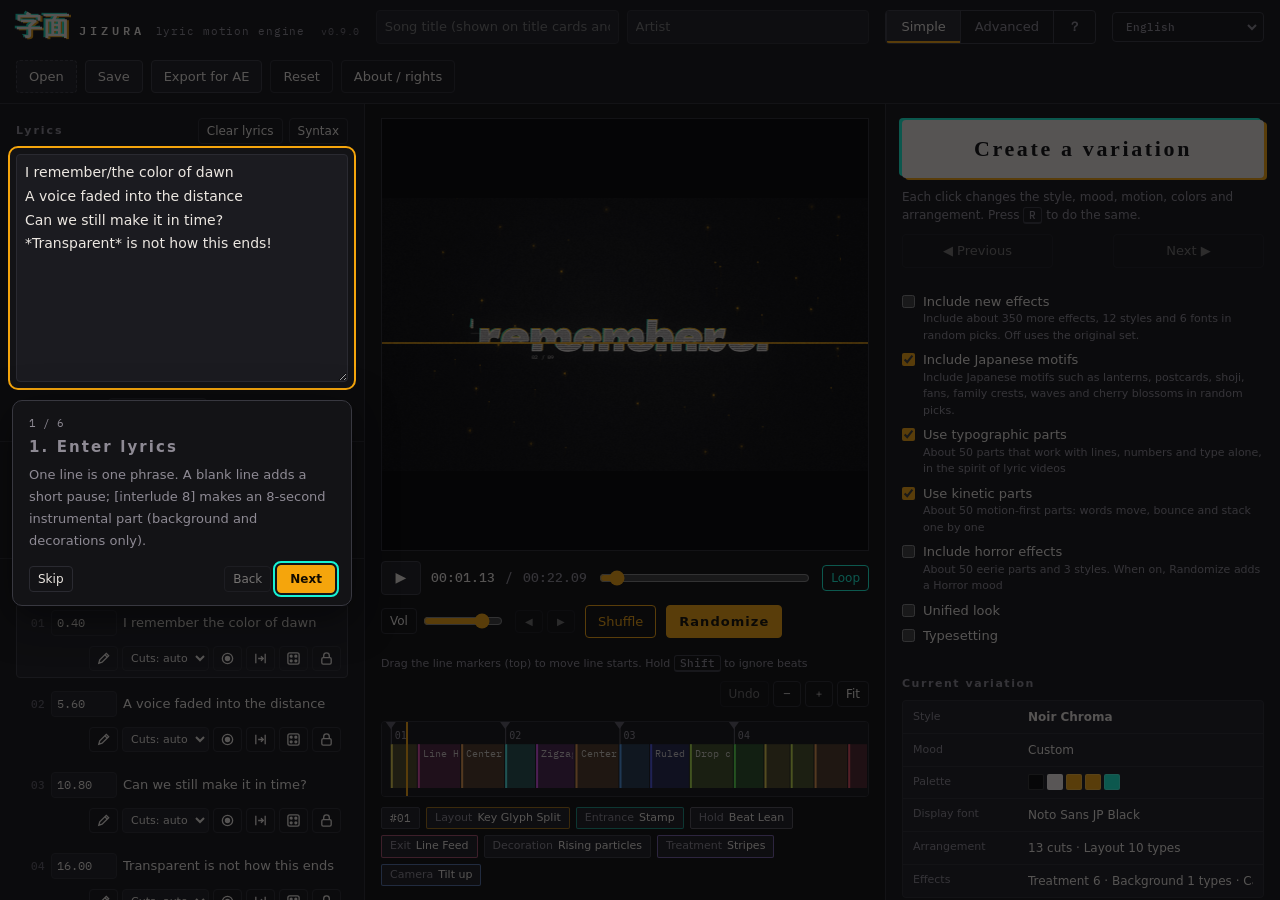
==== en/index.html @ 5ba3608b "Add a desktop window and photo staging for lyric videos. Open JIZURA in its own window, place pictur" ====
<!doctype html>
<html lang="en">
<head>
<meta charset="utf-8">
<meta name="viewport" content="width=device-width, initial-scale=1, viewport-fit=cover">
<title>JIZURA — Lyric Motion Video Maker</title>
<meta name="description" content="Turn lyrics into animated lyric videos in your browser and export MP4.">
<link rel="canonical" href="https://852wa.github.io/JIZURA/en/">
<link rel="alternate" hreflang="ja" href="https://852wa.github.io/JIZURA/">
<link rel="alternate" hreflang="en" href="https://852wa.github.io/JIZURA/en/">
<link rel="alternate" hreflang="zh-Hant" href="https://852wa.github.io/JIZURA/zh-hant/">
<link rel="alternate" hreflang="zh-Hans" href="https://852wa.github.io/JIZURA/zh-hans/">
<link rel="alternate" hreflang="ko" href="https://852wa.github.io/JIZURA/ko/">
<link rel="alternate" hreflang="id-ID" href="https://852wa.github.io/JIZURA/id/">
<link rel="alternate" hreflang="vi" href="https://852wa.github.io/JIZURA/vi/">
<meta property="og:type" content="website">
<meta property="og:title" content="JIZURA — Lyric Motion Video Maker">
<meta property="og:description" content="Turn lyrics into animated lyric videos in your browser and export MP4.">
<meta property="og:url" content="https://852wa.github.io/JIZURA/en/">
<meta name="twitter:card" content="summary">
<link rel="preconnect" href="https://fonts.googleapis.com">
<link rel="preconnect" href="https://fonts.gstatic.com" crossorigin>
<style>
:root {
  color-scheme: dark;
  --ink: #0c0c0e;
  --panel: #131316;
  --raised: #1b1b20;
  --raised2: #232329;
  --line: #2a2a31;
  --line2: #383840;
  --text: #ece7e1;
  --muted: #8e8a94;
  --faint: #5d5a63;
  --amber: #f5a50c;
  --cyan: #16f4d4;
  --rose: #ff6f9c;
  --danger: #ff5a6a;
  --ui: "IBM Plex Sans JP", "Noto Sans JP", "Hiragino Sans", "Yu Gothic UI", "Meiryo", system-ui, sans-serif;
  --mono: "IBM Plex Mono", "SFMono-Regular", Consolas, monospace;
  --brand: "Zen Old Mincho", "Noto Serif JP", "Yu Mincho", serif;
  --r: 4px;
}
html, body { height: 100%; }
[hidden] { display: none !important; }
body { margin: 0; background: var(--ink); color: var(--text); font: 13px/1.5 var(--ui); -webkit-font-smoothing: antialiased; }
* { box-sizing: border-box; }
button, input, select, textarea { font: inherit; color: inherit; }
:focus-visible { outline: 2px solid var(--cyan); outline-offset: 2px; }
@media (prefers-reduced-motion: reduce) { * { transition: none !important; } }

#app { display: flex; flex-direction: column; min-height: 100%; }

/* ---------- top bar ---------- */
.bar { display: flex; align-items: center; gap: 16px; padding-block: 10px; padding-inline: 16px; border-bottom: 1px solid var(--line); background: var(--panel); flex-wrap: wrap; }
.brand { display: flex; align-items: baseline; gap: 10px; min-width: 0; }
.brand .mark { font: 900 26px/1 var(--brand); letter-spacing: 0.02em; color: var(--text); text-shadow: -2px -1px 0 rgba(22,244,212,0.85), 2px 1px 0 rgba(245,165,12,0.9); }
.brand .word { font: 600 12px/1 var(--mono); letter-spacing: 0.34em; color: var(--text); }
.brand .tag { font: 400 11px/1 var(--mono); color: var(--muted); letter-spacing: 0.08em; }
.brand .ver { font: 400 10px/1 var(--mono); color: var(--muted); opacity: 0.8; margin-left: 6px; letter-spacing: 0.04em; }
.proj { display: flex; gap: 8px; flex: 1 1 280px; min-width: 0; }
.proj input { flex: 1 1 0; min-width: 0; }
.acts { display: flex; gap: 8px; flex-wrap: wrap; }
.lang-switch { display: inline-flex; align-items: center; gap: 3px; flex: none; font: 500 11px var(--mono); border: 1px solid var(--line2); border-radius: var(--r); padding: 3px; }
.lang-switch a, .lang-switch span { display: inline-block; padding: 3px 7px; color: var(--muted); text-decoration: none; border-radius: 2px; }
.lang-switch a:hover { color: var(--text); background: var(--raised2); }
.lang-switch [aria-current=page] { color: var(--ink); background: var(--amber); }
html[lang=en] { --ui: system-ui, -apple-system, "Segoe UI", sans-serif; --brand: Georgia, "Times New Roman", serif; }
html[lang=zh-Hant] { --ui: "Noto Sans TC", "PingFang TC", "Microsoft JhengHei", system-ui, sans-serif; }
html[lang=ko] { --ui: "Noto Sans KR", "Apple SD Gothic Neo", "Malgun Gothic", system-ui, sans-serif; --brand: "Noto Serif KR", "AppleMyungjo", "Batang", serif; }
html[lang=en] .work { grid-template-columns: minmax(315px, 365px) minmax(0, 1fr) minmax(350px, 395px); }
html[lang=en] .slider { grid-template-columns: 124px minmax(0, 1fr) 36px 30px; }
html[lang=en] .now-row { grid-template-columns: 105px minmax(0, 1fr); }
html[lang=en] .font-row { grid-template-columns: 95px minmax(0, 1fr); }
html[lang=en] .ln .tools select { max-width: 130px; }
html[lang=en] .fields .field { overflow-wrap: anywhere; }
html[lang=en] .easy-grid button, html[lang=en] .tabs button { white-space: normal; line-height: 1.2; }

/* ---------- controls ---------- */
input[type=text], input[type=number], input:not([type]), select, textarea {
  background: var(--raised); border: 1px solid var(--line); border-radius: var(--r); padding: 6px 8px; min-width: 0;
}
input[type=number] { font-family: var(--mono); }
textarea { width: 100%; resize: vertical; line-height: 1.7; }
select { padding-right: 4px; }
button { background: var(--raised); border: 1px solid var(--line2); border-radius: var(--r); padding: 6px 12px; cursor: pointer; white-space: nowrap; }
button:hover { background: var(--raised2); border-color: #4a4a54; }
button:disabled { opacity: 0.45; cursor: not-allowed; }
button.small { padding: 3px 8px; font-size: 12px; }
button.ghost { background: transparent; border-color: var(--line); }
button.primary { background: var(--amber); color: #120c00; border-color: var(--amber); font-weight: 700; }
button.primary:hover { background: #ffb52a; }
button.accent { border-color: var(--amber); color: var(--amber); background: transparent; }
button.accent:hover { background: rgba(245,165,12,0.1); }
button[aria-pressed=true] { border-color: var(--cyan); color: var(--cyan); }
button.icon { padding: 4px 6px; line-height: 0; }
button.icon svg { width: 15px; height: 15px; }
label.file { position: relative; display: inline-flex; align-items: center; gap: 6px; background: var(--raised); border: 1px dashed var(--line2); border-radius: var(--r); padding: 6px 12px; cursor: pointer; }
label.file:hover { border-color: var(--amber); }
label.file input { position: absolute; inset: 0; opacity: 0; cursor: pointer; width: 100%; }
.muted { color: var(--muted); }
.mono { font-family: var(--mono); }
h2, h3 { margin: 0; font-weight: 600; }
h2 { font-size: 11px; letter-spacing: 0.18em; color: var(--muted); }
h3 { font-size: 11px; letter-spacing: 0.14em; color: var(--muted); margin-top: 18px; margin-bottom: 8px; }

/* ---------- workspace ---------- */
.work { flex: 1; display: grid; grid-template-columns: minmax(270px, 330px) minmax(0, 1fr) minmax(290px, 350px); min-height: 0; }
.col { min-width: 0; min-height: 0; }
.col-left, .col-right { background: var(--panel); overflow: auto; }
.col-left { border-right: 1px solid var(--line); }
.col-right { border-left: 1px solid var(--line); }
.sec { padding: 14px 16px; border-bottom: 1px solid var(--line); display: flex; flex-direction: column; gap: 10px; }
.sec-h { display: flex; align-items: center; justify-content: space-between; gap: 8px; }
#lyrics { min-height: 150px; font-size: 14px; }
.syntax { font-size: 12px; color: var(--muted); background: var(--raised); border: 1px solid var(--line); border-radius: var(--r); padding: 10px 12px; }
.syntax code { font-family: var(--mono); color: var(--amber); }
.syntax ul { margin: 0; padding-left: 16px; display: grid; gap: 3px; }
.row { display: flex; align-items: center; gap: 8px; flex-wrap: wrap; }
.audio-name { font-size: 12px; overflow-wrap: anywhere; }
.fields { display: grid; grid-template-columns: repeat(3, minmax(0, 1fr)); gap: 8px; }
.field { display: flex; flex-direction: column; gap: 4px; font-size: 11px; color: var(--muted); }
.field input, .field select { width: 100%; }
.tapbox { border: 1px solid var(--amber); border-radius: var(--r); padding: 10px; display: grid; gap: 8px; background: rgba(245,165,12,0.06); }
.tapbox .next { font-size: 15px; }
button.tap { font: 700 18px/1 var(--mono); letter-spacing: 0.2em; padding: 16px; background: var(--amber); color: #120c00; border-color: var(--amber); }
/* タップ同期中は行一覧の自動スクロールで押せなくなるので、左カラムの先頭に貼り付けて固定する */
.col-left > #tapPanel { position: sticky; top: 0; z-index: 20; margin: 10px 12px; background-color: var(--panel); background-image: linear-gradient(rgba(245,165,12,0.10), rgba(245,165,12,0.10)); box-shadow: 0 10px 24px rgba(0,0,0,0.5); }
.tapbox.compact .hint { display: none; }
/* 固定レイアウトにならない広さ／高さのときは、左カラムがスクロールしないのでビューポートに重ねて固定する */
@media (max-width: 1180px), (max-height: 619px) {
  .col-left > #tapPanel { position: fixed; top: 8px; left: 8px; right: 8px; bottom: auto; margin: 0; max-height: 62vh; overflow: auto; box-shadow: 0 14px 40px rgba(0,0,0,0.6); }
}

/* line list */
#lineList { list-style: none; margin: 0; padding: 0; display: grid; gap: 6px; }
.ln { display: grid; grid-template-columns: 22px 66px minmax(0, 1fr); gap: 4px 6px; align-items: center; padding: 6px; border: 1px solid transparent; border-radius: var(--r); }
.ln:hover { background: var(--raised); }
.ln.cur { border-color: var(--line2); background: var(--raised); }
.ln .no { font: 500 11px var(--mono); color: var(--faint); text-align: right; }
.ln .time { width: 100%; padding: 3px 5px; font-size: 12px; }
.ln .txt { overflow: hidden; text-overflow: ellipsis; white-space: nowrap; cursor: pointer; }
.ln .meta { grid-column: 2 / 4; display: flex; justify-content: space-between; align-items: flex-start; gap: 6px; flex-wrap: wrap; }
.ln .tools { display: flex; gap: 4px; flex: 0 1 auto; flex-wrap: wrap; justify-content: flex-end; margin-left: auto; }
.ln .tools select { padding: 2px 4px; font-size: 11px; max-width: 92px; width: auto; }
.ln .cuts { display: flex; gap: 4px; flex-wrap: wrap; min-width: 0; flex: 1 1 140px; }
.ln .cuts span { font-size: 10px; padding: 1px 6px; border-radius: 2px; border: 1px solid var(--line2); color: var(--muted); cursor: pointer; }
.ln .cuts span:hover { color: var(--text); border-color: var(--amber); }
.ln .cuts select.cut-lay { font-size: 10px; padding: 1px 4px; max-width: 112px; border: 1px solid var(--line2); border-radius: 2px; background: var(--raised); color: var(--text); }
.ln .cuts select.cut-lay.is-forced { border-color: var(--amber); color: var(--text); }

/* ---------- stage ---------- */
.col-stage { display: flex; flex-direction: column; gap: 10px; padding: 14px 16px; min-width: 0; }
.viewport { position: relative; width: 100%; background: #000; border: 1px solid var(--line); display: grid; place-items: center; overflow: hidden; }
.viewport canvas { display: block; width: 100%; height: auto; max-height: 68vh; object-fit: contain; }
.field-wide { grid-column: span 2; }
.lang-row { display: flex; align-items: center; flex-wrap: wrap; gap: 6px; margin-top: 6px; font-size: 11px; color: var(--muted); }
.lang-row select { width: auto; }
.key-badge { position: absolute; right: 10px; top: 10px; background: rgba(12,12,14,0.78); border: 1px solid var(--line2); color: #fff; padding: 3px 8px; border-radius: var(--r); font-size: 11px; pointer-events: none; letter-spacing: .04em; }
.key-badge i { display: inline-block; width: 9px; height: 9px; border-radius: 2px; margin-right: 6px; vertical-align: -1px; border: 1px solid rgba(255,255,255,.5); }
.overlay-msg { position: absolute; left: 12px; bottom: 12px; background: rgba(12,12,14,0.85); border: 1px solid var(--line2); padding: 6px 10px; border-radius: var(--r); font-size: 12px; }
.transport { display: flex; align-items: center; gap: 10px; flex-wrap: wrap; }
.transport .vol { display: inline-flex; align-items: center; gap: 4px; }
.transport .vol input[type=range] { flex: 0 0 80px; width: 80px; }
#btnLoop[data-mode="line"], #btnLoop[data-mode="cut"] { color: var(--amber); }
#btnLoop[aria-pressed="false"] { opacity: 0.55; }
.transport .tc { font: 500 13px var(--mono); font-variant-numeric: tabular-nums; }
.transport input[type=range] { flex: 1 1 160px; accent-color: var(--amber); }
button.play { width: 40px; height: 34px; padding: 0; font-size: 14px; }
/* timeline controls, export range, line tools */
.tl-bar { display: flex; justify-content: space-between; align-items: center; gap: 8px; margin: 8px 0 4px; flex-wrap: wrap; }
.tl-hint { font-size: 11px; }
.tl-btns { display: flex; gap: 4px; margin-left: auto; }
.rng-row { display: flex; align-items: center; gap: 6px; flex-wrap: wrap; margin: 10px 0 2px; font-size: 12px; }
.rng-row select { width: auto; max-width: 150px; }
.rng-lab { color: var(--muted); font-size: 11px; }
.rngInfo { font-size: 11px; }
.ln.in-range { border-color: var(--amber); }
.ln.is-inter .txt { color: var(--muted); font-style: italic; }
.ln .txt-edit { width: 100%; padding: 3px 6px; font-size: 13px; }
.ln .tools .icon[aria-pressed=true] { color: var(--amber); }
#timeline { width: 100%; height: 76px; display: block; background: var(--panel); border: 1px solid var(--line); border-radius: var(--r); cursor: pointer; touch-action: none; }
.cutinfo { display: flex; gap: 6px; flex-wrap: wrap; align-items: center; min-height: 26px; flex: none; }
.cutinfo .cut-roll { margin-left: 2px; }
.chip { font-size: 11px; padding: 2px 8px; border-radius: 2px; border: 1px solid var(--line2); color: var(--text); background: var(--raised); }
.chip b { font-weight: 500; color: var(--muted); margin-right: 5px; }
button.chip { cursor: pointer; font: inherit; }
button.chip:hover { border-color: var(--amber); color: var(--text); }
button.chip.is-forced { border-color: var(--amber); }
button.chip[aria-pressed=true] { border-color: var(--cyan); color: var(--cyan); }
.cut-pick { border: 1px solid var(--line); border-radius: var(--r); background: var(--panel); padding: 8px; max-height: min(42vh, 420px); overflow: auto; }
.cut-pick-h { display: flex; align-items: center; gap: 8px; margin-bottom: 8px; position: sticky; top: 0; background: var(--panel); z-index: 1; padding-bottom: 4px; }
.cut-pick-h strong { font-size: 12px; }
.cut-pick-h .muted { flex: 1; font-size: 11px; }
.cut-pick .tech-grid { display: grid; grid-template-columns: repeat(auto-fill, minmax(112px, 1fr)); gap: 8px; padding: 0; min-height: 96px; }
.cut-pick .tcard { cursor: pointer; width: 100%; text-align: left; }
.cut-pick .tcard.is-on { border-color: var(--amber); box-shadow: 0 0 0 1px var(--amber); }
.cut-pick .tcard canvas { width: 100%; aspect-ratio: 16 / 9; display: block; background: #0c0c0e; }
.chip { font-size: 11px; padding: 2px 8px; border-radius: 2px; border: 1px solid var(--line2); color: var(--text); background: var(--raised); }
.chip b { font-weight: 500; color: var(--muted); margin-right: 5px; }
.chip.l { border-color: rgba(245,165,12,0.6); }
.chip.e { border-color: rgba(22,244,212,0.55); }
.chip.x { border-color: rgba(255,111,156,0.6); }
.chip.h { border-color: #55525c; }
.hint { font-size: 12px; color: var(--muted); }

/* ---------- right panel ---------- */
.tabs { display: grid; grid-template-columns: repeat(4, 1fr); border-bottom: 1px solid var(--line); position: sticky; top: 0; background: var(--panel); z-index: 2; }
.tabs button { border: 0; border-radius: 0; background: transparent; padding: 11px 4px; color: var(--muted); border-bottom: 2px solid transparent; }
.tabs button[aria-selected=true] { color: var(--text); border-bottom-color: var(--amber); }
.tabpane { padding: 14px 16px 24px; }
.style-grid { display: grid; grid-template-columns: repeat(3, minmax(0, 1fr)); gap: 8px; }
.stile { display: flex; flex-direction: column; gap: 5px; padding: 0; border: 1px solid var(--line); background: transparent; border-radius: var(--r); overflow: hidden; text-align: left; }
.stile canvas { width: 100%; aspect-ratio: 16 / 9; display: block; }
.stile span { font-size: 11px; padding: 0 7px 6px; white-space: nowrap; overflow: hidden; text-overflow: ellipsis; }
.stile[aria-pressed=true] { border-color: var(--amber); box-shadow: 0 0 0 1px var(--amber); color: var(--text); }
.slider { display: grid; grid-template-columns: 96px minmax(0, 1fr) 36px 30px; gap: 8px; align-items: center; margin-bottom: 8px; }
.slider input { width: 100%; accent-color: var(--amber); }
.slider output { font: 500 11px var(--mono); color: var(--muted); text-align: right; }
.checks { display: grid; grid-template-columns: repeat(2, minmax(0, 1fr)); gap: 3px 10px; }
.checks label { display: flex; align-items: center; gap: 6px; font-size: 12px; padding: 2px 0; }
.checks input { accent-color: var(--amber); }
.tgroup .checks.tech-grid { display: grid; grid-template-columns: repeat(auto-fill, minmax(128px, 1fr)); gap: 8px; padding: 0 10px 10px; }
.tcard { display: flex; flex-direction: column; gap: 4px; padding: 0; border: 1px solid var(--line); border-radius: var(--r); overflow: hidden; background: var(--panel); cursor: pointer; }
.tcard:hover { border-color: var(--line2); }
.tcard canvas { width: 100%; aspect-ratio: 16 / 9; display: block; background: #0c0c0e; }
.tcard .tcard-name { display: flex; align-items: center; gap: 5px; font-size: 11px; padding: 0 6px 6px; min-width: 0; }
.tcard .tcard-name span { white-space: nowrap; overflow: hidden; text-overflow: ellipsis; min-width: 0; }
.tcard.set-off { opacity: 0.5; }
.group-h { display: flex; justify-content: space-between; align-items: center; margin-top: 16px; margin-bottom: 6px; }
.tgroup { border: 1px solid var(--line); border-radius: var(--r); margin-bottom: 8px; background: var(--raised); }
.tgroup summary { display: flex; justify-content: space-between; align-items: center; padding: 8px 10px; cursor: pointer; list-style: none; font-size: 12px; }
.tgroup summary::-webkit-details-marker { display: none; }
.tgroup summary::before { content: '▸'; color: var(--muted); margin-right: 8px; transition: transform .15s; }
.tgroup[open] summary::before { transform: rotate(90deg); }
.tgroup .tg-name { flex: 1; font-weight: 600; }
.tgroup .tg-cnt { color: var(--muted); font-size: 11px; }
/* locks: same look as the per-line lock button (icon ghost + SVG, accent colour while pressed) */
.tgroup summary .lk { flex: none; margin-left: 6px; }
.lk[aria-pressed="true"] { color: var(--amber); }
.tgroup .tg-tools { display: flex; gap: 6px; padding: 0 10px 8px; }
.tgroup .checks { padding: 0 10px 10px; }
.chip.t { border-color: rgba(180,140,255,0.6); }
.chip.b { border-color: rgba(120,200,120,0.55); }
.chip.c { border-color: rgba(120,170,255,0.6); }
.group-h:first-child { margin-top: 0; }
.color-row { display: grid; grid-template-columns: repeat(3, minmax(0, 1fr)); gap: 8px; }
.color-row label { display: flex; flex-direction: column; gap: 3px; font-size: 11px; color: var(--muted); }
.color-row input[type=color] { width: 100%; height: 28px; padding: 0; border: 1px solid var(--line); background: transparent; border-radius: var(--r); }
.font-row { display: grid; grid-template-columns: 70px minmax(0, 1fr); gap: 8px; align-items: center; margin-bottom: 6px; font-size: 12px; }
.progress { height: 6px; background: var(--raised2); border-radius: 3px; overflow: hidden; }
.progress i { display: block; height: 100%; width: 0; background: linear-gradient(90deg, var(--cyan), var(--amber)); }
.outbtns { display: grid; gap: 8px; margin-top: 12px; }
.outbtns button { padding: 10px 12px; }
.note { font-size: 12px; color: var(--muted); border-left: 2px solid var(--line2); padding-left: 10px; margin-top: 12px; }
.kbd { font: 500 11px var(--mono); border: 1px solid var(--line2); border-bottom-width: 2px; padding: 0 5px; border-radius: 3px; }

label.check { display: flex; align-items: flex-start; gap: 8px; margin-bottom: 8px; cursor: pointer; }
label.check input { margin: 3px 0 0; flex: none; accent-color: var(--amber); }
label.check small { display: block; font-size: 11px; color: var(--muted); }

/* ---------- modes / おまかせ ---------- */
.modes { display: inline-flex; border: 1px solid var(--line2); border-radius: var(--r); overflow: hidden; }
.modes button { border: 0; border-radius: 0; background: transparent; padding: 6px 14px; color: var(--muted); }
.modes button + button { border-left: 1px solid var(--line2); }
.modes button[aria-pressed=true] { background: var(--raised2); color: var(--text); box-shadow: inset 0 -2px 0 var(--amber); }
#app.is-easy .tabs, #app.is-easy .tabpane, #app.is-easy .pro-only { display: none !important; }
.hist-btns { display: inline-flex; gap: 4px; }
button.icon-txt { font-size: 10px; min-width: 28px; }
.transport #btnOmakase { letter-spacing: 0.08em; }

.easy { padding: 16px 16px 28px; display: grid; gap: 18px; }
.easy h3 { margin: 0 0 8px; }
.easy-hero { display: grid; gap: 10px; }
button.omakase {
  position: relative; padding: 18px 14px; font: 900 22px/1 var(--brand); letter-spacing: 0.12em;
  background: var(--text); color: var(--ink); border: 0; border-radius: var(--r);
  box-shadow: -3px -2px 0 var(--cyan), 3px 2px 0 var(--amber);
  transition: transform .12s ease, box-shadow .12s ease;
}
button.omakase:hover { background: #fff; box-shadow: -5px -3px 0 var(--cyan), 5px 3px 0 var(--amber); }
button.omakase:active { transform: translateY(1px) scale(0.99); box-shadow: -1px -1px 0 var(--cyan), 1px 1px 0 var(--amber); }
button.omakase:disabled { box-shadow: none; }
.easy-hero .hint { margin: 0; }
.hist-row { display: grid; grid-template-columns: 1fr auto 1fr; gap: 8px; align-items: center; }
.hist-row #histPos { font-size: 11px; text-align: center; min-width: 44px; }
.now { display: grid; gap: 1px; background: var(--line); border: 1px solid var(--line); border-radius: var(--r); overflow: hidden; }
.now-row { display: grid; grid-template-columns: 84px minmax(0, 1fr); gap: 10px; align-items: center; padding: 7px 10px; background: var(--raised); font-size: 12px; }
.now-row .k { color: var(--muted); font-size: 11px; }
.now-row .v { display: flex; align-items: center; gap: 8px; min-width: 0; overflow: hidden; text-overflow: ellipsis; white-space: nowrap; }
.now-row b { font-weight: 700; }
.tagl { font: 500 10px var(--mono); color: var(--cyan); border: 1px solid rgba(22,244,212,0.5); padding: 0 5px; border-radius: 2px; }
.easy-grid { display: grid; grid-template-columns: repeat(2, minmax(0, 1fr)); gap: 8px; }
.easy-grid button { padding: 10px 8px; }
.easy .fields { display: grid; grid-template-columns: repeat(3, minmax(0, 1fr)); gap: 8px; }
.easy .exp-box { margin-top: 10px; }
.swatches { display: inline-flex; gap: 3px; vertical-align: middle; }
.swatches i { width: 16px; height: 16px; border-radius: 2px; border: 1px solid rgba(255,255,255,0.18); display: inline-block; }
#paletteSwatch i { width: 22px; height: 22px; }
.toast {
  position: absolute; top: 12px; left: 50%; transform: translate(-50%, -6px); opacity: 0;
  display: flex; align-items: center; gap: 10px; max-width: calc(100% - 24px);
  background: rgba(12,12,14,0.9); border: 1px solid var(--line2); border-left: 2px solid var(--amber);
  padding: 7px 12px; border-radius: var(--r); font-size: 12px; white-space: nowrap; overflow: hidden; text-overflow: ellipsis; pointer-events: none;
  transition: opacity .2s ease, transform .2s ease;
}
.toast.in { opacity: 1; transform: translate(-50%, 0); }
.toast.out { opacity: 0; transform: translate(-50%, -6px); }

/* ---------- 利用について ---------- */
button.linkish { background: none; border: 0; padding: 4px 0; color: var(--muted); font-size: 12px; text-decoration: underline; text-underline-offset: 3px; cursor: pointer; justify-self: start; }
button.linkish:hover { color: var(--text); background: none; }
dialog.terms { width: min(520px, calc(100vw - 32px)); max-height: calc(100vh - 48px); overflow: auto; padding: 22px 24px 18px; background: var(--panel); color: var(--text); border: 1px solid var(--line2); border-radius: 8px; box-shadow: 0 20px 60px rgba(0,0,0,0.55); }
dialog.terms .reset-list { margin: 0 0 12px; padding-left: 18px; display: grid; gap: 3px; font-size: 13px; }
button.danger { background: #c9433a; border-color: #c9433a; color: #fff; font-weight: 700; }
button.danger:hover { background: #dd5146; }
.sec-btns { display: inline-flex; gap: 6px; }
dialog.terms::backdrop { background: rgba(6,6,8,0.66); }
dialog.terms h2 { font-size: 15px; letter-spacing: 0.08em; color: var(--text); margin: 0 0 14px; }
dialog.terms p { margin: 0 0 10px; line-height: 1.75; font-size: 13px; }
dialog.terms a { color: var(--cyan); word-break: break-all; }
.terms-main { border-left: 3px solid var(--amber); background: var(--raised); padding: 12px 14px 4px; border-radius: 0 var(--r) var(--r) 0; margin-bottom: 14px; }
.terms-main .terms-big { font-size: 15px; }
.terms-main strong { color: var(--amber); font-weight: 700; }
.terms-sub { color: var(--muted); font-size: 12px !important; }
.terms-note { font-size: 12px !important; }
.terms-oss { font-size: 12px; color: var(--muted); margin: 4px 0 14px; }
.terms-oss summary { cursor: pointer; }
.terms-oss p { font-size: 12px !important; margin-top: 6px; }
.terms-foot { display: flex; justify-content: space-between; align-items: center; gap: 12px; border-top: 1px solid var(--line); padding-top: 12px; }

/* ---------- fixed workspace (wide & tall enough windows) ----------
   The page no longer scrolls as a whole: the header and the preview + timeline stay put, and the
   lyrics / line list (left) and settings (right) scroll inside their own columns. */
@media (min-width: 1181px) and (min-height: 620px) {
  html.fixed-ok body { overflow: hidden; }
  html.fixed-ok #app { height: 100vh; height: 100dvh; min-height: 0; }
  html.fixed-ok .work { overflow: hidden; }
  html.fixed-ok .col-left, html.fixed-ok .col-right { overscroll-behavior: contain; }
  html.fixed-ok .col-stage { overflow: hidden auto; }
  html.fixed-ok .viewport { flex: 1 1 0; min-height: 180px; }
  html.fixed-ok .viewport canvas { max-height: none; }
}

/* ---------- responsive ---------- */
@media (max-width: 1180px) {
  .work { grid-template-columns: minmax(0, 1fr) minmax(0, 1fr); }
  html[lang=en] .work { grid-template-columns: minmax(0, 1fr) minmax(0, 1fr); }
  .col-stage { grid-column: 1 / -1; order: -1; }
  .col-left { border-right: 1px solid var(--line); }
  .col-right { border-left: 0; }
}
@media (max-width: 760px) {
  .work { grid-template-columns: minmax(0, 1fr); }
  html[lang=en] .work { grid-template-columns: minmax(0, 1fr); }
  .col-left, .col-right { border: 0; border-top: 1px solid var(--line); }
  .bar { gap: 10px; }
  .brand .tag { display: none; }
  .fields { grid-template-columns: repeat(2, minmax(0, 1fr)); }
  .easy .fields { grid-template-columns: repeat(3, minmax(0, 1fr)); }
  #app.is-easy .col-right { order: 0; border-top: 1px solid var(--line); }
  #app.is-easy .col-left { order: 1; }
  .transport .hist-btns { display: none; }
}

/* 追加分 / 和風 switches + badges */
.pick-sets { margin: 12px 0 6px; text-align: left; }
.pick-sets label.check { margin-bottom: 6px; }
.easy-hero .pick-sets { margin-top: 14px; }
.set-badge { display: inline-block; margin-left: 4px; padding: 0 4px; border: 1px solid var(--amber); border-radius: 3px; color: var(--amber); font-size: 10px; line-height: 15px; vertical-align: 1px; }
.set-badge.ex { border-color: var(--cyan, #4cc9d9); color: var(--cyan, #4cc9d9); }
.set-badge.set-horror { border-color: #c0544a; color: #e0786e; }
.set-badge.set-typo { border-color: #9aa3ad; color: #c5ccd3; }
.set-badge.set-kinetic { border-color: #7fbf6a; color: #9fd98a; }
.checks label.set-off { opacity: 0.45; }
.checks label.set-off .set-badge { border-color: var(--muted); color: var(--muted); }
.stile { position: relative; }
.stile .badges { position: absolute; top: 4px; left: 4px; padding: 0; display: flex; gap: 3px; }
.stile .set-badge { margin: 0; padding: 0 4px; font-size: 10px; line-height: 15px; background: rgba(0,0,0,0.55); }
.stile.set-off { opacity: 0.55; }

/* ---------- かんたんモードの案内ツアー ---------- */
.tour { position: fixed; inset: 0; z-index: 200; pointer-events: auto; }
.tour-spot { position: fixed; border-radius: 8px; box-shadow: 0 0 0 9999px rgba(8, 8, 10, 0.66); outline: 2px solid var(--amber); transition: all 0.22s ease; pointer-events: none; }
.tour-bub { position: fixed; width: min(340px, calc(100vw - 24px)); background: var(--panel); color: var(--text); border: 1px solid var(--line2); border-radius: 10px; padding: 14px 16px 12px; box-shadow: 0 12px 40px rgba(0,0,0,0.5); transition: top 0.22s ease, left 0.22s ease; }
.tour-step { font-size: 11px; }
.tour-title { margin: 4px 0 6px; font-size: 15px; }
.tour-text { margin: 0 0 12px; font-size: 13px; line-height: 1.7; color: var(--muted); }
.tour-nav { display: flex; gap: 6px; align-items: center; }
.tour-sp { flex: 1; }
.tour-btn { min-width: 30px; font-weight: 700; }
button.small.primary { padding: 4px 12px; }

.lang-switch select { font: 500 11px var(--mono); padding: 3px 6px; width: auto; background: transparent; color: var(--muted); border: none; }
.sr-only { position: absolute; width: 1px; height: 1px; overflow: hidden; clip: rect(0 0 0 0); white-space: nowrap; }
.unify-box { margin-bottom: 10px; padding-bottom: 6px; border-bottom: 1px solid var(--line); }
.center-dir { gap: 6px; margin: -2px 0 8px 26px; font-size: 12px; }
.center-dir select { width: auto; }

/* ================= スマホ mode (#app.is-mobile) =================
   one column: sticky header with おまかせ, the preview right under it, then folding sections */
.omk-top, .menu-btn { display: none; }
.mode-mobile { display: none; }
@media (max-width: 900px), (pointer: coarse) { .mode-mobile { display: inline-block; } }
#app.is-mobile .mode-mobile { display: inline-block; }
#app.is-mobile .bar { position: sticky; top: 0; z-index: 40; gap: 8px; padding: 8px 10px; }
#app.is-mobile .brand .tag, #app.is-mobile .brand .word, #app.is-mobile .tour-btn { display: none; }
#app.is-mobile .brand .mark { font-size: 22px; }
#app.is-mobile .omk-top, #app.is-mobile .menu-btn { display: inline-block; }
#app.is-mobile .omk-top { order: 2; margin-left: auto; padding: 9px 16px; font-size: 15px; }
#app.is-mobile .menu-btn { order: 3; padding: 9px 10px; }
#app.is-mobile .modes { order: 4; flex: 1 1 100%; }
#app.is-mobile .modes button { flex: 1 1 0; padding: 7px 4px; }
#app.is-mobile .proj, #app.is-mobile .acts, #app.is-mobile .lang-switch { display: none; order: 5; flex: 1 1 100%; }
#app.is-mobile.menu-open .proj, #app.is-mobile.menu-open .acts, #app.is-mobile.menu-open .lang-switch { display: flex; }
#app.is-mobile .acts > * { flex: 1 1 auto; }
#app.is-mobile .work { display: flex; flex-direction: column; overflow: visible; }
#app.is-mobile .col-left, #app.is-mobile .col-right { overflow: visible; border: 0; border-top: 1px solid var(--line); }
#app.is-mobile .col-stage { order: -1; position: sticky; top: var(--mbar, 96px); z-index: 30; background: var(--ink); padding: 8px 10px; gap: 6px; box-shadow: 0 8px 18px rgba(0,0,0,0.45); }
#app.is-mobile .viewport canvas { max-height: 34vh; }
#app.is-mobile .tl-bar, #app.is-mobile #timeline, #app.is-mobile .cutinfo, #app.is-mobile .transport .vol, #app.is-mobile #btnLoop, #app.is-mobile #btnShuffle, #app.is-mobile #btnOmakase { display: none; }
#app.is-mobile .transport { gap: 8px; flex-wrap: nowrap; }
#app.is-mobile .transport .hist-btns { display: inline-flex; }
#app.is-mobile .col-right { order: 0; }
#app.is-mobile .col-left { order: 1; }
#app.is-mobile .easy-hero .omakase { display: none; }
#app.is-mobile button, #app.is-mobile select, #app.is-mobile input[type=text], #app.is-mobile label.file { min-height: 40px; }
#app.is-mobile button.small, #app.is-mobile .ln button, #app.is-mobile .ln select { min-height: 34px; }
#app.is-mobile .easy .fields, #app.is-mobile .fields { grid-template-columns: repeat(2, minmax(0, 1fr)); }
/* folding sections: tap the heading */
#app.is-mobile .sec > .sec-h h2 { cursor: pointer; font-size: 13px; }
#app.is-mobile .sec > .sec-h h2::before { content: '▾'; display: inline-block; width: 1.2em; color: var(--amber); }
#app.is-mobile .sec.fold > .sec-h h2::before { content: '▸'; }
#app.is-mobile .sec.fold > :not(.sec-h) { display: none !important; }
/* lines: one compact row each, tap to open its tools */
#app.is-mobile .ln { grid-template-columns: 22px minmax(0, 1fr); padding: 8px 6px; }
#app.is-mobile .ln .time { display: none; }
#app.is-mobile .ln .meta { display: none; grid-column: 1 / -1; }
#app.is-mobile .ln.open .meta { display: block; }
#app.is-mobile .ln .txt { white-space: nowrap; overflow: hidden; text-overflow: ellipsis; }
#app.is-mobile .ln.open .txt { white-space: normal; }
.exp-share { width: 100%; margin-bottom: 8px; }
#app.is-mobile .transport .tc.muted, #app.is-mobile #timeDur { display: none; }
#app.is-mobile .transport input[type=range] { flex: 1 1 40px; min-width: 0; }
#app.is-mobile .transport .hist-btns button { min-width: 36px; padding: 4px 8px; }
#app.is-mobile button.play { flex: none; width: 44px; }
#view.char-move { cursor: grab; }
#view.char-scale { cursor: nwse-resize; }

</style>
</head>
<body>
<div id="tour" class="tour" hidden role="dialog" aria-modal="true" aria-labelledby="tourTitle">
  <div class="tour-spot"></div>
  <div class="tour-bub">
    <div class="tour-step mono muted"></div>
    <h3 id="tourTitle" class="tour-title"></h3>
    <p class="tour-text"></p>
    <div class="tour-nav"><button class="tour-skip ghost small">Skip</button><span class="tour-sp"></span><button class="tour-prev ghost small">Back</button><button class="tour-next primary small">Next</button></div>
  </div>
</div>
<div id="app">
  <header class="bar">
    <div class="brand"><span class="mark" aria-hidden="true">字面</span><span class="word">JIZURA</span><span class="tag">lyric motion engine</span><span class="ver">v0.9.0</span></div>
    <div class="proj">
      <input id="songTitle" type="text" placeholder="Song title (shown on title cards and HUD)" aria-label="Song title">
      <input id="songArtist" type="text" placeholder="Artist" aria-label="Artist">
    </div>
    <button id="btnOmakaseTop" class="primary omk-top" title="Randomize style, mood, effects and palette">Randomize</button>
    <button id="btnMenu" class="ghost menu-btn" aria-expanded="false" aria-controls="appMenu">Menu</button>
    <div class="modes" role="group" aria-label="Editor mode">
      <button id="modeMobile" class="mode-mobile" aria-pressed="false" title="Phone layout (Randomize pinned at the top, lines folded)">Phone</button>
      <button id="modeEasy" aria-pressed="false" title="A simple workspace focused on automatic creation">Simple</button>
      <button id="modePro" aria-pressed="true" title="Show all settings">Advanced</button>
      <button id="btnTour" class="ghost tour-btn" title="A short tour of the Simple mode" aria-label="Tour">？</button>
    </div>
    <label class="lang-switch"><span class="sr-only">Language</span><select aria-label="Language" onchange="if(this.value)location.href=this.value"><option value="../index.html" lang="ja">日本語</option><option value="../en/index.html" lang="en" selected>English</option><option value="../zh-hant/index.html" lang="zh-Hant">繁體中文</option><option value="../zh-hans/index.html" lang="zh-Hans">简体中文</option><option value="../ko/index.html" lang="ko">한국어</option><option value="../id/index.html" lang="id-ID">Bahasa Indonesia</option><option value="../vi/index.html" lang="vi">Tiếng Việt</option></select></label>
    <div class="acts">
      <label class="file" title="Open a saved project (.json)">Open<input id="fileProject" type="file" accept=".json,application/json"></label>
      <button id="btnSave" title="Save project as .json">Save</button>
      <button id="btnAE" title="Export project data for the After Effects panel">Export for AE</button>
      <button id="btnReset" class="ghost" title="Clear lyrics, song, settings and history and start over">Reset</button>
      <button id="btnTerms" class="ghost terms-open" title="Rights and licenses for your exports">About / rights</button>
    </div>
  </header>

  <main class="work">
    <!-- ================= left: lyrics & timing ================= -->
    <section class="col col-left" aria-label="Lyrics and timing">
      <div id="tapPanel" class="tapbox" hidden>
          <div class="hint">Press <span class="kbd">Space</span> or the button as each line starts. A wrong tap? Press <span class="kbd">Backspace</span> or “Undo tap”. To redo from a line in the middle, press ◎ in the line list.</div>
          <div class="next">Next: <b id="tapLine">—</b></div>
          <button id="tapBtn" class="tap">TAP</button>
          <button id="tapBack" class="ghost">Undo tap</button>
          <button id="tapStop" class="ghost">Finish</button>
      </div>
      <div class="sec">
        <div class="sec-h"><h2>Lyrics</h2><span class="sec-btns"><button id="btnClearLyrics" class="ghost small" title="Clear the lyrics with their line timings, per-line settings and export range (Undo or Ctrl+Z brings them back)">Clear lyrics</button><button id="btnSyntax" class="ghost small" aria-expanded="false">Syntax</button></span></div>
        <textarea id="lyrics" rows="9" spellcheck="false" aria-label="Lyrics (one phrase per line)"></textarea>
        <label class="lang-row">Lyrics language<select id="lyricLang"><option value="auto">Auto-detect</option><option value="ja">日本語</option><option value="zh-Hant">繁體中文</option><option value="zh-Hans">简体中文</option><option value="ko">한국어</option><option value="en">English</option></select><span id="langNote" class="muted"></span></label>
        <div id="syntax" class="syntax" hidden>
          <ul>
            <li>One phrase per line. A blank line adds a short pause.</li>
            <li><code>I remember/the dawn</code> … <code>/</code> marks a cut boundary</li>
            <li><code>*transparent*</code> … emphasis (larger, stronger effects)</li>
            <li>A trailing <code>!</code> … adds a flash and shake</li>
            <li><code>lyrics|reading or note</code> … smaller text in annotation layouts</li>
            <li><code>[01:23.45]Lyrics</code> … uses an LRC timestamp</li>
            <li><code>[interlude 8]</code> … an 8-second instrumental part (no lyrics, background and decorations only). Without a number it lasts 4 seconds; tap sync or markers set its length</li>
            <li><code>#</code> starts a comment (ignored)</li>
          </ul>
        </div>
      </div>

      <div class="sec">
        <div class="sec-h"><h2>Audio and timing</h2></div>
        <div id="audioName" class="muted audio-name">No audio. Import a song to detect beats and align cuts.</div>
        <div class="row">
          <label class="file" title="MP3, WAV, M4A and more">Import audio<input id="audioFile" type="file" accept="audio/*,.mp3,.wav,.m4a,.aac,.ogg,.flac"></label>

          <button id="btnTap" title="Tap at the start of each line while the song plays">Tap to sync</button>
        </div>
        <div class="fields pro-only">
          <label class="field">BPM<input id="bpm" type="number" min="0" max="300" step="0.1" placeholder="Auto"></label>
          <label class="field">Start (s)<input id="offset" type="number" min="0" step="0.05"></label>
          <label class="field">Line duration<input id="lineScale" type="number" min="0.4" max="3" step="0.05"></label>
        </div>
        <div class="row pro-only">
          <label class="row" style="gap:6px"><input id="snap" type="checkbox"> Snap to beat</label>
          <button id="btnResetTimes" class="ghost small">Clear manual timing</button>
        </div>
      </div>

      <div class="sec">
        <div class="sec-h"><h2>Lines and cuts</h2><span id="linesInfo" class="muted mono"></span></div>
        <ol id="lineList"></ol>
      </div>
    </section>

    <!-- ================= center: stage ================= -->
    <section class="col col-stage" aria-label="Preview">
      <div class="viewport" id="viewport"><canvas id="view" width="1280" height="720"></canvas><div id="viewMsg" class="overlay-msg" hidden></div><div id="keyBadge" class="key-badge" hidden></div><div id="toast" class="toast" role="status" aria-live="polite" hidden></div></div>
      <div class="transport">
        <button id="btnPlay" class="play" aria-label="Play">▶</button>
        <span id="timeNow" class="tc">00:00.00</span><span class="tc muted">/</span><span id="timeDur" class="tc muted">00:00.00</span>
        <input id="scrub" type="range" min="0" max="10000" value="0" aria-label="Playback position">
        <button id="btnLoop" class="ghost small" aria-pressed="true" title="Loop the whole piece">Loop</button>
        <span class="vol"><button id="btnMute" class="ghost small" aria-pressed="false" title="Click to mute / unmute (preview only — exports keep the original level)">Vol</button><input id="vol" type="range" min="0" max="100" value="80" aria-label="Preview volume"></span>
        <span class="hist-btns">
          <button id="btnPrev" class="ghost small icon-txt" title="Previous variation" aria-label="Previous">◀</button>
          <button id="btnNext" class="ghost small icon-txt" title="Next variation" aria-label="Next">▶</button>
        </span>
        <button id="btnShuffle" class="accent" title="Shuffle the arrangement, keeping locked lines">Shuffle</button>
        <button id="btnOmakase" class="primary" title="Randomize style, mood, effects and colors (R)">Randomize</button>
      </div>
      <div class="tl-bar">
        <span class="tl-hint muted">Drag the line markers (top) to move line starts. Hold <span class="kbd">Shift</span> to ignore beats</span>
        <span class="tl-btns">
          <button id="btnUndoEdit" class="ghost small" title="Undo lyric and timing changes (Ctrl+Z)" disabled>Undo</button>
          <button id="tlOut" class="ghost small icon-txt" title="Zoom out" aria-label="Zoom the timeline out">−</button>
          <button id="tlIn" class="ghost small icon-txt" title="Zoom in (or scroll on the timeline)" aria-label="Zoom the timeline in">＋</button>
          <button id="tlFit" class="ghost small" title="Show the whole song">Fit</button>
        </span>
      </div>
      <canvas id="timeline" aria-label="Timeline (click to seek, drag line markers to adjust)"></canvas>
      <div class="cutinfo" id="cutInfo"></div>
      <div id="cutPick" class="cut-pick pro-only" hidden>
        <div class="cut-pick-h">
          <strong id="cutPickTitle">Techniques</strong>
          <span class="muted" id="cutPickHint">Replace only this cut</span>
          <button type="button" id="cutPickAuto" class="ghost small">Auto</button>
          <button type="button" id="cutPickClose" class="ghost small" aria-label="Close">✕</button>
        </div>
        <div id="cutPickGrid" class="tech-grid checks"></div>
      </div>
    </section>

    <!-- ================= right: look & output ================= -->
    <section class="col col-right" aria-label="Style and export">
      <div id="easyPanel" class="easy" hidden>
        <div class="easy-hero">
          <button id="btnOmakaseBig" class="omakase">Create a variation</button>
          <p class="hint">Each click changes the style, mood, motion, colors and arrangement. Press <span class="kbd">R</span> to do the same.</p>
          <div class="hist-row">
            <button id="btnPrev2" class="ghost">◀ Previous</button>
            <span id="histPos" class="muted mono"></span>
            <button id="btnNext2" class="ghost">Next ▶</button>
          </div>
          <div class="pick-sets">
            <label class="check"><input id="eExtra" class="extra-toggle" type="checkbox"><span>Include new effects<small>Include about 350 more effects, 12 styles and 6 fonts in random picks. Off uses the original set.</small></span></label>
            <label class="check"><input id="eWa" class="wa-toggle" type="checkbox" checked><span>Include Japanese motifs<small>Include Japanese motifs such as lanterns, postcards, shoji, fans, family crests, waves and cherry blossoms in random picks.</small></span></label>
            <label class="check"><input class="typo-toggle" type="checkbox" checked><span>Use typographic parts<small>About 50 parts that work with lines, numbers and type alone, in the spirit of lyric videos</small></span></label>
            <label class="check"><input class="kinetic-toggle" type="checkbox" checked><span>Use kinetic parts<small>About 50 motion-first parts: words move, bounce and stack one by one</small></span></label>
            <label class="check"><input class="horror-toggle" type="checkbox"><span>Include horror effects<small>About 50 eerie parts and 3 styles. When on, Randomize adds a Horror mood</small></span></label>
            <label class="check"><input class="unify-toggle" type="checkbox"><span>Unified look</span></label>
            <label class="check"><input class="typeset-toggle" type="checkbox"><span>Typesetting</span></label>
          </div>
        </div>
        <div class="easy-sec">
          <h3>Current variation</h3>
          <div id="easyNow" class="now"></div>
        </div>
        <div class="easy-sec">
          <h3>Change one thing</h3>
          <div class="easy-grid">
            <button id="eStyle" title="Change the style only">Style</button>
            <button id="ePalette" title="Randomize accent and offset colors">Palette</button>
            <button id="eMood" title="Change motion, glitch and technique mood">Mood</button>
            <button id="eCut" title="Change the arrangement and motion only">Arrangement</button>
          </div>
        </div>
        <div class="easy-sec">
          <h3>Place video and images</h3>
          <p class="note">After the song, lyrics and timing are set, place images and video on a timeline in another window.</p>
          <button type="button" class="primary open-editor">Open the placement window</button>
          <div class="autoimg-mount"></div>
        </div>
        <div class="easy-sec">
          <h3>Export</h3>
          <div class="fields">
            <label class="field">Aspect ratio<select id="eAspect"><option value="16:9">16:9</option><option value="9:16">9:16 portrait</option><option value="4:3">4:3</option><option value="3:4">3:4 portrait</option><option value="1:1">1:1</option><option value="4:5">4:5 portrait</option><option value="21:9">21:9</option></select></label>
            <label class="field">Resolution<select id="eRes"><option value="720">720p</option><option value="1080">1080p</option><option value="1440">1440p</option><option value="2160">4K</option></select></label>
            <label class="field">fps<select id="eFps"><option>24</option><option>30</option><option>60</option></select></label>
            <label class="field field-wide">Background<select id="eKey"><option value="off">Style background</option><option value="green">Green screen (compositing)</option><option value="black">Black background (compositing)</option></select></label>
          </div>
          <label class="check center-free"><input id="eCenter" class="center-toggle" type="checkbox"><span>Keep the centre free (for a character)<small>For a character or other footage in the middle: lyrics and their effects go to the left / right on wide frames and top / bottom on tall ones, alternating line by line. Backgrounds and screen effects still cover the whole frame (the preview outlines the free area with a dotted line)</small></span></label>
          <label class="row center-dir" hidden>On tall frames<select class="centerDirSel" aria-label="Split on tall frames"><option value="tb">Top / bottom</option><option value="lr">Left / right</option></select></label>
          <div class="rng-row"><span class="rng-lab">Export range</span><select class="rngFrom" aria-label="First line to export"></select><span class="muted">〜</span><select class="rngTo" aria-label="Last line to export"></select><span class="rngInfo muted mono"></span></div>
          <div class="outbtns"><button id="eMP4" class="primary">Export MP4</button><button id="eMP4File" class="ghost mp4file" hidden title="Pick the file first; the video is written straight into it. Use this when long songs or 1080p and above fail because the browser runs out of memory (Chrome / Edge)">For large videos (save straight to a file)</button></div>
          <button class="terms-open linkish">Rights to exported videos</button>
          <div class="exp-box" hidden>
            <button class="exp-share primary" hidden>Share / save</button>
            <div class="progress"><i class="exp-bar"></i></div>
            <div class="row" style="justify-content:space-between;margin-top:6px"><span class="exp-text muted mono">—</span><button class="exp-cancel ghost small">Cancel</button></div>
          </div>
        </div>
      </div>
      <nav class="tabs" role="tablist">
        <button role="tab" data-tab="style" aria-selected="true">Style</button>
        <button role="tab" data-tab="fx" aria-selected="false">Effects</button>
        <button role="tab" data-tab="tech" aria-selected="false">Techniques</button>
        <button role="tab" data-tab="out" aria-selected="false">Export</button>
      </nav>

      <div class="tabpane" data-pane="style">
        <div id="styleGrid" class="style-grid"></div>
        <h3>Font roles</h3>
        <div id="fontRoles"></div>
        <div class="row" style="margin-top:8px">
          <input id="localFont" type="text" placeholder="Installed font name (e.g. Arial)" style="flex:1">
          <button id="btnAddFont">Add</button>
        </div>
        <div class="row" style="margin-top:8px"><label class="file">Font file (.ttf/.otf)<input id="fontFile" type="file" accept=".ttf,.otf,.woff,.woff2"></label></div>
        <h3>Accent and offset colors</h3>
        <label class="check"><input id="accentOn" type="checkbox"><span>Use custom colors<small>Applies to every scene. Brightness adapts to the background.</small></span></label>
        <div class="color-row" id="colorRowAccent"></div>
        <div class="row" style="margin-top:10px">
          <button id="btnRandPalette" class="accent">Randomize palette</button>
          <div id="paletteSwatch" class="swatches" aria-hidden="true"></div>
        </div>
        <h3>Background and text colors</h3>
        <label class="check"><input id="colorOn" type="checkbox"><span>Use custom background and text colors</span></label>
        <div class="color-row" id="colorRow"></div>
      </div>

      <div class="tabpane" data-pane="fx" hidden>
        <div class="unify-box">
          <label class="check"><input class="unify-toggle" type="checkbox"><span>Unified look</span></label>
          <label class="check"><input class="typeset-toggle" type="checkbox"><span>Typesetting</span></label>
        </div>
        <div id="fxSliders"></div>
        <div class="row" style="margin-top:6px">
          <label class="row" style="gap:6px"><input id="fxFlash" type="checkbox"> Flash</label>
          <label class="row" style="gap:6px">Frame stepping <select id="fxKoma" title="Motion drawings per second (independent of export fps)"><option value="0">Full (export fps)</option><option value="12">On twos (12 drawings/s)</option><option value="8">On threes (8 drawings/s)</option></select></label>
        </div>
        <div class="fields" style="margin-top:12px">
          <label class="field">HUD<select id="fxHud"><option value="auto">Auto (by style)</option><option value="on">Always show</option><option value="off">Hide</option></select></label>
          <label class="field">Seed<input id="seed" type="number" step="1"></label>
          <label class="field">&nbsp;<button id="btnSeed" class="ghost">New seed</button></label>
        </div>
        <p class="note">The same seed produces the same arrangement. Reroll or lock individual lines in the list on the left.</p>
      </div>

      <div class="tabpane" data-pane="tech" hidden>
        <div class="pick-sets">
          <label class="check"><input id="tExtra" class="extra-toggle" type="checkbox"><span>Include new effects<small>Include techniques, styles and fonts marked New in automatic picks.</small></span></label>
          <label class="check"><input id="tWa" class="wa-toggle" type="checkbox" checked><span>Include Japanese motifs<small>Include techniques and styles marked JP in automatic picks. Manual selections remain available.</small></span></label>
          <label class="check"><input class="typo-toggle" type="checkbox" checked><span>Use typographic parts<small>Techniques marked T. When off, Randomize and Shuffle skip them</small></span></label>
          <label class="check"><input class="kinetic-toggle" type="checkbox" checked><span>Use kinetic parts<small>Techniques marked K. When off, Randomize and Shuffle skip them</small></span></label>
          <label class="check"><input class="horror-toggle" type="checkbox"><span>Include horror effects<small>Techniques and styles marked H. Randomize uses them only in the Horror mood</small></span></label>
        </div>
        <div class="row" style="margin-bottom:10px"><input id="techFilter" type="text" placeholder="Filter techniques by name" style="flex:1" aria-label="Filter techniques by name"><span id="techTotal" class="muted mono"></span></div>
        <p class="note">Previews on screen loop automatically.</p>
        <div id="techLists"></div>
      </div>

      <div class="tabpane" data-pane="out" hidden>
        <div class="sec">
          <div class="sec-h"><h2>Place video and images</h2></div>
          <p class="note">After the song, lyrics and timing are set, place images and video on a timeline in another window.</p>
          <button type="button" class="primary open-editor">Open the placement window</button>
          <div class="autoimg-mount"></div>
        </div>
        <div class="fields">
          <label class="field">Aspect ratio<select id="outAspect"><option value="16:9">16:9</option><option value="9:16">9:16 portrait</option><option value="4:3">4:3</option><option value="3:4">3:4 portrait</option><option value="1:1">1:1</option><option value="4:5">4:5 portrait</option><option value="21:9">21:9</option></select></label>
          <label class="field">Resolution<select id="outRes"><option value="720">720p</option><option value="1080">1080p</option><option value="1440">1440p</option><option value="2160">4K</option></select></label>
          <label class="field">fps<select id="outFps"><option>24</option><option>30</option><option>60</option></select></label>
          <label class="field">Quality<select id="outQuality"><option value="standard">Standard</option><option value="high">High</option><option value="max">Maximum</option></select></label>
          <label class="field field-wide">Background<select id="outKey"><option value="off">Style background</option><option value="green">Green screen (compositing)</option><option value="black">Black background (compositing)</option></select></label>
        </div>
        <p class="note key-note">Green screen and black background render white text and effects over a solid color, without background patterns, paper texture, particles or vignette. The preview shows the export. Use a chroma key for green or Screen blending / a luma key for black to composite over footage.</p>
        <label class="check center-free"><input id="outCenter" class="center-toggle" type="checkbox"><span>Keep the centre free (for a character)<small>For a character or other footage in the middle: lyrics and their effects go to the left / right on wide frames and top / bottom on tall ones, alternating line by line. Backgrounds and screen effects still cover the whole frame (the preview outlines the free area with a dotted line)</small></span></label>
          <label class="row center-dir" hidden>On tall frames<select class="centerDirSel" aria-label="Split on tall frames"><option value="tb">Top / bottom</option><option value="lr">Left / right</option></select></label>
        <label class="row" style="gap:6px;margin-top:10px"><input id="outAudio" type="checkbox" checked> Include audio in video</label>
        <div class="rng-row"><span class="rng-lab">Export range</span><select class="rngFrom" aria-label="First line to export"></select><span class="muted">〜</span><select class="rngTo" aria-label="Last line to export"></select><span class="rngInfo muted mono"></span></div>
        <div class="outbtns">
          <button id="btnMP4" class="primary">Export MP4</button>
          <button id="btnMP4File" class="mp4file" hidden title="Pick the file first; the video is written straight into it. Use this when long songs or 1080p and above fail because the browser runs out of memory (Chrome / Edge)">MP4 (large videos, save straight to a file)</button>
          <button id="btnPNG">PNG sequence (ZIP)</button>
          <button id="btnPNGA">Transparent PNG (ZIP)</button>
          <button id="btnPNGL" title="Transparent PNGs in two folders: back/ (background graphic and the decorations behind the lyrics) and front/ (lyrics, their decorations and ghosts). Screen effects are applied to both, so front over back matches the normal look.">Transparent PNG layers (ZIP)</button>
        </div>
        <div class="exp-box" hidden style="margin-top:12px">
          <button class="exp-share primary" hidden>Share / save</button>
          <div class="progress"><i class="exp-bar"></i></div>
          <div class="row" style="justify-content:space-between;margin-top:6px"><span class="exp-text muted mono">—</span><button class="exp-cancel ghost small">Cancel</button></div>
        </div>
        <button class="terms-open linkish" style="margin-top:10px">Rights and licenses for exported videos and images</button>
        <p class="note" id="codecNote">Export runs in your browser (Chrome or Edge recommended).</p>
      </div>
    </section>
  </main>
</div>

<dialog id="resetDlg" class="terms" aria-labelledby="resetTitle">
  <form method="dialog">
    <h2 id="resetTitle">Reset</h2>
    <p>This clears everything below and starts over. <strong>It cannot be undone.</strong></p>
    <ul class="reset-list">
      <li>Lyrics, song title and artist</li>
      <li>The loaded song (including the copy kept in this browser)</li>
      <li>Timing, per-line settings and export range</li>
      <li>Style, motion, palette, fonts and other settings</li>
      <li>Variation history (◀ ▶) and the lyrics / timing undo history</li>
    </ul>
    <p class="terms-sub">Simple / Advanced mode, preview volume and the interface language stay as they are. Saved project files (.json) are not affected.</p>
    <div class="terms-foot"><span></span><span class="row"><button value="cancel" class="ghost">Cancel</button><button value="reset" class="danger">Reset</button></span></div>
  </form>
</dialog>
<dialog id="termsDlg" class="terms" aria-labelledby="termsTitle">
  <form method="dialog">
    <h2 id="termsTitle">About / rights</h2>
    <div class="terms-main">
      <p class="terms-big">You own the <strong>videos and images you create</strong>.</p>
      <p class="terms-sub">Lyrics and music remain the property of their respective rights holders.</p>
    </div>
    <p>The tool is released under the <strong>MIT license</strong>. See the license at:</p>
    <p><a href="https://github.com/852wa/JIZURA" target="_blank" rel="noopener">https://github.com/852wa/JIZURA</a></p>
    <p class="muted terms-note">Your lyrics and audio are processed in this browser and are not sent to a server.</p>
    <details class="terms-oss"><summary>Open source software</summary>
      <p>MP4 export: mp4-muxer（MIT License）<br>Fonts: Google Fonts typefaces（SIL Open Font License 1.1）</p>
    </details>
    <div class="terms-foot"><span class="muted mono">© 2026 hakoniwa · MIT</span><button value="close" class="primary" autofocus>Close</button></div>
  </form>
</dialog>

<script>
/*! mp4-muxer v5.2.2 | MIT License | (c) 2023 Vanilagy | see THIRD_PARTY_NOTICES.md */
"use strict";var Mp4Muxer=(()=>{var we=Object.defineProperty,at=Object.getOwnPropertyDescriptor,nt=Object.getOwnPropertyNames,ot=Object.prototype.hasOwnProperty,ht=(e,t)=>{for(var s in t)we(e,s,{get:t[s],enumerable:!0})},lt=(e,t,s,r)=>{if(t&&typeof t=="object"||typeof t=="function")for(let a of nt(t))!ot.call(e,a)&&a!==s&&we(e,a,{get:()=>t[a],enumerable:!(r=at(t,a))||r.enumerable});return e},ft=e=>lt(we({},"__esModule",{value:!0}),e),ve=(e,t,s)=>{if(!t.has(e))throw TypeError("Cannot "+s)},i=(e,t,s)=>(ve(e,t,"read from private field"),s?s.call(e):t.get(e)),d=(e,t,s)=>{if(t.has(e))throw TypeError("Cannot add the same private member more than once");t instanceof WeakSet?t.add(e):t.set(e,s)},C=(e,t,s,r)=>(ve(e,t,"write to private field"),r?r.call(e,s):t.set(e,s),s),ut=(e,t,s,r)=>({set _(a){C(e,t,a,s)},get _(){return i(e,t,r)}}),m=(e,t,s)=>(ve(e,t,"access private method"),s),Re={};ht(Re,{ArrayBufferTarget:()=>qe,FileSystemWritableFileStreamTarget:()=>Xe,Muxer:()=>vi,StreamTarget:()=>Te});var p=new Uint8Array(8),z=new DataView(p.buffer),y=e=>[(e%256+256)%256],c=e=>(z.setUint16(0,e,!1),[p[0],p[1]]),dt=e=>(z.setInt16(0,e,!1),[p[0],p[1]]),Pe=e=>(z.setUint32(0,e,!1),[p[1],p[2],p[3]]),n=e=>(z.setUint32(0,e,!1),[p[0],p[1],p[2],p[3]]),mt=e=>(z.setInt32(0,e,!1),[p[0],p[1],p[2],p[3]]),x=e=>(z.setUint32(0,Math.floor(e/2**32),!1),z.setUint32(4,e,!1),[p[0],p[1],p[2],p[3],p[4],p[5],p[6],p[7]]),ge=e=>(z.setInt16(0,2**8*e,!1),[p[0],p[1]]),A=e=>(z.setInt32(0,2**16*e,!1),[p[0],p[1],p[2],p[3]]),ye=e=>(z.setInt32(0,2**30*e,!1),[p[0],p[1],p[2],p[3]]),E=(e,t=!1)=>{let s=Array(e.length).fill(null).map((r,a)=>e.charCodeAt(a));return t&&s.push(0),s},se=e=>e&&e[e.length-1],Ce=e=>{let t;for(let s of e)(!t||s.presentationTimestamp>t.presentationTimestamp)&&(t=s);return t},O=(e,t,s=!0)=>{let r=e*t;return s?Math.round(r):r},Le=e=>{let t=e*(Math.PI/180),s=Math.cos(t),r=Math.sin(t);return[s,r,0,-r,s,0,0,0,1]},Ve=Le(0),je=e=>[A(e[0]),A(e[1]),ye(e[2]),A(e[3]),A(e[4]),ye(e[5]),A(e[6]),A(e[7]),ye(e[8])],X=e=>!e||typeof e!="object"?e:Array.isArray(e)?e.map(X):Object.fromEntries(Object.entries(e).map(([t,s])=>[t,X(s)])),V=e=>e>=0&&e<2**32,v=(e,t,s)=>({type:e,contents:t&&new Uint8Array(t.flat(10)),children:s}),w=(e,t,s,r,a)=>v(e,[y(t),Pe(s),r??[]],a),pt=e=>{let t=512;return e.fragmented?v("ftyp",[E("iso5"),n(t),E("iso5"),E("iso6"),E("mp41")]):v("ftyp",[E("isom"),n(t),E("isom"),e.holdsAvc?E("avc1"):[],E("mp41")])},Se=e=>({type:"mdat",largeSize:e}),ct=e=>({type:"free",size:e}),re=(e,t,s=!1)=>v("moov",null,[wt(t,e),...e.map(r=>vt(r,t)),s?Gt(e):null]),wt=(e,t)=>{let s=O(Math.max(0,...t.filter(l=>l.samples.length>0).map(l=>{const u=Ce(l.samples);return u.presentationTimestamp+u.duration})),Ae),r=Math.max(...t.map(l=>l.id))+1,a=!V(e)||!V(s),o=a?x:n;return w("mvhd",+a,0,[o(e),o(e),n(Ae),o(s),A(1),ge(1),Array(10).fill(0),je(Ve),Array(24).fill(0),n(r)])},vt=(e,t)=>v("trak",null,[gt(e,t),yt(e,t)]),gt=(e,t)=>{let s=Ce(e.samples),r=O(s?s.presentationTimestamp+s.duration:0,Ae),a=!V(t)||!V(r),o=a?x:n,l;return e.info.type==="video"?l=typeof e.info.rotation=="number"?Le(e.info.rotation):e.info.rotation:l=Ve,w("tkhd",+a,3,[o(t),o(t),n(e.id),n(0),o(r),Array(8).fill(0),c(0),c(0),ge(e.info.type==="audio"?1:0),c(0),je(l),A(e.info.type==="video"?e.info.width:0),A(e.info.type==="video"?e.info.height:0)])},yt=(e,t)=>v("mdia",null,[Ct(e,t),St(e.info.type==="video"?"vide":"soun"),Tt(e)]),Ct=(e,t)=>{let s=Ce(e.samples),r=O(s?s.presentationTimestamp+s.duration:0,e.timescale),a=!V(t)||!V(r),o=a?x:n;return w("mdhd",+a,0,[o(t),o(t),n(e.timescale),o(r),c(21956),c(0)])},St=e=>w("hdlr",0,0,[E("mhlr"),E(e),n(0),n(0),n(0),E("mp4-muxer-hdlr",!0)]),Tt=e=>v("minf",null,[e.info.type==="video"?bt():_t(),kt(),At(e)]),bt=()=>w("vmhd",0,1,[c(0),c(0),c(0),c(0)]),_t=()=>w("smhd",0,0,[c(0),c(0)]),kt=()=>v("dinf",null,[Et()]),Et=()=>w("dref",0,0,[n(1)],[zt()]),zt=()=>w("url ",0,1),At=e=>{const t=e.compositionTimeOffsetTable.length>1||e.compositionTimeOffsetTable.some(s=>s.sampleCompositionTimeOffset!==0);return v("stbl",null,[Ot(e),Vt(e),jt(e),$t(e),Ht(e),qt(e),t?Xt(e):null])},Ot=e=>w("stsd",0,0,[n(1)],[e.info.type==="video"?Mt(ri[e.info.codec],e):Rt(ni[e.info.codec],e)]),Mt=(e,t)=>v(e,[Array(6).fill(0),c(1),c(0),c(0),Array(12).fill(0),c(t.info.width),c(t.info.height),n(4718592),n(4718592),n(0),c(1),Array(32).fill(0),c(24),dt(65535)],[ai[t.info.codec](t),t.info.decoderConfig.colorSpace?Ut(t):null]),Bt={bt709:1,bt470bg:5,smpte170m:6},It={bt709:1,smpte170m:6,"iec61966-2-1":13},Dt={rgb:0,bt709:1,bt470bg:5,smpte170m:6},Ut=e=>v("colr",[E("nclx"),c(Bt[e.info.decoderConfig.colorSpace.primaries]),c(It[e.info.decoderConfig.colorSpace.transfer]),c(Dt[e.info.decoderConfig.colorSpace.matrix]),y((e.info.decoderConfig.colorSpace.fullRange?1:0)<<7)]),xt=e=>e.info.decoderConfig&&v("avcC",[...new Uint8Array(e.info.decoderConfig.description)]),Wt=e=>e.info.decoderConfig&&v("hvcC",[...new Uint8Array(e.info.decoderConfig.description)]),Ft=e=>{if(!e.info.decoderConfig)return null;let t=e.info.decoderConfig;if(!t.colorSpace)throw new Error("'colorSpace' is required in the decoder config for VP9.");let s=t.codec.split("."),r=Number(s[1]),a=Number(s[2]),u=(Number(s[3])<<4)+(0<<1)+Number(t.colorSpace.fullRange);return w("vpcC",1,0,[y(r),y(a),y(u),y(2),y(2),y(2),c(0)])},Nt=()=>{let s=(1<<7)+1;return v("av1C",[s,0,0,0])},Rt=(e,t)=>v(e,[Array(6).fill(0),c(1),c(0),c(0),n(0),c(t.info.numberOfChannels),c(16),c(0),c(0),A(t.info.sampleRate)],[oi[t.info.codec](t)]),Pt=e=>{let t=new Uint8Array(e.info.decoderConfig.description);return w("esds",0,0,[n(58753152),y(32+t.byteLength),c(1),y(0),n(75530368),y(18+t.byteLength),y(64),y(21),Pe(0),n(130071),n(130071),n(92307584),y(t.byteLength),...t,n(109084800),y(1),y(2)])},Lt=e=>{let t=3840,s=0;const r=e.info.decoderConfig?.description;if(r){if(r.byteLength<18)throw new TypeError("Invalid decoder description provided for Opus; must be at least 18 bytes long.");const a=ArrayBuffer.isView(r)?new DataView(r.buffer,r.byteOffset,r.byteLength):new DataView(r);t=a.getUint16(10,!0),s=a.getInt16(14,!0)}return v("dOps",[y(0),y(e.info.numberOfChannels),c(t),n(e.info.sampleRate),ge(s),y(0)])},Vt=e=>w("stts",0,0,[n(e.timeToSampleTable.length),e.timeToSampleTable.map(t=>[n(t.sampleCount),n(t.sampleDelta)])]),jt=e=>{if(e.samples.every(s=>s.type==="key"))return null;let t=[...e.samples.entries()].filter(([,s])=>s.type==="key");return w("stss",0,0,[n(t.length),t.map(([s])=>n(s+1))])},$t=e=>w("stsc",0,0,[n(e.compactlyCodedChunkTable.length),e.compactlyCodedChunkTable.map(t=>[n(t.firstChunk),n(t.samplesPerChunk),n(1)])]),Ht=e=>w("stsz",0,0,[n(0),n(e.samples.length),e.samples.map(t=>n(t.size))]),qt=e=>e.finalizedChunks.length>0&&se(e.finalizedChunks).offset>=2**32?w("co64",0,0,[n(e.finalizedChunks.length),e.finalizedChunks.map(t=>x(t.offset))]):w("stco",0,0,[n(e.finalizedChunks.length),e.finalizedChunks.map(t=>n(t.offset))]),Xt=e=>w("ctts",0,0,[n(e.compositionTimeOffsetTable.length),e.compositionTimeOffsetTable.map(t=>[n(t.sampleCount),n(t.sampleCompositionTimeOffset)])]),Gt=e=>v("mvex",null,e.map(Zt)),Zt=e=>w("trex",0,0,[n(e.id),n(1),n(0),n(0),n(0)]),$e=(e,t)=>v("moof",null,[Kt(e),...t.map(Qt)]),Kt=e=>w("mfhd",0,0,[n(e)]),He=e=>{let t=0,s=0,r=0,a=0,o=e.type==="delta";return s|=+o,o?t|=1:t|=2,t<<24|s<<16|r<<8|a},Qt=e=>v("traf",null,[Jt(e),Yt(e),ei(e)]),Jt=e=>{let t=0;t|=8,t|=16,t|=32,t|=131072;let s=e.currentChunk.samples[1]??e.currentChunk.samples[0],r={duration:s.timescaleUnitsToNextSample,size:s.size,flags:He(s)};return w("tfhd",0,t,[n(e.id),n(r.duration),n(r.size),n(r.flags)])},Yt=e=>w("tfdt",1,0,[x(O(e.currentChunk.startTimestamp,e.timescale))]),ei=e=>{let t=e.currentChunk.samples.map(D=>D.timescaleUnitsToNextSample),s=e.currentChunk.samples.map(D=>D.size),r=e.currentChunk.samples.map(He),a=e.currentChunk.samples.map(D=>O(D.presentationTimestamp-D.decodeTimestamp,e.timescale)),o=new Set(t),l=new Set(s),u=new Set(r),g=new Set(a),b=u.size===2&&r[0]!==r[1],U=o.size>1,ie=l.size>1,st=!b&&u.size>1,rt=g.size>1||[...g].some(D=>D!==0),L=0;return L|=1,L|=4*+b,L|=256*+U,L|=512*+ie,L|=1024*+st,L|=2048*+rt,w("trun",1,L,[n(e.currentChunk.samples.length),n(e.currentChunk.offset-e.currentChunk.moofOffset||0),b?n(r[0]):[],e.currentChunk.samples.map((D,ce)=>[U?n(t[ce]):[],ie?n(s[ce]):[],st?n(r[ce]):[],rt?mt(a[ce]):[]])])},ti=e=>v("mfra",null,[...e.map(ii),si()]),ii=(e,t)=>w("tfra",1,0,[n(e.id),n(63),n(e.finalizedChunks.length),e.finalizedChunks.map(r=>[x(O(r.startTimestamp,e.timescale)),x(r.moofOffset),n(t+1),n(1),n(1)])]),si=()=>w("mfro",0,0,[n(0)]),ri={avc:"avc1",hevc:"hvc1",vp9:"vp09",av1:"av01"},ai={avc:xt,hevc:Wt,vp9:Ft,av1:Nt},ni={aac:"mp4a",opus:"Opus"},oi={aac:Pt,opus:Lt},hi=Symbol("isTarget"),ae=class{},qe=class extends ae{constructor(){super(...arguments),this.buffer=null}},Te=class extends ae{constructor(e){if(super(),this.options=e,typeof e!="object")throw new TypeError("StreamTarget requires an options object to be passed to its constructor.");if(e.onData){if(typeof e.onData!="function")throw new TypeError("options.onData, when provided, must be a function.");if(e.onData.length<2)throw new TypeError("options.onData, when provided, must be a function that takes in at least two arguments (data and position). Ignoring the position argument, which specifies the byte offset at which the data is to be written, can lead to broken outputs.")}if(e.chunked!==void 0&&typeof e.chunked!="boolean")throw new TypeError("options.chunked, when provided, must be a boolean.");if(e.chunkSize!==void 0&&(!Number.isInteger(e.chunkSize)||e.chunkSize<1024))throw new TypeError("options.chunkSize, when provided, must be an integer and not smaller than 1024.")}},Xe=class extends ae{constructor(e,t){if(super(),this.stream=e,this.options=t,!(e instanceof FileSystemWritableFileStream))throw new TypeError("FileSystemWritableFileStreamTarget requires a FileSystemWritableFileStream instance.");if(t!==void 0&&typeof t!="object")throw new TypeError("FileSystemWritableFileStreamTarget's options, when provided, must be an object.");if(t&&t.chunkSize!==void 0&&(!Number.isInteger(t.chunkSize)||t.chunkSize<=0))throw new TypeError("options.chunkSize, when provided, must be a positive integer")}},W,j,Ge=class{constructor(){this.pos=0,d(this,W,new Uint8Array(8)),d(this,j,new DataView(i(this,W).buffer)),this.offsets=new WeakMap}seek(e){this.pos=e}writeU32(e){i(this,j).setUint32(0,e,!1),this.write(i(this,W).subarray(0,4))}writeU64(e){i(this,j).setUint32(0,Math.floor(e/2**32),!1),i(this,j).setUint32(4,e,!1),this.write(i(this,W).subarray(0,8))}writeAscii(e){for(let t=0;t<e.length;t++)i(this,j).setUint8(t%8,e.charCodeAt(t)),t%8===7&&this.write(i(this,W));e.length%8!==0&&this.write(i(this,W).subarray(0,e.length%8))}writeBox(e){if(this.offsets.set(e,this.pos),e.contents&&!e.children)this.writeBoxHeader(e,e.size??e.contents.byteLength+8),this.write(e.contents);else{let t=this.pos;if(this.writeBoxHeader(e,0),e.contents&&this.write(e.contents),e.children)for(let a of e.children)a&&this.writeBox(a);let s=this.pos,r=e.size??s-t;this.seek(t),this.writeBoxHeader(e,r),this.seek(s)}}writeBoxHeader(e,t){this.writeU32(e.largeSize?1:t),this.writeAscii(e.type),e.largeSize&&this.writeU64(t)}measureBoxHeader(e){return 8+(e.largeSize?8:0)}patchBox(e){let t=this.pos;this.seek(this.offsets.get(e)),this.writeBox(e),this.seek(t)}measureBox(e){if(e.contents&&!e.children)return this.measureBoxHeader(e)+e.contents.byteLength;{let t=this.measureBoxHeader(e);if(e.contents&&(t+=e.contents.byteLength),e.children)for(let s of e.children)s&&(t+=this.measureBox(s));return t}}};W=new WeakMap,j=new WeakMap;var ne,F,G,Z,oe,be,li=class extends Ge{constructor(e){super(),d(this,oe),d(this,ne,void 0),d(this,F,new ArrayBuffer(2**16)),d(this,G,new Uint8Array(i(this,F))),d(this,Z,0),C(this,ne,e)}write(e){m(this,oe,be).call(this,this.pos+e.byteLength),i(this,G).set(e,this.pos),this.pos+=e.byteLength,C(this,Z,Math.max(i(this,Z),this.pos))}finalize(){m(this,oe,be).call(this,this.pos),i(this,ne).buffer=i(this,F).slice(0,Math.max(i(this,Z),this.pos))}};ne=new WeakMap,F=new WeakMap,G=new WeakMap,Z=new WeakMap,oe=new WeakSet,be=function(e){let t=i(this,F).byteLength;for(;t<e;)t*=2;if(t===i(this,F).byteLength)return;let s=new ArrayBuffer(t),r=new Uint8Array(s);r.set(i(this,G),0),C(this,F,s),C(this,G,r)};var fi=2**24,ui=2,K,N,Q,B,_,he,_e,ke,Ze,Ee,Ke,J,le,ze=class extends Ge{constructor(e){super(),d(this,he),d(this,ke),d(this,Ee),d(this,J),d(this,K,void 0),d(this,N,[]),d(this,Q,void 0),d(this,B,void 0),d(this,_,[]),C(this,K,e),C(this,Q,e.options?.chunked??!1),C(this,B,e.options?.chunkSize??fi)}write(e){i(this,N).push({data:e.slice(),start:this.pos}),this.pos+=e.byteLength}flush(){if(i(this,N).length===0)return;let e=[],t=[...i(this,N)].sort((s,r)=>s.start-r.start);e.push({start:t[0].start,size:t[0].data.byteLength});for(let s=1;s<t.length;s++){let r=e[e.length-1],a=t[s];a.start<=r.start+r.size?r.size=Math.max(r.size,a.start+a.data.byteLength-r.start):e.push({start:a.start,size:a.data.byteLength})}for(let s of e){s.data=new Uint8Array(s.size);for(let r of i(this,N))s.start<=r.start&&r.start<s.start+s.size&&s.data.set(r.data,r.start-s.start);i(this,Q)?(m(this,he,_e).call(this,s.data,s.start),m(this,J,le).call(this)):i(this,K).options.onData?.(s.data,s.start)}i(this,N).length=0}finalize(){i(this,Q)&&m(this,J,le).call(this,!0)}};K=new WeakMap,N=new WeakMap,Q=new WeakMap,B=new WeakMap,_=new WeakMap,he=new WeakSet,_e=function(e,t){let s=i(this,_).findIndex(u=>u.start<=t&&t<u.start+i(this,B));s===-1&&(s=m(this,Ee,Ke).call(this,t));let r=i(this,_)[s],a=t-r.start,o=e.subarray(0,Math.min(i(this,B)-a,e.byteLength));r.data.set(o,a);let l={start:a,end:a+o.byteLength};if(m(this,ke,Ze).call(this,r,l),r.written[0].start===0&&r.written[0].end===i(this,B)&&(r.shouldFlush=!0),i(this,_).length>ui){for(let u=0;u<i(this,_).length-1;u++)i(this,_)[u].shouldFlush=!0;m(this,J,le).call(this)}o.byteLength<e.byteLength&&m(this,he,_e).call(this,e.subarray(o.byteLength),t+o.byteLength)},ke=new WeakSet,Ze=function(e,t){let s=0,r=e.written.length-1,a=-1;for(;s<=r;){let o=Math.floor(s+(r-s+1)/2);e.written[o].start<=t.start?(s=o+1,a=o):r=o-1}for(e.written.splice(a+1,0,t),(a===-1||e.written[a].end<t.start)&&a++;a<e.written.length-1&&e.written[a].end>=e.written[a+1].start;)e.written[a].end=Math.max(e.written[a].end,e.written[a+1].end),e.written.splice(a+1,1)},Ee=new WeakSet,Ke=function(e){let s={start:Math.floor(e/i(this,B))*i(this,B),data:new Uint8Array(i(this,B)),written:[],shouldFlush:!1};return i(this,_).push(s),i(this,_).sort((r,a)=>r.start-a.start),i(this,_).indexOf(s)},J=new WeakSet,le=function(e=!1){for(let t=0;t<i(this,_).length;t++){let s=i(this,_)[t];if(!(!s.shouldFlush&&!e)){for(let r of s.written)i(this,K).options.onData?.(s.data.subarray(r.start,r.end),s.start+r.start);i(this,_).splice(t--,1)}}};var di=class extends ze{constructor(e){super(new Te({onData:(t,s)=>e.stream.write({type:"write",data:t,position:s}),chunked:!0,chunkSize:e.options?.chunkSize}))}},Ae=1e3,mi=["avc","hevc","vp9","av1"],pi=["aac","opus"],ci=2082844800,wi=["strict","offset","cross-track-offset"],h,f,fe,k,T,S,$,H,Oe,R,P,Y,Me,Qe,Be,Je,Ie,Ye,De,et,Ue,tt,ue,xe,M,I,We,it,ee,de,me,Fe,q,te,pe,Ne,vi=class{constructor(e){if(d(this,Me),d(this,Be),d(this,Ie),d(this,De),d(this,Ue),d(this,ue),d(this,M),d(this,We),d(this,ee),d(this,me),d(this,q),d(this,pe),d(this,h,void 0),d(this,f,void 0),d(this,fe,void 0),d(this,k,void 0),d(this,T,null),d(this,S,null),d(this,$,Math.floor(Date.now()/1e3)+ci),d(this,H,[]),d(this,Oe,1),d(this,R,[]),d(this,P,[]),d(this,Y,!1),m(this,Me,Qe).call(this,e),e.video=X(e.video),e.audio=X(e.audio),e.fastStart=X(e.fastStart),this.target=e.target,C(this,h,{firstTimestampBehavior:"strict",...e}),e.target instanceof qe)C(this,f,new li(e.target));else if(e.target instanceof Te)C(this,f,new ze(e.target));else if(e.target instanceof Xe)C(this,f,new di(e.target));else throw new Error(`Invalid target: ${e.target}`);m(this,De,et).call(this),m(this,Be,Je).call(this)}addVideoChunk(e,t,s,r){if(!(e instanceof EncodedVideoChunk))throw new TypeError("addVideoChunk's first argument (sample) must be of type EncodedVideoChunk.");if(t&&typeof t!="object")throw new TypeError("addVideoChunk's second argument (meta), when provided, must be an object.");if(s!==void 0&&(!Number.isFinite(s)||s<0))throw new TypeError("addVideoChunk's third argument (timestamp), when provided, must be a non-negative real number.");if(r!==void 0&&!Number.isFinite(r))throw new TypeError("addVideoChunk's fourth argument (compositionTimeOffset), when provided, must be a real number.");let a=new Uint8Array(e.byteLength);e.copyTo(a),this.addVideoChunkRaw(a,e.type,s??e.timestamp,e.duration,t,r)}addVideoChunkRaw(e,t,s,r,a,o){if(!(e instanceof Uint8Array))throw new TypeError("addVideoChunkRaw's first argument (data) must be an instance of Uint8Array.");if(t!=="key"&&t!=="delta")throw new TypeError("addVideoChunkRaw's second argument (type) must be either 'key' or 'delta'.");if(!Number.isFinite(s)||s<0)throw new TypeError("addVideoChunkRaw's third argument (timestamp) must be a non-negative real number.");if(!Number.isFinite(r)||r<0)throw new TypeError("addVideoChunkRaw's fourth argument (duration) must be a non-negative real number.");if(a&&typeof a!="object")throw new TypeError("addVideoChunkRaw's fifth argument (meta), when provided, must be an object.");if(o!==void 0&&!Number.isFinite(o))throw new TypeError("addVideoChunkRaw's sixth argument (compositionTimeOffset), when provided, must be a real number.");if(m(this,pe,Ne).call(this),!i(this,h).video)throw new Error("No video track declared.");if(typeof i(this,h).fastStart=="object"&&i(this,T).samples.length===i(this,h).fastStart.expectedVideoChunks)throw new Error(`Cannot add more video chunks than specified in 'fastStart' (${i(this,h).fastStart.expectedVideoChunks}).`);let l=m(this,ue,xe).call(this,i(this,T),e,t,s,r,a,o);if(i(this,h).fastStart==="fragmented"&&i(this,S)){for(;i(this,P).length>0&&i(this,P)[0].decodeTimestamp<=l.decodeTimestamp;){let u=i(this,P).shift();m(this,M,I).call(this,i(this,S),u)}l.decodeTimestamp<=i(this,S).lastDecodeTimestamp?m(this,M,I).call(this,i(this,T),l):i(this,R).push(l)}else m(this,M,I).call(this,i(this,T),l)}addAudioChunk(e,t,s){if(!(e instanceof EncodedAudioChunk))throw new TypeError("addAudioChunk's first argument (sample) must be of type EncodedAudioChunk.");if(t&&typeof t!="object")throw new TypeError("addAudioChunk's second argument (meta), when provided, must be an object.");if(s!==void 0&&(!Number.isFinite(s)||s<0))throw new TypeError("addAudioChunk's third argument (timestamp), when provided, must be a non-negative real number.");let r=new Uint8Array(e.byteLength);e.copyTo(r),this.addAudioChunkRaw(r,e.type,s??e.timestamp,e.duration,t)}addAudioChunkRaw(e,t,s,r,a){if(!(e instanceof Uint8Array))throw new TypeError("addAudioChunkRaw's first argument (data) must be an instance of Uint8Array.");if(t!=="key"&&t!=="delta")throw new TypeError("addAudioChunkRaw's second argument (type) must be either 'key' or 'delta'.");if(!Number.isFinite(s)||s<0)throw new TypeError("addAudioChunkRaw's third argument (timestamp) must be a non-negative real number.");if(!Number.isFinite(r)||r<0)throw new TypeError("addAudioChunkRaw's fourth argument (duration) must be a non-negative real number.");if(a&&typeof a!="object")throw new TypeError("addAudioChunkRaw's fifth argument (meta), when provided, must be an object.");if(m(this,pe,Ne).call(this),!i(this,h).audio)throw new Error("No audio track declared.");if(typeof i(this,h).fastStart=="object"&&i(this,S).samples.length===i(this,h).fastStart.expectedAudioChunks)throw new Error(`Cannot add more audio chunks than specified in 'fastStart' (${i(this,h).fastStart.expectedAudioChunks}).`);let o=m(this,ue,xe).call(this,i(this,S),e,t,s,r,a);if(i(this,h).fastStart==="fragmented"&&i(this,T)){for(;i(this,R).length>0&&i(this,R)[0].decodeTimestamp<=o.decodeTimestamp;){let l=i(this,R).shift();m(this,M,I).call(this,i(this,T),l)}o.decodeTimestamp<=i(this,T).lastDecodeTimestamp?m(this,M,I).call(this,i(this,S),o):i(this,P).push(o)}else m(this,M,I).call(this,i(this,S),o)}finalize(){if(i(this,Y))throw new Error("Cannot finalize a muxer more than once.");if(i(this,h).fastStart==="fragmented"){for(let t of i(this,R))m(this,M,I).call(this,i(this,T),t);for(let t of i(this,P))m(this,M,I).call(this,i(this,S),t);m(this,me,Fe).call(this,!1)}else i(this,T)&&m(this,ee,de).call(this,i(this,T)),i(this,S)&&m(this,ee,de).call(this,i(this,S));let e=[i(this,T),i(this,S)].filter(Boolean);if(i(this,h).fastStart==="in-memory"){let t;for(let r=0;r<2;r++){let a=re(e,i(this,$)),o=i(this,f).measureBox(a);t=i(this,f).measureBox(i(this,k));let l=i(this,f).pos+o+t;for(let u of i(this,H)){u.offset=l;for(let{data:g}of u.samples)l+=g.byteLength,t+=g.byteLength}if(l<2**32)break;t>=2**32&&(i(this,k).largeSize=!0)}let s=re(e,i(this,$));i(this,f).writeBox(s),i(this,k).size=t,i(this,f).writeBox(i(this,k));for(let r of i(this,H))for(let a of r.samples)i(this,f).write(a.data),a.data=null}else if(i(this,h).fastStart==="fragmented"){let t=i(this,f).pos,s=ti(e);i(this,f).writeBox(s);let r=i(this,f).pos-t;i(this,f).seek(i(this,f).pos-4),i(this,f).writeU32(r)}else{let t=i(this,f).offsets.get(i(this,k)),s=i(this,f).pos-t;i(this,k).size=s,i(this,k).largeSize=s>=2**32,i(this,f).patchBox(i(this,k));let r=re(e,i(this,$));if(typeof i(this,h).fastStart=="object"){i(this,f).seek(i(this,fe)),i(this,f).writeBox(r);let a=t-i(this,f).pos;i(this,f).writeBox(ct(a))}else i(this,f).writeBox(r)}m(this,q,te).call(this),i(this,f).finalize(),C(this,Y,!0)}};return h=new WeakMap,f=new WeakMap,fe=new WeakMap,k=new WeakMap,T=new WeakMap,S=new WeakMap,$=new WeakMap,H=new WeakMap,Oe=new WeakMap,R=new WeakMap,P=new WeakMap,Y=new WeakMap,Me=new WeakSet,Qe=function(e){if(typeof e!="object")throw new TypeError("The muxer requires an options object to be passed to its constructor.");if(!(e.target instanceof ae))throw new TypeError("The target must be provided and an instance of Target.");if(e.video){if(!mi.includes(e.video.codec))throw new TypeError(`Unsupported video codec: ${e.video.codec}`);if(!Number.isInteger(e.video.width)||e.video.width<=0)throw new TypeError(`Invalid video width: ${e.video.width}. Must be a positive integer.`);if(!Number.isInteger(e.video.height)||e.video.height<=0)throw new TypeError(`Invalid video height: ${e.video.height}. Must be a positive integer.`);const t=e.video.rotation;if(typeof t=="number"&&![0,90,180,270].includes(t))throw new TypeError(`Invalid video rotation: ${t}. Has to be 0, 90, 180 or 270.`);if(Array.isArray(t)&&(t.length!==9||t.some(s=>typeof s!="number")))throw new TypeError(`Invalid video transformation matrix: ${t.join()}`);if(e.video.frameRate!==void 0&&(!Number.isInteger(e.video.frameRate)||e.video.frameRate<=0))throw new TypeError(`Invalid video frame rate: ${e.video.frameRate}. Must be a positive integer.`)}if(e.audio){if(!pi.includes(e.audio.codec))throw new TypeError(`Unsupported audio codec: ${e.audio.codec}`);if(!Number.isInteger(e.audio.numberOfChannels)||e.audio.numberOfChannels<=0)throw new TypeError(`Invalid number of audio channels: ${e.audio.numberOfChannels}. Must be a positive integer.`);if(!Number.isInteger(e.audio.sampleRate)||e.audio.sampleRate<=0)throw new TypeError(`Invalid audio sample rate: ${e.audio.sampleRate}. Must be a positive integer.`)}if(e.firstTimestampBehavior&&!wi.includes(e.firstTimestampBehavior))throw new TypeError(`Invalid first timestamp behavior: ${e.firstTimestampBehavior}`);if(typeof e.fastStart=="object"){if(e.video){if(e.fastStart.expectedVideoChunks===void 0)throw new TypeError("'fastStart' is an object but is missing property 'expectedVideoChunks'.");if(!Number.isInteger(e.fastStart.expectedVideoChunks)||e.fastStart.expectedVideoChunks<0)throw new TypeError("'expectedVideoChunks' must be a non-negative integer.")}if(e.audio){if(e.fastStart.expectedAudioChunks===void 0)throw new TypeError("'fastStart' is an object but is missing property 'expectedAudioChunks'.");if(!Number.isInteger(e.fastStart.expectedAudioChunks)||e.fastStart.expectedAudioChunks<0)throw new TypeError("'expectedAudioChunks' must be a non-negative integer.")}}else if(![!1,"in-memory","fragmented"].includes(e.fastStart))throw new TypeError("'fastStart' option must be false, 'in-memory', 'fragmented' or an object.");if(e.minFragmentDuration!==void 0&&(!Number.isFinite(e.minFragmentDuration)||e.minFragmentDuration<0))throw new TypeError("'minFragmentDuration' must be a non-negative number.")},Be=new WeakSet,Je=function(){if(i(this,f).writeBox(pt({holdsAvc:i(this,h).video?.codec==="avc",fragmented:i(this,h).fastStart==="fragmented"})),C(this,fe,i(this,f).pos),i(this,h).fastStart==="in-memory")C(this,k,Se(!1));else if(i(this,h).fastStart!=="fragmented"){if(typeof i(this,h).fastStart=="object"){let e=m(this,Ie,Ye).call(this);i(this,f).seek(i(this,f).pos+e)}C(this,k,Se(!0)),i(this,f).writeBox(i(this,k))}m(this,q,te).call(this)},Ie=new WeakSet,Ye=function(){if(typeof i(this,h).fastStart!="object")return;let e=0,t=[i(this,h).fastStart.expectedVideoChunks,i(this,h).fastStart.expectedAudioChunks];for(let s of t)s&&(e+=8*Math.ceil(.6666666666666666*s),e+=4*s,e+=12*Math.ceil(.6666666666666666*s),e+=4*s,e+=8*s);return e+=4096,e},De=new WeakSet,et=function(){if(i(this,h).video&&C(this,T,{id:1,info:{type:"video",codec:i(this,h).video.codec,width:i(this,h).video.width,height:i(this,h).video.height,rotation:i(this,h).video.rotation??0,decoderConfig:null},timescale:i(this,h).video.frameRate??57600,samples:[],finalizedChunks:[],currentChunk:null,firstDecodeTimestamp:void 0,lastDecodeTimestamp:-1,timeToSampleTable:[],compositionTimeOffsetTable:[],lastTimescaleUnits:null,lastSample:null,compactlyCodedChunkTable:[]}),i(this,h).audio&&(C(this,S,{id:i(this,h).video?2:1,info:{type:"audio",codec:i(this,h).audio.codec,numberOfChannels:i(this,h).audio.numberOfChannels,sampleRate:i(this,h).audio.sampleRate,decoderConfig:null},timescale:i(this,h).audio.sampleRate,samples:[],finalizedChunks:[],currentChunk:null,firstDecodeTimestamp:void 0,lastDecodeTimestamp:-1,timeToSampleTable:[],compositionTimeOffsetTable:[],lastTimescaleUnits:null,lastSample:null,compactlyCodedChunkTable:[]}),i(this,h).audio.codec==="aac")){let e=m(this,Ue,tt).call(this,2,i(this,h).audio.sampleRate,i(this,h).audio.numberOfChannels);i(this,S).info.decoderConfig={codec:i(this,h).audio.codec,description:e,numberOfChannels:i(this,h).audio.numberOfChannels,sampleRate:i(this,h).audio.sampleRate}}},Ue=new WeakSet,tt=function(e,t,s){let a=[96e3,88200,64e3,48e3,44100,32e3,24e3,22050,16e3,12e3,11025,8e3,7350].indexOf(t),o=s,l="";l+=e.toString(2).padStart(5,"0"),l+=a.toString(2).padStart(4,"0"),a===15&&(l+=t.toString(2).padStart(24,"0")),l+=o.toString(2).padStart(4,"0");let u=Math.ceil(l.length/8)*8;l=l.padEnd(u,"0");let g=new Uint8Array(l.length/8);for(let b=0;b<l.length;b+=8)g[b/8]=parseInt(l.slice(b,b+8),2);return g},ue=new WeakSet,xe=function(e,t,s,r,a,o,l){let u=r/1e6,g=(r-(l??0))/1e6,b=a/1e6,U=m(this,We,it).call(this,u,g,e);return u=U.presentationTimestamp,g=U.decodeTimestamp,o?.decoderConfig&&(e.info.decoderConfig===null?e.info.decoderConfig=o.decoderConfig:Object.assign(e.info.decoderConfig,o.decoderConfig)),{presentationTimestamp:u,decodeTimestamp:g,duration:b,data:t,size:t.byteLength,type:s,timescaleUnitsToNextSample:O(b,e.timescale)}},M=new WeakSet,I=function(e,t){i(this,h).fastStart!=="fragmented"&&e.samples.push(t);const s=O(t.presentationTimestamp-t.decodeTimestamp,e.timescale);if(e.lastTimescaleUnits!==null){let a=O(t.decodeTimestamp,e.timescale,!1),o=Math.round(a-e.lastTimescaleUnits);if(e.lastTimescaleUnits+=o,e.lastSample.timescaleUnitsToNextSample=o,i(this,h).fastStart!=="fragmented"){let l=se(e.timeToSampleTable);l.sampleCount===1?(l.sampleDelta=o,l.sampleCount++):l.sampleDelta===o?l.sampleCount++:(l.sampleCount--,e.timeToSampleTable.push({sampleCount:2,sampleDelta:o}));const u=se(e.compositionTimeOffsetTable);u.sampleCompositionTimeOffset===s?u.sampleCount++:e.compositionTimeOffsetTable.push({sampleCount:1,sampleCompositionTimeOffset:s})}}else e.lastTimescaleUnits=0,i(this,h).fastStart!=="fragmented"&&(e.timeToSampleTable.push({sampleCount:1,sampleDelta:O(t.duration,e.timescale)}),e.compositionTimeOffsetTable.push({sampleCount:1,sampleCompositionTimeOffset:s}));e.lastSample=t;let r=!1;if(!e.currentChunk)r=!0;else{let a=t.presentationTimestamp-e.currentChunk.startTimestamp;if(i(this,h).fastStart==="fragmented"){let o=i(this,T)??i(this,S);const l=i(this,h).minFragmentDuration??1;e===o&&t.type==="key"&&a>=l&&(r=!0,m(this,me,Fe).call(this))}else r=a>=.5}r&&(e.currentChunk&&m(this,ee,de).call(this,e),e.currentChunk={startTimestamp:t.presentationTimestamp,samples:[]}),e.currentChunk.samples.push(t)},We=new WeakSet,it=function(e,t,s){const r=i(this,h).firstTimestampBehavior==="strict",a=s.lastDecodeTimestamp===-1;if(r&&a&&t!==0)throw new Error(`The first chunk for your media track must have a timestamp of 0 (received DTS=${t}).Non-zero first timestamps are often caused by directly piping frames or audio data from a MediaStreamTrack into the encoder. Their timestamps are typically relative to the age of thedocument, which is probably what you want.

If you want to offset all timestamps of a track such that the first one is zero, set firstTimestampBehavior: 'offset' in the options.
`);if(i(this,h).firstTimestampBehavior==="offset"||i(this,h).firstTimestampBehavior==="cross-track-offset"){s.firstDecodeTimestamp===void 0&&(s.firstDecodeTimestamp=t);let l;i(this,h).firstTimestampBehavior==="offset"?l=s.firstDecodeTimestamp:l=Math.min(i(this,T)?.firstDecodeTimestamp??1/0,i(this,S)?.firstDecodeTimestamp??1/0),t-=l,e-=l}if(t<s.lastDecodeTimestamp)throw new Error(`Timestamps must be monotonically increasing (DTS went from ${s.lastDecodeTimestamp*1e6} to ${t*1e6}).`);return s.lastDecodeTimestamp=t,{presentationTimestamp:e,decodeTimestamp:t}},ee=new WeakSet,de=function(e){if(i(this,h).fastStart==="fragmented")throw new Error("Can't finalize individual chunks if 'fastStart' is set to 'fragmented'.");if(e.currentChunk){if(e.finalizedChunks.push(e.currentChunk),i(this,H).push(e.currentChunk),(e.compactlyCodedChunkTable.length===0||se(e.compactlyCodedChunkTable).samplesPerChunk!==e.currentChunk.samples.length)&&e.compactlyCodedChunkTable.push({firstChunk:e.finalizedChunks.length,samplesPerChunk:e.currentChunk.samples.length}),i(this,h).fastStart==="in-memory"){e.currentChunk.offset=0;return}e.currentChunk.offset=i(this,f).pos;for(let t of e.currentChunk.samples)i(this,f).write(t.data),t.data=null;m(this,q,te).call(this)}},me=new WeakSet,Fe=function(e=!0){if(i(this,h).fastStart!=="fragmented")throw new Error("Can't finalize a fragment unless 'fastStart' is set to 'fragmented'.");let t=[i(this,T),i(this,S)].filter(u=>u&&u.currentChunk);if(t.length===0)return;let s=ut(this,Oe)._++;if(s===1){let u=re(t,i(this,$),!0);i(this,f).writeBox(u)}let r=i(this,f).pos,a=$e(s,t);i(this,f).writeBox(a);{let u=Se(!1),g=0;for(let U of t)for(let ie of U.currentChunk.samples)g+=ie.size;let b=i(this,f).measureBox(u)+g;b>=4294967296&&(u.largeSize=!0,b=i(this,f).measureBox(u)+g),u.size=b,i(this,f).writeBox(u)}for(let u of t){u.currentChunk.offset=i(this,f).pos,u.currentChunk.moofOffset=r;for(let g of u.currentChunk.samples)i(this,f).write(g.data),g.data=null}let o=i(this,f).pos;i(this,f).seek(i(this,f).offsets.get(a));let l=$e(s,t);i(this,f).writeBox(l),i(this,f).seek(o);for(let u of t)u.finalizedChunks.push(u.currentChunk),i(this,H).push(u.currentChunk),u.currentChunk=null;e&&m(this,q,te).call(this)},q=new WeakSet,te=function(){i(this,f)instanceof ze&&i(this,f).flush()},pe=new WeakSet,Ne=function(){if(i(this,Y))throw new Error("Cannot add new video or audio chunks after the file has been finalized.")},ft(Re)})();typeof module=="object"&&typeof module.exports=="object"&&Object.assign(module.exports,Mp4Muxer);

</script>
<script>
/* ============================================================
   JIZURA — util: math, easing, deterministic randomness, colour
   ============================================================ */
'use strict';
const J = (window.J = window.J || {});

J.clamp = (x, a = 0, b = 1) => (x < a ? a : x > b ? b : x);
J.lerp = (a, b, t) => a + (b - a) * t;
J.inv = (a, b, x) => (b === a ? 0 : (x - a) / (b - a));
J.smooth = (a, b, x) => { const t = J.clamp(J.inv(a, b, x)); return t * t * (3 - 2 * t); };
J.TAU = Math.PI * 2;
J.DEG = Math.PI / 180;

J.E = {
  lin: x => J.clamp(x),
  inQuad: x => { x = J.clamp(x); return x * x; },
  outQuad: x => { x = J.clamp(x); return 1 - (1 - x) * (1 - x); },
  inCubic: x => { x = J.clamp(x); return x * x * x; },
  outCubic: x => { x = J.clamp(x); return 1 - Math.pow(1 - x, 3); },
  inOutCubic: x => { x = J.clamp(x); return x < 0.5 ? 4 * x * x * x : 1 - Math.pow(-2 * x + 2, 3) / 2; },
  outExpo: x => { x = J.clamp(x); return x >= 1 ? 1 : 1 - Math.pow(2, -10 * x); },
  inExpo: x => { x = J.clamp(x); return x <= 0 ? 0 : Math.pow(2, 10 * x - 10); },
  inOutExpo: x => { x = J.clamp(x); if (x <= 0 || x >= 1) return x; return x < 0.5 ? Math.pow(2, 20 * x - 10) / 2 : (2 - Math.pow(2, -20 * x + 10)) / 2; },
  outBack: (x, s = 1.9) => { x = J.clamp(x); const c = s + 1; return 1 + c * Math.pow(x - 1, 3) + s * Math.pow(x - 1, 2); },
  outElastic: x => { x = J.clamp(x); if (x === 0 || x === 1) return x; return Math.pow(2, -10 * x) * Math.sin((x * 10 - 0.75) * (J.TAU / 3)) + 1; },
  inOutSine: x => { x = J.clamp(x); return -(Math.cos(Math.PI * x) - 1) / 2; },
};

/* ---- deterministic hashing: numbers only on the hot path ---- */
const _sidCache = new Map();
J.sid = s => {                       // string -> uint32 (cached)
  let v = _sidCache.get(s);
  if (v !== undefined) return v;
  let h = 2166136261 >>> 0;
  for (let i = 0; i < s.length; i++) { h ^= s.charCodeAt(i); h = Math.imul(h, 16777619); }
  v = h >>> 0; _sidCache.set(s, v); return v;
};
J.h = function (a, b, c, d, e) {      // up to 5 numeric keys -> uint32
  let h = 0x9e3779b9 ^ (a | 0);
  h = Math.imul(h ^ (h >>> 16), 0x85ebca6b);
  h = (h + Math.imul((b | 0) + 0x632be5ab, 0xc2b2ae35)) | 0;
  h = Math.imul(h ^ (h >>> 13), 0xc2b2ae35);
  h = (h + Math.imul((c | 0) + 0x5bd1e995, 0x27d4eb2f)) | 0;
  h = Math.imul(h ^ (h >>> 15), 0x165667b1);
  h = (h + Math.imul((d | 0) + 0x1b873593, 0x85ebca6b)) | 0;
  h = Math.imul(h ^ (h >>> 16), 0x27d4eb2f);
  h = (h + Math.imul((e | 0) + 0x68e31da4, 0x9e3779b1)) | 0;
  h ^= h >>> 15; h = Math.imul(h, 0x2c1b3c6d); h ^= h >>> 12; h = Math.imul(h, 0x297a2d39); h ^= h >>> 15;
  return h >>> 0;
};
J.r = (a, b, c, d, e) => J.h(a, b, c, d, e) / 4294967296;          // 0..1
J.rs = (a, b, c, d, e) => J.r(a, b, c, d, e) * 2 - 1;               // -1..1
J.rr = (lo, hi, a, b, c, d, e) => lo + (hi - lo) * J.r(a, b, c, d, e);
J.pick = (arr, a, b, c, d) => arr[Math.floor(J.r(a, b, c, d) * arr.length) % arr.length];

J.rng = seed => {                    // mulberry32 stream
  let s = seed >>> 0;
  const f = () => { s = (s + 0x6d2b79f5) >>> 0; let t = s; t = Math.imul(t ^ (t >>> 15), t | 1); t ^= t + Math.imul(t ^ (t >>> 7), t | 61); return ((t ^ (t >>> 14)) >>> 0) / 4294967296; };
  f.range = (lo, hi) => lo + (hi - lo) * f();
  f.int = (lo, hi) => Math.floor(lo + (hi - lo + 1) * f());
  f.pick = arr => arr[Math.floor(f() * arr.length) % arr.length];
  f.chance = p => f() < p;
  f.wpick = list => {               // [{w, v}] or [[v,w]]
    let tot = 0; for (const it of list) tot += Array.isArray(it) ? it[1] : it.w;
    let x = f() * tot;
    for (const it of list) { const w = Array.isArray(it) ? it[1] : it.w; if ((x -= w) <= 0) return Array.isArray(it) ? it[0] : it.v; }
    const last = list[list.length - 1]; return Array.isArray(last) ? last[0] : last.v;
  };
  return f;
};

/* smooth 1D value noise (for drift / wiggle) */
J.noise1 = (x, seed = 0) => {
  const i = Math.floor(x), f = x - i, u = f * f * (3 - 2 * f);
  return J.lerp(J.rs(seed, i), J.rs(seed, i + 1), u);
};

/* ---- colour ---- */
J.hex = h => {
  h = String(h || '#000').replace('#', '');
  if (h.length === 3) h = h.split('').map(c => c + c).join('');
  const n = parseInt(h.slice(0, 6), 16);
  return [(n >> 16) & 255, (n >> 8) & 255, n & 255];
};
J.rgba = (h, a = 1) => { const [r, g, b] = J.hex(h); return `rgba(${r},${g},${b},${a})`; };
J.mix = (h1, h2, t) => {
  const a = J.hex(h1), b = J.hex(h2);
  const c = a.map((v, i) => Math.round(J.lerp(v, b[i], t)));
  return '#' + c.map(v => v.toString(16).padStart(2, '0')).join('');
};
J.lum = h => { const [r, g, b] = J.hex(h); return (0.2126 * r + 0.7152 * g + 0.0722 * b) / 255; };
J.toHex = (r, g, b) => '#' + [r, g, b].map(v => Math.round(J.clamp(v, 0, 255)).toString(16).padStart(2, '0')).join('').toUpperCase();
J.hsl = (h, s, l) => {                 // h 0..360, s/l 0..1 -> hex
  h = ((h % 360) + 360) % 360 / 360;
  const q = l < 0.5 ? l * (1 + s) : l + s - l * s, p = 2 * l - q;
  const f = t => { t = (t + 1) % 1; return t < 1 / 6 ? p + (q - p) * 6 * t : t < 1 / 2 ? q : t < 2 / 3 ? p + (q - p) * (2 / 3 - t) * 6 : p; };
  return J.toHex(f(h + 1 / 3) * 255, f(h) * 255, f(h - 1 / 3) * 255);
};
J.toHsl = hex => {
  const [r, g, b] = J.hex(hex).map(v => v / 255);
  const mx = Math.max(r, g, b), mn = Math.min(r, g, b), l = (mx + mn) / 2;
  if (mx === mn) return [0, 0, l];
  const d = mx - mn, s = l > 0.5 ? d / (2 - mx - mn) : d / (mx + mn);
  const h = mx === r ? (g - b) / d + (g < b ? 6 : 0) : mx === g ? (b - r) / d + 2 : (r - g) / d + 4;
  return [h * 60, s, l];
};
J.contrast = (a, b) => {               // WCAG contrast ratio
  const L = h => { const c = J.hex(h).map(v => { v /= 255; return v <= 0.03928 ? v / 12.92 : Math.pow((v + 0.055) / 1.055, 2.4); }); return 0.2126 * c[0] + 0.7152 * c[1] + 0.0722 * c[2]; };
  const x = L(a), y = L(b);
  return (Math.max(x, y) + 0.05) / (Math.min(x, y) + 0.05);
};
J.fitContrast = (hex, bg, min = 3) => {  // nudge lightness away from the background until it reads
  if (J.contrast(hex, bg) >= min) return hex.toUpperCase();
  let [h, s, l] = J.toHsl(hex);
  const dark = J.lum(bg) < 0.5;
  for (let i = 0; i < 24; i++) {
    l = dark ? Math.min(0.96, l + 0.035) : Math.max(0.04, l - 0.035);
    const c = J.hsl(h, s, l);
    if (J.contrast(c, bg) >= min) return c;
  }
  return dark ? '#FFFFFF' : '#111111';
};
/* random accent + chromatic ghost pair that works on the given background */
J.GHOST_PAIRS = [['#16F4D4', '#F5A50C'], ['#FF2A2A', '#2AA8FF'], ['#FF2BD6', '#2BFF88'], ['#FFE600', '#7B2BFF'], ['#FF6A00', '#00C2B8'],
  ['#FF6FAE', '#B6FF3B'], ['#00E0FF', '#FF3D6E'], ['#C8FF00', '#FF00A8'], ['#4D6BFF', '#FFB000'], ['#FF4B2B', '#2BD9FF']];
J.randomPalette = (bg, rnd = Math.random) => {
  const dark = J.lum(bg) < 0.5;
  let a, b, mode;
  if (rnd() < 0.4) {
    mode = 'curated';
    [a, b] = J.GHOST_PAIRS[Math.floor(rnd() * J.GHOST_PAIRS.length)];
    if (rnd() < 0.5) [a, b] = [b, a];
    if (!dark) { a = J.hsl(J.toHsl(a)[0], 0.95, 0.47); b = J.hsl(J.toHsl(b)[0], 0.95, 0.47); }
  } else {
    mode = 'harmony';
    const h = rnd() * 360, gap = [180, 165, 150, 135][Math.floor(rnd() * 4)] * (rnd() < 0.5 ? 1 : -1);
    const s = 0.82 + rnd() * 0.18, l = dark ? 0.52 + rnd() * 0.1 : 0.44 + rnd() * 0.08;
    a = J.hsl(h, s, l); b = J.hsl(h + gap, s, l);
  }
  // accent: one of the pair, or the hue between them, made readable on the background
  const r = rnd();
  const ha = J.toHsl(a)[0], hb = J.toHsl(b)[0];
  let acc = r < 0.35 ? a : r < 0.6 ? b : J.hsl((ha + hb) / 2 + (rnd() < 0.5 ? 0 : 180), 0.9, dark ? 0.6 : 0.45);
  acc = J.fitContrast(acc, bg, 3);
  return { accent: acc, ghostA: a, ghostB: b, mode };
};

/* ---- script classes for Japanese text ---- */
J.isKanji = c => /[㐀-鿿豈-﫿々〆ヶ]/.test(c);
J.isHira = c => /[ぁ-ゟ]/.test(c);
J.isKata = c => /[゠-ヿㇰ-ㇿｦ-ﾟ]/.test(c);
J.isSmallKana = c => 'ぁぃぅぇぉっゃゅょゎァィゥェォッャュョヮヵヶ'.includes(c);
J.isPunct = c => /[、。，．,.!?！？…‥・「」『』（）()【】〈〉《》〔〕［］\[\]'"“”‘’ー〜～:：;；\-—―]/.test(c);
J.isLatin = c => /[A-Za-z0-9]/.test(c);
J.VERT_ROTATE = 'ー〜～…‥―—-()（）「」『』【】〈〉《》〔〕[]［］→←:：;；=＝';

/* ---- kana → romaji (for annotation labels; kanji left out) ---- */
(() => {
  const base = { あ: 'a', い: 'i', う: 'u', え: 'e', お: 'o', か: 'ka', き: 'ki', く: 'ku', け: 'ke', こ: 'ko', さ: 'sa', し: 'shi', す: 'su', せ: 'se', そ: 'so', た: 'ta', ち: 'chi', つ: 'tsu', て: 'te', と: 'to', な: 'na', に: 'ni', ぬ: 'nu', ね: 'ne', の: 'no', は: 'ha', ひ: 'hi', ふ: 'fu', へ: 'he', ほ: 'ho', ま: 'ma', み: 'mi', む: 'mu', め: 'me', も: 'mo', や: 'ya', ゆ: 'yu', よ: 'yo', ら: 'ra', り: 'ri', る: 'ru', れ: 're', ろ: 'ro', わ: 'wa', を: 'wo', ん: 'n', が: 'ga', ぎ: 'gi', ぐ: 'gu', げ: 'ge', ご: 'go', ざ: 'za', じ: 'ji', ず: 'zu', ぜ: 'ze', ぞ: 'zo', だ: 'da', ぢ: 'ji', づ: 'zu', で: 'de', ど: 'do', ば: 'ba', び: 'bi', ぶ: 'bu', べ: 'be', ぼ: 'bo', ぱ: 'pa', ぴ: 'pi', ぷ: 'pu', ぺ: 'pe', ぽ: 'po', ぁ: 'a', ぃ: 'i', ぅ: 'u', ぇ: 'e', ぉ: 'o', ゔ: 'vu' };
  const yo = { ゃ: 'ya', ゅ: 'yu', ょ: 'yo' };
  J.romaji = s => {
    let out = '', i = 0;
    const toH = c => (J.isKata(c) && c !== 'ー' ? String.fromCharCode(c.charCodeAt(0) - 0x60) : c);
    const arr = [...s].map(toH);
    while (i < arr.length) {
      const c = arr[i], n = arr[i + 1];
      if (c === 'っ') { const nx = base[n] || ''; out += nx ? nx[0] : ''; i++; continue; }
      if (c === 'ー') { out += out.slice(-1); i++; continue; }
      if (n && yo[n] && base[c]) { const b = base[c]; out += (b.length > 1 && (b.endsWith('i')) ? b.slice(0, -1) : b) + (b === 'shi' || b === 'chi' || b === 'ji' ? yo[n].slice(1) : yo[n]); i += 2; continue; }
      if (base[c]) out += base[c]; else if (/[A-Za-z0-9 ]/.test(c)) out += c; else return null;
      i++;
    }
    return out;
  };
})();

J.fmtTime = (t, fps) => {
  t = Math.max(0, t);
  const m = Math.floor(t / 60), s = Math.floor(t % 60), f = Math.floor((t % 1) * (fps || 100));
  return `${String(m).padStart(2, '0')}:${String(s).padStart(2, '0')}${fps ? ':' + String(f).padStart(2, '0') : '.' + String(f).padStart(2, '0')}`;
};

/* ============================================================
   JIZURA — fonts: catalogue, loading, glyph decomposition
   ============================================================ */
(() => {
'use strict';

const JP_SANS_FB = '"Noto Sans JP","Noto Sans CJK JP","Hiragino Sans","Yu Gothic","Meiryo",sans-serif';
const JP_SERIF_FB = '"Noto Serif JP","Noto Serif CJK JP","Hiragino Mincho ProN","Yu Mincho",serif';

/* role catalogue: key -> {label, family, weight, kind} */
J.FONTS = {
  gothic_black:  { label: 'Noto Sans JP Black',        family: '"Noto Sans JP"', weight: 900, kind: 'gothic', fb: JP_SANS_FB, gf: 'Noto+Sans+JP:wght@300;500;700;900' },
  gothic_bold:   { label: 'Noto Sans JP Bold',         family: '"Noto Sans JP"', weight: 700, kind: 'gothic', fb: JP_SANS_FB, gf: 'Noto+Sans+JP:wght@300;500;700;900' },
  gothic_med:    { label: 'Noto Sans JP Medium',       family: '"Noto Sans JP"', weight: 500, kind: 'gothic', fb: JP_SANS_FB, gf: 'Noto+Sans+JP:wght@300;500;700;900' },
  gothic_light:  { label: 'Noto Sans JP Light',        family: '"Noto Sans JP"', weight: 300, kind: 'gothic', fb: JP_SANS_FB, gf: 'Noto+Sans+JP:wght@300;500;700;900' },
  dela:          { label: 'Dela Gothic One',           family: '"Dela Gothic One"', weight: 400, kind: 'display', fb: JP_SANS_FB, gf: 'Dela+Gothic+One' },
  zenkaku:       { label: 'Zen Kaku Gothic New Black', family: '"Zen Kaku Gothic New"', weight: 900, kind: 'gothic', fb: JP_SANS_FB, gf: 'Zen+Kaku+Gothic+New:wght@900' },
  mincho_black:  { label: 'Zen Old Mincho Black',      family: '"Zen Old Mincho"', weight: 900, kind: 'mincho', fb: JP_SERIF_FB, gf: 'Zen+Old+Mincho:wght@900' },
  mincho_bold:   { label: 'Noto Serif JP Bold',        family: '"Noto Serif JP"', weight: 700, kind: 'mincho', fb: JP_SERIF_FB, gf: 'Noto+Serif+JP:wght@300;500;700' },
  mincho:        { label: 'Noto Serif JP Medium',      family: '"Noto Serif JP"', weight: 500, kind: 'mincho', fb: JP_SERIF_FB, gf: 'Noto+Serif+JP:wght@300;500;700' },
  mincho_light:  { label: 'Noto Serif JP Light',       family: '"Noto Serif JP"', weight: 300, kind: 'mincho', fb: JP_SERIF_FB, gf: 'Noto+Serif+JP:wght@300;500;700' },
  tokumin:       { label: 'Kaisei Tokumin',            family: '"Kaisei Tokumin"', weight: 800, kind: 'mincho', fb: JP_SERIF_FB, gf: 'Kaisei+Tokumin:wght@800' },
  round:         { label: 'M PLUS Rounded 1c',         family: '"M PLUS Rounded 1c"', weight: 800, kind: 'round', fb: JP_SANS_FB, gf: 'M+PLUS+Rounded+1c:wght@800' },
  pop:           { label: 'Mochiy Pop One',            family: '"Mochiy Pop One"', weight: 400, kind: 'display', fb: JP_SANS_FB, gf: 'Mochiy+Pop+One' },
  dot:           { label: 'DotGothic16',               family: '"DotGothic16"', weight: 400, kind: 'pixel', fb: JP_SANS_FB, gf: 'DotGothic16' },
  brush:         { label: 'Yuji Syuku',                family: '"Yuji Syuku"', weight: 400, kind: 'brush', fb: JP_SERIF_FB, gf: 'Yuji+Syuku' },
  mono:          { label: 'IBM Plex Mono',             family: '"IBM Plex Mono"', weight: 500, kind: 'mono', fb: '"IBM Plex Sans JP",' + JP_SANS_FB, gf: 'IBM+Plex+Mono:wght@500;600' },
  reggae:        { label: 'Reggae One',                family: '"Reggae One"', weight: 400, kind: 'display', fb: JP_SANS_FB, gf: 'Reggae+One' },
  rampart:       { label: 'Rampart One',               family: '"Rampart One"', weight: 400, kind: 'display', fb: JP_SANS_FB, gf: 'Rampart+One' },
  potta:         { label: 'Potta One',                 family: '"Potta One"', weight: 400, kind: 'brush', fb: JP_SANS_FB, gf: 'Potta+One' },
  kiwi:          { label: 'Kiwi Maru',                 family: '"Kiwi Maru"', weight: 500, kind: 'round', fb: JP_SANS_FB, gf: 'Kiwi+Maru:wght@500' },
  klee:          { label: 'Klee One',                  family: '"Klee One"', weight: 600, kind: 'hand', fb: JP_SERIF_FB, gf: 'Klee+One:wght@600' },
  shippori:      { label: 'Shippori Mincho B1',        family: '"Shippori Mincho B1"', weight: 800, kind: 'mincho', fb: JP_SERIF_FB, gf: 'Shippori+Mincho+B1:wght@800' },
  sansui:        { label: 'IBM Plex Sans JP',          family: '"IBM Plex Sans JP"', weight: 500, kind: 'gothic', fb: JP_SANS_FB, gf: 'IBM+Plex+Sans+JP:wght@400;500;700' },
};
J.GOOGLE_FONTS_URL = 'https://fonts.googleapis.com/css2?family=Dela+Gothic+One&family=Noto+Sans+JP:wght@300;500;700;900&family=Noto+Serif+JP:wght@300;500;700&family=Zen+Kaku+Gothic+New:wght@900&family=Zen+Old+Mincho:wght@900&family=Kaisei+Tokumin:wght@800&family=M+PLUS+Rounded+1c:wght@800&family=Mochiy+Pop+One&family=DotGothic16&family=Yuji+Syuku&family=IBM+Plex+Mono:wght@500;600&family=IBM+Plex+Sans+JP:wght@400;500;700&display=swap';

/* user fonts (local family names or uploaded files) */
J.addUserFont = (key, label, family, weight = 400, kind = 'custom') => {
  J.FONTS[key] = { label, family: `"${family.replace(/"/g, '')}"`, weight, kind, fb: JP_SANS_FB, user: true };
  J.glyphs.clear();
};
/* only plain keys / family names ever reach the page (project files are untrusted input) */
J.SAFE_FONT_KEY = /^user_[A-Za-z0-9_-]{1,80}$/;
J.safeFamily = s => String(s || '').replace(/[^\w\- ]/g, '_').slice(0, 80);
J.loadFontFile = async (file) => {
  const buf = await file.arrayBuffer();
  const fam = 'UF_' + file.name.replace(/\.[^.]+$/, '').replace(/[^\w]/g, '_').slice(0, 60);
  const ff = new FontFace(fam, buf);
  await ff.load(); document.fonts.add(ff);
  const key = 'user_' + fam, label = file.name.replace(/\.[^.]+$/, '').slice(0, 80);
  J.addUserFont(key, label, fam, 400, 'custom');
  J.FONTS[key].loaded = true;
  if (J.saveFontData) J.saveFontData(key, buf);        // kept in this browser, so a reload keeps the face
  return { key, label, family: fam, weight: 400 };
};
/* uploaded faces of a project: register them from this browser's copy; returns the labels that are not available */
J.restoreUserFonts = async (list) => {
  const missing = [];
  for (const uf of list || []) {
    const f = J.FONTS[uf.key];
    if (f && f.loaded) continue;
    let ok = false;
    try {
      const buf = J.loadFontData ? await J.loadFontData(uf.key) : null;
      if (buf) { const ff = new FontFace(J.safeFamily(uf.family), buf); await ff.load(); document.fonts.add(ff); ok = true; }
    } catch (e) { ok = false; }
    if (ok && J.FONTS[uf.key]) { J.FONTS[uf.key].loaded = true; J.glyphs.clear(); J.metrics.clear(); }
    else missing.push(uf.label || uf.family || uf.key);
  }
  return missing;
};
/* uploaded faces the plan draws with but this page does not have */
J.missingUserFonts = (keys) => (keys || []).filter(k => J.FONTS[k] && J.FONTS[k].user && !J.FONTS[k].loaded).map(k => J.FONTS[k].label);

J.fontCSS = (key, px) => {
  const f = J.faceOf ? J.faceOf(key) : (J.FONTS[key] || J.FONTS.gothic_bold);   // per-language face (02b_lang.js)
  return `${f.weight} ${px.toFixed(2)}px ${f.family},${f.fb}`;
};

/* Google Fonts stylesheets are attached lazily, one family at a time, only for the faces a plan actually uses —
   adding faces to the catalogue therefore costs nothing until a style or setting picks them */
const cssJobs = new Map();
function attachFamily(spec) {
  if (!spec || typeof document === 'undefined' || !document.head) return Promise.resolve();
  if (cssJobs.has(spec)) return cssJobs.get(spec);
  const job = new Promise(res => {
    const l = document.createElement('link');
    l.rel = 'stylesheet'; l.href = 'https://fonts.googleapis.com/css2?family=' + spec + '&display=swap';
    const done = () => res(); l.onload = done; l.onerror = done; setTimeout(done, 5000);
    document.head.appendChild(l);
  });
  cssJobs.set(spec, job);
  return job;
}
/* font keys a plan draws with: style roles, per-cut font params, mono for HUD */
J.fontsOfPlan = (plan) => {
  const set = new Set(['mono']);
  if (!plan) return [...set];
  for (const r of Object.values(plan.style.fonts || {})) for (const k of r) set.add(k);
  for (const c of plan.cuts || []) for (const v of Object.values(c.params || {})) {
    if (typeof v === 'string' && J.FONTS[v]) set.add(v);
    else if (Array.isArray(v)) v.forEach(x => { if (typeof x === 'string' && J.FONTS[x]) set.add(x); });
  }
  const out = [...set].filter(k => J.FONTS[k]);
  if ((plan.cuts || []).some(c => c.weightGrow)) out.push('@var');     // 太さ: the variable Noto Sans / Serif JP
  return out;
};
/* make sure the glyphs we need are loaded (Google Fonts are unicode-range split). keys = null → every catalogue face */
J.ensureFonts = async (text, keys) => {
  if (!document.fonts || !document.fonts.load) return;
  const uniq = [...new Set([...text])].join('') || 'あ';
  if (keys && keys.includes('@var')) {
    await Promise.all(['Noto+Sans+JP:wght@100..900', 'Noto+Serif+JP:wght@200..900'].map(attachFamily));
    await Promise.all(['100 64px "Noto Sans JP"', '900 64px "Noto Sans JP"', '200 64px "Noto Serif JP"', '900 64px "Noto Serif JP"'].map(f => document.fonts.load(f, uniq).catch(() => null)));
  }
  const list = (keys || Object.keys(J.FONTS)).filter(k => J.FONTS[k]);
  // faces in the current lyric language (+ its fallback sans / serif), each with the weight it is drawn at
  const faces = list.map(k => (J.faceOf ? J.faceOf(k) : J.FONTS[k]));
  if (J.langBaseFaces) for (const b of J.langBaseFaces(list)) faces.push({ family: '"' + b.family + '"', weight: b.weight, gf: b.gf });
  await Promise.all([...new Set(faces.map(f => f.gf).filter(Boolean))].map(attachFamily));
  const jobs = [], seen = new Set();
  for (const f of faces) {
    const spec = `${f.weight} 64px ${f.family}`;
    if (seen.has(spec)) continue; seen.add(spec);
    jobs.push(document.fonts.load(spec, uniq).catch(() => null));
  }
  await Promise.all(jobs);
  if (document.fonts.ready) await document.fonts.ready;
  J.glyphs.clear();
  J.metrics.clear();
};

/* ---------- metrics (advance widths) ---------- */
const _mc = document.createElement('canvas').getContext('2d');
J.metrics = {
  m: new Map(),
  clear() { this.m.clear(); },
  adv(fontKey, ch) {               // advance in em
    const k = fontKey + '\u0000' + ch;
    let v = this.m.get(k);
    if (v === undefined) {
      _mc.font = J.fontCSS(fontKey, 100);
      v = _mc.measureText(ch).width / 100;
      if (!(v > 0)) v = ch === ' ' ? 0.3 : 1;
      this.m.set(k, v);
    }
    return v;
  },
};

/* ---------- glyph decomposition (raster connected components) ----------
   A glyph is rasterised once per (font, char, resolution bucket); its alpha
   mask is split into connected pieces (strokes / radicals / dots) so that
   each can be flown, shattered or dropped independently. Works with any
   font the browser can render, including local and uploaded ones.        */
class GlyphCache {
  constructor() { this.map = new Map(); this.tint = new Map(); this.count = 0; this.maxRes = 512; }
  clear() { this.map.clear(); this.tint.clear(); }
  bucket(px) { let r = 64; while (r < px && r < this.maxRes) r *= 2; return r; }
  get(fontKey, ch, px) {
    const res = this.bucket(px);
    const key = fontKey + '|' + ch + '|' + res;
    let g = this.map.get(key);
    if (!g) { g = decompose(fontKey, ch, res); this.map.set(key, g); if (this.map.size > 1800) this.evict(); }
    return g;
  }
  evict() { let n = 0; for (const k of this.map.keys()) { this.map.delete(k); if (++n > 600) break; } this.tint.clear(); }
  sprite(piece, color) {              // tinted copy of a white piece sprite
    if (color === '#ffffff' || color === '#fff') return piece.cv;
    let m = this.tint.get(piece.id);
    if (!m) { m = new Map(); this.tint.set(piece.id, m); }
    let c = m.get(color);
    if (!c) {
      c = document.createElement('canvas'); c.width = piece.cv.width; c.height = piece.cv.height;
      const x = c.getContext('2d'); x.drawImage(piece.cv, 0, 0); x.globalCompositeOperation = 'source-in'; x.fillStyle = color; x.fillRect(0, 0, c.width, c.height);
      m.set(color, c);
    }
    return c;
  }
}
J.glyphs = new GlyphCache();
let _pid = 0;

function decompose(fontKey, ch, res) {
  const S = Math.ceil(res * 1.45), half = S / 2;
  const cv = document.createElement('canvas'); cv.width = S; cv.height = S;
  const x = cv.getContext('2d', { willReadFrequently: true });
  x.font = J.fontCSS(fontKey, res); x.textAlign = 'center'; x.textBaseline = 'middle'; x.fillStyle = '#fff';
  x.fillText(ch, half, half);
  const img = x.getImageData(0, 0, S, S).data;
  const N = S * S, A = new Uint8Array(N);
  for (let i = 0; i < N; i++) A[i] = img[i * 4 + 3];
  const L = new Int32Array(N), TH = 60;
  const stack = new Int32Array(N);
  let nl = 0; const boxes = [];
  for (let i = 0; i < N; i++) {
    if (A[i] < TH || L[i]) continue;
    nl++; let sp = 0; stack[sp++] = i; L[i] = nl;
    let x0 = S, y0 = S, x1 = 0, y1 = 0, area = 0;
    while (sp) {
      const p = stack[--sp], px = p % S, py = (p / S) | 0; area++;
      if (px < x0) x0 = px; if (px > x1) x1 = px; if (py < y0) y0 = py; if (py > y1) y1 = py;
      for (let dy = -1; dy <= 1; dy++) {
        const yy = py + dy; if (yy < 0 || yy >= S) continue;
        for (let dx = -1; dx <= 1; dx++) {
          const xx = px + dx; if (xx < 0 || xx >= S) continue;
          const q = yy * S + xx;
          if (!L[q] && A[q] >= TH) { L[q] = nl; stack[sp++] = q; }
        }
      }
    }
    boxes[nl] = { x0, y0, x1, y1, area };
  }
  // attach anti-aliased fringe pixels to neighbouring labels (two dilation passes)
  for (let pass = 0; pass < 2; pass++) {
    const L2 = L.slice();
    for (let p = 0; p < N; p++) {
      if (L[p] || !A[p]) continue;
      const px = p % S, py = (p / S) | 0;
      let lab = 0;
      if (px > 0 && L[p - 1]) lab = L[p - 1]; else if (px < S - 1 && L[p + 1]) lab = L[p + 1];
      else if (py > 0 && L[p - S]) lab = L[p - S]; else if (py < S - 1 && L[p + S]) lab = L[p + S];
      if (lab) { L2[p] = lab; const b = boxes[lab]; if (px < b.x0) b.x0 = px; if (px > b.x1) b.x1 = px; if (py < b.y0) b.y0 = py; if (py > b.y1) b.y1 = py; }
    }
    L.set(L2);
  }
  // merge specks into nearest bigger piece
  const minA = res * res * 0.0012;
  const remap = new Int32Array(nl + 1);
  for (let l = 1; l <= nl; l++) remap[l] = l;
  for (let l = 1; l <= nl; l++) {
    const b = boxes[l]; if (b.area >= minA) continue;
    let best = 0, bd = 1e9; const cx = (b.x0 + b.x1) / 2, cy = (b.y0 + b.y1) / 2;
    for (let m = 1; m <= nl; m++) {
      if (m === l || boxes[m].area < minA) continue;
      const o = boxes[m]; const dx = Math.max(o.x0 - cx, 0, cx - o.x1), dy = Math.max(o.y0 - cy, 0, cy - o.y1);
      const d = dx * dx + dy * dy; if (d < bd) { bd = d; best = m; }
    }
    if (best) { remap[l] = best; const o = boxes[best]; o.x0 = Math.min(o.x0, b.x0); o.y0 = Math.min(o.y0, b.y0); o.x1 = Math.max(o.x1, b.x1); o.y1 = Math.max(o.y1, b.y1); }
  }
  const pieces = [];
  for (let l = 1; l <= nl; l++) {
    if (remap[l] !== l) continue;
    const b = boxes[l]; const w = b.x1 - b.x0 + 1, h = b.y1 - b.y0 + 1;
    const pc = document.createElement('canvas'); pc.width = w; pc.height = h;
    const px = pc.getContext('2d'); const id = px.createImageData(w, h); const d = id.data;
    for (let yy = 0; yy < h; yy++) for (let xx = 0; xx < w; xx++) {
      const p = (b.y0 + yy) * S + (b.x0 + xx);
      if (remap[L[p]] === l && L[p]) { const o = (yy * w + xx) * 4; d[o] = d[o + 1] = d[o + 2] = 255; d[o + 3] = A[p]; }
    }
    px.putImageData(id, 0, 0);
    pieces.push({
      id: ++_pid, cv: pc, res,
      // centre & size in em units, relative to glyph centre
      cx: ((b.x0 + b.x1 + 1) / 2 - half) / res, cy: ((b.y0 + b.y1 + 1) / 2 - half) / res,
      w: w / res, h: h / res, area: b.area / (res * res),
      frags: null,
    });
  }
  pieces.sort((a, b) => b.area - a.area);
  return { ch, res, pieces };
}

/* split a piece into up to 3 convex fragments (for shatter) — local em coords around piece centre */
J.fragments = (pc, seed) => {
  if (pc.frags) return pc.frags;
  const w = pc.w, h = pc.h;
  let polys = [[[-w / 2, -h / 2], [w / 2, -h / 2], [w / 2, h / 2], [-w / 2, h / 2]]];
  const cuts = Math.max(pc.w, pc.h) > 0.42 ? 2 : Math.max(pc.w, pc.h) > 0.2 ? 1 : 0;
  for (let c = 0; c < cuts; c++) {
    const next = [];
    for (const poly of polys) {
      const ang = (w > h ? Math.PI / 2 : 0) + J.rs(seed, pc.id, c) * 0.5;
      const nx = Math.cos(ang), ny = Math.sin(ang);
      const cx = poly.reduce((s, p) => s + p[0], 0) / poly.length, cy = poly.reduce((s, p) => s + p[1], 0) / poly.length;
      const off = J.rs(seed, pc.id, c, 7) * 0.12 * Math.max(w, h);
      const d0 = nx * cx + ny * cy + off;
      next.push(clipHalf(poly, nx, ny, d0, 1), clipHalf(poly, nx, ny, d0, -1));
    }
    polys = next.filter(p => p.length >= 3);
  }
  pc.frags = polys.map(p => {
    const cx = p.reduce((s, q) => s + q[0], 0) / p.length, cy = p.reduce((s, q) => s + q[1], 0) / p.length;
    return { poly: p, cx, cy };
  });
  return pc.frags;
};
function clipHalf(poly, nx, ny, d0, sgn) {
  const out = [];
  for (let i = 0; i < poly.length; i++) {
    const a = poly[i], b = poly[(i + 1) % poly.length];
    const da = sgn * (nx * a[0] + ny * a[1] - d0), db = sgn * (nx * b[0] + ny * b[1] - d0);
    if (da >= 0) out.push(a);
    if ((da >= 0) !== (db >= 0)) { const t = da / (da - db); out.push([a[0] + (b[0] - a[0]) * t, a[1] + (b[1] - a[1]) * t]); }
  }
  return out;
}
})();

/* ============================================================
   JIZURA — lyric language: auto-detection + per-language faces
   The styles are designed around Japanese fonts. For Chinese
   (Traditional / Simplified) and Korean lyrics every font key is
   drawn with a face that has the glyphs, chosen to keep the same
   character (gothic → sans, mincho → serif, pop → rounded, …).
   project.lang: 'auto' | 'ja' | 'zh-Hant' | 'zh-Hans' | 'ko'
   ============================================================ */
(() => {
'use strict';

J.LANGS = ['auto', 'ja', 'zh-Hant', 'zh-Hans', 'ko', 'en'];
J.LANG_LABEL = { auto: '自動判定', ja: '日本語', 'zh-Hant': '繁體中文', 'zh-Hans': '简体中文', ko: '한국어', en: 'English' };

/* characters that differ between Traditional and Simplified Chinese (same order in both strings) */
const TC = '們個說這會對時來還後過國開關與為從問間見長東車門愛聽學讓話號發點無現體經電實樣聲變離氣夢給覺當歡陽戀邊頭淚誰歲遠嗎萬難寫應讀憶樂麼麗傷將總結終紅綠線顏風飛鳥謝語請認識熱燈願獨夠紀帶滿靜輕別腦臉懷謊錯顆陣場讚淺溫記憑護壞歸媽隨銀聞態虛遙';
const SC = '们个说这会对时来还后过国开关与为从问间见长东车门爱听学让话号发点无现体经电实样声变离气梦给觉当欢阳恋边头泪谁岁远吗万难写应读忆乐么丽伤将总结终红绿线颜风飞鸟谢语请认识热灯愿独够纪带满静轻别脑脸怀谎错颗阵场赞浅温记凭护坏归妈随银闻态虚遥';
const TCSET = new Set([...TC]), SCSET = new Set([...SC]);
// a few of the "Simplified" forms are also Japanese shinjitai (会 対 来 …) — kana decides Japanese first, so that is harmless

/* which language are these lyrics in? (almost only Latin letters → en (English / romaji), kana → ja, hangul → ko,
   Han only → Traditional / Simplified by the distinctive forms, Traditional when there are none) */
J.detectLang = (text) => {
  let kana = 0, hangul = 0, han = 0, tc = 0, sc = 0, latin = 0;
  for (const c of String(text || '')) {
    const u = c.codePointAt(0);
    if ((u >= 0x41 && u <= 0x5a) || (u >= 0x61 && u <= 0x7a) || (u >= 0xc0 && u <= 0x24f && u !== 0xd7 && u !== 0xf7) || (u >= 0xff21 && u <= 0xff5a && (u <= 0xff3a || u >= 0xff41))) latin++;
    else if ((u >= 0x3041 && u <= 0x30ff && u !== 0x30fb && u !== 0x30fc) || (u >= 0xff66 && u <= 0xff9d)) kana++;
    else if ((u >= 0xac00 && u <= 0xd7a3) || (u >= 0x1100 && u <= 0x11ff) || (u >= 0x3130 && u <= 0x318f)) hangul++;
    else if ((u >= 0x4e00 && u <= 0x9fff) || (u >= 0x3400 && u <= 0x4dbf) || (u >= 0x20000 && u <= 0x2ffff)) {
      han++;
      if (TCSET.has(c)) tc++;
      if (SCSET.has(c)) sc++;
    }
  }
  // a CJK character carries about as much as a short word — weigh it ×3 against single Latin letters
  const cjk = kana + hangul + han;
  if (latin >= 6 && latin >= (latin + cjk * 3) * 0.9) return 'en';
  if (hangul >= 2 && hangul > kana) return 'ko';
  if (kana >= 2 || (kana > 0 && kana >= han * 0.03)) return 'ja';
  // Han without kana is Chinese even when no distinctive form appears (the shared forms render fine in the TC faces)
  if (han >= 2) return sc > tc ? 'zh-Hans' : 'zh-Hant';
  return 'ja';
};
/* project → the language actually used */
J.resolveLang = (project) => {
  const l = project && project.lang;
  if (l && l !== 'auto' && J.LANG_LABEL[l]) return l;
  return J.detectLang(((project && project.lyrics) || '') + ' ' + ((project && project.title) || ''));
};

/* per-language faces: key → [family, weight, Google Fonts spec]; keys left out keep their Japanese face
   (with the language's fallback in front of the Japanese one, so missing glyphs never land in a Japanese face) */
const F = (family, weight, gf) => ({ family, weight, gf });
const NSTC = 'Noto+Sans+TC:wght@300;500;700;900', NSRTC = 'Noto+Serif+TC:wght@300;500;700;800;900';
const NSSC = 'Noto+Sans+SC:wght@300;500;700;900', NSRSC = 'Noto+Serif+SC:wght@300;500;700;800;900';
const NSKR = 'Noto+Sans+KR:wght@300;500;700;900', NSRKR = 'Noto+Serif+KR:wght@300;500;700;800;900';
J.LANG_FACES = {
  'zh-Hant': {
    sans: F('Noto Sans TC', 500, NSTC), serif: F('Noto Serif TC', 500, NSRTC),
    fbSans: '"Noto Sans TC","Noto Sans CJK TC","PingFang TC","Microsoft JhengHei"', fbSerif: '"Noto Serif TC","Noto Serif CJK TC","PMingLiU"',
    map: {
      gothic_black: F('Noto Sans TC', 900, NSTC), gothic_bold: F('Noto Sans TC', 700, NSTC), gothic_med: F('Noto Sans TC', 500, NSTC),
      gothic_light: F('Noto Sans TC', 300, NSTC), zenkaku: F('Noto Sans TC', 900, NSTC), sansui: F('Noto Sans TC', 500, NSTC),
      mincho_black: F('Noto Serif TC', 900, NSRTC), mincho_bold: F('Noto Serif TC', 700, NSRTC), mincho: F('Noto Serif TC', 500, NSRTC),
      mincho_light: F('Noto Serif TC', 300, NSRTC), tokumin: F('Noto Serif TC', 800, NSRTC), shippori: F('Noto Serif TC', 800, NSRTC),
      dela: F('WDXL Lubrifont TC', 400, 'WDXL+Lubrifont+TC'), round: F('Chiron GoRound TC', 800, 'Chiron+GoRound+TC:wght@800'),
      pop: F('Huninn', 400, 'Huninn'), kiwi: F('Huninn', 400, 'Huninn'),
      klee: F('LXGW WenKai TC', 700, 'LXGW+WenKai+TC:wght@700'), brush: F('LXGW WenKai TC', 700, 'LXGW+WenKai+TC:wght@700'),
      reggae: F('LXGW Marker Gothic', 400, 'LXGW+Marker+Gothic'), rampart: F('LXGW Marker Gothic', 400, 'LXGW+Marker+Gothic'), potta: F('LXGW Marker Gothic', 400, 'LXGW+Marker+Gothic'),
    },
  },
  'zh-Hans': {
    sans: F('Noto Sans SC', 500, NSSC), serif: F('Noto Serif SC', 500, NSRSC),
    fbSans: '"Noto Sans SC","Noto Sans CJK SC","PingFang SC","Microsoft YaHei"', fbSerif: '"Noto Serif SC","Noto Serif CJK SC","SimSun"',
    map: {
      gothic_black: F('Noto Sans SC', 900, NSSC), gothic_bold: F('Noto Sans SC', 700, NSSC), gothic_med: F('Noto Sans SC', 500, NSSC),
      gothic_light: F('Noto Sans SC', 300, NSSC), zenkaku: F('Noto Sans SC', 900, NSSC), sansui: F('Noto Sans SC', 500, NSSC),
      mincho_black: F('Noto Serif SC', 900, NSRSC), mincho_bold: F('Noto Serif SC', 700, NSRSC), mincho: F('Noto Serif SC', 500, NSRSC),
      mincho_light: F('Noto Serif SC', 300, NSRSC), tokumin: F('Noto Serif SC', 800, NSRSC), shippori: F('Noto Serif SC', 800, NSRSC),
      dela: F('ZCOOL QingKe HuangYou', 400, 'ZCOOL+QingKe+HuangYou'), round: F('ZCOOL KuaiLe', 400, 'ZCOOL+KuaiLe'),
      pop: F('ZCOOL KuaiLe', 400, 'ZCOOL+KuaiLe'), kiwi: F('ZCOOL KuaiLe', 400, 'ZCOOL+KuaiLe'),
      klee: F('ZCOOL XiaoWei', 400, 'ZCOOL+XiaoWei'), brush: F('Ma Shan Zheng', 400, 'Ma+Shan+Zheng'),
      reggae: F('ZCOOL QingKe HuangYou', 400, 'ZCOOL+QingKe+HuangYou'), rampart: F('ZCOOL QingKe HuangYou', 400, 'ZCOOL+QingKe+HuangYou'), potta: F('Ma Shan Zheng', 400, 'Ma+Shan+Zheng'),
    },
  },
  ko: {
    sans: F('Noto Sans KR', 500, NSKR), serif: F('Noto Serif KR', 500, NSRKR),
    fbSans: '"Noto Sans KR","Noto Sans CJK KR","Apple SD Gothic Neo","Malgun Gothic"', fbSerif: '"Noto Serif KR","Noto Serif CJK KR","AppleMyungjo","Batang"',
    map: {
      gothic_black: F('Noto Sans KR', 900, NSKR), gothic_bold: F('Noto Sans KR', 700, NSKR), gothic_med: F('Noto Sans KR', 500, NSKR),
      gothic_light: F('Noto Sans KR', 300, NSKR), zenkaku: F('Noto Sans KR', 900, NSKR), sansui: F('IBM Plex Sans KR', 500, 'IBM+Plex+Sans+KR:wght@500'),
      mincho_black: F('Noto Serif KR', 900, NSRKR), mincho_bold: F('Noto Serif KR', 700, NSRKR), mincho: F('Noto Serif KR', 500, NSRKR),
      mincho_light: F('Noto Serif KR', 300, NSRKR), tokumin: F('Noto Serif KR', 800, NSRKR), shippori: F('Noto Serif KR', 800, NSRKR),
      dela: F('Black Han Sans', 400, 'Black+Han+Sans'), round: F('Jua', 400, 'Jua'),
      pop: F('Do Hyeon', 400, 'Do+Hyeon'), kiwi: F('Gowun Dodum', 400, 'Gowun+Dodum'),
      klee: F('Gowun Batang', 700, 'Gowun+Batang:wght@700'), brush: F('Nanum Brush Script', 400, 'Nanum+Brush+Script'),
      reggae: F('Black Han Sans', 400, 'Black+Han+Sans'), rampart: F('Black Han Sans', 400, 'Black+Han+Sans'), potta: F('Nanum Brush Script', 400, 'Nanum+Brush+Script'),
    },
  },
};

/* the language fonts are drawn in right now (set by the planner / renderer from plan.lang) */
J.lang = 'ja';
J.setLang = (l) => {
  l = J.LANG_FACES[l] || l === 'en' ? l : 'ja';               // en: the styles' own faces (they all have Latin glyphs)
  if (l === J.lang) return;
  J.lang = l;
  if (J.glyphs) J.glyphs.clear();
  if (J.metrics) J.metrics.clear();
};
/* random characters for scrambles, rain, slot reels, sign boards… — in the lyric's own writing system, so Chinese,
   Korean or English lyrics don't get Japanese katakana around them (issue #16). Japanese keeps the original sets. */
const ZH_T = '的一是不了人我在有他這中大來上國個到說們為子和你地出道也時年得就那要下以生會自著去之過家學對可她裡後小麼心多天而能好都然沒日於起還發成事只作當想看文無開手十用主行方又如前所本見經頭面公同三已老從動兩長知民樣現分將外但身些與高意進把法此實回二理美點月明其種聲全工己話兒者向情部正名定女問力機給等幾很最間新什打便位因重被走電四第門相次東海口使西再平真聽世氣信北少關愛夢光影空夜星雨淚戀花風';
const ZH_S = '的一是不了人我在有他这中大来上国个到说们为子和你地出道也时年得就那要下以生会自着去之过家学对可她里后小么心多天而能好都然没日于起还发成事只作当想看文无开手十用主行方又如前所本见经头面公同三已老从动两长知民样现分将外但身些与高意进把法此实回二理美点月明其种声全工己话儿者向情部正名定女问力机给等几很最间新什打便位因重被走电四第门相次东海口使西再平真听世气信北少关爱梦光影空夜星雨泪恋花风';
const KO = '가나다라마바사아자차카타파하거너더러머버서어저처커터퍼허고노도로모보소오조초코토포호구누두루무부수우주추쿠투푸후그느드르므브스으즈츠크트프흐기니디리미비시이지치키티피히사랑별빛마음노래하늘바람꿈눈물너나우리';
const EN_U = 'ABCDEFGHIJKLMNOPQRSTUVWXYZ', EN_L = 'abcdefghijklmnopqrstuvwxyz', DIG = '0123456789', SYM = '＃＊＋＝／＜＞※◇◆□△○';
J.POOLS = {
  ja: { kana: 'アイウエオカキクケコサシスセソタチツテトナニヌネノハヒフヘホマミムメモヤユヨラリルレロワヲン', hira: 'あいうえおかきくけこさしすせそたちつてとなにぬねのはひふへほまみむめもやゆよらりるれろわをん',
    half: 'ｱｲｳｴｵｶｷｸｹｺｻｼｽｾｿﾀﾁﾂﾃﾄﾅﾆﾇﾈﾉﾊﾋﾌﾍﾎﾏﾐﾑﾒﾓﾔﾕﾖﾗﾘﾙﾚﾛﾜﾝ0123456789', reel: '夢光影空夜星雨涙心恋声花月風愛嘘罪色音海アイウエオカキクケコサシスセソ0123456789',
    scramble: 'アイウエオカキクケコサシスセソタチツテトナニヌネノハヒフヘホマミムメモヤユヨラリルレロワヲン愛哀夢嘘声光影空夜星雨涙心恋罪神嘘壊叫虚★◆▲●■※＃＄％＆01234567ABCDEFGHJKLMNPQRSTUVWXYZ',
    signs: 'アイウエオカキクケコサシスセソタチツテトナニヌネノハヒフヘホマミムメモヤユヨラリルレロワヲン＃＊＋＝／＜＞※◇◆□△○01' },
  'zh-Hant': { kana: ZH_T, hira: ZH_T, half: ZH_T.slice(0, 60) + DIG, reel: ZH_T.slice(-40) + DIG, scramble: ZH_T + '★◆▲●■※＃＄％＆' + DIG, signs: ZH_T.slice(0, 60) + SYM + '01' },
  'zh-Hans': { kana: ZH_S, hira: ZH_S, half: ZH_S.slice(0, 60) + DIG, reel: ZH_S.slice(-40) + DIG, scramble: ZH_S + '★◆▲●■※＃＄％＆' + DIG, signs: ZH_S.slice(0, 60) + SYM + '01' },
  ko: { kana: KO, hira: KO, half: KO.slice(0, 60) + DIG, reel: KO.slice(-30) + DIG, scramble: KO + '★◆▲●■※＃＄％＆' + DIG, signs: KO.slice(0, 60) + SYM + '01' },
  en: { kana: EN_U, hira: EN_L, half: '0123456789ABCDEF', reel: EN_U + DIG, scramble: EN_U + EN_L + '★◆▲●■#$%&' + DIG, signs: EN_U + '#*+=/<>' + '01' },
};
J.pool = (kind) => { const P = J.POOLS[J.lang] || J.POOLS.ja; return P[kind] || J.POOLS.ja[kind]; };
const SERIF_KINDS = { mincho: 1, brush: 1, hand: 1 };
const faceCache = new Map();
/* the face a font key is drawn with in the current language: {family (quoted), weight, fb, gf, label, name (family, for captions)} */
J.faceOf = (key) => {
  const f = J.FONTS[key] || J.FONTS.gothic_bold;
  const L = J.LANG_FACES[J.lang];
  if (!L || f.user) return f;                               // Japanese: the catalogue face itself (fontCSS runs per draw — no allocation)
  const ck = J.lang + '|' + key; let r = faceCache.get(ck);
  if (r) return r;
  const m = L.map[key], fb = (SERIF_KINDS[f.kind] ? L.fbSerif : L.fbSans) + ',' + f.fb;
  r = !m ? { family: f.family, weight: f.weight, fb, gf: f.gf, label: f.label, name: f.label, kind: f.kind }
    : { family: '"' + m.family + '"', weight: m.weight, fb, gf: m.gf, label: m.family + (m.weight !== 400 ? ' ' + m.weight : ''), name: m.family, kind: f.kind };
  faceCache.set(ck, r);
  return r;
};
/* extra faces to load for the current language (the fallback sans / serif that covers glyphs the mapped faces lack) */
J.langBaseFaces = (keys) => {
  const L = J.LANG_FACES[J.lang]; if (!L) return [];
  const out = [L.sans];
  if ((keys || []).some(k => J.FONTS[k] && SERIF_KINDS[J.FONTS[k].kind])) out.push(L.serif);
  return out;
};
/* segmenter locale for chunking */
J.segLocale = () => (J.lang === 'zh-Hant' ? 'zh-Hant' : J.lang === 'zh-Hans' ? 'zh-Hans' : J.lang === 'ko' ? 'ko' : J.lang === 'en' ? 'en' : 'ja');
})();

/* ============================================================
   JIZURA — text items: layout + drawing (whole glyphs or pieces)
   ============================================================ */
(() => {
'use strict';

J.PID = Object.freeze({ dx: 0, dy: 0, rot: 0, s: 1, st: 1, sdir: 0, a: 1 });
J.PT = (dx = 0, dy = 0, rot = 0, s = 1, st = 1, sdir = 0, a = 1) => ({ dx, dy, rot, s, st, sdir, a });

/* ---------- 文字整列 (typeset): set per plan by the planner / renderer (J.setTypeset) ----------
   kana set a little tighter, particles smaller and the first character larger, Latin a little larger with a
   small gap to Japanese. Only the size / advance of each glyph changes, so every layout keeps working. */
J.TYPESET = false;
J.setTypeset = on => { J.TYPESET = !!on; };
const HIRA = /[ぁ-ゟ]/, KATA = /[゠-ヿㇰ-ㇿ]/, KANJI = /[㐀-鿿豈-﫿々〆]/, LATIN = /[A-Za-z0-9]/;
const PARTICLES = 'はがをにでとのへも';
const cls = ch => (!ch ? '' : LATIN.test(ch) ? 'L' : KANJI.test(ch) ? 'K' : KATA.test(ch) ? 'T' : HIRA.test(ch) ? 'H' : /\s/.test(ch) ? 'S' : 'P');
function isParticle(arr, i) {
  const ch = arr[i], prev = arr[i - 1], next = arr[i + 1];
  if (!prev || PARTICLES.indexOf(ch) < 0 || prev === 'っ' || prev === 'ッ' || prev === 'ー') return false;
  if (ch === 'を') return true;
  const cp = cls(prev), cn = cls(next);
  const nextOK = !next || cn === 'K' || cn === 'T' || cn === 'L' || cn === 'S' || cn === 'P';
  return nextOK && cp !== 'S' && cp !== 'P' && !(cp === 'H' && cn === 'H');
}
/* per character: f = size factor, gap = extra space before it (in em) */
J.typesetLine = (arr) => {
  const out = arr.map(() => ({ f: 1, gap: 0, adv: 1 }));
  if (!J.TYPESET) return out;
  const content = arr.filter(c => !/\s/.test(c)).length;
  let first = true;
  arr.forEach((ch, i) => {
    const c = cls(ch), o = out[i];
    if (c === 'S') return;
    if (c === 'H' || c === 'T') o.adv = J.isSmallKana(ch) ? 0.86 : ch === 'ー' ? 0.94 : 0.9;       // kana: set tighter
    if (c === 'L') o.f = 1.08;
    if ((c === 'H' || c === 'T') && content >= 3 && isParticle(arr, i)) o.f = 0.78;
    if (first && content >= 3 && (c === 'K' || c === 'H' || c === 'T')) o.f = 1.18;               // 頭の字を大きく
    first = false;
    const pc = i > 0 ? cls(arr[i - 1]) : '';
    if (i > 0 && pc !== 'S' && ((c === 'L') !== (pc === 'L')) && pc && pc !== 'P' && c !== 'P') o.gap = 0.2;   // 英字と日本語の間
  });
  return out;
};

/* layout: glyph centres relative to the item origin, in unscaled item space */
J.layoutText = (it) => {
  const text = String(it.text ?? '');
  const size = it.size, track = it.track || 0, sx = it.sx || 1, sy = it.sy || 1;
  const lines = text.split('\n');
  const out = [];
  const vertical = !!it.vertical;
  const lead = (it.lead || 1.3) * size;
  let gi = 0;
  if (!vertical) {
    const sets = lines.map(line => { const arr = [...line]; return { arr, ts: J.typesetLine(arr) }; });
    const widths = sets.map(({ arr, ts }) => {
      let w = 0;
      arr.forEach((ch, i) => { w += (J.metrics.adv(it.font, ch) * ts[i].adv * ts[i].f + ts[i].gap) * size + (i < arr.length - 1 ? track * size : 0); });
      return w;
    });
    const maxW = Math.max(1, ...widths);
    sets.forEach(({ arr, ts }, li) => {
      let x = it.align === 'left' ? 0 : it.align === 'right' ? -widths[li] : -widths[li] / 2;
      const y = (li - (lines.length - 1) / 2) * lead;
      arr.forEach((ch, ci) => {
        const t = ts[ci], a = J.metrics.adv(it.font, ch) * size * t.adv * t.f;
        x += t.gap * size;
        // smaller / larger glyphs keep the line's baseline
        out.push({ ch, i: gi++, li, ci, n: arr.length, x: x + a / 2, y: y + (1 - t.f) * size * 0.36, w: a, h: size * t.f, r90: false, vx: 0, vy: 0, fs: t.f });
        x += a + track * size;
      });
    });
    out.W = maxW; out.H = lines.length * lead - (lead - size);
  } else {
    const sets = lines.map(line => { const arr = [...line]; return { arr, ts: J.typesetLine(arr) }; });
    const heights = sets.map(({ arr, ts }) => arr.reduce((h, ch, i) => h + (vAdv(it.font, ch, size) * ts[i].adv * ts[i].f + ts[i].gap * size) + track * size, 0) - track * size);
    const maxH = Math.max(1, ...heights);
    sets.forEach(({ arr, ts }, li) => {
      let y = it.align === 'left' ? 0 : -heights[li] / 2;         // 'left' == top-aligned for vertical
      const x = -(li - (lines.length - 1) / 2) * lead;
      arr.forEach((ch, ci) => {
        const t = ts[ci], a = vAdv(it.font, ch, size) * t.adv * t.f;
        y += t.gap * size;
        const r90 = J.VERT_ROTATE.includes(ch) || /[A-Za-z0-9]/.test(ch);
        let vx = 0, vy = 0;
        if (J.isSmallKana(ch)) { vx = 0.11 * size; vy = -0.11 * size; }
        if ('、。，．'.includes(ch)) { vx = 0.3 * size; vy = -0.3 * size; }
        out.push({ ch, i: gi++, li, ci, n: arr.length, x, y: y + a / 2, w: size * t.f, h: a, r90, vx, vy, fs: t.f });
        y += a + track * size;
      });
    });
    out.W = lines.length * lead - (lead - size); out.H = maxH;
  }
  out.N = gi;
  return out;
};
function vAdv(font, ch, size) { return /[A-Za-z0-9]/.test(ch) ? J.metrics.adv(font, ch) * size : size; }

/* Blurred / glowing items are drawn ONCE into an offscreen layer and the blur / glow is applied to the whole
   layer — a filter or shadowBlur on every glyph (× 3 chromatic passes) is very slow on canvas. */
let layerCv = null;
function drawItemLayered(env, it) {
  const ctx = env.ctx;
  const lay = it._lay || (it._lay = J.layoutText(it));
  const size = it.size, sx = it.sx || 1, sy = it.sy || 1;
  // item-local bounds of every glyph including per-glyph offsets
  let x0 = 1e9, y0 = 1e9, x1 = -1e9, y1 = -1e9;
  for (const g of lay) {
    const c = it.charFn ? it.charFn(g.i, g, lay.N) : null;
    if (c && c.hide) continue;
    const s = c && c.s != null ? Math.abs(c.s) : 1, gw = g.w * sx * s * (c && c.sx ? Math.abs(c.sx) : 1), gh = g.h * sy * s * (c && c.sy ? Math.abs(c.sy) : 1);
    const r = Math.max(gw, gh) * (c && c.rot ? 0.75 : 0.55);
    const gx = g.x * sx + g.vx * sx + (c ? c.dx || 0 : 0), gy = g.y * sy + g.vy * sy + (c ? c.dy || 0 : 0);
    x0 = Math.min(x0, gx - r); x1 = Math.max(x1, gx + r); y0 = Math.min(y0, gy - r); y1 = Math.max(y1, gy + r);
  }
  if (x0 > x1) return null;
  const sh = it.shadow, ex = it.extrude;
  const pad = (it.blur || 0) * 2.6 + size * 0.12 + (it.stroke || 0) + (sh ? (sh.blur || 0) * 1.3 + Math.abs(sh.dx || 0) + Math.abs(sh.dy || 0) : 0) + (ex ? Math.abs(ex.dx || 0) + Math.abs(ex.dy || 0) : 0);
  x0 -= pad; y0 -= pad; x1 += pad; y1 += pad;
  const T = ctx.getTransform(), k = Math.max(0.05, Math.hypot(T.a, T.b));
  const ow = Math.ceil((x1 - x0) * k), oh = Math.ceil((y1 - y0) * k);
  if (ow < 2 || oh < 2 || ow * oh > ctx.canvas.width * ctx.canvas.height * 1.6) return undefined;   // fall back to the direct path
  if (!layerCv) layerCv = document.createElement('canvas');
  if (layerCv.width < ow || layerCv.height < oh) { layerCv.width = Math.max(ow, layerCv.width); layerCv.height = Math.max(oh, layerCv.height); }
  const L = layerCv.getContext('2d');
  L.setTransform(1, 0, 0, 1, 0, 0); L.globalAlpha = 1; L.globalCompositeOperation = 'source-over'; L.filter = 'none';
  L.clearRect(0, 0, ow, oh);
  L.setTransform(k, 0, 0, k, -x0 * k, -y0 * k);
  const inner = Object.assign({}, it, { x: 0, y: 0, rot: 0, skew: 0, blur: 0, shadow: null, blend: null });
  const bb = J.drawItem(Object.assign({}, env, { ctx: L, inLayer: true, scale: k }), inner);
  ctx.save();
  ctx.translate(it.x, it.y);
  if (it.rot) ctx.rotate(it.rot * J.DEG);
  if (it.skew) ctx.transform(1, 0, Math.tan(it.skew * J.DEG), 1, 0, 0);
  if (it.blend) ctx.globalCompositeOperation = it.blend;
  if (it.blur > 0.4) ctx.filter = `blur(${(it.blur * env.scale).toFixed(1)}px)`;
  if (sh && env.pass === 'main') {
    ctx.shadowColor = sh.color || 'rgba(0,0,0,0.6)'; ctx.shadowBlur = (sh.blur || 0) * env.scale;
    ctx.shadowOffsetX = (sh.dx || 0) * env.scale; ctx.shadowOffsetY = (sh.dy || 0) * env.scale;
  }
  ctx.drawImage(layerCv, 0, 0, ow, oh, x0, y0, ow / k, oh / k);
  ctx.restore();
  if (!bb) return null;
  return Object.assign({}, bb, { x0: bb.x0 + it.x, x1: bb.x1 + it.x, y0: bb.y0 + it.y, y1: bb.y1 + it.y, cx: it.x, cy: it.y });
}

/* draw one text item. env = {ctx, pass, passColor, scale}. Returns design-space bbox + glyph boxes. */
J.drawItem = (env, it) => {
  const ctx = env.ctx;
  const ghostPass = env.pass !== 'main';
  if (ghostPass && it.ghost === false) return null;
  if (!it.text || it.size <= 0.5) return null;
  if (!env.inLayer && !env.glyphLog && !env.hideText && env.allowFilter && !it.pieceFn && ((it.blur || 0) > 0.4 || (it.shadow && !ghostPass && (it.shadow.blur || 0) * (env.scale || 1) > 6))) {
    const r = drawItemLayered(env, it);
    if (r !== undefined) return r;
  }
  const lay = it._lay || J.layoutText(it);
  const size = it.size, sx = it.sx || 1, sy = it.sy || 1;
  const baseAlpha = (it.alpha ?? 1) * (ghostPass ? (it.ghostAlpha ?? 1) : 1);
  if (baseAlpha <= 0.002) return null;
  const col = ghostPass ? env.passColor : (it.color || '#fff');
  const sCol = ghostPass ? env.passColor : (it.strokeColor || it.color || '#fff');
  const fill = it.fill !== false;
  ctx.save();
  ctx.translate(it.x, it.y);
  if (it.rot) ctx.rotate(it.rot * J.DEG);
  if (it.skew) ctx.transform(1, 0, Math.tan(it.skew * J.DEG), 1, 0, 0);
  if (it.blend) ctx.globalCompositeOperation = it.blend;
  if (it.blur > 0.4 && env.allowFilter) ctx.filter = `blur(${(it.blur * env.scale).toFixed(1)}px)`;
  // 太さ (統一感): the lyric grows from a hairline to heavy on a variable face (Noto Sans / Serif JP)
  const wg = env.cut && env.cut.weightGrow && !it.noWeight ? J.weightNow(env) : 0;
  ctx.font = wg ? J.varFontCSS(it.font, size, wg) : J.fontCSS(it.font, size);
  ctx.textAlign = 'center'; ctx.textBaseline = 'middle';
  let grad = null;
  if (!ghostPass && it.gradient && fill) {
    // gradient coordinates live in each glyph's local space (the fill happens after the per-glyph translate)
    grad = ctx.createLinearGradient(0, -size * 0.5, 0, size * 0.5);
    if (it.gradient.length === 2) { grad.addColorStop(0, it.gradient[0]); grad.addColorStop(1, it.gradient[1]); }
    else it.gradient.forEach(([o, c]) => grad.addColorStop(o, c));      // [[offset, colour], ...] for hard splits
  }
  if (!ghostPass && it.pattern && fill && !grad) grad = J.textPattern(ctx, it.pattern, it.patternColor || it.color || '#fff', it.patternBg, size, env.scale || 1);
  const fillA = it.fillAlpha ?? 1;
  const shadow = !ghostPass && it.shadow;
  if (shadow) {
    const k = env.scale || 1;
    ctx.shadowColor = shadow.color || 'rgba(0,0,0,0.6)'; ctx.shadowBlur = env.allowFilter === false ? 0 : (shadow.blur || 0) * k;
    ctx.shadowOffsetX = (shadow.dx || 0) * k; ctx.shadowOffsetY = (shadow.dy || 0) * k;
  }
  const ext = !ghostPass && it.extrude && it.extrude.n > 0 ? it.extrude : null;
  const dash = it.dash != null && it.dash < 1 ? it.dash : null;
  const boxes = [];
  const pxScale = size * Math.max(sx, sy) * (env.scale || 1);
  for (const g of lay) {
    if (g.ch === ' ' || g.ch === '　') continue;
    const c = it.charFn ? it.charFn(g.i, g, lay.N) : null;
    if (c && c.hide) continue;
    const a = baseAlpha * (c && c.a != null ? c.a : 1);
    if (a <= 0.002) continue;
    const ch = (c && c.ch) || g.ch;
    const cs = (c && c.s != null ? c.s : 1) * (g.fs || 1);
    const gx = g.x * sx + g.vx * sx + (c ? c.dx || 0 : 0);
    const gy = g.y * sy + g.vy * sy + (c ? c.dy || 0 : 0);
    const crot = (c ? c.rot || 0 : 0) + (g.r90 ? 90 : 0);
    const csx = sx * cs * (c && c.sx ? c.sx : 1), csy = sy * cs * (c && c.sy ? c.sy : 1);
    const gcol = (!ghostPass && c && c.color) || col;
    boxes.push({ x: gx, y: gy, w: g.w * sx * cs / (g.fs || 1), h: g.h * sy * cs / (g.fs || 1) });
    // モーフ: record where each glyph ends up (device space) / leave the glyphs out while the morph draws them
    if (env.glyphLog && !ghostPass) {
      ctx.save(); ctx.translate(gx, gy); if (crot) ctx.rotate(crot * J.DEG); if (csx !== 1 || csy !== 1) ctx.scale(csx, csy);
      const T = ctx.getTransform(); ctx.restore();
      env.glyphLog.push({ ch, m: [T.a, T.b, T.c, T.d, T.e, T.f], font: ctx.font, px: size, color: typeof gcol === 'string' ? gcol : (it.color || '#fff'), a: a * (fill ? fillA : 1),
        stroke: it.stroke > 0 ? it.stroke : 0, strokeColor: typeof sCol === 'string' ? sCol : null, fill: fill && !(c && c.outline) });
    }
    if (env.hideText) continue;
    // ---- piece mode ----
    if (it.pieceFn && fill && !(c && c.ch) && !it.gradient && dash == null && !(c && (c.clipY || c.clipX || c.outline))) {
      if (drawPieces(env, it, g, ch, gx, gy, crot, csx, csy, gcol, a, pxScale * cs)) continue;
    }
    ctx.save();
    ctx.translate(gx, gy);
    if (crot) ctx.rotate(crot * J.DEG);
    if (c && c.skew) ctx.transform(1, 0, Math.tan(c.skew * J.DEG), 1, 0, 0);
    if (csx !== 1 || csy !== 1) ctx.scale(csx, csy);
    if (c && (c.clipY || c.clipX)) {           // per-glyph mask, in fractions of the glyph box (centre = 0)
      const cy = c.clipY || [-0.7, 0.7], cx = c.clipX || [-0.7, 0.7];
      ctx.beginPath(); ctx.rect(cx[0] * g.w, cy[0] * g.h, (cx[1] - cx[0]) * g.w, (cy[1] - cy[0]) * g.h); ctx.clip();
    }
    if (c && c.blur > 0.4 && env.allowFilter) ctx.filter = `blur(${(c.blur * env.scale).toFixed(1)}px)`;
    ctx.globalAlpha = a;
    const outlineOnly = c && c.outline;
    if (ext && !outlineOnly) {
      ctx.fillStyle = ext.color || '#000';
      const ea = ext.a ?? 1;
      for (let k = ext.n; k >= 1; k--) { ctx.globalAlpha = a * ea * (ext.fade ? 1 - (k - 1) / ext.n * 0.85 : 1); ctx.fillText(ch, ext.dx * k / ext.n / csx, ext.dy * k / ext.n / csy); }
      ctx.globalAlpha = a;
    }
    if (fill && !outlineOnly && fillA > 0.002 && dash == null) { ctx.globalAlpha = a * fillA; ctx.fillStyle = grad || gcol; ctx.fillText(ch, 0, 0); ctx.globalAlpha = a; }
    if (it.stroke > 0 || outlineOnly || dash != null) {
      if (shadow && fill) { ctx.shadowColor = 'rgba(0,0,0,0)'; }
      ctx.lineJoin = 'round'; ctx.miterLimit = 2;
      ctx.lineWidth = (it.stroke > 0 ? it.stroke : Math.max(1, size * 0.02)) / Math.sqrt(Math.abs(csx * csy));
      ctx.strokeStyle = (!ghostPass && c && c.color) || sCol;
      if (dash != null) { const L = size * 3.2; ctx.setLineDash([Math.max(0.01, L * dash), L]); ctx.lineDashOffset = 0; }
      else if (it.strokeDash) ctx.setLineDash(it.strokeDash);
      ctx.strokeText(ch, 0, 0);
      ctx.setLineDash([]);
      if (fill && !outlineOnly && (it.strokeUnder || (dash != null && fillA > 0.002))) { ctx.globalAlpha = a * (dash != null ? fillA : 1); ctx.fillStyle = grad || gcol; ctx.fillText(ch, 0, 0); }
    }
    ctx.restore();
  }
  ctx.restore();
  // bbox in design space (rotation ignored except translate)
  if (!boxes.length) return null;
  let x0 = 1e9, y0 = 1e9, x1 = -1e9, y1 = -1e9;
  for (const b of boxes) { x0 = Math.min(x0, b.x - b.w / 2); x1 = Math.max(x1, b.x + b.w / 2); y0 = Math.min(y0, b.y - b.h / 2); y1 = Math.max(y1, b.y + b.h / 2); }
  return { x0: it.x + x0, y0: it.y + y0, x1: it.x + x1, y1: it.y + y1, boxes, cx: it.x, cy: it.y };
};

/* 太さ: growth 0..1 of the current cut (never exactly 0, so it also means "on"); eased, over the first half of the cut */
J.weightNow = (env) => {
  const span = Math.max(0.5, Math.min(1.4, env.cut.dur * 0.5));
  const k = J.clamp(((env.ltb ?? env.lt) || 0) / span);
  return 1e-3 + (1 - Math.pow(1 - k, 3)) * (1 - 1e-3);
};
J.varFontCSS = (key, px, e) => {
  const f = J.FONTS[key] || {}, serif = f.kind === 'mincho';
  const w = Math.round(serif ? 200 + e * 700 : 100 + e * 800);
  return `${w} ${px.toFixed(2)}px ${serif ? '"Noto Serif JP"' : '"Noto Sans JP"'},${f.fb || 'sans-serif'}`;
};

/* returns true if pieces were drawn (i.e. not at rest) */
function drawPieces(env, it, g, ch, gx, gy, crot, sx, sy, col, alpha, px) {
  const glyph = J.glyphs.get(it.font, ch, px);
  const list = it.shatter ? fragList(glyph, it.seed || 1) : glyph.pieces;
  if (!list.length) return false;
  const size = it.size;
  const res = glyph.res;
  const pts = new Array(list.length);
  let moving = false;
  const cr = Math.cos(crot * J.DEG), sr = Math.sin(crot * J.DEG);
  for (let j = 0; j < list.length; j++) {
    const p = list[j];
    const ex = p.cx * size * sx, ey = p.cy * size * sy;          // piece centre offset (em->px, scaled)
    const ox = gx + ex * cr - ey * sr, oy = gy + ex * sr + ey * cr;
    const t = it.pieceFn(g.i, j, p, ox, oy, g);
    pts[j] = t;
    if (t !== J.PID && t !== null) moving = true;
    if (t === null) moving = true;
    pts[j] = { t, ox, oy };
  }
  if (!moving) return false;
  const ctx = env.ctx;
  for (let j = 0; j < list.length; j++) {
    const { t, ox, oy } = pts[j];
    if (!t || t.a <= 0.003) continue;
    const p = list[j];
    const spr = J.glyphs.sprite(p.src || p, col);
    ctx.save();
    ctx.translate(ox + t.dx, oy + t.dy);
    if (t.st !== 1) { const d = t.sdir * J.DEG; ctx.rotate(d); ctx.scale(t.st, 1 / Math.sqrt(t.st)); ctx.rotate(-d); }
    ctx.rotate((crot + t.rot) * J.DEG);
    const k = size / res * t.s;
    ctx.scale(sx * k, sy * k);
    ctx.globalAlpha = alpha * t.a;
    if (p.poly) {
      // fragment: clip to polygon (coords in em around fragment centre) then draw parent sprite
      const src = p.src;
      ctx.beginPath();
      p.poly.forEach((q, qi) => { const X = (q[0] - p.fx) * res, Y = (q[1] - p.fy) * res; qi ? ctx.lineTo(X, Y) : ctx.moveTo(X, Y); });
      ctx.closePath(); ctx.clip();
      ctx.drawImage(spr, -p.fx * res - src.w * res / 2, -p.fy * res - src.h * res / 2);
    } else {
      ctx.drawImage(spr, -spr.width / 2, -spr.height / 2);
    }
    ctx.restore();
  }
  return true;
}

function fragList(glyph, seed) {
  if (glyph.frags) return glyph.frags;
  const out = [];
  for (const p of glyph.pieces) {
    const fr = J.fragments(p, seed);
    if (fr.length <= 1) { out.push(p); continue; }
    for (const f of fr) out.push({ src: p, poly: f.poly, fx: f.cx, fy: f.cy, cx: p.cx + f.cx, cy: p.cy + f.cy, w: p.w, h: p.h, area: p.area / fr.length, id: p.id * 8 + out.length });
  }
  glyph.frags = out;
  return out;
}

/* fill patterns for text: 'dots' | 'stripes' | 'hatch' | 'grid' | 'lines' — cell size follows the text size */
const patCache = new Map();
J.textPattern = (ctx, kind, color, bg, size, scale) => {
  const cell = Math.max(3, Math.round(size * (kind === 'dots' ? 0.075 : 0.06))), px = Math.max(2, Math.round(cell * scale));
  const key = kind + color + (bg || '') + px;
  let cv = patCache.get(key);
  if (!cv) {
    cv = document.createElement('canvas'); cv.width = cv.height = px;
    const x = cv.getContext('2d');
    if (bg) { x.fillStyle = bg; x.fillRect(0, 0, px, px); }
    x.fillStyle = color; x.strokeStyle = color;
    if (kind === 'dots') { x.beginPath(); x.arc(px / 2, px / 2, px * 0.34, 0, J.TAU); x.fill(); }
    else if (kind === 'stripes') { x.lineWidth = px * 0.38; x.beginPath(); x.moveTo(-px, px * 2); x.lineTo(px * 2, -px); x.moveTo(-px, px); x.lineTo(px, -px); x.moveTo(0, px * 2); x.lineTo(px * 2, 0); x.stroke(); }
    else if (kind === 'hatch') { x.lineWidth = Math.max(1, px * 0.16); x.beginPath(); x.moveTo(0, 0); x.lineTo(px, px); x.moveTo(px, 0); x.lineTo(0, px); x.stroke(); }
    else if (kind === 'grid') { x.fillRect(0, 0, px, Math.max(1, px * 0.18)); x.fillRect(0, 0, Math.max(1, px * 0.18), px); }
    else { x.fillRect(0, 0, px, Math.max(1, px * 0.45)); }                          // 'lines'
    if (patCache.size > 80) patCache.clear();
    patCache.set(key, cv);
  }
  const pat = ctx.createPattern(cv, 'repeat');
  try { if (pat.setTransform && scale !== 1) pat.setTransform(new DOMMatrix().scale(1 / scale)); } catch (e) {}
  return pat;
};

/* measure an item's laid-out size in design px (after sx/sy) */
J.measure = (it) => { const l = J.layoutText(it); return { w: l.W * (it.sx || 1), h: l.H * (it.sy || 1), lay: l }; };

/* size that makes text fit a box */
J.fitSize = (text, font, maxW, maxH, opt = {}) => {
  const probe = Object.assign({ text, font, size: 100, track: 0 }, opt);
  const m = J.measure(probe);
  const k = Math.min(maxW / Math.max(1, m.w), maxH / Math.max(1, m.h));
  return 100 * k;
};
})();

/* ============================================================
   JIZURA — style packs (palettes, type roles, texture, tendencies)
   Each pack = a set of colour schemes the cuts can swap between,
   font roles, texture, ghost (chromatic) colours and recipe biases.
   ============================================================ */
(() => {
'use strict';

/* scheme: bg, fg, sub, accent, accent2, ink (sticker/box colour), dim (bg text), ghostA, ghostB, grad */
J.STYLES = {
  noir: {
    name: 'ノワール・クロマ', desc: '黒地・白文字・シアン/琥珀の色ズレ',
    schemes: [
      { bg: '#060607', fg: '#F5EEEA', sub: '#BDB6B2', accent: '#F5A50C', accent2: '#16F4D4', ink: '#F5EEEA', dim: '#2A2A2E', ghostA: '#F5A50C', ghostB: '#16F4D4' },
      { bg: '#F2EDE8', fg: '#0B0B0C', sub: '#4A4644', accent: '#E0600C', accent2: '#0FAE98', ink: '#0B0B0C', dim: '#D9D2CC', ghostA: '#F5A50C', ghostB: '#16C4B4', swap: true },
    ],
    fonts: { display: ['gothic_black', 'dela', 'zenkaku'], serif: ['mincho_light', 'mincho'], body: ['gothic_med'], mono: ['mono'] },
    texture: { grain: 0.9, paper: 0, scan: 0 }, ghost: 1.0,
    bias: { layout: { vcols: 2, condensed: 2, marquee: 1.6, tile: 1.4, center: 1.2 }, enter: { assemble: 2.2, slice: 1.8, stretch: 1.4 }, exit: { explode: 1.8, fall: 1.2, drift: 1.4 } },
    decor: { rings: 0.8, hud: 0.4, slash: 0.6 }, hud: false,
  },
  crimson: {
    name: 'クリムゾン・シグナル', desc: '深紅地・白と黒の二段組み・データ破損',
    schemes: [
      { bg: '#C8103F', fg: '#FFFFFF', sub: '#FFD9E2', accent: '#140509', accent2: '#39F2C8', ink: '#140509', dim: '#B00D37', ghostA: '#FFFFFF', ghostB: '#39F2C8' },
      { bg: '#FF6F98', fg: '#FFFFFF', sub: '#FFE3EB', accent: '#1A0710', accent2: '#39F2C8', ink: '#1A0710', dim: '#F25C87', ghostA: '#FFFFFF', ghostB: '#1A0710' },
      { bg: '#150509', fg: '#FF3D6E', sub: '#FF9DB6', accent: '#FFFFFF', accent2: '#39F2C8', ink: '#FF3D6E', dim: '#2A0B14', ghostA: '#FF3D6E', ghostB: '#39F2C8' },
    ],
    fonts: { display: ['gothic_black', 'zenkaku'], serif: ['mincho'], body: ['gothic_med', 'sansui'], mono: ['mono'] },
    texture: { grain: 0.6, paper: 0, scan: 0.4 }, ghost: 0.8,
    bias: { layout: { huge: 2, marquee: 1.6, scatter: 1.5, stack: 1.3, type: 1.3 }, enter: { scramble: 1.6, slice: 1.6, type: 1.3 }, exit: { glitch: 2, slice: 1.6 } },
    decor: { hud: 1, arrows: 0.8, rings: 0.8 }, hud: true, glitchBoost: 1.4,
  },
  caution: {
    name: 'コーション', desc: '黄色地・赤と青のアクセント・計器UI',
    schemes: [
      { bg: '#F4D21F', fg: '#141414', sub: '#3A3510', accent: '#E0231C', accent2: '#1F3FD8', ink: '#141414', dim: '#E6C413', ghostA: '#E0231C', ghostB: '#1F3FD8' },
      { bg: '#E0231C', fg: '#F4D21F', sub: '#FFE9A0', accent: '#141414', accent2: '#FFFFFF', ink: '#141414', dim: '#C81E17', ghostA: '#141414', ghostB: '#F4D21F' },
      { bg: '#18181A', fg: '#F4D21F', sub: '#DDD6B0', accent: '#E0231C', accent2: '#FFFFFF', ink: '#F4D21F', dim: '#26262A', ghostA: '#E0231C', ghostB: '#1F3FD8' },
    ],
    fonts: { display: ['mincho_black', 'gothic_black'], serif: ['mincho_black', 'mincho_bold'], body: ['gothic_bold'], mono: ['mono'] },
    texture: { grain: 0.5, paper: 0.25, scan: 0 }, ghost: 0.55,
    bias: { layout: { ring: 2.2, mixed: 2, circle: 1.4, gloss: 1.2 }, enter: { pop: 1.6, spin: 1.5, wipe: 1.2 }, exit: { scatter: 1.5, shrink: 1.2 } },
    decor: { hud: 1, rings: 1, arrows: 1, counter: 0.8, barcode: 0.8 }, hud: true,
  },
  magenta: {
    name: 'ポップ・マゼンタ', desc: 'ショッキングピンク×白・太丸ゴシック・引き出し線',
    schemes: [
      { bg: '#FF0A8C', fg: '#FFFFFF', sub: '#FFD2EA', accent: '#FFFFFF', accent2: '#2B2BD9', ink: '#FFFFFF', dim: '#F0077F', ghostA: '#FF8CC8', ghostB: '#2B2BD9' },
      { bg: '#FFFFFF', fg: '#FF0A8C', sub: '#FF6DB6', accent: '#2B2BD9', accent2: '#FF0A8C', ink: '#FF0A8C', dim: '#FFE4F2', ghostA: '#2B2BD9', ghostB: '#FF8CC8' },
      { bg: '#2B2BD9', fg: '#FFFFFF', sub: '#C9C9FF', accent: '#FF0A8C', accent2: '#FFFFFF', ink: '#FFFFFF', dim: '#2424C4', ghostA: '#FF0A8C', ghostB: '#FFFFFF' },
    ],
    fonts: { display: ['round', 'pop', 'gothic_black'], serif: ['mincho_bold'], body: ['round', 'gothic_bold'], mono: ['mono'] },
    texture: { grain: 0.3, paper: 0, scan: 0 }, ghost: 0.35,
    bias: { layout: { wave: 2.2, gloss: 1.6, huge: 1.6, pill: 1.4, scatter: 1.2 }, enter: { pop: 2, drop: 1.6, spin: 1.3, blur: 1.2 }, exit: { scatter: 1.6, shrink: 1.4, blur: 1.2 } },
    decor: { leaders: 1, counter: 1, sparks: 0.8, shapes: 0.6 }, hud: false,
  },
  paper: {
    name: 'ペーパー・インク', desc: '紙の質感・藍とマゼンタ・明朝の残像',
    schemes: [
      { bg: '#ECE9E3', fg: '#1B2350', sub: '#4D5270', accent: '#C2185B', accent2: '#111111', ink: '#111111', dim: '#DAD6CE', ghostA: '#C2185B', ghostB: '#1B2350', paper: true },
      { bg: '#151515', fg: '#F0EDE7', sub: '#B8B4AC', accent: '#C2185B', accent2: '#1B2350', ink: '#F0EDE7', dim: '#232323', ghostA: '#C2185B', ghostB: '#3A4690', paper: true },
      { bg: '#C2185B', fg: '#FFFFFF', sub: '#F6C6D8', accent: '#1B2350', accent2: '#111111', ink: '#1B2350', dim: '#B5154F', ghostA: '#1B2350', ghostB: '#FFFFFF', paper: true },
      { bg: '#1B2350', fg: '#F0EDE7', sub: '#AEB2CC', accent: '#C2185B', accent2: '#FFFFFF', ink: '#F0EDE7', dim: '#1F2858', ghostA: '#C2185B', ghostB: '#FFFFFF', paper: true },
    ],
    fonts: { display: ['mincho_black', 'tokumin'], serif: ['mincho_black', 'mincho_bold'], body: ['mincho'], mono: ['mono'] },
    texture: { grain: 0.7, paper: 1, scan: 0 }, ghost: 0.5,
    bias: { layout: { stack: 2.2, mixed: 1.8, huge: 1.6, vcols: 1.4, circle: 1.2 }, enter: { wipe: 1.6, stretch: 1.4, blur: 1.2, slice: 1.2 }, exit: { drift: 1.6, wipe: 1.4 } },
    decor: { bars: 1, blobs: 0.8, shapes: 0.6, waveform: 0.4 }, hud: false,
  },
  hud: {
    name: 'ダークHUD', desc: '炭色地・細線フレーム・橙の差し色・日食',
    schemes: [
      { bg: '#131315', fg: '#EFEDEA', sub: '#8E8B88', accent: '#F25A2B', accent2: '#FFFFFF', ink: '#EFEDEA', dim: '#1E1E21', ghostA: '#F25A2B', ghostB: '#7FD7FF' },
      { bg: '#0B0B0C', fg: '#FFFFFF', sub: '#9A9796', accent: '#F25A2B', accent2: '#FFFFFF', ink: '#F25A2B', dim: '#18181A', ghostA: '#F25A2B', ghostB: '#FFFFFF' },
    ],
    fonts: { display: ['gothic_black', 'zenkaku'], serif: ['mincho_bold', 'mincho_light'], body: ['gothic_med'], mono: ['mono'] },
    texture: { grain: 1, paper: 0, scan: 0.2 }, ghost: 0.6,
    bias: { layout: { circle: 2, ring: 1.6, vcols: 1.4, center: 1.2, gloss: 1 }, enter: { blur: 1.6, type: 1.4, assemble: 1.3 }, exit: { blur: 1.4, drift: 1.4, explode: 1.2 } },
    decor: { hud: 1, rings: 1, arrows: 1, grid: 0.8, slash: 0.6 }, hud: true, glow: 1.4,
  },
  mint: {
    name: 'ミント・ターミナル', desc: '黒×青緑×ライム・ラベル貼り・スリットスキャン',
    schemes: [
      { bg: '#0A0E0D', fg: '#E6FFF5', sub: '#7FB9A8', accent: '#9CFF3A', accent2: '#2E8C74', ink: '#E6FFF5', dim: '#142420', ghostA: '#FF3B6B', ghostB: '#2EE6C8' },
      { bg: '#3FAE93', fg: '#0A0E0D', sub: '#123A31', accent: '#FFFFFF', accent2: '#9CFF3A', ink: '#0A0E0D', dim: '#39A087', ghostA: '#FFFFFF', ghostB: '#0A0E0D' },
      { bg: '#F2F2EE', fg: '#0A0E0D', sub: '#40504B', accent: '#2E8C74', accent2: '#9CFF3A', ink: '#0A0E0D', dim: '#E2E4DE', ghostA: '#2E8C74', ghostB: '#9CFF3A' },
    ],
    fonts: { display: ['gothic_black', 'dela'], serif: ['mincho'], body: ['gothic_med', 'sansui'], mono: ['mono', 'dot'] },
    texture: { grain: 0.8, paper: 0, scan: 0.6 }, ghost: 0.9,
    bias: { layout: { labels: 2.4, tile: 1.6, marquee: 1.4, type: 1.4, diag: 1.2 }, enter: { scramble: 1.8, type: 1.6, flicker: 1.4 }, exit: { glitch: 1.6, slice: 1.4 } },
    decor: { hud: 1, grid: 0.8, barcode: 0.8, sparks: 0.5 }, hud: true,
  },
  specimen: {
    name: 'スペシメン', desc: '墨色地・明朝・辞書の注釈と引き出し線',
    schemes: [
      { bg: '#1B1A1C', fg: '#F2F0EC', sub: '#A19E99', accent: '#F2F0EC', accent2: '#C8B98C', ink: '#F2F0EC', dim: '#2A292C', ghostA: '#6E6A66', ghostB: '#C8B98C' },
      { bg: '#F2F0EC', fg: '#1B1A1C', sub: '#5E5B57', accent: '#1B1A1C', accent2: '#8A7A4E', ink: '#1B1A1C', dim: '#E3E0DA', ghostA: '#B9B4AD', ghostB: '#8A7A4E' },
    ],
    fonts: { display: ['mincho_bold', 'mincho_black'], serif: ['mincho', 'mincho_light'], body: ['mincho'], mono: ['mono'] },
    texture: { grain: 0.6, paper: 0.3, scan: 0 }, ghost: 0.25,
    bias: { layout: { gloss: 2.6, vcols: 1.8, mixed: 1.4, center: 1.2, tile: 1 }, enter: { type: 1.8, blur: 1.6, wipe: 1.2 }, exit: { blur: 1.6, drift: 1.2, wipe: 1.2 } },
    decor: { leaders: 1, slash: 0.8, rings: 0.4 }, hud: false,
  },
  transit: {
    name: 'トランジット', desc: 'オリーブ×黄色・矢印と標識・網点',
    schemes: [
      { bg: '#5B582B', fg: '#FFFFFF', sub: '#E6E2BC', accent: '#E8C21A', accent2: '#1A1A1A', ink: '#E8C21A', dim: '#67633A', ghostA: '#E8C21A', ghostB: '#1A1A1A' },
      { bg: '#1A1A1A', fg: '#FFFFFF', sub: '#B8B5A0', accent: '#E8C21A', accent2: '#FFFFFF', ink: '#E8C21A', dim: '#242424', ghostA: '#E8C21A', ghostB: '#7C7A55' },
      { bg: '#9C9A94', fg: '#FFFFFF', sub: '#F0EEE6', accent: '#E8C21A', accent2: '#1A1A1A', ink: '#1A1A1A', dim: '#A6A49E', ghostA: '#E8C21A', ghostB: '#1A1A1A' },
    ],
    fonts: { display: ['zenkaku', 'gothic_black'], serif: ['mincho_bold'], body: ['gothic_bold'], mono: ['mono'] },
    texture: { grain: 0.8, paper: 0.2, scan: 0 }, ghost: 0.5,
    bias: { layout: { mixed: 2, scatter: 1.6, diag: 1.4, huge: 1.2 }, enter: { spin: 1.6, drop: 1.4, pop: 1.2, stretch: 1.2 }, exit: { scatter: 1.4, stretch: 1.4 } },
    decor: { arrows: 1.4, shapes: 1, counter: 0.8, rings: 0.6 }, hud: false,
  },
  blueprint: {
    name: 'ブループリント', desc: '鮮青×白×黒・図形コラージュ・斜め帯',
    schemes: [
      { bg: '#1B1BE8', fg: '#FFFFFF', sub: '#C7C7FF', accent: '#000000', accent2: '#FFFFFF', ink: '#000000', dim: '#2323F0', ghostA: '#000000', ghostB: '#8C8CFF' },
      { bg: '#000000', fg: '#FFFFFF', sub: '#9A9AFF', accent: '#1B1BE8', accent2: '#FFFFFF', ink: '#1B1BE8', dim: '#0A0A30', ghostA: '#1B1BE8', ghostB: '#FFFFFF' },
      { bg: '#FFFFFF', fg: '#1B1BE8', sub: '#5A5AF0', accent: '#000000', accent2: '#1B1BE8', ink: '#1B1BE8', dim: '#EDEDFF', ghostA: '#000000', ghostB: '#8C8CFF' },
    ],
    fonts: { display: ['dela', 'gothic_black'], serif: ['mincho_bold'], body: ['gothic_bold'], mono: ['mono', 'dot'] },
    texture: { grain: 0.4, paper: 0, scan: 0 }, ghost: 0.6,
    bias: { layout: { diag: 2.2, labels: 1.4, huge: 1.4, condensed: 1.2 }, enter: { wipe: 1.6, slice: 1.6, stretch: 1.3 }, exit: { wipe: 1.6, slice: 1.4, glitch: 1.2 } },
    decor: { shapes: 1.4, stripes: 1, slash: 1, grid: 0.6 }, hud: false,
  },
  rouge: {
    name: 'ルージュ・グラデ', desc: '明るいグレー地・赤のグラデーション・カプセル',
    schemes: [
      { bg: '#E4E2E0', fg: '#141414', sub: '#6B6866', accent: '#D40F1C', accent2: '#141414', ink: '#141414', dim: '#D8D6D4', ghostA: '#D40F1C', ghostB: '#6B6866', grad: ['#E3141F', '#4A0005'] },
      { bg: '#140405', fg: '#FFFFFF', sub: '#C98A8E', accent: '#E3141F', accent2: '#FFFFFF', ink: '#E3141F', dim: '#220A0C', ghostA: '#E3141F', ghostB: '#FFFFFF', grad: ['#FF4A52', '#6A0008'] },
    ],
    fonts: { display: ['gothic_black', 'dela'], serif: ['mincho_black'], body: ['gothic_med'], mono: ['mono'] },
    texture: { grain: 0.4, paper: 0, scan: 0 }, ghost: 0.4,
    bias: { layout: { huge: 2.2, pill: 2, mixed: 1.4, labels: 1.2, center: 1.2 }, enter: { zoom: 1.6, wipe: 1.4, pop: 1.2 }, exit: { shrink: 1.6, wipe: 1.2 } },
    decor: { hud: 0.8, leaders: 0.8, stripes: 0.6 }, hud: true, useGrad: true,
  },
  mono: {
    name: 'モノ・RGB', desc: '灰色の空間・白い明朝・強いRGB分離・座標の円',
    schemes: [
      { bg: '#3B3D41', fg: '#FFFFFF', sub: '#B9BBBF', accent: '#FFFFFF', accent2: '#FFE34D', ink: '#1A1B1D', dim: '#45474C', ghostA: '#FF2A2A', ghostB: '#2AA8FF' },
      { bg: '#141517', fg: '#FFFFFF', sub: '#9EA0A4', accent: '#FFE34D', accent2: '#FFFFFF', ink: '#FFFFFF', dim: '#1E1F22', ghostA: '#FF2A2A', ghostB: '#2AFF7A' },
    ],
    fonts: { display: ['mincho_black', 'mincho_bold'], serif: ['mincho_bold'], body: ['mincho'], mono: ['mono'] },
    texture: { grain: 0.9, paper: 0, scan: 0.3 }, ghost: 1.3,
    bias: { layout: { circle: 1.8, ring: 1.6, pill: 1.4, tile: 1.4, vcols: 1.3 }, enter: { assemble: 1.4, blur: 1.4, zoom: 1.3 }, exit: { explode: 1.4, glitch: 1.4, blur: 1.2 } },
    decor: { rings: 1.4, hud: 0.6, dots: 1 }, hud: false,
  },
};
J.STYLE_ORDER = ['noir', 'crimson', 'caution', 'magenta', 'paper', 'hud', 'mint', 'specimen', 'transit', 'blueprint', 'rouge', 'mono'];

/* resolve style + user colour/font overrides into an effective style */
J.resolveStyle = (project) => {
  const base = J.STYLES[project.style] || J.STYLES.noir;
  const st = JSON.parse(JSON.stringify(base));
  const ov = project.colors || {};
  // base colours (background / text) replace the main scheme only
  if (ov.enabled) st.schemes[0] = Object.assign({}, st.schemes[0], pickDefined(ov, ['bg', 'fg', 'sub']));
  // accent + chromatic ghost colours apply to every scheme; accent is re-lit per background for contrast
  if (ov.accentOn) {
    st.schemes = st.schemes.map(s => {
      const o = Object.assign({}, s);
      if (ov.accent) { o.accent = J.fitContrast(ov.accent, s.bg, 2.4); if (s.ink === s.accent) o.ink = o.accent; }
      // ghosts only need to stay visible against this scheme's background
      if (ov.ghostA) o.ghostA = J.fitContrast(ov.ghostA, s.bg, 1.35);
      if (ov.ghostB) o.ghostB = J.fitContrast(ov.ghostB, s.bg, 1.35);
      if (ov.accent && s.grad) o.grad = [J.fitContrast(ov.accent, s.bg, 2.4), J.mix(ov.accent, '#000000', 0.7)];
      return o;
    });
  }
  const fo = project.fonts || {};
  for (const role of ['display', 'serif', 'body']) if (fo[role] && J.FONTS[fo[role]]) st.fonts[role] = [fo[role]];
  if (J.keyMode(project)) keyStyle(st);
  return st;
};
/* ---- 合成用の背景（グリーンバック / ブラックバック） ----
   Every scheme becomes white-on-black (so every part behaves as on a dark background), textures go away,
   and the renderer turns the finished frame monochrome and — for green — screens it onto pure green.
   Black stays the "empty" colour, so a keyer (green) or a screen / luma blend (black) gives the same result. */
J.KEY_BG = { green: '#00FF00', black: '#000000' };
J.keyMode = project => (project && J.KEY_BG[project.keyBg] ? project.keyBg : null);
function keyStyle(st) {
  st.schemes = st.schemes.map(s => {
    const o = { bg: '#000000', fg: '#FFFFFF', sub: '#D2D2D2', accent: '#FFFFFF', accent2: '#BDBDBD', ink: '#FFFFFF', dim: '#1E1E1E', ghostA: '#9A9A9A', ghostB: '#5E5E5E' };
    if (s.grad) o.grad = ['#FFFFFF', '#A8A8A8'];
    return o;
  });
  st.texture = { grain: 0, paper: 0, scan: 0 };
  st.key = true;
}
function pickDefined(o, keys) { const r = {}; for (const k of keys) if (o[k]) r[k] = o[k]; return r; }
})();

/* ============================================================
   JIZURA — motion recipes: entrances / holds / exits
   Each recipe mutates a text item: it.size/sx/alpha/blur/clip/bands,
   and pushes per-glyph (charFns) or per-piece (pieceFns) functions.
   ============================================================ */
(() => {
'use strict';
const E = J.E;


/* bands helper: horizontal slices covering the item's vertical extent */
J.itemBands = (env, it, n, dxFn) => {
  const m = it._m || (it._m = J.measure(it));
  const h = Math.max(m.h, it.size) * 1.25 + 20, y0 = it.y - h / 2;
  const cuts = [0];
  for (let i = 1; i < n; i++) cuts.push(J.r(it.seed | 0, n, i, 3));
  cuts.push(1); cuts.sort((a, b) => a - b);
  const out = [];
  for (let i = 0; i < cuts.length - 1; i++) out.push([y0 + cuts[i] * h, y0 + cuts[i + 1] * h, dxFn(i, cuts.length - 1)]);
  return out;
};

/* vertical slices covering the item's horizontal extent: [[x0, x1, dy], ...] */
J.itemVBands = (env, it, n, dyFn) => {
  const m = it._m || (it._m = J.measure(it));
  const w = Math.max(m.w, it.size) * 1.1 + 20;
  const x0 = it.align === 'left' ? it.x - 10 : it.align === 'right' ? it.x - w + 10 : it.x - w / 2;
  const out = [];
  for (let i = 0; i < n; i++) out.push([x0 + i * w / n, x0 + (i + 1) * w / n + 0.5, dyFn(i, n)]);
  return out;
};
/* the item's bounding box in design space (before rotation) */
J.itemBox = (it) => {
  const m = it._m || (it._m = J.measure(it));
  const x0 = it.vertical ? it.x - m.w / 2 : it.align === 'left' ? it.x : it.align === 'right' ? it.x - m.w : it.x - m.w / 2;
  const y0 = it.vertical && it.align === 'left' ? it.y : it.y - m.h / 2;
  return { x0, y0, x1: x0 + m.w, y1: y0 + m.h, w: m.w, h: m.h, cx: x0 + m.w / 2, cy: y0 + m.h / 2 };
};

/* ---------------- ENTRANCES ---------------- */
J.ENTER = {
  cut: { name: 'カット', apply() {} },

  assemble: {
    name: '分解→集合', pieces: true,
    apply(env, it, p, ctx) {
      const dur = ctx.inDur, lt = env.lt - (it.delay || 0);
      const spread = it.size * 3.2 * (0.6 + env.fx.motion * 0.7), seed = it.seed | 0;
      it.pieceFns.push((ci, pj, pc, ox, oy) => {
        const d = J.r(seed, ci, pj, 1) * dur * 0.45;
        const x = (lt - d) / (dur * 0.62);
        if (x < 0) return null;
        const e = E.outExpo(x), k = 1 - e;
        if (k <= 0.0005) return J.PID;
        const ang = J.r(seed, ci, pj, 2) * J.TAU;
        const dist = spread * (0.35 + 0.65 * J.r(seed, ci, pj, 3));
        const sp = (e - E.outExpo(x - 1 / (env.fps * dur * 0.62))) * dist;
        return J.PT(Math.cos(ang) * dist * k, Math.sin(ang) * dist * k, J.rs(seed, ci, pj, 4) * 190 * k,
          1 + (J.lerp(0.4, 2.1, J.r(seed, ci, pj, 5)) - 1) * k, 1 + Math.min(2.0, sp * 0.02), ang / J.DEG, 1);
      });
    },
  },

  slice: {
    name: 'スライス',
    apply(env, it, p) {
      const W = env.W;
      it.bands = J.itemBands(env, it, 7, (i) => (1 - E.outExpo(p * 1.2 - 0.05 * i)) * (i % 2 ? 1 : -1) * W * 0.9);
    },
  },

  type: {
    name: 'タイプ', cursor: true,
    apply(env, it, p, ctx) {
      const n = (it._m || (it._m = J.measure(it))).lay.N;
      const k = Math.floor(p * (n + 0.999));
      it.charFns.push((i) => (i >= k ? { hide: true } : null));
      it.cursorAt = p < 1 ? k : -1;
    },
  },

  pop: {
    name: 'ポップ',
    apply(env, it, p) {
      const seed = it.seed | 0;
      it.charFns.push((i, g, n) => {
        const d = n > 1 ? (i / (n - 1)) * 0.45 : 0;
        const q = J.clamp((p - d) / 0.55);
        if (q <= 0) return { hide: true };
        return { s: E.outBack(q, 2.6), rot: (1 - E.outCubic(q)) * J.rs(seed, i, 9) * 28 };
      });
    },
  },

  drop: {
    name: '落下',
    apply(env, it, p) {
      const size = it.size, seed = it.seed | 0;
      it.charFns.push((i, g, n) => {
        const d = n > 1 ? (J.r(seed, i, 4) * 0.5) : 0;
        const q = J.clamp((p - d) / 0.5);
        if (q <= 0) return { hide: true };
        const b = bounce(q);
        return { dy: -(1 - b) * size * 2.4, sy: 1 + (1 - q) * 0.5, sx: 1 - (1 - q) * 0.2 };
      });
    },
  },

  stretch: {
    name: '伸縮',
    apply(env, it, p) {
      const e = E.outExpo(p);
      it.sx = (it.sx || 1) * J.lerp(4.2, 1, e);
      it.streak = { n: 4, dx: it.size * 0.55 * (1 - e), a: 0.3 * (1 - e) };
    },
  },

  wipe: {
    name: 'ワイプ', bar: true,
    apply(env, it, p) {
      const e = E.inOutExpo(p);
      const m = it._m || (it._m = J.measure(it));
      const x0 = it.x - m.w / 2 - it.size * 0.2, x1 = it.x + m.w / 2 + it.size * 0.2;
      const dir = (it.seed | 0) % 2 ? 1 : -1;
      const edge = dir > 0 ? J.lerp(x0, x1, e) : J.lerp(x1, x0, e);
      it.clip = dir > 0 ? [x0 - 4000, edge] : [edge, x1 + 4000];
      it.wipeBar = p < 1 ? { x: edge, h: m.h * 1.3 + it.size * 0.2 } : null;
    },
  },

  blur: {
    name: 'ブラー',
    apply(env, it, p) {
      const e = E.outCubic(p);
      it.blur = (it.blur || 0) + (1 - e) * 26;
      it.alpha = (it.alpha ?? 1) * Math.pow(e, 0.7);
      it.size *= 1 + 0.18 * (1 - e);
      it.spacing = (1 - e);
      const tr = it.track || 0; it.track = tr + (1 - e) * 0.5;
    },
  },

  spin: {
    name: '回転',
    apply(env, it, p) {
      const seed = it.seed | 0;
      it.charFns.push((i, g, n) => {
        const d = n > 1 ? (i / (n - 1)) * 0.4 : 0;
        const q = J.clamp((p - d) / 0.6);
        if (q <= 0) return { hide: true };
        const e = E.outExpo(q);
        return { rot: (1 - e) * (J.r(seed, i) > 0.5 ? 1 : -1) * 200, s: J.lerp(0.15, 1, e), a: Math.min(1, q * 3) };
      });
    },
  },

  flicker: {
    name: '点滅',
    apply(env, it, p) {
      const seed = it.seed | 0, step = env.step;
      it.charFns.push((i) => (p >= 1 ? null : (J.r(seed, step, i) < p * 1.25 ? null : { hide: true })));
    },
  },

  scramble: {
    name: 'スクランブル',
    apply(env, it, p) {
      const seed = it.seed | 0, step = env.step;
      it.charFns.push((i, g, n) => {
        const settle = 0.25 + 0.75 * (n > 1 ? i / (n - 1) : 1);
        if (p >= settle) return null;
        if (p < settle * 0.25 && J.r(seed, i, step, 2) < 0.5) return { hide: true };
        const ch = J.pool('scramble')[Math.floor(J.r(seed, i, step) * J.pool('scramble').length)];
        return { ch, a: 0.85 };
      });
    },
  },

  zoom: {
    name: 'ズーム',
    apply(env, it, p) {
      const e = E.outExpo(p);
      it.size *= J.lerp(1.7, 1, e);
      it.blur = (it.blur || 0) + (1 - e) * 14;
      it.alpha = (it.alpha ?? 1) * Math.min(1, p * 4);
    },
  },
};
function bounce(x) {
  const n1 = 7.5625, d1 = 2.75;
  if (x < 1 / d1) return n1 * x * x;
  if (x < 2 / d1) return n1 * (x -= 1.5 / d1) * x + 0.75;
  if (x < 2.5 / d1) return n1 * (x -= 2.25 / d1) * x + 0.9375;
  return n1 * (x -= 2.625 / d1) * x + 0.984375;
}

/* ---------------- HOLDS (whole cut; amplitude eased in) ---------------- */
J.HOLD = {
  still: { name: '静止', apply() {} },
  jitter: {
    name: 'ジッター',
    apply(env, it, amt) {
      const seed = it.seed | 0, step = env.step, a = it.size * 0.025 * amt * env.fx.motion;
      if (a < 0.2) return;
      it.charFns.push((i) => ({ dx: J.rs(seed, step, i, 1) * a, dy: J.rs(seed, step, i, 2) * a, rot: J.rs(seed, step, i, 3) * 4 * amt }));
    },
  },
  drift: {
    name: 'ドリフト',
    apply(env, it, amt, ctx) {
      const u = env.lt / Math.max(0.3, ctx.dur);
      const dir = (it.seed | 0) % 2 ? 1 : -1;
      it.x += dir * (u - 0.5) * env.W * 0.035 * env.fx.motion;
      it.size *= 1 + 0.05 * u * env.fx.motion;
    },
  },
  breathe: {
    name: '呼吸',
    apply(env, it, amt) {
      it.size *= 1 + 0.035 * Math.sin(env.lt * J.TAU * 0.9) * amt;
      it.track = (it.track || 0) + 0.03 * Math.sin(env.lt * J.TAU * 0.6) * amt;
    },
  },
  wave: {
    name: 'ウェーブ',
    apply(env, it, amt) {
      const size = it.size, t = env.lt;
      it.charFns.push((i) => ({ dy: Math.sin(t * 7 + i * 0.75) * size * 0.07 * amt, rot: Math.cos(t * 7 + i * 0.75) * 5 * amt }));
    },
  },
  glitchtick: {
    name: 'グリッチ',
    apply(env, it, amt) {
      const seed = it.seed | 0, step = env.step;
      if (J.r(seed, step, 77) < 0.22 * env.fx.glitch * amt + 0.02) {
        it.bands = J.itemBands(env, it, 6, (i) => (J.r(seed, step, i, 5) < 0.6 ? J.rs(seed, step, i, 6) * it.size * 0.35 : 0));
      }
    },
  },
};

/* ---------------- EXITS ---------------- */
J.EXIT = {
  cut: { name: 'カット', apply() {} },

  explode: {
    name: '爆散', pieces: true, shatter: true,
    apply(env, it, p, ctx) {
      const seed = it.seed | 0, dur = ctx.outDur, lt = env.lt - (ctx.dur - ctx.outDur);
      const spread = Math.max(env.W, env.H) * 0.9 * (0.5 + env.fx.motion * 0.6);
      it.shatter = true;
      it.pieceFns.push((ci, pj, pc, ox, oy) => {
        const d = J.r(seed, ci, pj, 11) * dur * 0.3;
        const x = (lt - d) / (dur * 0.7);
        if (x <= 0) return J.PID;
        if (x >= 1) return null;
        const e = E.inCubic(x);
        const ang = Math.atan2(oy + 0.01, ox + 0.01) + J.rs(seed, ci, pj, 12) * 1.1;
        const dist = spread * (0.35 + 0.65 * J.r(seed, ci, pj, 13));
        const sp = (e - E.inCubic(x - 1 / (env.fps * dur * 0.7))) * dist;
        return J.PT(Math.cos(ang) * dist * e, Math.sin(ang) * dist * e, J.rs(seed, ci, pj, 14) * 260 * e, 1 + J.rs(seed, ci, pj, 15) * 0.6 * e,
          1 + Math.min(2.4, sp * 0.012), ang / J.DEG, 1 - x * x * x);
      });
    },
  },

  fall: {
    name: '崩落', pieces: true, shatter: true,
    apply(env, it, p, ctx) {
      const seed = it.seed | 0, lt = env.lt - (ctx.dur - ctx.outDur), g = env.H * 5.5;
      it.shatter = true;
      it.charFns.push(() => null);
      it.pieceFns.push((ci, pj) => {
        const x = lt - J.r(seed, ci, pj, 21) * ctx.outDur * 0.4;
        if (x <= 0) {
          const tr = lt > -0.25 ? 1 : 0;           // tremble just before collapse
          return tr ? J.PT(J.rs(seed, env.step, ci, pj) * it.size * 0.012, 0) : J.PID;
        }
        const v = g * x;
        return J.PT(J.rs(seed, ci, pj, 22) * env.W * 0.03 * x, 0.5 * g * x * x, J.rs(seed, ci, pj, 23) * 200 * x, 1, 1 + Math.min(2.2, v * 0.0012), 90, 1);
      });
    },
  },

  drift: {
    name: '霧散', pieces: true, shatter: true,
    apply(env, it, p, ctx) {
      const seed = it.seed | 0, dur = ctx.outDur, lt = env.lt - (ctx.dur - ctx.outDur), dist0 = it.size * 1.6;
      it.shatter = true;
      it.pieceFns.push((ci, pj) => {
        const x = (lt - J.r(seed, ci, pj, 31) * dur * 0.3) / (dur * 0.7);
        if (x <= 0) return J.PID;
        if (x >= 1) return null;
        const e = E.inQuad(x), ang = J.r(seed, ci, pj, 32) * J.TAU, dd = dist0 * (0.3 + 0.7 * J.r(seed, ci, pj, 33));
        return J.PT(Math.cos(ang) * dd * e, Math.sin(ang) * dd * e - it.size * 0.3 * e, J.rs(seed, ci, pj, 34) * 80 * e, 1 - 0.35 * e, 1 + e * 0.8, ang / J.DEG, 1 - e * e);
      });
    },
  },

  slice: {
    name: 'スライス退場',
    apply(env, it, p) {
      const e = E.inExpo(p);
      it.bands = J.itemBands(env, it, 7, (i) => e * (i % 2 ? -1 : 1) * env.W * 1.1 * (0.6 + 0.4 * J.r(it.seed | 0, i, 41)));
    },
  },

  wipe: {
    name: 'ワイプ退場', bar: true,
    apply(env, it, p) {
      const e = E.inOutExpo(p);
      const m = it._m || (it._m = J.measure(it));
      const x0 = it.x - m.w / 2 - it.size * 0.2, x1 = it.x + m.w / 2 + it.size * 0.2;
      const edge = J.lerp(x0, x1, e);
      it.clip = [edge, x1 + 4000];
      it.wipeBar = p > 0 && p < 1 ? { x: edge, h: m.h * 1.3 + it.size * 0.2 } : null;
    },
  },

  shrink: {
    name: '収縮',
    apply(env, it, p) {
      const e = E.inCubic(p);
      it.size *= 1 - e * 0.96;
      it.alpha = (it.alpha ?? 1) * (1 - e * e);
      it.track = (it.track || 0) - e * 0.2;
    },
  },

  blur: {
    name: 'ブラー退場',
    apply(env, it, p) {
      const e = E.inQuad(p);
      it.blur = (it.blur || 0) + e * 30;
      it.alpha = (it.alpha ?? 1) * (1 - e);
      it.size *= 1 + e * 0.2;
    },
  },

  stretch: {
    name: '伸縮退場',
    apply(env, it, p) {
      const e = E.inExpo(p);
      it.sx = (it.sx || 1) * J.lerp(1, 6, e);
      it.sy = (it.sy || 1) * J.lerp(1, 0.6, e);
      it.alpha = (it.alpha ?? 1) * (1 - J.smooth(0.7, 1, p));
      it.streak = { n: 3, dx: -it.size * 0.8 * e, a: 0.25 * e };
    },
  },

  scatter: {
    name: '飛散',
    apply(env, it, p) {
      const seed = it.seed | 0, W = env.W;
      it.charFns.push((i, g, n) => {
        const d = J.r(seed, i, 51) * 0.35;
        const q = J.clamp((p - d) / 0.65); if (q <= 0) return null;
        const e = E.inCubic(q), ang = J.r(seed, i, 52) * J.TAU;
        return { dx: Math.cos(ang) * W * 0.7 * e, dy: Math.sin(ang) * W * 0.45 * e, rot: J.rs(seed, i, 53) * 540 * e, s: 1 + e * 0.8, a: 1 - q * q };
      });
    },
  },

  glitch: {
    name: 'グリッチ退場',
    apply(env, it, p) {
      const seed = it.seed | 0, step = env.step;
      const amp = it.size * (0.3 + p * 2.2);
      it.bands = J.itemBands(env, it, 9, (i) => (J.r(seed, step, i, 61) < 0.75 ? J.rs(seed, step, i, 62) * amp : 0));
      if (p > 0.55) it.alpha = (it.alpha ?? 1) * (J.r(seed, step, 63) < 0.5 ? 0.15 : 1) * (1 - J.smooth(0.8, 1, p));
    },
  },
};

/* combine glyph / piece functions */
J.combineChar = (fns) => {
  if (!fns.length) return null;
  if (fns.length === 1) return fns[0];
  return (i, g, n) => {
    let o = null;
    for (const f of fns) {
      const r = f(i, g, n); if (!r) continue;
      if (r.hide) return r;
      if (!o) o = { dx: 0, dy: 0, rot: 0, s: 1, a: 1 };
      o.dx += r.dx || 0; o.dy += r.dy || 0; o.rot += r.rot || 0;
      if (r.s != null) o.s *= r.s; if (r.a != null) o.a *= r.a;
      if (r.sx) o.sx = (o.sx || 1) * r.sx; if (r.sy) o.sy = (o.sy || 1) * r.sy;
      if (r.ch) o.ch = r.ch; if (r.color) o.color = r.color;
      if (r.skew) o.skew = (o.skew || 0) + r.skew;
      if (r.blur) o.blur = (o.blur || 0) + r.blur;
      if (r.outline) o.outline = true;
      if (r.clipX) o.clipX = o.clipX ? [Math.max(o.clipX[0], r.clipX[0]), Math.min(o.clipX[1], r.clipX[1])] : r.clipX;
      if (r.clipY) o.clipY = o.clipY ? [Math.max(o.clipY[0], r.clipY[0]), Math.min(o.clipY[1], r.clipY[1])] : r.clipY;
    }
    return o;
  };
};
J.combinePiece = (fns) => {
  if (!fns.length) return null;
  if (fns.length === 1) return fns[0];
  return (ci, pj, pc, ox, oy, g) => {
    let o = null;
    for (const f of fns) {
      const r = f(ci, pj, pc, ox, oy, g);
      if (r === null) return null;
      if (r === J.PID) continue;
      if (!o) o = J.PT();
      o.dx += r.dx; o.dy += r.dy; o.rot += r.rot; o.s *= r.s; o.a *= r.a;
      if (r.st > o.st) { o.st = r.st; o.sdir = r.sdir; }
    }
    return o || J.PID;
  };
};
})();

/* ============================================================
   JIZURA — registries for the newer expression groups + a single
   registration helper used by every expression pack (src/11p_*.js)

   group    registry      order array          picked per
   layout   J.LAYOUTS     J.LAYOUT_ORDER       cut
   enter    J.ENTER       J.ENTER_ORDER        cut
   hold     J.HOLD        J.HOLD_ORDER         cut
   exit     J.EXIT        J.EXIT_ORDER         cut
   decor    J.DECOR       J.DECOR_ORDER        cut (0..n)
   treat    J.TREAT       J.TREAT_ORDER        cut   text treatment (outline, extrude, marker…)
   bg       J.BG          J.BG_ORDER           line  full-screen background graphic
   cam      J.CAMERA      J.CAMERA_ORDER       cut   camera move over the cut
   fx       J.FXE         J.FXE_ORDER          event post-processing / transition effect
   trans    J.TRANS       J.TRANS_ORDER        cut   how this cut takes over from the previous one (both frames composited)

   Common optional fields on every entry:
     name  (Japanese label, required)   tags  (mood keys it suits: glitch calm pop graphic editorial emotional)
     w     (base pick weight, default 1)  pack (set by J.register)
   ============================================================ */
(() => {
'use strict';

J.TREAT = { none: { name: 'なし', apply() {} } };
J.TREAT_ORDER = ['none'];
J.BG = { none: { name: '無地', draw() {} } };
J.BG_ORDER = ['none'];
J.CAMERA = {
  push: { name: 'ゆっくり寄る', tags: ['calm', 'editorial', 'emotional', 'graphic', 'pop', 'glitch'], w: 5,
    get: (env) => ({ s: 1 + 0.03 * (env.fx.motion ?? 0.7) * J.clamp(env.lt / Math.max(0.3, env.cut.dur)) }) },
};
J.CAMERA_ORDER = ['push'];
// post / transition effects. Entries without draw() are handled by the renderer's built-in branch.
J.FXE = {
  slice:  { name: 'スライスグリッチ', builtin: true },
  block:  { name: 'ブロックグリッチ', builtin: true },
  invert: { name: '反転', builtin: true },
  flash:  { name: 'フラッシュ', builtin: true },
  zoom:   { name: 'ズームブラー', builtin: true },
  mosaic: { name: 'モザイク', builtin: true },
  shake:  { name: '揺れ', builtin: true },
  chroma: { name: '色ズレの跳ね', builtin: true },
};
J.FXE_ORDER = ['chroma', 'shake', 'slice', 'block', 'invert', 'flash', 'zoom', 'mosaic'];
// cut-to-cut transitions: draw(ctx, A, B, p, info) composites the previous cut (A) and this cut (B) in device pixels
J.TRANS = {};
J.TRANS_ORDER = [];

const GROUPS = {
  layout: ['LAYOUTS', 'LAYOUT_ORDER'], enter: ['ENTER', 'ENTER_ORDER'], hold: ['HOLD', 'HOLD_ORDER'], exit: ['EXIT', 'EXIT_ORDER'],
  decor: ['DECOR', 'DECOR_ORDER'], treat: ['TREAT', 'TREAT_ORDER'], bg: ['BG', 'BG_ORDER'], cam: ['CAMERA', 'CAMERA_ORDER'], fx: ['FXE', 'FXE_ORDER'], trans: ['TRANS', 'TRANS_ORDER'],
};
J.GROUP_KEYS = Object.keys(GROUPS);
J.registry = g => J[GROUPS[g][0]];
J.order = g => J[GROUPS[g][1]];

/* J.register('layout', 'myKey', { name: '…', … }, 'packName') */
J.register = (group, key, def, pack) => {
  const G = GROUPS[group];
  if (!G) throw new Error('unknown group ' + group);
  if (!def || !def.name) throw new Error(`${group}.${key}: name is required`);
  const reg = J[G[0]], order = J[G[1]];
  if (reg[key] && reg[key].pack !== pack) console.warn(`JIZURA: ${group}.${key} is being replaced`);
  def.pack = pack || def.pack || 'core';
  reg[key] = def;
  if (!def.special && !order.includes(key)) order.push(key);
  return def;
};
J.registerAll = (group, defs, pack) => { for (const k of Object.keys(defs)) J.register(group, k, defs[k], pack); };

/* items whose tags include a mood key (used by おまかせ) */
J.taggedWith = (group, mood) => J.order(group).filter(k => { const d = J.registry(group)[k]; return d && d.tags && d.tags.includes(mood); });
})();

/* ============================================================
   JIZURA — layouts (how a chunk of lyric is composed on screen)
   plan(rng, cut, st)  -> params stored in the cut (also exported to AE)
   render(env)         -> draws; returns bbox of the main text for decor
   ============================================================ */
(() => {
'use strict';
const E = J.E;

/* ---------- main-item pipeline: enter / hold / exit + draw ---------- */
J.mainDraw = (env, it) => {
  const cut = env.cut;
  it.seed = it.seed != null ? it.seed : J.h(cut.seed, (it.mi | 0) + 1, 7);
  it.charFns = []; it.pieceFns = [];
  const stagger = cut.stagger || 0;
  it.delay = (it.mi | 0) * stagger;
  const ctx = { dur: cut.dur, inDur: cut.inDur, outDur: cut.outDur };
  const lt0 = env.lt;
  const ltI = lt0 - it.delay;
  const pIn = J.clamp(ltI / Math.max(0.01, cut.inDur));
  const outStart = cut.dur - cut.outDur;
  const pOut = cut.outDur > 0 ? J.clamp((lt0 - outStart) / cut.outDur) : 0;
  const en = J.ENTER[it.enter || cut.enter] || J.ENTER.cut;
  const ex = J.EXIT[it.exit || cut.exit] || J.EXIT.cut;
  const ho = J.HOLD[it.hold || cut.hold] || J.HOLD.still;
  // text treatment (outline, extrude, marker...) — layouts that paint their own plates opt out with it.plain
  if (cut.treat && !it.plain && J.TREAT && J.TREAT[cut.treat]) { try { J.TREAT[cut.treat].apply(env, it, cut.treatP || {}); } catch (e) { console.warn('treat', cut.treat, e); } }
  if (ltI < 0 && en === J.ENTER.cut) return null;
  if (en !== J.ENTER.cut && (pIn < 1 || en.pieces)) { env.lt = ltI; en.apply(env, it, pIn, ctx); env.lt = lt0; }
  if (ltI < 0 && !en.pieces) return null;
  const amt = J.clamp((ltI - cut.inDur * 0.85) / 0.25) * (1 - pOut);
  if (amt > 0 && !it.noHold) ho.apply(env, it, amt, ctx);
  if (pOut > 0 && ex !== J.EXIT.cut) ex.apply(env, it, pOut, ctx);
  it.charFn = J.combineChar(it.charFns);
  it.pieceFn = J.combinePiece(it.pieceFns);
  return J.drawFx(env, it);
};

/* draw an item honouring bands / clip / streak / echo / wipe-bar / cursor / treatment hooks */
J.drawFx = (env, it) => {
  const ctx = env.ctx;
  let bb = null;
  const draw = () => {
    if (it.streak && it.streak.a > 0.01) {
      for (let k = it.streak.n; k >= 1; k--) {
        const c = Object.assign({}, it, { x: it.x + it.streak.dx * k, y: it.y + (it.streak.dy || 0) * k, alpha: (it.alpha ?? 1) * it.streak.a * (1 - k / (it.streak.n + 1)), pieceFn: null, streak: null, echo: null, pre: null, post: null, shadow: null, extrude: null });
        J.drawItem(env, c);
      }
    }
    if (it.echo && it.echo.n > 0) {            // stepped copies behind the item (outline or tinted)
      const E0 = it.echo;
      for (let k = E0.n; k >= 1; k--) {
        const c = Object.assign({}, it, { x: it.x + (E0.dx || 0) * k, y: it.y + (E0.dy || 0) * k, size: it.size * Math.pow(E0.scale || 1, k), rot: (it.rot || 0) + (E0.rot || 0) * k,
          alpha: (it.alpha ?? 1) * (E0.a ?? 0.5) * Math.pow(E0.decay ?? 0.7, k - 1), pieceFn: null, streak: null, echo: null, pre: null, post: null, shadow: null, extrude: null, pattern: null, gradient: null,
          color: E0.color || it.color, _lay: null, _m: null });
        if (E0.outline) Object.assign(c, { fill: false, stroke: Math.max(1, it.size * 0.012), strokeColor: E0.color || it.color });
        J.drawItem(env, c);
      }
    }
    const r = J.drawItem(env, it); if (r) bb = r;
  };
  if (it.pre) { try { it.pre(env, it); } catch (e) { console.warn(e); } }
  if (it.clip) { ctx.save(); ctx.beginPath(); ctx.rect(it.clip[0], -env.H, it.clip[1] - it.clip[0], env.H * 3); ctx.clip(); }
  if (it.clipY) { ctx.save(); ctx.beginPath(); ctx.rect(-env.W, it.clipY[0], env.W * 3, it.clipY[1] - it.clipY[0]); ctx.clip(); }
  if (it.clipFn) { ctx.save(); ctx.beginPath(); it.clipFn(ctx, env, it); ctx.clip(); }
  if (it.vbands) {
    for (const [x0, x1, dy] of it.vbands) {
      ctx.save(); ctx.beginPath(); ctx.rect(x0, -env.H * 2, x1 - x0, env.H * 5); ctx.clip(); ctx.translate(0, dy); draw(); ctx.restore();
    }
  } else if (it.bands) {
    for (const [y0, y1, dx] of it.bands) {
      ctx.save(); ctx.beginPath(); ctx.rect(-env.W * 2, y0, env.W * 5, y1 - y0); ctx.clip(); ctx.translate(dx, 0); draw(); ctx.restore();
    }
    // outside of the band range
    const lo = it.bands[0][0], hi = it.bands[it.bands.length - 1][1];
    ctx.save(); ctx.beginPath(); ctx.rect(-env.W * 2, -env.H * 3, env.W * 5, lo + env.H * 3); ctx.rect(-env.W * 2, hi, env.W * 5, env.H * 4); ctx.clip(); draw(); ctx.restore();
  } else draw();
  if (it.clipFn) ctx.restore();
  if (it.clipY) ctx.restore();
  if (it.clip) ctx.restore();
  if (it.post) { try { it.post(env, it, bb); } catch (e) { console.warn(e); } }
  if (it.wipeBar) env.rect(it.wipeBar.x - Math.max(4, it.size * 0.035), it.y - it.wipeBar.h / 2, Math.max(8, it.size * 0.07), it.wipeBar.h, env.sc.accent, 1, false);
  if (it.cursorAt != null && it.cursorAt >= 0) {
    const m = it._m || J.measure(it);
    const blink = it.cursorAt >= m.lay.N ? (env.step % 2 === 0) : true;
    if (blink) {
      let x;
      if (bb && bb.boxes.length) { const last = bb.boxes[bb.boxes.length - 1]; x = it.x + last.x + last.w / 2 + it.size * 0.08; }
      else x = it.align === 'left' ? it.x : it.x - m.w / 2;
      env.rect(x, it.y - it.size * 0.45, it.size * 0.5, it.size * 0.9, env.sc.accent, 1);
    }
  }
  return bb;
};

const unionBB = (a, b) => !a ? b : !b ? a : { x0: Math.min(a.x0, b.x0), y0: Math.min(a.y0, b.y0), x1: Math.max(a.x1, b.x1), y1: Math.max(a.y1, b.y1), boxes: [], cx: (Math.min(a.x0, b.x0) + Math.max(a.x1, b.x1)) / 2, cy: (Math.min(a.y0, b.y0) + Math.max(a.y1, b.y1)) / 2 };

/* split long text into balanced lines, preferring script boundaries */
J.splitLines = (text, maxPer) => {
  const arr = [...text];
  if (arr.length <= maxPer) return text;
  const nLines = Math.ceil(arr.length / maxPer);
  const per = arr.length / nLines;
  const out = []; let start = 0;
  for (let l = 1; l < nLines; l++) {
    let target = Math.round(per * l), best = target, bestScore = -1;
    for (let k = Math.max(start + 1, target - 3); k <= Math.min(arr.length - 1, target + 3); k++) {
      const a = arr[k - 1], b = arr[k];
      let s = 3 - Math.abs(k - target);
      if (J.isHira(a) && !J.isHira(b)) s += 3;
      if (J.isPunct(a) || a === ' ' || a === '　') s += 5;
      if (J.isSmallKana(b) || 'ーっ、。'.includes(b)) s -= 6;
      if (s > bestScore) { bestScore = s; best = k; }
    }
    out.push(arr.slice(start, best).join('').trim()); start = best;
  }
  out.push(arr.slice(start).join('').trim());
  return out.join('\n');
};

const glyphCount = t => [...t.replace(/\s/g, '')].length;
const fontsOf = (st, roles) => { const f = roles.flatMap(r => st.fonts[r] || []).filter(k => J.FONTS[k]); return f.length ? f : (st.fonts.display || ['gothic_black']); };
J.glyphCount = glyphCount; J.fontsOf = fontsOf; J.unionBB = unionBB;
J.centerBB = (env, bb) => bb || { x0: env.W * 0.35, x1: env.W * 0.65, y0: env.H * 0.4, y1: env.H * 0.6, cx: env.W / 2, cy: env.H / 2, boxes: [] };

J.LAYOUTS = {
  /* ------------------------------------------------ */
  center: {
    name: '中央', fits: n => true,
    plan: (rng, cut, st) => ({ font: rng.pick(fontsOf(st, rng.chance(0.7) ? ['display'] : ['serif'])), sx: rng.pick([1, 1, 1, 1.25, 1.45, 0.78]), track: rng.range(0.02, 0.14), sub: rng.chance(0.45), under: rng.chance(0.3), accent: rng.chance(0.18), ox: rng.range(-0.05, 0.05), oy: rng.range(-0.06, 0.06) }),
    render(env) {
      const { W, H, sc } = env, P = env.cut.params, text = J.splitLines(env.cut.text, W < H ? 5 : 11);
      const size = Math.min(J.fitSize(text, P.font, W * 0.84, H * 0.5, { sx: P.sx, track: P.track, lead: 1.2 }), H * 0.33);
      const bb = J.mainDraw(env, { text, font: P.font, size, x: W / 2 + P.ox * W, y: H / 2 + P.oy * H, sx: P.sx, track: P.track, lead: 1.2, color: P.accent ? sc.accent : sc.fg });
      if (bb && P.sub && env.cut.lineText !== env.cut.text) {
        env.draw({ text: env.cut.lineText, font: env.st.fonts.body[0], size: J.clamp(H * 0.026, 16, 34), x: W / 2 + P.ox * W, y: bb.y1 + H * 0.07, track: 0.22, color: sc.sub, alpha: E.outCubic(env.pIn), ghost: false });
      }
      if (bb && P.under) {
        const e = E.outExpo(env.pIn * 1.2 - 0.2), o = E.inCubic(env.pOut);
        if (e > 0 && o < 1) env.line([[J.lerp(bb.x0, bb.x1, o), bb.y1 + size * 0.14], [J.lerp(bb.x0, bb.x1, e), bb.y1 + size * 0.14]], sc.accent, Math.max(2, size * 0.03), 1);
      }
      return bb;
    },
  },

  /* ------------------------------------------------ */
  mixed: {
    name: '大小ミックス', fits: n => n >= 2 && n <= 16,
    plan: (rng, cut, st) => ({ fontBig: rng.pick(fontsOf(st, ['display', 'serif'])), fontSmall: rng.pick(fontsOf(st, ['serif', 'body'])), mode: rng.pick(['line', 'stair', 'line', 'wave']), rotAmp: rng.range(2, 10), smallK: rng.range(0.42, 0.6), accentIdx: rng.int(0, 20) }),
    render(env) {
      const { W, H, sc } = env, P = env.cut.params;
      const chars = [...env.cut.text.replace(/\s+/g, '')];
      const n = chars.length;
      const rows = n > 9 ? 2 : 1;
      const perRow = Math.ceil(n / rows);
      const items = chars.map((ch, i) => {
        let k = J.isKanji(ch) ? 1 : J.isKata(ch) ? 0.88 : J.isLatin(ch) ? 0.8 : J.isPunct(ch) ? 0.42 : P.smallK + J.r(env.cut.seed, i, 3) * 0.14;
        if (J.isSmallKana(ch)) k *= 0.8;
        const font = (J.isKanji(ch) || J.isKata(ch)) ? P.fontBig : (J.r(env.cut.seed, i, 4) < 0.55 ? P.fontSmall : P.fontBig);
        return { ch, k, font, w: J.metrics.adv(font, ch) * k * 0.96 };
      });
      let bbAll = null;
      for (let r = 0; r < rows; r++) {
        const row = items.slice(r * perRow, (r + 1) * perRow);
        const sumW = row.reduce((s, c) => s + c.w, 0);
        const base = Math.min(W * 0.86 / sumW, H * (rows > 1 ? 0.3 : 0.4));
        let x = W / 2 - sumW * base / 2;
        const baseline = H / 2 + base * 0.38 + (r - (rows - 1) / 2) * base * 1.05;
        row.forEach((c, j) => {
          const i = r * perRow + j;
          const size = c.k * base;
          let y = baseline - size / 2 + J.rs(env.cut.seed, i, 5) * base * 0.06;
          if (P.mode === 'stair') y += (j - (row.length - 1) / 2) * base * 0.12;
          if (P.mode === 'wave') y += Math.sin(j * 1.1) * base * 0.1;
          const it = { text: c.ch, font: c.font, size, x: x + c.w * base / 2, y, rot: J.rs(env.cut.seed, i, 6) * P.rotAmp, color: (i === P.accentIdx % n && !J.isKanji(c.ch)) ? sc.accent : sc.fg, mi: i };
          bbAll = unionBB(bbAll, J.mainDraw(env, it));
          x += c.w * base;
        });
      }
      return bbAll;
    },
  },

  /* ------------------------------------------------ */
  vcols: {
    name: '縦書き', fits: n => n <= 18,
    plan: (rng, cut, st) => {
      const n = glyphCount(cut.text);
      const variant = n <= 5 ? rng.pick(['repeat', 'repeat', 'split']) : n <= 9 ? rng.pick(['split', 'repeat']) : 'split';
      return { variant, cols: n <= 4 ? rng.pick([3, 5, 5]) : 3, font: rng.pick(fontsOf(st, ['serif', 'serif', 'display'])), side: rng.pick(['same', 'outline', 'dim']), perCol: rng.int(3, 6) };
    },
    render(env) {
      const { W, H, sc } = env, P = env.cut.params, text = env.cut.text.replace(/\s+/g, '');
      const n = glyphCount(text);
      if (P.variant === 'repeat' && n <= 9) {
        const cols = P.cols;
        const size = Math.min(H * 0.8 / (n * 1.04), W * 0.86 / (cols * 1.75));
        let bb = null; const mid = (cols - 1) / 2;
        for (let i = 0; i < cols; i++) {
          const side = i !== Math.round(mid);
          const it = { text, font: P.font, size, x: W / 2 + (i - mid) * size * 1.75, y: H / 2, vertical: true, track: 0.04, color: sc.fg, mi: Math.abs(i - mid) * 2 };
          if (side && P.side === 'outline') { it.fill = false; it.stroke = Math.max(1.2, size * 0.012); }
          if (side && P.side === 'dim') it.alpha = 0.38;
          const r = J.mainDraw(env, it); if (!side) bb = r;
        }
        return bb;
      }
      const per = Math.max(2, Math.min(P.perCol + 1, Math.ceil(n / Math.ceil(n / 7))));
      const colsArr = []; const arr = [...text];
      for (let i = 0; i < arr.length; i += per) colsArr.push(arr.slice(i, i + per).join(''));
      const t2 = colsArr.join('\n');
      const size = Math.min(H * 0.78 / (per * 1.03), W * 0.8 / (colsArr.length * 1.4));
      const colH = per * size * 1.03;
      return J.mainDraw(env, { text: t2, font: P.font, size, x: W / 2, y: H / 2 - colH / 2, vertical: true, lead: 1.4, align: 'left', track: 0.03, color: sc.fg });
    },
  },

  /* ------------------------------------------------ */
  marquee: {
    name: '流れる帯', fits: n => n <= 12,
    plan: (rng, cut, st) => ({ rows: rng.pick([2, 4, 4, 2]), rowStyle: rng.pick(['outline', 'dim', 'box']), speed: rng.range(0.5, 1.2), font: rng.pick(fontsOf(st, ['display'])), sx: rng.pick([1.25, 1.45, 1.6]) }),
    render(env) {
      const { W, H, sc } = env, P = env.cut.params, text = env.cut.text;
      const size = Math.min(J.fitSize(text, P.font, W * 0.84, H * 0.3, { sx: P.sx, track: 0.05 }), H * 0.3);
      const rs = size * 0.42, lb = env.ltb;
      const unit = text + '　';
      const period = J.measure({ text: unit, font: P.font, size: rs, sx: P.sx, track: 0.05 }).w + rs * 0.05;
      const reps = Math.ceil((W * 2.4) / period) + 1;
      const ys = P.rows === 2 ? [-1, 1] : [-2, -1, 1, 2];
      ys.forEach((k, r) => {
        const y = H / 2 + Math.sign(k) * (size * 0.5 + rs * 0.95) + (Math.abs(k) - 1) * Math.sign(k) * rs * 1.25;
        const a = J.clamp((lb - Math.abs(k) * 0.05) / 0.12);
        if (a <= 0) return;
        const dir = r % 2 ? 1 : -1;
        const off = ((lb * P.speed * W * 0.22 * dir + r * period * 0.37) % period + period) % period - period / 2;
        const row = { text: unit.repeat(reps), font: P.font, size: rs, sx: P.sx, track: 0.05, x: W / 2 + off, y, ghost: false, alpha: a };
        if (P.rowStyle === 'outline') Object.assign(row, { fill: false, stroke: Math.max(1.2, rs * 0.02), strokeColor: sc.fg, alpha: a * 0.9 });
        else if (P.rowStyle === 'dim') Object.assign(row, { color: sc.sub, alpha: a * 0.35 });
        else { env.rect(-10, y - rs * 0.62, W + 20, rs * 1.24, sc.ink, a, false); Object.assign(row, { color: sc.bg }); }
        env.draw(row);
      });
      return J.mainDraw(env, { text, font: P.font, size, x: W / 2, y: H / 2, sx: P.sx, track: 0.05, color: sc.fg });
    },
  },

  /* ------------------------------------------------ */
  tile: {
    name: '敷き詰め', fits: n => n <= 12,
    plan: (rng, cut, st) => ({ unit: rng.pick(['chunk', 'line', 'chunk']), knock: rng.pick(['stroke', 'box']), flicker: rng.chance(0.6), font: rng.pick(fontsOf(st, ['display'])), tileFont: rng.pick(fontsOf(st, ['serif', 'body', 'display'])), rowsN: rng.pick([12, 14, 16, 18]) }),
    render(env) {
      const { W, H, sc } = env, P = env.cut.params, text = env.cut.text, lb = env.ltb;
      const unitText = (P.unit === 'line' ? env.cut.lineText : text) + '　';
      const rowH = H / P.rowsN, ts = rowH * 0.72;
      const period = J.measure({ text: unitText, font: P.tileFont, size: ts, track: 0.02 }).w;
      const reps = Math.ceil(W * 1.6 / period) + 2;
      for (let r = 0; r <= P.rowsN; r++) {
        const ap = J.r(env.cut.seed, r, 91) * env.cut.inDur * 1.6;
        if (lb < ap) continue;
        if (P.flicker && J.r(env.cut.seed, env.step, r, 92) < 0.16) continue;
        const dir = r % 2 ? 1 : -1;
        const off = (((r % 2) * period * 0.5 + lb * 26 * dir) % period + period) % period;
        env.draw({ text: unitText.repeat(reps), font: P.tileFont, size: ts, track: 0.02, align: 'left', x: -period + off - period * 0.5, y: (r + 0.5) * rowH, color: sc.sub, alpha: 0.42 * J.clamp((lb - ap) / 0.1), ghost: false });
      }
      const mt = W < H ? J.splitLines(text, 5) : text;
      const size = Math.min(J.fitSize(mt, P.font, W * 0.8, H * 0.34, { track: 0.04, lead: 1.15 }), H * 0.3);
      const it = { text: mt, font: P.font, size, x: W / 2, y: H / 2, track: 0.04, lead: 1.15, color: sc.fg };
      if (P.knock === 'box') {
        const m = J.measure(it); const e = E.outExpo(env.pIn * 1.4);
        env.rect(W / 2 - (m.w / 2 + size * 0.35) * e, H / 2 - m.h / 2 - size * 0.28, (m.w + size * 0.7) * e, m.h + size * 0.56, sc.bg, 1, false);
      } else {
        J.mainDraw(env, Object.assign({}, it, { fill: false, stroke: size * 0.16, strokeColor: sc.bg, ghost: false }));
      }
      return J.mainDraw(env, it);
    },
  },

  /* ------------------------------------------------ */
  scatter: {
    name: '散らし', fits: n => n >= 2 && n <= 14,
    plan: (rng, cut, st) => ({ font: rng.pick(fontsOf(st, ['display'])), fontB: rng.pick(fontsOf(st, ['serif', 'display'])), extras: rng.chance(0.65) }),
    render(env) {
      const { W, H, sc } = env, P = env.cut.params, s = env.cut.seed;
      const chars = [...env.cut.text.replace(/\s+/g, '')], n = chars.length;
      if (P.extras) {
        for (let k = 0; k < 9; k++) {
          const ap = J.r(s, k, 81) * env.cut.dur * 0.5;
          if (env.ltb < ap) continue;
          const top = J.r(s, k, 82) < 0.5;
          env.draw({ text: env.cut.text, font: env.st.fonts.body[0], size: J.rr(H * 0.022, H * 0.045, s, k, 83), x: J.rr(W * 0.08, W * 0.92, s, k, 84), y: top ? J.rr(H * 0.08, H * 0.26, s, k, 85) : J.rr(H * 0.74, H * 0.92, s, k, 85), rot: J.rs(s, k, 86) * 18, color: sc.sub, alpha: 0.75, ghost: false });
        }
      }
      const base = Math.min(H * 0.3, W * 0.9 / n * 1.15);
      let bb = null;
      chars.forEach((ch, i) => {
        const x = W * (0.1 + 0.8 * (i + 0.5) / n) + J.rs(s, i, 71) * W * 0.035;
        const y = H / 2 + J.rs(s, i, 72) * H * 0.18;
        const k = 0.62 + J.r(s, i, 73) * 0.85 * (J.isKanji(ch) ? 1 : 0.7);
        bb = unionBB(bb, J.mainDraw(env, { text: ch, font: i % 3 === 1 ? P.fontB : P.font, size: base * k, x, y, rot: J.rs(s, i, 74) * 24, color: J.r(s, i, 75) < 0.15 ? sc.accent : sc.fg, mi: i }));
      });
      return bb;
    },
  },

  /* ------------------------------------------------ */
  ring: {
    name: '円環', fits: n => n >= 2 && n <= 16,
    plan: (rng, cut, st) => ({ orient: rng.pick(['tangent', 'tangent', 'upright']), center: rng.pick(['word', 'disc', 'word', 'none']), speed: rng.range(4, 12) * rng.pick([1, -1]), R: rng.range(0.28, 0.35), font: rng.pick(fontsOf(st, ['display', 'serif'])), fontC: rng.pick(fontsOf(st, ['display', 'serif'])) }),
    render(env) {
      const { W, H, sc } = env, P = env.cut.params, text = env.cut.text.replace(/\s+/g, '');
      const R = Math.min(H * P.R, W * 0.4), cx = W / 2, cy = H / 2, lb = env.ltb;
      const n = glyphCount(text);
      const unit = [...(text + '・')];
      const sizeRing = Math.min(H * 0.07, J.TAU * R / ((n + 1) * 1.25));
      const cnt = Math.max(unit.length, Math.min(44, Math.floor(J.TAU * R / (sizeRing * 1.2))));
      env.circle(cx, cy, R * 0.86, null, sc.sub, 1.2, 0.55, false);
      env.circle(cx, cy, R * 1.15, null, sc.sub, 1.2, 0.35, false);
      let bb = null;
      if (P.center === 'disc') {
        const e = E.outBack(J.clamp(env.lt / (env.cut.inDur * 0.9)), 1.6) * (1 - E.inCubic(env.pOut));
        env.circle(cx, cy, R * 0.72 * e, sc.accent, null, 0, 1, true);
        const size = J.fitSize(text, P.fontC, R * 1.15, R * 0.8);
        bb = J.mainDraw(env, { text, font: P.fontC, size: Math.min(size, H * 0.2), x: cx, y: cy, color: sc.bg, mi: 0 });
      } else if (P.center === 'word') {
        const size = J.fitSize(text, P.fontC, R * 1.3, R * 0.85);
        bb = J.mainDraw(env, { text, font: P.fontC, size: Math.min(size, H * 0.22), x: cx, y: cy, color: sc.fg, mi: 0 });
      }
      for (let i = 0; i < cnt; i++) {
        const ch = unit[i % unit.length];
        const ang = i / cnt * 360 + lb * P.speed - 90;
        const r = ang * J.DEG;
        const it = { text: ch, font: P.font, size: sizeRing, x: cx + Math.cos(r) * R, y: cy + Math.sin(r) * R, rot: P.orient === 'tangent' ? ang + 90 : 0, color: ch === '・' ? sc.accent : sc.fg, mi: i * 0.25, noHold: true };
        const b = J.mainDraw(env, it);
        if (!bb) bb = unionBB(bb, b);
      }
      return bb || { x0: cx - R, x1: cx + R, y0: cy - R, y1: cy + R, cx, cy, boxes: [] };
    },
  },

  /* ------------------------------------------------ */
  wave: {
    name: '波の軌跡', fits: n => n >= 2 && n <= 16,
    plan: (rng, cut, st) => ({ amp: rng.range(0.08, 0.17), freq: rng.range(0.8, 1.6), trail: rng.pick([5, 7, 9]), font: rng.pick(fontsOf(st, ['display'])), travel: rng.range(0.25, 0.5) * rng.pick([1, -1]) }),
    render(env) {
      const { W, H, sc } = env, P = env.cut.params, text = env.cut.text.replace(/\s+/g, '');
      const chars = [...text], n = chars.length;
      const size = Math.min(H * 0.2, W * 0.72 / n);
      const du = size * 1.05 / W, lb = env.ltb, u0 = 0.5 - (env.lt / env.cut.dur - 0.5) * P.travel;
      const path = u => [W * u, H / 2 + H * P.amp * Math.sin(J.TAU * P.freq * u + lb * 1.3)];
      const angAt = u => { const a = path(u - 0.002), b = path(u + 0.002); return Math.atan2(b[1] - a[1], b[0] - a[0]) / J.DEG; };
      let bb = null;
      for (let k = P.trail; k >= 1; k--) {
        chars.forEach((ch, i) => {
          const u = u0 + (i - (n - 1) / 2) * du + k * du * 0.2 * Math.sign(P.travel);
          const [x, y] = path(u);
          env.draw({ text: ch, font: P.font, size: size * (1 - k * 0.035), x, y, rot: angAt(u), color: sc.sub, alpha: 0.5 * (1 - k / (P.trail + 1)) * E.outCubic(env.pIn), ghost: false });
        });
      }
      chars.forEach((ch, i) => {
        const u = u0 + (i - (n - 1) / 2) * du; const [x, y] = path(u);
        bb = unionBB(bb, J.mainDraw(env, { text: ch, font: P.font, size, x, y, rot: angAt(u), color: sc.fg, mi: i * 0.5 }));
      });
      return bb;
    },
  },

  /* ------------------------------------------------ */
  huge: {
    name: '画面突き抜け', fits: n => n <= 8,
    plan: (rng, cut, st) => ({ font: rng.pick(fontsOf(st, ['display'])), grad: !!st.useGrad && rng.chance(0.75), dir: rng.pick([1, -1]), label: rng.chance(0.8) }),
    render(env) {
      const { W, H, sc } = env, P = env.cut.params, text0 = env.cut.text.replace(/\s+/g, '');
      const n = glyphCount(text0);
      const text = n >= 5 ? J.splitLines(text0, Math.ceil(n / 2)) : text0;
      const lines = text.split('\n').length;
      const size = lines > 1 ? Math.min(H * 0.56, W * 1.2 / (Math.ceil(n / 2) * 0.98)) : Math.min(H * 0.98, W * 1.3 / (n * 0.96));
      const u = env.lt / env.cut.dur;
      const bb = J.mainDraw(env, { text, font: P.font, size, x: W / 2 + (0.5 - u) * W * 0.16 * P.dir, y: H / 2 + H * 0.02, lead: 0.98, track: -0.02, color: sc.fg, gradient: P.grad && sc.grad ? sc.grad : null });
      if (P.label) {
        const ls = J.clamp(H * 0.028, 16, 30);
        const a = E.outCubic(J.clamp((env.lt - env.cut.inDur * 0.5) / 0.2)) * (1 - env.pOut);
        const lt = J.measure({ text: env.cut.text, font: env.st.fonts.body[0], size: ls, track: 0.12 });
        env.rect(W * 0.05, H * 0.86 - ls, lt.w + ls * 1.4, ls * 2, sc.ink, a, false);
        env.draw({ text: env.cut.text, font: env.st.fonts.body[0], size: ls, track: 0.12, align: 'left', x: W * 0.05 + ls * 0.7, y: H * 0.86, color: sc.bg, alpha: a, ghost: false });
      }
      return bb;
    },
  },

  /* ------------------------------------------------ */
  labels: {
    name: 'ラベル貼り', fits: n => n >= 1 && n <= 16,
    plan: (rng, cut, st) => ({ variant: rng.pick(['radial', 'rows', 'scatter']), unit: glyphCount(cut.text) <= 6 ? 'char' : rng.pick(['char', 'word']), center: rng.pick(['orb', 'word', 'none']), font: rng.pick(fontsOf(st, ['display', 'body'])), fontC: rng.pick(fontsOf(st, ['display'])) }),
    render(env) {
      const { W, H, sc } = env, P = env.cut.params, s = env.cut.seed, lb = env.ltb;
      const text = env.cut.text.replace(/\s+/g, '');
      let units = P.unit === 'char' ? [...text].filter(c => !J.isPunct(c)) : (env.cut.words && env.cut.words.length ? env.cut.words : [text]);
      if (!units.length) units = [text];
      const out = 1 - E.inCubic(env.pOut);
      const drawLabel = (u, x, y, rot, fs, q, i) => {
        if (q <= 0) return;
        const m = J.measure({ text: u, font: P.font, size: fs, track: 0.04 });
        const w = m.w + fs * 0.7, h = fs * 1.36;
        const ctx = env.ctx; ctx.save(); ctx.translate(x, y); ctx.rotate(rot * J.DEG); ctx.scale(q, q);
        env.rect(-w / 2, -h / 2, w, h, sc.ink, 1);
        env.draw({ text: u, font: P.font, size: fs, track: 0.04, x: 0, y: 0, color: sc.bg, ghost: false });
        ctx.restore();
      };
      let bb = null;
      if (P.variant === 'radial') {
        const m = Math.max(units.length, 10), R = Math.min(H * 0.3, W * 0.36), fs = Math.min(H * 0.062, W * 0.052);
        if (P.center === 'orb') { const e = E.outBack(J.clamp(env.lt / 0.35), 1.4) * out; env.circle(W / 2, H / 2, R * 0.52 * e, sc.accent, null, 0, 1, true); }
        for (let i = 0; i < m; i++) {
          const ang = i / m * 360 + lb * 7 - 90;
          const q = E.outBack(J.clamp((env.lt - i * 0.025) / 0.22), 2) * out;
          drawLabel(units[i % units.length], W / 2 + Math.cos(ang * J.DEG) * R, H / 2 + Math.sin(ang * J.DEG) * R, ang, fs, q, i);
        }
        if (P.center === 'word') bb = J.mainDraw(env, { text, font: P.fontC, size: Math.min(J.fitSize(text, P.fontC, R * 1.1, R * 0.7), H * 0.18), x: W / 2, y: H / 2, color: sc.fg });
        return bb || { x0: W / 2 - R, x1: W / 2 + R, y0: H / 2 - R, y1: H / 2 + R, cx: W / 2, cy: H / 2, boxes: [] };
      }
      if (P.variant === 'rows') {
        const k = units.length, fs = Math.min(H * 0.1, H * 0.7 / (k * 1.5));
        units.forEach((u, i) => {
          const q = E.outBack(J.clamp((env.lt - i * 0.05) / 0.22), 2) * out;
          drawLabel(u, W / 2 + J.rs(s, i, 5) * W * 0.12, H / 2 + (i - (k - 1) / 2) * fs * 1.55, J.rs(s, i, 6) * 4, fs, q, i);
        });
        return { x0: W * 0.3, x1: W * 0.7, y0: H / 2 - k * fs * 0.8, y1: H / 2 + k * fs * 0.8, cx: W / 2, cy: H / 2, boxes: [] };
      }
      const fs = H * 0.085;
      units.forEach((u, i) => {
        const q = E.outBack(J.clamp((env.lt - i * 0.05) / 0.22), 2) * out;
        drawLabel(u, W * (0.15 + 0.7 * ((i + 0.5) / units.length)) + J.rs(s, i, 7) * W * 0.04, H / 2 + J.rs(s, i, 8) * H * 0.25, J.rs(s, i, 9) * 22, fs * (0.8 + J.r(s, i, 10) * 0.5), q, i);
      });
      return { x0: W * 0.15, x1: W * 0.85, y0: H * 0.3, y1: H * 0.7, cx: W / 2, cy: H / 2, boxes: [] };
    },
  },

  /* ------------------------------------------------ */
  condensed: {
    name: '縦長圧縮', fits: n => n <= 10,
    plan: (rng, cut, st) => { const n = glyphCount(cut.text); return { count: n <= 4 ? rng.pick([3, 2, 1]) : n <= 7 ? rng.pick([2, 1]) : 1, sx: rng.range(0.42, 0.58), sy: rng.range(1.1, 1.3), font: rng.pick(fontsOf(st, ['display', 'body'])) }; },
    render(env) {
      const { W, H, sc } = env, P = env.cut.params, text = env.cut.text.replace(/\s+/g, '');
      const slot = W * 0.92 / P.count;
      const size = Math.min(J.fitSize(text, P.font, slot * 0.94, H * 0.8, { sx: P.sx, sy: P.sy, track: 0.04 }), H * 0.62);
      let bb = null; const order = [1, 0, 2, 3];
      for (let i = 0; i < P.count; i++) {
        const r = J.mainDraw(env, { text, font: P.font, size, sx: P.sx, sy: P.sy, track: 0.04, x: W / 2 + (i - (P.count - 1) / 2) * slot, y: H / 2, color: sc.fg, mi: P.count > 1 ? order[i] * 2 : 0 });
        bb = unionBB(bb, r);
      }
      return bb;
    },
  },

  /* ------------------------------------------------ */
  gloss: {
    name: '注釈', fits: n => n <= 12,
    plan: (rng, cut, st) => ({ font: rng.pick(fontsOf(st, ['serif', 'display'])), side: rng.pick(['right', 'left']), bgText: rng.chance(0.6), vertNote: rng.chance(0.45) }),
    render(env) {
      const { W, H, sc } = env, P = env.cut.params, text = env.cut.text, lb = env.ltb;
      if (P.bgText) {
        for (let r = 0; r < 3; r++) {
          const bs = H * 0.3;
          env.draw({ text: (text.replace(/\s+/g, '') + '').repeat(6), font: P.font, size: bs, x: W / 2 + ((lb * 20 * (r % 2 ? 1 : -1)) % (bs * 2)), y: H * (0.18 + r * 0.32), color: sc.dim, alpha: 1, ghost: false });
        }
      }
      const right = P.side === 'right';
      const size = Math.min(J.fitSize(text, P.font, W * 0.5, H * 0.3, { track: 0.03 }), H * 0.24);
      const bb = J.mainDraw(env, { text, font: P.font, size, x: right ? W * 0.4 : W * 0.6, y: H * 0.54, track: 0.03, color: sc.fg });
      if (!bb) return bb;
      const e = E.outExpo(J.clamp((env.lt - env.cut.inDur * 0.4) / 0.45)) * (1 - E.inCubic(env.pOut));
      if (e <= 0) return bb;
      const ax = right ? bb.x1 + size * 0.1 : bb.x0 - size * 0.1, ay = bb.y0 + size * 0.2;
      const nx = right ? Math.min(W * 0.9, bb.x1 + W * 0.1) : Math.max(W * 0.1, bb.x0 - W * 0.1), ny = Math.max(H * 0.12, bb.y0 - H * 0.12);
      const mx = J.lerp(ax, nx, 0.45);
      const pts = [[ax, ay], [mx, ay], [nx, ny]];
      env.polyPartial(pts, e, sc.sub, 1.3, 1, false);
      env.circle(ax, ay, 4, sc.accent, null, 0, e, false);
      const note = env.cut.note || J.romaji(text.replace(/\s+/g, '')) || env.cut.lineText;
      const ns = J.clamp(H * 0.024, 14, 26), body = env.st.fonts.body[0], serif = env.st.fonts.serif[0];
      const al = right ? 'left' : 'right';
      env.draw({ text: '【' + text.replace(/\s+/g, '') + '】', font: serif, size: ns * 1.2, align: al, x: nx, y: ny - ns * 1.2, color: sc.fg, alpha: e, ghost: false });
      if (P.vertNote) env.draw({ text: env.cut.lineText, font: serif, size: ns, vertical: true, align: 'left', x: nx + (right ? ns : -ns), y: ny + ns * 0.8, color: sc.sub, alpha: e, ghost: false });
      else env.draw({ text: note, font: body, size: ns, align: al, x: nx, y: ny + ns * 0.4, track: 0.08, color: sc.sub, alpha: e, ghost: false });
      env.draw({ text: 'No.' + String((env.cut.line | 0) + 1).padStart(2, '0'), font: env.st.fonts.mono[0] || 'mono', size: ns * 0.8, align: al, x: nx, y: ny + ns * 2, color: sc.accent, alpha: e, ghost: false });
      return bb;
    },
  },

  /* ------------------------------------------------ */
  type: {
    name: 'タイプ', fits: n => n <= 28,
    plan: (rng, cut, st) => ({ font: rng.pick(fontsOf(st, ['body', 'serif', 'mono'])), align: rng.pick(['left', 'center']), prompt: rng.chance(0.6) }),
    render(env) {
      const { W, H, sc } = env, P = env.cut.params;
      const text = J.splitLines(env.cut.text, 14);
      const size = Math.min(H * 0.11, J.fitSize(text, P.font, W * 0.74, H * 0.36, { track: 0.06, lead: 1.35 }));
      const left = P.align === 'left';
      const x = left ? W * 0.13 : W / 2;
      if (P.prompt) env.draw({ text: '>', font: env.st.fonts.mono[0] || 'mono', size: size * 0.8, x: (left ? x : x - J.measure({ text, font: P.font, size, track: 0.06 }).w / 2) - size * 0.9, y: H / 2 - (text.split('\n').length - 1) * size * 0.67, color: sc.accent, ghost: false });
      const bb = J.mainDraw(env, { text, font: P.font, size, x, y: H / 2, align: left ? 'left' : 'center', track: 0.06, lead: 1.35, color: sc.fg, enter: env.cut.enter === 'cut' ? 'type' : undefined });
      const ms = J.clamp(H * 0.02, 12, 20);
      env.draw({ text: `LINE ${String((env.cut.line | 0) + 1).padStart(2, '0')} ─ ${J.fmtTime(env.t)}`, font: env.st.fonts.mono[0] || 'mono', size: ms, align: 'left', x: W * 0.13, y: H * 0.8, color: sc.sub, alpha: 0.8, ghost: false });
      return bb;
    },
  },

  /* ------------------------------------------------ */
  diag: {
    name: '斜め帯', fits: n => n <= 14,
    plan: (rng, cut, st) => ({ ang: rng.range(10, 22) * rng.pick([1, -1]), band: rng.pick(['accent', 'ink']), second: rng.chance(0.7), font: rng.pick(fontsOf(st, ['display'])) }),
    render(env) {
      const { W, H, sc } = env, P = env.cut.params, text = env.cut.text, lb = env.ltb, ctx = env.ctx;
      const bandCol = P.band === 'accent' ? sc.accent : sc.ink;
      const txtCol = J.lum(bandCol) > 0.5 ? (J.lum(sc.bg) < 0.5 ? sc.bg : '#111111') : (J.lum(sc.fg) > 0.5 ? sc.fg : '#FFFFFF');
      const size = Math.min(J.fitSize(text, P.font, W * 0.72, H * 0.24, { track: 0.05 }), H * 0.2);
      const bh = size * 1.6;
      const e = E.outExpo(J.clamp(env.lt / (env.cut.inDur * 0.8))) * (1 - E.inExpo(env.pOut));
      ctx.save(); ctx.translate(W / 2, H / 2); ctx.rotate(-P.ang * J.DEG);
      env.rect(-W * 1.2, -bh / 2 * e, W * 2.4, bh * e, bandCol, 1);
      if (P.second) {
        const y2 = bh * 0.95, h2 = bh * 0.32;
        env.rect(-W * 1.2, y2 - h2 / 2, W * 2.4 * e, h2, sc.fg, 0.9, false);
        const unit = env.cut.lineText + '　／　';
        const period = J.measure({ text: unit, font: env.st.fonts.body[0], size: h2 * 0.55, track: 0.1 }).w;
        env.draw({ text: unit.repeat(Math.ceil(W * 3 / period)), font: env.st.fonts.body[0], size: h2 * 0.55, track: 0.1, x: -((lb * 120) % period), y: y2, color: sc.bg, ghost: false, alpha: e });
      }
      ctx.restore();
      return J.mainDraw(env, { text, font: P.font, size, x: W / 2, y: H / 2, rot: -P.ang, track: 0.05, color: txtCol });
    },
  },

  /* ------------------------------------------------ */
  circle: {
    name: '円窓', fits: n => n <= 10,
    plan: (rng, cut, st) => ({ variant: rng.pick(['disc', 'eclipse', 'ring']), vertical: glyphCount(cut.text) <= 4 && rng.chance(0.5), font: rng.pick(fontsOf(st, ['display', 'serif'])), off: rng.range(-0.12, 0.12) }),
    render(env) {
      const { W, H, sc } = env, P = env.cut.params, text = env.cut.text.replace(/\s+/g, ''), ctx = env.ctx;
      const cx = W / 2 + P.off * W, cy = H / 2;
      const out = 1 - E.inCubic(env.pOut);
      if (P.variant === 'eclipse') {
        const size = Math.min(J.fitSize(text, P.font, W * 0.82, H * 0.46, { track: 0.02 }), H * 0.36);
        const bb = J.mainDraw(env, { text: J.splitLines(text, 6), font: P.font, size, x: W / 2, y: H / 2, lead: 1.05, color: sc.fg });
        const R = H * 0.19, u = env.lt / env.cut.dur;
        const ex = W / 2 + J.lerp(-0.08, 0.08, u) * W, ey = H / 2 + H * 0.12;
        if (env.pass === 'main') {
          ctx.save(); ctx.shadowColor = J.rgba(sc.fg, 0.9); ctx.shadowBlur = 38 * env.scale;
          env.circle(ex, ey, R * 1.01 * out, null, sc.fg, 3, 0.9, false); ctx.restore();
          env.circle(ex, ey, R * out, J.mix(sc.bg, '#000000', 0.35), null, 0, 1, false);
        }
        return bb;
      }
      const R = Math.min(H * 0.3, W * 0.4);
      const e = E.outBack(J.clamp(env.lt / (env.cut.inDur * 0.9)), 1.5) * out;
      if (P.variant === 'disc') env.circle(cx, cy, R * e, sc.accent, null, 0, 1, true);
      else env.arc(cx, cy, R, -90, -90 + 360 * E.outExpo(J.clamp(env.lt / (env.cut.inDur * 1.3))) * out, sc.fg, 3, 1);
      const size = P.vertical ? Math.min(J.fitSize(text, P.font, R * 1.1, R * 1.35, { vertical: true }), R * 0.9) : Math.min(J.fitSize(text, P.font, R * 1.45, R * 0.9), R * 0.8);
      return J.mainDraw(env, { text, font: P.font, size, x: cx, y: cy, vertical: P.vertical, color: P.variant === 'disc' ? sc.bg : sc.fg });
    },
  },

  /* ------------------------------------------------ */
  stack: {
    name: '残像スタック', fits: n => n <= 12,
    plan: (rng, cut, st) => ({ copies: rng.pick([3, 4, 5]), dir: rng.pick([1, -1]), style: rng.pick(['fade', 'outline', 'fade']), font: rng.pick(fontsOf(st, ['display', 'serif'])), gap: rng.range(0.82, 1.02), xs: rng.range(-0.04, 0.04) }),
    render(env) {
      const { W, H, sc } = env, P = env.cut.params, text = env.cut.text;
      const size = Math.min(J.fitSize(text, P.font, W * 0.8, H * 0.22, { track: 0.03 }), H * 0.19);
      const step = size * P.gap, n = P.copies;
      const y0 = H / 2 - P.dir * (n - 1) * step / 2;
      let bb = null;
      for (let k = n - 1; k >= 0; k--) {
        const it = { text, font: P.font, size, x: W / 2 + P.xs * W * k, y: y0 + P.dir * k * step, track: 0.03, color: sc.fg, mi: k * 1.2 };
        if (k > 0) { if (P.style === 'outline') Object.assign(it, { fill: false, stroke: Math.max(1.2, size * 0.014), alpha: 0.85 }); else it.alpha = 0.6 * Math.pow(0.58, k - 1); }
        const r = J.mainDraw(env, it); if (k === 0) bb = r;
      }
      return bb;
    },
  },

  /* ------------------------------------------------ */
  pill: {
    name: 'カプセル', fits: n => n <= 14,
    plan: (rng, cut, st) => ({ grad: !!st.useGrad || rng.chance(0.35), font: rng.pick(fontsOf(st, ['display', 'body'])), smalls: rng.chance(0.75) }),
    render(env) {
      const { W, H, sc } = env, P = env.cut.params, text = env.cut.text, ctx = env.ctx;
      const size = Math.min(J.fitSize(text, P.font, W * 0.62, H * 0.2, { track: 0.04 }), H * 0.17);
      const m = J.measure({ text, font: P.font, size, track: 0.04 });
      const w = m.w + size * 1.3, h = size * 1.6;
      const e = E.outExpo(J.clamp(env.lt / (env.cut.inDur * 0.9))) * (1 - E.inExpo(env.pOut));
      const fillC = P.grad && sc.grad ? sc.grad : [sc.accent, sc.accent];
      const ww = Math.max(h, w * e);
      if (env.pass === 'main') {
        const g = ctx.createLinearGradient(W / 2 - ww / 2, 0, W / 2 + ww / 2, 0); g.addColorStop(0, fillC[0]); g.addColorStop(1, fillC[1]);
        env.rrect(W / 2 - ww / 2, H / 2 - h / 2, ww, h, h / 2, g, 1, true);
      } else env.rrect(W / 2 - ww / 2, H / 2 - h / 2, ww, h, h / 2, sc.accent, 1, true);
      const tc = J.lum(fillC[0]) > 0.55 ? '#111111' : '#FFFFFF';
      ctx.save(); ctx.beginPath(); ctx.rect(W / 2 - ww / 2, 0, ww, H); ctx.clip();
      const bb = J.mainDraw(env, { text, font: P.font, size, x: W / 2, y: H / 2, track: 0.04, color: tc });
      ctx.restore();
      if (P.smalls) {
        const labs = [J.romaji(text.replace(/\s+/g, '')) || 'LYRIC', 'No.' + String((env.cut.line | 0) + 1).padStart(2, '0'), J.fmtTime(env.cut.start)];
        const fs = J.clamp(H * 0.022, 13, 24);
        labs.forEach((l, i) => {
          const q = E.outBack(J.clamp((env.lt - 0.15 - i * 0.06) / 0.25), 2) * (1 - env.pOut);
          if (q <= 0) return;
          const mm = J.measure({ text: l, font: env.st.fonts.body[0], size: fs, track: 0.1 });
          const px = W / 2 + (i === 0 ? -w * 0.3 : i === 1 ? w * 0.42 : w * 0.1), py = H / 2 + (i === 1 ? -h * 0.95 : h * 0.95);
          env.rrect(px - (mm.w / 2 + fs * 0.8) * q, py - fs * 0.85, (mm.w + fs * 1.6) * q, fs * 1.7, fs * 0.85, null, 1, false, sc.fg, 1.3);
          env.draw({ text: l, font: env.st.fonts.body[0], size: fs, track: 0.1, x: px, y: py, color: sc.fg, alpha: q, ghost: false });
        });
      }
      return bb;
    },
  },

  /* ------------------------------------------------ special: title card */
  title: {
    name: 'タイトル', special: true, fits: () => false,
    plan: (rng, cut, st) => ({ font: rng.pick(fontsOf(st, ['display', 'serif'])) }),
    render(env) {
      const { W, H, sc } = env, P = env.cut.params;
      const size = Math.min(J.fitSize(env.cut.text, P.font, W * 0.7, H * 0.2, { track: 0.08 }), H * 0.16);
      const bb = J.mainDraw(env, { text: env.cut.text, font: P.font, size, x: W / 2, y: H / 2, track: 0.08, color: sc.fg });
      if (env.cut.note) env.draw({ text: env.cut.note, font: env.st.fonts.body[0], size: J.clamp(H * 0.03, 16, 32), x: W / 2, y: H / 2 + size * 0.95, track: 0.3, color: sc.sub, alpha: E.outCubic(J.clamp((env.lt - 0.3) / 0.4)) * (1 - env.pOut), ghost: false });
      return bb;
    },
  },

  /* ------------------------------------------------ special: interlude */
  interlude: {
    name: '間奏', special: true, fits: () => false,
    plan: (rng) => ({ variant: rng.pick(['counter', 'rings']) }),
    render(env) {
      const { W, H, sc } = env, P = env.cut.params, lb = env.ltb;
      const fs = J.clamp(H * 0.022, 12, 22);
      if (P.variant === 'quiet') {                        // [間奏]: nothing but the song title on long interludes
        if (P.showTitle && P.titleText) {
          const shown = env.lt - (P.titleDelay || 0);
          if (shown > 0) {
            const a = J.clamp(shown / 0.8) * J.clamp((env.cut.dur - env.lt) / 0.8);
            env.draw({ text: P.titleText, font: env.st.fonts.body[0], size: fs * 1.1, x: W / 2, y: H * 0.88, track: 0.3, color: sc.sub, alpha: a, ghost: false });
          }
        }
        return { x0: W * 0.3, x1: W * 0.7, y0: H * 0.3, y1: H * 0.7, cx: W / 2, cy: H / 2, boxes: [] };
      }
      if (P.variant === 'counter') {
        const remain = Math.max(0, env.cut.dur - env.lt);
        env.draw({ text: remain.toFixed(1), font: env.st.fonts.display[0], size: H * 0.36, x: W / 2, y: H / 2, color: sc.fg, alpha: 0.9 });
      }
      for (let k = 0; k < 3; k++) env.circle(W / 2, H / 2, H * (0.2 + k * 0.1) * (1 + 0.04 * Math.sin(lb * 2 + k)), null, sc.sub, 1.2, 0.5, false);
      env.draw({ text: env.cut.text || '— interlude —', font: env.st.fonts.body[0], size: fs, x: W / 2, y: H * 0.82, track: 0.4, color: sc.sub, ghost: false });
      return { x0: W * 0.35, x1: W * 0.65, y0: H * 0.3, y1: H * 0.7, cx: W / 2, cy: H / 2, boxes: [] };
    },
  },
};
J.LAYOUT_ORDER = ['center', 'mixed', 'vcols', 'marquee', 'tile', 'scatter', 'ring', 'wave', 'huge', 'labels', 'condensed', 'gloss', 'type', 'diag', 'circle', 'stack', 'pill'];
J.ENTER_ORDER = ['cut', 'assemble', 'slice', 'type', 'pop', 'drop', 'stretch', 'wipe', 'blur', 'spin', 'flicker', 'scramble', 'zoom'];
J.HOLD_ORDER = ['still', 'jitter', 'drift', 'breathe', 'wave', 'glitchtick'];
J.EXIT_ORDER = ['cut', 'explode', 'fall', 'drift', 'slice', 'wipe', 'shrink', 'blur', 'stretch', 'scatter', 'glitch'];
})();

/* ============================================================
   JIZURA — decor (graphic elements around / behind the lyric) + HUD
   ============================================================ */
(() => {
'use strict';
const E = J.E;
const center = (env, bb) => bb || { x0: env.W * 0.35, x1: env.W * 0.65, y0: env.H * 0.4, y1: env.H * 0.6, cx: env.W / 2, cy: env.H / 2 };
const monoF = env => (env.st.fonts.mono && env.st.fonts.mono[0]) || 'mono';
const inOut = env => E.outCubic(J.clamp(env.lt / 0.3)) * (1 - E.inCubic(env.pOut));

J.DECOR = {
  /* ---------------- back layer ---------------- */
  grid: {
    name: 'グリッド', layer: 'back',
    draw(env, bb, P) {
      const { W, H, sc } = env, g = H / (P.n || 8), a = 0.12 * inOut(env);
      if (a <= 0) return;
      const pts = [];
      for (let x = (W / 2) % g; x < W; x += g) env.line([[x, 0], [x, H]], sc.sub, 1, a, false);
      for (let y = (H / 2) % g; y < H; y += g) env.line([[0, y], [W, y]], sc.sub, 1, a, false);
    },
  },
  stripes: {
    name: 'ストライプ', layer: 'back',
    draw(env, bb, P) {
      const { W, H, sc, ctx } = env, e = inOut(env);
      if (e <= 0) return;
      ctx.save(); ctx.translate(P.corner ? W * 0.85 : W * 0.15, P.corner ? H * 0.15 : H * 0.85); ctx.rotate(-35 * J.DEG);
      const w = H * 0.04;
      for (let i = -6; i <= 6; i++) env.rect(i * w * 2 - w / 2 + (env.ltb * 40) % (w * 2), -H * 0.18 * e, w, H * 0.36 * e, P.accent ? sc.accent : sc.dim, 0.9, false);
      ctx.restore();
    },
  },
  blobs: {
    name: 'インクの染み', layer: 'back',
    draw(env, bb, P) {
      const { W, H, sc, ctx } = env, s = P.seed;
      const e = E.outBack(J.clamp(env.lt / 0.35), 1.2) * (1 - E.inCubic(env.pOut));
      if (e <= 0) return;
      for (let k = 0; k < (P.n || 2); k++) {
        const cx = J.rr(W * 0.12, W * 0.88, s, k, 1), cy = J.rr(H * 0.15, H * 0.85, s, k, 2), R = J.rr(H * 0.06, H * 0.16, s, k, 3) * e;
        const m = 14, pts = [];
        for (let i = 0; i < m; i++) {
          const a = i / m * J.TAU, r = R * (0.72 + 0.5 * J.r(s, k, i, 4) + 0.08 * Math.sin(env.ltb * 3 + i));
          pts.push([cx + Math.cos(a) * r, cy + Math.sin(a) * r]);
        }
        env.blob(pts, k % 2 ? sc.accent : (sc.accent2 || sc.accent), 0.95, true);
      }
    },
  },
  bars: {
    name: '荒い帯', layer: 'back',
    draw(env, bb, P) {
      const { W, H, sc } = env, s = P.seed, n = P.n || 3;
      for (let k = 0; k < n; k++) {
        const e = E.outExpo(J.clamp((env.lt - k * 0.05) / 0.3)) * (1 - E.inExpo(env.pOut));
        if (e <= 0) continue;
        const y = H * (J.r(s, k, 11) < 0.5 ? J.rr(0.1, 0.27, s, k, 1) : J.rr(0.73, 0.9, s, k, 1)), h = H * J.rr(0.03, 0.08, s, k, 2), fromL = J.r(s, k, 3) < 0.5;
        const w = W * J.rr(0.35, 0.75, s, k, 4) * e;
        const x0 = fromL ? -10 : W + 10 - w;
        const pts = [];
        const m = 10;
        for (let i = 0; i <= m; i++) pts.push([x0 + w * i / m, y - h / 2 + J.rs(s, k, i, 5) * h * 0.08]);
        pts.push([x0 + w + J.rs(s, k, 6) * h * 0.4, y + h * 0.1]);
        for (let i = m; i >= 0; i--) pts.push([x0 + w * i / m, y + h / 2 + J.rs(s, k, i, 7) * h * 0.08]);
        env.poly(pts, k === 0 ? sc.accent : sc.ink, 0.92, true);
      }
    },
  },
  shapes: {
    name: '図形', layer: 'back',
    draw(env, bb, P) {
      const { W, H, sc, ctx } = env, s = P.seed, n = P.n || 5;
      for (let k = 0; k < n; k++) {
        const q = E.outBack(J.clamp((env.lt - J.r(s, k, 9) * 0.3) / 0.25), 1.8) * (1 - E.inCubic(env.pOut));
        if (q <= 0) continue;
        const type = ['circle', 'square', 'tri', 'halftone', 'halftone', 'ring', 'ring'][Math.floor(J.r(s, k, 1) * 7)];
        const top = J.r(s, k, 4) < 0.5;
        const x = J.rr(W * 0.05, W * 0.95, s, k, 2) + env.ltb * J.rs(s, k, 3) * 30, y = (top ? J.rr(H * 0.06, H * 0.24, s, k, 10) : J.rr(H * 0.76, H * 0.94, s, k, 10)) + env.ltb * J.rs(s, k, 5) * 20;
        const r = J.rr(H * 0.018, H * 0.06, s, k, 6) * q, rot = (J.r(s, k, 7) * 360 + env.ltb * J.rs(s, k, 8) * 60) * J.DEG;
        const col = [sc.accent, sc.accent2 || sc.fg, sc.ink, sc.fg][k % 4];
        ctx.save(); ctx.translate(x, y); ctx.rotate(rot);
        if (type === 'circle') env.circle(0, 0, r, col, null, 0, 1, true);
        else if (type === 'ring') env.circle(0, 0, r, null, col, Math.max(2, r * 0.12), 1, true);
        else if (type === 'square') env.rect(-r, -r, r * 2, r * 2, col, 1, true);
        else if (type === 'tri') env.poly([[0, -r], [r * 0.9, r * 0.6], [-r * 0.9, r * 0.6]], col, 1, true);
        else if (type === 'cross') { env.rect(-r, -r * 0.18, r * 2, r * 0.36, col, 1, true); env.rect(-r * 0.18, -r, r * 0.36, r * 2, col, 1, true); }
        else { const d = r / 3.2; for (let i = -3; i <= 3; i++) for (let j = -3; j <= 3; j++) { const rr = d * 0.45 * (1 - (Math.abs(i) + Math.abs(j)) / 8); if (rr > 0.5) env.circle(i * d, j * d, rr, col, null, 0, 1, true); } }
        ctx.restore();
      }
    },
  },
  counter: {
    name: '大きな数字', layer: 'back',
    draw(env, bb, P) {
      const { W, H, sc } = env;
      const a = inOut(env); if (a <= 0) return;
      const num = P.mode === 'count' ? String(Math.floor(J.lerp(P.from, P.to, E.outCubic(J.clamp(env.lt / (env.cut.dur * 0.8)))))) : String((env.cut.index | 0) + 1).padStart(2, '0');
      env.draw({ text: num, font: env.st.fonts.display[0], size: H * 0.5, x: P.right ? W * 0.86 : W * 0.14, y: H * (P.low ? 0.72 : 0.3), color: P.accent ? sc.accent : sc.dim, alpha: a * (P.accent ? 0.9 : 1), ghost: false });
    },
  },

  /* ---------------- front layer ---------------- */
  brackets: {
    name: '枠マーク', layer: 'front',
    draw(env, bb, P) {
      bb = center(env, bb); const { sc } = env;
      const e = E.outExpo(J.clamp(env.lt / 0.35)) * (1 - E.inCubic(env.pOut)); if (e <= 0) return;
      const pad = 18 + (bb.y1 - bb.y0) * 0.12;
      const x0 = bb.x0 - pad, x1 = bb.x1 + pad, y0 = bb.y0 - pad, y1 = bb.y1 + pad;
      const cx = (x0 + x1) / 2, cy = (y0 + y1) / 2;
      const X0 = J.lerp(cx, x0, e), X1 = J.lerp(cx, x1, e), Y0 = J.lerp(cy, y0, e), Y1 = J.lerp(cy, y1, e);
      const L = Math.min(x1 - x0, y1 - y0) * 0.16 + 8, c = P.accent ? sc.accent : sc.fg, w = 2.2;
      env.line([[X0, Y0 + L], [X0, Y0], [X0 + L, Y0]], c, w, 1);
      env.line([[X1 - L, Y0], [X1, Y0], [X1, Y0 + L]], c, w, 1);
      env.line([[X0, Y1 - L], [X0, Y1], [X0 + L, Y1]], c, w, 1);
      env.line([[X1 - L, Y1], [X1, Y1], [X1, Y1 - L]], c, w, 1);
    },
  },
  rings: {
    name: '座標の円', layer: 'front',
    draw(env, bb, P) {
      bb = center(env, bb); const { W, H, sc } = env, s = P.seed;
      const e = E.outExpo(J.clamp(env.lt / 0.5)) * (1 - E.inCubic(env.pOut)); if (e <= 0) return;
      const cx = (bb.x0 + bb.x1) / 2, cy = (bb.y0 + bb.y1) / 2;
      const R0 = Math.max(bb.x1 - bb.x0, bb.y1 - bb.y0) * 0.55 + H * 0.05;
      for (let k = 0; k < (P.n || 2); k++) {
        const R = R0 * (1 + k * 0.28 + J.r(s, k, 1) * 0.1), a0 = J.r(s, k, 2) * 360 + env.ltb * (k % 2 ? -14 : 10);
        env.arc(cx, cy, R, a0, a0 + 360 * e * (0.55 + 0.45 * J.r(s, k, 3)), sc.fg, 1.2, 0.7, false);
        const pa = (a0 + 40) * J.DEG, px = cx + Math.cos(pa) * R, py = cy + Math.sin(pa) * R;
        env.circle(px, py, 4, sc.accent, null, 0, 1, false);
        env.draw({ text: `X${Math.round(px)} Y${Math.round(py)}`, font: monoF(env), size: J.clamp(H * 0.015, 10, 18), align: 'left', x: px + 10, y: py - 12, color: sc.sub, alpha: e, ghost: false });
      }
    },
  },
  dots: {
    name: 'ドットの輪', layer: 'front',
    draw(env, bb, P) {
      bb = center(env, bb); const { H, sc } = env;
      const e = inOut(env); if (e <= 0) return;
      const cx = (bb.x0 + bb.x1) / 2, cy = (bb.y0 + bb.y1) / 2, R = Math.max(bb.x1 - bb.x0, bb.y1 - bb.y0) * 0.62 + H * 0.04;
      const m = 36;
      for (let i = 0; i < m * e; i++) { const a = (i / m * 360 + env.ltb * 20) * J.DEG; env.circle(cx + Math.cos(a) * R, cy + Math.sin(a) * R, i % 6 === 0 ? 4 : 2.2, i % 6 === 0 ? sc.accent : sc.fg, null, 0, 0.85, false); }
    },
  },
  arrows: {
    name: '矢印', layer: 'front',
    draw(env, bb, P) {
      bb = center(env, bb); const { W, H, sc } = env;
      const e = E.outExpo(J.clamp(env.lt / 0.4)) * (1 - E.inCubic(env.pOut)); if (e <= 0) return;
      const cy = (bb.y0 + bb.y1) / 2, s = J.clamp(H * 0.03, 14, 40), gap = s * 0.9;
      for (const side of [-1, 1]) {
        const xEdge = side < 0 ? bb.x0 - s * 1.2 : bb.x1 + s * 1.2;
        for (let i = 0; i < 3; i++) {
          const on = (env.step + i) % 3 !== 0;
          const x = xEdge + side * (i * gap + (1 - e) * W * 0.2);
          const d = -side;                                   // chevrons point toward text
          env.line([[x - d * s * 0.35, cy - s * 0.5], [x + d * s * 0.35, cy], [x - d * s * 0.35, cy + s * 0.5]], i === 0 ? sc.accent : sc.fg, Math.max(2, s * 0.14), on ? 1 : 0.3, false);
        }
      }
      if (P.big) {
        const x = P.right ? W * 0.9 : W * 0.1, y = H * (P.low ? 0.82 : 0.2), L = H * 0.1 * e;
        const dx = P.right ? -1 : 1, dy = P.low ? -1 : 1;
        env.line([[x, y], [x + dx * L, y + dy * L]], sc.fg, Math.max(3, H * 0.008), 1, true);
        env.line([[x + dx * L * 0.45, y + dy * L], [x + dx * L, y + dy * L], [x + dx * L, y + dy * L * 0.55]], sc.fg, Math.max(3, H * 0.008), 1, true);
      }
    },
  },
  slash: {
    name: 'スラッシュ', layer: 'front',
    draw(env, bb, P) {
      const { W, H, sc } = env, s = P.seed;
      for (let k = 0; k < (P.n || 1); k++) {
        const e = E.outExpo(J.clamp((env.lt - k * 0.06) / 0.35)); if (e <= 0) continue;
        const ang = J.rr(-70, -20, s, k, 1) * J.DEG, cx = J.rr(W * 0.3, W * 0.7, s, k, 2), cy = J.rr(H * 0.3, H * 0.7, s, k, 3), L = Math.hypot(W, H);
        const x0 = cx - Math.cos(ang) * L / 2, y0 = cy - Math.sin(ang) * L / 2;
        const t0 = env.pOut > 0 ? E.inCubic(env.pOut) : 0;
        env.line([[x0 + Math.cos(ang) * L * t0, y0 + Math.sin(ang) * L * t0], [x0 + Math.cos(ang) * L * e, y0 + Math.sin(ang) * L * e]], k ? sc.accent : sc.fg, k ? 2 : 1.4, 0.9, true);
      }
    },
  },
  sparks: {
    name: 'スパーク', layer: 'front',
    draw(env, bb, P) {
      const { W, H, sc } = env, s = P.seed;
      for (let k = 0; k < (P.n || 6); k++) {
        const q = E.outBack(J.clamp((env.lt - J.r(s, k, 1) * 0.4) / 0.2), 2) * (1 - E.inCubic(env.pOut)); if (q <= 0) continue;
        const x = J.rr(W * 0.05, W * 0.95, s, k, 2), y = J.rr(H * 0.08, H * 0.92, s, k, 3), r = J.rr(H * 0.015, H * 0.04, s, k, 4) * q;
        const rot = env.ltb * J.rs(s, k, 5) * 3 + J.r(s, k, 6) * 3, arms = J.r(s, k, 7) < 0.5 ? 3 : 4;
        for (let a = 0; a < arms; a++) { const an = rot + a * Math.PI / arms; env.line([[x - Math.cos(an) * r, y - Math.sin(an) * r], [x + Math.cos(an) * r, y + Math.sin(an) * r]], k % 3 === 0 ? sc.accent : sc.fg, Math.max(1.5, r * 0.14), 1, true); }
      }
    },
  },
  leaders: {
    name: '引き出し線', layer: 'front',
    draw(env, bb, P) {
      bb = center(env, bb); const { W, H, sc } = env, s = P.seed;
      const e = E.outExpo(J.clamp((env.lt - 0.1) / 0.45)) * (1 - E.inCubic(env.pOut)); if (e <= 0) return;
      const labels = [J.romaji(env.cut.text.replace(/\s+/g, '')) || env.cut.lineText, 'No.' + String((env.cut.line | 0) + 1).padStart(2, '0') + ' / ' + J.fmtTime(env.cut.start), env.cut.note || '─'];
      const fs = J.clamp(H * 0.018, 11, 20);
      const anchors = [[bb.x1, bb.y0], [bb.x0, bb.y1], [bb.x1, bb.y1]];
      for (let k = 0; k < 2; k++) {
        const [ax, ay] = anchors[k];
        const tx = J.clamp(ax + (k === 1 ? -1 : 1) * W * J.rr(0.06, 0.14, s, k, 1), W * 0.06, W * 0.94), ty = J.clamp(ay + (k === 0 ? -1 : 1) * H * J.rr(0.08, 0.16, s, k, 2), H * 0.08, H * 0.92);
        env.polyPartial([[ax, ay], [tx, ty], [tx + (k === 1 ? -1 : 1) * W * 0.05, ty]], e, sc.sub, 1.2, 1, false);
        env.circle(ax, ay, 3.5, sc.accent, null, 0, e, false);
        env.draw({ text: labels[k], font: k === 0 ? env.st.fonts.body[0] : monoF(env), size: fs, align: k === 1 ? 'right' : 'left', x: tx + (k === 1 ? -1 : 1) * W * 0.055, y: ty - fs * 0.9, track: 0.06, color: sc.fg, alpha: e, ghost: false });
      }
    },
  },
  waveform: {
    name: '波形', layer: 'front',
    draw(env, bb, P) {
      const { W, H, sc } = env; const e = inOut(env); if (e <= 0) return;
      const y = H * (P.low ? 0.86 : 0.14), n = 120, pts = [];
      const en = env.energy != null ? env.energy : 0.5;
      for (let i = 0; i <= n; i++) {
        const u = i / n, x = J.lerp(W * 0.18, W * 0.82, u);
        const env2 = Math.sin(u * Math.PI);
        const amp = H * 0.035 * env2 * (0.35 + en) * (0.5 + 0.5 * J.noise1(u * 18 + env.t * 9, P.seed));
        pts.push([x, y + (i % 2 ? amp : -amp)]);
      }
      env.polyPartial(pts, e, sc.fg, 1.4, 0.9, false);
    },
  },
  barcode: {
    name: 'バーコード', layer: 'front',
    draw(env, bb, P) {
      const { W, H, sc } = env, s = P.seed; const e = inOut(env); if (e <= 0) return;
      const x0 = P.right ? W * 0.84 : W * 0.06, y0 = P.low ? H * 0.84 : H * 0.07, h = H * 0.05;
      let x = x0;
      for (let i = 0; i < 34; i++) { const w = 1 + Math.floor(J.r(s, i, 1) * 3.2); if (J.r(s, i, 2) < 0.62) env.rect(x, y0, w * e, h, sc.fg, 0.9, false); x += w + 1.5; }
      env.draw({ text: String(J.h(s, 5) % 1e9).padStart(9, '0'), font: monoF(env), size: J.clamp(H * 0.014, 9, 16), align: 'left', x: x0, y: y0 + h + 12, color: sc.fg, alpha: e * 0.9, ghost: false, track: 0.2 });
    },
  },
};
J.DECOR_ORDER = ['brackets', 'rings', 'dots', 'arrows', 'slash', 'sparks', 'leaders', 'waveform', 'barcode', 'grid', 'stripes', 'blobs', 'bars', 'shapes', 'counter'];

/* global HUD overlay (frame, title, timecode, rec, counter) */
J.drawHUD = (env, plan) => {
  const { W, H, sc, ctx } = env;
  const m = Math.round(H * 0.045), L = H * 0.035, c = sc.sub, fs = J.clamp(H * 0.016, 10, 18), mono = monoF(env);
  const lw = 1.4;
  env.line([[m, m + L], [m, m], [m + L, m]], c, lw, 0.9, false);
  env.line([[W - m - L, m], [W - m, m], [W - m, m + L]], c, lw, 0.9, false);
  env.line([[m, H - m - L], [m, H - m], [m + L, H - m]], c, lw, 0.9, false);
  env.line([[W - m - L, H - m], [W - m, H - m], [W - m, H - m - L]], c, lw, 0.9, false);
  const title = (plan.title || 'UNTITLED') + (plan.artist ? ' / ' + plan.artist : '');
  env.draw({ text: title, font: env.st.fonts.body[0], size: fs, align: 'left', x: m + L * 0.6, y: m + L * 0.9, color: c, track: 0.12, ghost: false });
  const rec = env.step % 4 < 2;
  if (rec) env.circle(W - m - L * 2.6, m + L * 0.9, fs * 0.32, sc.accent, null, 0, 1, false);
  env.draw({ text: 'REC', font: mono, size: fs, align: 'left', x: W - m - L * 2.2, y: m + L * 0.9, color: c, ghost: false, track: 0.1 });
  env.draw({ text: J.fmtTime(env.t, plan.fps), font: mono, size: fs, align: 'left', x: m + L * 0.6, y: H - m - L * 0.9, color: c, ghost: false, track: 0.1 });
  const li = env.cut ? (env.cut.line | 0) + 1 : 0;
  env.draw({ text: `LYRIC ${String(li).padStart(2, '0')}/${String(plan.lines.length).padStart(2, '0')}`, font: mono, size: fs, align: 'right', x: W - m - L * 0.6, y: H - m - L * 0.9, color: c, ghost: false, track: 0.1 });
  const u = plan.duration > 0 ? J.clamp(env.t / plan.duration) : 0;
  env.line([[W * 0.3, H - m - L * 0.9], [W * 0.7, H - m - L * 0.9]], c, 1, 0.35, false);
  env.line([[W * 0.3, H - m - L * 0.9], [J.lerp(W * 0.3, W * 0.7, u), H - m - L * 0.9]], sc.accent, 2, 0.9, false);
};
})();

/* ============================================================
   JIZURA — planner: lyrics -> lines -> chunks -> timed cuts + events
   ============================================================ */
(() => {
'use strict';

J.SAMPLE_LYRICS = `夜明けの色を/覚えてる
ほどけた声が遠くで鳴った
ねえ、まだ間に合うかな
*透明*なままじゃ終われない!`;

J.defaultProject = () => ({
  version: 1,
  title: '', artist: '',
  lyrics: J.SAMPLE_LYRICS,
  style: 'noir', mood: null,
  extra: false,                   // random picks may use the parts added after the first version (追加分)
  wa: true,                       // …and the 和風 motifs (提灯・障子・家紋…) — applied after 'extra'
  horror: false,                  // parts sets (independent of 'extra'): ホラー (also enables the ホラー mood)
  typo: true,                     // 文字PV系 typographic parts
  kinetic: true,                  // キネティック parts
  lang: 'auto',                   // 歌詞の言語: 'auto' | 'ja' | 'zh-Hant' | 'zh-Hans' | 'ko' — picks the faces each font key is drawn with
  keyBg: 'off',                   // 合成用の背景: 'off' | 'green' (グリーンバック) | 'black' (ブラックバック)
  unify: false,                   // 統一感: part palettes, repeats shown the same way, キメ, モーフ, 太さ
  typeset: false,                 // 文字整列: kana tracking, small particles / big first character, Latin sizing, 0.2 s lead, restraint
  centerDir: 'tb',                // 中央を空ける on tall frames: 'tb' = top / bottom, 'lr' = left / right
  centerFree: false,              // 中央を空ける: lay the cuts out in side bands (left / right or top / bottom) around a character
  clips: [],                      // pictures placed in the editor window: behind or in front of the lyrics
  seed: 20260922,
  aspect: '16:9', res: 1080, fps: 24,
  fx: { motion: 0.7, glitch: 0.55, chroma: 0.7, decor: 0.5, density: 0.55, texture: 0.6, flash: true, onTwos: true, koma: 12, hud: 'auto', bgSwitch: 0.35 },
  enabled: Object.fromEntries(J.GROUP_KEYS.map(g => [g, Object.fromEntries(J.order(g).map(k => [k, true]))])),
  timing: { bpm: 0, offset: 0.4, snap: true, tail: 0.9, lineTimes: {}, lineScale: 1 },
  overrides: {},
  locks: { tech: {}, params: {} },   // groups and values Randomize / Shuffle must not change (UI side only)
  colors: { enabled: false },
  fonts: {},
});

/* the original (After Effects-implemented) sets, captured before any expression pack registers */
J.CORE_ORDER = { layout: J.LAYOUT_ORDER.slice(), enter: J.ENTER_ORDER.slice(), exit: J.EXIT_ORDER.slice(), hold: J.HOLD_ORDER.slice(), decor: J.DECOR_ORDER.slice() };

/* animation step length: 'koma' = drawings per second on a 24fps timebase (12 = on twos, 8 = on threes, 0 = every output frame) */
J.komaOf = fx => (fx.koma != null ? +fx.koma : (fx.onTwos === false ? 0 : 12));
J.stepDur = (fx, fps) => { const k = J.komaOf(fx); return k > 0 ? 1 / k : 1 / (fps || 24); };

/* ---------------- lyric parsing ---------------- */
J.parseLyrics = (raw) => {
  const lines = []; const meta = {};
  let pendingGap = false;
  const rows = String(raw || '').replace(/\r/g, '').split('\n');
  for (let ri = 0; ri < rows.length; ri++) {
    const s0 = rows[ri].trim();
    if (!s0) { if (lines.length) pendingGap = true; continue; }
    if (s0.startsWith('#')) continue;
    const mm = s0.match(/^\[(ti|ar|al|by|offset):(.*)\]$/i);
    if (mm) { meta[mm[1].toLowerCase()] = mm[2].trim(); continue; }
    let s = s0; const times = [];
    let m;
    while ((m = s.match(/^\[(\d+):(\d+(?:[.:]\d+)?)\]/))) { times.push(+m[1] * 60 + parseFloat(m[2].replace(':', '.'))); s = s.slice(m[0].length); }
    s = s.trim();
    // 間奏: [間奏] / [間奏 8] (8 seconds) — also [interlude] [inst] [间奏] [간주]; no lyrics, only background and decorations
    const im = s.match(/^\[\s*(間奏|间奏|interlude|instrumental|inst|간주)(?:\s*[:：]?\s*(\d+(?:\.\d+)?)\s*(?:s|sec|秒|초)?)?\s*\]$/i);
    if (im) {
      const base = { text: '', interlude: true, secs: im[2] ? parseFloat(im[2]) : null, note: null, impact: false, emph: [], manual: null, gapBefore: pendingGap, src: ri };
      pendingGap = false;
      if (times.length) times.forEach(t => lines.push(Object.assign({}, base, { lrc: t })));
      else lines.push(Object.assign({}, base, { lrc: null }));
      continue;
    }
    let note = null;
    const bar = s.indexOf('|');
    if (bar >= 0) { note = s.slice(bar + 1).trim() || null; s = s.slice(0, bar).trim(); }
    let impact = false;
    if (/[!！]$/.test(s) && s.length > 1 && /!$/.test(s)) { impact = true; s = s.slice(0, -1).trim(); }
    const emph = [];
    s = s.replace(/\*([^*]+)\*/g, (_, w) => { emph.push(w); return w; });
    let manual = null;
    if (s.includes('/')) {
      manual = s.split('/').map(x => x.trim()).filter(Boolean);
      const latin = manual.some(x => /[A-Za-z]/.test(x));
      s = manual.join(latin ? ' ' : '');
    }
    if (!s) continue;
    const base = { text: s, note, impact, emph, manual, gapBefore: pendingGap, src: ri };
    pendingGap = false;
    if (times.length) times.forEach(t => lines.push(Object.assign({}, base, { lrc: t })));
    else lines.push(Object.assign({}, base, { lrc: null }));
  }
  if (lines.some(l => l.lrc != null)) lines.sort((a, b) => (a.lrc ?? 1e9) - (b.lrc ?? 1e9));
  return { lines, meta };
};

/* ---------------- chunking (bunsetsu-ish) ---------------- */
const segmenters = {};   // one per lyric language (J.segLocale: ja / zh-Hant / zh-Hans / ko)
const segmenterOf = () => {
  if (typeof Intl === 'undefined' || !Intl.Segmenter) return null;
  const loc = J.segLocale ? J.segLocale() : 'ja';
  if (!(loc in segmenters)) { try { segmenters[loc] = new Intl.Segmenter(loc, { granularity: 'word' }); } catch (e) { segmenters[loc] = null; } }
  return segmenters[loc];
};
const segType = s => {
  if (/^\s+$/.test(s)) return 'S';
  if ([...s].every(c => J.isPunct(c))) return 'P';
  if ([...s].some(c => J.isKanji(c))) return 'K';
  if ([...s].every(c => J.isHira(c) || c === 'ー')) return 'H';
  if ([...s].every(c => J.isKata(c) || c === 'ー')) return 'T';
  if (/[A-Za-z0-9]/.test(s)) return 'L';
  return 'O';
};
J.segments = (text) => {
  const segmenter = segmenterOf();
  if (segmenter) return [...segmenter.segment(text)].map(x => x.segment);
  const out = []; let cur = '', ct = '';
  for (const c of text) {
    const t = segType(c);
    if (cur && t !== ct && !(ct === 'K' && t === 'H')) { out.push(cur); cur = ''; }
    cur += c; ct = t;
  }
  if (cur) out.push(cur);
  return out;
};
J.chunkText = (text) => {
  const segs = J.segments(text);
  const chunks = []; let cur = null;
  const close = () => { if (cur && cur.s.trim()) chunks.push(cur.s.trim()); cur = null; };
  for (const sg of segs) {
    const t = segType(sg);
    if (t === 'S') { close(); continue; }
    if (t === 'P') { if (cur) cur.s += sg; else if (chunks.length) chunks[chunks.length - 1] += sg; else cur = { s: sg, k: 'P', hasH: false }; continue; }
    if (!cur) { cur = { s: sg, k: t, hasH: t === 'H' }; continue; }
    if (t === 'H') {
      const len = [...sg].length;
      if (len <= 3 || (cur.k !== 'H' && !cur.hasH) || (cur.k === 'H' && [...cur.s].length + len <= 4)) { cur.s += sg; cur.hasH = true; continue; }
      close(); cur = { s: sg, k: 'H', hasH: true }; continue;
    }
    if (t === 'K' && cur.k === 'K' && !cur.hasH && [...(cur.s + sg)].length <= 6) { cur.s += sg; continue; }
    if (t === 'T' && cur.k === 'T') { cur.s += sg; continue; }
    if (t === 'L' && cur.k === 'L') { cur.s += sg; continue; }
    close(); cur = { s: sg, k: t, hasH: t === 'H' };
  }
  close();
  // split very long chunks, merge lonely single kana
  const out = [];
  for (const c of chunks) {
    const n = [...c].length;
    if (n > 10) { J.splitLines(c, Math.ceil(n / Math.ceil(n / 8))).split('\n').forEach(x => out.push(x)); }
    else out.push(c);
  }
  for (let i = out.length - 1; i > 0; i--) {
    if ([...out[i]].length === 1 && !J.isKanji(out[i])) { out[i - 1] += out[i]; out.splice(i, 1); }
  }
  return out.length ? out : [text];
};

/* English lyrics: cut by short phrases, not word by word (a Japanese chunk holds about as much as 2–3 English words) */
J.phraseChunks = (words) => {
  const out = []; let cur = [], letters = 0;
  const flush = () => { if (cur.length) out.push(cur.join(' ')); cur = []; letters = 0; };
  for (const w of words) {
    const n = (w.match(/[A-Za-z\u00c0-\u024f0-9]/g) || []).length;
    cur.push(w); letters += n;
    if (letters >= 9 || cur.length >= 3 || /[,.;:!?]$/.test(w)) flush();
  }
  flush();
  // a lone short word at the end joins the previous phrase
  if (out.length >= 2 && out[out.length - 1].replace(/[^A-Za-z]/g, '').length <= 4) { const last = out.pop(); out[out.length - 1] += ' ' + last; }
  return out.length ? out : words;
};

/* ---------------- timing ---------------- */
J.computeTiming = (project, parsed, audio) => {
  const T = project.timing || {};
  const lines = parsed.lines;
  const beat = T.bpm > 0 ? 60 / T.bpm : 0;
  const starts = [];
  const allLrc = lines.length && lines.every(l => l.lrc != null);
  let t = T.offset ?? 0.4;
  lines.forEach((l, i) => {
    const man = T.lineTimes && T.lineTimes[i] != null ? +T.lineTimes[i] : null;
    let s;
    if (man != null && isFinite(man)) s = man;          // a hand-set time (typed, tapped, dragged) wins over the LRC tag
    else if (allLrc) s = l.lrc;
    else {
      if (i > 0) {
        const n = [...lines[i - 1].text].length, pl = lines[i - 1];
        let d = pl.interlude ? (pl.secs > 0 ? pl.secs : 4) : J.clamp(0.8 + n * 0.17, 1.3, 5.2) * (T.lineScale || 1);
        if (beat && !(pl.interlude && pl.secs > 0)) d = Math.max(2, Math.round(d / beat)) * beat;
        s = starts[i - 1] + d + (l.gapBefore ? (beat ? beat * 2 : 0.8) : 0);
      } else s = t;
    }
    starts.push(s);
  });
  const ends = starts.map((s, i) => {
    if (i < starts.length - 1) return Math.max(s + 0.35, starts[i + 1]);
    const n = [...lines[i].text].length, L = lines[i];
    let d = L.interlude ? (L.secs > 0 ? L.secs : 4) : J.clamp(0.8 + n * 0.17, 1.5, 5.2) * (T.lineScale || 1);
    if (beat && !(L.interlude && L.secs > 0)) d = Math.max(2, Math.round(d / beat)) * beat;
    return s + d;
  });
  let duration = (ends.length ? ends[ends.length - 1] : 3) + (T.tail ?? 0.9);
  if (audio && audio.duration && T.useAudioLength !== false) duration = Math.max(audio.duration, ends.length ? ends[ends.length - 1] + 0.2 : 1);
  return { starts, ends, duration };
};

/* ---------------- planning ---------------- */
const wkey = (obj, k, d = 1) => (obj && obj[k] != null ? obj[k] : d);

function cutTechOf(ov, k) {
  const t = (ov.cutTech && (ov.cutTech[k] || ov.cutTech[String(k)])) || {};
  const fromLay = ov.cutLayouts && (ov.cutLayouts[k] || ov.cutLayouts[String(k)]);
  return fromLay && !t.layout ? Object.assign({}, t, { layout: fromLay }) : t;
}

J.plan = (project, audio) => {
  const st = J.resolveStyle(project);
  const fx = Object.assign({}, J.defaultProject().fx, project.fx || {});
  const parsed = J.parseLyrics(project.lyrics);
  const title = project.title || parsed.meta.ti || '';
  const artist = project.artist || parsed.meta.ar || '';
  const tm = J.computeTiming(project, parsed, audio);
  // 文字整列: the lyrics appear 0.2 s before the voice (reading ahead feels in time)
  if (project.typeset) {
    const LEAD = 0.2;
    tm.starts = tm.starts.map(t => Math.max(0, t - LEAD));
    tm.ends = tm.ends.map((t, i) => Math.max(tm.starts[i] + 0.3, t - LEAD));
  }
  const [W, H] = J.designSize(project.aspect);
  // enabled map: anything not explicitly switched off is on (new pack entries appear enabled in old projects);
  // then the 追加分 / 和風 switches decide what random picks may use (a per-line override still works)
  const en = {};
  for (const g of J.GROUP_KEYS) { en[g] = {}; const src = (project.enabled || {})[g] || {}; for (const k of J.order(g)) en[g][k] = src[k] !== false && (!J.randomOk || J.randomOk(project, g, k)); }
  // 中央を空ける (キャラクター用): every cut is laid out in a side band — left / right on wide frames, top / bottom on tall
  // ones — alternating line by line; the centre keeps only the full-frame background and screen effects
  const zones = project.centerFree ? J.sideZones(W, H, project.centerDir) : null;
  // the lyric of every cut is split in two: the first half in band 0 (left / top), the second in band 1 (right / bottom)
  const zoneOf = () => (zones ? Object.assign({}, zones[0]) : null);
  if (zones && en.bg) en.bg.bigChar = false;               // the one background that draws the lyric itself (big, centred)
  const plan = {
    version: 1, generator: 'JIZURA', appVersion: '0.9.0', title, artist, W, H, fps: project.fps || 24,
    duration: tm.duration, styleKey: project.style, style: st, fx, seed: project.seed,
    lines: [], cuts: [], events: [], beats: audio && audio.beats ? audio.beats.slice() : [],
    hud: fx.hud === 'on' ? true : fx.hud === 'off' ? false : !!st.hud,
    keyBg: J.keyMode ? J.keyMode(project) : null,   // 'green' | 'black' | null — 合成用の背景
    clips: project.clips || [],
    autoimg: project.autoimg || null,   // AUTOIMG
    outroId: J.outroIdFor ? J.outroIdFor(project) : null,   // AUTOIMG ending pattern
    centerFree: !!zones, zones,
    typeset: !!project.typeset, unify: !!project.unify,
    lang: J.resolveLang ? J.resolveLang(project) : 'ja',   // 歌詞の言語 (auto → detected)
  };
  if (J.setLang) J.setLang(plan.lang);                     // chunking + measuring below use this language
  if (J.setTypeset) J.setTypeset(plan.typeset);
  const beats = plan.beats;
  const snap = (t) => {
    if (!beats.length || !(project.timing && project.timing.snap)) return t;
    let lo = 0, hi = beats.length - 1;
    while (lo < hi) { const mid = (lo + hi) >> 1; if (beats[mid] < t) lo = mid + 1; else hi = mid; }
    let best = t, bd = 0.13;
    for (const k of [lo - 1, lo]) if (k >= 0 && k < beats.length && Math.abs(beats[k] - t) < bd) { bd = Math.abs(beats[k] - t); best = beats[k]; }
    return best;
  };
  const history = [], bgHistory = [], fxHistory = [];
  let schemeIdx = 0;
  const nSchemes = st.schemes.length;
  const addEvent = (t, type, amp, dur) => plan.events.push({ t, type, amp, dur });

  // title card
  const firstStart = tm.starts.length ? tm.starts[0] : 0;
  if (title && firstStart >= 1.1) {
    const rng = J.rng(J.h(project.seed, 999));
    plan.cuts.push(makeCut({ text: title, note: artist, lineText: title, line: -1, start: 0.1, end: firstStart - 0.04, layout: 'title', enter: rng.pick(['blur', 'type', 'wipe', 'assemble']), exit: rng.pick(['blur', 'drift', 'wipe']), hold: 'still', params: J.LAYOUTS.title.plan(rng, {}, st), decor: [], scheme: 0, seed: J.h(project.seed, 999, 1) }));
  }

  // 統一感: sections, repeated lines, キメ lines and the per-section palettes (see makeUnify below)
  const U = plan.unify ? makeUnify(parsed.lines, { st, en, fx, history, lang: plan.lang, seed: project.seed }) : null;
  parsed.lines.forEach((ln, li) => {
    const s = tm.starts[li], e = tm.ends[li];
    const ov = (project.overrides || {})[li] || {};
    const lineSeed = ov.lock && ov.lockedSeed != null ? ov.lockedSeed : J.h(project.seed, li + 1, ov.seed | 0);
    const rng = J.rng(lineSeed);
    if (ln.interlude) {                                    // [間奏]: background, decorations and screen effects only
      plan.lines.push({ index: li, src: ln.src, text: '', interlude: true, secs: ln.secs, start: s, end: e, visEnd: e, note: null, impact: false, emph: [], chunks: [], seed: lineSeed });
      const bg = ov.bg && J.BG[ov.bg] ? ov.bg : pickBg(rng, st, en, fx, bgHistory); bgHistory.push(bg);
      const dur = e - s, showTitle = dur >= 6 && !!(title || artist);
      plan.cuts.push(makeCut({ text: '', lineText: '', line: li, start: s, end: e, layout: 'interlude', enter: 'blur', exit: 'blur', hold: 'still', inDur: 0.4, outDur: 0.4,
        params: { variant: 'quiet', showTitle, titleText: showTitle ? [title, artist].filter(Boolean).join('  /  ') : '' }, decor: Array.isArray(ov.decor) ? ov.decor.filter(id => J.DECOR[id]).map(id => decorParams(rng, id)) : pickDecor(rng, st, en, Object.assign({}, fx, { decor: Math.max(0.6, fx.decor) }), 'interlude', history),
        scheme: schemeIdx, seed: J.h(lineSeed, 405), bg, bgP: J.BG[bg] && J.BG[bg].plan ? J.BG[bg].plan(rng, st) : {}, cam: 'push', camP: {} }));
      if (en.fx == null || en.fx.chroma !== false) addEvent(s, 'chroma', 1 + fx.chroma, 0.25);
      for (let t = s + 1.2; t < e - 0.8; t += J.clamp(dur / 4, 1.6, 3.2)) {          // a few effect accents so a long interlude keeps moving
        const pick = pickFx(rng, st, en, fx, false, fxHistory, 'mid');
        if (pick) { const D2 = J.FXE[pick]; addEvent(t, pick, (D2.amp || 1) * 0.6, (D2.dur || 3) / 24); fxHistory.push(pick); }
      }
      return;
    }
    const n = [...ln.text.replace(/\s+/g, '')].length;
    const visEnd = Math.min(e, s + Math.max(3.6, n * 0.5 + 1.2));
    const D = visEnd - s;
    plan.lines.push({ index: li, src: ln.src, text: ln.text, start: s, end: e, visEnd, note: ln.note, impact: ln.impact, emph: ln.emph, chunks: null, seed: lineSeed });
    const chunks = ln.manual || (plan.lang === 'en' ? J.phraseChunks(J.chunkText(ln.text)) : J.chunkText(ln.text));
    plan.lines[li].chunks = chunks;
    const L = J.lerp(1.3, 0.5, fx.density);
    let nC = Math.round(D / L);
    const maxC = chunks.length + (chunks.length >= 2 && D > 2.0 ? 1 : 0);
    nC = J.clamp(nC, 1, Math.max(1, maxC));
    const ovAny = Object.keys(ov).some(k2 => !['lock', 'lockedSeed', 'seed', 'cutTech', 'cutLayouts', 'cutQuiet'].includes(k2));
    const kime = !!(U && U.kime.has(li) && !ov.cuts);
    if (ov.single || kime) nC = 1;
    if (zones) nC = Math.max(1, Math.min(nC, Math.floor(chunks.length / 2)));   // 中央を空ける: each cut is split in two, so keep ≥ 2 words per cut
    // カット数の指定 (per line): exactly that many cuts — chunks are split further when the line has fewer
    const fixedN = ov.cuts > 0 ? Math.min(12, ov.cuts | 0) : 0;
    let chunks2 = chunks;
    if (fixedN) { nC = fixedN; chunks2 = splitToCount(chunks, fixedN); }
    // groups of chunks
    let groups;
    const nG = Math.min(nC, chunks2.length);
    if (nG <= 1) groups = [ln.text];
    else groups = partition(chunks2, nG).map(g => g.join(/[A-Za-z]/.test(g.join('')) ? ' ' : ''));
    const recap = !fixedN && nC > groups.length && groups.length >= 2;
    let units = groups.map(g => ({ text: g, w: [...g].length + 1.6 }));
    if (recap) units.push({ text: ln.text, w: (units.reduce((a, u) => a + u.w, 0) / units.length) * 1.25, recap: true });
    // a locked line keeps its own cuts too (the cut count would otherwise follow the 細かさ slider or おまかせ)
    if (ov.lock && Array.isArray(ov.lockedCuts) && ov.lockedCuts.length && ov.lockedCuts.every(c => c && typeof c.utext === 'string' && ln.text.includes(c.utext.trim())))
      units = ov.lockedCuts.map(c => ({ text: c.utext, w: [...c.utext].length + 1.6, recap: !!c.recap }));
    const tot = units.reduce((a, u) => a + u.w, 0);
    // ロック: a locked line keeps exactly what it showed when it was locked (layouts, motion, decorations, colours,
    // accents) — rerolling other lines changes the shared "recently used" state, so the seed alone is not enough
    const lockSpecs = ov.lock && Array.isArray(ov.lockedCuts) && ov.lockedCuts.length === units.length
      && ov.lockedCuts.every((c, k2) => c && c.utext === units[k2].text && J.LAYOUTS[c.layout]) ? ov.lockedCuts : null;
    let acc = s; const bounds = [s];
    units.forEach((u, k) => { acc += D * u.w / tot; bounds.push(k === units.length - 1 ? visEnd : acc); });
    for (let k = 1; k < bounds.length - 1; k++) bounds[k] = J.clamp(snap(bounds[k]), bounds[k - 1] + 0.22, bounds[k + 1] - 0.22);
    // scheme per line
    if (nSchemes > 1 && li > 0 && (U ? U.sectionStart(li) && rng.chance(0.25 + fx.bgSwitch) : rng.chance(fx.bgSwitch * (ln.impact ? 1.8 : 1)))) schemeIdx = (schemeIdx + 1 + rng.int(0, nSchemes - 2)) % nSchemes;
    const emphLine = ln.impact || ln.emph.length > 0;
    // background graphic: chosen per line, occasionally re-rolled per cut
    let lineBg = ov.bg && J.BG[ov.bg] ? ov.bg : pickBg(rng, st, en, fx, bgHistory);
    bgHistory.push(lineBg);
    let lineBgP = J.BG[lineBg] && J.BG[lineBg].plan ? J.BG[lineBg].plan(rng, st) : {};
    units.forEach((u, k) => {
      const cs = bounds[k], ce = bounds[k + 1], dur = ce - cs;
      const halves = zones ? splitHalf(u.text, plan.lang) : null;               // 中央を空ける: 「花が」｜「咲いた」
      const txt = halves ? halves[0] : u.text;
      const nn = Math.max(...(halves || [u.text]).map(t => [...t.replace(/\s+/g, '')].length));
      const emph = kime || ln.impact && (k === 0 || u.recap) || ln.emph.some(w => u.text.includes(w));
      const Z = zoneOf(li), LW = Z ? Z.w : W, LH = Z ? Z.h : H;       // the frame this cut is laid out in
      const UU = U && !ovAny ? U : null;                              // per-line settings always win over 統一感
      const tech = cutTechOf(ov, k);                                  // このカットだけの指定
      let layout = ov.layout && J.LAYOUTS[ov.layout] ? ov.layout : pickLayout(rng, st, en, nn, dur, history, emph, u.recap, LH > LW);
      if (UU) layout = UU.layout(li, layout, { nn, dur, emph, kime, rng, portrait: LH > LW, recap: u.recap });
      let enter = ov.enter && J.ENTER[ov.enter] ? ov.enter : pickEnter(rng, st, en, layout, dur, history, emph, nn);
      let exit = ov.exit && J.EXIT[ov.exit] ? ov.exit : pickExit(rng, st, en, layout, dur, k === units.length - 1, history);
      let hold = ov.hold && J.HOLD[ov.hold] ? ov.hold : pickHold(rng, en, fx, history);
      let weightGrow = false;
      if (UU) {
        enter = UU.enter(li, enter, { layout, dur, emph, kime, rng, nn });
        exit = UU.exit(li, exit, { layout, dur, kime, rng });
        hold = UU.hold(li, hold, { kime, rng });
        weightGrow = UU.weightGrow({ kime, nn, rng, dur });
        if (weightGrow) enter = UU.softEnter(enter, rng);
      }
      const durs = (en2, ex2) => {
        let a = J.clamp(dur * 0.36, 0.12, 0.6);
        if (en2 === 'type') a = J.clamp(nn * 0.055 + 0.1, 0.15, dur * 0.65);
        if (en2 === 'assemble') a = J.clamp(dur * 0.45, 0.22, 0.75);
        if (J.ENTER[en2] && J.ENTER[en2].inDur) a = J.ENTER[en2].inDur(dur, nn);
        if (en2 === 'cut') a = 0.12;
        let b = ex2 === 'cut' ? 0 : J.clamp(dur * 0.3, 0.14, 0.55);
        if (['explode', 'fall', 'drift'].includes(ex2)) b = J.clamp(dur * 0.38, 0.25, 0.7);
        if (J.EXIT[ex2] && J.EXIT[ex2].outDur) b = J.EXIT[ex2].outDur(dur, nn);
        if (a + b > dur * 0.92) { const f = dur * 0.92 / (a + b); a *= f; b *= f; }
        return [a, b];
      };
      let [inDur, outDur] = durs(enter, exit);
      let sch = schemeIdx;
      if (!U && nSchemes > 1 && k > 0 && rng.chance(0.12 * fx.bgSwitch)) sch = (schemeIdx + 1) % nSchemes;
      let LD = J.LAYOUTS[layout];
      let params = LD.plan(rng, { text: txt, n: nn, W: LW, H: LH, dur }, st);
      let decor = Array.isArray(ov.decor) ? ov.decor.filter(id => J.DECOR[id]).map(id => decorParams(rng, id)) : pickDecor(rng, st, en, fx, layout, history);
      let treat = ov.treat && J.TREAT[ov.treat] ? ov.treat : pickTreat(rng, st, en, fx, LD, emph, history);
      if (UU) { decor = UU.decor(li, decor, { layout, kime, rng }); treat = UU.treat(li, treat, { kime, rng, LD }); }
      let treatP = J.TREAT[treat].plan ? J.TREAT[treat].plan(rng, st) : {};
      if (!ov.bg && k > 0 && !U && rng.chance(0.18 * fx.bgSwitch + 0.04)) { lineBg = pickBg(rng, st, en, fx, bgHistory); lineBgP = J.BG[lineBg].plan ? J.BG[lineBg].plan(rng, st) : {}; }
      let bg = LD.busy && !(J.BG[lineBg] && J.BG[lineBg].subtle) ? 'none' : lineBg;
      let cam = ov.cam && J.CAMERA[ov.cam] ? ov.cam : pickCam(rng, st, en, fx, LD, emph, history);
      if (UU) cam = UU.cam(li, cam, { kime, emph, rng });
      let camP = J.CAMERA[cam].plan ? J.CAMERA[cam].plan(rng, st) : {};
      let cutSeed = J.h(lineSeed, k, 17);
      // 統一感: a line that comes back (サビ etc.) is shown exactly as the first time
      const again = UU ? UU.again(li, k, txt) : null;
      if (again) {
        ({ layout, enter, exit, hold, params, decor, treat, treatP, cam, camP, weightGrow } = again);
        sch = again.scheme; cutSeed = again.seed; LD = J.LAYOUTS[layout];
        if (again.bg && again.bg !== 'none') { bg = again.bg; lineBgP = again.bgP; lineBg = bg; }
        [inDur, outDur] = durs(enter, exit);
      }
      const LS = lockSpecs ? lockSpecs[k] : null;
      if (LS) {
        ({ layout, enter, exit, hold, params, decor, treat, treatP, cam, camP } = LS);
        if (!J.ENTER[enter]) enter = 'blur'; if (!J.EXIT[exit]) exit = 'blur'; if (!J.HOLD[hold]) hold = 'still';
        if (!J.TREAT[treat]) { treat = 'none'; treatP = {}; } if (!J.CAMERA[cam]) { cam = 'push'; camP = {}; }
        decor = (decor || []).filter(d => J.DECOR[d.id]);
        weightGrow = !!LS.weightGrow; sch = LS.scheme | 0; cutSeed = LS.seed; LD = J.LAYOUTS[layout];
        bg = LS.bg && J.BG[LS.bg] ? LS.bg : 'none'; if (bg !== 'none') { lineBg = bg; lineBgP = LS.bgP || {}; }
        inDur = LS.inDur; outDur = LS.outDur;
      }
      // このカットだけの指定: applied on top of the draw with its own random stream, so changing one cut never
      // shifts the other cuts (history below keeps what was drawn, as if nothing had been changed here)
      const drawn = { layout, enter, exit, hold, treat, cam, decor: decor.map(d => d.id) };
      let techBgP = null;
      if (tech.layout && J.LAYOUTS[tech.layout] && !J.LAYOUTS[tech.layout].special) {
        layout = tech.layout; LD = J.LAYOUTS[layout];
        try { params = LD.plan(J.rng(J.h(lineSeed, k, 91)), { text: txt, n: nn, W: LW, H: LH, dur }, st); } catch (e) {}
      }
      if (tech.enter && J.ENTER[tech.enter]) enter = tech.enter;
      if (tech.exit && J.EXIT[tech.exit]) exit = tech.exit;
      if (tech.hold && J.HOLD[tech.hold]) hold = tech.hold;
      if (tech.decor !== undefined) {
        if (!tech.decor || tech.decor === 'none' || !J.DECOR[tech.decor]) decor = [];
        else decor = [decorParams(J.rng(J.h(lineSeed, k, 92)), tech.decor)];
      }
      if (tech.treat && J.TREAT[tech.treat]) {
        treat = tech.treat;
        treatP = J.TREAT[treat].plan ? J.TREAT[treat].plan(J.rng(J.h(lineSeed, k, 93)), st) : {};
      }
      if (tech.bg && J.BG[tech.bg]) {
        bg = tech.bg;
        techBgP = J.BG[bg].plan ? J.BG[bg].plan(J.rng(J.h(lineSeed, k, 94)), st) : {};
      }
      if (tech.cam && J.CAMERA[tech.cam]) {
        cam = tech.cam;
        camP = J.CAMERA[cam].plan ? J.CAMERA[cam].plan(J.rng(J.h(lineSeed, k, 95)), st) : {};
      }
      if (tech.enter || tech.exit) {               // keep the (locked) durations unless the motions changed
        const [i2, o2] = durs(enter, exit);
        if (tech.enter && J.ENTER[tech.enter]) inDur = i2;
        if (tech.exit && J.EXIT[tech.exit]) outDur = o2;
      }
      // cut-to-cut transition (replaces the previous cut's exit and this cut's entrance)
      const prevCut = plan.cuts[plan.cuts.length - 1];
      let trans = null, transP = {}, transDur = 0, morph = null;
      const joinSaved = { enter, inDur, prevExit: prevCut && prevCut.exit, prevOut: prevCut && prevCut.outDur };
      // a locked line keeps its own exit: the next (unlocked) line may not replace it with a transition / morph
      const prevLockedOther = prevCut && prevCut.line !== li && !LS && ((project.overrides || {})[prevCut.line] || {}).lock;
      const canTrans = prevCut && Math.abs(prevCut.end - cs) < 0.06 && prevCut.layout !== 'interlude' && dur > 0.5 && !prevLockedOther;
      // 統一感: モーフ — the next part of the same line grows out of this one (shared characters glide, the rest melts)
      if (LS) {                                       // locked: the same join as before, when the cuts still touch
        if (canTrans && LS.morph) { morph = { dur: LS.morph.dur }; prevCut.exit = 'cut'; prevCut.outDur = 0; }
        else if (canTrans && LS.trans && J.TRANS[LS.trans]) { trans = LS.trans; transP = LS.transP || {}; transDur = LS.transDur; prevCut.exit = 'cut'; prevCut.outDur = 0; }
      } else if (canTrans && UU && k > 0 && !kime && (again ? again.morph : rng.chance(u.recap ? 0.85 : 0.4))) {
        morph = { dur: J.clamp(dur * 0.45, 0.28, 0.6) };
        enter = 'cut'; inDur = 0.12; prevCut.exit = 'cut'; prevCut.outDur = 0;
      } else if (canTrans && again && !ov.trans) {    // 統一感: a repeated line joins its cuts the same way as the first time
        if (again.trans && J.TRANS[again.trans]) {
          trans = again.trans; transP = again.transP || {}; transDur = again.transDur;
          enter = 'cut'; inDur = 0.12; prevCut.exit = 'cut'; prevCut.outDur = 0;
        }
      } else if (canTrans) {
        trans = ov.trans && J.TRANS[ov.trans] ? ov.trans : pickTrans(rng, st, en, fx, emph, history);
        if (trans && UU) trans = UU.trans(li, trans, { rng });
        if (trans) {
          const TD = J.TRANS[trans];
          transDur = J.clamp(TD.dur || 0.35, 0.12, Math.min(0.6, dur * 0.45));
          transP = TD.plan ? TD.plan(rng, st) : {};
          enter = 'cut'; inDur = 0.12;
          prevCut.exit = 'cut'; prevCut.outDur = 0;
        }
      }
      drawn.trans = trans;
      if (tech.trans === 'none') {                  // このカットだけ「つなぎなし」: undo the join
        if (trans || morph) { enter = joinSaved.enter; inDur = joinSaved.inDur; if (prevCut) { prevCut.exit = joinSaved.prevExit; prevCut.outDur = joinSaved.prevOut; } }
        trans = null; transP = {}; transDur = 0; morph = null;
      } else if (tech.trans && J.TRANS[tech.trans] && canTrans) {
        morph = null;
        trans = tech.trans;
        const TD = J.TRANS[trans];
        transDur = J.clamp(TD.dur || 0.35, 0.12, Math.min(0.6, dur * 0.45));
        transP = TD.plan ? TD.plan(J.rng(J.h(lineSeed, k, 96)), st) : {};
      }
      if (trans && canTrans) {
        enter = 'cut'; inDur = 0.12;
        prevCut.exit = 'cut'; prevCut.outDur = 0;
      }
      const cut = makeCut({ text: txt, lineText: ln.text, note: ln.note, line: li, start: cs, end: ce, layout, enter, exit, hold, inDur, outDur, params, decor, scheme: sch, seed: cutSeed, emph, recap: !!u.recap, words: J.chunkText(txt), stagger: rng.range(0.025, 0.06),
        treat, treatP, bg, bgP: techBgP || (bg === lineBg ? lineBgP : {}), cam, camP, trans, transP, transDur, zone: Z, utext: u.text });
      if (kime || (LS && LS.kime)) cut.kime = true;
      if (weightGrow) cut.weightGrow = true;
      if (morph) cut.morph = morph;
      if (UU) UU.remember(li, k, txt, cut);
      if (zones) splitCut(cut, halves, zones, st, dur, LS);
      // 文字整列: effects don't pile up — one decoration, no text treatment on top of it
      if (plan.typeset) { cut.decor = cut.decor.slice(0, 1); if (cut.decor.length && cut.treat !== 'none') { cut.treat = 'none'; cut.treatP = {}; } }
      plan.cuts.push(cut);
      const evMark = plan.events.length;
      // history = what the draw gave (with the usual join), so a per-cut pick never shifts the later cuts
      const hist = { layout, enter, exit, hold, treat, cam, trans, decor: decor.map(d => d.id) };
      for (const g of Object.keys(hist)) if (tech[g] !== undefined && drawn[g] !== undefined) hist[g] = g === 'enter' && drawn.trans ? 'cut' : drawn[g];
      history.push(hist);
      // events at cut start
      // events at cut start — durations are on a 24fps timebase so every output rate looks the same
      const g = fx.glitch * (st.glitchBoost || 1);
      const fxOn = k2 => en.fx == null || en.fx[k2] !== false;
      const F = 1 / 24;
      if (fxOn('chroma')) addEvent(cs, 'chroma', 1.4 + rng.range(0, 2) * fx.chroma + (emph ? 2.5 : 0), 0.25);
      if (fxOn('slice') && rng.chance(g * 0.5 + (emph ? 0.3 : 0))) addEvent(cs, 'slice', 0.6 + rng.range(0, 0.8) * g + (emph ? 0.5 : 0), rng.pick([2, 3, 4]) * F);
      if (fxOn('block') && rng.chance(g * 0.22)) addEvent(cs + rng.range(0, 0.05), 'block', 0.5 + g, rng.pick([2, 4]) * F);
      if (fxOn('shake') && (emph || rng.chance(fx.motion * 0.18))) addEvent(cs, 'shake', (emph ? 1 : 0.5) * fx.motion, 0.3);
      if (fxOn('flash') && fx.flash && (ln.impact && k === 0 || kime)) addEvent(cs, 'flash', 1, 3 * F);
      if (kime) {                                  // キメ: a hard accent where the line lands
        if (fxOn('zoom')) addEvent(cs, 'zoom', 1.1, 0.25);
        if (fxOn('shake')) addEvent(cs + 0.04, 'shake', 1.1 * Math.max(0.5, fx.motion), 0.35);
      }
      if (fxOn('invert') && rng.chance(0.035 * g)) addEvent(cs, 'invert', 1, 2 * F);
      if (fxOn('zoom') && (emph && rng.chance(0.6) || rng.chance(0.06 * fx.motion))) addEvent(cs, 'zoom', 0.7 + 0.5 * fx.motion, 0.22);
      if (fxOn('mosaic') && rng.chance(0.04 * g)) addEvent(cs, 'mosaic', 1, 3 * F);
      if (fxOn('slice') && dur > 0.8 && rng.chance(g * 0.4)) addEvent(cs + rng.range(0.35, 0.8) * dur, 'slice', 0.4 + g * 0.4, 2 * F);
      // the newer effect library: at most one per cut boundary (plus rare mid-cut accents)
      if (plan.cuts.length > 1 || k > 0 || li > 0) {
        const pick = pickFx(rng, st, en, fx, emph, fxHistory, 'edge');
        if (pick) { const D2 = J.FXE[pick]; const d = (D2.dur || 4) * F; addEvent(cs - (D2.pre ? D2.pre * F : 0), pick, (D2.amp || 1) * (0.7 + 0.5 * g + (emph ? 0.3 : 0)), d); fxHistory.push(pick); }
      }
      if (dur > 1.1) { const pick = pickFx(rng, st, en, fx, emph, fxHistory, 'mid'); if (pick) { const D2 = J.FXE[pick]; addEvent(cs + rng.range(0.4, 0.75) * dur, pick, (D2.amp || 1) * (0.5 + 0.4 * g), (D2.dur || 3) * F); } }
      if (LS && Array.isArray(LS.events)) { plan.events.splice(evMark); for (const e of LS.events) plan.events.push({ t: cs + e.dt, type: e.type, amp: e.amp, dur: e.dur }); }
      // 文字整列: at most one screen effect per cut besides the colour split (the キメ line keeps its accents)
      if (plan.typeset && !cut.kime && !LS) {
        const mine = plan.events.splice(evMark);
        let extra = 0;
        for (const e of mine) if (e.type === 'chroma' || e.type === 'shake' && emph || extra++ < 1) plan.events.push(e);
      }
    });
    // interlude in long gaps
    const nextStart = li < parsed.lines.length - 1 ? tm.starts[li + 1] : null;
    if (nextStart != null && nextStart - visEnd > 1.3 && !parsed.lines[li + 1].interlude) {
      const r2 = J.rng(J.h(lineSeed, 404));
      plan.cuts.push(makeCut({ text: title || '', lineText: '', line: li, start: visEnd, end: nextStart, layout: 'interlude', enter: 'blur', exit: 'blur', hold: 'still', inDur: 0.3, outDur: 0.3, params: J.LAYOUTS.interlude.plan(r2), decor: pickDecor(r2, st, en, Object.assign({}, fx, { decor: 1 }), 'interlude'), scheme: schemeIdx, seed: J.h(lineSeed, 405) }));
    }
  });
  // outro: the lyrics are finished and the song is still playing. Keep the style's
  // decorations and a beat accent over the pictures, and bring the title in at the end.
  const outroStart = plan.cuts.reduce((m, c) => Math.max(m, c.end || 0), 0);
  if (plan.duration - outroStart >= 0.8) {
    const rng = J.rng(J.h(project.seed, 7701, plan.outroId || ''));
    const dur = plan.duration - outroStart;
    const olook = J.outroLookOf ? J.outroLookOf(plan.outroId) : null;
    const titleFor = olook && olook.title != null ? olook.title : 3.6;
    const titleText = [title, artist].filter(Boolean).join('  /  ');
    const wantCam = olook && olook.cam && J.CAMERA[olook.cam] ? olook.cam : pickCam(rng, st, en, Object.assign({}, fx, { motion: Math.min(fx.motion || 0.7, 0.4) }), J.LAYOUTS.interlude || {}, false, history);
    const camP = J.CAMERA[wantCam] && J.CAMERA[wantCam].plan ? J.CAMERA[wantCam].plan(rng, st) : {};
    plan.cuts.push(makeCut({ text: '', lineText: '', line: -2, start: outroStart, end: plan.duration, layout: 'interlude', enter: 'blur', exit: 'blur', hold: 'drift', inDur: 0.5, outDur: 0.6,
      params: { variant: 'quiet', showTitle: !!titleText && titleFor > 0 && dur >= 2.2, titleDelay: Math.max(0, dur - titleFor), titleText },
      decor: outroDecor(rng, en, olook), scheme: schemeIdx, seed: J.h(project.seed, 7702), bg: 'none', cam: wantCam, camP }));
    const fxOn = k2 => en.fx == null || en.fx[k2] !== false;
    const beatMode = olook && olook.beat || 'other';
    let beatN = 0;
    if (beatMode !== 'none') {
      for (const b of plan.beats || []) {
        if (b < outroStart + 0.35 || b > plan.duration - 0.45) continue;
        beatN++;
        const step = beatMode === 'every' || beatMode === 'both' ? 1 : beatMode === 'fourth' ? 4 : 2;
        if (beatN % step) continue;
        if ((beatMode === 'shake' || beatMode === 'both') && fxOn('shake')) addEvent(b, 'shake', 0.34 * (fx.motion || 0.5), 0.16);
        if (beatMode !== 'shake' && fxOn('flash') && fx.flash) addEvent(b, 'flash', beatMode === 'every' ? 0.34 : 0.42, 2 / 24);
        else if (beatMode !== 'shake' && beatMode !== 'both' && fxOn('shake')) addEvent(b, 'shake', 0.28 * (fx.motion || 0.5), 0.14);
      }
    }
    if (!beatN && beatMode !== 'none') {
      for (let t = outroStart + 1.1; t < plan.duration - 0.8; t += J.clamp(dur / 5, 1.4, 2.8)) {
        const pick = pickFx(rng, st, en, fx, false, fxHistory, 'mid');
        if (pick) { const D2 = J.FXE[pick]; addEvent(t, pick, (D2.amp || 1) * 0.55, (D2.dur || 3) / 24); fxHistory.push(pick); }
      }
    }
  }
  plan.cuts.sort((a, b) => a.start - b.start);
  plan.cuts.forEach((c, i) => {
    c.index = i;
    if (!zones || c.zone) return;
    if (c.layout === 'interlude') { if (c.line !== -2) c.params = Object.assign({}, c.params, { showTitle: false }); return; }   // no lyric: the whole frame. The ending cut keeps its title.
    c.zone = zoneOf(c.line);
  });
  plan.events.sort((a, b) => a.t - b.t);
  plan.energy = audio && audio.energy ? audio.energy : null;
  plan.energyRate = audio && audio.energyRate ? audio.energyRate : 0;
  return plan;
};

/* ---------- 統一感 (unify): the conventions of a hand-made lyric video ----------
   · each part (a block between blank lines) keeps a small palette of layouts / motions / camera / decorations,
     so the part reads as one idea; a new part may bring a new palette and colour scheme
   · a line that comes back (サビ) is shown exactly as it was the first time
   · directional moves alternate (left ↔ right, up ↔ down), strong moves are kept for the lines that matter
   · キメ: lines ending in ! — or, when none is marked, the first line of a part that repeats — get one big cut
   · モーフ between the parts of a line, and 太さ (thin → bold) now and then */
const DIR_PAIRS = { enter: [['slideL', 'slideR'], ['riseMask', 'dropMask'], ['trackIn', 'trackOut'], ['flipX', 'flipY']],
  exit: [['slideOutL', 'slideOutR'], ['sinkMask', 'riseOut'], ['flipOutX', 'flipOutY']],
  cam: [['panL', 'panR'], ['tiltUp', 'tiltDown'], ['dollyIn', 'pullOut']] };
const STRONG = { enter: ['bounceBig', 'whip', 'spin', 'slingshot', 'crumple', 'stamp', 'zoom', 'glitchIn', 'scramble', 'spiralIn', 'rollIn', 'shuffle', 'windBlown', 'matrixRain', 'stopMotion', 'splitFlap'],
  cam: ['earthquake', 'shakeHard', 'crashZoom', 'barrelRoll', 'whipIn', 'snapPan', 'vertigo', 'roll', 'spiralIn', 'jelly', 'bounce', 'beatPunch', 'stepZoom'] };
const KIME = { layout: ['huge', 'huge', 'huge', 'columnsBig', 'columnsBig', 'halftoneBig', 'center'], enter: ['stamp', 'zoom', 'bounceBig', 'overexpose', 'slingshot', 'blur'],
  exit: ['zoomThrough', 'blur', 'shrink', 'zoomFar'], hold: ['still', 'pulse', 'heartbeat'], cam: ['beatPunch', 'crashZoom', 'dollyIn', 'push'] };
const SOFT_ENTER = ['blur', 'fadeStagger', 'trackIn', 'blurStagger', 'cut'];
function makeUnify(lines, C) {
  const { st, en, fx, history } = C;
  const norm = t => String(t || '').replace(/[\s、。，．,.!！?？…・「」『』（）()"'“”‘’~〜ー―-]/g, '');
  // sections
  const sec = [], starts = new Set([0]);
  let si = 0;
  lines.forEach((ln, i) => { if (i > 0 && (ln.gapBefore || ln.interlude || lines[i - 1].interlude)) { si++; starts.add(i); } sec.push(si); });
  // repeats
  const first = new Map(), repeatOf = [], count = new Map();
  lines.forEach((ln, i) => { const k = norm(ln.text); if (ln.interlude || k.length < 2) { repeatOf.push(null); return; } count.set(k, (count.get(k) || 0) + 1); if (first.has(k)) repeatOf.push(first.get(k)); else { first.set(k, i); repeatOf.push(null); } });
  // キメ
  const kime = new Set();
  lines.forEach((ln, i) => { if (ln.impact && !ln.interlude) kime.add(i); });
  if (!kime.size) lines.forEach((ln, i) => { if (starts.has(i) && !ln.interlude && (count.get(norm(ln.text)) || 0) >= 2) kime.add(i); });
  const ok = (g, k) => !!(k && en[g] && en[g][k] !== false && (g === 'layout' ? J.LAYOUTS[k] : g === 'enter' ? J.ENTER[k] : g === 'exit' ? J.EXIT[k] : g === 'hold' ? J.HOLD[k] : g === 'cam' ? J.CAMERA[k] : g === 'treat' ? J.TREAT[k] : g === 'trans' ? J.TRANS[k] : null));
  const pals = new Map(), last = new Map();
  const pal = i => { const s2 = sec[i]; if (!pals.has(s2)) pals.set(s2, { layout: [], enter: [], exit: [], hold: [], cam: [], decor: [], treat: [], trans: [] }); return pals.get(s2); };
  // keep up to max distinct picks per part; once full, mostly reuse them
  const sticky = (i, g, v, max, rng, fits = () => true, reuse = 0.85) => {
    const P = pal(i)[g];
    if (P.length >= max && rng.chance(reuse)) { const pool = P.filter(k => ok(g, k) && fits(k)); if (pool.length) return rng.pick(pool); }
    if (!P.includes(v) && P.length < max) P.push(v);
    return v;
  };
  // alternate directions within a part
  const alternate = (i, g, v) => {
    const key = sec[i] + ':' + g, prev = last.get(key);
    for (const pr of DIR_PAIRS[g] || []) {
      const j = pr.indexOf(v);
      if (j >= 0 && prev && pr.includes(prev)) { const w = pr[1 - pr.indexOf(prev)]; if (ok(g, w)) v = w; }
    }
    last.set(key, v);
    return v;
  };
  const strongRun = new Map();                 // was the previous cut of this part strong?
  const calm = (i, g, v, emph, repick, rng) => {
    const key = sec[i] + ':' + g;
    if (!emph && STRONG[g] && STRONG[g].includes(v) && (strongRun.get(key) || rng.chance(0.55))) {
      for (let t = 0; t < 4; t++) { const w = repick(); if (!STRONG[g].includes(w)) { v = w; break; } }
    }
    strongRun.set(key, !!(STRONG[g] && STRONG[g].includes(v)));
    return v;
  };
  const kimePick = (g, v, rng, fits = () => true) => { const pool = KIME[g].filter(k => ok(g, k) && fits(k)); return pool.length ? rng.pick(pool) : v; };
  const specs = new Map();
  return {
    kime,
    sectionStart: i => starts.has(i),
    layout(i, v, o) {
      const fits = k => J.LAYOUTS[k] && J.LAYOUTS[k].fits(o.nn) && (!o.portrait || J.LAYOUTS[k].portrait !== 0);
      if (o.kime) return kimePick('layout', v, o.rng, k => J.LAYOUTS[k].fits(o.nn));
      return sticky(i, 'layout', v, 3, o.rng, fits, 0.9);
    },
    enter(i, v, o) {
      if (o.kime) return kimePick('enter', v, o.rng);
      v = sticky(i, 'enter', v, 2, o.rng);
      v = calm(i, 'enter', v, o.emph, () => pickEnter(o.rng, st, en, o.layout, o.dur, history, false, o.nn), o.rng);
      return alternate(i, 'enter', v);
    },
    exit(i, v, o) { if (o.kime) return kimePick('exit', v, o.rng); return alternate(i, 'exit', sticky(i, 'exit', v, 2, o.rng)); },
    hold(i, v, o) { if (o.kime) return kimePick('hold', v, o.rng); return sticky(i, 'hold', v, 1, o.rng); },
    cam(i, v, o) {
      if (o.kime) return kimePick('cam', v, o.rng);
      v = sticky(i, 'cam', v, 2, o.rng);
      v = calm(i, 'cam', v, o.emph, () => pickCam(o.rng, st, en, fx, J.LAYOUTS.center, false, history), o.rng);
      return alternate(i, 'cam', v);
    },
    decor(i, list, o) {
      if (o.kime) return [];
      const P = pal(i).decor;
      if (P.length >= 2 && o.rng.chance(0.8)) { const id = o.rng.pick(P); return J.DECOR[id] ? [decorParams(o.rng, id)] : list; }
      for (const d of list) if (!P.includes(d.id) && P.length < 2) P.push(d.id);
      return list;
    },
    treat(i, v, o) { if (o.kime) return 'none'; return sticky(i, 'treat', v, 1, o.rng, () => true, 0.75); },
    trans(i, v, o) { return sticky(i, 'trans', v, 2, o.rng); },
    weightGrow(o) { if (!/^(ja|en)$/.test(C.lang || 'ja') || o.nn > 16 || o.dur < 0.7) return false; return o.rng.chance(o.kime ? 0.45 : 0.14); },
    softEnter(v, rng) { const pool = SOFT_ENTER.filter(k => ok('enter', k)); return pool.length ? rng.pick(pool) : v; },
    again(i, k, txt) { const f = repeatOf[i]; if (f == null) return null; const sp = (specs.get(f) || [])[k]; return sp && sp.text === txt ? sp : null; },
    remember(i, k, txt, cut) {
      if (!specs.has(i)) specs.set(i, []);
      specs.get(i)[k] = { text: txt, layout: cut.layout, enter: cut.enter, exit: cut.exit, hold: cut.hold, params: cut.params, decor: cut.decor, treat: cut.treat, treatP: cut.treatP,
        cam: cut.cam, camP: cut.camP, scheme: cut.scheme, seed: cut.seed, bg: cut.bg, bgP: cut.bgP, weightGrow: !!cut.weightGrow, morph: !!cut.morph,
        trans: cut.trans || null, transP: cut.transP, transDur: cut.transDur };
    },
  };
}

/* 中央を空ける: one scene, the lyric split in two — 「花が」 in the left (top) band, 「咲いた」 in the right (bottom) one.
   Both halves use the same layout, motion, decorations and camera (the same random draws), so it reads as one picture
   with the centre left for the character; the second half follows a beat later. */
function splitHalf(text, lang) {
  const t = String(text || '').trim();
  const n = [...t.replace(/\s+/g, '')].length;
  // between words, as near the middle as possible (「花が」｜「咲いた」, "Good night," | "see you tomorrow")
  const words = (lang === 'en' ? J.phraseChunks(J.chunkText(t)) : J.chunkText(t)).map(w => String(w));
  if (words.length >= 2) {
    const L = w => [...w.replace(/\s+/g, '')].length, total = words.reduce((a2, w) => a2 + L(w), 0);
    let acc = 0, best = 1, bd = 1e9;
    for (let k = 1; k < words.length; k++) { acc += L(words[k - 1]); const d = Math.abs(acc - total / 2); if (d < bd) { bd = d; best = k; } }
    const sep = /[A-Za-z]/.test(t) ? ' ' : '';
    return [words.slice(0, best).join(sep).trim(), words.slice(best).join(sep).trim()];
  }
  // one word: short ones (and single English words) stand on both sides; longer ones split near the middle
  if (n <= 3 || /^[A-Za-z0-9'’-]+$/.test(t)) return [t, t];
  const two = splitToCount([t], 2);
  if (two.length < 2) return [t, t];
  let a = two[0].trim(), b = two.slice(1).join('').trim();
  // a half never starts with a particle, punctuation or a small kana: 「夜明けの色を」｜「覚えてる」, not 「…色」｜「を…」
  for (let g = 0; g < 3 && b.length > 1 && HEAD_BAD.test(b[0]); g++) { a += b[0]; b = b.slice(1); }
  return [a, b];
}
const HEAD_BAD = /[、。，．,.!?！？…・ーっッゃゅょャュョぁぃぅぇぉァィゥェォをがはにでとのへもやよね」』）)]/;
function splitCut(cut, halves, zones, st, dur, LS) {
  const LD = J.LAYOUTS[cut.layout], seed = J.h(cut.seed, 23);
  const planFor = (text, z) => LD.plan(J.rng(seed), { text, n: [...text.replace(/\s+/g, '')].length, W: z.w, H: z.h, dur }, st);
  cut.text = halves[0]; cut.lineText = halves[0]; cut.words = J.chunkText(halves[0]); cut.zone = Object.assign({}, zones[0]);
  cut.params = LS && LS.params && LS.twinParams ? LS.params : planFor(halves[0], zones[0]);   // a locked line keeps its own
  const delay = Math.min(0.12, dur * 0.08);
  const twin = Object.assign({}, cut, { text: halves[1], lineText: halves[1], words: J.chunkText(halves[1]), zone: Object.assign({}, zones[1]), params: LS && LS.twinParams ? LS.twinParams : planFor(halves[1], zones[1]),
    start: cut.start + delay, bg: 'none', bgP: {}, companion: true, trans: null, transP: {}, transDur: 0, morph: cut.morph });
  twin.dur = twin.end - twin.start;
  delete twin.companion_; cut.companion = twin;
}

/* ロック: what a line shows, so it can be kept as it is (stored in project.overrides[line].lockedCuts) */
J.lineSnapshot = (plan, li) => {
  const cuts = plan.cuts.filter(c => c.line === li && c.utext != null);
  if (!cuts.length) return null;
  const S = JSON.parse(JSON.stringify(cuts.map(c => ({ utext: c.utext, layout: c.layout, enter: c.enter, exit: c.exit, hold: c.hold, inDur: c.inDur, outDur: c.outDur,
    params: c.params, decor: c.decor, treat: c.treat, treatP: c.treatP, bg: c.bg, bgP: c.bgP, cam: c.cam, camP: c.camP, scheme: c.scheme, seed: c.seed,
    trans: c.trans, transP: c.transP, transDur: c.transDur, morph: c.morph || null, weightGrow: !!c.weightGrow, kime: !!c.kime, recap: !!c.recap, twinParams: c.companion ? c.companion.params : null, events: [] }))));
  // each accent belongs to the cut it plays in (the ones just before a cut start belong to that cut)
  for (const e of plan.events) {
    let k = -1;
    // [start − 0.25, next start − 0.25): an accent just before the following cut belongs to that cut
    for (let j = 0; j < cuts.length; j++) { const until = j < cuts.length - 1 ? cuts[j + 1].start - 0.25 : cuts[j].end - 0.3; if (e.t >= cuts[j].start - 0.25 && e.t < until) k = j; }
    if (k >= 0) S[k].events.push({ dt: +(e.t - cuts[k].start).toFixed(4), type: e.type, amp: e.amp, dur: e.dur });
  }
  return S;
};

/* side bands for 中央を空ける: [a, b] in design pixels. Wide frames: left / right thirds (a little narrower on 21:9);
   tall frames: top / bottom; square-ish frames count as wide. */
J.sideZones = (W, H, dir) => {
  if (H > W * 1.1 && dir === 'lr') { const w = Math.round(W * 0.34); return [{ x: 0, y: 0, w, h: H, side: 'left' }, { x: W - w, y: 0, w, h: H, side: 'right' }]; }   // 縦長で左右に分ける
  if (H > W * 1.1) { const h = Math.round(H * 0.33); return [{ x: 0, y: 0, w: W, h, side: 'top' }, { x: 0, y: H - h, w: W, h, side: 'bottom' }]; }
  const w = Math.round(W * (W / H > 2 ? 0.3 : 0.36));
  return [{ x: 0, y: 0, w, h: H, side: 'left' }, { x: W - w, y: 0, w, h: H, side: 'right' }];
};

function makeCut(o) {
  const c = Object.assign({ hold: 'still', inDur: 0.3, outDur: 0.25, stagger: 0.04, decor: [], params: {}, scheme: 0, emph: false, words: [], note: null, treat: 'none', treatP: {}, bg: 'none', bgP: {}, cam: 'push', camP: {} }, o);
  c.dur = c.end - c.start;
  return c;
}
/* split chunks until there are at least n pieces (longest first: words for Latin text, characters otherwise) */
function splitToCount(chunks, n) {
  const out = chunks.slice();
  let guard = 0;
  while (out.length < n && guard++ < 64) {
    let bi = -1, bl = 1;
    out.forEach((c, i) => { const l = /\s/.test(c.trim()) ? c.trim().split(/\s+/).length : [...c].length; if (l > bl) { bl = l; bi = i; } });
    if (bi < 0) break;
    const c = out[bi].trim();
    let a, b;
    if (/\s/.test(c)) { const w = c.split(/\s+/), h = Math.ceil(w.length / 2); a = w.slice(0, h).join(' '); b = w.slice(h).join(' '); }
    else {
      // at a word boundary nearest the middle when there is one (夜明け|の), else between characters
      const ch = [...c], segs = J.segments ? J.segments(c) : [];
      let cut = Math.ceil(ch.length / 2);
      if (segs.length > 1) { let acc = 0, best = -1, bd = 1e9; for (let k = 0; k < segs.length - 1; k++) { acc += [...segs[k]].length; const d = Math.abs(acc - ch.length / 2); if (d < bd) { bd = d; best = acc; } } if (best > 0) cut = best; }
      a = ch.slice(0, cut).join(''); b = ch.slice(cut).join('');
    }
    out.splice(bi, 1, a, b);
  }
  return out;
}
function partition(chunks, k) {
  const lens = chunks.map(c => [...c].length + 1);
  const tot = lens.reduce((a, b) => a + b, 0), target = tot / k;
  const groups = []; let cur = [], acc = 0, remainingGroups = k;
  chunks.forEach((c, i) => {
    const remainingChunks = chunks.length - i;
    if (cur.length && (acc + lens[i] / 2 > target || remainingChunks < remainingGroups) && groups.length < k - 1) { groups.push(cur); cur = []; acc = 0; remainingGroups--; }
    cur.push(c); acc += lens[i];
  });
  if (cur.length) groups.push(cur);
  return groups;
}
function novelty(history, key, val) {
  let w = 1;
  for (let i = history.length - 1, d = 0; i >= 0 && d < 6; i--, d++) if (history[i][key] === val) w *= d < 2 ? 0.2 : 0.6;
  return w;
}
const PORTRAIT_W = { vcols: 1.9, condensed: 1.3, huge: 1.3, center: 1.2, stack: 1.1, mixed: 0.7, marquee: 0.6, wave: 0.6, diag: 0.8, type: 0.8, gloss: 0.5 };
function pickLayout(rng, st, en, n, dur, history, emph, recap, portrait) {
  const cands = [];
  for (const k of J.LAYOUT_ORDER) {
    const L = J.LAYOUTS[k];
    if (!en.layout[k] || !L.fits(n)) continue;
    let w = wkey(st.bias.layout, k, L.w ?? 1) * novelty(history, 'layout', k);
    if (portrait) w *= L.portrait != null ? L.portrait : wkey(PORTRAIT_W, k, 1);
    if (emph && L.emph) w *= L.emph;
    if (emph && ['huge', 'center', 'tile', 'marquee', 'condensed'].includes(k)) w *= 2;
    if (recap && ['center', 'stack', 'marquee', 'tile', 'mixed', 'type', 'gloss'].includes(k)) w *= 1.8;
    if (dur < 0.5 && ['wave', 'ring', 'labels', 'gloss', 'type', 'tile'].includes(k)) w *= 0.3;
    if (dur < 0.5 && ['center', 'huge', 'condensed', 'vcols'].includes(k)) w *= 1.4;
    cands.push([k, w]);
  }
  if (!cands.length) return 'center';
  return rng.wpick(cands);
}
const LAYOUT_ENTER = {
  type: { type: 4, scramble: 1.5 }, ring: { pop: 2, spin: 2, cut: 1, assemble: 0.4, slice: 0.2, wipe: 0.2 }, labels: { cut: 3, pop: 1 },
  wave: { pop: 1.5, drop: 1.5, blur: 1, slice: 0.3 }, tile: { assemble: 1.3, slice: 1.4, zoom: 1.4 }, huge: { zoom: 1.5, wipe: 1.5, slice: 1.4, stretch: 1.3, type: 0.2 },
  mixed: { pop: 1.6, drop: 1.6, spin: 1.3 }, scatter: { pop: 1.5, spin: 1.5, drop: 1.2, assemble: 1.3 }, vcols: { assemble: 1.8, type: 1.2 }, pill: { wipe: 1.8, type: 1.2 },
};
function pickEnter(rng, st, en, layout, dur, history, emph, n) {
  const cands = [];
  for (const k of J.ENTER_ORDER) {
    if (!en.enter[k]) continue;
    const D = J.ENTER[k]; if (!D) continue;
    const LD = J.LAYOUTS[layout] || {};
    let w = wkey(st.bias.enter, k, D.w ?? 1) * novelty(history, 'enter', k) * wkey(LAYOUT_ENTER[layout] || LD.enterBias, k, 1);
    if (D.minDur && dur < D.minDur) w *= 0.15;
    if (D.maxChars && n > D.maxChars) w *= 0.2;
    if (k === 'cut') w *= 0.5;
    if (dur < 0.45 && ['type', 'assemble', 'drop', 'spin', 'pop', 'flicker'].includes(k)) w *= 0.25;
    if (dur < 0.45 && ['cut', 'slice', 'zoom', 'stretch'].includes(k)) w *= 1.8;
    if (k === 'type' && n > 18) w *= 0.3;
    if (emph && ['zoom', 'assemble', 'slice'].includes(k)) w *= 1.8;
    cands.push([k, w]);
  }
  return cands.length ? rng.wpick(cands) : 'cut';
}
function pickExit(rng, st, en, layout, dur, lastOfLine, history) {
  const cands = [];
  for (const k of J.EXIT_ORDER) {
    if (!en.exit[k]) continue;
    const D = J.EXIT[k]; if (!D) continue;
    let w = wkey(st.bias.exit, k, D.w ?? 1) * novelty(history, 'exit', k);
    if (D.minDur && dur < D.minDur) w *= 0.15;
    if (k === 'cut') w *= dur < 0.6 ? 4 : lastOfLine ? 1.2 : 2.2;
    if (dur < 0.6 && k !== 'cut') w *= 0.4;
    if (['labels', 'ring', 'tile'].includes(layout) && ['explode', 'fall', 'drift'].includes(k)) w *= 0.3;
    cands.push([k, w]);
  }
  return cands.length ? rng.wpick(cands) : 'cut';
}
const HOLD_W = { still: 1, jitter: 1.2, drift: 1, breathe: 0.7, wave: 0.4, glitchtick: 0.9 };
function pickHold(rng, en, fx, history) {
  const cands = J.HOLD_ORDER.filter(k => en.hold[k] !== false && J.HOLD[k]).map(k => {
    const D = J.HOLD[k];
    let w = HOLD_W[k] != null ? HOLD_W[k] : (D.w ?? 0.8);
    if (k === 'jitter' || (D.tags && D.tags.includes('glitch'))) w *= 0.4 + fx.motion;
    if (k === 'glitchtick') w *= fx.glitch;
    return [k, w * novelty(history, 'hold', k)];
  });
  return cands.length ? rng.wpick(cands) : 'still';
}
/* decorations that still read when there is no lyric left on screen */
function outroDecor(rng, en, look) {
  const wanted = look && look.decor && look.decor.length ? look.decor : ['brackets', 'rings', 'dots', 'sparks', 'waveform', 'arrows', 'slash'];
  const pool = wanted.filter(k => J.DECOR[k] && (!en.decor || en.decor[k] !== false));
  const bag = pool.slice(), out = [];
  const count = Math.min(look && look.count || 3, bag.length);
  for (let i = 0; i < count; i++) {
    const k = rng.pick(bag);
    bag.splice(bag.indexOf(k), 1);
    out.push(decorParams(rng, k));
  }
  return out;
}
function decorParams(rng, k) {
  return { id: k, seed: rng.int(1, 1e9), n: rng.int(1, 3) + (k === 'shapes' ? 3 : 0) + (k === 'sparks' ? 4 : 0), right: rng.chance(0.5), low: rng.chance(0.5), accent: rng.chance(0.4), corner: rng.chance(0.5), big: rng.chance(0.4), mode: rng.pick(['count', 'index']), from: rng.int(0, 20), to: rng.int(30, 999), v: rng.int(0, 5), r: rng() };
}
function pickDecor(rng, st, en, fx, layout, history = []) {
  const count = Math.round(fx.decor * 2.8 * rng.range(0.45, 1.15));
  const recent = new Set(history.slice(-2).flatMap(h => h.decor || []));
  const LD = J.LAYOUTS[layout] || {};
  const cands = J.DECOR_ORDER.filter(k => en.decor[k] && J.DECOR[k] && !(LD.busy && J.DECOR[k].layer === 'back' && !J.DECOR[k].subtle))
    .map(k => [k, wkey(st.decor, k, J.DECOR[k].w != null ? J.DECOR[k].w * 0.5 : 0.35) * (recent.has(k) ? 0.35 : 1)]);
  const out = [];
  for (let i = 0; i < count && cands.length; i++) {
    const k = rng.wpick(cands);
    cands.splice(cands.findIndex(c => c[0] === k), 1);
    out.push(decorParams(rng, k));
  }
  return out;
}
// text treatment: plain most of the time; the "decor" slider raises how often a treatment is used
function pickTreat(rng, st, en, fx, LD, emph, history) {
  if (LD.treat === false) return 'none';
  if (!rng.chance(0.18 + 0.42 * (fx.decor ?? 0.5) + (emph ? 0.15 : 0))) return 'none';
  const cands = J.TREAT_ORDER.filter(k => k !== 'none' && en.treat && en.treat[k] !== false && J.TREAT[k] && (LD.treat !== 'safe' || J.TREAT[k].safe))
    .map(k => [k, wkey(st.bias && st.bias.treat, k, J.TREAT[k].w ?? 1) * novelty(history, 'treat', k)]);
  return cands.length ? rng.wpick(cands) : 'none';
}
function pickBg(rng, st, en, fx, bgHist) {
  if (!rng.chance(0.2 + 0.35 * (fx.decor ?? 0.5) + 0.2 * (fx.bgSwitch ?? 0.35))) return 'none';
  const last = bgHist.slice(-3);
  const cands = J.BG_ORDER.filter(k => k !== 'none' && en.bg && en.bg[k] !== false && J.BG[k])
    .map(k => [k, wkey(st.bias && st.bias.bg, k, J.BG[k].w ?? 1) * (last.includes(k) ? 0.25 : 1)]);
  return cands.length ? rng.wpick(cands) : 'none';
}
function pickCam(rng, st, en, fx, LD, emph, history) {
  const cands = J.CAMERA_ORDER.filter(k => en.cam && en.cam[k] !== false && J.CAMERA[k]).map(k => {
    const D = J.CAMERA[k];
    let w = wkey(st.bias && st.bias.cam, k, D.w ?? 1) * novelty(history, 'cam', k);
    if (D.strong) w *= 0.25 + 0.9 * (fx.motion ?? 0.7) + (emph ? 0.6 : 0);
    if (LD.cam === false && k !== 'push') w *= 0.05;
    return [k, w];
  });
  return cands.length ? rng.wpick(cands) : 'push';
}
function pickTrans(rng, st, en, fx, emph, history) {
  if (!J.TRANS_ORDER.length) return null;
  if (!rng.chance(0.1 + 0.22 * (fx.motion ?? 0.7) + (emph ? 0.08 : 0))) return null;
  const cands = J.TRANS_ORDER.filter(k => en.trans && en.trans[k] !== false && J.TRANS[k])
    .map(k => [k, wkey(st.bias && st.bias.trans, k, J.TRANS[k].w ?? 1) * novelty(history, 'trans', k)]);
  return cands.length ? rng.wpick(cands) : null;
}
// kind 'edge' = transition at a cut boundary, 'mid' = accent in the middle of a cut
function pickFx(rng, st, en, fx, emph, fxHist, kind) {
  const g = fx.glitch ?? 0.55;
  const p = kind === 'edge' ? 0.12 + 0.38 * g + 0.12 * (fx.motion ?? 0.7) + (emph ? 0.15 : 0) : 0.05 + 0.2 * g;
  if (!rng.chance(p)) return null;
  const last = fxHist.slice(-3);
  const cands = J.FXE_ORDER.filter(k => { const D = J.FXE[k]; return D && !D.builtin && en.fx && en.fx[k] !== false && (kind === 'edge' ? D.edge !== false : D.mid); })
    .map(k => { const D = J.FXE[k]; let w = wkey(st.bias && st.bias.fx, k, D.w ?? 1) * (last.includes(k) ? 0.2 : 1); if (D.glitchy) w *= 0.3 + g * 1.4; return [k, w]; });
  return cands.length ? rng.wpick(cands) : null;
}

/* one-cut (or two-cut, for transitions) plan used by the 手法 tab thumbnails */
J.previewPlan = (project, group, key) => {
  const enUI = typeof document !== 'undefined' && document.documentElement && document.documentElement.lang === 'en';
  const st = J.resolveStyle(project);
  const fx = Object.assign({}, J.defaultProject().fx, project.fx || {}, {
    glitch: group === 'fx' ? 0.85 : 0,
    chroma: group === 'fx' ? 0.9 : 0.22,
    flash: false, hud: 'off', texture: 0.3, bgSwitch: 0, motion: 0.75,
    decor: group === 'decor' ? 1 : 0,
  });
  const [W, H] = J.designSize(project.aspect || '16:9');
  const rng = J.rng(J.h(J.sid(String(group) + ':' + String(key)), 11, 22));
  let text = enUI ? 'Lyric' : '字面';
  if (group === 'layout') {
    const L0 = J.LAYOUTS[key];
    const n2 = [...text.replace(/\s+/g, '')].length;
    if (L0 && L0.fits && !L0.fits(n2)) text = enUI ? 'color of dawn' : '夜明けの色を';
    if (L0 && L0.fits && !L0.fits([...text.replace(/\s+/g, '')].length)) text = enUI ? 'I remember the color of dawn' : '夜明けの色を覚えてる';
  }
  const nn = [...text.replace(/\s+/g, '')].length;
  const dur = 2.4;
  let layout = group === 'layout' ? key : 'center';
  if (!J.LAYOUTS[layout] || J.LAYOUTS[layout].special) layout = 'center';
  let enter = group === 'enter' ? key : 'cut';
  let exit = group === 'exit' ? key : 'cut';
  let hold = group === 'hold' ? key : 'still';
  if (!J.ENTER[enter]) enter = 'cut';
  if (!J.EXIT[exit]) exit = 'cut';
  if (!J.HOLD[hold]) hold = 'still';
  if (group === 'layout' || group === 'decor' || group === 'treat' || group === 'bg') {
    if (enter === 'cut' && J.ENTER.pop) enter = 'pop';
    if (hold === 'still' && J.HOLD.breathe) hold = 'breathe';
    else if (hold === 'still' && J.HOLD.drift) hold = 'drift';
  }
  const LD = J.LAYOUTS[layout];
  let params = {};
  try { params = LD.plan(rng, { text, n: nn, W, H, dur }, st) || {}; } catch (e) { params = {}; }
  let inDur = enter === 'cut' ? 0.12 : 0.5;
  if (J.ENTER[enter] && J.ENTER[enter].inDur) try { inDur = J.ENTER[enter].inDur(dur, nn); } catch (e) {}
  let outDur = exit === 'cut' ? 0 : 0.5;
  if (J.EXIT[exit] && J.EXIT[exit].outDur) try { outDur = J.EXIT[exit].outDur(dur, nn); } catch (e) {}
  if (inDur + outDur > dur * 0.85) { const f = dur * 0.85 / Math.max(0.2, inDur + outDur); inDur *= f; outDur *= f; }
  const decor = (group === 'decor' && J.DECOR[key]) ? [decorParams(rng, key)] : [];
  let treat = group === 'treat' ? key : 'none';
  if (!J.TREAT[treat]) treat = 'none';
  const treatP = (J.TREAT[treat] && J.TREAT[treat].plan) ? (J.TREAT[treat].plan(rng, st) || {}) : {};
  let bg = group === 'bg' ? key : 'none';
  if (!J.BG[bg]) bg = 'none';
  const bgP = (J.BG[bg] && J.BG[bg].plan) ? (J.BG[bg].plan(rng, st) || {}) : {};
  let cam = group === 'cam' ? key : 'push';
  if (!J.CAMERA[cam]) cam = 'push';
  const camP = (J.CAMERA[cam] && J.CAMERA[cam].plan) ? (J.CAMERA[cam].plan(rng, st) || {}) : {};
  const events = [];
  if (group === 'fx' && J.FXE[key]) {
    const D2 = J.FXE[key];
    events.push({ t: 0.04, type: key, amp: (D2.amp || 1.15) * 1.2, dur: ((D2.dur || 6) / 24) });
  }
  const cuts = [];
  if (group === 'trans' && J.TRANS[key]) {
    const TD = J.TRANS[key];
    const transDur = J.clamp(TD.dur || 0.35, 0.18, 0.7);
    const transP = TD.plan ? (TD.plan(rng, st) || {}) : {};
    const tA = enUI ? 'BEFORE' : '前のカット';
    const tB = enUI ? 'AFTER' : '字面';
    let pA = {}, pB = {};
    try { pA = J.LAYOUTS.center.plan(rng, { text: tA, n: [...tA].length, W, H, dur: 1.2 }, st) || {}; } catch (e) {}
    try { pB = J.LAYOUTS.center.plan(rng, { text: tB, n: [...tB].length, W, H, dur: 1.2 }, st) || {}; } catch (e) {}
    cuts.push(makeCut({ text: tA, lineText: tA, line: 0, start: 0, end: 1.2, layout: 'center', enter: 'cut', exit: 'cut', hold: 'still', inDur: 0.12, outDur: 0, params: pA, decor: [], scheme: 0, seed: 1, words: J.chunkText(tA) }));
    cuts.push(makeCut({ text: tB, lineText: tB, line: 1, start: 1.2, end: 2.4, layout: 'center', enter: 'cut', exit: 'cut', hold: 'still', inDur: 0.12, outDur: 0, params: pB, decor: [], scheme: Math.min(1, st.schemes.length - 1), seed: 2, words: J.chunkText(tB), trans: key, transP, transDur }));
  } else {
    cuts.push(makeCut({
      text, lineText: text, line: 0, start: 0, end: dur, layout, enter, exit, hold, inDur, outDur,
      params, decor, scheme: 0, seed: J.h(J.sid(String(key)), 9), words: J.chunkText(text),
      treat, treatP, bg, bgP, cam, camP, stagger: 0.04,
    }));
  }
  cuts.forEach((c, i) => { c.index = i; });
  return {
    version: 1, generator: 'JIZURA-preview', title: '', artist: '', W, H, fps: 24,
    duration: cuts[cuts.length - 1].end, styleKey: project.style, style: st, fx,
    lines: [], cuts, events, beats: [], hud: false, keyBg: null,
  };
};

J.designSize = (aspect) => {
  if (aspect === '9:16') return [1080, 1920];
  if (aspect === '1:1') return [1440, 1440];
  if (aspect === '4:5') return [1440, 1800];
  if (aspect === '21:9') return [2520, 1080];
  if (aspect === '4:3') return [1440, 1080];
  if (aspect === '3:4') return [1080, 1440];
  return [1920, 1080];
};
J.outputSize = (project) => {
  const [W, H] = J.designSize(project.aspect);
  const k = (project.res || 1080) / Math.min(W, H);
  return [Math.round(W * k / 2) * 2, Math.round(H * k / 2) * 2];
};
})();

/* ============================================================
   JIZURA — おまかせ (randomise everything into a coherent mood)
   Each call rolls a mood, a style, effect strengths, a technique
   subset, fonts, colours and a new seed. Lyrics / timing / output
   settings and locked lines are left untouched.
   ============================================================ */
(() => {
'use strict';

J.MOODS = {
  glitch:    { name: 'グリッチ', fx: { motion: [0.6, 0.9], glitch: [0.75, 1], chroma: [0.75, 1], decor: [0.3, 0.6], density: [0.6, 0.9], texture: [0.5, 0.9], bgSwitch: [0.3, 0.6] },
    layout: ['center', 'condensed', 'huge', 'tile', 'marquee', 'vcols', 'scatter', 'stack'], enter: ['slice', 'scramble', 'assemble', 'flicker', 'zoom', 'stretch'], exit: ['glitch', 'slice', 'explode', 'fall'], styles: ['noir', 'crimson', 'mint', 'mono', 'hud'] },
  calm:      { name: 'しっとり', fx: { motion: [0.3, 0.55], glitch: [0.05, 0.25], chroma: [0.2, 0.5], decor: [0.2, 0.5], density: [0.25, 0.45], texture: [0.5, 0.85], bgSwitch: [0.1, 0.3] },
    layout: ['center', 'vcols', 'gloss', 'stack', 'circle', 'type', 'mixed'], enter: ['blur', 'type', 'wipe', 'assemble'], exit: ['blur', 'drift', 'wipe', 'shrink'], styles: ['specimen', 'paper', 'hud', 'noir'], noHold: ['glitchtick', 'jitter'] },
  pop:       { name: 'ポップ', fx: { motion: [0.7, 1], glitch: [0.1, 0.35], chroma: [0.3, 0.6], decor: [0.6, 1], density: [0.5, 0.8], texture: [0.2, 0.5], bgSwitch: [0.4, 0.8] },
    layout: ['mixed', 'scatter', 'wave', 'labels', 'pill', 'ring', 'huge', 'diag', 'center'], enter: ['pop', 'drop', 'spin', 'stretch', 'zoom'], exit: ['scatter', 'shrink', 'stretch', 'blur'], styles: ['magenta', 'caution', 'transit', 'blueprint', 'rouge'] },
  graphic:   { name: 'グラフィック', fx: { motion: [0.5, 0.8], glitch: [0.2, 0.5], chroma: [0.4, 0.7], decor: [0.7, 1], density: [0.5, 0.8], texture: [0.4, 0.7], bgSwitch: [0.3, 0.7] },
    layout: ['diag', 'labels', 'marquee', 'tile', 'condensed', 'huge', 'circle', 'pill'], enter: ['wipe', 'slice', 'stretch', 'zoom'], exit: ['wipe', 'slice', 'stretch'], styles: ['blueprint', 'caution', 'rouge', 'mint', 'transit'] },
  editorial: { name: 'エディトリアル', fx: { motion: [0.4, 0.65], glitch: [0.1, 0.3], chroma: [0.2, 0.45], decor: [0.4, 0.7], density: [0.35, 0.6], texture: [0.6, 0.9], bgSwitch: [0.2, 0.4] },
    layout: ['gloss', 'vcols', 'mixed', 'stack', 'type', 'center', 'circle'], enter: ['type', 'blur', 'wipe', 'assemble'], exit: ['blur', 'drift', 'wipe'], styles: ['specimen', 'paper', 'noir', 'mono', 'hud'] },
  emotional: { name: 'エモーショナル', fx: { motion: [0.55, 0.85], glitch: [0.3, 0.6], chroma: [0.5, 0.85], decor: [0.3, 0.6], density: [0.4, 0.7], texture: [0.6, 1], bgSwitch: [0.2, 0.5] },
    layout: ['huge', 'center', 'vcols', 'stack', 'condensed', 'mixed', 'circle'], enter: ['assemble', 'blur', 'zoom', 'wipe', 'slice'], exit: ['drift', 'explode', 'fall', 'blur'], styles: ['noir', 'paper', 'hud', 'mono', 'crimson'] },
  // ホラー: only offered when the project's ホラー switch is on (the horror set's parts come with it)
  horror:    { name: 'ホラー', set: 'horror', fx: { motion: [0.35, 0.65], glitch: [0.3, 0.7], chroma: [0.2, 0.5], decor: [0.3, 0.6], density: [0.3, 0.55], texture: [0.7, 1], bgSwitch: [0.1, 0.3] },
    layout: ['center', 'vcols', 'stack', 'huge', 'type'], enter: ['flicker', 'blur', 'type', 'scramble'], exit: ['blur', 'glitch', 'fall', 'drift'], styles: ['noir', 'mono', 'crimson'], noHold: ['wave'], sprinkle: 0.1 },
  chaos:     { name: '全部入り', fx: { motion: [0.5, 1], glitch: [0.3, 1], chroma: [0.4, 1], decor: [0.4, 1], density: [0.45, 0.9], texture: [0.3, 1], bgSwitch: [0.3, 0.9] },
    layout: null, enter: null, exit: null, styles: null },
};

/* mood tags for the core (pre-pack) items */
(() => {
  const add = (g, k, m) => { const d = J.registry(g)[k]; if (!d) return; d.tags = d.tags || []; if (!d.tags.includes(m)) d.tags.push(m); };
  for (const [m, M] of Object.entries(J.MOODS)) for (const g of ['layout', 'enter', 'exit']) for (const k of (M[g] || [])) add(g, k, m);
  const extra = {
    hold: { still: ['calm', 'editorial', 'emotional', 'graphic'], drift: ['calm', 'emotional', 'editorial'], breathe: ['calm', 'emotional'], wave: ['pop'], jitter: ['glitch', 'pop'], glitchtick: ['glitch'] },
    decor: { brackets: ['graphic', 'editorial'], rings: ['graphic', 'emotional'], dots: ['pop', 'graphic'], arrows: ['pop', 'graphic'], slash: ['glitch', 'graphic'], sparks: ['pop'], leaders: ['editorial', 'calm'],
      waveform: ['emotional', 'calm'], barcode: ['glitch', 'graphic'], grid: ['graphic', 'editorial'], stripes: ['graphic', 'pop'], blobs: ['pop', 'emotional'], bars: ['graphic', 'glitch'], shapes: ['pop', 'graphic'], counter: ['graphic', 'editorial'] },
    fx: { chroma: ['glitch', 'emotional', 'pop', 'graphic'], shake: ['pop', 'glitch', 'emotional'], slice: ['glitch'], block: ['glitch'], invert: ['glitch', 'graphic'], flash: ['pop', 'emotional', 'glitch'], zoom: ['pop', 'emotional'], mosaic: ['glitch'] },
  };
  for (const [g, map] of Object.entries(extra)) for (const [k, ms] of Object.entries(map)) ms.forEach(m => add(g, k, m));
})();

J.omakase = (project, rnd = Math.random) => {
  const pick = a => a[Math.floor(rnd() * a.length) % a.length];
  const range = r => +(r[0] + (r[1] - r[0]) * rnd()).toFixed(2);
  const moodOk = k => !J.MOODS[k].set || (J.setOn && J.setOn(project, J.MOODS[k].set));
  const moods = Object.keys(J.MOODS).filter(k => k !== project.mood && moodOk(k));
  // with the ホラー switch on, おまかせ leans to the ホラー mood (it may repeat)
  const mood = moodOk('horror') && rnd() < 0.55 ? 'horror' : pick(moods), M = J.MOODS[mood];
  // a set tied to a mood (ホラー) is only used in that mood
  const moodSetOk = d => !(d && d.set) || !Object.values(J.MOODS).some(m => m.set === d.set) || M.set === d.set;
  // style: mostly one that suits the mood, sometimes anything; never the same twice in a row
  // (only styles the 追加分 / 和風 switches allow)
  const okStyle = k => J.STYLES[k] && (!J.randomOk || J.randomOk(project, 'style', k)) && moodSetOk(J.STYLES[k]);
  const moodStyles = [...new Set([...(M.styles || []), ...J.STYLE_ORDER.filter(k => (J.STYLES[k].moods || []).includes(mood))])].filter(okStyle);
  let pool = (moodStyles.length && rnd() < 0.72 ? moodStyles : J.STYLE_ORDER.filter(okStyle)).filter(k => k !== project.style);
  if (!pool.length) pool = J.STYLE_ORDER.filter(k => k !== project.style && okStyle(k));
  if (!pool.length) pool = J.STYLE_ORDER.filter(k => k !== project.style);
  const style = pick(pool);
  const fx = Object.assign({}, project.fx);
  for (const k of Object.keys(M.fx)) fx[k] = range(M.fx[k]);
  fx.koma = pick({ horror: [12, 8, 0], glitch: [12, 12, 8], pop: [12, 12, 8, 0], calm: [0, 0, 12], editorial: [0, 12], emotional: [12, 0], graphic: [12, 12, 0] }[mood] || [12, 8, 0]);
  fx.onTwos = fx.koma > 0; fx.flash = rnd() < 0.65; fx.hud = pick(['auto', 'auto', 'on', 'off']);
  // technique subset per group: everything tagged with the mood (plus the mood's hand-picked core items),
  // a sprinkle of everything else, and a minimum count so the planner always has room to vary
  const enabled = {};
  const MIN = { layout: 6, enter: 5, exit: 5, hold: 3, decor: 6, treat: 4, bg: 4, cam: 3, fx: 4, trans: 3 };
  for (const g of J.GROUP_KEYS) {
    const order = J.order(g).filter(k => !(J.registry(g)[k] || {}).special && (!J.randomOk || J.randomOk(project, g, k)) && moodSetOk(J.registry(g)[k]));
    const hand = ['layout', 'enter', 'exit'].includes(g) && Array.isArray(M[g]) ? M[g] : [];   // (M.fx holds slider ranges, not a list)
    const prefer = mood === 'chaos' ? null : new Set([...hand, ...J.taggedWith(g, mood)]);
    const on = {};
    // entries of a set tied to another mood are switched off explicitly (a missing key would count as enabled)
    for (const k of J.order(g)) if (!moodSetOk(J.registry(g)[k])) on[k] = false;
    for (const k of order) on[k] = prefer ? (prefer.has(k) || rnd() < (M.sprinkle || 0.22)) : rnd() < 0.8;
    const offs = order.filter(k => !on[k]);
    let n = order.length - offs.length;
    while (n < Math.min(MIN[g] || 3, order.length) && offs.length) { const k = offs.splice(Math.floor(rnd() * offs.length), 1)[0]; on[k] = true; n++; }
    enabled[g] = on;
  }
  enabled.enter.cut = true; enabled.exit.cut = true;
  if (enabled.treat) enabled.treat.none = true;
  if (enabled.bg) enabled.bg.none = true;
  if (enabled.cam) enabled.cam.push = true;
  for (const k of (M.noHold || [])) if (enabled.hold[k] !== undefined) enabled.hold[k] = false;
  enabled.hold.still = true;
  // fonts: sometimes swap the headline / mincho faces for another catalogue face
  const fonts = {};
  const faces = Object.entries(J.FONTS).filter(([k, f]) => !f.user && !['mono', 'pixel'].includes(f.kind) && (!J.randomOk || J.randomOk(project, 'font', k)));
  if (rnd() < 0.4) fonts.display = pick(faces.filter(([k, f]) => f.weight >= 700 || f.kind === 'display' || f.kind === 'round'))[0];
  if (rnd() < 0.3) fonts.serif = pick(faces.filter(([k, f]) => f.kind === 'mincho' || f.kind === 'brush'))[0];
  if (mood === 'chaos' && rnd() < 0.2) fonts.display = 'dot';
  // colours: style palette most of the time, a fresh accent / ghost pair otherwise
  const colors = Object.assign({}, project.colors, { enabled: false, accentOn: false });
  if (rnd() < 0.38) {
    const bg = J.STYLES[style].schemes[0].bg;
    Object.assign(colors, J.randomPalette(bg, rnd), { accentOn: true });
    delete colors.mode;
  }
  // keep locked lines, drop other per-line picks
  const overrides = {};
  for (const [i, o] of Object.entries(project.overrides || {})) if (o.lock) overrides[i] = o;
  return { mood, style, fx, enabled, fonts, colors, overrides, seed: Math.floor(rnd() * 1e9) };
};
})();

/* ============================================================
   JIZURA — frame renderer: background, chroma passes, HUD, post FX
   ============================================================ */
(() => {
'use strict';
const E = J.E;

const mk = (w, h) => { const c = document.createElement('canvas'); c.width = Math.max(1, w | 0); c.height = Math.max(1, h | 0); return c; };

J.cutAt = (plan, t) => {
  const cs = plan.cuts; let lo = 0, hi = cs.length - 1, ans = -1;
  while (lo <= hi) { const m = (lo + hi) >> 1; if (cs[m].start <= t) { ans = m; lo = m + 1; } else hi = m - 1; }
  if (ans < 0) return null;
  const c = cs[ans];
  return t < c.end ? c : null;
};

/* fitted box of the character picture, in design pixels. s = 1 fits the whole picture inside the frame. */
J.characterBox = (plan, c, media) => {
  if (!plan || !c || !media) return null;
  const iw = media.videoWidth || media.naturalWidth || 0;
  const ih = media.videoHeight || media.naturalHeight || 0;
  if (!iw || !ih) return null;
  const fit = Math.min(plan.W / iw, plan.H / ih);
  const s = J.clamp(+c.s || 1, 0.05, 8) * fit;
  const w = iw * s, h = ih * s;
  const x = Number.isFinite(+c.x) ? +c.x : 0.5, y = Number.isFinite(+c.y) ? +c.y : 0.5;
  return { x: x * plan.W - w / 2, y: y * plan.H - h / 2, w, h };
};

class Renderer {
  constructor() {
    this.scratch = mk(2, 2); this.small = mk(2, 2); this.tiny = mk(2, 2);
    this.grain = [];
    for (let k = 0; k < 4; k++) {
      const g = mk(256, 256), x = g.getContext('2d'), id = x.createImageData(256, 256);
      for (let i = 0; i < id.data.length; i += 4) { const v = Math.random() * 255; id.data[i] = id.data[i + 1] = id.data[i + 2] = v; id.data[i + 3] = 255; }
      x.putImageData(id, 0, 0); this.grain.push(g);
    }
    const sl = mk(1, 4), sx = sl.getContext('2d'); sx.fillStyle = '#fff'; sx.fillRect(0, 0, 1, 4); sx.fillStyle = '#000'; sx.fillRect(0, 3, 1, 1);
    this.scan = sl;
    this.paperCache = new Map();
    this.filterOK = (() => { try { const c = mk(4, 4).getContext('2d'); c.filter = 'blur(2px)'; return c.filter === 'blur(2px)'; } catch (e) { return false; } })();
  }

  paper(W, H) {
    const key = W + 'x' + H;
    let p = this.paperCache.get(key);
    if (p) return p;
    const w = Math.round(W / 2), h = Math.round(H / 2);
    p = mk(w, h); const x = p.getContext('2d');
    x.fillStyle = '#fff'; x.fillRect(0, 0, w, h);
    const lo = mk(Math.ceil(w / 24), Math.ceil(h / 24)), lx = lo.getContext('2d'), ld = lx.createImageData(lo.width, lo.height);
    for (let i = 0; i < ld.data.length; i += 4) { const v = 225 + Math.random() * 30; ld.data[i] = v; ld.data[i + 1] = v - 2; ld.data[i + 2] = v - 6; ld.data[i + 3] = 255; }
    lx.putImageData(ld, 0, 0);
    x.imageSmoothingEnabled = true; x.globalAlpha = 0.9; x.drawImage(lo, 0, 0, w, h); x.globalAlpha = 1;
    const id = x.getImageData(0, 0, w, h);
    for (let i = 0; i < id.data.length; i += 4) { const n = (Math.random() - 0.5) * 22; id.data[i] += n; id.data[i + 1] += n; id.data[i + 2] += n; }
    x.putImageData(id, 0, 0);
    x.strokeStyle = 'rgba(120,110,100,0.18)'; x.lineWidth = 0.7;
    for (let i = 0; i < 900; i++) { const X = Math.random() * w, Y = Math.random() * h, a = Math.random() * J.TAU, L = 4 + Math.random() * 14; x.beginPath(); x.moveTo(X, Y); x.quadraticCurveTo(X + Math.cos(a + 0.5) * L / 2, Y + Math.sin(a + 0.5) * L / 2, X + Math.cos(a) * L, Y + Math.sin(a) * L); x.stroke(); }
    x.fillStyle = 'rgba(60,50,40,0.25)';
    for (let i = 0; i < 1400; i++) { x.fillRect(Math.random() * w, Math.random() * h, Math.random() * 1.6, Math.random() * 1.6); }
    this.paperCache.set(key, p);
    return p;
  }

  ensure(c, w, h) { if (c.width !== w || c.height !== h) { c.width = w; c.height = h; } return c; }

  /* main entry: draw frame at time t into ctx (canvas px = design * scale) */
  frame(ctx, plan, t, opt = {}) {
    const W = plan.W, H = plan.H, scale = opt.scale || 1;
    const cw = ctx.canvas.width, ch = ctx.canvas.height;
    const fx = plan.fx, st = plan.style, fps = plan.fps;
    // motion is quantised to 'koma' drawings per second (24fps timebase); random flicker runs on a <=24Hz clock
    const stepDur = J.stepDur(fx, fps);
    const clock = J.komaOf(fx) > 0 ? stepDur : 1 / 24;
    const tq = Math.floor(t / stepDur + 1e-6) * stepDur;
    const mainCut = J.cutAt(plan, tq);
    const sc = st.schemes[mainCut ? mainCut.scheme % st.schemes.length : 0] || st.schemes[0];
    const allowFilter = this.filterOK && !opt.fast;
    if (J.setLang) J.setLang(plan.lang || 'ja');           // faces follow the plan's lyric language
    if (J.setTypeset) J.setTypeset(plan.typeset);          // 文字整列
    ctx.save();
    ctx.setTransform(1, 0, 0, 1, 0, 0);
    ctx.globalCompositeOperation = 'source-over'; ctx.globalAlpha = 1; ctx.filter = 'none';
    ctx.clearRect(0, 0, cw, ch);
    ctx.setTransform(scale, 0, 0, scale, 0, 0);
    // ---------- background ----------
    const key = plan.keyBg && J.KEY_BG && J.KEY_BG[plan.keyBg] ? plan.keyBg : null;   // 合成用: white-on-black, finished in keyFinish()
    if (key && !opt.transparent) { ctx.fillStyle = '#000000'; ctx.fillRect(0, 0, W, H); }
    else if (!opt.transparent) {
      ctx.fillStyle = sc.bg; ctx.fillRect(0, 0, W, H);
      const g = ctx.createRadialGradient(W / 2, H * 0.45, 0, W / 2, H / 2, Math.hypot(W, H) * 0.6);
      const lift = J.lum(sc.bg) < 0.5 ? 'rgba(255,255,255,0.045)' : 'rgba(255,255,255,0.10)';
      g.addColorStop(0, lift); g.addColorStop(1, 'rgba(0,0,0,0)');
      ctx.fillStyle = g; ctx.fillRect(0, 0, W, H);
      const paperAmt = (sc.paper ? 1 : st.texture.paper || 0) * (fx.texture ?? 0.6);
      if (paperAmt > 0.02) {
        ctx.globalCompositeOperation = J.lum(sc.bg) < 0.4 ? 'screen' : 'multiply';
        ctx.globalAlpha = J.lum(sc.bg) < 0.4 ? paperAmt * 0.06 : paperAmt * 0.85;
        if (J.lum(sc.bg) < 0.4) ctx.filter = 'invert(1)';
        ctx.drawImage(this.paper(W, H), 0, 0, W, H);
        ctx.filter = 'none'; ctx.globalAlpha = 1; ctx.globalCompositeOperation = 'source-over';
      }
    }
    // ---------- camera & chroma amounts ----------
    const u = H / 1080;
    const events = plan.events;
    let spike = 0, shake = 0, beatPulse = 0;
    for (let i = 0; i < events.length; i++) {
      const ev = events[i]; if (ev.t > t) break; const dt = (t - ev.t) * 24;
      if (dt > 14) continue;
      if (ev.type === 'chroma') spike += ev.amp * Math.pow(0.55, dt);
      else if (ev.type === 'shake') shake += ev.amp * Math.pow(0.62, dt);
    }
    if (plan.beats && plan.beats.length) {
      const b = prevBeat(plan.beats, t);
      if (b != null && t - b < 0.25) beatPulse = 0.9 * Math.exp(-(t - b) * 16);
    }
    const chroma = (fx.chroma ?? 0.7) * (st.ghost ?? 1) * (1 + spike + beatPulse);
    const step = Math.floor(tq / clock + 1e-6);
    const beatInfo = plan.beats && plan.beats.length ? beatAt(plan.beats, tq) : null;
    const energy = plan.energy ? plan.energy[Math.min(plan.energy.length - 1, Math.max(0, Math.floor(t * plan.energyRate)))] : null;
    // ---------- background graphic (per line) ----------
    // 透過PNG 前景／後景 (opt.layer): 'back' = background graphic + the decorations behind the lyrics, 'front' = the rest
    const layer = opt.transparent ? opt.layer || null : null;
    if ((!opt.transparent || layer === 'back') && !key && mainCut && mainCut.bg && mainCut.bg !== 'none' && J.BG[mainCut.bg]) {
      const env = this.makeEnv(ctx, plan, mainCut, sc, { pass: 'main', t: tq, lt: tq - mainCut.start, ltb: tq - mainCut.start, step, scale, allowFilter, energy, beat: beatInfo, bgOnly: true });
      ctx.save();
      try { J.BG[mainCut.bg].draw(env, mainCut.bgP || {}); } catch (e) { console.warn('bg', mainCut.bg, e); }
      ctx.restore();
      ctx.globalAlpha = 1; ctx.globalCompositeOperation = 'source-over'; ctx.filter = 'none';
    }
    if (!key && !opt.transparent && !opt.noCharacter) {
      if (J.autoimgDraw) J.autoimgDraw(ctx, plan, scale, t);   // AUTOIMG
      this.drawClips(ctx, plan, scale, 'back', t);
    }
    const shx = J.rs(step, 71) * shake * 16 * u, shy = J.rs(step, 72) * shake * 11 * u;
    // ---------- content passes ----------
    const passes = [
      { pass: 'B', lag: 1.6 / 24, off: [-3.4 * chroma * u, -1.3 * chroma * u] },
      { pass: 'A', lag: 0.8 / 24, off: [3.2 * chroma * u, 1.9 * chroma * u] },
      { pass: 'main', lag: 0, off: [0, 0] },
    ];
    const ghostOn = (fx.chroma ?? 0.7) > 0.02 && (st.ghost ?? 1) > 0.02 && !opt.noGhost;
    // モーフ (統一感): during the first moments of a morph cut its lyric is drawn by drawMorph (glyphs glide / melt)
    const MC = !opt.noTrans && !opt.glyphLog && mainCut && mainCut.morph && mainCut.index > 0 ? mainCut : null;
    const mPrev = MC ? plan.cuts[MC.index - 1] : null, mlt = MC ? tq - MC.start : 0;
    const morphOn = !!(MC && mPrev && mlt < MC.morph.dur && Math.abs(mPrev.end - MC.start) < 0.06);
    let mainBB = null, mainEnv = null;
    // camera blur (focus pulls etc.) is applied ONCE to the whole content layer — a blur filter on every
    // individual draw call is extremely slow when a layout draws many text rows
    let layerBlur = 0, LX = null;
    if (allowFilter && mainCut && J.CAMERA[mainCut.cam] && mainCut.cam !== 'push') {
      try {
        const e0 = this.makeEnv(ctx, plan, mainCut, sc, { pass: 'main', t: tq, lt: tq - mainCut.start, ltb: tq - mainCut.start, step, scale, allowFilter, energy, beat: beatInfo });
        const c0 = J.CAMERA[mainCut.cam].get(e0, mainCut.camP || {});
        if (c0 && c0.blur > 0.4) layerBlur = c0.blur;
      } catch (e) {}
      if (layerBlur) {
        const L = this.ensure(this.camLayer || (this.camLayer = mk(2, 2)), cw, ch);
        LX = L.getContext('2d'); LX.setTransform(1, 0, 0, 1, 0, 0); LX.globalAlpha = 1; LX.globalCompositeOperation = 'source-over'; LX.filter = 'none';
        LX.clearRect(0, 0, cw, ch); LX.setTransform(scale, 0, 0, scale, 0, 0);
      }
    }
    for (const P of passes) {
      if (P.pass !== 'main' && !ghostOn) continue;
      const tp = Math.max(0, tq - P.lag);
      const cut0 = P.lag ? J.cutAt(plan, tp) : mainCut;
      if (!cut0) continue;
      if (morphOn && cut0 !== mainCut) continue;
      // 中央を空ける: the cut in its band, and its companion (echo / whole line / decorations) in the other band
      for (const cut of plan.centerFree && cut0.companion ? [cut0, cut0.companion] : [cut0]) {
      const csc = st.schemes[cut.scheme % st.schemes.length] || st.schemes[0];
      const lt = tp - cut.start;
      const X = LX || ctx;
      const Z = plan.centerFree && cut.zone ? cut.zone : null;
      const env = this.makeEnv(X, plan, cut, csc, {
        pass: P.pass, passColor: P.pass === 'A' ? csc.ghostA : P.pass === 'B' ? csc.ghostB : null,
        t: tp, lt, ltb: lt + P.lag, step: Math.floor(tp / clock + 1e-6), scale, allowFilter, energy, beat: beatInfo, layer, zone: Z,
        hideText: morphOn, glyphLog: P.pass === 'main' ? opt.glyphLog || null : null,
      });
      X.save();
      // 中央を空ける: the cut (text, decorations, its camera) is drawn in its band and clipped to it
      if (Z) { X.beginPath(); X.rect(Z.x, Z.y, Z.w, Z.h); X.clip(); X.translate(Z.x, Z.y); }
      const W = env.W, H = env.H;
      // camera move for this cut (default: slow push-in)
      let cam = null;
      const CD = J.CAMERA[cut.cam] || J.CAMERA.push;
      try { cam = CD.get(env, cut.camP || {}); } catch (e) { cam = null; }
      cam = cam || {};
      const cs = cam.s ?? 1;
      X.translate(W / 2 + shx + P.off[0] + (cam.x || 0), H / 2 + shy + P.off[1] + (cam.y || 0));
      if (cam.rot) X.rotate(cam.rot * J.DEG);
      if (cam.skx) X.transform(1, 0, Math.tan(cam.skx * J.DEG), 1, 0, 0);
      X.scale(cs * (cam.sx ?? 1), cs * (cam.sy ?? 1)); X.translate(-W / 2, -H / 2);
      if (P.pass !== 'main') X.globalCompositeOperation = J.lum(csc.bg) > 0.55 ? 'multiply' : 'source-over';
      this.drawCut(env);
      X.restore();
      if (P.pass === 'main' && cut === cut0) { mainEnv = env; }
      }
    }
    if (LX) {
      ctx.save(); ctx.setTransform(1, 0, 0, 1, 0, 0); ctx.globalAlpha = 1; ctx.globalCompositeOperation = 'source-over';
      ctx.filter = `blur(${(layerBlur * scale).toFixed(1)}px)`; ctx.drawImage(LX.canvas, 0, 0); ctx.restore();
    }
    if (morphOn && layer !== 'back') {
      const L = this.morphLogs(plan, mPrev, MC, cw, ch, scale, opt);
      const k = J.clamp(mlt / MC.morph.dur), e = k < 0.5 ? 4 * k * k * k : 1 - Math.pow(-2 * k + 2, 3) / 2;
      this.drawMorph(ctx, L, e, allowFilter);
    }
    if (!key && !opt.transparent && !opt.noCharacter) this.drawClips(ctx, plan, scale, 'front', t);
    // ---------- cut-to-cut transition: composite the previous cut's resting frame with this one ----------
    if (!opt.noTrans && mainCut && mainCut.trans && J.TRANS[mainCut.trans] && mainCut.index > 0) {
      const lt = tq - mainCut.start, dur = mainCut.transDur || 0.35;
      const prev = plan.cuts[mainCut.index - 1];
      if (lt < dur && prev && Math.abs(prev.end - mainCut.start) < 0.06) {
        const A = this.ensure(this.transA || (this.transA = mk(2, 2)), cw, ch), B = this.ensure(this.transB || (this.transB = mk(2, 2)), cw, ch);
        const bx = B.getContext('2d'); bx.setTransform(1, 0, 0, 1, 0, 0); bx.globalCompositeOperation = 'copy'; bx.drawImage(ctx.canvas, 0, 0); bx.globalCompositeOperation = 'source-over';
        this.frame(A.getContext('2d'), plan, Math.max(prev.start, prev.end - 1e-3), Object.assign({}, opt, { noTrans: true, noPost: true, noHud: true }));
        const psc = st.schemes[prev.scheme % st.schemes.length] || st.schemes[0];
        ctx.save(); ctx.setTransform(1, 0, 0, 1, 0, 0); ctx.globalAlpha = 1; ctx.globalCompositeOperation = 'source-over'; ctx.filter = 'none';
        try { J.TRANS[mainCut.trans].draw(ctx, A, B, J.clamp(lt / dur), { cw, ch, sc, scPrev: psc, st, P: mainCut.transP || {}, step, t, scale, allowFilter, seed: mainCut.seed | 0, tmp: (w, h) => this.ensure(this.transC || (this.transC = mk(2, 2)), w, h) }); }
        catch (e) { console.warn('trans', mainCut.trans, e); }
        ctx.restore();
      }
    }
    // ---------- HUD ----------
    if (plan.hud && !opt.noHud && layer !== 'back') {
      const env = this.makeEnv(ctx, plan, mainCut, sc, { pass: 'main', t: tq, lt: 0, ltb: 0, step, scale, allowFilter, energy, beat: beatInfo });
      J.drawHUD(env, plan);
    }
    ctx.restore();
    // ---------- post ----------
    if (!opt.noPost) this.post(ctx, plan, t, tq, step, sc, scale, opt, allowFilter);
    if (key && !opt.noPost) this.keyFinish(ctx, key, opt);
  }

  /* clips sit in screen space: 'back' under the lyrics, 'front' over them and under the transitions */
  drawClips(ctx, plan, scale, place, t) {
    const list = plan.clips || [];
    const span = Math.max(0.05, plan.duration || 0);
    ctx.save();
    ctx.setTransform(scale, 0, 0, scale, 0, 0);
    ctx.globalAlpha = 1; ctx.globalCompositeOperation = 'source-over'; ctx.filter = 'none';
    for (const c of list) {
      if ((c.place === 'front' ? 'front' : 'back') !== place) continue;
      const dur = Math.min(Math.max(0.05, +c.dur || span), Math.max(0.05, span - (+c.start || 0)));
      if (t < (+c.start || 0) || t >= (+c.start || 0) + dur) continue;
      const media = J.clips && J.clips[c.id] && J.clips[c.id].el;
      const box = J.characterBox(plan, c, media);
      if (!box) continue;
      try { ctx.drawImage(media, box.x, box.y, box.w, box.h); } catch (e) {}
    }
    ctx.restore();
  }

  /* 合成用の背景: make the finished frame monochrome (white text + effects only) and put it on the key colour.
     black: as rendered (black = empty).  green: screened onto #00FF00, so black → green, white stays white and
     the soft greys (ghosts, glow, fades) turn into partial transparency when keyed — the same result as
     screen-blending the black version. */
  keyFinish(ctx, key, opt) {
    const cw = ctx.canvas.width, ch = ctx.canvas.height;
    ctx.save(); ctx.setTransform(1, 0, 0, 1, 0, 0); ctx.globalAlpha = 1; ctx.filter = 'none';
    if (opt.transparent) {
      // keep the alpha: desaturate through a copy
      const S = this.ensure(this.scratch, cw, ch), sx = S.getContext('2d');
      sx.setTransform(1, 0, 0, 1, 0, 0); sx.globalAlpha = 1; sx.globalCompositeOperation = 'copy';
      if (this.filterOK) { sx.filter = 'grayscale(1)'; sx.drawImage(ctx.canvas, 0, 0); sx.filter = 'none'; }
      else {
        sx.drawImage(ctx.canvas, 0, 0); sx.globalCompositeOperation = 'saturation'; sx.fillStyle = '#808080'; sx.fillRect(0, 0, cw, ch);
        sx.globalCompositeOperation = 'destination-in'; sx.drawImage(ctx.canvas, 0, 0);
      }
      sx.globalCompositeOperation = 'source-over';
      ctx.globalCompositeOperation = 'copy'; ctx.drawImage(S, 0, 0);
    } else {
      // opaque frame: the 'saturation' blend with any grey keeps luminosity and drops colour
      ctx.globalCompositeOperation = 'saturation'; ctx.fillStyle = '#808080'; ctx.fillRect(0, 0, cw, ch);
      if (key === 'green') { ctx.globalCompositeOperation = 'screen'; ctx.fillStyle = J.KEY_BG.green; ctx.fillRect(0, 0, cw, ch); }
    }
    ctx.restore();
  }

  /* モーフ: where every glyph of the previous cut rests at its end, and where this cut's glyphs land (cached) */
  morphLogs(plan, A, B, cw, ch, scale, opt) {
    if (!this.morphCache || this.morphCache.plan !== plan) this.morphCache = { plan, map: new Map() };
    const key = A.index + ':' + B.index + ':' + cw + 'x' + ch + ':' + scale.toFixed(4), M = this.morphCache.map;
    if (M.has(key)) return M.get(key);
    const cv = this.ensure(this.morphCv || (this.morphCv = mk(2, 2)), cw, ch), x = cv.getContext('2d');
    const o2 = { scale, noPost: true, noHud: true, noTrans: true, noGhost: true, transparent: opt.transparent, fast: true };
    const la = [], lb = [];
    this.frame(x, plan, Math.max(A.start, A.end - 1e-3), Object.assign({}, o2, { glyphLog: la }));
    this.frame(x, plan, B.start + B.morph.dur + 1e-3, Object.assign({}, o2, { glyphLog: lb }));
    const r = { A: la, B: lb };
    M.set(key, r); if (M.size > 24) M.delete(M.keys().next().value);
    return r;
  }
  drawMorph(ctx, L, e, allowFilter) {
    const used = new Array(L.A.length).fill(false), pairs = [];
    for (const g of L.B) {
      let j = -1;
      for (let q = 0; q < L.A.length; q++) if (!used[q] && L.A[q].ch === g.ch) { j = q; break; }
      if (j >= 0) used[j] = true;
      pairs.push([j >= 0 ? L.A[j] : null, g]);
    }
    const det = m => Math.sqrt(Math.abs(m[0] * m[3] - m[1] * m[2])) || 1;
    const put = (g, col, alpha, blur) => {
      if (alpha <= 0.01) return;
      ctx.globalAlpha = Math.min(1, alpha);
      ctx.filter = allowFilter && blur > 0.4 ? `blur(${blur.toFixed(1)}px)` : 'none';
      ctx.font = g.font; ctx.textAlign = 'center'; ctx.textBaseline = 'middle';
      if (g.fill) { ctx.fillStyle = col; ctx.fillText(g.ch, 0, 0); }
      if (g.stroke > 0) { ctx.lineJoin = 'round'; ctx.lineWidth = g.stroke; ctx.strokeStyle = g.strokeColor || col; ctx.strokeText(g.ch, 0, 0); }
    };
    ctx.save();
    // the rest of the old line melts away (drips, swells, blurs)…
    L.A.forEach((a, q) => {
      if (used[q]) return;
      ctx.setTransform(a.m[0], a.m[1], a.m[2], a.m[3], a.m[4], a.m[5]);
      ctx.translate(0, e * a.px * 0.45); ctx.scale(1 + e * 0.12, 1 + e * 0.6);
      put(a, a.color, a.a * Math.pow(1 - e, 1.4), e * a.px * 0.14 * det(a.m));
    });
    // …shared characters glide to their new place, new ones condense out of a blur
    for (const [a, b] of pairs) {
      if (a) {
        const m = a.m.map((v, i) => v + (b.m[i] - v) * e);
        ctx.setTransform(m[0], m[1], m[2], m[3], m[4], m[5]);
        const k = (a.px / b.px) + (1 - a.px / b.px) * e; ctx.scale(k, k);
        put(b, /^#[0-9a-f]{3,8}$/i.test(a.color) && /^#[0-9a-f]{3,8}$/i.test(b.color) ? J.mix(a.color, b.color, e) : (e < 0.5 ? a.color : b.color), a.a + (b.a - a.a) * e, 0);
      } else {
        const k = 1 - e;
        ctx.setTransform(b.m[0], b.m[1], b.m[2], b.m[3], b.m[4], b.m[5]);
        ctx.translate(0, -k * b.px * 0.3); ctx.scale(1 + k * 0.1, 1 + k * 0.4);
        put(b, b.color, b.a * e, k * b.px * 0.14 * det(b.m));
      }
    }
    ctx.restore();
  }
  makeEnv(ctx, plan, cut, sc, o) {
    const W = o.zone ? o.zone.w : plan.W, H = o.zone ? o.zone.h : plan.H;   // 中央を空ける: a cut lives in its side band
    const env = Object.assign({ ctx, W, H, sc, st: plan.style, fx: plan.fx, fps: plan.fps, cut, plan }, o);
    if (cut) {
      env.pIn = J.clamp(o.lt / Math.max(0.01, cut.inDur));
      env.pOut = cut.outDur > 0 ? J.clamp((o.lt - (cut.dur - cut.outDur)) / cut.outDur) : 0;
    } else { env.pIn = 1; env.pOut = 0; }
    const ghost = env.pass !== 'main';
    const colOf = (c, g) => (ghost ? (g === false ? null : env.passColor) : c);
    env.draw = it => J.drawItem(env, it);
    env.rect = (x, y, w, h, c, a = 1, g = true) => { const col = colOf(c, g); if (!col || a <= 0) return; ctx.globalAlpha = a; ctx.fillStyle = col; ctx.fillRect(x, y, w, h); ctx.globalAlpha = 1; };
    env.line = (pts, c, lw = 1, a = 1, g = true) => {
      const col = colOf(c, g); if (!col || a <= 0 || pts.length < 2) return;
      ctx.globalAlpha = a; ctx.strokeStyle = col; ctx.lineWidth = lw; ctx.lineJoin = 'miter'; ctx.lineCap = 'butt';
      ctx.beginPath(); ctx.moveTo(pts[0][0], pts[0][1]); for (let i = 1; i < pts.length; i++) ctx.lineTo(pts[i][0], pts[i][1]); ctx.stroke(); ctx.globalAlpha = 1;
    };
    env.polyPartial = (pts, e, c, lw = 1, a = 1, g = true) => {
      if (e <= 0) return;
      let L = 0; const seg = [];
      for (let i = 1; i < pts.length; i++) { const d = Math.hypot(pts[i][0] - pts[i - 1][0], pts[i][1] - pts[i - 1][1]); seg.push(d); L += d; }
      let rem = L * J.clamp(e); const out = [pts[0]];
      for (let i = 1; i < pts.length && rem > 0; i++) {
        const d = seg[i - 1];
        if (rem >= d) { out.push(pts[i]); rem -= d; }
        else { const k = rem / d; out.push([J.lerp(pts[i - 1][0], pts[i][0], k), J.lerp(pts[i - 1][1], pts[i][1], k)]); rem = 0; }
      }
      env.line(out, c, lw, a, g);
    };
    env.circle = (cx, cy, r, fill, stroke, lw = 1, a = 1, g = true) => {
      if (r <= 0 || a <= 0) return;
      const f = fill ? colOf(fill, g) : null, s = stroke ? colOf(stroke, g) : null;
      if (!f && !s) return;
      ctx.globalAlpha = a; ctx.beginPath(); ctx.arc(cx, cy, r, 0, J.TAU);
      if (f) { ctx.fillStyle = f; ctx.fill(); }
      if (s) { ctx.strokeStyle = s; ctx.lineWidth = lw; ctx.stroke(); }
      ctx.globalAlpha = 1;
    };
    env.arc = (cx, cy, r, a0, a1, c, lw = 1, a = 1, g = true) => {
      const col = colOf(c, g); if (!col || a <= 0 || r <= 0) return;
      ctx.globalAlpha = a; ctx.strokeStyle = col; ctx.lineWidth = lw; ctx.beginPath(); ctx.arc(cx, cy, r, a0 * J.DEG, a1 * J.DEG); ctx.stroke(); ctx.globalAlpha = 1;
    };
    env.rrect = (x, y, w, h, r, fill, a = 1, g = true, stroke, lw = 1) => {
      if (a <= 0 || w <= 0 || h <= 0) return;
      const f = fill ? (ghost ? colOf(fill, g) : fill) : null, s = stroke ? colOf(stroke, g) : null;
      if (!f && !s) return;
      r = Math.min(r, w / 2, h / 2);
      ctx.globalAlpha = a; ctx.beginPath();
      ctx.moveTo(x + r, y); ctx.arcTo(x + w, y, x + w, y + h, r); ctx.arcTo(x + w, y + h, x, y + h, r); ctx.arcTo(x, y + h, x, y, r); ctx.arcTo(x, y, x + w, y, r); ctx.closePath();
      if (f) { ctx.fillStyle = f; ctx.fill(); }
      if (s) { ctx.strokeStyle = s; ctx.lineWidth = lw; ctx.stroke(); }
      ctx.globalAlpha = 1;
    };
    env.poly = (pts, c, a = 1, g = true) => {
      const col = colOf(c, g); if (!col || a <= 0) return;
      ctx.globalAlpha = a; ctx.fillStyle = col; ctx.beginPath(); pts.forEach((p, i) => (i ? ctx.lineTo(p[0], p[1]) : ctx.moveTo(p[0], p[1]))); ctx.closePath(); ctx.fill(); ctx.globalAlpha = 1;
    };
    env.blob = (pts, c, a = 1, g = true) => {
      const col = colOf(c, g); if (!col || a <= 0) return;
      ctx.globalAlpha = a; ctx.fillStyle = col; ctx.beginPath();
      const n = pts.length, mid = (i) => [(pts[i % n][0] + pts[(i + 1) % n][0]) / 2, (pts[i % n][1] + pts[(i + 1) % n][1]) / 2];
      const m0 = mid(0); ctx.moveTo(m0[0], m0[1]);
      for (let i = 1; i <= n; i++) { const p = pts[i % n], m = mid(i); ctx.quadraticCurveTo(p[0], p[1], m[0], m[1]); }
      ctx.closePath(); ctx.fill(); ctx.globalAlpha = 1;
    };
    return env;
  }

  drawCut(env) {
    const cut = env.cut, L = J.LAYOUTS[cut.layout] || J.LAYOUTS.center;
    const decor = cut.decor || [];
    if (env.layer !== 'front') for (const d of decor) { const D = J.DECOR[d.id]; if (D && D.layer === 'back') try { D.draw(env, null, d); } catch (e) { console.warn(e); } }
    if (env.layer === 'back') return null;                // 後景だけ: the lyrics and the front decorations go to the other layer
    let bb = null;
    try { bb = L.render(env); } catch (e) { console.warn('layout', cut.layout, e); }
    for (const d of decor) { const D = J.DECOR[d.id]; if (D && D.layer === 'front') try { D.draw(env, bb, d); } catch (e) { console.warn(e); } }
    return bb;
  }

  /* 透過PNG: screen effects are written for an opaque frame (they paint the background colour, wash the whole frame,
     or redraw a shifted copy over it). In transparent mode each effect is fenced:
       - a full-frame opaque fill (background colour, black/white frame…) clears instead — it hid everything anyway
       - afterwards, alpha is limited to where content was (before the effect) plus where the effect drew the
         content again (shifted / scaled / mirrored copies of the scratch copy), so washes, flashes and strobes
         tint the lyrics and the graphics but never turn the empty background opaque                            */
  alphaGuard(ctx, S, sc) {
    const cw = ctx.canvas.width, ch = ctx.canvas.height, R = this;
    const P = this.ensure(this.guardP || (this.guardP = mk(2, 2)), cw, ch), px = P.getContext('2d');
    const M = this.ensure(this.guardM || (this.guardM = mk(2, 2)), cw, ch), mx = M.getContext('2d');
    let cleared = false, bgN = null;
    const content = img => img === S;                  // the scratch copy of the frame (temp canvases may carry an opaque background)
    const own = ['fillRect', 'drawImage'];
    return {
      begin() {
        cleared = false;
        const fs0 = ctx.fillStyle; ctx.fillStyle = sc.bg; bgN = ctx.fillStyle; ctx.fillStyle = fs0;   // the background colour, normalised
        px.setTransform(1, 0, 0, 1, 0, 0); px.globalAlpha = 1; px.globalCompositeOperation = 'copy'; px.filter = 'none'; px.drawImage(ctx.canvas, 0, 0);
        mx.setTransform(1, 0, 0, 1, 0, 0); mx.globalAlpha = 1; mx.globalCompositeOperation = 'source-over'; mx.filter = 'none'; mx.clearRect(0, 0, cw, ch);
        const proto = Object.getPrototypeOf(ctx);
        ctx.fillRect = function (x, y, w, h) {
          const T = this.getTransform(), full = this.globalCompositeOperation === 'source-over' && this.globalAlpha >= 0.999 && typeof this.fillStyle === 'string' &&
            /^#[0-9a-f]{6}$/i.test(this.fillStyle) && T.b === 0 && T.c === 0 && T.e + x * T.a <= 1 && T.f + y * T.d <= 1 && T.e + (x + w) * T.a >= cw - 1 && T.f + (y + h) * T.d >= ch - 1;
          if (full) { cleared = true; mx.clearRect(0, 0, cw, ch); return proto.clearRect.call(this, x, y, w, h); }
          if (this.globalCompositeOperation === 'source-over' && typeof this.fillStyle === 'string' && /^#[0-9a-f]{6}$/i.test(this.fillStyle) && this.globalAlpha >= 0.999 && this.fillStyle === bgN) return proto.clearRect.call(this, x, y, w, h);
          return proto.fillRect.call(this, x, y, w, h);
        };
        ctx.drawImage = function (img, ...a) {
          if (content(img)) { mx.setTransform(this.getTransform()); mx.globalAlpha = this.globalAlpha; proto.drawImage.call(mx, img, ...a); }
          return proto.drawImage.call(this, img, ...a);
        };
      },
      end() {
        for (const k of own) delete ctx[k];
        mx.setTransform(1, 0, 0, 1, 0, 0); mx.globalAlpha = 1;
        if (!cleared) { mx.globalCompositeOperation = 'source-over'; mx.drawImage(P, 0, 0); }
        ctx.save(); ctx.setTransform(1, 0, 0, 1, 0, 0); ctx.globalAlpha = 1; ctx.filter = 'none';
        ctx.globalCompositeOperation = 'destination-in'; ctx.drawImage(M, 0, 0);
        ctx.restore();
      },
    };
  }

  post(ctx, plan, t, tq, step, sc, scale, opt, allowFilter) {
    const cw = ctx.canvas.width, ch = ctx.canvas.height;
    const fx = plan.fx, st = plan.style;
    const active = plan.events.filter(ev => t >= ev.t && t < ev.t + Math.max(ev.dur, 1 / plan.fps));
    const needScratch = active.some(ev => ['slice', 'block', 'zoom', 'mosaic'].includes(ev.type) || (J.FXE[ev.type] && J.FXE[ev.type].scratch)) || (!opt.fast && (st.glow || 0) > 0);
    const S = needScratch ? this.ensure(this.scratch, cw, ch) : null;
    ctx.save(); ctx.setTransform(1, 0, 0, 1, 0, 0);
    const copy = () => { const sx = S.getContext('2d'); sx.globalCompositeOperation = 'copy'; sx.drawImage(ctx.canvas, 0, 0); sx.globalCompositeOperation = 'source-over'; };
    const clock24 = Math.floor(t * 24);           // glitch randomness changes at most 24 times a second at any output fps
    const guard = opt.transparent ? this.alphaGuard(ctx, S, sc) : null;   // 透過: effects must not fill the empty background
    for (const ev of active) {
      // progress clamped to 0..1 (an event shorter than one output frame is still shown for that frame — k would pass 1)
      const k0 = (t - ev.t) / Math.max(ev.dur, 1e-3), k = Number.isFinite(k0) ? J.clamp(k0, 0, 1) : 0;
      const st2 = clock24;
      const D = J.FXE[ev.type];
      if (guard) guard.begin();
      if (D && D.draw) {
        if (D.scratch) copy();
        try {
          D.draw(ctx, ev, k, { cw, ch, S, sc, st: plan.style, step: st2, t, scale, renderer: this, allowFilter, opt, transparent: !!opt.transparent, tmp: (w, h) => this.ensure(this.tiny, w, h), tmp2: (w, h) => this.ensure(this.small2 || (this.small2 = mk(2, 2)), w, h) });
        } catch (e) { console.warn('fx', ev.type, e); }
        ctx.setTransform(1, 0, 0, 1, 0, 0); ctx.globalAlpha = 1; ctx.globalCompositeOperation = 'source-over'; ctx.filter = 'none'; ctx.imageSmoothingEnabled = true;
        if (guard) guard.end();
        continue;
      }
      if (ev.type === 'slice') {
        copy();
        const n = 6 + (J.h(st2, 3) % 7);
        let y = 0;
        for (let i = 0; i < n && y < ch; i++) {
          const h = Math.max(2, ch * J.rr(0.01, 0.12, st2, i, 1));
          const dx = (J.r(st2, i, 2) < 0.55 ? J.rs(st2, i, 3) * cw * 0.06 * ev.amp : 0);
          if (dx) ctx.drawImage(S, 0, y, cw, h, dx, y, cw, h);
          y += h + ch * J.rr(0, 0.08, st2, i, 4);
        }
      } else if (ev.type === 'block') {
        copy();
        for (let i = 0; i < 9; i++) {
          const w = cw * J.rr(0.05, 0.3, st2, i, 5), h = ch * J.rr(0.01, 0.07, st2, i, 6);
          const x = J.r(st2, i, 7) * (cw - w), y = J.r(st2, i, 8) * (ch - h);
          const sx = J.clamp(x + J.rs(st2, i, 9) * cw * 0.08, 0, cw - w), sy = J.clamp(y + J.rs(st2, i, 10) * ch * 0.04, 0, ch - h);
          ctx.drawImage(S, sx, sy, w, h, x, y, w, h);
          if (J.r(st2, i, 11) < 0.35) { ctx.globalCompositeOperation = 'difference'; ctx.fillStyle = J.r(st2, i, 12) < 0.5 ? sc.ghostA : sc.ghostB; ctx.fillRect(x, y, w, h); ctx.globalCompositeOperation = 'source-over'; }
        }
      } else if (ev.type === 'invert') {
        ctx.globalCompositeOperation = 'difference'; ctx.fillStyle = '#ffffff'; ctx.fillRect(0, 0, cw, ch); ctx.globalCompositeOperation = 'source-over';
      } else if (ev.type === 'flash') {
        ctx.globalAlpha = Math.pow(1 - k, 1.5) * 0.92; ctx.fillStyle = J.lum(sc.bg) < 0.5 ? sc.fg : '#ffffff'; ctx.fillRect(0, 0, cw, ch); ctx.globalAlpha = 1;
      } else if (ev.type === 'zoom') {
        copy();
        const a = ev.amp * (1 - k);
        for (let i = 1; i <= 6; i++) {
          const s = 1 + i * 0.022 * a; ctx.globalAlpha = 0.2 * (1 - i / 7) * Math.min(1, a * 1.3);
          ctx.drawImage(S, cw / 2 - cw * s / 2, ch / 2 - ch * s / 2, cw * s, ch * s);
        }
        ctx.globalAlpha = 1;
      } else if (ev.type === 'mosaic') {
        copy();
        const T = this.ensure(this.tiny, Math.max(8, Math.round(cw / 42)), Math.max(8, Math.round(ch / 42))), tx = T.getContext('2d');
        tx.imageSmoothingEnabled = true; tx.drawImage(S, 0, 0, T.width, T.height);
        ctx.imageSmoothingEnabled = false; ctx.globalAlpha = 0.85 * (1 - k); ctx.drawImage(T, 0, 0, cw, ch); ctx.globalAlpha = 1; ctx.imageSmoothingEnabled = true;
      }
      ctx.setTransform(1, 0, 0, 1, 0, 0); ctx.globalAlpha = 1; ctx.globalCompositeOperation = 'source-over';
      if (guard) guard.end();
    }
    // bloom
    const glow = (st.glow || 0.6) * 0.5 * (fx.texture ?? 0.6);
    if (!opt.fast && allowFilter && glow > 0.05 && !opt.transparent) {
      const sw = Math.round(cw / 4), sh = Math.round(ch / 4);
      const Sm = this.ensure(this.small, sw, sh), sx = Sm.getContext('2d');
      sx.filter = `blur(${Math.max(2, Math.round(sw / 160))}px)`; sx.globalCompositeOperation = 'copy'; sx.drawImage(ctx.canvas, 0, 0, sw, sh); sx.filter = 'none'; sx.globalCompositeOperation = 'source-over';
      ctx.globalCompositeOperation = 'screen'; ctx.globalAlpha = glow * 0.55; ctx.drawImage(Sm, 0, 0, cw, ch); ctx.globalAlpha = 1; ctx.globalCompositeOperation = 'source-over';
    }
    if (!opt.transparent && !plan.keyBg) {
      // scanlines
      const scan = (st.texture.scan || 0) * (fx.texture ?? 0.6);
      if (scan > 0.03) {
        const pat = ctx.createPattern(this.scan, 'repeat');
        const k = Math.max(1, Math.round(ch / 540));
        ctx.save(); ctx.scale(k, k); ctx.globalCompositeOperation = 'multiply'; ctx.globalAlpha = scan * 0.28; ctx.fillStyle = pat; ctx.fillRect(0, 0, cw / k, ch / k); ctx.restore();
      }
      // grain
      const gr = (st.texture.grain || 0) * (fx.texture ?? 0.6);
      if (gr > 0.02) {
        const img = this.grain[((step % 4) + 4) % 4];
        const pat = ctx.createPattern(img, 'repeat');
        const k = Math.max(1, ch / 1080);
        const ox = J.r(step, 1) * 256, oy = J.r(step, 2) * 256;
        ctx.save(); ctx.scale(k, k); ctx.translate(-ox, -oy);
        ctx.fillStyle = pat;
        ctx.globalCompositeOperation = 'overlay'; ctx.globalAlpha = gr * 0.2; ctx.fillRect(0, 0, cw / k + 256, ch / k + 256);
        ctx.globalCompositeOperation = 'source-over'; ctx.globalAlpha = gr * 0.035; ctx.fillRect(0, 0, cw / k + 256, ch / k + 256);
        ctx.restore();
      }
      // vignette
      const vg = ctx.createRadialGradient(cw / 2, ch / 2, Math.min(cw, ch) * 0.35, cw / 2, ch / 2, Math.hypot(cw, ch) * 0.62);
      vg.addColorStop(0, 'rgba(0,0,0,0)'); vg.addColorStop(1, `rgba(0,0,0,${0.28 * (fx.texture ?? 0.6)})`);
      ctx.fillStyle = vg; ctx.fillRect(0, 0, cw, ch);
    }
    ctx.restore();
  }
}
/* beat context at time t: time since the previous beat, beat length and index */
function beatAt(beats, t) {
  let lo = 0, hi = beats.length - 1, i = -1;
  while (lo <= hi) { const m = (lo + hi) >> 1; if (beats[m] <= t) { i = m; lo = m + 1; } else hi = m - 1; }
  if (i < 0) return null;
  const len = i + 1 < beats.length ? beats[i + 1] - beats[i] : (i > 0 ? beats[i] - beats[i - 1] : 0.5);
  return { since: t - beats[i], len: Math.max(0.2, len), index: i };
}
function prevBeat(beats, t) {
  let lo = 0, hi = beats.length - 1, ans = null;
  while (lo <= hi) { const m = (lo + hi) >> 1; if (beats[m] <= t) { ans = beats[m]; lo = m + 1; } else hi = m - 1; }
  return ans;
}
J.Renderer = Renderer;
})();

/* 自動画像（実験）
   画像を複数渡すと、文字の配置に合わせて後ろに出す。中央の文字なら左右へ寄せ、
   文字が画面中に散るカットは全面を少し暗くする。同じ写真を数カット持ち、
   強調や構図が変わるところで次に替える。配置タイムラインのクリップより奥に描く。
   気に入らなければ画面の「自動の画像を消す」で写真だけ消える。
   仕組みごと外すときはこのファイルを削除し、AUTOIMG と書いた行を消す。
   - src/09_render.js
   - src/08_planner.js
   - src/12_ui.js
   - app/body.html の autoimg-mount
   - desktop/editor.html のこのスクリプト
   - desktop/editor.js の J.autoimgRestore
*/
(() => {
'use strict';

J.autoimgEls = [];

function openDb() {
  return new Promise((res, rej) => {
    if (typeof indexedDB === 'undefined') return rej(new Error('no IndexedDB'));
    const r = indexedDB.open('jizura', 1);
    r.onupgradeneeded = () => { if (!r.result.objectStoreNames.contains('files')) r.result.createObjectStore('files'); };
    r.onsuccess = () => res(r.result);
    r.onerror = () => rej(r.error);
  });
}
async function idbGet(key) {
  const db = await openDb();
  return await new Promise((res, rej) => {
    const q = db.transaction('files', 'readonly').objectStore('files').get(key);
    q.onsuccess = () => res(q.result || null);
    q.onerror = () => rej(q.error);
  });
}
async function idbPut(key, value) {
  const db = await openDb();
  await new Promise((res, rej) => {
    const tx = db.transaction('files', 'readwrite');
    tx.objectStore('files').put(value, key);
    tx.oncomplete = res; tx.onerror = () => rej(tx.error);
  });
}
async function idbDeleteAuto() {
  const db = await openDb();
  const keys = await new Promise((res, rej) => {
    const q = db.transaction('files', 'readonly').objectStore('files').getAllKeys();
    q.onsuccess = () => res(q.result || []);
    q.onerror = () => rej(q.error);
  });
  await new Promise(res => {
    const tx = db.transaction('files', 'readwrite');
    for (const k of keys) if (String(k).startsWith('autoimg:')) tx.objectStore('files').delete(k);
    tx.oncomplete = res; tx.onerror = res;
  });
}
function loadImage(file) {
  return new Promise((res, rej) => {
    const url = URL.createObjectURL(file);
    const el = new Image();
    el.onload = () => res({ el, url });
    el.onerror = () => { URL.revokeObjectURL(url); rej(new Error('image')); };
    el.src = url;
  });
}
function isImageFile(file) {
  return (file.type || '').startsWith('image/') || /\.(png|jpe?g|gif|webp|bmp|avif|heic|jfif)$/i.test(file.name || '');
}
function rngOf(seed) {
  let s = (seed >>> 0) || 1;
  return () => { s = (s * 1664525 + 1013904223) >>> 0; return s / 4294967296; };
}
const FULL = { scatter: 1, tile: 1, marquee: 1, wave: 1, diag: 1, ring: 1, labels: 1 };

function familyOf(layout) {
  return FULL[layout] ? 'full' : 'side';
}
function dominantLayout(cuts) {
  let best = 'center', bd = -1;
  for (const c of cuts) {
    const d = (+c.end || 0) - (+c.start || 0);
    if (d > bd) { bd = d; best = c.layout || 'center'; }
  }
  return best;
}
function lyricLines(plan) {
  return (plan.lines || []).filter(ln => ln && !ln.interlude && (ln.text || ln.src));
}
/* Complete stagings. A roll picks one of these, so the pictures change look together
   instead of every knob moving on its own. */
const LOOKS = {
  yohaku: { name: '余白', hold: 1.8, impact: true, lineBreak: false, fade: 0.35, forceFull: false, dim: 0.42, sideDim: 0.1, zoom: 0.03, punch: 0.05, drift: 1, panel: 0.46 },
  cinema: { name: '映画', hold: 3.2, impact: true, lineBreak: false, fade: 0.55, forceFull: false, dim: 0.5, sideDim: 0.2, zoom: 0.07, punch: 0, drift: 1.6, panel: 0.52 },
  poster: { name: 'ポスター', hold: 2.6, impact: false, lineBreak: false, fade: 0.18, forceFull: true, dim: 0.52, sideDim: 0.1, zoom: 0.012, punch: 0, drift: 0.15, panel: 0.46 },
  cut: { name: '切り返し', hold: 0.5, impact: true, lineBreak: true, fade: 0.1, forceFull: false, dim: 0.36, sideDim: 0.05, zoom: 0.012, punch: 0.07, drift: 0.25, panel: 0.4 },
  push: { name: '寄り', hold: 2.2, impact: true, lineBreak: false, fade: 0.4, forceFull: false, dim: 0.34, sideDim: 0.08, zoom: 0.14, punch: 0.06, drift: 0.7, panel: 0.48 },
  still: { name: '静止', hold: 4.2, impact: true, lineBreak: false, fade: 0.65, forceFull: false, dim: 0.48, sideDim: 0.16, zoom: 0, punch: 0, drift: 0, panel: 0.44 },
};
const LOOK_IDS = Object.keys(LOOKS);
function lookOf(id) { return LOOKS[id] || LOOKS.yohaku; }

/* One photo is held across quiet cuts. A new photo starts on an impact line,
   or when the text layout family changes after the current photo has been up long enough. */
function buildShots(plan, look) {
  look = look || LOOKS.yohaku;
  const lines = lyricLines(plan);
  const cuts = plan.cuts || [];
  const shots = [];
  let cur = null;
  for (const ln of lines) {
    const mine = cuts.filter(c => c.line === ln.index && !c.companion);
    const layout = dominantLayout(mine);
    const family = familyOf(layout);
    const impact = !!(ln.impact || mine.some(c => c.kime || c.emph));
    const start = ln.start;
    const end = ln.visEnd || ln.end || start;
    if (!cur) {
      cur = { start, end, family, layout, impact };
      shots.push(cur);
      continue;
    }
    const held = start - cur.start;
    if (look.lineBreak || (look.impact && impact) || (family !== cur.family && held >= look.hold)) {
      cur.end = start;
      cur = { start, end, family, layout, impact };
      shots.push(cur);
    } else cur.end = end;
  }
  return appendOutro(plan, shots);
}
/* After the lyrics leave, the song is still going. Fill that tail with full-frame
   photos that keep moving, instead of a frozen side panel and an empty background. */
function appendOutro(plan, shots) {
  const tail = +plan.duration || 0;
  if (!shots.length) return shots;
  const last = shots[shots.length - 1];
  const gap = tail - last.end;
  if (gap < 0.8) {
    if (tail > last.end) last.end = tail;
    return shots;
  }
  const pics = plan.autoimg && plan.autoimg.names ? plan.autoimg.names.length : 1;
  const olook = J.outroLookOf ? J.outroLookOf(plan.outroId) : null;
  const slice = olook && olook.slice || 3.4;
  const n = pics < 2 || (olook && olook.photo === 'hold') ? 1 : Math.max(1, Math.min(pics, Math.round(gap / slice)));
  const step = gap / n;
  for (let i = 0; i < n; i++) {
    shots.push({
      start: last.end + i * step,
      end: i === n - 1 ? tail : last.end + (i + 1) * step,
      family: 'full', layout: 'outro', impact: false, outro: true,
    });
  }
  return shots;
}
function assign(count, imageCount, seed) {
  const n = imageCount | 0;
  const order = [];
  if (!n || !count) return order;
  const rng = rngOf(seed);
  const bag = [...Array(n).keys()];
  for (let i = bag.length - 1; i > 0; i--) {
    const j = Math.floor(rng() * (i + 1));
    const tmp = bag[i]; bag[i] = bag[j]; bag[j] = tmp;
  }
  for (let i = 0; i < count; i++) order.push(bag[i % n]);
  if (n > 1) for (let i = 1; i < order.length; i++) if (order[i] === order[i - 1]) order[i] = (order[i] + 1) % n;
  return order;
}
function shotAt(shots, t) {
  let i = 0;
  for (let n = 0; n < shots.length; n++) if (shots[n].start <= t + 1e-4) i = n;
  return i;
}
function panelFor(plan, side, panel) {
  const W = plan.W, H = plan.H;
  const portrait = H > W * 1.05;
  // Vertical frames stay left / right. The column is a bit wider than the first portrait pass, and the inner edge still fades so the lyric down the middle can be read.
  const base = panel || 0.46;
  const frac = portrait ? Math.min(0.56, base + 0.08) : base;
  const bw = W * frac;
  return side === 'left' ? { x: 0, y: 0, w: bw, h: H, fade: 'right' } : { x: W - bw, y: 0, w: bw, h: H, fade: 'left' };
}
function sideFor(i, seed) {
  return ((seed + i) & 1) ? 'right' : 'left';
}
function scratch(w, h) {
  const c = J._autoimgCanvas || (J._autoimgCanvas = document.createElement('canvas'));
  const W = Math.max(1, Math.round(w)), H = Math.max(1, Math.round(h));
  if (c.width !== W || c.height !== H) { c.width = W; c.height = H; }
  const sx = c.getContext('2d');
  sx.setTransform(1, 0, 0, 1, 0, 0);
  sx.globalAlpha = 1;
  sx.globalCompositeOperation = 'source-over';
  sx.clearRect(0, 0, W, H);
  return { c, sx };
}
function cover(sx, el, rect, zoom, drift) {
  const iw = el.naturalWidth || 0, ih = el.naturalHeight || 0;
  if (!iw || !ih) return;
  const s = Math.max(rect.w / iw, rect.h / ih) * zoom;
  const dw = iw * s, dh = ih * s;
  sx.save();
  sx.beginPath();
  sx.rect(rect.x, rect.y, rect.w, rect.h);
  sx.clip();
  sx.drawImage(el, rect.x + (rect.w - dw) / 2 + drift, rect.y + (rect.h - dh) / 2, dw, dh);
  sx.restore();
}
function feather(sx, rect, dir) {
  const f = (dir === 'left' || dir === 'right' ? rect.w : rect.h) * 0.55;
  let x0, y0, x1, y1;
  if (dir === 'right') { x0 = rect.x + rect.w - f; y0 = rect.y; x1 = rect.x + rect.w; y1 = rect.y; }
  else if (dir === 'left') { x0 = rect.x + f; y0 = rect.y; x1 = rect.x; y1 = rect.y; }
  else if (dir === 'bottom') { x0 = rect.x; y0 = rect.y + rect.h - f; x1 = rect.x; y1 = rect.y + rect.h; }
  else { x0 = rect.x; y0 = rect.y + f; x1 = rect.x; y1 = rect.y; }
  const g = sx.createLinearGradient(x0, y0, x1, y1);
  g.addColorStop(0, 'rgba(0,0,0,0)');
  g.addColorStop(1, 'rgba(0,0,0,1)');
  sx.save();
  sx.globalCompositeOperation = 'destination-out';
  sx.fillStyle = g;
  sx.fillRect(rect.x, rect.y, rect.w, rect.h);
  sx.restore();
}
function renderPlate(sx, el, plan, shot, index, p, seed, look) {
  if (!el) return;
  look = look || LOOKS.yohaku;
  const family = look.forceFull ? 'full' : shot.family;
  const impact = !!shot.impact;
  const zoom = 1 + look.zoom * p + (impact ? look.punch * (1 - Math.min(1, p * 2)) : 0);
  const drift = ((seed + index * 13) % 7 - 3) * plan.W * 0.004 * look.drift * (p * 2 - 1);
  if (family === 'full' || shot.outro) {
    const olook = shot.outro && J.outroLookOf ? J.outroLookOf(plan.outroId) : null;
    const z = shot.outro ? 1 + ((olook && olook.zoom) || 0.1) * p : zoom;
    const d = shot.outro ? drift * ((olook && olook.drift) || 1.8) : drift;
    cover(sx, el, { x: 0, y: 0, w: plan.W, h: plan.H }, z, d);
    sx.fillStyle = 'rgba(0,0,0,' + (shot.outro ? ((olook && olook.dim) != null ? olook.dim : 0.12) : look.dim) + ')';
    sx.fillRect(0, 0, plan.W, plan.H);
    if (shot.outro) {
      const g = sx.createRadialGradient(plan.W / 2, plan.H / 2, plan.H * 0.2, plan.W / 2, plan.H / 2, plan.H * 0.72);
      g.addColorStop(0, 'rgba(0,0,0,0)');
      g.addColorStop(1, 'rgba(0,0,0,0.45)');
      sx.fillStyle = g;
      sx.fillRect(0, 0, plan.W, plan.H);
    }
    return;
  }
  const rect = panelFor(plan, sideFor(index, seed), look.panel);
  cover(sx, el, rect, zoom, drift);
  sx.fillStyle = 'rgba(0,0,0,' + look.sideDim + ')';
  sx.fillRect(rect.x, rect.y, rect.w, rect.h);
  feather(sx, rect, rect.fade);
}

J.autoimgDraw = (ctx, plan, scale, t) => {
  const cfg = plan && plan.autoimg;
  const els = J.autoimgEls;
  if (!cfg || cfg.on === false || !els.length || !plan.W || !plan.H) return;
  const look = lookOf(cfg.look);
  const shots = buildShots(plan, look);
  if (!shots.length) return;
  const order = assign(shots.length, els.length, cfg.seed | 0);
  const i = shotAt(shots, t);
  const shot = shots[i];
  const span = Math.max(0.2, shot.end - shot.start);
  const p = J.clamp((t - shot.start) / span);
  const k = i > 0 ? J.clamp((t - shot.start) / (shot.outro ? Math.max(look.fade, 0.5) : look.fade)) : 1;
  const { c, sx } = scratch(plan.W, plan.H);
  const blit = (index, prog, alpha) => {
    const el = els[order[index]] && els[order[index]].el;
    sx.clearRect(0, 0, c.width, c.height);
    renderPlate(sx, el, plan, shots[index], index, prog, cfg.seed | 0, look);
    ctx.save();
    ctx.setTransform(scale, 0, 0, scale, 0, 0);
    ctx.globalAlpha = alpha;
    ctx.globalCompositeOperation = 'source-over';
    ctx.drawImage(c, 0, 0, plan.W, plan.H);
    ctx.restore();
  };
  if (k < 1) blit(i - 1, 1, 1);
  blit(i, p, k < 1 ? k : 1);
};

function pickLook(current) {
  const choices = LOOK_IDS.filter(id => id !== (current || 'yohaku'));
  return choices[Math.floor(Math.random() * choices.length)] || 'yohaku';
}
J.autoimgReshuffle = (project) => {
  if (project && project.autoimg && project.autoimg.on !== false && project.autoimg.names && project.autoimg.names.length) {
    project.autoimg.seed = (Math.random() * 1e9) | 0;
    project.autoimg.look = pickLook(project.autoimg.look);
  }
  if (J.outroReshuffle) J.outroReshuffle(project);
  J.autoimgStatus && J.autoimgStatus();
};

J.autoimgClear = async (project) => {
  J.autoimgEls.forEach(e => { if (e.url) URL.revokeObjectURL(e.url); });
  J.autoimgEls = [];
  if (project) delete project.autoimg;
  try { await idbDeleteAuto(); } catch (e) {}
  J.autoimgStatus && J.autoimgStatus();
};

J.autoimgRestore = async (project) => {
  const cfg = project && project.autoimg;
  if (!cfg || cfg.on === false || !Array.isArray(cfg.names) || !cfg.names.length) {
    J.autoimgEls.forEach(e => { if (e.url) URL.revokeObjectURL(e.url); });
    J.autoimgEls = [];
    return;
  }
  if (J.autoimgEls.length === cfg.names.length && J.autoimgEls.every((e, i) => e.name === cfg.names[i])) return;
  const next = [];
  for (let i = 0; i < cfg.names.length; i++) {
    try {
      const rec = await idbGet('autoimg:' + i);
      if (!rec || !rec.data) continue;
      const file = new File([rec.data], rec.name || cfg.names[i] || 'image', { type: rec.type || '' });
      const got = await loadImage(file);
      next.push({ el: got.el, url: got.url, name: cfg.names[i] });
    } catch (e) {}
  }
  J.autoimgEls.forEach(e => { if (e.url) URL.revokeObjectURL(e.url); });
  J.autoimgEls = next;
};

let getProject = null, onChange = null;
async function useFiles(list) {
  const project = getProject && getProject();
  if (!project) return;
  const files = [...list].filter(isImageFile).slice(0, 12);
  if (!files.length) return;
  await J.autoimgClear(project);
  const names = [];
  const els = [];
  for (let i = 0; i < files.length; i++) {
    const data = await files[i].arrayBuffer();
    await idbPut('autoimg:' + i, { name: files[i].name, type: files[i].type, data });
    const got = await loadImage(files[i]);
    els.push({ el: got.el, url: got.url, name: files[i].name });
    names.push(files[i].name);
  }
  J.autoimgEls = els;
  const seed = (Math.random() * 1e9) | 0;
  project.autoimg = { on: true, seed, look: 'yohaku', names };
  J.autoimgStatus && J.autoimgStatus();
  if (onChange) onChange();
}
J.autoimgStatus = () => {
  const project = getProject && getProject();
  const n = project && project.autoimg && project.autoimg.on !== false ? (project.autoimg.names || []).length : 0;
  document.querySelectorAll('.autoimg-status').forEach(el => {
    const look = n && project.autoimg ? lookOf(project.autoimg.look).name : '';
    const ending = project && project.outroId && J.outroLookOf ? J.outroLookOf(project.outroId).name : '';
    el.textContent = n ? [look, ending, n + '枚'].filter(Boolean).join('・') : (ending || '画像はまだありません');
  });
};
function mount() {
  document.querySelectorAll('.autoimg-mount').forEach(host => {
    if (host.firstChild) return;
    host.innerHTML = '<p class="note">画像を複数渡すと、文字の配置に合わせて後ろに出します。「演出を変える」で、本編の見せ方と、歌詞が終わったあとの装飾・拍・曲名の出し方も替わります。</p>'
      + '<div class="row"><button type="button" class="ghost autoimg-pick">画像を渡す</button>'
      + '<button type="button" class="ghost autoimg-roll">演出を変える</button>'
      + '<button type="button" class="ghost autoimg-clear">自動の画像を消す</button></div>'
      + '<p class="autoimg-status muted"></p>'
      + '<input class="autoimg-file" type="file" accept="image/*,.png,.jpg,.jpeg,.webp,.gif,.bmp,.avif,.heic" multiple hidden>';
    host.querySelector('.autoimg-pick').addEventListener('click', () => host.querySelector('.autoimg-file').click());
    host.querySelector('.autoimg-file').addEventListener('change', e => {
      const files = [...e.target.files];
      e.target.value = '';
      useFiles(files);
    });
    host.querySelector('.autoimg-roll').addEventListener('click', () => {
      const project = getProject && getProject();
      if (!project || !project.autoimg) return;
      J.autoimgReshuffle(project);
      if (onChange) onChange();
    });
    host.querySelector('.autoimg-clear').addEventListener('click', async () => {
      const project = getProject && getProject();
      await J.autoimgClear(project);
      if (onChange) onChange();
    });
  });
  J.autoimgStatus();
}
J.autoimgBind = (getter, change) => {
  getProject = getter;
  onChange = change;
  mount();
};

const OUTRO_LOOKS = {
  afterglow: { name: '余韻', decor: ['rings', 'dots'], count: 2, beat: 'fourth', title: 4.2, photo: 'hold', slice: 8, dim: 0.16, zoom: 0.08, drift: 1.2, cam: 'push' },
  sparks: { name: '火花', decor: ['sparks', 'slash', 'dots'], count: 3, beat: 'every', title: 3.2, photo: 'cut', slice: 2.2, dim: 0.08, zoom: 0.04, drift: 0.4, cam: 'push' },
  frame: { name: '枠', decor: ['brackets', 'barcode', 'leaders'], count: 2, beat: 'none', title: 5, photo: 'hold', slice: 8, dim: 0.2, zoom: 0.03, drift: 0.2, cam: 'push' },
  wave: { name: '波形', decor: ['waveform', 'rings'], count: 2, beat: 'shake', title: 3.6, photo: 'cycle', slice: 3.6, dim: 0.14, zoom: 0.06, drift: 1, cam: 'push' },
  circles: { name: '円', decor: ['rings', 'dots', 'leaders'], count: 3, beat: 'fourth', title: 4, photo: 'cycle', slice: 3.4, dim: 0.12, zoom: 0.05, drift: 0.8, cam: 'push' },
  arrows: { name: '矢印', decor: ['arrows', 'slash', 'brackets'], count: 3, beat: 'other', title: 3, photo: 'cut', slice: 2.4, dim: 0.1, zoom: 0.05, drift: 0.5, cam: 'push' },
  quiet: { name: '静寂', decor: ['dots'], count: 1, beat: 'none', title: 6, photo: 'hold', slice: 8, dim: 0.22, zoom: 0.02, drift: 0, cam: 'push' },
  hits: { name: 'キメ', decor: ['sparks', 'arrows', 'slash'], count: 3, beat: 'both', title: 2.4, photo: 'cut', slice: 1.8, dim: 0.06, zoom: 0.08, drift: 0.3, cam: 'push' },
  credits: { name: 'クレジット', decor: ['brackets', 'leaders'], count: 2, beat: 'none', title: 8, photo: 'hold', slice: 8, dim: 0.28, zoom: 0.06, drift: 0.6, cam: 'push' },
  pulse: { name: '脈', decor: ['dots', 'waveform', 'rings'], count: 3, beat: 'shake', title: 3.6, photo: 'cycle', slice: 2.8, dim: 0.1, zoom: 0.04, drift: 0.9, cam: 'push' },
};
J.OUTRO_LOOKS = OUTRO_LOOKS;
J.OUTRO_IDS = Object.keys(OUTRO_LOOKS);
J.outroLookOf = (id) => OUTRO_LOOKS[id] || OUTRO_LOOKS.afterglow;
J.outroIdFor = (project) => {
  if (project && project.outroId && OUTRO_LOOKS[project.outroId]) return project.outroId;
  return J.OUTRO_IDS[(Math.abs((project && project.seed) || 1) % J.OUTRO_IDS.length)];
};
J.outroReshuffle = (project) => {
  if (!project) return;
  const cur = project.outroId || J.outroIdFor(project);
  const choices = J.OUTRO_IDS.filter(id => id !== cur);
  project.outroId = choices[Math.floor(Math.random() * choices.length)] || 'afterglow';
};
J._autoimgShots = buildShots;
J._autoimgFamily = familyOf;
J._autoimgLook = lookOf;
J._autoimgLooks = LOOK_IDS;
})();

/* ============================================================
   JIZURA — audio: decode, energy envelope, onset, BPM & beat grid
   ============================================================ */
(() => {
'use strict';

J.analyzeAudio = async (file) => {
  const buf = await file.arrayBuffer();
  const AC = window.AudioContext || window.webkitAudioContext;
  const ac = new AC();
  let audioBuffer;
  try { audioBuffer = await ac.decodeAudioData(buf.slice(0)); } finally { try { ac.close(); } catch (e) {} }
  const sr = audioBuffer.sampleRate, len = audioBuffer.length, ch = audioBuffer.numberOfChannels;
  const mono = new Float32Array(len);
  for (let c = 0; c < ch; c++) { const d = audioBuffer.getChannelData(c); for (let i = 0; i < len; i++) mono[i] += d[i] / ch; }
  const rate = 50, hop = Math.round(sr / rate), n = Math.floor(len / hop);
  const energy = new Float32Array(n), flux = new Float32Array(n);
  let prevHP = 0, prevX = 0;
  for (let f = 0; f < n; f++) {
    let e = 0, eh = 0;
    for (let i = f * hop, end = Math.min(len, (f + 1) * hop); i < end; i++) {
      const x = mono[i]; e += x * x;
      const hp = 0.92 * (prevHP + x - prevX); prevHP = hp; prevX = x; eh += hp * hp;
    }
    energy[f] = Math.sqrt(e / hop);
    flux[f] = Math.sqrt(eh / hop);
  }
  // onset strength: positive change of log high-passed energy vs local mean
  const onset = new Float32Array(n);
  for (let f = 1; f < n; f++) {
    const cur = Math.log(1e-4 + flux[f]);
    let m = 0, k = 0; for (let j = Math.max(0, f - 4); j < f; j++) { m += Math.log(1e-4 + flux[j]); k++; }
    onset[f] = Math.max(0, cur - m / Math.max(1, k));
  }
  // tempo via autocorrelation (70..180 BPM)
  const minLag = Math.round(rate * 60 / 180), maxLag = Math.round(rate * 60 / 70);
  let best = 0, bestLag = Math.round(rate * 0.5);
  const scores = [];
  for (let lag = minLag; lag <= maxLag; lag++) {
    let s = 0; for (let f = lag; f < n; f++) s += onset[f] * onset[f - lag];
    const bpm = 60 * rate / lag;
    const w = Math.exp(-0.5 * Math.pow(Math.log2(bpm / 125) / 0.7, 2));
    s *= w; scores[lag] = s;
    if (s > best) { best = s; bestLag = lag; }
  }
  let lagF = bestLag;
  if (scores[bestLag - 1] != null && scores[bestLag + 1] != null) {
    const a = scores[bestLag - 1], b = scores[bestLag], c = scores[bestLag + 1];
    const d = (a - 2 * b + c); if (d !== 0) lagF = bestLag + 0.5 * (a - c) / d;
  }
  const period = lagF / rate;
  // phase
  let bestPh = 0, bestPS = -1;
  for (let ph = 0; ph < lagF; ph += 0.5) {
    let s = 0; for (let t = ph; t < n; t += lagF) s += onset[Math.round(t)] || 0;
    if (s > bestPS) { bestPS = s; bestPh = ph; }
  }
  const beats = [];
  for (let t = bestPh / rate; t < audioBuffer.duration; t += period) beats.push(+t.toFixed(4));
  // normalised energy (0..1, 95th percentile)
  const sorted = Array.from(energy).sort((a, b) => a - b);
  const p95 = sorted[Math.floor(sorted.length * 0.95)] || 1;
  const energyN = new Float32Array(n);
  for (let f = 0; f < n; f++) energyN[f] = Math.min(1, energy[f] / p95);
  // waveform peaks for the timeline
  const bins = 1600, peaks = new Float32Array(bins), per = Math.max(1, Math.floor(len / bins));
  for (let b = 0; b < bins; b++) { let m = 0; for (let i = b * per, e = Math.min(len, (b + 1) * per); i < e; i += 4) { const v = Math.abs(mono[i]); if (v > m) m = v; } peaks[b] = m; }
  return {
    name: file.name, duration: audioBuffer.duration, sampleRate: sr, buffer: audioBuffer,
    bpm: Math.round(60 / period * 10) / 10, beats, energy: energyN, energyRate: rate, peaks,
  };
};

/* 16-bit PCM WAV of an AudioBuffer, cut / padded to `duration` seconds (the soundtrack next to an MP4 whose
   audio track some players cannot play, or when the browser has no audio encoder) */
J.audioWav = (buffer, duration, offset = 0) => {
  const sr = buffer.sampleRate, chn = Math.min(2, buffer.numberOfChannels);
  const n = Math.max(1, Math.round((duration > 0 ? duration : buffer.duration) * sr));
  const bytes = n * chn * 2, ab = new ArrayBuffer(44 + bytes), v = new DataView(ab);
  const str = (o, s) => { for (let i = 0; i < s.length; i++) v.setUint8(o + i, s.charCodeAt(i)); };
  str(0, 'RIFF'); v.setUint32(4, 36 + bytes, true); str(8, 'WAVE'); str(12, 'fmt ');
  v.setUint32(16, 16, true); v.setUint16(20, 1, true); v.setUint16(22, chn, true); v.setUint32(24, sr, true);
  v.setUint32(28, sr * chn * 2, true); v.setUint16(32, chn * 2, true); v.setUint16(34, 16, true); str(36, 'data'); v.setUint32(40, bytes, true);
  const ch = []; for (let c = 0; c < chn; c++) ch.push(buffer.getChannelData(c));
  const L = buffer.length, i0 = Math.max(0, Math.round(offset * sr)); let o = 44;
  for (let i = 0; i < n; i++) for (let c = 0; c < chn; c++) {
    const j = i + i0, x = j < L ? Math.max(-1, Math.min(1, ch[c][j])) : 0;
    v.setInt16(o, x < 0 ? x * 0x8000 : x * 0x7fff, true); o += 2;
  }
  return new Blob([ab], { type: 'audio/wav' });
};

/* the last song, kept in this browser (IndexedDB) so a reload does not silently drop the audio from exports */
const IDB = { db: null };
IDB.open = () => IDB.db || (IDB.db = new Promise((res, rej) => {
  if (typeof indexedDB === 'undefined') return rej(new Error('no IndexedDB'));
  const r = indexedDB.open('jizura', 1);
  r.onupgradeneeded = () => { r.result.createObjectStore('files'); };
  r.onsuccess = () => res(r.result); r.onerror = () => rej(r.error);
}));
J.saveSong = async (file) => {
  try {
    const db = await IDB.open(), data = await file.arrayBuffer();
    await new Promise((res, rej) => { const tx = db.transaction('files', 'readwrite'); tx.objectStore('files').put({ name: file.name, type: file.type, data }, 'song'); tx.oncomplete = res; tx.onerror = () => rej(tx.error); });
    return true;
  } catch (e) { return false; }
};
J.loadSong = async () => {
  try {
    const db = await IDB.open();
    const rec = await new Promise((res, rej) => { const tx = db.transaction('files', 'readonly'); const q = tx.objectStore('files').get('song'); q.onsuccess = () => res(q.result); q.onerror = () => rej(q.error); });
    if (!rec || !rec.data) return null;
    return new File([rec.data], rec.name || 'song', { type: rec.type || '' });
  } catch (e) { return null; }
};
J.saveFontData = async (key, data) => {
  try { const db = await IDB.open(); await new Promise((res, rej) => { const tx = db.transaction('files', 'readwrite'); tx.objectStore('files').put({ data }, 'font:' + key); tx.oncomplete = res; tx.onerror = () => rej(tx.error); }); return true; } catch (e) { return false; }
};
J.loadFontData = async (key) => {
  try { const db = await IDB.open(); const rec = await new Promise((res, rej) => { const tx = db.transaction('files', 'readonly'); const q = tx.objectStore('files').get('font:' + key); q.onsuccess = () => res(q.result); q.onerror = () => rej(q.error); }); return rec && rec.data ? rec.data : null; } catch (e) { return null; }
};
J.forgetSong = async () => {
  try { const db = await IDB.open(); await new Promise(res => { const tx = db.transaction('files', 'readwrite'); tx.objectStore('files').delete('song'); tx.oncomplete = res; tx.onerror = res; }); } catch (e) {}
};

/* placed pictures. Bytes stay in IndexedDB under clip:<id> (legacy single picture: 'character'). */
J.clips = {};
const idbPut = async (key, value) => {
  const db = await IDB.open();
  await new Promise((res, rej) => { const tx = db.transaction('files', 'readwrite'); tx.objectStore('files').put(value, key); tx.oncomplete = res; tx.onerror = () => rej(tx.error); });
};
const idbGet = async (key) => {
  const db = await IDB.open();
  return await new Promise((res, rej) => { const tx = db.transaction('files', 'readonly'); const q = tx.objectStore('files').get(key); q.onsuccess = () => res(q.result); q.onerror = () => rej(q.error); });
};
J.saveClipFile = async (id, file) => {
  try { const data = await file.arrayBuffer(); await idbPut('clip:' + id, { name: file.name, type: file.type, data }); return true; } catch (e) { return false; }
};
J.loadClipFile = async (id) => {
  try {
    let rec = await idbGet('clip:' + id);
    if ((!rec || !rec.data) && id === 'legacy') rec = await idbGet('character');
    if (!rec || !rec.data) return null;
    return new File([rec.data], rec.name || 'clip', { type: rec.type || '' });
  } catch (e) { return null; }
};
J.forgetClipFile = async (id) => {
  try {
    const db = await IDB.open();
    await new Promise(res => { const tx = db.transaction('files', 'readwrite'); tx.objectStore('files').delete('clip:' + id); if (id === 'legacy') tx.objectStore('files').delete('character'); tx.oncomplete = res; tx.onerror = res; });
  } catch (e) {}
};
J.forgetAllClipFiles = async () => {
  try {
    const db = await IDB.open();
    const keys = await new Promise((res, rej) => { const tx = db.transaction('files', 'readonly'); const q = tx.objectStore('files').getAllKeys(); q.onsuccess = () => res(q.result || []); q.onerror = () => rej(q.error); });
    await new Promise(res => {
      const tx = db.transaction('files', 'readwrite');
      for (const k of keys) if (k === 'character' || String(k).startsWith('clip:')) tx.objectStore('files').delete(k);
      tx.oncomplete = res; tx.onerror = res;
    });
  } catch (e) {}
};
const seekVideoTo = (v, target) => {
  if (!v || v.tagName !== 'VIDEO' || !(v.duration > 0)) return Promise.resolve();
  const to = Math.min(Math.max(0, target), Math.max(0, v.duration - 0.04));
  if (Math.abs((v.currentTime || 0) - to) < 0.0008) return Promise.resolve();
  return new Promise(res => {
    let done = false;
    const finish = () => { if (done) return; done = true; v.removeEventListener('seeked', finish); clearTimeout(timer); res(); };
    const timer = setTimeout(finish, 1000);
    v.addEventListener('seeked', finish);
    try { v.pause(); v.currentTime = to; } catch (e) { finish(); }
  });
};
/* export steps every visible video to this MV timestamp. A clip past its own end holds the last frame. */
J.prepareClips = (t, clips) => Promise.all((clips || []).map(c => {
  const rec = J.clips && J.clips[c.id];
  if (!rec || rec.kind !== 'video') return Promise.resolve();
  const dur = Math.max(0.05, +c.dur || 0);
  if (t < (+c.start || 0) || t >= (+c.start || 0) + dur) return Promise.resolve();
  return seekVideoTo(rec.el, (+c.trim || 0) + (t - (+c.start || 0)));
}));

/* rebuild a beat grid from a user BPM + first-beat offset */
J.beatGrid = (bpm, offset, duration) => {
  const out = []; if (!(bpm > 0)) return out;
  const p = 60 / bpm;
  for (let t = offset; t < duration + 0.01; t += p) if (t >= 0) out.push(+t.toFixed(4));
  return out;
};
})();

/* ============================================================
   JIZURA — export: MP4 (WebCodecs + mp4-muxer), PNG sequence ZIP,
   file saving (artifact download capability or plain browser download)
   ============================================================ */
(() => {
'use strict';

/* ---------- saving ---------- */
J.saveFile = async (filename, data) => {
  const blob = data instanceof Blob ? data : new Blob([data]);
  try {
    if (window.claude && typeof window.claude.use === 'function') {
      const dl = await window.claude.use('downloads');
      if (dl) { await dl.save({ filename, data: blob }); return 'saved'; }
    }
  } catch (e) {
    if (e && e.code === 'declined') return 'declined';
    if (e && e.code && e.code !== 'unavailable' && e.code !== 'not_granted') throw e;
  }
  const url = URL.createObjectURL(blob);
  const a = document.createElement('a'); a.href = url; a.download = filename;
  document.body.appendChild(a); a.click(); a.remove();
  setTimeout(() => URL.revokeObjectURL(url), 30000);
  return 'saved';
};

/* ---------- codec negotiation ---------- */
const VIDEO_CANDS = [
  { codec: 'avc1.640034', mux: 'avc', label: 'H.264 High' },
  { codec: 'avc1.640033', mux: 'avc', label: 'H.264 High' },
  { codec: 'avc1.4d0033', mux: 'avc', label: 'H.264 Main' },
  { codec: 'avc1.42003e', mux: 'avc', label: 'H.264 Baseline' },
  { codec: 'vp09.00.51.08', mux: 'vp9', label: 'VP9' },
  { codec: 'av01.0.12M.08', mux: 'av1', label: 'AV1' },
];
// hardware encoders often refuse very high bitrates (52 Mbps+ for 1080p60 at 最高) — keep them in a range they accept
J.videoBitrate = (w, h, fps, quality) => {
  const want = w * h * fps * (quality === 'max' ? 0.42 : quality === 'high' ? 0.28 : 0.16);
  const px = w * h, cap = px <= 2.2e6 ? 40e6 : px <= 3.8e6 ? 60e6 : 90e6;
  return Math.round(Math.min(want, cap));
};
const vcfg = (c, w, h, fps, bitrate, hw) => {
  const cfg = { codec: c.codec, width: w, height: h, bitrate, framerate: fps };
  if (hw) cfg.hardwareAcceleration = hw;
  if (c.mux === 'avc') cfg.avc = { format: 'avc' };
  return cfg;
};
async function supported(cfg) { try { const s = await VideoEncoder.isConfigSupported(cfg); return !!(s && s.supported); } catch (e) { return false; } }
const codecMemo = new Map();   // the answer never changes for a page load; asking the browser again costs ~100 ms
J.pickVideoCodec = (w, h, fps, bitrate) => {
  const key = [w, h, fps, bitrate].join('/');
  if (!codecMemo.has(key)) codecMemo.set(key, (async () => {
    if (typeof VideoEncoder === 'undefined') return null;
    for (const c of VIDEO_CANDS) { const cfg = vcfg(c, w, h, fps, bitrate); if (await supported(cfg)) return Object.assign({}, c, { cfg }); }
    return null;
  })());
  return codecMemo.get(key).then(vc => vc && Object.assign({}, vc, { cfg: Object.assign({}, vc.cfg) }));
};
/* the encoders to try, best first: the browser's choice, then the same codec in software (GPU encoders are the usual
   reason an export fails every time on one PC), then a simpler profile / lower bitrate in software, then VP9 */
J.videoAttempts = async (w, h, fps, bitrate) => {
  if (typeof VideoEncoder === 'undefined') return [];
  const out = [], seen = new Set();
  const add = async (c, hw, br) => {
    const key = c.codec + '|' + (hw || '') + '|' + br;
    if (seen.has(key) || out.length >= 5) return;
    const cfg = vcfg(c, w, h, fps, br, hw);
    if (await supported(cfg)) { seen.add(key); out.push(Object.assign({}, c, { cfg, hw: hw || 'auto' })); }
  };
  let first = null;
  for (const c of VIDEO_CANDS) { const cfg = vcfg(c, w, h, fps, bitrate); if (await supported(cfg)) { first = c; break; } }
  if (first) { await add(first, null, bitrate); await add(first, 'prefer-software', bitrate); }
  const avc = VIDEO_CANDS.filter(c => c.mux === 'avc' && c !== first);
  for (const c of avc) { await add(c, 'prefer-software', Math.round(bitrate * 0.7)); if (out.length >= 3) break; }
  for (const c of VIDEO_CANDS.filter(c => c.mux !== 'avc')) await add(c, 'prefer-software', Math.round(bitrate * 0.7));
  return out;
};
J.pickAudioCodec = async (sr, chn) => {
  if (typeof AudioEncoder === 'undefined') return null;
  for (const c of [{ codec: 'mp4a.40.2', mux: 'aac', sr: 48000 }, { codec: 'opus', mux: 'opus', sr: 48000 }]) {
    try { const s = await AudioEncoder.isConfigSupported({ codec: c.codec, sampleRate: c.sr, numberOfChannels: chn, bitrate: 192000 }); if (s.supported) return c; } catch (e) {}
  }
  return null;
};

async function resample(buffer, sr, duration, offset = 0) {
  const chn = Math.min(2, buffer.numberOfChannels);
  const len = Math.ceil(duration * sr);
  const oc = new OfflineAudioContext(chn, len, sr);
  const src = oc.createBufferSource(); src.buffer = buffer; src.connect(oc.destination); src.start(0, Math.max(0, offset));
  return oc.startRendering();
}
/* part of the song to export: range = { t0, t1 } in seconds (選んだ行だけ), default the whole plan */
J.exportSpan = (plan, range) => {
  const t0 = range ? Math.max(0, range.t0) : 0, t1 = range ? Math.min(plan.duration, range.t1) : plan.duration;
  return { t0, dur: Math.max(1 / plan.fps, t1 - t0) };
};

/* ---------- MP4 ---------- */
/* The MP4 is written as it is encoded (mp4-muxer, moov at the end) instead of being assembled in one huge
   ArrayBuffer: into many small memory blocks (file: null), or straight into a file the user picked
   (file: a FileSystemWritableFileStream, the "large video" button). A long 1080p / 1440p song used to need one contiguous
   buffer of several hundred MB, doubled on finalize, which is what made those exports fail. */
class BlockStore {                    // positioned writes into a list of blocks → Blob (no single giant buffer)
  constructor() { this.blocks = []; this.end = 0; }
  write(data, pos) {
    let u = data instanceof Uint8Array ? data : new Uint8Array(data);
    if (pos > this.end) { this.blocks.push({ pos: this.end, u: new Uint8Array(pos - this.end) }); this.end = pos; }
    // overwrite what already exists (mp4-muxer patches the mdat size at finalize)
    for (const b of this.blocks) {
      if (pos >= this.end || !u.length) break;
      const s0 = Math.max(pos, b.pos), s1 = Math.min(pos + u.length, b.pos + b.u.length);
      if (s1 > s0) b.u.set(u.subarray(s0 - pos, s1 - pos), s0 - b.pos);
    }
    if (pos + u.length > this.end) { const from = Math.max(0, this.end - pos); this.blocks.push({ pos: this.end, u: u.slice(from) }); this.end = pos + u.length; }
  }
  blob(type) { return new Blob(this.blocks.map(b => b.u), { type }); }
}
J.exportMP4 = async (o) => {
  const { plan, project, audio, quality = 'high', onProgress, signal, range, file = null } = o;
  const [w, h] = J.outputSize(project);
  const fps = plan.fps, bitrate = J.videoBitrate(w, h, fps, quality);
  const attempts = await J.videoAttempts(w, h, fps, bitrate);
  if (!attempts.length) throw new Error('Video encoding (WebCodecs) is unavailable. Open in the latest Chrome or Edge.');
  const tried = [];
  for (let k = 0; k < attempts.length; k++) {
    const vc = attempts[k];
    try {
      if (file && k > 0) { await file.seek(0); await file.truncate(0); }
      const r = await encodeMP4(Object.assign({}, o, { w, h, vc, note: k > 0 ? ` (${vc.label}, retry in software ${k})` : '' }));
      r.tried = tried; return r;
    } catch (e) {
      if (signal && signal.aborted) throw new Error('Canceled');
      if (e && e.jzFatal) throw e;
      tried.push(`${vc.label}/${vc.hw}: ${e && e.message ? e.message : e}`);
      console.warn('MP4 export attempt failed', vc.codec, vc.hw, e);
    }
  }
  const err = new Error('Could not export the MP4: ' + (file ? '' : 'use “For large videos (save straight to a file)”, or ') + 'try a lower resolution, fps or quality. Details: ' + tried.join(' ／ '));
  err.detail = tried; throw err;
};
async function encodeMP4({ plan, project, audio, onProgress, signal, range, file, w, h, vc, note }) {
  const span = J.exportSpan(plan, range);
  const fps = plan.fps;
  let ac = null;
  if (audio && audio.buffer && project.includeAudio !== false) ac = await J.pickAudioCodec(48000, Math.min(2, audio.buffer.numberOfChannels));
  const store = file ? null : new BlockStore();
  const target = file ? new Mp4Muxer.FileSystemWritableFileStreamTarget(file, { chunkSize: 8 * 1048576 })
    : new Mp4Muxer.StreamTarget({ onData: (data, pos) => store.write(data, pos), chunked: true, chunkSize: 8 * 1048576 });
  const muxOpts = { target, video: { codec: vc.mux, width: w, height: h, frameRate: fps }, fastStart: false, firstTimestampBehavior: 'offset' };
  if (ac) muxOpts.audio = { codec: ac.mux, numberOfChannels: Math.min(2, audio.buffer.numberOfChannels), sampleRate: ac.sr };
  const muxer = new Mp4Muxer.Muxer(muxOpts);
  let err = null, outFrames = 0;
  const venc = new VideoEncoder({ output: (chunk, meta) => { outFrames++; try { muxer.addVideoChunk(chunk, meta); } catch (e) { err = e; } }, error: e => { err = e; } });
  venc.configure(Object.assign({}, vc.cfg, { latencyMode: 'quality' }));
  const canvas = document.createElement('canvas'); canvas.width = w; canvas.height = h;
  const ctx = canvas.getContext('2d', { alpha: false });
  const R = new J.Renderer();
  const total = Math.max(1, Math.round(span.dur * fps));
  const scale = w / plan.W;
  const prevRes = J.glyphs.maxRes; J.glyphs.maxRes = h >= 1000 ? 768 : 512;
  const closeEnc = () => { try { if (venc.state !== 'closed') venc.close(); } catch (e) {} };
  try {
    for (let i = 0; i < total; i++) {
      if (signal && signal.aborted) { closeEnc(); throw new Error('Canceled'); }
      if (err) throw err;
      if (venc.state === 'closed') throw new Error('The encoder stopped');
      const ft = span.t0 + i / fps;
      if (!plan.keyBg && J.prepareClips) await J.prepareClips(ft, plan.clips);
      R.frame(ctx, plan, ft, { scale });
      const vf = new VideoFrame(canvas, { timestamp: Math.round(i * 1e6 / fps), duration: Math.round(1e6 / fps) });
      try { venc.encode(vf, { keyFrame: i % (fps * 2) === 0 }); } finally { vf.close(); }
      let spins = 0;
      // (time in the background doesn't count: a phone pauses the encoder while the page is hidden)
      while (venc.encodeQueueSize > 4 && !err) { await new Promise(r => setTimeout(r, 2)); if (!document.hidden && ++spins > 15000) throw new Error('The encoder stopped responding'); }
      // an encoder that accepts frames but never returns any has failed silently (seen with some GPU drivers)
      if (i === Math.min(total - 1, fps * 3) && outFrames === 0) { await venc.flush(); if (!outFrames) throw new Error('The encoder returned no output'); }
      if (i % 3 === 0) { onProgress && onProgress(i / total, `Frame ${i + 1}/${total}${note || ''}`); await new Promise(r => setTimeout(r, 0)); }
    }
    await venc.flush();
    if (err) throw err;
  } catch (e) { closeEnc(); throw e; }
  finally { J.glyphs.maxRes = prevRes; }
  closeEnc();
  if (outFrames < total * 0.98) throw new Error(`Frames are missing (${outFrames}/${total})`);
  if (ac) {
    onProgress && onProgress(0.99, 'Encoding audio');
    const rs = await resample(audio.buffer, ac.sr, span.dur, span.t0);
    const chn = rs.numberOfChannels;
    let aChunks = 0, aEnd = 0, aErr = null;
    const aenc = new AudioEncoder({ output: (chunk, meta) => { aChunks++; aEnd = Math.max(aEnd, chunk.timestamp + (chunk.duration || 0)); muxer.addAudioChunk(chunk, meta); }, error: e => { aErr = e; } });
    aenc.configure({ codec: ac.codec, sampleRate: ac.sr, numberOfChannels: chn, bitrate: 192000 });
    const frames = rs.length, block = 4800;
    for (let off = 0; off < frames; off += block) {
      if (aErr) break;
      const n = Math.min(block, frames - off);
      const data = new Float32Array(n * chn);
      for (let c = 0; c < chn; c++) data.set(rs.getChannelData(c).subarray(off, off + n), c * n);
      const ad = new AudioData({ format: 'f32-planar', sampleRate: ac.sr, numberOfFrames: n, numberOfChannels: chn, timestamp: Math.round(off * 1e6 / ac.sr), data });
      aenc.encode(ad); ad.close();
      if (aenc.encodeQueueSize > 16) await new Promise(r => setTimeout(r, 1));
    }
    await aenc.flush(); aenc.close();
    const fatal = m => { const e = new Error(m); e.jzFatal = true; return e; };    // audio problems: another video encoder won't help
    if (aErr) throw fatal('Audio encoding failed: ' + (aErr.message || aErr));
    // the encoder must have produced the whole soundtrack — otherwise report it instead of writing a silent file
    if (!aChunks || aEnd < (Math.min(span.dur, audio.buffer.duration - span.t0) - 0.5) * 1e6) throw fatal('Audio encoding stopped partway (' + aChunks + '). Please export again');
  }
  onProgress && onProgress(0.995, 'Finishing the file');
  muxer.finalize();
  if (file) await file.close();
  onProgress && onProgress(1, 'Done');
  const size = file ? null : store.end;
  return { blob: file ? null : store.blob('video/mp4'), size, codec: vc.label + (vc.hw === 'prefer-software' ? ' (software)' : ''), audio: ac ? ac.mux : null, audioWanted: !!(audio && audio.buffer && project.includeAudio !== false), width: w, height: h, toFile: !!file };
}

/* ---------- PNG sequence as ZIP (store, no compression) ---------- */
const CRC = (() => { const t = new Uint32Array(256); for (let n = 0; n < 256; n++) { let c = n; for (let k = 0; k < 8; k++) c = c & 1 ? 0xedb88320 ^ (c >>> 1) : c >>> 1; t[n] = c >>> 0; } return t; })();
const crc32 = (u8) => { let c = 0xffffffff; for (let i = 0; i < u8.length; i++) c = CRC[(c ^ u8[i]) & 255] ^ (c >>> 8); return (c ^ 0xffffffff) >>> 0; };
class ZipWriter {
  constructor() { this.parts = []; this.central = []; this.offset = 0; }
  add(name, u8) {
    const nb = new TextEncoder().encode(name), crc = crc32(u8);
    const lh = new DataView(new ArrayBuffer(30));
    lh.setUint32(0, 0x04034b50, true); lh.setUint16(4, 20, true); lh.setUint16(6, 0x0800, true); lh.setUint16(8, 0, true);
    lh.setUint16(10, 0, true); lh.setUint16(12, 0x21, true); lh.setUint32(14, crc, true); lh.setUint32(18, u8.length, true); lh.setUint32(22, u8.length, true);
    lh.setUint16(26, nb.length, true); lh.setUint16(28, 0, true);
    this.parts.push(lh.buffer, nb, u8);
    const ch = new DataView(new ArrayBuffer(46));
    ch.setUint32(0, 0x02014b50, true); ch.setUint16(4, 20, true); ch.setUint16(6, 20, true); ch.setUint16(8, 0x0800, true); ch.setUint16(10, 0, true);
    ch.setUint16(12, 0, true); ch.setUint16(14, 0x21, true); ch.setUint32(16, crc, true); ch.setUint32(20, u8.length, true); ch.setUint32(24, u8.length, true);
    ch.setUint16(28, nb.length, true); ch.setUint32(42, this.offset, true);
    this.central.push(ch.buffer, nb);
    this.offset += 30 + nb.length + u8.length;
  }
  finish() {
    const cdSize = this.central.reduce((s, p) => s + (p.byteLength ?? p.length), 0);
    const n = this.central.length / 2;
    const end = new DataView(new ArrayBuffer(22));
    end.setUint32(0, 0x06054b50, true); end.setUint16(8, n, true); end.setUint16(10, n, true); end.setUint32(12, cdSize, true); end.setUint32(16, this.offset, true);
    return new Blob([...this.parts, ...this.central, end.buffer], { type: 'application/zip' });
  }
}
/* layers: transparent PNGs in two folders — back/ (background graphic + decorations behind the lyrics) and front/
   (lyrics, their decorations, ghosts, HUD). Screen effects are applied to both, so stacking front over back matches. */
J.exportPNGZip = async ({ plan, project, transparent, layers, onProgress, signal, every = 1, range }) => {
  const span = J.exportSpan(plan, range);
  const [w, h] = J.outputSize(project);
  const canvas = document.createElement('canvas'); canvas.width = w; canvas.height = h;
  const ctx = canvas.getContext('2d');
  const R = new J.Renderer();
  const fps = plan.fps, total = Math.max(1, Math.round(span.dur * fps));
  const zip = new ZipWriter();
  const scale = w / plan.W;
  for (let i = 0; i < total; i += every) {
    if (signal && signal.aborted) throw new Error('Canceled');
    if (!transparent && !layers && J.prepareClips) await J.prepareClips(span.t0 + i / fps, plan.clips);
    const name = `jizura_${String(i).padStart(5, '0')}.png`;
    for (const layer of layers ? ['back', 'front'] : [null]) {
      R.frame(ctx, plan, span.t0 + i / fps, { scale, transparent: transparent || !!layers, layer });
      const blob = await new Promise(r => canvas.toBlob(r, 'image/png'));
      zip.add((layer ? layer + '/' : '') + name, new Uint8Array(await blob.arrayBuffer()));
    }
    onProgress && onProgress(i / total, `PNG ${i + 1}/${total}`);
  }
  onProgress && onProgress(1, 'Done');
  return zip.finish();
};

/* ---------- plan JSON for the After Effects panel ---------- */
/* The After Effects panel implements the original expression set. Newer pack entries are exported as their
   closest original counterpart (the browser key is kept in web* fields so nothing is lost). */
J.AE_MAP = {
  layout: { lowerThird: 'center', corners: 'mixed', staircase: 'mixed', zigzag: 'wave', arcTop: 'ring', spiral: 'ring', gridCells: 'labels', dropCap: 'mixed', justified: 'tile', frameBox: 'center', bubble: 'pill', subtitleBar: 'center', ticker: 'marquee', splitScreen: 'diag', mirror: 'stack', sideways: 'vcols', edgeFrame: 'marquee', perspective: 'stack', hanko: 'vcols', genkou: 'vcols', panels: 'diag', filmstrip: 'labels', quote: 'center', ruler: 'gloss', searchBar: 'type', chat: 'labels', notification: 'pill', ticket: 'pill',
    rain: 'tile', hanging: 'scatter', orbit: 'ring', tunnel: 'tile', wordCloud: 'scatter', bounceLine: 'mixed', elastic: 'condensed', crossBands: 'diag', stickerBomb: 'labels', neon: 'center', keycaps: 'labels', bubbles: 'scatter', slotMachine: 'labels', flipBoard: 'labels', credits: 'type', zoomRepeat: 'stack', splitHalves: 'stack', columnsBig: 'vcols', circleWords: 'ring', dotMatrix: 'type', depthStack: 'stack', typeSpecimen: 'stack', kanjiFocus: 'huge', halfVertical: 'vcols', curtain: 'center', equalizer: 'mixed', tape: 'diag' },
  enter: { riseMask: 'drop', dropMask: 'drop', slideL: 'wipe', slideR: 'wipe', slideWhole: 'stretch', flipX: 'spin', flipY: 'spin', domino: 'spin', fold: 'pop', unroll: 'wipe', strokeDraw: 'assemble', outlineFill: 'blur', splitJoin: 'slice', vSlice: 'slice', shutter: 'wipe', iris: 'zoom', diagWipe: 'wipe', blinds: 'slice', checker: 'flicker', randomOrder: 'flicker', bounceBig: 'drop', squashDrop: 'drop', rubber: 'stretch', glitchIn: 'scramble', echoIn: 'zoom', whip: 'stretch', skewIn: 'stretch', trackIn: 'blur', trackOut: 'blur', blurStagger: 'blur', fadeStagger: 'blur', waveIn: 'pop', spiralIn: 'spin', zoomOut: 'zoom', resolve: 'scramble', magnet: 'assemble', inkBleed: 'blur', neonOn: 'flicker', cursorSweep: 'type', stamp: 'zoom' },
  exit: { sinkMask: 'fall', riseOut: 'drift', slideOutL: 'stretch', slideOutR: 'stretch', flipOutX: 'shrink', flipOutY: 'fall', foldOut: 'shrink', squash: 'shrink', trackOutWide: 'blur', collapse: 'shrink', zoomThrough: 'blur', zoomFar: 'shrink', spinOut: 'scatter', twist: 'shrink', waveOut: 'scatter', blurOutStagger: 'blur', undraw: 'blur', outlineOut: 'blur', irisClose: 'shrink', diagWipeOut: 'wipe', blindsClose: 'slice', checkerOut: 'glitch', splitApart: 'slice', vSliceDrop: 'fall', melt: 'fall', dissolve: 'drift', backspace: 'wipe', scrambleOut: 'glitch', glitchDissolve: 'glitch', echoOut: 'blur', whipOut: 'stretch', gravity: 'fall', popOut: 'scatter', burn: 'drift', sweepCover: 'wipe', shatterLite: 'explode' },
  hold: { float: 'drift', sway: 'wave', pulse: 'breathe', shimmer: 'still', colorRun: 'still', rotateSlow: 'drift', trackBreathe: 'breathe', skewWobble: 'wave', beatHop: 'wave', hWave: 'wave', heartbeat: 'breathe', orbitSmall: 'jitter', jelly: 'breathe', scanBand: 'glitchtick', noiseDrift: 'drift', tilt: 'drift', zoomSlow: 'drift', stretchPulse: 'breathe', glitchJump: 'glitchtick', echoTrail: 'drift' },
  decor: { crosshair: 'brackets', cropMarks: 'brackets', reticle: 'rings', radar: 'rings', progressRing: 'rings', timecodeBar: 'barcode', rulerEdge: 'grid', dimension: 'leaders', indexNum: 'counter', dateStamp: 'barcode', qrBlock: 'barcode', glitchRects: 'bars', concentricSquares: 'shapes', triangleSpin: 'shapes', lineBurst: 'sparks', plusGrid: 'grid', guides: 'grid', waveLine: 'waveform', spiralLine: 'rings', halftonePatch: 'shapes', checkerStrip: 'stripes', beatRing: 'rings', orbitDots: 'dots', constellation: 'sparks', confetti: 'shapes', petals: 'shapes', rainStreaks: 'slash', snow: 'dots', lightLeak: 'blobs', bokeh: 'blobs', speedCorner: 'slash', risingParticles: 'sparks', twinkle: 'sparks', brushStroke: 'bars', tapePieces: 'bars', scribbleCircle: 'rings', scribbleUnder: 'slash', crossOut: 'slash', highlightMark: 'bars', heartsStars: 'shapes', watermarkKanji: 'counter', verticalStrip: 'leaders', romajiLine: 'leaders', bracketsJP: 'brackets', seal: 'shapes' },
  fx: { rgbSplit: 'chroma', smear: 'slice', vhsRoll: 'slice', trackingNoise: 'slice', waveWarp: 'slice', pixelDrift: 'slice', tileShift: 'block', gridRepeat: 'block', mirrorFlash: 'block', strobe: 'invert', blackFrame: 'invert', whiteFrame: 'flash', filmBurn: 'flash', lightSweep: 'flash', panelWipe: 'flash', zoomPunch: 'zoom', whipBlur: 'zoom', posterize: 'mosaic', hueShift: 'chroma', irisTrans: 'zoom', doors: 'slice', blindsTrans: 'slice', splitSlide: 'slice', crtOff: 'flash' },
};
// The plan goes to the After Effects panel as-is (version 2): the panel builds every key it implements and
// picks the closest counterpart itself (from the exported metadata / J.AE_MAP) for anything it lacks.
J.planForAE = (plan, project, range) => {
  const clean = JSON.parse(JSON.stringify(plan, (k, v) => (k === 'energy' || k === 'buffer' || k === 'peaks' ? undefined : v)));
  clean.version = 2;
  clean.width = J.outputSize(project)[0]; clean.height = J.outputSize(project)[1];
  clean.extra = project.extra === true; clean.wa = project.wa !== false;
  if (J.setOn) for (const s of J.SET_ORDER) clean[s] = J.setOn(project, s);
  clean.fonts = {};
  for (const [role, keys] of Object.entries(plan.style.fonts)) clean.fonts[role] = keys.map(k => J.FONTS[k] ? J.FONTS[k].label : k);
  clean.fontTable = Object.fromEntries(Object.entries(J.FONTS).map(([k, f]) => [k, { label: f.label, family: f.family.replace(/"/g, ''), weight: f.weight, kind: f.kind }]));
  // lyric language: the face each key is drawn with in the browser for this plan (the panel maps keys → AE fonts per language)
  clean.lang = plan.lang || 'ja';
  if (J.setLang && J.faceOf && clean.lang !== 'ja') {
    J.setLang(clean.lang);
    for (const k of Object.keys(clean.fontTable)) { const f = J.faceOf(k); clean.fontTable[k].langFamily = f.family.replace(/"/g, ''); clean.fontTable[k].langWeight = f.weight; }
  }
  // モーフ has no After Effects counterpart yet: build it as the closest transition (an ink-blob dissolve)
  for (const c of clean.cuts || []) if (c.morph && !c.trans) { c.trans = 'inkBlob'; c.transDur = c.morph.dur; c.transP = {}; c.webMorph = true; }
  // 行の範囲だけ: keep the cuts / events inside [t0, t1] and move them to start at 0.
  // audioOffset tells the AE panel to slide the song layer left by t0 so it stays in sync.
  if (range) {
    const sp = J.exportSpan(plan, range), t0 = sp.t0, t1 = t0 + sp.dur, eps = 1e-3;
    const sh = o => { o.start -= t0; o.end -= t0; return o; };
    clean.cuts = clean.cuts.filter(c => c.end > t0 + eps && c.start < t1 - eps).map(c => { if (c.companion) sh(c.companion); return sh(c); });
    clean.events = (clean.events || []).filter(e => e.t >= t0 - 1 && e.t < t1).map(e => Object.assign(e, { t: e.t - t0 }));
    for (const l of clean.lines || []) { sh(l); if (l.visEnd != null) l.visEnd -= t0; }   // all lines stay (cut.line indexes them)
    clean.duration = sp.dur; clean.audioOffset = t0; clean.range = { t0, t1 };
  }
  return clean;
};
})();

/* JIZURA pack: bgcamB — background graphics (gradients, wa / textile patterns, scenes, textures) + camera moves */
(() => {
'use strict';
const E = J.E;
const PK = 'bgcamB';
const reg = (g, k, d) => J.register(g, k, d, PK);
const DEG = J.DEG, TAU = J.TAU, clamp = J.clamp, lerp = J.lerp;

/* ================= shared helpers ================= */
const isDark = c => J.lum(c) < 0.45;
const layC = (sc, k) => J.mix(sc.bg, sc.fg, k);          // faint layer tone (k ≈ 0.04..0.15)
const tintC = (sc, k) => J.mix(sc.bg, sc.accent, k);     // faint accent tone
const Umin = env => Math.min(env.W, env.H);
const bs = rng => rng.int(1, 1e9);
const wrap = (v, m) => ((v % m) + m) % m;
const fract = v => v - Math.floor(v);
// colourful scheme colours that stand apart from the background (accent first, no duplicates)
const hues = sc => {
  const out = [];
  for (const c of [sc.accent, sc.accent2, sc.ghostA, sc.ghostB, sc.fg]) {
    if (!c || J.contrast(c, sc.bg) < 1.25) continue;
    const k = c.toLowerCase();
    if (!out.some(o => o.toLowerCase() === k)) out.push(c);
  }
  return out.length ? out : [sc.fg];
};
// a colour clearly lighter than a dark background (for light / glow effects)
const glowOf = sc => { const L = J.lum(sc.bg); for (const c of [sc.accent, sc.accent2, sc.ghostA, sc.ghostB, sc.fg]) if (c && J.lum(c) > L + 0.25) return c; return sc.fg; };
// light that still shows on light backgrounds: white on mid-light (yellow / pink), a tint on near-white paper
const lightOn = sc => (isDark(sc.bg) ? glowOf(sc) : J.lum(sc.bg) < 0.78 ? '#FFFFFF' : J.mix(sc.accent, '#FFFFFF', 0.2));

// time since this background started (consecutive cuts that share the same bg + seed count as one run)
const bgRun = new WeakMap();
const bgT = env => {
  const c = env.cut; if (!c) return env.t;
  let s = bgRun.get(c);
  if (s == null) {
    s = c.start;
    const cs = (env.plan && env.plan.cuts) || [], P0 = c.bgP || {};
    for (let i = (c.index | 0) - 1; i >= 0 && i < cs.length; i--) {
      const p = cs[i];
      if (p.bg === c.bg && (p.bgP || {}).seed === P0.seed && Math.abs(p.end - s) < 0.06) s = p.start; else break;
    }
    bgRun.set(c, s);
  }
  return env.t - s;
};
const fadeIn = (env, d = 0.6) => E.outCubic(clamp(bgT(env) / d));
const bgReg = (k, d) => reg('bg', k, Object.assign({}, d, { draw(env, P) { const ctx = env.ctx; ctx.save(); try { d.draw(env, P || {}, ctx); } finally { ctx.restore(); } } }));

/* pre-render cache (tiles, sprites, textures) — small LRU, keyed by params + size + colour */
const CV = new Map();
const mkCv = (w, h) => { const c = document.createElement('canvas'); c.width = Math.max(1, Math.ceil(w)); c.height = Math.max(1, Math.ceil(h)); return c; };
const cached = (key, make) => {
  let c = CV.get(key);
  if (c) { CV.delete(key); CV.set(key, c); return c; }
  while (CV.size >= 40) CV.delete(CV.keys().next().value);
  c = make(); CV.set(key, c); return c;
};
const resQ = env => Math.min(2, Math.max(0.1, env.scale || 1));
// a periodic tile (period pw × ph design px) rendered at output resolution
const tileCv = (key, env, pw, ph, paint) => {
  const q = resQ(env), w = Math.max(2, Math.round(pw * q)), h = Math.max(2, Math.round(ph * q));
  return cached(`${key}|${w}x${h}`, () => { const c = mkCv(w, h), x = c.getContext('2d'); x.scale(w / pw, h / ph); paint(x, pw, ph); return c; });
};
// fill rect (x0, y0, w, h) of the current space with the tile, pattern origin shifted by (ox, oy)
const fillTile = (ctx, cv, pw, ph, x0, y0, w, h, ox = 0, oy = 0) => {
  const pat = ctx.createPattern(cv, 'repeat'); if (!pat) return;
  const m = ctx.getTransform(), kx = m.a * pw / cv.width, ky = m.d * ph / cv.height;
  ctx.save(); ctx.fillStyle = pat;
  if (!m.b && !m.c && Math.abs(kx - 1) < 0.05 && Math.abs(ky - 1) < 0.05) {
    // tile pixels map ~1:1 to device pixels: fill in device space so every repeat lands on whole pixels (no resampling seams)
    const ex = Math.round(m.e + ox * m.a), fy = Math.round(m.f + oy * m.d);
    ctx.setTransform(1, 0, 0, 1, ex, fy);
    ctx.fillRect(m.e + x0 * m.a - ex, m.f + y0 * m.d - fy, w * m.a, h * m.d);
  } else {
    const sx = pw / cv.width, sy = ph / cv.height;
    ctx.translate(ox, oy); ctx.scale(sx, sy); ctx.fillRect((x0 - ox) / sx, (y0 - oy) / sy, w / sx, h / sy);
  }
  ctx.restore();
};
// fast 2D value noise (0..1) for pre-renders and per-frame fields
const hash2 = (x, y, s) => { let h = (Math.imul(x | 0, 374761393) + Math.imul(y | 0, 668265263) + Math.imul(s | 0, 144665)) | 0; h = Math.imul(h ^ (h >>> 13), 1274126177); h ^= h >>> 16; return (h >>> 0) / 4294967296; };
const noise2 = (x, y, s) => {
  const ix = Math.floor(x), iy = Math.floor(y), fx = x - ix, fy = y - iy, u = fx * fx * (3 - 2 * fx), v = fy * fy * (3 - 2 * fy);
  const a = hash2(ix, iy, s), b = hash2(ix + 1, iy, s), c = hash2(ix, iy + 1, s), d = hash2(ix + 1, iy + 1, s);
  return a + (b - a) * u + (c - a) * v + (a - b - c + d) * u * v;
};
const fbm2 = (x, y, s, oct = 3) => { let v = 0, a = 0.5, f = 1, n = 0; for (let i = 0; i < oct; i++) { v += noise2(x * f, y * f, s + i * 101) * a; n += a; a *= 0.5; f *= 2.03; } return v / n; };
const fbm1 = (x, s, oct = 3) => { let v = 0, a = 0.5, f = 1, n = 0; for (let i = 0; i < oct; i++) { v += J.noise1(x * f, s + i * 53) * a; n += a; a *= 0.5; f *= 2.1; } return v / n; };   // -1..1
const conic = (ctx, a, x, y) => (ctx.createConicGradient ? ctx.createConicGradient(a, x, y) : null);
const pathPoly = (ctx, pts) => { ctx.moveTo(pts[0][0], pts[0][1]); for (let i = 1; i < pts.length; i++) ctx.lineTo(pts[i][0], pts[i][1]); ctx.closePath(); };

/* frame-size plates: expensive fills (tiled patterns, ring sets, textures) are rendered ONCE at output resolution with one
   scroll period of margin, then blitted every frame at whole device pixels — the cheapest canvas path */
const PL = new Map();
const plate = (key, env, mx, my, paint) => {
  const q = resQ(env), w = Math.ceil((env.W + mx) * q) + 2, h = Math.ceil((env.H + my) * q) + 2, k = `${key}|${w}x${h}`;
  let c = PL.get(k);
  if (c) { PL.delete(k); PL.set(k, c); return c; }
  let px = w * h; for (const v of PL.values()) px += v.width * v.height;
  const budget = Math.max(30e6, w * h * 3.2);            // ≈120 MB, but always room for the 3 plates one background may use
  while (PL.size && (PL.size >= 12 || px > budget)) { const k0 = PL.keys().next().value, v = PL.get(k0); px -= v.width * v.height; PL.delete(k0); }
  c = mkCv(w, h); const x = c.getContext('2d'); x.scale(q, q); paint(x, w / q, h / q); PL.set(k, c); return c;
};
// draw a plate so that its point (ox, oy) (design px) lands on the frame's top-left corner, snapped to device pixels
const blit = (ctx, env, cv, ox, oy) => {
  const m = ctx.getTransform(), s = m.a / resQ(env);
  ctx.save(); ctx.setTransform(1, 0, 0, 1, m.e, m.f);
  const dx = -Math.round(ox * m.a), dy = -Math.round(oy * m.a);
  if (Math.abs(s - 1) < 1e-3) ctx.drawImage(cv, dx, dy); else ctx.drawImage(cv, dx, dy, cv.width * s, cv.height * s);
  ctx.restore();
};
// soft, large-area effects (gradients, glows) are drawn into a reused low-resolution canvas and scaled up once
const LOWC = new Map();
const drawLow = (ctx, env, div, fn) => {
  const q = env.scale || 1, w = Math.max(8, Math.ceil(env.W * q / div)), h = Math.max(8, Math.ceil(env.H * q / div)), k = w + 'x' + h;
  let c = LOWC.get(k);
  if (!c) { if (LOWC.size > 3) LOWC.clear(); c = mkCv(w, h); LOWC.set(k, c); }
  const x = c.getContext('2d');
  x.setTransform(1, 0, 0, 1, 0, 0); x.globalAlpha = 1; x.globalCompositeOperation = 'source-over'; x.clearRect(0, 0, w, h);
  x.setTransform(w / env.W, 0, 0, h / env.H, 0, 0);
  fn(x, w / env.W);
  x.setTransform(1, 0, 0, 1, 0, 0);
  ctx.imageSmoothingEnabled = true; ctx.drawImage(c, 0, 0, env.W, env.H);
};

/* ================= GRADIENT ================= */
// one vertical curtain strip per colour: transparent top → bright lower edge
const auroraStrip = col => cached('aurS|' + col, () => {
  const c = mkCv(4, 256), x = c.getContext('2d'), g = x.createLinearGradient(0, 0, 0, 256);
  g.addColorStop(0, J.rgba(col, 0)); g.addColorStop(0.5, J.rgba(col, 0.22)); g.addColorStop(0.88, J.rgba(col, 0.85)); g.addColorStop(0.94, J.rgba(col, 1)); g.addColorStop(1, J.rgba(col, 0));
  x.fillStyle = g; x.fillRect(0, 0, 4, 256); return c;
});
bgReg('auroraRibbons', { name: 'オーロラ', tags: ['emotional', 'calm'], w: 0.9,
  plan: rng => ({ seed: bs(rng), n: rng.int(2, 3), y: rng.range(0.36, 0.48), k: rng.range(0.2, 0.28), c0: rng.int(0, 3) }),
  draw(env, P, ctx) {
    const { W, H, sc } = env, s = P.seed || 1, t = env.t, dk = isDark(sc.bg), cols = hues(sc), e = fadeIn(env, 1.2);
    const N = clamp(Math.round(W / 18), 50, 120), cw = W / N, k = (P.k || 0.24) * e * (dk ? 1.25 : 0.8);
    const lite = cols.filter(c => J.lum(c) > J.lum(sc.bg) + 0.12), lc = dk ? (lite.length ? lite : [lightOn(sc)]) : [lightOn(sc), sc.accent];
    drawLow(ctx, env, 4, (x, q) => {
      x.imageSmoothingEnabled = true;
      for (let r = 0; r < (P.n || 2); r++) {
        const col = lc[((P.c0 || 0) + r) % lc.length], strip = auroraStrip(col);
        const base = H * ((P.y || 0.42) + r * 0.1 - 0.05), dir = r % 2 ? -1 : 1, ph = (s % 97) * 0.13 + r * 2.1;
        for (let i = 0; i <= N; i++) {
          const u = i / N, xx = i * cw - cw / 2;
          const y = base + H * 0.07 * Math.sin(u * TAU * 0.75 + t * 0.3 * dir + ph) + H * 0.045 * J.noise1(u * 3.5 + t * 0.22 * dir, s + r * 7);
          const h = Math.max(W, H) * (0.24 + 0.12 * J.noise1(u * 2.6 - t * 0.15, s + r * 13 + 5)) * (1 - 0.3 * r / 3) * (0.8 + 0.2 * e);
          const ray = Math.pow(0.5 + 0.5 * J.noise1(u * 34 + t * 0.9 * dir, s + r * 31), 1.4) * (0.7 + 0.3 * J.noise1(u * 13 - t * 0.4, s + r * 3));
          const a = k * (0.2 + 1.1 * ray) * J.smooth(0, 0.18, u) * J.smooth(1, 0.82, u) * (0.75 + 0.25 * J.noise1(u * 1.5 + t * 0.1, s + r));
          if (a <= 0.004) continue;
          // columns snapped to (low-res) pixels so neighbouring strips meet without seams
          const x0 = Math.round(xx * q) / q, x1 = Math.round((xx + cw) * q) / q;
          if (x1 <= x0) continue;
          x.globalAlpha = a;
          x.drawImage(strip, 0, 0, 4, 256, x0, y - h, x1 - x0, h * 1.07);
        }
      }
    });
  } });

bgReg('meshBlobs', { name: 'メッシュグラデ', tags: ['calm', 'emotional', 'pop'], w: 1, subtle: true,
  plan: rng => ({ seed: bs(rng), n: rng.int(3, 4), k: rng.range(0.2, 0.3) }),
  draw(env, P, ctx) {
    const { W, H, sc } = env, s = P.seed || 1, t = env.t, cols = hues(sc), dk = isDark(sc.bg), e = fadeIn(env, 1);
    const R0 = Math.max(W, H) * 0.5, n = P.n || 3;
    drawLow(ctx, env, 6, x => {
      for (let i = 0; i < n; i++) {
        const w1 = J.rr(0.16, 0.3, s, i, 1), w2 = J.rr(0.14, 0.26, s, i, 2);
        const cx = W * (0.5 + 0.42 * Math.sin(t * w1 + J.r(s, i, 3) * TAU)), cy = H * (0.5 + 0.4 * Math.cos(t * w2 + J.r(s, i, 4) * TAU));
        const R = R0 * J.rr(0.75, 1.1, s, i, 5) * (1 + 0.08 * Math.sin(t * 0.45 + i * 1.7));
        const c = J.mix(sc.bg, cols[i % cols.length], (P.k || 0.25) * (dk ? 1 : 0.75));
        const g = x.createRadialGradient(cx, cy, 0, cx, cy, R);
        g.addColorStop(0, J.rgba(c, 0.95 * e)); g.addColorStop(0.45, J.rgba(c, 0.5 * e)); g.addColorStop(1, J.rgba(c, 0));
        x.fillStyle = g;
        const x0 = Math.max(0, cx - R), y0 = Math.max(0, cy - R), x1 = Math.min(W, cx + R), y1 = Math.min(H, cy + R);
        if (x1 > x0 && y1 > y0) x.fillRect(x0, y0, x1 - x0, y1 - y0);
      }
    });
  } });

bgReg('duotoneSweep', { name: '二色スイープ', tags: ['calm', 'pop', 'graphic', 'emotional'], w: 0.9, subtle: true,
  plan: rng => ({ seed: bs(rng), pos: rng.pick([[0.5, 1.2], [-0.15, 1.1], [1.15, 1.1], [0.5, -0.2], [-0.1, -0.1]]), spd: rng.range(0.08, 0.14) * rng.pick([1, -1]), k: rng.range(0.14, 0.2), a0: rng.range(0, 6.28) }),
  draw(env, P, ctx) {
    const { W, H, sc } = env, cols = hues(sc), e = fadeIn(env, 0.8), k = P.k || 0.16;
    const cA = J.mix(sc.bg, cols[0], k), cB = J.mix(sc.bg, cols[1] || sc.fg, k);
    const pos = P.pos || [0.5, 1.2], cx = W * pos[0], cy = H * pos[1], a = (P.a0 || 0) + env.t * (P.spd || 0.1);
    drawLow(ctx, env, 6, x => {
      let g = conic(x, a, cx, cy);
      if (g) { g.addColorStop(0, cA); g.addColorStop(0.25, cB); g.addColorStop(0.5, cA); g.addColorStop(0.75, cB); g.addColorStop(1, cA); }
      else { g = x.createLinearGradient(0, 0, W, H); g.addColorStop(0, cA); g.addColorStop(1, cB); }
      x.globalAlpha = 0.9 * e; x.fillStyle = g; x.fillRect(0, 0, W, H);
      // soft sheen travelling around with the sweep
      const g2 = conic(x, a * 1.6 + 1, cx, cy);
      if (g2) {
        const hl = J.rgba(lightOn(sc), 0.07 * e), z = 'rgba(0,0,0,0)';
        g2.addColorStop(0, z); g2.addColorStop(0.06, hl); g2.addColorStop(0.12, z); g2.addColorStop(0.56, z); g2.addColorStop(0.62, hl); g2.addColorStop(0.68, z); g2.addColorStop(1, z);
        x.globalAlpha = 1; x.fillStyle = g2; x.fillRect(0, 0, W, H);
      }
    });
  } });

bgReg('horizonGlow', { name: '惑星の縁', tags: ['emotional', 'calm', 'editorial'], w: 0.8,
  plan: rng => ({ seed: bs(rng), cx: rng.range(0.3, 0.7), R: rng.range(1.3, 2.1), top: rng.range(0.7, 0.8), k: rng.range(0.28, 0.4) }),
  draw(env, P, ctx) {
    const { W, H, sc } = env, t = env.t, dk = isDark(sc.bg), e = fadeIn(env, 1.1), U = Umin(env);
    const R = Math.max(W, H) * (P.R || 1.6), cx = W * (P.cx || 0.5) + W * 0.03 * Math.sin(t * 0.08 + ((P.seed || 1) % 9));
    const cy = H * (P.top || 0.75) + R + (1 - e) * H * 0.25 + H * 0.008 * Math.sin(t * 0.25);
    const gc = dk ? glowOf(sc) : tintC(sc, 0.8), k = (P.k || 0.32) * (dk ? 1 : 0.55);
    ctx.fillStyle = dk ? J.mix(sc.bg, '#000000', 0.42) : J.mix(sc.bg, sc.fg, 0.05);
    ctx.globalAlpha = e; ctx.beginPath(); ctx.arc(cx, cy, R, 0, TAU); ctx.fill();
    const breathe = 0.85 + 0.15 * Math.sin(t * 0.7), top = Math.max(0, cy - R * 1.22);
    if (top < H) {
      const g = ctx.createRadialGradient(cx, cy, R * 0.97, cx, cy, R * 1.22);
      g.addColorStop(0, J.rgba(gc, 0)); g.addColorStop(0.1, J.rgba(gc, k * 0.25 * breathe)); g.addColorStop(0.123, J.rgba(gc, k * breathe));
      g.addColorStop(0.2, J.rgba(gc, k * 0.45 * breathe)); g.addColorStop(0.5, J.rgba(gc, k * 0.12)); g.addColorStop(1, J.rgba(gc, 0));
      ctx.fillStyle = g; ctx.beginPath(); ctx.rect(0, top, W, H - top); ctx.arc(cx, cy, R * 0.97, 0, TAU); ctx.fill('evenodd');
    }
    ctx.strokeStyle = J.rgba(gc, Math.min(0.8, k * 1.6)); ctx.lineWidth = Math.max(1, U * 0.0022);
    ctx.beginPath(); ctx.arc(cx, cy, R, Math.PI, TAU); ctx.stroke();
    // a bright flare sliding slowly along the limb
    const fa = -Math.PI / 2 + 0.22 * Math.sin(t * 0.12 + ((P.seed || 1) % 13)), fx = cx + Math.cos(fa) * R, fy = cy + Math.sin(fa) * R, fr = U * 0.3;
    const g2 = ctx.createRadialGradient(fx, fy, 0, fx, fy, fr);
    g2.addColorStop(0, J.rgba(dk ? gc : lightOn(sc), k * 0.9 * breathe)); g2.addColorStop(0.3, J.rgba(gc, k * 0.25)); g2.addColorStop(1, J.rgba(gc, 0));
    ctx.fillStyle = g2; ctx.fillRect(fx - fr, fy - fr, fr * 2, fr * 2);
  } });

/* ================= PATTERN ================= */
bgReg('seigaiha', { name: '青海波', tags: ['calm', 'editorial', 'graphic'], w: 0.8,
  plan: rng => ({ seed: bs(rng), R: rng.range(0.07, 0.1), rings: rng.int(3, 4), k: rng.range(0.075, 0.1), dir: rng.pick([1, -1]), acc: rng.chance(0.3) }),
  draw(env, P, ctx) {
    const { W, H, sc } = env, t = env.t, R = Umin(env) * (P.R || 0.08), rings = P.rings || 4, e = fadeIn(env, 0.7);
    const col = P.acc ? tintC(sc, (P.k || 0.09) * 1.6) : layC(sc, P.k || 0.09), fillCol = layC(sc, (P.k || 0.09) * 0.35), key = `sgh|${col}|${rings}|${R.toFixed(2)}`;
    const pl = plate(key, env, 2 * R, R, (x, w, h) => {
      const tile = tileCv(key, env, 2 * R, R, (y) => {
        const lw = R * 0.075;
        for (let j = -3; j <= 4; j++) for (let i = -1; i <= 2; i++) {
          const cx = i * 2 * R + (j & 1 ? R : 0), cy = j * R / 2;
          y.globalCompositeOperation = 'destination-out'; y.fillStyle = '#000'; y.beginPath(); y.arc(cx, cy, R, 0, TAU); y.fill();
          y.globalCompositeOperation = 'source-over';
          y.fillStyle = fillCol; y.beginPath(); y.arc(cx, cy, R / rings * 0.62, 0, TAU); y.fill();
          y.strokeStyle = col; y.lineWidth = lw; y.beginPath();
          for (let m = 0; m < rings; m++) { const r = R * (1 - m / rings) - lw * 0.6; if (r > lw) { y.moveTo(cx + r, cy); y.arc(cx, cy, r, 0, TAU); } }
          y.stroke();
        }
      });
      fillTile(x, tile, 2 * R, R, 0, 0, w, h);
    });
    ctx.globalAlpha = e;
    blit(ctx, env, pl, wrap(t * R * 0.22 * (P.dir || 1), 2 * R), wrap(R * 0.5 + Math.sin(t * 0.5) * R * 0.08 - (1 - e) * R * 0.5, R));
  } });

bgReg('asanoha', { name: '麻の葉', tags: ['calm', 'editorial', 'graphic', 'emotional'], w: 0.8,
  plan: rng => ({ seed: bs(rng), a: rng.range(0.1, 0.14), k: rng.range(0.09, 0.12), dx: rng.pick([1, -1]), sweep: rng.range(0.07, 0.12) }),
  draw(env, P, ctx) {
    const { W, H, sc } = env, t = env.t, a = Umin(env) * (P.a || 0.12), h = a * Math.sqrt(3) / 2, e = fadeIn(env, 0.8);
    const col = layC(sc, P.k || 0.09), key = `asa|${col}|${a.toFixed(2)}`;
    const pl = plate(key, env, a, 2 * h, (x, w, hh) => {
      const tile = tileCv(key, env, a, 2 * h, (y) => {
        const pt = (r, i) => [i * a + (r & 1 ? a / 2 : 0), r * h];
        y.strokeStyle = col; y.lineWidth = Math.max(0.8, a * 0.018); y.lineCap = 'round'; y.beginPath();
        const tri = (A, B, C) => {
          const gx = (A[0] + B[0] + C[0]) / 3, gy = (A[1] + B[1] + C[1]) / 3;
          y.moveTo(A[0], A[1]); y.lineTo(B[0], B[1]); y.lineTo(C[0], C[1]); y.closePath();
          for (const Q of [A, B, C]) { y.moveTo(gx, gy); y.lineTo(Q[0], Q[1]); }
        };
        for (let r = -2; r <= 3; r++) for (let i = -2; i <= 2; i++) {
          if (!(r & 1)) { tri(pt(r, i), pt(r, i + 1), pt(r + 1, i)); tri(pt(r + 1, i), pt(r + 1, i + 1), pt(r, i + 1)); }
          else { tri(pt(r, i), pt(r, i + 1), pt(r + 1, i + 1)); tri(pt(r + 1, i), pt(r + 1, i + 1), pt(r, i)); }
        }
        y.stroke();
      });
      fillTile(x, tile, a, 2 * h, 0, 0, w, hh);
    });
    const ox = wrap(t * a * 0.08 * (P.dx || 1), a), oy = wrap(t * h * 0.05 + (1 - e) * h, 2 * h);
    ctx.globalAlpha = e; blit(ctx, env, pl, ox, oy);
    // a slow diagonal band of light re-draws the pattern brighter (nested bands → soft edges)
    const D = W + H, c = (wrap(bgT(env) * (P.sweep || 0.09) + 0.4, 1.5) - 0.25) * D, bw = Umin(env) * 0.22;
    for (const [f, al] of [[1, 0.4], [0.6, 0.4], [0.3, 0.45]]) {
      ctx.save(); ctx.beginPath();
      ctx.moveTo(c - bw * f, 0); ctx.lineTo(c + bw * f, 0); ctx.lineTo(c + bw * f - H, H); ctx.lineTo(c - bw * f - H, H); ctx.closePath(); ctx.clip();
      ctx.globalAlpha = e * al; blit(ctx, env, pl, ox, oy); ctx.restore();
    }
  } });

bgReg('houndstooth', { name: '千鳥格子', tags: ['graphic', 'editorial', 'pop'], w: 0.6,
  plan: rng => ({ seed: bs(rng), c: rng.range(0.04, 0.055), k: rng.range(0.055, 0.075), dx: rng.pick([1, -1]), acc: rng.chance(0.25) }),
  draw(env, P, ctx) {
    const { W, H, sc } = env, t = env.t, c = Umin(env) * (P.c || 0.045), e = fadeIn(env, 0.6);
    const col = P.acc ? tintC(sc, (P.k || 0.065) * 1.7) : layC(sc, P.k || 0.065), key = `hnd|${col}|${c.toFixed(2)}`;
    const pl = plate(key, env, 2 * c, 2 * c, (x, w, h) => {
      const tile = tileCv(key, env, 2 * c, 2 * c, (y) => {
        y.fillStyle = col; y.beginPath();
        for (const [ox, oy] of [[0, 0], [2 * c, 0], [0, 2 * c], [2 * c, 2 * c], [-2 * c, 0], [0, -2 * c]]) {
          y.rect(ox, oy, c, c);
          for (const [bx, by] of [[ox + c, oy], [ox, oy + c]]) {
            pathPoly(y, [[bx, by], [bx + c / 2, by], [bx, by + c / 2]]);
            pathPoly(y, [[bx + c, by], [bx + c, by + c / 2], [bx + c / 2, by + c], [bx, by + c]]);
          }
        }
        y.fill();
      });
      fillTile(x, tile, 2 * c, 2 * c, 0, 0, w, h);
    });
    const d = t * c * 0.35;
    ctx.globalAlpha = e; blit(ctx, env, pl, wrap(d * (P.dx || 1), 2 * c), wrap(d * 0.6, 2 * c));
  } });

bgReg('herringbone', { name: 'ヘリンボーン', tags: ['editorial', 'calm', 'graphic'], w: 0.6,
  plan: rng => ({ seed: bs(rng), u: rng.range(0.032, 0.045), k: rng.range(0.07, 0.1), dir: rng.pick([1, -1]), rot: rng.pick([45, 45, -45]) }),
  draw(env, P, ctx) {
    const { W, H, sc } = env, t = env.t, u = Umin(env) * (P.u || 0.038), e = fadeIn(env, 0.7), k = P.k || 0.08, rot = P.rot || 45;
    const cA = layC(sc, k), cB = layC(sc, k * 0.45), key = `hrb|${cA}|${cB}|${u.toFixed(2)}`, Pd = 4 * u * Math.SQRT2;   // screen-space period of the 45° weave
    const pl = plate(key + '|' + rot, env, Pd, Pd, (x, w, h) => {
      const tile = tileCv(key, env, 4 * u, 4 * u, (y) => {
        const g = u * 0.1;
        const brick = (x0, y0, bw, bh, c) => { y.fillStyle = c; y.fillRect(x0 * u + g, y0 * u + g, bw * u - 2 * g, bh * u - 2 * g); };
        for (let kk = -8; kk <= 8; kk++) for (let m = -4; m <= 4; m++) {
          const bx = kk + 2 * m, by = kk - 2 * m;
          if (bx > 6 || bx < -3 || by > 6 || by < -3) continue;
          brick(bx, by, 2, 1, cA); brick(bx + 2, by - 1, 1, 2, cB);
        }
      });
      const D = Math.hypot(w, h) / 2 + 4 * u;
      x.translate(w / 2, h / 2); x.rotate(rot * DEG); fillTile(x, tile, 4 * u, 4 * u, -D, -D, 2 * D, 2 * D);
    });
    const sp = t * u * 0.6 * (P.dir || 1);          // travel along the zig-zag columns
    ctx.globalAlpha = e; blit(ctx, env, pl, rot > 0 ? Pd / 2 : wrap(sp, Pd), rot > 0 ? wrap(sp, Pd) : Pd / 2);
    // slow sheen band across the weave
    const L = W + H, bx = (wrap(t * 0.1, 1.6) - 0.3) * L, bw = Umin(env) * 0.35, hc = lightOn(sc);
    const gl = ctx.createLinearGradient(bx - bw, 0, bx + bw, 0);
    gl.addColorStop(0, J.rgba(hc, 0)); gl.addColorStop(0.5, J.rgba(hc, isDark(sc.bg) ? 0.035 : 0.08)); gl.addColorStop(1, J.rgba(hc, 0));
    ctx.globalAlpha = e; ctx.fillStyle = gl; ctx.save(); ctx.transform(1, 0, -0.6, 1, 0, 0); ctx.fillRect(bx - bw, 0, bw * 2, H); ctx.restore();
  } });

bgReg('argyle', { name: 'アーガイル', tags: ['pop', 'graphic', 'editorial'], w: 0.6,
  plan: rng => ({ seed: bs(rng), dw: rng.range(0.16, 0.22), asp: rng.range(1.3, 1.5), k: rng.range(0.06, 0.085), up: rng.pick([1, -1]) }),
  draw(env, P, ctx) {
    const { W, H, sc } = env, t = env.t, dw = Umin(env) * (P.dw || 0.18), dh = dw * (P.asp || 1.4), k = P.k || 0.07, e = fadeIn(env, 0.6);
    const cA = layC(sc, k), cB = tintC(sc, k * 1.6), cL = layC(sc, k * 3), kd = `arg|${cA}|${cB}|${dw.toFixed(2)}|${dh.toFixed(2)}`, kl = `argL|${cL}|${dw.toFixed(2)}|${dh.toFixed(2)}`;
    const dia = plate(kd, env, 2 * dw, 2 * dh, (x, w, h) => fillTile(x, tileCv(kd, env, 2 * dw, 2 * dh, (y) => {
      for (let j = -1; j <= 2; j++) for (let i = -1; i <= 2; i++) {
        y.fillStyle = (i + j) & 1 ? cB : cA; y.beginPath();
        const cx = i * dw, cy = j * dh;
        pathPoly(y, [[cx, cy - dh / 2], [cx + dw / 2, cy], [cx, cy + dh / 2], [cx - dw / 2, cy]]); y.fill();
      }
    }), 2 * dw, 2 * dh, 0, 0, w, h));
    const lines = plate(kl, env, dw, dh, (x, w, h) => fillTile(x, tileCv(kl, env, dw, dh, (y) => {
      const L = Math.hypot(dw, dh); y.strokeStyle = cL; y.lineWidth = Math.max(0.8, dw * 0.012); y.setLineDash([L / 12, L / 12]);
      for (const [ox, oy] of [[0, 0], [dw, 0], [0, dh], [-dw, 0], [0, -dh]]) {
        y.beginPath(); y.moveTo(ox - dw / 2, oy); y.lineTo(ox + dw / 2, oy + dh); y.stroke();
        y.beginPath(); y.moveTo(ox + dw / 2, oy); y.lineTo(ox - dw / 2, oy + dh); y.stroke();
      }
    }), dw, dh, 0, 0, w, h));
    const d = t * dh * 0.1 * (P.up || 1);
    ctx.globalAlpha = e; blit(ctx, env, dia, wrap(dw - W / 2, 2 * dw), wrap(d - (1 - e) * dh * 0.3, 2 * dh));
    ctx.globalAlpha = e * 0.9; blit(ctx, env, lines, wrap(dw / 2 - W / 2 - d * 0.6, dw), wrap(-d, dh));
  } });

bgReg('tartan', { name: 'タータン', tags: ['pop', 'calm', 'editorial'], w: 0.6,
  plan: rng => ({ seed: bs(rng), S: rng.range(0.34, 0.5), w1: rng.range(0.18, 0.28), w2: rng.range(0.08, 0.13), k: rng.range(0.085, 0.115), acc: rng.chance(0.6) }),
  draw(env, P, ctx) {
    const { W, H, sc } = env, t = env.t, S = Umin(env) * (P.S || 0.42), k = P.k || 0.1, e = fadeIn(env, 0.8);
    const cA = layC(sc, k), cB = P.acc ? tintC(sc, k * 1.5) : layC(sc, k * 0.6), cL = layC(sc, k * 1.6), cT = tintC(sc, k * 2.4);
    const w1 = P.w1 || 0.22, w2 = P.w2 || 0.1, key = `tart|${cA}|${cB}|${cL}|${cT}|${w1.toFixed(3)}|${w2.toFixed(3)}|${S.toFixed(1)}`;
    // one sett of stripes, mirrored: wide band / thin line / mid band / hairline
    const sett = [[0, w1, cA, 0.6], [w1 + 0.04, 0.012, cL, 0.9], [w1 + 0.1, w2, cB, 0.55], [0.72, 0.008, cT, 0.9], [0.84, 0.02, cL, 0.7]];
    const stripe = (x, len, span) => { for (const [p, w, c, a] of sett) { x.globalAlpha = a; x.fillStyle = c; for (let o = 0; o < len + S; o += S) { x.fillRect(o + p * S, 0, w * S, span); x.fillRect(o + S - (p + w) * S, 0, w * S, span); } } x.globalAlpha = 1; };
    const vert = plate(key + '|v', env, S, 0, (x, w, h) => stripe(x, w, h));
    const hor = plate(key + '|h', env, 0, S, (x, w, h) => { x.transform(0, 1, 1, 0, 0, 0); stripe(x, h, w); });
    ctx.globalAlpha = e; blit(ctx, env, vert, wrap(-t * S * 0.035, S), 0);
    blit(ctx, env, hor, 0, wrap(t * S * 0.025 + S * 0.37, S));
  } });

bgReg('chevron', { name: '山形', tags: ['pop', 'graphic'], w: 0.6,
  plan: rng => ({ seed: bs(rng), p: rng.range(0.13, 0.19), amp: rng.range(0.28, 0.42), k: rng.range(0.055, 0.075), dir: rng.pick([1, -1]), acc: rng.chance(0.3) }),
  draw(env, P, ctx) {
    const { W, H, sc } = env, t = env.t, p = Umin(env) * (P.p || 0.16), D = p * 0.5, A = p * (P.amp || 0.35), e = fadeIn(env, 0.6);
    const col = P.acc ? tintC(sc, (P.k || 0.065) * 1.7) : layC(sc, P.k || 0.065), key = `chev|${col}|${p.toFixed(2)}|${A.toFixed(2)}`;
    const pl = plate(key, env, p, D, (x, w, h) => fillTile(x, tileCv(key, env, p, D, (y) => {
      y.fillStyle = col; y.beginPath();
      for (let j = -2; j <= 3; j++) {
        const y0 = j * D + A / 2;
        pathPoly(y, [[-1, y0], [p / 2, y0 - A], [p + 1, y0], [p + 1, y0 + D / 2], [p / 2, y0 - A + D / 2], [-1, y0 + D / 2]]);
      }
      y.fill();
    }), p, D, 0, 0, w, h));
    ctx.globalAlpha = e;
    blit(ctx, env, pl, wrap(p / 2 - W / 2 + Math.sin(t * 0.3) * p * 0.1, p), wrap(-t * D * 0.4 * (P.dir || 1) + (1 - e) * D, D));
  } });

bgReg('isoCubes', { name: '立方体', tags: ['graphic', 'pop', 'calm'], w: 0.6,
  plan: rng => ({ seed: bs(rng), s: rng.range(0.055, 0.075), k: rng.range(0.08, 0.11), spd: rng.range(0.2, 0.35) * rng.pick([1, -1]), l0: rng.range(0, 6.28) }),
  draw(env, P, ctx) {
    const { W, H, sc } = env, t = env.t, s = Umin(env) * (P.s || 0.065), r3 = Math.sqrt(3), pw = r3 * s, ph = 3 * s, e = fadeIn(env, 0.6);
    const col = layC(sc, P.k || 0.09);
    const faces = ['top', 'left', 'right'].map((f, fi) => { const key = `iso|${f}|${col}|${s.toFixed(2)}`; return plate(key, env, pw, ph, (x, w, h) => fillTile(x, tileCv(key, env, pw, ph, (y) => {
      y.fillStyle = col; y.beginPath();
      for (let n2 = -2; n2 <= 3; n2++) for (let n1 = -3; n1 <= 3; n1++) {
        const cx = n1 * pw + n2 * pw / 2, cy = n2 * 1.5 * s;
        const T = [cx, cy - s], UR = [cx + pw / 2, cy - s / 2], LR = [cx + pw / 2, cy + s / 2], B = [cx, cy + s], LL = [cx - pw / 2, cy + s / 2], UL = [cx - pw / 2, cy - s / 2], C = [cx, cy];
        pathPoly(y, fi === 0 ? [T, UR, C, UL] : fi === 1 ? [UL, C, B, LL] : [UR, LR, B, C]);
      }
      y.fill();
    }), pw, ph, 0, 0, w, h)); });
    // the light direction turns slowly, so the three face sets trade brightness
    const L = (P.l0 || 0) + t * (P.spd || 0.25), dirs = [-Math.PI / 2, Math.PI * 5 / 6, Math.PI / 6];
    const ox = wrap(t * s * 0.25, pw), oy = wrap(t * s * 0.25 / r3 * 1.5, ph);
    faces.forEach((cv, fi) => { ctx.globalAlpha = e * (0.25 + 0.75 * (0.5 + 0.5 * Math.cos(L - dirs[fi]))); blit(ctx, env, cv, ox, oy); });
  } });

bgReg('hexGrid', { name: '六角格子', tags: ['graphic', 'glitch', 'calm'], w: 0.8,
  plan: rng => ({ seed: bs(rng), s: rng.range(0.05, 0.07), k: rng.range(0.09, 0.12), mode: rng.pick(['ring', 'ring', 'sparkle']) }),
  draw(env, P, ctx) {
    const { W, H, sc } = env, t = env.t, sd = P.seed || 1, U = Umin(env), s = U * (P.s || 0.06), r3 = Math.sqrt(3), e = fadeIn(env, 0.7);
    const cols = Math.ceil(W / (r3 * s)) + 2, rows = Math.ceil(H / (1.5 * s)) + 2, rr = s * 0.9, cx0 = W / 2, cy0 = H / 2;
    const lines = new Path2D(), lit = [new Path2D(), new Path2D(), new Path2D()], R = Math.hypot(W, H) / 2;
    const hex = (p, x, y, r) => { for (let m = 0; m < 6; m++) { const a = (m * 60 - 30) * DEG, px = x + Math.cos(a) * r, py = y + Math.sin(a) * r; if (m) p.lineTo(px, py); else p.moveTo(px, py); } p.closePath(); };
    const tw = Math.floor(t * 3);
    for (let j = -1; j < rows; j++) for (let i = -1; i < cols; i++) {
      const x = (i + (j & 1 ? 0.5 : 0)) * r3 * s, y = j * 1.5 * s, d = Math.hypot(x - cx0, y - cy0) / R;
      if (d > e * 1.2) continue;
      hex(lines, x, y, rr);
      let v;
      if (P.mode === 'sparkle') v = J.r(sd, i, j, tw) < 0.05 ? 1 - fract(t * 3) * 0.6 : 0;
      else v = Math.pow(0.5 + 0.5 * Math.cos((d * 3.2 - t * 0.55) * TAU), 6) * (0.6 + 0.4 * J.r(sd, i, j));
      if (v > 0.2) hex(lit[v > 0.75 ? 2 : v > 0.45 ? 1 : 0], x, y, rr * 0.86);
    }
    const k = P.k || 0.1;
    ctx.strokeStyle = layC(sc, k); ctx.lineWidth = Math.max(1, U * 0.0022); ctx.stroke(lines);
    [0.5, 1, 1.6].forEach((m, l) => { ctx.fillStyle = tintC(sc, k * m); ctx.fill(lit[l]); });
  } });

bgReg('triTess', { name: '三角モザイク', tags: ['graphic', 'calm', 'emotional'], w: 0.7,
  plan: rng => ({ seed: bs(rng), a: rng.range(0.1, 0.15), k: rng.range(0.07, 0.1), acc: rng.chance(0.35) }),
  draw(env, P, ctx) {
    const { W, H, sc } = env, t = env.t, sd = P.seed || 1, U = Umin(env), a = U * (P.a || 0.12), h = a * Math.sqrt(3) / 2, e = fadeIn(env, 0.8);
    const paths = [new Path2D(), new Path2D(), new Path2D(), new Path2D()], cols = Math.ceil(W / a) + 2, rows = Math.ceil(H / h) + 1;
    const sweep = (wrap(t * 0.07, 1.6) - 0.3) * (W + H);
    for (let r = 0; r < rows; r++) for (let i = -1; i < cols; i++) {
      const y0 = r * h, y1 = y0 + h, off = r & 1 ? a / 2 : 0;
      for (let up = 0; up < 2; up++) {
        const x0 = i * a + off + (up ? a / 2 : 0);
        const tri = up ? [[x0, y1], [x0 + a, y1], [x0 + a / 2, y0]] : [[x0, y0], [x0 + a, y0], [x0 + a / 2, y1]];
        const gx = x0 + a / 2, gy = up ? y0 + h * 0.66 : y0 + h * 0.33;
        let v = fbm2(gx / U * 1.6 + t * 0.12, gy / U * 1.6 - t * 0.07, sd, 2);
        v += 0.35 * Math.exp(-Math.pow((gx + gy - sweep) / (U * 0.35), 2));
        v = v * e + (J.r(sd, r, i, up) - 0.5) * 0.12;
        const lv = v > 0.78 ? 3 : v > 0.62 ? 2 : v > 0.46 ? 1 : v > 0.3 ? 0 : -1;
        if (lv < 0) continue;
        const p = paths[lv]; p.moveTo(tri[0][0], tri[0][1]); p.lineTo(tri[1][0], tri[1][1]); p.lineTo(tri[2][0], tri[2][1]); p.closePath();
      }
    }
    const k = P.k || 0.085, cf = P.acc ? tintC : layC;
    [0.35, 0.65, 1, 1.45].forEach((m, l) => { ctx.fillStyle = l === 3 && P.acc ? tintC(sc, k * m * 1.4) : cf(sc, k * m); ctx.fill(paths[l]); });
  } });

bgReg('moire', { name: 'モアレ', tags: ['glitch', 'graphic', 'calm'], w: 0.6,
  plan: rng => ({ seed: bs(rng), gap: rng.range(0.016, 0.022), k: rng.range(0.08, 0.11), amp: rng.range(0.05, 0.09) }),
  draw(env, P, ctx) {
    const { W, H, sc } = env, t = env.t, U = Umin(env), gap = U * (P.gap || 0.018), amp = U * (P.amp || 0.07), e = fadeIn(env, 0.8), s = (P.seed || 1) % 17;
    const col = layC(sc, P.k || 0.1), M = amp * 2.2;
    // one ring set, rendered once with a margin; the two interfering copies are blits of the same plate
    const pl = plate(`moi|${col}|${gap.toFixed(2)}|${M.toFixed(1)}`, env, M * 2, M * 2, (x, w, h) => {
      const cx = w / 2, cy = h / 2, Rm = Math.hypot(w, h) / 2;
      x.lineWidth = gap * 0.42; x.strokeStyle = col; x.beginPath();
      for (let r = gap; r < Rm; r += gap) { x.moveTo(cx + r, cy); x.arc(cx, cy, r, 0, TAU); }
      x.stroke();
    });
    const cs = [[amp * Math.sin(t * 0.33 + s), amp * 0.7 * Math.cos(t * 0.27 + s)], [-amp * Math.sin(t * 0.29 + s + 1), -amp * 0.7 * Math.cos(t * 0.37 + s + 2)]];
    ctx.globalAlpha = e;
    for (const [dx, dy] of cs) blit(ctx, env, pl, M - dx, M - dy);
  } });

bgReg('squareTunnel', { name: '四角トンネル', tags: ['glitch', 'graphic', 'pop'], w: 0.6,
  plan: rng => ({ seed: bs(rng), r: rng.range(1.22, 1.32), twist: rng.range(3, 7) * rng.pick([1, -1]), spd: rng.range(0.35, 0.6), k: rng.range(0.05, 0.07) }),
  draw(env, P, ctx) {
    const { W, H, sc } = env, t = env.t, U = Umin(env), r = P.r || 1.26, lr = Math.log(r), e = fadeIn(env, 0.5);
    const z = t * (P.spd || 0.45) + (1 - e) * 1.5, S0 = U * 0.08, maxS = Math.hypot(W, H) * 1.05;
    // square n has half-size S0 * r^(z - n): it grows as z advances (flying forward)
    let nLo = Math.floor(z - Math.log(maxS / S0) / lr) - 2; nLo -= ((nLo % 2) + 2) % 2;    // keep the parity of the outermost square fixed
    const nHi = Math.ceil(z - Math.log((U * 0.035) / S0) / lr);
    ctx.translate(W / 2, H / 2); ctx.beginPath();
    for (let n = nLo; n <= nHi && n - nLo < 60; n++) {
      const hs = S0 * Math.pow(r, z - n), a = ((z - n) * (P.twist || 5) + t * 4) * DEG, c = Math.cos(a) * hs, s = Math.sin(a) * hs;
      ctx.moveTo(c - s, s + c); ctx.lineTo(-c - s, -s + c); ctx.lineTo(-c + s, -s - c); ctx.lineTo(c + s, s - c); ctx.closePath();
    }
    ctx.fillStyle = layC(sc, P.k || 0.06); ctx.fill('evenodd');
  } });

bgReg('spiralArms', { name: '渦巻き', tags: ['glitch', 'pop', 'graphic'], w: 0.6,
  plan: rng => ({ seed: bs(rng), n: rng.int(3, 6), b: rng.range(0.26, 0.38), spd: rng.range(0.14, 0.24) * rng.pick([1, -1]), k: rng.range(0.055, 0.075), cy: rng.pick([0.5, 0.5, 0.56]) }),
  draw(env, P, ctx) {
    const { W, H, sc } = env, t = env.t, U = Umin(env), n = P.n || 4, b = P.b || 0.32, e = fadeIn(env, 0.7);
    const cx = W / 2, cy = H * (P.cy || 0.5), r0 = U * 0.09, Rm = Math.hypot(W, H) * 0.62, thMax = Math.log(Rm / r0) / b, w = Math.PI / n, steps = 72;
    const rot = t * (P.spd || 0.18) + (1 - e) * 1.2 * Math.sign(P.spd || 1);
    ctx.fillStyle = layC(sc, P.k || 0.065); ctx.beginPath();
    for (let k = 0; k < n; k++) {
      const base = rot + k * TAU / n;
      for (let i = 0; i <= steps; i++) { const th = thMax * i / steps, r = r0 * Math.exp(b * th) * (0.4 + 0.6 * e), a = base + th; i ? ctx.lineTo(cx + Math.cos(a) * r, cy + Math.sin(a) * r) : ctx.moveTo(cx + Math.cos(a) * r, cy + Math.sin(a) * r); }
      for (let i = steps; i >= 0; i--) { const th = thMax * i / steps, r = r0 * Math.exp(b * th) * (0.4 + 0.6 * e), a = base + th + w; ctx.lineTo(cx + Math.cos(a) * r, cy + Math.sin(a) * r); }
      ctx.closePath();
    }
    ctx.fill();
    const g = ctx.createRadialGradient(cx, cy, 0, cx, cy, U * 0.42);
    g.addColorStop(0, J.rgba(sc.bg, 0.8)); g.addColorStop(1, J.rgba(sc.bg, 0));
    ctx.fillStyle = g; ctx.fillRect(cx - U * 0.42, cy - U * 0.42, U * 0.84, U * 0.84);
  } });

// marching squares: segment end points for each of the 16 corner cases (edges: 0 top, 1 right, 2 bottom, 3 left)
const MS = [[], [[3, 2]], [[2, 1]], [[3, 1]], [[0, 1]], [[0, 1], [3, 2]], [[0, 2]], [[3, 0]], [[3, 0]], [[0, 2]], [[3, 0], [2, 1]], [[0, 1]], [[3, 1]], [[2, 1]], [[3, 2]], []];
bgReg('topoLines', { name: '等高線', tags: ['calm', 'editorial', 'graphic'], w: 0.8,
  plan: rng => ({ seed: bs(rng), n: rng.int(10, 14), fs: rng.range(1.2, 1.7), k: rng.range(0.11, 0.15), acc: rng.chance(0.3) }),
  draw(env, P, ctx) {
    const { W, H, sc } = env, t = env.t, sd = P.seed || 1, U = Umin(env), cell = U / 24, e = fadeIn(env, 0.9);
    const nx = Math.ceil(W / cell) + 1, ny = Math.ceil(H / cell) + 1, fs = (P.fs || 1.4) / U, f = new Float32Array(nx * ny);
    for (let j = 0; j < ny; j++) for (let i = 0; i < nx; i++) {
      const X = i * cell * fs, Y = j * cell * fs, rx = X * 0.8 - Y * 0.6, ry = X * 0.6 + Y * 0.8;
      const v = fbm2(rx + t * 0.035 + 0.35 * noise2(ry * 0.7, rx * 0.7, sd + 5), ry - t * 0.025, sd, 3);
      f[j * nx + i] = clamp((v - 0.5) * 2.1 + 0.5, -0.2, 1.2);
    }
    const n = P.n || 12, d = 1 / n, z = t * 0.06 + (1 - e) * 2, lines = new Path2D(), major = new Path2D();
    for (let m = -1; m <= n + 1; m++) {
      const L = (m + fract(z)) * d, g = m - Math.floor(z), p = ((g % 4) + 4) % 4 === 0 ? major : lines;
      for (let j = 0; j < ny - 1; j++) for (let i = 0; i < nx - 1; i++) {
        const a = f[j * nx + i], b = f[j * nx + i + 1], c = f[(j + 1) * nx + i + 1], dd = f[(j + 1) * nx + i];
        const idx = (a > L ? 8 : 0) | (b > L ? 4 : 0) | (c > L ? 2 : 0) | (dd > L ? 1 : 0);
        if (idx === 0 || idx === 15) continue;
        const pt = ed => (ed === 0 ? [i + (L - a) / (b - a), j] : ed === 1 ? [i + 1, j + (L - b) / (c - b)] : ed === 2 ? [i + (L - dd) / (c - dd), j + 1] : [i, j + (L - a) / (dd - a)]);
        for (const [e0, e1] of MS[idx]) { const p0 = pt(e0), p1 = pt(e1); p.moveTo(p0[0] * cell, p0[1] * cell); p.lineTo(p1[0] * cell, p1[1] * cell); }
      }
    }
    const k = P.k || 0.13;
    ctx.lineCap = 'round'; ctx.lineJoin = 'round';
    ctx.globalAlpha = e;
    ctx.strokeStyle = layC(sc, k); ctx.lineWidth = Math.max(1, U * 0.0018); ctx.stroke(lines);
    ctx.strokeStyle = P.acc ? tintC(sc, k * 2.2) : layC(sc, k * 1.6); ctx.lineWidth = Math.max(1.5, U * 0.0036); ctx.stroke(major);
  } });

bgReg('ridgePlot', { name: '稜線グラフ', tags: ['editorial', 'emotional', 'calm'], w: 0.7,
  plan: rng => ({ seed: bs(rng), n: rng.int(18, 26), k: rng.range(0.15, 0.2), amp: rng.range(0.07, 0.1), mode: rng.pick(['center', 'center', 'wide']), spd: rng.range(0.18, 0.3) }),
  draw(env, P, ctx) {
    const { W, H, sc } = env, t = env.t, sd = P.seed || 1, U = Umin(env), n = P.n || 22, e = fadeIn(env, 1);
    const x0 = W * 0.06, x1 = W * 0.94, y0 = H * 0.2, y1 = H * 0.94, gap = (y1 - y0) / (n - 1), m = clamp(Math.round((x1 - x0) / (U * 0.012)), 60, 170);
    const amp = H * (P.amp || 0.085) * (W < H ? 0.6 : 1), lc = layC(sc, P.k || 0.17), fillC = J.rgba(sc.bg, sc.paper || (env.st.texture && env.st.texture.paper > 0.5) ? 0.72 : 0.9);
    ctx.lineWidth = Math.max(1, U * 0.0022); ctx.lineJoin = 'round'; ctx.strokeStyle = lc;
    for (let i = 0; i < n; i++) {
      const base = y0 + i * gap, grow = E.outCubic(clamp(e * 1.6 - i / n * 0.6)), pts = [];
      for (let j = 0; j <= m; j++) {
        const u = j / m, x = lerp(x0, x1, u);
        const env1 = P.mode === 'wide' ? 0.3 + 0.7 * Math.pow(Math.sin(Math.PI * u), 2) : 0.08 + 0.92 * Math.exp(-Math.pow((u - 0.5) / 0.16, 2));
        const v = Math.pow(0.5 + 0.5 * fbm1(u * 7 + t * (P.spd || 0.24) + i * 0.41, sd + i * 7, 3), 2.4);
        pts.push([x, base - amp * env1 * v * 2.2 * grow - H * 0.002 * J.noise1(u * 40 + i, sd)]);
      }
      ctx.fillStyle = fillC; ctx.beginPath(); ctx.moveTo(x0, base + 1);
      for (const p of pts) ctx.lineTo(p[0], p[1]);
      ctx.lineTo(x1, base + 1); ctx.closePath(); ctx.fill();
      ctx.beginPath(); pts.forEach((p, q) => (q ? ctx.lineTo(p[0], p[1]) : ctx.moveTo(p[0], p[1]))); ctx.stroke();
    }
  } });

/* ================= SCENE ================= */
bgReg('starfield', { name: '星空', tags: ['emotional', 'calm'], w: 0.9,
  plan: rng => ({ seed: bs(rng), ang: rng.range(-0.3, 0.3) + (rng.chance(0.5) ? Math.PI : 0), spd: rng.range(0.8, 1.3), shoot: rng.chance(0.75) }),
  draw(env, P, ctx) {
    const { W, H, sc } = env, t = env.t, sd = P.seed || 1, U = Umin(env), dk = isDark(sc.bg), e = fadeIn(env, 0.9);
    const col = dk ? J.mix(sc.bg, sc.fg, 0.92) : J.lum(sc.bg) < 0.78 ? '#FFFFFF' : layC(sc, 0.5), area = Math.sqrt(W * H / (1920 * 1080));
    const vx = Math.cos(P.ang || 0), vy = Math.sin(P.ang || 0), spd = P.spd || 1;
    const layers = [[90, 0.0013, 0.006, 0.45], [46, 0.002, 0.018, 0.65], [18, 0.0032, 0.045, 0.85]];
    ctx.fillStyle = col;
    layers.forEach(([cnt, rad, sp, aB], l) => {
      const n = Math.round(cnt * area), v = U * sp * spd;
      for (let i = 0; i < n; i++) {
        const x = wrap(J.r(sd, l, i, 1) * W * 1.1 + t * v * vx, W * 1.1) - W * 0.05, y = wrap(J.r(sd, l, i, 2) * H * 1.1 + t * v * vy, H * 1.1) - H * 0.05;
        const r = U * rad * (0.6 + 0.8 * J.r(sd, l, i, 3)), tw = 0.5 + 0.5 * Math.sin(t * (1.1 + 2.6 * J.r(sd, l, i, 4)) + i * 1.7);
        const a = aB * (0.45 + 0.55 * tw) * e * (dk ? 1 : 0.65);
        ctx.globalAlpha = a;
        if (l < 2) ctx.fillRect(x - r, y - r, r * 2, r * 2);
        else {
          ctx.beginPath(); ctx.arc(x, y, r, 0, TAU); ctx.fill();
          if (J.r(sd, l, i, 5) < 0.5) { ctx.globalAlpha = a * 0.5; const L = r * (4 + 3 * tw), th = Math.max(0.6, r * 0.25); ctx.fillRect(x - L, y - th / 2, L * 2, th); ctx.fillRect(x - th / 2, y - L, th, L * 2); }
        }
      }
    });
    if (P.shoot !== false) {
      const per = 3.4, idx = Math.floor(t / per), age = t - idx * per - J.r(sd, idx, 8) * 1.5;
      if (age > 0 && age < 0.75 && J.r(sd, idx, 9) < 0.85) {
        const q = age / 0.75, sx = W * J.rr(0.15, 0.7, sd, idx, 1), sy = H * J.rr(0.05, 0.35, sd, idx, 2), ang = J.rr(20, 38, sd, idx, 3) * DEG * (J.r(sd, idx, 4) < 0.5 ? 1 : -1);
        const dx = Math.cos(ang) * (ang < 0 ? -1 : 1), dy = Math.abs(Math.sin(ang)), L = U * 0.55;
        const hx = sx + dx * L * E.outQuad(q), hy = sy + dy * L * E.outQuad(q), tl = U * 0.16 * Math.sin(Math.PI * q);
        const g = ctx.createLinearGradient(hx, hy, hx - dx * tl, hy - dy * tl);
        g.addColorStop(0, J.rgba(col, 0.8 * e * (1 - q * 0.6))); g.addColorStop(1, J.rgba(col, 0));
        ctx.globalAlpha = 1; ctx.strokeStyle = g; ctx.lineWidth = Math.max(1, U * 0.002); ctx.lineCap = 'round';
        ctx.beginPath(); ctx.moveTo(hx, hy); ctx.lineTo(hx - dx * tl, hy - dy * tl); ctx.stroke();
      }
    }
  } });

bgReg('nightMoon', { name: '月夜', tags: ['emotional', 'calm', 'editorial'], w: 0.8,
  plan: rng => ({ seed: bs(rng), side: rng.pick([1, -1]), R: rng.range(0.11, 0.15), phase: rng.pick(['full', 'crescent', 'crescent']), k: rng.range(0.18, 0.26) }),
  draw(env, P, ctx) {
    const { W, H, sc } = env, t = env.t, sd = P.seed || 1, U = Umin(env), dk = isDark(sc.bg), e = fadeIn(env, 1.2), side = P.side || 1, port = H > W;
    const R = U * (P.R || 0.13), mx = W * (0.5 + side * (port ? 0.2 : 0.3)), my = H * (port ? 0.2 : 0.27) + (1 - e) * H * 0.06;
    const moonC = dk ? J.mix(sc.bg, glowOf(sc) === sc.fg ? sc.fg : J.mix(sc.fg, glowOf(sc), 0.3), P.k || 0.22) : J.mix(sc.bg, '#FFFFFF', 0.55);
    const haloC = dk ? moonC : J.mix(sc.bg, '#FFFFFF', 0.7);
    // stars (sparse, twinkling)
    const nS = Math.round(28 * Math.sqrt(W * H / (1920 * 1080)));
    ctx.fillStyle = dk ? layC(sc, 0.55) : layC(sc, 0.2);
    for (let i = 0; i < nS; i++) {
      const x = J.r(sd, i, 1) * W, y = J.r(sd, i, 2) * H * 0.62, r = U * J.rr(0.001, 0.0024, sd, i, 3);
      if (Math.hypot(x - mx, y - my) < R * 2.2) continue;
      ctx.globalAlpha = e * (0.2 + 0.4 * (0.5 + 0.5 * Math.sin(t * J.rr(0.8, 2.4, sd, i, 4) + i))); ctx.fillRect(x - r, y - r, r * 2, r * 2);
    }
    ctx.globalAlpha = e;
    const br = 0.9 + 0.1 * Math.sin(t * 0.7), g = ctx.createRadialGradient(mx, my, R * 0.9, mx, my, R * 3.4);
    g.addColorStop(0, J.rgba(haloC, (dk ? 0.35 : 0.5) * br)); g.addColorStop(0.3, J.rgba(haloC, (dk ? 0.1 : 0.18) * br)); g.addColorStop(1, J.rgba(haloC, 0));
    ctx.fillStyle = g; ctx.fillRect(mx - R * 3.4, my - R * 3.4, R * 6.8, R * 6.8);
    ctx.save();
    if (P.phase === 'crescent') { ctx.beginPath(); ctx.rect(mx - R * 2, my - R * 2, R * 4, R * 4); ctx.arc(mx + side * R * 0.42, my - R * 0.22, R * 0.9, 0, TAU); ctx.clip('evenodd'); }
    ctx.fillStyle = moonC; ctx.beginPath(); ctx.arc(mx, my, R, 0, TAU); ctx.fill();
    if (P.phase !== 'crescent') {
      ctx.fillStyle = J.mix(moonC, sc.bg, 0.22); ctx.beginPath();
      for (let i = 0; i < 6; i++) { const a = J.r(sd, i, 11) * TAU, d = R * Math.sqrt(J.r(sd, i, 12)) * 0.7, cr = R * J.rr(0.08, 0.2, sd, i, 13); ctx.moveTo(mx + Math.cos(a) * d + cr, my + Math.sin(a) * d); ctx.arc(mx + Math.cos(a) * d, my + Math.sin(a) * d, cr, 0, TAU); }
      ctx.fill();
    }
    ctx.restore();
    // thin cloud streaks drifting across the moon
    const cloudC = dk ? J.mix(sc.bg, sc.fg, 0.07) : J.mix(sc.bg, sc.fg, 0.05);
    const cap = (x, y, w, h) => { ctx.moveTo(x + h / 2, y); ctx.lineTo(x + w - h / 2, y); ctx.arc(x + w - h / 2, y + h / 2, h / 2, -Math.PI / 2, Math.PI / 2); ctx.lineTo(x + h / 2, y + h); ctx.arc(x + h / 2, y + h / 2, h / 2, Math.PI / 2, Math.PI * 1.5); ctx.closePath(); };
    ctx.fillStyle = cloudC;
    for (let i = 0; i < 3; i++) {
      const w = U * J.rr(0.4, 0.7, sd, i, 21), h = U * J.rr(0.02, 0.03, sd, i, 22), L = W + w * 2;
      const x = wrap((i + J.r(sd, i, 23) * 0.5) / 3 * L + t * U * J.rr(0.025, 0.045, sd, i, 24), L) - w, y = my + R * (i - 1) * 0.8 + R * J.rr(-0.2, 0.3, sd, i, 25);
      ctx.globalAlpha = e * 0.7; ctx.beginPath();
      cap(x, y, w, h); cap(x + w * J.rr(0.15, 0.4, sd, i, 26), y - h * 0.75, w * 0.45, h * 0.9); cap(x + w * J.rr(0.35, 0.6, sd, i, 27), y + h * 0.7, w * 0.5, h * 0.8);
      ctx.fill();
    }
  } });

bgReg('skyline', { name: '街並み', tags: ['emotional', 'editorial', 'pop'], w: 0.8,
  plan: rng => ({ seed: bs(rng), k: rng.range(0.08, 0.11), dir: rng.pick([1, -1]), win: rng.range(0.22, 0.34) }),
  draw(env, P, ctx) {
    const { W, H, sc } = env, t = env.t, sd = P.seed || 1, U = Umin(env), dk = isDark(sc.bg), e = fadeIn(env, 0.9), k = P.k || 0.09;
    const Lp = Math.max(W, H) * 1.5, rise = (1 - e) * H * 0.25;
    // horizon glow behind the city
    const gc = dk ? glowOf(sc) : sc.accent, g = ctx.createLinearGradient(0, H * 0.5, 0, H);
    g.addColorStop(0, J.rgba(gc, 0)); g.addColorStop(1, J.rgba(gc, (dk ? 0.1 : 0.08) * e));
    ctx.fillStyle = g; ctx.fillRect(0, H * 0.5, W, H * 0.5);
    const winLit = dk ? J.mix(sc.bg, glowOf(sc), 0.4) : J.mix(layC(sc, k * 1.1), '#FFFFFF', 0.55);
    [[0.6, 0.12, 0.34, 0.012], [1.1, 0.06, 0.2, 0.03]].forEach(([km, h0, h1, v], l) => {
      const col = layC(sc, k * km), off = wrap(t * U * v * (P.dir || 1), Lp), body = new Path2D(), wins = new Path2D();
      let x = 0, b = 0;
      while (x < Lp && b < 80) {
        const w = U * J.rr(0.05, 0.12, sd, l, b, 1), gapW = U * J.rr(0, 0.012, sd, l, b, 2);
        const h = H * J.rr(h0, h1, sd, l, b, 3) * (W < H ? 0.75 : 1), tier = J.r(sd, l, b, 4) < 0.35, ant = J.r(sd, l, b, 5) < 0.25;
        for (const X0 of [x - off, x - off + Lp]) {
          if (X0 > W || X0 + w < 0) continue;
          const top = H - h + rise;
          body.rect(X0, top, w, h + 2);
          if (tier) body.rect(X0 + w * 0.2, top - h * 0.12, w * 0.6, h * 0.12 + 1);
          if (ant) body.rect(X0 + w * 0.5 - 1, top - h * (tier ? 0.32 : 0.2), Math.max(1.5, U * 0.002), h * 0.2);
          const cw = U * 0.022, ch = U * 0.03, nx = Math.floor((w - cw * 0.4) / cw), ny = Math.floor((h - ch) / ch);
          for (let wy = 0; wy < ny && wy < 30; wy++) for (let wx = 0; wx < nx; wx++) {
            const ph = Math.floor(t * 0.25 + J.r(sd, l, b, wx, wy) * 7);
            if (J.r(sd + ph, l * 97 + b, wx, wy) > (P.win || 0.28)) continue;
            wins.rect(X0 + (w - nx * cw) / 2 + wx * cw + cw * 0.3, top + ch * 0.7 + wy * ch, cw * 0.4, ch * 0.45);
          }
        }
        x += w + gapW; b++;
      }
      ctx.globalAlpha = 1; ctx.fillStyle = col; ctx.fill(body);
      ctx.globalAlpha = l ? 0.8 : 0.5; ctx.fillStyle = winLit; ctx.fill(wins);
    });
  } });

bgReg('sunsetSun', { name: '夕日', tags: ['emotional', 'calm', 'pop'], w: 0.8,
  plan: rng => ({ seed: bs(rng), hz: rng.range(0.7, 0.76), R: rng.range(0.12, 0.16), cx: rng.pick([rng.range(0.22, 0.34), rng.range(0.66, 0.78)]), k: rng.range(0.28, 0.36) }),
  draw(env, P, ctx) {
    const { W, H, sc } = env, t = env.t, sd = P.seed || 1, U = Umin(env), dk = isDark(sc.bg), e = fadeIn(env, 1.2), k = P.k || 0.35;
    const hz = H * (P.hz || 0.72) * (W < H ? 0.97 : 1), R = U * (P.R || 0.14), cx = W * (W < H ? 0.5 + ((P.cx || 0.3) - 0.5) * 0.6 : (P.cx || 0.3)), bt = bgT(env);
    const cy = hz - R * 0.5 + R * 0.35 * clamp(bt / 14) + (1 - e) * R * 0.9;
    const sunBase = dk ? glowOf(sc) : sc.accent, sunC = J.mix(sc.bg, sunBase, k * (dk ? 1 : 0.7));
    const sky = ctx.createLinearGradient(0, hz - H * 0.5, 0, hz);
    sky.addColorStop(0, J.rgba(sunBase, 0)); sky.addColorStop(1, J.rgba(sunBase, (dk ? 0.12 : 0.1) * e));
    ctx.fillStyle = sky; ctx.fillRect(0, hz - H * 0.5, W, H * 0.5);
    ctx.save(); ctx.beginPath(); ctx.rect(0, 0, W, hz); ctx.clip();
    const halo = ctx.createRadialGradient(cx, cy, R, cx, cy, R * 3);
    halo.addColorStop(0, J.rgba(sunC, 0.45 * e)); halo.addColorStop(1, J.rgba(sunC, 0));
    ctx.fillStyle = halo; ctx.fillRect(cx - R * 3, cy - R * 3, R * 6, R * 6);
    ctx.globalAlpha = e; ctx.fillStyle = sunC; ctx.beginPath(); ctx.arc(cx, cy, R, 0, TAU); ctx.fill();
    ctx.restore();
    ctx.globalAlpha = e; ctx.fillStyle = layC(sc, 0.14); ctx.fillRect(0, hz - 0.5, W, Math.max(1, U * 0.0016));
    // water: shimmering reflection strokes under the sun + faint swell lines
    ctx.fillStyle = sunC;
    for (let j = 0; j < 18; j++) {
      const y = hz + U * 0.012 * Math.pow(j + 1, 1.3); if (y > H) break;
      const q = j / 18, hh = Math.max(1.2, U * 0.0035 * (1 + j * 0.1));
      const wv = R * (1.25 - q * 0.6) * (0.55 + 0.45 * J.noise1(t * 1.3 + j * 1.9, sd)), xo = R * 0.18 * J.noise1(t * 0.9 + j * 2.7, sd + 3);
      ctx.globalAlpha = e * 0.75 * (1 - q) * (0.6 + 0.4 * J.noise1(t * 2 + j, sd + 5));
      const split = 0.2 + 0.15 * J.noise1(t * 1.7 + j * 3.3, sd + 9);
      ctx.fillRect(cx + xo - wv, y, wv * (1 - split), hh); ctx.fillRect(cx + xo - wv + wv * (1 + split) , y, wv * (1 - split), hh);
    }
    ctx.fillStyle = layC(sc, 0.08);
    for (let j = 0; j < 7; j++) {
      const y = hz + (H - hz) * (0.12 + j * 0.13), x = wrap(t * U * 0.03 * (j % 2 ? 1 : -1) + J.r(sd, j, 31) * W, W * 1.4) - W * 0.2;
      ctx.globalAlpha = e * 0.8; ctx.fillRect(x, y, U * J.rr(0.15, 0.4, sd, j, 32), Math.max(1, U * 0.0018));
    }
  } });

bgReg('oceanWaves', { name: '海の波', tags: ['calm', 'emotional', 'editorial'], w: 0.8,
  plan: rng => ({ seed: bs(rng), n: rng.int(9, 13), hz: rng.range(0.48, 0.58), k: rng.range(0.12, 0.17), dir: rng.pick([1, -1]) }),
  draw(env, P, ctx) {
    const { W, H, sc } = env, t = env.t, sd = P.seed || 1, U = Umin(env), n = P.n || 11, hz = P.hz || 0.52, e = fadeIn(env, 0.9), dir = P.dir || 1;
    const m = clamp(Math.round(W / (U * 0.012)), 60, 200);
    ctx.lineJoin = 'round'; ctx.lineCap = 'round';
    for (let i = 0; i < n; i++) {
      const q = (i + 1) / n, y0 = H * (hz + (1 - hz) * Math.pow(q, 1.55)) + (1 - e) * H * 0.15 * q;
      const A = U * (0.004 + 0.028 * Math.pow(q, 1.4)), lam = W * (0.07 + 0.3 * q), w = 0.9 + 0.5 * J.r(sd, i, 1), ph = J.r(sd, i, 2) * TAU;
      ctx.beginPath();
      for (let j = 0; j <= m; j++) {
        const x = W * j / m, u = x / lam * TAU;
        const y = y0 + A * (Math.sin(u - t * w * dir + ph) + 0.35 * Math.sin(u * 2.3 + t * w * 1.3 * dir + ph * 2) + 0.2 * J.noise1(x / U * 3 + t * 0.4, sd + i));
        j ? ctx.lineTo(x, y) : ctx.moveTo(x, y);
      }
      ctx.globalAlpha = e; ctx.strokeStyle = layC(sc, (P.k || 0.14) * (0.45 + 0.75 * q)); ctx.lineWidth = Math.max(1, U * (0.0014 + 0.0035 * q)); ctx.stroke();
    }
  } });

bgReg('rainWindow', { name: '雨の窓', tags: ['emotional', 'calm', 'editorial'], w: 0.8,
  plan: rng => ({ seed: bs(rng), ang: rng.range(4, 13) * rng.pick([1, -1]), n: rng.int(100, 140), k: rng.range(0.15, 0.2), drops: rng.int(16, 24) }),
  draw(env, P, ctx) {
    const { W, H, sc } = env, t = env.t, sd = P.seed || 1, U = Umin(env), e = fadeIn(env, 0.6), k = P.k || 0.15, dk = isDark(sc.bg);
    const area = Math.sqrt(W * H / (1920 * 1080)), n = Math.round((P.n || 70) * area), tn = Math.tan((P.ang || 8) * DEG), span = W + H * Math.abs(tn);
    ctx.strokeStyle = layC(sc, k); ctx.lineWidth = Math.max(1, U * 0.0016); ctx.lineCap = 'round'; ctx.globalAlpha = e * 0.85; ctx.beginPath();
    for (let i = 0; i < n; i++) {
      const v = H * J.rr(1.3, 2.1, sd, i, 1), L = H * J.rr(0.03, 0.09, sd, i, 2);
      const y = wrap(J.r(sd, i, 4) * (H + L) + t * v, H + L) - L, x = J.r(sd, i, 3) * span - (tn > 0 ? H * tn : 0) + y * tn;
      ctx.moveTo(x, y); ctx.lineTo(x + L * tn, y + L);
    }
    ctx.stroke();
    const fog = ctx.createLinearGradient(0, H * 0.62, 0, H);
    fog.addColorStop(0, J.rgba(sc.fg, 0)); fog.addColorStop(1, J.rgba(sc.fg, 0.05 * e));
    ctx.globalAlpha = 1; ctx.fillStyle = fog; ctx.fillRect(0, H * 0.62, W, H * 0.38);
    // drops on the glass: sit, grow, then slide down leaving a trail
    const dc = layC(sc, k * 1.5), hc = dk ? layC(sc, k * 3.5) : J.mix(sc.bg, '#FFFFFF', 0.7);
    for (let i = 0; i < (P.drops || 12); i++) {
      const per = J.rr(3.5, 6.5, sd, i, 11), u = wrap(t + J.r(sd, i, 12) * per, per) / per, u0 = 0.6;
      const cyc = Math.floor((t + J.r(sd, i, 12) * per) / per), x0 = J.rr(0.03, 0.97, sd, i, cyc, 13) * W, y0 = J.rr(0.04, 0.7, sd, i, cyc, 14) * H;
      let r = U * J.rr(0.008, 0.019, sd, i, 15), x = x0, y = y0, a = e * clamp(u / 0.08);
      if (u < u0) r *= 0.65 + 0.35 * u / u0;
      else {
        const q = (u - u0) / (1 - u0);
        y = y0 + E.inQuad(q) * H * 1.15; x = x0 + U * 0.006 * Math.sin(q * 18 + i);
        ctx.globalAlpha = e * 0.55 * (1 - q * 0.5); ctx.strokeStyle = dc; ctx.lineWidth = r * 0.45;
        ctx.beginPath(); ctx.moveTo(x0, y0); ctx.quadraticCurveTo(x0 + U * 0.004 * Math.sin(i), (y0 + y) / 2, x, y - r * 0.8); ctx.stroke();
      }
      if (y - r > H) continue;
      ctx.globalAlpha = a * 0.9; ctx.fillStyle = dc; ctx.beginPath(); ctx.ellipse(x, y, r * 0.9, r, 0, 0, TAU); ctx.fill();
      ctx.globalAlpha = a * 0.7; ctx.fillStyle = hc; ctx.beginPath(); ctx.arc(x - r * 0.3, y - r * 0.35, r * 0.28, 0, TAU); ctx.fill();
    }
  } });

const softDot = col => cached('dot|' + col, () => {
  const c = mkCv(64, 64), x = c.getContext('2d'), g = x.createRadialGradient(32, 32, 0, 32, 32, 32);
  g.addColorStop(0, J.rgba(col, 1)); g.addColorStop(0.45, J.rgba(col, 0.75)); g.addColorStop(1, J.rgba(col, 0));
  x.fillStyle = g; x.fillRect(0, 0, 64, 64); return c;
});
bgReg('snowLayers', { name: '雪', tags: ['calm', 'emotional'], w: 0.9,
  plan: rng => ({ seed: bs(rng), wind: rng.range(-0.45, 0.45), dens: rng.range(0.85, 1.2) }),
  draw(env, P, ctx) {
    const { W, H, sc } = env, t = env.t, sd = P.seed || 1, U = Umin(env), e = fadeIn(env, 1);
    const col = J.lum(sc.bg) < 0.88 ? J.mix(sc.bg, '#FFFFFF', 0.92) : layC(sc, 0.35), spr = softDot(col), area = Math.sqrt(W * H / (1920 * 1080)) * (P.dens || 1);
    const layers = [[70, 0.0045, 0.05, 0.012, 0.5], [36, 0.009, 0.09, 0.02, 0.6], [11, 0.02, 0.16, 0.035, 0.32]];
    layers.forEach(([cnt, sz, v, sw, aB], l) => {
      const n = Math.round(cnt * area), vy = H * v, vx = vy * (P.wind || 0);
      for (let i = 0; i < n; i++) {
        const s = U * sz * (0.7 + 0.6 * J.r(sd, l, i, 1)), f = J.rr(0.5, 1.3, sd, l, i, 2);
        const y = wrap(J.r(sd, l, i, 3) * H * 1.2 + t * vy * (0.8 + 0.4 * J.r(sd, l, i, 4)), H * 1.2) - H * 0.1;
        const x = wrap(J.r(sd, l, i, 5) * W * 1.1 + t * vx + Math.sin(t * f + i) * U * sw, W * 1.1) - W * 0.05;
        ctx.globalAlpha = aB * e * (0.6 + 0.4 * J.r(sd, l, i, 6));
        ctx.drawImage(spr, x - s, y - s, s * 2, s * 2);
      }
    });
  } });

bgReg('fireworks', { name: '花火', tags: ['pop', 'emotional'], w: 0.7,
  plan: rng => ({ seed: bs(rng), per: rng.range(0.55, 0.8), k: rng.range(0.42, 0.55) }),
  draw(env, P, ctx) {
    const { W, H, sc } = env, t = env.t, sd = P.seed || 1, U = Umin(env), dk = isDark(sc.bg), e = fadeIn(env, 0.3), cols = hues(sc);
    const per = P.per || 0.65, idx = Math.floor(t / per), launch = 0.45, life = 2, K = (P.k || 0.48) * e * (dk ? 1 : 0.6), g = U * 0.11;
    if (dk) ctx.globalCompositeOperation = 'screen';
    ctx.lineCap = 'round';
    for (let b = idx - 5; b <= idx; b++) {
      const t0 = b * per + J.r(sd, b, 1) * per * 0.5, age = t - t0;
      if (age < 0 || age > launch + life) continue;
      const ox = W * J.rr(0.1, 0.9, sd, b, 2), oy = H * J.rr(0.1, 0.48, sd, b, 3), base = cols[J.h(sd, b, 4) % cols.length], c = dk ? base : J.mix(base, sc.bg, 0.2);
      if (age < launch) {
        const q = E.outQuad(age / launch), y = lerp(H * 1.02, oy, q), y2 = lerp(H * 1.02, oy, E.outQuad(Math.max(0, age - 0.12) / launch));
        ctx.globalAlpha = K * 0.6; ctx.strokeStyle = c; ctx.lineWidth = Math.max(1, U * 0.0022);
        ctx.beginPath(); ctx.moveTo(ox + Math.sin(age * 30) * U * 0.002, y); ctx.lineTo(ox, y2); ctx.stroke();
        continue;
      }
      const a = age - launch, n0 = 28 + (J.h(sd, b, 5) % 14), n = n0 * 2, V = U * J.rr(0.7, 1.05, sd, b, 6), fade = Math.pow(1 - a / life, 1.6);
      const pos = (j, tt, sp, th) => { const d = sp * (1 - Math.exp(-2.6 * tt)) / 2.6; return [ox + Math.cos(th) * d, oy + Math.sin(th) * d + 0.5 * g * tt * tt]; };
      ctx.strokeStyle = c; ctx.lineWidth = Math.max(1, U * 0.0024); ctx.globalAlpha = K * fade; ctx.beginPath();
      const heads = [];
      for (let j = 0; j < n; j++) {
        const ring = j >= n0, th = (j % n0) / n0 * TAU + (ring ? Math.PI / n0 : 0) + J.rs(sd, b, j) * 0.1, sp = V * (ring ? 0.55 : 1) * (0.85 + 0.15 * J.r(sd, b, j, 7));
        const p1 = pos(j, a, sp, th), p0 = pos(j, Math.max(0, a - 0.16), sp, th);
        ctx.moveTo(p0[0], p0[1]); ctx.lineTo(p1[0], p1[1]); heads.push(p1);
      }
      ctx.stroke();
      ctx.fillStyle = dk ? J.mix(c, '#FFFFFF', 0.5) : c;
      for (let j = 0; j < heads.length; j++) {
        if (a > 0.9 && J.r(sd, b, j, env.step) < 0.35) continue;         // crackle at the end
        ctx.globalAlpha = K * fade; const r = U * 0.0028; ctx.fillRect(heads[j][0] - r, heads[j][1] - r, r * 2, r * 2);
      }
      if (a < 0.25) {
        const fr = U * 0.12, gg = ctx.createRadialGradient(ox, oy, 0, ox, oy, fr);
        gg.addColorStop(0, J.rgba(c, K * 0.6 * (1 - a / 0.25))); gg.addColorStop(1, J.rgba(c, 0));
        ctx.globalAlpha = 1; ctx.fillStyle = gg; ctx.fillRect(ox - fr, oy - fr, fr * 2, fr * 2);
      }
    }
  } });

bgReg('cloudLayers', { name: '雲', tags: ['calm', 'emotional', 'pop'], w: 0.8,
  plan: rng => ({ seed: bs(rng), dir: rng.pick([1, -1]), k: rng.range(0.06, 0.09) }),
  draw(env, P, ctx) {
    const { W, H, sc } = env, t = env.t, sd = P.seed || 1, U = Umin(env), e = fadeIn(env, 1), k = P.k || 0.075, dir = P.dir || 1;
    const layers = [[0.1, 0.3, 0.55, 0.012, 0.55], [0.3, 0.55, 0.8, 0.026, 0.8], [0.72, 0.98, 1.15, 0.05, 1.1]];
    layers.forEach(([ya, yb, scl, v, km], l) => {
      const cw0 = U * 0.5 * scl, Lp = W + cw0 * 2.4, path = new Path2D();
      for (let c = 0; c < 4; c++) {
        const cw = cw0 * J.rr(0.75, 1.2, sd, l, c, 1), x = wrap((c + J.r(sd, l, c, 2) * 0.6) / 4 * Lp + t * U * v * dir, Lp) - cw * 1.2;
        const y = H * J.rr(ya, yb, sd, l, c, 3) + (1 - e) * H * 0.05 * (l + 1), np = 5 + (J.h(sd, l, c) % 3);
        let rmin = 1e9;
        for (let p = 0; p < np; p++) {
          const f = (p + 0.5) / np, pr = cw / np * (0.75 + 1.05 * Math.sin(Math.PI * f)) * (0.85 + 0.3 * J.r(sd, l, c, p, 4)) * (1 + 0.04 * Math.sin(t * 0.6 + p + c));
          const px = x + cw * f + J.rs(sd, l, c, p, 5) * cw * 0.03;
          path.moveTo(px + pr, y - pr); path.arc(px, y - pr, pr, 0, TAU); rmin = Math.min(rmin, pr);
        }
        path.rect(x + cw * 0.5 / np, y - rmin, cw * (1 - 1 / np), rmin);
      }
      ctx.globalAlpha = 1; ctx.fillStyle = layC(sc, k * km); ctx.fill(path);
    });
  } });

bgReg('mountains', { name: '山並み', tags: ['calm', 'emotional', 'editorial'], w: 0.8,
  plan: rng => ({ seed: bs(rng), n: rng.int(3, 4), k: rng.range(0.07, 0.1), dir: rng.pick([1, -1]), mist: rng.chance(0.7) }),
  draw(env, P, ctx) {
    const { W, H, sc } = env, t = env.t, sd = P.seed || 1, U = Umin(env), e = fadeIn(env, 1.1), n = P.n || 3, k = P.k || 0.085;
    const m = clamp(Math.round(W / (U * 0.01)), 60, 220), port = H > W;
    for (let l = 0; l < n; l++) {
      const q = n > 1 ? l / (n - 1) : 1, base = H * ((port ? 0.68 : 0.64) + 0.14 * q) + (1 - e) * H * 0.3 * (1 - q * 0.4), A = H * (port ? 0.17 : 0.3) * (1 - 0.35 * q);
      const off = t * 0.012 * (l + 1) * (P.dir || 1) + l * 7.3, sc2 = U * (0.42 + 0.2 * (1 - q));
      ctx.beginPath(); ctx.moveTo(-2, H + 2);
      for (let j = 0; j <= m; j++) {
        const x = W * j / m, X = x / sc2 + off;
        let v = 0, amp = 1, f = 1, nrm = 0;
        for (let o = 0; o < 4; o++) { v += (1 - Math.abs(J.noise1(X * f, sd + l * 31 + o * 7))) * amp; nrm += amp; amp *= 0.48; f *= 2.2; }
        v = clamp((v / nrm - 0.4) * 1.8);
        ctx.lineTo(x, base - A * Math.pow(v, 2));
      }
      ctx.lineTo(W + 2, H + 2); ctx.closePath();
      ctx.fillStyle = layC(sc, k * (0.45 + 0.75 * q)); ctx.globalAlpha = 1; ctx.fill();
      if (P.mist !== false && l < n - 1) {
        const g = ctx.createLinearGradient(0, base - A * 0.25, 0, base + H * 0.06);
        g.addColorStop(0, J.rgba(sc.bg, 0)); g.addColorStop(1, J.rgba(sc.bg, 0.55));
        ctx.fillStyle = g; ctx.fillRect(0, base - A * 0.25, W, A * 0.25 + H * 0.06);
        ctx.fillStyle = J.rgba(sc.bg, 0.55); ctx.fillRect(0, base + H * 0.06, W, H);
      }
    }
  } });

/* ================= TEXTURE / EFFECT ================= */
bgReg('filmStrip', { name: 'フィルム', tags: ['editorial', 'emotional', 'glitch'], w: 0.7,
  plan: rng => ({ seed: bs(rng), dir: rng.pick([1, -1]), spd: rng.range(0.6, 1.2), scratch: rng.chance(0.7) }),
  draw(env, P, ctx) {
    const { W, H, sc } = env, t = env.t, sd = P.seed || 1, U = Umin(env), dk = isDark(sc.bg), e = E.outExpo(clamp(bgT(env) / 0.55)), vert = H > W;
    const b = U * 0.085, L = vert ? H : W, slide = (1 - e) * b * 1.3;
    const band = dk ? layC(sc, 0.05) : layC(sc, 0.13), hole = dk ? layC(sc, 0.17) : J.mix(sc.bg, '#FFFFFF', 0.55), edge = dk ? layC(sc, 0.12) : layC(sc, 0.22);
    const p = b * 0.62, hw = b * 0.3, hh = b * 0.38, off = wrap(t * p * (P.spd || 0.9) * (P.dir || 1), p);
    const R = (a, c, w, h) => (vert ? ctx.rect(c, a, h, w) : ctx.rect(a, c, w, h));     // a: along, c: across
    for (const side of [0, 1]) {
      const c0 = side ? (vert ? W : H) - b + slide : -slide;
      ctx.fillStyle = band; ctx.beginPath(); R(0, c0, L, b); ctx.fill();
      ctx.fillStyle = edge; ctx.beginPath(); R(0, side ? c0 : c0 + b - Math.max(1, U * 0.002), L, Math.max(1, U * 0.002)); ctx.fill();
      ctx.fillStyle = hole; ctx.beginPath();
      for (let a = off - p; a < L + p; a += p) {
        const x = a + (p - hw) / 2, y = c0 + (b - hh) / 2 + (side ? b * 0.12 : -b * 0.12), r = b * 0.06;
        if (vert) ctx.roundRect ? ctx.roundRect(y, x, hh, hw, r) : ctx.rect(y, x, hh, hw); else ctx.roundRect ? ctx.roundRect(x, y, hw, hh, r) : ctx.rect(x, y, hw, hh);
      }
      ctx.fill();
      // frame dividers every 4 perforations
      ctx.fillStyle = edge; ctx.beginPath();
      for (let a = wrap(off, p * 4) - p * 4; a < L + p; a += p * 4) R(a, c0 + b * (side ? 0.72 : 0.08), Math.max(1, U * 0.002), b * 0.2);
      ctx.fill();
    }
    if (P.scratch !== false) {        // flickering scratches + dust (change on the drawing clock)
      const st = env.step;
      ctx.fillStyle = dk ? layC(sc, 0.35) : layC(sc, 0.3);
      for (let i = 0; i < 3; i++) {
        if (J.r(sd, st, i, 1) > 0.55) continue;
        const x = J.r(sd, st >> 2, i, 2) * (vert ? H : W) + J.rs(sd, st, i, 3) * U * 0.004, w = Math.max(1, U * J.rr(0.0008, 0.002, sd, st, i, 4));
        ctx.globalAlpha = e * J.rr(0.1, 0.22, sd, st, i, 5);
        if (vert) ctx.fillRect(0, x, W, w); else ctx.fillRect(x, 0, w, H);
      }
      for (let i = 0; i < 6; i++) {
        if (J.r(sd, st, i, 6) > 0.5) continue;
        const r = U * J.rr(0.001, 0.003, sd, st, i, 7);
        ctx.globalAlpha = e * 0.25; ctx.fillRect(J.r(sd, st, i, 8) * W, J.r(sd, st, i, 9) * H, r * 2, r * 1.4);
      }
    }
  } });

// VHS speckle noise, pre-rendered once per colour / size (3 variants swapped on the drawing clock)
const vhsNoise = (col, w, h, v) => cached(`vhs|${col}|${w}x${h}|${v}`, () => {
  const c = mkCv(w, h), x = c.getContext('2d'), id = x.createImageData(w, h), d = id.data, [r, g, b] = J.hex(col);
  for (let y = 0; y < h; y++) {
    const row = 0.35 + 0.65 * hash2(3, y, v * 13 + 1);
    for (let i = 0; i < w; i++) {
      let n = hash2(i >> 1, y, v * 7 + 2); n = n * n * n;
      if (hash2(i >> 4, y, v * 5 + 3) > 0.94) n = Math.max(n, 0.55 + 0.45 * hash2(i, y, v + 9));
      const o = (y * w + i) * 4; d[o] = r; d[o + 1] = g; d[o + 2] = b; d[o + 3] = Math.round(255 * clamp(n * row));
    }
  }
  x.putImageData(id, 0, 0); return c;
});
bgReg('vhsBand', { name: 'VHSノイズ', tags: ['glitch', 'emotional'], w: 0.6,
  plan: rng => ({ seed: bs(rng), h: rng.range(0.07, 0.12), spd: rng.range(0.08, 0.16) * rng.pick([1, -1]), k: rng.range(0.22, 0.32) }),
  draw(env, P, ctx) {
    const { W, H, sc } = env, t = env.t, sd = P.seed || 1, U = Umin(env), dk = isDark(sc.bg), e = fadeIn(env, 0.3), st = env.step;
    const q = Math.min(1, env.scale || 1) * 0.5, nw = Math.max(64, Math.ceil(W * q)), nh = Math.max(32, Math.ceil(H * 0.2 * q));
    const col = dk ? sc.fg : J.mix(sc.fg, sc.bg, 0.2), k = (P.k || 0.26) * e * (dk ? 1 : 0.75), nz = vhsNoise(col, nw, nh, ((st % 3) + 3) % 3);
    const bh = H * (P.h || 0.09), y = wrap(t * H * (P.spd || 0.12) + J.r(sd, 1) * H, H * 1.3) - H * 0.15;
    ctx.imageSmoothingEnabled = false;
    // rolling band: noise, soft smear and a couple of tracking lines
    const sh = Math.min(nh, Math.ceil(bh * q)), sy = Math.floor(J.r(sd, st, 2) * Math.max(1, nh - sh));
    ctx.globalAlpha = k; ctx.drawImage(nz, 0, sy, nw, sh, J.rs(sd, st, 3) * U * 0.01, y, W, bh);
    const g = ctx.createLinearGradient(0, y - bh * 0.6, 0, y + bh * 1.4), lc = lightOn(sc);
    g.addColorStop(0, J.rgba(lc, 0)); g.addColorStop(0.4, J.rgba(lc, dk ? 0.05 : 0.1)); g.addColorStop(1, J.rgba(lc, 0));
    ctx.globalAlpha = e; ctx.fillStyle = g; ctx.fillRect(0, y - bh * 0.6, W, bh * 2);
    ctx.fillStyle = layC(sc, dk ? 0.3 : 0.2);
    for (let i = 0; i < 3; i++) {
      const ly = y + bh * J.r(sd, st >> 1, i, 4), lx = J.r(sd, st, i, 5) * W * 0.6;
      ctx.globalAlpha = e * 0.5; ctx.fillRect(lx, ly, W * J.rr(0.2, 0.6, sd, st, i, 6), Math.max(1, U * 0.0016));
    }
    // head-switching strip at the bottom: torn, horizontally displaced noise
    const hb = H * 0.028, rows = 4;
    for (let r = 0; r < rows; r++) {
      const ry = H - hb + hb * r / rows, dx = J.rs(sd, st, r, 7) * U * 0.03 + U * 0.02 * (rows - r) / rows;
      ctx.globalAlpha = k * 0.9; ctx.drawImage(nz, 0, (sy + r * 3) % Math.max(1, nh - 2), nw, 2, dx, ry, W, hb / rows + 0.5);
    }
  } });

bgReg('tornPaper', { name: '破れ紙', tags: ['editorial', 'emotional', 'pop'], w: 0.7,
  plan: rng => ({ seed: bs(rng), v: rng.pick(['tb', 'tb', 'diag', 'side']), k: rng.range(0.05, 0.08) }),
  draw(env, P, ctx) {
    const { W, H, sc } = env, t = env.t, sd = P.seed || 1, U = Umin(env), dk = isDark(sc.bg), bt = bgT(env), k = P.k || 0.065;
    let v = P.v || 'tb'; if (v === 'side' && H > W) v = 'tb';
    // [A, B, n] = edge from A to B, the sheet covers the side of the normal n
    const S = v === 'diag' ? [[[-W * 0.05, H * 0.58], [W * 0.5, H * 1.05], [-0.7, 0.7]], [[W * 0.55, -H * 0.05], [W * 1.05, H * 0.48], [0.7, -0.7]]]
      : v === 'side' ? [[[W * 0.13, -H * 0.05], [W * 0.1, H * 1.05], [-1, 0]], [[W * 0.9, -H * 0.05], [W * 0.87, H * 1.05], [1, 0]]]
        : [[[-W * 0.05, H * 0.83], [W * 1.05, H * 0.79], [0, 1]], [[-W * 0.05, H * 0.13], [W * 1.05, H * 0.17], [0, -1]]];
    const tones = dk ? [layC(sc, k), J.mix(sc.bg, sc.accent, k * 1.6)] : [J.mix(sc.bg, '#FFFFFF', 0.5), layC(sc, k)];
    S.forEach(([A, B, nrm], i) => {
      const inP = E.outCubic(clamp((bt - i * 0.12) / 0.6)), push = (1 - inP) * U * 0.35 + Math.sin(t * 0.5 + i * 2) * U * 0.004;
      const ox = nrm[0] * push, oy = nrm[1] * push, len = Math.hypot(B[0] - A[0], B[1] - A[1]), N = Math.min(260, Math.ceil(len / (U * 0.009)));
      const tx = (B[0] - A[0]) / len, ty = (B[1] - A[1]) / len, pts = [];
      for (let j = 0; j <= N; j++) {
        const u = j / N, o = U * (0.018 * J.noise1(u * 9, sd + i * 17) + 0.007 * J.noise1(u * 45, sd + i * 5) + 0.0035 * J.rs(sd, i, j));
        pts.push([A[0] + (B[0] - A[0]) * u + nrm[0] * o + ox, A[1] + (B[1] - A[1]) * u + nrm[1] * o + oy]);
      }
      const far = Math.hypot(W, H);
      const poly = pts.concat([[B[0] + nrm[0] * far + ox + tx * far * 0.2, B[1] + nrm[1] * far + oy + ty * far * 0.2], [A[0] + nrm[0] * far + ox - tx * far * 0.2, A[1] + nrm[1] * far + oy - ty * far * 0.2]]);
      const sd2 = U * 0.008;
      ctx.save(); ctx.translate(-nrm[0] * sd2 * 0.5, -nrm[1] * sd2 * 0.5 + sd2 * 0.6);
      ctx.fillStyle = `rgba(0,0,0,${dk ? 0.35 : 0.1})`; ctx.beginPath(); pathPoly(ctx, poly); ctx.fill(); ctx.restore();
      ctx.fillStyle = tones[i % 2]; ctx.beginPath(); pathPoly(ctx, poly); ctx.fill();
      // fibrous torn rim (the paper core shows lighter along the tear)
      ctx.strokeStyle = dk ? layC(sc, k * 2.4) : J.mix(tones[i % 2], '#FFFFFF', 0.75); ctx.lineWidth = Math.max(1, U * 0.004); ctx.lineJoin = 'round';
      ctx.beginPath(); pts.forEach((p, q) => (q ? ctx.lineTo(p[0] - nrm[0] * U * 0.002, p[1] - nrm[1] * U * 0.002) : ctx.moveTo(p[0], p[1]))); ctx.stroke();
    });
  } });

bgReg('godRays', { name: '光芒', tags: ['emotional', 'calm', 'editorial'], w: 0.8,
  plan: rng => ({ seed: bs(rng), x: rng.pick([rng.range(0.12, 0.35), rng.range(0.65, 0.88), 0.5]), n: rng.int(7, 11), spread: rng.range(45, 75), k: rng.range(0.11, 0.16), dust: rng.chance(0.75) }),
  draw(env, P, ctx) {
    const { W, H, sc } = env, t = env.t, sd = P.seed || 1, U = Umin(env), dk = isDark(sc.bg), e = fadeIn(env, 1);
    const rc = dk ? lightOn(sc) : J.lum(sc.bg) < 0.8 ? '#FFFFFF' : J.mix(sc.accent, sc.bg, 0.3), k = (P.k || 0.13) * e * (dk ? 1.35 : 1.4);
    const sx = W * (P.x ?? 0.5) + W * 0.04 * Math.sin(t * 0.1 + (sd % 7)), sy = -H * 0.12, L = Math.hypot(W, H) * 1.25, n = P.n || 9;
    const base = Math.atan2(H * 0.55 - sy, W * 0.5 - sx);
    drawLow(ctx, env, 4, x => {
      const paths = [new Path2D(), new Path2D(), new Path2D()];
      for (let i = 0; i < n; i++) {
        const a = base + ((P.spread || 60) * (i / (n - 1) - 0.5) + J.rs(sd, i, 1) * 4 + 3 * J.noise1(t * 0.15 + i * 1.3, sd)) * DEG;
        const w = (1.2 + 3.6 * J.r(sd, i, 2)) * DEG * (0.75 + 0.25 * J.noise1(t * 0.4 + i, sd + 7));
        const lv = 0.5 + 0.5 * J.noise1(t * 0.35 + i * 2.1, sd + 3), dim = lv > 0.66 ? 0 : lv > 0.33 ? 1 : 2;
        [0.45, 1, 1.8].forEach((f, q) => {          // nested wedges → soft falloff across the beam
          const p = paths[Math.min(2, q + dim)], ww = w * f;
          p.moveTo(sx, sy); p.lineTo(sx + Math.cos(a - ww / 2) * L, sy + Math.sin(a - ww / 2) * L); p.lineTo(sx + Math.cos(a + ww / 2) * L, sy + Math.sin(a + ww / 2) * L); p.closePath();
        });
      }
      const g = x.createRadialGradient(sx, sy, 0, sx, sy, L);
      g.addColorStop(0, J.rgba(rc, Math.min(1, k * 1.3))); g.addColorStop(0.3, J.rgba(rc, k * 0.6)); g.addColorStop(0.7, J.rgba(rc, k * 0.12)); g.addColorStop(1, J.rgba(rc, 0));
      x.fillStyle = g;
      [0.55, 0.3, 0.16].forEach((m, l) => { x.globalAlpha = m; x.fill(paths[l]); });
    });
    if (P.dust !== false) {        // dust motes drifting through the light
      ctx.fillStyle = rc;
      for (let i = 0; i < 26; i++) {
        const x = wrap(J.r(sd, i, 11) * W + t * U * J.rs(sd, i, 12) * 0.02 + Math.sin(t * 0.5 + i) * U * 0.01, W), y = wrap(J.r(sd, i, 13) * H + t * U * J.rr(-0.02, 0.01, sd, i, 14), H);
        const r = U * J.rr(0.0012, 0.003, sd, i, 15), near = clamp(1 - Math.hypot(x - sx, y - sy) / L);
        ctx.globalAlpha = e * (0.15 + 0.35 * near) * (0.5 + 0.5 * Math.sin(t * J.rr(0.8, 2, sd, i, 16) + i)); ctx.fillRect(x - r, y - r, r * 2, r * 2);
      }
    }
  } });

bgReg('vignettePulse', { name: '色の周辺光', tags: ['emotional', 'calm', 'pop'], w: 0.9, subtle: true,
  plan: rng => ({ seed: bs(rng), k: rng.range(0.3, 0.42), two: rng.chance(0.6), rate: rng.range(0.35, 0.55) }),
  draw(env, P, ctx) {
    const { W, H, sc } = env, t = env.t, U = Umin(env), dk = isDark(sc.bg), e = fadeIn(env, 0.8), cols = hues(sc);
    const pulse = env.beat ? 0.62 + 0.38 * Math.exp(-env.beat.since * 4) : 0.75 + 0.25 * Math.sin(t * TAU * (P.rate || 0.45));
    const k = (P.k || 0.35) * e * pulse * (dk ? 1 : 0.8), cA = J.mix(sc.bg, cols[0], 0.7), cB = J.mix(sc.bg, cols[1] || cols[0], 0.7), R = Math.hypot(W, H) / 2;
    drawLow(ctx, env, 6, x => {
      if (P.two !== false) {
        for (const [cx, cy, c, ph] of [[0, 0, cA, 0], [W, H, cB, 1.7]]) {
          const rr = R * (1.25 + 0.08 * Math.sin(t * 0.6 + ph)), g = x.createRadialGradient(cx, cy, 0, cx, cy, rr);
          g.addColorStop(0, J.rgba(c, k)); g.addColorStop(0.45, J.rgba(c, k * 0.35)); g.addColorStop(1, J.rgba(c, 0));
          x.fillStyle = g; x.fillRect(0, 0, W, H);
        }
      } else {
        const g = x.createRadialGradient(W / 2, H / 2, U * 0.32 * (1.08 - 0.12 * pulse), W / 2, H / 2, R * 1.05);
        g.addColorStop(0, J.rgba(cA, 0)); g.addColorStop(0.6, J.rgba(cA, k * 0.45)); g.addColorStop(1, J.rgba(cA, k * 1.1));
        x.fillStyle = g; x.fillRect(0, 0, W, H);
      }
    });
  } });

bgReg('kaleidoscope', { name: '万華鏡', tags: ['pop', 'glitch', 'emotional'], w: 0.6,
  plan: rng => ({ seed: bs(rng), n: rng.pick([6, 8, 8, 10]), m: rng.int(6, 9), k: rng.range(0.075, 0.1), spd: rng.range(0.05, 0.1) * rng.pick([1, -1]) }),
  draw(env, P, ctx) {
    const { W, H, sc } = env, t = env.t, sd = P.seed || 1, U = Umin(env), e = fadeIn(env, 0.8), n = P.n || 8, m = P.m || 7, k = P.k || 0.085;
    const cx = W / 2, cy = H / 2, R = Math.hypot(W, H) * 0.58, seg = Math.PI / n, r0 = U * 0.13, rot = t * (P.spd || 0.07);
    const fillP = new Path2D(), lineP = new Path2D();
    const put = (p, type, x, y, s, a, flip) => {
      const c = Math.cos(a), si = Math.sin(a), T = (px, py) => [x + px * c - py * flip * si, y + px * si + py * flip * c];
      if (type === 2) { p.moveTo(x + s * 0.55, y); p.arc(x, y, s * 0.55, 0, TAU); return; }
      const pts = type === 0 ? [[s, 0], [-s / 2, s * 0.8], [-s / 2, -s * 0.3]] : [[s, 0], [0, s * 0.42], [-s * 0.7, 0], [0, -s * 0.42]];
      const q = pts.map(([u, v]) => T(u, v)); p.moveTo(q[0][0], q[0][1]); for (let i = 1; i < q.length; i++) p.lineTo(q[i][0], q[i][1]); p.closePath();
    };
    for (let j = 0; j < m; j++) {
      const type = J.h(sd, j) % 3, v = 0.6 + 0.8 * J.r(sd, j, 2);
      const r = r0 + wrap(J.r(sd, j, 1) * (R - r0) + t * U * 0.05 * v, R - r0), fade = clamp((r - r0) / (U * 0.15)) * clamp((R - r) / (U * 0.2)) * e;
      if (fade <= 0.02) continue;
      const phi = seg * (0.15 + 0.7 * (0.5 + 0.5 * Math.sin(t * 0.35 * v + j * 1.9))), s = r * (0.09 + 0.1 * J.r(sd, j, 3)) * fade, own = t * J.rs(sd, j, 4) * 1.2 + j;
      const p = J.r(sd, j, 5) < 0.35 ? lineP : fillP;
      for (let q = 0; q < n; q++) {
        const b = rot + q * 2 * seg;
        put(p, type, cx + Math.cos(b + phi) * r, cy + Math.sin(b + phi) * r, s, b + phi + own, 1);
        put(p, type, cx + Math.cos(b - phi) * r, cy + Math.sin(b - phi) * r, s, b - phi - own, -1);
      }
    }
    ctx.fillStyle = layC(sc, k); ctx.fill(fillP);
    ctx.strokeStyle = tintC(sc, k * 2.4); ctx.lineWidth = Math.max(1, U * 0.0028); ctx.stroke(lineP);
    // faint polygon rings anchoring the symmetry
    ctx.strokeStyle = layC(sc, k * 0.9); ctx.lineWidth = Math.max(1, U * 0.002); ctx.globalAlpha = e; ctx.beginPath();
    for (const [rr, dir] of [[U * 0.46, -1], [U * 0.82, 1]]) for (let q = 0; q <= 2 * n; q++) { const a = -rot * dir * 1.5 + q * seg, x = cx + Math.cos(a) * rr, y = cy + Math.sin(a) * rr; q ? ctx.lineTo(x, y) : ctx.moveTo(x, y); }
    ctx.stroke();
  } });

// marble veins: computed once per seed / size / colour at low resolution, then slowly turned
const marbleCv = (P, px, c1, c2) => cached(`marb|${P.seed}|${px}|${c1}|${c2}|${P.acc ? 1 : 0}`, () => {
  const c = mkCv(px, px), x = c.getContext('2d'), id = x.createImageData(px, px), d = id.data, sd = P.seed || 1;
  const a = P.ang || 0.7, ca = Math.cos(a), sa = Math.sin(a), cb = Math.cos(a + 1.1), sb = Math.sin(a + 1.1), fq = (P.freq || 3) * TAU, tb = P.turb || 5;
  const A = J.hex(c1), B = J.hex(c2);
  for (let j = 0; j < px; j++) for (let i = 0; i < px; i++) {
    const u = i / px, v = j / px, X = u * 3, Y = v * 3;
    const s1 = Math.sin((u * ca + v * sa) * fq + fbm2(X, Y, sd, 4) * tb), w1 = 1 - Math.abs(s1);
    const cloud = clamp((fbm2(X * 0.9 + 11, Y * 0.9, sd + 21, 2) - 0.42) * 1.6);
    let a1 = Math.pow(w1, 14) * (0.45 + 0.55 * noise2(X * 2.2 + 3, Y * 2.2, sd + 3)) + Math.pow(w1, 4) * 0.08 + cloud * 0.22, a2 = 0;
    if (P.acc) { const s2 = Math.sin((u * cb + v * sb) * fq * 1.6 + fbm2(X * 1.4 + 5, Y * 1.4, sd + 9, 3) * tb * 1.3); a2 = Math.pow(1 - Math.abs(s2), 12) * 0.5; }
    const al = a1 + a2 * (1 - a1), o = (j * px + i) * 4;
    if (al <= 0.003) { d[o + 3] = 0; continue; }
    const f = a2 * (1 - a1) / al;
    d[o] = A[0] + (B[0] - A[0]) * f; d[o + 1] = A[1] + (B[1] - A[1]) * f; d[o + 2] = A[2] + (B[2] - A[2]) * f; d[o + 3] = Math.round(255 * clamp(al));
  }
  x.putImageData(id, 0, 0); return c;
});
bgReg('marble', { name: '大理石', tags: ['calm', 'editorial', 'emotional'], w: 0.7,
  plan: rng => ({ seed: bs(rng), ang: rng.range(0, 3.14), freq: rng.range(1.4, 2.2), turb: rng.range(7, 10), k: rng.range(0.17, 0.22), acc: rng.chance(0.5), dir: rng.pick([1, -1]) }),
  draw(env, P, ctx) {
    const { W, H, sc } = env, t = env.t, e = fadeIn(env, 1), U = Umin(env), M = U * 0.12, s = (P.seed || 1) % 13;
    const c2 = J.contrast(sc.accent, sc.bg) > 1.3 ? sc.accent : sc.accent2 || sc.fg;
    // low-res vein texture → upscaled once into a frame plate with drift margin → whole-pixel blits per frame
    const key = `marbP|${P.seed}|${(P.ang || 0).toFixed(3)}|${(P.freq || 0).toFixed(3)}|${(P.turb || 0).toFixed(3)}|${P.acc ? 1 : 0}|${sc.fg}|${c2}`;
    const pl = plate(key, env, M * 2, M * 2, (x, w, h) => {
      const D = Math.max(w, h), px = clamp(Math.round(D * Math.min(0.2, resQ(env) * 0.28)), 96, 440);
      x.imageSmoothingEnabled = true; x.imageSmoothingQuality = 'high';
      x.drawImage(marbleCv(P, px, sc.fg, c2), (w - D) / 2, (h - D) / 2, D, D);
    });
    ctx.globalAlpha = (P.k || 0.23) * e * (isDark(sc.bg) ? 1 : 0.8);
    blit(ctx, env, pl, M + M * 0.9 * Math.sin(t * 0.06 * (P.dir || 1) + s), M + M * 0.9 * Math.cos(t * 0.045 + s * 2));
  } });

bgReg('paperCut', { name: '切り絵', tags: ['pop', 'emotional', 'calm'], w: 0.7,
  plan: rng => ({ seed: bs(rng), L: rng.int(3, 4), lobes: rng.int(5, 9), k: rng.range(0.06, 0.09), acc: rng.chance(0.5), p: rng.range(2.4, 3.2) }),
  draw(env, P, ctx) {
    const { W, H, sc } = env, t = env.t, sd = P.seed || 1, U = Umin(env), dk = isDark(sc.bg), bt = bgT(env), L = P.L || 3, k = P.k || 0.075, pe = 2 / (P.p || 2.8);
    const cx = W / 2, cy = H / 2, N = 144, lobes = P.lobes || 6;
    for (let i = 0; i < L; i++) {
      const d = L > 1 ? (L - 1 - i) / (L - 1) : 0;                   // 1 = back layer (smallest opening)
      const inP = E.outCubic(clamp((bt - i * 0.1) / 0.8)), grow = 1 + (1 - inP) * 0.7;
      const rx = W * (0.41 + 0.17 * (1 - d)) * grow, ry = H * (0.38 + 0.17 * (1 - d)) * grow, ph = J.r(sd, i, 1) * TAU, sw = t * 0.25 * (i % 2 ? 1 : -1);
      const ox = Math.sin(t * 0.35 + i) * U * 0.006 * (i + 1), oy = Math.cos(t * 0.3 + i) * U * 0.004 * (i + 1);
      const path = new Path2D(); path.rect(-W, -H, W * 3, H * 3);
      for (let j = 0; j < N; j++) {
        const th = j / N * TAU, c = Math.cos(th), s = Math.sin(th);
        const wv = 1 + 0.035 * Math.sin((lobes + i) * th + ph + sw) + 0.014 * Math.sin((lobes * 2 + 3) * th - ph * 1.3 - sw * 0.7);
        const x = cx + ox + rx * Math.sign(c) * Math.pow(Math.abs(c), pe) * wv, y = cy + oy + ry * Math.sign(s) * Math.pow(Math.abs(s), pe) * wv;
        j ? path.lineTo(x, y) : path.moveTo(x, y);
      }
      path.closePath();
      const sh = U * 0.009;
      ctx.save(); ctx.translate(sh * 0.4, sh); ctx.fillStyle = `rgba(0,0,0,${dk ? 0.32 : 0.12})`; ctx.fill(path, 'evenodd'); ctx.restore();
      const hue = P.acc && i % 2 ? sc.accent : sc.fg;
      ctx.fillStyle = dk ? J.mix(sc.bg, hue, k * (0.5 + 0.7 * (i + 1) / L)) : J.mix(sc.bg, i % 2 ? hue : '#FFFFFF', (i % 2 ? k : 0.35) * (0.6 + 0.5 * (i + 1) / L));
      ctx.fill(path, 'evenodd');
    }
  } });

/* ================= CAMERA ================= */
const KM = env => clamp((env.fx.motion ?? 0.7) * 1.25, 0, 1.25);
const cuOf = env => clamp(env.lt / Math.max(0.3, env.cut.dur));
const lagOf = env => Math.max(0, (env.ltb ?? env.lt) - env.lt);
const seedOf = env => (env.cut.seed | 0);
// time since the last beat for this (time-lagged) pass; without beats a fixed period on the cut clock
const beatSince = (env, per) => {
  if (env.beat && env.beat.len > 0.15) { let s = env.beat.since - lagOf(env); if (s < 0) s += env.beat.len; return s; }
  return wrap(env.lt, per);
};

reg('cam', 'orbitDrift', { name: '周回', tags: ['calm', 'emotional', 'graphic'], w: 0.8,
  plan: rng => ({ dir: rng.pick([1, -1]), a0: rng.range(0, 6.28), sp: rng.range(1.1, 1.6) }),
  get: (env, P) => {
    const K = KM(env), d = P.dir || 1, th = (P.a0 || 0) + d * env.lt * (P.sp || 1.3), r = E.outCubic(clamp(env.lt / 0.7));
    return { x: Math.cos(th) * env.W * 0.016 * K * r, y: Math.sin(th) * env.H * 0.02 * K * r, rot: Math.sin(th) * 0.9 * K * r * d, s: 1.02 };
  } });

reg('cam', 'barrelRoll', { name: 'バレルロール', tags: ['pop', 'glitch', 'graphic'], w: 0.5, strong: true,
  plan: rng => ({ dir: rng.pick([1, -1]), a: rng.range(70, 110), d: rng.range(0.42, 0.55) }),
  get: (env, P) => {
    const K = Math.min(1, KM(env)), q = clamp(env.lt / (P.d || 0.5));
    if (q >= 1) return {};
    const r = 1 - E.outBack(q, 1.3);            // quick roll that overshoots a touch and settles level
    return { rot: (P.dir || 1) * (P.a || 90) * K * r, s: 1 - 0.12 * K * Math.sin(Math.PI * Math.min(1, q * 1.25)), blur: 9 * K * clamp(1 - q * 2.2) };
  } });

reg('cam', 'pendulumSway', { name: '振り子', tags: ['emotional', 'pop', 'calm'], w: 0.7,
  plan: rng => ({ a: rng.range(1.8, 2.6), per: rng.range(2, 3), side: rng.pick([1, -1]) }),
  get: (env, P) => {
    // the frame hangs from a pivot above the screen: rotation and sideways travel are coupled
    const K = KM(env), damp = 0.75 + 0.25 * Math.exp(-env.lt * 0.6), L = env.W * 0.62;   // sideways travel ≈ 3% of the width in any aspect
    const phi = (P.a || 2.2) * K * (P.side || 1) * Math.cos(env.lt / (P.per || 2.4) * TAU) * damp * DEG;
    return { x: -L * Math.sin(phi), y: -L * (1 - Math.cos(phi)), rot: phi / DEG, s: 1.02 };
  } });

reg('cam', 'focusIn', { name: 'ピント合わせ', tags: ['emotional', 'calm', 'editorial'], w: 0.9,
  plan: rng => ({ d: rng.range(0.5, 0.8), b: rng.range(10, 15) }),
  get: (env, P) => {
    const K = KM(env), q = E.outCubic(clamp(env.lt / (P.d || 0.65)));
    return { blur: (1 - q) * (P.b || 12) * Math.min(1, K), s: 1 + 0.03 * (1 - q) + 0.012 * K * cuOf(env) };     // lens breathing while focusing
  } });

reg('cam', 'rackFocus', { name: 'ピンぼけ', tags: ['emotional', 'calm', 'editorial'], w: 0.6,
  plan: rng => ({ b: rng.range(5, 8), at: rng.range(0.6, 0.7) }),
  get: (env, P) => {
    const K = KM(env), dur = env.cut.dur, st = Math.max(dur * (P.at || 0.65), dur - 0.9), q = E.inOutSine(clamp((env.lt - st) / Math.max(0.2, dur - st)));
    return { blur: q * (P.b || 6.5) * Math.min(1, K), s: 1.01 - 0.02 * q * K, y: env.H * 0.004 * q };
  } });

reg('cam', 'earthquake', { name: '地震', tags: ['glitch', 'pop', 'emotional'], w: 0.5, strong: true,
  plan: rng => ({ per: rng.range(0.55, 0.8), a: rng.range(0.85, 1.1) }),
  get: (env, P) => {
    // a low rumble all the time, a jolt on every beat (vertical-heavy, on the ≤24 Hz random clock)
    const K = KM(env) * (P.a || 1), hit = Math.exp(-beatSince(env, P.per || 0.65) * 7), amp = K * (0.14 + hit), sd = seedOf(env), st = env.step;
    return { x: J.rs(sd, st, 11) * env.W * 0.005 * amp, y: J.rs(sd, st, 12) * env.H * 0.014 * amp, rot: J.rs(sd, st, 13) * 0.45 * amp, s: 1.02 + 0.012 * hit * K, blur: 1.5 * hit * K };
  } });

reg('cam', 'floatNoise', { name: '浮遊', tags: ['calm', 'emotional'], w: 0.9,
  plan: rng => ({ f: rng.range(0.8, 1.2) }),
  get: (env, P) => {
    const K = KM(env), t = env.lt * (P.f || 1), sd = seedOf(env) + 7;
    return { x: J.noise1(t * 0.6, sd) * env.W * 0.02 * K, y: (J.noise1(t * 0.5 + 5, sd + 1) * 0.7 + 0.3 * Math.sin(t * 1.3)) * env.H * 0.024 * K,
      rot: J.noise1(t * 0.3 + 9, sd + 2) * 1.3 * K, s: 1.025 + 0.012 * Math.sin(t * 0.8) };
  } });

reg('cam', 'vertigo', { name: 'めまい', tags: ['emotional', 'glitch'], w: 0.6,
  plan: rng => ({ dir: rng.pick([1, -1]), a: rng.range(0.05, 0.07) }),
  get: (env, P) => {
    // a creeping dolly-in whose perspective keeps warping: stretch / shear waver grows with the zoom
    const K = KM(env), z = E.inOutSine(cuOf(env)), w = Math.sin(env.lt * 2.3), d = P.dir || 1;
    return { s: 1 + (P.a || 0.06) * K * z, sx: 1 + 0.03 * K * z * w, sy: 1 - 0.026 * K * z * w, skx: 2.2 * K * z * Math.sin(env.lt * 1.7) * d, rot: 0.8 * K * z * Math.sin(env.lt * 1.1 + 1) * d };
  } });

reg('cam', 'tiltDown', { name: 'ティルトダウン', tags: ['calm', 'editorial', 'emotional'], w: 0.8,
  plan: rng => ({ a: rng.range(0.024, 0.032) }),
  get: (env, P) => {
    // camera tilts down onto the line: it rises into frame from below and settles, easing out of a slight zoom
    const K = KM(env), q = E.outCubic(cuOf(env)), a = env.H * (P.a || 0.028) * K;
    return { y: a * (1.2 - 1.6 * q), s: 1.035 - 0.02 * q };
  } });

reg('cam', 'spiralIn', { name: '渦ズーム', tags: ['pop', 'graphic', 'emotional'], w: 0.6,
  plan: rng => ({ dir: rng.pick([1, -1]), a0: rng.range(0, 6.28), d: rng.range(0.9, 1.3) }),
  get: (env, P) => {
    const K = KM(env), d = P.dir || 1, e = E.outCubic(clamp(env.lt / (P.d || 1.1))), r = 1 - e, th = (P.a0 || 0) + d * e * TAU * 0.8;
    return { x: Math.cos(th) * env.W * 0.03 * K * r, y: Math.sin(th) * env.H * 0.035 * K * r, rot: -d * 7 * K * r, s: 1 - 0.08 * K * r + 0.015 * K * cuOf(env) };
  } });

const snapCache = new WeakMap();
const snapTime = (env, at) => {
  const c = env.cut; let v = snapCache.get(c);
  if (v != null) return v;
  v = c.dur * at;
  for (const b of (env.plan && env.plan.beats) || []) { const r = b - c.start; if (r >= c.dur * 0.38 && r <= c.dur * 0.72) { v = r; break; } }
  snapCache.set(c, v); return v;
};
reg('cam', 'snapPan', { name: 'スナップパン', tags: ['pop', 'glitch', 'graphic'], w: 0.7,
  plan: rng => ({ dir: rng.pick([1, -1]), a: rng.range(0.024, 0.032), at: rng.range(0.45, 0.6) }),
  get: (env, P) => {
    // holds one framing, then whips to the opposite framing mid-cut (on a beat when there is one) and holds again
    const K = KM(env), dur = env.cut.dur, d = P.dir || 1, A = env.W * (P.a || 0.028) * K * d, drift = env.W * 0.005 * K * d * (cuOf(env) - 0.5);
    if (dur < 1.1) return { x: A * 0.5 * (1 - 2 * cuOf(env)), s: 1.02 };
    const dt = env.lt - snapTime(env, P.at || 0.5), q = E.inOutCubic(clamp(dt / 0.16)), bell = dt > 0 && dt < 0.16 ? Math.sin(Math.PI * dt / 0.16) : 0;
    return { x: A * (1 - 2 * q) - drift, s: 1.02 + 0.015 * bell, skx: -d * 5 * K * bell, blur: 14 * K * bell };
  } });

reg('cam', 'jelly', { name: 'ぷるん', tags: ['pop', 'graphic'], w: 0.7,
  plan: rng => ({ a: rng.range(0.045, 0.065), f: rng.range(18, 24) }),
  get: (env, P) => {
    // squash-and-stretch wobble: lands squashed at the cut start, re-wobbles on beats
    const K = KM(env), t = env.lt, f = P.f || 21;
    let w = Math.exp(-t * 5) * Math.cos(t * f);
    if (env.beat && env.beat.len > 0.2 && t > 0.6) { const s = beatSince(env, 0.6); w += 0.45 * Math.exp(-s * 7) * Math.cos(s * f); }
    const A = (P.a || 0.055) * K;
    return { sx: 1 + A * w, sy: 1 - A * w * 0.9, y: env.H * 0.008 * K * w, s: 1.01 };
  } });
})();

/* JIZURA pack: decor — 45 refined graphic accents: HUD / measuring marks, geometry, particles & light, hand-drawn marks, type ornaments */
(() => {
'use strict';
const E = J.E;
const PK = 'decor';
const DEG = J.DEG, TAU = J.TAU;

/* ============================================================
   shared helpers
   ============================================================ */
const U = env => Math.min(env.W, env.H) / 1080;                    // 1 at 1080p short side
const MG = env => Math.round(Math.min(env.W, env.H) * 0.05);        // safe margin
const monoF = env => (env.st.fonts.mono && env.st.fonts.mono[0]) || 'mono';
const bodyF = env => (env.st.fonts.body && env.st.fonts.body[0]) || 'gothic_med';
const serifF = env => (env.st.fonts.serif && env.st.fonts.serif[0]) || 'mincho';
const dark = env => J.lum(env.sc.bg) < 0.5;
const inE = (env, d = 0.4, delay = 0, ease = E.outExpo) => ease(J.clamp((env.lt - delay) / d));
const outE = env => 1 - E.inCubic(env.pOut);
const L2 = (a, b, t) => [a[0] + (b[0] - a[0]) * t, a[1] + (b[1] - a[1]) * t];
const colOf = (env, c, g) => (env.pass === 'main' ? c : g ? env.passColor : null);
const FS = env => Math.max(12, 16 * U(env));                         // small label size

/* lyric bbox: remember the last real one per cut so decor never jumps to the centre while the text is hidden */
const BBC = new WeakMap();
const getBB = (env, bb) => {
  if (bb && isFinite(bb.x0 + bb.x1 + bb.y0 + bb.y1) && bb.x1 > bb.x0 && bb.y1 > bb.y0) {
    const b = { x0: Math.max(bb.x0, -env.W * 0.1), x1: Math.min(bb.x1, env.W * 1.1), y0: Math.max(bb.y0, -env.H * 0.1), y1: Math.min(bb.y1, env.H * 1.1), boxes: bb.boxes || [], cx: bb.cx, cy: bb.cy };
    if (b.x1 <= b.x0) { b.x0 = bb.x0; b.x1 = bb.x1; }
    if (b.y1 <= b.y0) { b.y0 = bb.y0; b.y1 = bb.y1; }
    if (env.cut) BBC.set(env.cut, b);
    return b;
  }
  const c = env.cut && BBC.get(env.cut);
  return c || Object.assign({ boxes: [] }, J.centerBB(env, null));
};
const bw = bb => bb.x1 - bb.x0, bh = bb => bb.y1 - bb.y0;
const hitBB = (x0, y0, x1, y1, bb, pad = 0) => !(x1 < bb.x0 - pad || x0 > bb.x1 + pad || y1 < bb.y0 - pad || y0 > bb.y1 + pad);

/* place a w×h box next to the lyric (outside it, inside the safe margin). returns {x, y, cx, cy, ok, sx, sy} (top-left + centre) */
function nearBB(env, bb, w, h, P, gap) {
  const { W, H } = env, m = MG(env) * 0.8;
  const sx0 = P.right ? 1 : -1, sy0 = P.low ? 1 : -1;
  const order = P.corner ? [[sx0, sy0], [-sx0, sy0], [sx0, -sy0], [-sx0, -sy0]] : [[sx0, sy0], [sx0, -sy0], [-sx0, sy0], [-sx0, -sy0]];
  const tries = [];
  for (const [sx, sy] of order) {
    const ax = sx > 0 ? bb.x1 - w : bb.x0, ox = sx > 0 ? bb.x1 + gap : bb.x0 - gap - w;
    const ay = sy > 0 ? bb.y1 + gap : bb.y0 - gap - h, iy = sy > 0 ? bb.y1 - h : bb.y0;
    if ((P.v | 0) % 2) tries.push([ox, iy, sx, sy], [ax, ay, sx, sy], [ox, ay, sx, sy]);
    else tries.push([ax, ay, sx, sy], [ox, iy, sx, sy], [ox, ay, sx, sy]);
  }
  for (const [x, y, sx, sy] of tries) {
    const X = J.clamp(x, m, Math.max(m, W - m - w)), Y = J.clamp(y, m, Math.max(m, H - m - h));
    if (!hitBB(X, Y, X + w, Y + h, bb, gap * 0.4)) return { x: X, y: Y, cx: X + w / 2, cy: Y + h / 2, ok: true, sx, sy };
  }
  return cornerSpot(env, bb, w, h, P);
}
/* a screen corner (inside the margin) that keeps clear of the lyric */
function cornerSpot(env, bb, w, h, P, mk = 1) {
  const { W, H } = env, m = MG(env) * mk;
  const sx0 = P.right ? 1 : -1, sy0 = P.low ? 1 : -1;
  const order = [[sx0, sy0], [-sx0, sy0], [sx0, -sy0], [-sx0, -sy0]];
  let best = null, bestA = 1e18;
  for (const [sx, sy] of order) {
    const X = sx > 0 ? W - m - w : m, Y = sy > 0 ? H - m - h : m;
    if (!hitBB(X, Y, X + w, Y + h, bb, 8)) return { x: X, y: Y, cx: X + w / 2, cy: Y + h / 2, ok: true, sx, sy };
    const ov = Math.max(0, Math.min(X + w, bb.x1) - Math.max(X, bb.x0)) * Math.max(0, Math.min(Y + h, bb.y1) - Math.max(Y, bb.y0));
    if (ov < bestA) { bestA = ov; best = { x: X, y: Y, cx: X + w / 2, cy: Y + h / 2, ok: false, sx, sy }; }
  }
  return best;
}

/* stroke a polyline (round caps optional); ghost=false → main pass only */
function stroke(env, pts, c, lw, a = 1, g = false, o) {
  const k = colOf(env, c, g); if (!k || a <= 0.003 || !pts || pts.length < 2) return;
  const ctx = env.ctx;
  ctx.globalAlpha = Math.min(1, a); ctx.strokeStyle = k; ctx.lineWidth = lw;
  ctx.lineCap = (o && o.cap) || 'butt'; ctx.lineJoin = (o && o.join) || 'miter';
  ctx.beginPath(); ctx.moveTo(pts[0][0], pts[0][1]);
  for (let i = 1; i < pts.length; i++) ctx.lineTo(pts[i][0], pts[i][1]);
  if (o && o.close) ctx.closePath();
  ctx.stroke(); ctx.globalAlpha = 1; ctx.lineCap = 'butt'; ctx.lineJoin = 'miter';
}
/* many straight segments [[x0,y0,x1,y1],…] in one path */
function segs(env, list, c, lw, a = 1, g = false, cap) {
  const k = colOf(env, c, g); if (!k || a <= 0.003 || !list.length) return;
  const ctx = env.ctx;
  ctx.globalAlpha = Math.min(1, a); ctx.strokeStyle = k; ctx.lineWidth = lw; ctx.lineCap = cap || 'butt';
  ctx.beginPath();
  for (const s of list) { ctx.moveTo(s[0], s[1]); ctx.lineTo(s[2], s[3]); }
  ctx.stroke(); ctx.globalAlpha = 1; ctx.lineCap = 'butt';
}
/* many filled circles [[x,y,r],…] in one path */
function dots(env, list, c, a = 1, g = false) {
  const k = colOf(env, c, g); if (!k || a <= 0.003 || !list.length) return;
  const ctx = env.ctx;
  ctx.globalAlpha = Math.min(1, a); ctx.fillStyle = k; ctx.beginPath();
  for (const d of list) { if (d[2] <= 0.05) continue; ctx.moveTo(d[0] + d[2], d[1]); ctx.arc(d[0], d[1], d[2], 0, TAU); }
  ctx.fill(); ctx.globalAlpha = 1;
}
/* many filled rects [[x,y,w,h],…] */
function rects(env, list, c, a = 1, g = false) {
  const k = colOf(env, c, g); if (!k || a <= 0.003 || !list.length) return;
  const ctx = env.ctx;
  ctx.globalAlpha = Math.min(1, a); ctx.fillStyle = k; ctx.beginPath();
  for (const r of list) if (r[2] > 0 && r[3] > 0) ctx.rect(r[0], r[1], r[2], r[3]);
  ctx.fill(); ctx.globalAlpha = 1;
}
/* filled polygons [[pts],…] in one path */
function polys(env, list, c, a = 1, g = false) {
  const k = colOf(env, c, g); if (!k || a <= 0.003 || !list.length) return;
  const ctx = env.ctx;
  ctx.globalAlpha = Math.min(1, a); ctx.fillStyle = k; ctx.beginPath();
  for (const pts of list) { if (pts.length < 3) continue; ctx.moveTo(pts[0][0], pts[0][1]); for (let i = 1; i < pts.length; i++) ctx.lineTo(pts[i][0], pts[i][1]); ctx.closePath(); }
  ctx.fill(); ctx.globalAlpha = 1;
}
/* dashed straight line (main pass only) */
function dash(env, x0, y0, x1, y1, on, off, c, lw, a = 1, phase = 0) {
  if (env.pass !== 'main' || a <= 0.003) return;
  const L = Math.hypot(x1 - x0, y1 - y0); if (L < 1) return;
  const dx = (x1 - x0) / L, dy = (y1 - y0) / L, per = on + off, list = [];
  let s = -(((phase % per) + per) % per);
  for (let i = 0; i < 600 && s < L; i++, s += per) {
    const a0 = Math.max(0, s), a1 = Math.min(L, s + on);
    if (a1 > a0) list.push([x0 + dx * a0, y0 + dy * a0, x0 + dx * a1, y0 + dy * a1]);
  }
  segs(env, list, c, lw, a, false);
}
/* sub-polyline between length fractions e0..e1 */
function part(pts, e0, e1) {
  e0 = J.clamp(e0); e1 = J.clamp(e1);
  if (e1 <= e0 || pts.length < 2) return [];
  const d = [0];
  for (let i = 1; i < pts.length; i++) d.push(d[i - 1] + Math.hypot(pts[i][0] - pts[i - 1][0], pts[i][1] - pts[i - 1][1]));
  const L = d[d.length - 1]; if (L <= 0) return [];
  const A = e0 * L, B = e1 * L;
  const at = s => { let i = 1; while (i < d.length - 1 && d[i] < s) i++; const k = (s - d[i - 1]) / Math.max(1e-6, d[i] - d[i - 1]); return L2(pts[i - 1], pts[i], J.clamp(k)); };
  const out = [at(A)];
  for (let i = 1; i < pts.length - 1; i++) if (d[i] > A && d[i] < B) out.push(pts[i]);
  out.push(at(B));
  return out;
}
/* small secondary text (never ghosted) */
const label = (env, text, x, y, o) => env.draw(Object.assign({ text: String(text), font: monoF(env), size: FS(env), x, y, color: env.sc.sub, align: 'left', track: 0.08, ghost: false }, o || {}));
const textW = (text, font, size, track = 0.08) => J.measure({ text: String(text), font, size, track }).w;
const pad2 = (n, k = 2) => String(Math.max(0, Math.floor(n))).padStart(k, '0');
/* a character from the lyric: prefer kanji, then kana */
function lyricChar(env, salt) {
  const arr = [...String(env.cut.text || env.cut.lineText || '')].filter(c => c.trim() && !J.isPunct(c));
  if (!arr.length) return '';
  const kan = arr.filter(c => J.isKanji(c));
  const pool = kan.length ? kan : arr.filter(c => J.isKata(c) || J.isHira(c) || J.isLatin(c));
  const p = pool.length ? pool : arr;
  return p[J.h(env.cut.seed, salt | 0, 5) % p.length];
}
const star5 = (cx, cy, R, r, rot = -90) => { const o = []; for (let i = 0; i < 10; i++) { const a = (rot + i * 36) * DEG, q = i % 2 ? r : R; o.push([cx + Math.cos(a) * q, cy + Math.sin(a) * q]); } return o; };
const glint = (cx, cy, R, w, rot = 0) => {        // 4-point concave star
  const o = []; const n = 4;
  for (let i = 0; i < n * 2; i++) { const a = rot * DEG + i * Math.PI / n, q = i % 2 ? w : R; o.push([cx + Math.cos(a) * q, cy + Math.sin(a) * q]); }
  // add concave in-between control points
  const out = [];                                   // pull each edge midpoint inward → concave sides
  for (let i = 0; i < o.length; i++) { out.push(o[i]); out.push(L2(L2(o[i], o[(i + 1) % o.length], 0.5), [cx, cy], 0.35)); }
  return out;
};
const heart = (cx, cy, s) => {
  const o = [];
  for (let i = 0; i < 28; i++) { const t = i / 28 * TAU; const x = 16 * Math.pow(Math.sin(t), 3), y = 13 * Math.cos(t) - 5 * Math.cos(2 * t) - 2 * Math.cos(3 * t) - Math.cos(4 * t); o.push([cx + x * s / 17, cy - y * s / 17]); }
  return o;
};

const DEF = {};

/* ============================================================
   HUD / technical
   ============================================================ */

/* 照準線 — hairlines through the lyric centre, broken around it, graduated near the gap */
DEF.crosshair = {
  name: '照準線', tags: ['graphic', 'editorial', 'glitch'], w: 1, layer: 'front',
  draw(env, bb0, P) {
    if (env.pass !== 'main') return;
    const bb = getBB(env, bb0), { W, H, sc } = env, u = U(env), m = MG(env);
    const o = outE(env); if (o <= 0.003 || env.lt < 0) return;
    const cx = (bb.x0 + bb.x1) / 2, cy = (bb.y0 + bb.y1) / 2;
    const gx = 26 * u + bw(bb) * 0.02, gy = 22 * u + bh(bb) * 0.1;
    const v = (P.v | 0) % 3, lw = Math.max(1, 1.3 * u);
    // vertical arms always; horizontal arms only where there is room beside the lyric
    const arms = [[[cx, bb.y0 - gy], [cx, m * 0.5]], [[cx, bb.y1 + gy], [cx, H - m * 0.5]], [[bb.x0 - gx, cy], [m * 0.5, cy]], [[bb.x1 + gx, cy], [W - m * 0.5, cy]]];
    const pOut = E.inCubic(env.pOut);
    arms.forEach(([a, b], i) => {
      const len = Math.hypot(b[0] - a[0], b[1] - a[1]); if (len < 40 * u) return;
      const ee = E.outExpo(J.clamp((env.lt - i * 0.06) / 0.6));
      if (ee <= pOut) return;
      stroke(env, [L2(a, b, pOut), L2(a, b, ee)], sc.sub, lw, 0.75);
      const dx = (b[0] - a[0]) / len, dy = (b[1] - a[1]) / len, nx = -dy, ny = dx;
      if (v !== 2 || i < 2) {        // graduation near the gap
        const st = 10 * u, nt = Math.min(20, Math.floor(len * 0.5 / st)), list = [];
        for (let t = 1; t <= nt; t++) {
          const d = t * st; if (d > len * ee || d < len * pOut) continue;
          const tl = (t % 5 === 0 ? 8 : 3.5) * u * J.clamp((ee * len - d) / (40 * u));
          list.push([a[0] + dx * d - nx * tl, a[1] + dy * d - ny * tl, a[0] + dx * d + nx * tl, a[1] + dy * d + ny * tl]);
        }
        segs(env, list, sc.fg, lw, 0.8 * o);
      }
      const cap = 9 * u * ee;          // accent cap at the inner end
      if (pOut < 0.02) stroke(env, [[a[0] - nx * cap, a[1] - ny * cap], [a[0] + nx * cap, a[1] + ny * cap]], i < 2 || P.accent ? sc.accent : sc.fg, 2.4 * u, ee * o);
      if (v === 1) env.circle(b[0], b[1], 3 * u * ee, null, sc.fg, lw, o * ee, false);
    });
    if (v !== 2) {
      const e = inE(env, 0.3, 0.35) * o, fs = FS(env) * 0.85;
      label(env, `Y ${pad2(bb.y0, 4)}`, cx + 12 * u, bb.y0 - gy - fs * 0.9, { size: fs, alpha: e });
      label(env, `Y ${pad2(bb.y1, 4)}`, cx + 12 * u, bb.y1 + gy + fs * 0.9, { size: fs, alpha: e });
      label(env, `X ${pad2(cx, 4)}`, cx - 12 * u, H - m * 0.5 - fs * 0.6, { size: fs, align: 'right', alpha: e, color: sc.fg });
    }
  },
};

/* トンボ — printer's crop / registration marks around the lyric */
DEF.cropMarks = {
  name: 'トンボ', tags: ['editorial', 'graphic', 'calm'], w: 1.1, layer: 'front',
  draw(env, bb0, P) {
    if (env.pass !== 'main') return;
    const bb = getBB(env, bb0), { sc } = env, u = U(env);
    const o = outE(env); if (o <= 0.003) return;
    const pad = 14 * u + Math.min(bw(bb), bh(bb)) * 0.08 + P.r * 10 * u;
    const cm = 12 * u;
    const X0 = Math.max(cm, bb.x0 - pad), X1 = Math.min(env.W - cm, bb.x1 + pad), Y0 = Math.max(cm, bb.y0 - pad), Y1 = Math.min(env.H - cm, bb.y1 + pad);
    const g = 8 * u, Lm = 26 * u + Math.min(bw(bb), bh(bb)) * 0.05, b = 9 * u, lw = Math.max(1, 1 * u);
    const col = sc.fg;
    [[-1, -1], [1, -1], [1, 1], [-1, 1]].forEach(([sx, sy], k) => {
      const e = E.outExpo(J.clamp((env.lt - k * 0.05) / 0.45)); if (e <= 0) return;
      const X = sx < 0 ? X0 : X1, Y = sy < 0 ? Y0 : Y1;
      const hl = (y) => [[X + sx * g, y], [X + sx * (g + Lm * e), y]];
      const vl = (x) => [[x, Y + sy * g], [x, Y + sy * (g + Lm * e)]];
      segs(env, [[...hl(Y)[0], ...hl(Y)[1]], [...vl(X)[0], ...vl(X)[1]]], col, lw, 0.9 * o);
      segs(env, [[...hl(Y + sy * b)[0], ...hl(Y + sy * b)[1]], [...vl(X + sx * b)[0], ...vl(X + sx * b)[1]]], col, lw, 0.55 * o);
    });
    // centre marks (十) + register circles
    const e2 = inE(env, 0.45, 0.15); if (e2 <= 0) return;
    const cx = (X0 + X1) / 2, cy = (Y0 + Y1) / 2, cl = 20 * u * e2, rr = 6 * u;
    const rc = P.accent ? sc.accent : sc.fg;
    const marks = [[cx, Y0 - g, 0, -1], [cx, Y1 + g, 0, 1]];
    if (P.big || bh(bb) > bw(bb)) marks.push([X0 - g, cy, -1, 0], [X1 + g, cy, 1, 0]);
    for (const [x, y, dx, dy] of marks) {
      const ex = x + dx * cl, ey = y + dy * cl, mx = x + dx * cl * 0.55, my = y + dy * cl * 0.55;
      segs(env, [[x, y, ex, ey], [mx - dy * cl * 0.45, my - dx * cl * 0.45, mx + dy * cl * 0.45, my + dx * cl * 0.45]], rc, lw, 0.85 * o);
      if (P.big) env.circle(mx, my, rr * e2, null, rc, lw, 0.85 * o, false);
    }
  },
};

/* ロックオン — a targeting reticle that shrinks, spins and locks beside the lyric */
DEF.reticle = {
  name: 'ロックオン', tags: ['glitch', 'graphic'], w: 0.9, layer: 'front',
  draw(env, bb0, P) {
    if (env.pass !== 'main') return;
    const bb = getBB(env, bb0), { sc } = env, u = U(env);
    const o = outE(env); if (o <= 0.003 || env.lt < 0) return;
    const R = J.clamp(Math.min(bw(bb), bh(bb)) * 0.3, 40 * u, 72 * u), LW = FS(env) * 3.6;
    const sp = nearBB(env, bb, R * 2.8 + LW, R * 2.6, P, 18 * u);
    const lLeft = sp.cx > env.W / 2, cx = lLeft ? sp.x + LW + R * 1.4 : sp.x + R * 1.4, cy = sp.cy;
    const lock = E.outExpo(J.clamp(env.lt / 0.6)), r = R * (2.1 - 1.1 * lock) * (1 + 0.25 * E.inCubic(env.pOut));
    const rot = (1 - lock) * 140 + env.ltb * 16 + P.r * 90, lw = Math.max(1.2, 1.6 * u), a = Math.min(1, env.lt / 0.12) * o;
    const on = lock > 0.97 || env.step % 2 === 0;
    for (let k = 0; k < 4; k++) env.arc(cx, cy, r, rot + k * 90 - 28, rot + k * 90 + 28, sc.fg, lw, a * (on ? 1 : 0.5), false);
    env.arc(cx, cy, r * 0.62, -90, -90 + 360 * lock, sc.sub, Math.max(1, u), a * 0.6, false);
    const tk = [];
    for (let k = 0; k < 4; k++) { const an = k * 90 * DEG; tk.push([cx + Math.cos(an) * r * 0.74, cy + Math.sin(an) * r * 0.74, cx + Math.cos(an) * r * 1.16, cy + Math.sin(an) * r * 1.16]); }
    segs(env, tk, sc.fg, Math.max(1, u), a * 0.9);
    const tri = [], r2 = r * 1.32;
    for (let k = 0; k < 3; k++) {
      const an = (-env.ltb * 30 + k * 120 + P.r * 60) * DEG, px = cx + Math.cos(an) * r2, py = cy + Math.sin(an) * r2, s = 5 * u;
      const ix = -Math.cos(an), iy = -Math.sin(an), nx = -iy, ny = ix;
      tri.push([[px + ix * s, py + iy * s], [px - ix * s * 0.6 + nx * s * 0.8, py - iy * s * 0.6 + ny * s * 0.8], [px - ix * s * 0.6 - nx * s * 0.8, py - iy * s * 0.6 - ny * s * 0.8]]);
    }
    polys(env, tri, sc.accent, a);
    env.circle(cx, cy, 2.6 * u, sc.accent, null, 0, a * (lock > 0.97 ? 1 : (env.step % 2 ? 1 : 0.2)), false);
    const fs = FS(env) * 0.9, lx = lLeft ? cx - R * 1.5 : cx + R * 1.5, al = lLeft ? 'right' : 'left';
    label(env, lock > 0.97 ? 'LOCK' : 'SCAN', lx, cy - R * 0.9, { size: fs, align: al, color: lock > 0.97 ? sc.accent : sc.sub, alpha: a });
    label(env, (lock * 100).toFixed(1).padStart(5, '0'), lx, cy - R * 0.9 + fs * 1.3, { size: fs, align: al, alpha: a * 0.8 });
  },
};

/* レーダー — a small scope with a sweeping beam and blips in a free corner */
DEF.radar = {
  name: 'レーダー', tags: ['glitch', 'graphic'], w: 0.7, layer: 'front',
  draw(env, bb0, P) {
    if (env.pass !== 'main') return;
    const bb = getBB(env, bb0), { sc } = env, u = U(env);
    const o = outE(env); if (o <= 0.003 || env.lt < 0) return;
    const R = J.clamp(Math.min(env.W, env.H) * 0.07, 40 * u, 96 * u), fs = FS(env) * 0.85;
    const sp = cornerSpot(env, bb, R * 2 + 8 * u, R * 2 + fs * 2.2, P);
    const cx = sp.cx, cy = sp.y + R + 4 * u;
    const e = E.outExpo(J.clamp(env.lt / 0.5)), s = e * (1 - 0.15 * E.inCubic(env.pOut)), rr = R * s, lw = Math.max(1, u);
    const a = o * (sp.ok ? 1 : 0.35);
    [1, 0.66, 0.33].forEach((k, i) => env.arc(cx, cy, rr * k, -90, -90 + 360 * J.clamp(e * 1.4 - i * 0.15), sc.sub, lw, 0.55 * a, false));
    segs(env, [[cx - rr, cy, cx + rr, cy], [cx, cy - rr, cx, cy + rr]], sc.sub, lw, 0.3 * a);
    const tk = [];
    for (let i = 0; i < 36; i++) { const an = i * 10 * DEG, l = i % 3 === 0 ? 5 * u : 2.5 * u; tk.push([cx + Math.cos(an) * rr, cy + Math.sin(an) * rr, cx + Math.cos(an) * (rr + l), cy + Math.sin(an) * (rr + l)]); }
    segs(env, tk, sc.fg, lw, 0.6 * a);
    const sw = (env.ltb * 150 + P.r * 360) % 360;
    for (let k = 14; k >= 0; k--) {
      const an = (sw - k * 3.2) * DEG;
      stroke(env, [[cx, cy], [cx + Math.cos(an) * rr, cy + Math.sin(an) * rr]], sc.accent, k ? lw : 1.6 * lw, a * (k ? 0.3 * (1 - k / 15) : 0.95));
    }
    const bl = [];
    for (let i = 0; i < 3 + (P.n | 0); i++) {
      const ang = J.r(P.seed, i, 1) * 360, rad = J.rr(0.2, 0.9, P.seed, i, 2);
      const since = (((sw - ang) % 360) + 360) % 360, glow = Math.exp(-since / 70);
      if (glow > 0.03) bl.push([cx + Math.cos(ang * DEG) * rr * rad, cy + Math.sin(ang * DEG) * rr * rad, (2 + 2.2 * glow) * u, glow]);
    }
    for (const b of bl) env.circle(b[0], b[1], b[2], sc.fg, null, 0, a * b[3], false);
    const ea = inE(env, 0.3, 0.3) * a;
    label(env, `RDR-${pad2((env.cut.line | 0) + 1)}`, cx - R, sp.y + R * 2 + fs * 1.4, { size: fs, alpha: ea });
    label(env, `${pad2(sw, 3)}°`, cx + R, sp.y + R * 2 + fs * 1.4, { size: fs, align: 'right', alpha: ea, color: sc.fg });
  },
};

/* 進行リング — a thin gauge that fills with the cut's progress */
DEF.progressRing = {
  name: '進行リング', tags: ['graphic', 'editorial', 'calm'], w: 0.9, layer: 'front',
  draw(env, bb0, P) {
    if (env.pass !== 'main') return;
    const bb = getBB(env, bb0), { sc } = env, u = U(env);
    const o = outE(env); if (o <= 0.003 || env.lt < 0) return;
    const R = J.clamp(Math.min(env.W, env.H) * 0.05, 34 * u, 64 * u);
    const sp = nearBB(env, bb, R * 2 + 24 * u, R * 2 + 24 * u, P, 22 * u);
    const cx = sp.cx, cy = sp.cy, lw = Math.max(1, u);
    const e = E.outExpo(J.clamp(env.lt / 0.5)), a = o * (sp.ok ? 1 : 0.4);
    const prog = J.clamp(env.lt / Math.max(0.1, env.cut.dur));
    const tk = [], nT = 60;
    for (let i = 0; i < nT * e; i++) { const an = (-90 + i * 6) * DEG, l = i % 5 === 0 ? 6 * u : 3 * u, r0 = R + 6 * u; tk.push([cx + Math.cos(an) * r0, cy + Math.sin(an) * r0, cx + Math.cos(an) * (r0 + l), cy + Math.sin(an) * (r0 + l)]); }
    segs(env, tk, sc.sub, lw, 0.55 * a);
    if ((P.v | 0) % 2) {
      const nS = 24;
      for (let i = 0; i < nS; i++) {
        const a0 = -90 + i * 360 / nS + 2, a1 = a0 + 360 / nS - 4, lit = (i + 1) / nS <= prog + 1e-3;
        if (i / nS > e) break;
        env.arc(cx, cy, R, a0, a1, lit ? sc.accent : sc.sub, lit ? 3 * u : lw, a * (lit ? 1 : 0.35), false);
      }
    } else {
      env.arc(cx, cy, R, -90, -90 + 360 * e, sc.sub, lw, 0.35 * a, false);
      env.arc(cx, cy, R, -90, -90 + 360 * prog * e, sc.accent, 2.6 * u, a, false);
      const ha = (-90 + 360 * prog * e) * DEG;
      env.circle(cx + Math.cos(ha) * R, cy + Math.sin(ha) * R, 3.2 * u, sc.accent, null, 0, a, false);
    }
    const fs = R * 0.52;
    label(env, pad2(prog * 100), cx - fs * 0.12, cy, { size: fs, align: 'center', color: sc.fg, alpha: a * e, track: 0.02 });
    label(env, '%', cx + fs * 0.72, cy + fs * 0.12, { size: fs * 0.42, align: 'left', alpha: a * e });
  },
};

/* タイムコード — rolling SMPTE readout + a mini scrub bar with in/out points */
DEF.timecodeBar = {
  name: 'タイムコード', tags: ['editorial', 'glitch', 'graphic'], w: 0.9, layer: 'front',
  draw(env, bb0, P) {
    if (env.pass !== 'main') return;
    const bb = getBB(env, bb0), { W, H, sc } = env, u = U(env), m = MG(env);
    const o = outE(env); if (o <= 0.003 || env.lt < 0) return;
    const fs = FS(env), w = Math.min(W * 0.38, 460 * u), h = fs * 3.4;
    let low = !!P.low, x0 = P.right ? W - m - w : m;
    let y0 = low ? H - m - h : m;
    if (hitBB(x0, y0, x0 + w, y0 + h, bb, 10 * u)) { low = !low; y0 = low ? H - m - h : m; }
    const a = o * (hitBB(x0, y0, x0 + w, y0 + h, bb, 0) ? 0.3 : 1);
    const e = E.outExpo(J.clamp(env.lt / 0.5));
    const t = Math.max(0, env.t || 0), fr = Math.floor(t * 24);
    const tc = `${pad2(t / 3600)}:${pad2((t / 60) % 60)}:${pad2(t % 60)}:${pad2(fr % 24)}`;
    const n = Math.ceil(tc.length * J.clamp(env.lt / 0.35));
    const ty = y0 + fs * 0.8;
    const tcW = textW('TC ', monoF(env), fs * 0.8, 0.1);
    label(env, 'TC', x0, ty + fs * 0.12, { size: fs * 0.8, color: sc.accent, alpha: a });
    label(env, tc.slice(0, n), x0 + tcW, ty, { size: fs * 1.25, color: sc.fg, alpha: a, track: 0.06 });
    label(env, `F ${pad2(Math.floor(env.lt * 24), 4)}`, x0 + w, ty + fs * 0.12, { size: fs * 0.8, align: 'right', alpha: a * e });
    // scrub bar
    const by = y0 + h - fs * 0.6, lw = Math.max(1, u), prog = J.clamp(env.lt / Math.max(0.1, env.cut.dur));
    stroke(env, [[x0, by], [x0 + w * e, by]], sc.sub, lw, 0.6 * a);
    const tk = [];
    for (let i = 0; i <= 48; i++) { const x = x0 + w * i / 48; if (x > x0 + w * e) break; const l = i % 12 === 0 ? 7 * u : i % 4 === 0 ? 4 * u : 2 * u; tk.push([x, by, x, by - l]); }
    segs(env, tk, sc.sub, lw, 0.6 * a);
    const px = x0 + w * prog * e;
    stroke(env, [[x0, by], [px, by]], sc.fg, 2.2 * u, a);
    polys(env, [[[px - 5 * u, by - 12 * u], [px + 5 * u, by - 12 * u], [px, by - 4 * u]]], sc.accent, a);
    const ib = [[x0, by + 4 * u, x0, by + 10 * u], [x0 + w * e, by + 4 * u, x0 + w * e, by + 10 * u]];
    segs(env, ib, sc.fg, lw, a * e);
    label(env, 'IN', x0 + 4 * u, by + 9 * u + fs * 0.35, { size: fs * 0.6, alpha: a * e * 0.8 });
    label(env, 'OUT', x0 + w * e - 4 * u, by + 9 * u + fs * 0.35, { size: fs * 0.6, align: 'right', alpha: a * e * 0.8 });
  },
};

/* 端の定規 — a graduated ruler on one screen edge whose markers track the lyric */
DEF.rulerEdge = {
  name: '端の定規', tags: ['editorial', 'graphic', 'calm'], w: 1, layer: 'front',
  draw(env, bb0, P) {
    if (env.pass !== 'main') return;
    const bb = getBB(env, bb0), { W, H, sc } = env, u = U(env), m = MG(env);
    const o = outE(env); if (o <= 0.003 || env.lt < 0) return;
    const vert = P.corner ? true : false, fs = FS(env) * 0.72, lw = Math.max(1, u);
    const st = 10 * u, e = E.outCubic(J.clamp(env.lt / 0.55));
    const len = vert ? H : W, a0 = m, a1 = len - m;
    const side = vert ? (P.right ? 1 : -1) : (P.low ? 1 : -1);
    const base = vert ? (side > 0 ? W - m * 0.55 : m * 0.55) : (side > 0 ? H - m * 0.55 : m * 0.55);
    const inward = -side;
    const P2 = (along, off) => (vert ? [base + inward * off, along] : [along, base + inward * off]);
    const n = Math.floor((a1 - a0) / st), list = [];
    const head = a0 + (a1 - a0) * e;
    for (let i = 0; i <= n; i++) {
      const s = a0 + i * st; if (s > head) break;
      const l = (i % 10 === 0 ? 14 : i % 5 === 0 ? 9 : 4.5) * u * J.clamp((head - s) / (60 * u));
      const p = P2(s, 0), q = P2(s, l);
      list.push([p[0], p[1], q[0], q[1]]);
    }
    const a = o;
    segs(env, list, sc.sub, lw, 0.7 * a);
    const bl0 = P2(a0, 0), bl1 = P2(head, 0);
    stroke(env, [bl0, bl1], sc.sub, lw, 0.5 * a);
    for (let i = 0; i <= n; i += 10) {
      const s = a0 + i * st; if (s > head - 20 * u) break;
      const q = P2(s + (vert ? 0 : 3 * u), 20 * u + fs * 0.4);
      label(env, pad2(i, 3), vert ? q[0] : q[0], vert ? q[1] + 0 : q[1], { size: fs, align: vert ? (inward > 0 ? 'left' : 'right') : 'left', alpha: 0.7 * a });
    }
    // lyric markers
    const em = inE(env, 0.5, 0.2, E.outCubic) * o;
    if (em <= 0) return;
    const lo = vert ? bb.y0 : bb.x0, hi = vert ? bb.y1 : bb.x1, mid = (lo + hi) / 2;
    const from = vert ? H / 2 : W / 2;
    const Lo = J.lerp(from, J.clamp(lo, a0, a1), em), Hi = J.lerp(from, J.clamp(hi, a0, a1), em), Mid = J.lerp(from, J.clamp(mid, a0, a1), em);
    const off = 26 * u;
    stroke(env, [P2(Lo, off), P2(Hi, off)], sc.accent, 2 * u, 0.9 * em);
    segs(env, [[...P2(Lo, off - 5 * u), ...P2(Lo, off + 5 * u)], [...P2(Hi, off - 5 * u), ...P2(Hi, off + 5 * u)]], sc.accent, 2 * u, 0.9 * em);
    const tp = P2(Mid, 3 * u), s5 = 5 * u;
    const tri = vert ? [[tp[0], tp[1]], [tp[0] + inward * s5 * 1.6, tp[1] - s5], [tp[0] + inward * s5 * 1.6, tp[1] + s5]] : [[tp[0], tp[1]], [tp[0] - s5, tp[1] + inward * s5 * 1.6], [tp[0] + s5, tp[1] + inward * s5 * 1.6]];
    polys(env, [tri], sc.fg, em);
    const lp = P2(Mid, off + 8 * u + fs);
    label(env, `${pad2(hi - lo, 4)}`, lp[0] + (vert ? 0 : 6 * u), lp[1], { size: fs, color: sc.fg, align: vert ? (inward > 0 ? 'left' : 'right') : 'left', alpha: em });
  },
};

/* 寸法線 — drafting dimension lines measuring the lyric (width / height) */
DEF.dimension = {
  name: '寸法線', tags: ['editorial', 'graphic'], w: 1, layer: 'front',
  draw(env, bb0, P) {
    if (env.pass !== 'main') return;
    const bb = getBB(env, bb0), { W, H, sc } = env, u = U(env), m = MG(env);
    const o = outE(env); if (o <= 0.003 || env.lt < 0) return;
    const lw = Math.max(1, u), fs = FS(env) * 0.85, arch = (P.v | 0) % 2 === 1;
    const gap = 20 * u + bh(bb) * 0.1;
    let below = !!P.low;
    let y = below ? bb.y1 + gap : bb.y0 - gap;
    if (y < m * 0.6 || y > H - m * 0.6) { below = !below; y = below ? bb.y1 + gap : bb.y0 - gap; }
    const e = E.outExpo(J.clamp(env.lt / 0.55)), e2 = inE(env, 0.35, 0.05);
    const x0 = bb.x0, x1 = bb.x1, cx = (x0 + x1) / 2, sy = below ? 1 : -1;
    const lab = `${Math.round(x1 - x0)}`;
    const lwid = textW(lab, monoF(env), fs, 0.08) + 14 * u;
    const X0 = J.lerp(cx, x0, e), X1 = J.lerp(cx, x1, e);
    // extension lines
    const ext = [[x0, (below ? bb.y1 : bb.y0) + sy * 6 * u, x0, y + sy * 8 * u], [x1, (below ? bb.y1 : bb.y0) + sy * 6 * u, x1, y + sy * 8 * u]];
    segs(env, ext.map(s => [s[0], s[1], s[2], J.lerp(s[1], s[3], e2)]), sc.sub, lw, 0.7 * o);
    // dimension line with a gap for the value
    if (X1 - X0 > lwid) {
      segs(env, [[X0, y, cx - lwid / 2, y], [cx + lwid / 2, y, X1, y]], sc.fg, lw, 0.9 * o);
    }
    const ea = J.clamp((e - 0.7) / 0.3) * o;
    if (arch) segs(env, [[x0 - 5 * u, y + 5 * u, x0 + 5 * u, y - 5 * u], [x1 - 5 * u, y + 5 * u, x1 + 5 * u, y - 5 * u]], sc.fg, 1.6 * u, ea);
    else polys(env, [[[x0, y], [x0 + 10 * u, y - 3.5 * u], [x0 + 10 * u, y + 3.5 * u]], [[x1, y], [x1 - 10 * u, y - 3.5 * u], [x1 - 10 * u, y + 3.5 * u]]], sc.fg, ea);
    label(env, lab, cx, y, { size: fs, align: 'center', color: P.accent ? sc.accent : sc.fg, alpha: e2 * o });
    // height dimension on one side
    if (P.big || (P.v | 0) % 3 === 0) {
      const gx = 20 * u + bw(bb) * 0.02;
      let right = !!P.right, x = right ? bb.x1 + gx : bb.x0 - gx;
      if (x < m || x > W - m) { right = !right; x = right ? bb.x1 + gx : bb.x0 - gx; }
      const sx = right ? 1 : -1, cy = (bb.y0 + bb.y1) / 2;
      const Y0 = J.lerp(cy, bb.y0, e), Y1 = J.lerp(cy, bb.y1, e);
      const labH = `${Math.round(bh(bb))}`, lh = textW(labH, monoF(env), fs, 0.08) + 14 * u;
      const ex2 = [[(right ? bb.x1 : bb.x0) + sx * 6 * u, bb.y0, x + sx * 8 * u, bb.y0], [(right ? bb.x1 : bb.x0) + sx * 6 * u, bb.y1, x + sx * 8 * u, bb.y1]];
      segs(env, ex2.map(s => [s[0], s[1], J.lerp(s[0], s[2], e2), s[3]]), sc.sub, lw, 0.7 * o);
      if (Y1 - Y0 > lh) segs(env, [[x, Y0, x, cy - lh / 2], [x, cy + lh / 2, x, Y1]], sc.fg, lw, 0.9 * o);
      if (arch) segs(env, [[x - 5 * u, bb.y0 + 5 * u, x + 5 * u, bb.y0 - 5 * u], [x - 5 * u, bb.y1 + 5 * u, x + 5 * u, bb.y1 - 5 * u]], sc.fg, 1.6 * u, ea);
      else polys(env, [[[x, bb.y0], [x - 3.5 * u, bb.y0 + 10 * u], [x + 3.5 * u, bb.y0 + 10 * u]], [[x, bb.y1], [x - 3.5 * u, bb.y1 - 10 * u], [x + 3.5 * u, bb.y1 - 10 * u]]], sc.fg, ea);
      label(env, labH, x, cy, { size: fs, align: 'center', rot: -90, color: sc.fg, alpha: e2 * o });
    }
  },
};

/* 通し番号 — a thin numeral "03 / 12" with rolling digits in a free corner */
DEF.indexNum = {
  name: '通し番号', tags: ['editorial', 'graphic', 'calm'], w: 1, layer: 'front',
  draw(env, bb0, P) {
    if (env.pass !== 'main') return;
    const bb = getBB(env, bb0), { sc } = env, u = U(env);
    const o = outE(env); if (o <= 0.003 || env.lt < 0) return;
    const lines = env.plan && env.plan.lines ? env.plan.lines.length : 0;
    const idx = env.cut.line >= 0 ? (env.cut.line | 0) + 1 : (env.cut.index | 0) + 1;
    const num = pad2(idx), tot = '/' + pad2(Math.max(lines, idx));
    const font = (P.v | 0) % 2 ? 'mincho_light' : 'gothic_light';
    const S = J.clamp(Math.min(env.W, env.H) * 0.1, 64 * u, 132 * u), ts = S * 0.3;
    const nw = textW(num, font, S, 0.02), tw = textW(tot, font, ts, 0.06);
    const w = nw + tw + S * 0.12, h = S * 1.25;
    const sp = cornerSpot(env, bb, w, h, P, 1.1);
    const a = o * (sp.ok ? 1 : 0.35) * E.outCubic(J.clamp(env.lt / 0.2)), x0 = sp.x, base = sp.y + S * 0.8;
    const ctx = env.ctx, digits = [...num];
    let x = x0;
    // rolling digits (clipped window, main pass only)
    if (env.pass === 'main') {
      digits.forEach((d, i) => {
        const dw = textW(d, font, S, 0.02);
        const p = E.outExpo(J.clamp((env.lt - 0.04 - i * 0.08) / 0.55));
        const steps = P.mode === 'count' ? 6 + i * 3 : 3;
        const off = (1 - p) * steps;                   // how many digits still to roll
        ctx.save(); ctx.beginPath(); ctx.rect(x - 2, base - S * 0.5, dw + 4, S * 0.98); ctx.clip();
        const fl = Math.floor(off), frac = off - fl;
        for (let k = 0; k <= (frac > 0.001 ? 1 : 0); k++) {
          const val = ((+d - (fl + k)) % 10 + 10) % 10, dy = (k - frac) * S * 1.25;
          env.draw({ text: String(val), font, size: S, x: x + dw / 2, y: base + dy, color: sc.fg, align: 'center', track: 0.02, alpha: a * (1 - Math.abs(k - frac) * 0.6), ghost: false });
        }
        ctx.restore();
        x += dw;
      });
    } else x += nw;
    const e2 = inE(env, 0.4, 0.25);
    label(env, tot, x + S * 0.1, base + S * 0.26, { font, size: ts, color: sc.sub, alpha: a * e2, track: 0.06 });
    const ry = base + S * 0.52;
    stroke(env, [[x0, ry], [x0 + w * E.outExpo(J.clamp((env.lt - 0.1) / 0.5)), ry]], sc.sub, Math.max(1, u), 0.8 * a);
    env.rect(x0, ry - 1.5 * u, S * 0.22 * e2, 3 * u, sc.accent, a, false);
    label(env, env.cut.line >= 0 ? 'LYRIC' : 'INTRO', x0, ry + FS(env) * 0.9, { size: FS(env) * 0.72, alpha: a * e2, track: 0.3 });
  },
};

/* 日付写真 — orange seven-segment date imprint like an old film camera */
const SEG = { 0: 'abcdef', 1: 'bc', 2: 'abged', 3: 'abgcd', 4: 'fgbc', 5: 'afgcd', 6: 'afgedc', 7: 'abc', 8: 'abcdefg', 9: 'abcdfg' };
function segDigit(x, y, dw, dh, t, d, sk) {
  const out = [], h2 = dh / 2, k = t / 2;
  const hs = (x0, x1, yy) => [[x0 + k, yy], [x0 + 2 * k, yy - k], [x1 - 2 * k, yy - k], [x1 - k, yy], [x1 - 2 * k, yy + k], [x0 + 2 * k, yy + k]];
  const vs = (xx, y0, y1) => [[xx, y0 + k], [xx + k, y0 + 2 * k], [xx + k, y1 - 2 * k], [xx, y1 - k], [xx - k, y1 - 2 * k], [xx - k, y0 + 2 * k]];
  const S2 = { a: hs(x, x + dw, y), g: hs(x, x + dw, y + h2), d: hs(x, x + dw, y + dh), f: vs(x, y, y + h2), b: vs(x + dw, y, y + h2), e: vs(x, y + h2, y + dh), c: vs(x + dw, y + h2, y + dh) };
  for (const s of SEG[d] || '') out.push([s, S2[s].map(p => [p[0] + (y + dh / 2 - p[1]) * sk, p[1]])]);
  return out;
}
DEF.dateStamp = {
  name: '日付写真', tags: ['emotional', 'pop', 'calm'], w: 0.7, layer: 'front',
  draw(env, bb0, P) {
    if (env.pass !== 'main') return;
    const bb = getBB(env, bb0), { sc } = env, u = U(env);
    const o = outE(env); if (o <= 0.003 || env.lt < 0) return;
    const yy = J.h(P.seed, 1) % 2 ? 90 + J.h(P.seed, 2) % 10 : J.h(P.seed, 3) % 27, mm = 1 + J.h(P.seed, 4) % 12, dd = 1 + J.h(P.seed, 5) % 28;
    const groups = [pad2(yy), String(mm), pad2(dd)];
    const dh = J.clamp(Math.min(env.W, env.H) * 0.034, 24 * u, 46 * u), dw = dh * 0.52, t = dh * 0.12, gapD = dw * 0.42, gapG = dw * 1.35;
    const width = groups.reduce((s, g) => s + g.length * (dw + gapD), 0) + gapG * 2 + dw * 0.5;
    const sp = cornerSpot(env, bb, width, dh * 1.4, { right: (P.v | 0) % 3 === 2 ? !P.right : true, low: true }, 1.2);
    let x = sp.x + dw * 0.5; const y = sp.y + dh * 0.2;
    const pieces = [];
    pieces.push(['q', [[x - dw * 0.1, y - t * 0.2], [x + t * 0.9, y - t * 0.2], [x + t * 0.2, y + dh * 0.32], [x - dw * 0.1 - t * 0.6, y + dh * 0.32]]]);
    x += dw * 0.35;
    groups.forEach(g => { for (const ch of g) { segDigit(x, y, dw, dh, t, +ch, 0.1).forEach(s => pieces.push(s)); x += dw + gapD; } x += gapG - gapD; });
    const ctx = env.ctx, col = sc.accent;
    if (env.pass !== 'main') return;
    const on = [];
    pieces.forEach((pc, i) => {
      const t0 = 0.05 + J.r(P.seed, i, 7) * 0.35;
      if (env.lt < t0) return;
      const fl = env.lt - t0 < 0.12 ? (J.r(P.seed, i, env.step) < 0.5 ? 0.3 : 1) : 1;
      on.push([pc[1], fl]);
    });
    ctx.save();
    if (env.allowFilter) { ctx.shadowColor = J.rgba(col, 0.8); ctx.shadowBlur = 10 * u * (env.scale || 1); }
    polys(env, on.filter(p => p[1] === 1).map(p => p[0]), col, 0.92 * o * (sp.ok ? 1 : 0.4));
    polys(env, on.filter(p => p[1] !== 1).map(p => p[0]), col, 0.3 * o);
    ctx.restore();
  },
};

/* QR風 — a QR-like module block that scans in, with finder squares */
DEF.qrBlock = {
  name: 'QR風ブロック', tags: ['graphic', 'glitch', 'pop'], w: 0.7, layer: 'front',
  draw(env, bb0, P) {
    if (env.pass !== 'main') return;
    const bb = getBB(env, bb0), { sc } = env, u = U(env);
    const o = outE(env); if (o <= 0.003 || env.lt < 0) return;
    const N = 21, S = J.clamp(Math.min(env.W, env.H) * 0.1, 76 * u, 140 * u), c = S / N, fs = FS(env) * 0.72;
    const sp = cornerSpot(env, bb, S, S + fs * 2, P, 1.1);
    const x0 = sp.x, y0 = sp.y, a = o * (sp.ok ? 1 : 0.35);
    const e = J.clamp(env.lt / 0.55), pOut = env.pOut;
    const fg = [], acc = [];
    const finder = (i, j) => { for (const [fi, fj] of [[0, 0], [N - 7, 0], [0, N - 7]]) { const di = i - fi, dj = j - fj; if (di >= 0 && di < 7 && dj >= 0 && dj < 7) { const r = Math.max(Math.abs(di - 3), Math.abs(dj - 3)); return r === 3 || r <= 1 ? (r <= 1 ? 2 : 1) : 0; } } return -1; };
    for (let j = 0; j < N; j++) for (let i = 0; i < N; i++) {
      let f = finder(i, j);
      if (f === -1) {
        if ((i === 7 || j === 7) && (i < 8 && j < 8 || i > N - 9 && j < 8 || i < 8 && j > N - 9)) f = 0;
        else if (i === 6 || j === 6) f = (i + j) % 2 === 0 ? 1 : 0;
        else f = J.r(P.seed, i, j, 3) < 0.48 ? 1 : 0;
      }
      if (!f) continue;
      const d = (i + j) / (2 * N - 2);
      if (d > e * 1.25 - 0.1 + (J.r(P.seed, i, j, 9) - 0.5) * 0.1) continue;
      if (pOut > 0 && J.r(P.seed, i, j, 11) < pOut * 1.1) continue;
      (f === 2 && P.accent ? acc : fg).push([x0 + i * c, y0 + j * c, c + 0.35, c + 0.35]);
    }
    rects(env, fg, sc.fg, a);
    rects(env, acc, sc.accent, a);
    // scan line during the build
    if (e < 1) { const sy = y0 + S * e * 1.1; if (sy < y0 + S) stroke(env, [[x0 - 6 * u, sy], [x0 + S + 6 * u, sy]], sc.accent, 1.5 * u, a); }
    label(env, `ID ${(J.h(P.seed, 12) % 0xffffff).toString(16).toUpperCase().padStart(6, '0')}`, x0, y0 + S + fs * 1.2, { size: fs, alpha: a * inE(env, 0.3, 0.4), track: 0.14 });
  },
};

/* グリッチ片 — flickering data slivers and hollow frames hugging the lyric's sides */
DEF.glitchRects = {
  name: 'グリッチ片', tags: ['glitch'], w: 0.9, layer: 'front',
  draw(env, bb0, P) {
    const bb = getBB(env, bb0), { W, H, sc } = env, u = U(env);
    const o = outE(env); if (o <= 0.003 || env.lt < 0) return;
    const burst = Math.max(1 - J.clamp(env.lt / 0.45), env.pOut > 0 ? 1 - env.pOut * 0.6 : 0);
    const st = env.step, idle = (J.h(P.seed, st, 1) % 5) === 0;
    const n = Math.round((burst > 0 ? 7 + 6 * burst : idle ? 3 : 1) * (0.7 + 0.2 * (P.n | 0)));
    const gap = 10 * u + bh(bb) * 0.06;
    const cols = [sc.fg, sc.accent, sc.ghostA || sc.accent, sc.ghostB || sc.sub];
    const solid = [[], [], [], []], hollow = [];
    for (let i = 0; i < n; i++) {
      const r = k => J.r(P.seed, st, i, k);
      const right = r(1) < 0.5, h = (1.5 + r(3) * 9) * u, room = right ? W - bb.x1 - gap : bb.x0 - gap;
      let w = (18 + r(4) * r(4) * 220) * u, x, y;
      if (room > 60 * u && r(8) < 0.75) {
        y = J.lerp(bb.y0, bb.y1, r(2)); w = Math.min(w, room - 8 * u);
        x = right ? bb.x1 + gap + r(5) * Math.max(0, room - w - 8 * u) * 0.5 : bb.x0 - gap - w - r(5) * Math.max(0, room - w - 8 * u) * 0.5;
      } else {                                   // cramped sides: hug the top / bottom edge instead
        const top = r(9) < 0.5; y = top ? bb.y0 - gap - r(2) * 40 * u : bb.y1 + gap + r(2) * 40 * u;
        x = J.lerp(bb.x0, bb.x1 - w, r(5));
      }
      x = J.clamp(x, 4 * u, W - w - 4 * u);
      if (hitBB(x, y, x + w, y + h, bb, 2)) continue;
      if (r(6) < 0.25) hollow.push([x, y - h * 1.5, w * 0.7, h * 3.5]);
      else solid[Math.floor(r(7) * 4)].push([x, y, w, h]);
    }
    solid.forEach((l, k) => rects(env, l, cols[k], 0.9 * o, k < 2));
    for (const hr of hollow) stroke(env, [[hr[0], hr[1]], [hr[0] + hr[2], hr[1]], [hr[0] + hr[2], hr[1] + hr[3]], [hr[0], hr[1] + hr[3]]], sc.fg, Math.max(1, u), 0.8 * o, false, { close: true });
    if (burst > 0.2 || idle) {
      const r = k => J.r(P.seed, st, 99, k), right = r(1) < 0.5;
      const x = right ? bb.x1 + gap : bb.x0 - gap, y = J.lerp(bb.y0, bb.y1, r(2));
      label(env, `0x${(J.h(P.seed, st, 5) % 0xffff).toString(16).toUpperCase().padStart(4, '0')}`, x, y - 10 * u, { size: FS(env) * 0.75, align: right ? 'left' : 'right', color: sc.accent, alpha: o });
    }
  },
};

/* ============================================================
   geometry
   ============================================================ */

/* 同心四角 — nested hairline squares: a slow twist or an endless tunnel */
DEF.concentricSquares = {
  name: '同心四角', tags: ['graphic', 'calm', 'editorial'], w: 1, layer: 'front',
  draw(env, bb0, P) {
    if (env.pass !== 'main') return;
    const bb = getBB(env, bb0), { sc } = env, u = U(env);
    const o = outE(env); if (o <= 0.003 || env.lt < 0) return;
    const S = J.clamp(Math.min(env.W, env.H) * 0.17, 100 * u, 220 * u);
    const sp = P.corner ? cornerSpot(env, bb, S * 1.2, S * 1.2, P) : nearBB(env, bb, S * 1.2, S * 1.2, P, 24 * u);
    const cx = sp.cx, cy = sp.cy, n = 5 + (P.n | 0), lw = Math.max(1, 1.2 * u), tunnel = (P.v | 0) % 2 === 1;
    const a = o * (sp.ok ? 1 : 0.35);
    for (let i = 0; i < n; i++) {
      let s, rot, al = 1;
      if (tunnel) { const f = ((i / n + env.ltb * 0.18) % 1); s = S * 0.5 * (0.08 + 0.92 * f); rot = 45 * (P.r > 0.5 ? 1 : 0); al = Math.sin(Math.PI * f); }
      else { s = S * 0.5 * (1 - i / n * 0.86); rot = i * (6 + P.r * 8) + env.ltb * 7 * (P.right ? 1 : -1); }
      const e = E.outExpo(J.clamp((env.lt - i * 0.045) / 0.5));
      if (e <= 0) continue;
      const pts = [];
      for (let k = 0; k <= 4; k++) { const an = (rot + 45 + k * 90) * DEG; pts.push([cx + Math.cos(an) * s * Math.SQRT2, cy + Math.sin(an) * s * Math.SQRT2]); }
      stroke(env, part(pts, 0, e), i === (P.n | 0) ? sc.accent : sc.fg, i === (P.n | 0) ? lw * 1.6 : lw, a * al * (0.45 + 0.55 * (1 - i / n)));
    }
    env.circle(cx, cy, 2.4 * u, sc.accent, null, 0, a * inE(env, 0.3, 0.3), false);
  },
};

/* 回転三角 — a huge hairline triangle whose edges circle clear of the lyric, or a counter-rotating pair with an orbiting solid */
DEF.triangleSpin = {
  name: '回転三角', tags: ['graphic', 'pop', 'glitch'], w: 0.9, layer: 'front',
  draw(env, bb0, P) {
    const bb = getBB(env, bb0), { W, H, sc } = env, u = U(env);
    const o = outE(env); if (o <= 0.003 || env.lt < 0) return;
    const e = E.outExpo(J.clamp(env.lt / 0.6)), lw = Math.max(1, 1.4 * u);
    const tri = (cx, cy, R, rot) => { const p = []; for (let k = 0; k <= 3; k++) { const an = (rot - 90 + k * 120) * DEG; p.push([cx + Math.cos(an) * R, cy + Math.sin(an) * R]); } return p; };
    const dir = P.right ? 1 : -1;
    const rin = Math.hypot(bw(bb) / 2, bh(bb) / 2) + 18 * u;
    if (P.big && rin * 2 < Math.max(W, H) * 0.62) {          // one big triangle whose edges stay clear of the lyric
      const cx = (bb.x0 + bb.x1) / 2, cy = (bb.y0 + bb.y1) / 2, R = rin * 2 * (1 + 0.08 * E.inCubic(env.pOut));
      const rot = dir * ((1 - e) * -70 + env.ltb * 5) + P.r * 120;
      if (env.pass !== 'main') return;
      stroke(env, part(tri(cx, cy, R, rot), 0, e), sc.fg, lw, 0.75 * o);
      stroke(env, part(tri(cx, cy, R * 1.07, -rot * 0.6 + 60), 0, E.outExpo(J.clamp((env.lt - 0.12) / 0.6))), P.accent ? sc.accent : sc.sub, lw, 0.45 * o);
      return;
    }
    // counter-rotating concentric pair + a small solid triangle orbiting them
    const S = J.clamp(Math.min(W, H) * 0.19, 110 * u, 230 * u);
    const sp = P.corner ? cornerSpot(env, bb, S, S, P) : nearBB(env, bb, S, S, P, 24 * u), a = o * (sp.ok ? 1 : 0.35);
    const cx = sp.cx, cy = sp.cy + S * 0.06, R = S * 0.42;
    const r1 = dir * (env.ltb * 16 + (1 - e) * -90) + P.r * 120, r2 = -dir * (env.ltb * 24 + (1 - e) * -140) + 60;
    stroke(env, part(tri(cx, cy, R, r1), 0, e), sc.fg, lw * 1.1, a);
    stroke(env, part(tri(cx, cy, R * 0.62, r2), 0, E.outExpo(J.clamp((env.lt - 0.1) / 0.6))), sc.sub, lw, 0.8 * a);
    const q = E.outBack(J.clamp((env.lt - 0.25) / 0.35), 1.8);
    if (q > 0) {
      const an = (env.ltb * 50 * dir + P.r * 360) * DEG, rr = R * 1.18;
      polys(env, [tri(cx + Math.cos(an) * rr, cy + Math.sin(an) * rr, R * 0.13 * q, env.ltb * 90 * dir)], sc.accent, a, true);
    }
    env.circle(cx, cy, 2.2 * u, sc.accent, null, 0, a * e, false);
  },
};

/* 放射線 — short emphasis dashes radiating from the lyric's outline */
const superR = (a, b, p, th) => { const c = Math.abs(Math.cos(th)), s = Math.abs(Math.sin(th)); return 1 / Math.pow(Math.pow(c / a, p) + Math.pow(s / b, p), 1 / p); };
DEF.lineBurst = {
  name: '放射線', tags: ['pop', 'graphic', 'emotional'], w: 1.1, layer: 'front',
  draw(env, bb0, P) {
    const bb = getBB(env, bb0), { sc } = env, u = U(env);
    const o = outE(env); if (o <= 0.003 || env.lt < 0 || env.pass !== 'main') return;
    const cx = (bb.x0 + bb.x1) / 2, cy = (bb.y0 + bb.y1) / 2, pad = 18 * u + bh(bb) * 0.14;
    const A = bw(bb) / 2 * 1.08 + pad, B = bh(bb) / 2 * 1.12 + pad;
    // sample the outline and space the dashes evenly along its length
    const M = 180, pts = [], cum = [0];
    for (let i = 0; i <= M; i++) { const th = i / M * TAU, r = superR(A, B, 4, th); pts.push([cx + Math.cos(th) * r, cy + Math.sin(th) * r]); if (i) cum.push(cum[i - 1] + Math.hypot(pts[i][0] - pts[i - 1][0], pts[i][1] - pts[i - 1][1])); }
    const L = cum[M], N = Math.round(J.clamp(L / (34 * u), 24, 76) * (0.8 + 0.1 * (P.n | 0)));
    const beat = env.beat ? Math.exp(-env.beat.since * 7) : 0.5 + 0.5 * Math.sin(env.ltb * 5);
    const main = [], acc = [], pOut = E.inCubic(env.pOut);
    let j = 1;
    for (let i = 0; i < N; i++) {
      const s = ((i + 0.5 + J.rs(P.seed, i, 1) * 0.3) / N) * L;
      while (j < M && cum[j] < s) j++;
      const k = (s - cum[j - 1]) / Math.max(1e-6, cum[j] - cum[j - 1]), p = L2(pts[j - 1], pts[j], k);
      let tx = pts[j][0] - pts[j - 1][0], ty = pts[j][1] - pts[j - 1][1]; const tl = Math.hypot(tx, ty) || 1; tx /= tl; ty /= tl;
      let nx = ty, ny = -tx; if (nx * (p[0] - cx) + ny * (p[1] - cy) < 0) { nx = -nx; ny = -ny; }
      const len = J.rr(10, 30, P.seed, i, 3) * u * (P.big ? 1.5 : 1) * (1 + 0.2 * beat * J.r(P.seed, i, 4));
      const sE = E.outExpo(J.clamp((env.lt - J.r(P.seed, i, 5) * 0.18) / 0.35));
      if (sE <= 0) continue;
      const d0 = J.r(P.seed, i, 2) * 8 * u + pOut * 60 * u, d1 = d0 + len * sE;
      (i % 6 === 0 ? acc : main).push([p[0] + nx * d0, p[1] + ny * d0, p[0] + nx * d1, p[1] + ny * d1]);
    }
    segs(env, main, sc.fg, 1.6 * u, 0.85 * o, false, 'round');
    segs(env, acc, sc.accent, 2.4 * u, o, false, 'round');
  },
};

/* プラス格子 — a precise grid of + marks with a scanning highlight */
DEF.plusGrid = {
  name: 'プラス格子', tags: ['graphic', 'editorial', 'calm'], w: 1, layer: 'front',
  draw(env, bb0, P) {
    if (env.pass !== 'main') return;
    const bb = getBB(env, bb0), { sc } = env, u = U(env);
    const o = outE(env); if (o <= 0.003 || env.lt < 0) return;
    const cols = 4 + (P.n | 0) + ((P.v | 0) % 3), rows = 2 + ((P.v | 0) % 2) + (P.big ? 1 : 0);
    const s = J.clamp(Math.min(env.W, env.H) * 0.034, 24 * u, 44 * u), ps = s * 0.22;
    const w = (cols - 1) * s + ps * 2, h = (rows - 1) * s + ps * 2;
    const sp = P.corner ? cornerSpot(env, bb, w, h, P) : nearBB(env, bb, w, h, P, 26 * u);
    const a = o * (sp.ok ? 1 : 0.35), list = [], hl = Math.floor(env.ltb * 7 + P.r * 50) % (cols * rows);
    let hx = 0, hy = 0;
    for (let j = 0; j < rows; j++) for (let i = 0; i < cols; i++) {
      const q = E.outBack(J.clamp((env.lt - (i + j) * 0.03) / 0.3), 2);
      if (q <= 0) continue;
      const x = sp.x + ps + i * s, y = sp.y + ps + j * s, k = ps * q;
      if (j * cols + i === hl && env.lt > 0.5) { hx = x; hy = y; continue; }
      list.push([x - k, y, x + k, y], [x, y - k, x, y + k]);
    }
    segs(env, list, sc.sub, Math.max(1, 1.3 * u), a);
    if (hx) { const k = ps * 1.5; segs(env, [[hx - k, hy - k, hx + k, hy + k], [hx - k, hy + k, hx + k, hy - k]], sc.accent, 1.8 * u, a); }
  },
};

/* ガイド線 — dashed layout guides along the lyric's edges, with handles and readouts */
DEF.guides = {
  name: 'ガイド線', tags: ['editorial', 'graphic', 'calm'], w: 1, layer: 'front',
  draw(env, bb0, P) {
    if (env.pass !== 'main') return;
    const bb = getBB(env, bb0), { W, H, sc } = env, u = U(env);
    const o = outE(env); if (o <= 0.003 || env.lt < 0) return;
    const pad = 10 * u + bh(bb) * 0.05, e = E.outExpo(J.clamp(env.lt / 0.6)), lw = Math.max(1, 1.1 * u);
    const X0 = bb.x0 - pad, X1 = bb.x1 + pad, Y0 = bb.y0 - pad, Y1 = bb.y1 + pad, cx = (X0 + X1) / 2, cy = (Y0 + Y1) / 2;
    const col = P.accent ? sc.accent : (sc.accent2 && J.contrast(sc.accent2, sc.bg) > 2 ? sc.accent2 : sc.accent);
    const hw = W * 0.55 * e, hh = H * 0.55 * e, a = 0.75 * o;
    const vert = P.big || (P.v | 0) % 2 === 1 || bh(bb) > bw(bb);
    for (const y of [Y0, Y1]) if (y > 0 && y < H) dash(env, cx - hw, y, cx + hw, y, 7 * u, 5 * u, col, lw, a);
    if (vert) for (const x of [X0, X1]) if (x > 0 && x < W) dash(env, x, cy - hh, x, cy + hh, 7 * u, 5 * u, col, lw, a);
    const ea = inE(env, 0.3, 0.3) * o, hs = 3.5 * u;
    for (const [x, y] of [[X0, Y0], [X1, Y0], [X0, Y1], [X1, Y1]]) {
      stroke(env, [[x - hs, y - hs], [x + hs, y - hs], [x + hs, y + hs], [x - hs, y + hs]], sc.fg, lw, ea, false, { close: true });
    }
    const fs = FS(env) * 0.75, m = MG(env) * 0.5;
    label(env, `Y ${pad2(Y0, 4)}`, m, Y0 - fs * 0.8, { size: fs, color: col, alpha: ea });
    label(env, `Y ${pad2(Y1, 4)}`, m, Y1 + fs * 0.9, { size: fs, color: col, alpha: ea });
    if (vert) label(env, `X ${pad2(X1, 4)}`, X1 + 6 * u, m + fs * 0.6, { size: fs, color: col, alpha: ea });
  },
};

/* 波線 — a long, precise sine hairline pair drifting across the free band */
function freeBand(env, bb, low) {
  const { H } = env, m = MG(env);
  const above = bb.y0 - m * 0.5, below = H - m * 0.5 - bb.y1;
  let lo = low;
  if ((lo ? below : above) < 60 * U(env) && (lo ? above : below) > (lo ? below : above)) lo = !lo;
  const room = lo ? below : above;
  const d = Math.min(room * 0.5, 40 * U(env) + room * 0.22);
  return { low: lo, room, y: lo ? bb.y1 + d : bb.y0 - d };
}
DEF.waveLine = {
  name: '波線', tags: ['calm', 'emotional', 'graphic'], w: 1, layer: 'front',
  draw(env, bb0, P) {
    if (env.pass !== 'main') return;
    const bb = getBB(env, bb0), { W, sc } = env, u = U(env), m = MG(env);
    const o = outE(env); if (o <= 0.003 || env.lt < 0) return;
    const fb = freeBand(env, bb, !!P.low); if (fb.room < 30 * u) return;
    const A = J.clamp(fb.room * 0.1, 5 * u, 14 * u), lam = J.clamp(Math.min(W, env.H) * 0.07, 44 * u, 96 * u);
    const dir = P.right ? 1 : -1, ph = env.ltb * 2.4 * dir, x0 = m, x1 = W - m;
    const e = E.inOutCubic(J.clamp(env.lt / 0.7)), pOut = E.inCubic(env.pOut);
    const mk = (amp, off) => { const p = []; for (let x = x0; x <= x1 + 0.1; x += 6 * u) { const env2 = Math.min(1, (x - x0) / (lam * 1.5), (x1 - x) / (lam * 1.5)); p.push([x, fb.y + Math.sin((x - x0) / lam * TAU + ph + off) * amp * env2]); } return p; };
    if ((P.v | 0) % 3 === 2) {
      const pts = mk(A, 0), d = [];
      for (let i = 0; i < pts.length; i += 2) { const f = i / pts.length; if (f <= e && f >= pOut) d.push([pts[i][0], pts[i][1], 1.8 * u]); }
      dots(env, d, sc.fg, 0.85 * o);
    } else {
      stroke(env, part(mk(A, 0), pOut, e), sc.fg, 1.4 * u, 0.85 * o);
      stroke(env, part(mk(A * 0.55, Math.PI * 0.6), pOut, E.inOutCubic(J.clamp((env.lt - 0.12) / 0.7))), P.accent ? sc.accent : sc.sub, Math.max(1, u), 0.6 * o);
    }
  },
};

/* 渦巻き — an Archimedean or square spiral drawn on from its centre */
DEF.spiralLine = {
  name: '渦巻き', tags: ['graphic', 'pop', 'calm'], w: 0.8, layer: 'front',
  draw(env, bb0, P) {
    if (env.pass !== 'main') return;
    const bb = getBB(env, bb0), { sc } = env, u = U(env);
    const o = outE(env); if (o <= 0.003 || env.lt < 0) return;
    const R = J.clamp(Math.min(env.W, env.H) * 0.085, 54 * u, 104 * u);
    const sp = nearBB(env, bb, R * 2.3, R * 2.3, P, 20 * u), cx = sp.cx, cy = sp.cy, a = o * (sp.ok ? 1 : 0.35);
    const turns = 3 + (P.n | 0) * 0.5, pts = [], sq = (P.v | 0) % 2 === 1;
    const rot = env.ltb * 18 * (P.right ? 1 : -1) * DEG + P.r * TAU;
    if (sq) {
      const n = Math.round(turns * 4), d = R / (n / 2);
      let x = 0, y = 0; pts.push([0, 0]);
      for (let k = 0; k < n; k++) { const L = d * (Math.floor(k / 2) + 1), dirs = [[1, 0], [0, 1], [-1, 0], [0, -1]][k % 4]; x += dirs[0] * L; y += dirs[1] * L; pts.push([x, y]); }
    } else {
      const M = Math.round(turns * 40);
      for (let k = 0; k <= M; k++) { const th = k / M * turns * TAU, r = R * k / M; pts.push([Math.cos(th) * r, Math.sin(th) * r]); }
    }
    const tp = pts.map(([x, y]) => [cx + x * Math.cos(rot) - y * Math.sin(rot), cy + x * Math.sin(rot) + y * Math.cos(rot)]);
    const e = E.inOutCubic(J.clamp(env.lt / 0.7)), pOut = E.inCubic(env.pOut);
    const seg = part(tp, pOut, e);
    stroke(env, seg, sc.fg, 1.4 * u, 0.85 * a, false, { cap: 'round', join: 'round' });
    if (seg.length) { const q = seg[seg.length - 1]; env.circle(q[0], q[1], 3.2 * u, sc.accent, null, 0, a, false); }
  },
};

/* 網点 — a halftone (dot or line screen) gradient bleeding from a screen corner, under the lyric */
DEF.halftonePatch = {
  name: '網点', tags: ['graphic', 'pop', 'editorial'], w: 1, layer: 'back', subtle: true,
  draw(env, bb, P) {
    const { W, H, sc } = env, u = U(env);
    const o = outE(env); if (o <= 0.003 || env.lt < 0 || env.pass !== 'main') return;
    const sx = P.right ? 1 : -1, sy = P.low ? 1 : -1, ox = sx > 0 ? W : 0, oy = sy > 0 ? H : 0;
    const pw = W * J.rr(0.38, 0.58, P.seed, 1), ph = H * J.rr(0.38, 0.6, P.seed, 2);
    let g = J.clamp(Math.min(W, H) * 0.018, 12 * u, 22 * u);
    while ((pw / g) * (ph / g) > 1100) g *= 1.15;
    const col = P.accent ? sc.accent : sc.sub, al = (P.accent ? 0.3 : 0.2) * (dark(env) ? 1 : 0.8) * o;
    const lines = (P.v | 0) % 2 === 1;
    const grow = J.clamp(env.lt / 0.7) * 1.3;
    const f = (x, y) => { const d = Math.hypot((x - ox) / pw, (y - oy) / ph); return J.clamp(1 - d) * J.clamp((grow - d) * 3); };
    if (lines) {
      const list = [];
      for (let y = oy - sy * g * 0.5; Math.abs(y - oy) < ph; y -= sy * g) {
        const top = [], bot = [];
        for (let x = ox; Math.abs(x - ox) <= pw; x -= sx * g * 0.5) { const t = g * 0.46 * Math.pow(f(x, y), 1.1); top.push([x, y - t]); bot.push([x, y + t]); }
        list.push(top.concat(bot.reverse()));
      }
      polys(env, list, col, al);
    } else {
      const list = []; let row = 0;
      for (let y = oy - sy * g * 0.5; Math.abs(y - oy) < ph; y -= sy * g, row++) {
        for (let x = ox - sx * (row % 2 ? g : g * 0.5); Math.abs(x - ox) <= pw; x -= sx * g) { const r = g * 0.5 * Math.pow(f(x, y), 1.2); if (r > 0.4) list.push([x, y, r]); }
      }
      dots(env, list, col, al);
    }
  },
};

/* 市松 — a small checkerboard band that wipes open and scrolls */
DEF.checkerStrip = {
  name: '市松の帯', tags: ['pop', 'graphic'], w: 0.8, layer: 'front',
  draw(env, bb0, P) {
    if (env.pass !== 'main') return;
    const bb = getBB(env, bb0), { W, sc } = env, u = U(env);
    const o = outE(env); if (o <= 0.003 || env.lt < 0) return;
    const v = (P.v | 0) % 3, rows = v === 1 ? 3 : v === 2 ? 1 : 2;
    const c = J.clamp(Math.min(W, env.H) * 0.016, 10 * u, 18 * u), L = Math.min(W * 0.32, 400 * u), h = rows * c;
    const sp = cornerSpot(env, bb, L, h + (v === 2 ? 10 * u : 0), P, 1);
    const a = o * (sp.ok ? 1 : 0.35), x0 = sp.x, y0 = sp.y + (v === 2 ? 5 * u : 0);
    const e = E.outExpo(J.clamp(env.lt / 0.55)), vis = L * e, off = (env.ltb * c * 1.6 * (P.right ? -1 : 1)) % (2 * c);
    const list = [];
    for (let j = 0; j < rows; j++) for (let i = -2; i * c < L + 2 * c; i++) {
      if ((i + j) % 2 !== 0) continue;
      let x = x0 + i * c + off, w = c;
      const k = v === 1 ? J.clamp(1 - (i * c) / L * 0.95) : 1;
      const cw = w * k, ch = c * k, cx0 = x + (w - cw) / 2;
      const xa = Math.max(cx0, x0), xb = Math.min(cx0 + cw, x0 + vis);
      if (xb <= xa) continue;
      list.push([xa, y0 + j * c + (c - ch) / 2, xb - xa, ch]);
    }
    rects(env, list, P.accent ? sc.accent : sc.fg, 0.9 * a);
    if (v === 2) { const lw = Math.max(1, u); segs(env, [[x0, y0 - 5 * u, x0 + vis, y0 - 5 * u], [x0, y0 + h + 5 * u, x0 + vis, y0 + h + 5 * u]], sc.fg, lw, 0.8 * a); }
  },
};

/* 拍の輪 — thin rings that ripple outward from the centre on every beat (under the lyric) */
DEF.beatRing = {
  name: '拍の輪', tags: ['pop', 'emotional', 'calm'], w: 1, layer: 'back', subtle: true,
  draw(env, bb, P) {
    if (env.pass !== 'main') return;
    const { W, H, sc } = env, u = U(env);
    const o = outE(env) * inE(env, 0.4, 0, E.outCubic); if (o <= 0.003 || env.lt < 0) return;
    let since, len;
    if (env.beat) { since = env.beat.since; len = env.beat.len; } else { len = 0.5; since = ((env.ltb % len) + len) % len; }
    const cx = W / 2, cy = H / 2, r0 = Math.min(W, H) * 0.2, r1 = Math.hypot(W, H) * 0.55;
    const col = P.accent ? sc.accent : sc.sub, base = (P.accent ? 0.45 : 0.4) * o, dashed = (P.v | 0) % 2 === 1;
    for (let k = 0; k < 3; k++) {
      const p = (since + k * len) / (len * 3); if (p >= 1) continue;
      const r = J.lerp(r0, r1, E.outCubic(p)), al = base * Math.pow(1 - p, 1.6);
      if (dashed) { for (let s = 0; s < 48; s++) env.arc(cx, cy, r, s * 7.5, s * 7.5 + 4, col, 1.4 * u, al, false); }
      else env.circle(cx, cy, r, null, col, (1 + 1.5 * (1 - p)) * u, al, false);
    }
    const pulse = Math.exp(-since * 9);
    env.circle(cx, cy, r0 * (1 + 0.03 * pulse), null, col, (1 + 2.2 * pulse) * u, base * 0.6, false);
  },
};

/* 周回する点 — a tilted orbit around the lyric; dots and trails pass "behind" the text */
DEF.orbitDots = {
  name: '周回する点', tags: ['calm', 'emotional', 'graphic'], w: 1, layer: 'front',
  draw(env, bb0, P) {
    if (env.pass !== 'main') return;
    const bb = getBB(env, bb0), { W, sc } = env, u = U(env);
    const o = outE(env); if (o <= 0.003 || env.lt < 0) return;
    const cx = (bb.x0 + bb.x1) / 2, cy = (bb.y0 + bb.y1) / 2;
    const tall = bh(bb) > bw(bb) * 1.2;
    const rx = tall ? Math.max(bw(bb) * 0.9, 50 * u) : Math.min(bw(bb) / 2 + 50 * u + bw(bb) * 0.08, W * 0.47);
    const ry = tall ? Math.min(bh(bb) / 2 + 50 * u + bh(bb) * 0.08, env.H * 0.47) : Math.max(bh(bb) * 0.9, 50 * u);
    const tilt = (P.r - 0.5) * 22 * DEG, ct = Math.cos(tilt), st = Math.sin(tilt);
    const pt = th => { const x = Math.cos(th) * rx, y = Math.sin(th) * ry; return [cx + x * ct - y * st, cy + x * st + y * ct]; };
    const pad = 8 * u, inside = p => p[0] > bb.x0 - pad && p[0] < bb.x1 + pad && p[1] > bb.y0 - pad && p[1] < bb.y1 + pad;
    const e = E.inOutCubic(J.clamp(env.lt / 0.7)), th0 = P.r * TAU;
    // orbit path, skipping the parts hidden by the lyric
    const M = 160, segsL = [];
    let prev = null;
    for (let k = 0; k <= M * e; k++) { const p = pt(th0 + k / M * TAU); if (prev && !inside(p) && !inside(prev)) segsL.push([prev[0], prev[1], p[0], p[1]]); prev = p; }
    segs(env, segsL, sc.sub, Math.max(1, u), 0.55 * o);
    const nd = 2 + (P.n | 0) % 3, dir = P.right ? 1 : -1;
    for (let d = 0; d < nd; d++) {
      const w = (0.35 + d * 0.22) * dir * (1 + 2 * E.inCubic(env.pOut));
      const th = th0 + d * TAU / nd + env.ltb * w, sz = (d === 0 ? 5 : 3.2) * u;
      const trail = [];
      for (let k = 0; k < 10; k++) { const a1 = th - k * 0.045 * Math.sign(w), a2 = th - (k + 1) * 0.045 * Math.sign(w); const p1 = pt(a1), p2 = pt(a2); if (!inside(p1) && !inside(p2)) trail.push([p1, p2, 1 - k / 10]); }
      for (const [p1, p2, f] of trail) stroke(env, [p1, p2], d === 0 ? sc.accent : sc.fg, sz * 0.8 * f, 0.6 * f * o * e);
      const p = pt(th);
      if (!inside(p)) env.circle(p[0], p[1], sz * e, d === 0 ? sc.accent : sc.fg, null, 0, o, false);
    }
  },
};

/* 星座 — a small constellation: stars joined by hairlines, drawn in sequence */
DEF.constellation = {
  name: '星座', tags: ['calm', 'emotional', 'editorial'], w: 0.9, layer: 'front',
  draw(env, bb0, P) {
    if (env.pass !== 'main') return;
    const bb = getBB(env, bb0), { sc } = env, u = U(env);
    const o = outE(env); if (o <= 0.003 || env.lt < 0) return;
    const w = J.clamp(Math.min(env.W, env.H) * 0.3, 190 * u, 340 * u), h = w * 0.62;
    const sp = P.corner ? cornerSpot(env, bb, w, h, P) : nearBB(env, bb, w, h, P, 30 * u), a = o * (sp.ok ? 1 : 0.35);
    const n = 5 + (P.n | 0), cells = [];
    for (let i = 0; i < 12; i++) cells.push([i % 4, Math.floor(i / 4), J.r(P.seed, i, 1)]);
    cells.sort((a, b) => a[2] - b[2]);
    const raw = cells.slice(0, n).map(([cx, cy], i) => [sp.x + w * (cx + 0.5 + J.rs(P.seed, i, 2) * 0.35) / 4, sp.y + h * (cy + 0.5 + J.rs(P.seed, i, 3) * 0.35) / 3]);
    raw.sort((a, b) => a[0] - b[0]);
    const pts = [raw.shift()];
    while (raw.length) { const q = pts[pts.length - 1]; let bi = 0, bd = 1e18; raw.forEach((r, i) => { const d = (r[0] - q[0]) ** 2 + (r[1] - q[1]) ** 2; if (d < bd) { bd = d; bi = i; } }); pts.push(raw.splice(bi, 1)[0]); }
    const path = pts.slice();
    const branch = [pts[Math.floor(n / 2)], [sp.x + w * J.rr(0.3, 0.7, P.seed, 9), sp.y + h * (pts[Math.floor(n / 2)][1] - sp.y > h / 2 ? 0.08 : 0.92)]];
    const e = E.inOutCubic(J.clamp((env.lt - 0.1) / 0.8));
    stroke(env, part(path, 0, e), sc.sub, Math.max(1, u), 0.7 * a);
    stroke(env, part(branch, 0, J.clamp((env.lt - 0.6) / 0.4)), sc.sub, Math.max(1, u), 0.7 * a);
    const all = pts.concat([branch[1]]), stars = [], big = [];
    all.forEach((p, i) => {
      const q = E.outBack(J.clamp((env.lt - i * 0.06) / 0.3), 2);
      if (q <= 0) return;
      const tw = 0.65 + 0.35 * J.noise1(env.ltb * 2.5 + i * 3, P.seed);
      const r = (J.r(P.seed, i, 4) < 0.3 ? 3.6 : 2.2) * u * q;
      stars.push([p[0], p[1], r]);
      if (r > 3 * u * q && i % 2 === 0) big.push([p, tw]);
    });
    dots(env, stars, sc.fg, a);
    for (const [p, tw] of big) { const L = 11 * u * tw; segs(env, [[p[0] - L, p[1], p[0] + L, p[1]], [p[0], p[1] - L, p[0], p[1] + L]], sc.accent, Math.max(1, u), a * tw); }
    label(env, `C-${pad2((env.cut.line | 0) + 1)}`, all[0][0] + 8 * u, all[0][1] - 12 * u, { size: FS(env) * 0.72, alpha: a * inE(env, 0.3, 0.5) });
  },
};

/* ============================================================
   organic / atmosphere
   ============================================================ */
/* alpha that fades a particle out near the lyric (front particles never cover it) */
const clearOf = (bb, x, y, pad, soft) => { const dx = Math.max(bb.x0 - pad - x, 0, x - bb.x1 - pad), dy = Math.max(bb.y0 - pad - y, 0, y - bb.y1 - pad); return J.clamp(Math.hypot(dx, dy) / soft); };
const wrap = (v, lo, span) => lo + (((v - lo) % span) + span) % span;

/* 紙吹雪 — tumbling confetti drifting down around (never over) the lyric */
DEF.confetti = {
  name: '紙吹雪', tags: ['pop', 'emotional'], w: 0.9, layer: 'front',
  draw(env, bb0, P) {
    if (env.pass !== 'main') return;
    const bb = getBB(env, bb0), { W, H, sc } = env, u = U(env);
    const o = outE(env); if (o <= 0.003 || env.lt < 0) return;
    const N = Math.min(56, 26 + (P.n | 0) * 9), cols = [sc.accent, sc.accent2 || sc.fg, sc.fg, sc.sub], buckets = [[], [], [], []];
    const pad = 10 * u, soft = 24 * u;
    for (let i = 0; i < N; i++) {
      const r = k => J.r(P.seed, i, k);
      const q = E.outBack(J.clamp((env.lt - r(1) * 0.35) / 0.3), 1.8);
      if (q <= 0) continue;
      const vy = (70 + r(2) * 110) * u * (1 + E.inCubic(env.pOut)), span = H + 80 * u;
      const y = wrap(r(3) * H + vy * env.ltb, -40 * u, span);
      const x = r(4) * W + Math.sin(env.ltb * (1 + r(5) * 1.8) + r(6) * 6) * (10 + r(7) * 30) * u;
      const al = clearOf(bb, x, y, pad, soft); if (al <= 0.02) continue;
      const w = (11 + r(8) * 11) * u * q, h = w * (0.4 + r(9) * 0.3), rot = r(10) * TAU + env.ltb * (r(11) - 0.5) * 8;
      const flip = Math.max(0.15, Math.abs(Math.cos(env.ltb * (2 + r(12) * 4) + r(13) * 6)));
      const c = Math.cos(rot), s = Math.sin(rot), hw = w / 2 * flip, hh = h / 2;
      const pts = [[-hw, -hh], [hw, -hh], [hw, hh], [-hw, hh]].map(([px, py]) => [x + px * c - py * s, y + px * s + py * c]);
      if (al < 1) { if (al > 0.5) buckets[i % 4].push(pts); }
      else buckets[i % 4].push(pts);
    }
    buckets.forEach((l, k) => polys(env, l, cols[k], 0.95 * o));
  },
};

/* 花びら — cherry petals tumbling diagonally on the wind, clear of the lyric */
const PETAL = (() => { const h = [[0, -0.5], [0.16, -0.38], [0.3, -0.18], [0.36, 0.04], [0.32, 0.24], [0.22, 0.42], [0.1, 0.5], [0, 0.4]]; return h.concat(h.slice(1, -1).reverse().map(([x, y]) => [-x, y])); })();
DEF.petals = {
  name: '花びら', tags: ['emotional', 'calm', 'pop'], w: 0.9, layer: 'front',
  draw(env, bb0, P) {
    if (env.pass !== 'main') return;
    const bb = getBB(env, bb0), { W, H, sc } = env, u = U(env);
    const o = outE(env); if (o <= 0.003 || env.lt < 0) return;
    const N = Math.min(26, 10 + (P.n | 0) * 5), dir = P.right ? 1 : -1;
    const cA = [], cB = [];
    for (let i = 0; i < N; i++) {
      const r = k => J.r(P.seed, i, k);
      const q = E.outCubic(J.clamp((env.lt - r(1) * 0.4) / 0.35));
      if (q <= 0) continue;
      const vy = (40 + r(2) * 60) * u, vx = dir * (30 + r(3) * 50) * u;
      const x = wrap(r(4) * W + vx * env.ltb + Math.sin(env.ltb * (0.8 + r(5)) + r(6) * 6) * 30 * u, -60 * u, W + 120 * u);
      const y = wrap(r(7) * H + vy * env.ltb, -60 * u, H + 120 * u);
      const al = clearOf(bb, x, y, 12 * u, 28 * u); if (al <= 0.5) continue;
      const L = (24 + r(8) * 20) * u * q, rot = r(9) * TAU + env.ltb * (r(10) - 0.5) * 3;
      const fx = Math.max(0.2, Math.abs(Math.cos(env.ltb * (1.2 + r(11) * 2) + r(12) * 6)));
      const c = Math.cos(rot), s = Math.sin(rot);
      const pts = PETAL.map(([px, py]) => { const X = px * L * fx, Y = py * L; return [x + X * c - Y * s, y + X * s + Y * c]; });
      (r(13) < 0.7 ? cA : cB).push(pts);
    }
    polys(env, cA, sc.accent, 0.9 * o);
    polys(env, cB, dark(env) ? sc.fg : sc.sub, 0.85 * o);
  },
};

/* 雨の筋 — fine slanted rain streaks falling behind the lyric */
DEF.rainStreaks = {
  name: '雨の筋', tags: ['emotional', 'calm', 'glitch'], w: 0.9, layer: 'back', subtle: true,
  draw(env, bb, P) {
    const { W, H, sc } = env, u = U(env);
    const o = outE(env) * inE(env, 0.45, 0, E.outCubic); if (o <= 0.003 || env.lt < 0 || env.pass !== 'main') return;
    const N = Math.min(110, 60 + (P.n | 0) * 16), sl = (P.right ? 1 : -1) * (8 + P.r * 10) * DEG, tn = Math.tan(sl);
    const b = [[], [], []];
    for (let i = 0; i < N; i++) {
      const r = k => J.r(P.seed, i, k), z = r(1);
      const v = (1200 + z * 1300) * u, len = (36 + z * 80) * u, span = H + len + 80 * u;
      const y = wrap(r(2) * span + v * env.ltb, -len - 40 * u, span);
      const x = r(3) * (W + H * Math.abs(tn)) - (tn > 0 ? H * tn : 0) + y * tn;
      b[z < 0.4 ? 0 : z < 0.8 ? 1 : 2].push([x, y, x + len * tn, y + len]);
    }
    const col = dark(env) ? sc.sub : sc.fg;
    const k = dark(env) ? 1 : 0.75;
    segs(env, b[0], col, Math.max(1, 0.9 * u), 0.18 * o * k);
    segs(env, b[1], col, Math.max(1, 1.2 * u), 0.3 * o * k);
    segs(env, b[2], col, 1.6 * u, 0.46 * o * k);
  },
};

/* 雪 — soft snow in three depth layers, gently swaying (under the lyric) */
DEF.snow = {
  name: '雪', tags: ['calm', 'emotional'], w: 0.8, layer: 'back', subtle: true,
  draw(env, bb, P) {
    const { W, H, sc } = env, u = U(env);
    const o = outE(env) * inE(env, 0.5, 0, E.outCubic); if (o <= 0.003 || env.lt < 0 || env.pass !== 'main') return;
    const N = Math.min(90, 46 + (P.n | 0) * 14), L = [[], [], []], halo = [];
    for (let i = 0; i < N; i++) {
      const r = k => J.r(P.seed, i, k), z = r(1), lay = z < 0.5 ? 0 : z < 0.85 ? 1 : 2;
      const rad = [2, 3.4, 5.6][lay] * u * (0.8 + r(2) * 0.4), vy = (22 + lay * 22 + r(3) * 14) * u;
      const y = wrap(r(4) * H + vy * env.ltb, -10 * u, H + 20 * u);
      const x = wrap(r(5) * W + Math.sin(env.ltb * (0.6 + r(6)) + r(7) * 6) * (8 + lay * 10) * u + (P.right ? 1 : -1) * env.ltb * 8 * u, -10 * u, W + 20 * u);
      L[lay].push([x, y, rad]);
      if (lay) halo.push([x, y, rad * 2.2]);
    }
    const col = dark(env) ? sc.fg : sc.sub, k = dark(env) ? 1 : 0.55;
    dots(env, halo, col, 0.08 * o * k);
    dots(env, L[0], col, 0.35 * o * k);
    dots(env, L[1], col, 0.55 * o * k);
    dots(env, L[2], col, 0.75 * o * k);
  },
};

/* 光漏れ — a soft warm light leak breathing in from a screen edge (main pass only) */
DEF.lightLeak = {
  name: '光漏れ', tags: ['emotional', 'calm', 'pop'], w: 1, layer: 'back', subtle: true,
  draw(env, bb, P) {
    const { W, H, sc, ctx } = env;
    if (env.pass !== 'main' || env.lt < 0) return;
    const o = outE(env) * inE(env, 0.6, 0, E.outCubic); if (o <= 0.003) return;
    const dk = dark(env), pick = c => c && (dk ? J.lum(c) > 0.2 : J.lum(c) < 0.85) ? c : null;
    const c1 = pick(sc.accent) || pick(sc.accent2) || sc.sub, c2 = pick(sc.accent2) || c1;
    const breathe = 0.85 + 0.15 * Math.sin(env.ltb * 1.4 + P.r * 6);
    const sx = P.right ? 1 : -1, sy = P.low ? 1 : -1;
    const blob = (x, y, R, c, a) => {
      const g = ctx.createRadialGradient(x, y, 0, x, y, R);
      g.addColorStop(0, J.rgba(c, a)); g.addColorStop(0.35, J.rgba(c, a * 0.5)); g.addColorStop(1, J.rgba(c, 0));
      ctx.fillStyle = g; ctx.fillRect(x - R, y - R, R * 2, R * 2);
    };
    ctx.save();
    ctx.globalCompositeOperation = dk ? 'screen' : 'multiply';
    const A = (dk ? 0.5 : 0.28) * o * breathe, M = Math.max(W, H);
    const drift = env.ltb * 18 * (P.corner ? 1 : -1);
    blob((sx > 0 ? W : 0) + sx * M * 0.05, (sy > 0 ? H : 0) * 0.9 + H * 0.05 + drift, M * J.rr(0.42, 0.6, P.seed, 1), c1, A);
    blob((sx > 0 ? W : 0) - sx * M * 0.02, H * J.rr(0.3, 0.7, P.seed, 2) - drift, M * J.rr(0.22, 0.32, P.seed, 3), c2, A * 0.8);
    if ((P.v | 0) % 2) {
      ctx.translate(sx > 0 ? W * 0.82 : W * 0.18, H / 2); ctx.rotate(sx * 14 * DEG);
      const w = W * 0.12, g = ctx.createLinearGradient(-w, 0, w, 0);
      g.addColorStop(0, J.rgba(c1, 0)); g.addColorStop(0.5, J.rgba(c1, A * 0.5)); g.addColorStop(1, J.rgba(c1, 0));
      ctx.fillStyle = g; ctx.fillRect(-w + drift * 0.5, -H, w * 2, H * 2);
    }
    ctx.restore();
  },
};

/* ボケ玉 — out-of-focus light discs (or aperture hexagons) that pull into focus */
DEF.bokeh = {
  name: 'ボケ玉', tags: ['emotional', 'calm', 'pop'], w: 1, layer: 'back', subtle: true,
  draw(env, bb, P) {
    const { W, H, sc } = env, u = U(env);
    const o = outE(env); if (o <= 0.003 || env.lt < 0 || env.pass !== 'main') return;
    const N = Math.min(18, 8 + (P.n | 0) * 3), hex = (P.v | 0) % 2 === 1, M = Math.min(W, H);
    const cols = [sc.accent, sc.accent2 || sc.fg, sc.fg];
    const dk = dark(env);
    for (let i = 0; i < N; i++) {
      const r = k => J.r(P.seed, i, k);
      const f = E.outCubic(J.clamp((env.lt - r(1) * 0.4) / 0.6));
      if (f <= 0) continue;
      const R0 = M * (0.025 + r(2) * r(2) * 0.075), R = R0 * (1.5 - 0.5 * f);
      const x = r(3) * W + Math.sin(env.ltb * 0.5 + r(4) * 6) * 14 * u, y = wrap(r(5) * H - env.ltb * (6 + r(6) * 12) * u, -R0, H + R0 * 2);
      const c = cols[i % 3], al = (dk ? 0.06 + r(7) * 0.1 : 0.05 + r(7) * 0.07) * f * o;
      if (hex) {
        const pts = []; for (let k = 0; k < 6; k++) { const an = (k * 60 + 15) * DEG; pts.push([x + Math.cos(an) * R, y + Math.sin(an) * R]); }
        polys(env, [pts], c, al);
        stroke(env, pts, c, 1.4 * u, al * 1.4, false, { close: true });
      } else {
        env.circle(x, y, R, c, null, 0, al, false);
        env.circle(x, y, R * 0.97, null, c, 1.6 * u, al * 1.3, false);
      }
    }
  },
};

/* 集中線 — manga speed lines rushing in from the edges, stopping short of the lyric */
DEF.speedCorner = {
  name: '集中線', tags: ['pop', 'emotional', 'glitch'], w: 0.9, layer: 'front',
  draw(env, bb0, P) {
    const bb = getBB(env, bb0), { W, H, sc } = env, u = U(env);
    const o = outE(env); if (o <= 0.003 || env.lt < 0 || env.pass !== 'main') return;
    const cx = (bb.x0 + bb.x1) / 2, cy = (bb.y0 + bb.y1) / 2, pad = 30 * u + bh(bb) * 0.2;
    const A = bw(bb) / 2 * 1.1 + pad, B = bh(bb) / 2 * 1.15 + pad;
    const N = Math.min(150, 80 + (P.n | 0) * 22), corners = !!P.corner;
    const pOut = E.inCubic(env.pOut), list = [];
    for (let i = 0; i < N; i++) {
      const r = k => J.r(P.seed, i, k);
      let th = r(1) * TAU;
      if (corners) { const q = Math.floor(r(2) * 4), base = Math.atan2((q < 2 ? -1 : 1) * H, (q % 2 ? 1 : -1) * W); th = base + (r(3) - 0.5) * 0.7; }
      const c = Math.cos(th), s = Math.sin(th);
      const tx = c > 0 ? (W + 4 - cx) / c : c < 0 ? (-4 - cx) / c : 1e9, ty = s > 0 ? (H + 4 - cy) / s : s < 0 ? (-4 - cy) / s : 1e9;
      const dEdge = Math.min(tx, ty), dIn = superR(A, B, 4, th) + (20 + r(4) * 0.35 * Math.max(0, dEdge - superR(A, B, 4, th))) * u / u;
      if (dEdge - dIn < 30 * u) continue;
      const jit = 0.85 + 0.15 * J.r(P.seed, i, env.step);
      const e = E.outExpo(J.clamp((env.lt - r(5) * 0.15) / 0.3));
      const tip = J.lerp(dEdge, J.lerp(dEdge, dIn, jit), e) , tipO = J.lerp(tip, dEdge, pOut);
      if (dEdge - tipO < 4 * u) continue;
      const wd = (1.2 + r(6) * 4.5) * u, nx = -s * wd, ny = c * wd;
      const ex = cx + c * dEdge, ey = cy + s * dEdge;
      list.push([[ex + nx, ey + ny], [ex - nx, ey - ny], [cx + c * tipO, cy + s * tipO]]);
    }
    polys(env, list, dark(env) ? sc.fg : sc.ink || sc.fg, 0.8 * o);
  },
};

/* 立ち上る粒 — small embers / light motes rising and fading (under the lyric) */
DEF.risingParticles = {
  name: '立ち上る粒', tags: ['emotional', 'calm', 'glitch'], w: 0.9, layer: 'back', subtle: true,
  draw(env, bb, P) {
    const { W, H, sc } = env, u = U(env);
    const o = outE(env) * inE(env, 0.45, 0, E.outCubic); if (o <= 0.003 || env.lt < 0 || env.pass !== 'main') return;
    const N = Math.min(54, 24 + (P.n | 0) * 10), shape = (P.v | 0) % 3;
    const col = P.accent || shape === 1 ? sc.accent : (dark(env) ? sc.fg : sc.sub);
    const heads = [[], [], []], trails = [[], [], []], glow = [];
    for (let i = 0; i < N; i++) {
      const r = k => J.r(P.seed, i, k);
      const vy = (40 + r(1) * 90) * u, span = H + 120 * u;
      const y = H + 60 * u - wrap(r(2) * span + vy * env.ltb, 0, span);
      const p = J.clamp(1 - y / H), fade = Math.pow(Math.sin(Math.PI * J.clamp(p)), 0.7);
      if (fade <= 0.05) continue;
      const ph = r(5) * 6, f = 0.7 + r(4), sw = 14 * u;
      const x = r(3) * W + Math.sin(env.ltb * f + ph) * sw, dx = Math.cos(env.ltb * f + ph) * f * sw;   // dx: sway velocity
      const s = (1.6 + r(6) * 2.6) * u, b = fade > 0.66 ? 2 : fade > 0.33 ? 1 : 0, tl = vy * 0.28;
      if (shape === 2) heads[b].push([[x, y - s * 1.6], [x + s, y], [x, y + s * 1.6], [x - s, y]]);
      else heads[b].push([x, y, s]);
      trails[b].push([x, y + s * 1.5, x - dx * tl / vy, y + s * 1.5 + tl]);
      if (s > 3 * u) glow.push([x, y, s * 3.2]);
    }
    dots(env, glow, col, 0.06 * o);
    const lw = Math.max(1, u);
    for (let b = 0; b < 3; b++) {
      segs(env, trails[b], col, lw, [0.08, 0.16, 0.26][b] * o, false, 'round');
      (shape === 2 ? polys : dots)(env, heads[b], col, [0.25, 0.5, 0.85][b] * o);
    }
  },
};

/* きらめき — four-point glints twinkling just outside the lyric's corners */
DEF.twinkle = {
  name: 'きらめき', tags: ['pop', 'emotional', 'calm'], w: 1, layer: 'front',
  draw(env, bb0, P) {
    if (env.pass !== 'main') return;
    const bb = getBB(env, bb0), { W, H, sc } = env, u = U(env);
    const o = outE(env); if (o <= 0.003 || env.lt < 0) return;
    const K = Math.min(7, 3 + (P.n | 0) + (P.big ? 1 : 0)), pad = 16 * u + bh(bb) * 0.12;
    const X0 = bb.x0 - pad, X1 = bb.x1 + pad, Y0 = bb.y0 - pad, Y1 = bb.y1 + pad, per = 2 * (X1 - X0 + Y1 - Y0);
    const fills = [[], []], lines = [];
    for (let i = 0; i < K; i++) {
      const r = k => J.r(P.seed, i, k);
      let t = (i + r(1) * 0.6) / K * per, x, y;
      if (t < X1 - X0) { x = X0 + t; y = Y0; } else if ((t -= X1 - X0) < Y1 - Y0) { x = X1; y = Y0 + t; } else if ((t -= Y1 - Y0) < X1 - X0) { x = X1 - t; y = Y1; } else { t -= X1 - X0; x = X0; y = Y1 - t; }
      x += J.rs(P.seed, i, 2) * 14 * u; y += J.rs(P.seed, i, 3) * 14 * u;
      x = J.clamp(x, 16 * u, W - 16 * u); y = J.clamp(y, 16 * u, H - 16 * u);
      if (clearOf(bb, x, y, 4 * u, 1) < 1) continue;
      const R = (i === 0 ? 30 : 13 + r(4) * 12) * u;
      const cyc = 1.3 + r(5) * 0.8, ph = ((env.ltb - r(6) * 0.3) / cyc + r(7)) % 1;
      const intro = E.outBack(J.clamp((env.lt - r(6) * 0.3) / 0.3), 2);
      const s = Math.min(intro, env.lt > 0.6 ? 0.25 + 0.75 * Math.pow(Math.sin(Math.PI * ph), 2) : intro) * o;
      if (s <= 0.02) continue;
      fills[i % 3 === 0 ? 1 : 0].push(glint(x, y, R * s, R * s * 0.2, 0));
      const L = R * 1.9 * s; lines.push([x - L, y, x + L, y], [x, y - L, x, y + L]);
    }
    segs(env, lines, sc.fg, Math.max(1, 0.9 * u), 0.5 * o);
    polys(env, fills[0], sc.fg, o);
    polys(env, fills[1], sc.accent, o);
  },
};

/* ============================================================
   hand-drawn
   ============================================================ */

/* 筆の払い — a dry-brush sweep with bristle streaks and a tapering flick (under the lyric) */
DEF.brushStroke = {
  name: '筆の払い', tags: ['emotional', 'editorial', 'pop'], w: 1, layer: 'back',
  draw(env, bb, P) {
    const { W, H, sc, ctx } = env, u = U(env);
    if (env.pass !== 'main' || env.lt < 0) return;
    const o = outE(env); if (o <= 0.003) return;
    const v = (P.v | 0) % 3;
    // colour + opacity chosen so the lyric (sc.fg) keeps >= 3:1 contrast on top of the stroke
    const cands = v === 1 ? [sc.dim, sc.accent2, sc.sub] : [sc.accent, sc.accent2, sc.ghostA, sc.ghostB, sc.sub, sc.dim];
    let col = null, al = 0;
    for (const c of cands.filter(Boolean)) {
      if (J.contrast(c, sc.bg) < 1.15) continue;
      for (let a = v === 1 ? 0.9 : 0.55; a >= 0.2; a -= 0.07) if (J.contrast(J.mix(sc.bg, c, a), sc.fg) >= 3) { col = c; al = a; break; }
      if (col) break;
    }
    if (!col) return;
    al *= o;
    const T = Math.min(W, H) * J.rr(0.11, 0.16, P.seed, 1);
    const yc = H * 0.5 + (P.low ? 1 : -1) * H * J.rr(0.0, 0.05, P.seed, 2) + (W < H ? 0 : T * 0.1);
    const ltr = !!P.right, xa = W * J.rr(0.06, 0.16, P.seed, 3), xb = W * J.rr(0.84, 0.95, P.seed, 4);
    const tilt = J.rs(P.seed, 5) * T * 0.35, bow = J.rs(P.seed, 6) * T * 0.25;
    const head = E.outCubic(J.clamp(env.lt / 0.5)), K = 22, S = 26;
    ctx.save(); ctx.lineCap = 'round'; ctx.lineJoin = 'round';
    ctx.globalAlpha = al; ctx.strokeStyle = col;
    // bristles: all in one path per width band, so overlaps never darken (no alpha build-up)
    const bands = [[], []];
    for (let j = 0; j < K; j++) {
      const f = j / (K - 1) - 0.5, r = k => J.r(P.seed, j, k);
      const edge = Math.abs(f) * 2;
      const t0 = r(1) * 0.05 + edge * edge * 0.06, t1 = 1 - edge * J.rr(0.12, 0.4, P.seed, j, 2) - r(3) * 0.06;
      const te = Math.min(t1, head);
      if (te <= t0) continue;
      const gapAt = r(4) < 0.45 ? J.rr(0.55, 0.9, P.seed, j, 5) : 2, gapL = 0.03 + r(6) * 0.05;
      const pl = []; let cur = null;
      for (let k = 0; k <= S; k++) {
        const t = t0 + (te - t0) * k / S;
        if (t > gapAt && t < gapAt + gapL) { cur = null; continue; }
        const tt = ltr ? t : 1 - t, x = J.lerp(xa, xb, tt);
        const taper = 1 - Math.pow(t, 3) * 0.55;
        const y = yc + tilt * (tt - 0.5) + bow * Math.sin(tt * Math.PI) + f * T * taper + J.rs(P.seed, j, k, 8) * 0.8 * u;
        if (!cur) { cur = []; pl.push(cur); }
        cur.push([x, y]);
      }
      bands[edge > 0.6 || r(7) < 0.3 ? 1 : 0].push(...pl);
    }
    bands.forEach((list, bi) => {
      ctx.lineWidth = T / K * (bi ? 1.3 : 2.2);
      ctx.beginPath();
      for (const pts of list) { if (pts.length < 2) continue; ctx.moveTo(pts[0][0], pts[0][1]); for (let i = 1; i < pts.length; i++) ctx.lineTo(pts[i][0], pts[i][1]); }
      ctx.stroke();
    });
    ctx.restore();
  },
};

/* マスキングテープ — translucent tape pieces pinning the lyric's corners */
DEF.tapePieces = {
  name: 'マスキングテープ', tags: ['pop', 'emotional', 'editorial'], w: 0.9, layer: 'front',
  draw(env, bb0, P) {
    const bb = getBB(env, bb0), { sc, ctx } = env, u = U(env);
    if (env.pass !== 'main' || env.lt < 0) return;
    const o = outE(env); if (o <= 0.003) return;
    const Lt = J.clamp(Math.min(env.W, env.H) * 0.115, 90 * u, 150 * u) * (0.9 + P.r * 0.2), Ht = Lt * 0.4, v = (P.v | 0) % 3;
    const cs = P.big ? [[-1, -1], [1, -1], [1, 1], [-1, 1]] : P.right ? [[1, -1], [-1, 1]] : [[-1, -1], [1, 1]];
    const col = [sc.accent2 && J.contrast(sc.accent2, sc.bg) > 1.6 ? sc.accent2 : sc.sub, sc.accent, sc.sub][v];
    cs.forEach(([sx, sy], k) => {
      const q = J.clamp((env.lt - 0.08 - k * 0.1) / 0.25); if (q <= 0) return;
      const eq = E.outCubic(q), X = sx < 0 ? bb.x0 : bb.x1, Y = sy < 0 ? bb.y0 : bb.y1;
      const cx = X + sx * Ht * 0.55, cy = Y + sy * Ht * 0.55;
      const ang = (-sx * sy * 40 + J.rs(P.seed, k, 1) * 10 + (1 - eq) * 10 * sx) * DEG, s = 1 + 0.2 * (1 - eq);
      ctx.save(); ctx.translate(cx, cy); ctx.rotate(ang); ctx.scale(s, s);
      const hl = Lt / 2, hh = Ht / 2, teeth = 5, pts = [];
      for (let i = 0; i <= teeth; i++) pts.push([-hl + (i % 2 ? 3 : 0) * u + J.rs(P.seed, k, i, 2) * 2 * u, -hh + i / teeth * Ht]);
      for (let i = teeth; i >= 0; i--) pts.push([hl - (i % 2 ? 3 : 0) * u + J.rs(P.seed, k, i, 3) * 2 * u, -hh + i / teeth * Ht]);
      polys(env, [pts], col, 0.62 * eq * o);
      if (v !== 1) {                                     // printed stripes on the tape
        ctx.save(); ctx.beginPath(); ctx.rect(-hl + 3 * u, -hh, Lt - 6 * u, Ht); ctx.clip();
        const list = []; for (let x = -hl - Ht; x < hl + Ht; x += 9 * u) list.push([x, hh, x + Ht, -hh]);
        segs(env, list, dark(env) ? sc.bg : sc.fg, 2 * u, 0.14 * eq * o);
        ctx.restore();
      }
      ctx.restore();
    });
  },
};

/* 手描きの囲み — a loose hand-drawn loop around the lyric */
function handLoop(env, bb, P, turns) {
  const u = U(env), { W, H } = env, pad = 14 * u + Math.min(bw(bb), bh(bb)) * 0.08;
  const hw = bw(bb) / 2, hh = bh(bb) / 2, cx = (bb.x0 + bb.x1) / 2, cy = (bb.y0 + bb.y1) / 2;
  const lx = Math.max(hw * 0.9, Math.min(cx, W - cx) - 10 * u), ly = Math.max(hh * 0.9, Math.min(cy, H - cy) - 10 * u);
  let A = Math.min(hw * 1.22 + pad, lx), B = Math.min(hh * 1.22 + pad, ly);
  // keep the lyric's corners inside the loop (a loose ring may graze them when the screen is tight)
  if ((hw / A) ** 2 + (hh / B) ** 2 > 1) {
    if (A < hw * 1.22 + pad) B = Math.min(ly, hh / Math.sqrt(Math.max(0.06, 1 - (hw / A) ** 2)) * 0.96 + pad * 0.3);
    else A = Math.min(lx, hw / Math.sqrt(Math.max(0.06, 1 - (hh / B) ** 2)) * 0.96 + pad * 0.3);
  }
  const th0 = (P.right ? -0.3 : 0.3) * Math.PI - Math.PI / 2, dir = P.right ? 1 : -1, M = 140, pts = [], tilt = J.rs(P.seed, 1) * 2 * DEG;
  for (let i = 0; i <= M; i++) {
    const t = i / M, th = th0 + dir * t * turns * TAU;
    const k = 1 + 0.03 * J.noise1(t * 6 + (P.seed % 97), P.seed) + 0.05 * Math.max(0, t * turns - 0.85);
    const x = Math.cos(th) * A * k, y = Math.sin(th) * B * k;
    pts.push([cx + x * Math.cos(tilt) - y * Math.sin(tilt), cy + x * Math.sin(tilt) + y * Math.cos(tilt)]);
  }
  return pts;
}
DEF.scribbleCircle = {
  name: '手描きの囲み', tags: ['pop', 'emotional', 'editorial'], w: 1, layer: 'front',
  draw(env, bb0, P) {
    if (env.pass !== 'main') return;
    const bb = getBB(env, bb0), { sc } = env, u = U(env);
    const o = outE(env); if (o <= 0.003 || env.lt < 0) return;
    const pts = handLoop(env, bb, P, (P.v | 0) % 2 ? 1.85 : 1.12);
    const e = E.inOutCubic(J.clamp((env.lt - 0.05) / 0.6));
    stroke(env, part(pts, 0, e), P.accent || !dark(env) ? sc.accent : sc.fg, 3 * u, 0.95 * o, false, { cap: 'round', join: 'round' });
  },
};

/* 手描き下線 — a hand-drawn underline: a double swipe, a wavy line or a zig-zag scribble */
DEF.scribbleUnder = {
  name: '手描き下線', tags: ['pop', 'emotional', 'editorial'], w: 1.1, layer: 'front',
  draw(env, bb0, P) {
    if (env.pass !== 'main') return;
    const bb = getBB(env, bb0), { sc } = env, u = U(env);
    const o = outE(env); if (o <= 0.003 || env.lt < 0) return;
    const vert = bh(bb) > bw(bb) * 1.3, v = (P.v | 0) % 3;
    const L0 = vert ? bb.y0 : bb.x0, L1 = vert ? bb.y1 : bb.x1, len = L1 - L0;
    const base = vert ? bb.x1 + 14 * u + bw(bb) * 0.1 : bb.y1 + 14 * u + bh(bb) * 0.14;
    const map = ([a, c]) => (vert ? [base + c, a] : [a, base + c]);
    const n = (t, k) => J.noise1(t * 3 + k * 7, P.seed) * 3 * u;
    const strokes = [];
    if (v === 0) {
      const s1 = [], s2 = [];
      for (let i = 0; i <= 24; i++) { const t = i / 24; s1.push([L0 - 8 * u + (len + 16 * u) * t, Math.sin(t * Math.PI) * 5 * u + n(t, 1) - t * 4 * u]); }
      for (let i = 0; i <= 16; i++) { const t = i / 16; s2.push([L0 + len * 0.18 + len * 0.78 * t, 11 * u + Math.sin(t * Math.PI) * 4 * u + n(t, 2)]); }
      strokes.push(s1, s2);
    } else if (v === 1) {
      const s = [], lam = J.clamp(len / 22, 30 * u, 64 * u);
      for (let x = 0; x <= len + 0.1; x += 5 * u) s.push([L0 + x, Math.sin(x / lam * TAU) * 5 * u + n(x / len, 3)]);
      strokes.push(s);
    } else {
      const s = [], passes = 5;
      for (let i = 0; i <= passes; i++) { const t = i / passes; s.push([L0 + (i % 2 ? len * 0.96 : len * 0.04) + J.rs(P.seed, i, 4) * 8 * u, t * 14 * u + n(t, 5)]); }
      strokes.push(s);
    }
    const col = P.accent || !dark(env) ? sc.accent : sc.fg;
    strokes.forEach((s, k) => {
      const e = E.inOutCubic(J.clamp((env.lt - 0.05 - k * 0.28) / (v === 2 ? 0.55 : 0.35)));
      stroke(env, part(s.map(map), 0, e), col, (k ? 2.6 : 3.4) * u, 0.95 * o, false, { cap: 'round', join: 'round' });
    });
  },
};

/* 取り消し線 — a small "draft" word beside the lyric, struck out by hand */
DEF.crossOut = {
  name: '推敲の走り書き', tags: ['editorial', 'emotional'], w: 0.4, layer: 'front',
  draw(env, bb0, P) {
    if (env.pass !== 'main') return;
    const bb = getBB(env, bb0), { sc } = env, u = U(env);
    const o = outE(env); if (o <= 0.003 || env.lt < 0) return;
    const txt = String(env.cut.text || '').replace(/\s+/g, '');
    const arr = [...txt]; if (arr.length < 1) return;
    const w0 = ((env.cut.words && env.cut.words[0]) || '').replace(/\s+/g, '');
    const word = [...w0].length >= 2 && [...w0].length <= 4 ? w0 : arr.slice(0, Math.min(arr.length, 2 + (P.v | 0) % 3)).join('');
    const font = serifF(env), fs = J.clamp(bh(bb) * 0.3, 22 * u, 46 * u);
    const tw = textW(word, font, fs, 0.1);
    const sp = nearBB(env, bb, tw + 24 * u, fs * 1.8, Object.assign({}, P, { low: false }), 16 * u);
    const cx = sp.cx, cy = sp.cy, a = o * (sp.ok ? 1 : 0.4);
    label(env, word, cx, cy, { font, size: fs, align: 'center', color: sc.sub, alpha: a * inE(env, 0.2), track: 0.1 });
    const col = sc.accent, x0 = cx - tw / 2 - 6 * u, x1 = cx + tw / 2 + 6 * u;
    const strikes = (P.v | 0) % 2 ? [[[x0, cy - fs * 0.05], [x1, cy - fs * 0.12]], [[x0 + 4 * u, cy + fs * 0.1], [x1 - 2 * u, cy + fs * 0.02]]]
      : [(() => { const s = []; for (let i = 0; i <= 6; i++) s.push([J.lerp(x0, x1, i / 6), cy + (i % 2 ? -1 : 1) * fs * 0.28]); return s; })()];
    strikes.forEach((s, k) => stroke(env, part(s, 0, E.inOutCubic(J.clamp((env.lt - 0.3 - k * 0.14) / 0.25))), col, 2.4 * u, 0.95 * a, false, { cap: 'round', join: 'round' }));
    // a little hand-drawn arrow to the nearest edge of the lyric
    const e3 = E.outCubic(J.clamp((env.lt - 0.6) / 0.3)); if (e3 <= 0) return;
    let c1, c3;
    if (cy + fs * 0.6 < bb.y0) { c1 = [cx + tw * 0.25, cy + fs * 0.75]; c3 = [J.clamp(cx + tw * 0.35, bb.x0 + 10 * u, bb.x1 - 10 * u), bb.y0 - 6 * u]; }
    else if (cy - fs * 0.6 > bb.y1) { c1 = [cx + tw * 0.25, cy - fs * 0.75]; c3 = [J.clamp(cx + tw * 0.35, bb.x0 + 10 * u, bb.x1 - 10 * u), bb.y1 + 6 * u]; }
    else if (cx < bb.x0) { c1 = [cx + tw / 2 + 8 * u, cy + fs * 0.3]; c3 = [bb.x0 - 6 * u, J.clamp(cy + fs, bb.y0 + 10 * u, bb.y1 - 10 * u)]; }
    else { c1 = [cx - tw / 2 - 8 * u, cy + fs * 0.3]; c3 = [bb.x1 + 6 * u, J.clamp(cy + fs, bb.y0 + 10 * u, bb.y1 - 10 * u)]; }
    const dd = Math.hypot(c3[0] - c1[0], c3[1] - c1[1]);
    if (dd > 14 * u && dd < 260 * u) {
      const nx = -(c3[1] - c1[1]) / dd, ny = (c3[0] - c1[0]) / dd, bend = dd * 0.25;
      const c2 = [(c1[0] + c3[0]) / 2 + nx * bend, (c1[1] + c3[1]) / 2 + ny * bend];
      const pts = []; for (let i = 0; i <= 12; i++) { const t = i / 12; pts.push([(1 - t) * (1 - t) * c1[0] + 2 * t * (1 - t) * c2[0] + t * t * c3[0], (1 - t) * (1 - t) * c1[1] + 2 * t * (1 - t) * c2[1] + t * t * c3[1]]); }
      stroke(env, part(pts, 0, e3), col, 2 * u, 0.9 * a, false, { cap: 'round', join: 'round' });
      if (e3 > 0.95) { const p = pts[pts.length - 1], q = pts[pts.length - 3], an = Math.atan2(p[1] - q[1], p[0] - q[0]), L = 9 * u; stroke(env, [[p[0] - Math.cos(an - 0.5) * L, p[1] - Math.sin(an - 0.5) * L], p, [p[0] - Math.cos(an + 0.5) * L, p[1] - Math.sin(an + 0.5) * L]], col, 2 * u, 0.9 * a, false, { cap: 'round', join: 'round' }); }
    }
  },
};

/* 蛍光マーカー — a highlighter swipe under the lower half of each lyric line (screen / multiply, so glyphs stay crisp) */
DEF.highlightMark = {
  name: '蛍光マーカー', tags: ['pop', 'editorial', 'emotional'], w: 1, layer: 'front',
  draw(env, bb0, P) {
    const bb = getBB(env, bb0), { sc, ctx } = env, u = U(env);
    if (env.pass !== 'main' || env.lt < 0) return;
    const o = outE(env); if (o <= 0.003) return;
    const dk = dark(env);
    // marker colour: visible on the background AND clearly different from the text colour
    const cands = [sc.accent, sc.accent2, sc.ghostA, sc.ghostB, sc.sub].filter(Boolean);
    // light text → screen a lighter colour; dark text → multiply a darker one (the glyphs themselves stay untouched)
    const lighten = J.lum(sc.fg) > J.lum(sc.bg), lb = J.lum(sc.bg);
    const side = c => (lighten ? J.lum(c) > lb + 0.06 : J.lum(c) < lb - 0.06);
    const pool = cands.filter(side);
    let col = pool.find(c => J.contrast(c, sc.fg) >= 1.6), weak = 1;
    if (!col) { if (!pool.length) return; col = pool.sort((x, y) => J.contrast(y, sc.fg) - J.contrast(x, sc.fg))[0]; weak = 0.7; }
    const vert = bh(bb) > bw(bb) * 1.25;
    // group glyph boxes into lines (or columns)
    let lines = [];
    if (bb.boxes && bb.boxes.length && bb.cx != null) {
      const bx = bb.boxes.map(b => ({ x0: bb.cx + b.x - b.w / 2, x1: bb.cx + b.x + b.w / 2, y0: bb.cy + b.y - b.h / 2, y1: bb.cy + b.y + b.h / 2 }));
      for (const b of bx) {
        const key = vert ? (b.x0 + b.x1) / 2 : (b.y0 + b.y1) / 2, sz = vert ? b.x1 - b.x0 : b.y1 - b.y0;
        let L = lines.find(l => Math.abs(l.k - key) < sz * 0.4);
        if (!L) { L = { k: key, x0: b.x0, x1: b.x1, y0: b.y0, y1: b.y1 }; lines.push(L); }
        else { L.x0 = Math.min(L.x0, b.x0); L.x1 = Math.max(L.x1, b.x1); L.y0 = Math.min(L.y0, b.y0); L.y1 = Math.max(L.y1, b.y1); }
      }
      lines.sort((a, b) => (vert ? b.k - a.k : a.k - b.k));
    }
    if (!lines.length) lines = [{ x0: bb.x0, x1: bb.x1, y0: bb.y0, y1: bb.y1 }];
    ctx.save();
    ctx.globalCompositeOperation = lighten ? 'screen' : 'multiply';
    lines.slice(0, 4).forEach((L, k) => {
      const e = E.inOutCubic(J.clamp((env.lt - 0.1 - k * 0.22) / 0.4)); if (e <= 0) return;
      const pts = [], s = vert ? L.x1 - L.x0 : L.y1 - L.y0, M = 14;
      const a0 = (vert ? L.y0 : L.x0) - s * 0.12, a1 = (vert ? L.y1 : L.x1) + s * 0.12, aE = J.lerp(a0, a1, e);
      const c0 = vert ? L.x0 + s * 0.52 : L.y0 + s * 0.46, c1 = vert ? L.x1 + s * 0.06 : L.y1 + s * 0.06;
      const sl = s * 0.18;
      for (let i = 0; i <= M; i++) { const t = i / M, a = J.lerp(a0 + sl, aE, t); pts.push(vert ? [c1 + J.noise1(t * 4, P.seed) * 1.5 * u, a] : [a, c0 + J.noise1(t * 4, P.seed) * 1.5 * u]); }
      for (let i = M; i >= 0; i--) { const t = i / M, a = J.lerp(a0, aE - (e < 1 ? 0 : sl), t); pts.push(vert ? [c0 + J.noise1(t * 4 + 9, P.seed) * 1.5 * u, a] : [a, c1 + J.noise1(t * 4 + 9, P.seed) * 1.5 * u]); }
      polys(env, [pts], col, (dk ? 0.6 : 0.62) * o * weak);
    });
    ctx.restore();
  },
};

/* ハートと星 — little hearts / stars popping around the lyric */
DEF.heartsStars = {
  name: 'ハートと星', tags: ['pop', 'emotional'], w: 0.9, layer: 'front',
  draw(env, bb0, P) {
    const bb = getBB(env, bb0), { W, H, sc } = env, u = U(env);
    const o = outE(env); if (o <= 0.003 || env.lt < 0) return;
    const K = Math.min(7, 3 + (P.n | 0) + (P.big ? 1 : 0)), v = (P.v | 0) % 3, pad = 26 * u + bh(bb) * 0.15;
    const X0 = bb.x0 - pad, X1 = bb.x1 + pad, Y0 = bb.y0 - pad, Y1 = bb.y1 + pad, per = 2 * (X1 - X0 + Y1 - Y0);
    const cols = [sc.accent, sc.fg, sc.accent2 && J.contrast(sc.accent2, sc.bg) > 1.8 ? sc.accent2 : sc.accent];
    for (let i = 0; i < K; i++) {
      const r = k => J.r(P.seed, i, k);
      let t = ((i + 0.3 + r(1) * 0.4) / K) * per, x, y;
      if (t < X1 - X0) { x = X0 + t; y = Y0; } else if ((t -= X1 - X0) < Y1 - Y0) { x = X1; y = Y0 + t; } else if ((t -= Y1 - Y0) < X1 - X0) { x = X1 - t; y = Y1; } else { t -= X1 - X0; x = X0; y = Y1 - t; }
      x = J.clamp(x, 24 * u, W - 24 * u); y = J.clamp(y, 24 * u, H - 24 * u);
      if (clearOf(bb, x, y, 6 * u, 1) < 1) continue;
      const q = E.outBack(J.clamp((env.lt - 0.05 - i * 0.07) / 0.3), 2.4) * (1 - E.inCubic(env.pOut));
      if (q <= 0.01) continue;
      const s = (i === 0 ? 36 : 18 + r(2) * 14) * u * q;
      const yy = y + Math.sin(env.ltb * 3 + i * 1.7) * 3 * u, rot = Math.sin(env.ltb * 2 + i) * 10 + J.rs(P.seed, i, 3) * 15;
      const isHeart = v === 0 || (v === 2 && i % 2 === 0);
      let pts = isHeart ? heart(0, 0, s) : star5(0, 0, s, s * 0.45);
      const c = Math.cos(rot * DEG), sn = Math.sin(rot * DEG);
      pts = pts.map(([px, py]) => [x + px * c - py * sn, yy + px * sn + py * c]);
      const col = cols[i % 3];
      if (r(4) < 0.35) stroke(env, pts, col, 2.2 * u, o, false, { close: true, join: 'round' });
      else polys(env, [pts], col, o, true);
    }
  },
};

/* ============================================================
   type ornaments
   ============================================================ */

/* 透かし大漢字 — one character of the lyric, huge and dim, cropped by the screen edge */
DEF.watermarkKanji = {
  name: '透かし大漢字', tags: ['editorial', 'emotional', 'calm'], w: 1, layer: 'back',
  draw(env, bb, P) {
    if (env.pass !== 'main') return;
    const { W, H, sc } = env, u = U(env);
    const o = outE(env); if (o <= 0.003 || env.lt < 0) return;
    const ch = lyricChar(env, P.v); if (!ch) return;
    const e = E.outCubic(J.clamp(env.lt / 0.6));
    const S = Math.min(H * 0.86, W * 0.92) * (1.06 - 0.06 * e);
    const x = P.right ? W - S * 0.3 : S * 0.3, y = H * 0.5 + (P.low ? 1 : -1) * H * 0.06 - env.ltb * 5 * u;
    const outline = (P.v | 0) % 2 === 1;
    const font = (P.v | 0) % 3 === 0 ? env.st.fonts.display[0] : serifF(env);
    if (outline) env.draw({ text: ch, font, size: S, x, y, color: sc.sub, fill: false, stroke: 1.6 * u, alpha: 0.32 * e * o, ghost: false });
    else env.draw({ text: ch, font, size: S, x, y, color: sc.dim, alpha: e * o, ghost: false });
  },
};

/* 縦書き帯 — the whole lyric line set small and vertical at a screen edge, with a hairline rule */
DEF.verticalStrip = {
  name: '縦書き帯', tags: ['editorial', 'calm', 'emotional'], w: 1, layer: 'front',
  draw(env, bb0, P) {
    if (env.pass !== 'main') return;
    const bb = getBB(env, bb0), { W, H, sc } = env, u = U(env), m = MG(env);
    const o = outE(env); if (o <= 0.003 || env.lt < 0) return;
    const all = [...String(env.cut.lineText || env.cut.text || '').replace(/\s+/g, '　')].slice(0, 26);
    if (!all.join('').trim()) return;
    const fs = J.clamp(Math.min(W, H) * 0.022, 15 * u, 24 * u), track = 0.28, step = fs * (1 + track), clear = 44 * u;
    const font = (P.v | 0) % 2 ? serifF(env) : bodyF(env);
    // pick the edge / end with the most room (the strip never approaches the lyric)
    let best = null;
    for (const right of [!!P.right, !P.right]) for (const top of [!P.low, !!P.low]) {
      const x = right ? W - m * 0.95 : m * 0.95, hClear = x + fs * 1.8 < bb.x0 - clear || x - fs * 1.8 > bb.x1 + clear;
      const y0 = top ? m * 1.6 + fs : null, yEnd = top ? null : H - m * 1.3;
      const avail = hClear ? H - m * 2.9 - fs : top ? bb.y0 - clear - y0 : yEnd - (bb.y1 + clear);
      const n = Math.min(all.length, Math.floor(avail / step));
      if (n >= 4 && (!best || n > best.n + 1)) best = { right, top, x, y0, yEnd, n };
    }
    if (!best) return;
    const chars = all.slice(0, best.n), text = chars.join(''), th = best.n * step - fs * track;
    const y0 = best.top ? best.y0 : best.yEnd - th, x = best.x;
    const shown = Math.ceil(best.n * J.clamp((env.lt - 0.08) / 0.55));
    if (shown > 0) env.draw({ text: chars.slice(0, shown).join(''), font, size: fs, x, y: y0, vertical: true, align: 'left', track, color: sc.fg, alpha: 0.9 * o, ghost: false });
    const rx = x + (best.right ? -1 : 1) * fs * 1.1, e = E.outExpo(J.clamp(env.lt / 0.6));
    stroke(env, [[rx, y0 - fs * 0.2], [rx, y0 - fs * 0.2 + (th + fs * 0.4) * e]], sc.sub, Math.max(1, u), 0.7 * o);
    env.rect(rx - 2 * u, y0 - fs * 0.2 - 12 * u, 4 * u, 8 * u, sc.accent, o * e, false);
    label(env, pad2((env.cut.line | 0) + 1), x, y0 - fs * 1.6, { size: FS(env) * 0.75, align: 'center', alpha: o * e });
  },
};

/* ローマ字 — a thin, widely-tracked latin line under the lyric that decodes letter by letter */
const AZ = 'ABCDEFGHIJKLMNOPQRSTUVWXYZ';
DEF.romajiLine = {
  name: 'ローマ字', tags: ['editorial', 'calm', 'graphic'], w: 1, layer: 'front',
  draw(env, bb0, P) {
    if (env.pass !== 'main') return;
    const bb = getBB(env, bb0), { W, H, sc } = env, u = U(env), m = MG(env);
    const o = outE(env); if (o <= 0.003 || env.lt < 0) return;
    const raw = String(env.cut.text || '').replace(/\s+/g, ' ').trim(); if (!raw) return;
    let str = env.cut.note ? String(env.cut.note) : null;
    if (!str) { const rj = J.romaji(raw.replace(/[、。！？!?,.・「」]/g, ' ')); str = rj ? rj.toUpperCase().replace(/\s+/g, ' ').trim() : [...raw].filter(c => c.trim()).slice(0, 6).map(c => 'U+' + c.codePointAt(0).toString(16).toUpperCase()).join(' '); }
    const font = (P.v | 0) % 2 ? bodyF(env) : monoF(env), track = 0.34;
    let fs = J.clamp(Math.min(W, H) * 0.018, 12 * u, 20 * u);
    const maxW = Math.min(W - m * 2.4, Math.max(bw(bb) * 1.15, W * 0.4));
    let tw = textW(str, font, fs, track);
    if (tw > maxW) { fs = Math.max(10 * u, fs * maxW / tw); tw = textW(str, font, fs, track); }
    while (tw > maxW && str.length > 4) { str = str.slice(0, -2); tw = textW(str + '...', font, fs, track); if (tw <= maxW) { str += '...'; break; } }
    const gap = 18 * u + bh(bb) * 0.1;
    let below = !!P.low, y = below ? bb.y1 + gap + fs * 0.5 : bb.y0 - gap - fs * 0.5;
    if (y < m * 0.6 || y > H - m * 0.6) { below = !below; y = below ? bb.y1 + gap + fs * 0.5 : bb.y0 - gap - fs * 0.5; }
    const cx = J.clamp((bb.x0 + bb.x1) / 2, m + tw / 2, W - m - tw / 2);
    const chars = [...str], n = chars.length;
    const out = chars.map((c, i) => {
      if (c === ' ') return ' ';
      const ti = 0.06 + i / Math.max(1, n) * 0.5;
      if (env.lt >= ti) return c;
      if (env.lt < ti - 0.22) return ' ';
      return AZ[J.h(P.seed, i, env.step) % 26];
    }).join('');
    // keep glyph positions stable: draw with left alignment from the final string's start
    label(env, out, cx - tw / 2, y, { font, size: fs, color: sc.sub, alpha: o * E.outCubic(J.clamp(env.lt / 0.2)), track });
    const e = E.outExpo(J.clamp((env.lt - 0.1) / 0.5)), hl = 36 * u * e, g = 14 * u;
    segs(env, [[cx - tw / 2 - g - hl, y, cx - tw / 2 - g, y], [cx + tw / 2 + g, y, cx + tw / 2 + g + hl, y]], P.accent ? sc.accent : sc.sub, Math.max(1, u), 0.8 * o);
  },
};

/* 隅付き括弧 — bold 【 】 lenticular brackets clasping the lyric (︻ ︼ for vertical text) */
function lentil(xo, yT, yB, aw, tb, side) {           // xo = outer straight edge; side -1 = 【 (tips to the right), 1 = 】
  const pts = [[xo, yT], [xo - side * aw, yT]], M = 16, h = yB - yT;
  for (let i = 1; i < M; i++) { const t = i / M, b = Math.pow(Math.sin(t * Math.PI), 0.7); pts.push([xo - side * (aw - (aw - tb) * b), yT + h * t]); }
  pts.push([xo - side * aw, yB], [xo, yB]);
  return pts;
}
DEF.bracketsJP = {
  name: '隅付き括弧', tags: ['pop', 'graphic', 'editorial'], w: 1, layer: 'front',
  draw(env, bb0, P) {
    const bb = getBB(env, bb0), { W, H, sc } = env, u = U(env);
    const o = outE(env); if (o <= 0.003 || env.lt < 0) return;
    const e = E.outExpo(J.clamp(env.lt / 0.45)), pOut = E.inCubic(env.pOut), sl = (1 - e + pOut * 0.6) * 60 * u;
    const vert = bh(bb) > bw(bb) * 1.25, col = P.accent ? sc.accent : sc.fg, a = o * J.clamp(env.lt / 0.12);
    if (!vert) {
      const h = J.clamp(bh(bb) * 1.08 + 16 * u, 40 * u, H * 0.6) * (0.5 + 0.5 * e), aw = Math.min(h * 0.24, 26 * u + Math.min(W, H) * 0.028), tb = aw * 0.3, gap = 12 * u + bh(bb) * 0.05;
      const yc = (bb.y0 + bb.y1) / 2;
      const xl = Math.max(bb.x0 - gap, aw + 6 * u), xr = Math.min(bb.x1 + gap, W - aw - 6 * u);
      polys(env, [lentil(xl - aw - sl, yc - h / 2, yc + h / 2, aw, tb, -1), lentil(xr + aw + sl, yc - h / 2, yc + h / 2, aw, tb, 1)], col, a, true);
    } else {
      const wv = J.clamp(bw(bb) * 1.05 + 16 * u, 40 * u, W * 0.6) * (0.5 + 0.5 * e), aw = Math.min(wv * 0.24, 26 * u + Math.min(W, H) * 0.028), tb = aw * 0.3, gap = 12 * u + bw(bb) * 0.05;
      const xc = (bb.x0 + bb.x1) / 2, xL = xc - wv / 2, M = 16;
      const yt = Math.max(bb.y0 - gap, aw + 6 * u) - sl, yb = Math.min(bb.y1 + gap, H - aw - 6 * u) + sl;
      const mk = (yi, dir) => { const p = [[xL, yi + dir * aw], [xL, yi]]; for (let i = 1; i < M; i++) { const t = i / M, b = Math.pow(Math.sin(t * Math.PI), 0.7); p.push([xL + wv * t, yi + dir * (aw - tb) * b]); } p.push([xL + wv, yi], [xL + wv, yi + dir * aw]); return p; };
      polys(env, [mk(yt, -1), mk(yb, 1)], col, a, true);
    }
  },
};

/* 落款 — a red seal stamp with one character of the lyric, pressed beside it */
DEF.seal = {
  name: '落款', tags: ['editorial', 'emotional', 'calm'], w: 0.9, layer: 'front',
  draw(env, bb0, P) {
    if (env.pass !== 'main') return;
    const bb = getBB(env, bb0), { sc, ctx } = env, u = U(env);
    const o = outE(env); if (o <= 0.003 || env.lt < 0.08) return;
    const ch = lyricChar(env, 3 + (P.v | 0)); if (!ch) return;
    const S = J.clamp(Math.min(env.W, env.H) * 0.074, 48 * u, 92 * u);
    const sp = nearBB(env, bb, S * 1.3, S * 1.3, Object.assign({}, P, { right: P.v % 3 !== 2, low: true }), 14 * u);
    const p = J.clamp((env.lt - 0.08) / 0.3), q = E.outCubic(p), a = J.clamp(p * 4) * o * (sp.ok ? 1 : 0.4);
    const s = J.lerp(1.5, 1, q), rot = (J.rs(P.seed, 1) * 5 - (1 - q) * 12) * DEG, round = (P.v | 0) % 2 === 1;
    ctx.save(); ctx.translate(sp.cx, sp.cy); ctx.rotate(rot); ctx.scale(s, s);
    const h = S / 2, pts = [];
    if (round) { for (let i = 0; i < 28; i++) { const an = i / 28 * TAU, r = h * (1 + J.rs(P.seed, i, 2) * 0.025); pts.push([Math.cos(an) * r, Math.sin(an) * r]); } }
    else { const c = [[-h, -h], [h, -h], [h, h], [-h, h]]; for (let k = 0; k < 4; k++) { const p0 = c[k], p1 = c[(k + 1) % 4]; for (let i = 0; i < 4; i++) { const t = i / 4, j = J.rs(P.seed, k, i, 3) * 1.3 * u; pts.push([J.lerp(p0[0], p1[0], t) + (k % 2 ? j : 0), J.lerp(p0[1], p1[1], t) + (k % 2 ? 0 : j)]); } } }
    polys(env, [pts], sc.accent, a * 0.95, false);
    if (env.pass === 'main') {
      const inner = (P.v | 0) % 3 === 2;
      if (inner) { if (round) env.circle(0, 0, h * 0.84, null, sc.bg, 1.6 * u, a, false); else stroke(env, [[-h * 0.84, -h * 0.84], [h * 0.84, -h * 0.84], [h * 0.84, h * 0.84], [-h * 0.84, h * 0.84]], sc.bg, 1.6 * u, a, false, { close: true }); }
      env.draw({ text: ch, font: serifF(env) === 'mincho_light' ? 'mincho_bold' : serifF(env), size: S * 0.62, x: 0, y: S * 0.02, color: sc.bg, alpha: a, ghost: false });
      const sp2 = []; for (let i = 0; i < 9; i++) sp2.push([J.rs(P.seed, i, 5) * h * 0.9, J.rs(P.seed, i, 6) * h * 0.9, (0.6 + J.r(P.seed, i, 7) * 1.6) * u]);
      dots(env, sp2, sc.bg, a * 0.7);
    }
    ctx.restore();
  },
};

/* ============================================================ registration */
for (const k of Object.keys(DEF)) J.register('decor', k, DEF[k], PK);
})();

/* JIZURA pack: decorB — 55 more graphic accents: Japanese motifs, sci-fi HUD, print & stationery, nature / atmosphere, graphic shapes, UI widgets */
(() => {
'use strict';
const E = J.E;
const PK = 'decorB';
const DEG = J.DEG, TAU = J.TAU;

/* ============================================================
   shared helpers
   ============================================================ */
const U = env => Math.min(env.W, env.H) / 1080;                    // 1 at 1080p short side
const MG = env => Math.round(Math.min(env.W, env.H) * 0.05);        // safe margin
const monoF = env => (env.st.fonts.mono && env.st.fonts.mono[0]) || 'mono';
const bodyF = env => (env.st.fonts.body && env.st.fonts.body[0]) || 'gothic_med';
const serifF = env => (env.st.fonts.serif && env.st.fonts.serif[0]) || 'mincho';
const dispF = env => (env.st.fonts.display && env.st.fonts.display[0]) || 'gothic_black';
const dark = env => J.lum(env.sc.bg) < 0.5;
const inE = (env, d = 0.4, delay = 0, ease = E.outExpo) => ease(J.clamp((env.lt - delay) / d));
const outE = env => 1 - E.inCubic(env.pOut);
const L2 = (a, b, t) => [a[0] + (b[0] - a[0]) * t, a[1] + (b[1] - a[1]) * t];
const colOf = (env, c, g) => (env.pass === 'main' ? c : g ? env.passColor : null);
const FS = env => Math.max(12, 16 * U(env));                         // small label size
/* a scheme colour that is actually visible on the background (falls back to fg) */
const vis = (env, c, min = 1.5) => (c && J.contrast(c, env.sc.bg) >= min ? c : env.sc.fg);
const ACC = env => vis(env, env.sc.accent);
const ACC2 = env => vis(env, env.sc.accent2 || env.sc.accent);

/* lyric bbox: remember the last real one per cut so decor never jumps to the centre while the text is hidden */
const BBC = new WeakMap();
const getBB = (env, bb) => {
  if (env.pOut > 0 && env.cut && BBC.has(env.cut)) return BBC.get(env.cut);     // hold the resting bbox during the exit (text may grow / fly away)
  if (bb && isFinite(bb.x0 + bb.x1 + bb.y0 + bb.y1) && bb.x1 > bb.x0 && bb.y1 > bb.y0) {
    const b = { x0: Math.max(bb.x0, -env.W * 0.1), x1: Math.min(bb.x1, env.W * 1.1), y0: Math.max(bb.y0, -env.H * 0.1), y1: Math.min(bb.y1, env.H * 1.1), boxes: bb.boxes || [], cx: bb.cx, cy: bb.cy };
    if (b.x1 <= b.x0) { b.x0 = bb.x0; b.x1 = bb.x1; }
    if (b.y1 <= b.y0) { b.y0 = bb.y0; b.y1 = bb.y1; }
    if (env.cut) BBC.set(env.cut, b);
    return b;
  }
  const c = env.cut && BBC.get(env.cut);
  return c || Object.assign({ boxes: [] }, J.centerBB(env, null));
};
const bw = bb => bb.x1 - bb.x0, bh = bb => bb.y1 - bb.y0;
const hitBB = (x0, y0, x1, y1, bb, pad = 0) => !(x1 < bb.x0 - pad || x0 > bb.x1 + pad || y1 < bb.y0 - pad || y0 > bb.y1 + pad);
const isVert = bb => bh(bb) > bw(bb) * 1.25;

/* place a w×h box next to the lyric (outside it, inside the safe margin). returns {x, y, cx, cy, ok, sx, sy} */
function nearBB(env, bb, w, h, P, gap) {
  const { W, H } = env, m = MG(env) * 0.8;
  const sx0 = P.right ? 1 : -1, sy0 = P.low ? 1 : -1;
  const order = P.corner ? [[sx0, sy0], [-sx0, sy0], [sx0, -sy0], [-sx0, -sy0]] : [[sx0, sy0], [sx0, -sy0], [-sx0, sy0], [-sx0, -sy0]];
  const tries = [];
  for (const [sx, sy] of order) {
    const ax = sx > 0 ? bb.x1 - w : bb.x0, ox = sx > 0 ? bb.x1 + gap : bb.x0 - gap - w;
    const ay = sy > 0 ? bb.y1 + gap : bb.y0 - gap - h, iy = sy > 0 ? bb.y1 - h : bb.y0;
    if ((P.v | 0) % 2) tries.push([ox, iy, sx, sy], [ax, ay, sx, sy], [ox, ay, sx, sy]);
    else tries.push([ax, ay, sx, sy], [ox, iy, sx, sy], [ox, ay, sx, sy]);
  }
  for (const [x, y, sx, sy] of tries) {
    const X = J.clamp(x, m, Math.max(m, W - m - w)), Y = J.clamp(y, m, Math.max(m, H - m - h));
    if (!hitBB(X, Y, X + w, Y + h, bb, gap * 0.4)) return { x: X, y: Y, cx: X + w / 2, cy: Y + h / 2, ok: true, sx, sy };
  }
  return cornerSpot(env, bb, w, h, P);
}
/* a screen corner (inside the margin) that keeps clear of the lyric */
function cornerSpot(env, bb, w, h, P, mk = 1) {
  const { W, H } = env, m = MG(env) * mk;
  const sx0 = P.right ? 1 : -1, sy0 = P.low ? 1 : -1;
  const order = [[sx0, sy0], [-sx0, sy0], [sx0, -sy0], [-sx0, -sy0]];
  let best = null, bestA = 1e18;
  for (const [sx, sy] of order) {
    const X = sx > 0 ? W - m - w : m, Y = sy > 0 ? H - m - h : m;
    if (!hitBB(X, Y, X + w, Y + h, bb, 8)) return { x: X, y: Y, cx: X + w / 2, cy: Y + h / 2, ok: true, sx, sy };
    const ov = Math.max(0, Math.min(X + w, bb.x1) - Math.max(X, bb.x0)) * Math.max(0, Math.min(Y + h, bb.y1) - Math.max(Y, bb.y0));
    if (ov < bestA) { bestA = ov; best = { x: X, y: Y, cx: X + w / 2, cy: Y + h / 2, ok: false, sx, sy }; }
  }
  return best;
}
const spot = (env, bb, w, h, P, gap) => (P.corner ? cornerSpot(env, bb, w, h, P) : nearBB(env, bb, w, h, P, gap));
/* free rectangles around the lyric (top / bottom / left / right), biggest usable first */
function freeRects(env, bb, gap) {
  const { W, H } = env, m = MG(env) * 0.8;
  const out = [
    { x: m, y: m, w: W - 2 * m, h: bb.y0 - gap - m, side: 't' },
    { x: m, y: bb.y1 + gap, w: W - 2 * m, h: H - m - bb.y1 - gap, side: 'b' },
    { x: m, y: m, w: bb.x0 - gap - m, h: H - 2 * m, side: 'l' },
    { x: bb.x1 + gap, y: m, w: W - m - bb.x1 - gap, h: H - 2 * m, side: 'r' },
  ].filter(r => r.w > 30 && r.h > 30);
  out.sort((a, b) => Math.min(b.w, b.h * 1.5) - Math.min(a.w, a.h * 1.5));
  return out;
}

/* stroke a polyline (round caps optional); ghost=false → main pass only */
function stroke(env, pts, c, lw, a = 1, g = false, o) {
  const k = colOf(env, c, g); if (!k || a <= 0.003 || !pts || pts.length < 2) return;
  const ctx = env.ctx;
  ctx.globalAlpha = Math.min(1, a); ctx.strokeStyle = k; ctx.lineWidth = lw;
  ctx.lineCap = (o && o.cap) || 'butt'; ctx.lineJoin = (o && o.join) || 'miter';
  ctx.beginPath(); ctx.moveTo(pts[0][0], pts[0][1]);
  for (let i = 1; i < pts.length; i++) ctx.lineTo(pts[i][0], pts[i][1]);
  if (o && o.close) ctx.closePath();
  ctx.stroke(); ctx.globalAlpha = 1; ctx.lineCap = 'butt'; ctx.lineJoin = 'miter';
}
/* several polylines in one path */
function strokes(env, list, c, lw, a = 1, g = false, o) {
  const k = colOf(env, c, g); if (!k || a <= 0.003 || !list.length) return;
  const ctx = env.ctx;
  ctx.globalAlpha = Math.min(1, a); ctx.strokeStyle = k; ctx.lineWidth = lw;
  ctx.lineCap = (o && o.cap) || 'butt'; ctx.lineJoin = (o && o.join) || 'miter';
  ctx.beginPath();
  for (const pts of list) { if (!pts || pts.length < 2) continue; ctx.moveTo(pts[0][0], pts[0][1]); for (let i = 1; i < pts.length; i++) ctx.lineTo(pts[i][0], pts[i][1]); if (o && o.close) ctx.closePath(); }
  ctx.stroke(); ctx.globalAlpha = 1; ctx.lineCap = 'butt'; ctx.lineJoin = 'miter';
}
/* many straight segments [[x0,y0,x1,y1],…] in one path */
function segs(env, list, c, lw, a = 1, g = false, cap) {
  const k = colOf(env, c, g); if (!k || a <= 0.003 || !list.length) return;
  const ctx = env.ctx;
  ctx.globalAlpha = Math.min(1, a); ctx.strokeStyle = k; ctx.lineWidth = lw; ctx.lineCap = cap || 'butt';
  ctx.beginPath();
  for (const s of list) { ctx.moveTo(s[0], s[1]); ctx.lineTo(s[2], s[3]); }
  ctx.stroke(); ctx.globalAlpha = 1; ctx.lineCap = 'butt';
}
/* many circular arcs [[cx,cy,r,a0,a1],…] (radians) in one path */
function arcs(env, list, c, lw, a = 1, g = false, cap) {
  const k = colOf(env, c, g); if (!k || a <= 0.003 || !list.length) return;
  const ctx = env.ctx;
  ctx.globalAlpha = Math.min(1, a); ctx.strokeStyle = k; ctx.lineWidth = lw; ctx.lineCap = cap || 'butt';
  ctx.beginPath();
  for (const s of list) { if (s[2] <= 0) continue; ctx.moveTo(s[0] + Math.cos(s[3]) * s[2], s[1] + Math.sin(s[3]) * s[2]); ctx.arc(s[0], s[1], s[2], s[3], s[4]); }
  ctx.stroke(); ctx.globalAlpha = 1; ctx.lineCap = 'butt';
}
/* many filled circles [[x,y,r],…] in one path */
function dots(env, list, c, a = 1, g = false) {
  const k = colOf(env, c, g); if (!k || a <= 0.003 || !list.length) return;
  const ctx = env.ctx;
  ctx.globalAlpha = Math.min(1, a); ctx.fillStyle = k; ctx.beginPath();
  for (const d of list) { if (d[2] <= 0.05) continue; ctx.moveTo(d[0] + d[2], d[1]); ctx.arc(d[0], d[1], d[2], 0, TAU); }
  ctx.fill(); ctx.globalAlpha = 1;
}
/* many stroked circles [[x,y,r],…] */
function rings(env, list, c, lw, a = 1, g = false) {
  const k = colOf(env, c, g); if (!k || a <= 0.003 || !list.length) return;
  const ctx = env.ctx;
  ctx.globalAlpha = Math.min(1, a); ctx.strokeStyle = k; ctx.lineWidth = lw; ctx.beginPath();
  for (const d of list) { if (d[2] <= 0.05) continue; ctx.moveTo(d[0] + d[2], d[1]); ctx.arc(d[0], d[1], d[2], 0, TAU); }
  ctx.stroke(); ctx.globalAlpha = 1;
}
/* many filled rects [[x,y,w,h],…] */
function rects(env, list, c, a = 1, g = false) {
  const k = colOf(env, c, g); if (!k || a <= 0.003 || !list.length) return;
  const ctx = env.ctx;
  ctx.globalAlpha = Math.min(1, a); ctx.fillStyle = k; ctx.beginPath();
  for (const r of list) if (r[2] > 0 && r[3] > 0) ctx.rect(r[0], r[1], r[2], r[3]);
  ctx.fill(); ctx.globalAlpha = 1;
}
/* filled polygons [[pts],…] in one path (nonzero → overlapping parts never double up) */
function polys(env, list, c, a = 1, g = false) {
  const k = colOf(env, c, g); if (!k || a <= 0.003 || !list.length) return;
  const ctx = env.ctx;
  ctx.globalAlpha = Math.min(1, a); ctx.fillStyle = k; ctx.beginPath();
  for (const pts of list) { if (!pts || pts.length < 3) continue; ctx.moveTo(pts[0][0], pts[0][1]); for (let i = 1; i < pts.length; i++) ctx.lineTo(pts[i][0], pts[i][1]); ctx.closePath(); }
  ctx.fill(); ctx.globalAlpha = 1;
}
/* rounded rect path helper (main pass drawing with ctx) */
function rrPath(ctx, x, y, w, h, r) {
  r = Math.max(0, Math.min(r, w / 2, h / 2));
  ctx.moveTo(x + r, y); ctx.arcTo(x + w, y, x + w, y + h, r); ctx.arcTo(x + w, y + h, x, y + h, r); ctx.arcTo(x, y + h, x, y, r); ctx.arcTo(x, y, x + w, y, r); ctx.closePath();
}
function rrStroke(env, x, y, w, h, r, c, lw, a) {
  if (env.pass !== 'main' || a <= 0.003 || w <= 0 || h <= 0) return;
  const ctx = env.ctx; ctx.globalAlpha = Math.min(1, a); ctx.strokeStyle = c; ctx.lineWidth = lw; ctx.beginPath(); rrPath(ctx, x, y, w, h, r); ctx.stroke(); ctx.globalAlpha = 1;
}
function rrFill(env, x, y, w, h, r, c, a) {
  if (env.pass !== 'main' || a <= 0.003 || w <= 0 || h <= 0) return;
  const ctx = env.ctx; ctx.globalAlpha = Math.min(1, a); ctx.fillStyle = c; ctx.beginPath(); rrPath(ctx, x, y, w, h, r); ctx.fill(); ctx.globalAlpha = 1;
}
/* dashed straight line (main pass only) */
function dash(env, x0, y0, x1, y1, on, off, c, lw, a = 1, phase = 0) {
  if (env.pass !== 'main' || a <= 0.003) return;
  const L = Math.hypot(x1 - x0, y1 - y0); if (L < 1) return;
  const dx = (x1 - x0) / L, dy = (y1 - y0) / L, per = on + off, list = [];
  let s = -(((phase % per) + per) % per);
  for (let i = 0; i < 600 && s < L; i++, s += per) {
    const a0 = Math.max(0, s), a1 = Math.min(L, s + on);
    if (a1 > a0) list.push([x0 + dx * a0, y0 + dy * a0, x0 + dx * a1, y0 + dy * a1]);
  }
  segs(env, list, c, lw, a, false);
}
/* sub-polyline between length fractions e0..e1 */
function part(pts, e0, e1) {
  e0 = J.clamp(e0); e1 = J.clamp(e1);
  if (e1 <= e0 || pts.length < 2) return [];
  const d = [0];
  for (let i = 1; i < pts.length; i++) d.push(d[i - 1] + Math.hypot(pts[i][0] - pts[i - 1][0], pts[i][1] - pts[i - 1][1]));
  const L = d[d.length - 1]; if (L <= 0) return [];
  const A = e0 * L, B = e1 * L;
  const at = s => { let i = 1; while (i < d.length - 1 && d[i] < s) i++; const k = (s - d[i - 1]) / Math.max(1e-6, d[i] - d[i - 1]); return L2(pts[i - 1], pts[i], J.clamp(k)); };
  const out = [at(A)];
  for (let i = 1; i < pts.length - 1; i++) if (d[i] > A && d[i] < B) out.push(pts[i]);
  out.push(at(B));
  return out;
}
/* point + tangent angle at length fraction t */
function along(pts, t) {
  const p = part(pts, 0, J.clamp(t, 0.0005, 1));
  const a = p[p.length - 1], b = p.length > 1 ? p[p.length - 2] : pts[0];
  return { x: a[0], y: a[1], ang: Math.atan2(a[1] - b[1], a[0] - b[0]) };
}
const arcP = (cx, cy, r, a0, a1, n = 48) => { const o = []; for (let i = 0; i <= n; i++) { const a = (a0 + (a1 - a0) * i / n) * DEG; o.push([cx + Math.cos(a) * r, cy + Math.sin(a) * r]); } return o; };
const ellP = (cx, cy, rx, ry, rot, a0, a1, n = 48) => { const o = [], c = Math.cos(rot), s = Math.sin(rot); for (let i = 0; i <= n; i++) { const a = (a0 + (a1 - a0) * i / n) * DEG, x = Math.cos(a) * rx, y = Math.sin(a) * ry; o.push([cx + x * c - y * s, cy + x * s + y * c]); } return o; };
const xf = (pts, cx, cy, ang = 0, s = 1) => { const c = Math.cos(ang), sn = Math.sin(ang); return pts.map(([x, y]) => [cx + (x * c - y * sn) * s, cy + (x * sn + y * c) * s]); };
const bez = (p0, p1, p2, p3, n = 20) => { const o = []; for (let i = 0; i <= n; i++) { const t = i / n, mt = 1 - t; o.push([mt * mt * mt * p0[0] + 3 * mt * mt * t * p1[0] + 3 * mt * t * t * p2[0] + t * t * t * p3[0], mt * mt * mt * p0[1] + 3 * mt * mt * t * p1[1] + 3 * mt * t * t * p2[1] + t * t * t * p3[1]]); } return o; };
/* small secondary text (never ghosted) */
const label = (env, text, x, y, o) => env.draw(Object.assign({ text: String(text), font: monoF(env), size: FS(env), x, y, color: env.sc.sub, align: 'left', track: 0.08, ghost: false }, o || {}));
const textW = (text, font, size, track = 0.08) => J.measure({ text: String(text), font, size, track }).w;
const pad2 = (n, k = 2) => String(Math.max(0, Math.floor(n))).padStart(k, '0');
/* a character from the lyric: prefer kanji, then kana */
function lyricChar(env, salt) {
  const arr = [...String(env.cut.text || env.cut.lineText || '')].filter(c => c.trim() && !J.isPunct(c));
  if (!arr.length) return '';
  const kan = arr.filter(c => J.isKanji(c));
  const pool = kan.length ? kan : arr.filter(c => J.isKata(c) || J.isHira(c) || J.isLatin(c));
  const p = pool.length ? pool : arr;
  return p[J.h(env.cut.seed, salt | 0, 5) % p.length];
}
/* 0 (touching the lyric) … 1 (clear by `soft`) */
const clearOf = (bb, x, y, pad, soft) => { const dx = Math.max(bb.x0 - pad - x, 0, x - bb.x1 - pad), dy = Math.max(bb.y0 - pad - y, 0, y - bb.y1 - pad); return J.clamp(Math.hypot(dx, dy) / soft); };
const wrap = (v, lo, span) => lo + (((v - lo) % span) + span) % span;
/* glyph boxes of the lyric in screen space, grouped into lines (or columns for vertical text) */
function glyphLines(bb) {
  const vert = isVert(bb);
  const lines = [];
  if (bb.boxes && bb.boxes.length && bb.cx != null) {
    for (const b of bb.boxes) {
      const g = { x0: bb.cx + b.x - b.w / 2, x1: bb.cx + b.x + b.w / 2, y0: bb.cy + b.y - b.h / 2, y1: bb.cy + b.y + b.h / 2 };
      const key = vert ? (g.x0 + g.x1) / 2 : (g.y0 + g.y1) / 2, sz = vert ? g.x1 - g.x0 : g.y1 - g.y0;
      let L = lines.find(l => Math.abs(l.k - key) < sz * 0.4);
      if (!L) { L = { k: key, g: [] }; lines.push(L); }
      L.g.push(g);
    }
    lines.sort((a, b) => (vert ? b.k - a.k : a.k - b.k));
    for (const L of lines) L.g.sort((a, b) => (vert ? a.y0 - b.y0 : a.x0 - b.x0));
  }
  return { vert, lines };
}

const DEF = {};
/* decor placed relative to the lyric wait until the entrance has (mostly) settled, so they never jump while the bbox changes */
const settleT = env => J.clamp(((env.cut && env.cut.inDur) || 0) * 0.6, 0, 0.35);
function withSettle(draw) {
  return function (env, bb, P) {
    const s = settleT(env);
    if (s <= 0.001) return draw.call(this, env, bb, P);
    if (env.lt < s) return;
    const ev = Object.create(env); ev.lt = env.lt - s; ev.ltb = env.ltb - s;
    return draw.call(this, ev, bb, P);
  };
}

/* ============================================================
   Japanese motifs
   ============================================================ */

/* 家紋 — a family crest (circles & arcs only) drawn on inside a double ring, with its name set small beneath */
const KAMON = ['丸に三つ巴', '丸に七宝', '丸に梅鉢', '丸に輪違い', '丸に三つ輪'];
function kamonPaths(kind) {            // unit-radius motif paths (closed polylines), local coordinates
  const out = [];
  if (kind === 0) {                    // mitsudomoe: three swirling commas
    for (let k = 0; k < 3; k++) {
      const th0 = (-90 + k * 120) * DEG, sw = 150 * DEG, h0 = 0.27, M = 30, outer = [], inner = [];
      for (let i = 0; i <= M; i++) {
        const t = i / M, th = th0 + t * sw, rc = 0.38 + 0.46 * t, w = h0 * Math.pow(1 - t, 0.85);
        outer.push([Math.cos(th) * (rc + w), Math.sin(th) * (rc + w)]);
        inner.push([Math.cos(th) * (rc - w), Math.sin(th) * (rc - w)]);
      }
      const hc = [Math.cos(th0) * 0.38, Math.sin(th0) * 0.38], rh = [Math.cos(th0), Math.sin(th0)], th = [-Math.sin(th0), Math.cos(th0)], cap = [];
      for (let i = 1; i < 16; i++) { const f = i / 16 * Math.PI; cap.push([hc[0] + h0 * (-rh[0] * Math.cos(f) - th[0] * Math.sin(f)), hc[1] + h0 * (-rh[1] * Math.cos(f) - th[1] * Math.sin(f))]); }
      out.push(outer.concat(inner.reverse(), cap, [outer[0]]));
    }
  } else if (kind === 1) {             // shippō: four circles through the centre
    for (let k = 0; k < 4; k++) { const a = k * 90; out.push(arcP(Math.cos(a * DEG) * 0.5, Math.sin(a * DEG) * 0.5, 0.5, a + 180, a + 540, 40)); }
    out.push(arcP(0, 0, 0.13, -90, 270, 20));
  } else if (kind === 2) {             // umebachi: five round petals round a small centre
    for (let k = 0; k < 5; k++) { const a = -90 + k * 72; out.push(arcP(Math.cos(a * DEG) * 0.6, Math.sin(a * DEG) * 0.6, 0.3, a + 180, a + 540, 32)); }
    out.push(arcP(0, 0, 0.17, -90, 270, 20));
  } else if (kind === 3) {             // wachigai: two interlocked rings
    out.push(arcP(-0.3, 0, 0.55, 0, 360, 48), arcP(0.3, 0, 0.55, 180, 540, 48));
  } else {                             // mitsuwa: three interlocked rings
    for (let k = 0; k < 3; k++) { const a = -90 + k * 120; out.push(arcP(Math.cos(a * DEG) * 0.4, Math.sin(a * DEG) * 0.4, 0.46, a + 180, a + 540, 40)); }
  }
  return out;
}
DEF.kamon = {
  name: '家紋', tags: ['editorial', 'calm', 'emotional'], w: 0.8, layer: 'front', ae: 'shapes',
  draw(env, bb0, P) {
    if (env.pass !== 'main') return;
    const bb = getBB(env, bb0), { sc } = env, u = U(env);
    const o = outE(env); if (o <= 0.003 || env.lt < 0) return;
    const R = J.clamp(Math.min(env.W, env.H) * 0.075, 48 * u, 96 * u), fs = FS(env) * 0.85;
    const sp = spot(env, bb, R * 2.3, R * 2.3 + fs * 2.2, P, 24 * u);
    const cx = sp.cx, cy = sp.y + R * 1.15, a = o * (sp.ok ? 1 : 0.35);
    const kind = (P.v | 0) % 5, lw = Math.max(1, 1.5 * u);
    const e0 = E.inOutCubic(J.clamp(env.lt / 0.6));
    stroke(env, arcP(cx, cy, R, -90, -90 + 360 * e0, 90), sc.fg, lw, a);
    stroke(env, arcP(cx, cy, R * 0.9, 90, 90 + 360 * e0, 90), sc.fg, Math.max(1, 0.8 * u), a * 0.55);
    const spin = kind === 0 || kind === 4 ? env.ltb * 8 * (P.right ? 1 : -1) : 0;
    const ang = ((1 - E.outExpo(J.clamp(env.lt / 0.9))) * -70 + spin + (kind === 0 ? P.r * 120 : 0)) * DEG;
    const paths = kamonPaths(kind), col = P.accent ? ACC(env) : sc.fg, s = R * 0.8;
    paths.forEach((p, i) => {
      const e = E.inOutCubic(J.clamp((env.lt - 0.12 - i * 0.07) / 0.55)); if (e <= 0) return;
      stroke(env, part(xf(p, cx, cy, ang, s), 0, e), col, lw * 1.1, a, false, { join: 'round' });
    });
    env.circle(cx, cy, 2.2 * u, ACC(env), null, 0, a * inE(env, 0.3, 0.5), false);
    const le = inE(env, 0.4, 0.45, E.outCubic);
    label(env, KAMON[kind], cx, cy + R + fs * 1.35, { font: serifF(env), size: fs, align: 'center', track: 0.32, color: sc.sub, alpha: a * le });
  },
};

/* 青海波 — overlapping concentric-arc waves spreading from a screen corner, under the lyric */
DEF.seigaiha = {
  name: '青海波', tags: ['calm', 'emotional', 'editorial'], w: 0.8, layer: 'back', subtle: true, ae: 'grid',
  draw(env, bb, P) {
    if (env.pass !== 'main' || env.lt < 0) return;
    const { W, H, sc } = env, u = U(env);
    const o = outE(env); if (o <= 0.003) return;
    const r = J.clamp(Math.min(W, H) * 0.05, 34 * u, 60 * u);
    const sx = P.right ? 1 : -1, sy = P.low ? 1 : -1, ox = sx > 0 ? W : 0, oy = sy > 0 ? H : 0;
    const pw = W * J.rr(0.42, 0.62, P.seed, 1), ph = H * J.rr(0.45, 0.65, P.seed, 2);
    const grow = E.outCubic(J.clamp(env.lt / 1.0)) * 1.3;
    const drift = ((env.ltb * 7 * u) % (2 * r)) * -sx;
    const NR = 4, gam = [];                               // visible arc range per ring (clipped by the row below)
    for (let k = 0; k < NR; k++) { const rho = r * (1 - k / NR), ca = (rho * rho + 1.25 * r * r - r * r) / (2 * rho * 1.118 * r); gam.push(Math.max(0, Math.acos(J.clamp(ca, -1, 1)) - 26.565 * DEG)); }
    const buckets = [[], [], [], []];
    const rows = Math.ceil(ph / (r / 2)) + 2, cols = Math.ceil(pw / (2 * r)) + 2;
    const y0 = sy > 0 ? H - ph : -r, x0 = sx > 0 ? W - pw - 2 * r : -2 * r;
    for (let j = 0; j < rows && j < 80; j++) {
      const y = y0 + j * r / 2;
      for (let i = 0; i < cols && i < 60; i++) {
        const x = x0 + i * 2 * r + (j % 2) * r + drift;
        const d = Math.hypot((x - ox) / pw, (y - oy) / ph);
        const f = Math.pow(J.clamp(1 - d), 0.6) * J.clamp((grow - d) * 3);
        if (f <= 0.04) continue;
        const b = Math.min(3, Math.floor(f * 4));
        for (let k = 0; k < NR; k++) buckets[b].push([x, y, r * (1 - k / NR), Math.PI + gam[k], TAU - gam[k]]);
      }
    }
    const col = P.accent ? ACC(env) : sc.sub, base = (P.accent ? 0.5 : 0.46) * (dark(env) ? 1 : 0.8) * o;
    const lw = Math.max(1, 1.3 * u);
    buckets.forEach((l, b) => arcs(env, l, col, lw, base * (b + 1) / 4));
  },
};

/* 麻の葉 — the hemp-leaf lattice seen through a round (or square) window that irises open behind the lyric */
DEF.asanoha = {
  name: '麻の葉', tags: ['calm', 'editorial', 'emotional'], w: 0.8, layer: 'back', subtle: true, ae: 'grid',
  draw(env, bb, P) {
    if (env.pass !== 'main' || env.lt < 0) return;
    const { W, H, sc, ctx } = env, u = U(env);
    const o = outE(env); if (o <= 0.003) return;
    const M = Math.min(W, H), R0 = M * J.rr(0.27, 0.36, P.seed, 1), portrait = H > W * 1.1;
    const cx = portrait ? W * (0.5 + (P.right ? 0.14 : -0.14)) : W * (0.5 + (P.right ? 0.22 : -0.22)) + J.rs(P.seed, 2) * W * 0.04;
    const cy = portrait ? H * (P.low ? 0.66 : 0.34) : H * (0.5 + (P.low ? 0.07 : -0.07));
    const e = E.outCubic(J.clamp(env.lt / 0.8)), R = R0 * e * (1 + 0.06 * E.inCubic(env.pOut));
    if (R < 2) return;
    const sq = !!P.corner, s = R0 / 3.2, h3 = s * Math.sqrt(3) / 2, rot = (P.r * 60 + env.ltb * 2.5) * DEG;
    const c = Math.cos(rot), sn = Math.sin(rot), T = (x, y) => [cx + x * c - y * sn, cy + x * sn + y * c];
    const col = P.accent ? ACC(env) : sc.sub, al = (dark(env) ? 0.3 : 0.34) * o, lw = Math.max(1, 1.1 * u);
    ctx.save(); ctx.beginPath();
    if (sq) rrPath(ctx, cx - R, cy - R, R * 2, R * 2, 6 * u); else ctx.arc(cx, cy, R, 0, TAU);
    ctx.clip();
    const n = Math.ceil(R0 * 1.5 / s) + 1, grid = [], star = [];
    const bloom = E.outCubic(J.clamp((env.lt - 0.15) / 0.8));
    for (let j = -n; j <= n; j++) for (let i = -n; i <= n; i++) {
      const px = i * s + j * s / 2, py = j * h3;
      if (Math.hypot(px, py) > R0 * 1.45) continue;
      const A = T(px, py), B = T(px + s, py), C = T(px + s / 2, py + h3), D = T(px + s * 1.5, py + h3);
      grid.push([A[0], A[1], B[0], B[1]], [A[0], A[1], C[0], C[1]], [B[0], B[1], C[0], C[1]]);
      for (const tri of [[A, B, C], [B, D, C]]) {
        const g = [(tri[0][0] + tri[1][0] + tri[2][0]) / 3, (tri[0][1] + tri[1][1] + tri[2][1]) / 3];
        for (const v of tri) star.push([g[0], g[1], J.lerp(g[0], v[0], bloom), J.lerp(g[1], v[1], bloom)]);
      }
    }
    segs(env, grid, col, lw, al * 0.8);
    if (bloom > 0) segs(env, star, col, lw, al);
    ctx.restore();
    const e2 = E.inOutCubic(J.clamp(env.lt / 0.9));
    if (sq) stroke(env, part([[cx - R, cy - R], [cx + R, cy - R], [cx + R, cy + R], [cx - R, cy + R], [cx - R, cy - R]], 0, e2), col, lw * 1.3, al * 1.6);
    else stroke(env, arcP(cx, cy, R, -90, -90 + 360 * e2, 96), col, lw * 1.3, al * 1.6);
    const R2 = R + 7 * u;
    if (!sq) stroke(env, arcP(cx, cy, R2, 90, 90 + 300 * e2, 90), col, Math.max(1, 0.8 * u), al * 0.9);
  },
};

/* 花火 — firework shells bursting in the free space around the lyric (chrysanthemum trails, peony stars or drooping willow) */
DEF.hanabi = {
  name: '花火', tags: ['emotional', 'pop', 'calm'], w: 0.8, layer: 'front', ae: 'sparks',
  draw(env, bb0, P) {
    if (env.pass !== 'main') return;
    const bb = getBB(env, bb0), { sc } = env, u = U(env);
    const o = outE(env); if (o <= 0.003 || env.lt < 0) return;
    const fr = freeRects(env, bb, 26 * u); if (!fr.length) return;
    const nB = 2 + ((P.n | 0) % 2), T = 2.2, style = (P.v | 0) % 3;
    const cols = [ACC(env), ACC2(env), sc.fg];
    const pad = 8 * u, soft = 30 * u;
    for (let k = 0; k < nB; k++) {
      const all = env.ltb - 0.02 - k * 0.6; if (all < 0) continue;
      const cyc = Math.floor(all / T), tau = all - cyc * T;
      const rr = i => J.r(P.seed, k, cyc, i);
      const reg = fr[(k + cyc) % Math.min(2, fr.length)];
      const R = J.clamp(Math.min(reg.w * 0.5, reg.h) * 0.5, 44 * u, 190 * u) * (0.75 + 0.3 * rr(3));
      const x = reg.x + R * 0.9 + Math.max(0, reg.w - R * 1.8) * rr(1), y = reg.y + R * 0.8 + Math.max(0, reg.h - R * 1.7) * rr(2);
      const c1 = cols[(k + cyc) % 3], c2 = cols[(k + cyc + 1) % 3];
      const rise = 0.3;
      if (tau < rise) {                                   // rising shell with a short tail
        const q = E.outCubic(tau / rise), yy = y + R * 1.1 * (1 - q);
        const al = clearOf(bb, x, yy, pad, soft);
        segs(env, [[x, yy, x, yy + 34 * u * (1 - q * 0.7)]], c1, 1.4 * u, 0.7 * o * al, false, 'round');
        dots(env, [[x, yy, 2.2 * u]], c1, o * al);
        continue;
      }
      const tb = tau - rise, life = style === 2 ? 1.75 : 1.4;
      if (tb > life) continue;
      const fade = 1 - J.clamp((tb - life * 0.4) / (life * 0.6));
      const g = R * (style === 2 ? 0.75 : 0.28);
      if (tb < 0.16) dots(env, [[x, y, R * 0.16 * (1 - tb / 0.16) + 2 * u]], sc.fg, 0.6 * o * clearOf(bb, x, y, pad, soft));
      for (const [M, rk, col, lw] of [[style === 1 ? 32 : 28, 1, c1, 1.4 * u], [style === 2 ? 0 : 16, 0.52, c2, 1.2 * u]]) {
        if (!M) continue;
        const segL = [], segT = [], hd = [];
        for (let i = 0; i < M; i++) {
          const th = (i + J.r(P.seed, k, cyc, i, rk * 10) * 0.35) / M * TAU + rk, sp = rk * (0.86 + 0.18 * J.r(P.seed, k, cyc, i, 3));
          const pos = style === 2
            ? t => { const rad = R * sp * (1 - Math.exp(-t * 2.6)); return [x + Math.cos(th) * rad, y + Math.sin(th) * rad + g * 0.55 * t * t]; }
            : t => { const rad = R * sp * E.outCubic(J.clamp(t / 0.85)); return [x + Math.cos(th) * rad, y + Math.sin(th) * rad + g * t * t]; };
          const p = pos(tb);
          const al = clearOf(bb, p[0], p[1], pad, soft); if (al <= 0.3) continue;
          const tw = tb > life * 0.5 && J.r(P.seed, k, i, env.step) < 0.4 ? 0.2 : 1;
          if (style === 1) { hd.push([p[0], p[1], 2.6 * u * (0.5 + 0.5 * fade) * tw]); const q = pos(Math.max(0, tb - 0.05)); segL.push([q[0], q[1], p[0], p[1]]); }
          else if (style === 2) { const q = []; for (let j = 0; j <= 7; j++) q.push(pos(Math.max(0, tb - 0.9 + j * 0.9 / 7))); for (let j = 3; j <= 7; j++) segL.push([q[j - 1][0], q[j - 1][1], q[j][0], q[j][1]]); for (let j = 1; j < 3; j++) segT.push([q[j - 1][0], q[j - 1][1], q[j][0], q[j][1]]); hd.push([p[0], p[1], 1.6 * u * tw]); }
          else { const q = pos(Math.max(0, tb - 0.2)); segL.push([q[0], q[1], p[0], p[1]]); hd.push([p[0], p[1], 2 * u * tw]); }
        }
        segs(env, segT, col, lw, 0.3 * o * fade, false, 'round');
        segs(env, segL, col, lw, (style === 1 ? 0.35 : 0.8) * o * fade, false, 'round');
        dots(env, hd, col, o * fade);
      }
    }
  },
};

/* 提灯 — paper lanterns dropping in on strings from the top edge, swinging, each bearing a character of the lyric */
DEF.chochin = {
  name: '提灯', tags: ['emotional', 'pop', 'calm'], w: 0.7, layer: 'front', ae: 'shapes',
  draw(env, bb0, P) {
    if (env.pass !== 'main') return;
    const bb = getBB(env, bb0), { W, H, sc, ctx } = env, u = U(env), m = MG(env);
    const o = outE(env); if (o <= 0.003 || env.lt < 0) return;
    const lw0 = J.clamp(Math.min(W, H) * 0.066, 42 * u, 86 * u), lh = lw0 * 1.32, gap = 24 * u;
    const K = Math.max(5, Math.floor((W - 2 * m) / (lw0 * 1.9))), cands = [];
    for (let i = 0; i < K; i++) {
      const x = m + lw0 * 0.7 + (W - 2 * m - lw0 * 1.4) * i / Math.max(1, K - 1);
      const over = x + lw0 * 0.75 > bb.x0 - gap && x - lw0 * 0.75 < bb.x1 + gap;
      const floor = over ? bb.y0 - gap : H * 0.62;
      const room = floor - lh * 1.3 - 10 * u;
      if (room >= 16 * u) cands.push({ x, room, i });
    }
    // an even, symmetric-ish spread: every other slot starting from a seed-dependent phase
    const want = Math.min(K, 3 + (P.n | 0) % 3), pick = [];
    for (let j = 0; j < want; j++) {
      const ideal = Math.round((j + 0.5) * K / want - 0.5 + J.rs(P.seed, j, 4) * 0.4);
      const c = cands.filter(c => pick.every(p => Math.abs(p.x - c.x) > lw0 * 1.6)).sort((a, b) => Math.abs(a.i - ideal) - Math.abs(b.i - ideal))[0];
      if (c && Math.abs(c.i - ideal) <= Math.max(1, K / want / 2)) pick.push(c);
    }
    pick.sort((a, b) => a.x - b.x);
    const body = ACC(env), rib = J.mix(body, sc.bg, 0.45), cap = dark(env) ? sc.fg : (sc.ink || sc.fg);
    const txtC = J.lum(body) > 0.55 ? '#000000' : sc.bg;
    pick.forEach((p, j) => {
      const q = J.clamp((env.lt - 0.03 - j * 0.08) / 0.6); if (q <= 0) return;
      const Lf = Math.min(p.room, p.room * (0.25 + 0.6 * J.r(P.seed, p.i, 2)) + 20 * u);
      const drop = E.outBack(q, 1.4), L = J.lerp(-lh * 1.6, Lf, drop);
      const amp = (2.5 + 8 * Math.exp(-env.lt * 1.5)) * (J.r(P.seed, j, 3) < 0.5 ? 1 : -1), ang = amp * Math.sin(env.ltb * (1.7 + j * 0.23) + j * 1.3) * DEG;
      ctx.save(); ctx.translate(p.x, 0); ctx.rotate(ang);
      const top = L, cy = top + lh / 2;
      if (top > 0) segs(env, [[0, 0, 0, top]], sc.sub, Math.max(1, u), 0.8 * o);
      if (dark(env)) { dots(env, [[0, cy, lw0 * 1.05]], body, 0.06 * o); dots(env, [[0, cy, lw0 * 0.78]], body, 0.08 * o); }
      const shape = [];
      for (let i = 0; i <= 32; i++) { const t = i / 32 * TAU, cs = Math.cos(t), sn = Math.sin(t); shape.push([Math.sign(cs) * Math.pow(Math.abs(cs), 0.8) * lw0 / 2, Math.sign(sn) * Math.pow(Math.abs(sn), 0.9) * lh * 0.42 + cy]); }
      polys(env, [shape], body, 0.94 * o);
      const rl = [];
      for (let k = 1; k < 8; k++) { const yy = -lh * 0.42 + lh * 0.84 * k / 8, sn = Math.pow(Math.abs(yy) / (lh * 0.42), 1 / 0.9), f = Math.pow(Math.sqrt(Math.max(0, 1 - sn * sn)), 0.8) * lw0 / 2 - 1.5 * u; if (f > 2 * u) rl.push([-f, cy + yy, f, cy + yy]); }
      segs(env, rl, rib, Math.max(1, 1.1 * u), 0.7 * o);
      rects(env, [[-lw0 * 0.27, cy - lh * 0.5, lw0 * 0.54, lh * 0.1], [-lw0 * 0.27, cy + lh * 0.4, lw0 * 0.54, lh * 0.1]], cap, o);
      const ch = lyricChar(env, p.i * 7 + 1);
      if (ch) env.draw({ text: ch, font: serifF(env) === 'mincho_light' ? 'mincho_bold' : serifF(env), size: lw0 * 0.5, x: 0, y: cy + lw0 * 0.02, color: txtC, alpha: o * J.clamp((q - 0.35) / 0.4), ghost: false });
      const ts = [];
      for (let k = -2; k <= 2; k++) ts.push([k * 2.4 * u, cy + lh * 0.5, k * 3.2 * u, cy + lh * 0.5 + lh * 0.24]);
      segs(env, ts, body, Math.max(1, u), 0.85 * o);
      ctx.restore();
    });
  },
};

/* 注連縄 — a twisted sacred rope sagging across the free band, with zigzag shide papers and straw tassels */
DEF.shimenawa = {
  name: '注連縄', tags: ['editorial', 'emotional', 'calm'], w: 0.6, layer: 'front', ae: 'leaders',
  draw(env, bb0, P) {
    if (env.pass !== 'main') return;
    const bb = getBB(env, bb0), { W, H, sc, ctx } = env, u = U(env), m = MG(env);
    const o = outE(env); if (o <= 0.003 || env.lt < 0) return;
    const gap = 30 * u, need0 = 210 * u;
    const topRoom = bb.y0 - gap - m * 0.3, botRoom = H - m * 0.4 - bb.y1 - gap;
    const top = P.low ? !(botRoom >= need0 * 0.7 || botRoom > topRoom) : (topRoom >= need0 * 0.7 || topRoom >= botRoom);
    const room = top ? topRoom : botRoom; if (room < 60 * u) return;
    const k = J.clamp(room / need0, 0.4, 1.15);
    const T0 = 17 * u * k, sag = 46 * u * k, shL = 112 * u * k, shW = shL * 0.17;
    const ya = top ? m * 0.3 + T0 * 0.6 : bb.y1 + gap + T0 * 0.6;
    const Y = x => ya + sag * 4 * (x / W) * (1 - x / W), TK = x => T0 * (0.45 + 0.55 * Math.sin(Math.PI * J.clamp(x / W)));
    const e = E.inOutCubic(J.clamp(env.lt / 0.8)), half = (W / 2 + 12) * e;
    const xa = W / 2 - half, xb = W / 2 + half;
    const col = dark(env) ? sc.fg : (sc.ink || sc.fg), lw = Math.max(1, 1.1 * u);
    // rope: slanted twisted bundles separated by hairline gaps
    const step = T0 * 1.05, ph = (env.ltb * 5 * u) % step, twist = [];
    for (let x = -2 * step + ph; x < W + step; x += step) {
      if (x < xa - step * 0.5 || x > xb) continue;
      const x0 = Math.max(xa, x), x1 = Math.min(xb, x + step * 0.82), sl = TK(x) * 0.7;
      if (x1 - x0 < 1) continue;
      twist.push([[x0, Y(x0) - TK(x0) / 2], [x1, Y(x1) - TK(x1) / 2], [x1 + sl, Y(x1) + TK(x1) / 2], [x0 + sl, Y(x0) + TK(x0) / 2]]);
    }
    polys(env, twist, col, 0.82 * o);
    const tp = [], bt = [];
    for (let x = xa; x <= xb + 0.1; x += 8 * u) { tp.push([x, Y(x) - TK(x) / 2 - 1.5 * u]); bt.push([x, Y(x) + TK(x) / 2 + 1.5 * u]); }
    strokes(env, [tp, bt], col, lw, 0.45 * o);
    const ns = 3 + ((P.n | 0) % 2 ? 1 : 0), paperC = dark(env) ? sc.fg : sc.bg;
    for (let i = 0; i < ns; i++) {
      const x = W * (i + 1) / (ns + 1), ex = Math.abs(x - W / 2) / (W / 2 + 12);
      if (e < ex) continue;
      const qy = E.outBack(J.clamp((env.lt - 0.2 - ex * 0.5) / 0.45), 1.6); if (qy <= 0) continue;
      const y = Y(x) + TK(x) / 2, sw = Math.sin(env.ltb * 1.4 + i * 1.7) * 3 * DEG;
      ctx.save(); ctx.translate(x, y); ctx.rotate(sw); ctx.scale(1, qy);
      const h = shL / 4, rs = [];
      for (let s = 0; s < 4; s++) {
        const dx = (s % 2 ? shW * 0.62 : 0) - shW / 2, sk = (s % 2 ? -1 : 1) * shW * 0.18;
        rs.push([[dx, s * h], [dx + shW, s * h + sk * 0.3], [dx + shW + sk, (s + 1) * h + 0.5], [dx + sk, (s + 1) * h + 0.5 - sk * 0.3]]);
      }
      polys(env, rs, paperC, 0.94 * o);
      if (!dark(env)) strokes(env, rs, sc.fg, Math.max(1, u), 0.85 * o, false, { close: true });
      ctx.restore();
      if (i < ns - 1) {                                    // straw tassels between the papers
        const tx = W * (i + 1.5) / (ns + 1), ty = Y(tx) + TK(tx) / 2, tl = shL * 0.36 * E.outCubic(J.clamp((env.lt - 0.4) / 0.4)), t = [];
        for (let s = -4; s <= 4; s++) t.push([tx + s * 1.4 * u, ty, tx + s * 2 * u + Math.sin(env.ltb * 1.2 + i) * 2 * u, ty + tl * (1 - Math.abs(s) * 0.05)]);
        if (tl > 1) segs(env, t, sc.sub, Math.max(1, u), 0.85 * o);
      }
    }
  },
};

/* 扇 — a folding fan that opens with pleated ribs (plain, with a red sun, or with painted wave bands) and folds shut on exit */
DEF.sensu = {
  name: '扇', tags: ['emotional', 'editorial', 'calm'], w: 0.8, layer: 'front', ae: 'shapes',
  draw(env, bb0, P) {
    if (env.pass !== 'main') return;
    const bb = getBB(env, bb0), { sc } = env, u = U(env);
    const o = outE(env); if (o <= 0.003 || env.lt < 0) return;
    const R = J.clamp(Math.min(env.W, env.H) * 0.105, 62 * u, 124 * u), r0 = R * 0.36;
    const sp = spot(env, bb, R * 2.05, R * 1.2, P, 22 * u), a = o * (sp.ok ? 1 : 0.35);
    const tilt = (P.right ? 1 : -1) * (5 + P.r * 9);
    const px = sp.cx, py = sp.y + R * 1.12;
    const open = E.outBack(J.clamp((env.lt - 0.05) / 0.65), 1.1) * (1 - 0.9 * E.inCubic(env.pOut));
    const spread = 12 + 140 * open, N = 14, v = (P.v | 0) % 3;
    const ang = i => (-90 + tilt - spread / 2 + spread * i / N) * DEG;
    const outer = [], inner = [], ribs = [], folds = [];
    for (let i = 0; i <= N; i++) {
      const an = ang(i), c = Math.cos(an), s = Math.sin(an), rr = R * (i % 2 ? 0.965 : 1);
      outer.push([px + c * rr, py + s * rr]); inner.push([px + c * r0, py + s * r0]);
      ribs.push([px + c * R * 0.06, py + s * R * 0.06, px + c * r0, py + s * r0]);
      if (i > 0 && i < N) folds.push([px + c * r0, py + s * r0, px + c * rr, py + s * rr]);
    }
    const leaf = outer.concat(inner.slice().reverse());
    const ac = ACC(env);
    polys(env, [leaf], ac, 0.13 * a);
    if (v === 1 && open > 0.6) {                          // hinomaru painted on the leaf
      const an = (-90 + tilt) * DEG, rc = (r0 + R) / 2;
      dots(env, [[px + Math.cos(an) * rc, py + Math.sin(an) * rc, (R - r0) * 0.28 * J.clamp((open - 0.6) / 0.4)]], ac, 0.9 * a);
    } else if (v === 2) {                                 // painted wave bands following the leaf
      for (const f of [0.55, 0.72]) { const pts = []; for (let i = 0; i <= 40; i++) { const an = ang(i * N / 40), rr = J.lerp(r0, R, f) + Math.sin(i / 40 * TAU * 2 + env.ltb) * 3 * u; pts.push([px + Math.cos(an) * rr, py + Math.sin(an) * rr]); } stroke(env, pts, ac, 2 * u, 0.8 * a); }
    }
    segs(env, folds, sc.fg, Math.max(1, 0.8 * u), 0.45 * a);
    segs(env, ribs, sc.fg, Math.max(1, 1.1 * u), 0.8 * a);
    stroke(env, outer, sc.fg, Math.max(1, 1.3 * u), 0.95 * a, false, { join: 'round' });
    stroke(env, inner, sc.fg, Math.max(1, 1.1 * u), 0.8 * a);
    segs(env, [[px, py, outer[0][0], outer[0][1]], [px, py, outer[N][0], outer[N][1]]], sc.fg, Math.max(1, 1.6 * u), a);
    env.circle(px, py, 4 * u, null, sc.fg, Math.max(1, u), a, false);
    env.circle(px, py, 1.6 * u, ac, null, 0, a, false);
  },
};

/* 月に雲 — a moon (full or crescent) with a haloed ring, crossed by a curling Japanese cloud that drifts past */
function kumo(x0, yb, L, hc) {             // stylised cloud outline: bumpy top, flat base, spiral curl on the left
  const bumps = [[0.22, 0.5], [0.48, 0.78], [0.74, 0.55], [0.9, 0.32]];
  const top = [];
  for (let i = 0; i <= 44; i++) {
    const x = x0 + L * i / 44; let y = yb;
    for (const [bx, br] of bumps) { const dx = x - (x0 + L * bx), R = br * hc; if (Math.abs(dx) < R) y = Math.min(y, yb - Math.sqrt(R * R - dx * dx)); }
    top.push([x, y]);
  }
  const curl = [], c = [x0 - hc * 0.05, yb - hc * 0.3];
  for (let i = 0; i <= 30; i++) { const t = i / 30, an = (90 + t * 400) * DEG, r = hc * 0.3 * (1 - t * 0.78); curl.push([c[0] - Math.cos(an) * r * 1.1, c[1] + Math.sin(an) * r]); }
  return { outline: top.concat([[x0 + L, yb], [x0, yb]]), curl };
}
DEF.tsukiKumo = {
  name: '月に雲', tags: ['emotional', 'calm', 'editorial'], w: 0.8, layer: 'front', ae: 'shapes',
  draw(env, bb0, P) {
    if (env.pass !== 'main') return;
    const bb = getBB(env, bb0), { sc } = env, u = U(env);
    const o = outE(env); if (o <= 0.003 || env.lt < 0) return;
    const Rm = J.clamp(Math.min(env.W, env.H) * 0.064, 40 * u, 84 * u);
    const bw0 = Rm * 4.6, bh0 = Rm * 2.9;
    const sp = spot(env, bb, bw0, bh0, P, 24 * u), a = o * (sp.ok ? 1 : 0.35);
    const flip = sp.cx < env.W / 2 ? -1 : 1;
    const mx = sp.cx + flip * Rm * 0.9, my = sp.y + Rm * 1.3;
    const e = E.outCubic(J.clamp(env.lt / 0.6));
    const moonC = dark(env) ? sc.fg : ACC(env), cres = (P.v | 0) % 2 === 1;
    const rr = Rm * (0.85 + 0.15 * e);
    if (cres) {
      const pts = arcP(mx, my, rr, 60, 300, 40), k = 0.62;
      const inner = []; for (let i = 0; i <= 40; i++) { const an = (300 - 240 * i / 40) * DEG; inner.push([mx + rr * 0.42 + Math.cos(an) * rr * k * 1.12, my + Math.sin(an) * rr * 0.93]); }
      polys(env, [pts.concat(inner)], moonC, 0.95 * a * e);
    } else dots(env, [[mx, my, rr]], moonC, 0.95 * a * e);
    const e2 = E.inOutCubic(J.clamp((env.lt - 0.1) / 0.7));
    stroke(env, arcP(mx, my, Rm * 1.28, -90, -90 + 360 * e2, 80), sc.sub, Math.max(1, u), 0.5 * a);
    stroke(env, arcP(mx, my, Rm * 1.5, 90, 90 + 200 * e2, 60), sc.sub, Math.max(1, 0.8 * u), 0.3 * a);
    // cloud drifting across the lower half of the moon (fills with the background so it passes in front)
    const L = Rm * 3.3, hc = Rm * 0.7, drift = Math.sin(env.ltb * 0.5 + P.r * 6) * Rm * 0.35 - flip * (1 - e) * Rm * 1.4;
    const x0 = mx - L * 0.55 + drift, yb = my + Rm * 0.62;
    const cl = kumo(x0, yb, L, hc), ce = E.inOutCubic(J.clamp((env.lt - 0.2) / 0.7));
    polys(env, [cl.outline], sc.bg, a * J.clamp(ce * 2));
    stroke(env, part(cl.outline.slice(0, -1), 0, ce), sc.fg, Math.max(1, 1.4 * u), 0.9 * a, false, { join: 'round' });
    stroke(env, part(cl.curl, 0, ce), sc.fg, Math.max(1, 1.4 * u), 0.9 * a, false, { cap: 'round', join: 'round' });
    const inner = cl.outline.slice(6, 40).map(([x, y]) => [x, y + hc * 0.28]);
    stroke(env, part(inner, 0, ce), sc.sub, Math.max(1, u), 0.5 * a);
    const ce2 = E.inOutCubic(J.clamp((env.lt - 0.35) / 0.7));
    const L2c = L * 0.55, x2 = mx + flip * Rm * 0.2 - L2c / 2 - drift * 0.6, y2 = my - Rm * 0.9;
    const c2 = kumo(x2, y2, L2c, hc * 0.55);
    stroke(env, part(c2.outline.slice(0, -1), 0, ce2), sc.sub, Math.max(1, 1.1 * u), 0.7 * a, false, { join: 'round' });
    stroke(env, part(c2.curl, 0, ce2), sc.sub, Math.max(1, 1.1 * u), 0.7 * a, false, { cap: 'round' });
  },
};

/* 紅葉 — a few maple leaves falling in a pendulum sway (tilting with each swing), clear of the lyric */
const MAPLE = (() => {
  const lobes = [[-125, 0.36], [-82, 0.66], [-42, 0.9], [0, 1], [42, 0.9], [82, 0.66], [125, 0.36]], pts = [];
  const P2 = (a, r) => [Math.sin(a * DEG) * r, -Math.cos(a * DEG) * r];
  pts.push(P2(180, 0.1));
  lobes.forEach(([a, l], i) => {
    pts.push(P2(a - 17, l * 0.6), P2(a - 11, l * 0.64), P2(a - 6, l * 0.84), P2(a, l), P2(a + 6, l * 0.84), P2(a + 11, l * 0.64), P2(a + 17, l * 0.6));
    const nx = i < lobes.length - 1 ? lobes[i + 1][0] : 180;
    pts.push(P2((a + nx) / 2, i < lobes.length - 1 ? 0.3 : 0.1));
  });
  return pts;
})();
DEF.momiji = {
  name: '紅葉', tags: ['emotional', 'calm'], w: 0.8, layer: 'front', ae: 'shapes',
  draw(env, bb0, P) {
    if (env.pass !== 'main') return;
    const bb = getBB(env, bb0), { W, H, sc } = env, u = U(env);
    const o = outE(env); if (o <= 0.003 || env.lt < 0) return;
    const N = 4 + (P.n | 0) + (P.big ? 1 : 0), ac = ACC(env), cols = [ac, J.mix(ac, sc.fg, 0.3), J.mix(ac, sc.bg, 0.3)];
    const vein = dark(env) ? sc.bg : sc.bg;
    for (let i = 0; i < N; i++) {
      const r = k => J.r(P.seed, i, k);
      const q = E.outCubic(J.clamp((env.lt - r(1) * 0.35) / 0.45)); if (q <= 0) continue;
      const L = (40 + r(2) * 26) * u * (i === 0 ? 1.35 : 1), v = (38 + r(3) * 30) * u, om = 1.3 + r(4) * 0.9, ph = r(5) * TAU;
      const span = H + L * 4, y = wrap(r(6) * span + v * env.ltb, -L * 2, span);
      const x0 = W * (i + 0.5) / N + J.rs(P.seed, i, 7) * W * 0.4 / N, A = (26 + r(8) * 34) * u;
      const s = Math.sin(env.ltb * om + ph), x = x0 + A * s, yy = y - Math.abs(Math.cos(env.ltb * om + ph)) * A * 0.25;
      const al = clearOf(bb, x, yy, 12 * u + L * 0.5, 30 * u); if (al <= 0.02) continue;
      const rot = (J.rs(P.seed, i, 9) * 40 + s * 38) * DEG, fx = 0.55 + 0.45 * Math.abs(Math.cos(env.ltb * om * 0.5 + ph));
      const c = Math.cos(rot), sn = Math.sin(rot), T = ([px, py]) => { const X = px * L * fx * q, Y = py * L * q; return [x + X * c - Y * sn, yy + X * sn + Y * c]; };
      const col = cols[i % 3], a = 0.92 * o * al;
      polys(env, [MAPLE.map(T)], col, a);
      const vs = [];
      for (const [ang, l] of [[0, 0.82], [-42, 0.7], [42, 0.7], [-82, 0.5], [82, 0.5]]) { const p0 = T([0, 0]), p1 = T([Math.sin(ang * DEG) * l, -Math.cos(ang * DEG) * l]); vs.push([p0[0], p0[1], p1[0], p1[1]]); }
      segs(env, vs, vein, Math.max(1, 0.9 * u), 0.45 * a);
      const s0 = T([0, 0.05]), s1 = T([0.06, 0.42]);
      segs(env, [[s0[0], s0[1], s1[0], s1[1]]], col, Math.max(1, 1.4 * u), a, false, 'round');
    }
  },
};

/* 波頭 — a row of curling wave crests (line art with water lines and spray) rising along the bottom band */
function waveCrest(x, yb, w, h) {
  const back = bez([x - w / 2, yb], [x - w * 0.18, yb], [x - w * 0.28, yb - h], [x, yb - h], 16);
  const r0 = h * 0.4, cx = x, cy = yb - h + r0, curl = [];
  for (let i = 1; i <= 30; i++) { const deg = i / 30 * 430, an = (-90 + deg) * DEG, rr = r0 * (deg < 90 ? 1 : 1 - 0.8 * (deg - 90) / 340); curl.push([cx + Math.cos(an) * rr, cy + Math.sin(an) * rr]); }
  const face = bez([cx + r0, cy], [cx + r0 * 1.05, cy + h * 0.35], [x + w * 0.3, yb], [x + w / 2, yb], 12);
  const inner = [0.7, 0.44].map(k => bez([x - w / 2 + w * 0.12 * (1 - k), yb], [x - w * 0.2, yb], [x - w * 0.24, yb - h * k], [x - w * 0.02, yb - h * k + h * 0.08], 12));
  return { crest: back.concat(curl), face, inner, top: [x + r0 * 0.9, yb - h] };
}
DEF.namiGashira = {
  name: '波頭', tags: ['emotional', 'editorial', 'graphic'], w: 0.8, layer: 'front', ae: 'waveform',
  draw(env, bb0, P) {
    if (env.pass !== 'main') return;
    const bb = getBB(env, bb0), { W, H, sc } = env, u = U(env), m = MG(env);
    const o = outE(env); if (o <= 0.003 || env.lt < 0) return;
    const room = H - m * 0.6 - (bb.y1 + 26 * u); if (room < 34 * u) return;
    const h = Math.min(Math.min(W, H) * 0.085, room * 0.72), w = h * 2.3;
    const e = E.outCubic(J.clamp(env.lt / 0.6)), sink = (1 - e) * h * 1.2 + E.inCubic(env.pOut) * h * 0.8;
    const yb = H - m * 0.6 + sink;
    const dir = P.right ? 1 : -1, off = wrap(env.ltb * 16 * u * dir, 0, w);
    const n = Math.ceil(W / w) + 2, col = sc.fg, lw = Math.max(1, 1.5 * u);
    const crest = [], faces = [], inner = [], spray = [];
    const de = E.inOutCubic(J.clamp((env.lt - 0.05) / 0.8));
    for (let i = -1; i < n; i++) {
      const x = i * w + off - w * 0.5, hh = h * (0.82 + 0.18 * Math.sin(i * 1.7 + P.r * 6)), bob = Math.sin(env.ltb * 1.6 + i * 0.9) * h * 0.04;
      const wc = waveCrest(x, yb + bob, w, hh);
      crest.push(part(wc.crest, 0, de)); faces.push(part(wc.face, 0, de)); inner.push(...wc.inner.map(p => part(p, 0, de)));
      if (de > 0.8) for (let k = 0; k < 4; k++) { const tw = 0.5 + 0.5 * Math.sin(env.ltb * 5 + i * 3 + k * 2); spray.push([wc.top[0] + (k * 0.12 + 0.06) * w * 0.45, wc.top[1] - (k % 2 ? 0.1 : 0.2) * hh - k * 1.5 * u, (1.2 + 1.2 * tw) * u]); }
    }
    strokes(env, crest, col, lw, 0.9 * o, false, { cap: 'round', join: 'round' });
    strokes(env, faces, col, lw, 0.9 * o, false, { cap: 'round' });
    strokes(env, inner, sc.sub, Math.max(1, u), 0.6 * o, false, { cap: 'round' });
    dots(env, spray, ACC(env), 0.9 * o * J.clamp((de - 0.8) / 0.2));
    segs(env, [[m * 0.5, yb + 3 * u, W - m * 0.5, yb + 3 * u]], sc.sub, Math.max(1, 0.8 * u), 0.5 * o * de);
  },
};

/* 霞 — layered suyari-gasumi mist bands (rounded stepped bars) drifting behind the lyric, edged with a gold hairline */
DEF.kasumi = {
  name: '霞', tags: ['calm', 'emotional', 'editorial'], w: 0.8, layer: 'back', subtle: true, ae: 'bars',
  draw(env, bb, P) {
    if (env.pass !== 'main' || env.lt < 0) return;
    const { W, H, sc, ctx } = env, u = U(env);
    const o = outE(env); if (o <= 0.003) return;
    const n = 2 + ((P.n | 0) % 2), hb = J.clamp(Math.min(W, H) * 0.046, 28 * u, 58 * u);
    const fill = sc.dim, line = ACC(env), dk = dark(env);
    const fa = (dk ? 0.9 : 0.75) * o;
    for (let k = 0; k < n; k++) {
      const r = i => J.r(P.seed, k, i);
      const dir = (k + (P.right ? 1 : 0)) % 2 ? 1 : -1;
      const e = E.outCubic(J.clamp((env.lt - k * 0.12) / 0.8));
      const Lm = W * (0.34 + r(1) * 0.22), yc = H * ((k + 0.5) / n) + (r(2) - 0.5) * H * 0.16;
      const xc = W * (0.5 + dir * (0.2 + r(3) * 0.18)) + dir * (1 - e) * W * 0.25 + dir * env.ltb * 7 * u;
      const Lu = Lm * (0.45 + r(4) * 0.2), xu = xc + (r(5) < 0.5 ? -1 : 1) * Lm * 0.22, hu = hb * 0.8;
      const Ld = Lm * (0.3 + r(6) * 0.2), xd = xc - (xu - xc) * 0.8;
      ctx.save(); ctx.globalAlpha = fa * e; ctx.fillStyle = fill; ctx.beginPath();
      rrPath(ctx, xc - Lm / 2, yc - hb / 2, Lm, hb, hb / 2);
      rrPath(ctx, xu - Lu / 2, yc - hb / 2 - hu + 1, Lu, hu + 2, hu / 2);
      if (r(7) < 0.6) rrPath(ctx, xd - Ld / 2, yc + hb / 2 - 1, Ld, hu * 0.85 + 2, hu * 0.42);
      ctx.fill(); ctx.restore();
      const lw = Math.max(1, 1.2 * u), la = 0.75 * o * e;
      const tl = [[xu - Lu / 2 + hu / 2, yc - hb / 2 - hu + 1], [xu + Lu / 2 - hu / 2, yc - hb / 2 - hu + 1]];
      stroke(env, part(tl, 0, E.inOutCubic(J.clamp((env.lt - 0.3 - k * 0.12) / 0.6))), line, lw, la);
      stroke(env, part([[xc + Lm / 2 - hb / 2, yc + hb / 2], [xc - Lm / 2 + hb / 2, yc + hb / 2]], 0, E.inOutCubic(J.clamp((env.lt - 0.4 - k * 0.12) / 0.6))), line, lw, la * 0.7);
    }
  },
};

/* ============================================================
   sci-fi / HUD
   ============================================================ */

/* 六角格子 — a honeycomb patch whose cells ripple in, with a scan band and a few lit cells */
DEF.hexGrid = {
  name: '六角格子', tags: ['glitch', 'graphic'], w: 0.9, layer: 'front', ae: 'grid',
  draw(env, bb0, P) {
    if (env.pass !== 'main') return;
    const bb = getBB(env, bb0), { sc } = env, u = U(env);
    const o = outE(env); if (o <= 0.003 || env.lt < 0) return;
    const rc = J.clamp(Math.min(env.W, env.H) * 0.021, 13 * u, 24 * u), cols = 5 + (P.n | 0) + (P.big ? 1 : 0), rows = 3 + ((P.v | 0) % 2);
    const dx = rc * 1.5, dy = rc * Math.sqrt(3), fs = FS(env) * 0.72;
    const w = (cols - 1) * dx + rc * 2, h = rows * dy + dy / 2 + fs * 1.8;
    const sp = spot(env, bb, w, h, P, 24 * u), a = o * (sp.ok ? 1 : 0.35);
    const x0 = sp.x + rc, y0 = sp.y + fs * 1.8 + dy / 2;
    const seedC = [Math.floor(P.r * cols), Math.floor(J.r(P.seed, 2) * rows)];
    const scan = ((env.ltb * 0.45 + P.r) % 1.4) * (w + 40 * u) - 20 * u;
    const outl = [], hot = [], lit = [], litA = [];
    const nl = 3 + (P.n | 0), tick = Math.floor(env.ltb * 2.5);
    const litSet = new Set(); for (let k = 0; k < nl; k++) litSet.add(J.h(P.seed, tick, k) % (cols * rows));
    for (let i = 0; i < cols; i++) for (let j = 0; j < rows; j++) {
      const cx = x0 + i * dx, cy = y0 + j * dy + (i % 2 ? dy / 2 : 0);
      const d = Math.hypot(i - seedC[0], j - seedC[1]);
      const q = E.outBack(J.clamp((env.lt - d * 0.045) / 0.3), 1.6); if (q <= 0) continue;
      const rr = rc * 0.88 * q, hx = [];
      for (let k = 0; k <= 6; k++) { const an = k * 60 * DEG; hx.push([cx + Math.cos(an) * rr, cy + Math.sin(an) * rr]); }
      const near = Math.abs(cx - sp.x - scan) < rc * 1.2;
      (near ? hot : outl).push(hx);
      if (litSet.has(i * rows + j) && env.lt > 0.5) (J.r(P.seed, i, j, 4) < 0.5 ? lit : litA).push(hx.map(([px, py]) => [cx + (px - cx) * 0.62, cy + (py - cy) * 0.62]));
    }
    const lw = Math.max(1, u);
    strokes(env, outl, sc.sub, lw, 0.6 * a);
    strokes(env, hot, sc.fg, lw * 1.3, 0.95 * a);
    polys(env, lit, sc.fg, 0.5 * a);
    polys(env, litA, ACC(env), 0.9 * a);
    const le = inE(env, 0.3, 0.35);
    label(env, `SECTOR ${pad2((env.cut.line | 0) + 1)}`, sp.x, sp.y + fs * 0.5, { size: fs, alpha: a * le, track: 0.2 });
    label(env, `${pad2(litSet.size)}/${cols * rows}`, sp.x + w, sp.y + fs * 0.5, { size: fs, align: 'right', color: sc.fg, alpha: a * le });
    segs(env, [[sp.x, sp.y + fs * 1.15, sp.x + w * le, sp.y + fs * 1.15]], sc.sub, lw, 0.5 * a);
  },
};

/* 円形スペクトラム — a radial spectrum analyser: mirrored bars around a small ring, with falling peak dots */
DEF.spectrumRing = {
  name: '円形スペクトラム', tags: ['glitch', 'pop', 'graphic'], w: 0.9, layer: 'front', ae: 'waveform',
  draw(env, bb0, P) {
    if (env.pass !== 'main') return;
    const bb = getBB(env, bb0), { sc } = env, u = U(env);
    const o = outE(env); if (o <= 0.003 || env.lt < 0) return;
    const R0 = J.clamp(Math.min(env.W, env.H) * 0.052, 34 * u, 66 * u), Lm = R0 * 0.95;
    const sp = spot(env, bb, (R0 + Lm) * 2.1, (R0 + Lm) * 2.1, P, 18 * u), a = o * (sp.ok ? 1 : 0.35);
    const cx = sp.cx, cy = sp.cy, N = 60, e = E.outExpo(J.clamp(env.lt / 0.5));
    const en = env.energy != null ? 0.35 + env.energy * 1.1 : 1;
    const beat = env.beat ? Math.exp(-env.beat.since * 6) : 0.5 + 0.5 * Math.sin(env.ltb * 7);
    const rot = (P.r * 360 + env.ltb * 6) * DEG, bars = [], hot = [], peaks = [];
    for (let i = 0; i < N; i++) {
      if (i / N > e) break;
      const k = i < N / 2 ? i : N - 1 - i;                 // mirrored
      const f = k / (N / 2);
      const v = J.clamp((0.55 + 0.45 * J.noise1(k * 0.5 + env.ltb * 5.5, P.seed)) * (1 - f * 0.55) * en * (0.75 + 0.35 * beat));
      const an = rot + i / N * TAU, c = Math.cos(an), s = Math.sin(an), L = Lm * v * e;
      const r1 = R0 + 3 * u + L;
      (v > 0.78 ? hot : bars).push([cx + c * (R0 + 3 * u), cy + s * (R0 + 3 * u), cx + c * r1, cy + s * r1]);
      const pk = R0 + 3 * u + Lm * J.clamp(0.25 + 0.7 * (0.55 + 0.45 * J.noise1(k * 0.5 + (env.ltb - 0.25) * 5.5, P.seed)) * (1 - f * 0.55) * en) * e + 5 * u;
      if (i % 2 === 0) peaks.push([cx + c * Math.max(pk, r1 + 4 * u), cy + s * Math.max(pk, r1 + 4 * u), 1.3 * u]);
    }
    const bl = Math.max(1.4, Math.min(3.2 * u, TAU * R0 / N * 0.55));
    segs(env, bars, sc.fg, bl, 0.85 * a);
    segs(env, hot, ACC(env), bl, a);
    dots(env, peaks, sc.sub, 0.8 * a);
    env.arc(cx, cy, R0, -90, -90 + 360 * e, sc.sub, Math.max(1, u), 0.7 * a, false);
    env.arc(cx, cy, R0 * 0.72, 90, 90 + 360 * inE(env, 0.5, 0.15), sc.sub, Math.max(1, 0.8 * u), 0.4 * a, false);
    const fs = R0 * 0.42;
    label(env, pad2((env.cut.line | 0) + 1), cx, cy - fs * 0.1, { size: fs, align: 'center', color: sc.fg, alpha: a * inE(env, 0.3, 0.3), track: 0.04 });
    label(env, 'Hz', cx, cy + fs * 0.75, { size: fs * 0.42, align: 'center', alpha: a * inE(env, 0.3, 0.4), track: 0.2 });
  },
};

/* データ列 — a small memory-dump panel: address / bytes / code-point rows scrolling up, newest row flagged */
DEF.dataColumns = {
  name: 'データ列', tags: ['glitch', 'editorial', 'graphic'], w: 0.9, layer: 'front', ae: 'barcode',
  draw(env, bb0, P) {
    if (env.pass !== 'main') return;
    const bb = getBB(env, bb0), { sc, ctx } = env, u = U(env);
    const o = outE(env); if (o <= 0.003 || env.lt < 0) return;
    const fs = FS(env) * 0.9, rh = fs * 1.55, nR = 6 + (P.n | 0), font = monoF(env);
    const chars = [...String(env.cut.text || '')].filter(c => c.trim());
    const sample = '0x0000  00 00 00 00  U+0000';
    const w = textW(sample, font, fs, 0.06) + 22 * u, hwin = nR * rh, h = hwin + fs * 2.2;
    const sp = spot(env, bb, w, h, P, 24 * u), a = o * (sp.ok ? 1 : 0.35);
    const x0 = sp.x + 14 * u, yTop = sp.y + fs * 2.2;
    const e = E.outExpo(J.clamp(env.lt / 0.5)), vis = hwin * e;
    const hex = (n, k) => (n >>> 0).toString(16).toUpperCase().padStart(k, '0').slice(-k);
    // header
    label(env, 'MEM', sp.x, sp.y + fs * 0.6, { size: fs, color: ACC(env), alpha: a * e, track: 0.2 });
    label(env, `LYRIC_${pad2((env.cut.line | 0) + 1)}`, sp.x + w, sp.y + fs * 0.6, { size: fs, align: 'right', alpha: a * e, track: 0.1 });
    segs(env, [[sp.x, sp.y + fs * 1.4, sp.x + w * e, sp.y + fs * 1.4]], sc.sub, Math.max(1, u), 0.7 * a);
    segs(env, [[sp.x, yTop, sp.x, yTop + vis]], sc.sub, Math.max(1, u), 0.5 * a);
    // rows
    const speed = 2.6, off = env.ltb * speed, base = Math.floor(off), frac = E.inOutCubic(J.clamp((off - base) * 2.5));
    ctx.save(); ctx.beginPath(); ctx.rect(sp.x - 2 * u, yTop, w + 4 * u, vis); ctx.clip();
    for (let k = -1; k <= nR; k++) {
      const n = base + k, y = yTop + (k + 1 - frac) * rh - rh * 0.5;
      if (y < yTop - rh || y > yTop + vis + rh) continue;
      const bytes = [0, 1, 2, 3].map(j => hex(J.h(P.seed, n, j), 2)).join(' ');
      const ch = chars.length ? chars[((n % chars.length) + chars.length) % chars.length] : 'A';
      const txt = `0x${hex(((J.h(P.seed, 7) & 0xff) << 8) + n * 16, 4)}  ${bytes}  U+${hex(ch.codePointAt(0), 4)}`;
      const newest = k === nR - 1, age = (nR - 1 - k) / nR;
      label(env, txt, x0, y, { size: fs, font, color: newest ? sc.fg : sc.sub, alpha: a * (newest ? 1 : 0.3 + 0.6 * (1 - age)), track: 0.06 });
      if (newest) polys(env, [[[sp.x + 3 * u, y - 4 * u], [sp.x + 9 * u, y], [sp.x + 3 * u, y + 4 * u]]], ACC(env), a);
    }
    ctx.restore();
  },
};

/* 読み込み — a loading spinner (segments, twin arcs or orbiting dots) that resolves into a check mark */
DEF.spinner = {
  name: '読み込み', tags: ['glitch', 'pop', 'graphic'], w: 0.8, layer: 'front', ae: 'rings',
  draw(env, bb0, P) {
    if (env.pass !== 'main') return;
    const bb = getBB(env, bb0), { sc } = env, u = U(env);
    const o = outE(env); if (o <= 0.003 || env.lt < 0) return;
    const R = J.clamp(Math.min(env.W, env.H) * 0.036, 22 * u, 44 * u), fs = FS(env) * 0.95, font = monoF(env);
    const tw = textW('LOADING...', font, fs, 0.16);
    const w = R * 2 + 14 * u + tw, h = R * 2 + 4 * u;
    const sp = spot(env, bb, w, h, P, 22 * u), a = o * (sp.ok ? 1 : 0.35);
    const left = sp.cx < env.W / 2 || !sp.ok;
    const cx = left ? sp.x + R : sp.x + w - R, cy = sp.cy;
    const tDone = J.clamp(env.cut.dur * 0.55, 0.9, 2.4), done = J.clamp((env.lt - tDone) / 0.35);
    const e = E.outBack(J.clamp(env.lt / 0.35), 1.6), v = (P.v | 0) % 3, lw = Math.max(1.4, 2.2 * u), ac = ACC(env);
    const sa = a * (1 - done);
    if (sa > 0.01) {
      if (v === 0) {                                     // 12 fading segments stepping round
        const st = Math.floor(env.ltb * 12), list = [[], [], []];
        for (let i = 0; i < 12; i++) { const k = ((st - i) % 12 + 12) % 12, an = i * 30 * DEG; list[k < 2 ? 0 : k < 6 ? 1 : 2].push([cx + Math.cos(an) * R * 0.5 * e, cy + Math.sin(an) * R * 0.5 * e, cx + Math.cos(an) * R * e, cy + Math.sin(an) * R * e]); }
        segs(env, list[0], sc.fg, lw, sa, false, 'round'); segs(env, list[1], sc.fg, lw, 0.5 * sa, false, 'round'); segs(env, list[2], sc.fg, lw, 0.18 * sa, false, 'round');
      } else if (v === 1) {                              // twin counter-rotating arcs
        const a1 = env.ltb * 300, a2 = -env.ltb * 200, sw = 90 + 60 * Math.sin(env.ltb * 4);
        env.arc(cx, cy, R * e, a1, a1 + sw, sc.fg, lw, sa, false);
        env.arc(cx, cy, R * 0.62 * e, a2, a2 + sw * 0.8, ac, lw, sa, false);
        env.circle(cx, cy, R * e, null, sc.sub, Math.max(1, 0.8 * u), 0.25 * sa, false);
      } else {                                           // dots chasing with size falloff
        const d = [];
        for (let i = 0; i < 8; i++) { const an = (env.ltb * 280 - i * 26) * DEG; d.push([cx + Math.cos(an) * R * 0.8 * e, cy + Math.sin(an) * R * 0.8 * e, (3.4 - i * 0.35) * u * e]); }
        dots(env, d.slice(0, 1), ac, sa); dots(env, d.slice(1), sc.fg, 0.7 * sa);
      }
    }
    if (done > 0) {
      const de = E.outCubic(done);
      env.arc(cx, cy, R, -90, -90 + 360 * de, ac, lw, a, false);
      const ck = [[cx - R * 0.42, cy + R * 0.02], [cx - R * 0.1, cy + R * 0.32], [cx + R * 0.45, cy - R * 0.3]];
      stroke(env, part(ck, 0, E.inOutCubic(J.clamp((env.lt - tDone - 0.15) / 0.3))), ac, lw, a, false, { cap: 'round', join: 'round' });
    }
    const dotsN = Math.floor(env.ltb * 3) % 4;
    const txt = done > 0.5 ? 'COMPLETE' : 'LOADING' + '.'.repeat(dotsN);
    const lx = left ? cx + R + 12 * u : cx - R - 12 * u - tw;
    label(env, txt, lx, cy - fs * 0.35, { size: fs, font, color: done > 0.5 ? ac : sc.fg, alpha: a * inE(env, 0.3, 0.1), track: 0.16 });
    const pr = done > 0 ? 100 : Math.min(99, Math.floor(100 * (1 - Math.exp(-env.lt / tDone * 2.2))));
    label(env, `${pad2(pr, 3)}%  ${(env.lt * 1000 | 0).toString().padStart(5, '0')}ms`, lx, cy + fs * 0.75, { size: fs * 0.72, font, alpha: a * 0.8 * inE(env, 0.3, 0.2), track: 0.1 });
  },
};

/* 方位テープ — a scrolling compass heading tape with a fixed pointer and a boxed readout */
DEF.headingTape = {
  name: '方位テープ', tags: ['glitch', 'graphic', 'editorial'], w: 0.9, layer: 'front', ae: 'grid',
  draw(env, bb0, P) {
    if (env.pass !== 'main') return;
    const bb = getBB(env, bb0), { W, H, sc } = env, u = U(env), m = MG(env);
    const o = outE(env); if (o <= 0.003 || env.lt < 0) return;
    const fs = FS(env) * 0.85, font = monoF(env), gap = 22 * u;
    let ht = fs * 1.4 + 16 * u + fs * 2.2;
    const aboveRoom = bb.y0 - gap - m * 0.6, belowRoom = H - m * 0.6 - bb.y1 - gap;
    let above = !P.low; if ((above ? aboveRoom : belowRoom) < ht && (above ? belowRoom : aboveRoom) > (above ? aboveRoom : belowRoom)) above = !above;
    const room = above ? aboveRoom : belowRoom;
    const compact = room < ht; if (compact) ht = fs * 1.4 + 18 * u;
    const yT = above ? Math.max(m * 0.6, bb.y0 - gap - ht - Math.max(0, (room - ht) * 0.35)) : bb.y1 + gap + Math.max(0, (room - ht) * 0.35);
    const a = o * (room >= ht * 0.8 ? 1 : 0.35);
    const Wt = Math.min(W * 0.56, 620 * u, W - 2 * m), cx = J.clamp((bb.x0 + bb.x1) / 2, m + Wt / 2, W - m - Wt / 2);
    const e = E.outExpo(J.clamp(env.lt / 0.55)) * (1 - 0.7 * E.inCubic(env.pOut)), half = Wt / 2 * e;
    const hdg = ((P.r * 360 + env.ltb * 7 * (P.right ? 1 : -1) + 18 * Math.sin(env.ltb * 0.6 + P.r * 5)) % 360 + 360) % 360;
    const k = Wt / 100, base = yT + fs * 1.4 + 14 * u, lw = Math.max(1, u);
    const buckets = [[], [], []];
    const d0 = Math.ceil((hdg - 50) / 5) * 5;
    for (let d = d0; d <= hdg + 50; d += 5) {
      const x = cx + (d - hdg) * k; if (Math.abs(x - cx) > half) continue;
      const f = Math.abs(x - cx) / (Wt / 2), b = f < 0.5 ? 0 : f < 0.8 ? 1 : 2;
      const L = (d % 15 === 0 ? 12 : 6) * u;
      buckets[b].push([x, base, x, base - L]);
      if (d % 15 === 0 && f < 0.92) {
        const dd = ((d % 360) + 360) % 360, lab = { 0: 'N', 90: 'E', 180: 'S', 270: 'W' }[dd] || pad2(dd, 3);
        label(env, lab, x, base - 12 * u - fs * 0.75, { size: fs, font, align: 'center', color: lab.length === 1 ? ACC(env) : sc.sub, alpha: a * (1 - f) * 1.2, track: 0.04 });
      }
    }
    buckets.forEach((l, b) => segs(env, l, sc.fg, lw, a * [0.9, 0.55, 0.22][b]));
    segs(env, [[cx - half, base, cx + half, base]], sc.sub, lw, 0.6 * a);
    const pw = 6 * u, py = base + 3 * u;
    polys(env, [[[cx, py], [cx - pw, py + pw * 1.3], [cx + pw, py + pw * 1.3]]], ACC(env), a);
    const txt = `${pad2(hdg, 3)}°`, tw = textW(txt, font, fs * 1.1, 0.08) + 14 * u, bh0 = fs * 1.6;
    const bx = compact ? cx + half + 12 * u : cx - tw / 2, by = compact ? base - 6 * u - bh0 / 2 : py + pw * 1.3 + 4 * u;
    const be = inE(env, 0.3, 0.25);
    rrStroke(env, bx, by, tw, bh0 * be, 2 * u, sc.fg, lw, a);
    if (be > 0.6) label(env, txt, bx + tw / 2, by + bh0 / 2, { size: fs * 1.1, font, align: 'center', color: sc.fg, alpha: a * J.clamp((be - 0.6) / 0.4), track: 0.08 });
    label(env, 'HDG', compact ? cx - half - 10 * u : bx - 8 * u, by + bh0 / 2, { size: fs * 0.72, font, align: 'right', alpha: a * be, track: 0.2 });
  },
};

/* 文字ロック — HUD lock-on corners that hop from glyph to glyph along the lyric's outer edge, leaving index ticks */
DEF.glyphLock = {
  name: '文字ロック', tags: ['glitch', 'graphic', 'editorial'], w: 0.9, layer: 'front', ae: 'brackets',
  draw(env, bb0, P) {
    if (env.pass !== 'main') return;
    const bb = getBB(env, bb0), { W, H, sc } = env, u = U(env), m = MG(env);
    const o = outE(env); if (o <= 0.003 || env.lt < 0) return;
    const gl = glyphLines(bb), vert = gl.vert;
    let A, B;                                            // glyph boxes along the two outer edges
    if (gl.lines.length) { A = gl.lines[0].g; B = gl.lines[gl.lines.length - 1].g; }
    else {
      const n = Math.max(1, Math.min(12, J.glyphCount(String(env.cut.text || '').replace(/\s+/g, '')) || 1)), list = [];
      for (let i = 0; i < n; i++) list.push(vert ? { x0: bb.x0, x1: bb.x1, y0: J.lerp(bb.y0, bb.y1, i / n), y1: J.lerp(bb.y0, bb.y1, (i + 1) / n) } : { x0: J.lerp(bb.x0, bb.x1, i / n), x1: J.lerp(bb.x0, bb.x1, (i + 1) / n), y0: bb.y0, y1: bb.y1 });
      A = B = list;
    }
    const pad = 12 * u + (vert ? bw(bb) : bh(bb)) * 0.07, lw = Math.max(1.2, 1.9 * u), ac = ACC(env);
    const hop = 0.34, t = Math.max(0, env.lt - 0.15), k = Math.floor(t / hop), f = E.outExpo(J.clamp((t - k * hop) / 0.16));
    const idx = (i, L) => ((i + (J.h(P.seed, 1) % 3)) % L.length + L.length) % L.length;
    const lerpBox = (L, i) => { const a = L[idx(i - 1, L)], b = L[idx(i, L)]; return k === 0 ? b : { x0: J.lerp(a.x0, b.x0, f), x1: J.lerp(a.x1, b.x1, f), y0: J.lerp(a.y0, b.y0, f), y1: J.lerp(a.y1, b.y1, f) }; };
    const e = E.outExpo(J.clamp(env.lt / 0.3));
    // visited ticks
    const tk = [];
    const nVis = Math.min(A.length, k + 1);
    for (let j = 0; j < nVis; j++) { const g = A[idx(j, A)]; if (vert) tk.push([bb.x1 + pad * 0.45, (g.y0 + g.y1) / 2, bb.x1 + pad * 0.45 + 5 * u, (g.y0 + g.y1) / 2]); else tk.push([(g.x0 + g.x1) / 2, bb.y0 - pad * 0.45, (g.x0 + g.x1) / 2, bb.y0 - pad * 0.45 - 5 * u]); }
    segs(env, tk, sc.sub, Math.max(1, u), 0.6 * o);
    const corners = (g, side) => {                        // side: -1 = top/right edge, 1 = bottom/left edge
      const s = (1 - e) * 10 * u, list = [];
      if (!vert) {
        const y = side < 0 ? bb.y0 - pad - s : bb.y1 + pad + s, dy = side < 0 ? 1 : -1, Lh = Math.min((g.x1 - g.x0) * 0.36, 22 * u), Lv = pad * 0.8;
        const x0 = g.x0 - 3 * u - s, x1 = g.x1 + 3 * u + s;
        list.push([[x0, y + dy * Lv], [x0, y], [x0 + Lh, y]], [[x1 - Lh, y], [x1, y], [x1, y + dy * Lv]]);
      } else {
        const x = side < 0 ? bb.x1 + pad + s : bb.x0 - pad - s, dx = side < 0 ? -1 : 1, Lh = Math.min((g.y1 - g.y0) * 0.36, 22 * u), Lv = pad * 0.8;
        const y0 = g.y0 - 3 * u - s, y1 = g.y1 + 3 * u + s;
        list.push([[x + dx * Lv, y0], [x, y0], [x, y0 + Lh]], [[x, y1 - Lh], [x, y1], [x + dx * Lv, y1]]);
      }
      return list;
    };
    const ga = lerpBox(A, k), gb = lerpBox(B, k + 2);
    strokes(env, corners(ga, -1), ac, lw, o * e);
    strokes(env, corners(gb, 1), sc.fg, lw, 0.8 * o * e);
    // label on the active target
    const fs = FS(env) * 0.9, ch = [...String(env.cut.text || '').replace(/\s+/g, '')][idx(k, A)] || '';
    const txt = `TGT ${pad2(idx(k, A) + 1)}/${pad2(A.length)}`;
    const le = inE(env, 0.25, 0.2);
    if (!vert) {
      const lx = J.clamp((ga.x0 + ga.x1) / 2, m, W - m), up = bb.y0 - pad - 14 * u - fs > m * 0.4;
      const ly = up ? bb.y0 - pad - 10 * u - fs * 0.6 : bb.y1 + pad + 14 * u + fs * 0.6;
      segs(env, [[lx, up ? bb.y0 - pad - 2 * u : bb.y1 + pad + 2 * u, lx, up ? ly + fs * 0.6 : ly - fs * 0.6]], ac, Math.max(1, u), o * le);
      label(env, txt, lx + 6 * u, ly, { size: fs, color: sc.fg, alpha: o * le, track: 0.12 });
      if (ch) label(env, ch, lx - 6 * u, ly, { size: fs * 1.1, font: bodyF(env), align: 'right', color: ac, alpha: o * le });
    } else {
      const ly = J.clamp((ga.y0 + ga.y1) / 2, m, H - m), right = bb.x1 + pad + 16 * u + textW(txt, monoF(env), fs, 0.12) < W - m * 0.4;
      const lx = right ? bb.x1 + pad + 12 * u : bb.x0 - pad - 12 * u;
      label(env, txt, lx, ly, { size: fs, color: sc.fg, align: right ? 'left' : 'right', alpha: o * le, track: 0.12 });
    }
  },
};

/* 原子軌道 — three tilted orbit ellipses round a small nucleus, electrons passing in front of / behind it */
DEF.atomOrbit = {
  name: '原子軌道', tags: ['graphic', 'glitch', 'calm'], w: 0.8, layer: 'front', ae: 'rings',
  draw(env, bb0, P) {
    if (env.pass !== 'main') return;
    const bb = getBB(env, bb0), { sc } = env, u = U(env);
    const o = outE(env); if (o <= 0.003 || env.lt < 0) return;
    const R = J.clamp(Math.min(env.W, env.H) * 0.072, 46 * u, 92 * u), fs = FS(env) * 0.75;
    const sp = spot(env, bb, R * 2.3, R * 2.3 + fs * 1.6, P, 22 * u), a = o * (sp.ok ? 1 : 0.35);
    const cx = sp.cx, cy = sp.y + R * 1.15, ac = ACC(env), lw = Math.max(1, 1.1 * u);
    const base = P.r * 180 + env.ltb * 5 * (P.right ? 1 : -1), ry = R * 0.34, n = 3;
    const back = [], front = [];
    for (let k = 0; k < n; k++) {
      const rot = (base + k * 180 / n) * DEG, e = E.inOutCubic(J.clamp((env.lt - k * 0.07) / 0.45));
      stroke(env, ellP(cx, cy, R, ry, rot, 0, 360 * e, 80), sc.fg, lw, 0.55 * a);
      const w = (1.4 + k * 0.35) * (k % 2 ? -1 : 1), ph = J.r(P.seed, k) * 360;
      const pos = t => { const an = (ph + t * w * 90) * DEG, x = Math.cos(an) * R, y = Math.sin(an) * ry; return [cx + x * Math.cos(rot) - y * Math.sin(rot), cy + x * Math.sin(rot) + y * Math.cos(rot), Math.sin(an)]; };
      if (e < 0.9) continue;
      const p = pos(env.ltb), tr = [];
      for (let j = 0; j < 8; j++) { const q0 = pos(env.ltb - j * 0.035), q1 = pos(env.ltb - (j + 1) * 0.035); tr.push([q0[0], q0[1], q1[0], q1[1], 1 - j / 8]); }
      (p[2] < 0 ? back : front).push([p, tr, k]);
    }
    const drawE = ([p, tr, k]) => {
      const dim = p[2] < 0 ? 0.45 : 1;
      for (const s of tr) segs(env, [[s[0], s[1], s[2], s[3]]], k === 0 ? ac : sc.fg, 2.2 * u * s[4], 0.5 * s[4] * a * dim, false, 'round');
      env.circle(p[0], p[1], (p[2] < 0 ? 2.6 : 3.8) * u, k === 0 ? ac : sc.fg, null, 0, a * dim, false);
    };
    back.forEach(drawE);
    const q = E.outBack(J.clamp((env.lt - 0.1) / 0.35), 2), pulse = 1 + 0.06 * Math.sin(env.ltb * 6);
    const nr = 5 * u * q * pulse;
    dots(env, [[cx - nr * 0.6, cy - nr * 0.3, nr], [cx + nr * 0.6, cy + nr * 0.35, nr]], ac, a);
    dots(env, [[cx + nr * 0.5, cy - nr * 0.55, nr], [cx - nr * 0.5, cy + nr * 0.5, nr]], sc.fg, a);
    env.circle(cx, cy, nr * 2.6, null, sc.sub, Math.max(1, 0.8 * u), 0.5 * a * q, false);
    front.forEach(drawE);
    label(env, `ORB-${n}  e⁻${n}`, cx, cy + R * 1.15 + fs * 0.4, { size: fs, align: 'center', alpha: a * inE(env, 0.3, 0.5), track: 0.2 });
  },
};

/* 音波 — sound-wave arcs radiating outward from both sides of the lyric (above / below for vertical text), on the beat */
DEF.sonarArcs = {
  name: '音波', tags: ['pop', 'emotional', 'graphic'], w: 0.9, layer: 'front', ae: 'rings',
  draw(env, bb0, P) {
    if (env.pass !== 'main') return;
    const bb = getBB(env, bb0), { W, H, sc } = env, u = U(env), m = MG(env);
    const o = outE(env); if (o <= 0.003 || env.lt < 0) return;
    const cx = (bb.x0 + bb.x1) / 2, cy = (bb.y0 + bb.y1) / 2;
    const roomH = Math.min(bb.x0, W - bb.x1) - m * 0.5, roomV = Math.min(bb.y0, H - bb.y1) - m * 0.5;
    let vert = isVert(bb);
    if ((vert ? bh(bb) / H : bw(bb) / W) > 0.66 && (vert ? roomH : roomV) > 60 * u) vert = !vert;
    const g0 = 16 * u + (vert ? bw(bb) : bh(bb)) * 0.04;
    const sides = vert ? [[cx, bb.y0 - g0, -90, bb.y0 - g0 - m * 0.5], [cx, bb.y1 + g0, 90, H - m * 0.5 - bb.y1 - g0]]
      : [[bb.x0 - g0, cy, 180, bb.x0 - g0 - m * 0.5], [bb.x1 + g0, cy, 0, W - m * 0.5 - bb.x1 - g0]];
    const len = env.beat ? env.beat.len : 0.62, since = env.beat ? env.beat.since : ((env.ltb % len) + len) % len;
    const span = vert ? 40 : 34, e = E.outCubic(J.clamp(env.lt / 0.4)), ac = ACC(env);
    for (const [ex, ey, dir, room] of sides) {
      if (room < 30 * u) continue;
      const rMax = Math.min(room, 190 * u), r0 = 8 * u;
      const lists = [[], [], []];
      for (let k = 0; k < 4; k++) {
        const p = (since + k * len) / (len * 4); if (p >= 1) continue;
        const r = J.lerp(r0, rMax, E.outCubic(p)) * e, al = Math.pow(1 - p, 1.3);
        lists[al > 0.66 ? 0 : al > 0.33 ? 1 : 2].push([ex, ey, r, (dir - span) * DEG, (dir + span) * DEG]);
      }
      arcs(env, lists[0], ac, 2.4 * u, 0.95 * o, false, 'round');
      arcs(env, lists[1], sc.fg, 1.6 * u, 0.6 * o, false, 'round');
      arcs(env, lists[2], sc.fg, 1.1 * u, 0.3 * o, false, 'round');
      const st = [];                                     // static inner "speaker" arcs
      for (let j = 1; j <= 2; j++) st.push([ex, ey, j * 7 * u * e, (dir - span * 1.2) * DEG, (dir + span * 1.2) * DEG]);
      arcs(env, st, sc.sub, Math.max(1, 1.2 * u), 0.8 * o, false, 'round');
      env.circle(ex, ey, 2.2 * u * e, ac, null, 0, o, false);
    }
  },
};

/* 回路 — circuit-board traces routed with 45° bends from a screen edge toward the lyric, pads, vias and travelling pulses */
DEF.circuit = {
  name: '回路', tags: ['glitch', 'graphic'], w: 0.9, layer: 'front', ae: 'leaders',
  draw(env, bb0, P) {
    if (env.pass !== 'main') return;
    const bb = getBB(env, bb0), { W, H, sc } = env, u = U(env);
    const o = outE(env); if (o <= 0.003 || env.lt < 0) return;
    const gap = 18 * u + Math.min(bw(bb), bh(bb)) * 0.05;
    const rooms = { l: bb.x0 - gap, r: W - bb.x1 - gap, t: bb.y0 - gap, b: H - bb.y1 - gap };
    let order = Object.keys(rooms).sort((a, b) => rooms[b] - rooms[a]);
    const pref = P.right ? 'r' : 'l';
    if (rooms[pref] > 140 * u) order = [pref].concat(order.filter(s => s !== pref));
    const sides = [order[0]]; if (P.big && rooms[order[1]] > 140 * u) sides.push(order[1]);
    const ac = ACC(env), lw = Math.max(1, 1.3 * u);
    sides.forEach((side, si) => {
      const sEnd = rooms[side]; if (sEnd < 70 * u) return;
      const horiz = side === 'l' || side === 'r';
      const tc = horiz ? J.clamp((bb.y0 + bb.y1) / 2, 60 * u, H - 60 * u) : J.clamp((bb.x0 + bb.x1) / 2, 60 * u, W - 60 * u);
      const across = horiz ? bh(bb) : bw(bb), n = 4 + ((P.n | 0) % 3);
      const pe = J.clamp(across / n, 10 * u, 22 * u), ps = pe * (1.6 + P.r * 0.8);
      const M = (s, t) => side === 'l' ? [s, t] : side === 'r' ? [W - s, t] : side === 't' ? [t, s] : [t, H - s];
      const paths = [], pads = [], vias = [];
      for (let i = 0; i < n; i++) {
        const c = i - (n - 1) / 2, t0 = tc + c * ps + J.rs(P.seed, i, 1) * 3 * u, t1 = tc + c * pe;
        const d = Math.abs(t1 - t0), sm = sEnd * (0.45 + 0.15 * J.rs(P.seed, si, 2)), sa = Math.max(10 * u, sm - d / 2);
        const pts = [M(-6 * u, t0), M(sa, t0), M(sa + d, t1), M(sEnd - (i % 2 ? 14 * u : 0), t1)];
        paths.push(pts); pads.push(pts[3]); if (d > 3 * u) vias.push(pts[1]);
      }
      const drawn = [];
      paths.forEach((p, i) => { const e = E.inOutCubic(J.clamp((env.lt - i * 0.06 - si * 0.1) / 0.6)); drawn.push(part(p, 0, e)); });
      strokes(env, drawn, sc.sub, lw, 0.85 * o, false, { join: 'miter' });
      const ea = inE(env, 0.3, 0.55);
      rings(env, pads.map(p => [p[0], p[1], 4 * u * ea]), sc.fg, Math.max(1, 1.2 * u), o);
      dots(env, pads.map(p => [p[0], p[1], 1.6 * u * ea]), ac, o);
      rings(env, vias.map(p => [p[0], p[1], 2.6 * u * ea]), sc.sub, Math.max(1, u), 0.8 * o);
      // pulses
      const pl = [];
      paths.forEach((p, i) => {
        const T = 1.3 + J.r(P.seed, i, 5) * 0.8, ph = ((env.ltb - 0.7 - J.r(P.seed, i, 6) * T) / T) % 1;
        if (env.lt < 0.7 || ph < 0) return;
        pl.push(part(p, Math.max(0, ph - 0.1), ph));
      });
      strokes(env, pl, ac, 2.4 * u, o, false, { cap: 'round' });
    });
  },
};

/* ============================================================
   print & stationery
   ============================================================ */

/* 色見本 — a printer's colour-control strip built from the scheme: solids over 50 % tints, with codes and a register mark */
DEF.swatches = {
  name: '色見本', tags: ['editorial', 'graphic'], w: 0.9, layer: 'front', ae: 'bars',
  draw(env, bb0, P) {
    if (env.pass !== 'main') return;
    const bb = getBB(env, bb0), { sc } = env, u = U(env);
    const o = outE(env); if (o <= 0.003 || env.lt < 0) return;
    const seen = new Set(), cols = [];
    for (const [c, k] of [[sc.accent, 'ACC'], [sc.accent2, 'AC2'], [sc.fg, 'FG'], [sc.sub, 'SUB'], [sc.ink, 'INK'], [sc.dim, 'DIM']]) { if (!c) continue; const h = String(c).toUpperCase(); if (seen.has(h)) continue; seen.add(h); cols.push([c, k]); }
    const sq = J.clamp(Math.min(env.W, env.H) * 0.037, 24 * u, 44 * u), g = 2 * u, fs = FS(env) * 0.7;
    const n = Math.min(6, cols.length), w = n * (sq + g) + sq * 1.4, h = sq * 1.7 + fs * 3.4;
    const sp = spot(env, bb, w, h, Object.assign({}, P, { low: P.low || P.corner }), 24 * u), a = o * (sp.ok ? 1 : 0.35);
    const x0 = sp.x, y0 = sp.y + fs * 1.6, lw = Math.max(1, u);
    label(env, `COLOR BAR  ${pad2(n)}`, x0, sp.y + fs * 0.6, { size: fs, alpha: a * inE(env, 0.3), track: 0.2 });
    for (let i = 0; i < n; i++) {
      const [c, k] = cols[i], q = E.outExpo(J.clamp((env.lt - 0.05 - i * 0.06) / 0.35)); if (q <= 0) continue;
      const x = x0 + i * (sq + g);
      rects(env, [[x, y0, sq, sq * q]], c, a);
      const q2 = E.outExpo(J.clamp((env.lt - 0.25 - i * 0.06) / 0.35));
      rects(env, [[x, y0 + sq + g, sq, sq * 0.7 * q2]], J.mix(sc.bg, c, 0.5), a);
      if (J.contrast(c, sc.bg) < 1.3) rrStroke(env, x, y0, sq, sq * q, 0, sc.sub, lw, 0.6 * a);
      label(env, k, x + sq / 2, y0 + sq * 1.7 + g + fs * 0.9, { size: fs, align: 'center', alpha: a * q2, track: 0.05 });
      label(env, String(c).replace('#', '').toUpperCase().slice(0, 6), x + sq / 2, y0 + sq * 1.7 + g + fs * 2.1, { size: fs * 0.8, align: 'center', color: sc.fg, alpha: 0.8 * a * q2, track: 0 });
    }
    // register target at the end of the strip
    const e = inE(env, 0.4, 0.3), rx = x0 + n * (sq + g) + sq * 0.7, ry = y0 + sq * 0.85, rr = sq * 0.42;
    env.arc(rx, ry, rr, -90, -90 + 360 * e, sc.fg, lw, a, false);
    segs(env, [[rx - rr * 1.5 * e, ry, rx + rr * 1.5 * e, ry], [rx, ry - rr * 1.5 * e, rx, ry + rr * 1.5 * e]], sc.fg, lw, a);
  },
};

/* 罫線ノート — faint notebook rules drawn on across the screen behind the lyric, with a red margin line and a date header */
DEF.ruledLines = {
  name: '罫線ノート', tags: ['editorial', 'calm', 'emotional'], w: 0.8, layer: 'back', subtle: true, ae: 'grid',
  draw(env, bb, P) {
    if (env.pass !== 'main' || env.lt < 0) return;
    const { W, H, sc } = env, u = U(env);
    const o = outE(env); if (o <= 0.003) return;
    const s = J.clamp(Math.min(W, H) * 0.078, 44 * u, 96 * u), dk = dark(env), lw = Math.max(1, 1.2 * u);
    const col = sc.sub, al = (dk ? 0.36 : 0.42) * o, dotted = (P.v | 0) % 2 === 1;
    const y0 = s * 1.6 + (J.r(P.seed, 1) - 0.5) * s * 0.4, rows = Math.floor((H - y0) / s);
    const list = [];
    for (let i = 0; i <= rows && i < 40; i++) {
      const y = y0 + i * s, e = E.inOutCubic(J.clamp((env.lt - i * 0.025) / 0.6)); if (e <= 0) continue;
      if (dotted) dash(env, 0, y, W * e, y, 2 * u, 7 * u, col, lw * 1.4, al);
      else list.push([0, y, W * e, y]);
    }
    segs(env, list, col, lw, al);
    const mx = P.right ? W - W * 0.09 : W * 0.09, me = E.inOutCubic(J.clamp((env.lt - 0.1) / 0.7));
    const mc = ACC(env), ma = (dk ? 0.55 : 0.6) * o;
    segs(env, [[mx, 0, mx, H * me]], mc, lw, ma);
    if ((P.v | 0) % 3 === 2) segs(env, [[mx + (P.right ? -5 : 5) * u, 0, mx + (P.right ? -5 : 5) * u, H * me]], mc, lw, ma * 0.7);
    const fs = FS(env) * 0.95, he = inE(env, 0.4, 0.4), hy = y0 - s * 0.35;
    const hx = P.right ? W * 0.06 : W - W * 0.06, al2 = P.right ? 'left' : 'right';
    const dd = 1 + J.h(P.seed, 3) % 28, mm = 1 + J.h(P.seed, 4) % 12;
    label(env, `No.  ${pad2((env.cut.line | 0) + 1)}      Date   ${pad2(mm)} . ${pad2(dd)}`, hx, hy, { size: fs, align: al2, alpha: 0.6 * o * he, track: 0.1 });
  },
};

/* 見当合わせ — a registration target printed in three offset colours that slide into perfect register */
DEF.registration = {
  name: '見当合わせ', tags: ['editorial', 'graphic', 'glitch'], w: 0.8, layer: 'front', ae: 'brackets',
  draw(env, bb0, P) {
    if (env.pass !== 'main') return;
    const bb = getBB(env, bb0), { sc, ctx } = env, u = U(env);
    const o = outE(env); if (o <= 0.003 || env.lt < 0) return;
    const R = J.clamp(Math.min(env.W, env.H) * 0.045, 28 * u, 56 * u), fs = FS(env) * 0.72;
    const sp = spot(env, bb, R * 3.2, R * 3.2 + fs * 2, P, 22 * u), a = o * (sp.ok ? 1 : 0.35);
    const cx = sp.cx, cy = sp.y + R * 1.6;
    const lock = E.outExpo(J.clamp((env.lt - 0.05) / 0.9));
    const jit = env.lt > 1.2 && (Math.floor(env.ltb / 1.7) !== Math.floor((env.ltb - 0.08) / 1.7)) ? 2.5 * u : 0;
    const D = 18 * u * (1 - lock) + jit;
    const cols = [ACC(env), ACC2(env), sc.fg], dirs = [[-1, -0.6], [0.9, -0.5], [0.1, 1]], lw = Math.max(1, 1.3 * u);
    const e = E.outBack(J.clamp(env.lt / 0.35), 1.4);
    ctx.save();
    ctx.globalCompositeOperation = dark(env) ? 'screen' : 'multiply';
    cols.forEach((c, k) => {
      const x = cx + dirs[k][0] * D, y = cy + dirs[k][1] * D, r = R * e;
      env.circle(x, y, r * 0.98, null, c, lw, 0.9 * a, false);
      env.circle(x, y, r * 0.62, null, c, lw, 0.9 * a, false);
      segs(env, [[x - r * 1.45, y, x + r * 1.45, y], [x, y - r * 1.45, x, y + r * 1.45]], c, lw, 0.9 * a);
      const pie = (a0) => { const p = [[x, y]]; for (let i = 0; i <= 8; i++) { const an = (a0 + i * 90 / 8) * DEG; p.push([x + Math.cos(an) * r * 0.32, y + Math.sin(an) * r * 0.32]); } return p; };
      polys(env, [pie(-90), pie(90)], c, 0.9 * a);
    });
    ctx.restore();
    const ok = lock > 0.985 && !jit, dx = D * 0.1, t = `ΔX ${(dirs[0][0] * dx).toFixed(2)}  ΔY ${(dirs[0][1] * dx).toFixed(2)}`;
    const ly = cy + R * 1.6 + fs * 0.5;
    label(env, ok ? 'REG  OK' : 'REG', cx - R * 1.5, ly, { size: fs, color: ok ? ACC(env) : sc.sub, alpha: a * inE(env, 0.3, 0.1), track: 0.2 });
    label(env, ok ? '±0.00mm' : t, cx + R * 1.5, ly, { size: fs, align: 'right', color: sc.fg, alpha: a * inE(env, 0.3, 0.1), track: 0.06 });
  },
};

/* パンチ穴 — binder punch holes along a free screen edge, punched in one by one, with reinforcement rings and a dimension */
DEF.punchHoles = {
  name: 'パンチ穴', tags: ['editorial', 'calm', 'graphic'], w: 0.7, layer: 'front', ae: 'dots',
  draw(env, bb0, P) {
    if (env.pass !== 'main') return;
    const bb = getBB(env, bb0), { W, H, sc } = env, u = U(env), m = MG(env);
    const o = outE(env); if (o <= 0.003 || env.lt < 0) return;
    const r = J.clamp(Math.min(W, H) * 0.016, 10 * u, 19 * u), n = (P.v | 0) % 3 === 2 ? 3 : 2;
    // candidate edges: [side, vertical?]; holes run along the edge, centred on it
    const edges = (P.right ? ['r', 'l'] : ['l', 'r']).concat(P.low ? ['b', 't'] : ['t', 'b']);
    let pick = null;
    for (const ed of edges) {
      const vertE = ed === 'l' || ed === 'r', L = vertE ? H : W, spc = Math.min(L * 0.3, 260 * u) * (n === 3 ? 0.8 : 1);
      const c = ed === 'l' ? m * 0.9 + r : ed === 'r' ? W - m * 0.9 - r : ed === 't' ? m * 0.9 + r : H - m * 0.9 - r;
      const span = spc * (n - 1) / 2 + r * 3, mid = vertE ? H / 2 : W / 2;
      const box = vertE ? [c - r * 5, mid - span, c + r * 5, mid + span] : [mid - span, c - r * 5, mid + span, c + r * 5];
      if (!hitBB(box[0], box[1], box[2], box[3], bb, 6 * u)) { pick = { ed, vertE, spc, c, mid }; break; }
    }
    if (!pick) return;
    const { ed, vertE, spc, c, mid } = pick, lw = Math.max(1, 1.2 * u), inward = ed === 'r' || ed === 'b' ? -1 : 1;
    const Pt = (along, off) => (vertE ? [c + inward * off, along] : [along, c + inward * off]);
    const pos = []; for (let i = 0; i < n; i++) pos.push(mid + (i - (n - 1) / 2) * spc);
    const t0 = Math.min(env.cut.inDur || 0, 0.6) * 0.9, lt = env.lt - t0;           // start once the lyric has settled
    if (lt <= 0) return;
    const ge = E.inOutCubic(J.clamp(lt / 0.7)), Lh = (vertE ? H : W) * 0.5 * ge;
    const g0 = Pt(mid - Lh, r * 3.4), g1 = Pt(mid + Lh, r * 3.4);
    dash(env, g0[0], g0[1], g1[0], g1[1], 6 * u, 6 * u, sc.sub, lw, 0.5 * o);
    pos.forEach((al, i) => {
      const q = J.clamp((lt - 0.08 - i * 0.14) / 0.22); if (q <= 0) return;
      const [x, y] = Pt(al, 0), s = 1 + 0.35 * (1 - E.outCubic(q));
      if ((P.v | 0) % 2 === 0) env.circle(x, y, r * 1.85 * s, null, sc.sub, r * 0.75, 0.18 * o * q, false);
      env.circle(x, y, r * s, sc.dim, null, 0, 0.95 * o * q, false);
      env.circle(x, y, r * s, null, sc.fg, lw, 0.9 * o * q, false);
      env.arc(x, y, r * s * 0.76, 200, 290, sc.sub, 2 * u, 0.6 * o * q, false);
      if (q < 1) { const b = []; for (let k = 0; k < 6; k++) { const an = k * 60 * DEG + 0.3, d0 = r * 1.3 + q * 8 * u; b.push([x + Math.cos(an) * d0, y + Math.sin(an) * d0, x + Math.cos(an) * (d0 + 5 * u), y + Math.sin(an) * (d0 + 5 * u)]); } segs(env, b, ACC(env), lw, o * (1 - q)); }
    });
    const de = E.outExpo(J.clamp((lt - 0.4) / 0.4)), fs = FS(env) * 0.72;
    if (de > 0) {
      const a0 = pos[0], a1 = pos[n - 1], am = (a0 + a1) / 2, hl = (a1 - a0) / 2 * de, gp = fs * 2.4, off = r * 2.3;
      const S = (al, d) => Pt(al, off + d);
      const l1 = [S(am - hl, 0), S(am - gp, 0)], l2 = [S(am + gp, 0), S(am + hl, 0)];
      segs(env, [[...l1[0], ...l1[1]], [...l2[0], ...l2[1]], [...S(a0, -3 * u), ...S(a0, 3 * u)], [...S(a1, -3 * u), ...S(a1, 3 * u)]], sc.sub, lw, 0.85 * o);
      const lp = S(am, 0);
      label(env, `${n === 2 ? 80 : 108}mm`, lp[0], lp[1], { size: fs, align: 'center', rot: vertE ? -90 : 0, alpha: o * de, track: 0.1 });
    }
  },
};

/* virtual "sheet" around the lyric: its corner lines (two offset sheets) — used by staple / paper clip */
function sheetCorner(env, X, Y, sx, sy, L, e, a) {
  const u = U(env), lw = Math.max(1, u);
  const c1 = part([[X + sx * L, Y], [X, Y], [X, Y + sy * L]], 0.5 - 0.5 * e, 0.5 + 0.5 * e);
  const o = 5 * u, c2 = part([[X + sx * L * 0.8 + sx * o, Y + sy * o], [X + sx * o, Y + sy * o], [X + sx * o, Y + sy * L * 0.8 + sy * o]], 0.5 - 0.5 * e, 0.5 + 0.5 * e);
  stroke(env, c2, env.sc.sub, lw, 0.35 * a);
  stroke(env, c1, env.sc.sub, lw, 0.8 * a);
}

/* ホチキス — the lyric treated as a stapled sheet: paper-corner lines, a dog-ear, and a staple that snaps in diagonally */
DEF.staple = {
  name: 'ホチキス', tags: ['editorial', 'pop', 'emotional'], w: 0.7, layer: 'front', ae: 'shapes',
  draw(env, bb0, P) {
    if (env.pass !== 'main') return;
    const bb = getBB(env, bb0), { W, H, sc, ctx } = env, u = U(env), m = MG(env);
    const o = outE(env); if (o <= 0.003 || env.lt < 0) return;
    const Ls = J.clamp(Math.min(W, H) * 0.058, 38 * u, 70 * u), padP = Ls * 0.7 + 14 * u + bh(bb) * 0.04;
    const sx = P.right ? 1 : -1, sy = P.low ? 1 : -1;
    const X = J.clamp(sx < 0 ? bb.x0 - padP : bb.x1 + padP, m * 0.5, W - m * 0.5), Y = J.clamp(sy < 0 ? bb.y0 - padP : bb.y1 + padP, m * 0.5, H - m * 0.5);
    const e = E.inOutCubic(J.clamp(env.lt / 0.5)), L = Math.min(Ls * 3.4, Math.max(bw(bb), bh(bb)) * 0.45);
    sheetCorner(env, X, Y, -sx, -sy, L, e, o);
    if ((P.v | 0) % 2 === 1) {                           // dog-eared opposite corner
      const X2 = sx < 0 ? bb.x1 + padP * 0.6 : bb.x0 - padP * 0.6, Y2 = sy < 0 ? bb.y1 + padP * 0.6 : bb.y0 - padP * 0.6, f = Ls * 0.7 * inE(env, 0.4, 0.3);
      if (X2 > m * 0.5 && X2 < W - m * 0.5 && Y2 > m * 0.5 && Y2 < H - m * 0.5 && f > 1) {
        stroke(env, [[X2 + sx * L * 0.7 * e, Y2], [X2 + sx * f, Y2], [X2, Y2 + sy * f], [X2, Y2 + sy * L * 0.7 * e]], sc.sub, Math.max(1, u), 0.8 * o);
        stroke(env, [[X2 + sx * f, Y2], [X2 + sx * f, Y2 + sy * f], [X2, Y2 + sy * f]], sc.sub, Math.max(1, u), 0.55 * o);
      }
    }
    const d = Ls * 0.3, cx = X - sx * d, cy = Y - sy * d, ang = sx * sy > 0 ? -45 : 45;
    const q = J.clamp((env.lt - 0.3) / 0.18); if (q <= 0) return;
    const s = 1 + 0.6 * (1 - E.outCubic(q)), al = o * J.clamp(q * 3);
    ctx.save(); ctx.translate(cx, cy); ctx.rotate((ang + (1 - q) * 14) * DEG); ctx.scale(s, s);
    const hl = Ls / 2, t = 2.6 * u;
    rrFill(env, -hl + 2 * u, -t + 2.5 * u, Ls, t * 2, t, sc.sub, 0.3 * al);           // soft shadow
    rrFill(env, -hl, -t, Ls, t * 2, t, sc.fg, 0.95 * al);
    segs(env, [[-hl + t * 1.5, -t * 0.3, hl - t * 1.5, -t * 0.3]], sc.bg, Math.max(1, 0.8 * u), 0.45 * al);
    rects(env, [[-hl - 1.5 * u, -t * 1.6, 3 * u, t * 3.2], [hl - 1.5 * u, -t * 1.6, 3 * u, t * 3.2]], sc.fg, 0.8 * al);
    ctx.restore();
    if (q < 1) {                                         // impact ticks
      const b = []; for (let i = 0; i < 4; i++) { const an = (ang + 90 + (i < 2 ? 0 : 180) + (i % 2 ? 28 : -28)) * DEG, d0 = 9 * u + q * 12 * u; b.push([cx + Math.cos(an) * d0, cy + Math.sin(an) * d0, cx + Math.cos(an) * (d0 + 7 * u), cy + Math.sin(an) * (d0 + 7 * u)]); }
      segs(env, b, ACC(env), Math.max(1, 1.4 * u), o * (1 - q), false, 'round');
    }
  },
};

/* クリップ — a gem paper clip drawn on in one wire stroke, clipping the top edge of the lyric's "sheet" */
const CLIP = (() => {
  const p = [], seg = (a, b) => { for (let i = 0; i <= 6; i++) p.push(L2(a, b, i / 6)); };
  const arc = (cx, cy, r, a0, a1) => { for (let i = 0; i <= 14; i++) { const an = (a0 + (a1 - a0) * i / 14) * DEG; p.push([cx + Math.cos(an) * r, cy + Math.sin(an) * r]); } };
  seg([-0.2, 0.95], [-0.2, 2.45]); arc(0.05, 2.45, 0.25, 180, 0);
  seg([0.3, 2.45], [0.3, 0.42]); arc(-0.02, 0.42, 0.32, 0, -180);
  seg([-0.34, 0.42], [-0.34, 2.62]); arc(0.06, 2.62, 0.4, 180, 0);
  seg([0.46, 2.62], [0.46, 0.85]);
  return p.map(([x, y]) => [x, y - 1.5]);                // centred vertically
})();
DEF.paperClip = {
  name: 'クリップ', tags: ['editorial', 'pop', 'emotional'], w: 0.7, layer: 'front', ae: 'shapes',
  draw(env, bb0, P) {
    if (env.pass !== 'main') return;
    const bb = getBB(env, bb0), { W, H, sc } = env, u = U(env), m = MG(env);
    const o = outE(env); if (o <= 0.003 || env.lt < 0) return;
    const S = J.clamp(Math.min(W, H) * 0.035, 22 * u, 40 * u), hc = S * 3.3;       // wire unit & clip height
    const low = !!P.low && H - bb.y1 > hc * 1.2 + m;
    const padP = hc * 0.42 + 10 * u + bh(bb) * 0.03;
    const Y = low ? bb.y1 + padP : Math.max(m * 0.5 + hc * 0.55, bb.y0 - padP), sy = low ? 1 : -1;
    const sx = P.right ? 1 : -1, Xc = J.clamp(sx < 0 ? bb.x0 - 26 * u - bw(bb) * 0.02 : bb.x1 + 26 * u + bw(bb) * 0.02, m * 0.5, W - m * 0.5);
    const e = E.inOutCubic(J.clamp(env.lt / 0.45)), L = Math.min(S * 7, Math.max(bw(bb) * 0.45, S * 4));
    sheetCorner(env, Xc, Y, -sx, -sy, L, e, o);
    const cx = J.clamp(Xc - sx * L * 0.42, m, W - m), tilt = (sx * 7 + J.rs(P.seed, 1) * 5) * DEG;
    const slide = (1 - E.outCubic(J.clamp((env.lt - 0.1) / 0.45))) * 24 * u;
    const cy = Y + sy * (hc * 0.12) - sy * slide;
    const pts = xf(low ? CLIP.map(([x, y]) => [x, -y]) : CLIP, cx, cy, tilt, S);
    const de = E.inOutCubic(J.clamp((env.lt - 0.1) / 0.6));
    const wire = part(pts, 0, de);
    stroke(env, wire, sc.fg, Math.max(1.4, 2.1 * u), 0.95 * o, false, { cap: 'round', join: 'round' });
    stroke(env, wire.map(([x, y]) => [x - 0.8 * u, y - 0.8 * u]), sc.bg, Math.max(1, 0.7 * u), 0.35 * o, false, { cap: 'round', join: 'round' });
  },
};

/* 見出しタブ — binder index tabs sliding out of a free screen edge; the current line's tab sticks out in the accent */
DEF.indexTabs = {
  name: '見出しタブ', tags: ['editorial', 'pop', 'graphic'], w: 0.8, layer: 'front', ae: 'bars',
  draw(env, bb0, P) {
    if (env.pass !== 'main') return;
    const bb = getBB(env, bb0), { W, H, sc, ctx } = env, u = U(env);
    const o = outE(env); if (o <= 0.003 || env.lt < 0) return;
    const t0 = Math.min(env.cut.inDur || 0, 0.6) * 0.9, lt = env.lt - t0; if (lt <= 0) return;   // wait for the lyric to settle
    const n = 5, th = J.clamp(Math.min(W, H) * 0.066, 42 * u, 76 * u), tw = th * 0.8, g = 6 * u, fs = FS(env) * 1.05;
    const edges = (P.right ? ['r', 'l'] : ['l', 'r']).concat(['t', 'b']);
    const span = n * th + (n - 1) * g;
    let pick = null;
    for (const ed of edges) {
      const vertE = ed === 'l' || ed === 'r', mid = vertE ? H * (P.low ? 0.58 : 0.42) : W / 2, depth = tw + 22 * u;
      const box = ed === 'l' ? [0, mid - span / 2, depth, mid + span / 2] : ed === 'r' ? [W - depth, mid - span / 2, W, mid + span / 2] : ed === 't' ? [mid - span / 2, 0, mid + span / 2, depth] : [mid - span / 2, H - depth, mid + span / 2, H];
      if ((vertE ? H : W) > span + 40 * u && !hitBB(box[0], box[1], box[2], box[3], bb, 26 * u)) { pick = { ed, vertE, mid }; break; }
    }
    if (!pick) return;
    const { ed, vertE, mid } = pick, cur = ((env.cut.line | 0) % n + n) % n;
    const labs = [['01', '02', '03', '04', '05'], ['あ', 'か', 'さ', 'た', 'な'], ['A', 'B', 'C', 'D', 'E']][(P.v | 0) % 3];
    for (let i = 0; i < n; i++) {
      const q = E.outBack(J.clamp((lt - i * 0.06) / 0.35), 1.3); if (q <= 0) continue;
      const isC = i === cur, d = (tw + (isC ? 16 * u : 0)) * q, along = mid - span / 2 + i * (th + g);
      let x, y, w, h;
      if (ed === 'l') { x = -12 * u; y = along; w = d + 12 * u; h = th; }
      else if (ed === 'r') { x = W - d; y = along; w = d + 12 * u; h = th; }
      else if (ed === 't') { x = along; y = -12 * u; w = th; h = d + 12 * u; }
      else { x = along; y = H - d; w = th; h = d + 12 * u; }
      const col = isC ? ACC(env) : sc.dim;
      rrFill(env, x, y, w, h, 6 * u, col, (isC ? 0.95 : 0.9) * o);
      if (!isC) rrStroke(env, x, y, w, h, 6 * u, sc.sub, Math.max(1, u), 0.7 * o);
      const tx = ed === 'l' ? d - tw * 0.5 : ed === 'r' ? W - d + tw * 0.5 : x + th / 2;
      const ty = ed === 't' ? d - tw * 0.5 : ed === 'b' ? H - d + tw * 0.5 : y + th / 2;
      const tc = isC ? (J.lum(col) > 0.55 ? '#000000' : sc.bg) : sc.fg;
      label(env, labs[i], tx, ty, { size: fs * (labs[i].length > 1 ? 1 : 1.15), font: labs[i].length > 1 ? monoF(env) : bodyF(env), align: 'center', color: tc, alpha: o * J.clamp((q - 0.5) * 2), track: 0.04 });
    }
    // hairline "page edge" along the tabs
    const ge = E.outExpo(J.clamp((lt - 0.1) / 0.5)), L = (vertE ? H : W) * 0.5 * ge;
    const pe = ed === 'l' ? [[1.5 * u, mid - L], [1.5 * u, mid + L]] : ed === 'r' ? [[W - 1.5 * u, mid - L], [W - 1.5 * u, mid + L]] : ed === 't' ? [[mid - L, 1.5 * u], [mid + L, 1.5 * u]] : [[mid - L, H - 1.5 * u], [mid + L, H - 1.5 * u]];
    stroke(env, pe, sc.sub, Math.max(1, u), 0.5 * o);
  },
};

/* ============================================================
   nature / atmosphere
   ============================================================ */

/* 蔓 — a tendril growing in from a screen corner, sprouting leaves and curls, stopping short of the lyric */
DEF.vines = {
  name: '蔓', tags: ['emotional', 'calm', 'pop'], w: 0.8, layer: 'front', ae: 'leaders',
  draw(env, bb0, P) {
    if (env.pass !== 'main') return;
    const bb = getBB(env, bb0), { W, H, sc } = env, u = U(env);
    const o = outE(env); if (o <= 0.003 || env.lt < 0) return;
    const nV = P.big ? 2 : 1, ac = ACC(env), leafC = J.mix(ac, sc.fg, 0.15);
    for (let v = 0; v < nV; v++) {
      const sx = (P.right ? 1 : -1) * (v ? -1 : 1), sy = (P.low ? 1 : -1) * (v ? -1 : 1);
      const x0 = sx > 0 ? W - W * 0.08 : W * 0.08, y0 = sy > 0 ? H + 4 * u : -4 * u;
      let th = Math.atan2(-sy, -sx * 0.55), x = x0, y = y0;
      const step = 7 * u, Lmax = Math.min(W, H) * 0.62, pts = [[x, y]], seed = P.seed + v * 17;
      for (let s = 0; s < Lmax && pts.length < 200; s += step) {
        th += Math.sin(s / (90 * u) + seed % 7) * 0.05 + J.noise1(s / (60 * u), seed) * 0.03;
        x += Math.cos(th) * step; y += Math.sin(th) * step;
        if (clearOf(bb, x, y, 22 * u, 1) < 1 || x < 4 || x > W - 4 || y < -8 || y > H + 8) break;
        pts.push([x, y]);
      }
      if (pts.length < 6) continue;
      const e = E.outCubic(J.clamp((env.lt - v * 0.12) / 1.0)), sway = Math.sin(env.ltb * 0.9 + v) * 1.2 * DEG;
      const T = xf(pts.map(([px, py]) => [px - x0, py - y0]), x0, y0, sway);
      const stem = part(T, 0, e);
      stroke(env, stem, sc.fg, Math.max(1.2, 1.7 * u), 0.9 * o, false, { cap: 'round', join: 'round' });
      const Ltot = T.length, leaves = [], curls = [];
      for (let k = 1; k < 12; k++) {
        const f = k / 12 + J.rs(seed, k, 1) * 0.02; if (f > e) break;
        const p = along(T, f), side = k % 2 ? 1 : -1, grow = E.outBack(J.clamp((e - f) / 0.12), 1.8);
        if (k % 4 === 3) {                                // a curling tendril
          const cp = []; const an0 = p.ang + side * 1.2, R0 = 12 * u, cx = p.x + Math.cos(an0) * R0, cy = p.y + Math.sin(an0) * R0;
          for (let i = 0; i <= 20; i++) { const t = i / 20, an = an0 + Math.PI + side * t * 8, r = R0 * (1 - t * 0.85); cp.push([cx + Math.cos(an) * r, cy + Math.sin(an) * r]); }
          curls.push(part(cp, 0, grow));
          continue;
        }
        const Ll = (17 + J.r(seed, k, 2) * 12) * u * grow, an = p.ang + side * 0.95, c = Math.cos(an), s = Math.sin(an), leaf = [];
        for (let i = 0; i <= 10; i++) { const t = i / 10; leaf.push([t * Ll, Math.sin(t * Math.PI) * Ll * 0.3]); }
        for (let i = 10; i >= 0; i--) { const t = i / 10; leaf.push([t * Ll, -Math.sin(t * Math.PI) * Ll * 0.3]); }
        leaves.push(leaf.map(([lx, ly]) => [p.x + lx * c - ly * s, p.y + lx * s + ly * c]));
      }
      polys(env, leaves, leafC, 0.9 * o);
      strokes(env, curls, sc.fg, Math.max(1, 1.2 * u), 0.85 * o, false, { cap: 'round', join: 'round' });
      if (stem.length && e < 1) { const q = stem[stem.length - 1]; env.circle(q[0], q[1], 2.4 * u, ac, null, 0, o, false); }
    }
  },
};

/* 雲 — puffy line-art cumulus clouds (union of circles) drifting slowly through the free band */
function cloudOutline(cx, by, Wc, seed) {
  const cs = [[-0.38, 0.15, 0.3], [-0.21, 0.22, 0.5], [0.02, 0.26, 0.75], [0.23, 0.2, 0.5], [0.39, 0.13, 0.3], [-0.07, 0.19, 1.35]].map(([fx, fr, fy], i) => { const r = fr * Wc * (0.9 + 0.2 * J.r(seed, i, 1)); return [cx + fx * Wc, by - r * fy, r]; });
  const runs = [];
  for (const [x, y, r] of cs) {
    let cur = null;
    for (let i = 0; i <= 40; i++) {
      const an = Math.PI + i / 40 * Math.PI, px = x + Math.cos(an) * r, py = y + Math.sin(an) * r;
      const hidden = py > by || cs.some(c => c !== undefined && (c[0] !== x || c[1] !== y) && Math.hypot(px - c[0], py - c[1]) < c[2] - 0.5);
      if (hidden) { cur = null; continue; }
      if (!cur) { cur = []; runs.push(cur); }
      cur.push([px, py]);
    }
    // lower half of the circle, above the base line
    cur = null;
    for (let i = 0; i <= 20; i++) {
      const an = i / 20 * Math.PI, px = x + Math.cos(an) * r, py = y + Math.sin(an) * r;
      const hidden = py > by || cs.some(c => (c[0] !== x || c[1] !== y) && Math.hypot(px - c[0], py - c[1]) < c[2] - 0.5);
      if (hidden) { cur = null; continue; }
      if (!cur) { cur = []; runs.push(cur); }
      cur.push([px, py]);
    }
  }
  let xl = 1e9, xr = -1e9;
  for (const [x, y, r] of cs) { if (by - y < r) { const d = Math.sqrt(r * r - (by - y) * (by - y)); xl = Math.min(xl, x - d); xr = Math.max(xr, x + d); } }
  return { runs, base: [[xl, by], [xr, by]], circles: cs };
}
DEF.cloudPuffs = {
  name: '雲', tags: ['calm', 'pop', 'emotional'], w: 0.8, layer: 'front', ae: 'blobs',
  draw(env, bb0, P) {
    if (env.pass !== 'main') return;
    const bb = getBB(env, bb0), { W, sc, ctx } = env, u = U(env);
    const o = outE(env); if (o <= 0.003 || env.lt < 0) return;
    const fr = freeRects(env, bb, 20 * u).filter(r => r.side === 't' || r.side === 'b' || r.h > r.w); if (!fr.length) return;
    const reg = fr[0], n = 2 + ((P.n | 0) % 2);
    for (let i = 0; i < n; i++) {
      const r = k => J.r(P.seed, i, k);
      const Wc = Math.min(J.clamp(reg.w * 0.42 * (0.6 + 0.4 * r(1)), 90 * u, 260 * u), reg.h / 0.56);
      if (Wc < 50 * u) continue;
      const q = E.outBack(J.clamp((env.lt - i * 0.12) / 0.45), 1.5); if (q <= 0) continue;
      const Wq = Wc * (0.6 + 0.4 * q);
      const lane = (i + 0.5) / n, dir = (P.right ? 1 : -1) * (i % 2 ? -1 : 1);
      const cx = wrap(reg.x + reg.w * (lane + (r(2) - 0.5) * 0.25) + dir * env.ltb * (6 + r(3) * 8) * u, reg.x - Wc * 0.2, reg.w + Wc * 0.4);
      const by = reg.y + Wc * 0.52 + Math.max(0, reg.h - Wc * 0.56) * r(4) + Math.sin(env.ltb * 0.8 + i) * 2 * u;
      if (cx - Wc * 0.6 < reg.x - Wc * 0.1 || cx + Wc * 0.6 > reg.x + reg.w + Wc * 0.1) continue;
      const cl = cloudOutline(cx, by, Wq, P.seed + i);
      // soft body fill (single path, no alpha build-up)
      ctx.save(); ctx.beginPath(); ctx.rect(cx - Wq * 2, by - Wq * 2, Wq * 4, Wq * 2); ctx.clip();
      ctx.globalAlpha = 0.5 * o; ctx.fillStyle = sc.dim; ctx.beginPath();
      for (const [x, y, rr] of cl.circles) { ctx.moveTo(x + rr, y); ctx.arc(x, y, rr, 0, TAU); }
      ctx.fill(); ctx.restore();
      strokes(env, cl.runs, sc.fg, Math.max(1.2, 1.6 * u), 0.9 * o, false, { cap: 'round', join: 'round' });
      if (cl.base[0][0] < 1e8) stroke(env, cl.base, sc.fg, Math.max(1.2, 1.6 * u), 0.9 * o, false, { cap: 'round' });
      const c0 = cl.circles[2];                           // an inner shading curl
      stroke(env, arcP(c0[0] - c0[2] * 0.1, c0[1] + c0[2] * 0.12, c0[2] * 0.55, 200, 290, 16), sc.sub, Math.max(1, u), 0.6 * o, false, { cap: 'round' });
    }
  },
};

/* 星空 — a fine twinkling star field behind the lyric with an occasional shooting star */
DEF.starField = {
  name: '星空', tags: ['calm', 'emotional'], w: 0.8, layer: 'back', subtle: true, ae: 'dots',
  draw(env, bb, P) {
    if (env.pass !== 'main' || env.lt < 0) return;
    const { W, H, sc } = env, u = U(env);
    const o = outE(env); if (o <= 0.003) return;
    const dk = dark(env), col = dk ? sc.fg : sc.sub, k = dk ? 1 : 0.7;
    const N = Math.min(160, 90 + (P.n | 0) * 25), b = [[], [], []], bright = [];
    for (let i = 0; i < N; i++) {
      const r = j => J.r(P.seed, i, j);
      const f = J.clamp((env.lt - r(1) * 0.5) / 0.3); if (f <= 0) continue;
      const x = r(2) * W, y = r(3) * H, tw = 0.5 + 0.5 * Math.sin(env.ltb * (1.5 + r(4) * 3) + r(5) * 6);
      const lvl = r(6) < 0.6 ? 0 : r(6) < 0.9 ? 1 : 2;
      b[lvl].push([x, y, [1.2, 1.9, 2.8][lvl] * u * (0.6 + 0.4 * tw) * f]);
      if (lvl === 2 && r(7) < 0.5) bright.push([x, y, tw * f]);
    }
    dots(env, b[0], col, 0.45 * o * k); dots(env, b[1], col, 0.65 * o * k); dots(env, b[2], col, 0.9 * o * k);
    for (const [x, y, tw] of bright) { const L = (7 + 7 * tw) * u; segs(env, [[x - L, y, x + L, y], [x, y - L, x, y + L]], col, Math.max(1, 0.8 * u), 0.5 * tw * o * k); }
    // shooting star
    const T = 2.4, ph = env.ltb - 0.6 - P.r * 0.8; if (ph < 0) return;
    const cyc = Math.floor(ph / T), t = (ph - cyc * T) / 0.55; if (t > 1) return;
    const sx0 = W * J.rr(0.15, 0.85, P.seed, cyc, 1), sy0 = H * J.rr(0.05, 0.4, P.seed, cyc, 2), ang = (J.r(P.seed, cyc, 3) < 0.5 ? 25 : 155) * DEG, Ls = Math.min(W, H) * 0.35;
    const hx = sx0 + Math.cos(ang) * Ls * E.outCubic(t), hy = sy0 + Math.sin(ang) * Ls * E.outCubic(t), tail = Ls * 0.35 * Math.sin(Math.PI * t);
    for (let s = 0; s < 6; s++) { const a0 = s / 6, a1 = (s + 1) / 6; segs(env, [[hx - Math.cos(ang) * tail * a0, hy - Math.sin(ang) * tail * a0, hx - Math.cos(ang) * tail * a1, hy - Math.sin(ang) * tail * a1]], col, 1.4 * u * (1 - a0), 0.8 * (1 - a0) * o * k, false, 'round'); }
  },
};

/* 月齢 — a row of moon-phase icons (new → full → new) with the evening's phase ringed and named */
const MOON_NAMES = ['新月', '三日月', '上弦', '十三夜', '満月', '居待月', '下弦', '有明'];
DEF.moonPhases = {
  name: '月齢', tags: ['calm', 'emotional', 'editorial'], w: 0.8, layer: 'front', ae: 'dots',
  draw(env, bb0, P) {
    if (env.pass !== 'main') return;
    const bb = getBB(env, bb0), { W, H, sc } = env, u = U(env), m = MG(env);
    const o = outE(env); if (o <= 0.003 || env.lt < 0) return;
    const n = 8, fs = FS(env) * 0.95;
    let r = J.clamp(Math.min(W, H) * 0.025, 14 * u, 27 * u), dx = r * 2.8;
    if (dx * (n - 1) + r * 2 > W - 2 * m) { dx = (W - 2 * m - r * 2) / (n - 1); r = Math.min(r, dx / 2.6); }
    const w = dx * (n - 1) + r * 2, h = r * 2 + fs * 2.6;
    const gap = 26 * u, above = P.low ? false : true;
    let y0 = above ? bb.y0 - gap - h : bb.y1 + gap;
    if (y0 < m * 0.6 || y0 + h > H - m * 0.6) y0 = above ? bb.y1 + gap : bb.y0 - gap - h;
    let sp = { x: J.clamp((bb.x0 + bb.x1) / 2 - w / 2, m, W - m - w), y: y0, ok: true };
    if (y0 < m * 0.4 || y0 + h > H - m * 0.4) sp = spot(env, bb, w, h, P, gap);
    const a = o * (sp.ok ? 1 : 0.35), cy = sp.y + r, ac = ACC(env);
    const target = J.h(env.cut.seed, 3) % n, sel = E.inOutCubic(J.clamp((env.lt - 0.25) / 0.7)) * target;
    const outl = [], lit = [];
    for (let k = 0; k < n; k++) {
      const q = E.outBack(J.clamp((env.lt - k * 0.05) / 0.3), 1.8); if (q <= 0) continue;
      const cx = sp.x + r + k * dx, rr = r * q, p = k / n, f = (1 - Math.cos(p * TAU)) / 2, wax = p <= 0.5;
      outl.push([cx, cy, rr]);
      if (f > 0.02) {
        const kx = 1 - 2 * f, pts = [];
        for (let i = 0; i <= 16; i++) { const t = (-90 + 180 * i / 16) * DEG; pts.push([cx + (wax ? 1 : -1) * Math.cos(t) * rr, cy + Math.sin(t) * rr]); }
        for (let i = 16; i >= 0; i--) { const t = (-90 + 180 * i / 16) * DEG; pts.push([cx + (wax ? 1 : -1) * kx * Math.cos(t) * rr, cy + Math.sin(t) * rr]); }
        lit.push(pts);
      }
    }
    rings(env, outl, sc.sub, Math.max(1, u), 0.8 * a);
    polys(env, lit, sc.fg, 0.92 * a);
    const hx = sp.x + r + sel * dx;
    env.circle(hx, cy, r * 1.45, null, ac, Math.max(1.2, 1.6 * u), a * inE(env, 0.3, 0.2), false);
    segs(env, [[sp.x, cy + r * 1.8, sp.x + w * inE(env, 0.5, 0.1), cy + r * 1.8]], sc.sub, Math.max(1, u), 0.5 * a);
    segs(env, [[hx, cy + r * 1.8 - 3 * u, hx, cy + r * 1.8 + 3 * u]], ac, Math.max(1, 1.4 * u), a);
    const done = J.clamp((env.lt - 0.9) / 0.3);
    label(env, MOON_NAMES[Math.round(sel)], hx, cy + r * 1.8 + fs * 1.1, { font: serifF(env), size: fs, align: 'center', color: sc.fg, alpha: a * (0.5 + 0.5 * done), track: 0.2 });
  },
};

/* 陽射し — faint sunburst wedges slowly turning out of a corner (or the bottom edge), behind the lyric */
DEF.sunRays = {
  name: '陽射し', tags: ['emotional', 'pop', 'calm'], w: 0.8, layer: 'back', subtle: true, ae: 'stripes',
  draw(env, bb, P) {
    if (env.pass !== 'main' || env.lt < 0) return;
    const { W, H, sc } = env, u = U(env);
    const o = outE(env); if (o <= 0.003) return;
    const bottom = (P.v | 0) % 3 === 2;
    const cx = bottom ? W / 2 : P.right ? W + W * 0.02 : -W * 0.02, cy = bottom ? H + H * 0.08 : P.low ? H + H * 0.03 : -H * 0.03;
    const N = 16 + (P.n | 0) * 4, R = Math.hypot(W, H) * 1.05, e = E.outCubic(J.clamp(env.lt / 0.8));
    const rot = (P.r * 30 + env.ltb * 2.2 * (P.right ? -1 : 1)) * DEG, list = [];
    for (let i = 0; i < N; i++) {
      const a0 = rot + i / N * TAU, a1 = a0 + TAU / N * 0.5;
      list.push([[cx, cy], [cx + Math.cos(a0) * R * e, cy + Math.sin(a0) * R * e], [cx + Math.cos(a1) * R * e, cy + Math.sin(a1) * R * e]]);
    }
    const dk = dark(env);
    polys(env, list, P.accent ? ACC(env) : sc.dim, (P.accent ? (dk ? 0.07 : 0.09) : (dk ? 0.45 : 0.6)) * o);
    const R0 = Math.min(W, H) * 0.13 * E.outBack(J.clamp(env.lt / 0.5), 1.4), ac = ACC(env);
    env.circle(cx, cy, R0, null, ac, Math.max(1, 1.4 * u), 0.5 * o, false);
    env.circle(cx, cy, R0 * 1.18, null, ac, Math.max(1, u), 0.25 * o, false);
    dots(env, [[cx, cy, R0 * 0.8]], ac, 0.12 * o);
  },
};

/* 雨の波紋 — raindrops landing on a still "ground plane" in the lower screen: perspective ripple rings (under the lyric) */
DEF.rainRipples = {
  name: '雨の波紋', tags: ['calm', 'emotional'], w: 0.8, layer: 'back', subtle: true, ae: 'rings',
  draw(env, bb, P) {
    if (env.pass !== 'main' || env.lt < 0) return;
    const { W, H, sc } = env, u = U(env);
    const o = outE(env) * inE(env, 0.4, 0, E.outCubic); if (o <= 0.003) return;
    const dk = dark(env), col = dk ? sc.fg : sc.sub, k = dk ? 0.55 : 0.6;
    const N = 9 + (P.n | 0) * 3, y0 = H * 0.6, y1 = H * 0.97;
    const b = [[], [], []], drops = [];
    for (let i = 0; i < N; i++) {
      const T = 1.5 + J.r(P.seed, i, 1) * 0.9, t = env.ltb + J.r(P.seed, i, 2) * T, cyc = Math.floor(t / T), tau = t - cyc * T - 0.22;
      const x = W * J.rr(0.03, 0.97, P.seed, i, cyc, 3), f = J.r(P.seed, i, cyc, 4), y = J.lerp(y0, y1, f * f * 0.3 + f * 0.7);
      const depth = 0.45 + 0.55 * (y - y0) / (y1 - y0), Rm = (70 + J.r(P.seed, i, cyc, 5) * 90) * u * depth;
      if (tau < 0) { const q = 1 + tau / 0.22, L = 26 * u * depth; drops.push([x, y - (1 - q) * H * 0.18 - L, x, y - (1 - q) * H * 0.18]); continue; }
      for (let j = 0; j < 3; j++) {
        const tj = (tau - j * 0.14) / 1.1; if (tj <= 0 || tj >= 1) continue;
        const r = Rm * E.outCubic(tj) * (1 - j * 0.18), al = Math.pow(1 - tj, 1.4);
        b[al > 0.6 ? 0 : al > 0.3 ? 1 : 2].push(ellP(x, y, r, r * 0.26 * (0.8 + 0.4 * depth), 0, 0, 360, 36));
      }
    }
    const lw = Math.max(1, 1.1 * u);
    strokes(env, b[0], col, lw, 0.8 * o * k); strokes(env, b[1], col, lw, 0.5 * o * k); strokes(env, b[2], col, lw, 0.22 * o * k);
    segs(env, drops, col, lw, 0.6 * o * k, false, 'round');
  },
};

/* シャボン玉 — soap bubbles rising and wobbling; bubbles that drift up under the lyric pop just before touching it */
DEF.bubbles = {
  name: 'シャボン玉', tags: ['pop', 'emotional', 'calm'], w: 0.8, layer: 'front', ae: 'dots',
  draw(env, bb0, P) {
    if (env.pass !== 'main') return;
    const bb = getBB(env, bb0), { W, H, sc } = env, u = U(env), m = MG(env);
    const o = outE(env); if (o <= 0.003 || env.lt < 0) return;
    const N = Math.min(14, 7 + (P.n | 0) * 2), iri = ACC2(env), pad = 10 * u;
    const outl = [], hi = [], irid = [], glints = [], pops = [];
    for (let i = 0; i < N; i++) {
      const r = k => J.r(P.seed, i, k);
      const born = r(9) < 0.4 && bb.y0 - pad - 30 * u > m;          // blown from the lyric's top edge instead of rising from below
      const Tc = born ? 2.2 + r(1) * 1.2 : 3.4 + r(1) * 1.6, t = born ? env.ltb - 0.1 - r(2) * 1.4 : env.ltb + r(2) * Tc;
      if (t < 0) continue;
      const cyc = Math.floor(t / Tc), tau = t - cyc * Tc;
      const rc = k => J.r(P.seed, i, cyc, k);
      const R = (14 + rc(3) * rc(3) * 30) * u * (born ? 0.8 : 1), v = (born ? 45 + rc(4) * 40 : 60 + rc(4) * 60) * u;
      const x0 = born ? J.lerp(bb.x0 + R, bb.x1 - R, rc(5)) : m + (W - 2 * m) * rc(5);
      let y0 = born ? bb.y0 - pad - R : H + R + 10 * u, life = born ? Math.min(Tc - 0.3, (y0 + R) / v) : 2.2 + rc(6) * (Tc - 2.6);
      const x = x0 + Math.sin(tau * 1.4 + rc(7) * 6) * 16 * u * (born ? Math.min(1, tau) : 1);
      const over = x0 + R + 16 * u > bb.x0 - pad && x0 - R - 16 * u < bb.x1 + pad;
      if (!born && over && y0 > bb.y1) life = Math.min(life, (y0 - (bb.y1 + pad + R)) / v);
      const y = y0 - v * Math.min(tau, life);
      const inflate = born ? E.outBack(J.clamp(tau / 0.45), 1.6) : E.outBack(J.clamp(env.lt / 0.35 + (cyc > 0 || r(2) * Tc > 0.4 ? 1 : 0)), 1.6);
      if (tau < life) {
        if (clearOf(bb, x, y, pad * 0.5 + R, 1) < 1) continue;
        const wob = Math.sin(tau * 5 + i) * 0.05, rx = R * (1 + wob) * inflate, ry = R * (1 - wob) * inflate;
        outl.push(ellP(x, y, rx, ry, 0, 0, 360, 32));
        irid.push(ellP(x, y, rx * 0.8, ry * 0.8, 0, 200, 262, 10));
        hi.push(ellP(x, y, rx * 0.8, ry * 0.8, 0, 292, 330, 8));
        glints.push([x - rx * 0.36, y - ry * 0.44, 1.6 * u * inflate]);
      } else if (tau < life + 0.24) {
        const q = (tau - life) / 0.24, d0 = R * (1 + q * 0.6);
        for (let k = 0; k < 8; k++) { const an = k * 45 * DEG + i; pops.push([x + Math.cos(an) * d0, y + Math.sin(an) * d0, x + Math.cos(an) * (d0 + 5 * u * (1 - q)), y + Math.sin(an) * (d0 + 5 * u * (1 - q)), 1 - q]); }
      }
    }
    const lw = Math.max(1, 1.2 * u);
    strokes(env, outl, sc.fg, lw, 0.7 * o);
    strokes(env, irid, iri, 1.8 * u, 0.8 * o, false, { cap: 'round' });
    strokes(env, hi, sc.fg, 1.6 * u, 0.7 * o, false, { cap: 'round' });
    dots(env, glints, sc.fg, 0.9 * o);
    for (const p of pops) segs(env, [p.slice(0, 4)], sc.fg, lw, p[4] * 0.9 * o, false, 'round');
  },
};

/* 煙 — thin wisps of smoke curling upward (optionally from a stick of incense with a glowing tip), under the lyric */
DEF.smoke = {
  name: '煙', tags: ['calm', 'emotional', 'editorial'], w: 0.8, layer: 'back', subtle: true, ae: 'blobs',
  draw(env, bb, P) {
    if (env.pass !== 'main' || env.lt < 0) return;
    const { W, H, sc } = env, u = U(env), m = MG(env);
    const o = outE(env); if (o <= 0.003) return;
    const incense = (P.v | 0) % 2 === 1, dk = dark(env), col = dk ? sc.fg : sc.sub, k = dk ? 0.5 : 0.6;
    const nW = incense ? 1 : 2 + ((P.n | 0) % 2), Hs = H * 0.72 * E.outCubic(J.clamp(env.lt / 1.0));
    for (let w = 0; w < nW; w++) {
      const xb = incense ? (P.right ? W - W * 0.12 : W * 0.12) : W * J.rr(0.15, 0.85, P.seed, w, 1);
      const yb = incense ? H - m - 90 * u : H + 10 * u, seed = P.seed + w * 31;
      if (incense && w === 0) {
        segs(env, [[xb, yb, xb + 1.5 * u, H - m * 0.4]], sc.sub, 2 * u, 0.8 * o);
        const gl = 0.7 + 0.3 * Math.sin(env.ltb * 7);
        dots(env, [[xb, yb, 6 * u]], ACC(env), 0.15 * o * gl); dots(env, [[xb, yb, 2.4 * u]], ACC(env), o);
      }
      for (let s = 0; s < 4; s++) {
        const pts = [], sp = (s - 1.5);
        for (let d = 0; d <= Hs; d += 8 * u) {
          const A = 6 * u + d * 0.17, x = xb + sp * d * 0.035 + J.noise1(d / (130 * u) - env.ltb * 0.8 + s * 0.45, seed) * A + Math.sin(d / (75 * u) - env.ltb * 1.5 + s * 0.8) * A * 0.4;
          pts.push([x, yb - d]);
        }
        const n = pts.length; if (n < 3) continue;
        for (let q = 0; q < 4; q++) {
          const seg = pts.slice(Math.floor(n * q / 4), Math.floor(n * (q + 1) / 4) + 1);
          stroke(env, seg, col, (1.7 - s * 0.25) * u, (0.6 - q * 0.13) * (1 - s * 0.18) * o * k, false, { cap: 'round', join: 'round' });
        }
      }
    }
  },
};

/* 綿毛 — dandelion seeds (stalk + umbrella of filaments) drifting on the wind, optionally shed from a puffball */
DEF.dandelion = {
  name: '綿毛', tags: ['calm', 'emotional'], w: 0.8, layer: 'front', ae: 'sparks',
  draw(env, bb0, P) {
    if (env.pass !== 'main') return;
    const bb = getBB(env, bb0), { W, H, sc } = env, u = U(env), m = MG(env);
    const o = outE(env); if (o <= 0.003 || env.lt < 0) return;
    const dir = P.right ? 1 : -1, N = 6 + (P.n | 0) * 2 + (P.big ? 3 : 0), lw = Math.max(1, 0.9 * u);
    const lines = [], tips = [], bodies = [];
    const seedShape = (x, y, s, rot) => {
      const c = Math.cos(rot), sn = Math.sin(rot), T = (px, py) => [x + (px * c - py * sn) * s, y + (px * sn + py * c) * s];
      const top = T(0, -24 * u), bot = T(0, 2 * u);
      lines.push([bot[0], bot[1], top[0], top[1]]);
      for (let k = 0; k < 13; k++) { const an = (-90 + (k - 6) * 14) * DEG, L = 17 * u; const p = T(Math.cos(an) * L, -24 * u + Math.sin(an) * L * 0.75); lines.push([top[0], top[1], p[0], p[1]]); tips.push([p[0], p[1], 1.1 * u * s]); }
      const b0 = T(0, 2 * u), b1 = T(0, 10 * u); bodies.push([b0[0], b0[1], b1[0], b1[1]]);
    };
    const puff = !!P.big, px = P.right ? W * 0.1 : W * 0.9, py = H - m - H * 0.16;
    for (let i = 0; i < N; i++) {
      const r = k => J.r(P.seed, i, k);
      const q = E.outCubic(J.clamp((env.lt - r(1) * 0.35) / 0.4)); if (q <= 0) continue;
      const v = (40 + r(2) * 50) * u, span = W + 120 * u, t = env.ltb;
      let x, y;
      if (puff) {                                      // released one after another, strung out along the wind from the puffball
        const T = (W * 0.9) / v, age = wrap(t + r(4) * T, 0, T);
        x = px + dir * v * age; y = py - v * 0.38 * age + Math.sin(t * (1 + r(7)) + r(8) * 6) * 14 * u * Math.min(1, age);
        if (age < 0.15) continue;
      } else {
        x = wrap(r(3) * W + dir * v * (t + r(4) * 8), -60 * u, span); y = wrap(H * (0.12 + 0.76 * r(5)) - (18 + r(6) * 20) * u * t + Math.sin(t * (1 + r(7)) + r(8) * 6) * 18 * u, -40 * u, H + 80 * u);
      }
      const al = clearOf(bb, x, y, 14 * u, 26 * u); if (al < 0.6) continue;
      seedShape(x, y, (0.8 + r(9) * 0.5) * q, (dir * 12 + Math.sin(t * 1.2 + i) * 18) * DEG);
    }
    if (puff) {                                        // the puffball the seeds come from
      const e = E.outCubic(J.clamp(env.lt / 0.5)), R = 30 * u * e, st = [];
      for (let k = 0; k <= 12; k++) { const f = k / 12; st.push([px + Math.sin(f * 2) * 8 * u * (P.right ? -1 : 1), H + 4 * u - (H + 4 * u - py) * f * e]); }
      stroke(env, st, sc.sub, 1.6 * u, 0.9 * o, false, { cap: 'round' });
      for (let k = 0; k < 30; k++) { if (J.r(P.seed, k, 44) < 0.25) continue; const an = k / 30 * TAU; const x1 = px + Math.cos(an) * R, y1 = py + Math.sin(an) * R; lines.push([px, py, x1, y1]); tips.push([x1, y1, 1.3 * u]); }
      dots(env, [[px, py, 4 * u * e]], sc.sub, o);
    }
    segs(env, lines, sc.fg, lw, 0.7 * o);
    dots(env, tips, sc.fg, 0.8 * o);
    segs(env, bodies, ACC(env), 2.2 * u, 0.9 * o, false, 'round');
  },
};

/* 蛍 — fireflies wandering around the lyric, glowing on and off with soft halos and faint trails */
DEF.fireflies = {
  name: '蛍', tags: ['emotional', 'calm'], w: 0.8, layer: 'front', ae: 'dots',
  draw(env, bb0, P) {
    if (env.pass !== 'main') return;
    const bb = getBB(env, bb0), { W, H, sc } = env, u = U(env), m = MG(env);
    const o = outE(env); if (o <= 0.003 || env.lt < 0) return;
    const col = dark(env) ? [ACC2(env), ACC(env)].sort((a, b) => J.lum(b) - J.lum(a))[0] : ACC(env);
    const N = Math.min(16, 9 + (P.n | 0) * 2), halo = [[], []], core = [], trails = [];
    const cx = (bb.x0 + bb.x1) / 2, cy = (bb.y0 + bb.y1) / 2;
    for (let i = 0; i < N; i++) {
      const r = k => J.r(P.seed, i, k);
      const f = J.clamp((env.lt - r(1) * 0.4) / 0.4); if (f <= 0) continue;
      const pos = t => {
        const th = r(2) * TAU + J.noise1(t * 0.18 + i * 3.1, P.seed) * 1.6;
        const rad = 0.55 + 0.45 * r(3) + 0.12 * J.noise1(t * 0.3 + i * 5.3, P.seed + 1);
        return [J.clamp(cx + Math.cos(th) * (W * 0.5 - m) * rad, m * 0.5, W - m * 0.5), J.clamp(cy + Math.sin(th) * (H * 0.5 - m) * rad, m * 0.5, H - m * 0.5)];
      };
      const p = pos(env.ltb), al = clearOf(bb, p[0], p[1], 10 * u, 34 * u); if (al <= 0.02) continue;
      const b = Math.pow(Math.max(0, Math.sin(env.ltb * (1.6 + r(4) * 1.4) + r(5) * 6)), 2) * 0.85 + 0.15, a = f * al * b;
      halo[0].push([p[0], p[1], 20 * u, a]); halo[1].push([p[0], p[1], 8.5 * u, a]);
      core.push([p[0], p[1], 3 * u, a]);
      const q = pos(env.ltb - 0.25);
      trails.push([q[0], q[1], p[0], p[1], a]);
    }
    for (const h of halo[0]) dots(env, [h], col, 0.1 * h[3] * o);
    for (const h of halo[1]) dots(env, [h], col, 0.26 * h[3] * o);
    for (const t of trails) segs(env, [t.slice(0, 4)], col, 1.2 * u, 0.2 * t[4] * o, false, 'round');
    for (const c of core) dots(env, [c], col, (0.35 + 0.65 * c[3]) * o * Math.min(1, c[3] * 3));
  },
};

/* ============================================================
   graphic shapes
   ============================================================ */

/* メンフィス — Memphis-style squiggles, zigzags, outlined triangles, dot grids and hatch strokes placed round the lyric */
DEF.memphis = {
  name: 'メンフィス', tags: ['pop', 'graphic'], w: 0.9, layer: 'front', ae: 'shapes',
  draw(env, bb0, P) {
    if (env.pass !== 'main') return;
    const bb = getBB(env, bb0), { W, H, sc, ctx } = env, u = U(env);
    const o = outE(env); if (o <= 0.003 || env.lt < 0) return;
    const K = Math.min(8, 5 + (P.n | 0)), pad = 34 * u + bh(bb) * 0.22;
    const X0 = bb.x0 - pad, X1 = bb.x1 + pad, Y0 = bb.y0 - pad, Y1 = bb.y1 + pad, per = 2 * (X1 - X0 + Y1 - Y0);
    const cols = [ACC(env), ACC2(env), sc.fg], S = J.clamp(Math.min(W, H) * 0.036, 24 * u, 44 * u), lw = 3.4 * u;
    const types = ['squig', 'zig', 'tri', 'dots', 'half', 'hatch'];
    for (let i = 0; i < K; i++) {
      const r = k => J.r(P.seed, i, k);
      let t = ((i + 0.2 + r(1) * 0.6) / K) * per, x, y;
      if (t < X1 - X0) { x = X0 + t; y = Y0; } else if ((t -= X1 - X0) < Y1 - Y0) { x = X1; y = Y0 + t; } else if ((t -= Y1 - Y0) < X1 - X0) { x = X1 - t; y = Y1; } else { t -= X1 - X0; x = X0; y = Y1 - t; }
      x = J.clamp(x, S * 1.6, W - S * 1.6); y = J.clamp(y, S * 1.6, H - S * 1.6);
      if (clearOf(bb, x, y, S * 1.3, 1) < 1) continue;
      const q = J.clamp((env.lt - 0.04 - i * 0.06) / 0.4); if (q <= 0) continue;
      const sc2 = E.outBack(q, 2), de = E.inOutCubic(q), type = types[(i + (P.v | 0)) % types.length], col = cols[i % 3];
      const rot = (r(3) * 360 + Math.sin(env.ltb * 1.3 + i) * 6) * DEG;
      ctx.save(); ctx.translate(x, y); ctx.rotate(rot);
      if (type === 'squig') { const p = []; for (let k = 0; k <= 24; k++) { const f = k / 24; p.push([(f - 0.5) * S * 2.6, Math.sin(f * TAU * 1.5) * S * 0.28]); } stroke(env, part(p, 0, de), col, lw, o, false, { cap: 'round', join: 'round' }); }
      else if (type === 'zig') { const p = []; for (let k = 0; k <= 6; k++) p.push([(k / 6 - 0.5) * S * 2.4, (k % 2 ? -1 : 1) * S * 0.3]); stroke(env, part(p, 0, de), col, lw, o, false, { cap: 'round', join: 'round' }); }
      else if (type === 'tri') { const p = []; for (let k = 0; k <= 3; k++) { const an = (-90 + k * 120) * DEG; p.push([Math.cos(an) * S * 0.8 * sc2, Math.sin(an) * S * 0.8 * sc2]); } stroke(env, p, col, lw * 0.8, o, false, { join: 'round' }); }
      else if (type === 'dots') { const d = []; for (let a = -1; a <= 1; a++) for (let b = -1; b <= 1; b++) d.push([a * S * 0.5, b * S * 0.5, 2.6 * u * sc2]); dots(env, d, col, o); }
      else if (type === 'half') { const p = arcP(0, 0, S * 0.7 * sc2, 180, 360, 20); polys(env, [p], col, o); }
      else { const l = []; for (let k = -1; k <= 1; k++) l.push([k * S * 0.45 - S * 0.3 * de, S * 0.5 * de, k * S * 0.45 + S * 0.3 * de, -S * 0.5 * de]); segs(env, l, col, lw * 0.9, o, false, 'round'); }
      ctx.restore();
    }
  },
};

/* ジグザグリボン — an accordion-folded two-tone ribbon unfurling in from a screen corner */
DEF.zigzagRibbon = {
  name: 'ジグザグリボン', tags: ['pop', 'graphic'], w: 0.8, layer: 'front', ae: 'bars',
  draw(env, bb0, P) {
    if (env.pass !== 'main') return;
    const bb = getBB(env, bb0), { W, H, sc } = env, u = U(env);
    const o = outE(env); if (o <= 0.003 || env.lt < 0) return;
    const rw = J.clamp(Math.min(W, H) * 0.3, 200 * u, 420 * u), rh = rw * 0.42;
    const sp = cornerSpot(env, bb, rw, rh, P, 0.6), a = o * (sp.ok ? 1 : 0.3);
    const sx = sp.sx, sy = sp.sy, ox = sx > 0 ? W + 20 * u : -20 * u, oy = sy > 0 ? sp.y + rh * 0.75 : sp.y + rh * 0.25;
    const ix = sx > 0 ? sp.x : sp.x + rw, iy = sy > 0 ? sp.y + rh * 0.2 : sp.y + rh * 0.8;
    const L = Math.hypot(ix - ox, iy - oy), dx = (ix - ox) / L, dy = (iy - oy) / L, nx = -dy, ny = dx;
    const seg = 7, Z = rh * 0.22, wv = rh * 0.3, vx = nx * 0.35 + dx * 0.0 + 0, vy = 1;       // ribbon "thickness" runs mostly vertical
    const vl = Math.hypot(vx, vy), VX = vx / vl * wv, VY = vy / vl * wv;
    const e = E.outCubic(J.clamp(env.lt / 0.6)) * seg;
    const C = k => { const s = L * k / seg; return [ox + dx * s + nx * (k % 2 ? Z : -Z), oy + dy * s + ny * (k % 2 ? Z : -Z)]; };
    const front = [], back = [], edges = [];
    for (let k = 0; k < seg; k++) {
      if (k >= e) break;
      const f = Math.min(1, e - k), p0 = C(k), p1f = C(k + 1), p1 = L2(p0, p1f, f);
      const quad = [p0, p1, [p1[0] + VX, p1[1] + VY], [p0[0] + VX, p0[1] + VY]];
      (k % 2 ? back : front).push(quad);
      edges.push([p0, p1], [[p0[0] + VX, p0[1] + VY], [p1[0] + VX, p1[1] + VY]]);
    }
    const c1 = ACC(env), c2 = J.contrast(ACC2(env), sc.bg) > 1.6 && ACC2(env) !== c1 ? ACC2(env) : J.mix(c1, sc.bg, 0.4);
    polys(env, back, c2, 0.95 * a, true);
    polys(env, front, c1, 0.95 * a, true);
    strokes(env, edges, sc.bg, Math.max(1, 0.8 * u), 0.25 * a);
  },
};

/* 水玉 — a patch of polka dots whose sizes breathe in a travelling diagonal wave */
DEF.polkaPatch = {
  name: '水玉', tags: ['pop', 'graphic', 'calm'], w: 0.9, layer: 'front', ae: 'dots',
  draw(env, bb0, P) {
    if (env.pass !== 'main') return;
    const bb = getBB(env, bb0), { sc } = env, u = U(env);
    const o = outE(env); if (o <= 0.003 || env.lt < 0) return;
    const cols = 6 + (P.n | 0), rows = 3 + ((P.v | 0) % 2), s = J.clamp(Math.min(env.W, env.H) * 0.03, 20 * u, 36 * u);
    const w = (cols - 0.5) * s, h = (rows - 1) * s * 0.87 + s;
    const sp = spot(env, bb, w, h, P, 24 * u), a = o * (sp.ok ? 1 : 0.35);
    const round = (P.v | 0) % 3 === 2, ac = ACC(env), main = [], hot = [];
    const dir = P.right ? 1 : -1;
    for (let j = 0; j < rows; j++) for (let i = 0; i < cols; i++) {
      const x = sp.x + s * 0.5 + i * s + (j % 2 ? s * 0.5 : 0), y = sp.y + s * 0.5 + j * s * 0.87;
      if (x > sp.x + w) continue;
      if (round) { const fx = (x - sp.x - w / 2) / (w / 2), fy = (y - sp.y - h / 2) / (h / 2); if (fx * fx + fy * fy > 1.05) continue; }
      const d = (dir > 0 ? i : cols - i) + j;
      const q = E.outBack(J.clamp((env.lt - d * 0.03) / 0.3), 2); if (q <= 0) continue;
      const wv = 0.5 + 0.5 * Math.sin(env.ltb * 3.2 - d * 0.7);
      const rr = s * 0.42 * (0.35 + 0.65 * wv) * q;
      (wv > 0.93 && (i + j) % 3 === 0 ? hot : main).push([x, y, rr]);
    }
    dots(env, main, P.accent ? ac : sc.fg, 0.9 * a);
    dots(env, hot, P.accent ? sc.fg : ac, a);
  },
};

/* 縞の円 — a disc filled with fine rotating stripes, ringed, with an off-register outline "shadow" */
DEF.stripeCircle = {
  name: '縞の円', tags: ['graphic', 'pop'], w: 0.9, layer: 'front', ae: 'stripes',
  draw(env, bb0, P) {
    if (env.pass !== 'main') return;
    const bb = getBB(env, bb0), { sc, ctx } = env, u = U(env);
    const o = outE(env); if (o <= 0.003 || env.lt < 0) return;
    const R = J.clamp(Math.min(env.W, env.H) * 0.062, 40 * u, 80 * u);
    const sp = spot(env, bb, R * 2.4, R * 2.4, P, 22 * u), a = o * (sp.ok ? 1 : 0.35);
    const cx = sp.cx - 3 * u, cy = sp.cy - 3 * u, e = E.outBack(J.clamp(env.lt / 0.45), 1.5), r = R * e, v = (P.v | 0) % 2;
    if (r <= 1) return;
    const ac = ACC(env), half = v === 1;
    env.circle(cx + 7 * u, cy + 7 * u, r, null, sc.sub, Math.max(1, u), 0.7 * a * J.clamp((env.lt - 0.2) / 0.3), false);
    ctx.save(); ctx.beginPath();
    if (half) ctx.arc(cx, cy, r, 0, Math.PI); else ctx.arc(cx, cy, r, 0, TAU);
    ctx.clip();
    const th = (45 + env.ltb * (half ? 0 : 18) * (P.right ? 1 : -1)) * DEG, sp2 = 8 * u, shift = half ? (env.ltb * 14 * u) % sp2 : 0;
    const c = Math.cos(th), s = Math.sin(th), list = [];
    for (let k = -Math.ceil(R / sp2) - 1; k <= Math.ceil(R / sp2) + 1; k++) { const d = k * sp2 + shift; list.push([cx + c * d - s * R * 1.2, cy + s * d + c * R * 1.2, cx + c * d + s * R * 1.2, cy + s * d - c * R * 1.2]); }
    segs(env, list, ac, 3.2 * u, a);
    ctx.restore();
    if (half) {                                          // upper half: fine concentric arcs drawing on
      const he = E.inOutCubic(J.clamp((env.lt - 0.2) / 0.5)), ar = [];
      for (let k = 1; k <= 3; k++) ar.push([cx, cy, r * k / 4, Math.PI, Math.PI + Math.PI * he]);
      arcs(env, ar, sc.fg, Math.max(1, 1.1 * u), 0.8 * a);
      segs(env, [[cx - r, cy, cx + r, cy]], sc.fg, Math.max(1, 1.2 * u), a);
    }
    env.circle(cx, cy, r, null, sc.fg, Math.max(1, 1.5 * u), a, false);
  },
};

/* 装飾コーナー — art-deco corner ornaments (stepped double L, quarter arc, diamonds) drawn out from two screen corners */
DEF.decoCorners = {
  name: '装飾コーナー', tags: ['editorial', 'graphic', 'calm'], w: 0.9, layer: 'front', ae: 'brackets',
  draw(env, bb0, P) {
    if (env.pass !== 'main') return;
    const bb = getBB(env, bb0), { W, H, sc } = env, u = U(env), m = MG(env);
    const o = outE(env); if (o <= 0.003 || env.lt < 0) return;
    const Lc = J.clamp(Math.min(W, H) * 0.15, 90 * u, 190 * u), g = 9 * u, lw = Math.max(1, 1.3 * u), ac = ACC(env);
    const cs = P.big ? [[-1, -1], [1, -1], [1, 1], [-1, 1]] : P.corner ? [[-1, -1], [1, 1]] : [[1, -1], [-1, 1]];
    cs.forEach(([sx, sy], k) => {
      const X = sx < 0 ? m * 0.7 : W - m * 0.7, Y = sy < 0 ? m * 0.7 : H - m * 0.7;
      if (hitBB(Math.min(X, X - sx * Lc), Math.min(Y, Y - sy * Lc), Math.max(X, X - sx * Lc), Math.max(Y, Y - sy * Lc), bb, 6 * u)) return;
      const e = E.outCubic(J.clamp((env.lt - k * 0.06) / 0.55)); if (e <= 0) return;
      const ix = -sx, iy = -sy, P2 = (dx, dy) => [X + ix * dx, Y + iy * dy];
      const outer = [P2(Lc, 0), P2(0, 0), P2(0, Lc)];
      const inner = [P2(Lc * 0.62, g), P2(g * 2, g), P2(g * 2, g * 2), P2(g, g * 2), P2(g, Lc * 0.62)];
      stroke(env, part(outer, 0.5 - 0.5 * e, 0.5 + 0.5 * e), sc.fg, lw, 0.85 * o);
      stroke(env, part(inner, 0.5 - 0.5 * e, 0.5 + 0.5 * e), sc.fg, lw, 0.6 * o);
      const e2 = E.outCubic(J.clamp((env.lt - 0.15 - k * 0.06) / 0.5));
      const a0 = Math.atan2(iy, 0) / DEG, a1 = Math.atan2(0, ix) / DEG;
      let s0 = a0, s1 = a1; if (Math.abs(s1 - s0) > 180) { if (s1 < s0) s1 += 360; else s0 += 360; }
      const mid = (s0 + s1) / 2, hs = (s1 - s0) / 2 * e2;
      stroke(env, arcP(X, Y, Lc * 0.42, mid - hs, mid + hs, 30), sc.fg, lw, 0.5 * o);
      stroke(env, arcP(X, Y, Lc * 0.42 + 5 * u, mid - hs * 0.6, mid + hs * 0.6, 20), sc.sub, Math.max(1, 0.8 * u), 0.5 * o);
      const q = E.outBack(J.clamp((env.lt - 0.35 - k * 0.06) / 0.3), 2); if (q <= 0) return;
      const dia = (x, y, r) => [[x, y - r], [x + r, y], [x, y + r], [x - r, y]];
      const d1 = P2(Lc, 0), d2 = P2(0, Lc), dm = P2(Lc * 0.42 * 0.7071, Lc * 0.42 * 0.7071);
      polys(env, [dia(d1[0], d1[1], 4 * u * q), dia(d2[0], d2[1], 4 * u * q)], ac, o);
      polys(env, [dia(dm[0], dm[1], 5.5 * u * q)], sc.fg, 0.9 * o);
      dots(env, [[...P2(g * 3.4, g * 3.4), 1.8 * u * q]], ac, o);
    });
  },
};

/* 半円の積層 — Bauhaus half-circles: a stacked tower of domes, a scalloped row, or nested rainbow arches */
DEF.halfCircles = {
  name: '半円の積層', tags: ['graphic', 'pop', 'calm'], w: 0.9, layer: 'front', ae: 'shapes',
  draw(env, bb0, P) {
    if (env.pass !== 'main') return;
    const bb = getBB(env, bb0), { sc } = env, u = U(env);
    const o = outE(env); if (o <= 0.003 || env.lt < 0) return;
    const v = (P.v | 0) % 3, R = J.clamp(Math.min(env.W, env.H) * 0.058, 38 * u, 74 * u), lw = Math.max(1.2, 1.6 * u);
    const bw0 = v === 1 ? R * 7.4 : R * 2.2, bh0 = v === 0 ? R * 2.5 : v === 1 ? R * 1.3 : R * 1.2;
    const sp = spot(env, bb, bw0, bh0, P, 24 * u), a = o * (sp.ok ? 1 : 0.35), ac = ACC(env), a2 = ACC2(env);
    const grow = k => E.outBack(J.clamp((env.lt - k * 0.08) / 0.35), 1.6);
    if (v === 0) {                                     // tower of domes
      let yb = sp.y + bh0;
      for (let k = 0; k < 4; k++) {
        const r = R * (1 - k * 0.2), q = grow(k); if (q <= 0) break;
        const cx = sp.cx + Math.sin(env.ltb * 1.2 + k) * 2 * u * k, pts = arcP(cx, yb, r * q, 180, 360, 28);
        if (k % 2 === 0) polys(env, [pts], k === 0 ? ac : sc.fg, 0.95 * a); else stroke(env, pts.concat([pts[0]]), sc.fg, lw, a, false, { join: 'round' });
        yb -= r * q * 0.62;
      }
    } else if (v === 1) {                              // scalloped row, alternating up / down
      const r = R * 0.6, y = sp.cy;
      for (let k = 0; k < 6; k++) {
        const q = grow(k); if (q <= 0) break;
        const cx = sp.x + r + k * r * 2, up = k % 2 === 0, bob = Math.sin(env.ltb * 2 + k) * 2 * u;
        const pts = arcP(cx, y + bob, r * q, up ? 180 : 0, up ? 360 : 180, 20);
        if (k % 3 === 0) polys(env, [pts], ac, 0.95 * a); else if (k % 3 === 1) polys(env, [pts], a2, 0.9 * a); else stroke(env, pts.concat([pts[0]]), sc.fg, lw, a);
      }
      segs(env, [[sp.x, y, sp.x + bw0 * inE(env, 0.5), y]], sc.fg, Math.max(1, u), 0.6 * a);
    } else {                                           // nested arches
      const yb = sp.y + bh0, rot = Math.sin(env.ltb * 0.8) * 3;
      for (let k = 0; k < 5; k++) {
        const r = R * (1 - k * 0.18), q = grow(4 - k); if (q <= 0) continue;
        const pts = arcP(sp.cx, yb, r, 180 + rot, 180 + rot + 180 * E.outCubic(J.clamp(q)), 36);
        if (k === 4) polys(env, [arcP(sp.cx, yb, r * q, 180, 360, 20)], ac, a);
        else stroke(env, pts, k % 2 ? ac : sc.fg, 3 * u, a, false, { cap: 'butt' });
      }
      segs(env, [[sp.cx - R * 1.1, yb, sp.cx + R * 1.1, yb]], sc.fg, Math.max(1, u), 0.7 * a * inE(env, 0.4));
    }
  },
};

/* 循環矢印 — circular chasing arrows (2 or 3) rotating round a small readout, like a repeat / refresh glyph */
DEF.loopArrows = {
  name: '循環矢印', tags: ['graphic', 'pop', 'editorial'], w: 0.8, layer: 'front', ae: 'arrows',
  draw(env, bb0, P) {
    if (env.pass !== 'main') return;
    const bb = getBB(env, bb0), { sc } = env, u = U(env);
    const o = outE(env); if (o <= 0.003 || env.lt < 0) return;
    const R = J.clamp(Math.min(env.W, env.H) * 0.055, 36 * u, 70 * u);
    const sp = spot(env, bb, R * 2.8, R * 2.8, P, 22 * u), a = o * (sp.ok ? 1 : 0.35);
    const cx = sp.cx, cy = sp.cy, n = 2 + ((P.n | 0) % 2), dir = P.right ? 1 : -1, ac = ACC(env), lw = Math.max(1.4, 2.4 * u);
    const e = E.outCubic(J.clamp(env.lt / 0.5)), rot = dir * (env.ltb * 70 + (1 - e) * -120) + P.r * 360;
    const seg = 360 / n, sw = (seg - 38) * e;
    for (let k = 0; k < n; k++) {
      const a0 = rot + k * seg, a1 = a0 + dir * sw;
      stroke(env, arcP(cx, cy, R, a0, a1, 30), sc.fg, lw, a, false, { cap: 'round' });
      const an = a1 * DEG, tx = -Math.sin(an) * dir, ty = Math.cos(an) * dir, px = cx + Math.cos(an) * R, py = cy + Math.sin(an) * R, hs = 7 * u * e;
      polys(env, [[[px + tx * hs * 1.3, py + ty * hs * 1.3], [px - tx * hs * 0.4 + Math.cos(an) * hs, py - ty * hs * 0.4 + Math.sin(an) * hs], [px - tx * hs * 0.4 - Math.cos(an) * hs, py - ty * hs * 0.4 - Math.sin(an) * hs]]], ac, a);
    }
    env.circle(cx, cy, R * 1.32, null, sc.sub, Math.max(1, 0.8 * u), 0.35 * a * e, false);
    const fs = R * 0.5, loops = 1 + Math.floor(env.lt / 1.1);
    label(env, `×${loops}`, cx, cy, { size: fs, align: 'center', color: sc.fg, alpha: a * inE(env, 0.3, 0.2), track: 0.02 });
  },
};

/* スターバースト — a zig-zag "sale sticker" badge that spins in beside the lyric, with a word / number inside */
DEF.starburst = {
  name: 'スターバースト', tags: ['pop', 'graphic'], w: 0.8, layer: 'front', ae: 'shapes',
  draw(env, bb0, P) {
    if (env.pass !== 'main') return;
    const bb = getBB(env, bb0), { sc, ctx } = env, u = U(env);
    const o = outE(env); if (o <= 0.003 || env.lt < 0) return;
    const R = J.clamp(Math.min(env.W, env.H) * 0.068, 44 * u, 88 * u);
    const sp = nearBB(env, bb, R * 2.2, R * 2.2, P, 14 * u), a = o * (sp.ok ? 1 : 0.35);
    const q = E.outBack(J.clamp((env.lt - 0.05) / 0.4), 2.2); if (q <= 0) return;
    const rot = (env.ltb * 9 + (1 - q) * -120 + P.r * 30) * DEG, N = 22, ac = ACC(env);
    const pts = []; for (let i = 0; i < N * 2; i++) { const an = i / (N * 2) * TAU, r = i % 2 ? R * 0.83 : R; pts.push([Math.cos(an) * r, Math.sin(an) * r]); }
    const txtC = J.lum(ac) > 0.55 ? '#000000' : sc.bg;
    ctx.save(); ctx.translate(sp.cx, sp.cy); ctx.rotate(rot); ctx.scale(q, q);
    polys(env, [pts], ac, 0.97 * a);
    env.circle(0, 0, R * 0.7, null, txtC, Math.max(1, 1.2 * u), 0.55 * a, false);
    const v = (P.v | 0) % 5, ch = lyricChar(env, 9);
    const txt = [`No.${pad2((env.cut.line | 0) + 1)}`, 'NEW', 'HIT!', ch || '♪', 'LOVE'][v];
    const font = v === 3 ? serifF(env) : dispF(env);
    let fs = R * (v === 3 ? 0.7 : 0.42); const tw = textW(txt, font, fs, 0.02); if (tw > R * 1.15) fs *= R * 1.15 / tw;
    ctx.rotate(-rot * 0.85);
    env.draw({ text: txt, font, size: fs, x: 0, y: 0, color: txtC, alpha: a, track: 0.02, ghost: false });
    ctx.restore();
  },
};

/* 正の字 — hand-drawn tally marks (正) counting up stroke by stroke through the cut */
const SEI = [[[0.1, 0.12], [0.9, 0.12]], [[0.5, 0.12], [0.5, 0.9]], [[0.5, 0.5], [0.84, 0.5]], [[0.22, 0.46], [0.22, 0.9]], [[0.02, 0.9], [0.98, 0.9]]];
DEF.tally = {
  name: '正の字', tags: ['editorial', 'pop', 'emotional'], w: 0.8, layer: 'front', ae: 'counter',
  draw(env, bb0, P) {
    if (env.pass !== 'main') return;
    const bb = getBB(env, bb0), { sc } = env, u = U(env);
    const o = outE(env); if (o <= 0.003 || env.lt < 0) return;
    const nC = 2 + ((P.n | 0) % 2), S = J.clamp(Math.min(env.W, env.H) * 0.064, 40 * u, 76 * u), gp = S * 0.3, fs = FS(env) * 1.05;
    const w = nC * S + (nC - 1) * gp + fs * 3.2, h = S * 1.1;
    const sp = spot(env, bb, w, h, P, 24 * u), a = o * (sp.ok ? 1 : 0.35);
    const total = nC * 5, dt = J.clamp((env.cut.dur * 0.75 - 0.2) / total, 0.09, 0.26);
    const col = P.accent ? ACC(env) : sc.fg, lw = Math.max(1.6, 3 * u);
    let count = 0;
    for (let c = 0; c < nC; c++) {
      const x0 = sp.x + c * (S + gp), y0 = sp.y + (h - S) / 2, tilt = J.rs(P.seed, c, 1) * 4 * DEG;
      for (let k = 0; k < 5; k++) {
        const idx = c * 5 + k, t0 = 0.1 + idx * dt, e = E.outCubic(J.clamp((env.lt - t0) / Math.min(0.14, dt * 0.9))); if (e <= 0) continue;
        if (e >= 1) count++;
        const j = i => J.rs(P.seed, idx, i) * 0.035;
        const p = SEI[k].map(([x, y], i) => [x + j(i * 2), y + j(i * 2 + 1)]).map(([x, y]) => { const X = (x - 0.5) * S, Y = (y - 0.5) * S; return [x0 + S / 2 + X * Math.cos(tilt) - Y * Math.sin(tilt), y0 + S / 2 + X * Math.sin(tilt) + Y * Math.cos(tilt)]; });
        stroke(env, part(p, 0, e), col, lw, 0.95 * a, false, { cap: 'round' });
      }
    }
    const lx = sp.x + nC * (S + gp) - gp + fs * 0.8;
    label(env, '×', lx, sp.y + h / 2, { size: fs, alpha: a * inE(env, 0.3, 0.1) });
    label(env, pad2(count), lx + fs * 0.9, sp.y + h / 2, { size: fs * 1.3, color: count >= total ? ACC(env) : sc.fg, alpha: a * inE(env, 0.3, 0.1), track: 0.04 });
  },
};

/* ============================================================
   UI widgets
   ============================================================ */

/* カーソル — a mouse pointer glides in and clicks beside the lyric (ripple + tooltip), or drags a marching-ants selection round it */
const CURSOR = [[0, 0], [0, 1], [0.27, 0.76], [0.45, 1.13], [0.6, 1.06], [0.42, 0.7], [0.74, 0.7]];
DEF.cursorClick = {
  name: 'カーソル', tags: ['pop', 'graphic', 'glitch'], w: 0.8, layer: 'front', ae: 'arrows',
  draw(env, bb0, P) {
    if (env.pass !== 'main') return;
    const bb = getBB(env, bb0), { W, H, sc, ctx } = env, u = U(env), m = MG(env);
    const o = outE(env); if (o <= 0.003 || env.lt < 0) return;
    const Sc = J.clamp(Math.min(W, H) * 0.034, 24 * u, 42 * u), ac = ACC(env), marquee = (P.v | 0) % 2 === 1;
    const pad = 14 * u + bh(bb) * 0.06, lw = Math.max(1, 1.2 * u);
    let tip;
    if (marquee) {
      const A = [J.clamp(bb.x0 - pad, m * 0.4, W), J.clamp(bb.y0 - pad, m * 0.4, H)], B = [J.clamp(bb.x1 + pad, 0, W - m * 0.4), J.clamp(bb.y1 + pad, 0, H - m * 0.4)];
      const enter = E.outCubic(J.clamp(env.lt / 0.3)), drag = E.inOutCubic(J.clamp((env.lt - 0.3) / 0.6));
      const start = [A[0] - 60 * u, A[1] - 90 * u];
      tip = drag <= 0 ? L2(start, A, enter) : L2(A, B, drag);
      if (env.lt > 0.95) tip = [B[0] + 18 * u * E.outCubic(J.clamp((env.lt - 0.95) / 0.4)), B[1] + 12 * u * E.outCubic(J.clamp((env.lt - 0.95) / 0.4))];
      if (drag > 0) {
        const C = drag < 1 ? tip : B, x0 = Math.min(A[0], C[0]), y0 = Math.min(A[1], C[1]), x1 = Math.max(A[0], C[0]), y1 = Math.max(A[1], C[1]);
        const ph = env.ltb * 30 * u;
        dash(env, x0, y0, x1, y0, 6 * u, 4 * u, sc.fg, lw, 0.9 * o, ph); dash(env, x1, y0, x1, y1, 6 * u, 4 * u, sc.fg, lw, 0.9 * o, ph);
        dash(env, x1, y1, x0, y1, 6 * u, 4 * u, sc.fg, lw, 0.9 * o, ph); dash(env, x0, y1, x0, y0, 6 * u, 4 * u, sc.fg, lw, 0.9 * o, ph);
        if (drag >= 1) {
          const hs = 3.5 * u, hq = E.outBack(J.clamp((env.lt - 0.9) / 0.25), 2) * hs, hl = [];
          for (const [x, y] of [[x0, y0], [x1, y0], [x1, y1], [x0, y1], [(x0 + x1) / 2, y0], [(x0 + x1) / 2, y1], [x0, (y0 + y1) / 2], [x1, (y0 + y1) / 2]]) hl.push([x - hq, y - hq, hq * 2, hq * 2]);
          rects(env, hl, ac, o);
          label(env, `${Math.round(x1 - x0)} × ${Math.round(y1 - y0)}`, x1, y1 + FS(env) * 1.1, { size: FS(env) * 0.8, align: 'right', color: sc.fg, alpha: o * J.clamp((env.lt - 1) / 0.3) });
        }
      }
    } else {
      const sx = P.right ? 1 : -1, target = [sx > 0 ? bb.x1 + 10 * u : bb.x0 - 10 * u - Sc * 0.7, (P.low ? bb.y1 : bb.y0) + (P.low ? 8 * u : -Sc * 1.2)];
      target[0] = J.clamp(target[0], m * 0.5, W - m * 0.5 - Sc); target[1] = J.clamp(target[1], m * 0.5, H - m * 0.5 - Sc * 1.2);
      const from = [target[0] + sx * W * 0.22, target[1] + H * 0.18], mv = E.outCubic(J.clamp(env.lt / 0.55));
      tip = [J.lerp(from[0], target[0], mv) + Math.sin(mv * Math.PI) * 30 * u, J.lerp(from[1], target[1], mv)];
      const away = E.inCubic(env.pOut); tip = [tip[0] + sx * away * 60 * u, tip[1] + away * 40 * u];
      for (const tc of [0.62, 0.84, 1.9]) {                 // double click, then another
        const q = (env.lt - tc) / 0.5; if (q <= 0 || q >= 1) continue;
        env.circle(target[0], target[1], (6 + 26 * E.outCubic(q)) * u, null, ac, 2 * u * (1 - q), o * (1 - q), false);
      }
      const tq = J.clamp((env.lt - 0.9) / 0.25);
      if (tq > 0) {
        const txt = `LYRIC ${pad2((env.cut.line | 0) + 1)}`, fs = FS(env) * 0.85, tw = textW(txt, monoF(env), fs, 0.1) + 16 * u, th = fs * 1.9;
        const bx = J.clamp(target[0] + Sc * 0.9, m * 0.4, W - m * 0.4 - tw), by = J.clamp(target[1] + Sc * 1.25, m * 0.4, H - m * 0.4 - th);
        if (!hitBB(bx, by, bx + tw, by + th, bb, 2)) {
          rrFill(env, bx, by, tw, th * E.outBack(tq, 1.5), 4 * u, sc.fg, 0.92 * o);
          label(env, txt, bx + tw / 2, by + th / 2, { size: fs, align: 'center', color: sc.bg, alpha: o * tq, track: 0.1 });
        }
      }
    }
    const click = !marquee && [0.62, 0.84, 1.9].some(tc => env.lt > tc && env.lt < tc + 0.1);
    const s = Sc * (click ? 0.86 : 1), pts = CURSOR.map(([x, y]) => [tip[0] + x * s, tip[1] + y * s]);
    polys(env, [pts.map(([x, y]) => [x + 3 * u, y + 4 * u])], sc.sub, 0.3 * o);
    polys(env, [pts], sc.fg, o);
    strokes(env, [pts], sc.bg, Math.max(1, 1.4 * u), o, false, { close: true, join: 'round' });
  },
};

/* ウィンドウ — an OS window frame opening round the lyric: title bar with buttons, file name, scrollbar and status line */
DEF.windowChrome = {
  name: 'ウィンドウ', tags: ['pop', 'graphic', 'glitch'], w: 0.8, layer: 'front', ae: 'brackets',
  draw(env, bb0, P) {
    if (env.pass !== 'main') return;
    const bb = getBB(env, bb0), { W, H, sc } = env, u = U(env), m = MG(env);
    const o = outE(env); if (o <= 0.003 || env.lt < 0) return;
    const bar = J.clamp(Math.min(W, H) * 0.036, 26 * u, 44 * u), px = 30 * u + bw(bb) * 0.03, py = 20 * u + bh(bb) * 0.08;
    let X0 = bb.x0 - px, X1 = bb.x1 + px, Y0 = bb.y0 - py - bar, Y1 = bb.y1 + py + bar * 0.6;
    X0 = Math.max(X0, m * 0.35); X1 = Math.min(X1, W - m * 0.35); Y0 = Math.max(Y0, m * 0.35); Y1 = Math.min(Y1, H - m * 0.35);
    if (Y0 + bar > bb.y0 - 4 * u) Y0 = bb.y0 - 4 * u - bar;
    const e = E.outExpo(J.clamp(env.lt / 0.45)) * (1 - 0.06 * E.inCubic(env.pOut)), s = 0.94 + 0.06 * e;
    const cx = (X0 + X1) / 2, cy = (Y0 + Y1) / 2, T = (x, y) => [cx + (x - cx) * s, cy + (y - cy) * s];
    const [x0, y0] = T(X0, Y0), [x1, y1] = T(X1, Y1), lw = Math.max(1, 1.4 * u), a = o * J.clamp(env.lt / 0.15);
    const r = 8 * u, ac = ACC(env), mac = (P.v | 0) % 2 === 0;
    rrStroke(env, x0, y0, x1 - x0, y1 - y0, r, sc.fg, lw, 0.9 * a);
    rrFill(env, x0, y0, x1 - x0, bar * s, r, sc.fg, 0.1 * a);
    segs(env, [[x0, y0 + bar * s, x1, y0 + bar * s]], sc.fg, lw, 0.8 * a);
    const be = inE(env, 0.3, 0.2), by = y0 + bar * s / 2, br = bar * 0.17;
    if (mac) { const cs2 = [ac, ACC2(env), sc.sub]; cs2.forEach((c, k) => env.circle(x0 + bar * 0.55 + k * br * 3, by, br * be, c, null, 0, a, false)); }
    else {
      const bx = x1 - bar * 0.6, k = br * be;
      segs(env, [[bx - k, by - k, bx + k, by + k], [bx - k, by + k, bx + k, by - k]], sc.fg, lw, a);
      rrStroke(env, bx - bar * 0.95 - k, by - k, k * 2, k * 2, 0, sc.fg, lw, a);
      segs(env, [[bx - bar * 1.9 - k, by, bx - bar * 1.9 + k, by]], sc.fg, lw, a);
    }
    const fs = FS(env) * 0.92, title = `lyric_${pad2((env.cut.line | 0) + 1)}.txt`;
    label(env, title, (x0 + x1) / 2, by, { size: fs, align: 'center', color: sc.fg, alpha: a * be, track: 0.08 });
    // scrollbar + status line
    const sbx = x1 - 9 * u, st = y0 + bar * s + 8 * u, sbH = (y1 - 8 * u) - st;
    if (sbH > 30 * u && sbx > bb.x1 + 12 * u) {
      segs(env, [[sbx, st, sbx, st + sbH * be]], sc.sub, Math.max(1, u), 0.4 * a);
      const th = sbH * 0.35, ty = st + (sbH - th) * J.clamp(env.lt / Math.max(1, env.cut.dur));
      rrFill(env, sbx - 2 * u, ty, 4 * u, th * be, 2 * u, sc.sub, 0.8 * a);
    }
    if (y1 - bb.y1 > fs * 1.4) label(env, `Ln ${pad2((env.cut.line | 0) + 1)}, Col ${[...String(env.cut.text || '')].length}   UTF-8`, x1 - 14 * u, y1 - fs * 0.8, { size: fs * 0.8, align: 'right', alpha: a * be * 0.8, track: 0.08 });
  },
};

/* a w×h block in the free band under (or over) the lyric, centred on it; falls back to spot() */
function bandSpot(env, bb, w, h, P, gap) {
  const { W, H } = env, m = MG(env) * 0.8;
  for (const below of P.low ? [false, true] : [true, false]) {
    const y = below ? bb.y1 + gap : bb.y0 - gap - h;
    if (y < m || y + h > H - m) continue;
    const x = J.clamp((bb.x0 + bb.x1) / 2 - w / 2, m, W - m - w);
    return { x, y, cx: x + w / 2, cy: y + h / 2, ok: true };
  }
  return spot(env, bb, w, h, P, gap);
}

/* 読み込みバー — a UI progress bar: pill track, barber-pole fill that loads in uneven bursts, file-size readout */
DEF.progressBar = {
  name: '読み込みバー', tags: ['pop', 'graphic', 'glitch'], w: 0.8, layer: 'front', ae: 'bars',
  draw(env, bb0, P) {
    if (env.pass !== 'main') return;
    const bb = getBB(env, bb0), { W, sc, ctx } = env, u = U(env);
    const o = outE(env); if (o <= 0.003 || env.lt < 0) return;
    const fs = FS(env) * 0.9, th = J.clamp(Math.min(W, env.H) * 0.014, 10 * u, 18 * u);
    const w = Math.min(W * 0.4, 460 * u, Math.max(bw(bb) * 0.65, 260 * u)), h = th + fs * 3.2;
    const sp = bandSpot(env, bb, w, h, P, 26 * u), a = o * (sp.ok ? 1 : 0.35), ac = ACC(env);
    const x0 = sp.x, ty = sp.y + fs * 1.5;
    const e = E.outExpo(J.clamp(env.lt / 0.45)), tw = w * e, tx = x0 + (w - tw) / 2;
    // uneven progress: 5 bursts with stalls, reaching 100 % at ~85 % of the cut
    const T = Math.max(0.8, env.cut.dur * 0.85 - 0.3); let p = 0;
    for (let k = 0; k < 5; k++) { const t0 = 0.25 + T * k / 5 + J.r(P.seed, k, 1) * T * 0.08, d = T / 5 * (0.35 + J.r(P.seed, k, 2) * 0.4); p += 0.2 * E.inOutCubic(J.clamp((env.lt - t0) / d)); }
    p = J.clamp(p);
    rrStroke(env, tx, ty, tw, th, th / 2, sc.fg, Math.max(1, 1.2 * u), 0.8 * a);
    const fw = Math.max(0, (tw - 4 * u) * p);
    if (fw > 1) {
      ctx.save(); ctx.beginPath(); rrPath(ctx, tx + 2 * u, ty + 2 * u, fw, th - 4 * u, (th - 4 * u) / 2); ctx.clip();
      rects(env, [[tx, ty, tw, th]], ac, a);
      const st = [], gap = 12 * u, off = (env.ltb * 26 * u) % gap;
      for (let x = tx - th + off; x < tx + fw + th; x += gap) st.push([x, ty + th, x + th, ty]);
      segs(env, st, J.lum(ac) > 0.5 ? '#000000' : '#ffffff', 4 * u, 0.16 * a);
      ctx.restore();
    }
    const done = p >= 0.999, le = inE(env, 0.3, 0.15);
    const dots3 = '.'.repeat(Math.floor(env.ltb * 3) % 4);
    label(env, done ? 'Complete' : 'Loading' + dots3, tx, sp.y + fs * 0.6, { size: fs, font: bodyF(env), color: sc.fg, alpha: a * le, track: 0.04 });
    label(env, `${Math.floor(p * 100)}%`, tx + tw, sp.y + fs * 0.6, { size: fs, align: 'right', color: done ? ac : sc.fg, alpha: a * le });
    const tot = 8 + (J.h(P.seed, 3) % 400) / 10;
    label(env, `${(tot * p).toFixed(1)} MB / ${tot.toFixed(1)} MB`, tx + tw, ty + th + fs * 1.1, { size: fs * 0.78, align: 'right', alpha: a * le * 0.85 });
    if (done) { const ck = [[tx + 2 * u, ty + th + fs * 1.1], [tx + 6 * u, ty + th + fs * 1.1 + 4 * u], [tx + 13 * u, ty + th + fs * 1.1 - 5 * u]]; stroke(env, part(ck, 0, J.clamp((env.lt - T - 0.3) * 4)), ac, 2 * u, a, false, { cap: 'round', join: 'round' }); }
  },
};

/* トグル — a small settings panel: two or three iOS-style switches flicking on one after another */
const TOGGLE_LABELS = [['SHUFFLE', 'REPEAT', 'LYRICS'], ['想い', '記憶', '未練'], ['LOVE', 'MEMORY', 'REPLAY'], ['声', '光', '夜']];
DEF.toggleSwitch = {
  name: 'トグル', tags: ['pop', 'graphic'], w: 0.7, layer: 'front', ae: 'shapes',
  draw(env, bb0, P) {
    if (env.pass !== 'main') return;
    const bb = getBB(env, bb0), { sc } = env, u = U(env);
    const o = outE(env); if (o <= 0.003 || env.lt < 0) return;
    const n = 2 + ((P.n | 0) % 2), th = J.clamp(Math.min(env.W, env.H) * 0.034, 24 * u, 44 * u), tw = th * 1.8, rowH = th * 1.7, fs = th * 0.58;
    const labs = TOGGLE_LABELS[(P.v | 0) % TOGGLE_LABELS.length], lw0 = Math.max(...labs.slice(0, n).map(l => textW(l, bodyF(env), fs, 0.12)));
    const w = lw0 + 16 * u + tw, h = n * rowH;
    const sp = spot(env, bb, w, h, P, 24 * u), a = o * (sp.ok ? 1 : 0.35), ac = ACC(env), knobC = J.lum(ac) > 0.6 ? '#000000' : sc.bg;
    for (let i = 0; i < n; i++) {
      const q = E.outCubic(J.clamp((env.lt - i * 0.08) / 0.3)); if (q <= 0) continue;
      const y = sp.y + i * rowH + (rowH - th) / 2, x = sp.x + w - tw, on = E.outBack(J.clamp((env.lt - 0.45 - i * 0.32) / 0.25), 1.6);
      label(env, labs[i], sp.x, y + th / 2, { size: fs, font: bodyF(env), color: sc.fg, alpha: a * q, track: 0.12 });
      rrFill(env, x, y, tw, th, th / 2, ac, a * J.clamp(on) * q);
      rrStroke(env, x, y, tw, th, th / 2, J.clamp(on) > 0.5 ? ac : sc.sub, Math.max(1, 1.2 * u), a * q);
      const kx = x + th / 2 + (tw - th) * on;
      env.circle(kx, y + th / 2, th * 0.38 * q, J.clamp(on) > 0.5 ? knobC : sc.fg, null, 0, a, false);
      if (i < n - 1) segs(env, [[sp.x, sp.y + (i + 1) * rowH, sp.x + w * q, sp.y + (i + 1) * rowH]], sc.sub, Math.max(1, 0.8 * u), 0.3 * a);
    }
  },
};

/* 通知 — a line-art bell that rings each time its red badge counts up */
DEF.notifBell = {
  name: '通知', tags: ['pop', 'emotional'], w: 0.7, layer: 'front', ae: 'counter',
  draw(env, bb0, P) {
    if (env.pass !== 'main') return;
    const bb = getBB(env, bb0), { sc, ctx } = env, u = U(env);
    const o = outE(env); if (o <= 0.003 || env.lt < 0) return;
    const S = J.clamp(Math.min(env.W, env.H) * 0.075, 48 * u, 92 * u), fs = FS(env) * 0.95;
    const sp = spot(env, bb, S * 1.9, S * 1.7 + fs * 1.8, P, 22 * u), a = o * (sp.ok ? 1 : 0.35), ac = ACC(env);
    const cx = sp.cx - S * 0.15, cy = sp.y + S * 0.95;
    const step = 0.5, k = Math.max(0, Math.floor((env.lt - 0.35) / step) + 1), maxN = 3 + (J.h(P.seed, 2) % 7), cnt = Math.min(maxN, k);
    const since = env.lt - (0.35 + (Math.min(k, maxN) - 1) * step), ring = cnt > 0 ? Math.exp(-since * 5) * Math.sin(since * 30) * 16 : 0;
    const e = E.outBack(J.clamp(env.lt / 0.4), 1.6);
    const body = [[-0.44, 0.36]].concat(bez([-0.34, 0.26], [-0.38, -0.12], [-0.3, -0.45], [0, -0.47], 12), bez([0, -0.47], [0.3, -0.45], [0.38, -0.12], [0.34, 0.26], 12), [[0.44, 0.36]]);
    ctx.save(); ctx.translate(cx, cy - S * 0.5); ctx.rotate(ring * DEG); ctx.translate(0, S * 0.5); ctx.scale(e, e);
    const pts = body.map(([x, y]) => [x * S, y * S]);
    stroke(env, pts.concat([pts[0]]), sc.fg, Math.max(1.4, 2 * u), a, false, { join: 'round', cap: 'round' });
    env.circle(0, -0.52 * S, 0.06 * S, null, sc.fg, Math.max(1.2, 1.6 * u), a, false);
    env.arc(Math.sin(ring * DEG * 2) * S * 0.08, 0.44 * S, 0.1 * S, 0, 180, sc.fg, Math.max(1.4, 2 * u), a, false);
    ctx.restore();
    if (cnt > 0) {
      const bump = 1 + 0.35 * Math.exp(-since * 9), br = S * 0.26 * bump, bx = cx + S * 0.36, by = cy - S * 0.42;
      env.circle(bx, by, br, ac, null, 0, a, false);
      env.circle(bx, by, br + 2 * u, null, sc.bg, 2 * u, a, false);
      label(env, cnt >= 9 ? '9+' : String(cnt), bx, by, { size: br * 1.15, font: dispF(env), align: 'center', color: J.lum(ac) > 0.6 ? '#000000' : sc.bg, alpha: a, track: 0 });
    }
    label(env, `通知 ${pad2(cnt)}件`, cx, cy + S * 0.72 + fs * 0.8, { size: fs, font: bodyF(env), align: 'center', alpha: a * inE(env, 0.3, 0.3), track: 0.1 });
  },
};

/* いいね — a heart button that fills with a burst when "liked", beside a rolling like counter */
const heartPts = (cx, cy, s) => { const o = []; for (let i = 0; i < 36; i++) { const t = i / 36 * TAU; const x = 16 * Math.pow(Math.sin(t), 3), y = 13 * Math.cos(t) - 5 * Math.cos(2 * t) - 2 * Math.cos(3 * t) - Math.cos(4 * t); o.push([cx + x * s / 17, cy - y * s / 17]); } return o; };
DEF.likeCounter = {
  name: 'いいね', tags: ['pop', 'emotional'], w: 0.8, layer: 'front', ae: 'counter',
  draw(env, bb0, P) {
    if (env.pass !== 'main') return;
    const bb = getBB(env, bb0), { sc, ctx } = env, u = U(env);
    const o = outE(env); if (o <= 0.003 || env.lt < 0) return;
    const S = J.clamp(Math.min(env.W, env.H) * 0.042, 28 * u, 52 * u), fs = S * 0.85, font = monoF(env);
    const base = 1000 + J.h(P.seed, 5) % 90000, tLike = 0.45;
    const inc = t => t < tLike ? 0 : 1 + Math.floor(Math.max(0, t - tLike - 0.4) / 0.38) * (1 + J.h(P.seed, 6) % 3);
    const fmt = n => n.toLocaleString('en-US');
    const txtMax = fmt(base + inc(env.cut.dur)), w = S * 2.4 + textW(txtMax, font, fs, 0.04) + 10 * u, h = S * 2.4;
    const sp = spot(env, bb, w, h, P, 20 * u), a = o * (sp.ok ? 1 : 0.35), ac = ACC(env);
    const hx = sp.x + S * 1.2, hy = sp.cy;
    const liked = J.clamp((env.lt - tLike) / 0.3), pop = liked > 0 ? 1 + 0.35 * Math.sin(Math.PI * J.clamp(liked * 1.4)) : E.outBack(J.clamp(env.lt / 0.3), 1.6);
    const hp = heartPts(hx, hy + S * 0.05, S * pop);
    if (liked > 0) polys(env, [hp], ac, a);
    stroke(env, hp.concat([hp[0]]), liked > 0 ? ac : sc.fg, Math.max(1.4, 2 * u), a, false, { join: 'round' });
    if (liked > 0 && liked < 1) {
      env.circle(hx, hy, S * (0.6 + 0.8 * liked), null, ac, 2 * u * (1 - liked), a * (1 - liked), false);
      const b = []; for (let k = 0; k < 7; k++) { const an = (-90 + k * 360 / 7) * DEG, d0 = S * (0.9 + 0.7 * E.outCubic(liked)); b.push([hx + Math.cos(an) * d0, hy + Math.sin(an) * d0, 2.4 * u * (1 - liked)]); }
      dots(env, b, ac, a);
    }
    // rolling counter: the old value slides up and out as the new one slides in
    const t = env.lt, cur = base + inc(t), prev = base + inc(Math.max(0, t - 0.16));
    const lx = hx + S * 1.25, ly = hy;
    ctx.save(); ctx.beginPath(); ctx.rect(lx - 2 * u, ly - fs * 0.75, w, fs * 1.5); ctx.clip();
    if (cur !== prev) {
      const f = E.outCubic(J.clamp(((t - tLike - 0.4) % 0.38 + 0.38) % 0.38 / 0.16));
      label(env, fmt(prev), lx, ly - fs * 1.2 * f, { size: fs, font, color: sc.fg, alpha: a * (1 - f), track: 0.04 });
      label(env, fmt(cur), lx, ly + fs * 1.2 * (1 - f), { size: fs, font, color: liked > 0 ? ac : sc.fg, alpha: a * f, track: 0.04 });
    } else label(env, fmt(cur), lx, ly, { size: fs, font, color: liked > 0 ? ac : sc.fg, alpha: a * inE(env, 0.3, 0.1), track: 0.04 });
    ctx.restore();
  },
};

/* 再生ボタン — transport controls (prev / play / next); play morphs into pause on a click, with a running time readout */
DEF.mediaControls = {
  name: '再生ボタン', tags: ['pop', 'graphic', 'emotional'], w: 0.8, layer: 'front', ae: 'shapes',
  draw(env, bb0, P) {
    if (env.pass !== 'main') return;
    const bb = getBB(env, bb0), { sc } = env, u = U(env);
    const o = outE(env); if (o <= 0.003 || env.lt < 0) return;
    const R = J.clamp(Math.min(env.W, env.H) * 0.04, 28 * u, 52 * u), fs = FS(env) * 0.9, w = R * 6.4, h = R * 2.2 + fs * 1.8;
    const sp = bandSpot(env, bb, w, h, P, 34 * u), a = o * (sp.ok ? 1 : 0.35), ac = ACC(env);
    const cx = sp.cx, cy = sp.y + R * 1.1, e = E.outBack(J.clamp(env.lt / 0.35), 1.6), lw = Math.max(1.2, 1.6 * u);
    const tc = 0.55, m = E.inOutCubic(J.clamp((env.lt - tc) / 0.22));
    env.circle(cx, cy, R * e, null, sc.fg, lw, a, false);
    if (env.lt > tc) { const q = J.clamp((env.lt - tc) / 0.45); env.circle(cx, cy, R * (1 + 0.5 * E.outCubic(q)), null, ac, 2 * u * (1 - q), a * (1 - q), false); }
    const s = R * 0.42 * e;
    const A0 = [[-0.35, -0.5], [0.075, -0.25], [0.075, 0.25], [-0.35, 0.5]], B0 = [[0.075, -0.25], [0.5, 0], [0.5, 0], [0.075, 0.25]];
    const A1 = [[-0.4, -0.5], [-0.12, -0.5], [-0.12, 0.5], [-0.4, 0.5]], B1 = [[0.12, -0.5], [0.4, -0.5], [0.4, 0.5], [0.12, 0.5]];
    const mix = (P0, P1) => P0.map((p, i) => [cx + J.lerp(p[0], P1[i][0], m) * s * 2 + (1 - m) * s * 0.12, cy + J.lerp(p[1], P1[i][1], m) * s * 2]);
    polys(env, [mix(A0, A1), mix(B0, B1)], sc.fg, a);
    const side = (dir, k) => {                              // prev / next glyphs
      const q = E.outBack(J.clamp((env.lt - 0.1 - k * 0.06) / 0.3), 1.6); if (q <= 0) return;
      const x = cx + dir * R * 2.3, ss = R * 0.36 * q;
      polys(env, [[[x - dir * ss * 0.6, cy - ss], [x + dir * ss * 0.9, cy], [x - dir * ss * 0.6, cy + ss]]], sc.fg, a);
      rects(env, [[x + dir * ss * 0.9 - (dir > 0 ? 0 : 2.4 * u), cy - ss, 2.4 * u, ss * 2]], sc.fg, a);
    };
    side(-1, 0); side(1, 1);
    const tot = env.plan && env.plan.duration ? env.plan.duration : 200, t = Math.max(0, env.t || 0);
    const mmss = x => `${Math.floor(x / 60)}:${pad2(x % 60)}`;
    label(env, `${mmss(t)} / ${mmss(tot)}`, cx, cy + R * 1.1 + fs * 1.1, { size: fs, align: 'center', color: sc.sub, alpha: a * inE(env, 0.3, 0.2), track: 0.1 });
  },
};

/* 音量 — a speaker glyph with an ascending stepped volume meter that follows the music */
DEF.volumeBars = {
  name: '音量', tags: ['pop', 'glitch', 'graphic'], w: 0.8, layer: 'front', ae: 'waveform',
  draw(env, bb0, P) {
    if (env.pass !== 'main') return;
    const bb = getBB(env, bb0), { sc } = env, u = U(env);
    const o = outE(env); if (o <= 0.003 || env.lt < 0) return;
    const S = J.clamp(Math.min(env.W, env.H) * 0.042, 28 * u, 52 * u), nB = 8, bwid = S * 0.3, gap = S * 0.18, fs = FS(env) * 0.9;
    const w = S * 1.9 + nB * (bwid + gap), h = S * 1.8 + fs * 1.6;
    const sp = spot(env, bb, w, h, P, 22 * u), a = o * (sp.ok ? 1 : 0.35), ac = ACC(env);
    const x0 = sp.x, yb = sp.y + S * 1.6, lw = Math.max(1.2, 1.6 * u);
    const e = E.outBack(J.clamp(env.lt / 0.3), 1.6), cy = yb - S * 0.55;
    // speaker
    polys(env, [[[x0, cy - S * 0.2 * e], [x0 + S * 0.25, cy - S * 0.2 * e], [x0 + S * 0.6, cy - S * 0.48 * e], [x0 + S * 0.6, cy + S * 0.48 * e], [x0 + S * 0.25, cy + S * 0.2 * e], [x0, cy + S * 0.2 * e]]], sc.fg, a);
    const en = env.energy != null ? J.clamp(env.energy * 1.4) : 0.55 + 0.4 * J.noise1(env.ltb * 3, P.seed);
    const lvl = Math.round(J.clamp(en) * nB * E.outCubic(J.clamp((env.lt - 0.15) / 0.5)));
    arcs(env, [[x0 + S * 0.62, cy, S * 0.35, -45 * DEG, 45 * DEG], [x0 + S * 0.62, cy, S * 0.62, -45 * DEG, 45 * DEG]].slice(0, lvl > nB / 2 ? 2 : lvl > 0 ? 1 : 0), sc.fg, lw, a, false, 'round');
    const lit = [], hot = [], off = [];
    for (let i = 0; i < nB; i++) {
      const q = E.outBack(J.clamp((env.lt - 0.05 - i * 0.03) / 0.25), 1.6); if (q <= 0) continue;
      const bh0 = S * (0.3 + 1.3 * (i + 1) / nB) * q, x = x0 + S * 1.5 + i * (bwid + gap);
      (i < lvl ? (i === lvl - 1 ? hot : lit) : off).push([x, yb - bh0, bwid, bh0]);
    }
    rects(env, off, sc.sub, 0.3 * a); rects(env, lit, sc.fg, 0.9 * a); rects(env, hot, ac, a);
    label(env, `VOL ${pad2(lvl)}`, x0, yb + fs * 1.0, { size: fs, alpha: a * inE(env, 0.3, 0.2), track: 0.16 });
  },
};

/* 音符 — eighth / beamed / quarter notes floating up and swaying out of the free space beside the lyric */
DEF.musicNotes = {
  name: '音符', tags: ['pop', 'emotional', 'calm'], w: 0.8, layer: 'front', ae: 'sparks',
  draw(env, bb0, P) {
    if (env.pass !== 'main') return;
    const bb = getBB(env, bb0), { W, H, sc, ctx } = env, u = U(env);
    const o = outE(env); if (o <= 0.003 || env.lt < 0) return;
    const N = Math.min(10, 5 + (P.n | 0) * 2), S = J.clamp(Math.min(W, H) * 0.036, 24 * u, 44 * u), pad = 26 * u + bh(bb) * 0.15;
    const X0 = bb.x0 - pad, X1 = bb.x1 + pad, Y0 = bb.y0 - pad, Y1 = bb.y1 + pad, per = 2 * (X1 - X0 + Y1 - Y0);
    const cols = [sc.fg, ACC(env), ACC2(env)];
    for (let i = 0; i < N; i++) {
      const r = k => J.r(P.seed, i, k);
      const T = 2.2 + r(1) * 1.2, t = env.ltb - r(2) * 0.8; if (t < 0) continue;
      const cyc = Math.floor(t / T), tau = (t - cyc * T) / T;
      let pt = ((i + J.r(P.seed, i, cyc, 3)) / N) * per, x, y;
      if (pt < X1 - X0) { x = X0 + pt; y = Y0; } else if ((pt -= X1 - X0) < Y1 - Y0) { x = X1; y = Y0 + pt; } else if ((pt -= Y1 - Y0) < X1 - X0) { x = X1 - pt; y = Y1; } else { pt -= X1 - X0; x = X0; y = Y1 - pt; }
      const out = [Math.sign(x - (bb.x0 + bb.x1) / 2) || 1, -1];
      x += out[0] * tau * 40 * u + Math.sin(tau * TAU + i) * 12 * u; y += -tau * 90 * u;
      x = J.clamp(x, S, W - S); y = J.clamp(y, S * 1.5, H - S);
      const al = clearOf(bb, x, y, S * 1.1, 20 * u) * Math.sin(Math.PI * tau) * 1.4; if (al <= 0.02) continue;
      const q = E.outBack(J.clamp(tau * 5), 1.8), s = S * (0.75 + 0.4 * J.r(P.seed, i, cyc, 4)) * q, col = cols[i % 3];
      ctx.save(); ctx.translate(x, y); ctx.rotate((Math.sin(tau * 5 + i) * 14 - 6) * DEG);
      const type = (i + J.h(P.seed, cyc)) % 3, a = o * Math.min(1, al), lw = Math.max(1.2, s * 0.07);
      const head = hx => ellP(hx, 0, s * 0.3, s * 0.21, -22 * DEG, 0, 360, 16);
      if (type === 2) {                                   // beamed pair
        polys(env, [head(-s * 0.35), head(s * 0.45)], col, a);
        segs(env, [[-s * 0.35 + s * 0.26, -s * 0.05, -s * 0.35 + s * 0.26, -s * 1.05], [s * 0.45 + s * 0.26, -s * 0.05, s * 0.45 + s * 0.26, -s * 1.15]], col, lw, a);
        polys(env, [[[-s * 0.09 - lw / 2, -s * 1.05], [s * 0.71 + lw / 2, -s * 1.15], [s * 0.71 + lw / 2, -s * 0.97], [-s * 0.09 - lw / 2, -s * 0.87]]], col, a);
      } else {
        polys(env, [head(0)], col, a);
        segs(env, [[s * 0.26, -s * 0.05, s * 0.26, -s * 1.05]], col, lw, a);
        if (type === 0) stroke(env, bez([s * 0.26, -s * 1.05], [s * 0.3, -s * 0.8], [s * 0.72, -s * 0.72], [s * 0.55, -s * 0.35], 10), col, lw * 1.3, a, false, { cap: 'round' });
      }
      ctx.restore();
    }
  },
};

/* ============================================================ registration */
const SETTLE = ['kamon', 'hanabi', 'chochin', 'shimenawa', 'sensu', 'tsukiKumo', 'namiGashira', 'hexGrid', 'spectrumRing', 'dataColumns', 'spinner', 'headingTape', 'atomOrbit', 'circuit',
  'swatches', 'registration', 'staple', 'paperClip', 'vines', 'cloudPuffs', 'moonPhases', 'zigzagRibbon', 'polkaPatch', 'stripeCircle', 'halfCircles', 'loopArrows', 'starburst', 'tally',
  'progressBar', 'toggleSwitch', 'notifBell', 'likeCounter', 'mediaControls', 'volumeBars', 'musicNotes', 'glyphLock', 'sonarArcs', 'memphis', 'windowChrome'];
for (const k of SETTLE) if (DEF[k]) DEF[k].draw = withSettle(DEF[k].draw);
for (const k of Object.keys(DEF)) J.register('decor', k, DEF[k], PK);
})();

/* JIZURA pack: enter — 40 extra entrances (glyph masks, flips, squash & stretch, graphic wipes, glitch, neon, stamps) */
(() => {
'use strict';
const E = J.E;
const P = 'enter';
const DEG = J.DEG, TAU = J.TAU, PI = Math.PI;
const clamp = J.clamp, lerp = J.lerp;
const HIDE = Object.freeze({ hide: true });

/* ---------------- easing ---------------- */
const oQuart = x => 1 - Math.pow(1 - clamp(x), 4);
const oQuint = x => 1 - Math.pow(1 - clamp(x), 5);
const ioQuart = x => { x = clamp(x); return x < 0.5 ? 8 * x * x * x * x : 1 - Math.pow(-2 * x + 2, 4) / 2; };
const oBack = (x, s) => E.outBack(clamp(x), s);

/* ---------------- stagger ---------------- */
// k = 0..1 order fraction of a glyph, spread = share of the entrance used for staggering
const stg = (p, k, spread) => clamp((p - spread * k) / (1 - spread));
const ordLR = (i, n) => (n > 1 ? i / (n - 1) : 0);
const ordC = (i, n) => (n > 1 ? Math.abs(i - (n - 1) / 2) / ((n - 1) / 2) : 0);

const isHex = c => typeof c === 'string' && c[0] === '#' && (c.length === 7 || c.length === 4);
const colOf = it => (isHex(it.color) ? it.color : '#ffffff');
const pick = (...cs) => cs.find(isHex) || '#ffffff';
const dirOf = (env, salt) => (J.r(env.cut.seed | 0, salt, 5) < 0.5 ? -1 : 1);
const glyphN = it => [...String(it.text || '').replace(/\s/g, '')].length;

/* ---------------- per-glyph functions ----------------
   J.combineChar only merges dx/dy/rot/s/a/sx/sy/ch/color. When a hold (jitter, wave…) or a treatment
   adds its own charFn during the entrance, the extended fields (clipX/clipY/skew/blur/outline) would be
   dropped, so every item we touch re-merges its glyph functions right before drawing. */
function mergeChar(fns) {
  if (fns.length === 1) return fns[0];
  return (i, g, n) => {
    let o = null;
    for (let k = 0; k < fns.length; k++) {
      const r = fns[k](i, g, n); if (!r) continue;
      if (r.hide) return r;
      if (!o) o = { dx: 0, dy: 0, rot: 0, s: 1, a: 1 };
      o.dx += r.dx || 0; o.dy += r.dy || 0; o.rot += r.rot || 0;
      if (r.s != null) o.s *= r.s;
      if (r.a != null) o.a *= r.a;
      if (r.sx) o.sx = (o.sx || 1) * r.sx;
      if (r.sy) o.sy = (o.sy || 1) * r.sy;
      if (r.ch) o.ch = r.ch;
      if (r.color) o.color = r.color;
      if (r.skew) o.skew = (o.skew || 0) + r.skew;
      if (r.blur) o.blur = (o.blur || 0) + r.blur;
      if (r.outline) o.outline = true;
      if (r.clipX) o.clipX = o.clipX ? [Math.max(o.clipX[0], r.clipX[0]), Math.min(o.clipX[1], r.clipX[1])] : r.clipX;
      if (r.clipY) o.clipY = o.clipY ? [Math.max(o.clipY[0], r.clipY[0]), Math.min(o.clipY[1], r.clipY[1])] : r.clipY;
    }
    return o;
  };
}
function addPre(it, fn) {
  const prev = it.pre;
  it.pre = prev ? (env, x) => { prev(env, x); fn(env, x); } : fn;
}
function addPost(it, fn) {
  const prev = it.post;
  it.post = prev ? (env, x, bb) => { prev(env, x, bb); fn(env, x, bb); } : fn;
}
function glyphs(it, fn) {
  if (!it.charFns) it.charFns = [];
  it.charFns.push(fn);
  if (!it._enterFix) {
    it._enterFix = true;
    addPre(it, (env, x) => { if (x.charFns && x.charFns.length > 1) x.charFn = mergeChar(x.charFns); });
  }
  return fn;
}

/* ---------------- geometry (item-local space: origin at it.x/it.y, before rotation) ---------------- */
function box(it) {
  const m = J.measure(it);
  const x0 = it.vertical ? -m.w / 2 : it.align === 'left' ? 0 : it.align === 'right' ? -m.w : -m.w / 2;
  const y0 = it.vertical && it.align === 'left' ? 0 : -m.h / 2;
  return { x0, y0, x1: x0 + m.w, y1: y0 + m.h, w: m.w, h: m.h, cx: x0 + m.w / 2, cy: y0 + m.h / 2, lay: m.lay };
}
function toLocal(ctx, it) {
  ctx.translate(it.x, it.y);
  if (it.rot) ctx.rotate(it.rot * DEG);
  if (it.skew) ctx.transform(1, 0, Math.tan(it.skew * DEG), 1, 0, 0);
}
/* clip path built in item-local coords: fn(ctx, box, item, env) */
function clipLocal(it, fn) {
  it.clipFn = (ctx, env, x) => { const b = box(x); ctx.save(); toLocal(ctx, x); fn(ctx, b, x, env); ctx.restore(); };
}
/* graphics drawn after the item, in item-local coords: fn(env, box, item, itemAlpha) */
function postLocal(it, fn) {
  addPost(it, (env, x) => {
    const A = clamp(x.alpha ?? 1); if (A <= 0.01) return;
    const b = box(x), ctx = env.ctx; ctx.save(); toLocal(ctx, x);
    try { fn(env, b, x, A); } finally { ctx.restore(); ctx.globalAlpha = 1; }
  });
}
/* design-space AABB of the local box (rotation aware) */
function dRange(it, b) {
  const r = (it.rot || 0) * DEG, c = Math.cos(r), s = Math.sin(r);
  let x0 = 1e9, x1 = -1e9, y0 = 1e9, y1 = -1e9;
  for (const [u, v] of [[b.x0, b.y0], [b.x1, b.y0], [b.x0, b.y1], [b.x1, b.y1]]) {
    const X = it.x + c * u - s * v, Y = it.y + s * u + c * v;
    x0 = Math.min(x0, X); x1 = Math.max(x1, X); y0 = Math.min(y0, Y); y1 = Math.max(y1, Y);
  }
  return { x0, x1, y0, y1 };
}
/* scale the item about its own box centre (layouts anchor some items at the left / top) */
function scaleAbout(it, k, b) {
  if (k === 1) return;
  b = b || box(it);
  it.size *= k;
  const cx = b.cx * (k - 1), cy = b.cy * (k - 1);
  if (cx || cy) { const r = (it.rot || 0) * DEG, c = Math.cos(r), s = Math.sin(r); it.x -= c * cx - s * cy; it.y -= s * cx + c * cy; }
}
/* change tracking but keep the box centred where it rests */
function setTrack(it, tr) {
  const b0 = box(it);
  it.track = tr;
  const b1 = box(it);
  const cx = b1.cx - b0.cx, cy = b1.cy - b0.cy;
  if (cx || cy) { const r = (it.rot || 0) * DEG, c = Math.cos(r), s = Math.sin(r); it.x -= c * cx - s * cy; it.y -= s * cx + c * cy; }
}
/* horizontal glitch bands over the item (design space) */
function hBands(it, n, dxFn) {
  const R = dRange(it, box(it)), pad = it.size * 0.3, y0 = R.y0 - pad, h = R.y1 - R.y0 + pad * 2;
  const cuts = [0];
  for (let i = 1; i < n; i++) cuts.push(J.r(it.seed | 0, n, i, 3));
  cuts.push(1); cuts.sort((a, b) => a - b);
  const out = [];
  for (let i = 0; i < cuts.length - 1; i++) out.push([y0 + cuts[i] * h, y0 + cuts[i + 1] * h, dxFn(i)]);
  return out;
}
/* per-glyph mask that stays at the glyph's resting box while the glyph is moved by (fx, fy) glyph-boxes */
function masked(g, fx, fy, isx, isy) {
  const o = { dx: fx * g.w * isx, dy: fy * g.h * isy };
  if (g.r90) { o.a = clamp(1 - Math.max(Math.abs(fx), Math.abs(fy)) * 1.4); return o; }
  o.clipX = [-2 - fx, 2 - fx]; o.clipY = [-0.66 - fy, 0.66 - fy];
  if (fx) o.clipX = [-0.62 - fx, 0.62 - fx];
  if (!fy) o.clipY = [-2, 2];
  return o;
}
const glyphPos = (g, isx, isy) => [(g.x + g.vx) * isx, (g.y + g.vy) * isy];


/* ================================================================ */
const DEFS = {

  /* ---------- glyph masks ---------- */
  riseMask: {
    name: '下から出現', tags: ['editorial', 'graphic', 'calm', 'emotional'], w: 1.4,
    apply(env, it, p) {
      const isx = it.sx || 1, isy = it.sy || 1;
      glyphs(it, (i, g, n) => {
        const q = stg(p, ordLR(i, n), 0.45);
        if (q <= 0) return HIDE; if (q >= 1) return null;
        return masked(g, 0, 1.15 * (1 - oQuint(q)), isx, isy);
      });
    },
  },

  dropMask: {
    name: '上から出現', tags: ['editorial', 'graphic', 'pop'], w: 1.2,
    apply(env, it, p) {
      const isx = it.sx || 1, isy = it.sy || 1;
      glyphs(it, (i, g, n) => {
        const q = stg(p, ordLR(i, n), 0.45);
        if (q <= 0) return HIDE; if (q >= 1) return null;
        return masked(g, 0, -1.15 * (1 - oBack(q, 1.35)), isx, isy);
      });
    },
  },

  /* ---------- slides ---------- */
  slideL: {
    name: '左からスライド', tags: ['editorial', 'calm', 'pop'], w: 1,
    apply(env, it, p) {
      const size = it.size;
      glyphs(it, (i, g, n) => {
        const q = stg(p, ordLR(i, n), 0.5);
        if (q <= 0) return HIDE; if (q >= 1) return null;
        const e = oQuint(q);
        return { dx: -(1 - e) * size * 0.85, a: Math.pow(clamp(q * 1.6), 1.6) };
      });
    },
  },

  slideR: {
    // each glyph slides in from the right inside its own box
    name: '右からスライド', tags: ['editorial', 'graphic', 'pop'], w: 1,
    apply(env, it, p) {
      const isx = it.sx || 1, isy = it.sy || 1;
      glyphs(it, (i, g, n) => {
        const q = stg(p, ordLR(i, n), 0.45);
        if (q <= 0) return HIDE; if (q >= 1) return null;
        return masked(g, 1.2 * (1 - oQuint(q)), 0, isx, isy);
      });
    },
  },

  slideWhole: {
    name: '全体スライド', tags: ['pop', 'graphic'], w: 0.9,
    apply(env, it, p) {
      const dir = dirOf(env, 11), e = oBack(p, 1.7);
      const D = it.size * (glyphN(it) <= 1 ? 1.3 : 3.2) * (0.7 + 0.6 * env.fx.motion);
      if (it.vertical) it.y += dir * D * (1 - e); else it.x += dir * D * (1 - e);
      it.alpha = (it.alpha ?? 1) * clamp(p * 4);
    },
  },

  /* ---------- flips & folds ---------- */
  flipX: {
    // card flip around the vertical axis: an accent tile turns over to reveal each glyph
    name: '縦軸フリップ', tags: ['pop', 'graphic', 'editorial'], w: 1,
    apply(env, it, p) {
      const col = colOf(it), bg = pick(env.sc.bg), back = it.color === env.sc.accent ? pick(env.sc.accent2, env.sc.fg) : pick(env.sc.accent, env.sc.fg);
      glyphs(it, (i, g, n) => {
        const q = stg(p, ordLR(i, n), 0.45);
        if (q <= 0) return HIDE; if (q >= 1) return null;
        const pop = oBack(q / 0.22, 1.6), th = (1 - oBack((q - 0.22) / 0.78, 1.25)) * 180 * DEG, c = Math.cos(th), sh = Math.abs(Math.sin(th));
        if (c < 0) return { ch: '■', sx: Math.max(0.04, -c), s: 1.02 * pop, color: J.mix(back, bg, sh * 0.35), a: clamp(q * 8) };
        return { sx: Math.max(0.04, c), color: J.mix(col, bg, Math.min(0.5, sh * 0.5)) };
      });
    },
  },

  flipY: {
    // three-quarter tumble around the horizontal axis (shows the mirrored back once)
    name: '横軸フリップ', tags: ['pop', 'graphic'], w: 0.9,
    apply(env, it, p) {
      const col = colOf(it), bg = pick(env.sc.bg);
      glyphs(it, (i, g, n) => {
        const q = stg(p, ordC(i, n), 0.4);
        if (q <= 0) return HIDE; if (q >= 1) return null;
        const th = (1 - oQuart(q)) * 270 * DEG;
        let c = Math.cos(th); if (Math.abs(c) < 0.04) c = c < 0 ? -0.04 : 0.04;
        return { sy: c, a: clamp(q * 3), color: J.mix(col, bg, Math.min(0.75, Math.abs(Math.sin(th)) * 0.6 + (c < 0 ? 0.2 : 0))) };
      });
    },
  },

  domino: {
    name: 'ドミノ', tags: ['pop'], w: 0.7, minDur: 0.5,
    inDur: dur => clamp(dur * 0.42, 0.15, 0.75),
    apply(env, it, p) {
      const isx = it.sx || 1, isy = it.sy || 1;
      glyphs(it, (i, g, n) => {
        const q = stg(p, ordLR(i, n), 0.55);
        if (q <= 0) return HIDE; if (q >= 1) return null;
        const th = (1 - oBack(q, 1.5)) * 90 * DEG;           // lying on its right side → upright, pivot = bottom-right corner
        const hw = g.w * isx / 2, hh = g.h * isy / 2, vx = -hw, vy = -hh;
        const c = Math.cos(th), s = Math.sin(th);
        return { dx: c * vx - s * vy - vx, dy: s * vx + c * vy - vy, rot: th / DEG, a: clamp(q * 4) };
      });
    },
  },

  fold: {
    // accordion: glyphs unfold alternately from their top and bottom edge
    name: '折り開き', tags: ['graphic', 'editorial'], w: 0.9,
    apply(env, it, p) {
      const isy = it.sy || 1, col = colOf(it), bg = pick(env.sc.bg);
      glyphs(it, (i, g, n) => {
        const q = stg(p, ordLR(i, n), 0.5);
        if (q <= 0) return HIDE; if (q >= 1) return null;
        const sy = Math.max(0.02, oBack(q, 1.6));
        const dy = (i % 2 ? 1 : -1) * (1 - sy) * g.h * isy / 2;
        return { sy, dy, a: clamp(q * 4), color: J.mix(col, bg, clamp(1 - sy) * 0.6) };
      });
    },
  },

  unroll: {
    name: '巻き開き', tags: ['calm', 'editorial', 'emotional'], w: 0.9,
    apply(env, it, p) {
      const vert = !!it.vertical, isx = it.sx || 1, isy = it.sy || 1, size = it.size;
      const q = (i, n) => stg(p, ordLR(i, n), 0.5);
      glyphs(it, (i, g, n) => {
        const u = q(i, n);
        if (u <= 0) return HIDE; if (u >= 1) return null;
        const e = E.outCubic(u), k = lerp(0.3, 1, e), r = lerp(-0.62, 0.62, e);
        return vert ? { sy: k, dy: -(1 - k) * g.h * isy / 2, clipY: [-2, r], clipX: [-2, 2] }
                    : { sx: k, dx: -(1 - k) * g.w * isx / 2, clipX: [-2, r], clipY: [-2, 2] };
      });
      postLocal(it, (env2, b, x, A) => {
        const lay = J.layoutText(x), n = lay.N, t = Math.max(1.5, size * 0.028);
        for (const g of lay) {
          if (g.ch === ' ' || g.ch === '　') continue;
          const u = q(g.i, n); if (u <= 0 || u >= 1) continue;
          const e = E.outCubic(u), k = lerp(0.3, 1, e), r = lerp(-0.62, 0.62, e), a = Math.pow(1 - e, 0.6) * A;
          const [gx, gy] = glyphPos(g, isx, isy);
          if (vert) { const y = gy - (1 - k) * g.h * isy / 2 + r * g.h * isy * k; env2.rect(gx - g.w * isx * 0.56, y - t / 2, g.w * isx * 1.12, t, env2.sc.accent, a, false); }
          else { const X = gx - (1 - k) * g.w * isx / 2 + r * g.w * isx * k; env2.rect(X - t / 2, gy - g.h * isy * 0.56, t, g.h * isy * 1.12, env2.sc.accent, a, false); }
        }
      });
    },
  },

  /* ---------- line work ---------- */
  strokeDraw: {
    name: '線画から塗り', tags: ['calm', 'emotional', 'editorial'], w: 1, minDur: 0.8,
    inDur: dur => clamp(dur * 0.5, 0.2, 0.95),
    apply(env, it, p) {
      it.dash = E.outQuad(clamp(p / 0.86));
      it.fillAlpha = (it.fillAlpha ?? 1) * J.smooth(0.42, 0.9, p);
      if (!(it.stroke > 0)) it.stroke = Math.max(0.6, it.size * 0.032 * (1 - J.smooth(0.55, 0.86, p)));
    },
  },

  outlineFill: {
    name: '輪郭→塗り', tags: ['graphic', 'pop', 'editorial'], w: 1, minDur: 0.7,
    inDur: dur => clamp(dur * 0.5, 0.2, 0.9),
    apply(env, it, p) {
      const sw = it.stroke > 0 ? it.stroke : Math.max(1.2, it.size * 0.028);
      const hasFill = it.fill !== false;
      const q = (i, n) => stg(p, ordLR(i, n), 0.4);
      const fnOut = (i, g, n) => {
        const u = q(i, n);
        if (u <= 0 || (hasFill && u >= 0.9)) return HIDE;
        const e = oQuint(u / 0.35);
        return { outline: true, s: lerp(1.3, 1, e), a: clamp(u * 5) * (1 - J.smooth(0.68, 0.9, u)) };
      };
      if (!hasFill) {
        glyphs(it, (i, g, n) => { const u = q(i, n); if (u <= 0) return HIDE; if (u >= 1) return null; return { s: lerp(1.3, 1, oQuint(u / 0.35)), a: clamp(u * 5) }; });
        return;
      }
      const main = glyphs(it, (i, g, n) => {
        const u = q(i, n);
        if (u <= 0.3) return HIDE; if (u >= 1) return null;
        if (g.r90) return { a: clamp((u - 0.3) / 0.55) };
        const f = ioQuart((u - 0.3) / 0.55);
        if (f >= 1) return null;
        return { clipY: [lerp(0.66, -0.68, f), 0.72], clipX: [-2, 2] };
      });
      addPre(it, (env2, x) => {
        const others = (x.charFns || []).filter(f => f !== main);
        const c = Object.assign({}, x, { charFn: others.length ? mergeChar(others.concat([fnOut])) : fnOut, stroke: sw, strokeColor: x.strokeColor || x.color,
          shadow: null, extrude: null, dash: null, pattern: null, gradient: null, pieceFn: null, blur: 0 });
        J.drawItem(env2, c);
      });
    },
  },

  splitJoin: {
    // top and bottom halves of every glyph slide in from opposite sides, each inside the glyph's own box
    name: '上下合体', tags: ['graphic', 'editorial'], w: 0.9,
    apply(env, it, p) {
      const vert = !!it.vertical, isx = it.sx || 1, isy = it.sy || 1, dir = dirOf(env, 13);
      const q = (i, n) => stg(p, ordLR(i, n), 0.4);
      const half = (g, u, sgn) => {
        const f = sgn * dir * 1.1 * (1 - oQuint(u));
        if (g.r90) return { a: clamp(u * 2) };
        return vert ? { dy: f * g.h * isy, clipY: [-0.62 - f, 0.62 - f], clipX: sgn < 0 ? [0, 2] : [-2, 0.004] }
                    : { dx: f * g.w * isx, clipX: [-0.62 - f, 0.62 - f], clipY: sgn < 0 ? [-2, 0.004] : [0, 2] };
      };
      glyphs(it, (i, g, n) => { const u = q(i, n); if (u <= 0) return HIDE; if (u >= 1) return null; return half(g, u, -1); });
      const fnB = (i, g, n) => { const u = q(i, n); if (u <= 0 || u >= 1 || g.r90) return HIDE; return half(g, u, 1); };
      addPre(it, (env2, x) => { J.drawItem(env2, Object.assign({}, x, { charFn: fnB, shadow: null, pieceFn: null })); });
    },
  },

  /* ---------- graphic masks ---------- */
  vSlice: {
    name: '縦スライス', tags: ['graphic', 'glitch'], w: 1,
    apply(env, it, p) {
      const b = box(it), R = dRange(it, b), size = it.size;
      const pad = size * 0.3, X0 = R.x0 - pad, X1 = R.x1 + pad;
      const n = clamp(Math.round((X1 - X0) / (size * 0.55)), 4, 8);
      const w = (X1 - X0) / n, dist = (R.y1 - R.y0) * 0.9 + size * 1.4;
      it.vbands = [];
      for (let k = 0; k < n; k++) {
        const e = oQuint(stg(p, ordC(k, n), 0.5));
        it.vbands.push([X0 + k * w, X0 + (k + 1) * w + 0.6, (k % 2 ? 1 : -1) * dist * (1 - e)]);
      }
      it.alpha = (it.alpha ?? 1) * clamp(p * 3);
    },
  },

  shutter: {
    name: 'シャッター', tags: ['graphic', 'editorial'], w: 1,
    apply(env, it, p) {
      const vert = !!it.vertical, size = it.size;
      const grow = oQuint(p / 0.32), open = ioQuart((p - 0.18) / 0.82);
      const m = size * 0.2;
      clipLocal(it, (ctx, b) => {
        if (open <= 0) { ctx.rect(0, 0, 0, 0); return; }
        if (vert) { const hw = (b.w / 2 + m) * open; ctx.rect(b.cx - hw, b.y0 - m, hw * 2, b.h + m * 2); }
        else { const hh = (b.h / 2 + m) * open; ctx.rect(b.x0 - m, b.cy - hh, b.w + m * 2, hh * 2); }
      });
      postLocal(it, (env2, b, x, A) => {
        const a = (1 - J.smooth(0.6, 0.9, p)) * A; if (a <= 0) return;
        const t = Math.max(2, size * 0.03), col = env2.sc.accent;
        if (vert) {
          const L = (b.h + m * 2) * grow, y = b.cy - L / 2, hw = (b.w / 2 + m) * open;
          env2.rect(b.cx - hw - t / 2, y, t, L, col, a, false);
          if (open > 0) env2.rect(b.cx + hw - t / 2, y, t, L, col, a, false);
        } else {
          const L = (b.w + m * 2) * grow, x = b.cx - L / 2, hh = (b.h / 2 + m) * open;
          env2.rect(x, b.cy - hh - t / 2, L, t, col, a, false);
          if (open > 0) env2.rect(x, b.cy + hh - t / 2, L, t, col, a, false);
        }
      });
    },
  },

  iris: {
    name: 'アイリス', tags: ['pop', 'emotional', 'graphic'], w: 0.8,
    apply(env, it, p) {
      const e = oQuart(p);
      scaleAbout(it, lerp(1.14, 1, e));
      const radius = b => (Math.hypot(b.w, b.h) / 2 + it.size * 0.25) * e;
      clipLocal(it, (ctx, b) => { const r = Math.max(0.01, radius(b)); ctx.moveTo(b.cx + r, b.cy); ctx.arc(b.cx, b.cy, r, 0, TAU); });
      postLocal(it, (env2, b, x, A) => {
        const a = (1 - J.smooth(0.3, 0.8, p)) * A; if (a <= 0) return;
        env2.circle(b.cx, b.cy, radius(b), null, env2.sc.accent, Math.max(2, it.size * 0.03), a, false);
      });
    },
  },

  diagWipe: {
    // a slanted accent block sweeps in, covers the line, then retracts and leaves the text behind it
    name: '斜めワイプ', tags: ['graphic', 'editorial', 'pop'], w: 1,
    apply(env, it, p) {
      const vert = !!it.vertical, size = it.size, dir = dirOf(env, 17), k = 0.5;
      const eL = oQuart(p / 0.5), eT = E.inOutCubic((p - 0.18) / 0.74);
      // (u, v): u along the reading direction, v across it
      const geo = b => {
        const U0 = vert ? b.y0 : b.x0, U1 = vert ? b.y1 : b.x1, V0 = vert ? b.x0 : b.y0, V1 = vert ? b.x1 : b.y1;
        const m = size * 0.16, hv = (V1 - V0) / 2 + m, half = (U1 - U0) / 2 + m + k * hv;
        return { uc: (U0 + U1) / 2, vc: (V0 + V1) / 2, hv, L: lerp(-half, half, eL), T: lerp(-half, half, eT), big: (U1 - U0) + size * 4 };
      };
      const pt = (G, du, dv) => { const u = G.uc + dir * du, v = G.vc + dv; return vert ? [v, u] : [u, v]; };
      const para = (G, a0, a1) => [pt(G, a0 - k * G.hv, -G.hv), pt(G, a1 - k * G.hv, -G.hv), pt(G, a1 + k * G.hv, G.hv), pt(G, a0 + k * G.hv, G.hv)];
      clipLocal(it, (ctx, b) => {
        const G = geo(b);
        para(G, -G.big, G.T).forEach((q, i) => (i ? ctx.lineTo(q[0], q[1]) : ctx.moveTo(q[0], q[1]))); ctx.closePath();
      });
      postLocal(it, (env2, b, x, A) => {
        const G = geo(b); if (G.L - G.T < 0.5) return;
        env2.poly(para(G, G.T, G.L), env2.sc.accent, A, false);
      });
    },
  },

  blinds: {
    name: 'ブラインド', tags: ['graphic', 'editorial'], w: 0.8,
    apply(env, it, p) {
      const vert = !!it.vertical, size = it.size;
      clipLocal(it, (ctx, b) => {
        const m = size * 0.2;
        const V0 = (vert ? b.x0 : b.y0) - m, V1 = (vert ? b.x1 : b.y1) + m, U0 = (vert ? b.y0 : b.x0) - m, U1 = (vert ? b.y1 : b.x1) + m;
        const pitch = Math.max(size * 0.2, (V1 - V0) / 40), N = Math.max(1, Math.ceil((V1 - V0) / pitch));
        let any = false;
        for (let k = 0; k < N; k++) {
          const e = oQuart(stg(p, ordLR(vert ? N - 1 - k : k, N), 0.55)); if (e <= 0) continue;
          const c = V0 + (k + 0.5) * pitch, hw = pitch * 0.5 * e + 0.4;
          if (vert) ctx.rect(c - hw, U0, hw * 2, U1 - U0); else ctx.rect(U0, c - hw, U1 - U0, hw * 2);
          any = true;
        }
        if (!any) ctx.rect(0, 0, 0, 0);
      });
    },
  },

  checker: {
    name: '市松', tags: ['graphic', 'glitch', 'pop'], w: 0.7,
    apply(env, it, p) {
      const size = it.size, seed = env.cut.seed | 0;
      const tiles = (b, fn) => {
        const m = size * 0.15, W = b.w + m * 2, H = b.h + m * 2;
        let cell = size * 0.34;
        while ((W / cell) * (H / cell) > 320) cell *= 1.25;
        const nx = Math.ceil(W / cell), ny = Math.ceil(H / cell), ox = b.cx - nx * cell / 2, oy = b.cy - ny * cell / 2;
        for (let iy = 0; iy < ny; iy++) for (let ix = 0; ix < nx; ix++) {
          const d = ((ix + iy) & 1) * 0.25 + ordLR(ix, nx) * 0.3 + J.r(seed, ix, iy, 7) * 0.08;
          const u = clamp((p - d) / 0.22);
          if (u > 0) fn(ox + (ix + 0.5) * cell, oy + (iy + 0.5) * cell, cell, u);
        }
      };
      clipLocal(it, (ctx, b) => {
        let any = false;
        tiles(b, (cx, cy, cell, u) => { const hs = cell * 0.5 * oQuart(u) + 0.5; ctx.rect(cx - hs, cy - hs, hs * 2, hs * 2); any = true; });
        if (!any) ctx.rect(0, 0, 0, 0);
      });
      postLocal(it, (env2, b, x, A) => {
        tiles(b, (cx, cy, cell, u) => {
          if (u >= 0.75) return;
          const hs = cell * 0.5 * (1 - E.inCubic(u / 0.75)) * Math.min(1, u * 6);
          if (hs > 0.5) env2.rect(cx - hs, cy - hs, hs * 2, hs * 2, env2.sc.accent, 0.9 * A, false);
        });
      });
    },
  },

  randomOrder: {
    name: 'ランダム順', tags: ['pop', 'glitch'], w: 1,
    apply(env, it, p) {
      const seed = it.seed | 0, fl = it.color === env.sc.accent ? pick(env.sc.accent2, env.sc.fg) : pick(env.sc.accent, env.sc.fg);
      glyphs(it, (i, g, n) => {
        const d = J.r(seed, i, 61) * 0.62;
        const u = clamp((p - d) / 0.38);
        if (u <= 0) return HIDE; if (u >= 1) return null;
        const o = { s: lerp(1.45, 1, oQuint(u)), a: clamp(u * 6) };
        if (u < 0.42) o.color = fl;
        return o;
      });
    },
  },

  /* ---------- squash & stretch ---------- */
  bounceBig: {
    name: '大ジャンプ', tags: ['pop'], w: 0.7, minDur: 0.7,
    inDur: dur => clamp(dur * 0.5, 0.2, 0.95),
    apply(env, it, p) {
      const isy = it.sy || 1, seed = it.seed | 0;
      glyphs(it, (i, g, n) => {
        const q = stg(p, ordLR(i, n), 0.35);
        if (q <= 0) return HIDE; if (q >= 1) return null;
        let y, rot = 0;
        if (q < 0.5) { const s = q / 0.5; y = 7.666 * s * s - 9.266 * s + 1.6; rot = J.rs(seed, i, 21) * 28 * Math.sin(PI * s); }
        else if (q < 0.76) { const s = (q - 0.5) / 0.26; y = -0.24 * 4 * s * (1 - s); }
        else if (q < 0.9) { const s = (q - 0.76) / 0.14; y = -0.06 * 4 * s * (1 - s); }
        else y = 0;
        const imp = Math.exp(-Math.pow((q - 0.5) / 0.035, 2)) + 0.6 * Math.exp(-Math.pow((q - 0.76) / 0.03, 2));
        const sy = 1 - 0.3 * imp, sx = 1 + 0.24 * imp, h = g.h * isy;
        return { dy: y * h + (1 - sy) * h / 2, sy, sx, rot, a: clamp(q * 7) };
      });
    },
  },

  squashDrop: {
    name: '潰れて着地', tags: ['pop'], w: 0.8, minDur: 0.5,
    inDur: dur => clamp(dur * 0.42, 0.15, 0.75),
    apply(env, it, p) {
      const isy = it.sy || 1;
      glyphs(it, (i, g, n) => {
        const q = stg(p, ordLR(i, n), 0.4);
        if (q <= 0) return HIDE; if (q >= 1) return null;
        const h = g.h * isy, tA = 0.22;
        let dy = 0, sy;
        if (q < tA) { const t = q / tA; dy = -(1 - t * t) * h * 1.7; sy = 1 + 0.4 * t; }
        else { const t = (q - tA) / (1 - tA); sy = 1 - 0.58 * Math.exp(-3 * t) * Math.cos(t * 6.2) * (1 - t); }
        const sx = 1 / Math.pow(sy, 0.8);
        return { dy: dy + (1 - sy) * h / 2, sy, sx, a: clamp(q * 10) };
      });
    },
  },

  rubber: {
    name: 'ゴム伸び', tags: ['pop'], w: 0.8, minDur: 0.45,
    inDur: dur => clamp(dur * 0.42, 0.15, 0.75),
    apply(env, it, p) {
      glyphs(it, (i, g, n) => {
        const q = stg(p, ordLR(i, n), 0.4);
        if (q <= 0) return HIDE; if (q >= 1) return null;
        const f = Math.pow(1 - q, 2) * Math.cos(q * 3.5 * PI);
        const sx = Math.max(0.03, 1 - f);
        return { sx, sy: clamp(1 + (1 - sx) * 0.45, 0.72, 1.45), a: clamp(q * 6) };
      });
    },
  },

  /* ---------- digital ---------- */
  glitchIn: {
    name: 'グリッチ出現', tags: ['glitch'], w: 1.2,
    apply(env, it, p) {
      const seed = it.seed | 0, step = env.step, size = it.size, sc = env.sc;
      const cols = [sc.accent, sc.ghostA, sc.ghostB, sc.accent2].filter(isHex);
      glyphs(it, (i, g, n) => {
        const settle = 0.38 + 0.52 * J.r(seed, i, 71);
        if (p >= settle) return null;
        const u = p / settle;
        if (J.r(seed, i, step, 72) > 0.25 * clamp(p * 12) + 0.75 * u) return HIDE;
        const k = 1 - u;
        const o = { dx: J.rs(seed, i, step, 73) * size * 0.5 * k, dy: J.rs(seed, i, step, 74) * size * 0.14 * k };
        if (cols.length && J.r(seed, i, step, 75) < 0.55) o.color = cols[J.h(seed, i, step, 76) % cols.length];
        if (J.r(seed, i, step, 77) < 0.35) o.sx = lerp(0.55, 1.9, J.r(seed, i, step, 78));
        return o;
      });
      const k = Math.pow(1 - p, 1.2);
      if (p < 0.85 && J.r(seed, step, 79) < 0.6) it.bands = hBands(it, 5, b => (J.r(seed, step, b, 80) < 0.7 ? J.rs(seed, step, b, 81) * size * 0.6 * k : 0));
    },
  },

  echoIn: {
    // concentric accent outlines of every glyph collapse onto it while the glyph fades in
    name: '残像集束', tags: ['graphic', 'emotional', 'pop'], w: 1,
    apply(env, it, p) {
      const col = pick(env.sc.accent, env.sc.fg);
      const qf = (i, n) => stg(p, ordLR(i, n), 0.35);
      glyphs(it, (i, g, n) => {
        const q = qf(i, n);
        if (q <= 0) return HIDE; if (q >= 1) return null;
        return { a: clamp(q * 2.2), s: lerp(0.88, 1, oQuart(q)) };
      });
      addPre(it, (env2, x) => {
        for (let m = 3; m >= 1; m--) {
          const fn = (i, g, n) => {
            const q = qf(i, n); if (q <= 0 || q >= 1) return HIDE;
            const k = 1 - oQuart(q);
            return { outline: true, s: 1 + m * 0.3 * k, a: (0.95 - m * 0.2) * Math.min(1, k * 1.8) * clamp(q * 6) };
          };
          J.drawItem(env2, Object.assign({}, x, { charFn: fn, fill: false, stroke: Math.max(1.4, x.size * 0.02), strokeColor: col, color: col,
            shadow: null, extrude: null, pattern: null, gradient: null, dash: null, pieceFn: null, blur: 0 }));
        }
      });
    },
  },

  /* ---------- motion ---------- */
  whip: {
    name: 'ホイップ', tags: ['pop', 'graphic'], w: 1,
    inDur: dur => clamp(dur * 0.3, 0.12, 0.45),
    apply(env, it, p) {
      const dir = dirOf(env, 19), b = box(it);
      const D = Math.max(it.size * 4.5, b.w * 0.9);
      const e = E.outExpo(p);
      it.x += dir * D * (1 - e);
      const lean = dir * 34 * Math.pow(1 - e, 0.7), follow = -dir * 14 * Math.sin(PI * clamp((p - 0.3) / 0.7)) * (1 - J.smooth(0.6, 1, p));
      it.skew = (it.skew || 0) + lean + follow;
      it.streak = { n: 6, dx: dir * it.size * 0.42 * (1 - e), dy: 0, a: 0.5 * (1 - e) };
      it.alpha = (it.alpha ?? 1) * clamp(p * 8);
    },
  },

  skewIn: {
    name: 'スキュー', tags: ['editorial', 'graphic'], w: 0.9,
    apply(env, it, p) {
      const dir = dirOf(env, 23), isy = it.sy || 1, size = it.size;
      glyphs(it, (i, g, n) => {
        const q = stg(p, ordLR(i, n), 0.45);
        if (q <= 0) return HIDE; if (q >= 1) return null;
        const sk = clamp(dir * 60 * (1 - oBack(q, 1.6)), -66, 66);
        return { skew: sk, dx: -Math.tan(sk * DEG) * g.h * isy / 2 + dir * (1 - oQuint(q)) * size * 0.7, a: clamp(q * 3) };
      });
    },
  },

  trackIn: {
    name: '字間収束', tags: ['calm', 'editorial', 'emotional'], w: 1.2,
    apply(env, it, p) {
      const e = oQuint(p);
      if (glyphN(it) <= 1) it.x = env.W / 2 + (it.x - env.W / 2) * (1 + 0.9 * (1 - e));
      else setTrack(it, (it.track || 0) + 1.6 * (1 - e));
      it.alpha = (it.alpha ?? 1) * E.outCubic(clamp(p * 1.7));
    },
  },

  trackOut: {
    name: '字間拡張', tags: ['calm', 'editorial', 'pop'], w: 1,
    apply(env, it, p) {
      const e = oQuint(p);
      if (glyphN(it) <= 1) { it.x = lerp(env.W / 2, it.x, e); it.y = lerp(env.H / 2, it.y, e); }
      else setTrack(it, (it.track || 0) - 0.72 * (1 - e));
      it.alpha = (it.alpha ?? 1) * clamp(p * 2.5);
      glyphs(it, () => ({ a: lerp(0.55, 1, e) }));
    },
  },

  /* ---------- soft ---------- */
  blurStagger: {
    name: 'ブラー段差', tags: ['calm', 'emotional'], w: 1.2,
    apply(env, it, p) {
      const size = it.size, bl = Math.min(42, size * 0.14);
      glyphs(it, (i, g, n) => {
        const q = stg(p, ordLR(i, n), 0.55);
        if (q <= 0) return HIDE; if (q >= 1) return null;
        const e = E.outCubic(q);
        return { blur: bl * (1 - e), a: Math.pow(e, 0.6), s: lerp(1.35, 1, e), dy: -(1 - e) * size * 0.16 };
      });
    },
  },

  fadeStagger: {
    name: '字ごとフェード', tags: ['calm', 'emotional'], w: 1.2,
    inDur: dur => clamp(dur * 0.45, 0.15, 0.85),
    apply(env, it, p) {
      const size = it.size;
      glyphs(it, (i, g, n) => {
        const q = stg(p, ordLR(i, n), 0.62);
        if (q <= 0) return HIDE; if (q >= 1) return null;
        return { a: E.inOutSine(q), dy: (1 - E.outCubic(q)) * size * 0.07 };
      });
    },
  },

  waveIn: {
    name: '波立ち', tags: ['pop', 'emotional'], w: 0.9, minDur: 0.5,
    inDur: dur => clamp(dur * 0.45, 0.15, 0.85),
    apply(env, it, p) {
      const size = it.size, damp = Math.pow(1 - p, 1.6);
      glyphs(it, (i, g, n) => {
        const a = clamp(p * 2.4 - ordLR(i, n) * 1.3);
        if (a <= 0) return HIDE;
        const ph = p * 3.6 * PI - i * 0.8;
        return { dy: -Math.sin(ph) * size * 0.66 * damp, rot: Math.cos(ph) * 13 * damp, a };
      });
    },
  },

  spiralIn: {
    name: '螺旋集合', tags: ['pop', 'emotional'], w: 0.7, minDur: 0.5,
    inDur: dur => clamp(dur * 0.42, 0.15, 0.75),
    apply(env, it, p) {
      const b = box(it), isx = it.sx || 1, isy = it.sy || 1, size = it.size, dir = dirOf(env, 29), seed = env.cut.seed | 0;
      glyphs(it, (i, g, n) => {
        const q = stg(p, ordLR(i, n), 0.15);
        if (q <= 0) return HIDE; if (q >= 1) return null;
        const e = E.outCubic(q), k = 1 - e;
        const [gx, gy] = glyphPos(g, isx, isy), px = gx - b.cx, py = gy - b.cy;
        const ang = dir * k * 200 * DEG, c = Math.cos(ang), s = Math.sin(ang), r = 1 + 0.7 * k;
        const th = J.r(seed, i, 31) * TAU + ang, orb = size * 1.0 * k;
        const nx = (c * px - s * py) * r + Math.cos(th) * orb, ny = (s * px + c * py) * r + Math.sin(th) * orb;
        return { dx: nx - px, dy: ny - py, rot: dir * k * 320, s: lerp(0.45, 1, e), a: clamp(q * 5) };
      });
    },
  },

  zoomOut: {
    name: '巨大→等倍', tags: ['pop', 'graphic', 'glitch'], w: 1,
    apply(env, it, p) {
      const e = E.outExpo(p);
      const dip = 0.035 * Math.sin(PI * clamp((p - 0.22) / 0.58));
      scaleAbout(it, 1 + 3.4 * (1 - e) - dip);
      it.alpha = (it.alpha ?? 1) * clamp(p * 6);
    },
  },

  /* ---------- reveal devices ---------- */
  resolve: {
    name: '解読', tags: ['glitch', 'editorial'], w: 0.9, minDur: 0.6,
    inDur: (dur, n) => clamp(0.2 + n * 0.045, 0.3, Math.max(0.3, Math.min(0.95, dur * 0.55))),
    apply(env, it, p) {
      const seed = it.seed | 0, step = env.step, sc = env.sc, isx = it.sx || 1, isy = it.sy || 1;
      const lay = J.layoutText(it), N = lay.N;
      const f = p * (N + 1.8), front = Math.floor(f);
      const hi = pick(sc.accent, sc.fg), dim = pick(sc.sub, sc.fg);
      if (p < 0.03) { glyphs(it, () => HIDE); return; }
      glyphs(it, (i) => {
        if (i < front) return f - i - 1 < 0.6 ? { color: hi } : null;
        if (i === front) return HIDE;
        if (i <= front + 4) return { ch: J.pool('signs')[J.h(seed, i, step, 51) % J.pool('signs').length], a: 0.5, color: dim };
        return HIDE;
      });
      if (front < N) {
        const g = lay[front];
        postLocal(it, (env2, b, x, A) => {
          const [gx, gy] = glyphPos(g, isx, isy), w = g.w * isx * 0.9, h = g.h * isy * 0.98;
          env2.rect(gx - w / 2, gy - h / 2, w, h, sc.accent, A, false);
        });
      }
    },
  },

  magnet: {
    name: '磁石', tags: ['pop', 'graphic'], w: 0.8, minDur: 0.6,
    inDur: dur => clamp(dur * 0.48, 0.2, 0.85),
    apply(env, it, p) {
      const seed = it.seed | 0, size = it.size;
      glyphs(it, (i, g, n) => {
        const d = n > 1 ? J.r(seed, i, 81) * 0.3 : 0;
        const u = clamp((p - d) / 0.7);
        if (u <= 0) return HIDE; if (u >= 1) return null;
        const ang = J.r(seed, i, 82) * TAU, dist = size * (1.3 + 1.5 * J.r(seed, i, 83)), rot0 = J.rs(seed, i, 84) * 55;
        let f, a;
        if (u < 0.36) { f = 1 - 0.16 * E.outCubic(u / 0.36); a = 0.5 * clamp(u * 8); }
        else if (u < 0.6) { const t = (u - 0.36) / 0.24; f = 0.84 * (1 - E.inCubic(t)); a = lerp(0.5, 1, clamp(t * 3)); }
        else { const t = (u - 0.6) / 0.4; f = -0.1 * Math.sin(t * TAU) * (1 - t); a = 1; }
        const s = 1 + 0.14 * Math.exp(-Math.pow((u - 0.6) / 0.05, 2));
        return { dx: Math.cos(ang) * dist * f, dy: Math.sin(ang) * dist * f, rot: rot0 * f, s, a };
      });
    },
  },

  inkBleed: {
    name: 'にじみ', tags: ['calm', 'emotional'], w: 1,
    inDur: dur => clamp(dur * 0.45, 0.15, 0.8),
    apply(env, it, p) {
      const seed = it.seed | 0, size = it.size, bl = Math.min(36, size * 0.16);
      glyphs(it, (i, g, n) => {
        const d = n > 1 ? J.r(seed, i, 91) * 0.45 : 0;
        const u = clamp((p - d) / 0.55);
        if (u <= 0) return HIDE; if (u >= 1) return null;
        const e = E.outCubic(u);
        return { s: lerp(0.5, 1, oBack(u, 1.1)), blur: bl * Math.pow(1 - e, 1.3), a: clamp(u * 3.2) };
      });
      const h = 1 - J.smooth(0.2, 0.88, p);
      if (!it.shadow && h > 0.02) it.shadow = { color: J.rgba(colOf(it), 0.55 * h), blur: size * 0.3 * h, dx: 0, dy: 0 };
    },
  },

  neonOn: {
    name: 'ネオン点灯', tags: ['glitch', 'emotional', 'pop'], w: 0.8, minDur: 0.6,
    inDur: dur => clamp(dur * 0.5, 0.2, 0.9),
    apply(env, it, p) {
      const seed = it.seed | 0, step = env.step;
      glyphs(it, (i) => {
        const ig = 0.3 + 0.45 * J.r(seed, i, 101);
        if (p >= ig + 0.12) return null;
        if (p < ig - 0.22) return { a: 0.1 * clamp(p * 8) };
        const on = J.r(seed, i, step, 102) < 0.25 + 0.75 * clamp((p - ig + 0.22) / 0.34);
        return on ? null : { a: 0.1 };
      });
      const glow = J.smooth(0.1, 0.4, p) * (1 - J.smooth(0.62, 0.92, p));
      const gc = J.lum(colOf(it)) > 0.35 ? colOf(it) : pick(env.sc.accent, colOf(it));
      if (glow > 0.01 && !it.shadow) it.shadow = { color: J.rgba(gc, 0.95), blur: Math.min(80, it.size * 0.32) * glow, dx: 0, dy: 0 };
    },
  },

  cursorSweep: {
    name: 'カーソル掃引', tags: ['editorial', 'graphic'], w: 1,
    inDur: dur => clamp(dur * 0.4, 0.14, 0.7),
    apply(env, it, p) {
      const vert = !!it.vertical, size = it.size, isx = it.sx || 1, isy = it.sy || 1;
      const b0 = box(it), bw = size * 0.28 * (vert ? isy : isx);
      const U0 = (vert ? b0.y0 : b0.x0) - bw, U1 = (vert ? b0.y1 : b0.x1) + bw * 1.5;
      const pos = lerp(U0, U1, E.outQuad(clamp(p / 0.85)));
      glyphs(it, (i, g) => {
        const [gx, gy] = glyphPos(g, isx, isy);
        const gu = vert ? gy : gx, hs = (vert ? g.h * isy : g.w * isx) / 2;
        const u = clamp((pos - bw / 2 - (gu - hs)) / (hs * 2 + size * 0.2));
        if (u <= 0) return HIDE; if (u >= 1) return null;
        const e = oQuint(u), o = { a: clamp(u * 3), s: lerp(0.7, 1, e) };
        if (vert) o.dy = (1 - e) * size * 0.3; else o.dx = (1 - e) * size * 0.3;
        return o;
      });
      postLocal(it, (env2, b, x, A) => {
        const t = bw * (1 - J.smooth(0.78, 0.94, p)); if (t < 0.5) return;
        const m = size * 0.15;
        if (vert) env2.rect(b.x0 - m, pos - t / 2, b.w + m * 2, t, env2.sc.accent, A, false);
        else env2.rect(pos - t / 2, b.y0 - m, t, b.h + m * 2, env2.sc.accent, A, false);
      });
    },
  },

  stamp: {
    name: 'スタンプ', tags: ['pop', 'graphic'], w: 0.9,
    inDur: dur => clamp(dur * 0.4, 0.14, 0.7),
    apply(env, it, p) {
      const tI = 0.42, dir = dirOf(env, 37), b = box(it), size = it.size;
      if (p < tI) {
        const t = E.inQuad(p / tI);
        scaleAbout(it, lerp(2.3, 1, t), b);
        it.rot = (it.rot || 0) + dir * -22 * (1 - t);
        it.alpha = (it.alpha ?? 1) * clamp(p / tI * 3);
      } else {
        const t = (p - tI) / (1 - tI), dec = Math.pow(1 - t, 2);
        it.x += J.rs(env.cut.seed | 0, env.step, 1) * size * 0.05 * dec;
        it.y += J.rs(env.cut.seed | 0, env.step, 2) * size * 0.03 * dec;
        scaleAbout(it, 1 - 0.05 * Math.exp(-t * 9) * (1 - t), b);
        const lt = clamp(t / 0.7);
        if (lt < 1) postLocal(it, (env2, bb, x, A) => {
          const m = size * 0.28, rx = bb.w / 2 + m, ry = bb.h / 2 + m, e = oQuart(lt), a = (1 - lt) * A;
          const L = size * 0.42, lw = Math.max(2, size * 0.05);
          const N = glyphN(x) <= 1 ? 6 : 12;
          for (let k = 0; k < N; k++) {
            const an = (k / N) * TAU + 0.26, c = Math.cos(an), s = Math.sin(an), r0 = 1 + 0.08 * e;
            const x0 = bb.cx + c * rx * r0 + c * L * 0.6 * e, y0 = bb.cy + s * ry * r0 + s * L * 0.6 * e;
            env2.line([[x0, y0], [x0 + c * L * (1 - e * 0.6), y0 + s * L * (1 - e * 0.6)]], env2.sc.accent, lw, a, false);
          }
        });
      }
    },
  },
};

for (const k of Object.keys(DEFS)) J.register('enter', k, DEFS[k], P);
})();

/* JIZURA pack: enterB — 47 more entrances (physics, paper, light, digital devices, graphic masks) */
(() => {
'use strict';
const E = J.E;
const P = 'enterB';
const DEG = J.DEG, TAU = J.TAU, PI = Math.PI;
const clamp = J.clamp, lerp = J.lerp;
const HIDE = Object.freeze({ hide: true });

/* ---------------- easing ---------------- */
const oCubic = x => 1 - Math.pow(1 - clamp(x), 3);
const oQuart = x => 1 - Math.pow(1 - clamp(x), 4);
const oQuint = x => 1 - Math.pow(1 - clamp(x), 5);
const ioCubic = x => { x = clamp(x); return x < 0.5 ? 4 * x * x * x : 1 - Math.pow(-2 * x + 2, 3) / 2; };
const ioQuart = x => { x = clamp(x); return x < 0.5 ? 8 * x * x * x * x : 1 - Math.pow(-2 * x + 2, 4) / 2; };
const oBack = (x, s) => E.outBack(clamp(x), s);
const sstep = (a, b, x) => J.smooth(a, b, x);
// damped spring: 1 at t=0 → exactly 0 at t=1 (overshoots through 0)
const spring = (t, k, f) => { t = clamp(t); return Math.exp(-k * t) * Math.cos(f * PI * t) * (1 - t * t * t); };

/* ---------------- stagger ---------------- */
const stg = (p, k, spread) => clamp((p - spread * k) / (1 - spread));
const ordLR = (i, n) => (n > 1 ? i / (n - 1) : 0);
const ordRL = (i, n) => (n > 1 ? 1 - i / (n - 1) : 0);

const isHex = c => typeof c === 'string' && c[0] === '#' && (c.length === 7 || c.length === 4);
const colOf = it => (isHex(it.color) ? it.color : '#ffffff');
const pick = (...cs) => cs.find(isHex) || '#ffffff';
const dirOf = (env, salt) => (J.r(env.cut.seed | 0, salt, 5) < 0.5 ? -1 : 1);
const glyphN = it => [...String(it.text || '').replace(/\s/g, '')].length;
const hotOf = (env, it) => { const bg = pick(env.sc.bg); return J.lum(bg) < 0.5 ? '#ffffff' : pick(env.sc.accent, env.sc.fg); };
const isBlank = ch => ch === ' ' || ch === '　';
// the lyric's primary item (not a faded / outline copy, not one glyph of a multi-item layout): helper graphics only go here
const isPrimary = it => (it.alpha ?? 1) >= 0.85 && it.fill !== false && glyphN(it) > 1;
const isMain = it => (it.alpha ?? 1) >= 0.85 && it.fill !== false;

/* ---------------- hooks & glyph functions ---------------- */
function addPre(it, fn) { const prev = it.pre; it.pre = prev ? (env, x) => { prev(env, x); fn(env, x); } : fn; }
function addPost(it, fn) { const prev = it.post; it.post = prev ? (env, x, bb) => { prev(env, x, bb); fn(env, x, bb); } : fn; }
function glyphs(it, fn) { if (!it.charFns) it.charFns = []; it.charFns.push(fn); return fn; }
/* draw an extra copy of the item (all passes); `fn` replaces `main` among the item's glyph functions */
const STRIP = { pieceFn: null, streak: null, echo: null, pre: null, post: null, clipFn: null, bands: null, vbands: null, wipeBar: null, cursorAt: null };
function copyDraw(env, x, main, fn, extra) {
  const others = (x.charFns || []).filter(f => f !== main);
  const c = Object.assign({}, x, STRIP, { charFn: fn ? J.combineChar(others.concat([fn])) : (others.length ? J.combineChar(others) : null) }, extra || {});
  return J.drawItem(env, c);
}

/* ---------------- geometry (item-local space: origin at it.x/it.y, before rotation) ---------------- */
function box(it) {
  const m = J.measure(it);
  const x0 = it.vertical ? -m.w / 2 : it.align === 'left' ? 0 : it.align === 'right' ? -m.w : -m.w / 2;
  const y0 = it.vertical && it.align === 'left' ? 0 : -m.h / 2;
  return { x0, y0, x1: x0 + m.w, y1: y0 + m.h, w: m.w, h: m.h, cx: x0 + m.w / 2, cy: y0 + m.h / 2, lay: m.lay };
}
function toLocal(ctx, it) {
  ctx.translate(it.x, it.y);
  if (it.rot) ctx.rotate(it.rot * DEG);
  if (it.skew) ctx.transform(1, 0, Math.tan(it.skew * DEG), 1, 0, 0);
}
function clipLocal(it, fn) {
  it.clipFn = (ctx, env, x) => { const b = box(x); ctx.save(); toLocal(ctx, x); fn(ctx, b, x, env); ctx.restore(); };
}
function postLocal(it, fn) {
  addPost(it, (env, x) => {
    const A = clamp(x.alpha ?? 1); if (A <= 0.01) return;
    const b = box(x), ctx = env.ctx; ctx.save(); toLocal(ctx, x);
    try { fn(env, b, x, A); } finally { ctx.restore(); ctx.globalAlpha = 1; }
  });
}
function preLocal(it, fn) {
  addPre(it, (env, x) => {
    const A = clamp(x.alpha ?? 1); if (A <= 0.01) return;
    const b = box(x), ctx = env.ctx; ctx.save(); toLocal(ctx, x);
    try { fn(env, b, x, A); } finally { ctx.restore(); ctx.globalAlpha = 1; }
  });
}
/* move the item by a vector given in its local (rotated) frame */
function moveLocal(it, dx, dy) {
  const r = (it.rot || 0) * DEG, c = Math.cos(r), s = Math.sin(r);
  it.x += c * dx - s * dy; it.y += s * dx + c * dy;
}
/* scale x / y about the item's own box centre */
function scaleXY(it, kx, ky, b) {
  b = b || box(it);
  it.sx = (it.sx || 1) * kx; it.sy = (it.sy || 1) * ky;
  it._m = null; it._lay = null;
  moveLocal(it, -b.cx * (kx - 1), -b.cy * (ky - 1));
}
function scaleAbout(it, k, b) {
  if (k === 1) return;
  b = b || box(it);
  it.size *= k; it._m = null; it._lay = null;
  moveLocal(it, -b.cx * (k - 1), -b.cy * (k - 1));
}
const glyphPos = (g, isx, isy) => [(g.x + g.vx) * isx, (g.y + g.vy) * isy];
/* per-line extents in local coords: [{li, u0, u1, v, n}] where u = reading axis, v = line centre across it */
function lines(it, b) {
  const vert = !!it.vertical, isx = it.sx || 1, isy = it.sy || 1, map = new Map();
  for (const g of b.lay) {
    if (isBlank(g.ch)) continue;
    const [gx, gy] = glyphPos(g, isx, isy), hu = (vert ? g.h * isy : g.w * isx) / 2;
    const u = vert ? gy : gx, v = vert ? g.x * isx : g.y * isy;
    let L = map.get(g.li);
    if (!L) { L = { li: g.li, u0: 1e9, u1: -1e9, v, n: 0, first: g.i, last: g.i }; map.set(g.li, L); }
    L.u0 = Math.min(L.u0, u - hu); L.u1 = Math.max(L.u1, u + hu); L.n++; L.last = g.i;
  }
  return [...map.values()];
}
const pt = (vert, u, v) => (vert ? [v, u] : [u, v]);

const BAYER = [0, 8, 2, 10, 12, 4, 14, 6, 3, 11, 1, 9, 15, 7, 13, 5];

/* ================================================================ */
const DEFS = {

  /* ================= PHYSICS ================= */

  springIn: {
    // every glyph is fired up from below on a loose spring: overshoots the line, dips back, settles
    name: 'バネ', tags: ['pop'], w: 0.9, ae: 'drop', minDur: 0.5,
    inDur: dur => clamp(dur * 0.45, 0.2, 0.8),
    apply(env, it, p) {
      const vert = !!it.vertical, size = it.size, D = size * 1.7;
      glyphs(it, (i, g, n) => {
        const q = stg(p, ordLR(i, n), 0.45);
        if (q <= 0) return HIDE; if (q >= 1) return null;
        const f = spring(q, 4.2, 3), v = (spring(q + 0.01, 4.2, 3) - f) / 0.01;
        const st = 1 + Math.min(0.5, Math.abs(v) * 0.075), cp = 1 / Math.sqrt(st);
        return vert ? { dx: -f * D, sx: st, sy: cp, a: clamp(q * 6) } : { dy: f * D, sy: st, sx: cp, a: clamp(q * 6) };
      });
    },
  },

  pendulum: {
    // glyphs hang from a pin above them and swing into place like hanging tags
    name: '振り子', tags: ['pop', 'emotional', 'calm'], w: 0.9, ae: 'spin', minDur: 0.5,
    inDur: dur => clamp(dur * 0.5, 0.22, 0.9),
    apply(env, it, p) {
      const isx = it.sx || 1, isy = it.sy || 1, dir = dirOf(env, 41), size = it.size;
      const qf = (i, n) => stg(p, ordLR(i, n), 0.45);
      const ang = q => dir * 62 * spring(q, 3.1, 2.4);
      const len = g => g.h * isy * 0.5 + size * 0.45;
      glyphs(it, (i, g, n) => {
        const q = qf(i, n);
        if (q <= 0) return HIDE; if (q >= 1) return null;
        const th = ang(q), r = th * DEG, L = len(g);
        return { dx: -L * Math.sin(r), dy: L * Math.cos(r) - L, rot: th, a: clamp(q * 5) };
      });
      if (!isMain(it)) return;
      postLocal(it, (env2, b, x, A) => {
        const lw = Math.max(1.2, size * 0.012), n = b.lay.N;
        for (const g of b.lay) {
          if (isBlank(g.ch)) continue;
          const q = qf(g.i, n); if (q <= 0 || q >= 1) continue;
          const a = A * (1 - sstep(0.45, 0.9, q)) * clamp(q * 5); if (a <= 0.01) continue;
          const [gx, gy] = glyphPos(g, isx, isy), L = len(g), r = ang(q) * DEG;
          const px = gx, py = gy - L, tx = px - Math.sin(r) * (L - g.h * isy * 0.5), ty = py + Math.cos(r) * (L - g.h * isy * 0.5);
          env2.line([[px, py], [tx, ty]], env2.sc.sub, lw, a * 0.8, false);
          env2.circle(px, py, Math.max(2, size * 0.035), env2.sc.accent, null, 1, a, false);
        }
      });
    },
  },

  rollIn: {
    // glyphs roll in along the line like wheels (rotation coupled to distance travelled)
    name: '転がり', tags: ['pop', 'graphic'], w: 0.9, ae: 'spin',
    apply(env, it, p) {
      const vert = !!it.vertical, isx = it.sx || 1, isy = it.sy || 1, size = it.size, dir = dirOf(env, 43);
      const D = size * 2.3 * (0.75 + 0.4 * env.fx.motion);
      glyphs(it, (i, g, n) => {
        // the glyph at the front of the train starts first, so the wheels never roll through each other
        const q = stg(p, dir < 0 ? ordRL(i, n) : ordLR(i, n), 0.22);
        if (q <= 0) return HIDE; if (q >= 1) return null;
        const off = dir * D * (1 - oBack(q, 1.25)), r = Math.max(4, Math.min(g.w * isx, g.h * isy) * 0.5);
        const rot = -off / r / DEG, k = lerp(0.72, 1, oCubic(q));
        return vert ? { dy: off, rot: -rot, s: k, a: clamp(q * 5) } : { dx: off, rot, s: k, a: clamp(q * 5) };
      });
    },
  },

  slingshot: {
    // the line is drawn back on two elastic bands, released, overshoots and settles
    name: 'パチンコ', tags: ['pop', 'graphic'], w: 0.7, ae: 'stretch', minDur: 0.55,
    inDur: dur => clamp(dur * 0.5, 0.25, 0.9),
    apply(env, it, p) {
      const vert = !!it.vertical, b = box(it), size = it.size, tA = 0.36;
      const pull = size * 0.7 + (vert ? b.w : b.h) * 0.35;
      let f, along = 1, across = 1, a = 1, band = 1;
      if (p < tA) {
        const t = p / tA; f = lerp(0.2, 1, E.outCubic(t)); a = clamp(t * 3);
        along = 1 - 0.14 * E.outCubic(t); across = 1 + 0.07 * E.outCubic(t);
      } else {
        const t = (p - tA) / (1 - tA), v = (spring(t + 0.01, 4.6, 2.6) - spring(t, 4.6, 2.6)) / 0.01;
        f = spring(t, 4.6, 2.6);
        along = 1 + Math.min(0.4, Math.abs(v) * 0.05); across = 1 / Math.sqrt(along);
        band = 1 - sstep(0.03, 0.2, t);
        if (t > 0.9 && Math.abs(f) < 0.002) return;
      }
      const R0 = dRange(it, b), prim = isPrimary(it);
      if (vert) scaleXY(it, along, across, b); else scaleXY(it, across, along, b);
      if (vert) it.x += f * pull; else it.y += f * pull;
      it.alpha = (it.alpha ?? 1) * a;
      if (band <= 0.01 || !prim) return;
      addPost(it, (env2, x) => {
        const R = dRange(x, box(x)), m = size * 0.35, lw = Math.max(1.5, size * 0.03), col = env2.sc.accent, A = band * clamp(x.alpha ?? 1);
        const posts = vert ? [[(R0.x0 + R0.x1) / 2, R0.y0 - m], [(R0.x0 + R0.x1) / 2, R0.y1 + m]] : [[R0.x0 - m, (R0.y0 + R0.y1) / 2], [R0.x1 + m, (R0.y0 + R0.y1) / 2]];
        const ends = vert ? [[R.x1, R.y0 + (R.y1 - R.y0) * 0.15], [R.x1, R.y1 - (R.y1 - R.y0) * 0.15]] : [[R.x0 + (R.x1 - R.x0) * 0.12, R.y1], [R.x1 - (R.x1 - R.x0) * 0.12, R.y1]];
        for (let k = 0; k < 2; k++) {
          env2.line([posts[k], ends[k]], col, lw, A, false);
          env2.circle(posts[k][0], posts[k][1], lw * 1.6, col, null, 1, A, false);
        }
      });
    },
  },

  rockSettle: {
    // glyphs drop in tilted, land on a corner and rock side to side until they sit flat
    name: 'ぐらぐら着地', tags: ['pop'], w: 0.8, ae: 'drop', minDur: 0.55,
    inDur: dur => clamp(dur * 0.5, 0.22, 0.9),
    apply(env, it, p) {
      const isx = it.sx || 1, isy = it.sy || 1, seed = it.seed | 0, tL = 0.3;
      glyphs(it, (i, g, n) => {
        const q = stg(p, ordLR(i, n), 0.4);
        if (q <= 0) return HIDE; if (q >= 1) return null;
        const hw = g.w * isx / 2, hh = g.h * isy / 2, th0 = (J.r(seed, i, 45) < 0.5 ? -1 : 1) * (16 + 10 * J.r(seed, i, 46));
        let th, dy = 0;
        if (q < tL) { const t = q / tL; th = th0; dy = -(1 - t * t) * hh * 4; }
        else { const t = (q - tL) / (1 - tL); th = th0 * Math.pow(1 - t, 1.5) * Math.cos(PI * (1.4 * t + 1.9 * t * t)); }
        const r = th * DEG, c = Math.cos(r), s = Math.sin(r), cx = th >= 0 ? hw : -hw, cy = hh;
        return { dx: cx - (cx * c - cy * s), dy: dy + cy - (cx * s + cy * c), rot: th, a: clamp(q * 8) };
      });
    },
  },

  bounceBall: {
    // karaoke ball: an accent ball hops from glyph to glyph, each landing kicks its glyph into place
    name: 'バウンドボール', tags: ['pop', 'emotional'], w: 0.8, ae: 'pop', minDur: 0.8, maxChars: 20,
    inDur: (dur, n) => clamp(0.3 + n * 0.06, 0.45, Math.max(0.45, Math.min(1.25, dur * 0.6))),
    apply(env, it, p) {
      const vert = !!it.vertical, isx = it.sx || 1, isy = it.sy || 1, size = it.size;
      const lay = J.layoutText(it), gl = lay.filter(g => !isBlank(g.ch)), n = gl.length;
      if (!n) return;
      const hit = k => (n > 1 ? lerp(0.16, 0.76, k / (n - 1)) : 0.45);
      const hitOf = new Map(gl.map((g, k) => [g.i, hit(k)]));
      glyphs(it, (i, g) => {
        const h = hitOf.get(i); if (h == null) return null;
        if (p < h) return HIDE;
        const u = (p - h) / 0.2; if (u >= 1) return null;
        const sq = lerp(0.55, 1, oBack(u, 2.4)), gs = vert ? g.w * isx : g.h * isy;
        return vert ? { sx: sq, sy: 1 + 0.3 * (1 - oQuint(u)), dx: (1 - sq) * gs / 2 } : { sy: sq, sx: 1 + 0.3 * (1 - oQuint(u)), dy: (1 - sq) * gs / 2 };
      });
      const R = Math.max(3, size * 0.13), solo = n === 1;
      // contact point on each glyph (top edge; right edge for vertical text) and "up" direction
      const contact = g => { const [gx, gy] = glyphPos(g, isx, isy); return vert ? [gx + g.w * isx * 0.5 + R, gy] : [gx, gy - g.h * isy * 0.5 - R]; };
      const up = vert ? [1, 0] : [0, -1], fw = vert ? [0, 1] : [1, 0];
      const H = size * 0.6;
      let P0, P1, s, alpha = 1;
      const c0 = contact(gl[0]), cl = contact(gl[n - 1]);
      if (p < hit(0)) {
        const back = solo ? 0 : 1.3, t0 = solo ? hit(0) * 0.2 : 0;
        P0 = solo ? c0 : [c0[0] - fw[0] * size * back + up[0] * size * 0.5, c0[1] - fw[1] * size * back + up[1] * size * 0.5]; P1 = c0;
        s = (p - t0) / (hit(0) - t0); alpha = clamp(s * 6); if (s <= 0) return;
      }
      else if (p >= hit(n - 1)) { P0 = cl; P1 = [cl[0] + fw[0] * size * 1.4 - up[0] * size * 0.2, cl[1] + fw[1] * size * 1.4 - up[1] * size * 0.2]; s = (p - hit(n - 1)) / 0.2; alpha = 1 - sstep(0.4, 1, s); }
      else { let k = 1; while (k < n - 1 && p >= hit(k)) k++; P0 = contact(gl[k - 1]); P1 = contact(gl[k]); s = (p - hit(k - 1)) / (hit(k) - hit(k - 1)); }
      if (alpha <= 0.01 || s > 1 || !isMain(it)) return;
      const arc = solo && p < hit(0) ? size * 0.85 * (1 - s * s) : 4 * H * s * (1 - s);
      const bx = lerp(P0[0], P1[0], s) + up[0] * arc, by = lerp(P0[1], P1[1], s) + up[1] * arc;
      postLocal(it, (env2, b, x, A) => env2.circle(bx, by, R, env2.sc.accent, null, 1, A * alpha, false));
    },
  },

  snapRail: {
    // glyphs float off the line at random heights; an accent rail draws in and they all snap onto it
    name: 'スナップ整列', tags: ['graphic', 'pop', 'editorial'], w: 0.9, ae: 'assemble', minDur: 0.55,
    inDur: dur => clamp(dur * 0.5, 0.25, 0.9),
    apply(env, it, p) {
      const vert = !!it.vertical, size = it.size, seed = it.seed | 0;
      glyphs(it, (i, g, n) => {
        const d = J.r(seed, i, 53) * 0.2, a = clamp((p - d) / 0.2);
        if (a <= 0) return HIDE;
        const ts = 0.46 + J.r(seed, i, 54) * 0.06, sgn = J.r(seed, i, 51) < 0.5 ? -1 : 1;
        const off0 = sgn * size * (0.3 + 0.6 * J.r(seed, i, 52)), rot0 = J.rs(seed, i, 55) * 16;
        let off, rot, sq = 1;
        if (p < ts) { const k = 1 - 0.14 * (p / ts); off = off0 * k; rot = rot0 * k; }
        else {
          const t = (p - ts) / 0.13;
          if (t < 1) { const e = E.inCubic(t); off = off0 * 0.86 * (1 - e); rot = rot0 * 0.86 * (1 - e); }
          else { const u = clamp((t - 1) / 1.6); if (u >= 1) return null; off = -sgn * size * 0.06 * Math.sin(PI * u) * (1 - u); rot = 0; sq = 1 - 0.16 * Math.sin(PI * clamp(u * 2)) * (1 - u); }
        }
        const o = { a, rot };
        if (vert) { o.dx = off; o.sx = sq; o.sy = 1 / Math.sqrt(sq); } else { o.dy = off; o.sy = sq; o.sx = 1 / Math.sqrt(sq); }
        return o;
      });
      if (!isPrimary(it)) return;
      postLocal(it, (env2, b, x, A) => {
        const grow = oQuart(p / 0.4), flash = Math.exp(-Math.pow((p - 0.6) / 0.05, 2)), gone = sstep(0.68, 0.95, p);
        if (grow <= 0 || gone >= 1) return;
        const t = Math.max(2, size * 0.028) * (1 + flash * 1.2), isx = x.sx || 1, isy = x.sy || 1;
        for (const L of lines(x, b)) {
          const half = (L.u1 - L.u0) / 2 + size * 0.15, c = (L.u0 + L.u1) / 2, len = half * grow * (1 - gone);
          const v = L.v + (vert ? -1 : 1) * size * 0.62 * (vert ? isx : isy);
          if (vert) env2.rect(v - t / 2, c - len, t, len * 2, env2.sc.accent, A, false);
          else env2.rect(c - len, v - t / 2, len * 2, t, env2.sc.accent, A, false);
        }
      });
    },
  },

  fanOpen: {
    // glyphs start stacked like the ribs of a closed folding fan and sweep open around a pivot
    name: '扇開き', tags: ['emotional', 'graphic', 'calm'], w: 0.9, ae: 'spin',
    inDur: dur => clamp(dur * 0.45, 0.2, 0.8),
    apply(env, it, p) {
      const vert = !!it.vertical, isx = it.sx || 1, isy = it.sy || 1, size = it.size, b = box(it);
      // pivot under the start of the line (left of the top of a vertical column): the closed fan reads in order along one rib
      const R0 = size * 0.8 + (vert ? b.w : b.h) / 2;
      const pv = vert ? [b.x0 - R0, b.y0 + size * 0.5] : [b.x0 + size * 0.5, b.y1 + R0];
      let aMin = 1e9;
      for (const g of b.lay) { const [gx, gy] = glyphPos(g, isx, isy); aMin = Math.min(aMin, Math.atan2(gy - pv[1], gx - pv[0])); }
      const a0 = aMin - 0.45;
      const e = oBack(p, 1.15);
      glyphs(it, (i, g) => {
        const [gx, gy] = glyphPos(g, isx, isy), vx = gx - pv[0], vy = gy - pv[1];
        const d = (a0 - Math.atan2(vy, vx)) * (1 - e), c = Math.cos(d), s = Math.sin(d);
        const nx = c * vx - s * vy, ny = s * vx + c * vy;
        return { dx: nx - vx, dy: ny - vy, rot: d / DEG, a: clamp(p * 3.5) };
      });
    },
  },
  cylinder: {
    // the line is printed on a turning drum: glyphs wrap round from the back, then the drum unrolls flat
    name: '円筒回転', tags: ['graphic', 'pop', 'editorial'], w: 0.9, ae: 'spin',
    apply(env, it, p) {
      const vert = !!it.vertical, isx = it.sx || 1, isy = it.sy || 1, size = it.size, b = box(it);
      const U0 = vert ? b.y0 : b.x0, U1 = vert ? b.y1 : b.x1, uc = (U0 + U1) / 2;
      const R = Math.max(size * 0.6, (U1 - U0) / 2) / 1.2, dir = dirOf(env, 61);
      const phi = dir * (1 - oQuart(p)) * 2.4, flat = sstep(0.5, 1, p), bg = pick(env.sc.bg), col = colOf(it);
      const A = clamp(p * 6);
      glyphs(it, (i, g) => {
        const [gx, gy] = glyphPos(g, isx, isy), u = (vert ? gy : gx) - uc;
        const th = u / R + phi, cu = Math.cos(th);
        if (cu <= 0.04 && flat < 0.5) return HIDE;
        const nu = lerp(R * Math.sin(th), u, flat), k = lerp(Math.max(0.04, cu), 1, flat);
        const o = { a: A * lerp(clamp(cu * 1.6), 1, flat), color: J.mix(col, bg, (1 - lerp(clamp(cu), 1, flat)) * 0.6) };
        if (vert) { o.dy = nu - u; o.sy = k; } else { o.dx = nu - u; o.sx = k; }
        return o;
      });
    },
  },

  shuffle: {
    // the glyphs appear in shuffled slots, then trade places along over/under arcs like a shell game
    name: 'シャッフル', tags: ['pop', 'glitch', 'graphic'], w: 0.9, ae: 'scramble', minDur: 0.55,
    inDur: dur => clamp(dur * 0.5, 0.25, 0.9),
    apply(env, it, p) {
      const vert = !!it.vertical, size = it.size, seed = it.seed | 0;
      const S = { lay: null, perm: null };
      addPre(it, (env2, x) => {
        const lay = J.layoutText(x), ids = lay.filter(g => !isBlank(g.ch)).map(g => g.i), n = ids.length, arr = ids.slice();
        for (let k = n - 1; k > 0; k--) { const j = Math.floor(J.r(seed, k, 71) * (k + 1)); const t = arr[k]; arr[k] = arr[j]; arr[j] = t; }
        if (n > 1 && arr.every((v, k) => v === ids[k])) arr.push(arr.shift());
        const perm = new Map(); ids.forEach((id, k) => perm.set(id, arr[k]));
        S.lay = lay; S.perm = perm;
      });
      const A = clamp(p / 0.12), isx = it.sx || 1, isy = it.sy || 1;
      glyphs(it, (i, g, n) => {
        if (!S.lay) return null;
        const src = S.lay[S.perm.get(i) ?? i];
        const q = stg(clamp((p - 0.16) / 0.84), J.r(seed, i, 72), 0.3);
        if (q >= 1) return null;
        const [sx0, sy0] = glyphPos(src, isx, isy), [tx, ty] = glyphPos(g, isx, isy);
        const ex = sx0 - tx, ey = sy0 - ty, d = Math.hypot(ex, ey), e = ioCubic(q);
        if (d < 0.5) return { a: A, s: lerp(0.8, 1, oBack(q, 2)) };
        const sgn = (vert ? ey : ex) > 0 ? 1 : -1, h = Math.min(size * 0.85, d * 0.4) * Math.sin(PI * e);
        const nx = -ey / d * sgn, ny = ex / d * sgn;                         // perpendicular: moving forward arcs "over"
        return { dx: ex * (1 - e) + nx * h * (vert ? -1 : 1), dy: ey * (1 - e) + ny * h * (vert ? -1 : 1), s: 1 + sgn * 0.14 * Math.sin(PI * e), a: A };
      });
    },
  },

  stopMotion: {
    // stop-motion: glyphs jump toward their place in a handful of held key poses, each slightly off
    name: 'コマ撮り', tags: ['pop', 'emotional'], w: 0.8, ae: 'pop', minDur: 0.5,
    inDur: dur => clamp(dur * 0.45, 0.25, 0.8),
    apply(env, it, p) {
      const size = it.size, seed = it.seed | 0, K = 5;
      glyphs(it, (i, g, n) => {
        const q = stg(p, J.r(seed, i, 81) * 0.5 + ordLR(i, n) * 0.5, 0.45);
        if (q <= 0) return HIDE;
        const k = Math.min(K - 1, Math.floor(q * K));
        if (k >= K - 1) return null;
        const f = 1 - oCubic(k / (K - 1)), ang = J.r(seed, i, 82) * TAU, D = size * (0.7 + 0.5 * J.r(seed, i, 83));
        return { dx: Math.cos(ang) * D * f + J.rs(seed, i, k, 84) * size * 0.05, dy: Math.sin(ang) * D * f + J.rs(seed, i, k, 85) * size * 0.05,
          rot: J.rs(seed, i, k, 86) * 22 * f + J.rs(seed, i, 87) * 6 * f, s: 1 + J.rs(seed, i, k, 88) * 0.14 * f };
      });
    },
  },

  ripple: {
    // a ring wave spreads from the middle; each glyph surfaces as the crest passes and bobs once
    name: '波紋', tags: ['emotional', 'calm', 'graphic'], w: 1, ae: 'pop',
    apply(env, it, p) {
      const isx = it.sx || 1, isy = it.sy || 1, size = it.size, b0 = box(it);
      const Rmax = Math.hypot(b0.w, b0.h) / 2 + size * 0.3;
      glyphs(it, (i, g) => {
        const [gx, gy] = glyphPos(g, isx, isy), vx = gx - b0.cx, vy = gy - b0.cy, d = Math.hypot(vx, vy);
        const pd = 0.68 * d / Rmax, q = clamp((p - pd) / 0.32);
        if (q <= 0) return HIDE; if (q >= 1) return null;
        const w = Math.sin(q * PI * 2) * Math.pow(1 - q, 2), push = size * 0.28 * w;
        const o = { s: 1 + 0.4 * Math.sin(q * PI) * (1 - q), a: clamp(q * 5) };
        if (d > 1) { o.dx = vx / d * push; o.dy = vy / d * push; }
        return o;
      });
      if (!isMain(it)) return;
      postLocal(it, (env2, b, x, A) => {
        const lw = Math.max(1.5, size * 0.022);
        for (let k = 0; k < 2; k++) {
          const f = clamp(p / 0.68 - k * 0.12); if (f <= 0) continue;
          const r = Rmax * f * 1.05, a = A * (1 - f) * (k ? 0.5 : 0.85);
          if (a > 0.01 && r > 1) env2.circle(b.cx, b.cy, r, null, env2.sc.accent, lw * (1 - f * 0.5), a, false);
        }
      });
    },
  },

  zipper: {
    // a zip slider runs along the line; ahead of it the glyphs are split up/down like open teeth
    name: 'ジッパー', tags: ['graphic', 'pop'], w: 0.8, ae: 'slice',
    inDur: dur => clamp(dur * 0.42, 0.18, 0.75),
    apply(env, it, p) {
      const vert = !!it.vertical, isx = it.sx || 1, isy = it.sy || 1, size = it.size, b = box(it);
      const U0 = vert ? b.y0 : b.x0, U1 = vert ? b.y1 : b.x1, Lv = size * 2.4, A = size * 0.8;
      const s = lerp(U0 - size * 0.3, U1 + size * 0.4, E.inOutSine(clamp(p / 0.92)));
      const fade = clamp(p * 5), solo = glyphN(it) <= 1;
      glyphs(it, (i, g) => {
        const [gx, gy] = glyphPos(g, isx, isy), u = vert ? gy : gx;
        const o = clamp((u - s) / Lv + 0.25);
        if (o <= 0) return null;
        const sgn = ((g.ci + (solo ? it.mi | 0 : 0)) % 2 ? 1 : -1), e = Math.pow(o, 0.8) * A;
        return vert ? { dx: sgn * e, rot: -sgn * 14 * o, a: fade } : { dy: sgn * e, rot: sgn * 14 * o, a: fade };
      });
      if (!isPrimary(it)) return;
      postLocal(it, (env2, bb, x, A2) => {
        const a = A2 * fade * (1 - sstep(0.82, 0.98, p)); if (a <= 0.01) return;
        const w = size * 0.3, h = size * 0.46, col = env2.sc.accent;
        for (const L of lines(x, bb)) {
          const [px, py] = pt(vert, s, L.v);
          if (vert) env2.rrect(px - h / 2, py - w / 2, h, w, w * 0.2, col, a, false); else env2.rrect(px - w / 2, py - h / 2, w, h, w * 0.2, col, a, false);
          const tab = size * 0.2;
          if (vert) env2.rect(px + h / 2, py - tab * 0.25, tab, tab * 0.5, col, a, false); else env2.rect(px - tab * 0.25, py + h / 2, tab * 0.5, tab, col, a, false);
        }
      });
    },
  },

  zoomAlt: {
    // depth alternates: odd glyphs dive in from in front of the lens, even ones grow from far away
    name: '交互ズーム', tags: ['pop', 'graphic', 'glitch'], w: 0.9, ae: 'zoom',
    apply(env, it, p) {
      const size = it.size, bl = Math.min(30, size * 0.1);
      glyphs(it, (i, g, n) => {
        const q = stg(p, ordLR(i, n), 0.35);
        if (q <= 0) return HIDE; if (q >= 1) return null;
        if ((g.ci + (glyphN(it) <= 1 ? it.mi | 0 : 0)) % 2 === 0) { const e = oQuint(q); return { s: lerp(2.4, 1, e), blur: bl * (1 - e), a: clamp(q * 2.5) }; }
        return { s: Math.max(0.02, oBack(q, 2.2)), a: clamp(q * 4) };
      });
    },
  },

  tiltUp: {
    // the line lies flat on the floor and swings up on a hinge along its bottom edge
    name: '起立', tags: ['graphic', 'editorial', 'pop'], w: 0.9, ae: 'stretch',
    apply(env, it, p) {
      const th = 86 * spring(p, 3.2, 1.25), k = Math.max(0.03, Math.cos(th * DEG)), b = box(it), size = it.size;
      const bg = pick(env.sc.bg), col = colOf(it), main = isMain(it);
      it.sy = (it.sy || 1) * k; it._m = null; it._lay = null;
      moveLocal(it, 0, b.y1 * (1 - k));
      it.alpha = (it.alpha ?? 1) * clamp(p * 6);
      if (isHex(it.color)) it.color = J.mix(col, bg, (1 - k) * 0.55);
      if (!main) return;
      postLocal(it, (env2, bb, x, A) => {
        const a = A * (1 - sstep(0.35, 0.8, p)); if (a <= 0.01) return;
        const m = size * 0.2, t = Math.max(1.5, size * 0.025);
        env2.rect(bb.x0 - m, bb.y1 + t, bb.w + m * 2, t, env2.sc.accent, a, false);
      });
    },
  },

  stickerPeel: {
    // every glyph is pressed on like a die-cut sticker: the stuck part grows from one corner while
    // the rest is still folded back as a mirrored flap
    name: 'シール貼り', tags: ['pop', 'graphic', 'editorial'], w: 0.9, ae: 'wipe', minDur: 0.5,
    inDur: dur => clamp(dur * 0.45, 0.2, 0.85),
    apply(env, it, p) {
      const isx = it.sx || 1, isy = it.sy || 1, size = it.size, pad = size * 0.12, bg = pick(env.sc.bg), col = colOf(it);
      const qf = (i, n) => stg(p, ordLR(i, n), 0.5);
      // glyph box and fold offset along the 45° diagonal (bottom-left → top-right)
      const geo = (g, u) => {
        const [gx, gy] = glyphPos(g, isx, isy), hw = g.w * isx / 2 + pad, hh = g.h * isy / 2 + pad;
        const L = gx - hw, B = gy + hh, Sd = hw * 2 + hh * 2;
        return { gx, gy, L, R: gx + hw, T: gy - hh, B, c: lerp(-0.02, 1.02, ioCubic(u)) * Sd };
      };
      const quad = G => [[G.L, G.T], [G.R, G.T], [G.R, G.B], [G.L, G.B]];
      const side = G => v => G.c - ((v[0] - G.L) + (G.B - v[1]));        // ≥ 0 on the stuck side
      clipLocal(it, (ctx, b, x) => {
        const n = b.lay.N; let any = false;
        for (const g of b.lay) {
          if (isBlank(g.ch)) continue;
          const u = qf(g.i, n); if (u <= 0) continue;
          const G = geo(g, u), poly = u >= 1 ? quad(G) : clipHalf(quad(G), side(G));
          if (poly.length < 3) continue;
          poly.forEach((v, k) => (k ? ctx.lineTo(v[0], v[1]) : ctx.moveTo(v[0], v[1]))); ctx.closePath(); any = true;
        }
        if (!any) ctx.rect(0, 0, 0, 0);
      });
      // the free part of each sticker is still lifted ~62° off the surface: seen from the front it is the
      // glyph foreshortened toward the fold line (drawn in every pass so the chromatic ghosts stay consistent)
      addPost(it, (env2, x) => {
        const A = clamp(x.alpha ?? 1); if (A <= 0.01) return;
        const lay = J.layoutText(x), n = lay.N, ctx = env2.ctx, lift = J.mix(col, bg, 0.3);
        for (const g of lay) {
          if (isBlank(g.ch)) continue;
          const u = qf(g.i, n); if (u <= 0 || u >= 1) continue;
          const G = geo(g, u), sd = side(G), poly = clipHalf(quad(G), v => -sd(v));
          if (poly.length < 3) continue;
          const px = G.L + G.c / 2, py = G.B - G.c / 2, kk = 1 - Math.cos(62 * DEG), m11 = 1 - kk / 2, m12 = kk / 2;
          ctx.save(); toLocal(ctx, x);
          ctx.translate(px, py); ctx.transform(m11, m12, m12, m11, 0, 0); ctx.translate(-px, -py);
          ctx.beginPath(); poly.forEach((v, k) => (k ? ctx.lineTo(v[0], v[1]) : ctx.moveTo(v[0], v[1]))); ctx.closePath(); ctx.clip();
          const gi = g.i;
          J.drawItem(env2, Object.assign({}, x, STRIP, { x: 0, y: 0, rot: 0, skew: 0, charFn: j => (j === gi ? null : HIDE), shadow: null, extrude: null,
            gradient: null, pattern: null, color: lift, strokeColor: lift, alpha: A * clamp(u * 6) }));
          ctx.restore();
        }
      });
    },
  },

  /* ================= PAPER ================= */

  crumple: {
    // each glyph arrives as a crumpled ball of its own strokes and springs open flat
    name: 'くしゃ戻り', tags: ['pop', 'graphic', 'emotional'], w: 0.7, ae: 'assemble', pieces: true, minDur: 0.5,
    inDur: dur => clamp(dur * 0.45, 0.22, 0.8),
    apply(env, it, p) {
      if (p >= 1) return;
      const seed = it.seed | 0, isx = it.sx || 1, isy = it.sy || 1, N = Math.max(1, J.layoutText(it).N);
      if (it.fill === false || it.gradient) {
        glyphs(it, (i, g, n) => { const q = stg(p, ordLR(i, n), 0.45); if (q <= 0) return HIDE; if (q >= 1) return null;
          const e = oBack(q, 1.6); return { s: lerp(0.35, 1, e), rot: J.rs(seed, i, 92) * 120 * (1 - e), a: clamp(q * 4) }; });
        return;
      }
      it.pieceFns.push((ci, pj, pc, ox, oy, g) => {
        const q = stg(p, N > 1 ? ci / (N - 1) : 0, 0.45);
        if (q <= 0) return null; if (q >= 1) return J.PID;
        const gx = g ? (g.x + g.vx) * isx : ox, gy = g ? (g.y + g.vy) * isy : oy, vx = ox - gx, vy = oy - gy;
        const tB = 0.3;
        let k, beta, s, a = 1, rot;
        const rot0 = J.rs(seed, ci, pj, 91) * 160, beta0 = J.rs(seed, ci, 92) * 2.4;
        if (q < tB) { const t = q / tB; k = 0.78; beta = beta0 * (1.3 - 0.3 * t); s = 0.72 * oBack(t, 2); a = clamp(t * 4); rot = rot0; }
        else { const t = (q - tB) / (1 - tB); if (t > 0.95) return J.PID; const e = oBack(t, 1.5); k = 0.78 * (1 - e); beta = beta0 * (1 - e); s = lerp(0.72, 1, e); rot = rot0 * (1 - e); }
        const c = Math.cos(beta), sn = Math.sin(beta), fx = vx * (1 - k), fy = vy * (1 - k);
        const nx = c * fx - sn * fy, ny = sn * fx + c * fy;
        return J.PT(nx - vx, ny - vy, rot + beta / DEG, s, 1, 0, a);
      });
    },
  },

  noteUnfold: {
    // every glyph is a note folded in four: the top-left quarter shows, the right half swings open on the
    // vertical crease, then the bottom half swings down on the horizontal crease
    name: '手紙開き', tags: ['emotional', 'calm', 'graphic'], w: 0.8, ae: 'pop', minDur: 0.6,
    inDur: dur => clamp(dur * 0.5, 0.25, 0.9),
    apply(env, it, p) {
      const col = colOf(it), bg = pick(env.sc.bg), size = it.size, isx = it.sx || 1, isy = it.sy || 1;
      const qf = (i, n) => stg(p, ordLR(i, n), 0.45);
      const T1 = [0.14, 0.52], T2 = [0.5, 0.94];
      const op = (q, T) => oCubic(clamp((q - T[0]) / (T[1] - T[0])));
      const shade = e => J.mix(col, bg, (1 - e) * 0.55);
      const main = glyphs(it, (i, g, n) => {
        const q = qf(i, n);
        if (q <= 0) return HIDE; if (q >= 1) return null;
        if (g.r90) return { a: clamp(q * 2) };
        if (q < T1[1]) return { a: clamp(q / T1[0]), s: lerp(0.9, 1, oBack(q / T1[0], 2)), clipX: [-0.64, 0.004], clipY: [-0.66, 0.004] };
        return { clipX: [-0.7, 0.7], clipY: [-0.66, 0.004] };
      });
      addPost(it, (env2, x) => {
        copyDraw(env2, x, main, (i, g, n) => {
          const q = qf(i, n); if (q <= T1[0] || q >= T1[1] || g.r90) return HIDE;
          const e = op(q, T1);
          return { sx: Math.max(0.03, e), clipX: [0, 0.64], clipY: [-0.66, 0.004], color: shade(e) };
        }, { shadow: null, extrude: null });
        copyDraw(env2, x, main, (i, g, n) => {
          const q = qf(i, n); if (q <= T2[0] || q >= 1 || g.r90) return HIDE;
          const e = op(q, T2);
          return { sy: Math.max(0.03, e), clipY: [0, 0.66], clipX: [-0.7, 0.7], color: shade(e) };
        }, { shadow: null, extrude: null });
        if (env2.pass !== 'main' || !isMain(x)) return;
        const A = clamp(x.alpha ?? 1), lay = J.layoutText(x), n = lay.N, ctx = env2.ctx, lw = Math.max(1, size * 0.012), cc = env2.sc.sub;
        ctx.save(); toLocal(ctx, x);
        for (const g of lay) {                                                // faint creases while the note is still folded
          if (isBlank(g.ch) || g.r90) continue;
          const q = qf(g.i, n); if (q <= 0 || q >= 1) continue;
          const [gx, gy] = glyphPos(g, isx, isy), hw = g.w * isx * 0.55, hh = g.h * isy * 0.58, a = A * 0.6 * (1 - sstep(0.85, 1, q)) * clamp(q * 6);
          env2.line([[gx, gy - hh], [gx, q < T1[1] ? gy : gy + hh]], cc, lw, a, false);
          env2.line([[gx - hw, gy], [q < T1[0] ? gx : gx + hw, gy]], cc, lw, a, false);
        }
        ctx.restore();
      });
    },
  },

  tornJoin: {
    // the line is torn in two along a ragged seam; the halves slide in from opposite sides and butt together
    name: '破れ合わせ', tags: ['graphic', 'emotional', 'pop'], w: 0.8, ae: 'slice',
    inDur: dur => clamp(dur * 0.42, 0.18, 0.75),
    apply(env, it, p) {
      const vert = !!it.vertical, size = it.size, seed = it.seed | 0, b0 = box(it);
      const D = size * 2 + (vert ? b0.h : b0.w) * 0.25, e = oQuart(p / 0.72), k = 1 - e;
      const hit = sstep(0.62, 0.72, p) * (1 - sstep(0.72, 1, p));
      const seam = b => {                                                   // ragged seam across the reading axis (local coords)
        const U = vert ? b.cy : b.cx, V0 = (vert ? b.x0 : b.y0) - size * 0.15, V1 = (vert ? b.x1 : b.y1) + size * 0.15, K = 11, out = [];
        for (let j = 0; j <= K; j++) out.push([U + J.rs(seed, j, 95) * size * 0.1 + (j % 2 ? 1 : -1) * size * 0.03, lerp(V0, V1, j / K)]);
        return out;
      };
      const half = (b, side, ov = 0) => {                                   // polygon of one half in local coords (ov: overlap into the other half)
        const s = seam(b), far = (vert ? b.h : b.w) + size * 6, U = vert ? b.cy : b.cx;
        const pts = s.map(([u, v]) => pt(vert, u - side * ov, v));
        const cap = [pt(vert, U + side * far, s[s.length - 1][1]), pt(vert, U + side * far, s[0][1])];
        return pts.concat(cap);
      };
      const path = (ctx, poly) => { poly.forEach((q, j) => (j ? ctx.lineTo(q[0], q[1]) : ctx.moveTo(q[0], q[1]))); ctx.closePath(); };
      const shift = (x, side) => { const o = Object.assign({}, x); const d = side * D * k; if (vert) o.y += d; else o.x += d; o.rot = (x.rot || 0) + side * 5 * k; return o; };
      const fib = pick(env.sc.fg), fa = 1 - sstep(0.7, 0.95, p), prim = isPrimary(it);
      it.alpha = (it.alpha ?? 1) * clamp(p * 5);
      const jolt = hit * size * 0.035 * Math.sin(p * 90);
      if (vert) it.x += jolt; else it.y += jolt;
      const fibres = (env2, q) => {                                         // paper fibres along a torn edge
        const ctx = env2.ctx; ctx.save(); toLocal(ctx, q);
        env2.line(seam(box(q)).map(([u, v]) => pt(vert, u, v)), J.mix(fib, pick(env2.sc.bg), 0.35), Math.max(1, size * 0.018), fa * 0.8 * clamp(q.alpha ?? 1), false);
        ctx.restore();
      };
      if (k <= 1e-4) {                                                      // the halves have met: draw the line whole, only the fibres linger
        if (fa > 0.01 && prim) addPost(it, (env2, x) => { if (env2.pass === 'main') fibres(env2, x); });
        return;
      }
      const dX = -(vert ? 0 : D * k), dY = -(vert ? D * k : 0), dR = -5 * k;
      it.x += dX; it.y += dY; it.rot = (it.rot || 0) + dR;
      clipLocal(it, (ctx, b) => path(ctx, half(b, -1)));
      addPre(it, (env2, x) => {
        const o = Object.assign({}, x, { x: x.x - 2 * dX, y: x.y - 2 * dY, rot: (x.rot || 0) - 2 * dR });
        const ctx = env2.ctx; ctx.save(); ctx.beginPath(); ctx.save(); toLocal(ctx, o); path(ctx, half(box(o), 1, 1.2 / (env2.scale || 1))); ctx.restore(); ctx.clip();
        copyDraw(env2, o, null, null);
        ctx.restore();
        if (fa > 0.01 && env2.pass === 'main' && prim) { fibres(env2, x); fibres(env2, o); }
      });
    },
  },

  splitFlap: {
    // split-flap display (パタパタ): each glyph flaps through a few random characters before landing on its own
    name: 'パタパタ', tags: ['glitch', 'editorial', 'graphic'], w: 0.9, ae: 'scramble', minDur: 0.75,
    inDur: (dur, n) => clamp(0.35 + n * 0.03, 0.45, Math.max(0.45, Math.min(1.0, dur * 0.55))),
    apply(env, it, p) {
      const seed = it.seed | 0, col = colOf(it), bg = pick(env.sc.bg), size = it.size, isx = it.sx || 1, isy = it.sy || 1;
      const st = (i, n) => {
        const q = stg(p, ordLR(i, n), 0.4), F = 3 + (i % 2);
        if (q <= 0 || q >= 1) return { q, F };
        const x = q * F, j = Math.min(F - 1, Math.floor(x)), f = x - j;
        const chOf = k => (k <= 0 ? null : k >= F ? '' : J.pool('signs')[J.h(seed, i, k, 97) % J.pool('signs').length]);
        return { q, F, j, f, oldCh: chOf(j), newCh: chOf(j + 1) };
      };
      const ch = c => (c ? { ch: c } : {});
      const main = glyphs(it, (i, g, n) => {
        const S = st(i, n);
        if (S.q <= 0) return HIDE; if (S.q >= 1) return null;
        if (g.r90) return { a: S.q };
        const c1 = S.f < 0.5 ? Math.cos(S.f * PI) : 0;
        return Object.assign({ clipY: [-0.64, -0.64 * c1], clipX: [-0.7, 0.7] }, ch(S.newCh));
      });
      addPre(it, (env2, x) => {
        copyDraw(env2, x, main, (i, g, n) => {                               // old character's bottom half, until the new leaf covers it
          const S = st(i, n); if (S.q <= 0 || S.q >= 1 || g.r90 || S.oldCh === null) return HIDE;
          const c2 = S.f >= 0.5 ? -Math.cos(S.f * PI) : 0;
          return Object.assign({ clipY: [0.64 * c2, 0.66], clipX: [-0.7, 0.7] }, ch(S.oldCh));
        }, { shadow: null });
      });
      addPost(it, (env2, x) => {
        copyDraw(env2, x, main, (i, g, n) => {                               // the falling leaf
          const S = st(i, n); if (S.q <= 0 || S.q >= 1 || g.r90) return HIDE;
          if (S.f < 0.5) {
            if (S.oldCh === null) return HIDE;
            const c = Math.max(0.03, Math.cos(S.f * PI));
            return Object.assign({ sy: c, clipY: [-0.64, 0], clipX: [-0.7, 0.7], color: J.mix(col, bg, (1 - c) * 0.5) }, ch(S.oldCh));
          }
          const c = Math.max(0.03, -Math.cos(S.f * PI));
          return Object.assign({ sy: c, clipY: [0, 0.66], clipX: [-0.7, 0.7], color: J.mix(col, bg, (1 - c) * 0.5) }, ch(S.newCh));
        }, { shadow: null });
        if (env2.pass !== 'main') return;
        const A = clamp(x.alpha ?? 1), lay = J.layoutText(x), n = lay.N, ctx = env2.ctx;
        ctx.save(); toLocal(ctx, x);
        for (const g of lay) {                                              // the hairline gap between the two flaps
          if (isBlank(g.ch) || g.r90) continue;
          const S = st(g.i, n); if (S.q <= 0 || S.q >= 1) continue;
          const [gx, gy] = glyphPos(g, isx, isy), w = g.w * isx * 1.04, t = Math.max(1, size * 0.018);
          env2.rect(gx - w / 2, gy - t / 2, w, t, bg, A, false);
        }
        ctx.restore();
      });
    },
  },

  /* ================= LIGHT ================= */

  overexpose: {
    // the line flashes in blown-out white (bloom + glow) and the exposure is pulled down to its real colour
    name: '露出オーバー', tags: ['emotional', 'pop', 'glitch'], w: 1, ae: 'blur',
    inDur: dur => clamp(dur * 0.42, 0.18, 0.75),
    apply(env, it, p) {
      const hot = hotOf(env, it), size = it.size, tF = 0.12;
      const ex = p < tF ? 1 : 1 - E.inOutSine(clamp((p - tF) / (1 - tF)));
      if (p < tF) it.alpha = (it.alpha ?? 1) * E.outCubic(p / tF);
      if (isHex(it.color)) it.color = J.mix(it.color, hot, ex * 0.96);
      const sc0 = isHex(it.strokeColor) ? it.strokeColor : colOf(it);
      if (it.stroke > 0 || it.fill === false) it.strokeColor = J.mix(sc0, hot, ex * 0.96);
      if (it.fill !== false && ex > 0.02) { it.stroke = (it.stroke || 0) + size * 0.045 * ex; it.strokeColor = it.stroke > size * 0.045 * ex + 0.01 ? it.strokeColor : J.mix(colOf(it), hot, 1); it.strokeUnder = false; }
      it.blur = (it.blur || 0) + Math.min(14, size * 0.04) * ex * ex;
      if (!it.shadow && ex > 0.02) it.shadow = { color: J.rgba(hot, 0.9 * ex), blur: Math.min(90, size * 0.5) * ex, dx: 0, dy: 0 };
      scaleAbout(it, 1 + 0.06 * ex);
    },
  },

  glint: {
    // the line waits as a faint ghost; a slanted glint sweeps across and leaves it lit behind the highlight
    name: 'グリント', tags: ['editorial', 'emotional', 'graphic'], w: 1, ae: 'wipe',
    inDur: dur => clamp(dur * 0.45, 0.2, 0.8),
    apply(env, it, p) {
      const vert = !!it.vertical, size = it.size, kS = 0.45, hot = J.lum(colOf(it)) > 0.7 || J.lum(pick(env.sc.bg)) > 0.5 ? pick(env.sc.accent, env.sc.fg) : '#ffffff';
      const geo = b => {
        const U0 = vert ? b.y0 : b.x0, U1 = vert ? b.y1 : b.x1, V0 = (vert ? b.x0 : b.y0) - size * 0.3, V1 = (vert ? b.x1 : b.y1) + size * 0.3, vc = (V0 + V1) / 2;
        const bw = size * 0.55, sl = kS * (V1 - V0) / 2;
        return { U0, U1, V0, V1, vc, bw, B: lerp(U0 - bw - sl, U1 + bw + sl, E.inOutSine(clamp(p / 0.9))), big: (U1 - U0) + size * 8 };
      };
      // region where u + kS·(v - vc) is between a and b
      const band = (ctx, G, a, b) => {
        const q = [[a - kS * (G.V0 - G.vc), G.V0], [b - kS * (G.V0 - G.vc), G.V0], [b - kS * (G.V1 - G.vc), G.V1], [a - kS * (G.V1 - G.vc), G.V1]];
        q.forEach(([u, v], j) => { const P2 = pt(vert, u, v); j ? ctx.lineTo(P2[0], P2[1]) : ctx.moveTo(P2[0], P2[1]); }); ctx.closePath();
      };
      clipLocal(it, (ctx, b) => { const G = geo(b); band(ctx, G, G.U0 - G.big, G.B); });
      const ghostA = 0.2 * clamp(p * 6);
      addPre(it, (env2, x) => {
        const ctx = env2.ctx, G = geo(box(x));
        ctx.save(); ctx.beginPath(); ctx.save(); toLocal(ctx, x); band(ctx, G, G.B, G.U1 + G.big); ctx.restore(); ctx.clip();
        copyDraw(env2, x, null, null, { alpha: (x.alpha ?? 1) * ghostA, shadow: null });
        ctx.restore();
      });
      addPost(it, (env2, x) => {
        if (env2.pass !== 'main') return;
        const ctx = env2.ctx, G = geo(box(x)), A = clamp(x.alpha ?? 1) * (1 - sstep(0.85, 1, p));
        for (const [a, b, al] of [[G.B - G.bw, G.B + G.bw * 0.15, 0.45], [G.B - G.bw * 0.45, G.B, 1]]) {
          ctx.save(); ctx.beginPath(); ctx.save(); toLocal(ctx, x); band(ctx, G, a, b); ctx.restore(); ctx.clip();
          copyDraw(env2, x, null, null, { color: hot, strokeColor: hot, alpha: A * al, shadow: null, gradient: null, pattern: null });
          ctx.restore();
        }
      });
    },
  },

  loupe: {
    // a magnifying glass slides along the line; glyphs swell under the lens and are left sharp behind it
    name: 'ルーペ', tags: ['editorial', 'pop', 'calm'], w: 0.8, ae: 'zoom', minDur: 0.6,
    inDur: dur => clamp(dur * 0.5, 0.25, 0.9),
    apply(env, it, p) {
      const vert = !!it.vertical, isx = it.sx || 1, isy = it.sy || 1, size = it.size, b = box(it);
      const U0 = vert ? b.y0 : b.x0, U1 = vert ? b.y1 : b.x1, V0 = vert ? b.x0 : b.y0, V1 = vert ? b.x1 : b.y1, vc = (V0 + V1) / 2;
      const r = Math.max(size * 0.95, (V1 - V0) * 0.62);
      const Lc = lerp(U0 - r * 0.7, U1 + r * 1.4, E.inOutSine(clamp(p / 0.9)));
      const pre = 0.14 * clamp(p * 5), fin = clamp(p * 6);
      glyphs(it, (i, g) => {
        const [gx, gy] = glyphPos(g, isx, isy), u = vert ? gy : gx, v = vert ? gx : gy;
        const du = u - Lc, dv = v - vc, d = Math.hypot(du, dv) / r;
        if (d >= 1) return du > 0 ? { a: pre } : null;
        const m = 1 - d * d, o = { s: 1 + 0.6 * m, a: fin * (du > 0 ? lerp(pre, 1, Math.min(1, m * 3)) : 1) };
        const push = 0.35 * m;
        if (vert) { o.dy = du * push; o.dx = dv * push; } else { o.dx = du * push; o.dy = dv * push; }
        return o;
      });
      if (!isPrimary(it)) return;
      postLocal(it, (env2, bb, x, A) => {
        const a = A * clamp(p * 8) * (1 - sstep(0.8, 0.97, p)); if (a <= 0.01) return;
        const [cx, cy] = pt(vert, Lc, vc), lw = Math.max(2, size * 0.05), col = env2.sc.accent;
        env2.circle(cx, cy, r, null, col, lw, a, false);
        env2.arc(cx, cy, r * 0.8, 200, 250, env2.sc.fg, lw * 0.5, a * 0.5, false);
        const hx = cx + Math.cos(PI / 4) * r, hy = cy + Math.sin(PI / 4) * r;
        env2.line([[hx, hy], [hx + r * 0.55, hy + r * 0.55]], col, lw * 2, a, false);
      });
    },
  },

  filmFeed: {
    // projector losing its loop: the frame rolls through the gate with a frame line, the lamp flickers, then it locks
    name: 'フィルム送り', tags: ['emotional', 'glitch', 'editorial'], w: 0.8, ae: 'flicker', minDur: 0.55,
    inDur: dur => clamp(dur * 0.48, 0.22, 0.85),
    apply(env, it, p) {
      const size = it.size, seed = env.cut.seed | 0, b = box(it), R0 = dRange(it, b);
      const FH = (R0.y1 - R0.y0) + size * 0.7, e = oCubic(p / 0.82);
      const off = ((FH * 2.35 * (1 - e)) % FH + FH) % FH;
      const gate = [(R0.y0 + R0.y1) / 2 - FH / 2, (R0.y0 + R0.y1) / 2 + FH / 2];
      const fl = 1 - sstep(0.55, 0.95, p);
      it.alpha = (it.alpha ?? 1) * clamp(p * 7) * (1 - 0.45 * fl * J.r(seed, env.step, 99));
      it.x += J.rs(seed, env.step, 98) * size * 0.02 * fl;
      if (off < 0.5) return;
      it.y += off;
      it.clipY = [gate[0], gate[1]];
      addPre(it, (env2, x) => {
        const ctx = env2.ctx; ctx.save(); ctx.beginPath(); ctx.rect(-env2.W, gate[0], env2.W * 3, FH); ctx.clip();
        copyDraw(env2, Object.assign({}, x, { y: x.y - FH }), null, null);
        ctx.restore();
        const yb = gate[0] + off - size * 0.06, w = (R0.x1 - R0.x0) + size * 1.2;
        env2.rect((R0.x0 + R0.x1) / 2 - w / 2, yb, w, size * 0.12, J.mix(pick(env2.sc.bg), pick(env2.sc.fg), 0.18), clamp(x.alpha ?? 1), false);
      });
    },
  },

  backlight: {
    // a halo of light rises behind the line first, the glyphs read as dark silhouettes against it, then light up
    name: '逆光', tags: ['emotional', 'calm'], w: 0.9, ae: 'blur', minDur: 0.5,
    inDur: dur => clamp(dur * 0.48, 0.22, 0.85),
    apply(env, it, p) {
      const size = it.size, bg = pick(env.sc.bg), col = colOf(it), glow = pick(env.sc.accent, env.sc.fg);
      const rise = oCubic(p / 0.4), lit = E.inOutSine(clamp((p - 0.3) / 0.6)), halo = rise * (1 - sstep(0.45, 1, p)), main = isMain(it);
      if (isHex(it.color)) it.color = J.mix(J.mix(bg, col, 0.12), col, lit);
      if (it.fill === false && isHex(it.strokeColor || it.color)) it.strokeColor = J.mix(bg, it.strokeColor || col, Math.max(0.25, lit));
      it.alpha = (it.alpha ?? 1) * clamp(p * 5);
      if (!it.shadow && halo > 0.01) it.shadow = { color: J.rgba(glow, 0.95 * halo), blur: Math.min(110, size * 0.55) * (0.5 + 0.5 * rise), dx: 0, dy: 0 };
      scaleAbout(it, 1 + 0.035 * (1 - lit));
      if (!main) return;
      preLocal(it, (env2, b, x, A) => {
        if (env2.pass !== 'main' || halo <= 0.01) return;
        const ctx = env2.ctx, r = Math.hypot(b.w, b.h) / 2 + size * 0.8;
        const g = ctx.createRadialGradient(b.cx, b.cy, 0, b.cx, b.cy, r);
        g.addColorStop(0, J.rgba(glow, 0.3 * halo * A)); g.addColorStop(1, J.rgba(glow, 0));
        ctx.fillStyle = g; ctx.fillRect(b.cx - r, b.cy - r, r * 2, r * 2);
      });
    },
  },

  lightLeak: {
    // a warm light leak drifts along the line; each glyph burns in hot where it passes and cools to its colour
    name: '光漏れ', tags: ['emotional', 'calm', 'pop'], w: 0.9, ae: 'blur',
    inDur: dur => clamp(dur * 0.5, 0.25, 0.9),
    apply(env, it, p) {
      const vert = !!it.vertical, isx = it.sx || 1, isy = it.sy || 1, size = it.size, b = box(it);
      const warm = pick(env.sc.accent, env.sc.fg), dark = J.lum(pick(env.sc.bg)) < 0.5, core = J.mix(warm, '#ffffff', dark ? 0.45 : 0.2), col = colOf(it);
      const U0 = vert ? b.y0 : b.x0, U1 = vert ? b.y1 : b.x1, span = Math.max(1, U1 - U0), bl = Math.min(20, size * 0.06);
      glyphs(it, (i, g) => {
        const [gx, gy] = glyphPos(g, isx, isy), f = ((vert ? gy : gx) - U0) / span;
        const q = clamp((p - 0.55 * f) / 0.45);
        if (q <= 0) return HIDE; if (q >= 1) return null;
        const e = oCubic(q), heat = 1 - e;
        return { a: clamp(q * 4), color: J.mix(col, heat > 0.6 ? J.mix(warm, core, (heat - 0.6) / 0.4) : warm, Math.min(1, heat * 1.5)), s: 1 + 0.07 * heat, blur: bl * heat * heat };
      });
      if (!isPrimary(it)) return;
      postLocal(it, (env2, bb, x, A) => {
        if (env2.pass !== 'main') return;
        const a = A * clamp(p * 6) * (1 - sstep(0.55, 0.95, p)); if (a <= 0.01) return;
        const ctx = env2.ctx, H = lerp(U0 - size * 0.5, U1 + size * 0.5, clamp(p / 0.62));
        const [cx, cy] = pt(vert, H, vert ? bb.cx : bb.cy), r = Math.max(size * 1.4, (vert ? bb.w : bb.h) * 1.1);
        const g = ctx.createRadialGradient(cx, cy, 0, cx, cy, r);
        const tint = dark ? warm : J.mix(warm, '#ffffff', 0.55), k = dark ? 0.55 : 0.4;
        g.addColorStop(0, J.rgba(dark ? core : tint, k * a)); g.addColorStop(0.45, J.rgba(tint, k * 0.4 * a)); g.addColorStop(1, J.rgba(tint, 0));
        ctx.globalCompositeOperation = dark ? 'screen' : 'multiply';
        ctx.fillStyle = g; ctx.fillRect(cx - r, cy - r, r * 2, r * 2);
      });
    },
  },

  heatHaze: {
    // the line shimmers in through heat haze: thin slices wobble sideways and calm down
    name: '陽炎', tags: ['emotional', 'calm', 'glitch'], w: 0.9, ae: 'slice',
    inDur: dur => clamp(dur * 0.45, 0.2, 0.8),
    apply(env, it, p) {
      const vert = !!it.vertical, size = it.size, R = dRange(it, box(it)), t = env.lt;
      const amp = size * 0.36 * (1 - E.inOutSine(p));
      it.alpha = (it.alpha ?? 1) * E.outCubic(clamp(p * 2.4));
      if (env.pass !== 'main' || amp < 0.5) return;                        // the lagged ghost copies stay undistorted (cost)
      const pad = size * 0.3;
      if (!vert) {
        const y0 = R.y0 - pad, h = R.y1 - R.y0 + pad * 2, n = clamp(Math.round(h / (size * 0.085)), 8, 14);
        it.bands = [];
        for (let k = 0; k < n; k++) it.bands.push([y0 + h * k / n, y0 + h * (k + 1) / n + 0.5, amp * Math.sin(k * 0.9 + t * 17) * (0.55 + 0.45 * Math.sin(k * 0.37 + t * 6))]);
      } else {
        const x0 = R.x0 - pad, w = R.x1 - R.x0 + pad * 2, n = clamp(Math.round(w / (size * 0.085)), 8, 14);
        it.vbands = [];
        for (let k = 0; k < n; k++) it.vbands.push([x0 + w * k / n, x0 + w * (k + 1) / n + 0.5, amp * Math.sin(k * 0.9 + t * 17) * (0.55 + 0.45 * Math.sin(k * 0.37 + t * 6))]);
      }
    },
  },

  /* ================= DIGITAL ================= */

  crtOn: {
    // CRT power-on: a bright dot stretches into a scan line, which opens vertically into the text
    name: 'CRT電源', tags: ['glitch', 'pop', 'graphic'], w: 0.9, ae: 'stretch',
    apply(env, it, p) {
      const size = it.size, b = box(it), hot = hotOf(env, it), col = colOf(it), prim = isPrimary(it);
      const e1 = oQuart(p / 0.3), e2 = oBack(clamp((p - 0.24) / 0.5), 1.6), cool = sstep(0.3, 0.95, p);
      const ky = Math.max(0.012, e2), kx = lerp(1.18, 1, oCubic((p - 0.24) / 0.5));
      scaleXY(it, kx, ky, b);
      if (isHex(it.color)) it.color = J.mix(col, hot, 1 - cool);
      it.alpha = (it.alpha ?? 1) * (p < 0.24 ? 0 : 1);
      if (!prim) return;
      addPost(it, (env2, x) => {
        const la = (1 - sstep(0.3, 0.55, p)) * clamp(p * 12);
        if (la <= 0.01) return;
        const ctx = env2.ctx, bb = box(x); ctx.save(); toLocal(ctx, x);
        const w = (b.w + size * 0.6) * e1, th = Math.max(2, size * 0.045) * (1 + 2 * sstep(0.2, 0.3, p));
        env2.rect(bb.cx - w / 2, bb.cy - th * 2, w, th * 4, hot, la * 0.25, false);
        env2.rect(bb.cx - w / 2, bb.cy - th / 2, w, th, hot, la, false);
        ctx.restore();
      });
    },
  },

  interlace: {
    // interlaced scan: the even scanlines are drawn top to bottom, then a second field fills the odd ones
    name: 'インターレース', tags: ['glitch', 'graphic', 'editorial'], w: 0.9, ae: 'slice',
    apply(env, it, p) {
      const size = it.size, hr = Math.max(2.5, size * 0.065);
      const geo = b => { const pad = size * 0.25, V0 = b.y0 - pad, V1 = b.y1 + pad; return { V0, V1, n: Math.min(260, Math.ceil((V1 - V0) / hr)) }; };
      const f1 = clamp(p / 0.52), f2 = clamp((p - 0.48) / 0.52);
      clipLocal(it, (ctx, b, x, env2) => {
        const G = geo(b), x0 = b.x0 - size, w = b.w + size * 2, ov = 1.2 / (env2.scale || 1); let any = false;
        for (let k = 0; k < G.n; k++) {
          const y = G.V0 + k * hr, f = k % 2 ? f2 : f1;
          if ((y - G.V0) / (G.V1 - G.V0) < f) { ctx.rect(x0, y - ov / 2, w, hr + ov); any = true; }
        }
        if (!any) ctx.rect(0, 0, 0, 0);
      });
      if (!isPrimary(it)) return;
      postLocal(it, (env2, b, x, A) => {
        const G = geo(b), f = p < 0.5 ? f1 : f2; if (f <= 0 || f >= 1) return;
        const y = lerp(G.V0, G.V1, f), m = size * 0.3, fade = p < 0.5 ? 1 : 1 - sstep(0.85, 0.99, f);
        env2.rect(b.x0 - m, y - 1, b.w + m * 2, Math.max(1.5, size * 0.02), hotOf(env2, x), A * 0.9 * fade, false);
      });
    },
  },

  loadingBar: {
    // a progress bar fills in uneven bursts (with a % counter); glyphs pop up as the bar passes under them
    name: 'ローディング', tags: ['graphic', 'editorial', 'glitch'], w: 0.8, ae: 'wipe', minDur: 0.7,
    inDur: dur => clamp(dur * 0.55, 0.3, 1.0),
    apply(env, it, p) {
      const vert = !!it.vertical, isx = it.sx || 1, isy = it.sy || 1, size = it.size, seed = env.cut.seed | 0;
      const keys = [[0.06, 0], [0.2, 0.16 + 0.08 * J.r(seed, 1)], [0.3, 0.24 + 0.08 * J.r(seed, 2)], [0.42, 0.52 + 0.1 * J.r(seed, 3)], [0.52, 0.6 + 0.08 * J.r(seed, 4)], [0.7, 1]];
      let pr = 0;
      for (let k = 1; k < keys.length; k++) if (p >= keys[k - 1][0]) pr = lerp(keys[k - 1][1], keys[k][1], oCubic((p - keys[k - 1][0]) / (keys[k][0] - keys[k - 1][0])));
      const b0 = box(it), U0 = vert ? b0.y0 : b0.x0, U1 = vert ? b0.y1 : b0.x1, span = Math.max(1, U1 - U0);
      glyphs(it, (i, g) => {
        const [gx, gy] = glyphPos(g, isx, isy), f = ((vert ? gy : gx) - U0) / span;
        const q = clamp((pr - f) / 0.12 + 0.35);
        if (q <= 0) return HIDE; if (q >= 1) return null;
        const e = oBack(q, 2);
        return vert ? { a: clamp(q * 3), dx: -(1 - e) * size * 0.25 } : { a: clamp(q * 3), dy: (1 - e) * size * 0.25 };
      });
      if (!isPrimary(it)) return;
      const out = sstep(0.74, 0.96, p), barA = clamp(p / 0.08) * (1 - sstep(0.88, 1, p));
      const font = (env.st.fonts.mono && env.st.fonts.mono[0]) || 'mono';
      postLocal(it, (env2, b, x, A) => {
        const a = A * barA; if (a <= 0.01) return;
        const th = Math.max(3, size * 0.07), gap = size * 0.24, L = vert ? b.h : b.w, fs = Math.max(14, size * 0.26);
        const lo = L * out, hi = L * pr;
        if (!vert) {
          const y = b.y1 + gap;
          env2.rect(b.x0 + lo, y, L - lo, th, env2.sc.sub, a * 0.3, false);
          if (hi > lo) env2.rect(b.x0 + lo, y, hi - lo, th, env2.sc.accent, a, false);
          env2.draw({ text: Math.round(pr * 100) + '%', font, size: fs, x: b.x1 + fs * 0.4, y: y + th / 2, align: 'left', color: env2.sc.sub, alpha: a * (1 - out), ghost: false });
        } else {
          const x0 = b.x0 - gap - th;
          env2.rect(x0, b.y0 + lo, th, L - lo, env2.sc.sub, a * 0.3, false);
          if (hi > lo) env2.rect(x0, b.y0 + lo, th, hi - lo, env2.sc.accent, a, false);
          env2.draw({ text: Math.round(pr * 100) + '%', font, size: fs, x: x0 + th / 2, y: b.y1 + fs * 0.9, color: env2.sc.sub, alpha: a * (1 - out), ghost: false });
        }
      });
    },
  },

  dither: {
    // ordered (Bayer 4×4) dither dissolve: the line fills in through a regular crosshatch of pixels
    name: 'ディザ', tags: ['glitch', 'graphic'], w: 0.9, ae: 'flicker',
    apply(env, it, p) {
      const size = it.size, dir = dirOf(env, 101);
      clipLocal(it, (ctx, b, x, env2) => {
        const pad = size * 0.2, W = b.w + pad * 2, H = b.h + pad * 2, ov = 1.2 / (env2.scale || 1);
        let cs = Math.max(3, size * 0.075);
        while ((W / cs) * (H / cs) > 1400) cs *= 1.2;
        const nx = Math.ceil(W / cs), ny = Math.ceil(H / cs), ox = b.cx - nx * cs / 2, oy = b.cy - ny * cs / 2;
        let any = false;
        for (let iy = 0; iy < ny; iy++) {
          let run = -1;
          for (let ix = 0; ix <= nx; ix++) {
            let on = false;
            if (ix < nx) {
              const th = (BAYER[(iy & 3) * 4 + (ix & 3)] + 0.5) / 16, u = nx > 1 ? ix / (nx - 1) : 0;
              on = p * 1.35 - 0.3 * (dir > 0 ? u : 1 - u) > th;
            }
            if (on && run < 0) run = ix;
            if (!on && run >= 0) { ctx.rect(ox + run * cs - ov / 2, oy + iy * cs - ov / 2, (ix - run) * cs + ov, cs + ov); run = -1; any = true; }
          }
        }
        if (!any) ctx.rect(0, 0, 0, 0);
      });
    },
  },

  odometer: {
    // odometer reels: each glyph rolls up through a few characters inside its own window and clicks to a stop
    name: 'ドラム回転', tags: ['glitch', 'editorial', 'pop'], w: 0.9, ae: 'scramble', minDur: 0.55,
    inDur: dur => clamp(dur * 0.5, 0.25, 0.9),
    apply(env, it, p) {
      const seed = it.seed | 0, isy = it.sy || 1, digits = /^[0-9\s]+$/.test(String(it.text || ''));
      const pool = digits ? '0123456789' : J.pool('signs');
      const reel = (i, n) => { const q = stg(p, ordLR(i, n), 0.45), R = 3 + (J.h(seed, i, 111) % 3); return { q, R, s: R * (1 - oBack(q, 1.15)) }; };
      const cell = (g, j, s, chs) => {                              // character j of the reel (0 = the real glyph), masked to the window
        const f = (s - j) * 1.02;
        if (Math.abs(f) >= 1) return HIDE;
        const o = { dy: f * g.h * isy, clipY: [-0.58 - f, 0.58 - f], clipX: [-2, 2], a: 1 - 0.35 * Math.abs(f) };
        if (chs) o.ch = chs;
        return o;
      };
      const main = glyphs(it, (i, g, n) => {
        const r = reel(i, n);
        if (r.q <= 0) return HIDE; if (r.q >= 1) return null;
        if (g.r90) return { a: r.q };
        return cell(g, 0, r.s);
      });
      addPre(it, (env2, x) => {
        for (const side of [0, 1]) {
          copyDraw(env2, x, main, (i, g, n) => {
            const r = reel(i, n); if (r.q <= 0 || r.q >= 1 || g.r90) return HIDE;
            const j = side ? Math.ceil(r.s) : Math.floor(r.s); if (j < 1 || j > r.R || (side && j === Math.floor(r.s))) return HIDE;
            return cell(g, j, r.s, pool[J.h(seed, i, j, 112) % pool.length]);
          }, { shadow: null });
        }
      });
    },
  },

  matrixRain: {
    // data rain: each glyph falls in as the bright head of a short stream of flickering characters
    name: 'データ降下', tags: ['glitch', 'graphic'], w: 0.8, ae: 'scramble', minDur: 0.55,
    inDur: dur => clamp(dur * 0.5, 0.25, 0.9),
    apply(env, it, p) {
      const vert = !!it.vertical, isy = it.sy || 1, size = it.size, seed = it.seed | 0, step = env.step;
      const hot = hotOf(env, it), acc = pick(env.sc.accent, env.sc.fg), col = colOf(it), K = 4, land = 0.62;
      const lay0 = J.layoutText(it), nL = lay0.reduce((m, g) => Math.max(m, g.li + 1), 1);
      // lower glyphs land first so no stream ever runs over a glyph that has already landed
      const key = g => 0.35 * J.r(seed, g.i, 121) + 0.65 * (vert ? (g.n > 1 ? 1 - g.ci / (g.n - 1) : 0) : (nL > 1 ? (nL - 1 - g.li) / (nL - 1) : 0));
      const st = g => { const q = stg(p, key(g), 0.45), D = size * (2.2 + J.r(seed, g.i, 122)); return { q, y: -D * (1 - oCubic(q / land)) }; };
      const rnd = (i, k) => J.pool('signs')[J.h(seed, i, k, step, 123) % J.pool('signs').length];
      const main = glyphs(it, (i, g) => {
        const S = st(g);
        if (S.q <= 0) return HIDE; if (S.q >= 1) return null;
        if (S.q < land) return { dy: S.y, ch: rnd(i, 0), color: hot };
        return { color: J.mix(col, hot, 1 - oCubic((S.q - land) / (1 - land))) };
      });
      addPre(it, (env2, x) => {
        for (let k = 1; k <= K; k++) {
          copyDraw(env2, x, main, (i, g) => {
            const S = st(g); if (S.q <= 0 || S.q >= 1) return HIDE;
            const a = (1 - k / (K + 1)) * 0.75 * (1 - sstep(land * 0.9, 1, S.q)) * clamp(S.q * 6);
            if (a <= 0.01) return HIDE;
            return { dy: S.y - k * g.h * isy * 0.92, ch: rnd(i, k), color: acc, a, s: 0.9 };
          }, { shadow: null, extrude: null, gradient: null, pattern: null });
        }
      });
    },
  },

  /* ================= GRAPHIC ================= */

  hatchFill: {
    // each glyph is first printed as a hatch / halftone pattern with a hairline outline, then the solid ink fills in
    name: 'ハッチ→ベタ', tags: ['graphic', 'editorial'], w: 0.9, ae: 'blur',
    inDur: dur => clamp(dur * 0.45, 0.2, 0.8),
    apply(env, it, p) {
      const size = it.size, col = colOf(it), pat = ['stripes', 'hatch', 'dots'][J.h(env.cut.seed | 0, 131) % 3];
      const qf = (i, n) => stg(p, ordLR(i, n), 0.45);
      const main = glyphs(it, (i, g, n) => {
        const q = qf(i, n);
        if (q <= 0.35) return HIDE; if (q >= 1) return null;
        return { a: E.inOutSine((q - 0.35) / 0.55) };
      });
      if (it.fill === false) return;
      addPre(it, (env2, x) => {
        if (env2.pass !== 'main') return;
        copyDraw(env2, x, main, (i, g, n) => {
          const q = qf(i, n); if (q <= 0 || q >= 1) return HIDE;
          return { a: clamp(q * 5) * (1 - sstep(0.75, 1, q)), s: lerp(1.1, 1, oCubic(q / 0.4)) };
        }, { pattern: pat, patternColor: x.color || col, patternBg: null, gradient: null, stroke: Math.max(1, size * 0.014), strokeColor: x.color || col, strokeUnder: false, shadow: null, extrude: null });
      });
    },
  },

  brushReveal: {
    // dry-brush stroke: a ragged-edged brush pass (its bristle tips in the accent colour) paints each line in, line after line
    name: '筆払い', tags: ['emotional', 'editorial', 'calm'], w: 1, ae: 'wipe',
    inDur: dur => clamp(dur * 0.45, 0.2, 0.85),
    apply(env, it, p) {
      const vert = !!it.vertical, size = it.size, seed = it.seed | 0, K = 14, tail = size * 1.1, pad = size * 0.2;
      // every bristle strip of every line: fn(line, v, thickness, u-start, u-end, q)
      const strips = (x, b, fn) => {
        const Ls = lines(x, b), nL = Ls.length;
        for (const L of Ls) {
          const q = stg(p, nL > 1 ? L.li / (nL - 1) : 0, nL > 1 ? 0.4 : 0); if (q <= 0) continue;
          const F = lerp(L.u0 - pad, L.u1 + pad + tail, E.inOutSine(q)), hv = size * 0.66 * (vert ? (x.sx || 1) : (x.sy || 1)), th = hv * 2 / K;
          for (let k = 0; k < K; k++) {
            const lag = tail * Math.pow(J.r(seed, L.li, k, 141), 1.6), end = F - lag;
            if (end > L.u0 - pad) fn(L, L.v - hv + k * th, th, L.u0 - pad, end, q);
          }
        }
      };
      const rect = (ctx, v, th, u0, u1) => (vert ? ctx.rect(v, u0, th + 0.6, u1 - u0) : ctx.rect(u0, v, u1 - u0, th + 0.6));
      clipLocal(it, (ctx, b, x, env2) => { const ov = 1.2 / (env2.scale || 1); let any = false; strips(x, b, (L, v, th, u0, u1) => { rect(ctx, v - ov / 2, th + ov, u0, u1); any = true; }); if (!any) ctx.rect(0, 0, 0, 0); });
      if (!isMain(it)) return;
      postLocal(it, (env2, b, x, A) => {
        const tip = size * 0.32;
        strips(x, b, (L, v, th, u0, u1, q) => {
          const a = A * 0.9 * (1 - sstep(0.7, 0.95, q)); if (a <= 0.01 || u1 > L.u1 + pad + tip) return;
          const s0 = Math.max(u0, u1 - tip);
          if (vert) env2.rect(v, s0, th * 0.92, u1 - s0, env2.sc.accent, a, false); else env2.rect(s0, v, u1 - s0, th * 0.92, env2.sc.accent, a, false);
        });
      });
    },
  },

  inkDrop: {
    // an ink drop lands inside every glyph and spreads outwards in an irregular blot that reveals it
    name: 'インク滴', tags: ['calm', 'emotional', 'graphic'], w: 1, ae: 'blur',
    inDur: dur => clamp(dur * 0.45, 0.2, 0.85),
    apply(env, it, p) {
      const isx = it.sx || 1, isy = it.sy || 1, size = it.size, seed = it.seed | 0;
      const qf = i => stg(p, J.r(seed, i, 151), 0.5);
      const drop = g => {
        const [gx, gy] = glyphPos(g, isx, isy), hw = g.w * isx / 2, hh = g.h * isy / 2;
        const px = gx + J.rs(seed, g.i, 152) * hw * 0.4, py = gy + J.rs(seed, g.i, 153) * hh * 0.4;
        return { px, py, R: Math.hypot(hw + Math.abs(px - gx), hh + Math.abs(py - gy)) + size * 0.08 };
      };
      clipLocal(it, (ctx, b) => {
        const n = b.lay.N; let any = false;
        for (const g of b.lay) {
          if (isBlank(g.ch)) continue;
          const q = qf(g.i); if (q <= 0.12) continue;
          const D = drop(g), r = D.R * oCubic((q - 0.12) / 0.88), ph1 = J.r(seed, g.i, 154) * TAU, ph2 = J.r(seed, g.i, 155) * TAU;
          if (q >= 1) { ctx.rect(D.px - D.R * 1.2, D.py - D.R * 1.2, D.R * 2.4, D.R * 2.4); any = true; continue; }
          for (let k = 0; k <= 20; k++) {
            const a = k / 20 * TAU, rr = r * (1 + 0.1 * Math.sin(3 * a + ph1) + 0.07 * Math.sin(5 * a + ph2));
            k ? ctx.lineTo(D.px + Math.cos(a) * rr, D.py + Math.sin(a) * rr) : ctx.moveTo(D.px + rr, D.py);
          }
          ctx.closePath(); any = true;
        }
        if (!any) ctx.rect(0, 0, 0, 0);
      });
      if (!isMain(it)) return;
      postLocal(it, (env2, b, x, A) => {
        for (const g of b.lay) {
          if (isBlank(g.ch)) continue;
          const q = qf(g.i); if (q <= 0 || q >= 0.4) continue;
          const D = drop(g), t = q / 0.12, r = size * 0.07 * (q < 0.12 ? oBack(t, 2) : 1 + (q - 0.12) * 4);
          env2.circle(D.px, D.py, r, env2.sc.accent, null, 1, A * (q < 0.12 ? 1 : 1 - (q - 0.12) / 0.28), false);
        }
      });
    },
  },

  quarters: {
    // the line is cut into four quadrants that fly in from the four corners and lock together
    name: '四方集結', tags: ['graphic', 'pop'], w: 0.9, ae: 'assemble',
    apply(env, it, p) {
      const size = it.size, b0 = box(it), D = size * (glyphN(it) > 1 ? 1.1 : 0.5) + Math.max(b0.w, b0.h) * 0.12, big = size * 30, dir = dirOf(env, 161);
      const Q = [[-1, -1, 0], [1, 1, 1], [1, -1, 2], [-1, 1, 3]];                  // diagonal pairs arrive together
      const ek = k => oQuint(stg(p, k < 2 ? 0 : 1, 0.2));
      const place = (x, k) => { const [sx, sy] = Q[k], e = ek(k), o = Object.assign({}, x); moveLocal(o, sx * D * (1 - e), sy * D * (1 - e)); o.rot = (x.rot || 0) + dir * sx * sy * 9 * (1 - e); return o; };
      const quad = (ctx, b, k, ov = 0) => { const [sx, sy] = Q[k]; ctx.rect(sx < 0 ? b.cx - big : b.cx - ov, sy < 0 ? b.cy - big : b.cy - ov, big + ov, big + ov); };
      it.alpha = (it.alpha ?? 1) * clamp(p * 5);
      if (ek(0) > 0.9995 && ek(2) > 0.9995) return;                         // locked together: draw the line whole
      const m = place(it, 0), dX = m.x - it.x, dY = m.y - it.y, dR = (m.rot || 0) - (it.rot || 0);
      it.x = m.x; it.y = m.y; it.rot = m.rot;
      clipLocal(it, (ctx, b) => quad(ctx, b, 0));
      addPre(it, (env2, x) => {
        const rest = Object.assign({}, x, { x: x.x - dX, y: x.y - dY, rot: (x.rot || 0) - dR });
        for (let k = 1; k < 4; k++) {
          const o = place(rest, k), ctx = env2.ctx;
          ctx.save(); ctx.beginPath(); ctx.save(); toLocal(ctx, o); quad(ctx, box(o), k, 1.2 / (env2.scale || 1)); ctx.restore(); ctx.clip();
          copyDraw(env2, o, null, null);
          ctx.restore();
        }
      });
    },
  },

  invertBox: {
    // a solid block wipes on with the lyric knocked out of it, then drops away and leaves the plain text
    name: '反転抜け', tags: ['graphic', 'editorial', 'pop'], w: 0.9, ae: 'wipe',
    inDur: dur => clamp(dur * 0.45, 0.2, 0.8),
    apply(env, it, p) {
      const size = it.size, m = size * 0.16, bg = pick(env.sc.bg);
      const e1 = oQuart(p / 0.34), e2 = ioQuart((p - 0.42) / 0.55);
      const blk = b => ({ x0: b.x0 - m, y0: lerp(b.y0 - m, b.y1 + m, e2), x1: lerp(b.x0 - m, b.x1 + m, e1), y1: b.y1 + m });
      clipLocal(it, (ctx, b) => { const B = blk(b); if (e2 <= 0) { ctx.rect(0, 0, 0, 0); return; } ctx.rect(b.x0 - size * 20, b.y0 - size * 20, b.w + size * 40, B.y0 - (b.y0 - size * 20)); });
      postLocal(it, (env2, b, x, A) => {
        const B = blk(b); if (B.x1 - B.x0 < 0.5 || B.y1 - B.y0 < 0.5) return;
        const fill = isHex(x.color) ? x.color : pick(env2.sc.fg);
        env2.rect(B.x0, B.y0, B.x1 - B.x0, B.y1 - B.y0, fill, A, false);
        if (env2.pass !== 'main') return;
        const ctx = env2.ctx; ctx.save(); ctx.beginPath(); ctx.rect(B.x0, B.y0, B.x1 - B.x0, B.y1 - B.y0); ctx.clip();
        copyDraw(env2, Object.assign({}, x, { x: 0, y: 0, rot: 0, skew: 0 }), null, null, { color: bg, strokeColor: bg, gradient: null, pattern: null, shadow: null, extrude: null });
        ctx.restore();
      });
    },
  },

  printRegister: {
    // misregistered riso print: two halftone colour plates sit offset and jolt into register in a few hard steps
    name: '版ズレ', tags: ['graphic', 'pop', 'editorial'], w: 0.9, ae: 'slice',
    inDur: dur => clamp(dur * 0.45, 0.2, 0.8),
    apply(env, it, p) {
      const size = it.size, seed = env.cut.seed | 0;
      const plates = [pick(env.sc.accent), pick(env.sc.accent2, env.sc.ghostA, env.sc.accent)];
      const x4 = clamp(p / 0.8) * 4, k = Math.min(3, Math.floor(x4)), e = p >= 0.8 ? 1 : (k + oBack(clamp((x4 - k) / 0.3), 2.2)) / 4;
      const a0 = J.r(seed, 171) * TAU, D = size * 0.42 * (1 - e);
      const off = j => [Math.cos(a0 + j * TAU / 3) * D, Math.sin(a0 + j * TAU / 3) * D];
      const [mx, my] = off(0);
      it.x += mx; it.y += my;
      it.alpha = (it.alpha ?? 1) * clamp(p * 4);
      if (D < 0.3) return;
      const pa = 1 - sstep(0.8, 1, p);
      addPre(it, (env2, x) => {
        if (env2.pass !== 'main') return;
        for (let j = 1; j <= 2; j++) {
          const [ox, oy] = off(j);
          copyDraw(env2, Object.assign({}, x, { x: x.x - mx + ox, y: x.y - my + oy }), null, null,
            { color: plates[j - 1], strokeColor: plates[j - 1], alpha: clamp(x.alpha ?? 1) * pa, pattern: j === 1 ? 'dots' : 'lines', patternColor: plates[j - 1], patternBg: null, gradient: null, shadow: null, extrude: null });
        }
      });
    },
  },

  echoCount: {
    // count-in: three stepped copies trail behind the line and drop off one per beat (3, 2, 1, on)
    name: 'カウントイン', tags: ['pop', 'graphic', 'glitch'], w: 0.8, ae: 'zoom', minDur: 0.55,
    inDur: dur => clamp(dur * 0.5, 0.25, 0.9),
    apply(env, it, p) {
      const size = it.size, dir = dirOf(env, 181), x4 = clamp(p / 0.88) * 4, b = Math.min(3, Math.floor(x4)), f = x4 - b;
      const n = p >= 0.88 ? 0 : 3 - b, punch = p >= 1 ? 0 : 0.14 * Math.exp(-f * 7) * (p < 0.88 ? 1 : 0) + (p >= 0.88 ? 0.1 * Math.exp(-(p - 0.88) * 40) * (1 - sstep(0.9, 0.99, p)) : 0);
      scaleAbout(it, 1 + punch);
      it.alpha = (it.alpha ?? 1) * clamp(p * 10);
      if (n > 0) it.echo = { n, dx: dir * size * 0.16, dy: size * 0.11, a: 0.75, decay: 0.72, color: pick(env.sc.accent, env.sc.sub) };
    },
  },

  liquidFill: {
    // the glyphs fill up like glasses: a wavy liquid level rises through hairline outlines
    name: '水位上昇', tags: ['emotional', 'calm', 'pop'], w: 0.9, ae: 'wipe', minDur: 0.5,
    inDur: dur => clamp(dur * 0.5, 0.25, 0.9),
    apply(env, it, p) {
      const size = it.size, t = env.ltb, ph = J.r(env.cut.seed | 0, 201) * TAU, col = colOf(it);
      const e = E.inOutSine(clamp(p / 0.94)), amp = size * 0.08 * (1 - sstep(0.75, 1, p)), kx = TAU / (size * 1.7);
      const surface = (b, fn) => {
        const m = size * 0.3, lvl = lerp(b.y1 + m, b.y0 - m - amp * 2, e), n = clamp(Math.ceil((b.w + m * 2) / (size * 0.12)), 8, 90);
        for (let k = 0; k <= n; k++) {
          const x = b.x0 - m + (b.w + m * 2) * k / n;
          fn(x, lvl + amp * Math.sin(x * kx + t * 7 + ph) + amp * 0.45 * Math.sin(x * kx * 2.3 - t * 5), k);
        }
        return m;
      };
      clipLocal(it, (ctx, b) => {
        let x1 = 0; const m = surface(b, (x, y, k) => { k ? ctx.lineTo(x, y) : ctx.moveTo(x, y); x1 = x; });
        ctx.lineTo(x1, b.y1 + m + size * 20); ctx.lineTo(b.x0 - m, b.y1 + m + size * 20); ctx.closePath();
      });
      const oa = clamp(p * 6) * (1 - sstep(0.8, 1, p));
      if (it.fill === false || oa <= 0.01) return;
      addPre(it, (env2, x) => {
        if (env2.pass !== 'main') return;
        copyDraw(env2, x, null, null, { fill: false, stroke: Math.max(1, size * 0.014), strokeColor: isHex(x.color) ? x.color : col, alpha: clamp(x.alpha ?? 1) * 0.45 * oa, shadow: null, extrude: null, gradient: null, pattern: null });
      });
      if (!isPrimary(it)) return;
      postLocal(it, (env2, b, x, A) => {
        const pts = []; surface(b, (xx, y) => pts.push([xx, y]));
        env2.line(pts, env2.sc.accent, Math.max(1.5, size * 0.025), A * oa * (e > 0.02 ? 1 : 0), false);
      });
    },
  },

  windBlown: {
    // the strokes of every glyph are blown in from one side on a gust, fluttering like leaves before they settle
    name: '風に乗って', tags: ['emotional', 'calm'], w: 0.8, ae: 'assemble', pieces: true, minDur: 0.55,
    inDur: dur => clamp(dur * 0.5, 0.25, 0.9),
    apply(env, it, p) {
      if (p >= 1) return;
      const dir = dirOf(env, 191), seed = it.seed | 0, size = it.size, N = Math.max(1, J.layoutText(it).N);
      const D = env.W * 0.3 + size * 2;
      if (it.fill === false || it.gradient) {
        glyphs(it, (i, g, n) => { const q = stg(p, dir > 0 ? ordRL(i, n) : ordLR(i, n), 0.5); if (q <= 0) return HIDE; if (q >= 1) return null;
          const k = 1 - oCubic(q), ph = J.r(seed, i, 193) * TAU; return { dx: -dir * D * k, dy: Math.sin(ph + k * 6) * 0.5 * size * k, rot: Math.sin(ph * 2 + k * 7) * 120 * k, a: clamp(q * 4) }; });
        return;
      }
      it.pieceFns.push((ci, pj) => {
        const o = N > 1 ? (dir > 0 ? 1 - ci / (N - 1) : ci / (N - 1)) : 0;
        const q = stg(p, 0.55 * o + 0.45 * J.r(seed, ci, pj, 192), 0.55);
        if (q <= 0) return null; if (q >= 1) return J.PID;
        const e = oCubic(q), k = 1 - e, ph = J.r(seed, ci, pj, 193) * TAU;
        const dx = -dir * D * k * (0.8 + 0.4 * J.r(seed, ci, pj, 194));
        const dy = (Math.sin(ph + k * 6) * 0.55 - 0.5 * J.rs(seed, ci, pj, 195)) * size * k;
        return J.PT(dx, dy, Math.sin(ph * 2 + k * 7) * 170 * k, 1 - 0.3 * k, 1, 0, clamp(q * 4));
      });
    },
  },

  strokeOrder: {
    // each glyph is built up stroke by stroke, top-left to bottom-right, as if written by hand
    name: '一画ずつ', tags: ['calm', 'emotional', 'editorial'], w: 0.9, ae: 'assemble', pieces: true, minDur: 0.6,
    inDur: (dur, n) => clamp(0.3 + n * 0.06, 0.4, Math.max(0.4, Math.min(1.2, dur * 0.6))),
    apply(env, it, p) {
      if (p >= 1) return;
      const N = Math.max(1, J.layoutText(it).N), size = it.size;
      if (it.fill === false || it.gradient) {
        glyphs(it, (i, g, n) => { const q = stg(p, ordLR(i, n), 0.6); if (q <= 0) return HIDE; if (q >= 1) return null; return { a: E.inOutSine(q), s: lerp(1.15, 1, oCubic(q)) }; });
        return;
      }
      it.pieceFns.push((ci, pj, pc) => {
        const gq = stg(p, N > 1 ? ci / (N - 1) : 0, N > 1 ? 0.6 : 0);
        const kp = clamp((pc.cy + 0.5) * 0.62 + (pc.cx + 0.5) * 0.38);
        const u = clamp((gq - kp * 0.72) / 0.28);
        if (u <= 0) return null; if (u >= 1) return J.PID;
        return J.PT(0, -(1 - oCubic(u)) * size * 0.04, 0, lerp(1.3, 1, oBack(u, 1.8)), 1, 0, clamp(u * 3));
      });
    },
  },

  clockWipe: {
    // every glyph is uncovered by a clock hand sweeping once around its centre
    name: '時計回り', tags: ['graphic', 'pop', 'editorial'], w: 0.9, ae: 'wipe',
    apply(env, it, p) {
      const isx = it.sx || 1, isy = it.sy || 1, size = it.size, seed = it.seed | 0;
      const qf = (i, n) => stg(p, ordLR(i, n), 0.5);
      const geo = (g, q) => { const [gx, gy] = glyphPos(g, isx, isy); return { gx, gy, R: Math.hypot(g.w * isx, g.h * isy) * 0.55 + size * 0.05, a0: -PI / 2, sw: E.inOutSine(q) * TAU, cw: J.r(seed, g.i, 211) < 0.5 }; };
      clipLocal(it, (ctx, b) => {
        const n = b.lay.N; let any = false;
        for (const g of b.lay) {
          if (isBlank(g.ch)) continue;
          const q = qf(g.i, n); if (q <= 0) continue;
          const G = geo(g, q);
          if (q >= 1) { ctx.rect(G.gx - G.R, G.gy - G.R, G.R * 2, G.R * 2); any = true; continue; }
          ctx.moveTo(G.gx, G.gy);
          if (G.cw) ctx.arc(G.gx, G.gy, G.R, G.a0, G.a0 + G.sw); else ctx.arc(G.gx, G.gy, G.R, G.a0 - G.sw, G.a0);
          ctx.closePath(); any = true;
        }
        if (!any) ctx.rect(0, 0, 0, 0);
      });
      if (!isMain(it)) return;
      postLocal(it, (env2, b, x, A) => {
        const n = b.lay.N, lw = Math.max(1.5, size * 0.028);
        for (const g of b.lay) {
          if (isBlank(g.ch)) continue;
          const q = qf(g.i, n); if (q <= 0 || q >= 1) continue;
          const G = geo(g, q), an = G.a0 + (G.cw ? G.sw : -G.sw), a = A * (1 - sstep(0.8, 1, q)) * clamp(q * 8);
          env2.line([[G.gx, G.gy], [G.gx + Math.cos(an) * G.R * 0.9, G.gy + Math.sin(an) * G.R * 0.9]], env2.sc.accent, lw, a, false);
          env2.circle(G.gx, G.gy, lw * 1.3, env2.sc.accent, null, 1, a, false);
        }
      });
    },
  },

  shadowFirst: {
    // each glyph's shadow lands first; the glyph drops from above the lens straight onto it
    name: '影落とし', tags: ['pop', 'graphic', 'emotional'], w: 0.9, ae: 'drop', minDur: 0.5,
    inDur: dur => clamp(dur * 0.48, 0.22, 0.85),
    apply(env, it, p) {
      const size = it.size, bg = pick(env.sc.bg), sh = J.mix(bg, J.lum(bg) < 0.5 ? pick(env.sc.fg) : '#000000', 0.28), tL = 0.72;
      const qf = (i, n) => stg(p, ordLR(i, n), 0.45);
      const main = glyphs(it, (i, g, n) => {
        const q = qf(i, n);
        if (q <= 0.12) return HIDE; if (q >= 1) return null;
        if (q < tL) { const e = E.inQuad((q - 0.12) / (tL - 0.12)); return { s: lerp(1.75, 1, e), dx: -size * 0.22 * (1 - e), dy: -size * 0.34 * (1 - e), a: clamp((q - 0.12) * 4) }; }
        const u = (q - tL) / (1 - tL);
        return { s: 1 - 0.07 * Math.sin(PI * u) * (1 - u) };
      });
      addPre(it, (env2, x) => {
        copyDraw(env2, x, main, (i, g, n) => {
          const q = qf(i, n); if (q <= 0 || q >= tL + 0.05) return HIDE;
          const e = clamp(q / tL);
          return { color: sh, s: lerp(0.55, 1, E.inQuad(e)), a: clamp(q * 5) * 0.85, blur: size * 0.05 * (1 - e) };
        }, { color: sh, strokeColor: sh, gradient: null, pattern: null, shadow: null, extrude: null });
      });
    },
  },

  bubbles: {
    // glyphs float up inside soap bubbles, wobbling, and pop out full size when the bubbles burst
    name: '泡', tags: ['pop', 'emotional', 'calm'], w: 0.8, ae: 'pop', minDur: 0.55,
    inDur: dur => clamp(dur * 0.5, 0.25, 0.9),
    apply(env, it, p) {
      const vert = !!it.vertical, isx = it.sx || 1, isy = it.sy || 1, size = it.size, seed = it.seed | 0, tP = 0.68;
      const st = (i, n) => {
        const q = stg(p, 0.5 * J.r(seed, i, 221) + 0.5 * ordLR(i, n), 0.45), f = clamp(q / tP), ph = J.r(seed, i, 222) * TAU;
        return { q, dx: Math.sin(ph + f * 9) * size * 0.1 * (1 - f), dy: size * 1.7 * (1 - oCubic(f)) };
      };
      glyphs(it, (i, g, n) => {
        const S = st(i, n);
        if (S.q <= 0) return HIDE; if (S.q >= 1) return null;
        if (S.q < tP) return { dx: S.dx, dy: S.dy, s: 0.68, a: clamp(S.q * 6) };
        return { s: lerp(0.68, 1, oBack((S.q - tP) / (1 - tP), 2.6)) };
      });
      if (!isMain(it)) return;
      postLocal(it, (env2, b, x, A) => {
        const n = b.lay.N, lw = Math.max(1.2, size * 0.018);
        for (const g of b.lay) {
          if (isBlank(g.ch)) continue;
          const S = st(g.i, n); if (S.q <= 0 || S.q >= 1) continue;
          const [gx, gy] = glyphPos(g, isx, isy), r = Math.max(g.w * isx, g.h * isy) * 0.5;
          if (S.q < tP) {
            const cx = gx + S.dx, cy = gy + S.dy, a = A * clamp(S.q * 6);
            env2.circle(cx, cy, r, null, env2.sc.accent, lw, a * 0.85, false);
            env2.arc(cx, cy, r * 0.72, 200, 245, env2.sc.fg, lw * 1.2, a * 0.6, false);
          } else {
            const u = (S.q - tP) / (1 - tP);
            if (u < 0.5) env2.circle(gx, gy, r * (1 + 0.6 * oCubic(u / 0.5)), null, env2.sc.accent, lw * (1 - u), A * (1 - u / 0.5), false);
          }
        }
      });
    },
  },

  tokoroten: {
    // ところてん: the line is pushed out through a slit, glyphs squeezed thin at the slit and relaxing as they emerge
    name: 'ところてん', tags: ['pop', 'graphic'], w: 0.7, ae: 'stretch', minDur: 0.5,
    inDur: dur => clamp(dur * 0.48, 0.22, 0.85),
    apply(env, it, p) {
      const vert = !!it.vertical, isx = it.sx || 1, isy = it.sy || 1, size = it.size, b0 = box(it);
      const U0 = vert ? b0.y0 : b0.x0, U1 = vert ? b0.y1 : b0.x1, slit = U0 - size * 0.12, L = U1 - U0 + size * 0.3;
      const off = -(1 - E.inOutSine(clamp(p / 0.9))) * L, rel = size * 2, km = 0.18, c = 1 - sstep(0.55, 1, p);
      // squeeze factor ramps from km at the slit to 1 at `rel` past it; d() = compressed distance travelled past the slit
      const kAt = e => 1 - c * (1 - (km + (1 - km) * clamp(e / rel)));
      const d = e => { if (e <= 0) return e * (1 - c * (1 - km)); const r = Math.min(e, rel), k0 = 1 - c * (1 - km); return k0 * r + (1 - k0) * r * r / (2 * rel) + Math.max(0, e - rel); };
      glyphs(it, (i, g) => {
        const [gx, gy] = glyphPos(g, isx, isy), u = vert ? gy : gx, hu = (vert ? g.h * isy : g.w * isx) / 2, e = u + off - slit;
        if (e + hu < 0) return HIDE;
        if (off >= -0.5 && c <= 0) return null;
        const k = Math.max(0.05, kAt(e)), du = slit + d(e) - u, st = 1 + 0.3 * (1 - k);
        return vert ? { dy: du, sy: k, sx: st } : { dx: du, sx: k, sy: st };
      });
      const m = size * 0.3;
      clipLocal(it, (ctx, b) => { if (vert) ctx.rect(b.x0 - m * 4, slit, b.w + m * 8, b.h + size * 20); else ctx.rect(slit, b.y0 - m * 4, b.w + size * 20, b.h + m * 8); });
      if (!isPrimary(it)) return;
      postLocal(it, (env2, b, x, A) => {
        const a = A * clamp(p * 8) * (1 - sstep(0.85, 1, p)); if (a <= 0.01) return;
        const t = Math.max(3, size * 0.07), ext = size * 0.25;
        if (vert) env2.rect(b.x0 - ext, slit - t, b.w + ext * 2, t, env2.sc.accent, a, false);
        else env2.rect(slit - t, b.y0 - ext, t, b.h + ext * 2, env2.sc.accent, a, false);
      });
    },
  },

};

/* Sutherland–Hodgman: keep the part of a polygon where f(v) >= 0 (f linear) */
function clipHalf(poly, f) {
  const out = [];
  for (let k = 0; k < poly.length; k++) {
    const a = poly[k], b = poly[(k + 1) % poly.length], fa = f(a), fb = f(b);
    if (fa >= 0) out.push(a);
    if ((fa >= 0) !== (fb >= 0)) { const t = fa / (fa - fb); out.push([a[0] + (b[0] - a[0]) * t, a[1] + (b[1] - a[1]) * t]); }
  }
  return out;
}
/* design-space AABB of a local box (rotation aware) */
function dRange(it, b) {
  const r = (it.rot || 0) * DEG, c = Math.cos(r), s = Math.sin(r);
  let x0 = 1e9, x1 = -1e9, y0 = 1e9, y1 = -1e9;
  for (const [u, v] of [[b.x0, b.y0], [b.x1, b.y0], [b.x0, b.y1], [b.x1, b.y1]]) {
    const X = it.x + c * u - s * v, Y = it.y + s * u + c * v;
    x0 = Math.min(x0, X); x1 = Math.max(x1, X); y0 = Math.min(y0, Y); y1 = Math.max(y1, Y);
  }
  return { x0, x1, y0, y1 };
}

for (const k of Object.keys(DEFS)) J.register('enter', k, DEFS[k], P);
})();

/* JIZURA pack: exitHold — 36 exits (退場) + 20 holds (待機中の動き)
   Exits:  p 0 (rest) → 1 (fully gone).   Holds: amt 0..1 × fx.motion, subtle idle motion.
   Everything is relative to it.size / the item box and deterministic (it.seed, glyph index, env.step). */
(() => {
'use strict';
const E = J.E;
const P = 'exitHold';
const DEG = J.DEG, TAU = J.TAU;
const HIDE = Object.freeze({ hide: true });

/* ============================== helpers ============================== */
const isHex = c => typeof c === 'string' && /^#([0-9a-f]{3}|[0-9a-f]{6})$/i.test(c);
const mixC = (a, b, t) => { t = J.clamp(t); if (t <= 0.002) return a; if (t >= 0.998) return b; return isHex(a) && isHex(b) ? J.mix(a, b, t) : (t < 0.5 ? a : b); };
const colOf = it => it.color || '#ffffff';
const inBack = (x, s = 1.7) => { x = J.clamp(x); return x * x * ((s + 1) * x - s); };
const motionK = env => J.clamp((env.fx && env.fx.motion != null ? env.fx.motion : 0.7) / 0.7, 0, 1.6);
const isSp = ch => ch === ' ' || ch === '　';
const layOf = it => (it._m || (it._m = J.measure(it))).lay;
const box = it => { it._m = J.measure(it); return J.itemBox(it); };       // fresh (sx/sy/size may have changed)
const cutN = env => Math.max(1, J.glyphCount(String(env.cut && env.cut.text || '')));
const cutBit = (env, k) => (J.h(env.cut && env.cut.seed | 0, k, 991) & 1) === 1;   // same choice for every item of a cut
const win = (p, o, spread) => J.clamp((p - o * spread) / (1 - spread));
const rot2 = (x, y, r) => { const c = Math.cos(r), s = Math.sin(r); return [x * c - y * s, x * s + y * c]; };
const toD = (it, lx, ly) => { const [x, y] = rot2(lx, ly, (it.rot || 0) * DEG); return [it.x + x, it.y + y]; };
/* design-space direction vectors expressed in item space (so charFn offsets move along screen axes) */
const downI = it => { const r = (it.rot || 0) * DEG; return [Math.sin(r), Math.cos(r)]; };

/* sequential order 0..1 of glyph i; single-glyph items (mixed / scatter layouts) use their mi within the cut */
function orderOf(env, it) {
  const N = cutN(env), mi = +it.mi || 0;
  return (i, n) => (n > 1 ? i / (n - 1) : N > 1 ? J.clamp(mi / (N - 1)) : 0);
}

/* merge per-glyph functions keeping every field drawItem understands (core combineChar drops clip/skew/blur/outline) */
function merged(fns) {
  return (i, g, n) => {
    let o = null;
    for (let k = 0; k < fns.length; k++) {
      const r = fns[k](i, g, n);
      if (!r) continue;
      if (r.hide) return HIDE;
      if (!o) o = { dx: 0, dy: 0, rot: 0, s: 1, a: 1 };
      if (r.dx) o.dx += r.dx; if (r.dy) o.dy += r.dy; if (r.rot) o.rot += r.rot;
      if (r.s != null) o.s *= r.s; if (r.a != null) o.a *= r.a;
      if (r.sx != null) o.sx = (o.sx == null ? 1 : o.sx) * r.sx;
      if (r.sy != null) o.sy = (o.sy == null ? 1 : o.sy) * r.sy;
      if (r.skew) o.skew = (o.skew || 0) + r.skew;
      if (r.blur) o.blur = (o.blur || 0) + r.blur;
      if (r.outline) o.outline = true;
      if (r.ch) o.ch = r.ch;
      if (r.color) o.color = r.color;
      if (r.clipX) o.clipX = o.clipX ? [Math.max(o.clipX[0], r.clipX[0]), Math.min(o.clipX[1], r.clipX[1])] : r.clipX;
      if (r.clipY) o.clipY = o.clipY ? [Math.max(o.clipY[0], r.clipY[0]), Math.min(o.clipY[1], r.clipY[1])] : r.clipY;
    }
    if (!o) return null;
    if (o.a <= 0.003 || Math.abs(o.s) < 0.004) return HIDE;
    if (o.sx != null && Math.abs(o.sx) < 0.004) return HIDE;
    if (o.sy != null && Math.abs(o.sy) < 0.004) return HIDE;
    if ((o.clipX && o.clipX[1] <= o.clipX[0]) || (o.clipY && o.clipY[1] <= o.clipY[0])) return HIDE;
    return o;
  };
}
/* push a glyph fn, folding the item's earlier fns into one full-field function */
function addC(it, fn) {
  if (!it.charFns) it.charFns = [];
  const prev = it.charFns.splice(0); prev.push(fn);
  it.charFns.push(merged(prev));
}
function chainPost(it, fn) { const p0 = it.post; it.post = (env, it2, bb) => { if (p0) p0(env, it2, bb); fn(env, it2, bb); }; }
function chainPre(it, fn) { const p0 = it.pre; it.pre = (env, it2) => { if (p0) p0(env, it2); fn(env, it2); }; }
/* main draw uses mainFn; each copyFn draws an extra copy of the item (after the main one) */
function withCopies(it, mainFn, copyFns, extra) {
  if (!it.charFns) it.charFns = [];
  const prev = it.charFns.slice();
  const cfs = copyFns.map(f => merged(prev.concat([f])));
  addC(it, mainFn);
  chainPost(it, (env, it2) => {
    for (const cf of cfs) {
      const c = Object.assign({}, it2, { charFn: cf, pieceFn: null, pre: null, post: null, streak: null, echo: null }, extra || null);
      J.drawItem(env, c);
    }
  });
}
/* draw in the item's own (rotated) space */
function inItem(env, it, fn) {
  const ctx = env.ctx; ctx.save(); ctx.translate(it.x, it.y); if (it.rot) ctx.rotate(it.rot * DEG);
  try { fn(ctx); } finally { ctx.restore(); }
}
/* per-line (per-column when vertical) extents in item space */
function lineExt(it) {
  const lay = J.layoutText(it), sx = it.sx || 1, sy = it.sy || 1, out = [];
  for (const g of lay) {
    if (isSp(g.ch)) continue;
    const L = out[g.li] || (out[g.li] = { li: g.li, x0: 1e9, x1: -1e9, y0: 1e9, y1: -1e9 });
    const hw = (it.vertical ? it.size : g.w) / 2, hh = (it.vertical ? g.h : it.size) / 2;
    L.x0 = Math.min(L.x0, (g.x - hw) * sx); L.x1 = Math.max(L.x1, (g.x + hw) * sx);
    L.y0 = Math.min(L.y0, (g.y - hh) * sy); L.y1 = Math.max(L.y1, (g.y + hh) * sy);
  }
  return out.filter(Boolean);
}
/* rotated item box → design-space AABB (+pad) */
function dBox(it, pad = 0) {
  const b = box(it);
  let x0 = 1e9, y0 = 1e9, x1 = -1e9, y1 = -1e9;
  for (const [px, py] of [[b.x0, b.y0], [b.x1, b.y0], [b.x0, b.y1], [b.x1, b.y1]]) {
    const [X, Y] = toD(it, px - it.x, py - it.y);
    x0 = Math.min(x0, X); x1 = Math.max(x1, X); y0 = Math.min(y0, Y); y1 = Math.max(y1, Y);
  }
  const sk = Math.abs(Math.tan((it.skew || 0) * DEG)) * b.h * 0.5;
  return { x0: x0 - pad - sk, y0: y0 - pad, x1: x1 + pad + sk, y1: y1 + pad, cx: (x0 + x1) / 2, cy: (y0 + y1) / 2 };
}
/* scale sx/sy about an anchor given in item space (default: box centre) */
function scaleAbout(it, kx, ky, ax, ay) {
  if (ax == null) { const b = box(it); ax = b.cx - it.x; ay = b.cy - it.y; }
  const [dx, dy] = rot2(ax * (1 - kx), ay * (1 - ky), (it.rot || 0) * DEG);
  it.x += dx; it.y += dy; it.sx = (it.sx || 1) * kx; it.sy = (it.sy || 1) * ky; it._m = null;
}
/* scale font size about the box centre (positions, tracking and glyphs all follow) */
function sizeAbout(it, k) {
  const b = box(it), ax = b.cx - it.x, ay = b.cy - it.y;
  const [dx, dy] = rot2(ax * (1 - k), ay * (1 - k), (it.rot || 0) * DEG);
  it.x += dx; it.y += dy; it.size *= k; it._m = null;
}
function rotateAbout(it, deg, ax, ay) {
  const r0 = (it.rot || 0) * DEG, r1 = r0 + deg * DEG;
  const [x0, y0] = rot2(ax, ay, r0), [x1, y1] = rot2(ax, ay, r1);
  it.x += x0 - x1; it.y += y0 - y1; it.rot = (it.rot || 0) + deg;
}
/* per-glyph clip window that stays fixed in item space while the glyph is offset by (dx, dy) item px
   (kx, ky: extra glyph scale applied by the same charFn) */
function winShift(g, it, dx, dy, kx = 1, ky = 1) {
  const sx = it.sx || 1, sy = it.sy || 1, mx = dx ? 0.66 : 1.6, my = dy ? 0.66 : 1.6;
  if (!g.r90) {
    const fx = dx / (g.w * sx), fy = dy / (g.h * sy);
    return { clipX: [(-mx - fx) / kx, (mx - fx) / kx], clipY: [(-my - fy) / ky, (my - fy) / ky] };
  }
  // glyph rotated 90° (vertical text): local x runs along item +y (scaled by sx), local y along item −x (scaled by sy)
  const My = my * g.h * sx, Mx = mx * g.w * sy;
  return { clipX: [(-My - dy) / (sx * kx * g.w), (My - dy) / (sx * kx * g.w)], clipY: [(-Mx + dx) / (sy * ky * g.h), (Mx + dx) / (sy * ky * g.h)] };
}
const beatLen = (env, fb) => (env.beat && env.beat.len ? env.beat.len : fb);
const beatSince = (env, fb) => (env.beat ? env.beat.since : ((env.ltb % fb) + fb) % fb);
const beatIdx = (env, fb) => (env.beat ? env.beat.index : Math.floor(env.ltb / fb));

const POOL = '※◆◇■□▲△▼●○◎＃＊＋×÷＝≠∞§†01／＼＜＞';

/* ============================== EXITS ============================== */
const X = {};

/* ---- masks ---- */
X.sinkMask = {
  name: '沈む', tags: ['calm', 'editorial', 'graphic'], w: 1,
  apply(env, it, p) {
    const ord = orderOf(env, it), sy = it.sy || 1;
    addC(it, (i, g, n) => {
      const q = win(p, ord(i, n), 0.5);
      if (q <= 0) return null;
      if (q >= 1) return HIDE;
      const d = (E.inOutCubic(q) - 0.06 * Math.sin(Math.PI * J.clamp(q / 0.3))) * g.h * sy * 1.4;   // tiny lift, then sinks below its own baseline
      return Object.assign({ dy: d }, winShift(g, it, 0, d));
    });
  },
};

X.riseOut = {
  name: '上へ抜ける', tags: ['calm', 'emotional', 'editorial'], w: 1,
  apply(env, it, p) {
    const seed = it.seed | 0, sy = it.sy || 1;
    addC(it, (i, g) => {
      const q = win(p, J.r(seed, i, 201), 0.5);
      if (q <= 0) return null;
      if (q >= 1) return HIDE;
      const d = -Math.pow(q, 2.2) * g.h * sy * 1.5;
      const st = 1 + 0.5 * Math.sin(Math.PI * q) * q;       // speed stretch while leaving
      return Object.assign({ dy: d, sy: st, sx: 1 - 0.1 * (st - 1) }, winShift(g, it, 0, d, 1, st));
    });
  },
};

/* ---- slides ---- */
function slideOut(dir, name) {
  return {
    name, tags: ['pop', 'graphic'], w: 0.8,
    apply(env, it, p) {
      const ord = orderOf(env, it), b = box(it), dist = env.W + b.w + it.size * 1.5, sz = it.size;
      addC(it, (i, g, n) => {
        const o = dir < 0 ? ord(i, n) : 1 - ord(i, n);     // the leading edge leaves first
        const q = win(p, o, 0.5);
        if (q <= 0) return null;
        const wind = q < 0.24 ? Math.sin(q / 0.24 * Math.PI) * sz * 0.07 : 0;
        const u = J.clamp((q - 0.1) / 0.9), v = 3 * u * u;
        return { dx: dir * (dist * u * u * u - wind), sx: 1 + Math.min(1.3, v * 0.45), sy: 1 - Math.min(0.28, v * 0.09), skew: -dir * Math.min(22, v * 8), a: 1 - J.smooth(0.82, 1, q) };
      });
    },
  };
}
X.slideOutL = slideOut(-1, '左へ流れる');
X.slideOutR = slideOut(1, '右へ流れる');

/* ---- flips / folds ---- */
X.flipOutX = {
  name: '扉が閉まる', tags: ['graphic', 'pop', 'editorial'], w: 1,
  apply(env, it, p) {
    const ord = orderOf(env, it), sx0 = it.sx || 1, c0 = colOf(it), bg = env.sc.bg;
    const dir = cutBit(env, 1) ? 1 : -1;                      // hinge side
    addC(it, (i, g, n) => {
      const q = win(p, ord(i, n), 0.5);
      if (q <= 0) return null;
      if (q >= 1) return HIDE;
      const th = E.inQuad(q) * Math.PI / 2, c = Math.cos(th), s = Math.sin(th);
      return { sx: c, sy: 1 + 0.14 * s, dx: dir * (1 - c) * g.w * sx0 * 0.5, color: mixC(c0, bg, s * 0.55), a: 1 - J.smooth(0.8, 1, q) };
    });
  },
};

X.flipOutY = {
  name: 'パタン倒れ', tags: ['pop', 'graphic'], w: 0.9,
  apply(env, it, p) {
    const seed = it.seed | 0, sy0 = it.sy || 1, c0 = colOf(it), bg = env.sc.bg;
    addC(it, (i, g) => {
      const q = win(p, J.r(seed, i, 211), 0.5);
      if (q <= 0) return null;
      if (q >= 1) return HIDE;
      const th = E.inQuad(q) * Math.PI / 2, c = Math.cos(th), s = Math.sin(th);
      // hinge on the bottom edge: falls backwards flat onto its baseline
      return { sy: c, sx: 1 - 0.12 * s, dy: (1 - c) * g.h * sy0 * 0.5, color: mixC(c0, bg, s * 0.6) };
    });
  },
};

X.foldOut = {
  name: '折り畳み', tags: ['graphic', 'editorial'], w: 0.9,
  outDur: dur => J.clamp(dur * 0.34, 0.28, 0.65),
  apply(env, it, p) {
    const ord = orderOf(env, it), back = mixC(colOf(it), env.sc.accent, 0.75);
    const Q = (i, n) => win(p, ord(i, n), 0.3);
    const bottom = (i, g, n) => {
      const q = Q(i, n);
      if (q >= 1) return HIDE;
      const b = J.clamp((q - 0.5) / 0.5);
      return { clipY: [0, 1.2], sy: Math.cos(E.inQuad(b) * Math.PI / 2), a: 1 - J.smooth(0.85, 1, q) };
    };
    const top = (i, g, n) => {
      const q = Q(i, n);
      if (q >= 1) return HIDE;
      const a = E.inOutSine(J.clamp(q / 0.5)), b = J.clamp((q - 0.5) / 0.5);
      const sy = Math.cos(a * Math.PI) * Math.cos(E.inQuad(b) * Math.PI / 2);   // 1 → −1 (folded down) → 0
      return { clipY: [-1.2, 0.012], sy, color: sy < 0 ? back : undefined, a: 1 - J.smooth(0.85, 1, q) };
    };
    withCopies(it, bottom, [top]);
  },
};

X.squash = {
  name: '潰れる', tags: ['glitch', 'pop', 'graphic'], w: 0.9,
  apply(env, it, p) {
    const b0 = box(it), sz = it.size, col = colOf(it);
    const N = cutN(env), single = layOf(it).N === 1 && N > 1;
    const a1 = J.clamp(p / 0.42), a2 = J.clamp((p - 0.4) / 0.45);
    const ky = 1 - 0.97 * E.inCubic(a1);
    const kx = (1 + 0.08 * E.outCubic(a1)) * (1 - E.inOutCubic(a2));
    if (single) {                                             // one glyph per item: the whole line collapses to the centre
      it.x = J.lerp(it.x, env.W / 2, E.inOutCubic(a2));
      scaleAbout(it, 1 + 0.08 * E.outCubic(a1), ky);
      it.alpha = (it.alpha ?? 1) * (1 - J.smooth(0.7, 0.9, p));
    } else if (kx > 0.01) scaleAbout(it, kx, ky);
    else it.alpha = 0;
    // CRT-off: the collapsed line leaves a bright dot that fades
    const c = single ? [env.W / 2, it.y] : toD(it, b0.cx - it.x, b0.cy - it.y);
    const dotA = J.smooth(0.6, 0.8, p) * (1 - J.smooth(0.88, 1, p));
    if (dotA > 0.01 && (!single || Math.round(+it.mi || 0) === Math.floor((N - 1) / 2))) {
      const r = sz * 0.08;
      chainPost(it, (env2) => {
        env2.circle(c[0], c[1], r, col, null, 0, dotA, true);
        env2.rect(c[0] - r * 5 * (1 - a2 * 0.5), c[1] - r * 0.12, r * 10 * (1 - a2 * 0.5), r * 0.24, col, dotA * 0.8, false);
      });
    }
  },
};

X.trackOutWide = {
  name: '字間が開く', tags: ['calm', 'emotional', 'editorial'], w: 1,
  apply(env, it, p) {
    const b = box(it), ox = b.cx - it.x, oy = b.cy - it.y, sx = it.sx || 1, sy = it.sy || 1, vert = !!it.vertical;
    const k = E.inQuad(p) * 1.6 + p * 0.3, thin = 1 - 0.6 * E.inQuad(p);
    addC(it, (i, g) => (vert ? { dy: (g.y * sy - oy) * k, sy: thin } : { dx: (g.x * sx - ox) * k, sx: thin }));
    if (layOf(it).N === 1 && cutN(env) > 1) {                // single-glyph items drift apart from the screen centre
      it.x += (it.x - env.W / 2) * k * 0.7; it.y += (it.y - env.H / 2) * k * 0.4;
    }
    it.alpha = (it.alpha ?? 1) * (1 - J.smooth(0.2, 1, p));
    if (env.pass === 'main') it.blur = (it.blur || 0) + Math.min(E.inQuad(p) * it.size * 0.035, Math.min(env.W, env.H) * 0.012);
  },
};

X.collapse = {
  name: '吸い込み', tags: ['pop', 'graphic'], w: 0.9,
  apply(env, it, p) {
    const dir = cutBit(env, 2) ? 1 : -1;
    const r = 1 - E.inQuad(p), turn = dir * E.inQuad(p) * DEG, sc = Math.max(0.02, 1 - E.inQuad(p) * 0.94);
    // differential rotation (inner parts turn faster) draws a spiral into the centre
    const spiral = (px, py, R) => { const phi = turn * (140 + 220 * (1 - J.clamp(Math.hypot(px, py) / R))), c = Math.cos(phi), s = Math.sin(phi); return [(px * c - py * s) * r, (px * s + py * c) * r, phi]; };
    if (layOf(it).N === 1 && cutN(env) > 1) {                // spiral whole single-glyph items into the screen centre
      const px = it.x - env.W / 2, py = it.y - env.H / 2, [nx, ny, phi] = spiral(px, py, Math.max(env.W, env.H) * 0.5);
      it.x = env.W / 2 + nx; it.y = env.H / 2 + ny; it.rot = (it.rot || 0) + phi / DEG;
      it.size *= sc; it._m = null;
    } else {
      const b = box(it), ox = b.cx - it.x, oy = b.cy - it.y, sx = it.sx || 1, sy = it.sy || 1, R = Math.max(1, Math.hypot(b.w, b.h) * 0.5);
      addC(it, (i, g) => {
        const px = g.x * sx - ox, py = g.y * sy - oy, [nx, ny, phi] = spiral(px, py, R);
        return { dx: nx - px, dy: ny - py, rot: phi / DEG, s: sc };
      });
    }
    it.alpha = (it.alpha ?? 1) * (1 - J.smooth(0.8, 1, p));
  },
};

X.zoomThrough = {
  name: '手前へ抜ける', tags: ['emotional', 'pop'], w: 1,
  apply(env, it, p) {
    const sz0 = it.size, single = layOf(it).N === 1 && cutN(env) > 1;
    const maxK = Math.max(1.3, Math.max(env.W, env.H) * (single ? 0.8 : 1.6) / Math.max(1, sz0));
    const k = Math.min(maxK, 1 + 4.5 * E.inCubic(p) + 0.25 * p);
    if (single) { const kk = 1 + 4.5 * E.inCubic(p) + 0.25 * p; it.x = env.W / 2 + (it.x - env.W / 2) * kk; it.y = env.H / 2 + (it.y - env.H / 2) * kk; }
    sizeAbout(it, k);
    const a = 1 - J.smooth(0.3, 0.88, p);
    it.alpha = (it.alpha ?? 1) * a;
    if (a > 0.01) it.echo = { n: 3, dx: 0, dy: 0, scale: 0.84, a: 0.45 * J.smooth(0, 0.25, p), decay: 0.62 };
  },
};

X.zoomFar = {
  name: '奥へ遠ざかる', tags: ['emotional', 'calm'], w: 1,
  apply(env, it, p) {
    const sz0 = it.size, e = 1 - Math.pow(1 - p, 2.6);      // fast recede, slow settle
    sizeAbout(it, 1 - 0.9 * e);
    if (layOf(it).N === 1 && cutN(env) > 1) { it.x = J.lerp(it.x, env.W / 2, e * 0.85); it.y = J.lerp(it.y, env.H / 2, e * 0.85); }
    it.y -= sz0 * 0.35 * e;                                   // towards a vanishing point above
    it.alpha = (it.alpha ?? 1) * (1 - J.smooth(0.5, 1, p));
    it.echo = { n: 3, dx: 0, dy: sz0 * 0.06 * e, scale: 1.2, a: 0.6 * J.smooth(0, 0.2, p), decay: 0.62, outline: true };
  },
};

X.spinOut = {
  name: '回って消える', tags: ['pop'], w: 0.9,
  apply(env, it, p) {
    const ord = orderOf(env, it), dir = cutBit(env, 3) ? 1 : -1, sy = it.sy || 1;
    addC(it, (i, g, n) => {
      const q = win(p, ord(i, n), 0.45);
      if (q <= 0) return null;
      if (q >= 1) return HIDE;
      const e = E.inCubic(q);
      return { rot: dir * (i % 2 ? 1 : 0.8) * 250 * E.inQuad(q), s: Math.max(0.01, 1 - e), dy: -Math.sin(Math.PI * q) * g.h * sy * 0.18, a: 1 - J.smooth(0.8, 1, q) };
    });
  },
};

X.twist = {
  name: 'ねじれ', tags: ['pop', 'graphic'], w: 0.8,
  apply(env, it, p) {
    const ord = orderOf(env, it), vert = !!it.vertical, back = mixC(colOf(it), env.sc.bg, 0.5);
    const flat = 1 - E.inQuad(J.clamp((p - 0.55) / 0.45));  // the ribbon finally goes edge-on
    const e = Math.pow(p, 1.3);
    addC(it, (i, g, n) => {
      const th = e * (0.5 + 2 * ord(i, n)) * Math.PI;       // phase gradient along the reading axis = ribbon twist
      const c = Math.cos(th) * flat, r = { color: c < 0 ? back : undefined, skew: vert ? 0 : Math.sin(th) * 12 * flat };
      if (vert) r.sx = c; else r.sy = c;
      return r;
    });
    it.alpha = (it.alpha ?? 1) * (1 - J.smooth(0.9, 1, p));
  },
};

X.waveOut = {
  name: '波で崩れる', tags: ['pop', 'emotional'], w: 0.9,
  apply(env, it, p) {
    const ord = orderOf(env, it), sz = it.size;
    addC(it, (i, g, n) => {
      const q = win(p, ord(i, n), 0.55);
      if (q <= 0) return null;
      if (q >= 1) return HIDE;
      const A = sz * 0.42;
      return { dy: -Math.sin(q * Math.PI) * A + q * q * A * 2.6, dx: q * A * 0.6, rot: Math.sin(q * Math.PI * 1.5) * 28 + q * 30, a: 1 - J.smooth(0.45, 1, q) };
    });
  },
};

X.blurOutStagger = {
  name: '字ごとボケ', tags: ['calm', 'emotional'], w: 1,
  apply(env, it, p) {
    const ord = orderOf(env, it), sz = it.size, bmax = env.pass === 'main' ? Math.min(sz * 0.09, Math.min(env.W, env.H) * 0.02) : 0;   // blur only on the main pass (ghosts just fade)
    addC(it, (i, g, n) => {
      const q = win(p, ord(i, n), 0.55);
      if (q <= 0) return null;
      if (q >= 1) return HIDE;
      const e = E.inOutSine(q);
      return { blur: e * bmax, a: 1 - q, dy: -e * sz * 0.12, s: 1 + e * 0.22 };
    });
  },
};

/* ---- line work ---- */
X.undraw = {
  name: '線に戻る', tags: ['editorial', 'calm', 'graphic'], w: 1,
  outDur: dur => J.clamp(dur * 0.36, 0.25, 0.7),
  apply(env, it, p) {
    const a = J.clamp(p / 0.3), b = J.clamp((p - 0.24) / 0.76);
    it.stroke = Math.max(it.stroke || 0, it.size * 0.022);
    if (!it.strokeColor) it.strokeColor = colOf(it);
    it.fillAlpha = (it.fillAlpha ?? 1) * (1 - E.inOutSine(a));
    if (b > 0) it.dash = Math.max(0.002, 1 - E.inOutSine(b));
    it.alpha = (it.alpha ?? 1) * (1 - J.smooth(0.9, 1, p));
  },
};

X.outlineOut = {
  name: '塗りが抜ける', tags: ['graphic', 'emotional'], w: 0.9,
  apply(env, it, p) {
    const ord = orderOf(env, it), lw = Math.max(1, it.size * 0.024), acc = env.sc.accent;
    const Q = (i, n) => win(p, ord(i, n), 0.35);
    const fill = (i, g, n) => {
      const q = Q(i, n);
      if (q <= 0) return null;
      const k = E.inOutSine(J.clamp(q / 0.7));
      if (k >= 0.999) return HIDE;
      return { clipY: [-0.72 + 1.44 * k, 1.2] };             // the fill drains away, level falling from the top
    };
    const line = (i, g, n) => {
      const q = Q(i, n);
      if (q <= 0 || q >= 1) return HIDE;
      const u = J.clamp((q - 0.68) / 0.32);
      return { outline: true, s: 1 + 0.3 * E.outCubic(u), a: Math.min(1, q * 8) * (1 - u) };
    };
    withCopies(it, fill, [line], { stroke: lw, strokeColor: acc, fill: true });
  },
};

/* ---- clip shapes ---- */
X.irisClose = {
  name: 'アイリス', tags: ['graphic', 'pop', 'editorial'], w: 1,
  apply(env, it, p) {
    const b = box(it), c = toD(it, b.cx - it.x, b.cy - it.y);
    const R0 = Math.hypot(b.w, b.h) * 0.5 + it.size * 0.12;
    const r = R0 * (1 - E.inOutCubic(p));
    if (r < 0.5) { it.alpha = 0; return; }
    it.clipFn = (ctx) => { ctx.moveTo(c[0] + r, c[1]); ctx.arc(c[0], c[1], r, 0, TAU); };
    const lw = Math.max(1.5, it.size * 0.035), acc = env.sc.accent, a = Math.min(1, p * 6) * (1 - J.smooth(0.9, 1, p));
    chainPost(it, (env2) => env2.circle(c[0], c[1], r + lw * 0.5, null, acc, lw, a, false));
  },
};

X.diagWipeOut = {
  name: '斜めワイプ', tags: ['graphic', 'editorial'], w: 1,
  apply(env, it, p) {
    // one screen-wide diagonal edge per cut (direction from the cut seed), so every item of the cut is wiped by the same line
    const bb = dBox(it, it.size * 0.15), v = (J.h(env.cut.seed | 0, 77) >>> 3) & 3, W = env.W, H = env.H;
    const ang = [22, -22, 158, 202][v] * DEG, d = [Math.cos(ang), Math.sin(ang)], t = [-d[1], d[0]];
    const cs = [[bb.x0, bb.y0], [bb.x1, bb.y0], [bb.x0, bb.y1], [bb.x1, bb.y1], [0, 0], [W, 0], [0, H], [W, H]];
    const us = cs.map(q => q[0] * d[0] + q[1] * d[1]), ws = cs.slice(4).map(q => q[0] * t[0] + q[1] * t[1]);
    const u0 = Math.min(...us), u1 = Math.max(...us), w0 = Math.min(...ws), w1 = Math.max(...ws);
    const th = Math.max(2, Math.min(W, H) * 0.011);
    const s = J.lerp(u0 - th, u1 + th, E.inOutCubic(p));
    if (p >= 0.999) { it.alpha = 0; return; }
    const L = (W + H) * 3;
    const pt = (u, w) => [d[0] * u + t[0] * w, d[1] * u + t[1] * w];
    it.clipFn = (ctx) => { const a = pt(s, w0 - L), b2 = pt(s, w1 + L), c = pt(s + L, w1 + L), e = pt(s + L, w0 - L); ctx.moveTo(a[0], a[1]); ctx.lineTo(b2[0], b2[1]); ctx.lineTo(c[0], c[1]); ctx.lineTo(e[0], e[1]); ctx.closePath(); };
    if (Math.abs(+it.mi || 0) < 1e-6) {                        // the bar is drawn once (by the first item)
      const acc = env.sc.accent, pad = Math.max(W, H) * 0.1;
      chainPost(it, (env2) => env2.poly([pt(s - th, w0 - pad), pt(s, w0 - pad), pt(s, w1 + pad), pt(s - th, w1 + pad)], acc, 1, false));
    }
  },
};

X.blindsClose = {
  name: 'ブラインド', tags: ['graphic', 'editorial'], w: 0.9,
  apply(env, it, p) {
    const bb = dBox(it, it.size * 0.2), vert = !!it.vertical;
    const span = vert ? bb.x1 - bb.x0 : bb.y1 - bb.y0;
    const cnt = J.clamp(Math.ceil(span / Math.max(4, it.size * 0.26)), 2, 90), pitch = span / cnt;
    const hs = [];
    let any = false;
    for (let j = 0; j < cnt; j++) { const h = pitch * (1 - Math.pow(win(p, cnt > 1 ? j / (cnt - 1) : 0, 0.4), 0.85)); hs.push(h); if (h > 0.05) any = true; }
    if (!any) { it.alpha = 0; return; }
    it.clipFn = (ctx) => {
      for (let j = 0; j < cnt; j++) {
        const h = hs[j]; if (h <= 0.05) continue;
        if (vert) ctx.rect(bb.x0 + j * pitch + (pitch - h) / 2, bb.y0, h, bb.y1 - bb.y0);
        else ctx.rect(bb.x0, bb.y0 + j * pitch + (pitch - h) / 2, bb.x1 - bb.x0, h);
      }
    };
  },
};

X.checkerOut = {
  name: '市松', tags: ['graphic', 'glitch'], w: 0.8,
  apply(env, it, p) {
    const bb = dBox(it, it.size * 0.15), w = bb.x1 - bb.x0, h = bb.y1 - bb.y0;
    let cell = Math.max(4, it.size * 0.26);
    while ((w / cell) * (h / cell) > 420) cell *= 1.25;
    const nx = Math.ceil(w / cell), ny = Math.ceil(h / cell), dg = Math.max(1, nx + ny - 2);
    const rs = [];
    let any = false;
    for (let y = 0; y < ny; y++) for (let x = 0; x < nx; x++) {
      const st = ((x + y) & 1) * 0.42 + (x + y) / dg * 0.3;
      const k = 1 - E.inQuad(J.clamp((p - st) / 0.28));
      if (k > 0.02) { any = true; rs.push([bb.x0 + (x + 0.5) * cell, bb.y0 + (y + 0.5) * cell, cell * k + (k > 0.98 ? 0.8 : 0)]); }
    }
    if (!any) { it.alpha = 0; return; }
    it.clipFn = (ctx) => { for (const [cx, cy, s] of rs) ctx.rect(cx - s / 2, cy - s / 2, s, s); };
  },
};

/* ---- splits / slices ---- */
X.splitApart = {
  name: '上下に割れる', tags: ['graphic', 'pop'], w: 1,
  apply(env, it, p) {
    const vert = !!it.vertical, sz = it.size;
    const crack = J.clamp(p / 0.2), u = J.clamp((p - 0.16) / 0.84), e = E.outCubic(u);
    const off = crack * sz * 0.03 + sz * 0.75 * e;          // hairline crack, then the halves spring apart
    const a = 1 - J.smooth(0.35, 1, u), sq = 1 - 0.35 * e;
    const half = sgn => () => (vert
      ? { clipX: sgn < 0 ? [-1.6, 0.012] : [0, 1.6], dx: sgn * off, dy: sgn * off * 0.3, sx: sq, a }
      : { clipY: sgn < 0 ? [-1.6, 0.012] : [0, 1.6], dy: sgn * off, dx: sgn * off * 0.3, sy: sq, a });
    withCopies(it, half(-1), [half(1)]);
    const fl = J.clamp(p / 0.2) * (1 - J.smooth(0.55, 1, p));
    if (fl > 0.02) {
      const lines = lineExt(it), acc = env.sc.accent, lw = Math.max(1.5, sz * (0.02 + 0.05 * e)), pad = sz * (0.15 + 0.5 * e);
      chainPost(it, (env2, it2) => inItem(env2, it2, () => {
        for (const L of lines) {
          if (vert) { const x = (L.x0 + L.x1) / 2; env2.rect(x - lw / 2, L.y0 - pad, lw, L.y1 - L.y0 + pad * 2, acc, fl, false); }
          else { const y = (L.y0 + L.y1) / 2; env2.rect(L.x0 - pad, y - lw / 2, L.x1 - L.x0 + pad * 2, lw, acc, fl, false); }
        }
      }));
    }
  },
};

X.vSliceDrop = {
  name: '縦スライス落下', tags: ['graphic', 'glitch'], w: 0.9,
  outDur: dur => J.clamp(dur * 0.34, 0.25, 0.62),
  apply(env, it, p) {
    const bb = dBox(it, it.size * 0.35), seed = it.seed | 0, w = bb.x1 - bb.x0;
    const n = J.clamp(Math.round(w / (it.size * 0.24)), 4, 14);
    const D = env.H - bb.y0 + it.size;
    const out = [];
    for (let k = 0; k < n; k++) {
      const d0 = J.r(seed, k, 301) * 0.45, q = J.clamp((p - d0) / 0.55);
      const dy = (q * q * 1.05 - Math.sin(Math.PI * J.clamp(q / 0.25)) * 0.012) * D;
      out.push([bb.x0 + k * w / n, bb.x0 + (k + 1) * w / n + 0.6, dy]);
    }
    it.vbands = out;
    it.alpha = (it.alpha ?? 1) * (1 - J.smooth(0.95, 1, p));
  },
};

X.melt = {
  name: '溶ける', tags: ['emotional', 'glitch'], w: 0.8,
  outDur: dur => J.clamp(dur * 0.4, 0.3, 0.8), minDur: 0.9,
  apply(env, it, p) {
    const b0 = box(it), seed = it.seed | 0, sz = it.size;
    scaleAbout(it, 1 - 0.05 * p, 1 + 0.8 * E.inQuad(p), b0.cx - it.x, b0.y0 - it.y);   // stretch down, anchored at the top
    const bb = dBox(it, sz * 0.35), w = bb.x1 - bb.x0;
    const n = J.clamp(Math.round(w / (sz * (layOf(it).N === 1 ? 0.3 : 0.15))), 4, 16), e = E.inQuad(p);
    const out = [];
    for (let k = 0; k < n; k++) {
      const drip = 0.5 + 0.5 * J.noise1(k * 0.6, seed), spike = J.r(seed, k, 311) < 0.3 ? J.r(seed, k, 312) : 0;
      out.push([bb.x0 + k * w / n, bb.x0 + (k + 1) * w / n + 0.6, e * sz * (0.1 + 1.3 * drip + 1.1 * spike)]);
    }
    it.vbands = out;
    it.color = mixC(colOf(it), env.sc.accent, J.smooth(0.3, 0.9, p) * 0.45);
    it.alpha = (it.alpha ?? 1) * (1 - J.smooth(0.55, 1, p));
  },
};

/* ---- dissolves ---- */
X.dissolve = {
  name: 'ほろほろ', tags: ['calm', 'emotional'], w: 0.9, pieces: true,
  apply(env, it, p) {
    const seed = it.seed | 0, sz = it.size, b = dBox(it, 0), bw = Math.max(1, b.x1 - b.x0);
    it.shatter = true;
    it.pieceFns.push((ci, pj, pc, ox) => {
      const t0 = J.r(seed, ci, pj, 71) * 0.5 + J.clamp((ox + it.x - b.x0) / bw) * 0.25;   // random + a soft left→right sweep
      const x = (p - t0) / 0.25;
      if (x <= 0) return J.PID;
      if (x >= 1) return null;
      return J.PT(0, -x * sz * 0.05, 0, 1 + 0.3 * x, 1, 0, 1 - x);
    });
    if (it.gradient || it.fill === false || it.dash != null || it.pattern) {   // no pieces possible: glyph-level fallback
      const step = env.step;
      addC(it, (i) => { const t0 = J.r(seed, i, 72) * 0.7; return p > t0 + 0.3 ? HIDE : p > t0 && J.r(seed, step, i, 73) < (p - t0) / 0.3 ? HIDE : null; });
    }
  },
};

X.backspace = {
  name: 'バックスペース', tags: ['editorial', 'glitch'], w: 0.8, cursor: true, minDur: 0.9,
  outDur: (dur, n) => J.clamp(0.2 + n * 0.035, 0.3, Math.max(0.3, Math.min(0.9, dur * 0.45))),
  apply(env, it, p) {
    const lay = layOf(it), n = lay.N; if (!n) return;
    const N = cutN(env), single = n === 1 && N > 1;
    const sel = !single && (J.h(env.cut.seed | 0, 601) & 1) === 1;
    const acc = env.sc.accent, bg = env.sc.bg, sz = it.size, sx = it.sx || 1, sy = it.sy || 1, vert = !!it.vertical;
    const blink = Math.floor(env.ltb * 5) % 2 === 0;
    const cw = Math.max(2, sz * 0.07);
    const cursorAfter = (g) => (vert ? [g.x * sx - sz * sx * 0.48, (g.y + g.h / 2) * sy + sz * 0.05, sz * sx * 0.96, cw]
      : [(g.x + g.w / 2) * sx + sz * 0.05, g.y * sy - sz * sy * 0.5, cw, sz * sy]);
    const cursorBefore = (g) => (vert ? [g.x * sx - sz * sx * 0.48, (g.y - g.h / 2) * sy - sz * 0.05 - cw, sz * sx * 0.96, cw]
      : [(g.x - g.w / 2) * sx - sz * 0.05 - cw, g.y * sy - sz * sy * 0.5, cw, sz * sy]);
    const drawCur = r => chainPost(it, (env2, it2) => inItem(env2, it2, () => env2.rect(r[0], r[1], r[2], r[3], acc, 1, false)));
    if (single) {
      const j = J.clamp(Math.round(+it.mi || 0), 0, N - 1), del = Math.pow(J.clamp((p - 0.1) / 0.8), 1.3);
      const tj = (N - 1 - j) / N, g = lay[0];
      if (del > tj) addC(it, () => HIDE);
      let cur = null;
      if (p < 0.94) {
        if (j === N - 1 && del <= 0) cur = blink ? cursorAfter(g) : null;
        else if (del > tj && (j === 0 || del <= tj + 1 / N)) cur = (j === 0 && del >= 1 && !blink) ? null : cursorBefore(g);
      }
      if (cur) drawCur(cur);
      return;
    }
    const vis = lay.filter(g => !isSp(g.ch));
    if (!vis.length) return;
    if (sel) {
      // select-all from the end (shift+←), then delete in one stroke
      const s = Math.ceil(vis.length * E.outQuad(J.clamp(p / 0.42)));
      const from = vis.length - s;
      if (p >= 0.55) addC(it, () => HIDE);
      else if (s > 0) {
        const selIdx = new Set(vis.slice(from).map(g => g.i));
        chainPre(it, (env2, it2) => inItem(env2, it2, () => {
          for (const g of vis.slice(from)) {
            if (vert) env2.rect(g.x * sx - sz * sx * 0.6, (g.y - g.h / 2) * sy - 0.5, sz * sx * 1.2, g.h * sy + sz * (it.track || 0) * sy + 1, acc, 1, true);
            else env2.rect((g.x - g.w / 2) * sx - 0.5, g.y * sy - sz * sy * 0.6, g.w * sx + sz * (it.track || 0) * sx + 1, sz * sy * 1.2, acc, 1, true);
          }
        }));
        addC(it, (i) => (selIdx.has(i) ? { color: bg } : null));
      }
      if (p < 0.94) {
        const g0 = vis[Math.min(vis.length - 1, from)];
        if (p >= 0.55) { if (blink) drawCur(cursorBefore(vis[0])); }
        else if (s === 0) { if (blink) drawCur(cursorAfter(vis[vis.length - 1])); }
        else drawCur(cursorBefore(g0));
      }
      return;
    }
    // character-by-character, accelerating like key repeat
    const del = Math.pow(J.clamp((p - 0.1) / 0.8), 1.3);
    const k = vis.length - Math.min(vis.length, Math.floor(del * (vis.length + 0.999)));
    const keep = k > 0 ? vis[k - 1].i : -1;
    if (k < vis.length) addC(it, (i) => (i > keep ? HIDE : null));
    if (p < 0.94) {
      const idle = p < 0.1 || k === 0;
      if (!idle || blink) drawCur(k > 0 ? cursorAfter(vis[k - 1]) : cursorBefore(vis[0]));
    }
  },
};

X.scrambleOut = {
  name: '記号化', tags: ['glitch'], w: 0.9,
  apply(env, it, p) {
    const ord = orderOf(env, it), seed = it.seed | 0, step = env.step, acc = env.sc.accent;
    addC(it, (i, g, n) => {
      const q = win(p, 0.65 * ord(i, n) + 0.35 * J.r(seed, i, 701), 0.55);
      if (q <= 0) return null;
      if (q >= 1) return HIDE;
      if (q > 0.55 && J.r(seed, i, step, 703) < (q - 0.55) * 2.4) return HIDE;
      return { ch: POOL[J.h(seed, i, step, 702) % POOL.length], color: J.r(seed, i, step, 704) < 0.3 ? acc : undefined, s: 1 - 0.35 * J.smooth(0.4, 1, q) };
    });
  },
};

X.glitchDissolve = {
  name: 'ブロック化', tags: ['glitch'], w: 0.8,
  apply(env, it, p) {
    const seed = it.seed | 0, step = env.step, sz = it.size, lay = layOf(it), sx = it.sx || 1, sy = it.sy || 1;
    const acc = env.sc.accent, c0 = colOf(it), cols = [c0, acc, env.sc.ghostA || acc, env.sc.ghostB || c0];
    const T = i => J.r(seed, i, 801) * 0.55;
    addC(it, (i) => {
      const q = (p - T(i)) / 0.45;
      if (q <= 0) return null;
      if (q >= 0.3) return HIDE;
      const r = J.r(seed, i, step, 802), cut = J.rs(seed, i, step, 804) * 0.35;
      return { dx: J.rs(seed, i, step, 803) * sz * 0.12, clipY: r < 0.5 ? [-1.2, cut] : [cut, 1.2], color: r < 0.25 ? acc : undefined };
    });
    chainPost(it, (env2, it2) => inItem(env2, it2, () => {
      for (const g of lay) {
        if (isSp(g.ch)) continue;
        const q = (p - T(g.i)) / 0.45;
        if (q <= 0 || q >= 1) continue;
        const cnt = Math.ceil(5 * (1 - q * 0.8));
        for (let b = 0; b < cnt; b++) {
          const hk = g.i * 8 + b;
          if (J.r(seed, hk, step, 805) < q * 0.55) continue;
          const w = sz * J.rr(0.12, 0.6, seed, hk, step, 806) * (1 - q * 0.5), h = sz * J.rr(0.06, 0.3, seed, hk, step, 807);
          const x = g.x * sx + J.rs(seed, hk, step, 808) * sz * 0.34 - w / 2, y = g.y * sy + J.rs(seed, hk, step, 809) * sz * 0.34 - h / 2;
          env2.rect(x, y, w, h, cols[J.h(seed, hk, step, 810) % cols.length], 1, false);
        }
      }
    }));
  },
};

X.echoOut = {
  name: '残響', tags: ['emotional', 'calm'], w: 0.9,
  apply(env, it, p) {
    const b = box(it), ax = b.cx - it.x, ay = b.cy - it.y, a0 = it.alpha ?? 1, sz = it.size;
    const lw = Math.max(1, sz * 0.016), col = colOf(it), acc = env.sc.accent;
    it.alpha = a0 * (1 - E.inOutSine(J.clamp(p / 0.45)));
    chainPost(it, (env2, it2) => {
      for (let k = 0; k < 3; k++) {
        const q = J.clamp((p - k * 0.15) / 0.55);
        if (q <= 0 || q >= 1) continue;
        const s = 1 + 0.5 * E.outCubic(q) * (1 + k * 0.2);
        const [dx, dy] = rot2(ax * (1 - s), ay * (1 - s), (it2.rot || 0) * DEG);
        J.drawItem(env2, Object.assign({}, it2, {
          x: it2.x + dx, y: it2.y + dy, size: it2.size * s, alpha: a0 * 0.8 * (1 - q), fill: false, stroke: lw / s, strokeColor: k === 1 ? acc : col,
          pieceFn: null, pre: null, post: null, echo: null, streak: null, extrude: null, shadow: null, gradient: null, pattern: null, dash: null, fillAlpha: 1, _lay: null, _m: null,
        }));
      }
    });
  },
};

X.whipOut = {
  name: 'ホイップ', tags: ['pop', 'graphic'], w: 1,
  apply(env, it, p) {
    const b = box(it), vert = !!it.vertical, sz = it.size;
    const dir = cutBit(env, 4) ? 1 : -1;
    const dist = (vert ? env.H + b.h : env.W + b.w) + sz * 2;
    const pb = sz * 0.14 * E.outCubic(J.clamp(p / 0.28));
    const u = J.clamp((p - 0.26) / 0.74), e = Math.pow(u, 2), v = Math.min(1.6, 2 * u);
    const off = dir * (dist * e - pb * (1 - u));
    const r = (it.rot || 0) * DEG;
    if (vert) { it.x += -off * Math.sin(r); it.y += off * Math.cos(r); scaleAbout(it, 1, 1 + v * 0.45); }
    else { it.x += off * Math.cos(r); it.y += off * Math.sin(r); scaleAbout(it, 1 + v * 0.55, 1 - v * 0.08); it.skew = (it.skew || 0) - dir * Math.min(28, v * 16); }
    if (v > 0.05) {
      const m = Math.min(1, v);
      it.streak = vert ? { n: 4, dx: 0, dy: -dir * sz * 0.45 * m, a: 0.4 * m } : { n: 4, dx: -dir * sz * 0.45 * m, dy: 0, a: 0.4 * m };
    }
    it.alpha = (it.alpha ?? 1) * (1 - J.smooth(0.9, 1, p));
  },
};

X.gravity = {
  name: '重力落下', tags: ['pop', 'emotional'], w: 1,
  outDur: dur => J.clamp(dur * 0.38, 0.3, 0.75),
  apply(env, it, p) {
    const seed = it.seed | 0, sz = it.size, bb = dBox(it, 0), [dsx, dsy] = downI(it);
    const D = Math.max(sz * 2, env.H - bb.y0 + sz * 1.2);
    addC(it, (i) => {
      const d0 = J.r(seed, i, 901) * 0.4, q = J.clamp((p - d0) / 0.6);
      if (q <= 0) return null;
      if (q >= 1) return HIDE;
      const h = sz * (0.12 + 0.22 * J.r(seed, i, 902));
      const v0 = 2 * h + Math.sqrt(4 * h * h + 4 * h * D), G = D + v0;
      const down = -v0 * q + G * q * q, side = J.rs(seed, i, 903) * sz * 0.9 * q;
      return { dx: down * dsx + side * dsy, dy: down * dsy - side * dsx, rot: J.rs(seed, i, 904) * 240 * q * q, a: 1 - J.smooth(0.92, 1, q) };
    });
  },
};

X.popOut = {
  name: '弾ける', tags: ['pop'], w: 1,
  apply(env, it, p) {
    const ord = orderOf(env, it), seed = it.seed | 0, acc = env.sc.accent, c0 = colOf(it);
    const lay = layOf(it), sz = it.size, sx = it.sx || 1, sy = it.sy || 1;
    const Q = (i, n) => win(p, 0.6 * ord(i, n) + 0.4 * J.r(seed, i, 1001), 0.5);
    addC(it, (i, g, n) => {
      const q = Q(i, n);
      if (q <= 0) return null;
      if (q >= 0.55) return HIDE;
      const u = q / 0.55;
      return { s: 1 + 0.5 * u * u, sx: 1 + 0.07 * Math.sin(u * 26) * u, sy: 1 - 0.07 * Math.sin(u * 26) * u, color: mixC(c0, acc, u * 0.7) };
    });
    chainPost(it, (env2, it2) => inItem(env2, it2, () => {
      for (const g of lay) {
        if (isSp(g.ch)) continue;
        const q = Q(g.i, lay.N);
        if (q < 0.55 || q >= 1) continue;
        const u = (q - 0.55) / 0.45, e = E.outCubic(u), cx = g.x * sx, cy = g.y * sy, lw = Math.max(1, sz * 0.08 * (1 - u));
        env2.circle(cx, cy, sz * (0.35 + 0.45 * e), null, acc, lw, 1 - u, false);
        const a0 = J.r(seed, g.i, 1002) * TAU;
        for (let k = 0; k < 8; k++) {
          const a = a0 + k / 8 * TAU, r0 = sz * (0.5 + 0.55 * e), r1 = r0 + sz * 0.16 * (1 - u);
          env2.line([[cx + Math.cos(a) * r0, cy + Math.sin(a) * r0], [cx + Math.cos(a) * r1, cy + Math.sin(a) * r1]], acc, lw, 1 - u, false);
        }
      }
    }));
  },
};

X.burn = {
  name: '焼失', tags: ['emotional', 'glitch'], w: 0.8,
  outDur: dur => J.clamp(dur * 0.36, 0.28, 0.7),
  apply(env, it, p) {
    const ord0 = orderOf(env, it), seed = it.seed | 0, rev = cutBit(env, 5);
    const ord = (i, n) => (rev ? 1 - ord0(i, n) : ord0(i, n));
    const c0 = colOf(it), acc = env.sc.accent, bg = env.sc.bg, sz = it.size, lay = layOf(it), sx = it.sx || 1, sy = it.sy || 1, step = env.step;
    const Q = (i, n) => win(p, 0.6 * ord(i, n) + 0.4 * J.r(seed, i, 1101), 0.45);
    const K = q => Math.pow(J.clamp((q - 0.12) / 0.88), 1.15);   // burnt-away fraction, from the bottom up
    addC(it, (i, g, n) => {
      const q = Q(i, n);
      if (q <= 0) return null;
      if (q >= 1) return HIDE;
      const heat = J.smooth(0, 0.2, q), char = J.smooth(0.35, 0.95, q), k = K(q);
      return { color: char > 0 ? mixC(acc, bg, char * 0.75) : mixC(c0, acc, heat), clipY: [-1.2, 0.72 - 1.44 * k], dy: -k * sz * 0.1, dx: J.rs(seed, i, step, 1102) * sz * 0.012 * heat };
    });
    chainPost(it, (env2, it2) => inItem(env2, it2, () => {
      for (const g of lay) {
        if (isSp(g.ch)) continue;
        const q = Q(g.i, lay.N);
        if (q <= 0.15 || q >= 1) continue;
        for (let j = 0; j < 5; j++) {
          const b0 = 0.15 + J.r(seed, g.i, j, 1103) * 0.6, age = (q - b0) / 0.35;
          if (age <= 0 || age >= 1) continue;
          const ey = g.y * sy + (0.72 - 1.44 * K(b0)) * g.h * sy - K(b0) * sz * 0.1 - age * sz * 0.55;
          const ex = g.x * sx + J.rs(seed, g.i, j, 1104) * g.w * sx * 0.4 + Math.sin(age * 6 + j) * sz * 0.05;
          env2.circle(ex, ey, Math.max(1, sz * 0.04 * (1 - age)), acc, null, 0, 1 - age, false);
        }
      }
    }));
  },
};

X.sweepCover = {
  name: 'バーで隠す', tags: ['graphic', 'editorial', 'pop'], w: 1,
  outDur: dur => J.clamp(dur * 0.34, 0.26, 0.6),
  apply(env, it, p) {
    const lines = lineExt(it), vert = !!it.vertical, sz = it.size, acc = env.sc.accent;
    const L = lines.length; if (!L) return;
    const st = L > 1 ? Math.min(0.12, 0.3 / (L - 1)) : 0, span = 1 - (L - 1) * st;
    const N = cutN(env), single = layOf(it).N === 1 && N > 1;
    const U = single ? [win(p, orderOf(env, it)(0, 1), 0.45)] : lines.map((ln, k) => J.clamp((p - k * st) / span));
    const hidden = new Set(lines.filter((ln, k) => U[k] >= 0.5).map(ln => ln.li));
    if (hidden.size) addC(it, (i, g) => (hidden.has(g.li) ? HIDE : null));
    const pa = sz * 0.14, pc = sz * 0.1;
    chainPost(it, (env2, it2) => inItem(env2, it2, () => {
      lines.forEach((ln, k) => {
        const u = U[k]; if (u <= 0 || u >= 1) return;
        const c1 = E.inOutCubic(J.clamp(u / 0.5)), c2 = E.inOutCubic(J.clamp((u - 0.5) / 0.5));
        if (vert) {
          const a0 = ln.y0 - pa, a1 = ln.y1 + pa, y0 = J.lerp(a0, a1, c2), y1 = J.lerp(a0, a1, c1);
          if (y1 - y0 > 0.3) env2.rect(ln.x0 - pc, y0, ln.x1 - ln.x0 + pc * 2, y1 - y0, acc, 1, false);
        } else {
          const a0 = ln.x0 - pa, a1 = ln.x1 + pa, x0 = J.lerp(a0, a1, c2), x1 = J.lerp(a0, a1, c1);
          if (x1 - x0 > 0.3) env2.rect(x0, ln.y0 - pc, x1 - x0, ln.y1 - ln.y0 + pc * 2, acc, 1, false);
        }
      });
    }));
  },
};

X.shatterLite = {
  name: '四分割飛散', tags: ['pop', 'glitch'], w: 0.8,
  apply(env, it, p) {
    const seed = it.seed | 0, sz = it.size, dist = sz * 1.7;
    const quad = (qx, qy, id) => (i) => {
      const clipX = qx < 0 ? [-1.6, 0.012] : [0, 1.6], clipY = qy < 0 ? [-1.6, 0.012] : [0, 1.6];
      const d0 = J.r(seed, i, 1201) * 0.35, q = J.clamp((p - d0) / 0.65);
      if (q <= 0) return { clipX, clipY };
      if (q >= 1) return HIDE;
      const e = E.outCubic(q), dd = dist * (0.7 + 0.6 * J.r(seed, i, id, 1203));
      return { clipX, clipY, dx: (qx + J.rs(seed, i, id, 1202) * 0.5) * dd * e, dy: (qy + J.rs(seed, i, id, 1205) * 0.5) * dd * e + sz * 0.9 * q * q,
        rot: J.rs(seed, i, id, 1204) * 110 * e, s: 1 - 0.45 * q, a: 1 - J.smooth(0.45, 1, q) };
    };
    withCopies(it, quad(-1, -1, 0), [quad(1, -1, 1), quad(-1, 1, 2), quad(1, 1, 3)]);
  },
};

/* safety net: whatever a recipe leaves at the very end (thin strokes, compensated outlines…), p≈1 is always fully gone */
for (const k of Object.keys(X)) {
  const f = X[k].apply;
  X[k].apply = (env, it, p, ctx) => { if (p >= 0.998) { it.alpha = 0; return; } f(env, it, p, ctx); };
  J.register('exit', k, X[k], P);
}

/* ============================== HOLDS ============================== */
const H = {};

H.float = {
  name: 'ふわふわ', tags: ['calm', 'emotional'], w: 0.8,
  apply(env, it, amt) {
    const k = amt * motionK(env); if (k < 0.01) return;
    const t = env.ltb, seed = it.seed | 0, A = it.size * 0.075 * k, ph = (seed % 97) * 0.13;
    addC(it, (i) => ({ dy: (0.55 * Math.sin(t * 2.1 + i * 1.3 + ph) + 0.6 * J.noise1(t * 0.9 + i * 0.43, seed)) * A, dx: J.noise1(t * 0.6 + i * 0.31, seed + 7) * A * 0.35 }));
  },
};

H.sway = {
  name: 'ゆらぎ', tags: ['calm', 'emotional'], w: 0.6,
  apply(env, it, amt) {
    const k = amt * motionK(env); if (k < 0.01) return;
    const b = box(it), ang = Math.sin(env.ltb * TAU / 3.2 + ((it.seed | 0) % 7)) * 2.6 * k;
    rotateAbout(it, ang, b.cx - it.x, b.y0 - it.y - it.size * 0.6);   // pendulum hanging just above the text
  },
};

H.pulse = {
  name: '脈動', tags: ['pop', 'graphic'], w: 0.6,
  apply(env, it, amt) {
    const k = amt * motionK(env); if (k < 0.01) return;
    const f = 1 + 0.055 * Math.exp(-beatSince(env, 0.5) * 9) * k;
    scaleAbout(it, f, f);
  },
};

H.shimmer = {
  name: 'きらめき', tags: ['emotional', 'calm'], w: 0.5,
  apply(env, it, amt) {
    const k = amt * motionK(env); if (k < 0.01) return;
    const t = env.ltb, seed = it.seed | 0, step = env.step, acc = env.sc.accent, c0 = colOf(it);
    addC(it, (i) => {
      const tw = 0.5 + 0.5 * J.noise1(t * 3.2 + i * 1.7, seed);
      const sp = J.r(seed, step, i, 401) < 0.03 * k;
      return { a: 1 - 0.42 * Math.min(1, k) * tw * tw, color: sp ? mixC(c0, acc, 0.85) : undefined, s: sp ? 1.05 : 1 };
    });
  },
};

H.colorRun = {
  name: '色が走る', tags: ['pop', 'graphic'], w: 0.5,
  apply(env, it, amt) {
    const k = amt * Math.min(1, motionK(env)); if (k < 0.01) return;
    const c0 = colOf(it), acc = env.sc.accent; if (!isHex(c0) || !isHex(acc)) return;
    const N = cutN(env), mi = +it.mi || 0, sz = it.size, per = N + 5;
    const pos = ((env.ltb * 7) % per + per) % per - 2.5;
    addC(it, (i, g, n) => {
      const d = (n > 1 ? i : mi) - pos, w = Math.exp(-d * d / 1.6);
      if (w < 0.02) return null;
      return { color: mixC(c0, acc, w * 0.9 * k), dy: -w * sz * 0.035 * k };
    });
  },
};

H.rotateSlow = {
  name: 'ゆっくり回転', tags: ['calm', 'editorial'], w: 0.4,
  apply(env, it, amt) {
    const k = amt * motionK(env); if (k < 0.01) return;
    const dir = ((it.seed | 0) >>> 1) & 1 ? 1 : -1, b = box(it);
    rotateAbout(it, dir * Math.min(10, env.ltb * 2.6) * k, b.cx - it.x, b.cy - it.y);
  },
};

H.trackBreathe = {
  name: '字間の呼吸', tags: ['calm', 'editorial'], w: 0.5,
  apply(env, it, amt) {
    const k = amt * motionK(env); if (k < 0.01) return;
    const b = box(it), ox = b.cx - it.x, oy = b.cy - it.y, sx = it.sx || 1, sy = it.sy || 1, vert = !!it.vertical;
    const f = Math.sin(env.ltb * TAU / 2.8) * 0.075 * k;
    addC(it, (i, g) => (vert ? { dy: (g.y * sy - oy) * f } : { dx: (g.x * sx - ox) * f }));
  },
};

H.skewWobble = {
  name: '斜め揺れ', tags: ['pop', 'glitch'], w: 0.4,
  apply(env, it, amt) {
    const k = amt * motionK(env); if (k < 0.01) return;
    const b = box(it), oy = b.cy - it.y, s0 = it.skew || 0, s1 = s0 + Math.sin(env.ltb * TAU / 1.9) * 12 * k;
    const [dx, dy] = rot2(-(Math.tan(s1 * DEG) - Math.tan(s0 * DEG)) * oy, 0, (it.rot || 0) * DEG);   // keep the box centre put
    it.skew = s1; it.x += dx; it.y += dy;
  },
};

H.beatHop = {
  name: '拍で跳ねる', tags: ['pop'], w: 0.5,
  apply(env, it, amt) {
    const k = amt * motionK(env); if (k < 0.01) return;
    const len = beatLen(env, 0.45), u = beatSince(env, 0.45) / (len * 0.85); if (u >= 1) return;
    const N = cutN(env), idx = beatIdx(env, 0.45), cur = ((idx % N) + N) % N, mi = +it.mi || 0, sz = it.size;
    const h = Math.pow(Math.sin(Math.PI * u), 0.7);
    addC(it, (i, g, n) => {
      const d = Math.abs((n > 1 ? i : mi) - cur), w = d === 0 ? 1 : d === 1 ? 0.3 : 0;   // the neighbours ripple a little
      return w ? { dy: -h * w * sz * 0.2 * k, sy: 1 + 0.08 * h * w * k, sx: 1 - 0.05 * h * w * k } : null;
    });
  },
};

H.hWave = {
  name: '横波', tags: ['pop', 'emotional'], w: 0.4,
  apply(env, it, amt) {
    const k = amt * motionK(env); if (k < 0.01) return;
    const t = env.ltb, sz = it.size;
    addC(it, (i) => { const a = t * TAU * 0.55 - i * 0.9; return { dx: Math.sin(a) * sz * 0.085 * k, skew: -Math.cos(a) * 9 * k }; });
  },
};

H.heartbeat = {
  name: '鼓動', tags: ['emotional', 'pop'], w: 0.4,
  apply(env, it, amt) {
    const k = amt * motionK(env); if (k < 0.01) return;
    const u = env.beat ? (env.beat.index % 2) * env.beat.len + env.beat.since : ((env.ltb % 1.05) + 1.05) % 1.05;
    const v = Math.exp(-u * 9) + (u > 0.2 ? 0.75 * Math.exp(-(u - 0.2) * 9) : 0);
    const f = 1 + 0.055 * v * k;
    scaleAbout(it, f, f);
    it.color = mixC(colOf(it), env.sc.accent, Math.min(0.85, 0.6 * v * Math.min(1, k)));
  },
};

H.orbitSmall = {
  name: '小さな円運動', tags: ['calm', 'pop'], w: 0.5,
  apply(env, it, amt) {
    const k = amt * motionK(env); if (k < 0.01) return;
    const t = env.ltb * TAU / 1.7, r = it.size * 0.05 * k, dir = ((it.seed | 0) >>> 2) & 1 ? 1 : -1;
    addC(it, (i) => ({ dx: Math.cos(t * dir + i * 0.9) * r, dy: Math.sin(t * dir + i * 0.9) * r }));
  },
};

H.jelly = {
  name: 'ゼリー', tags: ['pop'], w: 0.4,
  apply(env, it, amt) {
    const k = amt * motionK(env); if (k < 0.01) return;
    const sy0 = it.sy || 1, t = env.ltb, bs = env.beat ? env.beat.since : null;
    addC(it, (i, g) => {
      const w = bs != null ? Math.exp(-(bs - i * 0.03) * 4.5) * Math.sin(Math.max(0, bs - i * 0.03) * 21) : Math.sin(t * TAU * 1.1 - i * 0.55);
      const a = 0.1 * w * k, syk = 1 - a;
      return { sx: 1 + a, sy: syk, dy: (1 - syk) * g.h * sy0 * 0.5 };   // bottom-anchored squash & stretch
    });
  },
};

H.scanBand = {
  name: '走査帯', tags: ['glitch', 'graphic'], w: 0.4,
  apply(env, it, amt) {
    const k = amt * motionK(env); if (k < 0.01) return;
    if (it.bands || it.vbands) return;                        // an entrance is already slicing this item
    const per = 2.2, cyc = Math.floor(env.ltb / per), v = ((env.ltb % per) + per) % per / (per * 0.7);
    if (v >= 1) return;
    const bb = dBox(it, it.size * 0.1), h = bb.y1 - bb.y0, bh = Math.max(it.size * 0.24, h * 0.12);
    const y = bb.y0 - bh + (h + bh) * v, dx = it.size * 0.075 * k * (J.r(it.seed | 0, cyc, 451) < 0.5 ? 1 : -1);
    it.bands = [[y, y + bh, dx]];
    const acc = env.sc.accent, lw = Math.max(1, it.size * 0.012);
    chainPost(it, (env2) => env2.rect(bb.x0, y + bh - lw, bb.x1 - bb.x0, lw, acc, 0.55 * Math.min(1, k), false));
  },
};

H.noiseDrift = {
  name: 'ノイズ漂流', tags: ['calm', 'emotional'], w: 0.6,
  apply(env, it, amt) {
    const k = amt * motionK(env); if (k < 0.01) return;
    const t = env.ltb * 0.35, seed = it.seed | 0, A = it.size * 0.075 * k;
    addC(it, (i) => ({ dx: J.noise1(t + i * 1.7, seed + 11) * A, dy: J.noise1(t + i * 2.3, seed + 23) * A, rot: J.noise1(t * 1.3 + i * 0.9, seed + 37) * 7 * k }));
  },
};

H.tilt = {
  name: 'シーソー', tags: ['calm', 'editorial'], w: 0.4,
  apply(env, it, amt) {
    const k = amt * motionK(env); if (k < 0.01) return;
    const b = box(it), ox = b.cx - it.x, oy = b.cy - it.y, sx = it.sx || 1, sy = it.sy || 1, vert = !!it.vertical;
    const tn = Math.tan(Math.sin(env.ltb * TAU / 4.2 + ((it.seed | 0) % 5)) * 4 * k * DEG);   // baseline tilts, glyphs stay upright
    addC(it, (i, g) => (vert ? { dx: -(g.y * sy - oy) * tn } : { dy: (g.x * sx - ox) * tn }));
  },
};

H.zoomSlow = {
  name: 'じわ寄り', tags: ['calm', 'emotional', 'editorial'], w: 0.8,
  apply(env, it, amt, ctx) {
    const k = amt * motionK(env); if (k < 0.01) return;
    const u = J.clamp(env.ltb / Math.max(0.3, (ctx && ctx.dur) || env.cut.dur || 1));
    const f = 1 + 0.07 * E.outQuad(u) * k;
    scaleAbout(it, f, f);
  },
};

H.stretchPulse = {
  name: '横伸び拍', tags: ['pop', 'graphic'], w: 0.4,
  apply(env, it, amt) {
    const k = amt * motionK(env); if (k < 0.01) return;
    const kick = Math.exp(-beatSince(env, 0.5) * 8) * k;
    scaleAbout(it, 1 + 0.12 * kick, 1 - 0.045 * kick);
  },
};

H.glitchJump = {
  name: '時々ずれる', tags: ['glitch'], w: 0.4,
  apply(env, it, amt) {
    const k = amt * motionK(env); if (k < 0.01) return;
    const seed = it.seed | 0, step = env.step, slot = Math.floor(step / 8), ph = step - slot * 8;
    const gl = env.fx.glitch != null ? env.fx.glitch : 0.5;
    if (ph > 2 || J.r(seed, slot, 501) > 0.4 + 0.3 * gl) return;
    const sz = it.size;
    it.x += J.rs(seed, slot, 502) * sz * 0.2 * k; it.y += J.rs(seed, slot, 503) * sz * 0.04 * k;
    if (ph === 0 && !it.bands && !it.vbands) {
      it.bands = J.itemBands(env, it, 5, (b) => (J.r(seed, slot, b, 504) < 0.6 ? J.rs(seed, slot, b, 505) * sz * 0.12 * k : 0));
      if (J.r(seed, slot, 506) < 0.5) it.color = env.sc.ghostA || env.sc.accent;
    }
  },
};

H.echoTrail = {
  name: '残像を引く', tags: ['emotional', 'glitch'], w: 0.4,
  apply(env, it, amt) {
    const k = amt * motionK(env); if (k < 0.01) return;
    const t = env.ltb, sz = it.size, w = TAU / 3.4, ph = ((it.seed | 0) % 100) * 0.1;
    const Ax = sz * 0.09 * k, Ay = sz * 0.05 * k;
    it.x += Math.sin(w * t + ph) * Ax; it.y += Math.sin(w * 1.37 * t + ph * 1.3) * Ay;
    const vx = Math.cos(w * t + ph) * w * Ax, vy = Math.cos(w * 1.37 * t + ph * 1.3) * w * 1.37 * Ay;
    if (!it.echo) it.echo = { n: 3, dx: -vx * 0.3, dy: -vy * 0.3, a: 0.34 * Math.min(1, k), decay: 0.62, color: env.sc.sub || it.color };
  },
};

for (const k of Object.keys(H)) J.register('hold', k, H[k], P);
})();

/* JIZURA pack: exitB — 39 more exits (退場) + 12 more holds (待機中の動き)
   Exits:  p 0 (rest) → 1 (fully gone).   Holds: amt 0..1 × fx.motion, subtle idle motion.
   Motion principles here are new to the engine: paper physics (peel / crumple / tear / shred / flutter), rigid-body
   mechanics (hinge / domino / roll / bounce / rocket), masks with character (scorch edge / flood line / halftone / stripes /
   clock / eraser lanes), path-following (snake / fan / tornado / vacuum) and signal effects (scan / mosaic / RGB split / rain).
   Everything is relative to it.size / the item box and deterministic (it.seed, cut seed, glyph index, env.step). */
(() => {
'use strict';
const E = J.E;
const P = 'exitB';
const DEG = J.DEG, TAU = J.TAU;
const HIDE = Object.freeze({ hide: true });

/* ============================== helpers ============================== */
const isHex = c => typeof c === 'string' && /^#([0-9a-f]{3}|[0-9a-f]{6})$/i.test(c);
const mixC = (a, b, t) => { t = J.clamp(t); if (t <= 0.002) return a; if (t >= 0.998) return b; return isHex(a) && isHex(b) ? J.mix(a, b, t) : (t < 0.5 ? a : b); };
const colOf = it => (isHex(it.color) ? it.color : '#ffffff');
const motionK = env => J.clamp((env.fx && env.fx.motion != null ? env.fx.motion : 0.7) / 0.7, 0, 1.6);
const isSp = ch => ch === ' ' || ch === '　';
const layOf = it => (it._m || (it._m = J.measure(it))).lay;
const box = it => { it._m = J.measure(it); return J.itemBox(it); };       // fresh (sx/sy/size may have changed)
const cutN = env => Math.max(1, J.glyphCount(String(env.cut && env.cut.text || '')));
const cutBit = (env, k) => (J.h(env.cut && env.cut.seed | 0, k, 1991) & 1) === 1;   // same choice for every item of a cut
const cutR = (env, k) => J.r(env.cut && env.cut.seed | 0, k, 1993);
const isSingle = (env, it) => layOf(it).N === 1 && cutN(env) > 1;         // one glyph per item (mixed / scatter layouts)
const win = (p, o, spread) => J.clamp((p - o * spread) / (1 - spread));
const rot2 = (x, y, r) => { const c = Math.cos(r), s = Math.sin(r); return [x * c - y * s, x * s + y * c]; };
const toD = (it, lx, ly) => { const [x, y] = rot2(lx, ly, (it.rot || 0) * DEG); return [it.x + x, it.y + y]; };
const toL = (it, X, Y) => rot2(X - it.x, Y - it.y, -(it.rot || 0) * DEG);
/* design-space directions expressed in item space (so charFn offsets move along screen axes) */
const downI = it => { const r = (it.rot || 0) * DEG; return [Math.sin(r), Math.cos(r)]; };
const rightI = it => { const r = (it.rot || 0) * DEG; return [Math.cos(r), -Math.sin(r)]; };
const dirI = (it, X, Y) => { const [a, b] = rightI(it), [c, d] = downI(it); return [a * X + c * Y, b * X + d * Y]; };
const fadeEnd = (p, a = 0.85) => 1 - J.smooth(a, 1, p);
const easeInPow = (x, k) => Math.pow(J.clamp(x), k);

/* sequential order 0..1 of glyph i; single-glyph items use their mi within the cut */
function orderOf(env, it) {
  const N = cutN(env), mi = +it.mi || 0;
  return (i, n) => (n > 1 ? i / (n - 1) : N > 1 ? J.clamp(mi / (N - 1)) : 0);
}
/* merge per-glyph functions keeping every field drawItem understands */
function merged(fns) {
  return (i, g, n) => {
    let o = null;
    for (let k = 0; k < fns.length; k++) {
      const r = fns[k](i, g, n);
      if (!r) continue;
      if (r.hide) return HIDE;
      if (!o) o = { dx: 0, dy: 0, rot: 0, s: 1, a: 1 };
      if (r.dx) o.dx += r.dx; if (r.dy) o.dy += r.dy; if (r.rot) o.rot += r.rot;
      if (r.s != null) o.s *= r.s; if (r.a != null) o.a *= r.a;
      if (r.sx != null) o.sx = (o.sx == null ? 1 : o.sx) * r.sx;
      if (r.sy != null) o.sy = (o.sy == null ? 1 : o.sy) * r.sy;
      if (r.skew) o.skew = (o.skew || 0) + r.skew;
      if (r.blur) o.blur = (o.blur || 0) + r.blur;
      if (r.outline) o.outline = true;
      if (r.ch) o.ch = r.ch;
      if (r.color) o.color = r.color;
      if (r.clipX) o.clipX = o.clipX ? [Math.max(o.clipX[0], r.clipX[0]), Math.min(o.clipX[1], r.clipX[1])] : r.clipX;
      if (r.clipY) o.clipY = o.clipY ? [Math.max(o.clipY[0], r.clipY[0]), Math.min(o.clipY[1], r.clipY[1])] : r.clipY;
    }
    if (!o) return null;
    if (o.a <= 0.003 || Math.abs(o.s) < 0.004) return HIDE;
    if (o.sx != null && Math.abs(o.sx) < 0.004) return HIDE;
    if (o.sy != null && Math.abs(o.sy) < 0.004) return HIDE;
    if ((o.clipX && o.clipX[1] <= o.clipX[0]) || (o.clipY && o.clipY[1] <= o.clipY[0])) return HIDE;
    return o;
  };
}
function addC(it, fn) {
  if (!it.charFns) it.charFns = [];
  const prev = it.charFns.splice(0); prev.push(fn);
  it.charFns.push(merged(prev));
}
function chainPost(it, fn) { const p0 = it.post; it.post = (env, it2, bb) => { if (p0) p0(env, it2, bb); fn(env, it2, bb); }; }
function chainPre(it, fn) { const p0 = it.pre; it.pre = (env, it2) => { if (p0) p0(env, it2); fn(env, it2); }; }
/* main draw uses mainFn; each copyFn draws an extra copy of the item (after the main one) */
function withCopies(it, mainFn, copyFns, extra) {
  if (!it.charFns) it.charFns = [];
  const prev = it.charFns.slice();
  const cfs = copyFns.map(f => merged(prev.concat([f])));
  addC(it, mainFn);
  chainPost(it, (env, it2) => {
    for (let k = 0; k < cfs.length; k++) {
      const ex = typeof extra === 'function' ? extra(k, env) : extra;
      const c = Object.assign({}, it2, { charFn: cfs[k], pieceFn: null, pre: null, post: null, streak: null, echo: null }, ex || null);
      J.drawItem(env, c);
    }
  });
}
/* a plain copy of a (post-hook) item that J.drawFx can draw with its own clip / bands / transform */
const COPY_RESET = { pre: null, post: null, streak: null, echo: null, wipeBar: null, cursorAt: -1, clip: null, clipY: null, clipFn: null, bands: null, vbands: null, pieceFn: null };
const copyOf = (it2, over) => Object.assign({}, it2, COPY_RESET, over || null);
/* draw in the item's own (rotated) space */
function inItem(env, it, fn) {
  const ctx = env.ctx; ctx.save(); ctx.translate(it.x, it.y); if (it.rot) ctx.rotate(it.rot * DEG);
  try { fn(ctx); } finally { ctx.restore(); }
}
/* per-line (per-column when vertical) extents in item space */
function lineExt(it) {
  const lay = J.layoutText(it), sx = it.sx || 1, sy = it.sy || 1, out = [];
  for (const g of lay) {
    if (isSp(g.ch)) continue;
    const L = out[g.li] || (out[g.li] = { li: g.li, x0: 1e9, x1: -1e9, y0: 1e9, y1: -1e9 });
    const hw = (it.vertical ? it.size : g.w) / 2, hh = (it.vertical ? g.h : it.size) / 2;
    L.x0 = Math.min(L.x0, (g.x - hw) * sx); L.x1 = Math.max(L.x1, (g.x + hw) * sx);
    L.y0 = Math.min(L.y0, (g.y - hh) * sy); L.y1 = Math.max(L.y1, (g.y + hh) * sy);
  }
  return out.filter(Boolean);
}
/* item box in item space (relative to it.x/it.y, unrotated) */
function lBox(it, pad = 0) {
  const b = box(it);
  return { x0: b.x0 - it.x - pad, y0: b.y0 - it.y - pad, x1: b.x1 - it.x + pad, y1: b.y1 - it.y + pad, cx: b.cx - it.x, cy: b.cy - it.y, w: b.w + pad * 2, h: b.h + pad * 2 };
}
/* rotated item box → design-space AABB (+pad) */
function dBox(it, pad = 0) {
  const b = box(it);
  let x0 = 1e9, y0 = 1e9, x1 = -1e9, y1 = -1e9;
  for (const [px, py] of [[b.x0, b.y0], [b.x1, b.y0], [b.x0, b.y1], [b.x1, b.y1]]) {
    const [X, Y] = toD(it, px - it.x, py - it.y);
    x0 = Math.min(x0, X); x1 = Math.max(x1, X); y0 = Math.min(y0, Y); y1 = Math.max(y1, Y);
  }
  const sk = Math.abs(Math.tan((it.skew || 0) * DEG)) * b.h * 0.5;
  return { x0: x0 - pad - sk, y0: y0 - pad, x1: x1 + pad + sk, y1: y1 + pad, cx: (x0 + x1) / 2, cy: (y0 + y1) / 2, w: x1 - x0 + 2 * pad + 2 * sk, h: y1 - y0 + 2 * pad };
}
function scaleAbout(it, kx, ky, ax, ay) {
  if (ax == null) { const b = box(it); ax = b.cx - it.x; ay = b.cy - it.y; }
  const [dx, dy] = rot2(ax * (1 - kx), ay * (1 - ky), (it.rot || 0) * DEG);
  it.x += dx; it.y += dy; it.sx = (it.sx || 1) * kx; it.sy = (it.sy || 1) * ky; it._m = null;
}
function sizeAbout(it, k) {
  const b = box(it), ax = b.cx - it.x, ay = b.cy - it.y;
  const [dx, dy] = rot2(ax * (1 - k), ay * (1 - k), (it.rot || 0) * DEG);
  it.x += dx; it.y += dy; it.size *= k; it._m = null;
}
/* rotate an item-like {x, y, rot} about a point given in its own item space */
function rotateAbout(it, deg, ax, ay) {
  const r0 = (it.rot || 0) * DEG, r1 = r0 + deg * DEG;
  const [x0, y0] = rot2(ax, ay, r0), [x1, y1] = rot2(ax, ay, r1);
  it.x += x0 - x1; it.y += y0 - y1; it.rot = (it.rot || 0) + deg;
}
/* item-space intervals → per-glyph clip fractions. gx, gy = the glyph's drawn centre (item space, incl. dx/dy),
   kx, ky = extra glyph scale of the same charFn (s·sx, s·sy). xr / yr = [lo, hi] in item space or null. */
function gclip(g, it, gx, gy, kx, ky, xr, yr) {
  const sx = (it.sx || 1) * kx, sy = (it.sy || 1) * ky, o = {};
  if (!g.r90) {
    if (xr) o.clipX = [(xr[0] - gx) / (g.w * sx), (xr[1] - gx) / (g.w * sx)];
    if (yr) o.clipY = [(yr[0] - gy) / (g.h * sy), (yr[1] - gy) / (g.h * sy)];
  } else {        // glyph drawn rotated 90°: local x runs along item +y, local y along item −x
    if (yr) o.clipX = [(yr[0] - gy) / (sx * g.w), (yr[1] - gy) / (sx * g.w)];
    if (xr) o.clipY = [-(xr[1] - gx) / (sy * g.h), -(xr[0] - gx) / (sy * g.h)];
  }
  return o;
}
const gCX = (g, it) => (g.x + g.vx) * (it.sx || 1);       // glyph centre in item space (at rest)
const gCY = (g, it) => (g.y + g.vy) * (it.sy || 1);
/* half-plane {u > s} (sign +1) or {u < s} (sign −1) along unit direction (dx, dy), as a big quad path */
function halfPlane(ctx, dx, dy, s, sign, L = 1e5) {
  const tx = -dy, ty = dx, a = sign > 0 ? s : s - L, b = sign > 0 ? s + L : s;
  ctx.moveTo(dx * a + tx * L, dy * a + ty * L); ctx.lineTo(dx * b + tx * L, dy * b + ty * L);
  ctx.lineTo(dx * b - tx * L, dy * b - ty * L); ctx.lineTo(dx * a - tx * L, dy * a - ty * L); ctx.closePath();
}
/* polygon given in item-local coords, drawn through the item's current transform */
function polyL(ctx, it, pts) {
  for (let k = 0; k < pts.length; k++) { const [X, Y] = toD(it, pts[k][0], pts[k][1]); k ? ctx.lineTo(X, Y) : ctx.moveTo(X, Y); }
  ctx.closePath();
}
/* does any glyph currently get a per-glyph blur (e.g. a focus treatment)? shadows on top of a glyph filter are very costly */
function glyphBlur(it) {
  if (!it.charFns || !it.charFns.length) return false;
  const lay = layOf(it);
  for (const g of lay) for (const f of it.charFns) { const r = f(g.i, g, lay.N); if (r && r.blur > 0.4) return true; }
  return false;
}
/* scale every per-glyph blur of the item by k (folds the earlier fns into one) */
function scaleGlyphBlur(it, k) {
  if (!it.charFns || !it.charFns.length) return;
  const m = merged(it.charFns.splice(0));
  it.charFns.push((i, g, n) => { const r = m(i, g, n); return r && r.blur ? Object.assign({}, r, { blur: r.blur * k }) : r; });
}
const beatLen = (env, fb) => (env.beat && env.beat.len ? env.beat.len : fb);
const beatSince = (env, fb) => (env.beat ? env.beat.since : ((env.ltb % fb) + fb) % fb);
const beatIdx = (env, fb) => (env.beat ? env.beat.index : Math.floor(env.ltb / fb));
const darkBg = env => J.lum(env.sc.bg) < 0.5;
const primary = it => (it.alpha ?? 1) > 0.9 && it.fill !== false;      // decorations only once per cut, not on faded / outline copies


/* ============================== EXITS ============================== */
const X = {};

/* ---------------- paper ---------------- */

/* sticker peel: a fold line crosses the text diagonally; the peeled part is drawn mirrored (the back of the sticker) */
X.peelOff = {
  name: 'ステッカー剥がし', tags: ['pop', 'graphic'], w: 1, ae: 'wipe',
  outDur: dur => J.clamp(dur * 0.36, 0.3, 0.7),
  apply(env, it, p) {
    const q = isSingle(env, it) ? win(p, orderOf(env, it)(0, 1), 0.4) : p;
    if (q <= 0) return;
    const v = (J.h(env.cut.seed | 0, 311) >>> 5) & 3;
    const dx = [0.83, -0.83, 0.83, -0.83][v], dy = [0.56, 0.56, -0.56, -0.56][v];
    const sz = it.size, bb = dBox(it, sz * 0.06);
    const us = [[bb.x0, bb.y0], [bb.x1, bb.y0], [bb.x0, bb.y1], [bb.x1, bb.y1]].map(c => c[0] * dx + c[1] * dy);
    const u0 = Math.min(...us), u1 = Math.max(...us);
    const PE = 0.74, f = J.clamp(q / PE), fly = J.clamp((q - PE) / (1 - PE));
    const s = J.lerp(u0, u1, 0.1 * f + 0.9 * f * f * (3 - 2 * f));
    const a0 = it.alpha ?? 1, c0 = colOf(it), bg = env.sc.bg;
    const back = mixC(mixC(c0, bg, 0.5), env.sc.accent, 0.18);
    if (f < 1) it.clipFn = (ctx) => halfPlane(ctx, dx, dy, s, 1);
    else it.alpha = 0;
    chainPost(it, (env2, it2) => {
      const ctx = env2.ctx;
      const fa = a0 * (1 - E.inQuad(fly));
      if (fa <= 0.01) return;
      const lift = sz * (0.05 + 0.1 * f);
      const flap = copyOf(it2, {
        alpha: fa, color: back, gradient: null, pattern: null, extrude: null, blur: 0, ghost: false,
        shadow: env2.pass === 'main' ? { color: J.rgba('#000000', darkBg(env2) ? 0.5 : 0.28), blur: sz * 0.12, dx: dx * lift, dy: dy * lift + lift } : null,
      });
      ctx.save();
      if (fly <= 0) { ctx.beginPath(); halfPlane(ctx, dx, dy, s, 1); ctx.clip(); }
      else { const m = sz * 2.2 * fly * fly; ctx.translate(dx * m, dy * m - sz * 1.2 * fly); }
      ctx.transform(1 - 2 * dx * dx, -2 * dx * dy, -2 * dx * dy, 1 - 2 * dy * dy, 2 * s * dx, 2 * s * dy);
      J.drawItem(env2, flap);
      ctx.restore();
    });
  },
};

/* crumple into a ball in three quick squeezes, then toss it away */
X.crumpleOut = {
  name: '丸めて捨てる', tags: ['pop', 'emotional'], w: 0.9, ae: 'shrink', minDur: 0.8,
  outDur: dur => J.clamp(dur * 0.42, 0.36, 0.85),
  apply(env, it, p) {
    const seed = it.seed | 0, W = env.W, H = env.H, bg = env.sc.bg, c0 = colOf(it);
    const g1 = E.outBack(J.clamp(p / 0.15), 1.6), g2 = E.outBack(J.clamp((p - 0.17) / 0.15), 1.6), g3 = E.outBack(J.clamp((p - 0.34) / 0.15), 1.6);
    const cr = J.clamp(0.45 * g1 + 0.3 * g2 + 0.25 * g3, 0, 1.08);
    const k = 1 - 0.93 * Math.min(1, cr);
    const v = J.clamp((p - 0.5) / 0.5);
    const dir = cutBit(env, 21) ? 1 : -1;
    const spin = dir * (cr * 25 + 620 * v * v);
    const tx = dir * W * 0.42 * v, ty = -H * 0.8 * v + H * 1.75 * v * v;
    const alpha = fadeEnd(p, 0.88);
    if (isSingle(env, it)) {
      const mi = +it.mi || 0, jx = J.rs(env.cut.seed | 0, mi, 23) * it.size * 0.25, jy = J.rs(env.cut.seed | 0, mi, 24) * it.size * 0.25;
      const [nx, ny] = rot2((it.x - W / 2) * k + jx * cr, (it.y - H / 2) * k + jy * cr, spin * DEG);
      it.x = W / 2 + nx + tx; it.y = H / 2 + ny + ty;
      it.rot = (it.rot || 0) + spin + J.rs(seed, 22) * 150 * cr;
      it.size *= 1 - 0.5 * Math.min(1, cr); it._m = null;
      it.skew = (it.skew || 0) + J.rs(seed, 25) * 22 * cr;
      it.alpha = (it.alpha ?? 1) * alpha;
      return;
    }
    const b = lBox(it), ox = b.cx, oy = b.cy, sz = it.size;
    const [tix, tiy] = dirI(it, tx, ty);
    addC(it, (i, g) => {
      const px = gCX(g, it) - ox, py = gCY(g, it) - oy;
      const jx = J.rs(seed, i, 26) * sz * 0.22, jy = J.rs(seed, i, 27) * sz * 0.22;
      const [nx, ny] = rot2(px * k + jx * cr, py * k + jy * cr, spin * DEG);
      const r1 = J.r(seed, i, 28), r2 = J.r(seed, i, 29);
      return {
        dx: nx - px + tix, dy: ny - py + tiy, rot: spin + J.rs(seed, i, 30) * 170 * cr, s: 1 - 0.55 * Math.min(1, cr),
        sx: 1 - 0.35 * r1 * cr, sy: 1 - 0.35 * r2 * cr, skew: J.rs(seed, i, 31) * 26 * cr,
        color: r1 < 0.45 ? mixC(c0, bg, 0.3 * Math.min(1, cr)) : undefined, a: alpha,
      };
    });
  },
};

/* torn in two along a jagged line; the halves rotate apart and fall away */
X.tearOut = {
  name: '破り捨て', tags: ['emotional', 'graphic'], w: 0.9, ae: 'slice',
  outDur: dur => J.clamp(dur * 0.38, 0.3, 0.75),
  apply(env, it, p) {
    const vert = !!it.vertical, seed = it.seed | 0, sz = it.size;
    let polyA, polyB, piv;
    if (isSingle(env, it) && !vert) {                        // one glyph per item: a single tear through the screen centre
      const cs = env.cut.seed | 0, bb = dBox(it, sz * 0.3), W = env.W;
      const K = J.clamp(Math.ceil((bb.y1 - bb.y0) / (sz * 0.08)), 4, 40), jD = [];
      for (let k = 0; k <= K; k++) {
        const Y = J.lerp(bb.y0, bb.y1, k / K);
        jD.push([W / 2 + J.noise1(Y / (env.H * 0.035), cs + 5) * env.H * 0.02 + J.rs(cs, Math.round(Y / (env.H * 0.008)), 331) * env.H * 0.006, Y]);
      }
      const L = pts => pts.map(([X2, Y2]) => toL(it, X2, Y2));
      polyA = L([[-W, bb.y0], ...jD, [-W, bb.y1]]); polyB = L([[2 * W, bb.y0], ...jD, [2 * W, bb.y1]]);
      piv = toL(it, W / 2, env.H * 0.62);
    } else {
      const b = lBox(it, sz * 0.3);
      const mid = vert ? b.cy : b.cx, a0 = vert ? b.x0 : b.y0, a1 = vert ? b.x1 : b.y1;
      const K = J.clamp(Math.ceil((a1 - a0) / (sz * 0.08)), 6, 48), jag = [];
      for (let k = 0; k <= K; k++) {
        const t = J.lerp(a0, a1, k / K);
        const off = J.rs(seed, k, 331) * sz * 0.05 + J.noise1(k * 0.35, seed + 5) * sz * 0.16;
        jag.push(vert ? [t, mid + off] : [mid + off, t]);
      }
      // half A = left (top when vertical), half B = right (bottom)
      polyA = vert ? [[b.x0, b.y0 - sz], ...jag, [b.x1, b.y0 - sz]] : [[b.x0 - sz, b.y0], ...jag, [b.x0 - sz, b.y1]];
      polyB = vert ? [[b.x0, b.y1 + sz], ...jag, [b.x1, b.y1 + sz]] : [[b.x1 + sz, b.y0], ...jag, [b.x1 + sz, b.y1]];
      piv = jag[jag.length - 1];                             // the tear starts at the far end and opens from the near one
    }
    const o = E.outCubic(J.clamp(p / 0.32)), v = J.clamp((p - 0.26) / 0.74);
    const th = 7 * o + 40 * v * v;
    const fall = env.H * 1.1 * v * v, side = sz * 1.6 * v;
    const place = (h, sgn) => {
      rotateAbout(h, (vert ? -sgn : sgn) * th, piv[0], piv[1]);
      if (vert) { h.x += sgn * side * 0.35 - side * 0.4; h.y += fall + sgn * sz * 0.3 * v; }
      else { h.x += sgn * side; h.y += fall * (sgn < 0 ? 1 : 0.85); }
    };
    const A = { x: it.x, y: it.y, rot: it.rot || 0 }, B = { x: it.x, y: it.y, rot: it.rot || 0 };
    place(A, -1); place(B, 1);
    const alpha = (it.alpha ?? 1) * fadeEnd(p, 0.82);
    it.x = A.x; it.y = A.y; it.rot = A.rot; it.alpha = alpha;
    it.clipFn = (ctx, e2, it3) => polyL(ctx, it3, polyA);
    chainPost(it, (env2, it2) => {
      J.drawFx(env2, copyOf(it2, { x: B.x, y: B.y, rot: B.rot, clipFn: (ctx, e3, it3) => polyL(ctx, it3, polyB) }));
    });
  },
};

/* a burning front with a rough, flickering edge eats across the text: heated band, glowing rim, soot, embers */
X.scorchOut = {
  name: '焦げて消える', tags: ['emotional', 'glitch'], w: 0.8, ae: 'wipe',
  outDur: dur => J.clamp(dur * 0.4, 0.32, 0.8),
  apply(env, it, p) {
    const single = isSingle(env, it), q = p;          // single-glyph items share one screen-wide front
    const vert = !!it.vertical, sz = it.size, t = env.ltb, acc = env.sc.accent, c0 = colOf(it), bg = env.sc.bg;
    const seed = single ? env.cut.seed | 0 : it.seed | 0, U = single ? Math.min(env.W, env.H) * 0.16 : sz;
    const bb = dBox(it, sz * 0.2);
    let d = vert ? [0.22, 1] : [1, 0.22];
    const dl = Math.hypot(d[0], d[1]); d = [d[0] / dl, d[1] / dl];
    if (cutBit(env, 31)) d = [-d[0], -d[1]];
    const tn = [-d[1], d[0]];
    const cs = [[bb.x0, bb.y0], [bb.x1, bb.y0], [bb.x0, bb.y1], [bb.x1, bb.y1]];
    const us = cs.map(c => c[0] * d[0] + c[1] * d[1]), ws = cs.map(c => c[0] * tn[0] + c[1] * tn[1]);
    const w0 = Math.min(...ws), w1 = Math.max(...ws);
    const ux = single ? [[0, 0], [env.W, 0], [0, env.H], [env.W, env.H]].map(c => c[0] * d[0] + c[1] * d[1]) : us;
    const u0 = Math.min(...ux), u1 = Math.max(...ux);
    const rough = U * 0.2, band = U * 0.4;
    const S = x => J.lerp(u0 - rough * 1.3, u1 + rough * 1.3 + band, E.inOutSine(x));
    const s = S(q);
    const K = J.clamp(Math.ceil((w1 - w0) / (U * 0.07)), 6, 60);
    const pt = (u, w) => [d[0] * u + tn[0] * w, d[1] * u + tn[1] * w];
    const edgeU = w => s + rough * (0.75 * J.noise1(w / U * 2.4, seed) + 0.3 * J.noise1(w / U * 8 + t * 6, seed + 3));
    const edge = [];
    for (let k = 0; k <= K; k++) { const w = J.lerp(w0, w1, k / K); edge.push([edgeU(w), w]); }
    const uMax = Math.max(...us);
    if (edge.every(e => e[0] > uMax + rough)) { it.alpha = 0; return; }
    const far = Math.max(u1, uMax) + U * 4;
    const path = (ctx, off0, off1) => {           // region between edge+off0 and edge+off1 (off1 = null → to far side)
      edge.forEach(([u, w], k) => { const P2 = pt(u + off0, w); k ? ctx.lineTo(P2[0], P2[1]) : ctx.moveTo(P2[0], P2[1]); });
      if (off1 == null) { const A2 = pt(far, w1), B2 = pt(far, w0); ctx.lineTo(A2[0], A2[1]); ctx.lineTo(B2[0], B2[1]); }
      else for (let k = edge.length - 1; k >= 0; k--) { const P2 = pt(edge[k][0] + off1, edge[k][1]); ctx.lineTo(P2[0], P2[1]); }
      ctx.closePath();
    };
    it.clipFn = ctx => path(ctx, 0, null);
    const heat = mixC(c0, acc, 0.85), soot = darkBg(env) ? mixC(bg, acc, 0.25) : mixC(bg, '#000000', 0.45);
    const lw = Math.max(1.5, U * 0.03), a0 = it.alpha ?? 1, rimA = a0 * (1 - J.smooth(0.86, 1, q));
    chainPost(it, (env2, it2) => {
      J.drawFx(env2, copyOf(it2, { color: heat, gradient: null, pattern: null, alpha: a0 * 0.9, clipFn: ctx => path(ctx, 0, band) }));
      if (env2.pass !== 'main') return;
      const ep = edge.map(([u, w]) => pt(u, w)), sp = edge.map(([u, w]) => pt(u - lw * 1.6, w));
      env2.line(sp, soot, lw * 2.2, 0.8 * rimA, false);
      env2.line(ep, acc, lw * 4, 0.22 * rimA, false);
      env2.line(ep, acc, lw, rimA, false);
      for (let j = 0; j < (single ? 6 : 22); j++) {                // embers: spawned at the edge, drifting back and up
        const t0 = J.r(seed, j, 341) * 0.85, age = (q - t0) / 0.28;
        if (age <= 0 || age >= 1) continue;
        const w = J.lerp(w0, w1, J.r(seed, j, 342));
        const [X0, Y0] = pt(edgeU(w) - (s - S(t0)) - U * 0.05, w);
        const X1 = X0 - d[0] * U * 0.3 * age + Math.sin(age * 7 + j) * U * 0.06, Y1 = Y0 - d[1] * U * 0.3 * age - U * 0.9 * age;
        env2.circle(X1, Y1, Math.max(0.8, U * 0.028 * (1 - age)), acc, null, 0, a0 * (1 - age), false);
      }
    });
  },
};

/* ---------------- light ---------------- */

/* overexposure: the text blows out to white (bleaches to the paper on light schemes) with a bloom and a lens streak */
X.overexposeOut = {
  name: '白飛び', tags: ['emotional', 'calm', 'pop'], w: 1, ae: 'blur',
  apply(env, it, p) {
    const dark = darkBg(env), c0 = colOf(it), sz = it.size, acc = env.sc.accent;
    const hot = dark ? '#ffffff' : env.sc.bg;
    const glow = dark ? mixC(acc, '#ffffff', 0.45) : acc;
    const a = E.inQuad(J.clamp(p / 0.5)), e = E.outCubic(J.clamp(p / 0.7));
    it.color = mixC(c0, hot, a);
    if (it.gradient) it.gradient = null;
    if (it.pattern) it.pattern = null;
    scaleGlyphBlur(it, 1 - J.smooth(0, 0.12, p));             // focus blur gives way to the bloom (a glyph filter under a shadow is very costly)
    if (p > 0.08) {                                             // the blow-out swallows depth effects (and keeps the bloom cheap);
      it.extrude = null; chainPre(it, (e2, i2) => { i2.extrude = null; });   // treatments may re-apply theirs in a pre hook
    }
    sizeAbout(it, 1 + 0.07 * e);
    it.track = (it.track || 0) + 0.06 * e;
    const fade = 1 - E.inOutSine(J.clamp((p - 0.38) / 0.62));
    if (env.pass === 'main') it.shadow = { color: J.rgba(glow, 0.95), blur: sz * (0.05 + 0.4 * e), dx: 0, dy: 0 };
    it.alpha = (it.alpha ?? 1) * fade;
    if (env.pass === 'main' && e > 0.02 && p > 0.12) {    // second, wider bloom underneath
      const ga = it.alpha;
      chainPre(it, (env2, it2) => J.drawItem(env2, copyOf(it2, { color: glow, gradient: null, pattern: null, extrude: null, stroke: 0, alpha: ga * 0.8, blur: 0, charFn: it2.charFn, shadow: { color: J.rgba(glow, 1), blur: sz * 0.9 * e, dx: 0, dy: 0 } })));
    }
    const st = Math.sin(Math.PI * J.clamp((p - 0.12) / 0.88));
    if (st > 0.02 && primary(it) && (!isSingle(env, it) || Math.round(+it.mi || 0) === 0)) {
      chainPost(it, (env2, it2, bb) => {
        const B = isSingle(env2, it2) ? { cx: env2.W / 2, cy: it2.y } : dBox(it2, 0);
        const w = (isSingle(env2, it2) ? env2.W * 0.5 : B.w) * (0.8 + 0.9 * e), cy = B.cy, cx = B.cx;
        env2.rect(cx - w / 2, cy - sz * 0.09, w, sz * 0.18, glow, 0.14 * st, false);
        env2.rect(cx - w * 0.75, cy - sz * 0.03, w * 1.5, sz * 0.06, glow, 0.35 * st, false);
        env2.rect(cx - w * 0.9, cy - sz * 0.009, w * 1.8, sz * 0.018, glow, 0.95 * st, false);
      });
    }
  },
};

/* ---------------- signal ---------------- */

/* a bright scan line runs down; behind it the raster breaks into interlaced lines that shear sideways and thin out */
X.scanOut = {
  name: '走査線消去', tags: ['glitch', 'graphic'], w: 0.9, ae: 'slice',
  apply(env, it, p) {
    const sz = it.size, seed = it.seed | 0, bb = dBox(it, sz * 0.3), h = bb.y1 - bb.y0;
    let pitch = Math.max(2.5, sz * 0.065); if (h / pitch > 64) pitch = h / 64;
    const n = Math.ceil(h / pitch), ph = h / n, single = isSingle(env, it);
    const L = single ? env.H * 0.14 : Math.max(sz * 0.9, h * 0.3);
    const ys = single ? J.lerp(env.H * 0.2, env.H * 0.8 + L, p) : J.lerp(bb.y0 - sz * 0.02, bb.y1 + L, p);   // singles: one screen-wide scan
    const rects = []; let lastScan = -1;
    for (let j = 0; j < n; j++) {
      const y0 = bb.y0 + j * ph, yc = y0 + ph / 2, a = J.clamp((ys - yc) / L);
      if (a <= 0) break;
      lastScan = j;
      const keep = (j & 1) ? 1 - J.clamp(a / 0.4) : 1 - E.inQuad(a);
      const hh = ph * keep * 0.8;
      if (hh > 0.08) rects.push([yc - hh / 2, hh]);
    }
    const yU = bb.y0 + (lastScan + 1) * ph;      // unscanned region starts here
    if (!rects.length && yU >= bb.y1 - 0.5) { it.alpha = 0; return; }
    it.clipFn = (ctx) => {
      for (const [y, hh] of rects) ctx.rect(bb.x0 - sz * 3, y, bb.w + sz * 6, hh);
      if (yU < bb.y1) ctx.rect(bb.x0 - sz * 3, yU, bb.w + sz * 6, bb.y1 - yU + 1);
    };
    const G = 7, gh = (yU - bb.y0) / G, bands = [];
    if (yU > bb.y0 + 0.5 && env.pass === 'main') {
      for (let k = 0; k < G; k++) {
        const y0 = bb.y0 + k * gh, a = J.clamp((ys - (y0 + gh / 2)) / L);
        bands.push([y0, y0 + gh + 0.3, (k & 1 ? -1 : 1) * sz * (0.04 + 1.1 * a * a) * (0.5 + 0.5 * J.r(seed, k, 351))]);
      }
    }
    if (bands.length) { bands.push([yU, bb.y1, 0]); it.bands = bands; }
    if (ys < bb.y1 + sz * 0.1 && ys > bb.y0 - sz * 0.1) {
      const acc = env.sc.accent, lw = Math.max(1.5, sz * 0.025), a0 = (it.alpha ?? 1) * (1 - J.smooth(0.8, 1, p));
      chainPost(it, (env2) => {
        env2.rect(bb.x0 - sz * 0.2, ys - lw * 3, bb.w + sz * 0.4, lw * 6, acc, 0.18 * a0, false);
        env2.rect(bb.x0 - sz * 0.2, ys - lw / 2, bb.w + sz * 0.4, lw, acc, a0, false);
      });
    }
  },
};

/* ---------------- graphic masks ---------------- */

/* slanted stripes, each wiped along its own length, alternating direction and staggered across the text */
X.stripesOut = {
  name: 'ストライプ消去', tags: ['graphic', 'pop'], w: 0.9, ae: 'wipe',
  apply(env, it, p) {
    const sz = it.size, bb = dBox(it, sz * 0.12), acc = env.sc.accent;
    const ang = (cutBit(env, 41) ? 64 : 116) * DEG;
    const Ld = [Math.cos(ang), Math.sin(ang)], Ad = [-Ld[1], Ld[0]];
    const cs = [[bb.x0, bb.y0], [bb.x1, bb.y0], [bb.x0, bb.y1], [bb.x1, bb.y1]];
    const as = cs.map(c => c[0] * Ad[0] + c[1] * Ad[1]), ls = cs.map(c => c[0] * Ld[0] + c[1] * Ld[1]);
    const a0 = Math.min(...as), a1 = Math.max(...as), l0 = Math.min(...ls), l1 = Math.max(...ls);
    let n = Math.max(2, Math.ceil((a1 - a0) / Math.max(6, sz * 0.38))); if (n > 48) n = 48;
    const sw = (a1 - a0) / n, rem = [], caps = [];
    const rev = cutBit(env, 42);
    for (let k = 0; k < n; k++) {
      const o = (n > 1 ? k / (n - 1) : 0), st = (rev ? 1 - o : o) * 0.42;
      const q = E.inOutCubic(J.clamp((p - st) / 0.58));
      if (q >= 1) continue;
      const fromStart = (k & 1) === 1;
      const la = fromStart ? J.lerp(l0, l1, q) : l0, lb = fromStart ? l1 : J.lerp(l1, l0, q);
      rem.push([a0 + k * sw, a0 + (k + 1) * sw + 0.6, la, lb]);
      if (q > 0) caps.push([a0 + k * sw, a0 + (k + 1) * sw, fromStart ? la : lb, fromStart ? 1 : -1, 1 - J.smooth(0.8, 1, q)]);
    }
    if (!rem.length) { it.alpha = 0; return; }
    const pt = (a, l) => [Ad[0] * a + Ld[0] * l, Ad[1] * a + Ld[1] * l];
    it.clipFn = (ctx) => {
      for (const [aa, ab, la, lb] of rem) {
        const A2 = pt(aa, la), B2 = pt(ab, la), C2 = pt(ab, lb), D2 = pt(aa, lb);
        ctx.moveTo(A2[0], A2[1]); ctx.lineTo(B2[0], B2[1]); ctx.lineTo(C2[0], C2[1]); ctx.lineTo(D2[0], D2[1]); ctx.closePath();
      }
    };
    const th = Math.max(2, sz * 0.045), al = (it.alpha ?? 1);
    const tb = dBox(it, sz * 0.02);
    if (caps.length) chainPost(it, (env2) => {
      if (env2.pass !== 'main') return;
      const ctx = env2.ctx; ctx.save(); ctx.beginPath(); ctx.rect(tb.x0, tb.y0, tb.w, tb.h); ctx.clip();      // ticks only where the text is
      for (const [aa, ab, l, sg, ca] of caps) env2.poly([pt(aa + 0.5, l - sg * th), pt(ab - 0.5, l - sg * th), pt(ab - 0.5, l), pt(aa + 0.5, l)], acc, al * ca, false);
      ctx.restore();
    });
  },
};

/* the fill breaks into a halftone screen whose dots shrink away in a sweep */
X.halftoneOut = {
  name: '網点に消える', tags: ['graphic', 'calm'], w: 0.9, ae: 'shrink',
  apply(env, it, p) {
    const sz = it.size, bb = dBox(it, sz * 0.1), w = bb.x1 - bb.x0, h = bb.y1 - bb.y0, vert = !!it.vertical;
    let c = Math.max(3, sz * 0.15);
    while ((w / c + 2) * (h / (c * 0.866) + 2) > 220) c *= 1.1;
    const rows = Math.ceil(h / (c * 0.866)) + 1, cols = Math.ceil(w / c) + 2, R0 = c * 0.64;
    const rev = cutBit(env, 51), dots = [];
    for (let r = 0; r < rows; r++) for (let q = 0; q < cols; q++) {
      const cx = bb.x0 + (q + (r & 1) * 0.5 - 0.5) * c, cy = bb.y0 + r * c * 0.866;
      let pos = vert ? (cy - bb.y0) / h * 0.8 + (cx - bb.x0) / w * 0.2 : (cx - bb.x0) / w * 0.8 + (cy - bb.y0) / h * 0.2;
      if (rev) pos = 1 - pos;
      const k = J.clamp(p * 1.55 - pos * 0.55);
      const rr = R0 * (1 - E.inOutSine(k));
      if (rr > 0.3) dots.push(cx, cy, rr);
    }
    if (!dots.length) { it.alpha = 0; return; }
    it.clipFn = (ctx) => { for (let j = 0; j < dots.length; j += 3) { ctx.moveTo(dots[j] + dots[j + 2], dots[j + 1]); ctx.arc(dots[j], dots[j + 1], dots[j + 2], 0, TAU); } };
    it.color = mixC(colOf(it), env.sc.accent, 0.4 * J.smooth(0.05, 0.5, p));
  },
};

/* blackboard eraser: a felt block zig-zags lane by lane, leaving a faint chalky smear that fades */
X.eraserOut = {
  name: '黒板消し', tags: ['editorial', 'calm'], w: 0.9, ae: 'wipe', minDur: 0.9,
  outDur: dur => J.clamp(dur * 0.42, 0.36, 0.85),
  apply(env, it, p) {
    const sz = it.size, vert = !!it.vertical, single = isSingle(env, it), W = env.W, H = env.H;
    const bb = single ? { x0: W * 0.03, x1: W * 0.97, y0: H * 0.3, y1: H * 0.7 } : dBox(it, sz * 0.12);
    bb.w = bb.x1 - bb.x0; bb.h = bb.y1 - bb.y0;
    const U = single ? H * 0.13 : sz;
    const span = vert ? bb.w : bb.h, len = vert ? bb.h : bb.w;
    const K = single ? 3 : J.clamp(Math.round(span / (U * 0.7)), 2, 10), lh = span / K, ew = U * 0.8;
    const leg = len + ew, pos = J.clamp(p / 0.9) * K * leg;
    const lane = Math.min(K - 1, Math.floor(pos / leg)), along = pos - lane * leg - ew / 2;   // eraser centre from the lane start
    const fwd = j => (j & 1) === 0;
    // lane j rectangle as [a0, a1] (across) and the stroke axis [s0, s1]
    const laneR = (j, s0, s1) => {                // s measured from the lane start in stroke direction
      const a0 = vert ? bb.x1 - (j + 1) * lh : bb.y0 + j * lh;
      const L0 = vert ? bb.y0 : bb.x0;
      const t0 = fwd(j) ? L0 + s0 : L0 + len - s1, t1 = fwd(j) ? L0 + s1 : L0 + len - s0;
      return vert ? [a0, t0, lh, t1 - t0] : [t0, a0, t1 - t0, lh];
    };
    const cut = J.clamp(along + ew * 0.3, 0, len);
    const keep = [], gone = [];
    if (along + ew * 0.3 < len + 0.5) keep.push(laneR(lane, cut, len));
    for (let j = lane + 1; j < K; j++) keep.push(laneR(j, 0, len));
    for (let j = 0; j < lane; j++) gone.push(laneR(j, 0, len));
    if (cut > 0) gone.push(laneR(lane, 0, cut));
    if (!keep.length && p > 0.9) it.alpha = 0;
    const pad = (a, e2) => { for (const r of a) e2.rect(r[0], r[1], r[2] + 0.4, r[3] + 0.4); };
    const a0 = it.alpha ?? 1;
    it.clipFn = ctx => pad(keep, ctx);
    const smear = a0 * 0.26 * (1 - J.smooth(0.35, 0.95, p));
    const eA = 1 - J.smooth(0.9, 1, p), acc = env.sc.accent, felt = mixC(acc, env.sc.bg, 0.45);
    const drawEraser = !single || Math.round(+it.mi || 0) === 0;
    chainPost(it, (env2, it2) => {
      if (smear > 0.01 && gone.length && env2.pass === 'main') {       // chalk smear: blurred, dragged along the stroke
        const sm = copyOf(it2, { alpha: smear, blur: Math.min(sz * 0.1, 28), clipFn: ctx => pad(gone, ctx), gradient: null, pattern: null, shadow: null, extrude: null, color: mixC(colOf(it2), env2.sc.bg, 0.25) });
        if (vert) sm.sy = (sm.sy || 1) * 1.12; else sm.sx = (sm.sx || 1) * 1.1;
        J.drawFx(env2, sm);
      }
      if (!drawEraser || eA <= 0.01) return;
      const c = J.clamp(along, -ew / 2, len + ew / 2), r = laneR(lane, c - ew / 2, c + ew / 2);
      const x = r[0] - (vert ? lh * 0.03 : 0), y = r[1] - (vert ? 0 : lh * 0.03), w = r[2] + (vert ? lh * 0.06 : 0), h = r[3] + (vert ? 0 : lh * 0.06);
      env2.rrect(x, y, w, h, Math.min(w, h) * 0.18, acc, eA, false);
      const k = 0.3;                          // felt strip on the trailing side
      if (vert) { const fy = fwd(lane) ? y : y + h * (1 - k); env2.rrect(x, fy, w, h * k, Math.min(w, h) * 0.12, felt, eA, false); }
      else { const fx = fwd(lane) ? x : x + w * (1 - k); env2.rrect(fx, y, w * k, h, Math.min(w, h) * 0.12, felt, eA, false); }
    });
  },
};

/* sucked into a single point beyond the end of the line, nearest glyph first, stretching as it goes */
X.vacuumOut = {
  name: '一点に吸われる', tags: ['pop', 'graphic'], w: 0.9, ae: 'shrink',
  apply(env, it, p) {
    const vert = !!it.vertical, sz = it.size, acc = env.sc.accent, rev = cutBit(env, 61), seed = it.seed | 0;
    const single = isSingle(env, it);
    const dot = (T, fr, drawIt) => {
      if (!drawIt) return;
      const pulse = 1 + 0.25 * Math.sin(p * 40) * (1 - p), R = sz * (0.05 + 0.09 * fr) * pulse * (1 - J.smooth(0.9, 1, p));
      const ring = J.clamp((p - 0.86) / 0.14);
      chainPost(it, (env2) => {
        if (R > 0.3) env2.circle(T[0], T[1], R, acc, null, 0, 1, true);
        if (ring > 0 && ring < 1) env2.circle(T[0], T[1], sz * (0.15 + 0.5 * E.outCubic(ring)), null, acc, Math.max(1, sz * 0.03 * (1 - ring)), 1 - ring, false);
      });
    };
    if (single) {                                   // whole items travel to one screen point
      const T = [rev ? env.W * 0.08 : env.W * 0.92, env.H / 2];
      const d0 = Math.hypot(T[0] - it.x, T[1] - it.y), dm = env.W * 0.85;
      const q = win(p, J.clamp(d0 / dm), 0.6);
      if (q >= 1) it.alpha = 0;
      else if (q > 0) {
        const e = E.inCubic(q), bend = (J.r(env.cut.seed | 0, +it.mi || 0, 62) - 0.5) * d0 * 0.5;
        const nx = -(T[1] - it.y) / Math.max(1, d0), ny = (T[0] - it.x) / Math.max(1, d0);
        const bx = it.x + (T[0] - it.x) * e + nx * bend * Math.sin(Math.PI * e), by = it.y + (T[1] - it.y) * e + ny * bend * Math.sin(Math.PI * e);
        it.x = bx; it.y = by; it.size *= 1 - 0.85 * e; it.sx = (it.sx || 1) * (1 + 1.3 * q * q); it.sy = (it.sy || 1) * (1 - 0.4 * q * q); it._m = null;
      }
      dot(T, J.clamp(p * 1.2), Math.round(+it.mi || 0) === 0);
      return;
    }
    const b = lBox(it), lay = layOf(it);
    const Tl = vert ? [b.cx, rev ? b.y0 - sz * 0.8 : b.y1 + sz * 0.8] : [rev ? b.x0 - sz * 0.8 : b.x1 + sz * 0.8, b.cy];
    let dm = 1;
    for (const g of lay) dm = Math.max(dm, Math.hypot(Tl[0] - gCX(g, it), Tl[1] - gCY(g, it)));
    const alongX = !vert;
    addC(it, (i, g) => {
      const gx = gCX(g, it), gy = gCY(g, it), vx = Tl[0] - gx, vy = Tl[1] - gy, dd = Math.hypot(vx, vy);
      const q = win(p, J.clamp((dd - sz * 0.8) / Math.max(1, dm - sz * 0.8)), 0.5);
      if (q <= 0) return null;
      if (q >= 0.94) return HIDE;
      const e = Math.min(1, E.inQuad(q / 0.94)), bend = J.rs(seed, i, 63) * dd * 0.1 * Math.sin(Math.PI * e);
      const nx = -vy / Math.max(1, dd), ny = vx / Math.max(1, dd);
      const st = Math.min(1.8, 3 * q * q);
      const along = alongX !== !!g.r90;            // stretch the glyph's local axis that lies along the travel
      return { dx: vx * e + nx * bend, dy: vy * e + ny * bend, s: 1 - 0.8 * e, sx: along ? 1 + st : 1 - 0.3 * st / 1.8, sy: along ? 1 - 0.3 * st / 1.8 : 1 + st };
    });
    let fr = 0; for (const g of lay) { const dd = Math.hypot(Tl[0] - gCX(g, it), Tl[1] - gCY(g, it)); if (win(p, J.clamp((dd - sz * 0.8) / Math.max(1, dm - sz * 0.8)), 0.5) >= 0.94) fr++; }
    dot(toD(it, Tl[0], Tl[1]), fr / Math.max(1, lay.N), true);
  },
};

/* ---------------- particles ---------------- */

/* weathered into sand: grains lift off from the upwind side and stream away on the wind */
X.sandOut = {
  name: '砂になって飛ぶ', tags: ['emotional', 'calm'], w: 1, ae: 'drift',
  outDur: dur => J.clamp(dur * 0.44, 0.36, 0.9), minDur: 0.8,
  apply(env, it, p) {
    const seed = it.seed | 0, sz = it.size, vert = !!it.vertical, W = env.W;
    const dir = cutBit(env, 71) ? 1 : -1;
    const [wx, wy] = dirI(it, dir, 0), [ux, uy] = dirI(it, 0, -1), sdir = Math.atan2(wy, wx) / DEG;
    const b = lBox(it), single = isSingle(env, it), og = orderOf(env, it)(0, 1);
    const posOf = (ox, oy) => {
      let pos = vert ? (oy - b.y0) / Math.max(1, b.h) : (ox - b.x0) / Math.max(1, b.w);
      if (!vert && dir > 0) pos = 1 - pos;
      if (single) pos = 0.8 * (dir > 0 ? 1 - og : og) + 0.2 * pos;
      return J.clamp(pos);
    };
    const D = sz * 3 + W * 0.18;
    const move = (x, k1, k2) => {
      const along = D * x * x, lift = sz * 0.55 * x + Math.sin(x * 5 + k1 * 6) * sz * 0.07 * x;
      return [wx * along + ux * lift, wy * along + uy * lift, k2];
    };
    if (it.gradient || it.fill === false || it.dash != null || it.pattern) {     // no pieces possible: glyph-level fallback
      addC(it, (i, g) => {
        const x = (p - posOf(gCX(g, it), gCY(g, it)) * 0.5) / 0.5;
        if (x <= 0) return null;
        if (x >= 1) return HIDE;
        const [dx, dy] = move(x, J.r(seed, i, 82), 0);
        return { dx, dy, a: 1 - x, s: 1 - 0.4 * x, sx: 1 + x, blur: env.pass === 'main' ? sz * 0.05 * x : 0 };
      });
      return;
    }
    it.shatter = true;
    it.pieceFns.push((ci, pj, pc, ox, oy) => {
      const t0 = posOf(ox, oy) * 0.5 + J.r(seed, ci, pj, 81) * 0.18;
      const x = (p - t0) / 0.32;
      if (x <= 0) return J.PID;
      if (x >= 1) return null;
      const [dx, dy] = move(x, J.r(seed, ci, pj, 82), 0);
      return J.PT(dx, dy, J.rs(seed, ci, pj, 83) * 140 * x, 1 - 0.55 * x, 1 + 2.4 * x, sdir, 1 - x * x);
    });
  },
};

/* fed down into a shredder slot: above it the text is intact, below it comes out as curling strips */
X.shredOut = {
  name: 'シュレッダー', tags: ['graphic', 'pop'], w: 0.8, ae: 'fall', minDur: 0.9,
  outDur: dur => J.clamp(dur * 0.44, 0.38, 0.9),
  apply(env, it, p) {
    const sz = it.size, seed = it.seed | 0, single = isSingle(env, it), H = env.H;
    const bb = dBox(it, sz * 0.06);
    const ySlot = single ? Math.max(bb.y1 + sz * 0.1, H * 0.66) : bb.y1 + sz * 0.12;
    const travel = ySlot - bb.y0 + sz * 0.1;
    const f = J.clamp((p - 0.08) / 0.72), D = travel * (0.2 * f * f + 0.8 * f);
    const v = J.clamp((p - 0.72) / 0.28), drop = H * 0.9 * v * v;
    it.y += D;
    it.clipY = [-1e5, ySlot];
    const n = J.clamp(Math.round(bb.w / (sz * 0.2)), 5, 20), sw = bb.w / n;
    const below = Math.max(0, bb.y1 + D - ySlot);
    const curl = J.clamp(below / (sz * 1.5));
    const ink = env.sc.ink || env.sc.fg, lw = Math.max(2, sz * 0.05);
    const barA = J.smooth(0, 0.1, p) * (1 - J.smooth(0.82, 0.98, p)), a0 = (it.alpha ?? 1) * (1 - J.smooth(0.8, 0.97, p));
    chainPost(it, (env2, it2) => {
      const ctx = env2.ctx;
      if (below > 0.5 && env2.pass === 'main') {
        for (let k = 0; k < n; k++) {
          const xs0 = bb.x0 + k * sw, xs1 = xs0 + sw * 0.74, xc = (xs0 + xs1) / 2;
          const ang = ((k - (n - 1) / 2) / Math.max(1, n) * 0.5 + J.rs(seed, k, 131) * 0.12) * curl + Math.sin(p * 9 + k) * 0.03 * curl;
          const lx0 = xs0 - it2.x - sz * 0.6, lx1 = xs1 - it2.x + sz * 0.6;
          const cf = merged([it2.charFn || (() => null), (i, g) => { const gx = gCX(g, it2); return gx + g.w * (it2.sx || 1) / 2 < lx0 || gx - g.w * (it2.sx || 1) / 2 > lx1 ? HIDE : null; }]);
          ctx.save();
          ctx.translate(xc, ySlot); ctx.rotate(ang); ctx.translate(-xc, -ySlot + drop * (0.7 + 0.6 * J.r(seed, k, 132)));
          ctx.beginPath(); ctx.rect(xs0, ySlot, xs1 - xs0, H * 3); ctx.clip();
          J.drawItem(env2, copyOf(it2, { charFn: cf, alpha: a0 }));
          ctx.restore();
        }
      }
      if (barA > 0.01) {
        const w = (bb.w + sz * 0.5) * E.outCubic(J.smooth(0, 0.12, p));
        env2.rect(bb.cx - w / 2, ySlot - lw / 2, w, lw, ink, barA, false);
      }
    });
  },
};

/* ---------------- mechanics ---------------- */

/* dominoes: each glyph topples over its bottom corner onto the next, in a chain */
X.dominoOut = {
  name: 'ドミノ倒し', tags: ['pop', 'graphic'], w: 0.9, ae: 'fall', minDur: 0.8,
  outDur: (dur, n) => J.clamp(dur * 0.42, 0.36, 0.85),
  apply(env, it, p) {
    const ord0 = orderOf(env, it), rev = cutBit(env, 91), sgn = rev ? -1 : 1, sx0 = it.sx || 1, sy0 = it.sy || 1, sz = it.size;
    const ord = (i, n) => (rev ? 1 - ord0(i, n) : ord0(i, n));
    const fade = 1 - J.smooth(0.74, 0.98, p), sink = sz * 0.9 * E.inQuad(J.clamp((p - 0.7) / 0.3));
    const [dnx, dny] = downI(it);
    addC(it, (i, g, n) => {
      const q = win(p, ord(i, n), 0.55);
      if (q <= 0) return null;
      const tf = 0.62;
      let th;
      if (q < tf) th = 90 * E.inCubic(q / tf);
      else { const u = (q - tf) / (1 - tf); th = 90 - 10 * Math.sin(Math.PI * Math.min(1, u * 1.6)) * (1 - u); }
      const px = sgn * g.w * sx0 / 2, py = sz * sy0 * 0.5;   // bottom corner on the falling side (item space)
      const [rx, ry] = rot2(-px, -py, sgn * th * DEG);
      return { dx: px + rx + dnx * sink, dy: py + ry + dny * sink, rot: sgn * th, a: fade };
    });
  },
};

/* one pin pops: the text swings down on the other one, settles, then drops away */
X.hingeOut = {
  name: '片留めが外れる', tags: ['pop', 'editorial'], w: 0.9, ae: 'fall', minDur: 0.9,
  outDur: dur => J.clamp(dur * 0.46, 0.42, 0.95),
  apply(env, it, p) {
    const single = isSingle(env, it);
    const q = single ? win(p, J.r(env.cut.seed | 0, +it.mi || 0, 101), 0.3) : p;
    if (q <= 0) return;
    const sz = it.size, b = lBox(it, sz * 0.02), vert = !!it.vertical, left = !cutBit(env, 102), H = env.H, acc = env.sc.accent;
    const sg = left ? 1 : -1;
    const ax = (left ? b.x0 : b.x1) + sg * Math.min(sz * 0.14, b.w * 0.2), ay = b.y0 + Math.min(sz * 0.12, b.h * 0.2);
    const reach = Math.max(1, b.w - sz * 0.14);
    const hang = vert ? 24 : Math.min(58, Math.max(14, Math.asin(J.clamp(H * 0.3 / reach, 0, 1)) / DEG));
    const t1 = 0.64, u = J.clamp(q / t1), v = J.clamp((q - t1) / (1 - t1));
    const th = hang * (1 - Math.exp(-u * 4.5) * Math.cos(u * 12)) + 30 * v * v;
    const pin0 = toD(it, ax, ay), bx = left ? b.x1 - sz * 0.14 : b.x0 + sz * 0.14, pin1 = toD(it, bx, ay);
    rotateAbout(it, sg * th, ax, ay);
    it.y += H * 1.25 * v * v; it.x += sg * sz * 0.4 * v;
    it.alpha = (it.alpha ?? 1) * (1 - J.smooth(0.9, 1, q));
    const r = Math.max(2, sz * 0.045), pa = 1 - J.smooth(0.05, 0.25, v), fl = J.clamp(q / 0.16);
    chainPost(it, (env2) => {
      if (pa > 0.01) env2.circle(pin0[0], pin0[1], r, acc, null, 0, pa, false);
      if (fl < 1) env2.circle(pin1[0] + sg * sz * 0.5 * fl, pin1[1] - sz * 0.6 * fl + sz * 1.6 * fl * fl, r, acc, null, 0, 1 - fl, false);
    });
  },
};

/* launch: every glyph squats, shakes, then blasts upward off the screen on an exhaust trail */
X.rocketOff = {
  name: '打ち上げ', tags: ['pop'], w: 0.9, ae: 'drift', minDur: 0.8,
  outDur: dur => J.clamp(dur * 0.44, 0.36, 0.9),
  apply(env, it, p) {
    const seed = it.seed | 0, sz = it.size, acc = env.sc.accent, sub = env.sc.sub, sy0 = it.sy || 1, lay = layOf(it);
    const [dnx, dny] = downI(it), bb = dBox(it, 0), D = bb.y1 + sz * 1.6, step = env.step;
    const Q = i => win(p, J.r(seed, i, 111) * 0.85, 0.55);
    const lift = u => D * Math.pow(u, 2.3);
    addC(it, (i, g) => {
      const q = Q(i);
      if (q <= 0) return null;
      if (q >= 1) return HIDE;
      const hh = g.h * sy0 / 2, r90 = !!g.r90;
      if (q < 0.3) {
        const u = q / 0.3, sq = Math.sin(u * Math.PI / 2), k = 1 - 0.22 * sq, w = 1 + 0.12 * sq;
        const sh = J.rs(seed, i, step, 112) * sz * 0.02 * u;
        return { dx: dnx * (1 - k) * hh + sh, dy: dny * (1 - k) * hh, sx: r90 ? k : w, sy: r90 ? w : k };
      }
      const u = (q - 0.3) / 0.7, L = lift(u), st = 1 + Math.min(0.8, 3 * u * u);
      return { dx: -dnx * L, dy: -dny * L, sx: r90 ? st : 1 - 0.12 * (st - 1), sy: r90 ? 1 - 0.12 * (st - 1) : st };
    });
    chainPost(it, (env2, it2) => {
      if (env2.pass !== 'main') return;
      inItem(env2, it2, () => {
        for (const g of lay) {
          if (isSp(g.ch)) continue;
          const q = Q(g.i);
          if (q < 0.3 || q >= 1) continue;
          const u = (q - 0.3) / 0.7, L = lift(u), hh = g.h * sy0 / 2;
          const gx = gCX(g, it2), gy = gCY(g, it2);
          const bx = gx - dnx * L + dnx * hh, by = gy - dny * L + dny * hh;       // glyph bottom now
          const tl = Math.min(L, sz * 2.6), a = 1 - u * 0.8;
          env2.line([[bx, by], [bx + dnx * tl, by + dny * tl]], acc, Math.max(1.5, sz * 0.2 * (1 - u * 0.5)), 0.28 * a, false);
          env2.line([[bx, by], [bx + dnx * tl * 0.75, by + dny * tl * 0.75]], acc, Math.max(1, sz * 0.08), 0.95 * a, false);
          env2.poly([[bx - dny * sz * 0.1, by + dnx * sz * 0.1], [bx + dny * sz * 0.1, by - dnx * sz * 0.1], [bx + dnx * sz * 0.45, by + dny * sz * 0.45]], acc, a, false);
          const ox = gx + dnx * hh, oy = gy + dny * hh;                          // launch pad smoke
          for (let k = 0; k < 3; k++) env2.circle(ox + (k - 1) * sz * 0.25 * (0.4 + u), oy - sz * 0.05, sz * (0.08 + 0.22 * u) * (1 - Math.abs(k - 1) * 0.3), sub, null, 0, 0.35 * (1 - u), false);
        }
      });
    });
  },
};

/* bouncing out: glyphs hop away sideways in shrinking bounces, squashing on every landing */
function hops(q) {
  const R = 0.64, NH = 4;
  let S = 0; for (let j = 0; j < NH; j++) S += Math.pow(R, j);
  let t = q * S;
  for (let j = 0; j < NH; j++) {
    const d = Math.pow(R, j);
    if (t <= d || j === NH - 1) {
      const u = J.clamp(t / d), hk = d * d;
      return { h: hk * 4 * u * (1 - u), land: Math.max(0, 1 - Math.min(u, 1 - u) / 0.09) * Math.sqrt(hk) };
    }
    t -= d;
  }
  return { h: 0, land: 0 };
}
X.bounceOff = {
  name: '弾んで去る', tags: ['pop'], w: 0.9, ae: 'scatter', minDur: 0.8,
  outDur: dur => J.clamp(dur * 0.45, 0.38, 0.9),
  apply(env, it, p) {
    const dir = cutBit(env, 121) ? 1 : -1, sz = it.size, ord = orderOf(env, it), sy0 = it.sy || 1;
    const [rx, ry] = rightI(it), [dnx, dny] = downI(it);
    addC(it, (i, g, n) => {
      const o = dir > 0 ? 1 - ord(i, n) : ord(i, n);
      const q = win(p, o, 0.42);
      if (q <= 0) return null;
      if (q >= 1) return HIDE;
      const [gxD] = toD(it, gCX(g, it), gCY(g, it));
      const dist = dir > 0 ? env.W - gxD + sz * 1.2 : gxD + sz * 1.2;
      const along = dist * Math.pow(q, 1.25), hp = hops(q), h = hp.h * sz * 1.4;
      const sq = 0.3 * hp.land, hh = g.h * sy0 / 2, r90 = !!g.r90;
      const k = 1 - sq, w = 1 + sq * 0.7;
      return { dx: rx * dir * along - dnx * h + dnx * (1 - k) * hh, dy: ry * dir * along - dny * h + dny * (1 - k) * hh,
        rot: dir * 14 * Math.sin(Math.PI * Math.min(1, hp.h * 4)) , sx: r90 ? k : w, sy: r90 ? w : k };
    });
  },
};

/* balloons: each glyph floats up on a string, swaying like a pendulum below its balloon */
X.balloonOff = {
  name: '風船で飛ぶ', tags: ['emotional', 'calm', 'pop'], w: 0.9, ae: 'drift', minDur: 0.9,
  outDur: dur => J.clamp(dur * 0.48, 0.42, 1.0),
  apply(env, it, p) {
    const seed = it.seed | 0, sz = it.size, sub = env.sc.sub, sy0 = it.sy || 1, lay = layOf(it);
    const bb = dBox(it, 0), D = bb.y1 + sz * 1.8;
    const Q = i => win(p, J.r(seed, i, 141), 0.45);
    const st = (i, q) => {
      const L = D * Math.pow(q, 1.7), ph = J.r(seed, i, 142) * TAU, w = 7 + 3 * J.r(seed, i, 143), amp = Math.min(1, q * 3);
      return { L, sw: Math.sin(q * w + ph) * sz * 0.22 * amp, rot: -Math.cos(q * w + ph) * 11 * amp, inf: 1 + 0.07 * Math.sin(Math.PI * Math.min(1, q * 2.5)) };
    };
    addC(it, (i, g) => {
      const q = Q(i);
      if (q <= 0) return null;
      if (q >= 1) return HIDE;
      const s = st(i, q), [dx, dy] = dirI(it, s.sw, -s.L);
      return { dx, dy, rot: s.rot, s: s.inf };
    });
    chainPost(it, (env2, it2) => {
      if (env2.pass !== 'main') return;
      inItem(env2, it2, () => {
        const [dnx, dny] = downI(it2), [rx, ry] = rightI(it2);
        for (const g of lay) {
          if (isSp(g.ch)) continue;
          const q = Q(g.i);
          if (q <= 0 || q >= 1) continue;
          const s = st(g.i, q), [dx, dy] = dirI(it2, s.sw, -s.L), r = s.rot * DEG, hh = g.h * sy0 / 2 * s.inf;
          const bx = gCX(g, it2) + dx - Math.sin(r) * hh, by = gCY(g, it2) + dy + Math.cos(r) * hh;
          const pts = [];
          for (let k = 0; k <= 6; k++) {                       // the string trails and lags the sway
            const u = k / 6, lag = Math.sin(q * 8 + J.r(seed, g.i, 142) * TAU - u * 1.6) * sz * 0.1 * u;
            pts.push([bx + dnx * sz * 0.95 * u + rx * lag, by + dny * sz * 0.95 * u + ry * lag]);
          }
          env2.line(pts, sub, Math.max(1, sz * 0.014), 0.85 * Math.min(1, q * 8), false);
        }
      });
    });
  },
};

/* a let-go balloon: each glyph puffs up, then zips around erratically while it shrinks to nothing */
X.deflateOut = {
  name: 'しぼんで飛ぶ', tags: ['pop'], w: 0.8, ae: 'scatter',
  outDur: dur => J.clamp(dur * 0.42, 0.36, 0.85),
  apply(env, it, p) {
    const seed = it.seed | 0, sz = it.size;
    addC(it, (i) => {
      const q = win(p, J.r(seed, i, 151) * 0.8, 0.4);
      if (q <= 0) return null;
      if (q >= 0.97) return HIDE;
      if (q < 0.16) {                                       // puff up and strain
        const u = q / 0.16;
        return { s: 1 + 0.16 * E.outCubic(u), sx: 1 + 0.05 * Math.sin(u * 25), sy: 1 - 0.05 * Math.sin(u * 25), rot: J.rs(seed, i, 152) * 4 * u };
      }
      const u = (q - 0.16) / 0.81, th0 = J.r(seed, i, 153) * TAU;
      let x = 0, y = 0, th = th0;
      const NS = 14, uu = u;
      for (let k = 0; k < NS; k++) {                         // integrate an erratic heading
        const t = (k + 0.5) / NS * uu;
        th = th0 + 7 * J.noise1(t * 5, seed + i * 7) + 3 * t;
        const v = sz * 7.5 * (0.5 + t) * (uu / NS);
        x += Math.cos(th) * v; y += Math.sin(th) * v;
      }
      const wob = Math.sin(u * 70) * 0.14 * (1 - u);
      return { dx: x, dy: y, rot: (th - th0) / DEG * 0.5, s: 1.16 * (1 - Math.pow(u, 1.3)), sx: 1 + wob, sy: 1 - wob };
    });
  },
};

/* heat haze: the text wobbles in rippling slices, stretches upward and thins into the air */
X.hazeOut = {
  name: '陽炎に消える', tags: ['emotional', 'calm'], w: 0.9, ae: 'blur',
  apply(env, it, p) {
    const sz = it.size, t = env.ltb, vert = !!it.vertical, e = E.inQuad(p);
    const b0 = box(it);
    scaleAbout(it, 1 - 0.05 * e, 1 + 0.3 * e, b0.cx - it.x, b0.y1 - it.y);
    it.y -= sz * 0.3 * e;
    it.color = mixC(colOf(it), env.sc.accent, 0.3 * J.smooth(0.1, 0.7, p));
    it.alpha = (it.alpha ?? 1) * (1 - J.smooth(0.3, 0.94, p));
    const bb = dBox(it, sz * 0.3), A = sz * (0.02 + 0.26 * E.inOutSine(p));
    if (A < 0.4 || env.pass !== 'main') return;
    if (!vert) {
      const n = J.clamp(Math.ceil(bb.h / (sz * 0.09)), 6, isSingle(env, it) ? 7 : 14), bh = bb.h / n, out = [];
      for (let j = 0; j < n; j++) { const y = bb.y0 + j * bh, c = (y + bh / 2) / sz; out.push([y, y + bh + 0.4, A * Math.sin(c * 6.5 - t * 12) * (0.6 + 0.4 * Math.sin(c * 2.3 + t * 5))]); }
      it.bands = out;
    } else {
      const n = J.clamp(Math.ceil(bb.w / (sz * 0.08)), 6, 16), bw = bb.w / n, out = [];
      for (let j = 0; j < n; j++) { const x = bb.x0 + j * bw, c = (x + bw / 2) / sz; out.push([x, x + bw + 0.4, A * Math.sin(c * 6.5 - t * 12) * (0.6 + 0.4 * Math.sin(c * 2.3 + t * 5))]); }
      it.vbands = out;
    }
  },
};

/* a pane of glass: an impact cracks it radially, then the shards drop away */
X.glassBreak = {
  name: 'ガラス割れ', tags: ['graphic', 'pop', 'glitch'], w: 0.8, ae: 'explode',
  outDur: dur => J.clamp(dur * 0.42, 0.36, 0.85),
  apply(env, it, p) {
    const single = isSingle(env, it);
    const q = single ? win(p, orderOf(env, it)(0, 1), 0.4) : p;
    if (q <= 0) return;
    const sz = it.size, seed = it.seed | 0, H = env.H, b = lBox(it, sz * 0.12);
    const ix = b.cx + J.rs(seed, 151) * b.w * 0.2, iy = b.cy + J.rs(seed, 152) * b.h * 0.12;
    const K = single ? 4 : J.clamp(Math.round(5 + b.w / Math.max(1, b.h) * 0.8), 6, 10);
    const B = [], R = [];
    for (let k = 0; k < K; k++) {
      const a = (k + 0.35 * J.rs(seed, k, 153)) / K * TAU, c = Math.cos(a), s = Math.sin(a);
      const tx = c > 0 ? (b.x1 - ix) / c : c < 0 ? (b.x0 - ix) / c : 1e9, ty = s > 0 ? (b.y1 - iy) / s : s < 0 ? (b.y0 - iy) / s : 1e9;
      const tt = Math.min(tx, ty), f = 0.3 + 0.25 * J.r(seed, k, 154);
      B.push([ix + c * tt, iy + s * tt]); R.push([ix + c * tt * f, iy + s * tt * f]);
    }
    const shards = [];
    for (let k = 0; k < K; k++) {
      const k2 = (k + 1) % K;
      shards.push([[ix, iy], R[k], R[k2]]);
      shards.push([R[k], B[k], B[k2], R[k2]]);
    }
    // corners of the box between two spokes belong to the outer shard
    for (let k = 0; k < K; k++) {
      const k2 = (k + 1) % K, poly = shards[k * 2 + 1];
      const a1 = Math.atan2(B[k][1] - iy, B[k][0] - ix), a2 = Math.atan2(B[k2][1] - iy, B[k2][0] - ix);
      const corners = [[b.x1, b.y1], [b.x0, b.y1], [b.x0, b.y0], [b.x1, b.y0]].filter(([cx, cy]) => {
        let da = Math.atan2(cy - iy, cx - ix) - a1, dd = a2 - a1;
        da = ((da % TAU) + TAU) % TAU; dd = ((dd % TAU) + TAU) % TAU;
        return da > 0 && da < dd;
      }).sort((m, n2) => (((Math.atan2(m[1] - iy, m[0] - ix) - a1) % TAU + TAU) % TAU) - (((Math.atan2(n2[1] - iy, n2[0] - ix) - a1) % TAU + TAU) % TAU));
      if (corners.length) shards[k * 2 + 1] = [R[k], B[k], ...corners, B[k2], R[k2]];
    }
    const crack = J.clamp(q / 0.2), v = J.clamp((q - 0.18) / 0.82);
    const a0 = it.alpha ?? 1, bg = env.sc.bg, lw = Math.max(1.5, sz * 0.032);
    if (v <= 0) {
      chainPost(it, (env2, it2) => {
        if (env2.pass !== 'main') return;
        inItem(env2, it2, () => {
          for (let k = 0; k < K; k++) env2.polyPartial([[ix, iy], B[k]], crack, bg, lw, 1, false);
          if (crack > 0.5) for (let k = 0; k < K; k++) env2.polyPartial([R[k], R[(k + 1) % K]], (crack - 0.5) * 2, bg, lw * 0.8, 1, false);
          env2.circle(ix, iy, sz * (0.06 + 0.2 * crack), env2.sc.accent, null, 0, 0.5 * (1 - crack), false);
        });
      });
      return;
    }
    it.alpha = 0;
    chainPost(it, (env2, it2) => {
      if (env2.pass !== 'main') return;              // shards are drawn once (the chroma ghosts drop out while it breaks)
      shards.forEach((poly, j) => {
        let cx = 0, cy = 0; for (const [x, y] of poly) { cx += x; cy += y; } cx /= poly.length; cy /= poly.length;
        const d = J.r(seed, j, 155) * 0.3 + (j & 1 ? 0 : 0.12), u = J.clamp((v - d) / (1 - d));
        const h = { x: it2.x, y: it2.y, rot: it2.rot || 0 };
        if (u > 0) {
          rotateAbout(h, J.rs(seed, j, 156) * 120 * u * u, cx, cy);
          const ox = (cx - ix) / Math.max(1, b.w) * sz * 1.2 * u, oy = (cy - iy) / Math.max(1, b.h) * sz * 0.5 * u;
          const [Ox, Oy] = rot2(ox, oy, (it2.rot || 0) * DEG);
          h.x += Ox; h.y += Oy + H * 1.1 * u * u;
        }
        let x0 = 1e9, x1 = -1e9, y0 = 1e9, y1 = -1e9;
        for (const [x, y] of poly) { x0 = Math.min(x0, x); x1 = Math.max(x1, x); y0 = Math.min(y0, y); y1 = Math.max(y1, y); }
        const sx2 = it2.sx || 1, sy2 = it2.sy || 1, vt = !!it2.vertical;
        const cf = merged([it2.charFn || (() => null), (i, g) => {           // only the glyphs this shard can show
          const gx = gCX(g, it2), gy = gCY(g, it2), hw = (vt ? it2.size : g.w) * sx2 * 0.6, hh = (vt ? g.h : it2.size) * sy2 * 0.6;
          return gx + hw < x0 || gx - hw > x1 || gy + hh < y0 || gy - hh > y1 ? HIDE : null;
        }]);
        J.drawFx(env2, copyOf(it2, { x: h.x, y: h.y, rot: h.rot, charFn: cf, alpha: a0 * (1 - J.smooth(0.75, 1, u)), clipFn: (ctx, e3, it3) => polyL(ctx, it3, poly) }));
      });
      if (env2.pass === 'main' && v < 0.25) inItem(env2, it2, () => { for (let k = 0; k < K; k++) env2.line([[ix, iy], B[k]], bg, lw * (1 - v * 4), 1, false); });
    });
  },
};

/* zipper: a slider runs along each line; behind it the glyphs are pinched shut onto a line of teeth */
X.zipOut = {
  name: 'ジッパー', tags: ['graphic', 'pop'], w: 0.8, ae: 'wipe',
  apply(env, it, p) {
    const vert = !!it.vertical, sz = it.size, acc = env.sc.accent, rev = cutBit(env, 161), sub = env.sc.sub;
    const single = isSingle(env, it), N = cutN(env);
    const pos = J.lerp(-0.12, 1.12, E.inOutSine(J.clamp(p / 0.8)));
    const lines = lineExt(it), sx0 = it.sx || 1, sy0 = it.sy || 1;
    const band = single ? 1.2 / Math.max(1, N - 1) : 0.22;
    const og = orderOf(env, it)(0, 1);
    const along = (L, g) => { const a0 = vert ? L.y0 : L.x0, a1 = vert ? L.y1 : L.x1, v = vert ? gCY(g, it) : gCX(g, it); const o = (v - a0) / Math.max(1, a1 - a0); return rev ? 1 - o : o; };
    const byLi = {}; for (const L of lines) byLi[L.li] = L;
    addC(it, (i, g) => {
      const L = byLi[g.li]; if (!L) return null;
      const o = single ? (rev ? 1 - og : og) : along(L, g);
      const c = E.inOutSine(J.clamp((pos - o) / band + 0.15));
      if (c <= 0) return null;
      if (c >= 0.99) return HIDE;
      const k = 1 - c, acrossX = vert !== !!g.r90;
      return acrossX ? { sx: k } : { sy: k };
    });
    const fa = (it.alpha ?? 1) * (1 - J.smooth(0.76, 0.96, p));
    chainPost(it, (env2, it2) => {
      if (env2.pass !== 'main' || fa <= 0.01) return;
      inItem(env2, it2, () => {
        for (const L of lines) {
          const a0 = vert ? L.y0 : L.x0, a1 = vert ? L.y1 : L.x1, mid = vert ? (L.x0 + L.x1) / 2 : (L.y0 + L.y1) / 2, len = a1 - a0;
          let sp = single ? a0 + len * ((pos - (rev ? 1 - og : og)) * Math.max(1, N - 1) + 0.5) : a0 + len * pos;
          if (rev) sp = a0 + a1 - sp;
          const z0 = rev ? Math.max(sp, a0 - sz * 0.1) : a0 - sz * 0.1, z1 = rev ? a1 + sz * 0.1 : Math.min(sp, a1 + sz * 0.1);
          const tp = Math.max(3, sz * 0.09), th = sz * 0.05;
          for (let a = z0, k = 0; a < z1; a += tp, k++) {           // teeth
            const o = (k & 1 ? 1 : -1) * th * 0.5;
            if (vert) env2.rect(mid - th * 0.5 + o, a, th, tp * 0.6, sub, fa, false); else env2.rect(a, mid - th * 0.5 + o, tp * 0.6, th, sub, fa, false);
          }
          if (sp > a0 - sz * 0.5 && sp < a1 + sz * 0.5) {           // slider + pull tab
            const w = sz * 0.3, h = sz * 0.46;
            if (vert) { env2.rrect(mid - h / 2, sp - w / 2, h, w, w * 0.3, acc, fa, false); env2.rrect(mid + h / 2 - sz * 0.02, sp - w * 0.2, sz * 0.36, w * 0.4, w * 0.2, acc, fa, false); }
            else { env2.rrect(sp - w / 2, mid - h / 2, w, h, w * 0.3, acc, fa, false); env2.rrect(sp - w * 0.2, mid + h / 2 - sz * 0.02, w * 0.4, sz * 0.36, w * 0.2, acc, fa, false); }
          }
        }
      });
    });
  },
};

/* both halves slam into a seam at the centre and vanish into it, with an impact flash */
X.clapShut = {
  name: '中央で閉じる', tags: ['graphic', 'pop'], w: 0.9, ae: 'wipe',
  apply(env, it, p) {
    const vert = !!it.vertical, sz = it.size, acc = env.sc.accent, W = env.W;
    const e = E.inCubic(J.clamp(p / 0.62)), hit = J.clamp((p - 0.6) / 0.4);
    if (isSingle(env, it)) {
      const left = it.x < W / 2, D = W * 0.47 * e;
      it.x += left ? D : -D;
      it.clipFn = (ctx) => (left ? ctx.rect(-W, -env.H, W * 1.5, env.H * 3) : ctx.rect(W / 2, -env.H, W * 1.5, env.H * 3));
      if (e >= 0.999) it.alpha = 0;
      if (hit > 0 && hit < 1 && Math.round(+it.mi || 0) === 0) {
        const h = env.H * 0.3 * (1 + 0.6 * E.outCubic(hit)), lw = sz * 0.12 * (1 - hit);
        chainPost(it, (env2) => env2.rect(W / 2 - lw / 2, env.H / 2 - h / 2, lw, h, acc, 1 - hit, false));
      }
      return;
    }
    const b = lBox(it, sz * 0.04);
    const seam = vert ? b.cy : b.cx, half = (vert ? b.h : b.w) / 2 + sz * 0.05, D = half * e;
    const side = sgn => (i, g) => {
      const gx = gCX(g, it), gy = gCY(g, it), c = vert ? gy : gx, hw = (vert ? g.h * (it.sy || 1) : g.w * (it.sx || 1)) / 2;
      if (sgn < 0 ? c - hw >= seam : c + hw <= seam) return HIDE;
      const k = 1 - 0.12 * e;
      const nx = vert ? gx : gx - sgn * D, ny = vert ? gy - sgn * D : gy;
      const r = vert ? gclip(g, it, nx, ny, 1, k, null, sgn < 0 ? [-1e5, seam] : [seam, 1e5]) : gclip(g, it, nx, ny, k, 1, sgn < 0 ? [-1e5, seam] : [seam, 1e5], null);
      return Object.assign({ dx: nx - gx, dy: ny - gy }, vert ? (g.r90 ? { sx: k } : { sy: k }) : (g.r90 ? { sy: k } : { sx: k }), r);
    };
    withCopies(it, side(-1), [side(1)]);
    const sa = J.smooth(0, 0.15, p) * (1 - J.smooth(0.6, 0.7, p));
    if (sa > 0.01) chainPost(it, (env2, it2) => {
      if (env2.pass !== 'main') return;
      const lw = Math.max(1.5, sz * 0.025), ext = (vert ? b.w : b.h) * 1.1 * E.outCubic(J.smooth(0, 0.15, p)), mc = vert ? b.cx : b.cy;
      inItem(env2, it2, () => { if (vert) env2.rect(mc - ext / 2, seam - lw / 2, ext, lw, acc, sa, false); else env2.rect(seam - lw / 2, mc - ext / 2, lw, ext, acc, sa, false); });
    });
    if (hit > 0 && hit < 1) {
      const lw = sz * 0.14 * (1 - E.outCubic(hit)), ext = (vert ? b.w : b.h) * (1 + 0.7 * E.outCubic(hit)), fa = 1 - hit;
      chainPost(it, (env2, it2) => {
        if (env2.pass !== 'main') return;
        inItem(env2, it2, () => {
          const mc = vert ? b.cx : b.cy;
          if (vert) env2.rect(mc - ext / 2, seam - lw / 2, ext, lw, acc, fa, false); else env2.rect(seam - lw / 2, mc - ext / 2, lw, ext, acc, fa, false);
          for (let k = 0; k < 4; k++) {                   // impact sparks
            const a = (k + 0.5) / 4 * TAU + 0.3, r0 = sz * (0.2 + 0.6 * hit), r1 = r0 + sz * 0.25 * (1 - hit);
            const cx = vert ? mc : seam, cy = vert ? seam : mc;
            env2.line([[cx + Math.cos(a) * r0, cy + Math.sin(a) * r0], [cx + Math.cos(a) * r1, cy + Math.sin(a) * r1]], acc, Math.max(1, sz * 0.03), fa, false);
          }
        });
      });
    }
  },
};

/* the sign loses power: glyphs flicker on a failing supply and die one by one, leaving dark tubes that fade */
X.lampOff = {
  name: '消灯', tags: ['glitch', 'emotional'], w: 0.8, ae: 'glitch',
  apply(env, it, p) {
    const seed = it.seed | 0, step = env.step, c0 = colOf(it), bg = env.sc.bg, dark = darkBg(env), sz = it.size;
    const dimC = mixC(c0, bg, 0.78), hot = dark ? mixC(c0, '#ffffff', 0.5) : c0;
    const N = layOf(it).N;
    const T = i => J.r(seed, i, 171) * 0.46;
    let lit = 0;
    for (let i = 0; i < N; i++) { const q = (p - T(i)) / 0.36; lit += q <= 0 ? 1 : q < 0.5 ? 0.5 : 0; }
    addC(it, (i) => {
      const q = (p - T(i)) / 0.36;
      if (q <= 0) return null;
      if (q >= 1) return HIDE;
      if (q > 0.55) return { color: dimC, a: 1 - (q - 0.55) / 0.45 };
      const off = J.r(seed, i, step, 172) < 0.3 + 0.7 * (q / 0.55);
      return off ? { color: dimC } : { color: hot };
    });
    if (dark && env.pass === 'main' && !it.shadow) it.shadow = { color: J.rgba(mixC(c0, env.sc.accent, 0.4), 0.85), blur: sz * 0.22 * lit / Math.max(1, N), dx: 0, dy: 0 };
  },
};

/* slot reels: every glyph spins up like a reel, faster and faster, and stops on an empty cell */
X.slotOut = {
  name: 'スロット回転', tags: ['glitch', 'pop'], w: 0.8, ae: 'glitch',
  outDur: dur => J.clamp(dur * 0.38, 0.3, 0.7),
  apply(env, it, p) {
    const seed = it.seed | 0, ord = orderOf(env, it), sy0 = it.sy || 1, acc = env.sc.accent;
    const M = i => 3 + (J.h(seed, i, 182) % 4);
    const chOf = (i, m) => J.pool('reel')[J.h(seed, i, m, 181) % J.pool('reel').length];
    const state = (i, n) => {
      const q = win(p, ord(i, n), 0.35);
      if (q <= 0) return null;
      const ph = (M(i) + 1) * E.inOutCubic(q), m = Math.floor(ph);
      return { q, ph, m, fr: ph - m, sp: Math.min(0.6, 6 * Math.sin(Math.PI * q) * 0.12) };
    };
    const reel = (next) => (i, g, n) => {
      const s = state(i, n);
      if (!s) return next ? HIDE : null;
      const m = s.m + (next ? 1 : 0);
      if (m > M(i)) return HIDE;
      const pitch = g.h * sy0 * 1.12, dy = next ? (1 - s.fr) * pitch : -s.fr * pitch;
      const gx = gCX(g, it), gy = gCY(g, it), hh = g.h * sy0 * 0.55, ky = 1 + s.sp;
      const r = gclip(g, it, gx, gy + dy, 1, ky, null, [gy - hh, gy + hh]);
      const o = Object.assign({ dy }, r, g.r90 ? { sx: ky } : { sy: ky });
      if (m > 0) { o.ch = chOf(i, m); if (J.r(seed, i, m, 183) < 0.3) o.color = acc; }
      return o;
    };
    withCopies(it, reel(false), [reel(true)]);
  },
};

/* clock wipe: every glyph is swept away by its own little clock hand (a square "cooldown" wipe), one after another */
X.clockOut = {
  name: '時計ワイプ', tags: ['graphic', 'editorial'], w: 0.9, ae: 'wipe',
  apply(env, it, p) {
    const sz = it.size, acc = env.sc.accent, cw = !cutBit(env, 191), sg = cw ? 1 : -1, a0 = -Math.PI / 2;
    const ord = orderOf(env, it), lay = layOf(it), vert = !!it.vertical, sx0 = it.sx || 1, sy0 = it.sy || 1;
    const cells = [];
    for (const g of lay) {
      if (isSp(g.ch)) continue;
      const q = win(p, ord(g.i, lay.N), 0.55);
      if (q >= 1) continue;
      const e = E.inOutSine(q);
      cells.push({ cx: gCX(g, it), cy: gCY(g, it), hw: (vert ? sz * sx0 : g.w * sx0) * 0.56, hh: (vert ? g.h * sy0 : sz * sy0) * 0.56, e });
    }
    if (!cells.length) { it.alpha = 0; return; }
    const P2 = (c, a) => { const ca = Math.cos(a), sa = Math.sin(a), t = Math.min(Math.abs(ca) > 1e-6 ? c.hw / Math.abs(ca) : 1e9, Math.abs(sa) > 1e-6 ? c.hh / Math.abs(sa) : 1e9); return [c.cx + ca * t, c.cy + sa * t]; };
    const region = c => {                          // centre → hand → corners (in sweep order) → 12 o'clock
      const ah = a0 + sg * c.e * TAU, span = (1 - c.e) * TAU, pts = [[c.cx, c.cy], P2(c, ah)];
      const cor = [[c.hw, -c.hh], [c.hw, c.hh], [-c.hw, c.hh], [-c.hw, -c.hh]].map(([x, y]) => {
        const rel = (((Math.atan2(y, x) - ah) * sg) % TAU + TAU) % TAU;
        return [rel, c.cx + x, c.cy + y];
      }).filter(k => k[0] > 1e-6 && k[0] < span).sort((m, n2) => m[0] - n2[0]);
      for (const k of cor) pts.push([k[1], k[2]]);
      pts.push([c.cx, c.cy - c.hh]);
      return pts;
    };
    it.clipFn = (ctx, e2, it3) => { for (const c of cells) polyL(ctx, it3, c.e <= 0.001 ? [[c.cx - c.hw, c.cy - c.hh], [c.cx + c.hw, c.cy - c.hh], [c.cx + c.hw, c.cy + c.hh], [c.cx - c.hw, c.cy + c.hh]] : region(c)); };
    const fa = it.alpha ?? 1;
    chainPost(it, (env2, it2) => {
      if (env2.pass !== 'main') return;
      inItem(env2, it2, () => {
        for (const c of cells) {
          if (c.e <= 0.001) continue;
          const ah = a0 + sg * c.e * TAU, glow = [[c.cx, c.cy]], a = fa * Math.min(1, (1 - c.e) * 6);
          for (let k = 0; k <= 5; k++) glow.push(P2(c, ah - sg * Math.min(c.e * TAU, 0.6) * k / 5));
          env2.poly(glow, acc, 0.22 * a, false);
          env2.line([[c.cx, c.cy], P2(c, ah)], acc, Math.max(1.5, sz * 0.03), a, false);
          env2.circle(c.cx, c.cy, Math.max(1.5, sz * 0.04), acc, null, 0, a, false);
        }
      });
    });
  },
};

/* digital rain: glyphs decode into falling columns of characters that pour off the bottom */
X.matrixOut = {
  name: 'デジタル雨', tags: ['glitch'], w: 0.8, ae: 'glitch',
  outDur: dur => J.clamp(dur * 0.42, 0.34, 0.85),
  apply(env, it, p) {
    const seed = it.seed | 0, step = env.step, sz = it.size, sy0 = it.sy || 1, acc = env.sc.accent, c0 = colOf(it);
    const bb = dBox(it, 0), D = env.H - bb.y0 + sz * 1.2, head = darkBg(env) ? mixC(c0, '#ffffff', 0.4) : c0;
    const Q = i => win(p, J.r(seed, i, 201) * 0.9, 0.5);
    const rch = (i, k) => J.pool('half')[J.h(seed, i, k, Math.floor(step / 2), 202) % J.pool('half').length];
    const fall = (i, g) => {
      const q = Q(i);
      if (q <= 0) return null;
      const u = J.clamp((q - 0.22) / 0.78);
      return { q, u, L: D * Math.pow(u, 1.7), pitch: g.h * sy0 * 0.92 };
    };
    const headFn = (i, g) => {
      const f = fall(i, g);
      if (!f) return null;
      if (f.q >= 1) return HIDE;
      const [dx, dy] = dirI(it, 0, f.L);
      if (f.q < 0.22) return J.r(seed, i, step, 203) < f.q / 0.22 + 0.2 ? { ch: rch(i, 0), color: acc } : null;
      return { dx, dy, ch: rch(i, 0), color: head };
    };
    const trail = k => (i, g) => {
      const f = fall(i, g);
      if (!f || f.q < 0.22 || f.q >= 1 || f.L < k * f.pitch * 0.6) return HIDE;
      const [dx, dy] = dirI(it, 0, f.L - k * f.pitch);
      return { dx, dy, ch: rch(i, k), color: acc, a: (1 - k / 6) * (1 - 0.5 * f.u) };
    };
    withCopies(it, headFn, [trail(1), trail(2), trail(3), trail(4), trail(5)]);
  },
};

/* tornado: the glyphs are caught in a vortex, orbiting a vertical axis (front / back depth) while they are lifted away */
X.tornadoOut = {
  name: '竜巻', tags: ['pop'], w: 0.8, ae: 'scatter', minDur: 0.8,
  outDur: dur => J.clamp(dur * 0.45, 0.38, 0.9),
  apply(env, it, p) {
    const seed = it.seed | 0, sz = it.size, dir = cutBit(env, 211) ? 1 : -1, single = isSingle(env, it), W = env.W;
    const bb = dBox(it, 0), up = bb.y1 + sz * 1.8;
    const lay = layOf(it);
    let cx = bb.cx, R0 = 1;
    if (single) { cx = W / 2; R0 = W * 0.45; }
    else for (const g of lay) R0 = Math.max(R0, Math.abs(toD(it, gCX(g, it), gCY(g, it))[0] - cx));
    R0 += sz * 0.3;
    const orbit = (X0, i, q, hx) => {              // X0 = glyph design x → new design x offset, lift, depth; hx = helix step 0..1
      const ox = X0 - cx, th0 = Math.asin(J.clamp(ox / R0, -1, 1)), r = J.r(seed, i, 212);
      const th = th0 + dir * Math.PI * (3.2 + r) * q * q;
      const lift = up * Math.pow(q, 2.2) * (0.8 + 0.3 * r) + sz * 1.4 * hx * E.outCubic(q);
      const R = R0 * (1 - 0.35 * E.outCubic(q)) + lift * 0.25 + sz * 0.6 * q;
      return { dx: R * Math.sin(th) - ox, dy: -lift, z: Math.cos(th), tilt: -Math.sin(th) * 14 * q };
    };
    const alpha = 1 - J.smooth(0.8, 0.98, p);
    if (single) {
      const q = win(p, J.r(env.cut.seed | 0, +it.mi || 0, 213) * 0.5, 0.25);
      if (q <= 0) return;
      const o = orbit(it.x, +it.mi || 0, q, orderOf(env, it)(0, 1));
      it.x += o.dx; it.y += o.dy; it.rot = (it.rot || 0) + o.tilt; it.size *= 0.72 + 0.28 * o.z; it._m = null;
      it.alpha = (it.alpha ?? 1) * (0.3 + 0.7 * (o.z + 1) / 2) * alpha;
      return;
    }
    addC(it, (i, g) => {
      const q = win(p, J.r(seed, i, 214) * 0.5, 0.25);
      if (q <= 0) return null;
      const [X0] = toD(it, gCX(g, it), gCY(g, it)), o = orbit(X0, i, q, lay.N > 1 ? i / (lay.N - 1) : 0), [dx, dy] = dirI(it, o.dx, o.dy);
      return { dx, dy, rot: o.tilt, s: 0.72 + 0.28 * o.z, a: (0.3 + 0.7 * (o.z + 1) / 2) * alpha };
    });
  },
};

/* rolled up like a poster: a paper roll travels along the line, swallowing the text as it goes */
X.rollUpOut = {
  name: '巻き取る', tags: ['graphic', 'editorial'], w: 0.8, ae: 'wipe',
  outDur: dur => J.clamp(dur * 0.4, 0.32, 0.8),
  apply(env, it, p) {
    const sz = it.size, vert = !!it.vertical, rev = cutBit(env, 221), single = isSingle(env, it), c0 = colOf(it), bg = env.sc.bg;
    const b = lBox(it, sz * 0.08), sx0 = it.sx || 1, sy0 = it.sy || 1;
    let a0 = vert ? b.y0 : b.x0, a1 = vert ? b.y1 : b.x1;
    const c0x = vert ? b.x0 : b.y0, c1x = vert ? b.x1 : b.y1;
    let Xr, r0 = sz * 0.26;
    const e = E.inOutSine(J.clamp(p / 0.86));
    if (single) {                                  // one roll across the whole screen
      const X0 = env.W * 0.03 - it.x, X1 = env.W * 0.97 - it.x;
      Xr = rev ? J.lerp(X1, X0, e) : J.lerp(X0, X1, e);
    } else Xr = rev ? J.lerp(a1 + r0, a0 - r0 * 3, e) : J.lerp(a0 - r0, a1 + r0 * 3, e);
    const rolled = rev ? Math.max(0, (single ? env.W * 0.97 - it.x : a1) - Xr) : Math.max(0, Xr - (single ? env.W * 0.03 - it.x : a0));
    const r = r0 * Math.sqrt(1 + rolled / (sz * 2));
    const sg = rev ? -1 : 1;                        // roll moves in +sg along the axis
    const edge = Xr + sg * r;                      // the flat paper starts here
    addC(it, (i, g) => {
      const c = vert ? gCY(g, it) : gCX(g, it), hw = (vert ? g.h * sy0 : g.w * sx0) / 2;
      const d = (c - edge) * sg;                   // distance ahead of the roll
      if (d + hw <= 0) return HIDE;
      const near = J.clamp(1 - (d - hw) / (r * 2.6));
      if (near <= 0) return null;
      const k = 1 - 0.55 * Math.pow(near, 1.6), nc = c - sg * (1 - k) * hw;   // the paper bunches up as it curls onto the roll
      const alongLocalX = vert ? !!g.r90 : !g.r90, kx = alongLocalX ? k : 1, ky = alongLocalX ? 1 : k;
      const o = Object.assign({ color: mixC(c0, bg, 0.45 * near), sx: kx, sy: ky }, vert ? { dy: nc - c } : { dx: nc - c });
      if ((nc - edge) * sg - k * hw < 0) Object.assign(o, vert ? gclip(g, it, gCX(g, it), nc, kx, ky, null, sg > 0 ? [edge, 1e5] : [-1e5, edge]) : gclip(g, it, nc, gCY(g, it), kx, ky, sg > 0 ? [edge, 1e5] : [-1e5, edge], null));
      return o;
    });
    const fa = (it.alpha ?? 1) * (1 - J.smooth(0.82, 0.98, p)), back = mixC(c0, bg, 0.55), hi = mixC(c0, bg, 0.25), lo = mixC(c0, bg, 0.8);
    if (fa <= 0.01) return;
    chainPost(it, (env2, it2) => {
      inItem(env2, it2, () => {
        const lift = E.inCubic(J.clamp((p - 0.8) / 0.18)), cm = (c0x + c1x) / 2;       // finally the roll is lifted away (shrinks to its middle)
        const ext0 = J.lerp(c0x - sz * 0.06, cm, lift), ext1 = J.lerp(c1x + sz * 0.06, cm, lift), x0 = Xr - r * (1 - lift), w = 2 * r * (1 - lift);
        if (w < 0.3 || ext1 - ext0 < 0.3) return;
        const R = (s0, s1, col, a) => (vert ? env2.rect(ext0, x0 + s0 * w, ext1 - ext0, (s1 - s0) * w, col, a, false) : env2.rect(x0 + s0 * w, ext0, (s1 - s0) * w, ext1 - ext0, col, a, false));
        R(0, 1, back, fa); R(0.18, 0.38, hi, fa); R(0.72, 1, lo, fa);
      });
    });
  },
};

/* train: the line runs along itself, bends round a curve and leaves the screen, every glyph following the one before */
X.snakeOut = {
  name: '列になって去る', tags: ['calm', 'pop'], w: 0.9, ae: 'stretch', minDur: 0.8,
  outDur: dur => J.clamp(dur * 0.45, 0.38, 0.9),
  apply(env, it, p) {
    const sz = it.size, rev = cutBit(env, 231), n = cutBit(env, 232) ? 1 : -1, W = env.W, H = env.H;
    const d = (a2, o, aEnd, R) => {                 // path point for along-coordinate a2 and offset o → [a, o, rotDeg]
      if (a2 <= aEnd) return [a2, o, 0];
      const s = a2 - aEnd, arc = R * Math.PI / 2;
      if (s <= arc) { const f = s / R, ca = Math.cos(f), sa = Math.sin(f); return [aEnd + R * sa - n * sa * o, n * R * (1 - ca) + ca * o, n * f / DEG]; }
      return [aEnd + R - n * o, n * (R + s - arc), n * 90];
    };
    const ease = x => 0.35 * x * x + 0.65 * Math.pow(x, 2.4);
    if (isSingle(env, it)) {
      const ux = rev ? -1 : 1, aEnd = rev ? -W * 0.1 : W * 0.9, R = Math.min(W, H) * 0.2;
      const a = it.x * ux, o = (it.y - H / 2) * ux;   // v = rot90(u) = (0, ux)
      const Dt = W * 1.2 + R * 2 + H * 0.8, [na, no, rd] = d(a + Dt * ease(p), o, aEnd, R);
      it.x = na * ux; it.y = H / 2 + no * ux; it.rot = (it.rot || 0) + rd;
      return;
    }
    const vert = !!it.vertical, b = lBox(it);
    let u = vert ? [0, 1] : [1, 0]; if (rev) u = [-u[0], -u[1]];
    const v = [-u[1], u[0]];
    const lay = layOf(it);
    let aMin = 1e9, aMax = -1e9;
    for (const g of lay) { const a = gCX(g, it) * u[0] + gCY(g, it) * u[1]; aMin = Math.min(aMin, a); aMax = Math.max(aMax, a); }
    const aEnd = aMax + sz * 0.5, R = sz * 1.3, oc = b.cx * v[0] + b.cy * v[1];
    const Dt = (aEnd - aMin) + R * 2 + Math.max(W, H) * 0.75;
    const trav = Dt * ease(p);
    addC(it, (i, g) => {
      const gx = gCX(g, it), gy = gCY(g, it), a = gx * u[0] + gy * u[1], o = gx * v[0] + gy * v[1] - oc;
      const [na, no, rd] = d(a + trav, o, aEnd, R);
      const X2 = u[0] * na + v[0] * (no + oc), Y2 = u[1] * na + v[1] * (no + oc);
      return { dx: X2 - gx, dy: Y2 - gy, rot: rd };
    });
    it.alpha = (it.alpha ?? 1) * (1 - J.smooth(0.9, 1, p));
  },
};

/* paper leaves: glyphs detach one by one and flutter down, swaying, tilting and flipping over */
X.flutterOut = {
  name: 'ひらひら落ちる', tags: ['emotional', 'calm'], w: 1, ae: 'fall', minDur: 0.8,
  outDur: dur => J.clamp(dur * 0.48, 0.42, 1.0),
  apply(env, it, p) {
    const seed = it.seed | 0, sz = it.size, bb = dBox(it, 0), D = env.H - bb.y0 + sz * 1.2, c0 = colOf(it), back = mixC(c0, env.sc.bg, 0.45);
    addC(it, (i) => {
      const q = win(p, J.r(seed, i, 241), 0.5);
      if (q <= 0) return null;
      if (q >= 1) return HIDE;
      const ph = J.r(seed, i, 242) * TAU, w = 7 + 4 * J.r(seed, i, 243), amp = Math.min(1, q * 4);
      const sway = Math.sin(q * w + ph) * sz * 0.55 * amp, L = D * (0.25 * q + 0.75 * Math.pow(q, 1.6));
      const flip = Math.cos(q * (9 + 5 * J.r(seed, i, 244)) + ph * 0.5);
      const [dx, dy] = dirI(it, sway, L);
      const shiver = q < 0.08 ? Math.sin(q * 300) * 6 * (1 - q / 0.08) : 0;
      return { dx, dy, rot: Math.cos(q * w + ph) * 28 * amp + shiver, sx: J.lerp(1, flip, amp), color: flip < 0 && amp > 0.5 ? back : undefined };
    });
  },
};

/* rolling boxes: each glyph tips over its corner and rolls away like a die, leading edge first */
X.rollOff = {
  name: '転がって去る', tags: ['pop'], w: 0.8, ae: 'scatter', minDur: 0.8,
  outDur: dur => J.clamp(dur * 0.45, 0.38, 0.9),
  apply(env, it, p) {
    const dir = cutBit(env, 251) ? 1 : -1, sz = it.size, ord = orderOf(env, it), sx0 = it.sx || 1, sy0 = it.sy || 1;
    const [rx, ry] = rightI(it), [dnx, dny] = downI(it);
    addC(it, (i, g, n) => {
      const o = dir > 0 ? 1 - ord(i, n) : ord(i, n);
      const q = win(p, o, 0.45);
      if (q <= 0) return null;
      if (q >= 1) return HIDE;
      const [gxD] = toD(it, gCX(g, it), gCY(g, it));
      const dist = dir > 0 ? env.W - gxD + sz * 1.3 : gxD + sz * 1.3;
      const r = Math.max(g.w * sx0, sz * sy0 * 0.8) / 2;
      const along = dist * Math.pow(q, 1.7), th = along / r;                 // rolling without slipping
      const ph = ((th % (Math.PI / 2)) + Math.PI / 2) % (Math.PI / 2);
      const rise = r * (Math.SQRT2 * Math.cos(ph - Math.PI / 4) - 1);        // the centre rides up over each corner
      return { dx: rx * dir * along - dnx * rise, dy: ry * dir * along - dny * rise, rot: dir * th / DEG };
    });
  },
};

/* folding fan: the line bends into an arc round a pivot, then the ribs close onto one edge and the fan shrinks away */
X.fanClose = {
  name: '扇を閉じる', tags: ['graphic', 'editorial', 'emotional'], w: 0.9, ae: 'shrink', minDur: 0.8,
  outDur: dur => J.clamp(dur * 0.44, 0.36, 0.85),
  apply(env, it, p) {
    const sz = it.size, rev = cutBit(env, 261), bend = E.inOutSine(J.clamp(p / 0.3)), close = E.inOutCubic(J.clamp((p - 0.24) / 0.5));
    const fin = J.clamp((p - 0.72) / 0.28), fs = 1 - 0.75 * E.inQuad(fin), alpha = 1 - J.smooth(0.8, 0.99, p);
    const spin = (rev ? 1 : -1) * 0.5 * E.inQuad(fin);
    /* a = along the line from the centre, w = offset towards the pivot (which sits R away on that side) */
    const place = (a, w, R, aLim) => {
      const alT = J.lerp(a / R, aLim, close) + spin, rr = (R - w);
      return [J.lerp(a, Math.sin(alT) * rr, bend), J.lerp(w, R - Math.cos(alT) * rr, bend), alT * bend / DEG];
    };
    if (isSingle(env, it)) {
      const W = env.W, H = env.H, R = W * 0.55, aLim = (rev ? 1 : -1) * W * 0.45 / R;
      const [na, nw, rd] = place(it.x - W / 2, it.y - H / 2, R, aLim);
      const N = cutN(env), lead = Math.round(+it.mi || 0) === (rev ? N - 1 : 0);
      it.x = W / 2 + na; it.y = H / 2 + nw; it.rot = (it.rot || 0) + rd;
      it.size *= fs; it._m = null; it.alpha = (it.alpha ?? 1) * alpha * (lead ? 1 : 1 - J.smooth(0.55, 0.95, close));
      return;
    }
    const vert = !!it.vertical, b = lBox(it), lay = layOf(it);
    const u = vert ? [0, 1] : [1, 0], v = [-u[1], u[0]];          // pivot on the +v side: below horizontal text, left of vertical
    const ac = b.cx * u[0] + b.cy * u[1], oc = b.cx * v[0] + b.cy * v[1];
    let aMin = 1e9, aMax = -1e9;
    for (const g of lay) { const a = gCX(g, it) * u[0] + gCY(g, it) * u[1] - ac; aMin = Math.min(aMin, a); aMax = Math.max(aMax, a); }
    const half = Math.max(sz, (aMax - aMin) / 2), R = Math.max(sz * 2, half * 1.15);
    const aLim = (rev ? aMax : aMin) / R;
    addC(it, (i, g) => {
      const gx = gCX(g, it), gy = gCY(g, it);
      const a = gx * u[0] + gy * u[1] - ac, [na, nw, rd] = place(a, gx * v[0] + gy * v[1] - oc, R, aLim);
      const lead = Math.abs(a / R - aLim) < 1e-3;
      return { dx: u[0] * (na + ac) + v[0] * (nw + oc) - gx, dy: u[1] * (na + ac) + v[1] * (nw + oc) - gy, rot: rd, s: fs, a: alpha * (lead ? 1 : 1 - J.smooth(0.55, 0.95, close)) };
    });
  },
};

/* colour separation: the text splits into its ghost / accent channels which drift apart with a jitter and fade */
X.rgbSplitOut = {
  name: '色分解', tags: ['glitch', 'pop'], w: 0.9, ae: 'glitch',
  apply(env, it, p) {
    const sc = env.sc, sz = it.size, seed = it.seed | 0, step = env.step, dark = darkBg(env);
    const cols = [sc.ghostA || sc.accent, sc.ghostB || sc.fg, sc.accent];
    const e = E.inCubic(p), sp = sz * (0.05 + 1.5 * e);
    const dirs = [[-1, -0.3], [1, 0.25], [0.15, 0.9]];
    const a0 = it.alpha ?? 1, ca = a0 * J.smooth(0, 0.1, p) * (1 - J.smooth(0.55, 0.96, p));
    it.alpha = a0 * (1 - J.smooth(0.05, 0.35, p));
    chainPost(it, (env2, it2) => {
      if (env2.pass !== 'main' || ca <= 0.01) return;
      for (let k = 0; k < 3; k++) {
        const jx = J.rs(seed, step, k, 271) * sz * 0.06 * (0.3 + e), jy = J.rs(seed, step, k, 272) * sz * 0.015;
        const [ox, oy] = [dirs[k][0] * sp + jx, dirs[k][1] * sp * 0.5 + jy];
        J.drawItem(env2, copyOf(it2, { x: it2.x + ox, y: it2.y + oy, size: it2.size * (1 + 0.08 * k * e), _m: null, _lay: null, color: cols[k], gradient: null, pattern: null, shadow: null, extrude: null,
          alpha: ca * (k === 2 ? 0.8 : 0.9), blend: dark ? 'screen' : 'multiply', fill: true }));
      }
    });
  },
};

/* shockwave: an implosion, then a ring bursts outward and every glyph is blown away as the ring passes it */
X.shockOut = {
  name: '衝撃波', tags: ['pop', 'graphic'], w: 0.9, ae: 'explode',
  apply(env, it, p) {
    const sz = it.size, seed = it.seed | 0, acc = env.sc.accent, single = isSingle(env, it);
    const pre = Math.sin(Math.PI * J.clamp(p / 0.16)) * (p < 0.16 ? 1 : 0);
    const push = (dd, i) => {                      // → [radial displacement, scale, alpha, rot]
      const passed = r - dd;
      if (passed <= 0) return [-pre * sz * 0.08, 1 - 0.05 * pre, 1, 0];
      const k = 1 - Math.exp(-passed / (sz * 0.7));
      return [sz * 1.6 * k, 1 + 0.2 * Math.exp(-passed / (sz * 0.25)) - 0.45 * J.smooth(0, sz * 2, passed), 1 - J.smooth(sz * 0.15, sz * 1.5, passed), J.rs(seed, i, 281) * 50 * k];
    };
    let r, Rmax, C;
    if (single) {
      C = [env.W / 2, env.H / 2]; Rmax = Math.hypot(env.W, env.H) * 0.55;
      r = Rmax * E.outCubic(J.clamp((p - 0.12) / 0.88));
      const dx = it.x - C[0], dy = it.y - C[1], dd = Math.hypot(dx, dy) || 1, [m, s, a, rt] = push(dd, +it.mi || 0);
      it.x += dx / dd * m; it.y += dy / dd * m; it.size *= Math.max(0.05, s); it._m = null; it.rot = (it.rot || 0) + rt; it.alpha = (it.alpha ?? 1) * a;
      if (Math.round(+it.mi || 0) !== 0) return;
    } else {
      const b = lBox(it);
      C = toD(it, b.cx, b.cy); Rmax = Math.hypot(b.w, b.h) / 2 + sz * 1.8;
      r = Rmax * E.outCubic(J.clamp((p - 0.12) / 0.88));
      addC(it, (i, g) => {
        const dx = gCX(g, it) - b.cx, dy = gCY(g, it) - b.cy, dd = Math.hypot(dx, dy) || 1, [m, s, a, rt] = push(dd, i);
        return { dx: dx / dd * m, dy: dy / dd * m, s: Math.max(0.05, s), a, rot: rt };
      });
    }
    if (r <= 0.5 || !primary(it)) return;
    const fa = 1 - J.smooth(0.3, 1, p);
    chainPost(it, (env2) => {
      env2.circle(C[0], C[1], r, null, acc, Math.max(1.5, sz * 0.09 * fa), fa, false);
      env2.circle(C[0], C[1], r * 0.82, null, acc, Math.max(1, sz * 0.025 * fa), fa * 0.6, false);
    });
  },
};

/* flood: a wavy water line rises through the text; what is under water wobbles, tints and sinks out of sight */
X.floodOut = {
  name: '水没', tags: ['emotional', 'calm'], w: 0.9, ae: 'wipe',
  outDur: dur => J.clamp(dur * 0.4, 0.32, 0.8),
  apply(env, it, p) {
    const sz = it.size, t = env.ltb, acc = env.sc.accent, c0 = colOf(it), single = isSingle(env, it), H = env.H;
    const bb = dBox(it, sz * 0.15), U = single ? H * 0.12 : sz, A = U * 0.07;
    const e = E.inOutSine(J.clamp(p / 0.9));
    const Y = single ? J.lerp(H * 0.74, H * 0.24, e) : J.lerp(bb.y1 + A * 2, bb.y0 - A * 3, e);
    const K = J.clamp(Math.ceil(bb.w / (U * 0.12)), 8, 80), x0 = bb.x0 - sz * 0.2, x1 = bb.x1 + sz * 0.2;
    const surf = [];
    for (let k = 0; k <= K; k++) { const x = J.lerp(x0, x1, k / K); surf.push([x, Y + A * Math.sin(x / U * 4.2 + t * 5) + A * 0.5 * Math.sin(x / U * 9.5 - t * 7.3)]); }
    if (Y < bb.y0 - A * 2) { it.alpha = 0; }
    const above = ctx => { surf.forEach(([x, y], k) => (k ? ctx.lineTo(x, y) : ctx.moveTo(x, y))); ctx.lineTo(x1, -H * 2); ctx.lineTo(x0, -H * 2); ctx.closePath(); };
    const below = ctx => { surf.forEach(([x, y], k) => (k ? ctx.lineTo(x, y) : ctx.moveTo(x, y))); ctx.lineTo(x1, H * 3); ctx.lineTo(x0, H * 3); ctx.closePath(); };
    it.clipFn = above;
    const a0 = it.alpha ?? 1, uw = (1 - J.smooth(0.3, 0.95, p)) * 0.5, fa = 1 - J.smooth(0.82, 0.98, p);
    chainPost(it, (env2, it2) => {
      if (uw > 0.01 && env2.pass === 'main') {    // under the surface: refracted, tinted, fading
        const n = 6, h = bb.h + sz, out = [];
        for (let j = 0; j < n; j++) { const y = bb.y0 - sz * 0.5 + j * h / n; out.push([y, y + h / n + 0.4, Math.sin(y / sz * 7 + t * 6) * sz * 0.04]); }
        J.drawFx(env2, copyOf(it2, { y: it2.y + sz * 0.05, alpha: a0 * uw, color: mixC(c0, acc, 0.55), gradient: null, pattern: null, shadow: null, clipFn: below, bands: out }));
      }
      if (env2.pass !== 'main' || fa <= 0.01) return;
      env2.line(surf, acc, Math.max(4, U * 0.1), 0.15 * fa, false);
      env2.line(surf, acc, Math.max(1.5, U * 0.028), fa, false);
      for (let j = 0; j < 7; j++) {                 // bubbles rising to the surface
        const x = J.lerp(x0, x1, J.r(it2.seed | 0, j, 291)), ph = ((p * 2.2 + J.r(it2.seed | 0, j, 292)) % 1);
        const y = Y + A + (1 - ph) * sz * 0.9;
        if (y > bb.y1 + sz * 0.3) continue;
        env2.circle(x + Math.sin(ph * 9 + j) * sz * 0.03, y, Math.max(1, sz * 0.03 * (0.5 + ph)), null, acc, Math.max(1, sz * 0.01), 0.7 * fa * (1 - ph * 0.5), false);
      }
    });
  },
};

/* one clean sword stroke: a flash along the line, a beat, then the upper half slides off along the cut */
X.slashOut = {
  name: '一刀両断', tags: ['graphic', 'emotional', 'pop'], w: 1, ae: 'slice',
  outDur: dur => J.clamp(dur * 0.4, 0.32, 0.8),
  apply(env, it, p) {
    const sz = it.size, vert = !!it.vertical, acc = env.sc.accent, b = lBox(it, sz * 0.2), seed = it.seed | 0;
    const tilt = (cutBit(env, 301) ? 1 : -1) * (vert ? 16 + 8 * cutR(env, 302) : 7 + 5 * cutR(env, 302));
    const th = ((vert ? 90 : 0) + tilt) * DEG, d = [Math.cos(th), Math.sin(th)], n = [-d[1], d[0]];
    const c = [b.cx, b.cy], L = Math.hypot(b.w, b.h) + sz * 4;
    const halfL = sign => { const o = [c[0] + n[0] * sign * L, c[1] + n[1] * sign * L]; return [[c[0] - d[0] * L, c[1] - d[1] * L], [c[0] + d[0] * L, c[1] + d[1] * L], [o[0] + d[0] * L, o[1] + d[1] * L], [o[0] - d[0] * L, o[1] - d[1] * L]]; };
    const lower = halfL(1), upper = halfL(-1);    // +n = the side below the cut for horizontal text
    const down = d[1] > 0 ? d : [-d[0], -d[1]];   // downhill along the cut
    const fl = J.clamp(p / 0.12), gap = J.smooth(0.12, 0.3, p), v = J.clamp((p - 0.3) / 0.7);
    const slide = sz * 0.06 * gap + sz * 2.2 * E.inQuad(v), a0 = it.alpha ?? 1;
    const [ux, uy] = rot2(down[0] * slide - n[0] * sz * 0.05 * gap, down[1] * slide - n[1] * sz * 0.05 * gap, (it.rot || 0) * DEG);
    const [lx, ly] = rot2(-down[0] * sz * 0.35 * E.inQuad(v) + n[0] * sz * 0.03 * gap, -down[1] * sz * 0.35 * E.inQuad(v) + n[1] * (sz * 0.03 * gap + sz * 0.5 * E.inQuad(v)), (it.rot || 0) * DEG);
    const X0 = it.x, Y0 = it.y;
    it.x = X0 + lx; it.y = Y0 + ly;
    it.alpha = a0 * (1 - J.smooth(0.5, 0.95, p));
    it.clipFn = (ctx, e2, it3) => polyL(ctx, it3, lower);
    const ua = a0 * (1 - J.smooth(0.62, 0.98, p));
    chainPost(it, (env2, it2) => {
      J.drawFx(env2, copyOf(it2, { x: X0 + ux, y: Y0 + uy, alpha: ua, clipFn: (ctx, e3, it3) => polyL(ctx, it3, upper) }));
      if (env2.pass !== 'main') return;
      const fa = 1 - J.smooth(0.12, 0.34, p);
      if (fa <= 0.01) return;
      const ext = (vert ? b.h : b.w) / 2 + sz * 0.9, P0 = [c[0] - d[0] * ext, c[1] - d[1] * ext], P1 = [c[0] + d[0] * ext, c[1] + d[1] * ext];
      const st = cutBit(env2, 303), A = st ? P1 : P0, B = st ? P0 : P1, e = E.outExpo(fl);
      const tail = J.smooth(0.08, 0.3, p);
      const S = [J.lerp(A[0], B[0], tail), J.lerp(A[1], B[1], tail)], T = [J.lerp(A[0], B[0], e), J.lerp(A[1], B[1], e)];
      inItem(env2, { x: X0, y: Y0, rot: it2.rot }, () => {
        env2.line([S, T], acc, Math.max(2, sz * 0.09 * fa), 0.35 * fa, false);
        env2.line([S, T], acc, Math.max(1.5, sz * 0.03 * fa), fa, false);
      });
    });
  },
};

/* mosaic: the text is pixelated into ever larger blocks (an off-screen low-res copy scaled up without smoothing) */
let MOS = null;
X.mosaicOut = {
  name: 'モザイク', tags: ['glitch', 'graphic'], w: 0.9, ae: 'glitch',
  apply(env, it, p) {
    const sz = it.size, blk = sz * (0.01 + 0.34 * Math.pow(p, 1.5));
    if (blk * (env.scale || 1) < 1.6) return;
    const a0 = it.alpha ?? 1, fade = 1 - J.smooth(0.55, 0.97, p), bb = dBox(it, sz * 0.15);
    it.alpha = 0;
    chainPost(it, (env2, it2) => {
      if (env2.pass !== 'main' || typeof document === 'undefined') return;      // one off-screen pass per frame; the chroma ghosts drop out
      let b = blk, ow = Math.ceil(bb.w / b), oh = Math.ceil(bb.h / b);
      if (ow > 360 || oh > 360) { b *= Math.max(ow, oh) / 360; ow = Math.ceil(bb.w / b); oh = Math.ceil(bb.h / b); }
      const cv = MOS || (MOS = document.createElement('canvas'));
      if (cv.width < ow + 2 || cv.height < oh + 2) { cv.width = Math.max(cv.width, ow + 2, 64); cv.height = Math.max(cv.height, oh + 2, 64); }
      const c2 = cv.getContext('2d');
      c2.setTransform(1, 0, 0, 1, 0, 0); c2.globalAlpha = 1; c2.globalCompositeOperation = 'source-over'; c2.filter = 'none'; c2.clearRect(0, 0, ow + 2, oh + 2);
      c2.setTransform(1 / b, 0, 0, 1 / b, -bb.x0 / b, -bb.y0 / b);
      J.drawItem(Object.assign({}, env2, { ctx: c2, scale: 1 / b, allowFilter: false }), copyOf(it2, { alpha: a0 * fade, blur: 0, shadow: null, blend: null }));
      const ctx = env2.ctx;
      ctx.save(); ctx.imageSmoothingEnabled = false;
      ctx.drawImage(cv, 0, 0, ow, oh, bb.x0, bb.y0, ow * b, oh * b);
      ctx.restore();
    });
  },
};

/* scribbled out: a thick marker scrawls back and forth over each line, then text and scribble fade together */
X.scribbleOut = {
  name: 'ぐしゃぐしゃ消し', tags: ['editorial', 'emotional', 'pop'], w: 0.8, ae: 'wipe',
  outDur: dur => J.clamp(dur * 0.4, 0.32, 0.8),
  apply(env, it, p) {
    const sz = it.size, seed = it.seed | 0, vert = !!it.vertical, acc = env.sc.accent, lines = lineExt(it);
    if (!lines.length) return;
    const paths = lines.map((L, li) => {
      const a0 = (vert ? L.y0 : L.x0) - sz * 0.15, a1 = (vert ? L.y1 : L.x1) + sz * 0.15, mid = vert ? (L.x0 + L.x1) / 2 : (L.y0 + L.y1) / 2;
      const half = (vert ? L.x1 - L.x0 : L.y1 - L.y0) / 2, len = a1 - a0, pts = [];
      const P = (a, o) => (vert ? [mid + o, a] : [a, mid + o]);
      let a = a0, k = 0;
      while (a < a1 && k < 200) {                  // forward: uneven strokes, the hand drifts up and down
        const drift = Math.sin(a / sz * 1.3 + li) * half * 0.18;
        pts.push(P(a, drift + (k & 1 ? 1 : -1) * half * (0.8 + 0.45 * J.r(seed, li, k, 312))));
        a += sz * (0.14 + 0.2 * J.r(seed, li, k, 311)); k++;
      }
      a = a1;
      while (a > a0 && k < 400) {                   // back again, flatter and faster, filling the gaps
        const drift = Math.sin(a / sz * 2.1 + li * 3) * half * 0.25;
        pts.push(P(a, drift + (k & 1 ? 1 : -1) * half * (0.45 + 0.4 * J.r(seed, li, k, 314))));
        a -= sz * (0.2 + 0.25 * J.r(seed, li, k, 313)); k++;
      }
      return pts;
    });
    const dr = E.inOutSine(J.clamp(p / 0.58));
    const lw = sz * 0.15 * (1 - 0.7 * J.smooth(0.62, 0.95, p)), sa = 1 - J.smooth(0.66, 0.97, p);
    it.alpha = (it.alpha ?? 1) * (1 - J.smooth(0.45, 0.75, p));
    chainPost(it, (env2, it2) => {
      if (env2.pass !== 'main' || sa <= 0.01) return;
      inItem(env2, it2, (ctx) => {
        ctx.save(); ctx.lineJoin = 'round'; ctx.lineCap = 'round'; ctx.strokeStyle = acc; ctx.lineWidth = Math.max(1, lw); ctx.globalAlpha = sa;
        for (const pts of paths) {
          let tot = 0; const seg = [];
          for (let k = 1; k < pts.length; k++) { const s2 = Math.hypot(pts[k][0] - pts[k - 1][0], pts[k][1] - pts[k - 1][1]); seg.push(s2); tot += s2; }
          let rem = tot * dr;
          ctx.beginPath(); ctx.moveTo(pts[0][0], pts[0][1]);
          for (let k = 1; k < pts.length && rem > 0; k++) {
            const s2 = seg[k - 1];
            if (rem >= s2) ctx.lineTo(pts[k][0], pts[k][1]);
            else { const f = rem / s2; ctx.lineTo(J.lerp(pts[k - 1][0], pts[k][0], f), J.lerp(pts[k - 1][1], pts[k][1], f)); }
            rem -= s2;
          }
          ctx.stroke();
        }
        ctx.restore();
      });
    });
  },
};

/* blown out like candles: a breath travels along the line, each glyph leans, flickers, goes out and leaves a curl of smoke */
X.candleOut = {
  name: '吹き消す', tags: ['emotional', 'calm'], w: 0.9, ae: 'drift',
  outDur: dur => J.clamp(dur * 0.45, 0.38, 0.9),
  apply(env, it, p) {
    const seed = it.seed | 0, sz = it.size, step = env.step, ord0 = orderOf(env, it), dir = cutBit(env, 321) ? 1 : -1;
    const ord = (i, n) => (dir > 0 ? ord0(i, n) : 1 - ord0(i, n));
    const warm = mixC(colOf(it), env.sc.accent, 0.5), sub = env.sc.sub, lay = layOf(it), sy0 = it.sy || 1;
    const U = (i, n) => (p - ord(i, n) * 0.42) / 0.5;
    addC(it, (i, g, n) => {
      const u = U(i, n);
      if (u <= 0) return null;
      if (u >= 0.45) return HIDE;
      const lean = Math.sin(Math.PI * Math.min(1, u / 0.45)), fl = J.r(seed, i, step, 322);
      return { skew: -dir * 22 * lean, dx: dir * sz * 0.06 * lean, color: warm, a: u > 0.3 ? (1 - (u - 0.3) / 0.15) * (fl < 0.5 ? 1 : 0.6) : 0.65 + 0.35 * fl, s: 1 + 0.04 * lean };
    });
    chainPost(it, (env2, it2) => {
      if (env2.pass !== 'main') return;
      inItem(env2, it2, () => {
        const [ux, uy] = dirI(it2, 0, -1), [rx, ry] = dirI(it2, 1, 0);
        for (const g of lay) {
          if (isSp(g.ch)) continue;
          const u = U(g.i, lay.N);
          if (u < 0.36 || u >= 1) continue;
          const age = (u - 0.36) / 0.64, tx = gCX(g, it2) + ux * g.h * sy0 * 0.4, ty = gCY(g, it2) + uy * g.h * sy0 * 0.4, pts = [];
          for (let k = 0; k <= 9; k++) {
            const f = k / 9, h = sz * (0.25 + 1.3 * age) * f, w = Math.sin(f * 5 + age * 7 + g.i) * sz * 0.09 * f + dir * sz * 0.4 * age * f;
            pts.push([tx + ux * h + rx * w, ty + uy * h + ry * w]);
          }
          env2.line(pts, sub, Math.max(1.2, sz * 0.03 * (1 - age * 0.5)), 0.9 * (1 - age), false);
        }
      });
    });
  },
};

/* ============================== registration ============================== */
/* safety net: whatever a recipe leaves at the very end, p≈1 is always fully gone */
for (const k of Object.keys(X)) {
  const f = X[k].apply;
  X[k].apply = (env, it, p, ctx) => { if (p >= 0.998) { it.alpha = 0; return; } f(env, it, p, ctx); };
  J.register('exit', k, X[k], P);
}

/* ============================== HOLDS ============================== */
const H = {};

/* candle glow: a warm halo that breathes and gutters irregularly, with a tiny upward lick of the glyphs */
H.glowFlicker = {
  name: '灯火のゆらぎ', tags: ['calm', 'emotional'], w: 0.5, ae: 'breathe',
  apply(env, it, amt) {
    const k = amt * motionK(env); if (k < 0.01) return;
    const t = env.ltb, seed = it.seed | 0, sz = it.size, kk = Math.min(1, k), sy0 = it.sy || 1;
    const f = 0.6 + 0.28 * J.noise1(t * 3.3, seed) + 0.12 * J.noise1(t * 11, seed + 5);
    const lvl = J.clamp(f * (1 - 0.45 * J.smooth(0.35, 0.8, J.noise1(t * 1.1, seed + 9))));
    const glow = darkBg(env) ? mixC(env.sc.accent, '#ffffff', 0.3) : env.sc.accent;
    if (env.pass === 'main' && !it.shadow && !it.extrude && !glyphBlur(it)) it.shadow = { color: J.rgba(glow, darkBg(env) ? 0.9 : 0.6), blur: sz * (0.06 + 0.3 * lvl) * kk, dx: 0, dy: -sz * 0.02 * lvl * kk };
    it.alpha = (it.alpha ?? 1) * (1 - 0.16 * (1 - lvl) * kk);
    it.color = mixC(colOf(it), env.sc.accent, 0.1 * lvl * kk);
    addC(it, (i, g) => {
      const st = 1 + 0.025 * k * (0.5 + 0.5 * J.noise1(t * 6 + i * 2.3, seed + i));
      return g.r90 ? { sx: st } : { sy: st, dy: -(st - 1) * sz * sy0 * 0.5 };
    });
  },
};

/* gusts: every couple of seconds a gust sweeps along the line, the glyphs lean and are pushed, then spring back */
H.windGust = {
  name: '突風', tags: ['pop', 'emotional'], w: 0.5, ae: 'wave',
  apply(env, it, amt) {
    const k = amt * motionK(env); if (k < 0.01) return;
    const cs = env.cut.seed | 0, sz = it.size, ord = orderOf(env, it);
    let cyc, since;
    if (env.beat && env.beat.len) { const L = env.beat.len, bi = env.beat.index - 1; cyc = Math.floor(bi / 4); since = (((bi % 4) + 4) % 4) * L + env.beat.since; }
    else { const per = 2.2, T = env.ltb - 0.5 - (cs % 5) * 0.06; cyc = Math.floor(T / per); since = T - cyc * per; }   // first gust ~0.5 s into the cut
    const dir = J.r(cs, cyc, 601) < 0.5 ? 1 : -1, str = 0.7 + 0.3 * J.r(cs, cyc, 602);
    addC(it, (i, g, n) => {
      const tau = since - (dir > 0 ? ord(i, n) : 1 - ord(i, n)) * 0.4;
      if (tau <= 0 || tau > 1.7) return null;
      const r = tau < 0.25 ? J.smooth(0, 0.25, tau) : tau < 0.6 ? 1 + 0.08 * Math.sin((tau - 0.25) * 30) : Math.cos((tau - 0.6) * 9) * Math.exp(-(tau - 0.6) * 4);
      return { dx: dir * sz * 0.12 * r * k * str, skew: -dir * 18 * r * k * str, rot: dir * 3 * r * k * str };
    });
  },
};

/* dangling: every glyph hangs from its own top edge and swings like a small pendulum, each at its own tempo */
H.dangle = {
  name: 'ぶら下がり', tags: ['calm', 'emotional'], w: 0.5, ae: 'wave',
  apply(env, it, amt) {
    const k = amt * motionK(env); if (k < 0.01) return;
    const t = env.ltb, seed = it.seed | 0, sz = it.size, sy0 = it.sy || 1, vert = !!it.vertical;
    addC(it, (i, g) => {
      const w = TAU * (0.5 + 0.28 * J.r(seed, i, 611)), ph = J.r(seed, i, 612) * TAU;
      const th = (6.5 * Math.sin(w * t + ph) + 1.6 * Math.sin(w * 2.7 * t + ph * 2)) * k * DEG;
      const hh = (vert ? g.h : sz) * sy0 / 2;      // pivot on the glyph's top edge
      return { dx: -hh * Math.sin(th), dy: hh * (Math.cos(th) - 1), rot: th / DEG };
    });
  },
};

/* equaliser: glyphs stretch up from their baseline like level-meter bars, driven by the song's loudness */
H.eqBounce = {
  name: '音圧で伸びる', tags: ['pop', 'graphic'], w: 0.5, ae: 'breathe',
  apply(env, it, amt) {
    const k = amt * motionK(env); if (k < 0.01) return;
    const t = env.ltb, seed = it.seed | 0, sz = it.size, sy0 = it.sy || 1, acc = env.sc.accent, c0 = colOf(it), vert = !!it.vertical;
    const base = env.energy != null ? J.clamp(env.energy * 1.2) : env.beat ? 0.25 + 0.75 * Math.exp(-env.beat.since * 7) : 0.45 + 0.4 * J.noise1(t * 2.6, seed);
    const mi = +it.mi || 0;
    addC(it, (i, g) => {
      const band = J.clamp(base * (0.3 + 0.7 * (0.5 + 0.5 * J.noise1(t * 6.5 + (i + mi) * 1.9, seed + 3))) * 1.15);
      const st = 1 + 0.32 * band * k, col = band > 0.72 ? mixC(c0, acc, (band - 0.72) / 0.28 * 0.7 * Math.min(1, k)) : undefined;
      if (vert) return g.r90 ? { sy: st, color: col } : { sx: st, color: col };
      return { sy: st, dy: -(st - 1) * sz * sy0 * 0.5, color: col };
    });
  },
};

/* beat flash: on every beat one glyph is punched out in inverse video — an accent block with the glyph knocked out */
H.flashBox = {
  name: '拍で反転', tags: ['pop', 'graphic', 'glitch'], w: 0.4, ae: 'glitchtick',
  apply(env, it, amt) {
    const k = amt * motionK(env); if (k < 0.35) return;
    const len = beatLen(env, 0.62), since = beatSince(env, 0.62), idx = beatIdx(env, 0.62);
    const u = since / (len * 0.6); if (u >= 1) return;
    const N = cutN(env), lay = layOf(it), vis = lay.filter(g => !isSp(g.ch));
    if (!vis.length) return;
    const pick = J.h(env.cut.seed | 0, idx, 621) % N;
    let g;
    if (isSingle(env, it)) { if (Math.round(+it.mi || 0) !== pick) return; g = vis[0]; }
    else g = vis[pick % vis.length];
    const pop = E.outBack(J.clamp(u / 0.18), 2.2), sz = it.size, sx0 = it.sx || 1, sy0 = it.sy || 1, acc = env.sc.accent, vert = !!it.vertical;
    const bg = J.fitContrast ? J.fitContrast(env.sc.bg, acc, 2.5) : env.sc.bg;
    addC(it, (i) => (i === g.i ? { color: bg, s: 1 + 0.05 * (1 - u) } : null));
    chainPre(it, (env2, it2) => {
      if (env2.pass !== 'main') return;
      inItem(env2, it2, () => {
        const w = (vert ? sz * sx0 : g.w * sx0) * 1.06 * pop, h = (vert ? g.h * sy0 : sz * sy0) * 1.06 * pop;
        env2.rect(gCX(g, it2) - w / 2, gCY(g, it2) - h / 2, w, h, acc, 1, false);
      });
    });
  },
};

/* glint: now and then a slanted band of light slides across the letters */
H.glintSweep = {
  name: '光沢', tags: ['graphic', 'calm'], w: 0.5, ae: 'still',
  apply(env, it, amt) {
    const k = amt * motionK(env); if (k < 0.05 || env.pass !== 'main') return;
    const per = 2.4, T = env.ltb - 0.5 - (+it.mi || 0) * 0.04, u = ((T % per) + per) % per / 0.75;   // first sweep ~0.5 s into the cut
    if (u >= 1) return;
    const sz = it.size, bb = dBox(it, sz * 0.2), c0 = colOf(it);
    const gc = J.lum(c0) > 0.72 ? env.sc.accent : mixC(c0, '#ffffff', 0.85);
    const bw = sz * 0.34, sl = bb.h * 0.45, x = J.lerp(bb.x0 - bw - sl, bb.x1 + bw + sl, E.inOutSine(u)), a = Math.min(1, k) * 0.9;
    chainPost(it, (env2, it2) => {
      const ctx = env2.ctx;
      ctx.save(); ctx.beginPath();
      const band = (x0, w) => { ctx.moveTo(x0 + sl, bb.y0); ctx.lineTo(x0 + sl + w, bb.y0); ctx.lineTo(x0 - sl + w, bb.y1); ctx.lineTo(x0 - sl, bb.y1); ctx.closePath(); };
      band(x - bw / 2, bw); band(x + bw * 0.75, bw * 0.28);
      ctx.clip();
      J.drawItem(env2, copyOf(it2, { color: gc, gradient: null, pattern: null, shadow: null, extrude: null, alpha: (it2.alpha ?? 1) * a }));
      ctx.restore();
    });
  },
};

/* flip swap: now and then one glyph flips over like a card, shows a stray katakana on its back, and flips home */
H.flipSwap = {
  name: '時々裏返る', tags: ['glitch', 'pop'], w: 0.4, ae: 'glitchtick',
  apply(env, it, amt) {
    const k = amt * motionK(env); if (k < 0.5) return;
    const cs = env.cut.seed | 0, per = 1.6, T = env.ltb - 0.45, cyc = Math.floor(T / per), u = (T - cyc * per) / 0.95;
    if (u >= 1) return;
    const N = cutN(env), lay = layOf(it), vis = lay.filter(g => !isSp(g.ch));
    if (!vis.length) return;
    const pick = J.h(cs, cyc, 631) % N;
    let gi;
    if (isSingle(env, it)) { if (Math.round(+it.mi || 0) !== pick) return; gi = vis[0].i; }
    else gi = vis[pick % vis.length].i;
    const ch = J.pool('kana')[J.h(cs, cyc, 632) % J.pool('kana').length], acc = env.sc.accent;
    let sx, alt;
    if (u < 0.18) { sx = Math.cos(u / 0.18 * Math.PI / 2); alt = false; }
    else if (u < 0.36) { sx = Math.sin((u - 0.18) / 0.18 * Math.PI / 2); alt = true; }
    else if (u < 0.64) { sx = 1; alt = true; }
    else if (u < 0.82) { sx = Math.cos((u - 0.64) / 0.18 * Math.PI / 2); alt = true; }
    else { sx = Math.sin((u - 0.82) / 0.18 * Math.PI / 2); alt = false; }
    sx = Math.max(0.02, sx);
    addC(it, (i, g) => (i === gi ? Object.assign(g.r90 ? { sy: sx } : { sx }, alt ? { ch, color: acc } : null) : null));
  },
};

/* swaying shadow: a long soft shadow that swings slowly as if the light source were moving */
H.shadowSway = {
  name: '影が揺れる', tags: ['calm', 'emotional'], w: 0.5, ae: 'drift',
  apply(env, it, amt) {
    const k = amt * motionK(env); if (k < 0.01 || it.extrude || env.pass !== 'main') return;
    const t = env.ltb, seed = it.seed | 0, sz = it.size;
    const ang = (60 + 45 * Math.sin(t * TAU / 5.5 + (seed % 10))) * DEG, L = sz * (0.12 + 0.05 * Math.sin(t * TAU / 3.3 + 1)) * Math.min(1.3, k);
    const col = darkBg(env) ? mixC(env.sc.bg, env.sc.accent, 0.42) : mixC(env.sc.bg, colOf(it), 0.3);
    it.extrude = { n: 12, dx: Math.cos(ang) * L, dy: Math.sin(ang) * L, color: col, fade: true, a: 0.9 };
  },
};

/* magnetism: an invisible magnet wanders round the text; nearby glyphs lean and buzz towards it */
H.magnetJiggle = {
  name: '磁力', tags: ['pop', 'glitch'], w: 0.4, ae: 'jitter',
  apply(env, it, amt) {
    const k = amt * motionK(env); if (k < 0.01) return;
    const t = env.ltb, seed = it.seed | 0, sz = it.size, step = env.step;
    let Mx, My, toItem = null;
    if (isSingle(env, it)) {
      const W = env.W, H = env.H;
      const [X2, Y2] = [W / 2 + Math.sin(t * 0.9 + (env.cut.seed % 9)) * W * 0.36, H / 2 + Math.sin(t * 1.7 + 1) * H * 0.12];
      [Mx, My] = toL(it, X2, Y2); toItem = true;
    } else {
      const b = lBox(it);
      Mx = b.cx + Math.sin(t * 0.9 + (seed % 9)) * b.w * 0.5; My = b.cy + Math.sin(t * 1.7 + 1) * b.h * 0.9;
    }
    addC(it, (i, g) => {
      const gx = toItem ? 0 : gCX(g, it), gy = toItem ? 0 : gCY(g, it), vx = Mx - gx, vy = My - gy, d = Math.hypot(vx, vy) || 1;
      const f = 1 / (1 + Math.pow(d / (sz * 1.1), 2)), pull = sz * 0.2 * f * k;
      const buzz = f > 0.35 ? J.rs(seed, step, i, 641) * sz * 0.014 * k * f : 0;
      return { dx: vx / d * pull + buzz, dy: vy / d * pull, rot: (vx / d) * 7 * f * k };
    });
  },
};

/* typewriter: an uneven, hand-struck baseline; on each beat a few keys are struck again — a dip, then a new resting place */
H.typeRattle = {
  name: 'タイプの震え', tags: ['editorial', 'glitch'], w: 0.5, ae: 'jitter',
  apply(env, it, amt) {
    const k = amt * motionK(env); if (k < 0.01) return;
    const idx = beatIdx(env, 0.45), since = beatSince(env, 0.45), seed = it.seed | 0, sz = it.size, kk = Math.min(1, k);
    addC(it, (i) => {
      let ep = -1;
      for (let b = idx; b > idx - 7; b--) if (J.r(seed, b, i, 651) < 0.3) { ep = b; break; }
      const hit = ep === idx && since < 0.1 ? 1 - since / 0.1 : 0;
      return { dy: J.rs(seed, ep, i, 652) * sz * 0.045 * k + hit * sz * 0.04 * k, dx: J.rs(seed, ep, i, 655) * sz * 0.01 * k, rot: J.rs(seed, ep, i, 653) * 3.2 * k, a: 1 - 0.2 * J.r(seed, ep, i, 654) * kk - 0.15 * hit * kk };
    });
  },
};

/* rack focus: a plane of focus drifts along the line; glyphs away from it soften and grow slightly */
H.focusRack = {
  name: 'ピント送り', tags: ['calm', 'emotional'], w: 0.5, ae: 'breathe',
  apply(env, it, amt) {
    const k = amt * motionK(env); if (k < 0.01) return;
    const ord = orderOf(env, it), t = env.ltb, seed = it.seed | 0, sz = it.size, kk = Math.min(1, k);
    const fpos = 0.5 + 0.62 * Math.sin(t * TAU / 4.6 + ((env.cut.seed | 0) % 7));
    const maxB = env.pass === 'main' && env.allowFilter && !it.extrude ? Math.min(sz * 0.065, 18) * kk : 0;   // no per-glyph blur on extruded text (too costly)
    addC(it, (i, g, n) => {
      const df = J.clamp((Math.abs(ord(i, n) - fpos) - 0.1) / 0.5);
      if (df <= 0) return null;
      return { blur: maxB * df * df, a: 1 - 0.28 * df * kk, s: 1 + 0.035 * df * k };
    });
  },
};

/* plucked string: the line vibrates as a standing wave between its ends, plucked again every few beats and ringing down */
H.pluckString = {
  name: '弦の振動', tags: ['pop', 'emotional'], w: 0.4, ae: 'wave',
  apply(env, it, amt) {
    const k = amt * motionK(env); if (k < 0.01) return;
    let tau;
    if (env.beat && env.beat.len) tau = (((env.beat.index % 4) + 4) % 4) * env.beat.len + env.beat.since;
    else { const per = 2.4; tau = (((env.ltb - 0.45) % per) + per) % per; }
    const sz = it.size, A = sz * 0.18 * k * Math.exp(-tau * 1.7) * Math.min(1, tau / 0.04);
    if (A < 0.3) return;
    const vert = !!it.vertical, single = isSingle(env, it), N = cutN(env), mi = +it.mi || 0;
    const w1 = Math.cos(tau * TAU * 3.2), w2 = Math.cos(tau * TAU * 6.6 + 1);
    addC(it, (i, g) => {
      const x = single ? (mi + 1) / (N + 1) : (g.ci + 1) / (g.n + 1);
      const y = A * (Math.sin(Math.PI * x) * w1 + 0.3 * Math.sin(TAU * x) * w2);
      return vert ? { dx: y } : { dy: y };
    });
  },
};

for (const k of Object.keys(H)) J.register('hold', k, H[k], P);
})();

/* JIZURA pack: fxB — more post-processing / accent effects: lens, print, film, glitch and manga-style overlays */
(() => {
'use strict';
const E = J.E;
const PK = 'fxB';
const DEG = J.DEG, TAU = J.TAU, clamp = J.clamp;

/* ================= helpers ================= */
const isDark = c => J.lum(c) < 0.45;
const bell = k => Math.sin(Math.PI * clamp(k));
const evS = ev => J.h(Math.round(ev.t * 1000), 9127);
const ampOf = ev => clamp(ev.amp ?? 1, 0.3, 1.6);
// attack (0..a) → hold → release (b..1)
const ahr = (k, a, b, inE = E.outCubic, outE = E.inCubic) => (k < a ? inE(k / a) : k > b ? 1 - outE((k - b) / Math.max(1e-3, 1 - b)) : 1);
const hueD = (a, b) => { const d = Math.abs(a - b) % 360; return d > 180 ? 360 - d : d; };
const lightest = list => list.filter(Boolean).reduce((a, b) => (J.lum(b) > J.lum(a) ? b : a));
const darkest = list => list.filter(Boolean).reduce((a, b) => (J.lum(b) < J.lum(a) ? b : a));
// the most colourful scheme colour (falls back to a cool blue for monochrome schemes)
const vivid = (sc, fb = '#4FB8FF') => {
  let best = null, bv = 0.18;
  for (const c of [sc.accent, sc.accent2, sc.ghostA, sc.ghostB, sc.fg]) {
    if (!c) continue; const [, s, l] = J.toHsl(c), v = s * (1 - Math.abs(l - 0.55) * 1.1);
    if (v > bv) { bv = v; best = c; }
  }
  return best || fb;
};
// two hues for a duotone: the scheme's most colourful hue + a clearly different second one
const huePair = sc => {
  const cs = [sc.accent, sc.accent2, sc.ghostA, sc.ghostB, sc.fg, sc.bg].filter(Boolean)
    .map(c => { const [h, s, l] = J.toHsl(c); return { h, v: s * (1 - Math.abs(l - 0.5) * 1.2) }; }).sort((p, q) => q.v - p.v);
  if (!cs.length || cs[0].v < 0.15) return [330, 195];
  const B = cs.find(p => p.v > 0.15 && hueD(p.h, cs[0].h) > 50);
  return [cs[0].h, B ? B.h : cs[0].h + 170];
};

// module-level offscreen buffers (created once, resized only when the output size changes)
const BUF = [];
const buf = (i, w, h) => {
  w = Math.max(1, w | 0); h = Math.max(1, h | 0);
  let c = BUF[i];
  if (!c) { c = document.createElement('canvas'); BUF[i] = c; }
  if (c.width !== w || c.height !== h) { c.width = w; c.height = h; }
  return c;
};
const cx2 = c => { const x = c.getContext('2d'); x.setTransform(1, 0, 0, 1, 0, 0); x.globalAlpha = 1; x.globalCompositeOperation = 'source-over'; x.filter = 'none'; x.imageSmoothingEnabled = true; return x; };
// |frame - bg| as a grey mask: ink bright on black (dark schemes) or ink dark on white (light schemes)
const greyMask = (T, S, sc, w, h, dk) => {
  const x = cx2(T);
  x.globalCompositeOperation = 'copy'; x.drawImage(S, 0, 0, w, h);
  x.globalCompositeOperation = 'difference'; x.fillStyle = sc.bg; x.fillRect(0, 0, w, h);
  x.globalCompositeOperation = 'saturation'; x.fillStyle = '#808080'; x.fillRect(0, 0, w, h);
  if (!dk) { x.globalCompositeOperation = 'difference'; x.fillStyle = '#ffffff'; x.fillRect(0, 0, w, h); }
  return T;
};
// the grey mask tinted `col` (add it with 'screen' on dark schemes, 'multiply' on light ones)
const tintMask = (T, M, col, dk) => {
  const x = cx2(T), w = T.width, h = T.height;
  x.globalCompositeOperation = 'copy'; x.drawImage(M, 0, 0);
  x.globalCompositeOperation = dk ? 'multiply' : 'screen'; x.fillStyle = col; x.fillRect(0, 0, w, h);
  return T;
};
// draw `img` scaled by s around (cx, cy)
const drawScaled = (ctx, img, s, cx, cy, cw, ch) => ctx.drawImage(img, 0, 0, img.width, img.height, cx - cx * s, cy - cy * s, cw * s, ch * s);

const fx = (k, d) => J.register('fx', k, Object.assign({}, d, {
  draw(ctx, ev, k2, I) { ctx.save(); try { d.draw(ctx, ev, clamp(k2), I); } finally { ctx.restore(); } },
}), PK);

/* ================= lens / optics ================= */
fx('radialChroma', { name: '放射色収差', tags: ['glitch', 'emotional', 'pop'], w: 0.9, dur: 4, amp: 1, mid: true, scratch: true, ae: 'chroma',
  draw(ctx, ev, k, I) {
    const { cw, ch, S, sc } = I; if (!S) return;
    const dk = isDark(sc.bg), s = evS(ev);
    const d = (0.03 + 0.016 * J.r(s, 1)) * ampOf(ev) * (0.4 + 0.6 * E.outQuad(k)) * (k > 0.8 ? 1 - (k - 0.8) * 2.5 : 1);
    const w = Math.max(2, Math.round(cw / 3)), h = Math.max(2, Math.round(ch / 3));
    const M = greyMask(buf(0, w, h), S, sc, w, h, dk), R = tintMask(buf(1, w, h), M, '#FF3020', dk), C = tintMask(buf(2, w, h), M, '#18E0FF', dk);
    const cx = cw / 2, cy = ch / 2;
    ctx.globalCompositeOperation = dk ? 'screen' : 'multiply';
    ctx.globalAlpha = 0.95; drawScaled(ctx, R, 1 + d, cx, cy, cw, ch); drawScaled(ctx, C, 1 - d * 0.7, cx, cy, cw, ch);
    ctx.globalAlpha = 0.45; drawScaled(ctx, R, 1 + d * 2.2, cx, cy, cw, ch);
  } });

fx('bloomFlash', { name: 'ブルーム', tags: ['pop', 'emotional', 'calm'], w: 1, dur: 6, amp: 1, mid: true, scratch: true, ae: 'flash',
  draw(ctx, ev, k, I) {
    const { cw, ch, S, sc } = I; if (!S) return;
    const a = clamp(ampOf(ev), 0.5, 1.3) * (k < 0.12 ? E.outCubic(k / 0.12) : Math.pow(1 - (k - 0.12) / 0.88, 1.5));
    if (a < 0.02) return;
    const dk = isDark(sc.bg);
    const w1 = Math.max(4, Math.round(cw / 6)), h1 = Math.max(4, Math.round(ch / 6)), w2 = Math.max(2, Math.round(cw / 24)), h2 = Math.max(2, Math.round(ch / 24));
    const T1 = buf(0, w1, h1), x1 = cx2(T1);
    x1.globalCompositeOperation = 'copy'; if (I.allowFilter) x1.filter = `blur(${Math.max(1, w1 / 220).toFixed(1)}px)`; x1.drawImage(S, 0, 0, w1, h1); x1.filter = 'none';
    const T2 = buf(1, w2, h2), x2 = cx2(T2);
    x2.globalCompositeOperation = 'copy'; if (I.allowFilter) x2.filter = 'blur(1.5px)'; x2.drawImage(T1, 0, 0, w2, h2); x2.filter = 'none';
    const cx = cw / 2, cy = ch / 2;
    if (dk) {
      ctx.globalCompositeOperation = 'screen';
      ctx.globalAlpha = a; ctx.drawImage(T1, 0, 0, cw, ch);
      ctx.globalAlpha = Math.min(1, a * 1.25); drawScaled(ctx, T2, 1.05, cx, cy, cw, ch);
      ctx.globalAlpha = 1; ctx.fillStyle = J.rgba(sc.fg, (0.1 * a).toFixed(3)); ctx.fillRect(0, 0, cw, ch);
    } else {
      // light schemes: over-exposure — the bright paper blooms over the ink, everything lifts towards white
      ctx.globalCompositeOperation = 'screen';
      ctx.globalAlpha = 0.75 * a; ctx.drawImage(T1, 0, 0, cw, ch);
      ctx.globalAlpha = 0.5 * a; drawScaled(ctx, T2, 1.04, cx, cy, cw, ch);
    }
  } });

// separable lens warp: columns then rows, piecewise-linear strips (no seams)
fx('bulge', { name: '魚眼', tags: ['pop', 'graphic', 'glitch'], w: 0.8, dur: 5, amp: 1, mid: true, scratch: true, ae: 'zoom',
  draw(ctx, ev, k, I) {
    const { cw, ch, S } = I; if (!S) return;
    const s = evS(ev), pinch = J.r(s, 1) < 0.25;
    const amt = k < 0.3 ? E.outCubic(k / 0.3) : 1 - E.inOutCubic((k - 0.3) / 0.7);
    const A = clamp((pinch ? -0.26 : 0.27) * clamp(ampOf(ev), 0.5, 1.35) * amt, -0.36, 0.38);
    if (Math.abs(A) < 0.004) return;
    const cx = cw * (0.5 + J.rs(s, 2) * 0.05), cy = ch * (0.5 + J.rs(s, 3) * 0.04);
    const g = u => u * (1 - A * (1 - u * u));
    const map = (u, c, L) => c + u * (u < 0 ? c : L - c);
    const N = 40, T = buf(0, cw, ch), x = cx2(T);
    x.clearRect(0, 0, cw, ch);
    let p = 0, ps = 0;
    for (let i = 1; i <= N; i++) {
      const u = -1 + 2 * i / N, d = i === N ? cw : Math.round(map(u, cx, cw)), sx = i === N ? cw : map(g(u), cx, cw);
      if (d > p && sx > ps) x.drawImage(S, ps, 0, sx - ps, ch, p, 0, d - p, ch);
      p = d; ps = sx;
    }
    ctx.clearRect(0, 0, cw, ch);
    p = 0; ps = 0;
    for (let i = 1; i <= N; i++) {
      const u = -1 + 2 * i / N, d = i === N ? ch : Math.round(map(u, cy, ch)), sy = i === N ? ch : map(g(u), cy, ch);
      if (d > p && sy > ps) ctx.drawImage(T, 0, ps, cw, sy - ps, 0, p, cw, d - p);
      p = d; ps = sy;
    }
  } });

/* ================= glitch ================= */
// vertical "melt": runs of columns whose window is stretched down (or up), coherent via smooth noise
fx('pixelSort', { name: 'ピクセルソート', tags: ['glitch'], w: 0.8, dur: 3, amp: 1, glitchy: true, mid: true, scratch: true, ae: 'slice',
  draw(ctx, ev, k, I) {
    const { cw, ch, S } = I; if (!S) return;
    const a = ampOf(ev), s = evS(ev), st = I.step * 19 + s, up = J.r(s, 1) < 0.3;
    const xa = cw * J.rr(0.02, 0.35, st, 1), xb = Math.min(cw, xa + cw * J.rr(0.4, 0.7, st, 2));
    let x = Math.round(xa), i = 0;
    while (x < xb && i < 200) {
      const wr = Math.max(1, Math.round(cw * J.rr(0.002, 0.009, st, i, 3)));
      const on = J.noise1(x / cw * 9, st + 5) > -0.25 && J.r(st, i, 4) < 0.85;
      if (on) {
        const n1 = J.noise1(x / cw * 7, st + 9) * 0.5 + 0.5, n2 = J.noise1(x / cw * 23, st + 13) * 0.5 + 0.5;
        const win = ch * (0.08 + 0.12 * n1), str = 1 + (0.5 + 2 * n2) * a;
        if (!up) { const y0 = ch * (0.36 + 0.12 * n2), dh = Math.min(ch - y0, win * str); ctx.drawImage(S, x, y0, wr, win, x, y0, wr, dh); }
        else { const y1 = ch * (0.64 - 0.12 * n2), dh = Math.min(y1, win * str); ctx.drawImage(S, x, y1 - win, wr, win, x, y1 - dh, wr, dh); }
      }
      x += wr; i++;
    }
  } });

const ROWS = new Map();
const rowTile = L => {
  let t = ROWS.get(L); if (t) return t;
  t = document.createElement('canvas'); t.width = 1; t.height = 2 * L;
  const x = t.getContext('2d'); x.fillStyle = '#000'; x.fillRect(0, 0, 1, L);
  ROWS.set(L, t); return t;
};
fx('interlace', { name: 'インターレース', tags: ['glitch', 'emotional'], w: 0.7, dur: 3, amp: 1, glitchy: true, mid: true, scratch: true, ae: 'slice',
  draw(ctx, ev, k, I) {
    const { cw, ch, S, sc } = I; if (!S) return;
    const a = ampOf(ev), st = I.step * 7 + evS(ev), L = Math.max(1, Math.round(ch / 200));
    const dx = (J.r(st, 1) < 0.5 ? 1 : -1) * cw * (0.012 + 0.02 * J.r(st, 2)) * a * (1 - 0.45 * k);
    ctx.fillStyle = sc.bg; ctx.fillRect(0, 0, cw, ch);
    ctx.drawImage(S, Math.round(-dx * 0.35), 0);
    const T = buf(0, cw, ch), x = cx2(T);
    x.clearRect(0, 0, cw, ch); x.drawImage(S, Math.round(dx), 0);
    x.globalCompositeOperation = 'destination-in';
    const pat = x.createPattern(rowTile(L), 'repeat');
    try { pat.setTransform(new DOMMatrix([1, 0, 0, 1, 0, (I.step % 2) * L])); } catch (e) { /* older engines: no phase */ }
    x.fillStyle = pat; x.fillRect(0, 0, cw, ch);
    ctx.drawImage(T, 0, 0);
  } });

// compression artefacts: grid-aligned blocks go flat, smear down from their top row, quantise or slip
fx('macroBlock', { name: 'ブロックノイズ', tags: ['glitch'], w: 0.8, dur: 3, amp: 1, glitchy: true, mid: true, scratch: true, ae: 'block',
  draw(ctx, ev, k, I) {
    const { cw, ch, S, sc } = I; if (!S) return;
    const a = ampOf(ev), st = I.step * 23 + evS(ev), B = Math.max(6, Math.round(Math.min(cw, ch) / 18));
    const nx = Math.ceil(cw / B), ny = Math.ceil(ch / B), T = buf(3, 3, 3), tx = cx2(T);
    tx.globalCompositeOperation = 'copy';
    const nC = 2 + (J.h(st, 1) % 3);
    for (let c = 0; c < nC; c++) {
      const gw = Math.min(nx, 3 + (J.h(st, c, 2) % 7)), gh = 1 + (J.h(st, c, 3) % 3);
      const i0 = Math.floor(J.r(st, c, 4) * (nx - gw + 1)), j0 = Math.round(ny * (0.38 + 0.24 * J.r(st, c, 5)) - gh / 2);
      for (let j = 0; j < gh; j++) for (let i = 0; i < gw; i++) {
        const id = i * 16 + j;
        if (J.r(st, c, id, 6) < 0.12) continue;
        const bx = (i0 + i) * B, by = clamp(j0 + j, 0, ny - 1) * B, bw = Math.min(B, cw - bx), bh = Math.min(B, ch - by), m = J.r(st, c, id, 7);
        if (bw < 1 || bh < 1) continue;
        if (m < 0.42) {           // datamosh bleed: the block's top row smeared down 1..3 blocks
          const n = 1 + (J.h(st, c, id, 9) % 3);
          ctx.drawImage(S, bx, by, bw, 1, bx, by, bw, Math.min(ch - by, B * n));
        } else if (m < 0.7) {     // quantised to 3×3 flat cells
          tx.drawImage(S, bx, by, bw, bh, 0, 0, 3, 3);
          ctx.imageSmoothingEnabled = false; ctx.drawImage(T, 0, 0, 3, 3, bx, by, bw, bh); ctx.imageSmoothingEnabled = true;
        } else if (m < 0.9) {     // slipped: copied from a neighbouring block
          const sx = clamp(bx + (J.r(st, c, id, 10) < 0.5 ? -1 : 1) * (1 + (J.h(st, c, id, 12) % 2)) * B, 0, cw - bw);
          ctx.drawImage(S, sx, by, bw, bh, bx, by, bw, bh);
        } else {                  // flat block
          ctx.drawImage(S, Math.min(cw - 1, bx + bw / 2), Math.min(ch - 1, by + bh / 2), 1, 1, bx, by, bw, bh);
        }
        if (m >= 0.42 && J.r(st, c, id, 8) < 0.06 * a) {
          ctx.globalCompositeOperation = 'difference'; ctx.globalAlpha = 0.3;
          ctx.fillStyle = J.r(st, c, id, 11) < 0.5 ? sc.ghostA : sc.ghostB; ctx.fillRect(bx, by, bw, bh);
          ctx.globalCompositeOperation = 'source-over'; ctx.globalAlpha = 1;
        }
      }
    }
  } });

/* ================= print / stylise ================= */
const DOT = new Map();
const dotTile = (c, r) => {
  const key = c + '|' + r; let t = DOT.get(key); if (t) return t;
  t = document.createElement('canvas'); t.width = t.height = c;
  const x = t.getContext('2d'); x.fillStyle = '#000'; x.beginPath();
  for (let j = -1; j <= 1; j++) for (let i = -1; i <= 1; i++) { x.moveTo(c / 2 + i * c + r, c / 2 + j * c); x.arc(c / 2 + i * c, c / 2 + j * c, r, 0, TAU); }
  x.fill();
  if (DOT.size > 64) DOT.clear();
  DOT.set(key, t); return t;
};
fx('halftone', { name: '網点', tags: ['pop', 'graphic', 'editorial'], w: 0.9, dur: 5, amp: 1, mid: true, ae: 'mosaic',
  draw(ctx, ev, k, I) {
    const { cw, ch, sc } = I;
    const c = Math.max(5, Math.round(Math.min(cw, ch) / 44)), amt = ahr(k, 0.3, 0.72);
    const r = Math.round(c * J.lerp(0.72, 0.42, amt) * 4) / 4;
    if (r >= c * 0.71) return;
    const pat = ctx.createPattern(dotTile(c, r), 'repeat');
    try { const q = 45 * DEG; pat.setTransform(new DOMMatrix([Math.cos(q), Math.sin(q), -Math.sin(q), Math.cos(q), cw / 2, ch / 2])); } catch (e) { /* unrotated screen */ }
    ctx.globalCompositeOperation = 'destination-in'; ctx.fillStyle = pat; ctx.fillRect(0, 0, cw, ch);
    if (I.opt && I.opt.transparent) return;
    ctx.globalCompositeOperation = 'destination-over'; ctx.fillStyle = J.mix(sc.bg, sc.fg, 0.16); ctx.fillRect(0, 0, cw, ch);
  } });

fx('duotone', { name: 'ダブルトーン', tags: ['pop', 'emotional', 'graphic'], w: 0.8, dur: 4, amp: 1, mid: true, ae: 'chroma',
  draw(ctx, ev, k, I) {
    const { cw, ch, sc } = I, s = evS(ev);
    const a = clamp(ampOf(ev), 0.6, 1) * ahr(k, 0.12, 0.7);
    if (a < 0.02) return;
    let [h1, h2] = huePair(sc); if (J.r(s, 1) < 0.4) [h1, h2] = [h2, h1];
    const dark = J.hsl(h1, 0.8, 0.15), light = J.hsl(h2, 1, 0.76);
    ctx.globalAlpha = a;
    ctx.globalCompositeOperation = 'saturation'; ctx.fillStyle = '#808080'; ctx.fillRect(0, 0, cw, ch);
    ctx.globalCompositeOperation = 'multiply'; ctx.fillStyle = light; ctx.fillRect(0, 0, cw, ch);
    ctx.globalCompositeOperation = 'screen'; ctx.fillStyle = dark; ctx.fillRect(0, 0, cw, ch);
  } });

let BAYER = null;
const bayerTile = () => {
  if (BAYER) return BAYER;
  let M = [[0]];
  while (M.length < 8) { const n = M.length, N = []; for (let y = 0; y < 2 * n; y++) { N.push([]); for (let x = 0; x < 2 * n; x++) { const v = 4 * M[y % n][x % n]; N[y].push(v + [[0, 2], [3, 1]][y < n ? 0 : 1][x < n ? 0 : 1]); } } M = N; }
  const c = document.createElement('canvas'); c.width = c.height = 8;
  const x = c.getContext('2d');
  for (let y = 0; y < 8; y++) for (let i = 0; i < 8; i++) { const g = Math.round((M[y][i] + 0.5) / 64 * 127.5); x.fillStyle = `rgb(${g},${g},${g})`; x.fillRect(i, y, 1, 1); }
  BAYER = c; return c;
};
// ordered dither → hard threshold (contrast filter) → mapped to the scheme's darkest / lightest colour
fx('ditherBit', { name: '1bitディザ', tags: ['glitch', 'graphic', 'pop'], w: 0.7, dur: 3, amp: 1, mid: true, scratch: true, ae: 'mosaic',
  draw(ctx, ev, k, I) {
    const { cw, ch, S, sc } = I; if (!S) return;
    const p = Math.max(2, Math.round(ch / 200) * (k < 0.34 ? 2 : 1)), w = Math.ceil(cw / p), h = Math.ceil(ch / p);
    const T = buf(2, w, h), x = cx2(T);
    x.globalCompositeOperation = 'copy'; x.fillStyle = x.createPattern(bayerTile(), 'repeat'); x.fillRect(0, 0, w, h);
    x.globalCompositeOperation = 'lighter'; x.globalAlpha = 0.5; x.drawImage(S, 0, 0, w, h);
    x.globalAlpha = 1; x.globalCompositeOperation = 'saturation'; x.fillStyle = '#808080'; x.fillRect(0, 0, w, h);
    const T2 = buf(3, w, h), y = cx2(T2);
    y.globalCompositeOperation = 'copy'; if (I.allowFilter) y.filter = 'contrast(60)'; y.drawImage(T, 0, 0); y.filter = 'none';
    const c0 = darkest([sc.bg, sc.fg, sc.ink]), c1 = lightest([sc.bg, sc.fg, sc.ink]);
    y.globalCompositeOperation = 'multiply'; y.fillStyle = c1; y.fillRect(0, 0, w, h);
    y.globalCompositeOperation = 'screen'; y.fillStyle = c0; y.fillRect(0, 0, w, h);
    ctx.imageSmoothingEnabled = false; ctx.drawImage(T2, 0, 0, w, h, 0, 0, w * p, h * p); ctx.imageSmoothingEnabled = true;
  } });

/* ================= frame motion ================= */
fx('rotateSnap', { name: '傾きスナップ', tags: ['pop', 'graphic', 'glitch'], w: 0.9, dur: 5, amp: 1, mid: true, scratch: true, ae: 'shake',
  draw(ctx, ev, k, I) {
    const { cw, ch, S, sc } = I; if (!S) return;
    const s = evS(ev), dir = J.r(s, 1) < 0.5 ? 1 : -1;
    // snaps in on the first frame, then a damped spring back to level
    const e = k < 0.12 ? 1 : Math.exp(-4.5 * (k - 0.12)) * Math.cos((k - 0.12) * Math.PI * 2.4);
    const th = dir * (3 + 2 * J.r(s, 2)) * clamp(ampOf(ev), 0.5, 1.3) * e * DEG;
    if (Math.abs(th) < 0.0006) return;
    const c = Math.abs(Math.cos(th)), sn = Math.abs(Math.sin(th));
    const z = Math.max((cw * c + ch * sn) / cw, (cw * sn + ch * c) / ch) * (1 + 0.025 * Math.abs(e));
    ctx.fillStyle = sc.bg; ctx.fillRect(0, 0, cw, ch);
    ctx.translate(cw / 2, ch / 2); ctx.rotate(th); ctx.scale(z, z);
    ctx.drawImage(S, -cw / 2, -ch / 2);
    if (k < 0.12) { ctx.globalAlpha = 0.35; ctx.rotate(-th * 0.45); ctx.drawImage(S, -cw / 2, -ch / 2); }
  } });

// stepped after-images of the frame ('lighten' on dark schemes / 'darken' on light ones keeps the background untouched)
fx('echoFrames', { name: '残像エコー', tags: ['emotional', 'pop', 'glitch'], w: 0.9, dur: 6, amp: 1, mid: true, scratch: true, ae: 'zoom',
  draw(ctx, ev, k, I) {
    const { cw, ch, S, sc } = I; if (!S) return;
    const s = evS(ev), dk = isDark(sc.bg), a = clamp(ampOf(ev), 0.5, 1.3);
    const ang = J.r(s, 1) < 0.65 ? (J.r(s, 2) < 0.5 ? 0 : Math.PI) : (J.r(s, 3) < 0.5 ? 0.25 : 0.75) * Math.PI + (J.r(s, 2) < 0.5 ? 0 : Math.PI);
    const d = Math.min(cw, ch) * (0.02 + 0.035 * E.outCubic(k)) * a, fade = k < 0.1 ? 1 : 1 - E.inQuad((k - 0.1) / 0.9);
    if (fade < 0.02) return;
    ctx.globalCompositeOperation = dk ? 'lighten' : 'darken';
    for (let i = 4; i >= 1; i--) { ctx.globalAlpha = fade * (0.64 - i * 0.12); ctx.drawImage(S, Math.round(Math.cos(ang) * d * i), Math.round(Math.sin(ang) * d * i)); }
  } });

// n mirrored wedges around the centre (true kaleidoscope, not an axis mirror)
fx('kaleido', { name: '万華鏡', tags: ['pop', 'graphic', 'emotional'], w: 0.6, dur: 4, amp: 1, mid: true, scratch: true, ae: 'block',
  draw(ctx, ev, k, I) {
    const { cw, ch, S } = I; if (!S) return;
    const s = evS(ev), n = J.r(s, 1) < 0.5 ? 6 : 8, th = TAU / n, R = Math.hypot(cw, ch);
    const cx = cw / 2, cy = ch / 2, rot = J.r(s, 2) * TAU + k * 0.5 * (J.r(s, 3) < 0.5 ? 1 : -1), src = J.r(s, 4) < 0.5 ? 0 : Math.PI;
    const z = 1.05 + 0.12 * k;
    ctx.globalAlpha = k > 0.75 ? 1 - (k - 0.75) / 0.25 * 0.5 : 1;
    for (let i = 0; i < n; i++) {
      ctx.save(); ctx.translate(cx, cy); ctx.rotate(rot + i * th); if (i % 2) ctx.scale(1, -1);
      ctx.beginPath(); ctx.moveTo(0, 0); ctx.arc(0, 0, R, -th / 2 - 0.006, th / 2 + 0.006); ctx.closePath(); ctx.clip();
      ctx.rotate(-src); ctx.scale(z, z); ctx.drawImage(S, -cx, -cy);
      ctx.restore();
    }
  } });

/* ================= inversion / light ================= */
fx('bandInvert', { name: '帯反転', tags: ['glitch', 'graphic'], w: 0.7, dur: 3, amp: 1, glitchy: true, mid: true, ae: 'invert',
  draw(ctx, ev, k, I) {
    const { cw, ch } = I, s = evS(ev), st = I.step * 13 + s, n = 2 + (J.h(st, 1) % 4), vert = J.r(s, 2) < 0.22;
    const L = vert ? cw : ch, M = vert ? ch : cw, a = clamp(ampOf(ev), 0.6, 1.3);
    ctx.globalCompositeOperation = 'difference'; ctx.fillStyle = '#ffffff';
    for (let i = 0; i < n; i++) {
      const h = Math.max(2, L * J.rr(0.012, 0.12, st, i, 3) * a), y = Math.round(L * J.rr(0.12, 0.88, st, i, 4) - h / 2);
      const part = J.r(st, i, 5) < 0.35, x0 = part ? M * J.rr(0, 0.5, st, i, 6) : 0, w = part ? M * J.rr(0.25, 0.6, st, i, 7) : M;
      if (vert) ctx.fillRect(y, x0, h, w); else ctx.fillRect(x0, y, w, h);
    }
  } });

fx('lightRays', { name: '光芒', tags: ['emotional', 'pop', 'calm'], w: 0.9, dur: 8, amp: 1, mid: true, ae: 'flash',
  draw(ctx, ev, k, I) {
    const { cw, ch, sc } = I, s = evS(ev), dk = isDark(sc.bg);
    const a = clamp(ampOf(ev), 0.5, 1.2) * Math.pow(bell(k), 0.6) * (0.9 + 0.1 * J.r(I.step, 5));
    if (a < 0.02) return;
    const cx = cw * (0.5 + J.rs(s, 1) * 0.12), cy = ch * (0.42 + J.rs(s, 2) * 0.1), M = Math.min(cw, ch);
    const R = Math.hypot(cw, ch) * (0.4 + 0.6 * E.outCubic(k));
    const n = 12 + (J.h(s, 3) % 8), rot = J.r(s, 4) * TAU + k * 0.22 * (J.r(s, 7) < 0.5 ? 1 : -1);
    const col = dk ? J.mix(sc.fg, '#ffffff', 0.3) : J.mix(vivid(sc), '#ffffff', 0.35);
    const g = ctx.createRadialGradient(cx, cy, 0, cx, cy, R);
    g.addColorStop(0, J.rgba(col, (0.55 * a).toFixed(3))); g.addColorStop(0.3, J.rgba(col, (0.24 * a).toFixed(3))); g.addColorStop(1, J.rgba(col, 0));
    ctx.globalCompositeOperation = dk ? 'screen' : 'multiply';
    ctx.fillStyle = g; ctx.beginPath();
    for (let i = 0; i < n; i++) {
      const an = rot + i / n * TAU + J.rs(s, i, 5) * 0.12, w = TAU / n * J.rr(0.14, 0.45, s, i, 6);
      ctx.moveTo(cx, cy); ctx.lineTo(cx + Math.cos(an - w / 2) * R, cy + Math.sin(an - w / 2) * R); ctx.lineTo(cx + Math.cos(an + w / 2) * R, cy + Math.sin(an + w / 2) * R); ctx.closePath();
    }
    ctx.fill();
    const g2 = ctx.createRadialGradient(cx, cy, 0, cx, cy, M * 0.3);
    g2.addColorStop(0, J.rgba(col, (0.4 * a).toFixed(3))); g2.addColorStop(1, J.rgba(col, 0));
    ctx.fillStyle = g2; ctx.fillRect(cx - M * 0.3, cy - M * 0.3, M * 0.6, M * 0.6);
  } });

fx('anamorphic', { name: 'アナモフレア', tags: ['emotional', 'pop', 'calm'], w: 0.8, dur: 7, amp: 1, mid: true, ae: 'flash',
  draw(ctx, ev, k, I) {
    const { cw, ch, sc } = I, s = evS(ev), dk = isDark(sc.bg);
    const a = clamp(ampOf(ev), 0.5, 1.2) * Math.pow(bell(k), 0.5) * (0.88 + 0.12 * J.r(I.step, 7));
    if (a < 0.02) return;
    const col = vivid(sc), M = Math.min(cw, ch), dir = J.r(s, 3) < 0.5 ? 1 : -1;
    const y = ch * (0.5 + J.rs(s, 1) * 0.1), x = cw * (0.5 + J.rs(s, 2) * 0.22) + (k - 0.5) * cw * 0.14 * dir;
    const ell = (sx, sy, stops) => {
      ctx.save(); ctx.translate(x, y); ctx.scale(sx, sy);
      const g = ctx.createRadialGradient(0, 0, 0, 0, 0, 1); for (const [o, c] of stops) g.addColorStop(o, c);
      ctx.fillStyle = g; ctx.beginPath(); ctx.arc(0, 0, 1, 0, TAU); ctx.fill(); ctx.restore();
    };
    if (dk) {
      ctx.globalCompositeOperation = 'screen';
      ell(cw * 0.8, M * 0.05, [[0, J.rgba(col, (0.55 * a).toFixed(3))], [0.4, J.rgba(col, (0.18 * a).toFixed(3))], [1, J.rgba(col, 0)]]);
      ell(cw * 0.62, M * 0.0065, [[0, `rgba(255,255,255,${(0.95 * a).toFixed(3)})`], [0.5, J.rgba(J.mix(col, '#ffffff', 0.5), (0.6 * a).toFixed(3))], [1, J.rgba(col, 0)]]);
      ell(M * 0.07, M * 0.07, [[0, `rgba(255,255,255,${(0.8 * a).toFixed(3)})`], [1, 'rgba(255,255,255,0)']]);
      // lens ghosts along the line through the frame centre
      for (let j = 0; j < 3; j++) {
        const f = [0.55, 1.1, 1.7][j], gx = cw / 2 + (cw / 2 - x) * f, gy = ch / 2 + (ch / 2 - y) * f, r = M * [0.03, 0.06, 0.02][j];
        ctx.fillStyle = J.rgba(col, (0.14 * a).toFixed(3)); ctx.beginPath(); ctx.arc(gx, gy, r, 0, TAU); ctx.fill();
      }
    } else {
      const c2 = J.mix(col, '#ffffff', 0.2);
      ctx.globalCompositeOperation = 'multiply';
      ell(cw * 0.85, M * 0.06, [[0, J.rgba(c2, (0.7 * a).toFixed(3))], [0.45, J.rgba(c2, (0.25 * a).toFixed(3))], [1, J.rgba(c2, 0)]]);
      ell(cw * 0.65, M * 0.008, [[0, J.rgba(col, a.toFixed(3))], [0.6, J.rgba(col, (0.6 * a).toFixed(3))], [1, J.rgba(col, 0)]]);
      ell(M * 0.05, M * 0.05, [[0, J.rgba(col, (0.5 * a).toFixed(3))], [1, J.rgba(col, 0)]]);
    }
  } });

// double heartbeat: a coloured vignette closes in twice with a slight push
fx('heartbeat', { name: '鼓動', tags: ['emotional', 'calm'], w: 0.8, dur: 10, amp: 1, mid: true, scratch: true, ae: 'zoom',
  draw(ctx, ev, k, I) {
    const { cw, ch, S, sc } = I; if (!S) return;
    const pulse = (x, c, w) => { const u = (x - c) / w; return u < 0 || u > 1 ? 0 : u < 0.22 ? E.outCubic(u / 0.22) : 1 - E.inOutCubic((u - 0.22) / 0.78); };
    const p = Math.max(pulse(k, 0, 0.36), 0.8 * pulse(k, 0.44, 0.56)) * clamp(ampOf(ev), 0.5, 1.2);
    if (p < 0.01) return;
    const dk = isDark(sc.bg), M = Math.min(cw, ch), R = Math.hypot(cw, ch) / 2;
    drawScaled(ctx, S, 1 + 0.03 * p, cw / 2, ch / 2, cw, ch);
    const col = dk ? J.mix(vivid(sc), '#000000', 0.1) : J.mix(vivid(sc), '#000000', 0.25);
    const g = ctx.createRadialGradient(cw / 2, ch / 2, M * (0.52 - 0.2 * p), cw / 2, ch / 2, R);
    const pk = dk ? 0.55 : 0.8;
    g.addColorStop(0, J.rgba(col, 0)); g.addColorStop(0.6, J.rgba(col, (0.4 * pk * p).toFixed(3))); g.addColorStop(1, J.rgba(col, (pk * p).toFixed(3)));
    ctx.globalCompositeOperation = dk ? 'screen' : 'multiply';
    ctx.fillStyle = g; ctx.fillRect(0, 0, cw, ch);
  } });

/* ================= film / TV ================= */
let STATIC = null;
const staticTex = () => {
  if (STATIC) return STATIC;
  const n = 256, c = document.createElement('canvas'); c.width = c.height = n;
  const x = c.getContext('2d'), id = x.createImageData(n, n);
  for (let y = 0; y < n; y++) for (let i = 0; i < n; i++) { const v = Math.pow(J.r(i, y, 77), 1.3) * 255, q = (y * n + i) * 4; id.data[q] = id.data[q + 1] = id.data[q + 2] = v; id.data[q + 3] = 255; }
  x.putImageData(id, 0, 0);
  STATIC = c; return c;
};
fx('tvStatic', { name: '砂嵐', tags: ['glitch', 'emotional'], w: 0.6, dur: 5, pre: 2, amp: 1, glitchy: true, ae: 'block',
  draw(ctx, ev, k, I) {
    const { cw, ch } = I, st = I.step * 3 + evS(ev), b = 0.4;
    const cov = (k < b ? 0.5 + 0.5 * E.outQuad(k / b) : 1 - E.outQuad((k - b) / (1 - b))) * clamp(ampOf(ev), 0.7, 1.1);
    if (cov < 0.02) return;
    const N = staticTex(), sz = Math.max(1, Math.round(ch / 540));
    const pat = ctx.createPattern(N, 'repeat');
    try { pat.setTransform(new DOMMatrix([sz * 2, 0, 0, sz, -Math.floor(J.r(st, 1) * 256) * sz * 2, -Math.floor(J.r(st, 2) * 256) * sz])); } catch (e) { /* static pattern */ }
    ctx.imageSmoothingEnabled = false;
    ctx.globalAlpha = Math.min(1, cov); ctx.fillStyle = pat; ctx.fillRect(0, 0, cw, ch);
    ctx.globalAlpha = 0.3 * cov; ctx.fillStyle = '#000000';
    const by = (J.r(st, 3) * 1.2 - 0.1) * ch; ctx.fillRect(0, by, cw, ch * 0.16);
    ctx.fillStyle = '#ffffff'; ctx.globalAlpha = 0.5 * cov;
    for (let i = 0; i < 4; i++) ctx.fillRect(0, J.r(st, i, 4) * ch, cw, Math.max(1, ch * 0.003));
  } });

fx('dustScratches', { name: 'フィルム傷', tags: ['emotional', 'calm', 'editorial'], w: 0.8, dur: 8, amp: 1, mid: true,
  draw(ctx, ev, k, I) {
    const { cw, ch, sc } = I, s = evS(ev), st = I.step * 31 + s, dk = isDark(sc.bg);
    const a = ahr(k, 0.08, 0.7) * clamp(ampOf(ev), 0.6, 1.2);
    if (a < 0.02) return;
    const M = Math.min(cw, ch), lw = Math.max(1, M * 0.0017), LT = 'rgba(255,253,245,', DK = 'rgba(24,16,8,';
    ctx.fillStyle = (J.r(st, 1) < 0.5 ? LT : DK) + (0.06 * a * J.r(st, 2)).toFixed(3) + ')'; ctx.fillRect(0, 0, cw, ch);
    ctx.lineCap = 'round';
    const nS = 1 + (J.h(s, 3) % 3);
    for (let i = 0; i < nS; i++) {
      if (J.r(st, i, 4) < 0.18) continue;
      const x = cw * (0.1 + 0.8 * J.r(s, i, 5)) + J.rs(st, i, 6) * M * 0.012;
      const y0 = J.r(s, i, 7) < 0.5 ? -2 : ch * 0.5 * J.r(st, i, 8), y1 = J.r(s, i, 9) < 0.5 ? ch + 2 : y0 + ch * J.rr(0.3, 0.7, st, i, 10);
      ctx.strokeStyle = (dk ? LT : DK) + (0.55 * a).toFixed(3) + ')'; ctx.lineWidth = lw * J.rr(0.7, 1.7, s, i, 11);
      ctx.beginPath(); ctx.moveTo(x, y0); ctx.quadraticCurveTo(x + J.rs(st, i, 12) * M * 0.008, (y0 + y1) / 2, x + J.rs(s, i, 13) * M * 0.006, y1); ctx.stroke();
    }
    const nD = 7 + (J.h(st, 14) % 9);
    for (let i = 0; i < nD; i++) {
      const x = J.r(st, i, 15) * cw, y = J.r(st, i, 16) * ch, r = M * J.rr(0.0018, 0.007, st, i, 17);
      const c = (J.r(st, i, 18) < (dk ? 0.7 : 0.25) ? LT : DK) + (J.rr(0.45, 0.9, st, i, 19) * a).toFixed(3) + ')';
      if (J.r(st, i, 20) < 0.72) { ctx.fillStyle = c; ctx.beginPath(); ctx.ellipse(x, y, r, r * J.rr(0.45, 1, st, i, 21), J.r(st, i, 22) * TAU, 0, TAU); ctx.fill(); }
      else {
        const L = M * J.rr(0.02, 0.06, st, i, 23), an = J.r(st, i, 24) * TAU;
        ctx.strokeStyle = c; ctx.lineWidth = lw * 0.8; ctx.beginPath(); ctx.moveTo(x, y);
        ctx.bezierCurveTo(x + Math.cos(an) * L * 0.4 + J.rs(st, i, 25) * L * 0.4, y + Math.sin(an) * L * 0.4, x + Math.cos(an + 0.8) * L * 0.8, y + Math.sin(an + 0.8) * L * 0.8, x + Math.cos(an + 0.3) * L, y + Math.sin(an + 0.3) * L);
        ctx.stroke();
      }
    }
  } });

/* ================= film strip / 3D / water ================= */
const rrect = (ctx, x, y, w, h, r) => { r = Math.min(r, w / 2, h / 2); ctx.moveTo(x + r, y); ctx.arcTo(x + w, y, x + w, y + h, r); ctx.arcTo(x + w, y + h, x, y + h, r); ctx.arcTo(x, y + h, x, y, r); ctx.arcTo(x, y, x + w, y, r); ctx.closePath(); };
// the picture shrinks onto a strip of film with sprocket holes and the strip is pulled on by one frame
fx('filmAdvance', { name: 'フィルム送り', tags: ['emotional', 'editorial', 'calm'], w: 0.6, dur: 9, pre: 4, amp: 1, scratch: true, ae: 'slice',
  draw(ctx, ev, k, I) {
    const { cw, ch, S } = I; if (!S) return;
    const s = evS(ev), dir = J.r(s, 1) < 0.7 ? 1 : -1, env = ahr(k, 0.22, 0.78, E.inOutCubic, E.inOutCubic);
    if (env < 0.002) return;
    const z = 1 - 0.17 * env, fw = cw * z, fh = ch * z, x0 = (cw - fw) / 2, gap = Math.max(2, ch * 0.03), pitch = fh + gap;
    const off = E.inOutCubic(clamp((k - 0.2) / 0.6)) * pitch * dir, yc = (ch - fh) / 2 - off;
    ctx.fillStyle = '#0d0b09'; ctx.fillRect(0, 0, cw, ch);
    for (let j = -2; j <= 2; j++) { const y = yc + j * pitch; if (y > ch || y + fh < 0) continue; ctx.drawImage(S, x0, y, fw, fh); }
    if (x0 > 3) {
      const hp = pitch / 4, hw = x0 * 0.42, hh = hp * 0.46;
      ctx.fillStyle = `rgba(236,230,218,${(0.9 * env).toFixed(3)})`; ctx.beginPath();
      for (let y = (((yc % hp) + hp) % hp) - hp; y < ch; y += hp) {
        rrect(ctx, x0 * 0.29, y + (hp - hh) / 2, hw, hh, hw * 0.2);
        rrect(ctx, cw - x0 * 0.29 - hw, y + (hp - hh) / 2, hw, hh, hw * 0.2);
      }
      ctx.fill();
    }
  } });

// the frame swings in 3D around its vertical (or horizontal) axis: projected strips form a perspective trapezoid
fx('perspectiveTilt', { name: 'パース揺れ', tags: ['pop', 'graphic', 'emotional'], w: 0.8, dur: 8, amp: 1, mid: true, scratch: true, ae: 'shake',
  draw(ctx, ev, k, I) {
    const { cw, ch, S, sc } = I; if (!S) return;
    const s = evS(ev), cols = J.r(s, 1) < (cw >= ch ? 0.7 : 0.35), dir = J.r(s, 2) < 0.5 ? 1 : -1;
    const e = k < 0.25 ? E.outCubic(k / 0.25) : Math.cos((k - 0.25) / 0.75 * Math.PI * 1.5) * Math.exp(-2.6 * (k - 0.25) / 0.75);
    const phi = dir * (30 + 10 * J.r(s, 3)) * clamp(ampOf(ev), 0.5, 1.2) * e * DEG;
    if (Math.abs(phi) < 0.002) return;
    const L = cols ? cw : ch, Mx = cols ? ch : cw, hl = L / 2, D = 1.15 * Math.max(cw, ch), co = Math.cos(phi), si = Math.sin(phi);
    ctx.fillStyle = isDark(sc.bg) ? sc.bg : J.mix(sc.bg, sc.fg, 0.1); ctx.fillRect(0, 0, cw, ch);
    const N = 48, sw = L / N;
    let pd = null;
    for (let i = 0; i <= N; i++) {
      const u = -1 + 2 * i / N, p = D / (D + u * hl * si), d = hl + u * hl * co * p;
      if (pd) {
        const h = Mx * (pd[1] + p) / 2, x = pd[0], w = d - pd[0] + 0.7, s0 = (i - 1) * sw;
        if (cols) ctx.drawImage(S, s0, 0, sw, ch, x, (ch - h) / 2, w, h); else ctx.drawImage(S, 0, s0, cw, sw, (cw - h) / 2, x, h, w);
      }
      pd = [d, p];
    }
  } });

// water ripple: annuli around the drop point are each re-drawn slightly scaled (radial displacement)
fx('ripple', { name: '波紋', tags: ['emotional', 'calm', 'pop'], w: 0.8, dur: 10, amp: 1, mid: true, scratch: true, ae: 'zoom',
  draw(ctx, ev, k, I) {
    const { cw, ch, S, sc } = I; if (!S) return;
    const s = evS(ev), cx = cw * (0.5 + J.rs(s, 1) * 0.1), cy = ch * (0.5 + J.rs(s, 2) * 0.08), M = Math.min(cw, ch), dk = isDark(sc.bg);
    const Rmax = Math.hypot(Math.max(cx, cw - cx), Math.max(cy, ch - cy));
    const lam = M * 0.1, front = (0.05 + 0.95 * E.outQuad(k)) * Rmax * 1.05, A = M * 0.022 * clamp(ampOf(ev), 0.5, 1.3) * (1 - 0.7 * k);
    const dr = lam / 5, r0 = Math.max(0, front - 2.6 * lam);
    for (let r = r0, n = 0; r < front + dr && n < 40; r += dr, n++) {
      const rm = r + dr / 2, ph = (front - rm) / lam, env = Math.exp(-ph * 0.8) * clamp(ph * 4 + 1);
      const disp = A * Math.sin(ph * TAU) * env;
      if (Math.abs(disp) < 0.3 || rm < 2) continue;
      const m = clamp(rm / Math.max(1, rm - disp), 0.7, 1.4);
      ctx.save(); ctx.beginPath(); ctx.arc(cx, cy, r + dr + 0.6, 0, TAU); ctx.arc(cx, cy, Math.max(0, r - 0.6), 0, TAU, true); ctx.clip();
      ctx.drawImage(S, cx - cx * m, cy - cy * m, cw * m, ch * m); ctx.restore();
    }
    // crest highlights
    ctx.globalCompositeOperation = dk ? 'screen' : 'multiply'; ctx.lineWidth = Math.max(1, dr * 0.9);
    for (let j = 0; j < 3; j++) {
      const rc = front - lam * (j + 0.25); if (rc <= 2) continue;
      const al = 0.16 * Math.exp(-j * 0.9) * (1 - 0.6 * k);
      ctx.strokeStyle = dk ? `rgba(255,255,255,${al.toFixed(3)})` : J.rgba(J.mix(sc.fg, sc.bg, 0.4), al.toFixed(3));
      ctx.beginPath(); ctx.arc(cx, cy, rc, 0, TAU); ctx.stroke();
    }
  } });

/* ================= manga / graphic overlays ================= */
const inkCol = sc => (isDark(sc.bg) ? lightest([sc.fg, sc.ink, '#FFFFFF']) : darkest([sc.fg, sc.ink, '#111111']));
// 集中線: thin wedges converging on the centre, redrawn every frame like hand-drawn animation
fx('focusLines', { name: '集中線', tags: ['pop', 'graphic', 'emotional'], w: 0.9, dur: 6, amp: 1, mid: true, ae: 'zoom',
  draw(ctx, ev, k, I) {
    const { cw, ch, sc } = I, s = evS(ev), st = I.step * 5 + s, a = ahr(k, 0.1, 0.72);
    if (a < 0.02) return;
    const cx = cw / 2 + J.rs(s, 1) * cw * 0.03, cy = ch / 2 + J.rs(s, 2) * ch * 0.03, M = Math.min(cw, ch);
    const rx = cw * (0.4 + 0.06 * (1 - a)), ry = ch * (0.34 + 0.06 * (1 - a)), R = Math.hypot(cw, ch) * 0.75;
    const n = 90 + (J.h(s, 3) % 50);
    ctx.fillStyle = inkCol(sc); ctx.globalAlpha = 0.85 * a; ctx.beginPath();
    for (let i = 0; i < n; i++) {
      const an = (i + J.r(st, i, 4) * 0.8) / n * TAU, w = M * J.rr(0.002, 0.011, st, i, 5), tip = J.rr(1.0, 1.45, st, i, 6);
      const tx = cx + Math.cos(an) * rx * tip, ty = cy + Math.sin(an) * ry * tip, nx = -Math.sin(an), ny = Math.cos(an);
      const ox = cx + Math.cos(an) * R, oy = cy + Math.sin(an) * R;
      ctx.moveTo(tx, ty); ctx.lineTo(ox + nx * w, oy + ny * w); ctx.lineTo(ox - nx * w, oy - ny * w); ctx.closePath();
    }
    ctx.fill();
  } });

// 流線: tapered streaks racing across the frame (clear of the centre band)
fx('speedLines', { name: '流線', tags: ['pop', 'graphic'], w: 0.8, dur: 6, amp: 1, mid: true,
  draw(ctx, ev, k, I) {
    const { cw, ch, sc } = I, s = evS(ev), a = ahr(k, 0.12, 0.7);
    if (a < 0.02) return;
    const vert = cw < ch ? J.r(s, 1) < 0.5 : J.r(s, 1) < 0.15, dir = J.r(s, 2) < 0.5 ? 1 : -1;
    const L = vert ? ch : cw, M = vert ? cw : ch, n = 22 + (J.h(s, 3) % 12), c1 = inkCol(sc), c2 = vivid(sc);
    for (let i = 0; i < n; i++) {
      let q = J.r(s, i, 4);
      if (Math.abs(q - 0.5) < 0.12 && J.r(s, i, 9) < 0.8) q = q < 0.5 ? 0.38 - J.r(s, i, 10) * 0.33 : 0.62 + J.r(s, i, 10) * 0.33;
      const p = q * M, len = L * J.rr(0.15, 0.55, s, i, 5), th = Math.max(1, M * J.rr(0.002, 0.008, s, i, 6)), sp = J.rr(1.3, 2.6, s, i, 7);
      const f = (J.r(s, i, 8) + k * sp) % 1, head = -len * 0.2 + f * (L + len * 1.2), tail = head - len;
      const H = dir > 0 ? head : L - head, Tl = dir > 0 ? tail : L - tail;
      ctx.globalAlpha = a * J.rr(0.4, 0.9, s, i, 11); ctx.fillStyle = J.r(s, i, 12) < 0.22 ? c2 : c1;
      ctx.beginPath();
      if (!vert) { ctx.moveTo(Tl, p); ctx.lineTo(H, p - th / 2); ctx.lineTo(H, p + th / 2); }
      else { ctx.moveTo(p, Tl); ctx.lineTo(p - th / 2, H); ctx.lineTo(p + th / 2, H); }
      ctx.closePath(); ctx.fill();
    }
  } });

// キラッ: 8-point glints popping in sequence around the lyric band
fx('starGlint', { name: 'キラッ', tags: ['pop', 'emotional'], w: 0.8, dur: 9, amp: 1, mid: true, ae: 'flash',
  draw(ctx, ev, k, I) {
    const { cw, ch, sc } = I, s = evS(ev), dk = isDark(sc.bg), M = Math.min(cw, ch), col = vivid(sc), n = 2 + (J.h(s, 1) % 3);
    const port = ch > cw;
    for (let i = 0; i < n; i++) {
      const t0 = i * 0.16 + J.r(s, i, 4) * 0.06, u = (k - t0) / 0.55;
      if (u <= 0 || u >= 1) continue;
      const g = Math.pow(Math.sin(Math.PI * u), 0.8), R = M * (0.1 + 0.07 * J.r(s, i, 5)) * g * clamp(ampOf(ev), 0.6, 1.3);
      const x = cw * (0.5 + J.rs(s, i, 2) * (port ? 0.3 : 0.34)), y = ch * (0.5 + J.rs(s, i, 3) * (port ? 0.14 : 0.1)), rot = (J.rs(s, i, 6) * 12 + u * 30) * DEG;
      if (R < 0.5) continue;
      const glow = ctx.createRadialGradient(x, y, 0, x, y, R * 0.6);
      glow.addColorStop(0, J.rgba(col, (0.55 * g).toFixed(3))); glow.addColorStop(1, J.rgba(col, 0));
      ctx.globalCompositeOperation = dk ? 'screen' : 'source-over'; ctx.fillStyle = glow; ctx.fillRect(x - R, y - R, 2 * R, 2 * R);
      ctx.beginPath();
      for (let j = 0; j < 16; j++) {
        const an = rot + j * Math.PI / 8, rr = j % 2 ? R * 0.07 : (j % 4 === 0 ? R : R * 0.42);
        if (j) ctx.lineTo(x + Math.cos(an) * rr, y + Math.sin(an) * rr); else ctx.moveTo(x + Math.cos(an) * rr, y + Math.sin(an) * rr);
      }
      ctx.closePath();
      ctx.globalCompositeOperation = 'source-over'; ctx.fillStyle = dk ? '#FFFFFF' : col; ctx.fill();
      ctx.fillStyle = '#FFFFFF'; ctx.beginPath(); ctx.arc(x, y, R * 0.08, 0, TAU); ctx.fill();
    }
  } });

// thin scheme-coloured bars sweeping across the frame at different speeds
fx('colorBars', { name: 'カラーバー', tags: ['pop', 'graphic', 'glitch'], w: 0.8, dur: 6, amp: 1, mid: true, ae: 'slice',
  draw(ctx, ev, k, I) {
    const { cw, ch, sc } = I, s = evS(ev), vert = J.r(s, 1) < (cw >= ch ? 0.35 : 0.15), dir = J.r(s, 2) < 0.5 ? 1 : -1;
    let cols = [sc.accent, sc.accent2, sc.ghostA, sc.ghostB, sc.fg].filter(c => c && J.contrast(c, sc.bg) > 1.35);
    if (!cols.length) cols = [inkCol(sc)];
    const L = vert ? cw : ch, M = vert ? ch : cw, n = 4 + (J.h(s, 3) % 4);
    for (let i = 0; i < n; i++) {
      const th = Math.max(2, L * J.rr(0.008, 0.045, s, i, 4)), d = J.r(s, i, 5) * 0.4, sp = J.rr(0.9, 1.5, s, i, 6);
      const u = clamp((k - d) / (1 - d) * sp);
      if (u <= 0 || u >= 1) continue;
      let pos = J.lerp(-th, L + th, u); if (dir < 0) pos = L - pos;
      const part = J.r(s, i, 7) < 0.4, m0 = part ? M * J.rr(0, 0.5, s, i, 8) : 0, mw = part ? M * J.rr(0.3, 0.6, s, i, 9) : M;
      ctx.globalAlpha = 0.92; ctx.fillStyle = cols[(i + (J.h(s, 10) % cols.length)) % cols.length];
      if (vert) ctx.fillRect(pos - th / 2, m0, th, mw); else ctx.fillRect(m0, pos - th / 2, mw, th);
    }
  } });

// three hard zoom steps (ダダダン), each with its own slight focus shift, then snap back
fx('zoomStutter', { name: 'ズーム連打', tags: ['pop', 'graphic', 'glitch'], w: 0.8, dur: 6, amp: 1, mid: true, scratch: true, ae: 'zoom',
  draw(ctx, ev, k, I) {
    const { cw, ch, S } = I; if (!S) return;
    const s = evS(ev), j = Math.min(2, Math.floor(k * 3)), a = clamp(ampOf(ev), 0.5, 1.3);
    const z = 1 + (j + 1) * (0.035 + 0.012 * J.r(s, 1)) * a;
    drawScaled(ctx, S, z, cw * (0.5 + J.rs(s, 2, j) * 0.04), ch * (0.5 + J.rs(s, 3, j) * 0.04), cw, ch);
  } });

/* ================= graphic inversions / stylise ================= */
// an inverted ring (circle or diamond) bursts out from the centre, a thinner echo ring follows
fx('negativeRing', { name: '反転リング', tags: ['graphic', 'pop', 'glitch'], w: 0.8, dur: 6, amp: 1, mid: true, ae: 'invert',
  draw(ctx, ev, k, I) {
    const { cw, ch } = I, s = evS(ev), M = Math.min(cw, ch), dia = J.r(s, 1) < 0.35;
    const cx = cw / 2 + J.rs(s, 2) * cw * 0.05, cy = ch / 2 + J.rs(s, 3) * ch * 0.05, Rm = Math.hypot(cw, ch) * (dia ? 0.75 : 0.56);
    const shape = r => { if (dia) { ctx.moveTo(cx, cy - r); ctx.lineTo(cx + r, cy); ctx.lineTo(cx, cy + r); ctx.lineTo(cx - r, cy); ctx.closePath(); } else { ctx.moveTo(cx + r, cy); ctx.arc(cx, cy, r, 0, TAU); } };
    const ring = (p, th) => {
      if (p <= 0 || p >= 1) return;
      const r = E.outCubic(p) * Rm, r0 = Math.max(0, r - th * (1 - 0.55 * p));
      ctx.beginPath(); shape(r); if (r0 > 0.5) shape(r0); ctx.fill('evenodd');
    };
    ctx.globalCompositeOperation = 'difference'; ctx.fillStyle = '#ffffff';
    const a = clamp(ampOf(ev), 0.6, 1.3);
    ring(k * 1.05 + 0.04, M * 0.16 * a); ring((k - 0.22) * 1.35, M * 0.05 * a);
  } });

// edge detection: |frame - shifted frame| → neon outlines on dark schemes, ink line drawing on light ones
const invHex = h => { const [r, g, b] = J.hex(h); return J.toHex(255 - r, 255 - g, 255 - b); };
fx('edgeDetect', { name: '輪郭抽出', tags: ['graphic', 'glitch', 'editorial'], w: 0.7, dur: 4, amp: 1, mid: true, scratch: true, ae: 'invert',
  draw(ctx, ev, k, I) {
    const { cw, ch, S, sc } = I; if (!S) return;
    const dk = isDark(sc.bg), a = ahr(k, 0.1, 0.72);
    if (a < 0.02) return;
    const w = Math.max(2, Math.round(cw / 2)), h = Math.max(2, Math.round(ch / 2)), o = Math.max(1, Math.round(h / 320));
    const T = buf(0, w, h), x = cx2(T);
    x.globalCompositeOperation = 'copy'; x.drawImage(S, 0, 0, w, h);
    x.globalCompositeOperation = 'difference'; x.drawImage(S, 0, 0, cw, ch, o, o, w, h);
    x.globalCompositeOperation = 'saturation'; x.fillStyle = '#808080'; x.fillRect(0, 0, w, h);
    const T2 = buf(1, w, h), y = cx2(T2);
    // noise floor: color-burn with a light grey = max(0, (v - 0.07) / 0.93) removes dithered-gradient steps; then gain ×4
    y.globalCompositeOperation = 'copy'; y.drawImage(T, 0, 0);
    y.globalCompositeOperation = 'color-burn'; y.fillStyle = '#EDEDED'; y.fillRect(0, 0, w, h);
    y.globalCompositeOperation = 'lighter'; y.drawImage(T2, 0, 0); y.drawImage(T2, 0, 0);
    const edge = dk ? J.mix(vivid(sc), '#ffffff', 0.45) : darkest([sc.fg, sc.ink, '#111111']);
    // colour the edge map at half resolution, then one upscale: neon lines on a darkened ground / ink lines on the paper colour
    y.globalCompositeOperation = 'multiply'; y.fillStyle = dk ? edge : invHex(edge); y.fillRect(0, 0, w, h);
    if (dk) { y.globalCompositeOperation = 'screen'; y.fillStyle = J.mix(sc.bg, '#000000', 0.6); y.fillRect(0, 0, w, h); }
    else { y.globalCompositeOperation = 'difference'; y.fillStyle = '#ffffff'; y.fillRect(0, 0, w, h); y.globalCompositeOperation = 'multiply'; y.fillStyle = sc.bg; y.fillRect(0, 0, w, h); }
    ctx.globalAlpha = a; ctx.drawImage(T2, 0, 0, w, h, 0, 0, cw, ch);
  } });

// glass shatter: cracks appear on the old frame, the new frame arrives in shards that drift apart and knit back together
fx('shatter', { name: 'ガラス割れ', tags: ['glitch', 'pop', 'emotional'], w: 0.5, dur: 8, pre: 1, amp: 1, scratch: true, ae: 'block',
  draw(ctx, ev, k, I) {
    const { cw, ch, S, sc } = I; if (!S) return;
    const s = evS(ev), M = Math.min(cw, ch), dk = isDark(sc.bg), a = clamp(ampOf(ev), 0.6, 1.3);
    const px = cw * (0.5 + J.rs(s, 1) * 0.15), py = ch * (0.5 + J.rs(s, 2) * 0.12), n = 9 + (J.h(s, 3) % 4);
    const radii = [0, M * J.rr(0.1, 0.17, s, 4), M * J.rr(0.32, 0.45, s, 5), Math.hypot(cw, ch) * 1.1];
    const ang = []; for (let i = 0; i < n; i++) ang.push((i + J.rs(s, i, 6) * 0.35) / n * TAU);
    const V = (i, j) => { if (!j) return [px, py]; const q = ang[i % n] + J.rs(s, i % n, j, 7) * 0.12, r = radii[j] * (j < 3 ? 1 + J.rs(s, i % n, j, 8) * 0.18 : 1); return [px + Math.cos(q) * r, py + Math.sin(q) * r]; };
    const b = 1 / 8, u = (k - b) / (1 - b);
    const sep = u <= 0 ? 0 : u < 0.28 ? E.outCubic(u / 0.28) : 1 - E.inOutCubic((u - 0.28) / 0.72);
    const crack = u <= 0 ? 1 : Math.max(0, 1 - u * 1.4);
    const shards = [];
    for (let i = 0; i < n; i++) for (let j = 0; j < 3; j++) {
      const pts = j ? [V(i, j), V(i + 1, j), V(i + 1, j + 1), V(i, j + 1)] : [V(i, 0), V(i, 1), V(i + 1, 1)];
      const cxm = pts.reduce((t, p) => t + p[0], 0) / pts.length, cym = pts.reduce((t, p) => t + p[1], 0) / pts.length;
      const dx = cxm - px, dy = cym - py, dl = Math.hypot(dx, dy) || 1, d = sep * M * (dk ? 0.04 : 0.028) * a * (0.5 + 0.3 * j + 0.5 * J.r(s, i, j, 9));
      shards.push({ pts, cxm, cym, ox: dx / dl * d, oy: dy / dl * d, rot: sep * J.rs(s, i, j, 10) * 4 * DEG });
    }
    if (sep > 0.002) {
      ctx.fillStyle = dk ? '#000000' : J.mix(sc.bg, '#000000', 0.55); ctx.fillRect(0, 0, cw, ch);
      for (const sh of shards) {
        ctx.save(); ctx.translate(sh.cxm + sh.ox, sh.cym + sh.oy); ctx.rotate(sh.rot); ctx.translate(-sh.cxm, -sh.cym);
        ctx.beginPath(); sh.pts.forEach((p, i) => (i ? ctx.lineTo(p[0], p[1]) : ctx.moveTo(p[0], p[1]))); ctx.closePath(); ctx.clip();
        ctx.drawImage(S, 0, 0); ctx.restore();
      }
    }
    const la = Math.max(crack, sep * 0.6);
    if (la > 0.02) {
      ctx.strokeStyle = dk ? `rgba(255,255,255,${(0.75 * la).toFixed(3)})` : J.rgba(darkest([sc.fg, sc.ink]), (0.6 * la).toFixed(3));
      ctx.lineWidth = Math.max(1, M * 0.0022); ctx.lineJoin = 'round'; ctx.beginPath();
      for (const sh of shards) { const c = Math.cos(sh.rot), si = Math.sin(sh.rot); sh.pts.forEach((p, i) => { const X = sh.cxm + sh.ox + (p[0] - sh.cxm) * c - (p[1] - sh.cym) * si, Y = sh.cym + sh.oy + (p[0] - sh.cxm) * si + (p[1] - sh.cym) * c; if (i) ctx.lineTo(X, Y); else ctx.moveTo(X, Y); }); ctx.closePath(); }
      ctx.stroke();
    }
    if (k < b * 1.5) {   // impact flash
      const f = 1 - k / (b * 1.5), g = ctx.createRadialGradient(px, py, 0, px, py, M * 0.25);
      g.addColorStop(0, `rgba(255,255,255,${(0.85 * f).toFixed(3)})`); g.addColorStop(1, 'rgba(255,255,255,0)');
      ctx.globalCompositeOperation = dk ? 'screen' : 'source-over'; ctx.fillStyle = g; ctx.fillRect(px - M * 0.25, py - M * 0.25, M * 0.5, M * 0.5);
    }
  } });

// rack focus: the picture drops out of focus (peak at the cut) and snaps back
fx('defocus', { name: 'ピンぼけ', tags: ['emotional', 'calm', 'editorial'], w: 0.9, dur: 8, pre: 4, amp: 1, mid: true, scratch: true, ae: 'zoom',
  draw(ctx, ev, k, I) {
    const { cw, ch, S } = I; if (!S) return;
    const amt = (k < 0.5 ? E.inOutCubic(k / 0.5) : 1 - E.inOutCubic((k - 0.5) / 0.5)) * clamp(ampOf(ev), 0.6, 1.2);
    if (amt < 0.01) return;
    const w = Math.max(2, Math.ceil(cw / 4)), h = Math.max(2, Math.ceil(ch / 4)), T = buf(0, w, h), x = cx2(T);
    x.globalCompositeOperation = 'copy';
    if (I.allowFilter) { x.filter = `blur(${(amt * h / 55).toFixed(2)}px)`; x.drawImage(S, 0, 0, w, h); x.filter = 'none'; }
    else {
      const w2 = Math.max(2, Math.ceil(w / (1 + 3 * amt))), h2 = Math.max(2, Math.ceil(h / (1 + 3 * amt))), T2 = buf(1, w2, h2), y = cx2(T2);
      y.globalCompositeOperation = 'copy'; y.drawImage(S, 0, 0, w2, h2); x.drawImage(T2, 0, 0, w, h);
    }
    ctx.globalAlpha = Math.min(1, amt * 1.8);
    drawScaled(ctx, T, 1 + 0.025 * amt, cw / 2, ch / 2, cw, ch);
  } });

// camera shutter: white flash, the frame becomes a tilted instant photo on a dimmed backdrop, then zooms back
fx('snapshot', { name: 'シャッター', tags: ['pop', 'emotional', 'editorial'], w: 0.6, dur: 10, amp: 1, mid: true, scratch: true, ae: 'flash',
  draw(ctx, ev, k, I) {
    const { cw, ch, S, sc } = I; if (!S) return;
    const s = evS(ev), M = Math.min(cw, ch);
    const env = k < 0.16 ? E.outBack(k / 0.16, 1.4) : k > 0.8 ? 1 - E.inOutCubic((k - 0.8) / 0.2) : 1;
    if (env > 0.002) {
      const z = 1 - 0.15 * env, rot = (J.r(s, 1) < 0.5 ? -1 : 1) * (2 + 2.5 * J.r(s, 2)) * env * DEG;
      const bw = M * 0.024 * clamp(env, 0, 1), fw = cw * z, fh = ch * z, bb = bw * 3.2;
      ctx.globalAlpha = clamp(env * 1.2); ctx.fillStyle = J.mix(sc.bg, '#000000', isDark(sc.bg) ? 0.5 : 0.45); ctx.fillRect(0, 0, cw, ch);
      ctx.globalAlpha = 1;
      ctx.translate(cw / 2, ch / 2); ctx.rotate(rot);
      ctx.fillStyle = `rgba(0,0,0,${(0.3 * env).toFixed(3)})`; ctx.fillRect(-fw / 2 - bw + M * 0.012, -fh / 2 - bw + M * 0.02, fw + 2 * bw, fh + bw + bb);
      ctx.fillStyle = '#F7F5F0'; ctx.fillRect(-fw / 2 - bw, -fh / 2 - bw, fw + 2 * bw, fh + bw + bb);
      ctx.drawImage(S, -fw / 2, -fh / 2, fw, fh);
      ctx.setTransform(1, 0, 0, 1, 0, 0);
    }
    if (k < 0.22) { ctx.fillStyle = `rgba(255,255,255,${(0.9 * (1 - k / 0.22)).toFixed(3)})`; ctx.fillRect(0, 0, cw, ch); }
  } });

// elastic squash & stretch of the whole frame (damped spring)
fx('squash', { name: '伸縮', tags: ['pop', 'graphic'], w: 0.8, dur: 6, amp: 1, mid: true, scratch: true, ae: 'zoom',
  draw(ctx, ev, k, I) {
    const { cw, ch, S, sc } = I; if (!S) return;
    const s = evS(ev), hor = J.r(s, 1) < 0.6;
    const e = Math.cos(k * Math.PI * 2.5) * Math.exp(-1.8 * k) * (1 - Math.pow(k, 6)), a = 0.17 * clamp(ampOf(ev), 0.5, 1.3) * e;
    if (Math.abs(a) < 0.002) return;
    const sx = hor ? 1 + a : 1 - a * 0.6, sy = hor ? 1 - a * 0.6 : 1 + a;
    ctx.fillStyle = sc.bg; ctx.fillRect(0, 0, cw, ch);
    ctx.drawImage(S, cw / 2 - cw * sx / 2, ch / 2 - ch * sy / 2, cw * sx, ch * sy);
  } });

// scanner: a glowing bar sweeps the frame; what it has not reached yet is dimmed, rows just behind it jitter
fx('scanBar', { name: 'スキャン', tags: ['graphic', 'editorial', 'glitch'], w: 0.7, dur: 8, amp: 1, mid: true, scratch: true, ae: 'flash',
  draw(ctx, ev, k, I) {
    const { cw, ch, S, sc } = I; if (!S) return;
    const s = evS(ev), dk = isDark(sc.bg), down = J.r(s, 1) < 0.7, st = I.step * 3 + s;
    const bh = ch * 0.05, yy = -bh + k * (ch + 2 * bh), y = down ? yy : ch - yy;
    const y0 = down ? Math.max(0, y) : 0, y1 = down ? ch : Math.min(ch, y);
    if (y1 > y0) { ctx.fillStyle = dk ? 'rgba(0,0,0,0.6)' : J.rgba(sc.bg, 0.7); ctx.fillRect(0, y0, cw, y1 - y0); }
    const band = ch * 0.035, sy = clamp(down ? y - band : y, 0, ch - 1), sh = Math.min(band, ch - sy);
    if (sh > 1) for (let i = 0; i < 3; i++) {
      const hh = sh / 3, yy2 = sy + i * hh;
      ctx.drawImage(S, 0, yy2, cw, hh, J.rs(st, i, 2) * cw * 0.012, yy2, cw, hh);
    }
    const col = dk ? J.mix(vivid(sc), '#ffffff', 0.4) : vivid(sc);
    const g = ctx.createLinearGradient(0, y - bh, 0, y + bh);
    g.addColorStop(0, J.rgba(col, 0)); g.addColorStop(0.5, J.rgba(col, dk ? 0.5 : 0.35)); g.addColorStop(1, J.rgba(col, 0));
    ctx.globalCompositeOperation = dk ? 'screen' : 'multiply'; ctx.fillStyle = g; ctx.fillRect(0, y - bh, cw, bh * 2);
    ctx.globalCompositeOperation = 'source-over'; ctx.fillStyle = dk ? '#FFFFFF' : col; ctx.globalAlpha = 0.9;
    ctx.fillRect(0, y - Math.max(1, ch * 0.0015), cw, Math.max(2, ch * 0.003));
  } });

// the whole frame scrolls one full width (wrapping round) with motion blur — ends exactly where it started
fx('loopScroll', { name: '横ループ', tags: ['pop', 'graphic', 'glitch'], w: 0.7, dur: 6, pre: 3, amp: 1, scratch: true, ae: 'slice',
  draw(ctx, ev, k, I) {
    const { cw, ch, S, sc } = I; if (!S) return;
    const s = evS(ev), vert = cw < ch ? J.r(s, 1) < 0.6 : J.r(s, 1) < 0.2, dir = J.r(s, 2) < 0.5 ? 1 : -1;
    const L = vert ? ch : cw, q = E.inOutCubic(k), o = ((q * L * dir) % L + L) % L;
    const v = k < 0.5 ? 12 * k * k : 12 * (1 - k) * (1 - k);   // d(inOutCubic)/dk, 0..3
    const blur = L * 0.05 * v / 3;
    const wrap = (c, img, off, W, H) => { if (vert) { c.drawImage(img, 0, off - H, W, H); c.drawImage(img, 0, off, W, H); } else { c.drawImage(img, off - W, 0, W, H); c.drawImage(img, off, 0, W, H); } };
    if (blur < 2) { wrap(ctx, S, o, cw, ch); return; }
    const w = Math.max(2, Math.round(cw / 2)), h = Math.max(2, Math.round(ch / 2)), T = buf(0, w, h), x = cx2(T);
    x.globalCompositeOperation = 'copy'; x.fillStyle = sc.bg; x.fillRect(0, 0, w, h); x.globalCompositeOperation = 'source-over';
    wrap(x, S, o / 2, w, h);
    const T2 = buf(1, w, h), y = cx2(T2);
    y.globalCompositeOperation = 'copy'; y.drawImage(T, 0, 0); y.globalCompositeOperation = 'source-over';
    const n = 6;
    for (let i = 1; i < n; i++) {
      const d = (i / (n - 1) - 0.5) * blur / 2 * dir;
      y.globalAlpha = 1 / (i + 1);
      if (vert) { y.drawImage(T, 0, d); y.drawImage(T, 0, d - Math.sign(d || 1) * h); } else { y.drawImage(T, d, 0); y.drawImage(T, d - Math.sign(d || 1) * w, 0); }
    }
    ctx.drawImage(T2, 0, 0, w, h, 0, 0, cw, ch);
  } });

})();

/* JIZURA pack: horror (1/3) — uneasy / found-footage layouts: flashlight, door gap, obsessive wall writing, CCTV, spirit board,
   missing poster, the one wrong glyph, rising from the dark, redacted file, static TV, spirit photo, the wrong shadow */
(() => {
'use strict';
const E = J.E;
const P = 'horror';
const TAGS = ['horror'];
const reg = (key, def) => J.register('layout', key, Object.assign({ set: 'horror' }, def), P);

/* ------------------------------------------------------------------ helpers */
const U = env => Math.min(env.W, env.H);
const isPort = env => env.H > env.W * 1.08;
const strip = t => String(t || '').replace(/\s+/g, '');
const hasLatin = t => /[A-Za-z]/.test(t);
const flat = t => (hasLatin(t) ? String(t || '').trim().replace(/\s+/g, ' ') : strip(t));
const fontsOf = (st, roles) => J.fontsOf(st, roles);
const bodyF = env => (env.st.fonts.body && env.st.fonts.body[0]) || 'gothic_med';
const monoF = env => (env.st.fonts.mono && env.st.fonts.mono[0]) || 'mono';
const handOf = (rng, st) => (J.FONTS.klee && rng.chance(0.75) ? 'klee' : rng.pick(fontsOf(st, ['body', 'serif'])));
const tin = (env, d = 0, len = 0.4, ease = E.outCubic) => ease(J.clamp((env.lt - d) / Math.max(0.01, len)));
const tout = env => 1 - E.inCubic(env.pOut);
const box = (x0, y0, x1, y1) => ({ x0, y0, x1, y1, cx: (x0 + x1) / 2, cy: (y0 + y1) / 2, boxes: [] });
const UB = J.unionBB;
const pad2 = n => String(n).padStart(2, '0');
const miAt = (env, t) => Math.max(0, t) / Math.max(0.005, env.cut.stagger || 0.04);
const isDark = c => J.lum(c) < 0.45;
const lightOf = sc => (J.lum(sc.fg) > J.lum(sc.bg) ? sc.fg : sc.bg);
const darkOf = sc => (J.lum(sc.fg) > J.lum(sc.bg) ? sc.bg : sc.fg);
/* the colour of darkness over this scheme */
const nightC = sc => J.mix(sc.bg, '#000000', isDark(sc.bg) ? 0.72 : 0.9);
/* best readable scheme colour on a plate */
const onCol = (sc, fill) => {
  let best = null, bv = 0;
  for (const c of [sc.bg, sc.fg, sc.ink, sc.sub, sc.accent]) { if (!c || c === fill) continue; const k = J.contrast(c, fill); if (k > bv) { bv = k; best = c; } }
  return bv >= 2.6 ? best : (J.lum(fill) > 0.5 ? '#111111' : '#FFFFFF');
};
const redOn = (sc, fill) => J.fitContrast(sc.accent, fill, 2.4);
/* date / time strings from the cut seed (ASCII only) */
const fakeDate = (seed, sep = '/') => {
  const y = 1987 + (J.h(seed, 1) % 19), m = 1 + (J.h(seed, 2) % 12), d = 1 + (J.h(seed, 3) % 28);
  return `${y}${sep}${pad2(m)}${sep}${pad2(d)}`;
};
const fakeTime = (seed, t) => {
  const s0 = 2 * 3600 + (J.h(seed, 4) % 7200) + Math.floor(Math.max(0, t));
  return `${pad2(Math.floor(s0 / 3600) % 24)}:${pad2(Math.floor(s0 / 60) % 60)}:${pad2(s0 % 60)}`;
};
/* glyph centres of a laid-out text item (spaces left out) */
const slots = (it) => {
  const lay = J.layoutText(it), sx = it.sx || 1, sy = it.sy || 1, out = [];
  for (const g of lay) { if (g.ch === ' ' || g.ch === '　') continue; out.push({ ch: g.ch, x: it.x + g.x * sx, y: it.y + g.y * sy, w: g.w * sx, h: g.h * sy, li: g.li }); }
  return out;
};
/* a full-screen veil with a soft hole: main pass only (it also hides the ghost passes' text) */
const veilHole = (env, cx, cy, R, a, col, inner = 0.35, ry = 1) => {
  if (env.pass !== 'main' || a <= 0.002) return;
  const ctx = env.ctx, W = env.W, H = env.H;
  ctx.save();
  ctx.translate(cx, cy); ctx.scale(1, ry);
  const g = ctx.createRadialGradient(0, 0, Math.max(0.1, R * inner), 0, 0, Math.max(1, R));
  g.addColorStop(0, J.rgba(col, 0)); g.addColorStop(0.55, J.rgba(col, (0.3 * a).toFixed(3))); g.addColorStop(1, J.rgba(col, a.toFixed(3)));
  ctx.fillStyle = g; ctx.fillRect(-W * 2 - cx, -(H * 2 + cy) / ry, W * 5, H * 5 / ry);
  ctx.restore();
};
/* static noise tiles (built once, small, deterministic) */
const NOISE = [];
const noiseCv = (k) => {
  k = ((k % 4) + 4) % 4;
  if (NOISE[k]) return NOISE[k];
  const w = 96, h = 72, c = document.createElement('canvas'); c.width = w; c.height = h;
  const x = c.getContext('2d'), id = x.createImageData(w, h);
  for (let i = 0; i < w * h; i++) { const v = Math.pow(J.r(i, k, 4411), 1.4) * 255; id.data[i * 4] = id.data[i * 4 + 1] = id.data[i * 4 + 2] = v; id.data[i * 4 + 3] = 255; }
  x.putImageData(id, 0, 0);
  NOISE[k] = c; return c;
};
const drawNoise = (env, x, y, w, h, a, step, seed) => {
  if (env.pass !== 'main' || a <= 0.003 || w < 1 || h < 1) return;
  const ctx = env.ctx, N = noiseCv(step + seed);
  ctx.save(); ctx.globalAlpha = a; ctx.imageSmoothingEnabled = false;
  const sx = Math.floor(J.r(seed, step, 1) * 32), sy = Math.floor(J.r(seed, step, 2) * 24);
  ctx.drawImage(N, sx, sy, N.width - sx, N.height - sy, x, y, w, h);
  ctx.restore();
};
/* shaky hand line (stroke) */
const shaky = (env, pts, col, lw, a, seed, amp) => {
  const out = pts.map((p, i) => [p[0] + J.rs(seed, i, 1) * amp, p[1] + J.rs(seed, i, 2) * amp]);
  env.line(out, col, lw, a, false);
};

/* ================================================================== 1. flashlight */
reg('hrFlashlight', {
  name: '懐中電灯', tags: TAGS.concat(['emotional']), w: 1, busy: true, ae: 'circle', fits: n => n >= 1 && n <= 18,
  plan(rng, cut, st) {
    return { font: rng.pick(fontsOf(st, rng.chance(0.6) ? ['serif', 'display'] : ['display'])), path: rng.pick(['read', 'read', 'search']), rk: rng.range(0.85, 1.1), dark: rng.range(0.9, 0.96), dust: rng.chance(0.7), sx: rng.range(-0.3, 0.3), sy: rng.range(-0.3, 0.3) };
  },
  render(env) {
    const { W, H, sc } = env, cut = env.cut, Pm = cut.params, lt = env.lt, s = cut.seed | 0;
    const text = J.splitLines(flat(cut.text), isPort(env) ? 5 : 10);
    const size = Math.min(J.fitSize(text, Pm.font, W * 0.8, H * 0.42, { track: 0.06, lead: 1.25 }), H * 0.24);
    const it = { text, font: Pm.font, size, x: W / 2, y: H / 2, track: 0.06, lead: 1.25, color: sc.fg };
    const bb = J.mainDraw(env, it);
    // the beam visits the glyphs in reading order, then opens up on the whole line
    const sl = slots(Object.assign({}, it));
    const m = J.measure(it);
    const R0 = Math.max(size * 0.9 * Pm.rk, U(env) * 0.1), Rall = Math.hypot(m.w, m.h) * 0.55 + size * 0.5;
    const dur = cut.dur, t0 = Pm.path === 'search' ? dur * 0.22 : 0.1, t1 = dur * 0.72;
    const u = J.clamp((lt - t0) / Math.max(0.2, t1 - t0));
    let bx, by;
    if (!sl.length) { bx = W / 2; by = H / 2; }
    else {
      const f = u * (sl.length - 1), i = Math.min(sl.length - 2, Math.floor(f)), k = E.inOutSine(f - Math.max(0, i));
      const a = sl[Math.max(0, i)], b = sl[Math.min(sl.length - 1, i + 1)];
      bx = sl.length === 1 ? a.x : J.lerp(a.x, b.x, k); by = sl.length === 1 ? a.y : J.lerp(a.y, b.y, k);
    }
    if (Pm.path === 'search' && lt < t0) {
      // hunting around the dark before it finds the words
      const q = E.inOutSine(J.clamp(lt / t0)), sx = W * (0.5 + Pm.sx) + J.noise1(lt * 1.3, s) * W * 0.25, sy = H * (0.5 + Pm.sy) + J.noise1(lt * 1.1, s + 3) * H * 0.2;
      bx = J.lerp(sx, bx, q * q); by = J.lerp(sy, by, q * q);
    }
    const tr = env.ltb;
    bx += (J.noise1(tr * 2.2, s + 5) * 0.7 + J.noise1(tr * 7, s + 6) * 0.3) * size * 0.18;
    by += (J.noise1(tr * 1.9, s + 7) * 0.7 + J.noise1(tr * 6.3, s + 8) * 0.3) * size * 0.14;
    const open = E.inOutCubic(J.clamp((lt - t1) / 0.7));
    bx = J.lerp(bx, W / 2, open); by = J.lerp(by, H / 2, open);
    let R = J.lerp(R0, Math.max(R0, Rall), open) * (0.3 + 0.7 * tin(env, 0, 0.35));
    // a weak battery: rare dips
    const dip = J.r(s, env.step, 31) < 0.05 ? 0.55 : 1;
    const dark = Pm.dark * tin(env, 0, 0.25) * (1 - E.inCubic(env.pOut) * 0.6);
    veilHole(env, bx, by, R * dip, dark, nightC(sc), 0.32, 0.86);
    if (Pm.dust && env.pass === 'main') {
      for (let k = 0; k < 14; k++) {
        const ph = J.r(s, k, 41) * 10, px = bx + J.noise1(tr * 0.3 + ph, s + k) * R * 0.8, py = by + J.noise1(tr * 0.25 + ph + 4, s + k + 50) * R * 0.7;
        const r = U(env) * J.rr(0.0012, 0.003, s, k, 42);
        env.circle(px, py, r, sc.fg, null, 0, 0.35 * dark * (0.5 + 0.5 * Math.sin(tr * 2 + ph)), false);
      }
    }
    return bb;
  },
});

/* ================================================================== 2. door gap */
reg('hrDoorGap', {
  name: '扉の隙間', tags: TAGS.concat(['editorial']), w: 0.9, busy: true, ae: 'vcols', fits: n => n >= 1 && n <= 16,
  plan(rng, cut, st) {
    const n = J.glyphCount(cut.text);
    return { font: rng.pick(fontsOf(st, ['serif', 'display'])), vert: n <= 7 && !hasLatin(cut.text) && rng.chance(0.75), side: rng.pick([-1, 1]), pause: rng.range(0.16, 0.26), wedge: rng.chance(0.8) };
  },
  render(env) {
    const { W, H, sc } = env, cut = env.cut, Pm = cut.params, lt = env.lt, s = cut.seed | 0, ctx = env.ctx;
    const vert = !!Pm.vert;
    const text = vert ? strip(cut.text) : J.splitLines(flat(cut.text), isPort(env) ? 5 : 11);
    const o = { track: 0.08, lead: 1.2, vertical: vert };
    const size = vert ? Math.min(J.fitSize(text, Pm.font, W * 0.3, H * 0.74, o), W * 0.2, H * 0.2) : Math.min(J.fitSize(text, Pm.font, W * 0.78, H * 0.36, o), H * 0.2);
    const it = Object.assign({ text, font: Pm.font, size, x: W / 2, y: H / 2, color: sc.fg }, o);
    const m = J.measure(it);
    // opening: a first crack, an uneasy pause, then wide enough to read; slams shut on the exit
    const full = (vert ? m.w : m.h) + size * 0.9;
    const d = cut.dur, a1 = J.clamp(lt / 0.5), a2 = J.clamp((lt - Math.max(0.35, d * Pm.pause)) / 0.6);
    let open = 0.18 * E.outCubic(a1) + 0.82 * E.inOutCubic(a2);
    open += J.rs(s, env.step, 11) * 0.015 * (a2 > 0 && a2 < 1 ? 1 : 0);
    open *= 1 - E.inExpo(env.pOut);
    const g = Math.max(0, full * open);
    const bb = J.mainDraw(env, it);
    if (env.pass !== 'main') return bb;
    const dk = nightC(sc), L = lightOf(sc);
    const cx = W / 2, cy = H / 2;
    ctx.save();
    ctx.globalAlpha = 0.97 * tin(env, 0, 0.2);
    ctx.fillStyle = dk; ctx.beginPath();
    ctx.rect(-W, -H, W * 3, H * 3);
    if (vert) { const h = m.h + size * 1.6; ctx.rect(cx - g / 2, cy - h / 2, g, h); }
    else { const w = m.w + size * 1.6; ctx.rect(cx - w / 2, cy - g / 2, w, g); }
    ctx.fill('evenodd');
    ctx.restore();
    if (g > 1) {
      // light rim on the gap edges + light spilling onto the floor
      const rimA = 0.55 * Math.min(1, g / (size * 0.3));
      if (vert) {
        const h = m.h + size * 1.6, y0 = cy - h / 2, y1 = cy + h / 2;
        env.line([[cx - g / 2, y0], [cx - g / 2, y1]], L, Math.max(1, size * 0.02), rimA, false);
        env.line([[cx + g / 2, y0], [cx + g / 2, y1]], L, Math.max(1, size * 0.02), rimA * 0.6, false);
        if (Pm.wedge) env.poly([[cx - g / 2, y1], [cx + g / 2, y1], [cx + g * 2.4 + W * 0.08 * Pm.side, H * 1.05], [cx - g * 1.6 + W * 0.08 * Pm.side, H * 1.05]], L, 0.07 * Math.min(1, g / size), false);
      } else {
        const w = m.w + size * 1.6, x0 = cx - w / 2, x1 = cx + w / 2;
        env.line([[x0, cy - g / 2], [x1, cy - g / 2]], L, Math.max(1, size * 0.02), rimA * 0.6, false);
        env.line([[x0, cy + g / 2], [x1, cy + g / 2]], L, Math.max(1, size * 0.02), rimA, false);
        
      }
    }
    return bb;
  },
});

/* ================================================================== 3. obsessive wall writing */
reg('hrWallScrawl', {
  name: '壁の落書き', tags: TAGS.concat(['glitch']), w: 0.9, busy: true, ae: 'tile', fits: n => n >= 1 && n <= 14,
  plan(rng, cut, st) {
    return { font: rng.pick(fontsOf(st, ['display', 'serif'])), hand: handOf(rng, st), rows: rng.int(7, 10), mainHand: rng.chance(0.4), red: rng.range(0.06, 0.16), rise: rng.range(0.55, 0.8) };
  },
  render(env) {
    const { W, H, sc } = env, cut = env.cut, Pm = cut.params, s = cut.seed | 0, lt = env.lt;
    const unit = flat(cut.text);
    const mainFont = Pm.mainHand ? Pm.hand : Pm.font;
    const mt = J.splitLines(unit, isPort(env) ? 5 : 10);
    const size = Math.min(J.fitSize(mt, mainFont, W * 0.8, H * 0.3, { track: 0.04, lead: 1.1 }), H * 0.2);
    const mm = J.measure({ text: mt, font: mainFont, size, track: 0.04, lead: 1.1 });
    const clear = { x0: W / 2 - mm.w / 2 - size * 0.4, x1: W / 2 + mm.w / 2 + size * 0.4, y0: H / 2 - mm.h / 2 - size * 0.35, y1: H / 2 + mm.h / 2 + size * 0.35 };
    // copies written line after line, faster and faster
    const rows = Pm.rows, rh = H / rows, fs = rh * 0.58;
    const cw = J.measure({ text: unit, font: Pm.hand, size: fs, track: 0.02 }).w;
    let slotsL = [];
    const gN = Math.max(1, J.glyphCount(unit));
    for (let r = 0; r < rows && slotsL.length < 240; r++) {
      const y = (r + 0.5) * rh + J.rs(s, r, 1) * rh * 0.12;
      let x = W * 0.03 + J.r(s, r, 2) * fs * 2;
      for (let k = 0; k < 16 && x < W * 0.97; k++) {
        const sz = fs * J.rr(0.75, 1.3, s, r, k, 3), w = cw * sz / fs;
        const cxk = x + w / 2;
        if (!(y + sz * 0.6 > clear.y0 && y - sz * 0.6 < clear.y1 && x + w > clear.x0 && x < clear.x1) && x + w < W * 1.02) slotsL.push({ x: cxk, y, sz, r, k });
        x += w + fs * J.rr(0.4, 1.4, s, r, k, 4);
      }
    }
    const lim = Math.max(8, Math.min(64, Math.floor(420 / gN)));
    if (slotsL.length > lim) { const st2 = slotsL.length / lim; slotsL = Array.from({ length: lim }, (_, i) => slotsL[Math.floor(i * st2)]); }
    const K = slotsL.length, T = Math.max(0.6, cut.dur * Pm.rise), out = tout(env);
    let glyphBudget = 420;
    for (let q = 0; q < K; q++) {
      const S = slotsL[q], ta = T * Math.pow(q / Math.max(1, K), 0.62);
      const e = J.clamp((env.ltb - ta) / 0.3);
      if (e <= 0) break;
      if ((glyphBudget -= gN) < 0) break;
      const shown = Math.ceil(e * gN), seed = J.h(s, q, 9);
      const red = J.r(seed, 5) < Pm.red;
      env.draw({ text: unit, font: Pm.hand, size: S.sz, x: S.x, y: S.y, track: 0.02, rot: J.rs(seed, 6) * 5, color: red ? sc.accent : sc.sub, alpha: (red ? 0.7 : 0.42) * out, ghost: false,
        charFn: (i) => (i >= shown ? { hide: true } : { dy: J.rs(seed, i, 7) * S.sz * 0.12, rot: J.rs(seed, i, 8) * 9, s: 1 + J.rs(seed, i, 10) * 0.12 }) });
    }
    return J.mainDraw(env, { text: mt, font: mainFont, size, x: W / 2, y: H / 2, track: 0.04, lead: 1.1, color: sc.fg });
  },
});

/* ================================================================== 4. CCTV monitor */
reg('hrCctv', {
  name: '監視モニター', tags: TAGS.concat(['glitch', 'editorial']), w: 1, busy: true, treat: 'safe', ae: 'type', fits: n => n >= 1 && n <= 18,
  plan(rng, cut, st) {
    return { font: rng.pick(fontsOf(st, ['display', 'body'])), v: rng.pick(['quad', 'quad', 'single']), act: rng.int(0, 3), cam0: rng.int(1, 12), box: rng.chance(0.7) };
  },
  render(env) {
    const { W, H, sc } = env, cut = env.cut, Pm = cut.params, s = cut.seed | 0, lt = env.lt, st = env.step;
    const mono = monoF(env), port = isPort(env), out = tout(env), inA = tin(env, 0, 0.2);
    const fs = J.clamp(U(env) * 0.022, 11, 28), m = U(env) * 0.03, lw = Math.max(1, U(env) * 0.0016);
    const feedBg = J.mix(darkOf(sc), '#000000', 0.35), LC = lightOf(sc), frameC = J.mix(feedBg, LC, 0.5);
    const date = fakeDate(s), time = fakeTime(s, lt);
    const osd = (x0, y0, x1, y1, n, live, bigFs) => {
      const f = bigFs || fs;
      env.draw({ text: 'CAM ' + pad2(n), font: mono, size: f, align: 'left', x: x0 + f * 0.8, y: y0 + f * 1.2, color: LC, alpha: 0.85 * out * inA, ghost: false, track: 0.1 });
      env.draw({ text: date + ' ' + time, font: mono, size: f * 0.9, align: 'right', x: x1 - f * 0.8, y: y1 - f * 1.1, color: LC, alpha: 0.75 * out * inA, ghost: false, track: 0.06 });
      if (live) {
        if (st % 4 < 2) env.circle(x1 - f * 3.9, y0 + f * 1.2, f * 0.32, J.fitContrast(sc.accent, feedBg, 3), null, 0, out * inA, false);
        env.draw({ text: 'REC', font: mono, size: f, align: 'left', x: x1 - f * 3.3, y: y0 + f * 1.2, color: LC, alpha: 0.85 * out * inA, ghost: false });
      }
    };
    const emptyFeed = (x0, y0, x1, y1, k) => {
      env.rect(x0, y0, x1 - x0, y1 - y0, feedBg, inA, false);
      const cx = (x0 + x1) / 2 + J.rs(s, k, 3) * (x1 - x0) * 0.12, cy = (y0 + y1) / 2 + J.rs(s, k, 4) * (y1 - y0) * 0.08, w = (x1 - x0) * 0.16, h = (y1 - y0) * 0.2;
      // a corridor seen from above a doorway
      const c = J.mix(feedBg, LC, 0.25), a = 0.8 * inA * out;
      env.line([[x0, y0], [cx - w, cy - h]], c, lw, a, false); env.line([[x1, y0], [cx + w, cy - h]], c, lw, a, false);
      env.line([[x0, y1], [cx - w, cy + h]], c, lw, a, false); env.line([[x1, y1], [cx + w, cy + h]], c, lw, a, false);
      env.line([[cx - w, cy - h], [cx + w, cy - h], [cx + w, cy + h], [cx - w, cy + h], [cx - w, cy - h]], c, lw, a, false);
      drawNoise(env, x0, y0, x1 - x0, y1 - y0, 0.07 * inA * out, st, s + k);
      if (J.r(s, k, 5) < 0.35) env.draw({ text: 'NO SIGNAL', font: mono, size: fs * 1.1, x: (x0 + x1) / 2, y: (y0 + y1) / 2, color: J.mix(feedBg, LC, 0.6), alpha: (st % 6 < 4 ? 0.8 : 0.3) * inA * out, ghost: false, track: 0.2 });
    };
    let bb = null, fx0 = m, fy0 = m, fx1 = W - m, fy1 = H - m;
    if (Pm.v === 'quad') {
      const g = lw * 3, cols = 2, rows = 2, cw = (W - m * 2 - g) / cols, chh = (H - m * 2 - g) / rows;
      for (let k = 0; k < 4; k++) {
        const c = k % 2, r = Math.floor(k / 2), x0 = m + c * (cw + g), y0 = m + r * (chh + g);
        if (k === Pm.act % 4) { fx0 = x0; fy0 = y0; fx1 = x0 + cw; fy1 = y0 + chh; env.rect(x0, y0, cw, chh, feedBg, inA, false); continue; }
        emptyFeed(x0, y0, x0 + cw, y0 + chh, k);
        osd(x0, y0, x0 + cw, y0 + chh, Pm.cam0 + k, false, fs * 0.8);
      }
    } else env.rect(fx0, fy0, fx1 - fx0, fy1 - fy0, feedBg, inA, false);
    // the live feed with the lyric
    const fw = fx1 - fx0, fh = fy1 - fy0;
    const text = J.splitLines(flat(cut.text), Pm.v === 'quad' ? (port ? 4 : 7) : (port ? 5 : 11));
    const size = Math.min(J.fitSize(text, Pm.font, fw * 0.82, fh * 0.46, { track: 0.05, lead: 1.2 }), fh * 0.3);
    drawNoise(env, fx0, fy0, fw, fh, 0.05 * inA * out, st, s + 7);
    bb = J.mainDraw(env, { text, font: Pm.font, size, x: fx0 + fw / 2, y: fy0 + fh / 2, track: 0.05, lead: 1.2, color: LC });
    // scanlines over the live feed
    if (env.pass === 'main') {
      const sp = Math.max(3, fh / 90);
      for (let y = fy0; y < fy1; y += sp * 2) env.rect(fx0, y, fw, sp * 0.6, '#000000', 0.12 * inA, false);
      const ry = fy0 + ((env.t * 0.13 + J.r(s, 9)) % 1) * fh;
      env.rect(fx0, ry, fw, fh * 0.05, LC, 0.03 * inA * out, false);
    }
    if (Pm.box && bb) {
      // motion detection box hunting the words
      const e = tin(env, cut.inDur * 0.6, 0.25) * out, jx = J.rs(s, st >> 1, 21) * size * 0.08, jy = J.rs(s, st >> 1, 22) * size * 0.08, pd = size * 0.25;
      if (e > 0) {
        const x0 = bb.x0 - pd + jx, y0 = bb.y0 - pd + jy, x1 = bb.x1 + pd + jx, y1 = bb.y1 + pd + jy, L = size * 0.3;
        const c = J.fitContrast(sc.accent, feedBg, 3), lw2 = Math.max(1.2, lw * 1.4);
        env.line([[x0, y0 + L], [x0, y0], [x0 + L, y0]], c, lw2, e, false); env.line([[x1 - L, y0], [x1, y0], [x1, y0 + L]], c, lw2, e, false);
        env.line([[x0, y1 - L], [x0, y1], [x0 + L, y1]], c, lw2, e, false); env.line([[x1 - L, y1], [x1, y1], [x1, y1 - L]], c, lw2, e, false);
        env.draw({ text: 'MOTION ' + pad2(1 + (J.h(s, 23) % 9)), font: mono, size: fs * 0.75, align: 'left', x: x0, y: y0 - fs * 0.7, color: c, alpha: e * (st % 3 ? 1 : 0.4), ghost: false, track: 0.1 });
      }
    }
    osd(fx0, fy0, fx1, fy1, Pm.cam0 + (Pm.act % 4), true);
    env.line([[fx0, fy0], [fx1, fy0], [fx1, fy1], [fx0, fy1], [fx0, fy0]], Pm.v === 'quad' ? J.fitContrast(sc.accent, feedBg, 3) : frameC, lw * (Pm.v === 'quad' ? 1.6 : 1), (Pm.v === 'quad' ? 0.85 : 0.5) * inA * out, false);
    return bb;
  },
});

/* ================================================================== 5. spirit board */
const KANA = 'あいうえおかきくけこさしすせそたちつてとなにぬねのはひふへほまみむめもやゆよらりるれろわをん';
const ABC = 'ABCDEFGHIJKLMNOPQRSTUVWXYZ';
reg('hrOuija', {
  name: '降霊盤', tags: TAGS, w: 0.7, portrait: 0.8, ae: 'type', fits: n => n >= 1 && n <= 14,
  plan(rng, cut, st) {
    return { font: rng.pick(fontsOf(st, ['serif', 'display'])), fontB: rng.pick(fontsOf(st, ['serif'])), jit: rng.range(0.45, 0.9), latin: hasLatin(cut.text) };
  },
  render(env) {
    const { W, H, sc } = env, cut = env.cut, Pm = cut.params, s = cut.seed | 0, lt = env.lt, port = isPort(env);
    const out = tout(env), inA = tin(env, 0, 0.35), u = U(env), lw = Math.max(1, u * 0.0018);
    // board
    const bw = Math.min(W * 0.88, H * (port ? 0.62 : 1.2)), bh = bw * (port ? 0.72 : 0.52), bx = W / 2, by = port ? H * 0.34 : H * 0.36;
    const plate = J.mix(sc.bg, sc.fg, isDark(sc.bg) ? 0.07 : 0.06);
    env.rrect(bx - bw / 2, by - bh / 2, bw, bh, bh * 0.14, plate, inA * out, false, J.mix(sc.bg, sc.sub, 0.6), lw);
    const rowsSrc = Pm.latin ? [ABC.slice(0, 13), ABC.slice(13), '1234567890'] : [KANA.slice(0, 16), KANA.slice(16, 32), KANA.slice(32)];
    const cells = [], bf = bh * (Pm.latin ? 0.1 : 0.085);
    rowsSrc.forEach((row, r) => {
      const arr = [...row], n = arr.length, R = bw * (0.64 - r * 0.17), cy = by + bh * (0.52 + r * 0.04), span = (r ? 96 : 112) * (port ? 0.95 : 1);
      if (r === 2) { arr.forEach((ch, i) => cells.push({ ch, x: bx + (i - (n - 1) / 2) * bw * 0.6 / Math.max(1, n - 1), y: by + bh * 0.3, rot: 0 })); return; }
      arr.forEach((ch, i) => {
        const a = (-90 - span / 2 + span * (n > 1 ? i / (n - 1) : 0.5)) * J.DEG;
        const x = bx + Math.cos(a) * R * 0.78, y = cy + Math.sin(a) * R * 0.62;
        cells.push({ ch, x, y, rot: (a / J.DEG + 90) * 0.7 });
      });
    });
    const col = J.mix(plate, sc.fg, 0.55);
    for (const c of cells) env.draw({ text: c.ch, font: Pm.fontB, size: bf, x: c.x, y: c.y, rot: c.rot, color: col, alpha: inA * out, ghost: false });
    const mono = Pm.fontB, cs = bf * 0.9;
    env.draw({ text: 'YES', font: mono, size: cs, x: bx - bw * 0.36, y: by - bh * 0.36, color: col, alpha: inA * out, ghost: false, track: 0.2 });
    env.draw({ text: 'NO', font: mono, size: cs, x: bx + bw * 0.36, y: by - bh * 0.36, color: col, alpha: inA * out, ghost: false, track: 0.2 });
    env.draw({ text: 'GOOD BYE', font: mono, size: cs, x: bx, y: by + bh * 0.42, color: col, alpha: inA * out, ghost: false, track: 0.3 });
    // lyric row + when each glyph is spelled out
    const text = flat(cut.text), chars = [...text].filter(c => c !== ' ');
    const n = chars.length;
    const rowY = port ? H * 0.74 : H * 0.8;
    const lines = n > (port ? 6 : 12) ? J.splitLines(text, Math.ceil(n / 2)) : text;
    const size = Math.min(J.fitSize(lines, Pm.font, W * 0.86, H * (port ? 0.26 : 0.2), { track: 0.18, lead: 1.2 }), H * 0.13);
    const sl = slots({ text: lines, font: Pm.font, size, x: W / 2, y: rowY, track: 0.18, lead: 1.2 });
    const span = cut.dur * 0.5, times = [];
    let acc = 0; const ws = [];
    for (let i = 0; i < n; i++) { const w = 0.35 + Pm.jit * J.r(s, i, 51) * 2; ws.push(w); acc += w; }
    let c0 = 0.25;
    for (let i = 0; i < n; i++) { c0 += ws[i] / acc * (span - 0.25); times.push(c0); }
    const target = (i) => {
      let ch = chars[i] || '';
      if (/[ァ-ヶ]/.test(ch)) ch = String.fromCharCode(ch.charCodeAt(0) - 0x60);
      ch = ch.toUpperCase();
      let c = cells.find(q => q.ch === ch);
      if (!c) c = cells[J.h(s, i, 52) % cells.length];
      return c;
    };
    // planchette position
    let px = bx, py = by + bh * 0.1, cur = -1;
    for (let i = 0; i < n; i++) if (env.ltb >= times[i] - Math.min(0.4, (times[i] - (i ? times[i - 1] : 0)) * 0.75)) cur = i;
    if (cur >= 0) {
      const tA = cur ? times[cur - 1] : 0, tB = times[cur], mv = Math.min(0.4, (tB - tA) * 0.75);
      const A = cur ? target(cur - 1) : { x: px, y: py }, B = target(cur);
      const k = E.inOutCubic(J.clamp((env.ltb - (tB - mv)) / mv));
      px = J.lerp(A.x, B.x, k) + Math.sin(k * Math.PI) * bh * 0.06; py = J.lerp(A.y, B.y, k) + bf * 1.2;
    } else py += bf * 1.2;
    // idle circling
    px += Math.sin(env.ltb * 2.1 + s) * bf * 0.12; py += Math.cos(env.ltb * 1.7 + s) * bf * 0.1;
    const pr = bf * 1.2, pc = sc.fg, pa = inA * out;
    env.poly([[px, py - pr * 2.3], [px + pr * 1.5, py + pr * 0.4], [px + pr * 0.9, py + pr * 1.3], [px - pr * 0.9, py + pr * 1.3], [px - pr * 1.5, py + pr * 0.4]], J.mix(plate, sc.fg, 0.12), pa * 0.85, false);
    env.line([[px, py - pr * 2.3], [px + pr * 1.5, py + pr * 0.4], [px + pr * 0.9, py + pr * 1.3], [px - pr * 0.9, py + pr * 1.3], [px - pr * 1.5, py + pr * 0.4], [px, py - pr * 2.3]], pc, lw * 1.4, pa, false);
    env.circle(px, py - pr * 0.75, pr * 0.62, null, pc, lw * 1.4, pa, false);
    if (cur >= 0) { const B = target(cur); if (Math.hypot(B.x - px, B.y - (py - bf * 1.2)) < bf * 0.8) env.draw({ text: B.ch, font: Pm.fontB, size: bf * 1.25, x: B.x, y: B.y, rot: B.rot, color: sc.accent, alpha: pa, ghost: false }); }
    let bb = null;
    sl.forEach((g, i) => { bb = UB(bb, J.mainDraw(env, { text: g.ch, font: Pm.font, size, x: g.x, y: g.y, color: sc.fg, mi: miAt(env, times[i] || 0) })); });
    return bb || box(W * 0.2, rowY - size, W * 0.8, rowY + size);
  },
});

/* ================================================================== 6. missing poster */
reg('hrMissing', {
  name: '尋ね人', tags: TAGS.concat(['editorial']), w: 0.8, treat: 'safe', ae: 'labels', fits: n => n >= 1 && n <= 16,
  plan(rng, cut, st) {
    return { font: rng.pick(fontsOf(st, ['display', 'serif'])), fontH: rng.pick(fontsOf(st, ['display'])), ang: rng.range(-3.5, 3.5), off: rng.range(-0.06, 0.06), torn: rng.int(1, 3), stains: rng.int(1, 3) };
  },
  render(env) {
    const { W, H, sc, ctx } = env, cut = env.cut, Pm = cut.params, s = cut.seed | 0, port = isPort(env), u = U(env);
    const out = tout(env), q = E.outBack(J.clamp(env.lt / 0.3), 1.3);
    if (q <= 0) return null;
    const ph = H * 0.9, pw = Math.min(W * (port ? 0.86 : 0.5), ph * 0.72);
    const cx = W / 2 + Pm.off * W * (port ? 0.3 : 1), cy = H / 2;
    const paper = isDark(sc.bg) ? J.mix(lightOf(sc), sc.sub, 0.12) : J.mix(sc.bg, '#FFFFFF', 0.62), ink = onCol(sc, paper), red = redOn(sc, paper);
    const ang = Pm.ang, rad = ang * J.DEG, cs = Math.cos(rad), sn = Math.sin(rad);
    const P2 = (lx, ly) => [cx + lx * cs - ly * sn, cy + lx * sn + ly * cs];
    const sq = 1.06 - 0.06 * q;
    ctx.save(); ctx.translate(cx, cy); ctx.rotate(rad); ctx.scale(sq, sq);
    const x0 = -pw / 2, y0 = -ph / 2;
    env.rect(x0 + u * 0.012, y0 + u * 0.016, pw, ph, '#000000', 0.25 * out, false);
    env.rect(x0, y0, pw, ph, paper, out, false);
    // stains
    for (let k = 0; k < Pm.stains; k++) {
      const sx = x0 + pw * J.rr(0.22, 0.78, s, k, 1), sy = y0 + ph * J.rr(0.2, 0.8, s, k, 2), R = pw * J.rr(0.05, 0.12, s, k, 3), pts = [];
      for (let i = 0; i < 12; i++) { const a = i / 12 * J.TAU, r = R * (0.7 + 0.5 * J.r(s, k, i, 4)); pts.push([sx + Math.cos(a) * r, sy + Math.sin(a) * r * 0.8]); }
      env.blob(pts, J.mix(paper, sc.sub, 0.35), 0.35 * out, false);
    }
    const hs = pw * 0.15;
    env.draw({ text: 'MISSING', font: Pm.fontH, size: hs, x: 0, y: y0 + ph * 0.09, track: 0.08, color: red, alpha: out, ghost: false, sx: 0.92 });
    // photo with a faceless head-and-shoulders silhouette
    const fw = pw * 0.52, fh = fw * 1.18, fx = -fw / 2, fy = y0 + ph * 0.17;
    const photo = J.mix(ink, paper, 0.25);
    env.rect(fx, fy, fw, fh, photo, out, false);
    const sil = J.mix(ink, paper, 0.05);
    env.circle(0, fy + fh * 0.42, fw * 0.2, sil, null, 0, out, false);
    env.blob([[-fw * 0.42, fy + fh], [-fw * 0.36, fy + fh * 0.76], [-fw * 0.12, fy + fh * 0.66], [fw * 0.12, fy + fh * 0.66], [fw * 0.36, fy + fh * 0.76], [fw * 0.42, fy + fh]], sil, out, false);
    if (env.pass === 'main') {
      const g = ctx.createLinearGradient(0, fy, 0, fy + fh);
      g.addColorStop(0, J.rgba(paper, 0.28)); g.addColorStop(0.5, J.rgba(paper, 0)); g.addColorStop(1, J.rgba(paper, 0.18));
      ctx.globalAlpha = out; ctx.fillStyle = g; ctx.fillRect(fx, fy, fw, fh); ctx.globalAlpha = 1;
    }
    // tape
    for (const sgn of [-1, 1]) {
      ctx.save(); ctx.translate(sgn * pw * 0.4, y0 + ph * 0.005); ctx.rotate(sgn * 28 * J.DEG);
      env.rect(-pw * 0.1, -pw * 0.03, pw * 0.2, pw * 0.06, J.mix(paper, sc.sub, 0.25), 0.7 * out, false);
      ctx.restore();
    }
    // info lines
    const mono = monoF(env), fs = pw * 0.034, ly = fy + fh + ph * 0.24;
    env.draw({ text: 'LAST SEEN ' + fakeDate(s, '.') + '  ' + fakeTime(s, 0).slice(0, 5), font: mono, size: fs, x: 0, y: ly, color: ink, alpha: out * 0.85, ghost: false, track: 0.06 });
    const sub = flat(cut.lineText || cut.text);
    env.draw({ text: sub.length > 22 ? sub.slice(0, 21) + '…' : sub, font: bodyF(env), size: fs * 1.05, x: 0, y: ly + fs * 1.7, color: ink, alpha: out * 0.7, ghost: false, track: 0.05 });
    // tear-off tabs
    const tabs = 7, tw = pw / tabs, ty = y0 + ph * 0.86, th = ph * 0.14;
    for (let k = 0; k < tabs; k++) {
      if (J.h(s, k, 61) % 7 < Pm.torn) continue;
      const tx = x0 + k * tw;
      env.line([[tx, ty], [tx, ty + th]], J.mix(paper, ink, 0.4), Math.max(1, u * 0.001), out, false);
      ctx.save(); ctx.translate(tx + tw / 2, ty + th / 2); ctx.rotate(-Math.PI / 2);
      env.draw({ text: 'TEL 0' + (J.h(s, 7) % 90 + 10) + '-' + (J.h(s, 8) % 9000 + 1000), font: mono, size: Math.min(tw * 0.42, th * 0.1), x: 0, y: 0, color: ink, alpha: out * 0.8, ghost: false });
      ctx.restore();
    }
    env.line([[x0, ty], [x0 + pw, ty]], J.mix(paper, ink, 0.4), Math.max(1, u * 0.001), out, false);
    ctx.restore();
    // the lyric as the name
    const text = J.splitLines(flat(cut.text), port ? 6 : 7);
    const lyY = fy + fh + ph * 0.1;
    const size = Math.min(J.fitSize(text, Pm.font, pw * 0.86, ph * 0.13, { track: 0.04, lead: 1.1 }), pw * 0.16);
    const [lx, lyy] = P2(0, lyY * sq);
    const bb = J.mainDraw(env, { text, font: Pm.font, size: size * sq, x: lx, y: lyy, rot: ang, track: 0.04, lead: 1.1, color: ink, plain: false });
    return bb || box(cx - pw / 2, cy - ph / 2, cx + pw / 2, cy + ph / 2);
  },
});

/* ================================================================== 7. the one wrong glyph */
reg('hrWrongOne', {
  name: '一字だけ違う', tags: TAGS.concat(['editorial', 'calm']), w: 1, ae: 'mixed', fits: n => n >= 2 && n <= 16,
  plan(rng, cut, st) {
    const cs = [...flat(cut.text)].map((c, i) => [c, i]).filter(([c]) => c !== ' ' && !J.isPunct(c));
    const kan = cs.filter(([c]) => J.isKanji(c) || J.isKata(c) || /[A-Za-z]/.test(c));
    const pool = kan.length ? kan : cs;
    const pick = pool.length ? pool[rng.int(0, pool.length - 1)][1] : 0;
    return { font: rng.pick(fontsOf(st, ['serif', 'display'])), wrong: pick, ang: rng.pick([28, 90, 180, -90, -35]), red: rng.chance(0.35), nums: rng.chance(0.7), sink: rng.range(0.06, 0.2) };
  },
  render(env) {
    const { W, H, sc } = env, cut = env.cut, Pm = cut.params, s = cut.seed | 0, lt = env.lt, port = isPort(env);
    const text = J.splitLines(flat(cut.text), port ? 5 : 9);
    const o = { track: 0.22, lead: 1.5 };
    const size = Math.min(J.fitSize(text, Pm.font, W * 0.82, H * 0.46, o), H * 0.2);
    const all = slots(Object.assign({ text, font: Pm.font, size, x: W / 2, y: H / 2 }, o));
    // index into the flat text (spaces kept) → slot index
    const flatArr = [...flat(cut.text)];
    let wi = 0; for (let i = 0, k = 0; i < flatArr.length; i++) { if (flatArr[i] === ' ') continue; if (i === Pm.wrong) { wi = k; break; } k++; }
    wi = Math.min(wi, all.length - 1);
    const d = cut.dur, turnAt = d * 0.35;
    let bb = null;
    all.forEach((g, i) => {
      const it = { text: g.ch, font: Pm.font, size, x: g.x, y: g.y, color: sc.fg, mi: i };
      if (i === wi) {
        // it turns slowly while the rest never move — with a sudden twitch now and then
        const q = E.inOutSine(J.clamp((lt - turnAt) / Math.max(0.5, d * 0.45)));
        const twitch = J.r(s, env.step >> 1, 71) < 0.07 && lt > turnAt ? J.rs(s, env.step, 72) * 14 : 0;
        it.rot = Pm.ang * q + twitch;
        it.y += size * Pm.sink * q;
        it.x += J.rs(s, env.step >> 2, 73) * size * 0.015 * q;
        if (Pm.red) it.color = J.mix(sc.fg, sc.accent, q);
        it.noHold = true;
      }
      bb = UB(bb, J.mainDraw(env, it));
    });
    if (Pm.nums && all.length) {
      const e = tin(env, cut.inDur * 0.8, 0.3) * tout(env), fs = J.clamp(size * 0.14, 9, 22), mono = monoF(env);
      if (e > 0) all.forEach((g, i) => {
        const wrong = i === wi && lt > turnAt + 0.3;
        env.draw({ text: wrong ? '??' : pad2(i + 1), font: mono, size: fs, x: g.x, y: g.y + size * 0.72, color: wrong ? sc.accent : sc.sub, alpha: e * (wrong ? 1 : 0.7), ghost: false, track: 0.1 });
      });
    }
    return bb;
  },
});

/* ================================================================== 8. rising out of the dark */
reg('hrRisingDark', {
  name: '闇から這い出る', tags: TAGS.concat(['emotional']), w: 0.8, ae: 'wave', fits: n => n >= 1 && n <= 14,
  plan(rng, cut, st) {
    return { font: rng.pick(fontsOf(st, ['display', 'serif'])), pulls: rng.int(3, 5), span: rng.range(0.45, 0.6), rim: rng.chance(0.8) };
  },
  render(env) {
    const { W, H, sc, ctx } = env, cut = env.cut, Pm = cut.params, s = cut.seed | 0, lt = env.lt, port = isPort(env);
    const text = J.splitLines(flat(cut.text), port ? 5 : 9);
    const o = { track: 0.06, lead: 1.2 };
    const size = Math.min(J.fitSize(text, Pm.font, W * 0.82, H * 0.34, o), H * 0.2);
    const cy = H * 0.44;
    const all = slots(Object.assign({ text, font: Pm.font, size, x: W / 2, y: cy }, o));
    const nl = text.split('\n').length, bottom = cy + (nl * size * 1.2) / 2;
    const surf = bottom + size * 0.3;
    const T = cut.dur * Pm.span;
    let bb = null;
    all.forEach((g, i) => {
      // hand over hand: a few sudden pulls at uneasy moments
      let prog = 0;
      for (let k = 0; k < Pm.pulls; k++) {
        const tk = J.clamp(J.r(s, i, k, 81) * 0.8 + k * 0.2 / Pm.pulls * 1.0) * T * (k + 1) / Pm.pulls;
        prog += E.outCubic(J.clamp((env.ltb - tk) / 0.14)) / Pm.pulls;
      }
      const rest = surf - g.y + size * 0.62, dy = (1 - prog) * rest;
      const shake = prog < 1 ? J.rs(s, i, env.step, 82) * size * 0.02 : 0;
      bb = UB(bb, J.mainDraw(env, { text: g.ch, font: Pm.font, size, x: g.x + shake, y: g.y + dy, rot: (1 - prog) * J.rs(s, i, 83) * 16, color: sc.fg, mi: 0 }));
    });
    // the dark pool (drawn over the glyphs still under it)
    if (env.pass === 'main') {
      const pc = nightC(sc), pts = [], n = 48, a = tout(env), t = env.ltb;
      for (let j = 0; j <= n; j++) { const x = -W * 0.1 + W * 1.2 * j / n; pts.push([x, surf + (J.noise1(j * 0.35 + t * 0.6, s) * 0.6 + Math.sin(j * 0.9 + t * 1.4) * 0.15) * size * 0.12]); }
      ctx.save(); ctx.globalAlpha = a;
      const g = ctx.createLinearGradient(0, surf - size * 0.1, 0, H);
      g.addColorStop(0, J.rgba(pc, 0.96)); g.addColorStop(1, J.rgba(J.mix(pc, '#000000', 0.5), 1));
      ctx.fillStyle = g; ctx.beginPath(); ctx.moveTo(-W * 0.2, H * 1.2);
      for (const p of pts) ctx.lineTo(p[0], p[1]);
      ctx.lineTo(W * 1.2, H * 1.2); ctx.closePath(); ctx.fill();
      ctx.restore();
      if (Pm.rim) env.line(pts, sc.sub, Math.max(1, size * 0.012), 0.35 * a, false);
    }
    return bb ? Object.assign(bb, { y1: Math.min(bb.y1, surf) }) : null;
  },
});

/* ================================================================== 9. redacted file */
reg('hrRedacted', {
  name: '黒塗り文書', tags: TAGS.concat(['editorial']), w: 0.8, busy: true, ae: 'type', fits: n => n >= 1 && n <= 20,
  plan(rng, cut, st) {
    return { font: rng.pick(fontsOf(st, ['serif', 'body', 'mono'])), row: rng.range(0.42, 0.58), stamp: rng.chance(0.75), stampAng: rng.range(-14, -6), leak: rng.range(0.1, 0.25) };
  },
  render(env) {
    const { W, H, sc, ctx } = env, cut = env.cut, Pm = cut.params, s = cut.seed | 0, lt = env.lt, port = isPort(env), u = U(env);
    const out = tout(env), inA = tin(env, 0, 0.25);
    const mx = W * (port ? 0.08 : 0.12), mw = W - mx * 2, mono = monoF(env);
    const fs = J.clamp(u * 0.028, 12, 34), rh = fs * 2.1;
    const barC = J.mix(sc.fg, sc.bg, 0.08), txtC = sc.sub;
    // header
    env.draw({ text: 'FILE No. ' + (J.h(s, 1) % 9000 + 1000) + '   ' + fakeDate(s, '.'), font: mono, size: fs * 0.8, align: 'left', x: mx, y: H * 0.08, color: txtC, alpha: inA * out, ghost: false, track: 0.08 });
    env.line([[mx, H * 0.08 + fs], [mx + mw * inA, H * 0.08 + fs]], txtC, Math.max(1, u * 0.0012), 0.6 * out, false);
    // the lyric line
    const text = J.splitLines(flat(cut.text), port ? 7 : 16);
    const nl = text.split('\n').length;
    const size = Math.min(J.fitSize(text, Pm.font, mw, H * 0.24, { track: 0.06, lead: 1.3 }), H * 0.1, fs * 3.4);
    const ly = H * Pm.row, lh = nl * size * 1.3;
    // filler rows: body text blacked out
    const body = flat(cut.lineText || cut.text) + '　';
    const rowsN = Math.floor((H * 0.84 - H * 0.14) / rh);
    for (let r = 0; r < rowsN; r++) {
      const y = H * 0.15 + r * rh;
      if (Math.abs(y - ly) < lh / 2 + rh * 0.7) continue;
      const e = J.clamp((env.ltb - r * 0.025) / 0.2) * out; if (e <= 0) continue;
      const len = r % 5 === 4 ? J.rr(0.3, 0.6, s, r, 2) : J.rr(0.85, 1, s, r, 2);
      if (env.pass === 'main') {
        ctx.save(); ctx.beginPath(); ctx.rect(mx, y - rh / 2, mw * len, rh); ctx.clip();
        env.draw({ text: body.repeat(6), font: bodyF(env), size: fs, align: 'left', x: mx, y, color: txtC, alpha: 0.6 * e, ghost: false, track: 0.05 });
        ctx.restore();
      }
      // bars
      let x = mx;
      while (x < mx + mw * len) {
        const w = mw * J.rr(0.08, 0.35, s, r, Math.round(x), 3), gap = fs * J.rr(0.4, 2.4, s, r, Math.round(x), 4);
        if (J.r(s, r, Math.round(x), 5) > Pm.leak) env.rect(x, y - fs * 0.62, Math.min(w, mx + mw * len - x) * e, fs * 1.24, barC, out, false);
        x += w + gap;
      }
    }
    const bb = J.mainDraw(env, { text, font: Pm.font, size, x: mx, y: ly, align: 'left', track: 0.06, lead: 1.3, color: sc.fg });
    // the bar over the lyric slides off, sticks, then goes
    if (env.pass === 'main') {
      const m = J.measure({ text, font: Pm.font, size, align: 'left', track: 0.06, lead: 1.3 });
      const d0 = cut.inDur * 0.3, k1 = E.inOutCubic(J.clamp((lt - d0) / 0.25)) * 0.35, k2 = E.inOutCubic(J.clamp((lt - d0 - 0.25 - cut.dur * 0.08) / 0.3)) * 0.65;
      const k = k1 + k2, bw = (m.w + size * 0.4) * (1 - k);
      if (bw > 0.5) env.rect(mx - size * 0.2 + (m.w + size * 0.4) * k, ly - m.h / 2 - size * 0.12, bw, m.h + size * 0.24, barC, inA, false);
    }
    if (Pm.stamp) {
      const at = cut.dur * 0.45, q = J.clamp((lt - at) / 0.12);
      if (q > 0) {
        const sc2 = 1.6 - 0.6 * E.outCubic(q), a = Math.min(1, q * 2) * out * 0.85, ss = fs * 1.6, word = 'CLASSIFIED';
        const tw = J.measure({ text: word, font: mono, size: ss, track: 0.2 }).w;
        ctx.save(); ctx.translate(W - mx - tw * 0.55, H * 0.8); ctx.rotate(Pm.stampAng * J.DEG); ctx.scale(sc2, sc2);
        env.rrect(-tw / 2 - ss * 0.5, -ss * 0.9, tw + ss, ss * 1.8, ss * 0.2, null, a, false, sc.accent, Math.max(2, ss * 0.1));
        env.draw({ text: word, font: mono, size: ss, x: 0, y: 0, color: sc.accent, alpha: a, ghost: false, track: 0.2 });
        ctx.restore();
      }
    }
    return bb;
  },
});

/* ================================================================== 10. static TV */
reg('hrStaticTv', {
  name: '砂嵐のテレビ', tags: TAGS.concat(['glitch']), w: 0.8, treat: 'safe', ae: 'circle', fits: n => n >= 1 && n <= 14,
  plan(rng, cut, st) {
    return { font: rng.pick(fontsOf(st, ['display', 'body'])), off: rng.range(-0.06, 0.06), tune: rng.range(0.3, 0.5), ant: rng.range(18, 34) };
  },
  render(env) {
    const { W, H, sc, ctx } = env, cut = env.cut, Pm = cut.params, s = cut.seed | 0, lt = env.lt, port = isPort(env), u = U(env);
    const out = tout(env), inA = tin(env, 0, 0.3);
    const tw = Math.min(W * (port ? 0.86 : 0.62), H * (port ? 0.5 : 0.8) * 1.3), th = tw / 1.3;
    const cx = W / 2 + Pm.off * W, cy = H / 2 + th * 0.06;
    const body = J.mix(sc.bg, sc.fg, isDark(sc.bg) ? 0.13 : 0.22), edge = J.mix(body, sc.fg, 0.3), lw = Math.max(1, u * 0.0018);
    // glow of the screen into the room
    if (env.pass === 'main') {
      const g = ctx.createRadialGradient(cx, cy, th * 0.3, cx, cy, Math.max(W, H) * 0.7);
      g.addColorStop(0, J.rgba(lightOf(sc), (0.1 * inA * out).toFixed(3))); g.addColorStop(1, J.rgba(lightOf(sc), 0));
      ctx.fillStyle = g; ctx.fillRect(0, 0, W, H);
    }
    // antenna, body, knobs
    const top = cy - th / 2;
    for (const sg of [-1, 1]) {
      const a = (90 + sg * Pm.ant + Math.sin(env.ltb * 0.7 + sg) * 1.5) * J.DEG;
      env.line([[cx, top], [cx - Math.cos(a) * th * 0.45, top - Math.sin(a) * th * 0.45]], edge, lw * 2, inA * out, false);
    }
    env.rrect(cx - tw / 2, top, tw, th, th * 0.08, body, inA * out, false, edge, lw * 1.5);
    const sw = tw * 0.72, sh = th * 0.78, sx0 = cx - tw / 2 + tw * 0.05, sy0 = top + th * 0.11;
    const kx = sx0 + sw + (tw - sw - tw * 0.05) / 2;
    for (let k = 0; k < 2; k++) env.circle(kx, top + th * (0.25 + k * 0.2), tw * 0.035, J.mix(body, sc.bg, 0.4), edge, lw, inA * out, false);
    for (let k = 0; k < 5; k++) env.line([[kx - tw * 0.04, top + th * (0.62 + k * 0.05)], [kx + tw * 0.04, top + th * (0.62 + k * 0.05)]], edge, lw, inA * out * 0.8, false);
    env.rect(cx - tw * 0.36, top + th, tw * 0.05, th * 0.06, body, inA * out, false);
    env.rect(cx + tw * 0.31, top + th, tw * 0.05, th * 0.06, body, inA * out, false);
    // screen: static that slowly gives way to the words
    const scr = J.mix(sc.bg, '#000000', 0.6);
    env.rrect(sx0, sy0, sw, sh, sh * 0.1, scr, inA, false);
    const tune = E.inOutCubic(J.clamp((lt - 0.15) / (cut.dur * Pm.tune)));
    const burst = J.r(s, env.step, 91) < 0.06 ? 0.35 : 0;
    if (env.pass === 'main') {
      ctx.save(); ctx.beginPath(); ctx.rect(sx0 + sh * 0.03, sy0 + sh * 0.03, sw - sh * 0.06, sh - sh * 0.06); ctx.clip();
      drawNoise(env, sx0, sy0, sw, sh, (0.85 - 0.6 * tune + burst) * inA, env.step, s);
      ctx.restore();
    }
    const tc = J.lum(sc.fg) > 0.5 ? sc.fg : '#FFFFFF';
    const text = J.splitLines(flat(cut.text), port ? 5 : 7);
    const size = Math.min(J.fitSize(text, Pm.font, sw * 0.82, sh * 0.6, { track: 0.04, lead: 1.15 }), sh * 0.36);
    const roll = (1 - tune) * sh * 0.08 * Math.sin(env.ltb * 23);
    ctx.save();
    ctx.beginPath(); ctx.rect(sx0, sy0, sw, sh); ctx.clip();
    const bb = J.mainDraw(env, { text, font: Pm.font, size, x: sx0 + sw / 2, y: sy0 + sh / 2 + roll, track: 0.04, lead: 1.15, color: tc, alpha: 0.55 + 0.45 * tune });
    ctx.restore();
    if (env.pass === 'main') {
      // curvature highlight + scanlines
      const sp = Math.max(3, sh / 70);
      for (let y = sy0; y < sy0 + sh; y += sp * 2) env.rect(sx0, y, sw, sp * 0.5, '#000000', 0.18 * inA, false);
      env.rrect(sx0 + sw * 0.06, sy0 + sh * 0.05, sw * 0.4, sh * 0.12, sh * 0.06, J.rgba('#FFFFFF', 0.05), inA * out, false);
    }
    return bb ? bb : box(sx0, sy0, sx0 + sw, sy0 + sh);
  },
});

/* ================================================================== 11. spirit photo */
reg('hrSpiritPhoto', {
  name: '心霊写真', tags: TAGS.concat(['emotional']), w: 0.8, ae: 'gloss', fits: n => n >= 1 && n <= 16,
  plan(rng, cut, st) {
    return { hand: handOf(rng, st), ang: rng.range(-5, 5), spot: [rng.range(0.25, 0.75), rng.range(0.3, 0.6)], win: rng.chance(0.6), side: rng.pick([1, -1]) };
  },
  render(env) {
    const { W, H, sc, ctx } = env, cut = env.cut, Pm = cut.params, s = cut.seed | 0, lt = env.lt, port = isPort(env), u = U(env);
    const out = tout(env), inA = tin(env, 0, 0.3);
    // photo placement: left (landscape) or top (portrait); the note on the other side
    const pw = port ? W * 0.78 : Math.min(W * 0.46, H * 0.86 * 1.25), ph = pw / 1.25;
    const pcx = port ? W / 2 : (Pm.side > 0 ? W * 0.3 : W * 0.7), pcy = port ? H * 0.33 : H * 0.5;
    const rad = Pm.ang * J.DEG, cs = Math.cos(rad), sn = Math.sin(rad);
    const T = (lx, ly) => [pcx + lx * cs - ly * sn, pcy + lx * sn + ly * cs];
    const border = J.mix(lightOf(sc), sc.sub, 0.1), dark = J.mix(darkOf(sc), '#000000', 0.35);
    const develop = E.inOutSine(J.clamp(lt / Math.max(0.6, cut.dur * 0.35)));
    ctx.save(); ctx.translate(pcx, pcy); ctx.rotate(rad);
    const bw = u * 0.018;
    env.rect(-pw / 2 - bw + u * 0.01, -ph / 2 - bw + u * 0.012, pw + bw * 2, ph + bw * 3, '#000000', 0.25 * inA * out, false);
    env.rect(-pw / 2 - bw, -ph / 2 - bw, pw + bw * 2, ph + bw * 3.2, border, inA * out, false);
    env.rect(-pw / 2, -ph / 2, pw, ph, dark, inA * out, false);
    const mid = J.mix(dark, border, 0.22 * develop);
    if (Pm.win) {
      const wx = -pw * 0.3, wy = -ph * 0.32, ww = pw * 0.3, wh = ph * 0.45, lw = Math.max(1, u * 0.004);
      env.rect(wx, wy, ww, wh, J.mix(dark, border, 0.12 * develop), inA * out, false);
      env.line([[wx + ww / 2, wy], [wx + ww / 2, wy + wh]], dark, lw, inA * out, false);
      env.line([[wx, wy + wh / 2], [wx + ww, wy + wh / 2]], dark, lw, inA * out, false);
    }
    env.rect(-pw / 2, ph * 0.18, pw, ph * 0.32, mid, 0.6 * inA * out, false);
    const spx = -pw / 2 + pw * Pm.spot[0], spy = -ph / 2 + ph * Pm.spot[1], sr = pw * 0.09;
    if (env.pass === 'main') {
      const g = ctx.createRadialGradient(spx, spy, 0, spx, spy, sr * 1.6);
      g.addColorStop(0, J.rgba(border, (0.55 * develop).toFixed(3))); g.addColorStop(1, J.rgba(border, 0));
      ctx.globalAlpha = inA * out; ctx.fillStyle = g;
      ctx.save(); ctx.translate(spx, spy); ctx.scale(0.75, 1.25); ctx.translate(-spx, -spy); ctx.fillRect(spx - sr * 2, spy - sr * 2, sr * 4, sr * 4); ctx.restore();
      ctx.globalAlpha = 1;
    }
    env.draw({ text: "'" + fakeDate(s, ' ').slice(2), font: monoF(env), size: ph * 0.055, align: 'right', x: pw / 2 - ph * 0.05, y: ph / 2 - ph * 0.06, color: J.fitContrast(sc.accent, dark, 3), alpha: 0.9 * develop * out, ghost: false, track: 0.1 });
    // red marker ring around the smudge
    const ringE = E.outCubic(J.clamp((lt - cut.dur * 0.3) / 0.5)) * out;
    if (ringE > 0) {
      const pts = [], n = 40, rr = sr * 1.5;
      for (let i = 0; i <= n * 1.15; i++) { const a = i / n * J.TAU - 1.2, w = 1 + 0.12 * J.noise1(i * 0.3, s) + i / n * 0.08; pts.push([spx + Math.cos(a) * rr * w * 0.8, spy + Math.sin(a) * rr * w]); }
      env.polyPartial(pts, ringE, sc.accent, Math.max(2, u * 0.005), 0.95, false);
    }
    ctx.restore();
    // arrow to the note and the note itself (the lyric, handwritten)
    const text = J.splitLines(flat(cut.text), port ? 7 : 6);
    const nx = port ? W / 2 : (Pm.side > 0 ? W * 0.76 : W * 0.24), ny = port ? H * 0.75 : H * 0.5;
    const size = Math.min(J.fitSize(text, Pm.hand, port ? W * 0.84 : W * 0.38, H * (port ? 0.26 : 0.46), { track: 0.02, lead: 1.2 }), H * 0.14);
    const [ax, ay] = T(spx + sr * 1.4 * (port ? 0.3 : Pm.side), spy + sr * (port ? 1.6 : 0.3));
    const nm = J.measure({ text, font: Pm.hand, size, track: 0.02, lead: 1.2 });
    const tx = port ? nx : nx - Pm.side * (nm.w / 2 + size * 0.35), ty = port ? ny - nm.h / 2 - size * 0.35 : ny;
    const ae = E.outCubic(J.clamp((lt - cut.dur * 0.3 - 0.35) / 0.35)) * out;
    if (ae > 0) {
      const mx = (ax + tx) / 2 + (port ? W * 0.1 : 0), my = (ay + ty) / 2 - (port ? 0 : H * 0.1);
      const pts = []; for (let i = 0; i <= 16; i++) { const k = i / 16; pts.push([(1 - k) * (1 - k) * ax + 2 * k * (1 - k) * mx + k * k * tx, (1 - k) * (1 - k) * ay + 2 * k * (1 - k) * my + k * k * ty]); }
      env.polyPartial(pts.slice().reverse(), ae, sc.accent, Math.max(2, u * 0.004), 0.9, false);
      if (ae > 0.95) { const [x1, y1] = pts[0], [x2, y2] = pts[2], an = Math.atan2(y1 - y2, x1 - x2), L = u * 0.03; env.line([[x1 + Math.cos(an + 2.6) * L, y1 + Math.sin(an + 2.6) * L], [x1, y1], [x1 + Math.cos(an - 2.6) * L, y1 + Math.sin(an - 2.6) * L]], sc.accent, Math.max(2, u * 0.004), 0.9, false); }
    }
    return J.mainDraw(env, { text, font: Pm.hand, size, x: nx, y: ny, track: 0.02, lead: 1.2, rot: -Pm.ang * 0.4, color: sc.fg });
  },
});

/* ================================================================== 12. the shadow that does not match */
reg('hrWrongShadow', {
  name: '影が違う', tags: TAGS.concat(['emotional', 'graphic']), w: 0.9, ae: 'stack', fits: n => n >= 1 && n <= 12,
  plan(rng, cut, st) {
    return { font: rng.pick(fontsOf(st, ['display', 'serif'])), k: rng.range(1.5, 1.9), turn: rng.range(0.45, 0.65), dir: rng.pick([1, -1]), lean: rng.range(4, 9) };
  },
  render(env) {
    const { W, H, sc, ctx } = env, cut = env.cut, Pm = cut.params, s = cut.seed | 0, lt = env.lt, port = isPort(env);
    const text = J.splitLines(flat(cut.text), port ? 4 : 7);
    const o = { track: 0.05, lead: 1.1 };
    const size = Math.min(J.fitSize(text, Pm.font, W * 0.66, H * 0.26, o), H * 0.16);
    const m = J.measure(Object.assign({ text, font: Pm.font, size }, o));
    const cy = H * 0.66 - m.h * 0.2;
    const out = tout(env);
    // the lamp comes on with a stutter
    const on = lt < 0.08 ? 0 : lt < 0.16 ? 1 : lt < 0.24 ? 0.25 : 1;
    const flick = J.r(s, env.step, 101) < 0.04 ? 0.5 : 1;
    const L = on * flick * out;
    const shS = Math.min(size * Pm.k, J.fitSize(text, Pm.font, W * 0.92, H * 0.42, o));
    const shM = J.measure(Object.assign({ text, font: Pm.font, size: shS }, o));
    const sy = Math.max(H * 0.06 + shM.h / 2, cy - m.h * 0.5 - shM.h * 0.42);
    if (env.pass === 'main' && L > 0) {
      const pool = isDark(sc.bg) ? J.mix(sc.bg, sc.fg, 0.16) : J.mix(sc.bg, '#FFFFFF', 0.5);
      const R = Math.max(shM.w, shS * 2.2) * 0.75;
      ctx.save(); ctx.translate(W / 2, sy); ctx.scale(1, 0.72);
      const g = ctx.createRadialGradient(0, 0, 0, 0, 0, R);
      g.addColorStop(0, J.rgba(pool, L)); g.addColorStop(1, J.rgba(pool, 0));
      ctx.fillStyle = g; ctx.fillRect(-R, -R, R * 2, R * 2); ctx.restore();
      // the shadow: bigger, soft, and it moves on its own
      const t = env.ltb, d = cut.dur;
      const turn = E.inOutCubic(J.clamp((lt - d * Pm.turn) / 0.5));
      const sxk = 1 - 2 * turn;
      const twitch = J.r(s, env.step >> 1, 102) < 0.05 ? J.rs(s, env.step, 103) * 8 : 0;
      const shC = isDark(sc.bg) ? J.mix(sc.bg, '#000000', 0.55) : J.mix(sc.bg, sc.fg, 0.28);
      env.draw({ text, font: Pm.font, size: shS, x: W / 2 + J.noise1(t * 0.35, s) * size * 0.5, y: sy + J.noise1(t * 0.3, s + 2) * size * 0.1, track: 0.05, lead: 1.1,
        sx: Math.abs(sxk) < 0.04 ? 0.04 : sxk, rot: Pm.dir * Pm.lean * J.noise1(t * 0.25 + 3, s + 4) + twitch, skew: J.noise1(t * 0.2, s + 5) * 10,
        color: shC, alpha: 0.85 * L, blur: env.allowFilter ? shS * 0.03 : 0, ghost: false });
    }
    const bb = J.mainDraw(env, Object.assign({ text, font: Pm.font, size, x: W / 2, y: cy, color: sc.fg }, o));
    // floor line
    const fe = tin(env, 0.1, 0.5) * out;
    if (fe > 0) env.line([[W / 2 - m.w * 0.8 * fe, cy + m.h / 2 + size * 0.2], [W / 2 + m.w * 0.8 * fe, cy + m.h / 2 + size * 0.2]], sc.sub, Math.max(1, size * 0.012), 0.5, false);
    return bb;
  },
});
})();

/* JIZURA pack: horror (2/3) — entrances, exits, holds and text treatments with an uneasy, J-horror / found-footage feel */
(() => {
'use strict';
const E = J.E;
const P = 'horror';
const TAGS = ['horror'];
const reg = (g, key, def) => J.register(g, key, Object.assign({ set: 'horror' }, def), P);
const HIDE = Object.freeze({ hide: true });

/* ------------------------------------------------------------------ helpers */
const isHex = c => typeof c === 'string' && /^#([0-9a-f]{3}|[0-9a-f]{6})$/i.test(c);
const colOf = it => (isHex(it.color) ? it.color : '#ffffff');
const mixC = (a, b, t) => (isHex(a) && isHex(b) ? J.mix(a, b, J.clamp(t)) : (t < 0.5 ? a : b));
const motionK = env => J.clamp((env.fx && env.fx.motion != null ? env.fx.motion : 0.7) / 0.7, 0, 1.6);
const layOf = it => (it._m || (it._m = J.measure(it))).lay;
const cutN = env => Math.max(1, J.glyphCount(String((env.cut && env.cut.text) || '')));
const cseed = env => (env.cut && env.cut.seed) | 0;
/* position of glyph i along the whole lyric (0..1): within the item, or by motion index for one-glyph items */
const orderOf = (env, it) => {
  const N = cutN(env), mi = +it.mi || 0;
  return (i, n) => (n > 1 ? i / (n - 1) : N > 1 ? J.clamp(mi / (N - 1)) : 0);
};
/* integer index of glyph i within the whole lyric */
const indexOf = (env, it) => {
  const N = cutN(env), mi = Math.round(+it.mi || 0);
  return (i, n) => (n > 1 ? i : N > 1 ? Math.min(N - 1, mi) : 0);
};
const isDarkBg = env => J.lum(env.sc.bg) < 0.45;
const nightC = sc => J.mix(sc.bg, '#000000', J.lum(sc.bg) < 0.45 ? 0.72 : 0.9);
/* item-space centre of the laid-out text */
const layCenter = it => {
  const lay = layOf(it); let x0 = 1e9, x1 = -1e9, y0 = 1e9, y1 = -1e9;
  for (const g of lay) { x0 = Math.min(x0, g.x - g.w / 2); x1 = Math.max(x1, g.x + g.w / 2); y0 = Math.min(y0, g.y - g.h / 2); y1 = Math.max(y1, g.y + g.h / 2); }
  return lay.length ? [(x0 + x1) / 2, (y0 + y1) / 2, x1 - x0, y1 - y0] : [0, 0, 0, 0];
};
/* irregular (uneasy) timeline: cumulative random gaps, some long, normalised to 0..span */
const uneasyTimes = (seed, N, span) => {
  const gaps = []; let tot = 0;
  for (let k = 0; k < N; k++) { const r = J.r(seed, k, 901); const g = 0.25 + (r < 0.25 ? 2.2 : r * 1.1); gaps.push(g); tot += g; }
  const out = []; let acc = 0;
  for (let k = 0; k < N; k++) { out.push(acc / tot * span); acc += gaps[k]; }
  return out;
};
const addPre = (it, f) => { const p = it.pre; it.pre = p ? (e, i) => { p(e, i); f(e, i); } : f; };
const addPost = (it, f) => { const p = it.post; it.post = p ? (e, i, b) => { p(e, i, b); f(e, i, b); } : f; };
const bare = (i, extra) => Object.assign({}, i, { pre: null, post: null, echo: null, streak: null, shadow: null, extrude: null, pattern: null, patternBg: null, gradient: null,
  pieceFn: null, strokeDash: null, strokeUnder: false, wipeBar: null, cursorAt: null, bands: null, vbands: null, clip: null, clipY: null, clipFn: null, blend: null, _lay: null }, extra || {});
/* visible glyphs in item space following the per-glyph motion */
const glyphList = (it) => {
  const lay = J.layoutText(it), sx = it.sx || 1, sy = it.sy || 1, out = [];
  for (const g of lay) {
    if (g.ch === ' ' || g.ch === '　') continue;
    const c = it.charFn ? it.charFn(g.i, g, lay.N) : null;
    if (c && c.hide) continue;
    const s = c && c.s != null ? c.s : 1;
    out.push({ g, x: g.x * sx + g.vx * sx + ((c && c.dx) || 0), y: g.y * sy + g.vy * sy + ((c && c.dy) || 0), w: g.w * sx * s, h: g.h * sy * s, a: c && c.a != null ? c.a : 1, rot: (c && c.rot) || 0 });
  }
  return out;
};
/* run fn in item space (translate / rotate / skew of the item) */
const inItem = (env, it, fn) => {
  const ctx = env.ctx; ctx.save(); ctx.translate(it.x, it.y);
  if (it.rot) ctx.rotate(it.rot * J.DEG);
  if (it.skew) ctx.transform(1, 0, Math.tan(it.skew * J.DEG), 1, 0, 0);
  try { fn(); } finally { ctx.restore(); }
};
const alive = (it, amin = 0.9) => it.fill !== false && (it.alpha ?? 1) >= amin && !!it.text && it.size > 1;

/* ================================================================== ENTRANCES */

/* between blinks: every time the screen blinks, the glyphs are closer */
reg('enter', 'hrBlinkCreep', {
  name: '瞬きの間に', tags: TAGS.concat(['emotional']), w: 0.9, ae: 'flicker', minDur: 1,
  inDur: dur => J.clamp(dur * 0.5, 0.6, 1.3),
  apply(env, it, p) {
    const seed = it.seed | 0, sz = it.size, cs = cseed(env), ord = orderOf(env, it);
    const B = [0.26, 0.52, 0.78], bw = 0.05;
    for (const b of B) if (p >= b && p < b + bw) { it.charFns.push(() => HIDE); return; }
    const stage = B.filter(b => p >= b + bw).length;
    const f = stage / B.length;
    it.charFns.push((i, g, n) => {
      const k = J.h(cs, Math.round(ord(i, n) * 97), 11);
      const ang = J.r(k, 1) * J.TAU, dist = sz * (0.9 + J.r(k, 2) * 1.1);
      const r = 1 - f;
      if (r <= 0) return null;
      return { dx: Math.cos(ang) * dist * r, dy: Math.sin(ang) * dist * r * 0.6, s: 1 - 0.45 * r, rot: J.rs(k, 3) * 25 * r, a: 0.3 + 0.7 * (1 - r) };
    });
  },
});

/* jump scare: faint and tiny, then it snaps at you and settles */
reg('enter', 'hrJumpScare', {
  name: '飛び出し', tags: TAGS.concat(['glitch', 'pop']), w: 0.7, ae: 'zoom', minDur: 0.9,
  inDur: dur => J.clamp(dur * 0.42, 0.45, 1),
  apply(env, it, p) {
    const at = 0.62, seed = it.seed | 0;
    if (p < at) {
      const q = p / at;
      it.size *= 0.42 + 0.08 * q;
      it.alpha = (it.alpha ?? 1) * (0.1 + 0.12 * q) * (J.r(seed, env.step, 3) < 0.15 ? 0.3 : 1);
      it.x += J.rs(seed, env.step, 1) * it.size * 0.02; it.y += J.rs(seed, env.step, 2) * it.size * 0.02;
      return;
    }
    const q = (p - at) / (1 - at), e = E.outExpo(q), k = 1 - e;
    it.size *= 1 + 0.95 * k;
    it.x += J.rs(seed, env.step, 4) * it.size * 0.12 * k; it.y += J.rs(seed, env.step, 5) * it.size * 0.12 * k;
    it.rot = (it.rot || 0) + J.rs(seed, env.step, 6) * 7 * k;
  },
});

/* uneasy timing: glyphs arrive one by one after irregular, too-long pauses, each with a twitch */
reg('enter', 'hrUneasy', {
  name: '間の悪い出現', tags: TAGS.concat(['editorial']), w: 1, ae: 'type', minDur: 0.9,
  inDur: (dur, n) => J.clamp(dur * 0.55, 0.5, 1.6),
  apply(env, it, p) {
    const cs = cseed(env), N = cutN(env), idx = indexOf(env, it), times = uneasyTimes(cs, N, 0.86), sz = it.size, acc = env.sc.accent;
    it.charFns.push((i, g, n) => {
      const t0 = times[Math.min(N - 1, idx(i, n))] || 0, q = (p - t0) / 0.1;
      if (q < 0) return HIDE;
      if (q >= 1) return null;
      const k = J.h(cs, idx(i, n), 21);
      return { dx: J.rs(k, 1) * sz * 0.18 * (1 - q), dy: J.rs(k, 2) * sz * 0.1 * (1 - q), rot: J.rs(k, 3) * 18 * (1 - q), color: q < 0.5 ? acc : null };
    });
  },
});

/* vertical hold: the line rolls through the frame like a TV losing sync, then locks */
reg('enter', 'hrVhold', {
  name: '垂直同期', tags: TAGS.concat(['glitch']), w: 0.8, ae: 'slice',
  inDur: dur => J.clamp(dur * 0.4, 0.35, 0.8),
  apply(env, it, p) {
    const bx = J.itemBox(it), pad = it.size * 0.25, y0 = bx.y0 - pad, y1 = bx.y1 + pad, Hh = y1 - y0;
    if (Hh <= 1) return;
    const e = E.outCubic(p), rolls = 2.6, m = (((1 - e) * rolls * Hh) % Hh + Hh) % Hh;
    it.clipY = [y0, y1];
    it.y += m;
    it.echo = { n: 1, dx: 0, dy: -Hh, a: 1, decay: 1 };
    it.x += J.rs(it.seed | 0, env.step, 1) * it.size * 0.05 * (1 - e);
    it.alpha = (it.alpha ?? 1) * Math.min(1, 0.4 + p * 2);
    const bar = J.mix(env.sc.bg, '#000000', 0.6), single = layOf(it).N === 1 && cutN(env) > 1;
    addPost(it, (en) => {
      if (en.pass !== 'main' || m < 1 || single) return;
      const yb = y0 + m, fa = 1 - J.smooth(0.75, 1, p);
      en.rect(bx.x0 - pad * 2, yb - Hh * 0.05, bx.x1 - bx.x0 + pad * 4, Hh * 0.07, bar, 0.85 * fa, false);
      en.rect(bx.x0 - pad * 2, yb + Hh * 0.03, bx.x1 - bx.x0 + pad * 4, Math.max(1, Hh * 0.008), en.sc.fg, 0.35 * fa, false);
    });
  },
});

/* mirror writing: it appears reversed, shudders, and snaps the right way round */
reg('enter', 'hrMirrorSnap', {
  name: '鏡文字', tags: TAGS.concat(['glitch']), w: 0.8, ae: 'flicker', minDur: 0.8,
  inDur: dur => J.clamp(dur * 0.45, 0.5, 1.1),
  apply(env, it, p) {
    const seed = it.seed | 0, [cx] = layCenter(it), sx = it.sx || 1, st = env.step;
    let s = -1;
    if (p >= 0.55 && p < 0.72) s = J.r(seed, st, 7) < 0.5 ? -1 : 0.25;
    else if (p >= 0.72) s = J.lerp(-0.2, 1, E.outBack((p - 0.72) / 0.28, 2.2));
    it.alpha = (it.alpha ?? 1) * Math.min(1, p / 0.18);
    if (p < 0.55) it.rot = (it.rot || 0) + Math.sin(p * 30) * 1.5;
    if (s === 1) return;
    it.charFns.push((i, g) => ({ sx: Math.abs(s) < 0.04 ? 0.04 : s, dx: (cx - g.x) * sx * (1 - s) }));
  },
});

/* manifesting: it wavers in and out, each glyph on its own breath, and finally holds */
reg('enter', 'hrManifest', {
  name: '浮かび上がる', tags: TAGS.concat(['emotional', 'calm']), w: 1, ae: 'blur', minDur: 0.8,
  inDur: dur => J.clamp(dur * 0.5, 0.5, 1.4),
  apply(env, it, p) {
    const cs = cseed(env), idx = indexOf(env, it), sz = it.size, N = cutN(env);
    const fin = J.smooth(0.72, 1, p);
    it.charFns.push((i, g, n) => {
      const k = J.h(cs, idx(i, n), 31), ph = J.r(k, 1) * J.TAU, f = 7 + J.r(k, 2) * 6;
      const wav = J.clamp(p * 1.3) * (0.45 + 0.55 * Math.max(0, Math.sin(p * f + ph)));
      const a = J.lerp(wav, 1, fin);
      if (a >= 0.999) return null;
      return { a, dx: J.noise1(p * 4 + ph, k) * sz * 0.12 * (1 - fin), dy: J.noise1(p * 3 + ph, k + 1) * sz * 0.08 * (1 - fin) };
    });
  },
});

/* claw marks: four slanted tears open across the line and widen until it is all there */
reg('enter', 'hrClawReveal', {
  name: '爪痕から', tags: TAGS.concat(['graphic']), w: 0.8, ae: 'wipe',
  inDur: dur => J.clamp(dur * 0.36, 0.3, 0.7),
  apply(env, it, p) {
    const seed = it.seed | 0, bx = J.itemBox(it), pad = it.size * 0.3;
    const x0 = bx.x0 - pad, x1 = bx.x1 + pad, y0 = bx.y0 - pad, y1 = bx.y1 + pad, W = x1 - x0, Hh = y1 - y0;
    const n = 4, sp = W / n, slope = Math.min(0.55 * Hh, sp * 1.4), dir = (J.h(seed, 3) & 1) ? 1 : -1;
    if (p > 0.97) return;
    it.clipFn = (ctx) => {
      for (let k = -2; k < n + 2; k++) {
        const q = J.clamp((p - J.clamp(k, 0, n - 1) * 0.08) / 0.7) * (k < 0 || k >= n ? J.smooth(0.5, 0.9, p) : 1); if (q <= 0) continue;
        const e = E.inOutCubic(q), cx = x0 + (k + 0.5) * sp, w = sp * 0.08 + sp * 1.1 * e * e;
        // a slanted band, drawn in the swipe from one end to the other
        const reach = E.outCubic(J.clamp(q * 3)), ya = dir > 0 ? y0 : y1, yb = J.lerp(ya, dir > 0 ? y1 : y0, reach);
        const off = (y) => (y - y0) / Hh * slope - slope / 2;
        const j = (a, b) => J.rs(seed, k, a, b) * sp * 0.06;
        ctx.moveTo(cx - w / 2 + off(ya) + j(1, 1), ya); ctx.lineTo(cx + w / 2 + off(ya) + j(1, 2), ya);
        ctx.lineTo(cx + w / 2 + off((ya + yb) / 2) + j(2, 1), (ya + yb) / 2);
        ctx.lineTo(cx + w / 2 * 0.3 + off(yb), yb); ctx.lineTo(cx - w / 2 * 0.3 + off(yb), yb);
        ctx.lineTo(cx - w / 2 + off((ya + yb) / 2) + j(2, 2), (ya + yb) / 2); ctx.closePath();
      }
    };
  },
});

/* ================================================================== EXITS */

/* pulled under: glyphs are yanked down one by one; the last one clings and trembles first */
reg('exit', 'hrPulledDown', {
  name: '引きずり込み', tags: TAGS.concat(['glitch', 'emotional']), w: 1, ae: 'fall',
  outDur: dur => J.clamp(dur * 0.4, 0.4, 0.9),
  apply(env, it, p) {
    const cs = cseed(env), N = cutN(env), idx = indexOf(env, it), H = env.H, sz = it.size, st = env.step;
    const last = J.h(cs, 41) % N;
    it.charFns.push((i, g, n) => {
      const ix = idx(i, n);
      const t0 = ix === last ? 0.7 : J.r(cs, ix, 42) * 0.5;
      const q = (p - t0) / 0.28;
      if (q < 0) {
        const tr = J.clamp(1 + q * 1.5) * (ix === last ? 1.6 : 0.6);
        return tr > 0 ? { dx: J.rs(cs, ix, st, 43) * sz * 0.03 * tr, dy: J.rs(cs, ix, st, 44) * sz * 0.02 * tr, rot: J.rs(cs, ix, st, 45) * 6 * tr } : null;
      }
      if (q >= 1) return HIDE;
      const e = q * q;
      return { dy: e * H * 1.1, sy: 1 + q * 1.8, sx: 1 - q * 0.3, rot: J.rs(cs, ix, 46) * 12 * q, a: 1 - E.inCubic(q) };
    });
  },
});

/* one stays behind: the line vanishes at once except one glyph, which turns to look, then is gone */
reg('exit', 'hrLookBack', {
  name: '一字残る', tags: TAGS.concat(['emotional']), w: 0.9, ae: 'cut', minDur: 1,
  outDur: dur => J.clamp(dur * 0.45, 0.55, 1.2),
  apply(env, it, p) {
    const cs = cseed(env), N = cutN(env), idx = indexOf(env, it), sz = it.size, st = env.step;
    const txt = [...String(env.cut.text || '').replace(/\s+/g, '')];
    let pick = J.h(cs, 51) % N;
    for (let k = 0; k < N; k++) { const j = (pick + k) % N; if (J.isKanji(txt[j] || '') || /[A-Za-z]/.test(txt[j] || '')) { pick = j; break; } }
    const dir = (J.h(cs, 52) & 1) ? 1 : -1, acc = env.sc.accent;
    it.charFns.push((i, g, n) => {
      if (idx(i, n) !== pick) return p < 0.06 ? { a: 0.4 } : HIDE;
      if (p >= 0.86) return HIDE;
      const q = E.inOutSine(J.clamp((p - 0.12) / 0.55));
      const tw = J.r(cs, st, 53) < 0.12 ? J.rs(cs, st, 54) * 6 : 0;
      return { rot: dir * 24 * q + tw, s: 1 + 0.16 * q, dx: J.rs(cs, st, 55) * sz * 0.01 * q, color: q > 0.3 ? acc : null };
    });
  },
});

/* turning away: each glyph turns its back (edge-on, then reversed and darkened) and fades */
reg('exit', 'hrTurnAway', {
  name: '背を向ける', tags: TAGS.concat(['calm', 'emotional']), w: 0.9, ae: 'stretch',
  outDur: dur => J.clamp(dur * 0.4, 0.4, 0.9),
  apply(env, it, p) {
    const ord = orderOf(env, it), c0 = colOf(it), dk = nightC(env.sc), sz = it.size;
    it.charFns.push((i, g, n) => {
      const q = J.clamp((p - ord(i, n) * 0.4) / 0.6);
      if (q <= 0) return null;
      if (q >= 1) return HIDE;
      const sx = Math.cos(q * Math.PI * 0.95);
      return { sx: Math.abs(sx) < 0.04 ? 0.04 : sx, color: q > 0.5 ? mixC(c0, dk, 0.35 + q * 0.5) : null, a: 1 - J.smooth(0.6, 1, q), dy: q * sz * 0.08 };
    });
  },
});

/* shiver: a tremor that keeps growing, and glyphs drop out of existence between frames */
reg('exit', 'hrShiver', {
  name: '震えて消える', tags: TAGS.concat(['glitch']), w: 0.9, ae: 'glitch',
  outDur: dur => J.clamp(dur * 0.35, 0.35, 0.8),
  apply(env, it, p) {
    const cs = cseed(env), idx = indexOf(env, it), sz = it.size, st = env.step;
    it.charFns.push((i, g, n) => {
      const ix = idx(i, n), t0 = 0.3 + J.r(cs, ix, 61) * 0.62;
      if (p >= t0) return HIDE;
      const a = sz * (0.025 + 0.13 * p);
      return { dx: J.rs(cs, ix, st, 62) * a, dy: J.rs(cs, ix, st, 63) * a, rot: J.rs(cs, ix, st, 64) * 14 * p };
    });
  },
});

/* swallowed: a stain of darkness spreads from one point and eats the line */
reg('exit', 'hrSwallow', {
  name: '闇に呑まれる', tags: TAGS.concat(['emotional', 'graphic']), w: 0.9, ae: 'wipe',
  outDur: dur => J.clamp(dur * 0.4, 0.4, 0.9),
  apply(env, it, p) {
    const seed = it.seed | 0, bx = J.itemBox(it), sz = it.size;
    const cx = J.lerp(bx.x0, bx.x1, J.rr(0.15, 0.85, seed, 71)), cy = J.lerp(bx.y0, bx.y1, J.rr(0.3, 0.7, seed, 72));
    const Rmax = Math.hypot(Math.max(cx - bx.x0, bx.x1 - cx), Math.max(cy - bx.y0, bx.y1 - cy)) + sz * 0.2;
    const R = Rmax * E.inCubic(J.clamp(p / 0.75)) * 1.08;
    const pts = [], m = 22;
    for (let k = 0; k < m; k++) { const a = k / m * J.TAU, r = R * (0.72 + 0.4 * J.r(seed, k, 73) + 0.08 * Math.sin(p * 9 + k)); pts.push([cx + Math.cos(a) * r, cy + Math.sin(a) * r]); }
    it.clipFn = (ctx, en) => {
      ctx.rect(-en.W * 2, -en.H * 2, en.W * 5, en.H * 5);
      if (R > 0.5) { ctx.moveTo(pts[0][0], pts[0][1]); for (let k = m - 1; k >= 0; k--) ctx.lineTo(pts[k][0], pts[k][1]); ctx.closePath(); }
    };
    const dk = nightC(env.sc), fade = 1 - J.smooth(0.62, 0.95, p);
    addPost(it, (en) => { if (en.pass === 'main' && R > 0.5) en.blob(pts, dk, 0.85 * fade, false); });
    if (p > 0.97) it.alpha = 0;
  },
});

/* dying light: the words strobe out, with single frames where they come back wrong */
reg('exit', 'hrFlickerDie', {
  name: '明滅して消える', tags: TAGS.concat(['glitch']), w: 0.9, ae: 'glitch',
  outDur: dur => J.clamp(dur * 0.38, 0.35, 0.8),
  apply(env, it, p) {
    const seed = it.seed | 0, st = env.step, r = J.r(seed, st, 81);
    if (p > 0.92 || r > Math.pow(1 - p, 1.3) * 0.95) { it.charFns.push(() => HIDE); return; }
    if (J.r(seed, st, 82) < 0.22 && p > 0.15) {
      const [cx] = layCenter(it), sx = it.sx || 1, acc = env.sc.accent;
      it.charFns.push((i, g) => ({ sx: -1, dx: (cx - g.x) * sx * 2, color: acc }));
      it.y += J.rs(seed, st, 83) * it.size * 0.1;
    } else it.alpha = (it.alpha ?? 1) * (0.55 + 0.45 * J.r(seed, st, 84));
  },
});

/* draining: the ink level sinks inside each glyph while drips run out of the bottom */
reg('exit', 'hrDrain', {
  name: '滴り落ちる', tags: TAGS.concat(['emotional']), w: 0.8, ae: 'wipe', minDur: 0.8,
  outDur: dur => J.clamp(dur * 0.45, 0.5, 1.1),
  apply(env, it, p) {
    const cs = cseed(env), idx = indexOf(env, it), ord = orderOf(env, it), sz = it.size;
    const lev = (i, n) => E.inOutSine(J.clamp((p - ord(i, n) * 0.25) / 0.72));
    it.charFns.push((i, g, n) => {
      const q = lev(i, n); if (q <= 0) return null; if (q >= 0.995) return HIDE;
      return { clipY: [-0.7 + q * 1.4, 0.7] };
    });
    const c = colOf(it);
    addPost(it, (en) => {
      if (en.pass !== 'main') return;
      inItem(en, it, () => {
        const lay = layOf(it), sx = it.sx || 1, sy = it.sy || 1;
        for (const g of lay) {
          if (g.ch === ' ' || g.ch === '　') continue;
          const q = lev(g.i, lay.N); if (q <= 0.02) continue;
          const k = J.h(cs, idx(g.i, lay.N), 91), nd = 1 + (k % 2);
          for (let d = 0; d < nd; d++) {
            const x = (g.x + J.rs(k, d, 1) * g.w * 0.3) * sx, yb = (g.y + g.h * 0.4) * sy;
            const L = sz * (0.3 + 1.4 * J.r(k, d, 2)) * E.outCubic(q), a = (it.alpha ?? 1) * (1 - J.smooth(0.75, 1, q));
            en.line([[x, yb - sz * 0.05], [x, yb + L]], c, Math.max(1, sz * 0.035), a, false);
            en.circle(x, yb + L, sz * 0.03, c, null, 0, a, false);
          }
        }
      });
    });
  },
});

/* ================================================================== HOLDS */

/* twitch: dead still, then a rare violent jerk of one glyph (or the whole line) */
reg('hold', 'hrTwitch', {
  name: '痙攣', tags: TAGS.concat(['glitch']), w: 1, ae: 'glitchtick',
  apply(env, it, amt) {
    const k = amt * motionK(env); if (k < 0.02) return;
    const cs = cseed(env), st = env.step, idx = indexOf(env, it), N = cutN(env), sz = it.size;
    if (J.r(cs, st, 101) > 0.07 * k) return;
    const whole = J.r(cs, st, 102) < 0.25, target = J.h(cs, st, 103) % N;
    it.charFns.push((i, g, n) => {
      if (!whole && idx(i, n) !== target) return null;
      return { dx: J.rs(cs, st, 104) * sz * 0.22 * k, dy: J.rs(cs, st, 105) * sz * 0.14 * k, rot: J.rs(cs, st, 106) * 28 * k, s: 1 + J.r(cs, st, 107) * 0.12 * k };
    });
  },
});

/* staring: now and then one glyph slowly tilts its head towards you, holds, and snaps back */
reg('hold', 'hrStare', {
  name: '見つめる字', tags: TAGS.concat(['emotional']), w: 0.8, ae: 'drift',
  apply(env, it, amt) {
    const k = amt * motionK(env); if (k < 0.02) return;
    const cs = cseed(env), idx = indexOf(env, it), N = cutN(env), per = 2, t = env.ltb - 0.3;
    if (t <= 0) return;
    const cyc = Math.floor(t / per), u = (t - cyc * per) / per, target = J.h(cs, cyc, 111) % N;
    const q = u < 0.6 ? E.inOutSine(u / 0.6) : u < 0.85 ? 1 : 1 - E.outExpo((u - 0.85) / 0.15);
    const dir = (J.h(cs, cyc, 112) & 1) ? 1 : -1;
    it.charFns.push((i, g, n) => (idx(i, n) === target ? { rot: dir * 22 * q * k, s: 1 + 0.12 * q * k, dy: -g.h * 0.04 * q * k } : null));
  },
});

/* the late one: the line sways together, one glyph follows a moment too late */
reg('hold', 'hrLagOne', {
  name: '遅れる一字', tags: TAGS.concat(['calm']), w: 0.8, ae: 'drift',
  apply(env, it, amt) {
    const k = amt * motionK(env); if (k < 0.02) return;
    const cs = cseed(env), idx = indexOf(env, it), N = cutN(env), sz = it.size, t = env.ltb, late = J.h(cs, 121) % N;
    const sw = (tt) => [J.noise1(tt * 0.9, cs) * sz * 0.1 * k, J.noise1(tt * 0.7 + 5, cs + 1) * sz * 0.06 * k, J.noise1(tt * 0.5 + 9, cs + 2) * 4 * k];
    const a = sw(t), b = sw(t - 0.75);
    it.charFns.push((i, g, n) => { const v = idx(i, n) === late ? b : a; return { dx: v[0], dy: v[1], rot: v[2] }; });
  },
});

/* failing light: the words buzz, dim and drop out for a frame or two */
reg('hold', 'hrFlickerLight', {
  name: '切れかけの灯', tags: TAGS.concat(['glitch', 'emotional']), w: 0.9, ae: 'glitchtick',
  apply(env, it, amt) {
    const k = amt * J.clamp(motionK(env), 0.4, 1.3); if (k < 0.02) return;
    const cs = cseed(env), st = env.step, run = st >> 1;
    let lvl = 0.9 + 0.1 * J.r(cs, st, 131);
    if (J.r(cs, run, 132) < 0.09 * k) lvl = J.r(cs, st, 133) < 0.5 ? 0.08 : 0.35;
    else if (J.r(cs, st, 134) < 0.05 * k) lvl = 0.5;
    const a = 1 - (1 - lvl) * Math.min(1, k);
    it.alpha = (it.alpha ?? 1) * a;
    if (a < 0.6) it.color = mixC(colOf(it), env.sc.bg, 0.3);
  },
});

/* ================================================================== TREATMENTS */

/* ink bleed: a dark halo seeps out of the letters and thin drips run down from some of them */
reg('treat', 'hrInkBleed', {
  name: '滲み垂れ', tags: TAGS.concat(['emotional']), w: 0.8, ae: 'softShadow',
  plan: rng => ({ drips: rng.range(0.25, 0.45), red: rng.chance(0.4) }),
  apply(env, it, P) {
    if (!alive(it)) return;
    const sc = env.sc, c = colOf(it), halo = P.red ? sc.accent : (isDarkBg(env) ? mixC(c, sc.bg, 0.5) : mixC(c, sc.bg, 0.3));
    const sz = it.size;
    const single = layOf(it).N === 1 && cutN(env) > 4;
    if (!it.shadow && !single) it.shadow = { color: J.rgba(isHex(halo) ? halo : '#000000', 0.8), blur: sz * 0.07, dx: 0, dy: sz * 0.02 };
    const cs = cseed(env), rate = P.drips || 0.35;
    addPost(it, (en, i) => {
      if (en.pass !== 'main') return;
      const cut = en.cut, d0 = cut.inDur * 1.1, grow = J.clamp((en.lt - d0) / Math.max(0.8, cut.dur * 0.7));
      if (grow <= 0) return;
      const a = (i.alpha ?? 1) * (1 - en.pOut);
      if (a < 0.05) return;
      const dc = P.red ? sc.accent : c;
      inItem(en, i, () => {
        for (const q of glyphList(i)) {
          const k = J.h(cs, q.g.i, Math.round(i.x), 141);
          if (J.r(k, 1) > rate || J.isPunct(q.g.ch)) continue;
          const x = q.x + J.rs(k, 2) * q.w * 0.25, y = q.y + q.h * 0.36, L = sz * (0.2 + 0.9 * J.r(k, 3)) * E.outCubic(grow);
          const lw = Math.max(1, sz * (0.018 + 0.02 * J.r(k, 4)));
          en.line([[x, y], [x + J.rs(k, 5) * sz * 0.02, y + L]], dc, lw, a * q.a * 0.9, false);
          en.circle(x + J.rs(k, 5) * sz * 0.02, y + L, lw * 0.9, dc, null, 0, a * q.a * 0.9, false);
        }
      });
    });
  },
});

/* eroded: letters worn away with pits and scratches in the background colour */
reg('treat', 'hrEroded', {
  name: '風化', tags: TAGS.concat(['editorial', 'graphic']), w: 0.8, ae: 'halftone',
  plan: rng => ({ dens: rng.range(0.7, 1.2), scr: rng.chance(0.7) }),
  apply(env, it, P) {
    if (!alive(it)) return;
    const cs = cseed(env), bg = env.sc.bg, sz = it.size, dens = P.dens || 1;
    addPost(it, (en, i) => {
      if (en.pass !== 'main' || (i.alpha ?? 1) < 0.3) return;
      inItem(en, i, () => {
        let budget = 420;
        for (const q of glyphList(i)) {
          if (q.a < 0.3) continue;
          const k = J.h(cs, q.g.i, 151), n = Math.round((16 + J.r(k, 1) * 14) * dens);
          for (let j = 0; j < n && budget-- > 0; j++) {
            const r = sz * (0.01 + 0.045 * Math.pow(J.r(k, j, 2), 2));
            en.circle(q.x + J.rs(k, j, 3) * q.w * 0.45, q.y + J.rs(k, j, 4) * q.h * 0.45, r, bg, null, 0, 1, false);
          }
          if (P.scr && J.r(k, 5) < 0.45) {
            const a = J.r(k, 6) * Math.PI, L = q.w * 0.6;
            en.line([[q.x - Math.cos(a) * L / 2, q.y - Math.sin(a) * L / 2], [q.x + Math.cos(a) * L / 2, q.y + Math.sin(a) * L / 2]], bg, Math.max(1.5, sz * 0.022), 1, false);
          }
        }
      });
    });
  },
});

/* redacted: a black bar covers part of the line and is pulled off later, leaving its outline */
reg('treat', 'hrRedact', {
  name: '黒塗り', tags: TAGS.concat(['editorial', 'graphic']), w: 0.7, ae: 'boxed',
  plan: rng => ({ at: rng.range(0.25, 0.5), frac: rng.range(0.3, 0.6), from: rng.range(0, 1) }),
  apply(env, it, P) {
    if (!alive(it)) return;
    const lay = layOf(it), N = lay.N, cs = cseed(env), ord = orderOf(env, it);
    if (N === 1 && cutN(env) > 1) {
      // one-glyph items: cover a run of glyphs of the lyric
      const o = ord(0, 1), a = P.from * (1 - P.frac);
      if (o < a || o > a + P.frac) return;
    }
    const c = colOf(it), sc = env.sc;
    addPost(it, (en, i) => {
      if (en.pass !== 'main') return;
      const cut = en.cut, t0 = cut.inDur + (cut.dur - cut.inDur - cut.outDur) * P.at;
      const k = E.inOutCubic(J.clamp((en.lt - t0) / 0.35));
      const gl = glyphList(i); if (!gl.length) return;
      let s0 = 0, s1 = gl.length - 1;
      if (gl.length > 2) { const m = Math.max(1, Math.round(gl.length * P.frac)); s0 = Math.min(gl.length - m, Math.floor(P.from * (gl.length - m + 1))); s1 = s0 + m - 1; }
      let x0 = 1e9, x1 = -1e9, y0 = 1e9, y1 = -1e9;
      for (let j = s0; j <= s1; j++) { const q = gl[j]; x0 = Math.min(x0, q.x - q.w / 2); x1 = Math.max(x1, q.x + q.w / 2); y0 = Math.min(y0, q.y - q.h / 2); y1 = Math.max(y1, q.y + q.h / 2); }
      const pd = i.size * 0.06, a = (i.alpha ?? 1);
      inItem(en, i, () => {
        const w = (x1 - x0 + pd * 2);
        if (k < 1) en.rect(x0 - pd + w * k, y0 - pd * 0.5, w * (1 - k), y1 - y0 + pd, c, a, false);
        if (k > 0) en.line([[x0 - pd, y0 - pd * 0.5], [x1 + pd, y0 - pd * 0.5], [x1 + pd, y1 + pd * 0.5], [x0 - pd, y1 + pd * 0.5], [x0 - pd, y0 - pd * 0.5]], sc.sub, Math.max(1, i.size * 0.01), a * 0.5 * k, false);
      });
    });
  },
});

/* double exposure: a second, fainter take of the line drifts out of register */
reg('treat', 'hrDoubleExp', {
  name: '二重露光', tags: TAGS.concat(['emotional', 'glitch']), w: 0.8, ae: 'echoOutline',
  plan: rng => ({ amp: rng.range(0.18, 0.28), k: rng.range(1.03, 1.08) }),
  apply(env, it, P) {
    if (!alive(it)) return;
    const cs = cseed(env), sc = env.sc;
    const col = [sc.sub, sc.ghostA, sc.fg].find(c => c && c !== it.color && J.contrast(c, sc.bg) > 1.3) || sc.sub;
    addPre(it, (en, i) => {
      if (en.pass !== 'main' || (i.alpha ?? 1) < 0.05) return;
      const t = en.ltb, sz = i.size, amp = P.amp || 0.12;
      const c = bare(i, { x: i.x + J.noise1(t * 0.6, cs + 3) * sz * amp, y: i.y + J.noise1(t * 0.5, cs + 4) * sz * amp * 0.7, size: sz * (P.k || 1.05), color: col, alpha: (i.alpha ?? 1) * 0.4, ghost: false });
      J.drawItem(en, c);
    });
  },
});
})();

/* JIZURA pack: horror (3/3) — decorations, backgrounds, camera moves, screen effects, cut transitions and three styles */
(() => {
'use strict';
const E = J.E;
const P = 'horror';
const TAGS = ['horror'];
const reg = (g, key, def) => J.register(g, key, Object.assign({ set: 'horror' }, def), P);
const clamp = J.clamp, TAU = J.TAU, DEG = J.DEG;

/* ------------------------------------------------------------------ helpers */
const U = env => Math.min(env.W, env.H);
const isDark = c => J.lum(c) < 0.45;
const lightOf = sc => (J.lum(sc.fg) > J.lum(sc.bg) ? sc.fg : sc.bg);
const nightC = sc => J.mix(sc.bg, '#000000', isDark(sc.bg) ? 0.72 : 0.9);
const layC = (sc, k) => J.mix(sc.bg, sc.fg, k);
const center = (env, bb) => bb || { x0: env.W * 0.35, x1: env.W * 0.65, y0: env.H * 0.4, y1: env.H * 0.6, cx: env.W / 2, cy: env.H / 2 };
const inOut = (env, d = 0.35) => E.outCubic(clamp(env.lt / d)) * (1 - E.inCubic(env.pOut));
const wrap = (v, m) => ((v % m) + m) % m;
const overlaps = (bb, x0, y0, x1, y1, pad = 0) => !(x1 < bb.x0 - pad || x0 > bb.x1 + pad || y1 < bb.y0 - pad || y0 > bb.y1 + pad);
/* static noise tiles (built once, deterministic) */
const NOISE = [];
const noiseCv = (k) => {
  k = ((k % 4) + 4) % 4;
  if (NOISE[k]) return NOISE[k];
  const w = 128, h = 96, c = document.createElement('canvas'); c.width = w; c.height = h;
  const x = c.getContext('2d'), id = x.createImageData(w, h);
  for (let i = 0; i < w * h; i++) { const v = Math.pow(J.r(i, k, 5511), 1.3) * 255; id.data[i * 4] = id.data[i * 4 + 1] = id.data[i * 4 + 2] = v; id.data[i * 4 + 3] = 255; }
  x.putImageData(id, 0, 0);
  NOISE[k] = c; return c;
};
/* time since this background started (consecutive cuts with the same bg + seed count as one run) */
const bgRun = new WeakMap();
const bgT = env => {
  const c = env.cut; if (!c) return env.t;
  let s = bgRun.get(c);
  if (s == null) {
    s = c.start;
    const cs = (env.plan && env.plan.cuts) || [], P0 = c.bgP || {};
    for (let i = (c.index | 0) - 1; i >= 0 && i < cs.length; i--) {
      const p = cs[i];
      if (p.bg === c.bg && (p.bgP || {}).seed === P0.seed && Math.abs(p.end - s) < 0.06) s = p.start; else break;
    }
    bgRun.set(c, s);
  }
  return env.t - s;
};
const bgReg = (k, d) => reg('bg', k, Object.assign({}, d, { draw(env, Pm) { const ctx = env.ctx; ctx.save(); try { d.draw(env, Pm || {}, ctx); } finally { ctx.restore(); } } }));
/* failing-light level 0..1 on a ≤24 Hz clock (mostly on, stutters now and then) */
const lamp = (t, seed, rate = 1) => {
  const st = Math.floor(t * 24), run = st >> 2;
  if (J.r(seed, run, 7) < 0.1 * rate) return J.r(seed, st, 8) < 0.5 ? 0.15 : 0.55;
  return 0.88 + 0.12 * J.r(seed, st, 9);
};

/* ================================================================== DECOR */

/* claw scratches: parallel jagged gouges scraped in around the words */
reg('decor', 'hrScratches', {
  name: '引っ掻き傷', tags: TAGS.concat(['glitch']), w: 0.9, layer: 'front', ae: 'slash',
  draw(env, bb0, Pd) {
    if (env.pass !== 'main') return;
    const bb = center(env, bb0), { W, H, sc } = env, s = Pd.seed | 0, u = U(env), out = 1 - E.inCubic(env.pOut);
    const n = Pd.n || 2;
    for (let g = 0; g < n; g++) {
      const e = E.outExpo(clamp((env.lt - 0.08 - g * 0.18) / 0.16)) * out; if (e <= 0) continue;
      const corner = (g + (Pd.v | 0)) % 4, right = corner % 2 === 1, low = corner >= 2;
      const L = u * J.rr(0.28, 0.42, s, g, 1), ang = (right ? -1 : 1) * J.rr(55, 75, s, g, 2) * DEG * (low ? -1 : 1);
      let cx = right ? J.rr(W * 0.72, W * 0.9, s, g, 3) : J.rr(W * 0.1, W * 0.28, s, g, 3);
      let cy = low ? J.rr(H * 0.72, H * 0.88, s, g, 4) : J.rr(H * 0.12, H * 0.28, s, g, 4);
      if (overlaps(bb, cx - L / 2, cy - L / 2, cx + L / 2, cy + L / 2, u * 0.02)) cy = low ? Math.max(cy, bb.y1 + L * 0.6) : Math.min(cy, bb.y0 - L * 0.6);
      const dx = Math.sin(ang), dy = -Math.cos(ang), px = Math.cos(ang), py = Math.sin(ang);
      const col = (g % 2 && J.contrast(sc.accent, sc.bg) > 1.8) ? sc.accent : sc.fg;
      for (let k = 0; k < 4; k++) {
        const off = (k - 1.5) * u * 0.042, len = L * (0.75 + 0.3 * J.r(s, g, k, 5)) * e, st = J.r(s, g, k, 6) * L * 0.1;
        const x0 = cx + px * off - dx * L / 2 + dx * st, y0 = cy + py * off - dy * L / 2 + dy * st;
        const m = 10, pts = [];
        for (let i = 0; i <= m; i++) { const f = i / m, j = J.rs(s, g, k, i) * u * 0.004; pts.push([x0 + dx * len * f + px * j, y0 + dy * len * f + py * j]); }
        // tapered: thick in the middle, thin at the ends
        const lw = u * 0.011;
        for (let i = 0; i < m; i++) env.line([pts[i], pts[i + 1]], col, Math.max(1, lw * Math.sin(Math.PI * (i + 0.5) / m)), 0.85, false);
      }
    }
  },
});

/* sigil: a slow-turning ring of marks and a seven-pointed star drawn in faint lines behind the words */
reg('decor', 'hrSigil', {
  name: '魔法陣', tags: TAGS.concat(['graphic']), w: 0.7, layer: 'back', subtle: true, ae: 'rings',
  draw(env, bb0, Pd) {
    if (env.pass !== 'main') return;
    const bb = center(env, bb0), { W, H, sc } = env, s = Pd.seed | 0, u = U(env);
    const e = E.inOutSine(clamp(env.lt / 1.2)), out = 1 - E.inCubic(env.pOut); if (out <= 0) return;
    const cx = (bb.x0 + bb.x1) / 2, cy = (bb.y0 + bb.y1) / 2, R = Math.min(u * 0.46, Math.max(bb.x1 - bb.x0, bb.y1 - bb.y0) * 0.62 + u * 0.08);
    const col = isDark(sc.bg) ? layC(sc, 0.3) : layC(sc, 0.28), lw = Math.max(1.2, u * 0.0022), rot = env.ltb * 4 * (Pd.right ? -1 : 1) * DEG;
    const a = out;
    env.arc(cx, cy, R, -90, -90 + 360 * e, col, lw * 1.4, a, false);
    env.arc(cx, cy, R * 0.9, 90, 90 + 360 * e, col, lw, a, false);
    env.arc(cx, cy, R * 0.62, -90, -90 + 360 * e, col, lw, a * 0.8, false);
    // heptagram {7/3}
    const pts = [];
    for (let i = 0; i <= 7; i++) { const an = rot - Math.PI / 2 + (i * 3 % 7) / 7 * TAU; pts.push([cx + Math.cos(an) * R * 0.9, cy + Math.sin(an) * R * 0.9]); }
    env.polyPartial(pts, clamp((env.lt - 0.3) / 1.2), col, lw, a, false);
    // ring of marks between the circles
    const m = 42;
    for (let i = 0; i < m * e; i++) {
      const an = rot * -0.6 + i / m * TAU, t = J.h(s, i, 3) % 4, r0 = R * 0.915, r1 = R * 0.985, c = Math.cos(an), sn = Math.sin(an);
      if (t === 0) env.line([[cx + c * r0, cy + sn * r0], [cx + c * r1, cy + sn * r1]], col, lw, a, false);
      else if (t === 1) env.circle(cx + c * (r0 + r1) / 2, cy + sn * (r0 + r1) / 2, R * 0.012, null, col, lw, a, false);
      else if (t === 2) { const q = (r0 + r1) / 2, d = R * 0.018; env.line([[cx + c * q - sn * d, cy + sn * q + c * d], [cx + c * q + sn * d, cy + sn * q - c * d]], col, lw, a, false); }
    }
  },
});

/* the eye: a simple outline eye in a corner that opens, follows the words and blinks at the wrong moments */
reg('decor', 'hrWatchEye', {
  name: '見ている目', tags: TAGS.concat(['graphic']), w: 0.8, layer: 'front', ae: 'reticle',
  draw(env, bb0, Pd) {
    if (env.pass !== 'main') return;
    const bb = center(env, bb0), { W, H, sc } = env, s = Pd.seed | 0, u = U(env);
    const ew = u * (Pd.big ? 0.22 : 0.16), eh = ew * 0.26;
    let x = Pd.right ? W - u * 0.07 - ew / 2 : u * 0.07 + ew / 2, y = Pd.low ? H - u * 0.08 - eh : u * 0.08 + eh;
    if (overlaps(bb, x - ew / 2, y - eh, x + ew / 2, y + eh, u * 0.02)) y = Pd.low ? Math.max(y, Math.min(H - eh * 1.2, bb.y1 + eh * 1.6)) : Math.min(y, Math.max(eh * 1.2, bb.y0 - eh * 1.6));
    let open = E.outCubic(clamp((env.lt - 0.2) / 0.6)) * (1 - E.inCubic(env.pOut));
    // blinks at irregular moments
    const bt = env.ltb; for (let k = 0; k < 3; k++) { const at = 0.9 + J.r(s, k, 5) * 3 + k * 1.3, d = Math.abs(bt - at); if (d < 0.08) open *= d / 0.08; }
    if (open <= 0.01) { env.line([[x - ew / 2, y], [x + ew / 2, y]], sc.fg, Math.max(1.2, u * 0.003), 0.8 * (1 - E.inCubic(env.pOut)) * clamp(env.lt / 0.2), false); return; }
    const col = sc.fg, lw = Math.max(1.2, u * 0.003), ctx = env.ctx;
    const lid = (sgn) => { const pts = []; for (let i = 0; i <= 16; i++) { const f = i / 16, xx = x - ew / 2 + ew * f; pts.push([xx, y + sgn * Math.sin(Math.PI * f) * eh * open]); } return pts; };
    const top = lid(-1), bot = lid(1);
    // iris + pupil clipped to the eye opening, looking at the words
    const tx = (bb.x0 + bb.x1) / 2, ty = (bb.y0 + bb.y1) / 2, an = Math.atan2(ty - y, tx - x), look = Math.min(1, Math.hypot(tx - x, ty - y) / u);
    const ix = x + Math.cos(an) * ew * 0.18 * look + J.noise1(bt * 0.8, s) * ew * 0.03, iy = y + Math.sin(an) * eh * 0.3 * look;
    ctx.save(); ctx.beginPath(); top.forEach((p, i) => (i ? ctx.lineTo(p[0], p[1]) : ctx.moveTo(p[0], p[1]))); for (let i = bot.length - 1; i >= 0; i--) ctx.lineTo(bot[i][0], bot[i][1]); ctx.closePath(); ctx.clip();
    env.circle(ix, iy, eh * 0.78, null, col, lw, 1, false);
    env.circle(ix, iy, eh * 0.34, isDark(sc.bg) ? sc.accent : sc.fg, null, 0, 1, false);
    ctx.restore();
    env.line(top, col, lw * 1.3, 1, false); env.line(bot, col, lw, 1, false);
    for (let k = 0; k < 5; k++) { const f = 0.2 + k * 0.15, p = top[Math.round(f * 16)]; env.line([p, [p[0] + (f - 0.5) * ew * 0.12, p[1] - eh * 0.35 * open]], col, lw * 0.8, 0.8, false); }
  },
});

/* static patches: small rectangles of TV snow flicker at the edges of the frame */
reg('decor', 'hrStaticPatch', {
  name: '砂嵐の欠片', tags: TAGS.concat(['glitch']), w: 0.8, layer: 'front', ae: 'glitchRects',
  draw(env, bb0, Pd) {
    if (env.pass !== 'main') return;
    const bb = center(env, bb0), { W, H } = env, s = Pd.seed | 0, st = env.step, u = U(env), ctx = env.ctx;
    const a0 = inOut(env, 0.2); if (a0 <= 0) return;
    const n = 3 + (Pd.n || 2) * 2;
    ctx.save(); ctx.imageSmoothingEnabled = false;
    for (let k = 0; k < n; k++) {
      if (J.r(s, k, st, 1) < 0.35) continue;
      const w = u * J.rr(0.06, 0.2, s, k, 2), h = u * J.rr(0.02, 0.07, s, k, 3);
      const edge = J.h(s, k, 4) % 4;
      let x = J.r(s, k, 5) * (W - w), y = J.r(s, k, 6) * (H - h);
      if (edge === 0) y = J.rr(0.02, 0.18, s, k, 7) * H; else if (edge === 1) y = H - h - J.rr(0.02, 0.18, s, k, 7) * H;
      else if (edge === 2) x = J.rr(0.01, 0.1, s, k, 7) * W; else x = W - w - J.rr(0.01, 0.1, s, k, 7) * W;
      x += J.rs(s, k, st >> 1, 8) * u * 0.02;
      if (overlaps(bb, x, y, x + w, y + h, u * 0.02)) continue;
      const N = noiseCv(st + k), sx = Math.floor(J.r(s, k, st, 9) * 64), sy = Math.floor(J.r(s, k, st, 10) * 48);
      ctx.globalAlpha = a0 * J.rr(0.45, 0.85, s, k, st, 11);
      ctx.drawImage(N, sx, sy, 48, 24, x, y, w, h);
    }
    ctx.restore();
  },
});

/* light shaft: a slanted beam from a high window with dust hanging in it */
reg('decor', 'hrDustBeam', {
  name: '光の筋と埃', tags: TAGS.concat(['calm', 'emotional']), w: 0.8, layer: 'back', subtle: true, ae: 'sparks',
  draw(env, bb0, Pd) {
    if (env.pass !== 'main') return;
    const { W, H, sc, ctx } = env, s = Pd.seed | 0, u = U(env);
    const a = inOut(env, 0.8); if (a <= 0) return;
    const L = lightOf(sc), right = !!Pd.right, x0 = right ? W * 0.78 : W * 0.22, w0 = W * 0.12, w1 = W * 0.34, sl = (right ? -1 : 1) * W * 0.28;
    const poly = [[x0 - w0 / 2, -2], [x0 + w0 / 2, -2], [x0 + sl + w1 / 2, H + 2], [x0 + sl - w1 / 2, H + 2]];
    const g = ctx.createLinearGradient(0, 0, 0, H);
    const k = isDark(sc.bg) ? 0.1 : 0.22;
    g.addColorStop(0, J.rgba(L, (k * a).toFixed(3))); g.addColorStop(1, J.rgba(L, 0));
    ctx.save();
    if (!isDark(sc.bg)) {
      // on light paper the room around the beam is dimmed instead
      ctx.fillStyle = J.rgba(nightC(sc), (0.12 * a).toFixed(3)); ctx.beginPath(); ctx.rect(-10, -10, W + 20, H + 20);
      poly.forEach((p, i) => (i ? ctx.lineTo(p[0], p[1]) : ctx.moveTo(p[0], p[1]))); ctx.closePath(); ctx.fill('evenodd');
    }
    ctx.fillStyle = g; ctx.beginPath(); poly.forEach((p, i) => (i ? ctx.lineTo(p[0], p[1]) : ctx.moveTo(p[0], p[1]))); ctx.closePath(); ctx.fill(); ctx.clip();
    const dustC = isDark(sc.bg) ? L : sc.sub;
    const t = env.ltb;
    for (let i = 0; i < 46; i++) {
      const fy = wrap(J.r(s, i, 1) + t * J.rr(0.004, 0.02, s, i, 2), 1), y = fy * H, f = J.r(s, i, 3);
      const cx = x0 + sl * fy, ww = w0 + (w1 - w0) * fy, x = cx + (f - 0.5) * ww + Math.sin(t * 0.7 + i) * u * 0.01;
      env.circle(x, y, u * J.rr(0.0012, 0.0035, s, i, 4), dustC, null, 0, a * (0.35 + 0.35 * Math.sin(t * 1.5 + i)) * (1 - fy * 0.6), false);
    }
    ctx.restore();
  },
});

/* drips: dark ink running down from the top edge of the frame, slowly */
reg('decor', 'hrDrips', {
  name: '垂れる墨', tags: TAGS.concat(['emotional']), w: 0.8, layer: 'front', ae: 'blobs',
  draw(env, bb0, Pd) {
    if (env.pass !== 'main') return;
    const bb = center(env, bb0), { W, H, sc } = env, s = Pd.seed | 0, u = U(env);
    const out = 1 - E.inCubic(env.pOut); if (out <= 0) return;
    const col = isDark(sc.bg) ? J.mix(sc.accent, sc.bg, 0.35) : nightC(sc);
    const band = u * 0.03 * E.outCubic(clamp(env.lt / 0.4));
    const pts = [[-4, -4], [W + 4, -4]];
    for (let i = 40; i >= 0; i--) pts.push([W * i / 40, band * (0.6 + 0.6 * J.r(s, i, 1))]);
    env.poly(pts, col, 0.9 * out, false);
    const n = 7 + (Pd.n | 0) * 3, lim = Math.max(band * 2, bb.y0 - u * 0.05);
    for (let k = 0; k < n; k++) {
      const x = W * (0.03 + 0.94 * J.r(s, k, 2)), g = E.outCubic(clamp((env.lt - J.r(s, k, 3) * 0.8) / (2.5 + J.r(s, k, 4) * 3)));
      let L = u * J.rr(0.06, 0.3, s, k, 5) * g;
      if (x > bb.x0 - u * 0.03 && x < bb.x1 + u * 0.03) L = Math.min(L, lim - band);
      if (L <= 1) continue;
      const w = u * J.rr(0.004, 0.012, s, k, 6);
      env.poly([[x - w, band * 0.5], [x + w, band * 0.5], [x + w * 0.7, band + L], [x - w * 0.7, band + L]], col, 0.9 * out, false);
      env.circle(x, band + L, w * 1.35, col, null, 0, 0.9 * out, false);
    }
  },
});

/* cracks: fine fractures creep out of a corner of the frame */
reg('decor', 'hrCracks', {
  name: 'ひび割れ', tags: TAGS.concat(['graphic', 'glitch']), w: 0.7, layer: 'front', ae: 'lineBurst',
  draw(env, bb0, Pd) {
    if (env.pass !== 'main') return;
    const bb = center(env, bb0), { W, H, sc } = env, s = Pd.seed | 0, u = U(env);
    const out = 1 - E.inCubic(env.pOut); if (out <= 0) return;
    const e = E.outCubic(clamp(env.lt / 1.6));
    const ox = Pd.right ? W : 0, oy = Pd.low ? H : 0, col = sc.fg, lw = Math.max(1, u * 0.0018);
    const base = Math.atan2(H / 2 - oy, W / 2 - ox);
    const branch = (x, y, an, len, depth, id) => {
      const pts = [[x, y]]; let cx = x, cy = y;
      const m = 7;
      for (let i = 1; i <= m; i++) { const a = an + J.rs(s, id, i, 1) * 0.5; cx += Math.cos(a) * len / m; cy += Math.sin(a) * len / m; if (overlaps(bb, cx, cy, cx, cy, u * 0.03)) break; pts.push([cx, cy]); }
      env.polyPartial(pts, clamp(e * (1 + depth * 0.2) - depth * 0.25), col, lw * (1.4 - depth * 0.35), 0.75 * out, false);
      if (depth < 2) for (let k = 0; k < 2; k++) { const j = 2 + (J.h(s, id, k, 3) % (pts.length - 1 || 1)); const p = pts[Math.min(j, pts.length - 1)]; branch(p[0], p[1], an + (k ? 0.6 : -0.6) * J.rr(0.6, 1.2, s, id, k, 4), len * 0.5, depth + 1, id * 3 + k + 1); }
    };
    for (let r = 0; r < 3; r++) branch(ox, oy, base + (r - 1) * 0.35 + J.rs(s, r, 9) * 0.15, u * J.rr(0.28, 0.42, s, r, 10), 0, r + 1);
  },
});

/* ================================================================== BACKGROUNDS */

bgReg('hrFailingLamp', {
  ae: 'vignettePulse',
  name: '切れかけの灯', tags: TAGS.concat(['emotional']), w: 0.9, subtle: true,
  plan: rng => ({ seed: rng.int(1, 1e9), x: rng.range(0.35, 0.65), rate: rng.range(0.7, 1.3) }),
  draw(env, Pm, ctx) {
    const { W, H, sc } = env, t = env.t, u = U(env), lv = lamp(t, Pm.seed | 0, Pm.rate || 1), fi = E.outCubic(clamp(bgT(env) / 0.6));
    const L = lightOf(sc), dk = nightC(sc), cx = W * (Pm.x || 0.5), cy = -u * 0.1;
    const g = ctx.createRadialGradient(cx, cy, 0, cx, cy, Math.hypot(W, H) * 0.9);
    g.addColorStop(0, J.rgba(L, ((isDark(sc.bg) ? 0.16 : 0.3) * lv * fi).toFixed(3))); g.addColorStop(0.5, J.rgba(L, ((isDark(sc.bg) ? 0.04 : 0.08) * lv * fi).toFixed(3))); g.addColorStop(1, J.rgba(L, 0));
    ctx.fillStyle = g; ctx.fillRect(0, 0, W, H);
    const v = ctx.createRadialGradient(W / 2, H / 2, Math.min(W, H) * 0.3, W / 2, H / 2, Math.hypot(W, H) * 0.6);
    v.addColorStop(0, J.rgba(dk, 0)); v.addColorStop(1, J.rgba(dk, ((0.75 - 0.25 * lv) * fi).toFixed(3)));
    ctx.fillStyle = v; ctx.fillRect(0, 0, W, H);
    // the tube itself
    ctx.globalAlpha = (0.25 + 0.5 * lv) * fi; ctx.fillStyle = layC(sc, isDark(sc.bg) ? 0.35 : 0.15);
    ctx.fillRect(cx - u * 0.12, u * 0.012, u * 0.24, Math.max(2, u * 0.006));
  } });

bgReg('hrCorridor', {
  ae: 'squareTunnel',
  name: '暗い廊下', tags: TAGS.concat(['graphic']), w: 0.8,
  plan: rng => ({ seed: rng.int(1, 1e9), vx: rng.range(0.44, 0.56), vy: rng.range(0.44, 0.54), spd: rng.range(0.25, 0.45), doors: rng.chance(0.75) }),
  draw(env, Pm, ctx) {
    const { W, H, sc } = env, t = bgT(env), u = U(env), fi = E.outCubic(clamp(t / 0.6));
    const vx = W * (Pm.vx || 0.5), vy = H * (Pm.vy || 0.5), bw = W * 0.08, bh = H * 0.1;
    const col = layC(sc, isDark(sc.bg) ? 0.28 : 0.22), lw = Math.max(1.2, u * 0.0026);
    // depth map: z in (0,1], 1 = at the screen edge, small = far away
    const at = (z, fx, fy) => [vx + (fx - vx) * z + (bw * (fx < vx ? -1 : 1)) * (1 - z) * 0, vy + (fy - vy) * z];
    const back = [[vx - bw, vy - bh], [vx + bw, vy - bh], [vx + bw, vy + bh], [vx - bw, vy + bh]];
    const corners = [[0, 0], [W, 0], [W, H], [0, H]];
    // the light at the far end (flickers)
    const lv = lamp(env.t, (Pm.seed | 0) + 1, 1);
    const g = ctx.createRadialGradient(vx, vy, 0, vx, vy, Math.max(bw, bh) * 3);
    g.addColorStop(0, J.rgba(lightOf(sc), ((isDark(sc.bg) ? 0.22 : 0.3) * lv * fi).toFixed(3))); g.addColorStop(1, J.rgba(lightOf(sc), 0));
    ctx.fillStyle = g; ctx.fillRect(vx - bw * 4, vy - bh * 4, bw * 8, bh * 8);
    ctx.strokeStyle = col; ctx.lineWidth = lw; ctx.globalAlpha = fi; ctx.beginPath();
    for (let i = 0; i < 4; i++) { ctx.moveTo(corners[i][0], corners[i][1]); ctx.lineTo(back[i][0], back[i][1]); }
    ctx.rect(vx - bw, vy - bh, bw * 2, bh * 2);
    // frames sliding towards the camera
    const n = 7, sp = Pm.spd || 0.35;
    for (let k = 0; k < n; k++) {
      const f = wrap(k / n + t * sp * 0.12, 1), z = Math.pow(f, 2.2);
      const x0 = J.lerp(vx - bw, 0, z), x1 = J.lerp(vx + bw, W, z), y0 = J.lerp(vy - bh, 0, z), y1 = J.lerp(vy + bh, H, z);
      ctx.moveTo(x0, y0); ctx.lineTo(x1, y0); ctx.moveTo(x0, y1); ctx.lineTo(x1, y1);
      if (Pm.doors && k % 2 === 0) {
        // a door on each wall: two verticals between the ceiling and floor edges
        const z2 = Math.pow(wrap(f + 0.05, 1), 2.2);
        if (z2 > z) for (const side of [0, 1]) {
          const xa = side ? x1 : x0, xb = side ? J.lerp(vx + bw, W, z2) : J.lerp(vx - bw, 0, z2);
          const ya = J.lerp(y0, y1, 0.25), yb = J.lerp(J.lerp(vy - bh, 0, z2), J.lerp(vy + bh, H, z2), 0.25);
          ctx.moveTo(xa, y1); ctx.lineTo(xa, ya); ctx.lineTo(xb, yb); ctx.lineTo(xb, J.lerp(vy + bh, H, z2));
        }
      }
    }
    ctx.stroke();
    const v = ctx.createRadialGradient(vx, vy, Math.min(W, H) * 0.2, vx, vy, Math.hypot(W, H) * 0.65);
    v.addColorStop(0, J.rgba(nightC(sc), 0)); v.addColorStop(1, J.rgba(nightC(sc), (0.55 * fi).toFixed(3)));
    ctx.globalAlpha = 1; ctx.fillStyle = v; ctx.fillRect(0, 0, W, H);
  } });

bgReg('hrMold', {
  ae: 'meshBlobs',
  name: '広がる染み', tags: TAGS.concat(['emotional']), w: 0.7, subtle: true,
  plan: rng => ({ seed: rng.int(1, 1e9), n: rng.int(3, 5), k: rng.range(0.08, 0.14) }),
  draw(env, Pm, ctx) {
    const { W, H, sc } = env, t = bgT(env), u = U(env), s = Pm.seed | 0, k = Pm.k || 0.1;
    const stain = isDark(sc.bg) ? J.mix(sc.bg, J.mix(sc.fg, sc.accent2 || sc.sub, 0.5), k) : J.mix(sc.bg, J.mix(sc.sub, '#000000', 0.3), k * 1.4);
    const rim = isDark(sc.bg) ? J.mix(sc.bg, sc.fg, k * 1.6) : J.mix(sc.bg, '#000000', k * 1.3);
    for (let i = 0; i < (Pm.n || 4); i++) {
      const edge = J.h(s, i, 1) % 4, f = J.r(s, i, 2);
      const cx = edge === 0 ? f * W : edge === 1 ? W : edge === 2 ? f * W : 0, cy = edge === 0 ? 0 : edge === 1 ? f * H : edge === 2 ? H : f * H;
      const R = u * J.rr(0.25, 0.5, s, i, 3) * (0.35 + 0.65 * E.outCubic(clamp(t / J.rr(8, 14, s, i, 4)))) * E.outCubic(clamp(t / 0.8));
      const m = 36, pts = [];
      for (let j = 0; j < m; j++) { const a = j / m * TAU, r = R * (0.7 + 0.45 * J.noise1(j * 0.45, s + i) + 0.04 * Math.sin(t * 0.3 + j)); pts.push([cx + Math.cos(a) * r, cy + Math.sin(a) * r]); }
      env.blob(pts, stain, 0.9, false);
      ctx.save(); ctx.strokeStyle = rim; ctx.lineWidth = Math.max(1, u * 0.003); ctx.globalAlpha = 0.6; ctx.beginPath();
      pts.forEach((p, j) => (j ? ctx.lineTo(p[0], p[1]) : ctx.moveTo(p[0], p[1]))); ctx.closePath(); ctx.stroke(); ctx.restore();
      // speckles around the edge of the stain
      for (let j = 0; j < 14; j++) { const a = J.r(s, i, j, 5) * TAU, r = R * J.rr(1.02, 1.25, s, i, j, 6); env.circle(cx + Math.cos(a) * r, cy + Math.sin(a) * r, u * J.rr(0.002, 0.008, s, i, j, 7), stain, null, 0, 0.9, false); }
    }
  } });

bgReg('hrDeadTrees', {
  ae: 'mountains',
  name: '枯れ木の森', tags: TAGS.concat(['calm', 'emotional']), w: 0.7,
  plan: rng => ({ seed: rng.int(1, 1e9), n: rng.int(5, 8), fog: rng.range(0.1, 0.2) }),
  draw(env, Pm, ctx) {
    const { W, H, sc } = env, t = env.t, u = U(env), s = Pm.seed | 0, fi = E.outCubic(clamp(bgT(env) / 0.8));
    const layers = [[0.07, 0.75, 0.8], [0.13, 1, 1.15]];
    layers.forEach(([k, hk, sk], l) => {
      const col = isDark(sc.bg) ? layC(sc, k * 0.9) : J.mix(sc.bg, '#000000', k * 1.6);
      ctx.strokeStyle = col; ctx.lineCap = 'round'; ctx.globalAlpha = fi;
      const n = (Pm.n || 6) + l * 2;
      for (let i = 0; i < n; i++) {
        const x = W * (i + 0.5 + J.rs(s, l, i, 1) * 0.35) / n, h = H * J.rr(0.7, 1.05, s, l, i, 2) * hk, sw = Math.sin(t * 0.4 + i + l) * 0.012;
        const seg = (x0, y0, an, len, d, id) => {
          const x1 = x0 + Math.cos(an) * len, y1 = y0 + Math.sin(an) * len;
          ctx.lineWidth = Math.max(1, u * 0.02 * sk * Math.pow(0.55, d)); ctx.beginPath(); ctx.moveTo(x0, y0); ctx.lineTo(x1, y1); ctx.stroke();
          if (d >= 4) return;
          const nb = 2;
          for (let b = 0; b < nb; b++) seg(x1, y1, an + (b ? 1 : -1) * J.rr(0.25, 0.7, s, id, b, 3) + sw * (d + 1), len * J.rr(0.55, 0.78, s, id, b, 4), d + 1, id * 2 + b + 1);
        };
        seg(x, H + 2, -Math.PI / 2 + J.rs(s, l, i, 5) * 0.08, h * 0.42, 0, (l * 50 + i) * 64 + 1);
      }
    });
    const f = ctx.createLinearGradient(0, H * 0.45, 0, H);
    f.addColorStop(0, J.rgba(lightOf(sc), 0)); f.addColorStop(1, J.rgba(isDark(sc.bg) ? layC(sc, 0.5) : sc.bg, ((Pm.fog || 0.15) * fi).toFixed(3)));
    ctx.globalAlpha = 1; ctx.fillStyle = f; ctx.fillRect(0, H * 0.45, W, H * 0.55);
  } });

/* ================================================================== CAMERA */
const KM = env => clamp((env.fx.motion ?? 0.7) * 1.25, 0, 1.25);

reg('cam', 'hrNervous', {
  ae: 'handheld',
  name: '怯えた手持ち', tags: TAGS.concat(['glitch', 'emotional']), w: 0.9,
  plan: rng => ({ f: rng.range(0.9, 1.3), jerk: rng.range(0.6, 1) }),
  get: (env, Pm) => {
    const K = KM(env), f = Pm.f || 1, t = env.lt, sd = env.cut.seed | 0;
    let x = (J.noise1(t * f * 1.7, sd) * 0.6 + J.noise1(t * f * 5.3, sd + 1) * 0.4) * env.W * 0.009 * K;
    let y = (J.noise1(t * f * 1.4, sd + 2) * 0.6 + J.noise1(t * f * 4.7, sd + 3) * 0.4) * env.H * 0.011 * K + Math.sin(t * 2.2) * env.H * 0.004 * K;
    let rot = J.noise1(t * f * 1.1, sd + 4) * 1.2 * K;
    // a sudden flinch now and then, settling fast
    const per = 1.6, cyc = Math.floor(t / per), since = t - cyc * per - J.r(sd, cyc, 5) * per * 0.6;
    if (since > 0 && J.r(sd, cyc, 6) < 0.65 * (Pm.jerk || 0.8)) {
      const d = Math.exp(-since * 9) * K;
      x += J.rs(sd, cyc, 7) * env.W * 0.025 * d; y += J.rs(sd, cyc, 8) * env.H * 0.03 * d; rot += J.rs(sd, cyc, 9) * 3 * d;
    }
    return { x, y, rot, s: 1.03, blur: 0 };
  } });

reg('cam', 'hrDutchSnap', {
  ae: 'dutch',
  name: '不意の傾き', tags: TAGS.concat(['emotional', 'graphic']), w: 0.7, strong: true,
  plan: rng => ({ at: rng.range(0.45, 0.65), a: rng.range(3, 4.8) * rng.pick([1, -1]) }),
  get: (env, Pm) => {
    const K = KM(env), d = env.cut.dur, u = clamp(env.lt / Math.max(0.3, d));
    const q = clamp((env.lt - d * (Pm.at || 0.55)) / 0.1), e = E.outBack(q, 2.5);
    return { s: 1 + 0.045 * K * E.inOutSine(u) + 0.02 * K * e, rot: (Pm.a || 4) * Math.min(1, K) * e, y: -env.H * 0.006 * K * e };
  } });

/* ================================================================== SCREEN EFFECTS */
const evS = ev => J.h(Math.round(ev.t * 1000), 9127);
const fx = (k, d) => reg('fx', k, Object.assign({}, d, { draw(ctx, ev, k2, I) { ctx.save(); try { d.draw(ctx, ev, clamp(k2), I); } finally { ctx.restore(); } } }));

/* one frame of a zoomed, red-stained negative */
fx('hrSubliminal', {
  name: 'サブリミナル', tags: TAGS.concat(['glitch']), w: 0.6, dur: 2, amp: 1, glitchy: true, mid: true, scratch: true, ae: 'invert',
  draw(ctx, ev, k, I) {
    const { cw, ch, S, sc } = I; if (!S) return;
    if (k > 0.55) return;
    const s = evS(ev), z = 1.25 + 0.2 * J.r(s, 1), cx = cw * (0.5 + J.rs(s, 2) * 0.08), cy = ch * (0.5 + J.rs(s, 3) * 0.08);
    ctx.drawImage(S, cx - cx * z, cy - cy * z, cw * z, ch * z);
    ctx.globalCompositeOperation = 'difference'; ctx.fillStyle = '#ffffff'; ctx.fillRect(0, 0, cw, ch);
    ctx.globalCompositeOperation = 'multiply'; ctx.fillStyle = J.fitContrast(sc.accent, '#ffffff', 2.5); ctx.fillRect(0, 0, cw, ch);
    ctx.globalCompositeOperation = 'source-over'; ctx.fillStyle = '#000000'; ctx.globalAlpha = 0.25; ctx.fillRect(0, 0, cw, ch);
  } });

/* the picture tears, drops to black with a signal-lost caption, and rolls back in */
fx('hrSignalLoss', {
  name: '映像の途切れ', tags: TAGS.concat(['glitch', 'editorial']), w: 0.7, dur: 9, pre: 3, amp: 1, glitchy: true, scratch: true, ae: 'blackFrame',
  draw(ctx, ev, k, I) {
    const { cw, ch, S } = I; if (!S) return;
    const s = evS(ev), st = I.step * 7 + s;
    if (k < 0.3) {
      const q = k / 0.3, n = 10;
      for (let i = 0; i < n; i++) {
        const y = Math.floor(ch * i / n), h = Math.ceil(ch / n);
        if (J.r(st, i, 1) < 0.5 * q) ctx.drawImage(S, 0, y, cw, h, J.rs(st, i, 2) * cw * 0.12 * q, y, cw, h);
      }
      ctx.globalAlpha = 0.5 * q; ctx.fillStyle = '#000000'; ctx.fillRect(0, 0, cw, ch);
      return;
    }
    if (k < 0.78) {
      ctx.fillStyle = '#000000'; ctx.fillRect(0, 0, cw, ch);
      const fs = Math.max(10, Math.round(Math.min(cw, ch) * 0.035));
      ctx.font = J.fontCSS('mono', fs); ctx.textAlign = 'left'; ctx.textBaseline = 'middle';
      ctx.fillStyle = '#ffffff'; ctx.globalAlpha = (I.step % 4 < 3) ? 0.85 : 0.3;
      ctx.fillText('NO SIGNAL', cw * 0.06, ch * 0.08);
      ctx.globalAlpha = 0.6; ctx.fillText('CH ' + String(3 + (s % 9)).padStart(2, '0'), cw * 0.06, ch * 0.08 + fs * 1.5);
      return;
    }
    const q = (k - 0.78) / 0.22, oy = Math.round((1 - q) * ch * 0.5);
    ctx.fillStyle = '#000000'; ctx.fillRect(0, 0, cw, ch);
    ctx.drawImage(S, 0, oy); ctx.drawImage(S, 0, oy - ch);
    ctx.fillRect(0, oy - Math.max(3, ch * 0.03), cw, Math.max(3, ch * 0.03));
  } });

/* something tall and dark crosses the frame in a few frames */
fx('hrPassingShadow', {
  name: '横切る影', tags: TAGS.concat(['emotional']), w: 0.5, dur: 5, amp: 1, mid: true, ae: 'flash',
  draw(ctx, ev, k, I) {
    const { cw, ch } = I, s = evS(ev), dir = J.r(s, 1) < 0.5 ? 1 : -1, M = Math.min(cw, ch);
    const x = dir > 0 ? J.lerp(-cw * 0.25, cw * 1.25, k) : J.lerp(cw * 1.25, -cw * 0.25, k);
    const w = M * J.rr(0.22, 0.32, s, 2), h = ch * 1.1, top = ch * J.rr(0.05, 0.2, s, 3);
    // dark on light pictures, a pale figure on dark ones; a wider faint copy stands in for a soft edge
    const dk = isDark(I.sc.bg);
    ctx.fillStyle = dk ? J.mix(I.sc.fg, I.sc.bg, 0.35) : '#000000';
    const fig = (g, a) => {
      ctx.globalAlpha = a;
      ctx.beginPath(); ctx.ellipse(x, top + w * 0.35, w * 0.3 * g, w * 0.38 * g, 0, 0, TAU); ctx.fill();
      ctx.beginPath(); ctx.moveTo(x - w * 0.5 * g, h); ctx.quadraticCurveTo(x - w * 0.55 * g, top + w * 0.75, x, top + w * (0.7 - 0.05 * g)); ctx.quadraticCurveTo(x + w * 0.55 * g, top + w * 0.75, x + w * 0.5 * g, h); ctx.closePath(); ctx.fill();
    };
    fig(1.12, dk ? 0.15 : 0.3); fig(1, dk ? 0.3 : 0.65);
    ctx.filter = 'none';
  } });

/* ================================================================== TRANSITIONS */
const trReg = (k, d) => reg('trans', k, Object.assign({}, d, {
  draw(ctx, A, B, p, I) {
    ctx.save();
    try { if (!(p > 0)) ctx.drawImage(A, 0, 0); else if (p >= 1) ctx.drawImage(B, 0, 0); else d.draw(ctx, A, B, p, I, I.P || {}); }
    finally { ctx.restore(); }
  } }));

/* static cut: the old shot drowns in snow, the new one surfaces out of it */
trReg('hrStaticCut', {
  name: '砂嵐カット', tags: TAGS.concat(['glitch']), w: 0.9, dur: 0.4, ae: 'pixelate',
  plan: rng => ({ roll: rng.chance(0.6) }),
  draw(ctx, A, B, p, I, Pm) {
    const { cw, ch } = I, st = I.step, src = p < 0.5 ? A : B;
    const nz = p < 0.5 ? E.inQuad(p / 0.5) : 1 - E.outQuad((p - 0.5) / 0.5);
    const oy = Pm.roll ? Math.round(Math.sin(p * Math.PI) * ch * 0.08 * (p < 0.5 ? 1 : -1)) : 0;
    ctx.drawImage(src, 0, oy); if (oy) ctx.drawImage(src, 0, oy > 0 ? oy - ch : oy + ch);
    const N = noiseCv(st), pat = ctx.createPattern(N, 'repeat');
    const sz = Math.max(1, Math.round(ch / 400));
    try { pat.setTransform(new DOMMatrix([sz * 2, 0, 0, sz, -Math.floor(J.r(st, 1) * 128) * sz * 2, -Math.floor(J.r(st, 2) * 96) * sz])); } catch (e) { /* plain */ }
    ctx.imageSmoothingEnabled = false; ctx.globalAlpha = Math.min(1, nz * 1.15); ctx.fillStyle = pat; ctx.fillRect(0, 0, cw, ch);
    ctx.globalAlpha = 0.5 * nz; ctx.fillStyle = '#000000'; ctx.fillRect(0, J.r(st, 3) * ch, cw, ch * 0.12);
  } });

/* blink: eyelids close on the old shot and open on the new one */
trReg('hrBlink', {
  name: 'まばたき', tags: TAGS.concat(['emotional']), w: 0.8, dur: 0.45, ae: 'irisOpen',
  plan: rng => ({ half: rng.chance(0.3) }),
  draw(ctx, A, B, p, I, Pm) {
    const { cw, ch } = I, src = p < 0.5 ? A : B;
    const c = p < 0.5 ? E.inCubic(p / 0.5) : 1 - E.outCubic((p - 0.5) / 0.5);
    ctx.drawImage(src, 0, 0);
    if (c <= 0) return;
    const h = ch / 2 * c * 1.02, bow = ch * 0.18 * (1 - c * 0.6);
    ctx.fillStyle = '#000000';
    ctx.beginPath(); ctx.moveTo(0, 0); ctx.lineTo(cw, 0); ctx.lineTo(cw, h - bow); ctx.quadraticCurveTo(cw / 2, h + bow, 0, h - bow); ctx.closePath(); ctx.fill();
    ctx.beginPath(); ctx.moveTo(0, ch); ctx.lineTo(cw, ch); ctx.lineTo(cw, ch - h + bow); ctx.quadraticCurveTo(cw / 2, ch - h - bow, 0, ch - h + bow); ctx.closePath(); ctx.fill();
    // a soft edge around the lids
    const g = ctx.createLinearGradient(0, 0, 0, ch);
    g.addColorStop(0, 'rgba(0,0,0,0.6)'); g.addColorStop(0.5, 'rgba(0,0,0,0)'); g.addColorStop(1, 'rgba(0,0,0,0.6)');
    ctx.globalAlpha = c; ctx.fillStyle = g; ctx.fillRect(0, 0, cw, ch);
  } });

/* ================================================================== STYLES */
const LAY = { hrFlashlight: 1.6, hrDoorGap: 1.3, hrWallScrawl: 1.2, hrCctv: 1.2, hrOuija: 0.9, hrMissing: 1, hrWrongOne: 1.5, hrRisingDark: 1.3, hrRedacted: 1, hrStaticTv: 1, hrSpiritPhoto: 1, hrWrongShadow: 1.3, center: 1.1, vcols: 1.2, pop: 0.3 };
const ENT = { hrBlinkCreep: 1.3, hrJumpScare: 0.9, hrUneasy: 1.6, hrVhold: 1.1, hrMirrorSnap: 1, hrManifest: 1.6, hrClawReveal: 1, blur: 1.2, flicker: 1.2, pop: 0.2, bounceBig: 0.1, bubbles: 0.1 };
const EXI = { hrPulledDown: 1.4, hrLookBack: 1.3, hrTurnAway: 1.2, hrShiver: 1.2, hrSwallow: 1.3, hrFlickerDie: 1.3, hrDrain: 1.2, blur: 1.1, popOut: 0.1, balloonOff: 0.1 };
const S = {
  hrRuin: {
    name: '廃墟', desc: '褪せた緑灰色・錆の赤・明朝の残響', moods: ['horror'], set: 'horror',
    schemes: [
      { bg: '#161B18', fg: '#D3DACF', sub: '#7D887E', accent: '#B0473A', accent2: '#6E8B6B', ink: '#D3DACF', dim: '#1F2621', ghostA: '#5E7A62', ghostB: '#8A3A30' },
      { bg: '#8C958A', fg: '#141814', sub: '#2E362F', accent: '#6A1A14', accent2: '#E4E8DF', ink: '#141814', dim: '#848D82', ghostA: '#3F4D41', ghostB: '#6A1A14' },
      { bg: '#0C0F0D', fg: '#A9B8A6', sub: '#5D6B5E', accent: '#C24A3A', accent2: '#A9B8A6', ink: '#A9B8A6', dim: '#161B17', ghostA: '#2F4A36', ghostB: '#5E1E18' },
    ],
    fonts: { display: ['mincho_black', 'shippori'], serif: ['mincho', 'mincho_light'], body: ['mincho_light'], mono: ['mono'] },
    texture: { grain: 1, paper: 0.15, scan: 0.1 }, ghost: 0.55,
    bias: { layout: LAY, enter: ENT, exit: EXI,
      treat: { hrEroded: 1.6, hrInkBleed: 1.2, hrDoubleExp: 1.2, hrRedact: 0.6, rainbow: 0.1, sticker: 0.1 },
      bg: { hrFailingLamp: 1.6, hrCorridor: 1.4, hrMold: 1.4, hrDeadTrees: 1.2, polka: 0.1, candy: 0.1 },
      cam: { hrNervous: 1.4, hrDutchSnap: 1.1, handheld: 1.2, bounce: 0.1, jelly: 0.1 },
      fx: { hrPassingShadow: 1.2, hrSubliminal: 1, hrSignalLoss: 0.8, dustScratches: 1.2, starGlint: 0.1 } },
    decor: { hrDustBeam: 1.6, hrCracks: 1.2, hrSigil: 0.8, hrScratches: 1, hrWatchEye: 0.6, hrDrips: 0.8, confetti: 0.05, heartsStars: 0.05 }, hud: false, glow: 0.4,
  },
  hrNightRec: {
    name: '深夜の録画', desc: '真っ黒な画面・監視映像の白と赤・砂嵐', moods: ['horror'], set: 'horror',
    schemes: [
      { bg: '#050505', fg: '#EDEDED', sub: '#8A8A8A', accent: '#E3261E', accent2: '#FFFFFF', ink: '#EDEDED', dim: '#121212', ghostA: '#6E6E6E', ghostB: '#E3261E' },
      { bg: '#0B0E0B', fg: '#D8F0D8', sub: '#6F866F', accent: '#FF3A2A', accent2: '#D8F0D8', ink: '#D8F0D8', dim: '#141A14', ghostA: '#3E6B3E', ghostB: '#FF3A2A' },
      { bg: '#DADADA', fg: '#0A0A0A', sub: '#4A4A4A', accent: '#C8140E', accent2: '#0A0A0A', ink: '#0A0A0A', dim: '#CCCCCC', ghostA: '#8A8A8A', ghostB: '#C8140E' },
    ],
    fonts: { display: ['gothic_bold', 'gothic_black'], serif: ['mincho'], body: ['gothic_med'], mono: ['mono', 'dot'] },
    texture: { grain: 1.2, paper: 0, scan: 0.7 }, ghost: 0.8,
    bias: { layout: Object.assign({}, LAY, { hrCctv: 2.2, hrStaticTv: 1.6, hrRedacted: 1.3, type: 1.2 }), enter: Object.assign({}, ENT, { hrVhold: 1.8, glitchIn: 1 }), exit: Object.assign({}, EXI, { hrFlickerDie: 1.8, glitch: 1 }),
      treat: { hrDoubleExp: 1.4, hrRedact: 1.2, glitchSplit: 1, rainbow: 0.1 },
      bg: { hrFailingLamp: 1.4, hrCorridor: 1.6, vhsBand: 1.4, noiseField: 1, polka: 0.1 },
      cam: { hrNervous: 1.8, hrDutchSnap: 1, handheld: 1.2, jelly: 0.1 },
      fx: { hrSignalLoss: 1.6, hrSubliminal: 1.3, hrPassingShadow: 1, tvStatic: 1.4, trackingNoise: 1.2, vhsRoll: 1.2, starGlint: 0.1 } },
    decor: { hrStaticPatch: 1.6, hrWatchEye: 1, hrCracks: 0.8, hrScratches: 0.8, timecodeBar: 1, hud: 1, confetti: 0.05 }, hud: true, glow: 0.5, glitchBoost: 1.2,
  },
  hrCurse: {
    name: '呪いの手紙', desc: '黄ばんだ便箋・褪せた墨・暗い赤の書き込み', moods: ['horror'], set: 'horror',
    schemes: [
      { bg: '#D8CBA4', fg: '#2A2017', sub: '#6B5B45', accent: '#7E1410', accent2: '#3F3326', ink: '#2A2017', dim: '#CDBF97', ghostA: '#9A2A20', ghostB: '#8A7A5E', paper: true },
      { bg: '#1C140E', fg: '#E3D5B0', sub: '#9A8866', accent: '#B8261C', accent2: '#E3D5B0', ink: '#E3D5B0', dim: '#271D15', ghostA: '#6E1510', ghostB: '#5A4A34', paper: true },
      { bg: '#C4B28A', fg: '#3A0D0A', sub: '#6E4A3A', accent: '#1E1812', accent2: '#7E1410', ink: '#3A0D0A', dim: '#B9A67D', ghostA: '#7E1410', ghostB: '#6E5E44', paper: true },
    ],
    fonts: { display: ['klee', 'brush', 'mincho_black'], serif: ['klee', 'mincho'], body: ['klee', 'mincho'], mono: ['mono'] },
    texture: { grain: 0.7, paper: 1, scan: 0 }, ghost: 0.4,
    bias: { layout: Object.assign({}, LAY, { hrWallScrawl: 2, hrMissing: 1.6, hrSpiritPhoto: 1.5, hrOuija: 1.3, hrCctv: 0.5, letterPaper: 1.2 }), enter: Object.assign({}, ENT, { hrClawReveal: 1.4, inkBleed: 1.4 }), exit: Object.assign({}, EXI, { hrDrain: 1.8, burn: 1 }),
      treat: { hrInkBleed: 1.8, hrEroded: 1.3, hrRedact: 0.8, sticker: 0.1, chrome: 0.1 },
      bg: { hrMold: 1.8, hrFailingLamp: 1, tornPaper: 1, polka: 0.1 },
      cam: { hrNervous: 1, hrDutchSnap: 1.2, driftDiag: 1 },
      fx: { hrSubliminal: 1.2, hrPassingShadow: 1, filmBurn: 1, dustScratches: 1.4, starGlint: 0.1 } },
    decor: { hrDrips: 1.6, hrScratches: 1.2, hrSigil: 1.2, hrCracks: 0.8, crossOut: 1, scribbleCircle: 0.8, confetti: 0.05 }, hud: false, glow: 0.3,
  },
};
for (const [k, v] of Object.entries(S)) {
  if (J.STYLES[k]) continue;
  J.STYLES[k] = v;
  if (!J.STYLE_ORDER.includes(k)) J.STYLE_ORDER.push(k);
}
})();

/* JIZURA pack: kinetic (1) — kinetic typography layouts: word-timed stacks, turns, swaps, dives and flows */
(() => {
'use strict';
const E = J.E;
const P = 'kinetic';
const DEG = J.DEG, TAU = J.TAU, clamp = J.clamp, lerp = J.lerp;
const reg = (key, def) => J.register('layout', key, Object.assign(def, { set: 'kinetic' }), P);

/* ---------------------------------------------------------------- helpers */
const U = env => Math.min(env.W, env.H);
const isPort = env => env.H > env.W * 1.08;
const strip = t => String(t || '').replace(/\s+/g, '');
const hasLatin = t => /[A-Za-z]/.test(String(t || ''));
const flat = t => (hasLatin(t) ? String(t || '').trim().replace(/\s+/g, ' ') : strip(t));
const gcount = t => [...strip(t)].length;
const fontsOf = (st, roles) => J.fontsOf(st, roles);
const bodyF = env => (env.st.fonts.body && env.st.fonts.body[0]) || 'gothic_med';
const monoF = env => (env.st.fonts.mono && env.st.fonts.mono[0]) || 'mono';
const tout = env => 1 - E.inCubic(env.pOut);
const meas = (text, font, size, o) => J.measure(Object.assign({ text, font, size }, o || {}));
const em = (text, font, o) => meas(text, font, 100, o).w / 100;
const box = (x0, y0, x1, y1) => ({ x0, y0, x1, y1, cx: (x0 + x1) / 2, cy: (y0 + y1) / 2, boxes: [] });
const UB = (a, b) => J.unionBB(a, b);
/* motion index that makes J.mainDraw start this item's entrance at local time t */
const miAt = (env, t) => Math.max(0, t) / Math.max(0.005, env.cut.stagger || 0.04);
const rotV = (x, y, a) => { const c = Math.cos(a * DEG), s = Math.sin(a * DEG); return [x * c - y * s, x * s + y * c]; };
// damped spring 1 → 0 (overshoots through 0), t in seconds
const sprg = (t, k = 7, f = 18) => (t <= 0 ? 1 : Math.exp(-k * t) * Math.cos(f * t));
const bellK = k => Math.sin(Math.PI * clamp(k));
/* text colour that reads on a plate colour */
const onCol = (sc, fill) => {
  let best = null, bv = 0;
  for (const c of [sc.bg, sc.fg, sc.ink, sc.accent, sc.sub]) { if (!c || c === fill) continue; const k = J.contrast(c, fill); if (k > bv) { bv = k; best = c; } }
  return bv >= 2.6 ? best : (J.lum(fill) > 0.5 ? '#111111' : '#FFFFFF');
};
// accent that reads on the background (else fg)
const accOn = (sc) => (J.contrast(sc.accent, sc.bg) >= 1.7 ? sc.accent : sc.fg);

/* ---- word units: the cut's word chunks, merged / split to a usable count ---- */
const unitCache = new Map();
function splitUnit(s) {
  const t = String(s).trim();
  if (/\s/.test(t)) {                                   // latin phrase: at the space nearest the middle
    const mid = t.length / 2; let bi = -1, bd = 1e9;
    for (let i = 0; i < t.length; i++) if (t[i] === ' ' && Math.abs(i - mid) < bd) { bd = Math.abs(i - mid); bi = i; }
    return [t.slice(0, bi).trim(), t.slice(bi + 1).trim()];
  }
  const n = [...t].length;
  const parts = J.splitLines(t, Math.ceil(n / 2)).split('\n');
  return parts.length >= 2 ? [parts[0], parts.slice(1).join('')] : [t];
}
function unitsOf(cut, maxU = 6, minU = 1) {
  const text = String(cut.text || '');
  const key = text + '\u0002' + (cut.words || []).join('\u0001') + '\u0002' + maxU + ':' + minU;
  let w = unitCache.get(key);
  if (w) return w;
  const lat = hasLatin(text);
  w = (cut.words && cut.words.length ? cut.words : (J.chunkText ? J.chunkText(text) : text.split(/\s+/))).map(s => String(s).trim()).filter(Boolean);
  if (strip(w.join('')) !== strip(text)) w = J.chunkText ? J.chunkText(text).map(s => String(s).trim()).filter(Boolean) : [text.trim()];
  if (!w.length) w = [text.trim() || '…'];
  while (w.length > maxU) {                             // merge the shortest neighbouring pair
    let bi = 0, bv = 1e9;
    for (let i = 0; i < w.length - 1; i++) { const v = gcount(w[i]) + gcount(w[i + 1]); if (v < bv) { bv = v; bi = i; } }
    w.splice(bi, 2, w[bi] + (lat ? ' ' : '') + w[bi + 1]);
  }
  for (let g = 0; g < 8 && w.length < minU; g++) {      // split the longest splittable unit
    let bi = -1, bv = 1;
    w.forEach((s, i) => { const n = gcount(s), ok = /\s/.test(s) || (!hasLatin(s) && n >= 2); if (ok && n > bv) { bv = n; bi = i; } });
    if (bi < 0) break;
    const parts = splitUnit(w[bi]);
    if (parts.length < 2 || !parts[0] || !parts[1]) break;
    w.splice(bi, 1, parts[0], parts[1]);
  }
  if (unitCache.size > 400) unitCache.clear();
  unitCache.set(key, w);
  return w;
}

/* ---- word clock: onset time of each unit inside the cut (locked to beats when they fall close) ---- */
const clockCache = new WeakMap();
function onsets(env, n, o = {}) {
  const c = env.cut;
  let m = clockCache.get(c);
  if (!m) { m = new Map(); clockCache.set(c, m); }
  const frac = o.frac || 0.5, gap = o.gap || 0.38, t0 = o.t0 || 0;
  const key = n + ':' + frac + ':' + gap + ':' + t0;
  let v = m.get(key);
  if (v) return v;
  const dur = c.dur, last = Math.max(0, Math.min(dur * frac, (n - 1) * gap));
  v = [];
  for (let i = 0; i < n; i++) v.push(t0 + (n > 1 ? last * i / (n - 1) : 0));
  const beats = (env.plan && env.plan.beats) || [];
  if (beats.length && n > 1) {
    const pick = []; let prev = t0;
    for (const b of beats) {
      const r = b - c.start;
      if (r <= t0 + 0.12) continue;
      if (r > dur * 0.72) break;
      if (r - prev >= 0.2) { pick.push(r); prev = r; }
      if (pick.length >= n - 1) break;
    }
    if (pick.length >= n - 1 && pick[n - 2] <= Math.max(last * 1.35, dur * 0.55)) v = [t0].concat(pick);
  }
  m.set(key, v);
  return v;
}
// index of the latest unit whose onset has passed (-1 before the first)
const curIdx = (ts, t) => { let k = -1; for (let i = 0; i < ts.length; i++) if (t >= ts[i]) k = i; return k; };

/* ---- flow units into balanced lines that fit a box; positions are unit centres relative to the box centre ---- */
function partitions(n, L) {
  const out = [];
  const rec = (start, left, acc) => {
    if (left === 1) { out.push(acc.concat([[start, n]])); return; }
    for (let e = start + 1; e <= n - left + 1; e++) rec(e, left - 1, acc.concat([[start, e]]));
  };
  if (L >= 1 && L <= n) rec(0, L, []);
  return out;
}
function flowUnits(units, font, maxW, maxH, o = {}) {
  const lat = units.some(hasLatin), sp = o.sp != null ? o.sp : (lat ? 0.32 : 0.08), lead = o.lead || 1.22, track = o.track || 0;
  const ws = units.map(t => em(t, font, { track }));
  const n = units.length;
  let best = null;
  for (let L = 1; L <= Math.min(n, o.maxLines || 4); L++) {
    let bp = null, bw = 1e9;
    for (const pt of partitions(n, L).slice(0, 80)) {
      const lw = pt.map(([a, b]) => { let w = 0; for (let i = a; i < b; i++) w += ws[i] + (i > a ? sp : 0); return w; });
      const mw = Math.max(...lw);
      if (mw < bw) { bw = mw; bp = { pt, lw }; }
    }
    if (!bp) continue;
    const size = Math.min(maxW / bw, maxH / (L * lead - (lead - 1)), o.maxSize || 1e9);
    if (!best || size > best.size * (o.lineBonus || 1.1)) best = { size, L, pt: bp.pt, lw: bp.lw };
  }
  const size = best.size, pos = new Array(n);
  best.pt.forEach(([a, b], li) => {
    const y = (li - (best.L - 1) / 2) * lead * size;
    let x = -best.lw[li] * size / 2;
    for (let i = a; i < b; i++) { const w = ws[i] * size; pos[i] = { x: x + w / 2, y, w, li }; x += w + sp * size; }
  });
  return { size, pos, L: best.L, w: Math.max(...best.lw) * size, h: (best.L * lead - (lead - 1)) * size, ws };
}

/* ---------------------------------------------------------------- layouts */

/* ================================================================== 1 knSlamStack — 積み上げ */
reg('knSlamStack', {
  name: '積み上げ', tags: ['pop', 'graphic'], w: 1.1, ae: 'justified', fits: n => n >= 2 && n <= 18,
  enterBias: { cut: 3, blur: 0.7, pop: 0.8, slice: 0.3, wipe: 0.4 },
  plan(rng, cut, st) {
    return { font: rng.pick(fontsOf(st, ['display'])), align: rng.pick(['center', 'center', 'left', 'right']), from: rng.pick(['scale', 'scale', 'drop', 'side']),
      acc: rng.int(0, 5), tilt: rng.chance(0.35) ? rng.range(2, 4) * rng.pick([1, -1]) : 0, rule: rng.chance(0.55) };
  },
  render(env) {
    const { W, H, sc } = env, c = env.cut, Pm = c.params, lt = env.lt, u = U(env);
    const units = unitsOf(c, isPort(env) ? 6 : 5, 2), n = units.length;
    const ts = onsets(env, n, { frac: 0.42, gap: 0.32 });
    const ms = units.map(t => em(t, Pm.font, { track: 0.02 }));
    const maxW = W * (Pm.tilt ? 0.8 : 0.86), Hb = H * (isPort(env) ? 0.66 : 0.8), cap = Math.min(H * 0.34, W * 0.44), gap = 0.08;
    const lay = k => {
      let w = maxW, sizes = [];
      for (let q = 0; q < 5; q++) {
        sizes = ms.slice(0, k).map(m => Math.min(w / m, cap));
        const lo = Math.min(...sizes) * 2.2;                // keep the size contrast readable
        sizes = sizes.map(s => Math.min(s, lo));
        const S = sizes.reduce((a, b) => a + b, 0) + gap * sizes[0] * (k - 1);
        if (S <= Hb) break;
        w *= Hb / S;
      }
      const g = gap * sizes[0], tot = sizes.reduce((a, b) => a + b, 0) + g * (k - 1);
      let y = -tot / 2; const ys = [];
      sizes.forEach(s => { ys.push(y + s / 2); y += s + g; });
      const sw = Math.max(...sizes.map((s, i) => s * ms[i]));
      return { sizes, ys, sw };
    };
    const k = curIdx(ts, lt) + 1;
    if (k <= 0) return null;
    const A = lay(k), B = k > 1 ? lay(k - 1) : A;
    const e = E.outExpo(clamp((lt - ts[k - 1]) / 0.34));
    const sw = lerp(B.sw, A.sw, e), cx = W / 2, cy = H / 2;
    const al = Pm.align, out = tout(env);
    let bb = null;
    for (let i = 0; i < k; i++) {
      const fresh = i === k - 1;
      let size = fresh ? A.sizes[i] : lerp(B.sizes[i], A.sizes[i], e);
      let y = fresh ? A.ys[i] : lerp(B.ys[i], A.ys[i], e);
      let x = al === 'left' ? -sw / 2 : al === 'right' ? sw / 2 : 0, rot = 0, alpha = 1;
      const q = (lt - ts[i]) / 0.24;
      if (q < 1) {
        const f = 1 - E.outExpo(clamp(q));
        if (Pm.from === 'scale') { size *= 1 + 1.6 * f; alpha = clamp(q * 5); rot = f * 8 * (i % 2 ? 1 : -1); }
        else if (Pm.from === 'drop') { y -= H * 0.7 * Math.pow(1 - clamp(q), 2); }
        else { x += (i % 2 ? 1 : -1) * W * 0.9 * f; }
      }
      // impact: the rest of the stack takes a knock when a new line lands
      const land = lt - ts[k - 1] - 0.12;
      if (!fresh && k > 1 && land > 0) y += A.sizes[k - 1] * 0.07 * sprg(land, 9, 26) * (land < 0.6 ? 1 : 0);
      let px = cx + x, py = cy + y;
      if (Pm.tilt) { const r = rotV(x, y, Pm.tilt); px = cx + r[0]; py = cy + r[1]; rot += Pm.tilt; }
      const it = { text: units[i], font: Pm.font, size, x: px, y: py, align: al === 'left' ? 'left' : al === 'right' ? 'right' : 'center', track: 0.02,
        rot, alpha, color: n > 1 && i === Pm.acc % n ? accOn(sc) : sc.fg, mi: miAt(env, ts[i]) };
      const r = J.mainDraw(env, it);
      bb = UB(bb, r);
      if (Pm.rule && r && !Pm.tilt && i < k - 1) {
        const lw = Math.max(1.5, u * 0.003), gy = py + size * 0.5 + (A.sizes[0] * gap) * 0.5;
        const w0 = al === 'left' ? cx - sw / 2 : al === 'right' ? cx + sw / 2 - sw : cx - sw / 2;
        const re = E.outExpo(clamp((lt - ts[i + 1] - 0.05) / 0.35)) * out;
        if (re > 0) env.line([[w0, gy], [w0 + sw * re, gy]], sc.sub, lw, 0.8, false);
      }
    }
    return bb;
  },
}, P);

/* ================================================================== 2 knQuarterTurn — 直角ターン */
reg('knQuarterTurn', {
  name: '直角ターン', tags: ['pop', 'graphic', 'editorial'], w: 0.9, ae: 'sideways', portrait: 0.9, fits: n => n >= 2 && n <= 16,
  enterBias: { cut: 3, pop: 0.8, blur: 0.8, slice: 0.2, wipe: 0.3 },
  plan(rng, cut, st) {
    return { font: rng.pick(fontsOf(st, ['display', 'serif'])), sgn: rng.pick([1, -1]), end: 'all', acc: rng.int(0, 3), joint: rng.chance(0.6) };
  },
  render(env) {
    const { W, H, sc } = env, c = env.cut, Pm = c.params, lt = env.lt, u = U(env);
    const units = unitsOf(c, 4, 2), n = units.length;
    const ts = onsets(env, n, { frac: 0.46, gap: 0.5 });
    // chain in em units: word i runs along direction a_i, turning 90° at each joint (staircase: turns alternate)
    const L = units.map(t => em(t, Pm.font, { track: 0.03 }));
    const lastAdv = units.map(t => { const ch = [...t.trim()].pop() || '字'; return J.metrics.adv(Pm.font, ch); });
    const ch = [];
    let sx0 = 0, sy0 = 0, a = 0;
    for (let i = 0; i < n; i++) {
      if (i > 0) {
        const pd = rotV(1, 0, a), na = a + 90 * Pm.sgn * (i % 2 ? 1 : -1), nd = rotV(1, 0, na);
        const pe = ch[i - 1];
        sx0 = pe.ex - pd[0] * lastAdv[i - 1] * 0.5 + nd[0] * 0.62; sy0 = pe.ey - pd[1] * lastAdv[i - 1] * 0.5 + nd[1] * 0.62;
        a = na;
      }
      const d = rotV(1, 0, a);
      ch.push({ a, cx: sx0 + d[0] * L[i] / 2, cy: sy0 + d[1] * L[i] / 2, ex: sx0 + d[0] * L[i], ey: sy0 + d[1] * L[i] });
    }
    // camera per word: rotate so that the word reads level, centre it, zoom to fit
    const zW = i => Math.min(W * 0.76 / L[i], H * 0.3, W * 0.42);
    const cams = ch.map((g, i) => ({ r: -g.a, x: g.cx, y: g.cy, z: zW(i) }));
    // overview: everything at once, first word level
    let x0 = 1e9, y0 = 1e9, x1 = -1e9, y1 = -1e9;
    ch.forEach((g, i) => { const hw = L[i] / 2, hh = 0.55, v = Math.abs(g.a % 180) > 45; const w2 = v ? hh : hw, h2 = v ? hw : hh; x0 = Math.min(x0, g.cx - w2); x1 = Math.max(x1, g.cx + w2); y0 = Math.min(y0, g.cy - h2); y1 = Math.max(y1, g.cy + h2); });
    const ov = { r: 0, x: (x0 + x1) / 2, y: (y0 + y1) / 2, z: Math.min(W * 0.84 / (x1 - x0), H * 0.78 / (y1 - y0), H * 0.3) };
    const k = curIdx(ts, lt);
    if (k < 0) return null;
    const tOv = Math.min(ts[n - 1] + 0.62, Math.max(ts[n - 1] + 0.3, c.dur - c.outDur - 0.55)), useOv = Pm.end !== 'last';
    let A = cams[Math.max(0, k - 1)], B = cams[k], e = k > 0 ? E.inOutCubic(clamp((lt - ts[k]) / 0.36)) : 1;
    if (useOv && lt >= tOv) { A = cams[n - 1]; B = ov; e = E.inOutCubic(clamp((lt - tOv) / 0.5)); }
    const dip = 1 - 0.22 * bellK(e) * (A === B ? 0 : 1);
    const cam = { r: lerp(A.r, B.r, e), x: lerp(A.x, B.x, e), y: lerp(A.y, B.y, e), z: Math.exp(lerp(Math.log(A.z), Math.log(B.z), e)) * dip };
    let bb = null;
    const out = tout(env);
    for (let i = 0; i <= k; i++) {
      const g = ch[i];
      const [dx, dy] = rotV(g.cx - cam.x, g.cy - cam.y, cam.r);
      const q = clamp((lt - ts[i]) / 0.22), pop = i === 0 ? 1 : lerp(0.3, 1, E.outBack(q, 2.2));
      const it = { text: units[i], font: Pm.font, size: cam.z * pop, x: W / 2 + dx * cam.z, y: H / 2 + dy * cam.z, rot: g.a + cam.r, track: 0.03,
        color: i === Pm.acc % n ? accOn(sc) : sc.fg, mi: miAt(env, ts[i]), alpha: i === 0 ? 1 : clamp(q * 4) };
      bb = UB(bb, J.mainDraw(env, it));
      // joint marks: a small accent square where the line turns
      if (Pm.joint && i > 0) {
        const pg = ch[i - 1], pd = rotV(1, 0, pg.a);
        const jx = pg.ex + pd[0] * 0.35, jy = pg.ey + pd[1] * 0.35;
        const [ex, ey] = rotV(jx - cam.x, jy - cam.y, cam.r);
        const s = cam.z * 0.16 * E.outBack(clamp(q * 1.3), 2) * out;
        if (s > 0.5) { const ctx = env.ctx; ctx.save(); ctx.translate(W / 2 + ex * cam.z, H / 2 + ey * cam.z); ctx.rotate((cam.r + 45) * DEG); env.rect(-s / 2, -s / 2, s, s, sc.accent, 1, false); ctx.restore(); }
      }
    }
    if (bb && u) return bb;
    return box(W * 0.3, H * 0.4, W * 0.7, H * 0.6);
  },
}, P);

/* ================================================================== 3 knSwapCenter — 入れ替わり */
reg('knSwapCenter', {
  name: '入れ替わり', tags: ['pop', 'graphic', 'glitch'], w: 1, ae: 'slotMachine', fits: n => n >= 2 && n <= 18,
  enterBias: { cut: 3, pop: 0.7, blur: 0.8, slice: 0.3, wipe: 0.3 },
  plan(rng, cut, st) {
    return { font: rng.pick(fontsOf(st, ['display'])), fontL: rng.pick(fontsOf(st, ['display', 'serif'])), mode: rng.pick(['roll', 'punch', 'slide', 'roll']), ticks: rng.chance(0.7), acc: rng.chance(0.5) };
  },
  render(env) {
    const { W, H, sc } = env, c = env.cut, Pm = c.params, lt = env.lt, u = U(env), port = isPort(env);
    const units = unitsOf(c, 6, 2), n = units.length;
    const ts = onsets(env, n, { frac: 0.4, gap: 0.36 });
    const big = units.map(t => Math.min(J.fitSize(t, Pm.font, W * 0.8, H * 0.4, { track: 0.02 }), H * 0.34, W * 0.6));
    const F = flowUnits(units, Pm.fontL, W * 0.84, H * (port ? 0.46 : 0.34), { maxSize: H * (port ? 0.13 : 0.2), track: 0.03 });
    let tR = ts[n - 1] + 0.5;
    const lim = c.dur - c.outDur - 0.4;
    if (tR > lim) tR = Math.max(ts[n - 1] + 0.18, lim);
    const k = curIdx(ts, lt);
    if (k < 0) return null;
    const cx = W / 2, cy = H / 2, out = tout(env);
    let bb = null;
    const accC = accOn(sc);
    if (lt < tR) {
      const e = k > 0 ? E.outExpo(clamp((lt - ts[k]) / 0.26)) : 1;
      const draw = (i, q, old) => {
        const s0 = big[i]; let x = cx, y = cy, size = s0, sy = 1, alpha = 1;
        if (Pm.mode === 'roll') { const d = s0 * 1.05 * (old ? -q : (1 - q)); y += d; sy = old ? 1 - q : q; }
        else if (Pm.mode === 'punch') { size = s0 * (old ? lerp(1, 0.45, q) : lerp(1.9, 1, q)); alpha = old ? 1 - q : clamp(q * 3); }
        else { x += (old ? -q : 1 - E.outBack(q, 1.3)) * W * 0.7; alpha = old ? 1 - q * q : 1; }
        if (sy < 0.02 || alpha < 0.01) return;
        const it = { text: units[i], font: Pm.font, size, x, y, sy, track: 0.02, alpha, color: Pm.acc && i % 2 ? accC : sc.fg, mi: miAt(env, ts[i]), noHold: old };
        bb = UB(bb, J.mainDraw(env, it));
      };
      if (k > 0 && e < 1) draw(k - 1, e, true);
      draw(k, e, false);
      if (Pm.ticks && n > 1) {
        const tw = u * 0.035, th = Math.max(3, u * 0.006), gx = tw * 1.5, y = Math.min(H * 0.9, cy + big[k] * 0.5 + u * 0.08);
        for (let i = 0; i < n; i++) {
          const x = cx + (i - (n - 1) / 2) * gx - tw / 2, on = i <= k;
          env.rect(x, y, tw, th, on ? accC : sc.sub, (on ? 1 : 0.4) * out * clamp(lt / 0.2), false);
        }
      }
      return bb;
    }
    // resolve: every word flies to its place in the full line
    for (let i = 0; i < n; i++) {
      const last = i === n - 1, q = E.outExpo(clamp((lt - tR - (last ? 0 : 0.05 + i * 0.035)) / 0.42));
      const p = F.pos[i], size = last ? lerp(big[i], F.size, q) : F.size * lerp(0.3, 1, q);
      const it = { text: units[i], font: last ? (q > 0.5 ? Pm.fontL : Pm.font) : Pm.fontL, size, x: lerp(cx, cx + p.x, q), y: lerp(cy, cy + p.y, q), track: last ? lerp(0.02, 0.03, q) : 0.03,
        alpha: last ? 1 : clamp(q * 2.5), color: Pm.acc && i % 2 ? accC : sc.fg, mi: last ? miAt(env, ts[i]) : miAt(env, tR) };
      bb = UB(bb, J.mainDraw(env, it));
    }
    return bb;
  },
}, P);

/* ================================================================== 4 knZoomDive — 文字へ潜る */
reg('knZoomDive', {
  name: '文字へ潜る', tags: ['pop', 'emotional', 'graphic'], w: 0.9, ae: 'zoomRepeat', fits: n => n >= 2 && n <= 16,
  enterBias: { cut: 3, blur: 0.8, pop: 0.5, slice: 0.2, wipe: 0.2 },
  plan(rng, cut, st) {
    return { font: rng.pick(fontsOf(st, ['display', 'serif'])), cap: rng.chance(0.75), acc: rng.chance(0.5) };
  },
  render(env) {
    const { W, H, sc } = env, c = env.cut, Pm = c.params, lt = env.lt, u = U(env);
    const units = unitsOf(c, 5, 2), n = units.length;
    const ts = onsets(env, n, { frac: 0.5, gap: 0.55 });
    const k = curIdx(ts, lt);
    if (k < 0) return null;
    const size = i => Math.min(J.fitSize(units[i], Pm.font, W * 0.78, H * 0.4, { track: 0.02 }), H * 0.34, W * 0.6);
    // focus glyph: the first kanji (else the middle glyph), as an offset from the word centre in em
    const focus = i => {
      const lay = J.layoutText({ text: units[i], font: Pm.font, size: 1, track: 0.02 });
      const gs = lay.filter(g => g.ch.trim());
      const g = gs.find(q => J.isKanji(q.ch)) || gs[Math.floor(gs.length / 2)] || { x: 0, y: 0 };
      return [g.x, g.y];
    };
    const cx = W / 2, cy = H / 2, accC = accOn(sc);
    let bb = null;
    const T = 0.42;
    // the previous word blows up around its focus glyph: the camera dives through the letter
    if (k > 0) {
      const e = clamp((lt - ts[k]) / T);
      if (e < 1) {
        const i = k - 1, s0 = size(i), [fx, fy] = focus(i);
        const px = lerp(cx + fx * s0, cx, E.inOutCubic(e)), py = lerp(cy + fy * s0, cy, E.inOutCubic(e));
        const s = Math.exp(Math.pow(e, 1.6) * Math.log(36));
        const it = { text: units[i], font: Pm.font, size: s0 * s, x: px - fx * s0 * s, y: py - fy * s0 * s, track: 0.02, alpha: 1 - J.smooth(0.55, 1, e), color: Pm.acc && i % 2 ? accC : sc.fg, mi: miAt(env, ts[i]), noHold: true };
        J.mainDraw(env, it);
      }
    }
    const s1 = size(k), q = k > 0 ? E.outExpo(clamp((lt - ts[k] - T * 0.35) / 0.45)) : 1;
    if (q > 0.001) {
      const it = { text: units[k], font: Pm.font, size: s1 * lerp(0.03, 1, q), x: cx, y: cy, track: 0.02, alpha: clamp(q * 3), color: Pm.acc && k % 2 ? accC : sc.fg, mi: miAt(env, ts[k]) };
      bb = J.mainDraw(env, it);
    }
    // the whole line as a caption once the last word has settled
    if (Pm.cap && n > 1 && k === n - 1 && bb) {
      const a = E.outCubic(clamp((lt - ts[k] - 0.55) / 0.35)) * tout(env);
      if (a > 0.01) {
        const t = flat(c.text), fs = Math.min(J.clamp(u * 0.034, 14, 40), J.fitSize(t, bodyF(env), W * 0.8, H * 0.1, { track: 0.18 }));
        env.draw({ text: t, font: bodyF(env), size: fs, track: 0.18, x: cx, y: Math.min(H * 0.92, bb.y1 + fs * 1.6), color: sc.sub, alpha: a, ghost: false });
        const lw = Math.max(1, u * 0.002), w = J.measure({ text: t, font: bodyF(env), size: fs, track: 0.18 }).w * a;
        env.line([[cx - w / 2, Math.min(H * 0.92, bb.y1 + fs * 1.6) - fs * 1.1], [cx + w / 2, Math.min(H * 0.92, bb.y1 + fs * 1.6) - fs * 1.1]], sc.sub, lw, 0.6, false);
      }
    }
    return bb || box(W * 0.3, H * 0.4, W * 0.7, H * 0.6);
  },
}, P);

/* ================================================================== 5 knFlowSnap — 流れて整列 */
reg('knFlowSnap', {
  name: '流れて整列', tags: ['graphic', 'pop', 'editorial'], w: 0.9, ae: 'gridCells', fits: n => n >= 3 && n <= 16,
  enterBias: { cut: 3, blur: 0.6, pop: 0.6, slice: 0.2, wipe: 0.2 },
  plan(rng, cut, st) {
    return { font: rng.pick(fontsOf(st, ['display', 'body'])), amp: rng.range(0.1, 0.16), lam: rng.range(0.45, 0.7), grid: rng.pick(['cells', 'cells', 'rules']), acc: rng.int(0, 15) };
  },
  render(env) {
    const { W, H, sc } = env, c = env.cut, Pm = c.params, lt = env.lt, u = U(env), port = isPort(env);
    const lat = hasLatin(c.text), t0 = flat(c.text), chars = [...t0], n = chars.length;
    // final arrangement: a glyph grid (Japanese) or balanced lines (latin)
    let ft, trk;
    if (lat) { ft = J.splitLines(t0, port ? 10 : 18); trk = 0.02; }
    else {
      const m = [...t0].length, c0 = Math.max(2, Math.min(port ? 4 : 6, Math.ceil(Math.sqrt(m * (port ? 0.7 : 1.6))))), cols = Math.ceil(m / Math.ceil(m / c0));
      const rows = []; for (let i = 0; i < m; i += cols) rows.push(chars.slice(i, i + cols).join(''));
      ft = rows.join('\n'); trk = 0.3;
    }
    const lead = lat ? 1.25 : 1.3;
    const fsz = Math.min(J.fitSize(ft, Pm.font, W * 0.8, H * (port ? 0.5 : 0.62), { track: trk, lead }), H * 0.2);
    const lay = J.layoutText({ text: ft, font: Pm.font, size: fsz, track: trk, lead, align: lat ? 'center' : 'left' });
    const mm = { w: lay.W, h: lay.H }, ox = W / 2 - (lat ? 0 : mm.w / 2), oy = H / 2;
    const gl = lay.filter(g => g.ch !== '\n');
    // snap time: about 40% into the cut
    const tS = clamp(c.dur * 0.42, 0.45, 1.5);
    const advs = gl.map((g, i) => J.metrics.adv(Pm.font, g.ch) * 1.08 + (i > 0 && g.li !== gl[i - 1].li ? 0.35 : 0)), totA = advs.reduce((a, b) => a + b, 0);
    const fs = Math.min(H * 0.15, W * 0.95 / Math.max(4, totA)), offs = [];
    advs.reduce((a, b, i) => { offs[i] = (a + b / 2) * fs; return a + b; }, 0);
    // the train rushes in from the right edge, brakes towards the centre, then snaps
    const Xs = W / 2 - totA * fs / 2, X0 = W + fs * 0.8;
    const A = Math.min(H * Pm.amp, W * 0.16), lam = W * Pm.lam * (port ? 1.7 : 1);
    const flowAt = (i, t) => {
      const x = lerp(X0, Xs, E.outCubic(clamp(t / tS))) + (offs[i] || 0), y = cy0(x, t);
      const sl = (cy0(x + 2, t) - cy0(x - 2, t)) / 4;
      return [x, y, Math.atan(sl) / DEG];
    };
    function cy0(x, t) { return H / 2 + A * Math.sin(x / lam * TAU + t * 3.2); }
    const tf = Math.min(lt, tS);
    let bb = null;
    const out = tout(env), accC = accOn(sc);
    gl.forEach((g, i) => {
      if (g.ch === ' ' || g.ch === '　') return;
      const [fx, fy, fr] = flowAt(i, tf);
      const q = E.outExpo(clamp((lt - tS - i * 0.018) / 0.3));
      const x = lerp(fx, ox + g.x, q), y = lerp(fy, oy + g.y, q), rot = fr * (1 - q), size = lerp(fs, fsz * (g.fs || 1), q);
      if (x > W + size && q <= 0) return;
      const it = { text: g.ch, font: Pm.font, size, x, y, rot, color: !lat && i === Pm.acc % n ? accC : sc.fg, mi: i * 0.3 };
      bb = UB(bb, J.mainDraw(env, it));
    });
    // grid lines draw in with the snap
    const ge = E.outExpo(clamp((lt - tS - 0.08) / 0.5)) * out;
    if (ge > 0.01) {
      const lw = Math.max(1, u * 0.0016);
      if (!lat && Pm.grid === 'cells') {
        const cell = fsz * (1 + trk), rows = ft.split('\n').length, cols = Math.max(...ft.split('\n').map(r => [...r].length));
        const gx0 = ox - fsz * trk / 2, gy0 = oy - mm.h / 2 - (cell - fsz) / 2 - (fsz * lead - cell) / 2;
        const rh = fsz * lead;
        for (let r = 0; r <= rows; r++) { const y = gy0 + r * rh; env.line([[gx0, y], [gx0 + cols * cell * ge, y]], sc.sub, lw, 0.55, false); }
        for (let q2 = 0; q2 <= cols; q2++) { const x = gx0 + q2 * cell; env.line([[x, gy0], [x, gy0 + rows * rh * ge]], sc.sub, lw, 0.55, false); }
      } else {
        const lines = ft.split('\n'), rh = fsz * lead;
        lines.forEach((ln, li) => {
          const w = J.measure({ text: ln, font: Pm.font, size: fsz, track: trk }).w, y = oy + (li - (lines.length - 1) / 2) * rh + fsz * 0.62;
          const x0 = lat ? W / 2 - w / 2 : ox;
          env.line([[x0, y], [x0 + w * ge, y]], sc.sub, lw * 1.5, 0.7, false);
        });
      }
    }
    // the path the line flowed along, fading after the snap
    const pa = (1 - clamp((lt - tS) / 0.25)) * clamp(lt / 0.15) * 0.35;
    if (pa > 0.01) {
      const pts = []; for (let x = -20; x <= W + 20; x += W / 48) pts.push([x, cy0(x, tf)]);
      env.line(pts, sc.sub, Math.max(1, u * 0.0015), pa, false);
    }
    return bb;
  },
}, P);

/* ================================================================== 6 knSeesaw — シーソー */
reg('knSeesaw', {
  name: 'シーソー', tags: ['pop', 'graphic'], w: 0.8, ae: 'bounceLine', portrait: 0.4, fits: n => n >= 2 && n <= 14,
  enterBias: { cut: 3, pop: 0.6, blur: 0.5, slice: 0.2, wipe: 0.2 },
  plan(rng, cut, st) {
    return { font: rng.pick(fontsOf(st, ['display'])), order: rng.pick(['lr', 'lr', 'out']), acc: rng.chance(0.5), fulc: rng.pick(['tri', 'tri', 'round']) };
  },
  render(env) {
    const { W, H, sc, ctx } = env, c = env.cut, Pm = c.params, lt = env.lt, u = U(env), port = isPort(env);
    const units = unitsOf(c, 6, 2), n = units.length;
    const F = flowUnits(units, Pm.font, W * 0.78, H * 0.2, { maxLines: 1, maxSize: H * 0.17, track: 0.03, sp: hasLatin(c.text) ? 0.4 : 0.22 });
    const size = F.size, th = Math.max(4, size * 0.1), half = F.w / 2 + size * 0.6;
    const px = W / 2, py = H * (port ? 0.55 : 0.6);
    // landing order: left to right, or from the middle outwards
    const ord = units.map((_, i) => i);
    if (Pm.order === 'out') ord.sort((a, b) => Math.abs(F.pos[a].x) - Math.abs(F.pos[b].x));
    const ts0 = onsets(env, n, { frac: 0.45, gap: 0.4 }), fall = 0.24;
    const tl = new Array(n); ord.forEach((i, r) => { tl[i] = ts0[r] + fall; });
    const mass = units.map(t => gcount(t));
    const M = mass.reduce((a, b) => a + b, 0);
    // plank angle: each landing pulls it towards the torque of what has landed; balanced when all are on
    const targ = [0];
    let tq = 0;
    ord.forEach((i, r) => { tq += mass[i] * F.pos[i].x; targ.push(r === n - 1 ? 0 : clamp(tq / (M * half) * 30, -11, 11)); });
    let th0 = 0;
    for (let r = 0; r < n; r++) {
      const t0 = ts0[r] + fall; if (lt < t0) break;
      th0 = targ[r + 1] + (targ[r] - targ[r + 1]) * sprg(lt - t0, 3.6, 10);
    }
    const ang = th0;
    const e = E.outExpo(clamp(lt / 0.35)), out = tout(env);
    const plateC = sc.sub, accC = accOn(sc);
    // fulcrum + plank
    const fh = size * 0.62;
    if (Pm.fulc === 'tri') env.poly([[px, py + th / 2], [px - fh * 0.62 * e, py + th / 2 + fh * e], [px + fh * 0.62 * e, py + th / 2 + fh * e]], accC, out, false);
    else env.circle(px, py + th / 2 + fh * 0.45, fh * 0.45 * e, accC, null, 0, out, false);
    ctx.save(); ctx.translate(px, py); ctx.rotate(ang * DEG);
    env.rect(-half * e, -th / 2, half * 2 * e, th, plateC, 0.9 * out, false);
    ctx.restore();
    let bb = null;
    const cr = Math.cos(ang * DEG), sr = Math.sin(ang * DEG);
    for (let i = 0; i < n; i++) {
      const t0 = tl[i] - fall;
      if (lt < t0) continue;
      const p = F.pos[i], v = -th / 2 - size * 0.54;
      let x = px + p.x * cr - v * sr, y = py + p.x * sr + v * cr, rot = ang, sy = 1, sx = 1;
      const d = lt - tl[i];
      if (d < 0) { const k = -d / fall; y -= H * 0.55 * k * k; rot = ang * (1 - k); }
      else { const q = Math.exp(-d * 11) * 0.22; sy = 1 - q; sx = 1 + q * 0.6; x += sr * size * q * 0.5; y += cr * size * q * 0.5; }
      const it = { text: units[i], font: Pm.font, size, x, y, rot, sx, sy, track: 0.03, color: Pm.acc && mass[i] === Math.max(...mass) ? accC : sc.fg, mi: miAt(env, t0) };
      bb = UB(bb, J.mainDraw(env, it));
    }
    return bb;
  },
}, P);

/* ================================================================== 7 knTypeSlam — タイプ→スラム */
reg('knTypeSlam', {
  name: 'タイプ→スラム', tags: ['pop', 'graphic', 'editorial'], w: 1, ae: 'type', fits: n => n >= 2 && n <= 24,
  enterBias: { cut: 3, blur: 0.5, pop: 0.5, slice: 0.2, wipe: 0.3 },
  plan(rng, cut, st) {
    return { font: rng.pick(fontsOf(st, ['display'])), key: rng.pick(['long', 'long', 'last']), side: rng.pick(['below', 'below', 'above']), burst: rng.chance(0.7) };
  },
  render(env) {
    const { W, H, sc, ctx } = env, c = env.cut, Pm = c.params, lt = env.lt, u = U(env), port = isPort(env);
    const t0 = flat(c.text);
    const units = unitsOf(c, 6, 1);
    let ki = units.length - 1;
    if (Pm.key === 'long') { let bv = -1; units.forEach((t, i) => { const v = gcount(t) + (/[一-鿿]/.test(t) ? 0.5 : 0); if (v > bv) { bv = v; ki = i; } }); }
    const key = units[ki];
    const tf = monoF(env);
    const ts = Math.min(J.fitSize(t0, tf, W * 0.86, H * 0.08, { track: 0.06 }), u * 0.065);
    const tm = J.measure({ text: t0, font: tf, size: ts, track: 0.06 });
    const ks = Math.min(J.fitSize(key, Pm.font, W * 0.84, H * (port ? 0.3 : 0.44), { track: 0.01 }), H * 0.34, W * 0.5);
    const above = Pm.side === 'above';
    const ky = H / 2 + (above ? ts * 1.2 : -ts * 1.2), ty = above ? ky - ks * 0.62 - ts * 1.5 : ky + ks * 0.62 + ts * 1.5;
    const nG = [...t0].length;
    const tType = clamp(nG * 0.045, 0.25, Math.min(1.1, c.dur * 0.4)), tS = tType + 0.14;
    const x0 = W / 2 - tm.w / 2;
    // typed line: revealed glyph by glyph (clip), cursor riding at the end
    const k = Math.floor(clamp(lt / tType) * nG + 1e-6);
    const pre = [...t0].slice(0, k).join('');
    const wk = k >= nG ? tm.w + ts : J.measure({ text: pre, font: tf, size: ts, track: 0.06 }).w + (k > 0 ? ts * 0.06 : 0);
    const imp = lt - tS - 0.1;
    const shake = imp > 0 ? Math.exp(-imp * 10) * ts * 0.35 : 0;
    const itT = { text: t0, font: tf, size: ts, x: x0 + J.rs(c.seed, env.step, 3) * shake, y: ty + J.rs(c.seed, env.step, 4) * shake, align: 'left', track: 0.06, color: sc.fg, mi: 0 };
    if (k < nG) itT.clip = [x0 - ts, x0 + wk];
    let bb = J.mainDraw(env, itT);
    const out = tout(env), accC = accOn(sc);
    if (k < nG || env.step % 2 === 0) { if (lt < tS + 0.6) env.rect(x0 + wk + ts * 0.1, ty - ts * 0.5, ts * 0.55, ts, accC, out, false); }
    // key word slams in
    if (lt >= tS) {
      const q = clamp((lt - tS) / 0.16), f = 1 - E.inQuad(q);
      const land = lt - tS - 0.16;
      const sq = land > 0 ? Math.exp(-land * 12) * 0.12 : 0;
      const it = { text: key, font: Pm.font, size: ks * (1 + 2.4 * f), x: W / 2, y: ky, sx: 1 + sq * 0.5, sy: 1 - sq, track: 0.01, alpha: clamp(q * 4), color: sc.fg, mi: miAt(env, tS) };
      bb = UB(bb, J.mainDraw(env, it));
      if (Pm.burst && land > 0 && land < 0.5) {
        const a = 1 - land / 0.5, R0 = ks * 0.9, lw = Math.max(2, u * 0.004);
        const mK = J.measure({ text: key, font: Pm.font, size: ks, track: 0.01 });
        for (let j = 0; j < 10; j++) {
          const an = (j / 10) * TAU + J.r(c.seed, j, 5) * 0.4, r0 = Math.max(mK.w, mK.h) * 0.55 + R0 * 0.15 + land * u * 0.25, r1 = r0 + u * 0.05 * a;
          const sx = 1, syy = mK.h / Math.max(mK.w, mK.h) + 0.35;
          env.line([[W / 2 + Math.cos(an) * r0 * sx, ky + Math.sin(an) * r0 * syy], [W / 2 + Math.cos(an) * r1 * sx, ky + Math.sin(an) * r1 * syy]], accC, lw, a * out, false);
        }
      }
      // mark the key word inside the typed line
      const idx = t0.indexOf(key.trim());
      if (idx >= 0 && land > 0) {
        const a0 = J.measure({ text: t0.slice(0, idx) || ' ', font: tf, size: ts, track: 0.06 }).w * (idx ? 1 : 0) + (idx ? ts * 0.06 : 0);
        const kw = J.measure({ text: key.trim(), font: tf, size: ts, track: 0.06 }).w;
        const e2 = E.outExpo(clamp(land / 0.3)) * out;
        env.rect(x0 + a0, ty + ts * 0.62, kw * e2, Math.max(2, ts * 0.12), accC, 1, false);
      }
    }
    return bb;
  },
}, P);

/* ================================================================== 8 knRhythmCuts — 語のカット割り */
const SHOTS = ['huge', 'vert', 'small', 'crop', 'band', 'tilt'];
reg('knRhythmCuts', {
  name: '語のカット割り', tags: ['pop', 'graphic', 'glitch'], w: 0.9, ae: 'panels', fits: n => n >= 2 && n <= 18,
  enterBias: { cut: 3.5, pop: 0.4, blur: 0.4, slice: 0.2, wipe: 0.2 },
  plan(rng, cut, st) {
    const sh = SHOTS.slice(); for (let i = sh.length - 1; i > 0; i--) { const j = rng.int(0, i); const t = sh[i]; sh[i] = sh[j]; sh[j] = t; }
    return { font: rng.pick(fontsOf(st, ['display'])), fontB: rng.pick(fontsOf(st, ['display', 'serif'])), shots: sh, side: rng.pick([1, -1]), fin: rng.pick(['center', 'center', 'left']) };
  },
  render(env) {
    const { W, H, sc, ctx } = env, c = env.cut, Pm = c.params, lt = env.lt, u = U(env), port = isPort(env);
    const units = unitsOf(c, 5, 2), n = units.length;
    const ts = onsets(env, n, { frac: 0.5, gap: 0.46 });
    let tF = Math.min(ts[n - 1] + 0.55, c.dur - c.outDur - 0.45);
    tF = Math.max(tF, ts[n - 1] + 0.28);
    const k = curIdx(ts, lt);
    if (k < 0) return null;
    const out = tout(env), accC = accOn(sc);
    if (lt < tF) {
      const t = units[k], shot = (Pm.shots || SHOTS)[k % 6], dt = lt - ts[k];
      const punch = 1 + 0.1 * Math.exp(-dt * 14);
      const it = { text: t, font: Pm.font, x: W / 2, y: H / 2, color: sc.fg, track: 0.02, mi: miAt(env, ts[k]) };
      const vtxt = hasLatin(t) ? t : strip(t);
      if (shot === 'huge') it.size = Math.min(J.fitSize(t, Pm.font, W * 0.82, H * 0.6, { track: 0.02 }), H * 0.54);
      else if (shot === 'vert' && !hasLatin(t)) {
        Object.assign(it, { text: vtxt, vertical: true, x: W / 2 + Pm.side * W * (port ? 0.18 : 0.22) });
        it.size = Math.min(J.fitSize(vtxt, Pm.font, W * 0.4, H * 0.8, { vertical: true, track: 0.02 }), W * (port ? 0.34 : 0.26));
      } else if (shot === 'small' || shot === 'vert') {
        it.size = Math.min(J.fitSize(t, Pm.fontB, W * 0.4, H * 0.12, { track: 0.12 }), H * 0.1); it.font = Pm.fontB; it.track = 0.12;
        const m = J.measure(it), pw = m.w / 2 + it.size * 0.8, ph = m.h / 2 + it.size * 0.6, L = it.size * 0.6, lw = Math.max(2, u * 0.003);
        const e = E.outExpo(clamp(dt / 0.2));
        [[-1, -1], [1, -1], [1, 1], [-1, 1]].forEach(([a, b]) => { const cx = W / 2 + a * pw * (1.3 - 0.3 * e), cy = H / 2 + b * ph * (1.3 - 0.3 * e); env.line([[cx - a * L, cy], [cx, cy], [cx, cy - b * L]], accC, lw, out, false); });
      } else if (shot === 'crop') {
        it.size = Math.min(J.fitSize(t, Pm.font, W * 1.02, H * 0.7, { track: 0.0 }), H * 0.66); it.align = 'left'; it.track = 0;
        const m = J.measure(it); it.x = W * 0.97 - m.w; it.y = H / 2 + H * 0.04;
      } else if (shot === 'band') {
        it.size = Math.min(J.fitSize(t, Pm.font, W * 0.8, H * 0.24, { track: 0.06 }), H * 0.22); it.track = 0.06;
        const bh = it.size * 1.55, e = E.outExpo(clamp(dt / 0.18));
        env.rect(0, H / 2 - bh / 2 * e, W, bh * e, sc.ink, out, false);
        it.color = onCol(sc, sc.ink); it.plain = true;
      } else {
        it.size = Math.min(J.fitSize(t, Pm.font, W * 0.72, H * 0.4, { track: 0.02 }), H * 0.34); it.rot = -8 * Pm.side; it.color = accC;
      }
      it.size *= punch;
      return J.mainDraw(env, it);
    }
    // final shot: the whole line, clean
    const F = flowUnits(units, Pm.fontB, W * 0.84, H * (port ? 0.42 : 0.34), { maxSize: H * 0.16, track: 0.04 });
    const left = Pm.fin === 'left', ox = left ? W * 0.08 + F.w / 2 : W / 2;
    const dt = lt - tF, punch = 1 + 0.06 * Math.exp(-dt * 14);
    let bb = null;
    units.forEach((t, i) => {
      const p = F.pos[i];
      bb = UB(bb, J.mainDraw(env, { text: t, font: Pm.fontB, size: F.size * punch, x: ox + p.x * punch, y: H / 2 + p.y * punch, track: 0.04, color: sc.fg, mi: miAt(env, tF + i * 0.03) }));
    });
    if (bb) {
      const e = E.outExpo(clamp(dt / 0.35)) * out, lw = Math.max(2, u * 0.004);
      env.rect(left ? W * 0.08 : W / 2 - F.w / 2, bb.y1 + F.size * 0.25, F.w * e, lw, accC, 1, false);
    }
    return bb;
  },
}, P);

/* ================================================================== 9 knPathRide — ループ軌道 */
const pathCache = new Map();
function loopPath(W, H, xT, yL, R, side) {
  const key = [W, H, xT | 0, yL | 0, R | 0, side].join(':');
  let P0 = pathCache.get(key);
  if (P0) return P0;
  const pts = [[-W * 0.9, yL], [xT, yL]];
  const N = 72;
  // a full loop tangent to the line at (xT, yL): up and back over the top (side 1) or under it (side -1)
  for (let i = 1; i <= N; i++) { const a = i / N * TAU; pts.push([xT + Math.sin(a) * R, yL - side * (1 - Math.cos(a)) * R]); }
  pts.push([W * 2.2, yL]);
  const L = [0];
  for (let i = 1; i < pts.length; i++) L.push(L[i - 1] + Math.hypot(pts[i][0] - pts[i - 1][0], pts[i][1] - pts[i - 1][1]));
  P0 = { pts, L, tot: L[L.length - 1], sT: L[1], sL: L[1] + 0 };
  if (pathCache.size > 60) pathCache.clear();
  pathCache.set(key, P0);
  return P0;
}
function pathAt(P0, s) {
  const { pts, L } = P0;
  s = clamp(s, 0, P0.tot - 0.01);
  let lo = 0, hi = L.length - 1;
  while (hi - lo > 1) { const m = (lo + hi) >> 1; if (L[m] <= s) lo = m; else hi = m; }
  const a = pts[lo], b = pts[hi], k = (s - L[lo]) / Math.max(1e-6, L[hi] - L[lo]);
  return [lerp(a[0], b[0], k), lerp(a[1], b[1], k), Math.atan2(b[1] - a[1], b[0] - a[0]) / DEG];
}
reg('knPathRide', {
  name: 'ループ軌道', tags: ['pop', 'graphic'], w: 0.8, ae: 'wave', portrait: 0.4, fits: n => n >= 2 && n <= 14,
  enterBias: { cut: 3, blur: 0.6, pop: 0.3, slice: 0.2, wipe: 0.2 },
  plan(rng, cut, st) {
    return { font: rng.pick(fontsOf(st, ['display'])), side: rng.pick([1, 1, -1]), rail: rng.pick(['dash', 'line', 'dots']), acc: rng.chance(0.5) };
  },
  render(env) {
    const { W, H, sc } = env, c = env.cut, Pm = c.params, lt = env.lt, u = U(env), port = isPort(env);
    const t0 = flat(c.text), chars = [...t0];
    const size = Math.min(J.fitSize(t0, Pm.font, W * (port ? 0.86 : 0.72), H * 0.2, { track: 0.04 }), H * 0.17);
    const adv = chars.map(ch => J.metrics.adv(Pm.font, ch) * size * 1.04), Lt = adv.reduce((a, b) => a + b, 0);
    const offs = []; adv.reduce((a, b, i) => { offs[i] = a + b / 2; return a + b; }, 0);
    const R = clamp(Lt / TAU * 1.15, size * 1.5, Math.min(H * 0.28, W * 0.3)), side = Pm.side;
    const yL = H / 2 + side * R * (port ? 0.5 : 0.6);
    const xT = Math.max(W * 0.06 + R * 0.2, W / 2 - Lt / 2 - size * 0.4);
    const P0 = loopPath(W, H, xT, yL, R, side);
    const sEnd = P0.sT + TAU * R + (W / 2 + Lt / 2 - xT), sStart = P0.sT - (xT + W * 0.05);
    const T = clamp(c.dur * 0.55, 0.7, 1.8);
    const q = clamp(lt / T);
    let sHead = lerp(sStart, sEnd, 1 - Math.pow(1 - q, 2.6));
    sHead += E.inCubic(env.pOut) * W * 1.3;
    const out = tout(env), accC = accOn(sc);
    // the rail
    const ra = E.outCubic(clamp(lt / 0.3)) * out * (1 - 0.6 * J.smooth(T, T + 0.5, lt));
    if (ra > 0.01) {
      const lw = Math.max(1.2, u * 0.0022), pts = P0.pts.filter(p => p[0] > -W * 0.1 && p[0] < W * 1.1);
      if (Pm.rail === 'dots') { for (let i = 0; i < pts.length; i += 3) env.circle(pts[i][0], pts[i][1], lw * 1.3, sc.sub, null, 0, ra * 0.7, false); }
      else {
        const ctx = env.ctx; if (Pm.rail === 'dash') ctx.setLineDash([lw * 5, lw * 4]);
        env.line(pts, sc.sub, lw, ra * 0.85, false); ctx.setLineDash([]);
      }
    }
    let bb = null;
    chars.forEach((ch, i) => {
      if (ch === ' ') return;
      const sg = sHead - (Lt - offs[i]);
      const [x, y, a] = pathAt(P0, sg);
      if (x < -size || x > W + size) return;
      const it = { text: ch, font: Pm.font, size, x, y: y - side * 0, rot: a, color: Pm.acc && i === chars.length - 1 ? accC : sc.fg, mi: i * 0.2 };
      bb = UB(bb, J.mainDraw(env, it));
    });
    return bb || box(W * 0.3, H * 0.4, W * 0.7, H * 0.6);
  },
}, P);

/* ================================================================== 10 knGearWords — 歯車 */
reg('knGearWords', {
  name: '歯車', tags: ['pop', 'graphic'], w: 0.7, ae: 'circleWords', treat: 'safe', fits: n => n >= 2 && n <= 16,
  enterBias: { cut: 3, pop: 0.5, blur: 0.4, slice: 0.1, wipe: 0.1 },
  plan(rng, cut, st) {
    return { font: rng.pick(fontsOf(st, ['display'])), dir: rng.pick([1, -1]), fillMode: rng.pick(['alt', 'alt', 'ink', 'ring']) };
  },
  render(env) {
    const { W, H, sc } = env, c = env.cut, Pm = c.params, lt = env.lt, u = U(env), port = isPort(env);
    const units = unitsOf(c, port ? 4 : 5, Math.min(port ? 4 : 5, Math.max(2, Math.ceil(gcount(c.text) / 4)))), n = units.length;
    const ts = onsets(env, n, { frac: 0.45, gap: 0.42 });
    const txt = units.map(t => (!hasLatin(t) && gcount(t) > 3 ? J.splitLines(strip(t), Math.ceil(gcount(t) / 2)) : t));
    const rs0 = txt.map(t => { const m = meas(t, Pm.font, 1, { track: 0.02, lead: 1.05 }); return Math.hypot(m.w, m.h) / 2 * 1.12 + 0.18; });
    const med = rs0.slice().sort((a, b) => a - b)[Math.floor(n / 2)];
    const rs = rs0.map(r => clamp(r, med * 0.75, med * 1.3)), tk = rs0.map((r, i) => Math.min(1, rs[i] / r));
    // gears touch along a row (landscape) or a zigzag column (portrait)
    const gap = 0.1;
    let tot = rs.reduce((a, b) => a + b * 2, 0) + gap * (n - 1);
    const mr = Math.max(...rs);
    const k = port ? Math.min(H * 0.84 / tot, W * 0.62 / (mr * 2)) : Math.min(W * 0.9 / tot, H * 0.6 / (mr * 2), H * 0.22 / 0.7);
    const cs = [];
    let acc = -tot / 2;
    rs.forEach((r, i) => { acc += r; const z = port ? (i % 2 ? 1 : -1) * mr * 0.32 : (i % 2 ? 1 : -1) * mr * 0.12; cs.push(port ? [W / 2 + z * k, H / 2 + acc * k] : [W / 2 + acc * k, H / 2 + z * k]); acc += r + gap; });
    const out = tout(env);
    let bb = null;
    for (let i = 0; i < n; i++) {
      if (lt < ts[i]) continue;
      // every arrival turns the whole train one full turn (neighbours counter-rotate, the new gear rolls in)
      let ang = 0;
      for (let j = i; j < n; j++) { if (lt >= ts[j]) ang += 360 * (1 - E.inOutCubic(clamp((lt - ts[j]) / 0.62))) * (j === i ? 1 : rs[j] / rs[i] * 0.35); }
      ang *= (i % 2 ? -1 : 1) * Pm.dir;
      const pop = E.outBack(clamp((lt - ts[i]) / 0.3), 1.8), r = rs[i] * k * pop * out;
      const [cx, cy] = cs[i];
      const fill = Pm.fillMode === 'ink' ? sc.ink : Pm.fillMode === 'ring' ? null : (i % 2 ? sc.accent : sc.ink);
      const rimC = fill || accOn(sc);
      if (r > 1) {
        const nt = Math.max(10, Math.round(TAU * rs[i] * 6)), th = r * 0.12, pts = [];
        for (let t = 0; t < nt; t++) {
          const a0 = (t / nt * 360 + ang) * DEG, w = TAU / nt;
          pts.push([cx + Math.cos(a0 - w * 0.25) * r, cy + Math.sin(a0 - w * 0.25) * r], [cx + Math.cos(a0 - w * 0.15) * (r + th), cy + Math.sin(a0 - w * 0.15) * (r + th)],
            [cx + Math.cos(a0 + w * 0.15) * (r + th), cy + Math.sin(a0 + w * 0.15) * (r + th)], [cx + Math.cos(a0 + w * 0.25) * r, cy + Math.sin(a0 + w * 0.25) * r]);
        }
        env.poly(pts, rimC, 1, false);
        if (fill) env.circle(cx, cy, r * 0.96, fill, null, 0, 1, false);
        else env.circle(cx, cy, r * 0.93, sc.bg, null, 0, 1, false);
        env.circle(cx, cy, r * 0.86, null, fill ? onCol(sc, fill) : rimC, Math.max(1, r * 0.02), 0.35, false);
      }
      const tc = fill ? onCol(sc, fill) : sc.fg;
      const it = { text: txt[i], font: Pm.font, size: k * pop * tk[i], x: cx, y: cy, rot: ang, lead: 1.05, track: 0.02, color: tc, mi: miAt(env, ts[i]) };
      bb = UB(bb, J.mainDraw(env, it));
    }
    return bb;
  },
}, P);

/* ================================================================== 11 knCollide — 正面衝突 */
reg('knCollide', {
  name: '正面衝突', tags: ['pop', 'graphic', 'glitch'], w: 0.9, ae: 'splitHalves', fits: n => n >= 2 && n <= 16,
  enterBias: { cut: 3.5, pop: 0.3, blur: 0.4, slice: 0.2, wipe: 0.2 },
  plan(rng, cut, st) {
    return { font: rng.pick(fontsOf(st, ['display'])), acc: rng.pick(['A', 'B', 'none']), spark: rng.chance(0.8), at: rng.range(0.28, 0.36) };
  },
  render(env) {
    const { W, H, sc } = env, c = env.cut, Pm = c.params, lt = env.lt, u = U(env), port = isPort(env);
    const all = unitsOf(c, 8, 2), lat = hasLatin(c.text);
    // two halves by glyph count
    let best = 1, bd = 1e9, tot = all.reduce((a, t) => a + gcount(t), 0), acc = 0;
    for (let i = 1; i < all.length; i++) { acc += gcount(all[i - 1]); const d = Math.abs(acc - tot / 2); if (d < bd) { bd = d; best = i; } }
    const A = all.slice(0, best).join(lat ? ' ' : ''), B = all.slice(best).join(lat ? ' ' : '');
    const tC = clamp(c.dur * Pm.at * 0.65, 0.25, 0.55), d = lt - tC;
    const accC = accOn(sc), out = tout(env);
    let size, pa, pb, axis;
    if (!port) {
      const g = lat ? 0.35 : 0.14, full = A + (lat ? ' ' : '') + B;
      size = Math.min(J.fitSize(full, Pm.font, W * 0.86, H * 0.3, { track: 0.02 }), H * 0.24);
      const wa = em(A, Pm.font, { track: 0.02 }) * size, wb = em(B, Pm.font, { track: 0.02 }) * size, x0 = W / 2 - (wa + wb + g * size) / 2;
      pa = [x0 + wa / 2, H / 2]; pb = [x0 + wa + g * size + wb / 2, H / 2]; axis = 0;
    } else {
      size = Math.min(J.fitSize(A, Pm.font, W * 0.86, H * 0.2, { track: 0.02 }), J.fitSize(B, Pm.font, W * 0.86, H * 0.2, { track: 0.02 }), W * 0.3);
      pa = [W / 2, H / 2 - size * 0.62]; pb = [W / 2, H / 2 + size * 0.62]; axis = 1;
    }
    // each half starts just outside the frame and accelerates into the other
    const D = axis ? Math.max(pa[1], H - pb[1]) + size * 0.7 : Math.max(pa[0] + em(A, Pm.font, { track: 0.02 }) * size / 2, W - pb[0] + em(B, Pm.font, { track: 0.02 }) * size / 2) + size * 0.2;
    let offA, sqA = 1;
    if (d < 0) { const q = clamp(lt / tC); offA = -D * (1 - Math.pow(q, 1.6)); }
    else { offA = -size * 0.28 * Math.exp(-d * 6) * Math.sin(d * 15); sqA = 1 - 0.22 * Math.exp(-d * 14); }
    const jit = d > 0 ? Math.exp(-d * 9) * size * 0.05 : 0;
    const mk = (t, p, sgn, col) => {
      const o = offA * sgn;
      const it = { text: t, font: Pm.font, size, x: p[0] + (axis ? 0 : o) + J.rs(c.seed, env.step, sgn, 1) * jit, y: p[1] + (axis ? o : 0) + J.rs(c.seed, env.step, sgn, 2) * jit, track: 0.02, color: col, mi: 0 };
      if (axis) it.sy = sqA; else it.sx = sqA;
      return J.mainDraw(env, it);
    };
    let bb = mk(A, pa, 1, Pm.acc === 'A' ? accC : sc.fg);
    bb = UB(bb, mk(B, pb, -1, Pm.acc === 'B' ? accC : sc.fg));
    // speed lines behind both halves while they fly; sparks at the contact point
    const lw = Math.max(1.5, u * 0.0028);
    if (d < 0 && lt > 0.02) {
      const q = clamp(lt / tC), a = 0.7 * q * out;
      for (let j = 0; j < 5; j++) {
        const f = (j - 2) / 2.2 * size * 0.42, len = size * (1.2 + J.r(c.seed, j, 7) * 1.6);
        if (!axis) {
          const xa = pa[0] + offA - em(A, Pm.font) * size / 2 - size * 0.2, xb = pb[0] - offA + em(B, Pm.font) * size / 2 + size * 0.2;
          env.line([[xa - len, pa[1] + f], [xa, pa[1] + f]], sc.sub, lw, a, false); env.line([[xb, pb[1] - f], [xb + len, pb[1] - f]], sc.sub, lw, a, false);
        } else {
          const ya = pa[1] + offA - size * 0.7, yb = pb[1] - offA + size * 0.7;
          env.line([[pa[0] + f * 1.6, ya - len], [pa[0] + f * 1.6, ya]], sc.sub, lw, a, false); env.line([[pb[0] - f * 1.6, yb], [pb[0] - f * 1.6, yb + len]], sc.sub, lw, a, false);
        }
      }
    }
    if (Pm.spark && d > 0 && d < 0.45) {
      const a = (1 - d / 0.45) * out, cx = axis ? W / 2 : (pa[0] + em(A, Pm.font) * size / 2 + pb[0] - em(B, Pm.font) * size / 2) / 2, cy = axis ? H / 2 : H / 2;
      for (let j = 0; j < 12; j++) {
        const an = (j / 12 + J.r(c.seed, j, 9) * 0.05) * TAU, r0 = size * (0.25 + d * 2.2), r1 = r0 + size * 0.5 * a;
        env.line([[cx + Math.cos(an) * r0, cy + Math.sin(an) * r0], [cx + Math.cos(an) * r1, cy + Math.sin(an) * r1]], accC, lw * 1.4, a, false);
      }
    }
    return bb;
  },
}, P);

/* ================================================================== 12 knTumble — 箱転がし */
reg('knTumble', {
  name: '箱転がし', tags: ['pop', 'graphic'], w: 0.8, ae: 'dominoes', fits: n => n >= 2 && n <= 16,
  enterBias: { cut: 3.5, pop: 0.3, blur: 0.4, slice: 0.1, wipe: 0.1 },
  plan(rng, cut, st) {
    return { font: rng.pick(fontsOf(st, ['display'])), box: rng.pick(['plate', 'frame', 'none']), acc: rng.int(0, 5), floor: rng.chance(0.7) };
  },
  render(env) {
    const { W, H, sc, ctx } = env, c = env.cut, Pm = c.params, lt = env.lt, u = U(env), port = isPort(env);
    const units = unitsOf(c, 5, 2), n = units.length;
    const F = flowUnits(units, Pm.font, W * 0.82, H * (port ? 0.4 : 0.3), { maxSize: H * 0.2, track: 0.02, sp: hasLatin(c.text) ? 0.5 : 0.3, lead: 1.6 });
    const size = F.size, pad = size * 0.14, h = size + pad * 2;
    const ts = onsets(env, n, { frac: 0.42, gap: 0.36 });
    const T = 0.5, out = tout(env), accC = accOn(sc);
    let bb = null;
    const lw = Math.max(1.5, u * 0.0025);
    for (let i = 0; i < n; i++) {
      const p = F.pos[i], w = p.w + pad * 2, base = H / 2 + p.y + h / 2, xF = W / 2 + p.x - w / 2;
      if (Pm.floor && (i === 0 || F.pos[i - 1].li !== p.li)) {
        const row = F.pos.filter(q => q.li === p.li), x0 = W / 2 + row[0].x - row[0].w / 2 - pad * 3, x1 = W / 2 + row[row.length - 1].x + row[row.length - 1].w / 2 + pad * 3;
        const e = E.outExpo(clamp(lt / 0.4)) * out;
        env.line([[x1 - (x1 - x0) * e, base + lw], [x1, base + lw]], sc.sub, lw, 0.8, false);
      }
      if (lt < ts[i]) continue;
      // rolls in from the right over its bottom-left edge: quarter turns, footprint alternating w / h
      const m = Math.min(3, Math.max(1, Math.ceil((W - xF) / (2 * (w + h))))), steps = 4 * m;
      const Tm = T * (0.7 + 0.3 * m), q = clamp((lt - ts[i]) / Tm) * steps, j = Math.min(steps - 1, Math.floor(q)), f = q >= steps ? 1 : q - j;
      let xL = xF + m * 2 * (w + h);
      for (let s2 = 0; s2 < j; s2++) xL -= s2 % 2 ? w : h;
      const fw = j % 2 ? h : w, fh = j % 2 ? w : h, ph = -90 * E.inOutSine(f);
      const [dx, dy] = rotV(fw / 2, -fh / 2, ph);
      const cx = xL + dx, cy = base + dy, rot = -90 * j + ph;
      const done = q >= steps, land = done ? lt - ts[i] - Tm : -1;
      const sq = land >= 0 ? Math.exp(-land * 14) * 0.1 : 0;
      if (Pm.box !== 'none') {
        ctx.save(); ctx.translate(cx, cy + sq * h * 0.5); ctx.rotate(rot * DEG); ctx.scale(1 + sq * 0.5, 1 - sq);
        if (Pm.box === 'plate') env.rect(-w / 2, -h / 2, w, h, i === Pm.acc % n ? accC : sc.ink, out, false);
        else env.rrect(-w / 2, -h / 2, w, h, 2, null, out, false, sc.fg, lw);
        ctx.restore();
      }
      const plate = Pm.box === 'plate';
      const it = { text: units[i], font: Pm.font, size, x: cx, y: cy + sq * h * 0.5, rot, sx: 1 + sq * 0.5, sy: 1 - sq, track: 0.02,
        color: plate ? onCol(sc, i === Pm.acc % n ? accC : sc.ink) : (i === Pm.acc % n ? accC : sc.fg), plain: plate, mi: miAt(env, ts[i]), noHold: !done };
      bb = UB(bb, J.mainDraw(env, it));
    }
    return bb;
  },
}, P);

/* ================================================================== 13 knReflow — 縦から横へ */
reg('knReflow', {
  name: '縦から横へ', tags: ['editorial', 'graphic', 'emotional'], w: 0.9, ae: 'halfVertical', fits: n => n >= 2 && n <= 16,
  enterBias: { cut: 2.5, blur: 1, pop: 0.4, slice: 0.2, wipe: 0.3 },
  plan(rng, cut, st) {
    const port = cut.H > cut.W * 1.08, lat = /[A-Za-z]/.test(cut.text);
    return { font: rng.pick(fontsOf(st, ['serif', 'display'])), dir: !lat && port && rng.chance(0.5) ? 'h2v' : 'v2h', swirl: rng.pick([1, -1]), at: rng.range(0.36, 0.46) };
  },
  render(env) {
    const { W, H, sc } = env, c = env.cut, Pm = c.params, lt = env.lt, u = U(env), port = isPort(env);
    const lat = hasLatin(c.text), t0 = lat ? flat(c.text) : strip(c.text), chars = [...t0], n = chars.length;
    const vCols = n <= (port ? 7 : 5) ? 1 : n <= 12 ? 2 : 3, per = Math.ceil(n / vCols);
    const vt = []; for (let i = 0; i < n; i += per) vt.push(chars.slice(i, i + per).join(''));
    const vtext = vt.join('\n'), htext = J.splitLines(t0, lat ? (port ? 13 : 20) : (port ? 7 : 14));
    const sv = Math.min(J.fitSize(vtext, Pm.font, W * 0.5, H * 0.8, { vertical: true, lead: 1.3, track: 0.04 }), W * 0.3);
    const sh = Math.min(J.fitSize(htext, Pm.font, W * 0.84, H * 0.4, { lead: 1.25, track: 0.04 }), H * 0.24);
    const LV = J.layoutText({ text: vtext, font: Pm.font, size: sv, vertical: true, lead: 1.3, track: 0.04 }).filter(g => g.ch.trim());
    const LH = J.layoutText({ text: htext, font: Pm.font, size: sh, lead: 1.25, track: 0.04 }).filter(g => g.ch.trim());
    const A = Pm.dir === 'h2v' ? LH : LV, B = Pm.dir === 'h2v' ? LV : LH, sA = Pm.dir === 'h2v' ? sh : sv, sB = Pm.dir === 'h2v' ? sv : sh;
    const tR = clamp(c.dur * Pm.at, 0.5, 1.5), m = Math.min(A.length, B.length);
    let bb = null;
    for (let i = 0; i < m; i++) {
      const a = A[i], b = B[i];
      const q = E.inOutCubic(clamp((lt - tR - i * Math.min(0.05, 0.5 / m)) / 0.5));
      const ax = W / 2 + a.x + a.vx, ay = H / 2 + a.y + a.vy, bx = W / 2 + b.x + b.vx, by = H / 2 + b.y + b.vy;
      // along an arc that bulges sideways: the glyphs swirl from one setting to the other
      const mx = (ax + bx) / 2, my = (ay + by) / 2, dx = bx - ax, dy = by - ay, L = Math.hypot(dx, dy) || 1, k = Pm.swirl * 0.35 * (i % 2 ? 1 : 0.6);
      const cx = mx - dy / L * L * k, cy = my + dx / L * L * k;
      const x = (1 - q) * (1 - q) * ax + 2 * (1 - q) * q * cx + q * q * bx, y = (1 - q) * (1 - q) * ay + 2 * (1 - q) * q * cy + q * q * by;
      const r0 = a.r90 ? 90 : 0, r1 = b.r90 ? 90 : 0;
      const it = { text: a.ch, font: Pm.font, size: lerp(sA * (a.fs || 1), sB * (b.fs || 1), q), x, y, rot: lerp(r0, r1, q) + Pm.swirl * 180 * bellK(q) * 0.25, color: sc.fg, mi: i * 0.4 };
      bb = UB(bb, J.mainDraw(env, it));
    }
    return bb;
  },
}, P);

/* ================================================================== 14 knPadGrid — パッド */
reg('knPadGrid', {
  name: 'パッド', tags: ['pop', 'graphic', 'glitch'], w: 0.8, ae: 'gridCells', fits: n => n >= 2 && n <= 18,
  enterBias: { cut: 3, pop: 0.8, blur: 0.4, slice: 0.2, wipe: 0.2 },
  plan(rng, cut, st) {
    return { font: rng.pick(fontsOf(st, ['display'])), round: rng.chance(0.5), flash: rng.pick(['accent', 'accent', 'ink']), beat: rng.chance(0.7) };
  },
  render(env) {
    const { W, H, sc } = env, c = env.cut, Pm = c.params, lt = env.lt, u = U(env), port = isPort(env);
    const units = unitsOf(c, 6, Math.min(6, Math.max(2, Math.ceil(gcount(c.text) / 4)))), n = units.length;
    const cols = port ? (n <= 3 ? 1 : 2) : (n <= 3 ? n : n === 4 ? 2 : 3), rows = Math.ceil(n / cols);
    const gw = W * (port ? 0.84 : 0.86), gh = H * (port ? 0.62 : 0.72), g = u * 0.02;
    const cw = (gw - g * (cols - 1)) / cols, chh = Math.min((gh - g * (rows - 1)) / rows, cw * (port ? 0.8 : 0.75));
    const x0 = W / 2 - gw / 2, y0 = H / 2 - (chh * rows + g * (rows - 1)) / 2;
    const ts = onsets(env, n, { frac: 0.45, gap: 0.34 });
    const out = tout(env), flashC = Pm.flash === 'ink' ? sc.ink : accOn(sc), lw = Math.max(1.5, u * 0.003);
    let bb = null;
    const sizes = units.map(t => Math.min(J.fitSize(t, Pm.font, cw * 0.8, chh * 0.62, { track: 0.02 }), chh * 0.5));
    const sz = Math.min(...sizes) * 1.25;
    for (let i = 0; i < cols * rows; i++) {
      const r = Math.floor(i / cols), q = i % cols;
      const x = x0 + q * (cw + g), y = y0 + r * (chh + g);
      const e = E.outBack(clamp((lt - i * 0.04) / 0.3), 1.4) * out;
      if (e <= 0.01) continue;
      const ix = x + cw / 2 * (1 - e), iy = y + chh / 2 * (1 - e);
      env.rrect(ix, iy, cw * e, chh * e, Pm.round ? chh * 0.12 : 0, null, 1, false, sc.sub, lw);
      if (i >= n || lt < ts[i]) continue;
      // hit: the pad flashes full, then decays to a faint glow; beats re-trigger one pad at a time
      let fl = Math.exp(-(lt - ts[i]) * 6);
      if (Pm.beat && env.beat && lt > ts[n - 1] + 0.4 && env.beat.index % n === i) fl = Math.max(fl, 0.55 * Math.exp(-env.beat.since * 7));
      const pf = 0.1 + 0.9 * fl;
      env.rrect(x + lw, y + lw, cw - lw * 2, chh - lw * 2, Pm.round ? chh * 0.12 : 0, flashC, pf * out, false);
      const tc = pf > 0.5 ? onCol(sc, flashC) : sc.fg;
      const it = { text: units[i], font: Pm.font, size: Math.min(sizes[i], sz) * (1 + 0.12 * Math.exp(-(lt - ts[i]) * 12)), x: x + cw / 2, y: y + chh / 2, track: 0.02, color: tc, mi: miAt(env, ts[i]) };
      bb = UB(bb, J.mainDraw(env, it));
    }
    return bb;
  },
}, P);

})();

/* JIZURA pack: kinetic (2) — word-by-word entrances, exits and holds */
(() => {
'use strict';
const E = J.E;
const P = 'kinetic';
const DEG = J.DEG, TAU = J.TAU, clamp = J.clamp, lerp = J.lerp;
const HIDE = Object.freeze({ hide: true });
const reg = (g, key, def) => J.register(g, key, Object.assign(def, { set: 'kinetic' }), P);

/* ---------------------------------------------------------------- helpers */
const strip = t => String(t || '').replace(/\s+/g, '');
const hasLatin = t => /[A-Za-z]/.test(String(t || ''));
const isBlank = ch => ch === ' ' || ch === '　';
const bellK = k => Math.sin(Math.PI * clamp(k));
const rotV = (x, y, a) => { const c = Math.cos(a * DEG), s = Math.sin(a * DEG); return [x * c - y * s, x * s + y * c]; };
// damped wobble that starts at 0: 0 → out → back, t in seconds
const kick = (t, k = 9, f = 26) => (t <= 0 ? 0 : Math.exp(-k * t) * Math.sin(f * t));
function bounceE(x) {
  const n1 = 7.5625, d1 = 2.75;
  if (x < 1 / d1) return n1 * x * x;
  if (x < 2 / d1) return n1 * (x -= 1.5 / d1) * x + 0.75;
  if (x < 2.5 / d1) return n1 * (x -= 2.25 / d1) * x + 0.9375;
  return n1 * (x -= 2.625 / d1) * x + 0.984375;
}
// staggered local progress for element k of n (spread = share of the time used for the stagger)
const stg = (p, k, n, spread) => clamp((p - (n > 1 ? k / (n - 1) : 0) * spread) / (1 - spread));
const glyphs = (it, fn) => { (it.charFns || (it.charFns = [])).push(fn); };
const mot = env => (env.fx.motion ?? 0.7);
const beatSince = (env, per) => (env.beat && env.beat.len > 0.15 ? env.beat.since : (((env.ltb ?? env.lt) % per) + per) % per);
const beatIdx = (env, per) => (env.beat && env.beat.len > 0.15 ? env.beat.index : Math.floor((env.ltb ?? env.lt) / per));

/* ---- word geometry of an item: which word each glyph belongs to, word boxes at size 1 ---- */
const geoCache = new Map();
function wordsFor(env, text) {
  const lat = hasLatin(text);
  let ws = (env.cut && env.cut.words ? env.cut.words : []).map(strip).filter(Boolean);
  const flatS = strip(text), all = ws.join('');
  let off = ws.length ? all.indexOf(flatS) : -1;
  if (off < 0) {
    ws = (lat ? String(text).split(/\s+/) : (J.chunkText ? J.chunkText(String(text).replace(/\n/g, '')) : [text])).map(strip).filter(Boolean);
    off = 0;
  }
  return { ws, off };
}
function wgeo(env, it) {
  const text = String(it.text || '');
  const key = [text, it.font, it.track || 0, it.lead || 0, it.vertical ? 1 : 0, it.align || '', it.sx || 1, it.sy || 1, J.TYPESET ? 1 : 0, (env.cut && env.cut.words || []).join('\u0001')].join('\u0002');
  let G = geoCache.get(key);
  if (G) return G;
  const L1 = J.layoutText(Object.assign({}, it, { size: 1, _lay: null, _m: null }));
  const { ws, off } = wordsFor(env, text);
  const bnd = []; let acc = 0;
  ws.forEach(w => { acc += [...w].length; bnd.push(acc); });
  const map = new Array(L1.length).fill(-1), inW = new Array(L1.length).fill(0);
  let k = 0, jmin = 1e9, jmax = -1;
  for (const g of L1) {
    if (isBlank(g.ch)) continue;
    const pos = off + k; let j = bnd.findIndex(b => pos < b); if (j < 0) j = Math.max(0, bnd.length - 1);
    map[g.i] = j; jmin = Math.min(jmin, j); jmax = Math.max(jmax, j); k++;
  }
  if (jmax < 0) { jmin = 0; jmax = 0; }
  const nW = jmax - jmin + 1, sx = it.sx || 1, sy = it.sy || 1;
  const wb = []; for (let j = 0; j < nW; j++) wb.push({ x0: 1e9, x1: -1e9, y0: 1e9, y1: -1e9, n: 0 });
  for (const g of L1) {
    if (map[g.i] < 0) continue;
    const j = map[g.i] - jmin; map[g.i] = j;
    const b = wb[j], x = (g.x + g.vx) * sx, y = (g.y + g.vy) * sy;
    if (!b.n) b.li = g.li;
    inW[g.i] = b.n++;
    b.x0 = Math.min(b.x0, x - g.w * sx / 2); b.x1 = Math.max(b.x1, x + g.w * sx / 2); b.y0 = Math.min(b.y0, y - g.h * sy / 2); b.y1 = Math.max(b.y1, y + g.h * sy / 2);
  }
  wb.forEach(b => { if (!b.n) { b.x0 = b.x1 = b.y0 = b.y1 = 0; } b.cx = (b.x0 + b.x1) / 2; b.cy = (b.y0 + b.y1) / 2; });
  let X0 = 1e9, X1 = -1e9, Y0 = 1e9, Y1 = -1e9;
  wb.forEach(b => { if (!b.n) return; X0 = Math.min(X0, b.x0); X1 = Math.max(X1, b.x1); Y0 = Math.min(Y0, b.y0); Y1 = Math.max(Y1, b.y1); });
  if (X0 > X1) { X0 = X1 = Y0 = Y1 = 0; }
  G = { L1, map, inW, nW, wb, box: { x0: X0, x1: X1, y0: Y0, y1: Y1, cx: (X0 + X1) / 2, cy: (Y0 + Y1) / 2 }, vert: !!it.vertical };
  if (geoCache.size > 300) geoCache.clear();
  geoCache.set(key, G);
  return G;
}
// words grouped by text line, in reading order: [[li, [j…]], …]
const lineWords = G => { if (G._lw) return G._lw; const m = new Map(); for (let j = 0; j < G.nW; j++) { const li = G.wb[j].li | 0; if (!m.has(li)) m.set(li, []); m.get(li).push(j); } return (G._lw = [...m.entries()]); };
// size ratio of the drawn glyph to the size-1 layout, and its offset from a point given in size-1 units
const kOf = (G, g, it) => { const r = G.L1[g.i]; return r && r.w > 1e-6 ? g.w / r.w : it.size; };
const gpos = (g, it) => [(g.x + g.vx) * (it.sx || 1), (g.y + g.vy) * (it.sy || 1)];

/* ================================================================ ENTRANCES */
const WIN = dur => clamp(dur * 0.45, 0.32, 1.0);

reg('enter', 'knWordSlam', {
  // words slam down one after another from a huge scale; the ones already down take a knock at each impact
  name: '語ごとスラム', tags: ['pop', 'graphic', 'glitch'], w: 1.1, ae: 'pop', minDur: 0.5, inDur: WIN,
  apply(env, it, p, ctx) {
    const G = wgeo(env, it), n = G.nW, sp = n > 1 ? 0.62 : 0, secs = ctx.inDur * (1 - sp);
    const land = j => stg(p, j, n, sp);
    glyphs(it, (i, g) => {
      const j = G.map[i]; if (j < 0) return null;
      const q = land(j); if (q <= 0) return HIDE;
      const k = kOf(G, g, it), b = G.wb[j], [gx, gy] = gpos(g, it);
      const e = E.outExpo(clamp(q * 1.35)), s = 1 + 2.1 * (1 - e);
      let dy = 0;
      for (let j2 = n - 1; j2 > j; j2--) { const q2 = land(j2); if (q2 >= 0.74) { dy = it.size * 0.09 * kick((q2 - 0.74) * secs, 11, 30); break; } }
      dy *= clamp((1 - p) * 10);
      return { s, dx: (gx - b.cx * k) * (s - 1), dy: (gy - b.cy * k) * (s - 1) + dy, a: clamp(q * 7), rot: (1 - e) * (j % 2 ? 7 : -7) };
    });
  },
});

reg('enter', 'knTypeToSlam', {
  // each word is typed small at its start, then snaps up to full size
  name: '打鍵→拡大', tags: ['pop', 'editorial', 'graphic'], w: 0.9, ae: 'type', minDur: 0.55, inDur: WIN,
  apply(env, it, p) {
    const G = wgeo(env, it), n = G.nW, sp = n > 1 ? 0.55 : 0;
    glyphs(it, (i, g) => {
      const j = G.map[i]; if (j < 0) return null;
      const q = stg(p, j, n, sp); if (q <= 0) return HIDE;
      const b = G.wb[j], cnt = b.n, k = kOf(G, g, it), [gx, gy] = gpos(g, it);
      const tq = 0.55;
      if (q < tq && G.inW[i] >= Math.floor(q / tq * cnt + 1e-6) + 1) return HIDE;
      const e = q < tq ? 0 : E.outBack(clamp((q - tq) / (1 - tq)), 2.2), s = lerp(0.42, 1, e);
      const ax = G.vert ? b.cx * k : b.x0 * k, ay = G.vert ? b.y0 * k : b.cy * k;
      return { s, dx: (gx - ax) * (s - 1), dy: (gy - ay) * (s - 1), a: q < tq ? 0.85 : 1 };
    });
  },
});

reg('enter', 'knReplaceIn', {
  // the words flash big in the middle one by one, replacing each other, then all fly to their places
  name: '入れ替わり登場', tags: ['pop', 'graphic', 'glitch'], w: 0.9, ae: 'scramble', minDur: 0.7, inDur: dur => clamp(dur * 0.5, 0.45, 1.2),
  apply(env, it, p) {
    const G = wgeo(env, it), n = G.nW, T = n > 1 ? 0.7 : 0.2, B = G.box, bw = Math.max(1e-3, (G.vert ? B.y1 - B.y0 : B.x1 - B.x0));
    const fly = E.outExpo(clamp((p - T) / (1 - T)));
    glyphs(it, (i, g) => {
      const j = G.map[i]; if (j < 0) return null;
      const b = G.wb[j], k = kOf(G, g, it), [gx, gy] = gpos(g, it);
      const ww = Math.max(1e-3, G.vert ? b.y1 - b.y0 : b.x1 - b.x0), big = Math.min(2.4, Math.max(1, bw / ww * 0.8));
      const w0 = j / n * T, w1 = (j + 1) / n * T;
      let s, cx, cy, a = 1;
      if (p < T) {
        if (p < w0 || p >= w1) return HIDE;
        const q = (p - w0) / (w1 - w0);
        s = big * (1 + 0.35 * Math.exp(-q * 9)); cx = B.cx * k; cy = B.cy * k; a = clamp(q * 8);
      } else {
        const last = j === n - 1, s0 = last ? big : 0.3;
        s = lerp(s0, 1, fly); cx = lerp(B.cx, b.cx, fly) * k; cy = lerp(B.cy, b.cy, fly) * k; a = last ? 1 : clamp(fly * 3);
      }
      // glyph offset from its word centre, scaled, placed around (cx, cy)
      return { s, dx: cx + (gx - b.cx * k) * s - gx, dy: cy + (gy - b.cy * k) * s - gy, a };
    });
  },
});

reg('enter', 'knHingeDrop', {
  // each word swings down from upright on a hinge at its bottom-left corner and bounces level
  name: '蝶番おろし', tags: ['pop', 'graphic'], w: 0.9, ae: 'drop', minDur: 0.5, inDur: WIN,
  apply(env, it, p) {
    const G = wgeo(env, it), n = G.nW, sp = n > 1 ? 0.5 : 0, dir = (J.h(env.cut.seed | 0, it.mi | 0, 61) & 1) ? 1 : -1;
    glyphs(it, (i, g) => {
      const j = G.map[i]; if (j < 0) return null;
      const q = stg(p, j, n, sp); if (q <= 0) return HIDE;
      const b = G.wb[j], k = kOf(G, g, it), [gx, gy] = gpos(g, it);
      const th = -88 * dir * (1 - bounceE(q));
      const px = (dir > 0 ? b.x0 : b.x1) * k, py = b.y1 * k;
      const [rx, ry] = rotV(gx - px, gy - py, th);
      return { dx: px + rx - gx, dy: py + ry - gy, rot: th, a: clamp(q * 6) };
    });
  },
});

reg('enter', 'knLoopIn', {
  // every glyph rides the same looping track into its place, one after another like a train
  name: 'ループ入り', tags: ['pop', 'graphic'], w: 0.8, ae: 'spin', minDur: 0.5, inDur: dur => clamp(dur * 0.5, 0.4, 1.1),
  apply(env, it, p) {
    const vert = !!it.vertical, dir = (J.h(env.cut.seed | 0, it.mi | 0, 63) & 1) ? 1 : -1;
    const D = Math.min(env.W, env.H) * 0.55, R = D / TAU * 1.5;
    glyphs(it, (i, g, n) => {
      const q = stg(p, dir > 0 ? i : n - 1 - i, n, 0.5); if (q <= 0) return HIDE;
      const v = 1 - E.outCubic(q), ph = TAU * v;
      const a0 = v * D - R * Math.sin(ph), b0 = -R * (1 - Math.cos(ph));
      const ta = D - TAU * R * Math.cos(ph), tb = -TAU * R * Math.sin(ph);
      const ang = (Math.atan2(tb, ta * dir) / DEG) * Math.min(1, v * 4);
      return vert ? { dx: b0, dy: -a0 * dir, rot: ang, a: clamp(q * 6) } : { dx: a0 * dir, dy: b0, rot: ang, a: clamp(q * 6) };
    });
  },
});

reg('enter', 'knPushIn', {
  // words arrive at the end of the line one by one and push the ones before them into place
  name: '押し込み', tags: ['pop', 'editorial', 'graphic'], w: 1, ae: 'type', minDur: 0.45, inDur: WIN,
  apply(env, it, p) {
    const G = wgeo(env, it), n = G.nW, vert = G.vert;
    const f = p * n, k0 = Math.min(n - 1, Math.floor(f)), e = E.outBack(clamp((f - k0) / 0.75), 1.5);
    // each text line is pushed on its own: its visible words sit against the line's final end
    const S = new Map();
    for (const [li, js] of lineWords(G)) {
      const end = vert ? G.wb[js[js.length - 1]].y1 : G.wb[js[js.length - 1]].x1, far = j => end - (vert ? G.wb[j].y1 : G.wb[j].x1);
      const vis = js.filter(j => j <= k0);
      if (!vis.length) continue;
      const last = vis[vis.length - 1], prev = vis.length > 1 ? vis[vis.length - 2] : -1;
      let v = far(last);
      if (last === k0) v += prev >= 0 ? (far(prev) - far(last)) * (1 - e) : (end - (vert ? G.wb[last].y0 : G.wb[last].x0)) * 0.6 * (1 - e);
      S.set(li, v);
    }
    glyphs(it, (i, g) => {
      const j = G.map[i]; if (j < 0) return null;
      if (j > k0) return HIDE;
      const k = kOf(G, g, it), a = j === k0 ? clamp(e * 3) : 1, v = S.get(G.wb[j].li | 0) || 0;
      return vert ? { dy: v * k, a } : { dx: v * k, a };
    });
  },
});

reg('enter', 'knInertia', {
  // the line brakes into place: the front stops first, the rest bunch up behind it and spring apart
  name: '急ブレーキ', tags: ['pop', 'graphic'], w: 0.9, ae: 'stretch', minDur: 0.45, inDur: dur => clamp(dur * 0.4, 0.3, 0.8),
  apply(env, it, p) {
    const vert = !!it.vertical, dir = (J.h(env.cut.seed | 0, it.mi | 0, 67) & 1) ? 1 : -1;   // 1: comes from the left
    const D = (vert ? env.H : env.W) * 0.6;
    glyphs(it, (i, g, n) => {
      const back = n > 1 ? (dir > 0 ? (n - 1 - i) / (n - 1) : i / (n - 1)) : 0;    // 0 = front of the train
      const q = clamp((p - back * 0.3) / 0.7);
      const e = E.outBack(q, 2.1), v = (E.outBack(Math.min(1, q + 0.02), 2.1) - e) / 0.02;
      const off = -dir * D * (1 - e), st = 1 + Math.min(0.5, Math.abs(v) * 0.08);
      const sq = q > 0.55 ? 1 - 0.18 * back * bellK((q - 0.55) / 0.45) : 1;
      return vert ? { dy: off, sy: st * sq, sx: 1 / st } : { dx: off, sx: st * sq, sy: 1 / st };
    });
  },
});

reg('enter', 'knWordSpin', {
  // each word spins in as one rigid piece, neighbours turning the opposite way
  name: '語ごと回転', tags: ['pop', 'graphic'], w: 0.9, ae: 'spin', inDur: WIN,
  apply(env, it, p) {
    const G = wgeo(env, it), n = G.nW, sp = n > 1 ? 0.5 : 0;
    glyphs(it, (i, g) => {
      const j = G.map[i]; if (j < 0) return null;
      const q = stg(p, j, n, sp); if (q <= 0) return HIDE;
      const b = G.wb[j], k = kOf(G, g, it), [gx, gy] = gpos(g, it);
      const e = E.outBack(q, 1.6), th = (1 - E.outCubic(q)) * 200 * (j % 2 ? -1 : 1), s = lerp(0.15, 1, e);
      const [rx, ry] = rotV((gx - b.cx * k) * s, (gy - b.cy * k) * s, th);
      return { dx: b.cx * k + rx - gx, dy: b.cy * k + ry - gy, rot: th, s, a: clamp(q * 5) };
    });
  },
});

reg('enter', 'knDiveIn', {
  // words fly in from behind the camera one after another, huge and soft, landing sharp
  name: '手前から語', tags: ['pop', 'emotional', 'graphic'], w: 0.9, ae: 'zoom', inDur: WIN,
  apply(env, it, p) {
    const G = wgeo(env, it), n = G.nW, sp = n > 1 ? 0.55 : 0;
    glyphs(it, (i, g) => {
      const j = G.map[i]; if (j < 0) return null;
      const q = stg(p, j, n, sp); if (q <= 0) return HIDE;
      const b = G.wb[j], k = kOf(G, g, it), [gx, gy] = gpos(g, it);
      const e = E.outCubic(q), s = lerp(5.5, 1, e);
      return { s, dx: (gx - b.cx * k) * (s - 1) + (b.cx - G.box.cx) * k * (s - 1) * 0.6, dy: (gy - b.cy * k) * (s - 1), a: clamp(q * 2.2) * lerp(0.35, 1, e) };
    });
  },
});

reg('enter', 'knStretchOut', {
  // each word shoots out from its first letter like a tape measure and snaps back to length
  name: '伸び出し', tags: ['pop', 'graphic'], w: 0.9, ae: 'stretch', inDur: WIN,
  apply(env, it, p) {
    const G = wgeo(env, it), n = G.nW, sp = n > 1 ? 0.55 : 0;
    glyphs(it, (i, g) => {
      const j = G.map[i]; if (j < 0) return null;
      const q = stg(p, j, n, sp); if (q <= 0) return HIDE;
      const b = G.wb[j], k = kOf(G, g, it), [gx, gy] = gpos(g, it);
      const s = q >= 1 ? 1 : Math.max(0.02, E.outElastic(q));
      return G.vert ? { dy: (gy - b.y0 * k) * (s - 1), sy: s, a: clamp(q * 8) } : { dx: (gx - b.x0 * k) * (s - 1), sx: s, a: clamp(q * 8) };
    });
  },
});

/* ================================================================ EXITS */
const WOUT = dur => clamp(dur * 0.32, 0.3, 0.75);

reg('exit', 'knWordKick', {
  // the words are kicked out one after another, up and down in turn, tumbling
  name: '語ごと蹴り出し', tags: ['pop', 'graphic'], w: 1, ae: 'scatter', outDur: WOUT,
  apply(env, it, p) {
    const G = wgeo(env, it), n = G.nW, sp = n > 1 ? 0.4 : 0, H = env.H;
    glyphs(it, (i, g) => {
      const j = G.map[i]; if (j < 0) return null;
      const q = stg(p, j, n, sp); if (q <= 0) return null;
      if (q >= 1) return HIDE;
      const b = G.wb[j], k = kOf(G, g, it), [gx, gy] = gpos(g, it);
      const up = j % 2 ? 1 : -1, e = E.inCubic(q), th = up * 70 * e;
      const [rx, ry] = rotV(gx - b.cx * k, gy - b.cy * k, th);
      return { dx: b.cx * k + rx - gx + up * it.size * 0.6 * e, dy: b.cy * k + ry - gy + up * H * 0.9 * e - up * it.size * 0.25 * bellK(q * 2), rot: th, a: 1 - E.inQuad(clamp((q - 0.45) / 0.55)) };
    });
  },
});

reg('exit', 'knPushOut', {
  // the line is shunted along in word-sized steps; each word fades as it passes the line's start
  name: '押し出し退場', tags: ['editorial', 'graphic', 'pop'], w: 0.9, ae: 'wipe', outDur: WOUT,
  apply(env, it, p) {
    const G = wgeo(env, it), vert = G.vert;
    const st = j => (vert ? G.wb[j].y0 : G.wb[j].x0), en = j => (vert ? G.wb[j].y1 : G.wb[j].x1);
    // every text line is shunted on its own, in steps of its own words
    const S = new Map(), start = new Map();
    for (const [li, js] of lineWords(G)) {
      const m = js.length, s0 = st(js[0]), f = p * m, k0 = Math.min(m - 1, Math.floor(f)), e = E.outBack(clamp((f - k0) / 0.8), 1.6);
      const to = q => (q >= m ? en(js[m - 1]) - s0 + 0.2 : st(js[q]) - s0);
      S.set(li, lerp(to(k0), to(k0 + 1), e)); start.set(li, s0);
    }
    glyphs(it, (i, g) => {
      const j = G.map[i]; if (j < 0) return null;
      const li = G.wb[j].li | 0, sh = S.get(li) || 0, k = kOf(G, g, it), [gx, gy] = gpos(g, it);
      const pos = (vert ? gy / k : gx / k) - sh, over = (start.get(li) || 0) - pos;
      const a = (1 - clamp(over / 0.45)) * (1 - J.smooth(0.72, 1, p));
      if (a <= 0.01) return HIDE;
      return vert ? { dy: -sh * k, a } : { dx: -sh * k, a };
    });
    if (p > 0.97) it.alpha = (it.alpha ?? 1) * (1 - clamp((p - 0.97) / 0.03));
  },
});

reg('exit', 'knDiveGlyph', {
  // the camera dives into one letter: the line blows up around it and the rest flies past
  name: '一字へ突入', tags: ['pop', 'emotional', 'graphic'], w: 0.9, ae: 'shrink', outDur: dur => clamp(dur * 0.3, 0.3, 0.7),
  apply(env, it, p) {
    const lay = J.layoutText(Object.assign({}, it, { size: 1, _lay: null, _m: null })).filter(g => !isBlank(g.ch));
    if (!lay.length) return;
    const f = lay.find(g => J.isKanji(g.ch)) || lay[Math.floor(lay.length / 2)];
    const one = lay.length <= 1, fi = f.i, S = Math.exp(Math.pow(p, 1.7) * Math.log(one ? 3 : 34));
    if (one) { it.alpha = (it.alpha ?? 1) * (1 - J.smooth(0.3, 1, p)); }
    else {
      // the chosen letter drifts to the middle of the frame while the camera dives in
      const e = E.inOutCubic(p), fx0 = (f.x + f.vx) * (it.sx || 1) * it.size, fy0 = (f.y + f.vy) * (it.sy || 1) * it.size;
      if (!it.rot) { it.x += (env.W / 2 - (it.x + fx0)) * e; it.y += (env.H / 2 - (it.y + fy0)) * e; }
    }
    let fx = null, fy = null;
    glyphs(it, (i, g, n) => {
      if (fx == null) { const k = g.w / Math.max(1e-6, (lay.find(q => q.i === g.i) || f).w); fx = (f.x + f.vx) * (it.sx || 1) * k; fy = (f.y + f.vy) * (it.sy || 1) * k; }
      const [gx, gy] = gpos(g, it);
      const a = (i === fi ? 1 - J.smooth(0.6, 1, p) : 1 - J.smooth(0.25, 0.7, p));
      if (a <= 0.01) return HIDE;
      return { s: S, dx: (gx - fx) * (S - 1), dy: (gy - fy) * (S - 1), a };
    });
  },
});

reg('exit', 'knLaunch', {
  // the line pulls away: the front glyph goes first, the rest follow on a stretching chain
  name: '急発進', tags: ['pop', 'graphic'], w: 0.9, ae: 'stretch', outDur: dur => clamp(dur * 0.3, 0.3, 0.65),
  apply(env, it, p) {
    const vert = !!it.vertical, dir = (J.h(env.cut.seed | 0, it.mi | 0, 71) & 1) ? 1 : -1, D = (vert ? env.H : env.W) * 1.25;
    glyphs(it, (i, g, n) => {
      const back = n > 1 ? (dir > 0 ? (n - 1 - i) / (n - 1) : i / (n - 1)) : 0;
      const q = clamp((p - back * 0.35) / 0.65);
      const antic = -0.06 * bellK(clamp(p / 0.18));                     // a small wind-up before the pull
      const e = E.inCubic(q) + antic, v = 3 * q * q;
      const st = 1 + Math.min(1.2, v * 0.35);
      if (q >= 1) return HIDE;
      return vert ? { dy: dir * D * e, sy: st, sx: 1 / Math.sqrt(st) } : { dx: dir * D * e, sx: st, sy: 1 / Math.sqrt(st) };
    });
  },
});

reg('exit', 'knWordBlink', {
  // one word at a time: a punch in the accent colour, then gone — on the beat when there is one
  name: '一語ずつ消灯', tags: ['pop', 'glitch', 'graphic'], w: 0.9, ae: 'cut', outDur: dur => clamp(dur * 0.35, 0.3, 0.8),
  apply(env, it, p) {
    const G = wgeo(env, it), n = G.nW, rev = (J.h(env.cut.seed | 0, 73) & 1) === 1, acc = env.sc.accent;
    glyphs(it, (i, g) => {
      const j0 = G.map[i]; if (j0 < 0) return null;
      const j = rev ? n - 1 - j0 : j0;
      // single-word items (one glyph per item layouts) blink out at their own moment
      const w0 = n > 1 ? j / n : J.r(env.cut.seed | 0, it.mi | 0, 74) * 0.6, w1 = n > 1 ? (j + 1) / n : w0 + 0.4;
      if (p >= w1 || p >= 0.999) return HIDE;
      if (p < w0) return null;
      const q = (p - w0) / (w1 - w0), b = G.wb[j0], k = kOf(G, g, it), [gx, gy] = gpos(g, it), s = 1 + 0.16 * bellK(q * 1.4);
      return { s, dx: (gx - b.cx * k) * (s - 1), dy: (gy - b.cy * k) * (s - 1), color: q > 0.25 ? acc : null, a: q > 0.7 ? 0.35 : 1 };
    });
  },
});

reg('exit', 'knCloseGap', {
  // words drop out one by one and the rest slide together, re-centring, until the last one pops
  name: '詰めて消える', tags: ['editorial', 'graphic', 'pop'], w: 0.9, ae: 'shrink', outDur: dur => clamp(dur * 0.35, 0.35, 0.8),
  apply(env, it, p) {
    const G = wgeo(env, it), n = G.nW, vert = G.vert;
    const lo = j => (vert ? G.wb[j].y0 : G.wb[j].x0), hi = j => (vert ? G.wb[j].y1 : G.wb[j].x1);
    // removal order: alternating ends towards the middle
    const ord = []; for (let a = 0, b = n - 1; a <= b; a++, b--) { ord.push(a); if (b !== a) ord.push(b); }
    const rank = new Array(n); ord.forEach((j, r) => { rank[j] = r; });
    const c = new Array(n);
    for (let j = 0; j < n; j++) c[j] = E.inOutCubic(clamp(p * n - rank[j]));
    // new layout along the reading axis, line by line
    const ctr = new Array(n).fill(0), byLine = new Map();
    for (let j = 0; j < n; j++) { const li = G.wb[j].li | 0; if (!byLine.has(li)) byLine.set(li, []); byLine.get(li).push(j); }
    for (const js of byLine.values()) {
      const m = js.length, wid = js.map(j => hi(j) - lo(j)), gap = js.map((j, q) => (q < m - 1 ? lo(js[q + 1]) - hi(j) : 0));
      const cc = q => (q < m - 1 ? gap[q] * (1 - Math.max(c[js[q]], c[js[q + 1]])) : 0);
      let tot = 0; for (let q = 0; q < m; q++) tot += wid[q] * (1 - c[js[q]]) + cc(q);
      let x = (lo(js[0]) + hi(js[m - 1])) / 2 - tot / 2;
      for (let q = 0; q < m; q++) { const w = wid[q] * (1 - c[js[q]]); ctr[js[q]] = x + w / 2; x += w + cc(q); }
    }
    glyphs(it, (i, g) => {
      const j = G.map[i]; if (j < 0) return null;
      if (c[j] >= 0.999) return HIDE;
      const k = kOf(G, g, it), [gx, gy] = gpos(g, it), s = 1 - c[j], wc = (lo(j) + hi(j)) / 2;
      const along = vert ? gy : gx, cross = vert ? gx : gy, cc = vert ? G.wb[j].cx : G.wb[j].cy;
      const na = ctr[j] * k + (along - wc * k) * s, nc = cc * k + (cross - cc * k) * s;
      return vert ? { dx: nc - gx, dy: na - gy, s: Math.max(0.01, s) } : { dx: na - gx, dy: nc - gy, s: Math.max(0.01, s) };
    });
  },
});

reg('exit', 'knJumpCutOut', {
  // three hard jump cuts (closer, wider, tilted) and the line is gone — no in-betweens
  name: 'ジャンプカット', tags: ['pop', 'glitch', 'graphic'], w: 0.8, ae: 'glitch', outDur: dur => clamp(dur * 0.3, 0.3, 0.6),
  apply(env, it, p) {
    const sd = J.h(env.cut.seed | 0, it.mi | 0, 79), side = sd & 1 ? 1 : -1;
    const st = Math.floor(clamp(p) * 4);
    if (st >= 3) { it.alpha = 0; return; }
    const S = [[1.22, 0.05 * side, -0.02, 0], [0.8, -0.07 * side, 0.03, 0], [1.5, 0.02 * side, 0.0, 3 * side]][st];
    it.size *= S[0]; it.x += S[1] * env.W; it.y += S[2] * env.H; it.rot = (it.rot || 0) + S[3];
    it._lay = null; it._m = null;
  },
});

reg('exit', 'knStackAway', {
  // the words hop into a tower one by one, then the whole tower drops out of frame
  name: '積んで落とす', tags: ['pop', 'graphic'], w: 0.8, ae: 'fall', outDur: dur => clamp(dur * 0.4, 0.45, 0.9), minDur: 0.9,
  apply(env, it, p) {
    const G = wgeo(env, it), n = G.nW, T = 0.62, H = env.H;
    const lh = G.vert ? null : (G.box.y1 - G.box.y0);
    glyphs(it, (i, g) => {
      const j = G.map[i]; if (j < 0) return null;
      const b = G.wb[j], k = kOf(G, g, it), [gx, gy] = gpos(g, it);
      const q = E.inOutCubic(clamp((p * (1 / T) - j / Math.max(1, n) * 0.7) / 0.3 + 0));
      // tower slot: words stacked upwards from the first one, centred on the line
      const h = G.vert ? (b.x1 - b.x0) : Math.max(1e-3, b.y1 - b.y0);
      const tx = G.vert ? G.box.cx - (j - (n - 1) / 2) * h * 1.05 : G.box.cx, ty = G.vert ? G.box.cy : G.box.cy - (j - (n - 1) / 2) * h * 1.05;
      const hop = -bellK(q) * (lh || h) * 0.8;
      let dx = (tx - b.cx) * k * q, dy = (ty - b.cy) * k * q + hop * k;
      const fall = clamp((p - T) / (1 - T));
      dy += E.inQuad(fall) * H * 1.2;
      const rot = fall * (j % 2 ? 8 : -8);
      if (fall >= 1) return HIDE;
      return { dx, dy, rot, a: 1 - J.smooth(0.8, 1, fall) };
    });
  },
});

/* ================================================================ HOLDS */
reg('hold', 'knWordPulse', {
  // one word at a time swells on the beat, cycling through the line
  name: '語ごとの拍', tags: ['pop', 'graphic'], w: 1, ae: 'breathe',
  apply(env, it, amt) {
    const G = wgeo(env, it), n = G.nW;
    if (n < 1) return;
    const per = 0.52, s0 = beatSince(env, per), cur = ((beatIdx(env, per) % n) + n) % n;
    const pulse = Math.exp(-s0 * 4) * 0.14 * amt * (0.4 + mot(env));
    if (pulse < 0.002) return;
    glyphs(it, (i, g) => {
      const j = G.map[i]; if (j !== cur) return null;
      const b = G.wb[j], k = kOf(G, g, it), [gx, gy] = gpos(g, it), s = 1 + pulse;
      return { s, dx: (gx - b.cx * k) * (s - 1), dy: (gy - b.cy * k) * (s - 1) };
    });
  },
});

reg('hold', 'knCounterRock', {
  // neighbouring words rock the opposite way, like meshed gears
  name: '逆回転ゆれ', tags: ['pop', 'calm', 'graphic'], w: 0.9, ae: 'wave',
  apply(env, it, amt) {
    const G = wgeo(env, it), n = G.nW, t = env.ltb ?? env.lt;
    const A = 4 * amt * (0.4 + mot(env)) * Math.sin(t * TAU * 0.55);
    if (Math.abs(A) < 0.05) return;
    glyphs(it, (i, g) => {
      const j = G.map[i]; if (j < 0) return null;
      const th = A * (j % 2 ? -1 : 1) * (n === 1 ? 0.6 : 1);
      const b = G.wb[j], k = kOf(G, g, it), [gx, gy] = gpos(g, it);
      const [rx, ry] = rotV(gx - b.cx * k, gy - b.cy * k, th);
      return { dx: b.cx * k + rx - gx, dy: b.cy * k + ry - gy, rot: th };
    });
  },
});

reg('hold', 'knWordRide', {
  // a slow swell travels along the line; each word rides it as one piece, tilting with the slope
  name: '語の波乗り', tags: ['calm', 'emotional', 'pop'], w: 0.9, ae: 'wave',
  apply(env, it, amt) {
    const G = wgeo(env, it), t = env.ltb ?? env.lt, A = it.size * 0.07 * amt * (0.4 + mot(env));
    if (A < 0.2) return;
    glyphs(it, (i, g) => {
      const j = G.map[i]; if (j < 0) return null;
      const b = G.wb[j], k = kOf(G, g, it), [gx, gy] = gpos(g, it);
      const ph = t * 3.1 - j * 1.25, off = A * Math.sin(ph), th = Math.cos(ph) * 3.5 * amt;
      const [rx, ry] = rotV(gx - b.cx * k, gy - b.cy * k, th);
      return G.vert ? { dx: b.cx * k + rx - gx + off, dy: b.cy * k + ry - gy, rot: th } : { dx: b.cx * k + rx - gx, dy: b.cy * k + ry - gy + off, rot: th };
    });
  },
});

reg('hold', 'knTickShift', {
  // the line ticks sideways on every beat like a second hand: snap, tiny overshoot, hold
  name: '刻みシフト', tags: ['graphic', 'pop', 'editorial'], w: 0.8, ae: 'jitter',
  apply(env, it, amt) {
    const per = 0.5, s0 = beatSince(env, per), idx = beatIdx(env, per);
    const d = it.size * 0.05 * amt * (0.4 + mot(env));
    if (d < 0.2) return;
    const from = idx % 2 ? 1 : -1, e = E.outBack(clamp(s0 / 0.09), 2.6);
    const x = lerp(-from, from, e) * d;
    if (it.vertical) it.y += x; else it.x += x;
  },
});

reg('hold', 'knBeatLean', {
  // on each beat the words lean over, alternately forward and back, and spring upright
  name: '拍で傾く', tags: ['pop', 'glitch', 'graphic'], w: 0.8, ae: 'jitter',
  apply(env, it, amt) {
    const G = wgeo(env, it), s0 = beatSince(env, 0.55), idx = beatIdx(env, 0.55);
    const A = 18 * amt * (0.4 + mot(env)) * Math.exp(-s0 * 4.5) * Math.cos(s0 * 15);
    if (Math.abs(A) < 0.1) return;
    glyphs(it, (i) => {
      const j = G.map[i]; if (j < 0) return null;
      return { skew: A * ((j + idx) % 2 ? 1 : -1) };
    });
  },
});

reg('hold', 'knGapBreath', {
  // the spaces between words breathe in and out; the words themselves keep still
  name: '語間の呼吸', tags: ['calm', 'editorial', 'emotional'], w: 0.9, ae: 'breathe',
  apply(env, it, amt) {
    const G = wgeo(env, it), n = G.nW, t = env.ltb ?? env.lt;
    if (n < 2) return;
    const A = it.size * 0.16 * amt * (0.4 + mot(env)) * (0.5 - 0.5 * Math.cos(t * TAU * 0.4));
    if (A < 0.2) return;
    glyphs(it, (i) => {
      const j = G.map[i]; if (j < 0) return null;
      const o = (j - (n - 1) / 2) * A;
      return G.vert ? { dy: o } : { dx: o };
    });
  },
});

})();

/* JIZURA pack: kinetic (3) — word-timed cameras, transitions, treatments and decor */
(() => {
'use strict';
const E = J.E;
const P = 'kinetic';
const DEG = J.DEG, TAU = J.TAU, clamp = J.clamp, lerp = J.lerp;
const reg = (g, key, def) => J.register(g, key, Object.assign(def, { set: 'kinetic' }), P);

/* ---------------------------------------------------------------- helpers */
const strip = t => String(t || '').replace(/\s+/g, '');
const isBlank = ch => ch === ' ' || ch === '　';
const bellK = k => Math.sin(Math.PI * clamp(k));
const KM = env => clamp((env.fx.motion ?? 0.7) * 1.25, 0, 1.25);
const addPre = (it, f) => { const p = it.pre; it.pre = p ? (e, i) => { p(e, i); f(e, i); } : f; };

/* word clock of a cut (same rule as the kinetic layouts): onsets spread over the first half, locked to beats nearby */
const clockCache = new WeakMap();
function wordTimes(env, nMax = 6) {
  const c = env.cut;
  let v = clockCache.get(c);
  if (v && v.nMax === nMax) return v.t;
  let n = Math.max(1, Math.min(nMax, (c.words || []).length || 1));
  if (n < 2 && c.dur > 1.2) n = 2;
  const dur = c.dur, last = Math.max(0, Math.min(dur * 0.5, (n - 1) * 0.38));
  let t = [];
  for (let i = 0; i < n; i++) t.push(n > 1 ? last * i / (n - 1) : 0);
  const beats = (env.plan && env.plan.beats) || [];
  if (beats.length && n > 1) {
    const pick = []; let prev = 0;
    for (const b of beats) {
      const r = b - c.start;
      if (r <= 0.12) continue;
      if (r > dur * 0.72) break;
      if (r - prev >= 0.2) { pick.push(r); prev = r; }
      if (pick.length >= n - 1) break;
    }
    if (pick.length >= n - 1 && pick[n - 2] <= Math.max(last * 1.35, dur * 0.55)) t = [0].concat(pick);
  }
  clockCache.set(c, { nMax, t });
  return t;
}
const curIdx = (ts, t) => { let k = -1; for (let i = 0; i < ts.length; i++) if (t >= ts[i]) k = i; return k; };

/* ================================================================ CAMERA */
reg('cam', 'knReadPan', {
  // the frame steps along with the reading: one snap per word, then it settles back to centre
  name: '読み追い', tags: ['pop', 'graphic', 'editorial'], w: 0.8, ae: 'snapPan',
  plan: rng => ({ a: rng.range(0.026, 0.036) }),
  get(env, P) {
    const ts = wordTimes(env), n = ts.length, K = KM(env), A = env.W * (P.a || 0.03) * K, lt = env.lt;
    if (n < 2) return { s: 1.03, x: A * (1 - 2 * E.inOutSine(clamp(lt / Math.max(0.4, env.cut.dur)))) * 0.5 };
    const pos = k => A * (1 - 2 * k / (n - 1));
    const k = Math.max(0, curIdx(ts, lt)), e = k > 0 ? E.outBack(clamp((lt - ts[k]) / 0.2), 1.8) : 1;
    let x = k > 0 ? lerp(pos(k - 1), pos(k), e) : pos(0);
    const tb = ts[n - 1] + 0.55, rb = E.inOutCubic(clamp((lt - tb) / 0.5));
    x *= 1 - rb;
    const whip = k > 0 ? bellK(clamp((lt - ts[k]) / 0.14)) : 0;
    return { x, s: 1.035, skx: -Math.sign(A) * 2.5 * whip * K, blur: 3 * whip * K };
  } });

reg('cam', 'knTiltKick', {
  // every new word kicks the frame into a lean, alternating sides, and the last one sets it level
  name: '語で傾く', tags: ['pop', 'graphic', 'emotional'], w: 0.8, ae: 'dutch',
  plan: rng => ({ dir: rng.pick([1, -1]), a: rng.range(2.4, 3.4) }),
  get(env, P) {
    const ts = wordTimes(env), n = ts.length, K = Math.min(1, KM(env)), lt = env.lt, A = (P.a || 3) * K * (P.dir || 1);
    const ang = k => (k >= n - 1 ? 0 : (k % 2 ? -A : A));
    const k = Math.max(0, curIdx(ts, lt)), d = lt - ts[k];
    const from = k > 0 ? ang(k - 1) : 0, to = ang(k);
    const sp = Math.exp(-d * 7) * Math.cos(d * 17);
    const r = to + (from - to) * sp;
    return { rot: clamp(r, -5, 5), s: 1.03 + 0.012 * Math.abs(r) / 3 };
  } });

reg('cam', 'knCardFlip', {
  // the frame flips over like a card to show the cut, and pinches on each new word
  name: 'カード返し', tags: ['pop', 'graphic'], w: 0.7, ae: 'barrelRoll', strong: true,
  plan: rng => ({ vert: rng.chance(0.3), dir: rng.pick([1, -1]) }),
  get(env, P) {
    const ts = wordTimes(env), lt = env.lt, K = Math.min(1, KM(env)), d = P.dir || 1;
    const q = clamp(lt / 0.42), th = 90 * (1 - E.outBack(q, 1.7));
    let f = Math.max(0.04, Math.abs(Math.cos(th * DEG)));
    for (let i = 1; i < ts.length; i++) { const dd = lt - ts[i]; if (dd > 0 && dd < 0.24) f *= 1 - 0.1 * K * bellK(dd / 0.24); }
    const sk = 7 * Math.sin(th * DEG) * d * K;
    return P.vert ? { sy: f, s: 1.01, y: -env.H * 0.02 * Math.sin(th * DEG) } : { sx: f, s: 1.01, skx: sk * 0.4, x: env.W * 0.02 * Math.sin(th * DEG) * d };
  } });

reg('cam', 'knShearKick', {
  // a sideways shear kick on every word (or beat) that springs back upright
  name: 'シアーキック', tags: ['pop', 'glitch', 'graphic'], w: 0.8, ae: 'jelly',
  plan: rng => ({ a: rng.range(5, 8) }),
  get(env, P) {
    const ts = wordTimes(env), lt = env.lt, K = Math.min(1.1, KM(env));
    let since, idx;
    if (env.beat && env.beat.len > 0.2 && lt > ts[ts.length - 1] + 0.3) { since = env.beat.since; idx = env.beat.index; }
    else { idx = Math.max(0, curIdx(ts, lt)); since = lt - ts[idx]; }
    const w = Math.exp(-since * 8) * Math.cos(since * 22), sg = idx % 2 ? 1 : -1;
    return { skx: (P.a || 6.5) * K * w * sg, x: env.W * 0.006 * K * w * sg, s: 1.02 };
  } });

reg('cam', 'knJumpCut', {
  // hard reframes on every word (tighter, wider, off-centre) with no in-betweens, then back to centre
  name: 'ジャンプカット', tags: ['pop', 'glitch', 'editorial'], w: 0.7, ae: 'stepZoom',
  plan: rng => ({ s0: rng.int(0, 99) }),
  get(env, P) {
    const ts = wordTimes(env), n = ts.length, lt = env.lt, K = Math.min(1, KM(env));
    const k = Math.max(0, curIdx(ts, lt));
    if (lt > ts[n - 1] + 0.5 || n < 2) return { s: 1.02 };
    const sd = (env.cut.seed | 0) + (P.s0 | 0);
    const S = [1.0, 1.12, 1.05, 1.14, 1.08, 1.13][(k + (sd % 3)) % 6], sg = k % 2 ? 1 : -1;
    return { s: 1 + (S - 1) * K, x: sg * (0.5 + 0.5 * J.r(sd, k, 1)) * env.W * 0.04 * K * (k ? 1 : 0), y: J.rs(sd, k, 2) * env.H * 0.035 * K };
  } });

reg('cam', 'knRushIn', {
  // the whole frame rushes up from far away, overshoots a touch and locks
  name: '奥から突進', tags: ['pop', 'graphic', 'emotional'], w: 0.7, ae: 'crashZoom', strong: true,
  plan: rng => ({ z: rng.range(0.66, 0.76), r: rng.range(-4, 4) }),
  get(env, P) {
    const K = Math.min(1, KM(env)), q = clamp(env.lt / 0.34);
    if (q >= 1) return { s: 1 + 0.01 * clamp((env.lt - 0.34) / Math.max(0.3, env.cut.dur)) };
    const e = E.outBack(q, 1.9), s = lerp(1 - (1 - (P.z || 0.7)) * K, 1, e);
    return { s, rot: (P.r || 0) * (1 - E.outCubic(q)) * K, blur: 9 * K * (1 - E.outCubic(q)) };
  } });

/* ================================================================ TRANSITIONS */
const minD = I => Math.min(I.cw, I.ch);
const tAcc = I => { const sc = I.sc; return J.contrast(sc.accent, sc.bg) >= 1.6 ? sc.accent : sc.fg; };
const trReg = (k, d) => reg('trans', k, Object.assign({}, d, {
  draw(ctx, A, B, p, I) {
    ctx.save();
    try {
      if (!(p > 0)) ctx.drawImage(A, 0, 0);
      else if (p >= 1) ctx.drawImage(B, 0, 0);
      else d.draw(ctx, A, B, p, I, I.P || {});
    } finally { ctx.restore(); }
  } }));

trReg('knCornerSwing', {
  // the old frame swings away round a corner, the new one swings in behind it — a quarter turn to the next line
  name: 'コーナースイング', tags: ['pop', 'graphic'], w: 0.8, ae: 'spinOut', dur: 0.42,
  plan: rng => ({ c: rng.int(0, 3) }),
  draw(ctx, A, B, p, I, P) {
    const { cw, ch } = I, c = P.c | 0;
    const px = c === 1 || c === 2 ? cw : 0, py = c >= 2 ? 0 : ch, sg = (c === 0 || c === 2) ? 1 : -1;
    const e = E.inOutCubic(p);
    ctx.fillStyle = I.sc.bg; ctx.fillRect(0, 0, cw, ch);
    const put = (C, ang, dark) => {
      ctx.save(); ctx.translate(px, py); ctx.rotate(ang * DEG); ctx.translate(-px, -py);
      ctx.drawImage(C, 0, 0);
      ctx.restore();
    };
    put(B, -90 * sg * (1 - e), 0.35 * (1 - e));
    put(A, 90 * sg * e, 0.25 * e);
    // a thin accent edge along the swinging seam
    const lw = Math.max(2, minD(I) * 0.006);
    ctx.save(); ctx.translate(px, py); ctx.rotate(90 * sg * e * DEG);
    ctx.globalAlpha = bellK(p); ctx.fillStyle = tAcc(I);
    if (c === 0 || c === 3) ctx.fillRect(-lw, -(py ? ch : 0) * 1, lw, ch * 2); else ctx.fillRect(0, -(py ? ch : 0), lw, ch * 2);
    ctx.restore();
  } });

trReg('knStutterCut', {
  // rhythm cut: old and new frames trade places in hard cuts before the new one holds
  name: '刻みカット', tags: ['pop', 'glitch', 'graphic'], w: 0.7, ae: 'flashCross', dur: 0.36,
  plan: rng => ({ z: rng.range(1.05, 1.1), o: rng.range(0.02, 0.035) * rng.pick([1, -1]) }),
  draw(ctx, A, B, p, I, P) {
    const { cw, ch } = I, z = P.z || 1.07, o = (P.o || 0.03) * cw;
    const seq = [[A, 1, 0], [B, z, o], [A, 1 / z, -o * 0.6], [B, z * 1.03, -o], [B, 1, 0]];
    const cuts = [0.18, 0.36, 0.52, 0.7];
    let k = 0; while (k < cuts.length && p >= cuts[k]) k++;
    const [C, s, dx] = seq[k];
    ctx.fillStyle = (C === A ? (I.scPrev || I.sc) : I.sc).bg; ctx.fillRect(0, 0, cw, ch);
    ctx.drawImage(C, cw / 2 - cw * s / 2 + dx, ch / 2 - ch * s / 2, cw * s, ch * s);
    // a one-frame accent bar on each cut
    const since = k > 0 ? p - cuts[k - 1] : 1;
    if (since < 0.06) { const h = Math.max(3, ch * 0.012); ctx.globalAlpha = 0.9; ctx.fillStyle = tAcc(I); ctx.fillRect(0, (k % 2 ? 0.3 : 0.68) * ch, cw, h); ctx.globalAlpha = 1; }
  } });

trReg('knStripSlam', {
  // the new frame drops in as tall strips, one after another, each landing with a small bounce
  name: '短冊スラム', tags: ['pop', 'graphic'], w: 0.8, ae: 'sliceShift', dur: 0.45,
  plan: rng => ({ n: rng.int(3, 5), rev: rng.chance(0.5), up: rng.chance(0.25) }),
  draw(ctx, A, B, p, I, P) {
    const { cw, ch } = I, n = P.n || 4;
    ctx.drawImage(A, 0, 0);
    ctx.fillStyle = '#000000'; ctx.globalAlpha = 0.3 * p; ctx.fillRect(0, 0, cw, ch); ctx.globalAlpha = 1;
    for (let i = 0; i < n; i++) {
      const k = P.rev ? n - 1 - i : i, d = k / n * 0.45, q = clamp((p - d) / 0.55);
      if (q <= 0) continue;
      // gravity drop, then a bounce that dies out
      const tl = 0.62;
      let y;
      if (q < tl) { const f = q / tl; y = -ch * (1 - f * f); }
      else { const t = (q - tl) / (1 - tl); y = -ch * 0.06 * Math.abs(Math.sin(t * Math.PI * 2)) * (1 - t); }
      if (P.up) y = -y;
      const x0 = Math.round(i * cw / n), x1 = Math.round((i + 1) * cw / n);
      ctx.drawImage(B, x0, 0, x1 - x0, ch, x0, Math.round(y), x1 - x0, ch);
      if (q < 1) { ctx.fillStyle = tAcc(I); ctx.globalAlpha = 0.8 * (1 - q); ctx.fillRect(x0, P.up ? Math.round(y) - 3 : Math.round(y) + ch - 3, x1 - x0, Math.max(3, ch * 0.008)); ctx.globalAlpha = 1; }
    }
  } });

/* ================================================================ TREATMENTS */
const alive = (it, amin = 0.9) => it.fill !== false && (it.alpha ?? 1) >= amin && !!it.text && it.size > 1;
// word of every glyph (cut's word chunks, else chunks of the item's own text)
const tmCache = new Map();
function treatGeo(env, it) {
  const text = String(it.text || '');
  const key = [text, it.font, it.track || 0, it.lead || 0, it.vertical ? 1 : 0, it.align || '', J.TYPESET ? 1 : 0, (env.cut.words || []).join('\u0001')].join('\u0002');
  let G = tmCache.get(key);
  if (G) return G;
  const L1 = J.layoutText(Object.assign({}, it, { size: 1, sx: 1, sy: 1, _lay: null, _m: null }));
  let ws = (env.cut.words || []).map(strip).filter(Boolean), off = ws.length ? ws.join('').indexOf(strip(text)) : -1;
  if (off < 0) { ws = (/[A-Za-z]/.test(text) ? text.split(/\s+/) : (J.chunkText ? J.chunkText(text.replace(/\n/g, '')) : [text])).map(strip).filter(Boolean); off = 0; }
  const bnd = []; let acc = 0; ws.forEach(w => { acc += [...w].length; bnd.push(acc); });
  const map = new Array(L1.length).fill(-1); let k = 0, jmin = 1e9;
  for (const g of L1) { if (isBlank(g.ch)) continue; let j = bnd.findIndex(b => off + k < b); if (j < 0) j = bnd.length - 1; map[g.i] = j; jmin = Math.min(jmin, j); k++; }
  for (let i = 0; i < map.length; i++) if (map[i] >= 0) map[i] -= jmin;
  const nW = Math.max(0, ...map) + 1;
  G = { L1, map, nW };
  if (tmCache.size > 300) tmCache.clear();
  tmCache.set(key, G);
  return G;
}

reg('treat', 'knWordScale', {
  // one key word is set big, the rest small — the line re-flows around the contrast
  name: '大小語', tags: ['pop', 'graphic', 'editorial'], w: 0.9, ae: 'sizeWave', safe: true,
  plan: rng => ({ big: rng.range(1.28, 1.42), small: rng.range(0.78, 0.86), pick: rng.pick(['long', 'long', 'last', 'first']) }),
  apply(env, it, P) {
    if (!alive(it)) return;
    const G = treatGeo(env, it);
    if (G.nW < 2) return;
    const key = [it.text, it.font, it.track || 0, P.big, P.small, P.pick, G.nW].join('|');
    let R = it._knws && it._knws.key === key ? it._knws : null;
    if (!R) {
      // choose the key word
      const cnt = new Array(G.nW).fill(0), kan = new Array(G.nW).fill(0);
      G.L1.forEach(g => { const j = G.map[g.i]; if (j >= 0) { cnt[j]++; if (J.isKanji(g.ch)) kan[j]++; } });
      let kw = P.pick === 'last' ? G.nW - 1 : P.pick === 'first' ? 0 : cnt.reduce((b, v, j) => (v + kan[j] * 0.5 > cnt[b] + kan[b] * 0.5 ? j : b), 0);
      // key word big, the rest small; the whole set scaled so the line never grows longer
      let tb = 0, ts2 = 0;
      G.L1.forEach(g => { const j = G.map[g.i]; if (j < 0) return; const a = it.vertical ? g.h : g.w; if (j === kw) tb += a; else ts2 += a; });
      const norm = Math.min(1, (tb + ts2) / Math.max(1e-6, tb * P.big + ts2 * P.small));
      const f = j => (j === kw ? P.big : P.small) * norm;
      // new advances along each line, keeping the line's own alignment
      const vert = !!it.vertical, lines = new Map();
      G.L1.forEach(g => { const L = lines.get(g.li) || []; L.push(g); lines.set(g.li, L); });
      const out = new Array(G.L1.length).fill(null);
      for (const L of lines.values()) {
        const a0 = vert ? L[0].y - L[0].h / 2 : L[0].x - L[0].w / 2, last = L[L.length - 1], a1 = vert ? last.y + last.h / 2 : last.x + last.w / 2;
        let pos = 0; const np = [];
        L.forEach(g => { const j = G.map[g.i], k = j >= 0 ? f(j) : P.small, adv = (vert ? g.h : g.w) * k; np.push(pos + adv / 2); pos += adv + (it.track || 0); });
        const len = pos - (it.track || 0), old = a1 - a0;
        const start = it.align === 'left' ? a0 : it.align === 'right' ? a1 - len : a0 + (old - len) / 2;
        L.forEach((g, q) => {
          const j = G.map[g.i], k = j >= 0 ? f(j) : P.small, na = start + np[q], oa = vert ? g.y : g.x;
          out[g.i] = vert ? { dx: 0, dy: na - oa, s: k } : { dx: na - oa, dy: (1 - k) * 0.36, s: k };
        });
      }
      R = it._knws = { key, out };
    }
    const sx = it.sx || 1, sy = it.sy || 1, L1 = G.L1;
    it.charFns.push((i, g) => {
      const o = R.out[i]; if (!o) return null;
      const r = L1[i], k = r && r.w > 1e-6 ? g.w / r.w : it.size;
      return { dx: o.dx * k * sx, dy: o.dy * k * sy, s: o.s };
    });
  } });

reg('treat', 'knWordPlate', {
  // every other word is knocked out of a solid plate that follows the word as it moves
  name: '語ごと反転', tags: ['pop', 'graphic', 'glitch'], w: 0.8, ae: 'boxed',
  plan: rng => ({ first: rng.chance(0.5), pad: rng.range(0.08, 0.14), tilt: rng.chance(0.4) ? rng.range(1.5, 3) : 0 }),
  apply(env, it, P) {
    if (!alive(it)) return;
    const G = treatGeo(env, it);
    if (G.nW < 2) return;
    const sc = env.sc, plate = J.contrast(sc.ink, sc.bg) >= 2 ? sc.ink : sc.fg;
    let tc = null, bv = 0;
    for (const c of [sc.bg, sc.fg, sc.ink, sc.accent]) { if (!c || c === plate) continue; const k = J.contrast(c, plate); if (k > bv) { bv = k; tc = c; } }
    if (bv < 2.6) tc = J.lum(plate) > 0.5 ? '#111111' : '#FFFFFF';
    const on = j => (j % 2 === 0) === !!P.first;
    it.charFns.push((i) => { const j = G.map[i]; return j >= 0 && on(j) ? { color: tc } : null; });
    addPre(it, (e, x) => {
      const lay = J.layoutText(x), sx = x.sx || 1, sy = x.sy || 1, boxes = new Map();
      for (const g of lay) {
        const j = G.map[g.i]; if (j < 0 || !on(j)) continue;
        const c = x.charFn ? x.charFn(g.i, g, lay.N) : null;
        if (c && c.hide) continue;
        const s = c && c.s != null ? c.s : 1, a = c && c.a != null ? c.a : 1;
        const gx = (g.x + g.vx) * sx + ((c && c.dx) || 0), gy = (g.y + g.vy) * sy + ((c && c.dy) || 0), hw = g.w * sx * s / 2, hh = g.h * sy * s / 2;
        const key = j * 100 + g.li;
        const B = boxes.get(key) || { x0: 1e9, y0: 1e9, x1: -1e9, y1: -1e9, a: 1 };
        B.x0 = Math.min(B.x0, gx - hw); B.x1 = Math.max(B.x1, gx + hw); B.y0 = Math.min(B.y0, gy - hh); B.y1 = Math.max(B.y1, gy + hh); B.a = Math.min(B.a, a);
        boxes.set(key, B);
      }
      if (!boxes.size) return;
      const ctx = e.ctx, pd = x.size * P.pad, A = (x.alpha ?? 1);
      ctx.save(); ctx.translate(x.x, x.y); if (x.rot) ctx.rotate(x.rot * DEG); if (x.skew) ctx.transform(1, 0, Math.tan(x.skew * DEG), 1, 0, 0);
      let q = 0;
      for (const B of boxes.values()) {
        const t = P.tilt ? (q++ % 2 ? P.tilt : -P.tilt) : 0;
        ctx.save(); ctx.translate((B.x0 + B.x1) / 2, (B.y0 + B.y1) / 2); if (t) ctx.rotate(t * DEG);
        const w = B.x1 - B.x0 + pd * 2, h = B.y1 - B.y0 + pd * 1.4;
        e.rect(-w / 2, -h / 2, w, h, plate, A * B.a, true);
        ctx.restore();
      }
      ctx.restore();
    });
  } });

/* ================================================================ DECOR */
const getBB = (env, bb) => J.centerBB(env, bb);

reg('decor', 'knSpeedTrail', {
  // speed lines stream off the back of the lyric and follow it wherever it moves
  name: '追従スピード線', tags: ['pop', 'graphic', 'glitch'], w: 0.8, ae: 'slash', layer: 'front',
  draw(env, bb0, P) {
    if (env.pass !== 'main') return;
    const bb = getBB(env, bb0), { W, H, sc } = env, u = Math.min(W, H);
    const o = E.outCubic(clamp(env.lt / 0.3)) * (1 - E.inCubic(env.pOut));
    if (o <= 0.01) return;
    const vert = (bb.y1 - bb.y0) > (bb.x1 - bb.x0) * 1.3;
    // trailing side: the one with more room (P.right breaks ties)
    const roomA = vert ? bb.y0 : bb.x0, roomB = vert ? H - bb.y1 : W - bb.x1;
    const side = Math.abs(roomA - roomB) < u * 0.05 ? (P.right ? 1 : -1) : (roomB > roomA ? 1 : -1);
    const N = 8 + (P.n | 0) * 3, t = env.ltb;
    const col = J.contrast(sc.sub, sc.bg) >= 1.4 ? sc.sub : sc.fg;
    const span = vert ? bb.x1 - bb.x0 : bb.y1 - bb.y0, len = vert ? bb.y1 - bb.y0 : bb.x1 - bb.x0;
    for (let i = 0; i < N; i++) {
      const r = k => J.r(P.seed, i, k);
      const f = (i + 0.5) / N, lw = Math.max(1.5, u * (0.003 + r(1) * 0.006));
      const L = u * (0.18 + r(2) * 0.3) * o;
      // start a little inside the text's trailing edge so the streaks read even when there is no room
      const tight = Math.max(roomA, roomB) < u * 0.14;
      const st = tight ? len * (0.2 + r(3) * 0.3) : -u * (0.015 + 0.02 * r(3));
      const ph = ((t * (1.3 + r(4) * 1.5) + r(5)) % 1), s0 = st * -1 + ph * L * 0.6, s1 = s0 + L * (0.35 + 0.65 * (1 - ph));
      const a = (0.35 + 0.35 * r(6)) * o * (1 - ph * 0.5);
      // no room at the back: the streaks run in two bands just outside the text's long edges instead
      const c = tight ? (i % 2 ? (vert ? bb.x1 : bb.y1) + span * (0.05 + 0.3 * f) : (vert ? bb.x0 : bb.y0) - span * (0.05 + 0.3 * f))
        : lerp(vert ? bb.x0 : bb.y0, vert ? bb.x1 : bb.y1, 0.08 + 0.84 * f) + (r(7) - 0.5) * span * 0.04;
      const e0 = side < 0 ? (vert ? bb.y0 : bb.x0) : (vert ? bb.y1 : bb.x1);
      const p0 = e0 + side * s0, p1 = e0 + side * s1;
      env.line(vert ? [[c, p0], [c, p1]] : [[p0, c], [p1, c]], col, lw, a, false);
    }
  } });

reg('decor', 'knWordTicks', {
  // a small segmented bar that fills one segment per word as the words arrive, with a running count
  name: '語カウンター', tags: ['graphic', 'editorial', 'pop'], w: 0.8, ae: 'counter', layer: 'front', subtle: true,
  draw(env, bb0, P) {
    const bb = getBB(env, bb0), { W, H, sc } = env, u = Math.min(W, H);
    const o = E.outCubic(clamp(env.lt / 0.35)) * (1 - E.inCubic(env.pOut));
    if (o <= 0.01) return;
    const ts = wordTimes(env), n = ts.length, k = curIdx(ts, env.lt);
    const segW = u * 0.06, segH = Math.max(4, u * 0.011), g = u * 0.014, tot = n * segW + (n - 1) * g;
    const below = bb.y1 + u * 0.08 < H * 0.93;
    const y = below ? bb.y1 + u * 0.06 : bb.y0 - u * 0.06;
    const cx = clamp((bb.x0 + bb.x1) / 2, tot / 2 + W * 0.06, W * 0.94 - tot / 2);
    const x0 = cx - tot / 2, acc = J.contrast(sc.accent, sc.bg) >= 1.6 ? sc.accent : sc.fg;
    for (let i = 0; i < n; i++) {
      const x = x0 + i * (segW + g), on = i <= k;
      const f = on ? E.outExpo(clamp((env.lt - ts[i]) / 0.18)) : 0;
      env.rect(x, y - segH / 2, segW, segH, sc.sub, 0.35 * o, false);
      if (f > 0) env.rect(x, y - segH / 2 - (i === k ? segH * 0.6 * (1 - f) : 0), segW * f, segH * (i === k ? 1 + 1.2 * (1 - f) : 1), acc, o, false);
    }
    const fs = J.clamp(u * 0.028, 14, 32), mono = (env.st.fonts.mono && env.st.fonts.mono[0]) || 'mono';
    env.draw({ text: String(Math.max(1, k + 1)).padStart(2, '0') + ' / ' + String(n).padStart(2, '0'), font: mono, size: fs, align: 'left', x: x0 + tot + u * 0.02, y, color: sc.sub, alpha: o, ghost: false, plain: true });
  } });

})();

/* JIZURA pack: layoutsA — 28 compositional layouts: telops, editorial typesetting, graphic devices and UI mock-ups */
(() => {
'use strict';
const E = J.E;
const P = 'layoutsA';
const reg = (key, def) => J.register('layout', key, def, P);

/* ---------------------------------------------------------------- helpers */
const U = env => Math.min(env.W, env.H);
const isPort = env => env.H > env.W * 1.08;
const strip = t => String(t || '').replace(/\s+/g, '');
const pad2 = n => String(n).padStart(2, '0');
const lineNo = env => pad2(Math.max(0, env.cut.line | 0) + 1);
const bodyF = env => (env.st.fonts.body && env.st.fonts.body[0]) || 'gothic_med';
const monoF = env => (env.st.fonts.mono && env.st.fonts.mono[0]) || 'mono';
const fontsOf = (st, roles) => J.fontsOf(st, roles);
const tin = (env, d = 0, len = 0.4, ease = E.outExpo) => ease(J.clamp((env.lt - d) / Math.max(0.01, len)));
const tout = env => 1 - E.inCubic(env.pOut);
const meas = (text, font, size, o) => J.measure(Object.assign({ text, font, size }, o || {}));
const box = (x0, y0, x1, y1) => ({ x0, y0, x1, y1, cx: (x0 + x1) / 2, cy: (y0 + y1) / 2, boxes: [] });
const smallSize = env => J.clamp(U(env) * 0.024, 14, 34);
const romajiOf = env => { if (/[A-Za-z]/.test(env.cut.text)) return null; const r = J.romaji(strip(env.cut.text)); return r ? r.toUpperCase() : null; };
const hasLatin = t => /[A-Za-z]/.test(t);
/* text as one run: latin keeps single word spaces, Japanese drops them */
const flat = t => (hasLatin(t) ? String(t || '').trim().replace(/\s+/g, ' ') : strip(t));
/* readable text colour on a plate, preferring the scheme's bg / fg */
const onCol = (sc, plate) => {
  const a = J.contrast(sc.bg, plate), b = J.contrast(sc.fg, plate);
  if (Math.max(a, b) >= 2.4) return a >= b ? sc.bg : sc.fg;
  return J.lum(plate) > 0.5 ? '#111111' : '#FFFFFF';
};
/* secondary line of copy: lineText when it differs, otherwise romaji / note */
const altCopy = env => {
  const c = env.cut;
  if (c.lineText && strip(c.lineText) !== strip(c.text)) return c.lineText;
  return c.note || romajiOf(env) || 'No.' + lineNo(env);
};
const isBad = c => J.isSmallKana(c) || J.isPunct(c) || c === 'ー' || c === ' ';

/* split text into k balanced chunks: word chunks first; long chunks are cut at the most natural boundary */
function segBounds(t) {
  const out = new Set(); let i = 0;
  try { for (const sg of (J.segments ? J.segments(t) : [t])) { i += [...sg].length; out.add(i); } } catch (e) {}
  return out;
}
function split2(word, force) {
  const chars = [...word], n = chars.length, sb = segBounds(word);
  let best = Math.max(1, Math.floor(n / 2)), bs = -1e9;
  for (let c = 1; c < n; c++) {
    const a = chars[c - 1], b = chars[c];
    if (!force && ((c === 1 && !J.isKanji(a)) || (c === n - 1 && !J.isKanji(b)))) continue;   // never leave a lone kana
    let s = -Math.abs(c - n / 2) * 0.9;
    if (a === ' ' || a === '\u3000' || (J.isPunct(a) && a !== '\u30fc')) s += 5;
    if (J.isHira(a) && !J.isHira(b) && !isBad(b)) s += 3;
    if (sb.has(c)) s += 2;
    if (isBad(b)) s -= 6;
    if (J.isKanji(a) && J.isKanji(b)) s -= 2;
    if (J.isKanji(a) && J.isHira(b)) s -= sb.has(c) ? 0.5 : 2.5;
    if (J.isHira(a) && J.isHira(b) && !sb.has(c)) s -= 2.5;
    if (s > bs) { bs = s; best = c; }
  }
  if (!force && bs < -1.5 && !hasLatin(word)) return [word];
  return [chars.slice(0, best).join('').trim(), chars.slice(best).join('').trim()].filter(Boolean);
}
function splitK(text, k, force) {
  const t = String(text || '').trim();
  if (!t) return [''];
  const latin = hasLatin(t);
  let words = latin ? t.split(/\s+/).filter(Boolean) : (J.chunkText ? J.chunkText(t) : [t]).map(w => w.trim()).filter(Boolean);
  if (!words.length) words = [t];
  k = Math.max(1, Math.min(k, J.glyphCount(t)));
  const hard = new Set();
  for (let guard = 0; words.length < k && guard < 16; guard++) {
    let bi = -1, bl = 1;
    words.forEach((w, i) => { const l = J.glyphCount(w); if (l > bl && !hard.has(w)) { bl = l; bi = i; } });
    if (bi < 0) break;
    let parts = latin ? [words[bi]] : split2(words[bi]);
    if (parts.length < 2 && force && words.length < force) parts = split2(words[bi], true);
    if (parts.length < 2) { hard.add(words[bi]); continue; }
    words.splice(bi, 1, ...parts);
  }
  if (k <= 1) return [words.join(latin ? ' ' : '')];
  if (words.length <= k) return words;
  const part = ws => {
    const lens = ws.map(w => J.glyphCount(w) + 0.5);
    const pre = [0]; lens.forEach(l => pre.push(pre[pre.length - 1] + l));
    const n = ws.length, tgt = pre[n] / k;
    let best = null, bestS = Infinity, guard = 0;
    const rec = (start, g, cuts) => {
      if (++guard > 5000) return;
      if (g === k - 1) {
        let s = 0, prev = 0;
        for (const c of [...cuts, n]) { const d = pre[c] - pre[prev] - tgt; s += d * d; prev = c; }
        if (s < bestS) { bestS = s; best = [...cuts, n]; }
        return;
      }
      for (let c = start + 1; c <= n - (k - 1 - g); c++) rec(c, g + 1, [...cuts, c]);
    };
    rec(0, 0, []);
    if (!best) return ws.map(w => [w]);
    const out = []; let prev = 0;
    for (const c of best) { out.push(ws.slice(prev, c)); prev = c; }
    return out;
  };
  let groups = part(words);
  // rebalance: split the longest word of an oversized group and re-partition
  for (let it = 0; it < 3; it++) {
    const gl = groups.map(g => g.reduce((a, w) => a + J.glyphCount(w), 0));
    const mx = Math.max(...gl), mn = Math.min(...gl);
    if (mx <= mn * 1.7 + 1) break;
    const g = groups[gl.indexOf(mx)];
    let bw = null; g.forEach(w => { if (!hard.has(w) && J.glyphCount(w) >= 3 && (!bw || J.glyphCount(w) > J.glyphCount(bw))) bw = w; });
    if (!bw) break;
    const parts = latin ? [bw] : split2(bw);
    if (parts.length < 2) { hard.add(bw); continue; }
    const wi = words.indexOf(bw); words.splice(wi, 1, ...parts);
    groups = part(words);
  }
  return groups.map(g => g.join(latin ? ' ' : ''));
}

/* single glyphs, with small kana / punctuation / ー kept on the preceding glyph */
const charUnits = text => {
  const out = [];
  for (const ch of strip(text)) { if (out.length && isBad(ch)) out[out.length - 1] += ch; else out.push(ch); }
  return out;
};

/* line breaking for display: balanced, at chunk boundaries */
const brk = (text, maxPer) => {
  const t = String(text || '').trim(), n = J.glyphCount(t);
  if (n <= maxPer) return t;
  return splitK(t, Math.ceil(n / maxPer)).join('\n');
};

/* draw several polylines progressively (e 0..1 over their total length) */
function segsPartial(env, segs, e, col, lw, a = 1, ghost = false) {
  if (e <= 0) return;
  const lens = segs.map(s => { let L = 0; for (let i = 1; i < s.length; i++) L += Math.hypot(s[i][0] - s[i - 1][0], s[i][1] - s[i - 1][1]); return L; });
  const tot = lens.reduce((x, y) => x + y, 0) || 1;
  let rem = tot * J.clamp(e);
  for (let i = 0; i < segs.length && rem > 0; i++) {
    const k = Math.min(1, rem / Math.max(1e-6, lens[i]));
    env.polyPartial(segs[i], k, col, lw, a, ghost);
    rem -= lens[i];
  }
}
/* dashed straight line (main pass only) */
function dash(env, x0, y0, x1, y1, d, g, col, lw, a = 1) {
  const L = Math.hypot(x1 - x0, y1 - y0); if (L < 1) return;
  const n = Math.min(400, Math.ceil(L / (d + g)));
  const ux = (x1 - x0) / L, uy = (y1 - y0) / L;
  for (let i = 0; i < n; i++) {
    const s = i * (d + g), t = Math.min(L, s + d);
    env.line([[x0 + ux * s, y0 + uy * s], [x0 + ux * t, y0 + uy * t]], col, lw, a, false);
  }
}
const closeLoop = pts => pts.concat([pts[0], pts[1]]);
/* one-call text row for dense secondary copy (main pass only); sp = extra px after each glyph */
function fastRow(env, text, font, size, x, y, sp, color, alpha, align = 'left') {
  if (env.pass !== 'main' || alpha <= 0.01 || !text) return;
  const ctx = env.ctx;
  if (!('letterSpacing' in ctx)) { env.draw({ text, font, size, x, y, align, track: sp / size, color, alpha, ghost: false }); return; }
  ctx.save();
  ctx.font = J.fontCSS(font, size); ctx.letterSpacing = sp.toFixed(2) + 'px';
  ctx.textAlign = align; ctx.textBaseline = 'middle'; ctx.fillStyle = color; ctx.globalAlpha = alpha;
  ctx.fillText(text, x, y);
  ctx.restore();
}
/* per-layout memo for expensive fitting searches (dropped when font metrics are reset after font loading) */
const MEMO = new Map(), SENT = '\u0001layoutsA';
function memo(key, fn) {
  const mm = J.metrics && J.metrics.m;
  if (mm && !mm.has(SENT)) { MEMO.clear(); mm.set(SENT, 1); }
  let v = MEMO.get(key);
  if (v === undefined) { v = fn(); if (MEMO.size > 400) MEMO.clear(); MEMO.set(key, v); }
  return v;
}
let _ic = null;
/* glyph ink bounds in em, relative to the centred / middle anchor drawItem uses */
const inkBox = (font, ch) => memo('ink|' + font + '|' + ch, () => {
  try { if (!_ic) _ic = document.createElement('canvas').getContext('2d'); } catch (e) { _ic = null; }
  if (!_ic || !_ic.measureText) return { l: -0.4, r: 0.4, t: -0.45, b: 0.45 };
  _ic.font = J.fontCSS(font, 100); _ic.textAlign = 'center'; _ic.textBaseline = 'middle';
  const mm = _ic.measureText(ch);
  if (!(mm.actualBoundingBoxRight > -1e6) || !(mm.actualBoundingBoxAscent > -1e6)) return { l: -0.4, r: 0.4, t: -0.45, b: 0.45 };
  return { l: -mm.actualBoundingBoxLeft / 100, r: mm.actualBoundingBoxRight / 100, t: -mm.actualBoundingBoxAscent / 100, b: mm.actualBoundingBoxDescent / 100 };
});
const rowW = (text, font, size) => { let w = 0; for (const ch of text) w += J.metrics.adv(font, ch) * size; return w; };

/* ======================================================================
   1  lowerThird — 下部テロップ
   ====================================================================== */
reg('lowerThird', {
  name: '下部テロップ', tags: ['editorial', 'calm', 'emotional'], w: 1.1, fits: n => n <= 20, portrait: 0.9,
  plan: (rng, cut, st) => ({ font: rng.pick(fontsOf(st, ['display', 'display', 'serif'])), side: rng.pick(['left', 'left', 'right']), bar: rng.pick(['line', 'tab', 'line']), label: rng.pick(['romaji', 'no', 'copy']), lift: rng.range(0, 0.04) }),
  render(env) {
    const { W, H, sc } = env, p = env.cut.params, u = U(env), port = isPort(env);
    const t0 = env.cut.text.trim(), n = J.glyphCount(t0);
    const text = port ? brk(t0, 6) : n > 13 ? brk(t0, Math.ceil(n / 2)) : t0;
    const o = { track: 0.03, lead: 1.14 };
    const size = Math.min(J.fitSize(text, p.font, W * 0.84, H * (port ? 0.24 : 0.3), o), u * (port ? 0.17 : 0.14));
    const m = meas(text, p.font, size, o);
    const left = p.side !== 'right';
    const mx = W * 0.07;
    const barY = H * ((port ? 0.8 : 0.83) - p.lift);
    const th = Math.max(3, size * 0.055);
    const cy = barY - size * 0.24 - m.h / 2;
    const x = left ? mx : W - mx;
    // accent bar from the screen edge to just past the text; retracts to the edge on exit
    const reach = mx + m.w + size * 0.45;
    const L = reach * tin(env, 0, 0.55) * (1 - E.inCubic(env.pOut));
    if (L > 1) {
      env.rect(left ? 0 : W - L, barY, L, th, sc.accent, 1, true);
      const sq = th * 2.6, ex = left ? L : W - L;
      env.rect(ex - sq / 2, barY + th / 2 - sq / 2, sq, sq, sc.accent, 1, true);
    }
    // label above the lyric
    const ls = smallSize(env);
    const la = tin(env, 0.12, 0.4, E.outCubic) * tout(env);
    if (la > 0.01) {
      const ly = cy - m.h / 2 - size * 0.22 - ls * 0.7;
      const sl = (1 - la) * ls * 2 * (left ? -1 : 1);
      const tag = pad2(Math.max(0, env.cut.line | 0) + 1);
      let copy = p.label === 'romaji' ? (romajiOf(env) || altCopy(env)) : p.label === 'no' ? 'LINE ' + tag : altCopy(env);
      if (/^No\./.test(copy)) copy = J.fmtTime(env.cut.start);
      const tm = meas(tag, monoF(env), ls, { track: 0.1 });
      let cx = x + sl;
      if (p.bar === 'tab') {
        const tw = tm.w + ls * 1.1, th2 = ls * 1.6;
        env.rect(left ? cx : cx - tw, ly - th2 / 2, tw, th2, sc.ink, la, false);
        env.draw({ text: tag, font: monoF(env), size: ls, track: 0.1, x: left ? cx + tw / 2 : cx - tw / 2, y: ly, color: onCol(sc, sc.ink), alpha: la, ghost: false });
        cx += (tw + ls * 0.7) * (left ? 1 : -1);
      } else {
        const q = ls * 0.55;
        env.rect(left ? cx : cx - q, ly - q / 2, q, q, sc.accent, la, false);
        cx += (q + ls * 0.6) * (left ? 1 : -1);
        env.draw({ text: tag, font: monoF(env), size: ls, track: 0.1, align: left ? 'left' : 'right', x: cx, y: ly, color: sc.fg, alpha: la, ghost: false });
        cx += (tm.w + ls * 0.8) * (left ? 1 : -1);
      }
      env.draw({ text: copy, font: p.label === 'copy' ? bodyF(env) : monoF(env), size: ls, track: 0.12, align: left ? 'left' : 'right', x: cx, y: ly, color: sc.sub, alpha: la, ghost: false });
    }
    const bb = J.mainDraw(env, { text, font: p.font, size, x, y: cy, align: left ? 'left' : 'right', track: 0.03, lead: 1.14, color: sc.fg });
    return bb || box(left ? x : x - m.w, cy - m.h / 2, left ? x + m.w : x, cy + m.h / 2);
  },
});

/* ======================================================================
   2  corners — 対角配置
   ====================================================================== */
reg('corners', {
  name: '対角配置', tags: ['graphic', 'editorial', 'calm'], w: 1, fits: n => n >= 2 && n <= 18,
  plan: (rng, cut, st) => ({ chunks: splitK(cut.text, 2, 2), font: rng.pick(fontsOf(st, ['display', 'serif'])), diag: rng.pick(['main', 'main', 'anti']), link: rng.pick(['elbow', 'straight', 'elbow']), ratio: rng.pick([1, 1, 0.76]) }),
  render(env) {
    const { W, H, sc } = env, p = env.cut.params, u = U(env), port = isPort(env);
    let ch = p.chunks && p.chunks.length ? p.chunks : splitK(env.cut.text, 2, 2);
    if (ch.length < 2) ch = splitK(env.cut.text, 2, 2);
    const A0 = ch[0], B0 = ch.length > 1 ? ch.slice(1).join(hasLatin(ch[0]) ? ' ' : '') : '';
    const maxPer = port ? 5 : 9;
    const A = brk(A0, maxPer), B = B0 ? brk(B0, maxPer) : '';
    const o = { track: 0.02, lead: 1.1 };
    const bw = W * (port ? 0.84 : 0.58), bh = H * (port ? 0.24 : 0.3);
    const ratio = p.ratio || 1;
    const s = Math.min(J.fitSize(A, p.font, bw, bh, o), B ? J.fitSize(B, p.font, bw, bh, o) / ratio : 1e9, u * 0.22);
    const sA = s, sB = s * ratio;
    const mA = meas(A, p.font, sA, o), mB = B ? meas(B, p.font, sB, o) : { w: 0, h: 0 };
    const mx = W * 0.075, my = H * (port ? 0.15 : 0.13);
    const aL = p.diag !== 'anti';
    const ax = aL ? mx : W - mx, ay = my + mA.h / 2;
    const bx = aL ? W - mx : mx, by = H - my - mB.h / 2;
    const Ab = box(aL ? ax : ax - mA.w, ay - mA.h / 2, aL ? ax + mA.w : ax, ay + mA.h / 2);
    const Bb = box(aL ? bx - mB.w : bx, by - mB.h / 2, aL ? bx : bx + mB.w, by + mB.h / 2);
    // connector
    const g = u * 0.028;
    let pts;
    if (p.link === 'elbow') {
      const xb = aL ? Bb.x0 + sB * 0.5 : Bb.x1 - sB * 0.5;
      const clear = aL ? xb > Ab.x1 + g * 2 : xb < Ab.x0 - g * 2;
      if (clear) pts = [[aL ? Ab.x1 + g : Ab.x0 - g, Ab.cy], [xb, Ab.cy], [xb, Bb.y0 - g]];
      else { const xm = aL ? Math.max(Ab.x0, Bb.x0) + sB * 0.5 : Math.min(Ab.x1, Bb.x1) - sB * 0.5; pts = [[xm, Ab.y1 + g], [xm, Bb.y0 - g]]; }
    } else pts = [[aL ? Ab.x1 : Ab.x0, Ab.y1 + g], [aL ? Bb.x0 : Bb.x1, Bb.y0 - g]];
    const e = tin(env, env.cut.inDur * 0.5, 0.55, E.inOutCubic) * (1 - E.inCubic(env.pOut));
    const lw = Math.max(1.5, u * 0.0022);
    if (e > 0) {
      env.polyPartial(pts, e, sc.sub, lw, 1, false);
      const a0 = pts[0];
      env.circle(a0[0], a0[1], u * 0.007, sc.bg, sc.sub, lw, Math.min(1, e * 4), false);
      if (e > 0.97) { const z = pts[pts.length - 1]; env.circle(z[0], z[1], u * 0.007, sc.accent, null, 0, 1, false); }
      // small caption on the longest segment
      let bi = 0, bl = 0;
      for (let i = 1; i < pts.length; i++) { const l = Math.hypot(pts[i][0] - pts[i - 1][0], pts[i][1] - pts[i - 1][1]); if (l > bl) { bl = l; bi = i; } }
      const q0 = pts[bi - 1], q1 = pts[bi];
      const ls = smallSize(env) * 0.9;
      const horiz = Math.abs(q1[1] - q0[1]) < Math.abs(q1[0] - q0[0]) * 0.3;
      const mxp = (q0[0] + q1[0]) / 2, myp = (q0[1] + q1[1]) / 2;
      const ca = J.clamp((e - 0.5) * 3);
      const cap = 'No.' + lineNo(env) + '  ' + (romajiOf(env) || '');
      if (ca > 0 && bl > ls * 8) {
        if (horiz) env.draw({ text: cap.trim(), font: monoF(env), size: ls, track: 0.1, x: mxp, y: myp - ls * 1.1, color: sc.sub, alpha: ca, ghost: false });
        else env.draw({ text: cap.trim(), font: monoF(env), size: ls, track: 0.1, align: aL ? 'left' : 'right', x: mxp + (aL ? ls * 0.8 : -ls * 0.8) * (p.link === 'straight' ? -1 : 1), y: myp, color: sc.sub, alpha: ca, ghost: false });
      }
    }
    const nA = J.glyphCount(A0);
    let bb = J.mainDraw(env, { text: A, font: p.font, size: sA, x: ax, y: ay, align: aL ? 'left' : 'right', track: 0.02, lead: 1.1, color: sc.fg, mi: 0 });
    if (B) bb = J.unionBB(bb, J.mainDraw(env, { text: B, font: p.font, size: sB, x: bx, y: by, align: aL ? 'right' : 'left', track: 0.02, lead: 1.1, color: sc.fg, mi: Math.min(8, nA + 2) }));
    return bb || box(Math.min(Ab.x0, Bb.x0), Ab.y0, Math.max(Ab.x1, Bb.x1), Bb.y1);
  },
});

/* ======================================================================
   3  staircase — 階段
   ====================================================================== */
reg('staircase', {
  name: '階段', tags: ['graphic', 'pop', 'editorial'], w: 1, fits: n => n >= 2 && n <= 18,
  plan: (rng, cut, st) => {
    const port = cut.H > cut.W * 1.08, n = cut.n;
    const latin = /[A-Za-z]/.test(cut.text);
    const units = latin ? splitK(cut.text, port ? 6 : 4)
      : port ? (n <= 9 ? charUnits(cut.text) : splitK(cut.text, Math.min(6, Math.ceil(n / 2.6))))
      : (n <= 6 ? charUnits(cut.text) : splitK(cut.text, n <= 10 ? 3 : 4));
    return { units, dir: port ? 'down' : rng.pick(['down', 'down', 'up']), flip: !port && rng.chance(0.22), shrink: rng.range(0.82, 0.9), font: rng.pick(fontsOf(st, ['display', 'display', 'serif'])), tread: rng.pick(['line', 'line', 'none']), nums: rng.chance(0.55) };
  },
  render(env) {
    const { W, H, sc } = env, p = env.cut.params, u = U(env), port = isPort(env);
    const units = p.units && p.units.length ? p.units : [strip(env.cut.text)];
    const k = units.length;
    const r = k > 1 ? Math.max(p.shrink || 0.86, Math.pow(0.5, 1 / (k - 1))) : 1;
    const up = p.dir === 'up' && !port;
    const fx = up ? 1 : port ? 0.5 : 0.92;
    const L = [];
    units.forEach((t, i) => {
      const s = 100 * Math.pow(r, i), w = meas(t, p.font, s, { track: 0.02 }).w;
      let x = 0, y = 0;
      if (i > 0) { const q = L[i - 1]; x = q.x + q.w * fx + q.s * 0.14; y = q.y + (q.s + s) / 2 * 1.05 * (up ? -1 : 1); }
      L.push({ t, s, w, x, y });
    });
    let x0 = 1e9, x1 = -1e9, y0 = 1e9, y1 = -1e9;
    for (const q of L) { x0 = Math.min(x0, q.x); x1 = Math.max(x1, q.x + q.w); y0 = Math.min(y0, q.y - q.s / 2); y1 = Math.max(y1, q.y + q.s * 0.62); }
    const k2 = Math.min(W * 0.86 / (x1 - x0), H * 0.78 / (y1 - y0), u * 0.3 / 100);
    const ox = W / 2 - (x0 + x1) / 2 * k2, oy = H / 2 - (y0 + y1) / 2 * k2;
    const X = q => ox + q.x * k2, Y = q => oy + q.y * k2;
    const mirror = xx => (p.flip ? W - xx : xx);
    // tread / riser guide
    if (p.tread !== 'none' || p.nums) {
      const e = tin(env, 0, Math.max(0.5, env.cut.inDur * 1.6), E.inOutCubic) * (1 - E.inCubic(env.pOut));
      const lw = Math.max(2, 100 * k2 * 0.022);
      const pts = [];
      L.forEach((q, i) => {
        const yb = Y(q) + q.s * k2 * 0.58, gap = q.s * k2 * 0.14;
        if (i === 0) pts.push([X(q) - gap, yb]);
        if (i < k - 1) { const nx = L[i + 1], xr = X(nx) - gap / 2; pts.push([xr, yb], [xr, Y(nx) + nx.s * k2 * 0.58]); }
        else pts.push([X(q) + q.w * k2 + gap, yb]);
      });
      if (p.tread !== 'none' && e > 0) env.polyPartial(pts.map(q => [mirror(q[0]), q[1]]), e, sc.accent, lw, 1, false);
      if (p.nums && e > 0) {
        const ls = smallSize(env) * 0.85;
        L.forEach((q, i) => {
          const a = J.clamp((e * k - i) * 1.5);
          if (a <= 0) return;
          const yb = Y(q) + q.s * k2 * 0.58;
          env.draw({ text: pad2(i + 1), font: monoF(env), size: ls, align: p.flip ? 'right' : 'left', x: mirror(X(q)), y: yb + ls * 1.1, color: sc.sub, alpha: a, ghost: false });
        });
      }
    }
    let bb = null;
    L.forEach((q, i) => {
      const s = q.s * k2, xl = X(q);
      const it = { text: q.t, font: p.font, size: s, x: p.flip ? W - xl - q.w * k2 : xl, y: Y(q), align: 'left', track: 0.02, color: i === 0 ? sc.fg : sc.fg, mi: i * 2 };
      bb = J.unionBB(bb, J.mainDraw(env, it));
    });
    return bb || box(W / 2 - (x1 - x0) * k2 / 2, H / 2 - (y1 - y0) * k2 / 2, W / 2 + (x1 - x0) * k2 / 2, H / 2 + (y1 - y0) * k2 / 2);
  },
});

/* ======================================================================
   4  zigzag — ジグザグ
   ====================================================================== */
reg('zigzag', {
  name: 'ジグザグ', tags: ['pop', 'graphic'], w: 0.9, fits: n => n >= 3 && n <= 16,
  plan: (rng, cut, st) => {
    const port = cut.H > cut.W * 1.08;
    return { font: rng.pick(fontsOf(st, ['display'])), orient: port && cut.n > 5 ? 'v' : 'h', amp: rng.range(0.24, 0.34), phase: rng.pick([1, -1]), rails: rng.pick(['under', 'both', 'under', 'over']), tilt: rng.chance(0.35) };
  },
  render(env) {
    const { W, H, sc } = env, p = env.cut.params, u = U(env);
    const chars = hasLatin(env.cut.text) ? [...env.cut.text.trim().replace(/\s+/g, ' ')] : [...strip(env.cut.text)], n = chars.length;
    const v = p.orient === 'v';
    const size = Math.min((v ? H * 0.78 : W * 0.8) / n / 1.08, u * 0.2);
    const step = size * 1.08;
    const A = size * p.amp;
    const pos = i => { const s = (i % 2 ? 1 : -1) * p.phase, k = i - (n - 1) / 2; return v ? [W / 2 + s * A, H / 2 + k * step] : [W / 2 + k * step, H / 2 + s * A]; };
    // zigzag rails riding just outside the glyphs, extended to the frame margins
    const off = size * (0.52 + p.amp * 0.9);
    const e = tin(env, 0, Math.max(0.45, env.cut.inDur * 1.5), E.inOutCubic) * (1 - E.inCubic(env.pOut));
    if (e > 0) {
      const lw = Math.max(2, size * 0.03);
      const lim = v ? H * 0.04 : W * 0.04;
      const ext = Math.ceil(((v ? H : W) / 2 - n * step / 2 - lim) / step);
      const rail = sgn => {
        const pts = [];
        for (let i = -ext; i <= n - 1 + ext; i++) {
          const q = pos(i), pt = v ? [q[0] + sgn * off, q[1]] : [q[0], q[1] + sgn * off];
          const c = v ? pt[1] : pt[0];
          if (c < lim || c > (v ? H : W) - lim) continue;
          pts.push(pt);
        }
        return pts;
      };
      const sides = p.rails === 'both' ? [1, -1] : p.rails === 'over' ? [-1] : [1];
      sides.forEach((sg, k) => {
        const pts = rail(sg);
        if (pts.length < 2) return;
        env.polyPartial(pts, e, k === 0 ? sc.accent : sc.sub, lw, 1, false);
        const tip = Math.min(pts.length - 1, Math.floor(e * (pts.length - 1)));
        env.circle(pts[0][0], pts[0][1], lw * 2.2, k === 0 ? sc.accent : sc.sub, null, 0, 1, false);
        if (e > 0.98) env.circle(pts[tip][0], pts[tip][1], lw * 2.2, k === 0 ? sc.accent : sc.sub, null, 0, 1, false);
      });
    }
    let bb = null;
    chars.forEach((ch, i) => {
      const [x, y] = pos(i);
      if (ch === ' ') return;
      const rot = (p.tilt ? (i % 2 ? 1 : -1) * p.phase * 6 * (v ? -1 : 1) : 0) + (v && (J.VERT_ROTATE.includes(ch) || J.isLatin(ch)) ? 90 : 0);
      bb = J.unionBB(bb, J.mainDraw(env, { text: ch, font: p.font, size, x, y, rot, color: sc.fg, mi: i }));
    });
    return bb || (v ? box(W / 2 - A - size / 2, H / 2 - step * n / 2, W / 2 + A + size / 2, H / 2 + step * n / 2) : box(W / 2 - step * n / 2, H / 2 - A - size / 2, W / 2 + step * n / 2, H / 2 + A + size / 2));
  },
});

/* ======================================================================
   5  arcTop — 虹の弧
   ====================================================================== */
reg('arcTop', {
  name: '虹の弧', tags: ['pop', 'emotional', 'graphic'], w: 0.9, fits: n => n >= 3 && n <= 16,
  plan: (rng, cut, st) => { const port = cut.H > cut.W * 1.08; return { font: rng.pick(fontsOf(st, ['display', 'serif', 'display'])), span: port ? rng.range(150, 190) : rng.range(105, 145), guide: rng.pick(['double', 'ticks', 'double']), under: rng.pick(['copy', 'romaji', 'no']) }; },
  render(env) {
    const { W, H, sc } = env, p = env.cut.params, u = U(env);
    const chars = [...env.cut.text.trim()], n = chars.length;
    const spanDeg = Math.min(p.span, Math.max(50, n * 30));
    const half = spanDeg / 2 * J.DEG, dth = spanDeg * J.DEG / n, k = dth / 1.1;
    const wid = half < Math.PI / 2 ? 2 * Math.sin(half) : 2;
    const hollow = half >= 70 * J.DEG;
    const R = Math.min(W * 0.86 / (wid + k), H * 0.66 / (1 - Math.cos(half) + k * 1.3 + (hollow ? 0 : 0.18)), u * 0.21 / k);
    const size = R * k;
    const ls = smallSize(env);
    // vertical placement: centre the arc + caption block
    const topOff = -(R + size * 0.8);
    const endY = -R * Math.cos(half) + size * 0.55;
    const capY = hollow ? Math.max(0, -R * Math.cos(half) - R * 0.1) : endY + ls * 1.6;
    const botOff = Math.max(endY, capY + ls * 2.2);
    const cx = W / 2, cy = H / 2 - (topOff + botOff) / 2;
    const e = tin(env, 0, 0.7, E.inOutCubic) * (1 - E.inCubic(env.pOut));
    const lw = Math.max(1.2, size * 0.018);
    const a0 = -90 - spanDeg / 2 - 3, a1 = -90 + spanDeg / 2 + 3;
    if (e > 0) {
      const sp = (a1 - a0) / 2 * e;
      if (p.guide === 'double') {
        env.arc(cx, cy, R + size * 0.74, -90 - sp, -90 + sp, sc.sub, lw, 0.9, false);
        env.arc(cx, cy, R - size * 0.72, -90 - sp, -90 + sp, sc.sub, lw, 0.6, false);
      } else {
        env.arc(cx, cy, R - size * 0.72, -90 - sp, -90 + sp, sc.sub, lw, 0.8, false);
        for (let i = 0; i <= n; i++) {
          const th = (-90 + (i - n / 2) * spanDeg / n);
          if (Math.abs(th + 90) > sp + 0.01) continue;
          const c = Math.cos(th * J.DEG), s = Math.sin(th * J.DEG), r0 = R - size * 0.72, r1 = r0 - size * (i % 2 ? 0.12 : 0.22);
          env.line([[cx + c * r0, cy + s * r0], [cx + c * r1, cy + s * r1]], sc.sub, lw, 0.8, false);
        }
      }
      env.circle(cx + Math.cos((-90 - sp) * J.DEG) * (R + size * 0.74), cy + Math.sin((-90 - sp) * J.DEG) * (R + size * 0.74), size * 0.05, sc.accent, null, 0, 1, false);
      env.circle(cx + Math.cos((-90 + sp) * J.DEG) * (R + size * 0.74), cy + Math.sin((-90 + sp) * J.DEG) * (R + size * 0.74), size * 0.05, sc.accent, null, 0, 1, false);
    }
    // caption under the arc
    const ca = tin(env, 0.25, 0.4, E.outCubic) * tout(env);
    if (ca > 0.01) {
      const copy = p.under === 'romaji' ? (romajiOf(env) || altCopy(env)) : p.under === 'no' ? 'No.' + lineNo(env) + '  —  ' + J.fmtTime(env.cut.start) : altCopy(env);
      const maxW = hollow ? 2 * (R - size) * 0.8 : W * 0.7;
      const cs = Math.min(ls * 1.15, J.fitSize(copy, bodyF(env), maxW, ls * 2, { track: 0.12 }));
      env.draw({ text: copy, font: bodyF(env), size: cs, track: 0.12, x: cx, y: cy + capY, color: sc.sub, alpha: ca, ghost: false });
      const rw = Math.min(maxW * 0.5, size * 1.4) * ca;
      env.line([[cx - rw / 2, cy + capY + cs * 1.1], [cx + rw / 2, cy + capY + cs * 1.1]], sc.accent, Math.max(2, lw * 1.4), ca, false);
    }
    let bb = null;
    chars.forEach((ch, i) => {
      if (ch === ' ' || ch === '　') return;
      const th = -90 + (i - (n - 1) / 2) * spanDeg / n;
      const x = cx + Math.cos(th * J.DEG) * R, y = cy + Math.sin(th * J.DEG) * R;
      bb = J.unionBB(bb, J.mainDraw(env, { text: ch, font: p.font, size, x, y, rot: th + 90, color: sc.fg, mi: i }));
    });
    return bb || box(cx - R * wid / 2 - size / 2, cy - R - size / 2, cx + R * wid / 2 + size / 2, cy + endY);
  },
});

/* ======================================================================
   6  spiral — 螺旋
   ====================================================================== */
reg('spiral', {
  name: '螺旋', tags: ['emotional', 'graphic', 'calm'], w: 0.8, fits: n => n >= 2 && n <= 16,
  plan: (rng, cut, st) => ({ font: rng.pick(fontsOf(st, ['display', 'serif'])), dir: rng.pick([1, -1]), speed: rng.range(4, 9), guide: rng.chance(0.7), fill: cut.n <= 7 ? 'repeat' : cut.n <= 11 ? rng.pick(['repeat', 'single']) : 'single' }),
  render(env) {
    const { W, H, sc } = env, p = env.cut.params, u = U(env);
    const chars = hasLatin(env.cut.text) ? [...env.cut.text.trim().replace(/\s+/g, ' ')] : [...strip(env.cut.text)], n = chars.length;
    const seq = chars.map((c, i) => ({ c, main: true, i }));
    if (p.fill === 'repeat') {
      const reps = Math.max(1, Math.ceil(20 / (n + 1)) - 1);
      for (let r = 0; r < reps && seq.length < 40; r++) { seq.push({ c: '・', main: false }); chars.forEach(c => seq.push({ c, main: false })); }
    }
    const N = seq.length;
    const f = p.fill === 'repeat' ? 0.8 : 0.58;
    const c = Math.min(0.42, 0.92 * Math.sqrt(5.82 * f / N));
    const dth = c * 1.08, TH = N * dth;
    const R0 = u * 0.45 / (1 + c * 0.55);
    const rAt = th => R0 * (1 - f * th / TH);
    // the lyric is centred on the top (tops outward, clockwise) or the bottom (tops inward, counter-clockwise) so it reads upright
    const mid = p.dir > 0 ? -90 : 90;
    const base = mid - p.dir * Math.min((n - 1) * dth / 2 / J.DEG, 70);
    const drift = (env.ltb - env.cut.dur / 2) * p.speed * p.dir;
    // centre the glyph cloud (at rest) on screen
    let bx0 = 1e9, bx1 = -1e9, by0 = 1e9, by1 = -1e9;
    seq.forEach((q, j) => {
      const th = j * dth, r = rAt(th), sz = c * r * 0.5, ph = (base + p.dir * th / J.DEG) * J.DEG;
      const x = Math.cos(ph) * r, y = Math.sin(ph) * r;
      bx0 = Math.min(bx0, x - sz); bx1 = Math.max(bx1, x + sz); by0 = Math.min(by0, y - sz); by1 = Math.max(by1, y + sz);
    });
    const cx = W / 2 - (bx0 + bx1) / 2, cy = H / 2 - (by0 + by1) / 2;
    const rot0 = base + drift;
    const out = tout(env);
    if (p.guide) {
      const e = tin(env, 0, 0.9, E.inOutCubic) * out;
      if (e > 0) {
        const pts = [], M = 100;
        for (let k = 0; k <= M; k++) {
          const th = (k / M) * (TH - dth * 0.5), r = rAt(th) * (1 + c * 0.62);
          const ph = (rot0 + p.dir * th / J.DEG) * J.DEG;
          pts.push([cx + Math.cos(ph) * r, cy + Math.sin(ph) * r]);
        }
        env.polyPartial(pts, e, sc.sub, Math.max(1.2, u * 0.0016), 0.55, false);
      }
    }
    const dotE = E.outBack(J.clamp(env.lt / 0.35), 2) * out;
    env.circle(cx, cy, u * 0.008 * dotE, sc.accent, null, 0, 1, false);
    let bb = null;
    seq.forEach((q, j) => {
      const th = j * dth, r = rAt(th), size = c * r;
      const ph = rot0 + p.dir * th / J.DEG;
      const x = cx + Math.cos(ph * J.DEG) * r, y = cy + Math.sin(ph * J.DEG) * r;
      const rot = p.dir > 0 ? ph + 90 : ph - 90;
      if (q.c === ' ') return;
      if (q.main) bb = J.unionBB(bb, J.mainDraw(env, { text: q.c, font: p.font, size, x, y, rot, color: sc.fg, mi: q.i, noHold: true }));
      else {
        const a = J.clamp((env.lt - 0.15 - (j - n) * 0.025) / 0.25) * out * J.lerp(0.22, 0.7, r / R0);
        if (a > 0.01) env.draw({ text: q.c, font: p.font, size, x, y, rot, color: sc.sub, alpha: a, ghost: false });
      }
    });
    return bb || box(cx + bx0, cy + by0, cx + bx1, cy + by1);
  },
});

/* ======================================================================
   7  gridCells — 升目
   ====================================================================== */
reg('gridCells', {
  name: '升目', tags: ['graphic', 'editorial', 'pop'], w: 1, fits: n => n >= 2 && n <= 18, treat: 'safe',
  plan: (rng, cut, st) => ({ font: rng.pick(fontsOf(st, ['display', 'serif'])), gap: rng.pick([0, 0, 0.1, 0.16]), acc: rng.int(0, 99), fill: rng.pick(['outline', 'outline', 'ink']), nums: rng.chance(0.6) }),
  render(env) {
    const { W, H, sc } = env, p = env.cut.params, u = U(env), port = isPort(env);
    const chars = [...strip(env.cut.text)], n = chars.length;
    const maxCols = port ? (n <= 8 ? 4 : 5) : (n <= 10 ? 10 : 8);
    const rows = Math.ceil(n / Math.min(n, maxCols)), cols = Math.ceil(n / rows);
    const g = p.gap || 0;
    const cell = Math.min(W * 0.86 / (cols + (cols - 1) * g), H * 0.72 / (rows + (rows - 1) * g), u * 0.3);
    const stp = cell * (1 + g);
    const gw = cols * cell + (cols - 1) * cell * g, gh = rows * cell + (rows - 1) * cell * g;
    const x0 = W / 2 - gw / 2, y0 = H / 2 - gh / 2;
    const kan = chars.map((ch, i) => (J.isKanji(ch) ? i : -1)).filter(i => i >= 0);
    const ok = chars.map((ch, i) => (!J.isPunct(ch) && !J.isSmallKana(ch) ? i : -1)).filter(i => i >= 0);
    const ai = kan.length ? kan[p.acc % kan.length] : ok.length ? ok[p.acc % ok.length] : p.acc % n;
    const out = tout(env);
    const lw = Math.max(1.5, cell * 0.012);
    const plate = p.fill === 'ink';
    const total = rows * cols;
    for (let i = 0; i < total; i++) {
      const cx = x0 + (i % cols) * stp, cy = y0 + Math.floor(i / cols) * stp;
      const d = i * 0.03;
      const e = tin(env, d, 0.35, E.inOutCubic) * out;
      if (e <= 0) continue;
      const empty = i >= n;
      if (i === ai || (plate && !empty)) {
        const q = E.outBack(J.clamp((env.lt - d - 0.08) / 0.28), 1.6) * out;
        const col = i === ai ? sc.accent : sc.ink;
        if (q > 0) env.rect(cx + cell / 2 * (1 - q), cy + cell / 2 * (1 - q), cell * q, cell * q, col, 1, i === ai);
      }
      const loop = [[cx, cy], [cx + cell, cy], [cx + cell, cy + cell], [cx, cy + cell], [cx, cy]];
      env.polyPartial(loop, e, empty ? sc.sub : sc.fg, lw, empty ? 0.35 : 0.9, false);
      if (p.nums && !empty) {
        const ns = Math.max(10, cell * 0.1);
        env.draw({ text: pad2(i + 1), font: monoF(env), size: ns, align: 'left', x: cx + ns * 0.6, y: cy + ns * 1.1, color: i === ai ? onCol(sc, sc.accent) : plate ? onCol(sc, sc.ink) : sc.sub, alpha: J.clamp(e * 1.5 - 0.5) * 0.85, ghost: false });
      }
    }
    let bb = null;
    chars.forEach((ch, i) => {
      const cx = x0 + (i % cols) * stp + cell / 2, cy = y0 + Math.floor(i / cols) * stp + cell / 2;
      const col = i === ai ? onCol(sc, sc.accent) : plate ? onCol(sc, sc.ink) : sc.fg;
      bb = J.unionBB(bb, J.mainDraw(env, { text: ch, font: p.font, size: cell * 0.64, x: cx, y: cy + cell * 0.02, color: col, mi: i }));
    });
    return bb || box(x0, y0, x0 + gw, y0 + gh);
  },
});

/* ======================================================================
   8  dropCap — 大きな頭文字
   ====================================================================== */
reg('dropCap', {
  name: '大きな頭文字', tags: ['editorial', 'emotional', 'calm'], w: 1, enterBias: { blur: 1.4, wipe: 1.3, type: 1.2 }, fits: n => n >= 3 && n <= 24, portrait: 0.8,
  plan: (rng, cut, st) => ({ capFont: rng.pick(fontsOf(st, ['serif', 'display'])), font: rng.pick(fontsOf(st, ['serif', 'body', 'display'])), cap: rng.pick(['fill', 'accent', 'outline']), rules: rng.chance(0.65), meta: rng.chance(0.7) }),
  render(env) {
    const { W, H, sc } = env, p = env.cut.params, u = U(env), port = isPort(env);
    const arr = [...env.cut.text.trim()];
    const cap = arr[0] || '';
    const rest = arr.slice(1).join('').trim();
    const nR = J.glyphCount(rest);
    const colW = W * (port ? 0.84 : 0.66);
    const lead = 1.3, tr = 0.04;
    const capAdv = J.metrics.adv(p.capFont, cap) || 1;
    // choose line breaks + size analytically: every candidate split gets its largest fitting size
    const L = memo(['dc', rest, W, H, p.font, p.capFont, cap].join('|'), () => {
      const w1 = t => rowW(t, p.font, 1) + Math.max(0, [...t].length - 1) * tr;
      const cands = new Map();
      for (let m = 1; m <= Math.max(1, nR); m++) { const t = J.splitLines(rest, m); cands.set(t, t.split('\n').map(l => l.trim()).filter(Boolean)); }
      const nat = new Set(); let acc = 0;
      for (const c of (J.chunkText ? J.chunkText(rest) : [rest])) { acc += J.glyphCount(c); nat.add(acc); }
      let best = null, bs = -1;
      for (const lines of cands.values()) {
        let q = 1, cum = 0;
        lines.forEach((l, i) => { cum += J.glyphCount(l); if (i < lines.length - 1 && !nat.has(cum) && !hasLatin(l)) q *= 0.82; });
        if (nR >= 4 && lines.length < 2) continue;
        if (nR >= 4 && lines.some(l => J.glyphCount(l) < 2)) continue;
        if (nR <= 3 && lines.length > 1) continue;
        for (const cl of (nR <= 10 ? [2] : [3, 2])) {
          const kc = ((cl - 1) * lead + 1) / 0.86;
          const nl = Math.max(lines.length, cl);
          let sm = Math.min(u * 0.12, H * 0.62 / ((nl - 1) * lead + 1));
          lines.forEach((l, i) => { sm = Math.min(sm, i < cl ? colW / (w1(l) + capAdv * kc + 0.5) : colW / w1(l)); });
          const score = sm * q * (1 - 0.1 * Math.max(0, lines.length - cl));
          if (score > bs) { bs = score; best = { s: sm, cl, lines, capS: sm * kc, gap: sm * 0.5 }; }
        }
      }
      if (!best) best = { s: u * 0.06, cl: 2, lines: [rest], capS: u * 0.06 * 2.67, gap: u * 0.03 };
      best.wOf = t => w1(t) * best.s;
      return best;
    });
    let s;
    s = L.s;
    const capLines = L.cl, capS = L.capS, capW = capAdv * capS;
    const nl = L.lines.length;
    const besideOnly = nl <= capLines;
    let usedW = 0;
    L.lines.forEach((ln, i) => { usedW = Math.max(usedW, (i < capLines ? capW + L.gap : 0) + L.wOf(ln)); });
    usedW = Math.max(usedW, capW + L.gap + s);
    const hBlock = (Math.max(nl, capLines) - 1) * lead * s + s;
    const x0 = W / 2 - usedW / 2;
    const top = H / 2 - hBlock / 2 - (p.meta ? s * 0.3 : 0);
    const capBand = ((capLines - 1) * lead + 1) * s;
    const capCy = top + capBand / 2;
    const lineY = i => besideOnly ? capCy + (i - (nl - 1) / 2) * lead * s * (nl < capLines ? 1.15 : 1) : top + s / 2 + i * lead * s;
    const out = tout(env);
    const yT = top - s * 0.45, yB = top + hBlock + s * 0.45;
    if (p.rules) {
      const e = tin(env, 0.05, 0.6, E.inOutCubic) * out, lw = Math.max(1.5, s * 0.02);
      env.line([[x0, yT], [x0 + usedW * e, yT]], sc.fg, lw, 0.9, false);
      env.line([[x0 + usedW, yB], [x0 + usedW - usedW * e, yB]], sc.fg, lw, 0.9, false);
    }
    if (p.meta) {
      const a = tin(env, 0.3, 0.4, E.outCubic) * out, ls = smallSize(env) * 0.9;
      const yM = yB + ls * 1.3;
      env.draw({ text: 'No.' + lineNo(env), font: monoF(env), size: ls, track: 0.1, align: 'left', x: x0, y: yM, color: sc.accent, alpha: a, ghost: false });
      env.draw({ text: romajiOf(env) || altCopy(env), font: monoF(env), size: ls, track: 0.1, align: 'right', x: x0 + usedW, y: yM, color: sc.sub, alpha: a, ghost: false });
    }
    const capIt = { text: cap, font: p.capFont, size: capS, x: x0 + capW / 2, y: capCy + capS * 0.02, color: p.cap === 'accent' ? sc.accent : sc.fg, mi: 0 };
    if (p.cap === 'outline') Object.assign(capIt, { fill: false, stroke: Math.max(2, capS * 0.014) });
    let bb = J.mainDraw(env, capIt);
    L.lines.forEach((ln, i) => {
      bb = J.unionBB(bb, J.mainDraw(env, { text: ln, font: p.font, size: s, x: i < capLines ? x0 + capW + L.gap : x0, y: lineY(i), align: 'left', track: tr, color: sc.fg, mi: 2 + i * 2 }));
    });
    return bb || box(x0, top, x0 + usedW, top + hBlock);
  },
});

/* ======================================================================
   9  justified — 版面
   ====================================================================== */
reg('justified', {
  name: '版面', tags: ['editorial', 'calm', 'emotional'], w: 0.8, fits: n => n >= 2 && n <= 22, busy: true, treat: 'safe',
  plan: (rng, cut, st) => ({ font: rng.pick(fontsOf(st, ['display', 'serif'])), fillFont: rng.pick(fontsOf(st, ['body', 'serif'])), mark: rng.pick(['band', 'under', 'bracket']), pos: rng.pick([0.28, 0.5, 0.66]), dens: rng.range(0.062, 0.078) }),
  render(env) {
    const { W, H, sc } = env, p = env.cut.params, u = U(env);
    const text = env.cut.text.trim(), n = J.glyphCount(text);
    const bx0 = W * 0.08, bw = W * 0.84, by0 = H * 0.09, bh = H * 0.82;
    const rowsN = Math.max(8, Math.round(bh / (u * (p.dens || 0.07))));
    const rowH = bh / rowsN, fs = rowH * 0.6;
    // lyric: each line set to the full measure
    const capH = rowH * (n <= 5 ? 3.4 : 2.6);
    let lines = [text];
    const fitL = (l, hmax) => Math.min(hmax, J.fitSize(l, p.font, bw, hmax, { track: 0.04 }));
    if (fitL(text, capH) < rowH * 1.6 && n >= 4) lines = splitK(text, 2);
    const two = lines.length > 1;
    const s2 = two ? Math.min(...lines.map(l => fitL(l, rowH * 2.4))) : 0;
    const sizes = two ? lines.map(() => s2) : [fitL(text, capH)];
    const lyH = sizes.reduce((a, b) => a + b, 0) + (lines.length - 1) * rowH * 0.25;
    const span = Math.ceil(lyH / rowH + 0.8);
    const r0 = Math.round(p.pos * (rowsN - span));
    const out = tout(env);
    // filler: the whole line set solid, running on through the rows
    const src = [...(flat(env.cut.lineText || text) + (hasLatin(text) ? ' / ' : '。'))];
    const adv = J.metrics.adv(p.fillFont, 'あ') || 1;
    const cpr = Math.max(4, Math.floor(bw / (fs * adv * 1.06)));
    let off = 0;
    for (let r = 0; r < rowsN; r++) {
      if (r >= r0 && r < r0 + span) continue;
      let row = '';
      for (let j = 0; j < cpr; j++) row += src[(off + j) % src.length];
      off += cpr;
      const a = J.clamp((env.lt - r * 0.018) / 0.2) * out;
      if (a <= 0.01) continue;
      const sp = (bw - rowW(row, p.fillFont, fs)) / Math.max(1, cpr - 1);
      fastRow(env, row, p.fillFont, fs, bx0, by0 + (r + 0.5) * rowH, sp, sc.sub, a * 0.34);
    }
    const yc = by0 + (r0 + span / 2) * rowH;
    const mx = sizes[0];
    const plate = p.mark === 'band';
    const e = tin(env, 0.05, 0.5, E.inOutExpo) * out;
    if (plate && e > 0) env.rect(bx0 - mx * 0.2, yc - lyH / 2 - mx * 0.2, (bw + mx * 0.4) * e, lyH + mx * 0.4, sc.accent, 1, false);
    if (p.mark === 'under' && e > 0) { const lw = Math.max(3, mx * 0.05); env.rect(bx0, yc + lyH / 2 + mx * 0.2, bw * e, lw, sc.accent, 1, true); env.rect(bx0 + bw * (1 - e), yc - lyH / 2 - mx * 0.2 - lw, bw * e, lw, sc.accent, 1, true); }
    if (p.mark === 'bracket' && e > 0) {
      const aL = mx * 0.45 * e, lw = Math.max(2, mx * 0.04), yt = yc - lyH / 2 - mx * 0.16, yb = yc + lyH / 2 + mx * 0.16, g = mx * 0.14;
      env.line([[bx0 - g + aL, yt], [bx0 - g, yt], [bx0 - g, yb], [bx0 - g + aL, yb]], sc.accent, lw, 1, false);
      env.line([[bx0 + bw + g - aL, yt], [bx0 + bw + g, yt], [bx0 + bw + g, yb], [bx0 + bw + g - aL, yb]], sc.accent, lw, 1, false);
    }
    const ms = Math.max(11, rowH * 0.28), fa = tin(env, 0.1, 0.4, E.outCubic) * out;
    env.draw({ text: 'No.' + lineNo(env), font: monoF(env), size: ms, align: 'left', x: bx0, y: by0 - rowH * 0.45, color: sc.sub, alpha: fa, ghost: false });
    env.draw({ text: rowsN + ' × ' + cpr, font: monoF(env), size: ms, align: 'right', x: bx0 + bw, y: by0 + bh + rowH * 0.45, color: sc.sub, alpha: fa, ghost: false });
    let bb = null, y = yc - lyH / 2;
    const col = plate ? onCol(sc, sc.accent) : sc.fg;
    lines.forEach((ln, i) => {
      const ls = sizes[i], nG = [...ln].length;
      y += ls / 2;
      let it;
      if (two) it = { text: ln, font: p.font, size: ls, track: 0.04, align: i === 0 ? 'left' : 'right', x: i === 0 ? bx0 : bx0 + bw, y, color: col, mi: i * 3 };
      else if (nG > 1) { const w0 = meas(ln, p.font, ls).w; it = { text: ln, font: p.font, size: ls, track: (bw - w0) / (ls * (nG - 1)), align: 'left', x: bx0, y, color: col, mi: 0 }; }
      else it = { text: ln, font: p.font, size: ls, x: bx0 + bw / 2, y, color: col, mi: 0 };
      bb = J.unionBB(bb, J.mainDraw(env, it));
      y += ls / 2 + rowH * 0.25;
    });
    return bb || box(bx0, yc - lyH / 2, bx0 + bw, yc + lyH / 2);
  },
});

/* ======================================================================
   10  frameBox — 額縁
   ====================================================================== */
reg('frameBox', {
  name: '額縁', tags: ['editorial', 'calm', 'graphic'], w: 1.1, fits: n => n <= 20,
  plan: (rng, cut, st) => ({ font: rng.pick(fontsOf(st, ['display', 'serif', 'serif'])), style: rng.pick(['full', 'double', 'corners']), caps: rng.pick(['tl-br', 'top-bottom']), shape: rng.pick(['tight', 'wide']) }),
  render(env) {
    const { W, H, sc } = env, p = env.cut.params, u = U(env), port = isPort(env);
    const text = brk(env.cut.text.trim(), port ? 6 : 12);
    const o = { track: 0.04, lead: 1.2 };
    const size = Math.min(J.fitSize(text, p.font, W * (port ? 0.74 : 0.68), H * 0.36, o), u * 0.19);
    const m = meas(text, p.font, size, o);
    let fw = m.w + size * 1.6, fh = m.h + size * 1.4;
    if (p.shape === 'wide') { fw = Math.max(fw, W * (port ? 0.82 : 0.62)); fh = Math.max(fh, fw * (port ? 0.9 : 0.5)); }
    fw = Math.min(fw, W * 0.9); fh = Math.min(fh, H * 0.86);
    const x0 = W / 2 - fw / 2, y0 = H / 2 - fh / 2, x1 = x0 + fw, y1 = y0 + fh;
    const ls = smallSize(env) * 0.9, gp = ls * 0.7;
    const c1 = 'No.' + lineNo(env), c2 = romajiOf(env) || J.fmtTime(env.cut.start);
    const w1 = meas(c1, monoF(env), ls, { track: 0.12 }).w, w2 = meas(c2, monoF(env), ls, { track: 0.12 }).w;
    const tb = p.caps === 'top-bottom';
    const a1 = tb ? W / 2 - w1 / 2 : x0 + ls * 2.2, b2 = tb ? W / 2 + w2 / 2 : x1 - ls * 2.2;
    const e = tin(env, 0, 0.85, E.inOutCubic) * (1 - E.inCubic(env.pOut));
    const lw = Math.max(2, size * 0.02);
    const segsFor = (X0, Y0, X1, Y1, gaps) => gaps
      ? [[[X0, Y0], [a1 - gp, Y0]], [[a1 + w1 + gp, Y0], [X1, Y0], [X1, Y1], [b2 + gp, Y1]], [[b2 - w2 - gp, Y1], [X0, Y1], [X0, Y0]]]
      : [[[X0, Y0], [X1, Y0], [X1, Y1], [X0, Y1], [X0, Y0]]];
    if (e > 0) {
      if (p.style === 'corners') {
        const arm = Math.min(fw, fh) * 0.22 * e;
        [[x0, y0, 1, 1], [x1, y0, -1, 1], [x1, y1, -1, -1], [x0, y1, 1, -1]].forEach(([X, Y, dx, dy]) => env.line([[X + dx * arm, Y], [X, Y], [X, Y + dy * arm]], sc.fg, lw * 1.4, 1, false));
      } else {
        segsPartial(env, segsFor(x0, y0, x1, y1, true), e, sc.fg, lw, 1, false);
        if (p.style === 'double') { const d = size * 0.16; segsPartial(env, segsFor(x0 + d, y0 + d, x1 - d, y1 - d, false), J.clamp(e * 1.15 - 0.15), sc.sub, Math.max(1, lw * 0.5), 0.8, false); }
      }
      const ca = J.clamp(e * 2 - 0.6);
      if (ca > 0) {
        env.draw({ text: c1, font: monoF(env), size: ls, track: 0.12, align: 'left', x: a1, y: y0, color: sc.accent, alpha: ca, ghost: false });
        env.draw({ text: c2, font: monoF(env), size: ls, track: 0.12, align: 'right', x: b2, y: y1, color: sc.sub, alpha: ca, ghost: false });
      }
    }
    const bb = J.mainDraw(env, { text, font: p.font, size, x: W / 2, y: H / 2, track: 0.04, lead: 1.2, color: sc.fg });
    return bb || box(W / 2 - m.w / 2, H / 2 - m.h / 2, W / 2 + m.w / 2, H / 2 + m.h / 2);
  },
});

/* ======================================================================
   11  bubble — 吹き出し
   ====================================================================== */
function bubblePoly(shape, cx, cy, w, h, size, tailSide) {
  const x0 = cx - w / 2, y0 = cy - h / 2, x1 = cx + w / 2, y1 = cy + h / 2;
  const tipX = cx + tailSide * w * 0.36, tipY = y1 + size * 0.75;
  if (shape === 'ellipse') {
    const rx = w / 2, ry = h / 2, M = 56, ta = (tailSide > 0 ? 62 : 118) * J.DEG, dA = 0.16;
    const pts = [];
    for (let i = 0; i < M; i++) {
      const a = i / M * J.TAU;
      if (Math.abs(a - ta) < dA) { if (Math.abs(a - ta) < J.TAU / M / 2 + 1e-6 || (pts.tipDone !== true && a > ta)) { pts.push([tipX, tipY]); pts.tipDone = true; } continue; }
      pts.push([cx + Math.cos(a) * rx, cy + Math.sin(a) * ry]);
    }
    if (!pts.tipDone) pts.push([tipX, tipY]);
    return { pts, tip: [tipX, tipY] };
  }
  const r = Math.min(h * 0.42, size * 0.9), seg = 6, pts = [];
  const corner = (ccx, ccy, a0) => { for (let i = 0; i <= seg; i++) { const a = (a0 + 90 * i / seg) * J.DEG; pts.push([ccx + Math.cos(a) * r, ccy + Math.sin(a) * r]); } };
  corner(x1 - r, y0 + r, -90); corner(x1 - r, y1 - r, 0);
  const bw = Math.min(size * 0.55, w * 0.18), bc = cx + tailSide * w * 0.2;
  if (tailSide > 0) { pts.push([bc + bw / 2, y1], [tipX, tipY], [bc - bw / 2, y1]); }
  else { pts.push([bc + bw / 2, y1], [tipX, tipY], [bc - bw / 2, y1]); }
  corner(x0 + r, y1 - r, 90); corner(x0 + r, y0 + r, 180);
  return { pts, tip: [tipX, tipY] };
}
reg('bubble', {
  name: '吹き出し', tags: ['pop', 'emotional'], w: 0.9, enterBias: { pop: 2, drop: 1.4, spin: 0.5 }, fits: n => n <= 20, treat: 'safe',
  plan: (rng, cut, st) => ({ font: rng.pick(fontsOf(st, ['display', 'body'])), shape: rng.pick(['round', 'ellipse', 'thought', 'round']), style: rng.pick(['fill', 'outline', 'fill']), tail: rng.pick([1, -1]), off: rng.range(-0.05, 0.05), tilt: rng.range(-3, 3), burst: rng.chance(0.6) }),
  render(env) {
    const { W, H, sc, ctx } = env, p = env.cut.params, u = U(env), port = isPort(env);
    const ell = p.shape !== 'round';
    const t0 = env.cut.text.trim(), n0 = J.glyphCount(t0);
    const text = ell && n0 >= 5 && !port ? brk(t0, Math.max(3, Math.ceil(n0 / 2))) : brk(t0, port ? 6 : 10);
    const o = { track: 0.02, lead: 1.2 };
    const size = Math.min(J.fitSize(text, p.font, W * (port ? 0.62 : ell ? 0.5 : 0.6), H * 0.32, o), u * 0.15);
    const m = meas(text, p.font, size, o);
    const w = m.w * (ell ? 1.34 : 1) + size * (ell ? 1.1 : 1.2), h = m.h * (ell ? 1.3 : 1) + size * (ell ? 1.0 : 0.95);
    const cx = W / 2 + p.off * W, cy = H / 2 - size * 0.3;
    const fill = p.style === 'fill' || p.shape === 'thought';
    const plate = sc.ink;
    const tcol = fill ? onCol(sc, plate) : sc.fg;
    const q = E.outBack(J.clamp(env.lt / 0.32), 1.7) * (1 - E.inCubic(J.clamp(env.pOut * 1.2)));
    const sh = p.shape === 'thought' ? 'ellipse' : p.shape;
    const B = bubblePoly(sh, cx, cy, w, h, size, p.tail);
    const pivot = p.shape === 'thought' ? [cx, cy] : B.tip;
    ctx.save();
    ctx.translate(pivot[0], pivot[1]); ctx.rotate(p.tilt * J.DEG * (1 - q) * 3); ctx.scale(Math.max(0.001, q), Math.max(0.001, q)); ctx.translate(-pivot[0], -pivot[1]);
    if (q > 0.001) {
      if (p.shape === 'thought') {
        const M = 22, pts = [];
        for (let i = 0; i < M; i++) { const a = i / M * J.TAU, k = i % 2 ? 1.08 : 0.97; pts.push([cx + Math.cos(a) * w / 2 * k, cy + Math.sin(a) * h / 2 * k]); }
        env.blob(pts, plate, 1, false);
        const tx = cx + p.tail * w * 0.34, ty = cy + h / 2;
        [[0.45, 0.2], [0.85, 0.12], [1.15, 0.07]].forEach(([d, r]) => env.circle(tx + p.tail * size * d * 0.8, ty + size * d * 0.75, size * r * 1.4, plate, null, 0, 1, false));
      } else if (fill) env.poly(B.pts, plate, 1, false);
      else env.line(closeLoop(B.pts), sc.fg, Math.max(3, size * 0.05), 1, false);
    }
    const bb = J.mainDraw(env, { text, font: p.font, size, x: cx, y: cy + size * 0.02, track: 0.02, lead: 1.2, color: tcol });
    ctx.restore();
    // emphasis strokes at the top corner
    if (p.burst) {
      const a = J.clamp((env.lt - 0.2) / 0.2) * tout(env);
      if (a > 0) {
        const bx = cx - p.tail * (w / 2 + size * 0.05), by = cy - h / 2 - size * 0.05, L = size * 0.45 * E.outExpo(a);
        [-30, 0, 30].forEach((d, i) => { const ang = (-90 - p.tail * 45 + d * 0.9) * J.DEG, r0 = size * 0.25; env.line([[bx + Math.cos(ang) * r0, by + Math.sin(ang) * r0], [bx + Math.cos(ang) * (r0 + L * (i === 1 ? 1.2 : 0.9)), by + Math.sin(ang) * (r0 + L * (i === 1 ? 1.2 : 0.9))]], sc.accent, Math.max(3, size * 0.05), 1, false); });
      }
    }
    return bb || box(cx - w / 2, cy - h / 2, cx + w / 2, cy + h / 2);
  },
});

/* ======================================================================
   12  subtitleBar — 字幕帯
   ====================================================================== */
reg('subtitleBar', {
  name: '字幕帯', tags: ['emotional', 'calm', 'editorial'], w: 0.9, fits: n => n <= 26, busy: true, treat: 'safe', portrait: 0.7,
  plan: (rng, cut, st) => ({ font: rng.pick(fontsOf(st, ['body', 'serif'])), bigFont: rng.pick(fontsOf(st, ['display', 'serif'])), big: rng.pick(['dim', 'outline']), bar: rng.range(0.1, 0.13), tc: rng.pick(['rec', 'scene']), place: rng.pick(['bar', 'band']), drift: rng.pick([1, -1]) }),
  render(env) {
    const { W, H, sc } = env, p = env.cut.params, u = U(env), port = isPort(env);
    const text = env.cut.text.trim(), lb = env.ltb;
    const cand = [sc.bg, sc.fg, sc.ink, sc.dim];
    let barC = cand[0]; cand.forEach(c => { if (J.lum(c) < J.lum(barC)) barC = c; });
    const pic = barC === sc.bg && Math.abs(J.lum(sc.dim) - J.lum(sc.bg)) > 0.03;   // dark scheme: lift the picture area instead
    const bh = H * (port ? p.bar * 0.62 : p.bar);
    const e = tin(env, 0, 0.55, E.outExpo) * (1 - E.inCubic(env.pOut));
    const out = tout(env);
    const hh0 = bh * e;
    if (pic && hh0 > 0.5) env.rect(-2, hh0, W + 4, H - hh0 * 2, sc.dim, J.clamp(e * 1.4), false);
    // huge faint copy behind
    const bt = flat(text);
    const bs = Math.min(J.fitSize(bt, p.bigFont, W * 0.94, H * 0.6), H * 0.6);
    const ba = tin(env, 0.05, 0.6, E.outCubic) * out;
    if (ba > 0.01) {
      const bx = W / 2 + (lb / Math.max(1, env.cut.dur) - 0.5) * W * 0.03 * p.drift;
      if (p.big === 'outline') env.draw({ text: bt, font: p.bigFont, size: bs, x: bx, y: H / 2, fill: false, stroke: Math.max(1.2, bs * 0.006), strokeColor: sc.sub, alpha: 0.4 * ba, ghost: false });
      else env.draw({ text: bt, font: p.bigFont, size: bs, x: bx, y: H / 2, color: pic ? sc.bg : sc.dim, alpha: ba * (pic ? 0.7 : 1), ghost: false });
    }
    // letterbox bars
    const hh = bh * e;
    if (hh > 0.5) {
      env.rect(-2, -2, W + 4, hh + 2, barC, 1, false);
      env.rect(-2, H - hh, W + 4, hh + 2, barC, 1, false);
      env.line([[0, hh], [W, hh]], sc.sub, 1.2, 0.35, false);
      env.line([[0, H - hh], [W, H - hh]], sc.sub, 1.2, 0.35, false);
    }
    // timecode in the top bar
    const ls = Math.min(smallSize(env) * 0.9, bh * 0.3);
    const ta = J.clamp((e - 0.6) * 2.5) * out;
    if (ta > 0) {
      const y = hh / 2;
      if (p.tc === 'rec') {
        if (env.step % 2 === 0) env.circle(W * 0.05, y, ls * 0.35, sc.accent, null, 0, ta, false);
        env.draw({ text: 'REC', font: monoF(env), size: ls, track: 0.12, align: 'left', x: W * 0.05 + ls * 0.8, y, color: onCol(sc, barC), alpha: ta, ghost: false });
      } else env.draw({ text: 'SCENE ' + lineNo(env) + '  /  CUT ' + pad2((env.cut.index | 0) + 1), font: monoF(env), size: ls, track: 0.12, align: 'left', x: W * 0.05, y, color: onCol(sc, barC), alpha: ta, ghost: false });
      env.draw({ text: J.fmtTime(env.t, 24), font: monoF(env), size: ls, track: 0.08, align: 'right', x: W * 0.95, y, color: sc.sub, alpha: ta, ghost: false });
    }
    // subtitle
    const o = { track: 0.06, lead: 1.25 };
    let t2 = text, ss;
    const maxH = p.place === 'bar' ? bh * 0.62 : bh * 0.8;
    ss = Math.min(J.fitSize(t2, p.font, W * 0.84, maxH, o), u * 0.058);
    if (ss < u * 0.04 && J.glyphCount(text) > 8) { t2 = brk(text, Math.ceil(J.glyphCount(text) / 2)); ss = Math.min(J.fitSize(t2, p.font, W * 0.84, maxH * 1.5, o), u * 0.05); }
    const m = meas(t2, p.font, ss, o);
    let sy, scol;
    if (p.place === 'bar') { sy = H - bh / 2; scol = onCol(sc, barC); }
    else {
      sy = H - bh - m.h / 2 - ss * 0.9;
      const pa = J.clamp((e - 0.3) * 2) * out;
      if (pa > 0) env.rect(W / 2 - m.w / 2 - ss * 0.8, sy - m.h / 2 - ss * 0.35, m.w + ss * 1.6, m.h + ss * 0.7, barC, 0.72 * pa, false);
      scol = onCol(sc, barC);
    }
    const bb = J.mainDraw(env, { text: t2, font: p.font, size: ss, x: W / 2, y: sy, track: 0.06, lead: 1.25, color: scol });
    return bb || box(W / 2 - m.w / 2, sy - m.h / 2, W / 2 + m.w / 2, sy + m.h / 2);
  },
});

/* ======================================================================
   13  ticker — ティッカー
   ====================================================================== */
reg('ticker', {
  name: 'ティッカー', tags: ['pop', 'glitch', 'graphic'], w: 0.9, enterBias: { wipe: 1.6, slice: 1.4, type: 1.2 }, fits: n => n <= 18,
  plan: (rng, cut, st) => ({ font: rng.pick(fontsOf(st, ['display'])), tag: rng.pick(['LIVE', 'NOW', 'ON AIR', 'LIVE']), speed: rng.range(0.8, 1.3), main: rng.pick(['center', 'left', 'center']), bug: rng.chance(0.6) }),
  render(env) {
    const { W, H, sc, ctx } = env, p = env.cut.params, u = U(env), port = isPort(env);
    const text0 = env.cut.text.trim();
    const bandH = u * 0.075, bandY = H - bandH - H * (port ? 0.12 : 0.085);
    const out = 1 - E.inCubic(env.pOut);
    const eB = tin(env, 0, 0.5, E.outExpo) * out;
    const tagC = sc.accent, bandC = sc.ink === sc.accent ? sc.fg : sc.ink;
    const ts = bandH * 0.42;
    const tagW = meas(p.tag, monoF(env), ts, { track: 0.12 }).w + ts * 2.6;
    const x0 = W * 0.04;
    // band + scrolling copy
    const bw = (W - x0) * eB;
    if (bw > 1) {
      env.rect(x0, bandY, bw, bandH, bandC, 1, false);
      if (env.pass === 'main') {
        const unit = flat(env.cut.lineText || text0) + '　◆　';
        const fs = bandH * 0.46;
        const per = rowW(unit, bodyF(env), fs);
        const reps = Math.min(40, Math.ceil(W * 1.2 / Math.max(1, per)) + 2);
        const off = ((env.ltb * p.speed * u * 0.22) % per + per) % per;
        ctx.save(); ctx.beginPath(); ctx.rect(x0 + tagW, bandY, Math.max(0, bw - tagW), bandH); ctx.clip();
        fastRow(env, unit.repeat(reps), bodyF(env), fs, x0 + tagW + ts * 0.8 - off, bandY + bandH / 2, 0, onCol(sc, bandC), 1);
        ctx.restore();
      }
    }
    // tag
    const tq = E.outBack(J.clamp((env.lt - 0.08) / 0.3), 1.6) * out;
    if (tq > 0.01) {
      const th = bandH * 1.0 * tq;
      env.rect(x0, bandY + bandH / 2 - th / 2 - bandH * 0.12 * tq, tagW, th + bandH * 0.24 * tq, tagC, 1, true);
      const tc = onCol(sc, tagC);
      if (env.step % 3 !== 0) env.circle(x0 + ts * 0.95, bandY + bandH / 2, ts * 0.28 * tq, tc, null, 0, 1, false);
      env.draw({ text: p.tag, font: monoF(env), size: ts * tq, track: 0.12, align: 'left', x: x0 + ts * 1.6, y: bandY + bandH / 2, color: tc, ghost: false });
    }
    // small time box above the band's right end
    const ca = J.clamp((eB - 0.7) * 3.3);
    if (ca > 0) {
      const tt = J.fmtTime(env.t), tsz = ts * 0.9, tw = meas(tt, monoF(env), tsz, { track: 0.08 }).w + tsz * 1.4;
      env.rect(W - W * 0.04 - tw, bandY - tsz * 1.7, tw, tsz * 1.7, sc.fg, ca, false);
      env.draw({ text: tt, font: monoF(env), size: tsz, track: 0.08, x: W - W * 0.04 - tw / 2, y: bandY - tsz * 0.85, color: onCol(sc, sc.fg), alpha: ca, ghost: false });
    }
    if (p.bug) {
      const a = tin(env, 0.2, 0.4, E.outCubic) * out, bs = smallSize(env) * 0.85;
      env.draw({ text: 'CH.' + lineNo(env), font: monoF(env), size: bs, track: 0.2, align: 'right', x: W * 0.95, y: H * 0.07, color: sc.sub, alpha: a, ghost: false });
      env.rect(W * 0.95 - bs * 0.3, H * 0.07 + bs * 0.9, bs * 0.3, bs * 0.3, sc.accent, a, false);
    }
    // headline
    const left = p.main === 'left';
    const text = brk(text0, port ? 6 : 11);
    const o = { track: 0.03, lead: 1.15 };
    const avail = bandY - H * 0.1;
    const size = Math.min(J.fitSize(text, p.font, W * 0.84, avail * 0.7, o), u * 0.2);
    const m = meas(text, p.font, size, o);
    const y = left ? bandY - bandH * 0.55 - m.h / 2 - size * 0.2 : H * 0.1 + avail / 2;
    const x = left ? x0 + size * 0.1 : W / 2;
    if (left) { const le = tin(env, 0.1, 0.5) * out; env.rect(x0, y - m.h / 2 - size * 0.28, Math.max(0, size * 1.2 * le), Math.max(3, size * 0.06), sc.accent, 1, false); }
    const bb = J.mainDraw(env, { text, font: p.font, size, x, y, align: left ? 'left' : 'center', track: 0.03, lead: 1.15, color: sc.fg });
    return bb || box(left ? x : x - m.w / 2, y - m.h / 2, left ? x + m.w : x + m.w / 2, y + m.h / 2);
  },
});

/* ======================================================================
   14  splitScreen — 二分割
   ====================================================================== */
reg('splitScreen', {
  name: '二分割', tags: ['graphic', 'pop', 'editorial'], w: 0.9, emph: 1.6, enterBias: { wipe: 1.5, slice: 1.4, stretch: 1.2 }, fits: n => n <= 14, busy: true, treat: false,
  plan: (rng, cut, st) => { const port = cut.H > cut.W * 1.08; return { font: rng.pick(fontsOf(st, ['display'])), split: port ? rng.pick(['h', 'diag', 'h']) : rng.pick(['v', 'diag', 'v', 'h']), plate: rng.pick(['fg', 'accent', 'fg']), side: rng.pick([1, -1]), tilt: rng.range(12, 22) }; },
  render(env) {
    const { W, H, sc, ctx } = env, p = env.cut.params, u = U(env), port = isPort(env);
    const tOff = J.contrast(sc.fg, sc.bg) > 2 ? sc.fg : onCol(sc, sc.bg);
    let plateC = p.plate === 'accent' ? sc.accent : sc.fg;
    if (onCol(sc, plateC) === tOff || J.contrast(plateC, sc.bg) < 1.6) plateC = sc.fg;     // keep the inversion readable
    const tOn = onCol(sc, plateC);
    const e = tin(env, 0, 0.5, E.outExpo) * (1 - E.inExpo(env.pOut));
    const sd = p.side;
    // plate polygon and its complement (animated: the boundary sweeps in from the plate's outer edge)
    let plate, other;
    if (p.split === 'h') {
      const by = H / 2 + sd * (1 - e) * H * 0.55;
      plate = sd > 0 ? [[-W, by], [2 * W, by], [2 * W, 2 * H], [-W, 2 * H]] : [[-W, -H], [2 * W, -H], [2 * W, by], [-W, by]];
      other = sd > 0 ? [[-W, -H], [2 * W, -H], [2 * W, by], [-W, by]] : [[-W, by], [2 * W, by], [2 * W, 2 * H], [-W, 2 * H]];
    } else {
      const dx = p.split === 'diag' ? Math.tan(p.tilt * J.DEG) * H / 2 : 0;
      const sh = sd * (1 - e) * (W * 0.55 + Math.abs(dx));
      const ta = [W / 2 + dx + sh, -H], tb = [W / 2 - dx * 3 + sh, 2 * H];
      const bx = (y) => W / 2 + dx - (2 * dx) * (y / H) + sh;
      const top = [bx(-H), -H], bot = [bx(2 * H), 2 * H];
      plate = sd > 0 ? [top, [3 * W, -H], [3 * W, 2 * H], bot] : [[-2 * W, -H], top, bot, [-2 * W, 2 * H]];
      other = sd > 0 ? [[-2 * W, -H], top, bot, [-2 * W, 2 * H]] : [top, [3 * W, -H], [3 * W, 2 * H], bot];
    }
    const clipTo = poly => { ctx.beginPath(); poly.forEach((q, i) => (i ? ctx.lineTo(q[0], q[1]) : ctx.moveTo(q[0], q[1]))); ctx.closePath(); ctx.clip(); };
    if (e > 0) env.poly(plate, plateC, 1, false);
    const text = brk(env.cut.text.trim(), port ? 5 : 10);
    const o = { track: 0.02, lead: 1.08 };
    const size = Math.min(J.fitSize(text, p.font, W * 0.86, H * (p.split === 'h' ? 0.36 : 0.42), o), u * 0.3);
    const m = meas(text, p.font, size, o);
    const cy = p.split === 'h' ? H / 2 + (m.h > size * 1.5 ? 0 : size * 0.04) : H / 2;
    const it = () => ({ text, font: p.font, size, x: W / 2, y: cy, track: 0.02, lead: 1.08 });
    // labels on each half
    const la = tin(env, 0.25, 0.4, E.outCubic) * tout(env), ls = smallSize(env) * 0.9;
    let bb;
    ctx.save(); clipTo(other);
    bb = J.mainDraw(env, Object.assign(it(), { color: tOff }));
    if (la > 0) env.draw({ text: 'No.' + lineNo(env), font: monoF(env), size: ls, track: 0.15, align: sd > 0 ? 'left' : 'right', x: sd > 0 ? W * 0.05 : W * 0.95, y: sd > 0 || p.split !== 'h' ? H * 0.07 : H * 0.93, color: sc.sub, alpha: la, ghost: false });
    ctx.restore();
    if (env.pass === 'main' && e > 0) {
      ctx.save(); clipTo(plate);
      const b2 = J.mainDraw(env, Object.assign(it(), { color: tOn }));
      bb = J.unionBB(bb, b2);
      if (la > 0) env.draw({ text: romajiOf(env) || J.fmtTime(env.cut.start), font: monoF(env), size: ls, track: 0.15, align: sd > 0 ? 'right' : 'left', x: sd > 0 ? W * 0.95 : W * 0.05, y: sd > 0 || p.split !== 'h' ? H * 0.93 : H * 0.07, color: tOn, alpha: la, ghost: false });
      ctx.restore();
    }
    return bb || box(W / 2 - m.w / 2, cy - m.h / 2, W / 2 + m.w / 2, cy + m.h / 2);
  },
});

/* ======================================================================
   15  mirror — 鏡像
   ====================================================================== */
reg('mirror', {
  name: '鏡像', tags: ['calm', 'emotional', 'graphic'], w: 1, fits: n => n <= 16,
  plan: (rng, cut, st) => ({ font: rng.pick(fontsOf(st, ['display', 'serif'])), strength: rng.range(0.34, 0.5), squash: rng.pick([1, 0.7, 0.85]), ripple: rng.chance(0.5), ticks: rng.chance(0.6) }),
  render(env) {
    const { W, H, sc, ctx } = env, p = env.cut.params, u = U(env), port = isPort(env);
    const text = brk(env.cut.text.trim(), port ? 6 : 12);
    const o = { track: 0.04, lead: 1.15 };
    const size = Math.min(J.fitSize(text, p.font, W * 0.84, H * 0.3, o), u * 0.22);
    const m = meas(text, p.font, size, o);
    const RH = m.h * p.squash + size * 0.1;
    const cy = H / 2 - RH * 0.42;
    const hz = cy + m.h / 2 + size * 0.08;
    const out = tout(env);
    // horizon
    const e = tin(env, 0, 0.7, E.inOutCubic) * out;
    if (e > 0) {
      const hw = W * 0.44 * e;
      env.line([[W / 2 - hw, hz], [W / 2 + hw, hz]], sc.sub, Math.max(1.2, u * 0.0016), 0.85, false);
      if (p.ticks) {
        for (let k = -8; k <= 8; k++) {
          const x = W / 2 + k * W * 0.05;
          if (Math.abs(x - W / 2) > hw) continue;
          env.line([[x, hz - u * 0.006], [x, hz + u * 0.006 * (k % 4 === 0 ? 2 : 1)]], sc.sub, 1.2, 0.6, false);
        }
      }
      env.circle(W / 2 - hw, hz, u * 0.005, sc.accent, null, 0, 1, false);
      env.circle(W / 2 + hw, hz, u * 0.005, sc.accent, null, 0, 1, false);
    }
    const base = { text, font: p.font, size, x: W / 2, y: cy, track: 0.04, lead: 1.15, color: sc.fg };
    // reflection: flipped copies in horizontal strips, fading with depth
    if (env.pass === 'main') {
      const K = 9;
      for (let k = 0; k < K; k++) {
        const y0 = hz + RH * k / K, y1 = hz + RH * (k + 1) / K;
        const a = p.strength * Math.pow(1 - (k + 0.5) / K, 1.5);
        const dx = p.ripple ? Math.sin(env.ltb * 2.4 + k * 0.9) * size * 0.035 * (k + 1) / K : 0;
        ctx.save(); ctx.beginPath(); ctx.rect(-W, y0, W * 3, y1 - y0 + 0.6); ctx.clip();
        ctx.translate(dx, hz); ctx.scale(1, -p.squash); ctx.translate(0, -hz);
        J.mainDraw(env, Object.assign({}, base, { alpha: a, ghost: false, mi: 0 }));
        ctx.restore();
      }
    }
    const bb = J.mainDraw(env, Object.assign({}, base, { mi: 0 }));
    return bb || box(W / 2 - m.w / 2, cy - m.h / 2, W / 2 + m.w / 2, cy + m.h / 2);
  },
});

/* ======================================================================
   16  sideways — 縦倒し
   ====================================================================== */
reg('sideways', {
  name: '縦倒し', tags: ['editorial', 'graphic', 'pop'], w: 1, emph: 1.3, enterBias: { wipe: 1.4, slice: 1.3, stretch: 1.3 }, fits: n => n >= 3 && n <= 16, portrait: 1.3,
  plan: (rng, cut, st) => ({ font: rng.pick(fontsOf(st, ['display', 'display', 'serif'])), side: rng.pick(['left', 'right']), copy: rng.pick(['stack', 'number']), rule: rng.chance(0.75) }),
  render(env) {
    const { W, H, sc, ctx } = env, p = env.cut.params, u = U(env), port = isPort(env);
    const t0 = env.cut.text.trim(), n = J.glyphCount(t0);
    const text = (port ? n > 12 : n > 6) ? brk(t0, Math.ceil(n / 2)) : t0;
    const o = { track: 0.02, lead: 1.02 };
    const L = H * 0.88, T = W * (port ? 0.4 : 0.3);
    const size = Math.min(J.fitSize(text, p.font, L, T, o), u * (port ? 0.34 : 0.3));
    const m = meas(text, p.font, size, o);
    const left = p.side === 'left';
    const mx = W * 0.05;
    const cx = left ? mx + m.h / 2 : W - mx - m.h / 2;
    const rot = left ? -90 : 90;
    const out = tout(env);
    // divider rule
    const rx = left ? cx + m.h / 2 + W * 0.035 : cx - m.h / 2 - W * 0.035;
    if (p.rule) {
      const e = tin(env, 0.05, 0.6, E.inOutCubic) * out;
      env.line([[rx, H * 0.06], [rx, H * 0.06 + H * 0.88 * e]], sc.accent, Math.max(2, u * 0.003), 1, false);
    }
    // horizontal copy block in the free area
    const ax0 = left ? rx + W * 0.04 : W * 0.07, ax1 = left ? W * 0.93 : rx - W * 0.04;
    const aw = ax1 - ax0;
    const ca = tin(env, 0.2, 0.45, E.outCubic) * out;
    if (ca > 0.01 && aw > u * 0.2) {
      const ls = smallSize(env);
      const copy = env.cut.lineText || env.cut.text;
      const cs = Math.min(u * 0.05, J.fitSize(brk(copy, Math.max(4, Math.floor(aw / (u * 0.05)))), bodyF(env), aw, H * 0.3, { lead: 1.5 }));
      const ct = brk(copy, Math.max(4, Math.floor(aw / (cs * 1.02))));
      const cm = meas(ct, bodyF(env), cs, { lead: 1.5 });
      const sl = (1 - ca) * u * 0.03;
      if (p.copy === 'number') {
        const ns = Math.min(aw * 0.5, H * 0.3);
        env.draw({ text: lineNo(env), font: p.font, size: ns, align: 'left', x: ax0 - ns * 0.04, y: H * 0.1 + ns * 0.45 + sl, fill: false, stroke: Math.max(1.5, ns * 0.012), strokeColor: sc.sub, alpha: ca, ghost: false });
      } else {
        env.draw({ text: 'No.' + lineNo(env), font: monoF(env), size: ls, track: 0.15, align: 'left', x: ax0, y: H * 0.1 + sl, color: sc.accent, alpha: ca, ghost: false });
        env.draw({ text: J.fmtTime(env.cut.start), font: monoF(env), size: ls, track: 0.15, align: 'left', x: ax0, y: H * 0.1 + ls * 1.6 + sl, color: sc.sub, alpha: ca, ghost: false });
      }
      const by = H * 0.9 - cm.h / 2;
      env.draw({ text: ct, font: bodyF(env), size: cs, lead: 1.5, align: 'left', x: ax0, y: by - sl, color: sc.fg, alpha: ca * 0.9, ghost: false });
      const rom = romajiOf(env);
      if (rom && rom !== copy) env.draw({ text: rom, font: monoF(env), size: ls * 0.85, track: 0.2, align: 'left', x: ax0, y: by - cm.h / 2 - ls * 1.4 - sl, color: sc.sub, alpha: ca, ghost: false });
    }
    ctx.save(); ctx.translate(cx, H / 2); ctx.rotate(rot * J.DEG);
    const bb = J.mainDraw(env, { text, font: p.font, size, x: 0, y: 0, track: 0.02, lead: 1.02, color: sc.fg });
    ctx.restore();
    const B = box(cx - m.h / 2, H / 2 - m.w / 2, cx + m.h / 2, H / 2 + m.w / 2);
    return bb ? B : null;
  },
});

/* ======================================================================
   17  edgeFrame — 外周
   ====================================================================== */
reg('edgeFrame', {
  name: '外周', tags: ['graphic', 'editorial', 'glitch'], w: 0.9, fits: n => n <= 16, busy: true,
  plan: (rng, cut, st) => ({ font: rng.pick(fontsOf(st, ['display', 'serif'])), edgeFont: rng.pick(['body', 'mono']), sep: rng.pick(['　／　', '　・　', '　—　']), speed: rng.range(0.6, 1.2) * rng.pick([1, -1]), corner: rng.pick(['square', 'cross']), inner: rng.chance(0.6) }),
  render(env) {
    const { W, H, sc, ctx } = env, p = env.cut.params, u = U(env), port = isPort(env);
    const d = u * 0.045, es = u * 0.024, band = es * 1.7;
    const out = tout(env);
    const ef = p.edgeFont === 'mono' ? monoF(env) : bodyF(env);
    const unit = flat(env.cut.lineText || env.cut.text) + p.sep;
    const per = Math.max(1, rowW(unit, ef, es) + [...unit].length * es * 0.08);
    const edges = [[d + band, d, W - 2 * d - 2 * band, 0], [W - d, d + band, H - 2 * d - 2 * band, 90], [W - d - band, H - d, W - 2 * d - 2 * band, 180], [d, H - d - band, H - 2 * d - 2 * band, 270]];
    if (env.pass === 'main') {
      edges.forEach(([x, y, len, ang], k) => {
        const e = tin(env, k * 0.07, 0.5, E.inOutCubic) * out;
        if (e <= 0.001) return;
        const reps = Math.min(60, Math.ceil(len / per) + 2);
        const off = ((env.ltb * p.speed * u * 0.07) % per + per) % per;
        ctx.save(); ctx.translate(x, y); ctx.rotate(ang * J.DEG);
        ctx.beginPath(); ctx.rect(0, -band / 2, len * e, band); ctx.clip();
        fastRow(env, unit.repeat(reps), ef, es, -per + off, 0, es * 0.08, sc.sub, 0.85);
        ctx.restore();
      });
    }
    // corner marks
    const cq = E.outBack(J.clamp((env.lt - 0.1) / 0.3), 2) * out;
    if (cq > 0) {
      [[d, d], [W - d, d], [W - d, H - d], [d, H - d]].forEach(([x, y]) => {
        if (p.corner === 'square') { const q = es * 0.55 * cq; env.rect(x - q / 2, y - q / 2, q, q, sc.accent, 1, false); }
        else { const q = es * 0.6 * cq, lw = Math.max(1.5, es * 0.08); env.line([[x - q, y], [x + q, y]], sc.accent, lw, 1, false); env.line([[x, y - q], [x, y + q]], sc.accent, lw, 1, false); }
      });
    }
    if (p.inner) {
      const e = tin(env, 0.15, 0.8, E.inOutCubic) * out, g = d + band * 0.95;
      env.polyPartial([[g, g], [W - g, g], [W - g, H - g], [g, H - g], [g, g]], e, sc.sub, 1.2, 0.45, false);
    }
    const text = brk(env.cut.text.trim(), port ? 6 : 11);
    const o = { track: 0.04, lead: 1.15 };
    const size = Math.min(J.fitSize(text, p.font, W * 0.72, H * 0.5, o), u * 0.22);
    const bb = J.mainDraw(env, { text, font: p.font, size, x: W / 2, y: H / 2, track: 0.04, lead: 1.15, color: sc.fg });
    return bb || J.centerBB(env, null);
  },
});

/* ======================================================================
   18  perspective — 奥行き
   ====================================================================== */
reg('perspective', {
  name: '奥行き', tags: ['graphic', 'emotional', 'glitch'], w: 0.9, emph: 1.3, enterBias: { zoom: 1.6, stretch: 1.3 }, fits: n => n <= 14,
  plan: (rng, cut, st) => ({ font: rng.pick(fontsOf(st, ['display'])), mode: rng.pick(['floor', 'side', 'floor']), copies: rng.int(4, 6), speed: rng.range(0.25, 0.45), guides: rng.chance(0.7), vx: rng.pick([1, -1]) }),
  render(env) {
    const { W, H, sc } = env, p = env.cut.params, u = U(env), port = isPort(env);
    const text = brk(env.cut.text.trim(), port ? 6 : 12);
    const o = { track: 0.03, lead: 1.1 };
    const side = p.mode === 'side';
    const size = Math.min(J.fitSize(text, p.font, W * (side ? 0.7 : 0.84), H * 0.22, o), u * 0.18);
    const m = meas(text, p.font, size, o);
    const x0 = side ? W / 2 - p.vx * W * 0.12 : W / 2, y0 = H * 0.74 - m.h / 2 + size * 0.5;
    const V = side ? [W / 2 + p.vx * W * 0.36, H * 0.12] : [W / 2, H * 0.1];
    const out = tout(env);
    const K = p.copies;
    const ph = (env.ltb * p.speed) % 1;
    const D = Math.hypot(x0 - V[0], y0 - V[1]) * (Math.abs(y0 - V[1]) / Math.max(1, Math.hypot(x0 - V[0], y0 - V[1])));
    const sy0 = side ? 1 : 0.8;
    const X = 2 * D / (m.h * sy0 * 1.35);
    const r = J.clamp((X - 1) / (X + 1), 0.45, 0.8);
    const at = z => { const k = Math.pow(r, z); return { k, x: V[0] + (x0 - V[0]) * k, y: V[1] + (y0 - V[1]) * k }; };
    // perspective rails from the front copy to the vanishing point
    if (p.guides) {
      const e = tin(env, 0, 0.8, E.inOutCubic) * out;
      if (e > 0) {
        const hw = m.w / 2 + size * 0.3, yb = y0 + m.h / 2 + size * 0.12;
        [[x0 - hw, yb], [x0 + hw, yb]].forEach(q => env.polyPartial([q, V], e, sc.sub, 1.2, 0.4, false));
        env.circle(V[0], V[1], u * 0.005, sc.accent, null, 0, e, false);
      }
    }
    // receding copies (drift slowly back into the distance)
    const ca = tin(env, 0.05, 0.4, E.outCubic) * out;
    for (let j = K; j >= 1; j--) {
      const z = j + ph;
      const q = at(z);
      const a = ca * J.clamp((z - 1) / 0.6) * J.clamp((K + 1 - z) / 1.2) * (0.8 - 0.45 * (z / (K + 1)));
      if (a <= 0.01) continue;
      const sk = side ? -p.vx * 14 * (1 - q.k) : 0;
      env.draw({ text, font: p.font, size: size * q.k, sy: side ? 1 : 0.8, skew: sk, x: q.x, y: q.y, track: 0.03, lead: 1.1, color: sc.sub, alpha: a, ghost: false });
    }
    const bb = J.mainDraw(env, { text, font: p.font, size, x: x0, y: y0, track: 0.03, lead: 1.1, color: sc.fg });
    return bb || box(x0 - m.w / 2, y0 - m.h / 2, x0 + m.w / 2, y0 + m.h / 2);
  },
});

/* ======================================================================
   19  hanko — 落款
   ====================================================================== */
function sealGlyphs(text) {
  const g = [...strip(text)].filter(c => !J.isPunct(c) && !J.isSmallKana(c));
  const kan = g.filter(c => J.isKanji(c));
  if (kan.length >= 2 || (kan.length === 1 && g.length > 4)) return kan.slice(0, 4);
  if (g.length <= 4) return g.length ? g : [...strip(text)].slice(0, 1);
  return g.slice(0, 2);
}
reg('hanko', {
  name: '落款', tags: ['calm', 'emotional', 'editorial'], w: 0.8, emph: 1.3, enterBias: { blur: 1.6, wipe: 1.3, type: 1.2 }, fits: n => n >= 1 && n <= 10, portrait: 1.2,
  plan: (rng, cut, st) => ({ font: rng.pick(fontsOf(st, ['serif'])), sealFont: rng.pick(fontsOf(st, ['serif', 'display'])), vert: cut.H > cut.W * 1.08 ? true : rng.chance(0.6), seal: rng.pick(['haku', 'shu', 'haku']), rot: rng.range(-7, 7) }),
  render(env) {
    const { W, H, sc, ctx } = env, p = env.cut.params, u = U(env), port = isPort(env);
    const text = strip(env.cut.text);
    const n = J.glyphCount(text);
    const out = tout(env);
    let size, bbox, sx, sy, S, it;
    if (p.vert) {
      const cols = n > (port ? 8 : 6) ? 2 : 1;
      const vt = cols > 1 ? brk(text, Math.ceil(n / 2)) : text;
      const per = Math.max(...vt.split('\n').map(l => J.glyphCount(l)));
      size = Math.min(H * 0.7 / Math.max(per, 2.5), u * 0.2, W * 0.3 / cols);
      S = size * (n <= 2 ? 1.35 : 1.5);
      const lead = 1.35, bw = size * (1 + (cols - 1) * lead);
      const colH = per * size;
      const x = W / 2 + S * 0.45 + (cols - 1) * size * lead / 2, top = H / 2 - colH / 2 - S * 0.25;
      it = { text: vt, font: p.font, size, x, y: top, vertical: true, align: 'left', lead, color: sc.fg };
      bbox = box(x - bw / 2, top, x + bw / 2, top + colH);
      const lastLen = J.glyphCount(vt.split('\n').pop());
      sx = x - bw / 2 - S * 0.72; sy = Math.max(top + lastLen * size, top + S * 0.5) + S * 0.1;
    } else {
      size = Math.min(J.fitSize(text, p.font, W * 0.6, H * 0.3), u * 0.17);
      S = size * 1.7;
      const m = meas(text, p.font, size);
      const x = W / 2 - S * 0.5, y = H / 2;
      it = { text, font: p.font, size, x, y, color: sc.fg };
      bbox = box(x - m.w / 2, y - m.h / 2, x + m.w / 2, y + m.h / 2);
      sx = x + m.w / 2 + S * 0.75; sy = y + size * 0.3;
    }
    const bb = J.mainDraw(env, it);
    // the seal thumps in after the lyric has landed
    const t0 = env.cut.inDur * 0.7 + 0.08, x = (env.lt - t0) / 0.2;
    if (x > 0 && out > 0) {
      const sc2 = J.lerp(1.55, 1, E.outBack(J.clamp(x), 1.4));
      const a = J.clamp(x * 3) * out;
      const shake = x > 1 && x < 1.8 ? J.rs(env.step, 91) * S * 0.015 * (1.8 - x) : 0;
      ctx.save(); ctx.translate(sx + shake, sy); ctx.rotate(p.rot * J.DEG); ctx.scale(sc2, sc2);
      const pts = [], M = 11, seed = env.cut.seed | 0;
      const jit = (i, k) => J.rs(seed, i, k, 3) * S * 0.014;
      for (let i = 0; i < M; i++) pts.push([-S / 2 + S * i / M, -S / 2 + jit(i, 1)]);
      for (let i = 0; i < M; i++) pts.push([S / 2 + jit(i, 2), -S / 2 + S * i / M]);
      for (let i = 0; i < M; i++) pts.push([S / 2 - S * i / M, S / 2 + jit(i, 3)]);
      for (let i = 0; i < M; i++) pts.push([-S / 2 + jit(i, 4), S / 2 - S * i / M]);
      const G = sealGlyphs(text), gn = G.length;
      const cols = gn >= 3 ? 2 : 1, rows = Math.ceil(gn / cols);
      const inner = S * (p.seal === 'haku' ? 0.8 : 0.72);
      const cw = inner / cols, chh = inner / rows;
      const gs = Math.min(cw, chh) * 0.92, gsx = J.clamp(cw / chh, 0.8, 1.7);
      const gcol = p.seal === 'haku' ? sc.bg : sc.accent;
      if (p.seal === 'haku') env.poly(pts, sc.accent, a, true);
      else { env.line(closeLoop(pts), sc.accent, S * 0.07, a, true); }
      G.forEach((ch, i) => {
        const col = cols - 1 - Math.floor(i / rows), row = i % rows;   // right column first, top to bottom
        const gx = -inner / 2 + cw * (col + 0.5), gy = -inner / 2 + chh * (row + 0.5);
        env.draw({ text: ch, font: p.sealFont, size: gs, sx: gs * gsx > cw ? cw / gs : gsx, x: gx, y: gy, color: gcol, alpha: a, ghost: false });
      });
      if (p.seal === 'haku') {
        for (let i = 0; i < 12; i++) env.circle(J.rs(seed, i, 5) * S * 0.46, J.rs(seed, i, 6) * S * 0.46, S * J.rr(0.004, 0.012, seed, i, 7), sc.bg, null, 0, a * 0.9, false);
      }
      ctx.restore();
    }
    return bb ? bbox : null;
  },
});

/* ======================================================================
   20  genkou — 原稿用紙
   ====================================================================== */
reg('genkou', {
  name: '原稿用紙', tags: ['calm', 'editorial', 'emotional'], w: 0.8, enterBias: { type: 2.2, blur: 1.4, assemble: 1.3 }, fits: n => n <= 22, portrait: 1.2,
  plan: (rng, cut, st) => ({ font: rng.pick(fontsOf(st, ['serif'])), lineC: rng.pick(['accent', 'sub']), indent: rng.chance(0.5), pad: rng.int(2, 4) }),
  render(env) {
    const { W, H, sc } = env, p = env.cut.params, u = U(env), port = isPort(env);
    const chars = [...strip(env.cut.text)], n = chars.length;
    const ind = p.indent ? 1 : 0;
    const maxR = port ? 14 : 10;
    const used = Math.ceil((n + ind) / maxR);
    const R = Math.max(7, Math.ceil((n + ind) / used) + (used === 1 && n + ind < maxR ? 1 : 0));
    const gapK = 0.3;
    const cell = Math.min(H * 0.78 / R, W * 0.9 / ((used + 2) * (1 + gapK)));
    const colW = cell * (1 + gapK);
    const C = Math.max(used + 2, Math.min(Math.floor(W * 0.92 / colW), used + p.pad * 2));
    const gw = C * colW - cell * gapK, gh = R * cell;
    const gx0 = W / 2 - gw / 2, gy0 = H / 2 - gh / 2;
    const cStart = Math.floor((C - used) / 2);                    // column index counted from the right
    const colX = c => gx0 + gw - cell - c * colW;                 // left edge of column c (from the right)
    const lc = p.lineC === 'accent' ? sc.accent : sc.sub;
    const out = tout(env);
    const lw = Math.max(1.5, cell * 0.02);
    for (let c = 0; c < C; c++) {
      const e = tin(env, c * 0.035, 0.45, E.inOutCubic) * out;
      if (e <= 0) continue;
      const x = colX(c), dist = Math.abs(c - (cStart + (used - 1) / 2)) / Math.max(1, C / 2);
      const a = 0.85 * (1 - dist * 0.6);
      env.line([[x, gy0], [x, gy0 + gh * e]], lc, lw, a, false);
      env.line([[x + cell, gy0], [x + cell, gy0 + gh * e]], lc, lw, a, false);
      for (let r = 0; r <= R; r++) { const y = gy0 + r * cell; if (y > gy0 + gh * e + 0.5) break; env.line([[x, y], [x + cell, y]], lc, lw, a * (r === 0 || r === R ? 1 : 0.8), false); }
    }
    const fa = tin(env, 0.3, 0.4, E.outCubic) * out;
    if (fa > 0) {
      const fs = Math.max(11, cell * 0.14);
      env.draw({ text: '(' + R + '×' + C + ')', font: monoF(env), size: fs, align: 'left', x: gx0, y: gy0 + gh + fs * 1.4, color: lc, alpha: fa * 0.8, ghost: false });
      env.draw({ text: 'No.' + lineNo(env), font: monoF(env), size: fs, align: 'right', x: gx0 + gw, y: gy0 + gh + fs * 1.4, color: lc, alpha: fa * 0.8, ghost: false });
    }
    let bb = null;
    chars.forEach((ch, i) => {
      const k = i + ind, c = cStart + Math.floor(k / R), r = k % R;
      let x = colX(c) + cell / 2, y = gy0 + (r + 0.5) * cell, rot = 0;
      if (J.isSmallKana(ch)) { x += cell * 0.1; y -= cell * 0.1; }
      if ('、。，．'.includes(ch)) { x += cell * 0.28; y -= cell * 0.28; }
      if (J.VERT_ROTATE.includes(ch) || J.isLatin(ch)) rot = 90;
      bb = J.unionBB(bb, J.mainDraw(env, { text: ch, font: p.font, size: cell * 0.8, x, y, rot, color: sc.fg, mi: i }));
    });
    return bb || box(colX(cStart + used - 1), gy0, colX(cStart) + cell, gy0 + gh);
  },
});

/* ======================================================================
   21  panels — コマ割り
   ====================================================================== */
function clipHalf(poly, nx, ny, c) {            // keep the part with nx*x + ny*y <= c
  const out = [];
  for (let i = 0; i < poly.length; i++) {
    const a = poly[i], b = poly[(i + 1) % poly.length];
    const da = nx * a[0] + ny * a[1] - c, db = nx * b[0] + ny * b[1] - c;
    if (da <= 0) out.push(a);
    if ((da <= 0) !== (db <= 0)) { const t = da / (da - db); out.push([a[0] + (b[0] - a[0]) * t, a[1] + (b[1] - a[1]) * t]); }
  }
  return out;
}
const pathOf = (ctx, poly) => { ctx.beginPath(); poly.forEach((q, i) => (i ? ctx.lineTo(q[0], q[1]) : ctx.moveTo(q[0], q[1]))); ctx.closePath(); };
reg('panels', {
  name: 'コマ割り', tags: ['pop', 'graphic', 'emotional'], w: 0.9, emph: 1.4, enterBias: { pop: 1.4, zoom: 1.3, slice: 1.2 }, fits: n => n >= 2 && n <= 18, busy: true, treat: 'safe',
  plan: (rng, cut, st) => { const k = cut.n >= 6 ? 3 : 2; return { chunks: splitK(cut.text, k, 2), font: rng.pick(fontsOf(st, ['display', 'serif'])), acc: rng.int(0, 2), fx: rng.pick(['focus', 'tone', 'focus', 'none']), slant: rng.range(5, 11), widths: [rng.range(0.8, 1.25), rng.range(0.8, 1.25), rng.range(0.8, 1.25)] }; },
  render(env) {
    const { W, H, sc, ctx } = env, p = env.cut.params, u = U(env), port = isPort(env);
    let ch = p.chunks && p.chunks.length ? p.chunks : splitK(env.cut.text, 2, 2);
    const k = ch.length;
    const m = u * 0.05, g = u * 0.028, lw = Math.max(3, u * 0.0065);
    const out = tout(env);
    // panel boundaries along the reading axis (landscape: right→left columns, portrait: top→bottom rows)
    const L = port ? H - 2 * m : W - 2 * m, cross = port ? W - 2 * m : H - 2 * m;
    const ws = ch.map((c, i) => Math.sqrt(J.glyphCount(c) + 2) * (p.widths[i % 3] || 1));
    const tot = ws.reduce((a, b) => a + b, 0);
    const sl = Math.min(Math.tan(p.slant * J.DEG) * cross / 2, L / k * 0.18);
    const bounds = [0]; let acc = 0; ws.forEach(w => { acc += w; bounds.push(acc / tot * L); });
    const polys = [];
    for (let i = 0; i < k; i++) {
      const a = bounds[i], b = bounds[i + 1];
      const sa = i === 0 ? 0 : sl * (i % 2 ? 1 : -1), sb = i === k - 1 ? 0 : sl * ((i + 1) % 2 ? 1 : -1);
      const a0 = a + (i === 0 ? 0 : g / 2), b0 = b - (i === k - 1 ? 0 : g / 2);
      // in reading-axis coordinates: (t, c) with c in [0, cross]
      const q = [[a0 + sa, 0], [b0 + sb, 0], [b0 - sb, cross], [a0 - sa, cross]];
      const poly = q.map(([t, c]) => (port ? [m + c, m + t] : [W - m - t, m + c]));
      poly.along = Math.min((b0 + sb) - (a0 + sa), (b0 - sb) - (a0 - sa));
      polys.push(poly);
    }
    const stag = Math.max(0.01, env.cut.stagger || 0.04);
    let bb = null;
    polys.forEach((poly, i) => {
      const d = 0.06 + i * 0.16, e = E.inOutCubic(J.clamp((env.lt - d) / 0.3));
      if (e <= 0) return;
      // wipe along the reading direction
      let rev = poly;
      if (e < 1) {
        const xs = poly.map(q => (port ? q[1] : -q[0])), lo = Math.min(...xs), hi = Math.max(...xs);
        rev = clipHalf(poly, port ? 0 : -1, port ? 1 : 0, lo + (hi - lo) * e);
      }
      if (rev.length < 3) return;
      const accent = i === p.acc % k;
      const cx = poly.reduce((a, q) => a + q[0], 0) / 4, cy = poly.reduce((a, q) => a + q[1], 0) / 4;
      const pw = port ? cross : poly.along, ph = port ? poly.along : cross;
      const iw = pw * 0.8, ih = ph * 0.8;
      const vert = ih > iw * 1.25 && !hasLatin(ch[i]);
      const c0 = vert ? strip(ch[i]) : ch[i], cn = J.glyphCount(c0);
      let txt = c0, size = J.fitSize(c0, p.font, Math.max(10, iw), Math.max(10, ih), { vertical: vert, lead: 1.15 });
      if (cn >= 4) { const t2 = brk(c0, Math.ceil(cn / 2)), s2 = J.fitSize(t2, p.font, Math.max(10, iw), Math.max(10, ih), { vertical: vert, lead: 1.15 }); if (s2 > size * 1.15) { txt = t2; size = s2; } }
      size = Math.min(size, u * 0.24);
      if (accent) env.poly(rev, sc.ink, out, false);
      if (env.pass === 'main' && out > 0) {
        ctx.save(); pathOf(ctx, rev); ctx.clip();
        if (accent && p.fx === 'focus') {
          const R0 = Math.hypot(pw, ph), rin = size * (vert ? 0.9 : 0.75) + Math.max(0, (vert ? J.glyphCount(txt) * size : meas(txt, p.font, size).w) * 0.35);
          for (let j = 0; j < 48; j++) {
            const ang = (j / 48 + J.r(env.cut.seed, j, 61) * 0.01) * J.TAU, r1 = rin * (1 + J.r(env.cut.seed, j, 62) * 0.5);
            env.line([[cx + Math.cos(ang) * R0, cy + Math.sin(ang) * R0], [cx + Math.cos(ang) * r1, cy + Math.sin(ang) * r1]], onCol(sc, sc.ink), 1 + J.r(env.cut.seed, j, 63) * 2.5, 0.22 * out, false);
          }
        }
        if (!accent && p.fx === 'tone' && i === (p.acc + 1) % k) {
          ctx.globalAlpha = 0.3 * out; ctx.fillStyle = J.textPattern(ctx, 'dots', sc.sub, null, u * 0.12, env.scale || 1); pathOf(ctx, rev); ctx.fill(); ctx.globalAlpha = 1;
        }
        ctx.restore();
      }
      env.line(closeLoop(rev), sc.fg, lw, out, false);
      ctx.save(); pathOf(ctx, rev); ctx.clip();
      const it = vert ? { text: txt, font: p.font, size, x: cx, y: cy, vertical: true, color: accent ? onCol(sc, sc.ink) : sc.fg, mi: (d + 0.08) / stag }
        : { text: txt, font: p.font, size, x: cx, y: cy, lead: 1.15, color: accent ? onCol(sc, sc.ink) : sc.fg, mi: (d + 0.08) / stag };
      bb = J.unionBB(bb, J.mainDraw(env, it));
      ctx.restore();
    });
    return bb || box(m, m, W - m, H - m);
  },
});

/* ======================================================================
   22  filmstrip — フィルム
   ====================================================================== */
reg('filmstrip', {
  name: 'フィルム', tags: ['emotional', 'calm', 'graphic'], w: 0.8, fits: n => n >= 1 && n <= 18, busy: true, treat: 'safe', portrait: 0.8,
  plan: (rng, cut, st) => ({ chunks: splitK(cut.text, Math.min(3, cut.n), cut.n <= 4 ? 3 : 2), font: rng.pick(fontsOf(st, ['display', 'serif'])), dir: rng.pick([1, -1]), tone: rng.pick(['ink', 'fg']), codes: rng.chance(0.75), tilt: rng.pick([0, 0, -3, 3]) }),
  render(env) {
    const { W, H, sc, ctx } = env, p = env.cut.params, u = U(env), port = isPort(env);
    let ch = p.chunks && p.chunks.length ? p.chunks.slice(0, 3) : [env.cut.text];
    const slots = ch.length === 3 ? ch : ch.length === 2 ? [ch[0], ch[1], null] : [null, ch[0], null];
    const v = port;                                          // vertical strip in portrait
    const A = v ? H : W, Bd = v ? W : H;                      // along / across
    const fw0 = Math.min(A * 0.88 / 3.2, Bd * 0.62 * 1.3);    // frame length along the strip
    const fh = fw0 / 1.3, band = fh / 0.72, gap = fw0 * 0.08, pitch = fw0 + gap;
    const stripC = p.tone === 'fg' ? sc.fg : sc.ink;
    const tcol = onCol(sc, sc.bg) === sc.bg ? sc.fg : onCol(sc, sc.bg);
    const eIn = tin(env, 0, 0.6, E.outExpo), eOut = E.inExpo(env.pOut);
    const off = (1 - eIn) * A * 0.9 * p.dir - eOut * A * 1.4 * p.dir + (env.ltb - env.cut.dur / 2) * u * 0.03 * p.dir;
    const fa = 1 - J.smooth(0.55, 1, env.pOut);
    const P2 = (a, b) => (v ? [W / 2 + b, a] : [a, H / 2 + b]);   // (along, across) → screen
    ctx.save(); ctx.translate(W / 2, H / 2); ctx.rotate(p.tilt * J.DEG); ctx.translate(-W / 2, -H / 2);
    // band
    const bandLen = A * 1.6, c0 = A / 2 + off;
    if (v) env.rect(W / 2 - band / 2, c0 - bandLen / 2, band, bandLen, stripC, fa, false);
    else env.rect(c0 - bandLen / 2, H / 2 - band / 2, bandLen, band, stripC, fa, false);
    // sprocket holes
    const hp = band * 0.11, hw = hp * 0.55, hh = hp * 0.72, hm = (band - fh) / 4;
    const nH = Math.min(120, Math.ceil(bandLen / hp));
    for (let i = 0; i < nH; i++) {
      const a = c0 - bandLen / 2 + (i + 0.5) * hp;
      if (a < -hp || a > A + hp) continue;
      [-1, 1].forEach(sd => {
        const q = P2(a, sd * (band / 2 - hm));
        if (v) env.rrect(q[0] - hh / 2, q[1] - hw / 2, hh, hw, hw * 0.25, sc.bg, fa, false);
        else env.rrect(q[0] - hw / 2, q[1] - hh / 2, hw, hh, hw * 0.25, sc.bg, fa, false);
      });
    }
    // edge codes
    if (p.codes) {
      const cs = Math.max(10, hm * 0.9), ca = J.clamp(eIn * 2 - 1) * fa;
      for (let i = -2; i <= 2; i++) {
        const a = c0 + i * pitch - pitch / 2;
        const q = P2(a, (band / 2 - hm * 2.2) * (v ? 1 : -1));
        env.draw({ text: '▸' + (12 + i + (env.cut.index | 0)) + (i % 2 ? 'A' : ''), font: monoF(env), size: cs, x: q[0], y: q[1], rot: v ? 90 : 0, color: sc.accent, alpha: ca * 0.9, ghost: false });
      }
    }
    // frames (one type size for the whole strip)
    const stag = Math.max(0.01, env.cut.stagger || 0.04);
    const fwX0 = v ? fh : fw0, fhY0 = v ? fw0 : fh;
    const fsz = Math.min(u * 0.2, ...slots.filter(Boolean).map(t => J.fitSize(brk(t, v ? 6 : 4), p.font, fwX0 * 0.8, fhY0 * 0.7, { lead: 1.1 })));
    let bb = null;
    slots.forEach((t, i) => {
      const a = c0 + (i - 1) * pitch;
      const q = P2(a, 0), fx0 = v ? q[0] - fh / 2 : q[0] - fw0 / 2, fy0 = v ? q[1] - fw0 / 2 : q[1] - fh / 2, fwX = v ? fh : fw0, fhY = v ? fw0 : fh;
      env.rrect(fx0, fy0, fwX, fhY, fh * 0.04, sc.bg, fa, false);
      ctx.save(); ctx.beginPath(); ctx.rect(fx0, fy0, fwX, fhY); ctx.clip();
      if (t) {
        const tt = brk(t, v ? 6 : 4), size = fsz;
        bb = J.unionBB(bb, J.mainDraw(env, { text: tt, font: p.font, size, x: q[0], y: q[1], lead: 1.1, color: tcol, mi: 0.15 * i / stag }));
      } else {
        const r = Math.min(fwX, fhY) * 0.3, la = J.clamp(eIn * 2 - 1) * fa;
        env.circle(q[0], q[1], r, null, sc.sub, 1.5, 0.5 * la, false);
        env.line([[q[0] - r * 1.4, q[1]], [q[0] + r * 1.4, q[1]]], sc.sub, 1.2, 0.4 * la, false);
        env.line([[q[0], q[1] - r * 1.4], [q[0], q[1] + r * 1.4]], sc.sub, 1.2, 0.4 * la, false);
        env.draw({ text: String(i === 0 ? 3 : 1), font: p.font, size: r * 1.1, x: q[0], y: q[1], color: sc.sub, alpha: 0.6 * la, ghost: false });
      }
      ctx.restore();
    });
    ctx.restore();
    return bb || box(W / 2 - (v ? fh : fw0 * 1.6) / 2, H / 2 - (v ? fw0 * 1.6 : fh) / 2, W / 2 + (v ? fh : fw0 * 1.6) / 2, H / 2 + (v ? fw0 * 1.6 : fh) / 2);
  },
});

/* ======================================================================
   23  quote — 引用
   ====================================================================== */
reg('quote', {
  name: '引用', tags: ['editorial', 'emotional', 'calm'], w: 1, emph: 1.2, enterBias: { blur: 1.4, type: 1.3, wipe: 1.2 }, fits: n => n <= 20,
  plan: (rng, cut, st) => ({ font: rng.pick(fontsOf(st, ['serif', 'display'])), markFont: rng.pick(fontsOf(st, ['serif'])), marks: /[A-Za-z]/.test(cut.text) ? 'latin' : rng.pick(['kagi', 'double', 'kagi']), markC: rng.pick(['accent', 'sub']), attrib: rng.chance(0.75) }),
  render(env) {
    const { W, H, sc } = env, p = env.cut.params, u = U(env), port = isPort(env);
    const text = brk(env.cut.text.trim(), port ? 6 : 11);
    const o = { track: 0.04, lead: 1.25 };
    const size = Math.min(J.fitSize(text, p.font, W * (port ? 0.58 : 0.62), H * 0.4, o), u * 0.16);
    const m = meas(text, p.font, size, o);
    const cy = H / 2 - (p.attrib ? size * 0.25 : 0);
    const bx0 = W / 2 - m.w / 2, bx1 = W / 2 + m.w / 2, by0 = cy - m.h / 2, by1 = cy + m.h / 2;
    const out = tout(env);
    const e = E.outExpo(J.clamp((env.lt - 0.02) / 0.5)) * (1 - E.inCubic(env.pOut));
    const mc = p.markC === 'accent' ? sc.accent : sc.sub;
    const latin = p.marks === 'latin';
    const [o1, c1] = latin ? ['\u201C', '\u201D'] : p.marks === 'double' ? ['\u300E', '\u300F'] : ['\u300C', '\u300D'];
    const ia = inkBox(p.markFont, o1), ib = inkBox(p.markFont, c1);
    const gap = size * 0.2, inkW = Math.max(0.05, ia.r - ia.l, ib.r - ib.l);
    const ms = Math.min(Math.max(size * (latin ? 3.2 : 4), m.h * 1.8), u * 0.5, (W * 0.94 - m.w - gap * 2) / (2 * inkW));
    const far = u * 0.35 * (1 - e);
    if (e > 0.001) {
      const al = J.clamp(e * 1.5);
      const ax = bx0 - gap - ia.r * ms - far, ay = by0 - size * 0.1 - ia.t * ms - far * 0.6;
      const bxx = bx1 + gap - ib.l * ms + far, byy = (latin ? by1 - size * 0.95 - ib.t * ms : by1 + size * 0.1 - ib.b * ms) + far * 0.6;
      env.draw({ text: o1, font: p.markFont, size: ms, x: ax, y: ay, color: mc, alpha: al, ghost: false });
      env.draw({ text: c1, font: p.markFont, size: ms, x: bxx, y: byy, color: mc, alpha: al, ghost: false });
    }
    if (p.attrib) {
      const a = tin(env, 0.35, 0.4, E.outCubic) * out, ls = smallSize(env);
      const at = '— ' + (romajiOf(env) || 'No.' + lineNo(env));
      const aw = Math.min(W * 0.4, meas(at, bodyF(env), ls, { track: 0.12 }).w);
      env.line([[W / 2 - aw / 2 - ls * 2, by1 + size * 0.95], [W / 2 - aw / 2 - ls * 0.8, by1 + size * 0.95]], mc, 1.5, a, false);
      env.draw({ text: at.slice(2), font: bodyF(env), size: ls, track: 0.12, x: W / 2, y: by1 + size * 0.95, color: sc.sub, alpha: a, ghost: false });
    }
    const bb = J.mainDraw(env, { text, font: p.font, size, x: W / 2, y: cy, track: 0.04, lead: 1.25, color: sc.fg });
    return bb || box(bx0, by0, bx1, by1);
  },
});

/* ======================================================================
   24  ruler — 寸法線
   ====================================================================== */
function arrowHead(env, x, y, ang, s, col, a) {
  const c = Math.cos(ang), sn = Math.sin(ang);
  env.poly([[x, y], [x - c * s + sn * s * 0.35, y - sn * s - c * s * 0.35], [x - c * s - sn * s * 0.35, y - sn * s + c * s * 0.35]], col, a, false);
}
reg('ruler', {
  name: '寸法線', tags: ['graphic', 'editorial', 'glitch'], w: 0.8, fits: n => n <= 16,
  plan: (rng, cut, st) => ({ font: rng.pick(fontsOf(st, ['display', 'serif', 'body'])), dims: rng.pick(['topRight', 'bottomLeft']), ticks: rng.chance(0.7), guides: rng.chance(0.8), unit: rng.pick(['px', 'pt', 'px']) }),
  render(env) {
    const { W, H, sc } = env, p = env.cut.params, u = U(env), port = isPort(env);
    const text = brk(env.cut.text.trim(), port ? 6 : 12);
    const o = { track: 0.04, lead: 1.15 };
    const size = Math.min(J.fitSize(text, p.font, W * 0.66, H * 0.34, o), u * 0.19);
    const m = meas(text, p.font, size, o);
    const cx = W / 2, cy = H / 2;
    const x0 = cx - m.w / 2, x1 = cx + m.w / 2, y0 = cy - m.h / 2, y1 = cy + m.h / 2;
    const out = tout(env);
    const e = tin(env, 0.08, 0.75, E.inOutCubic) * out;
    const lw = Math.max(1.2, u * 0.0016), ls = smallSize(env) * 0.9, ah = ls * 0.7;
    const top = p.dims === 'topRight';
    if (e > 0) {
      if (p.guides) {
        const gx = W * 0.47 * e, gy = H * 0.47 * e;
        dash(env, x0, cy - gy, x0, cy + gy, 8, 8, sc.sub, 1, 0.35);
        dash(env, x1, cy - gy, x1, cy + gy, 8, 8, sc.sub, 1, 0.35);
        dash(env, cx - gx, y0, cx + gx, y0, 8, 8, sc.sub, 1, 0.35);
        dash(env, cx - gx, y1, cx + gx, y1, 8, 8, sc.sub, 1, 0.35);
      }
      // horizontal dimension
      const dy = top ? y0 - size * 0.55 : y1 + size * 0.55, ext = top ? -1 : 1;
      const hx = m.w / 2 * e;
      env.line([[x0, top ? y0 - size * 0.08 : y1 + size * 0.08], [x0, dy + ext * ls * 0.6]], sc.sub, lw, 0.8, false);
      env.line([[x1, top ? y0 - size * 0.08 : y1 + size * 0.08], [x1, dy + ext * ls * 0.6]], sc.sub, lw, 0.8, false);
      env.line([[cx - hx, dy], [cx + hx, dy]], sc.sub, lw, 1, false);
      arrowHead(env, cx - hx, dy, Math.PI, ah, sc.sub, 1); arrowHead(env, cx + hx, dy, 0, ah, sc.sub, 1);
      const wv = Math.round(m.w * e);
      env.draw({ text: wv + ' ' + p.unit, font: monoF(env), size: ls, track: 0.08, x: cx, y: dy + ext * ls * 0.95, color: sc.accent, alpha: J.clamp(e * 2 - 0.3), ghost: false });
      // vertical dimension
      const dx = top ? x1 + size * 0.5 : x0 - size * 0.5, ex = top ? 1 : -1;
      const vy = m.h / 2 * e;
      env.line([[top ? x1 + size * 0.08 : x0 - size * 0.08, y0], [dx + ex * ls * 0.6, y0]], sc.sub, lw, 0.8, false);
      env.line([[top ? x1 + size * 0.08 : x0 - size * 0.08, y1], [dx + ex * ls * 0.6, y1]], sc.sub, lw, 0.8, false);
      env.line([[dx, cy - vy], [dx, cy + vy]], sc.sub, lw, 1, false);
      arrowHead(env, dx, cy - vy, -Math.PI / 2, ah, sc.sub, 1); arrowHead(env, dx, cy + vy, Math.PI / 2, ah, sc.sub, 1);
      env.draw({ text: Math.round(m.h * e) + ' ' + p.unit, font: monoF(env), size: ls, track: 0.08, x: dx + ex * ls * 1.1, y: cy, rot: top ? 90 : -90, color: sc.accent, alpha: J.clamp(e * 2 - 0.3), ghost: false });
      // glyph ticks + count
      if (p.ticks) {
        const ty = top ? y1 + size * 0.28 : y0 - size * 0.28, sg = top ? 1 : -1;
        const lay = m.lay, a = J.clamp(e * 1.6 - 0.4), li = top ? lay[lay.length - 1].li : 0;
        const gl = [...lay].filter(g => g.li === li && g.ch !== ' ');
        if (gl.length) {
          const lx0 = cx + Math.min(...gl.map(g => g.x - g.w / 2)), lx1 = cx + Math.max(...gl.map(g => g.x + g.w / 2));
          env.line([[lx0, ty], [lx0 + (lx1 - lx0) * e, ty]], sc.sub, lw, 0.7 * a, false);
          gl.forEach(g => { const gx = cx + g.x - g.w / 2; if (gx <= lx0 + (lx1 - lx0) * e + 0.5) env.line([[gx, ty], [gx, ty + sg * ls * 0.5]], sc.sub, lw, a, false); });
          env.line([[lx1, ty], [lx1, ty + sg * ls * 0.5]], sc.sub, lw, a, false);
          env.draw({ text: 'n=' + J.glyphCount(env.cut.text), font: monoF(env), size: ls, track: 0.08, align: top ? 'left' : 'right', x: top ? lx0 : lx1, y: ty + sg * ls * 1.4, color: sc.sub, alpha: a, ghost: false });
        }
      }
    }
    const bb = J.mainDraw(env, { text, font: p.font, size, x: cx, y: cy, track: 0.04, lead: 1.15, color: sc.fg });
    return bb || box(x0, y0, x1, y1);
  },
});

/* ======================================================================
   25  searchBar — 検索窓
   ====================================================================== */
function magnifier(env, x, y, r, col, lw, a) {
  env.circle(x - r * 0.15, y - r * 0.15, r * 0.62, null, col, lw, a, false);
  env.line([[x + r * 0.3, y + r * 0.3], [x + r * 0.8, y + r * 0.8]], col, lw * 1.2, a, false);
}
reg('searchBar', {
  name: '検索窓', tags: ['pop', 'graphic'], w: 0.6, enterBias: { type: 3, scramble: 1.5, cut: 1.5 }, fits: n => n <= 18, treat: 'safe', portrait: 0.8,
  plan: (rng, cut, st) => ({ font: rng.pick(fontsOf(st, ['body', 'display'])), shape: rng.pick(['pill', 'rect']), fill: rng.pick(['outline', 'filled']), sugg: rng.int(3, 4), pos: rng.pick(['center', 'upper']) }),
  render(env) {
    const { W, H, sc } = env, p = env.cut.params, u = U(env), port = isPort(env);
    const text = env.cut.text.trim();
    const bw = W * (port ? 0.9 : 0.7);
    const ts = Math.min(J.fitSize(text, p.font, bw - u * 0.22, u * 0.11, { track: 0.02 }), u * 0.095);
    const bh = ts * 2.1, r = p.shape === 'pill' ? bh / 2 : bh * 0.16;
    const by = H * (p.pos === 'upper' ? 0.28 : 0.38);
    const out = tout(env);
    const e = tin(env, 0, 0.45, E.outExpo) * out;
    const filled = p.fill === 'filled';
    const plate = sc.ink, tc = filled ? onCol(sc, plate) : sc.fg;
    const w = bw * (0.3 + 0.7 * e);
    const bx0 = W / 2 - w / 2;
    if (e > 0) {
      if (filled) env.rrect(bx0, by - bh / 2, w, bh, r, plate, e, false);
      else env.rrect(bx0, by - bh / 2, w, bh, r, null, e, false, sc.fg, Math.max(2, ts * 0.05));
      magnifier(env, bx0 + bh * 0.5, by, ts * 0.55, tc, Math.max(2, ts * 0.06), e);
      const xr = bx0 + w - bh * 0.45, q = ts * 0.2;
      env.line([[xr - q, by - q], [xr + q, by + q]], tc, Math.max(1.5, ts * 0.04), 0.6 * e, false);
      env.line([[xr - q, by + q], [xr + q, by - q]], tc, Math.max(1.5, ts * 0.04), 0.6 * e, false);
    }
    const tx = W / 2 - bw / 2 + bh * 0.95;
    const bb = J.mainDraw(env, { text, font: p.font, size: ts, x: tx, y: by, align: 'left', track: 0.02, color: tc, enter: env.cut.enter === 'cut' ? 'type' : undefined });
    // caret after typing
    const typed = env.cut.enter === 'cut' || env.cut.enter === 'type' ? env.cut.inDur + 0.05 : env.cut.inDur;
    if (env.lt > typed && out > 0.5 && env.step % 2 === 0) {
      const tw = meas(text, p.font, ts, { track: 0.02 }).w;
      env.rect(tx + tw + ts * 0.12, by - ts * 0.55, Math.max(2, ts * 0.06), ts * 1.1, sc.accent, 1, false);
    }
    // suggestions
    const rom = hasLatin(text) ? null : J.romaji(strip(text));
    const rows = [text + ' lyrics', env.cut.lineText && strip(env.cut.lineText) !== strip(text) ? env.cut.lineText : text + ' meaning', rom ? rom.toLowerCase() : text + ' mv', text + ' cover'].slice(0, p.sugg);
    const rs = ts * 0.52, rh = rs * 2.4, py = by + bh / 2 + rs * 0.8;
    const t0 = Math.max(0.3, typed);
    const pa = tin(env, t0, 0.3, E.outCubic) * out;
    if (pa > 0) {
      const ph = rows.length * rh + rs * 0.6;
      env.rrect(W / 2 - bw / 2, py, bw, ph * pa, bh * 0.16, filled ? plate : null, 0.9 * pa, false, filled ? null : sc.sub, 1.2);
      rows.forEach((rt, i) => {
        const a = J.clamp((env.lt - t0 - 0.05 - i * 0.07) / 0.2) * out;
        if (a <= 0 || (i + 1) * rh > ph * pa) return;
        const y = py + rs * 0.3 + (i + 0.5) * rh;
        magnifier(env, W / 2 - bw / 2 + bh * 0.5, y, rs * 0.7, filled ? onCol(sc, plate) : sc.sub, 1.5, a * 0.7);
        const xt = W / 2 - bw / 2 + bh * 0.95;
        const pre = rt.startsWith(text) ? text : '', rest = rt.slice(pre.length);
        const pw = pre ? meas(pre, p.font, rs, { track: 0.02 }).w : 0;
        if (pre) env.draw({ text: pre, font: p.font, size: rs, track: 0.02, align: 'left', x: xt, y, color: filled ? onCol(sc, plate) : sc.fg, alpha: a, ghost: false });
        env.draw({ text: rest, font: bodyF(env), size: rs, track: 0.02, align: 'left', x: xt + pw, y, color: filled ? onCol(sc, plate) : sc.sub, alpha: a * (filled ? 0.65 : 1), ghost: false });
      });
    }
    return bb || box(W / 2 - bw / 2, by - bh / 2, W / 2 + bw / 2, by + bh / 2);
  },
});

/* ======================================================================
   26  chat — チャット
   ====================================================================== */
reg('chat', {
  name: 'チャット', tags: ['pop', 'emotional'], w: 0.6, enterBias: { pop: 2, cut: 1.5, type: 1.3 }, fits: n => n <= 22, treat: 'safe',
  plan: (rng, cut, st) => { const nw = (J.chunkText ? J.chunkText(cut.text) : [cut.text]).length; return { msgs: cut.n <= 4 ? [cut.text.trim()] : splitK(cut.text, J.clamp(nw, 2, cut.n > 12 ? 4 : 3)), font: rng.pick(fontsOf(st, ['body', 'display'])), side0: rng.pick([1, -1]), alt: rng.chance(0.55) }; },
  render(env) {
    const { W, H, sc, ctx } = env, p = env.cut.params, u = U(env), port = isPort(env);
    const msgs = p.msgs && p.msgs.length ? p.msgs : [env.cut.text.trim()];
    const colW = W * (port ? 0.86 : W / H < 1.5 ? 0.66 : 0.52), maxW = colW * 0.8;
    const sentC = sc.accent, recvC = sc.ink !== sc.accent ? sc.ink : sc.sub;
    const list = [];
    if (msgs.length === 1) list.push({ typing: true, side: -p.side0 });
    msgs.forEach((t, i) => list.push({ t, side: p.alt ? (i % 2 ? -p.side0 : p.side0) : p.side0 }));
    const nL = list.length;
    // size so the whole stack fits
    let fs = Math.min(u * 0.088, H * 0.62 / (nL * 2.2));
    const longest = Math.max(1, ...list.map(q => (q.typing ? 1 : J.glyphCount(q.t))));
    fs = Math.max(Math.min(fs, (maxW - fs * 1.4) / (longest * 1.02)), fs * 0.62);   // prefer single-line messages
    const lines = list.map(q => (q.typing ? '' : brk(q.t, Math.max(3, Math.floor(maxW / (fs * 1.02))))));
    lines.forEach(l => { if (l) fs = Math.min(fs, J.fitSize(l, p.font, maxW - fs * 1.4, H * 0.3, { lead: 1.25 })); });
    const pad = fs * 0.62, sp = fs * 0.45;
    const dims = list.map((q, i) => { if (q.typing) return [fs * 3, fs * 1.9]; const m = meas(lines[i], p.font, fs, { lead: 1.25 }); return [m.w + pad * 2, m.h + pad * 1.45]; });
    const gap = Math.min(0.3, Math.max(0.12, env.cut.dur * 0.45 / nL));
    const tAt = i => (list[0].typing ? (i === 0 ? 0 : 0.35 + (i - 1) * gap) : i * gap);
    const stag = Math.max(0.01, env.cut.stagger || 0.04);
    const bottom = H * (port ? 0.78 : 0.8);
    const out = tout(env);
    let bb = null;
    // y of each bubble: pushed up by every later bubble that has appeared
    const lift = list.map((q, i) => { let y = 0; for (let j = i + 1; j < nL; j++) y += (dims[j][1] + sp) * E.outExpo(J.clamp((env.lt - tAt(j)) / 0.28)); return y; });
    list.forEach((q, i) => {
      const lt = env.lt - tAt(i);
      if (lt < 0) return;
      const pop = E.outBack(J.clamp(lt / 0.25), 1.6) * out;
      const [bw, bh] = dims[i];
      const right = q.side > 0;
      const x0 = right ? W / 2 + colW / 2 - bw : W / 2 - colW / 2;
      const y1 = bottom - lift[i], y0 = y1 - bh;
      const col = right ? sentC : recvC, tc = onCol(sc, col);
      const px = right ? x0 + bw : x0, py = y1;
      ctx.save(); ctx.translate(px, py); ctx.scale(Math.max(0.001, pop), Math.max(0.001, pop)); ctx.translate(-px, -py);
      env.rrect(x0, y0, bw, bh, Math.min(bh / 2, fs * 0.9), col, 1, false);
      env.poly(right ? [[x0 + bw - fs * 0.5, y1 - fs * 0.3], [x0 + bw + fs * 0.28, y1 + fs * 0.05], [x0 + bw - fs * 0.1, y1 - fs * 0.8]] : [[x0 + fs * 0.5, y1 - fs * 0.3], [x0 - fs * 0.28, y1 + fs * 0.05], [x0 + fs * 0.1, y1 - fs * 0.8]], col, 1, false);
      if (q.typing) {
        for (let k = 0; k < 3; k++) { const ph = Math.sin(env.ltb * 9 - k * 0.9) * 0.5 + 0.5; env.circle(x0 + bw / 2 + (k - 1) * fs * 0.62, y0 + bh / 2 - ph * fs * 0.12, fs * 0.16, tc, null, 0, 0.45 + ph * 0.5, false); }
      } else {
        bb = J.unionBB(bb, J.mainDraw(env, { text: lines[i], font: p.font, size: fs, lead: 1.25, x: x0 + bw / 2, y: y0 + bh / 2, color: tc, mi: tAt(i) / stag }));
      }
      ctx.restore();
      if (i === nL - 1 && pop > 0.9) {
        const ms = Math.max(11, fs * 0.36);
        env.draw({ text: (right ? 'Read ' : '') + J.fmtTime(env.cut.start).slice(0, 5), font: monoF(env), size: ms, align: right ? 'right' : 'left', x: right ? x0 + bw : x0, y: y1 + ms * 1.4, color: sc.sub, alpha: out, ghost: false });
      }
    });
    return bb || box(W / 2 - colW / 2, bottom - H * 0.3, W / 2 + colW / 2, bottom);
  },
});

/* ======================================================================
   27  notification — 通知
   ====================================================================== */
function noteIcon(env, x, y, s, col, a) {
  env.circle(x - s * 0.18, y + s * 0.2, s * 0.17, col, null, 0, a, false);
  env.rect(x - s * 0.03, y - s * 0.32, s * 0.07, s * 0.52, col, a, false);
  env.poly([[x + s * 0.04, y - s * 0.32], [x + s * 0.3, y - s * 0.18], [x + s * 0.04, y - s * 0.12]], col, a, false);
}
reg('notification', {
  name: '通知', tags: ['pop', 'emotional', 'calm'], w: 0.5, enterBias: { cut: 1.6, type: 1.3, blur: 1.2 }, fits: n => n <= 24, treat: 'safe',
  plan: (rng, cut, st) => ({ font: rng.pick(fontsOf(st, ['body', 'display'])), pos: rng.pick(['banner', 'lock', 'center']), stack: rng.chance(0.5), app: rng.pick(['MUSIC', 'LYRICS', 'MESSAGE']) }),
  render(env) {
    const { W, H, sc, ctx } = env, p = env.cut.params, u = U(env), port = isPort(env);
    const text = env.cut.text.trim();
    const cw = W * (port ? 0.9 : W / H < 1.5 ? 0.66 : 0.54), pd = cw * 0.05;
    const hs = Math.max(12, cw * 0.032);
    const plate = sc.ink, tc = onCol(sc, plate);
    let mt = text, ms = Math.min(J.fitSize(mt, p.font, cw - pd * 2, u * 0.11, { track: 0.02 }), u * 0.095);
    if (ms < u * 0.07 && J.glyphCount(text) > 5) { mt = brk(text, Math.ceil(J.glyphCount(text) / 2)); ms = Math.min(J.fitSize(mt, p.font, cw - pd * 2, u * 0.2, { track: 0.02, lead: 1.3 }), u * 0.085); }
    const mm = meas(mt, p.font, ms, { track: 0.02, lead: 1.3 });
    const headH = hs * 2.2, titleH = hs * 1.9;
    const ch = pd + headH + titleH + mm.h + pd * 1.1;
    const out = tout(env);
    // lock-screen clock
    const clockY = H * (port ? 0.2 : 0.22);
    if (p.pos === 'lock') {
      const a = tin(env, 0, 0.5, E.outCubic) * out;
      const hh = pad2(Math.floor(env.cut.start / 60) % 24 || 12), mi2 = pad2(Math.floor(env.cut.start) % 60);
      const cs = Math.min(u * 0.2, H * 0.2);
      env.draw({ text: hh + ':' + mi2, font: fontsOf(env.st, ['display'])[0], size: cs, x: W / 2, y: clockY, track: 0.02, color: sc.sub, alpha: a * 0.8, ghost: false });
      env.draw({ text: 'LINE ' + lineNo(env) + '  ·  ' + J.fmtTime(env.cut.start), font: monoF(env), size: hs, track: 0.2, x: W / 2, y: clockY - cs * 0.62, color: sc.sub, alpha: a * 0.8, ghost: false });
    }
    const target = p.pos === 'banner' ? H * 0.06 : p.pos === 'lock' ? clockY + Math.min(u * 0.2, H * 0.2) * 0.75 : H / 2 - ch / 2;
    const eIn = E.outBack(J.clamp(env.lt / 0.45), 1.1), eOut = E.inCubic(env.pOut);
    const y0 = target - (1 - eIn) * (target + ch + 30) - eOut * (target + ch + 30);
    const x0 = W / 2 - cw / 2;
    if (p.stack) {
      const sw = cw * 0.92;
      env.rrect(W / 2 - sw / 2, y0 + ch - pd * 0.4, sw, pd * 1.4, pd * 0.7, plate, 0.45, false);
    }
    env.rrect(x0, y0, cw, ch, pd * 0.9, plate, 0.96, false);
    // header: icon, app, time
    const iy = y0 + pd + headH / 2 - hs * 0.2, isz = hs * 1.7;
    env.rrect(x0 + pd, iy - isz / 2, isz, isz, isz * 0.24, sc.accent, 1, false);
    noteIcon(env, x0 + pd + isz / 2, iy, isz * 0.8, onCol(sc, sc.accent), 1);
    env.draw({ text: p.app, font: monoF(env), size: hs, track: 0.15, align: 'left', x: x0 + pd + isz + hs * 0.7, y: iy, color: tc, alpha: 0.6, ghost: false });
    env.draw({ text: 'now', font: monoF(env), size: hs, track: 0.1, align: 'right', x: x0 + cw - pd, y: iy, color: tc, alpha: 0.5, ghost: false });
    const ty = y0 + pd + headH + titleH / 2;
    env.draw({ text: romajiOf(env) || 'No.' + lineNo(env), font: bodyF(env), size: hs * 1.15, track: 0.06, align: 'left', x: x0 + pd, y: ty, color: tc, alpha: 0.9, ghost: false });
    const my = ty + titleH / 2 + mm.h / 2;
    const bb = J.mainDraw(env, { text: mt, font: p.font, size: ms, x: x0 + pd, y: my, align: 'left', track: 0.02, lead: 1.3, color: tc });
    return bb || box(x0 + pd, my - mm.h / 2, x0 + pd + mm.w, my + mm.h / 2);
  },
});

/* ======================================================================
   28  ticket — チケット
   ====================================================================== */
function ticketParts(x0, y0, w, h, px, nr, r) {
  const seg = 6, x1 = x0 + w, y1 = y0 + h;
  const arc = (cx, cy, rr, a0, a1) => { const o = []; for (let i = 0; i <= seg; i++) { const a = (a0 + (a1 - a0) * i / seg) * J.DEG; o.push([cx + Math.cos(a) * rr, cy + Math.sin(a) * rr]); } return o; };
  const main = [...arc(x0 + r, y0 + r, r, 180, 270), [px - nr, y0], ...arc(px, y0, nr, 180, 90), [px, y1 - nr], ...arc(px, y1, nr, 270, 180), ...arc(x0 + r, y1 - r, r, 90, 180)];
  const stub = [[px + nr, y0], ...arc(x1 - r, y0 + r, r, 270, 360), ...arc(x1 - r, y1 - r, r, 0, 90), [px + nr, y1], ...arc(px, y1, nr, 360, 270), [px, y0 + nr], ...arc(px, y0, nr, 90, 0)];
  return { main, stub };
}
reg('ticket', {
  name: 'チケット', tags: ['pop', 'graphic', 'editorial'], w: 0.6, fits: n => n <= 18, treat: 'safe', portrait: 0.6,
  plan: (rng, cut, st) => ({ font: rng.pick(fontsOf(st, ['display', 'serif'])), fill: rng.pick(['accent', 'ink', 'outline']), tilt: rng.range(-5, 5), label: rng.pick(['ADMIT ONE', 'LIVE', 'TICKET']), serial: rng.int(1, 999999) }),
  render(env) {
    const { W, H, sc, ctx } = env, p = env.cut.params, u = U(env), port = isPort(env);
    const tw = Math.min(W * (port ? 0.9 : 0.74), H * 1.9), th = Math.min(tw * (port ? 0.46 : 0.38), H * 0.5);
    const stubW = tw * 0.22, px0 = -tw / 2 + tw - stubW;
    const nr = th * 0.075, r = th * 0.05;
    const outline = p.fill === 'outline';
    const plate = p.fill === 'accent' ? sc.accent : sc.ink;
    const tc = outline ? sc.fg : onCol(sc, plate), lc = outline ? sc.sub : tc;
    const eIn = E.outBack(J.clamp(env.lt / 0.5), 1.2), eOut = E.inCubic(env.pOut);
    const cx = W / 2, cy = H / 2 + (1 - eIn) * H * 0.7;
    const rot = p.tilt * (1 - eOut * 0.5) + (1 - eIn) * 10;
    const T = ticketParts(-tw / 2, -th / 2, tw, th, px0, nr, r);
    const a = J.clamp(eIn * 3) * (1 - eOut);
    ctx.save(); ctx.translate(cx, cy); ctx.rotate(rot * J.DEG);
    // stub tears away on exit
    const tear = eOut;
    ctx.save(); ctx.translate(tear * tw * 0.12, tear * th * 0.2); ctx.rotate(tear * 12 * J.DEG);
    if (outline) env.line(closeLoop(T.stub), sc.fg, Math.max(2, th * 0.012), a, false); else env.poly(T.stub, plate, a, false);
    const ls = Math.max(11, th * 0.07), sx = px0 + stubW / 2;
    env.draw({ text: p.label, font: monoF(env), size: ls, track: 0.25, x: sx - stubW * 0.22, y: 0, rot: -90, color: tc, alpha: a, ghost: false });
    env.draw({ text: 'No.' + String(p.serial).padStart(6, '0'), font: monoF(env), size: ls * 0.8, track: 0.12, x: sx + stubW * 0.02, y: 0, rot: -90, color: lc, alpha: a * 0.8, ghost: false });
    const bx = sx + stubW * 0.26, bh2 = th * 0.7;
    for (let i = 0, y = -bh2 / 2; i < 40 && y < bh2 / 2; i++) { const hgt = th * (0.006 + 0.014 * J.r(p.serial, i, 3)); env.rect(bx - stubW * 0.08, y, stubW * 0.16, hgt, tc, a * 0.85, false); y += hgt + th * (0.006 + 0.01 * J.r(p.serial, i, 4)); }
    ctx.restore();
    if (outline) env.line(closeLoop(T.main), sc.fg, Math.max(2, th * 0.012), a, false); else env.poly(T.main, plate, a, false);
    // perforation
    for (let y = -th / 2 + nr * 1.6; y < th / 2 - nr * 1.6; y += th * 0.05) env.rect(px0 - 1, y, 2.5, th * 0.025, lc, a * 0.7, false);
    // header / footer furniture
    const mx0 = -tw / 2 + th * 0.12, mx1 = px0 - th * 0.12;
    env.draw({ text: p.label + '  ·  No.' + lineNo(env), font: monoF(env), size: ls, track: 0.2, align: 'left', x: mx0, y: -th / 2 + th * 0.14, color: lc, alpha: a, ghost: false });
    env.line([[mx0, -th / 2 + th * 0.24], [mx1, -th / 2 + th * 0.24]], lc, 1.2, a * 0.6, false);
    env.line([[mx0, th / 2 - th * 0.24], [mx1, th / 2 - th * 0.24]], lc, 1.2, a * 0.6, false);
    env.draw({ text: 'GATE ' + String.fromCharCode(65 + (p.serial % 6)) + '   ROW ' + pad2(1 + p.serial % 30) + '   SEAT ' + pad2(1 + (p.serial >> 3) % 40), font: monoF(env), size: ls * 0.9, track: 0.15, align: 'left', x: mx0, y: th / 2 - th * 0.14, color: lc, alpha: a, ghost: false });
    env.draw({ text: J.fmtTime(env.cut.start), font: monoF(env), size: ls * 0.9, track: 0.1, align: 'right', x: mx1, y: th / 2 - th * 0.14, color: lc, alpha: a, ghost: false });
    // title = lyric
    const t0 = env.cut.text.trim(), n = J.glyphCount(t0);
    const text = brk(t0, port ? 6 : 9);
    const aw = mx1 - mx0, ah = th * 0.44;
    const size = Math.min(J.fitSize(text, p.font, aw, ah, { track: 0.03, lead: 1.1 }), th * 0.3);
    const bb = J.mainDraw(env, { text, font: p.font, size, x: mx0, y: 0, align: 'left', track: 0.03, lead: 1.1, color: tc });
    ctx.restore();
    return bb ? box(cx - tw / 2, cy - th / 2, cx + tw / 2, cy + th / 2) : null;
  },
});

})();

/* JIZURA pack: layoutsB — kinetic / typographic layouts (rain, hanging, orbit, tunnel, word cloud, mechanical reveals …) */
(() => {
'use strict';
const E = J.E;
const P = 'layoutsB';

/* ------------------------------------------------------------------ helpers */
const clean = t => String(t || '').replace(/\s+/g, '');
/* glyph slots keeping single word gaps (latin lyrics): a ' ' slot is left empty */
const slotsOf = t => [...String(t || '').trim().replace(/[\s\u3000]+/g, ' ')];
/* reading in capitals — only for kana text (latin would just be echoed back) */
const romaOf = t => { const c = clean(t); if (!/[\u3041-\u30ff]/.test(c)) return null; const r = J.romaji(c); return r ? r.toUpperCase() : null; };
/* J.splitLines, but never leave a line of punctuation only */
const splitL = (t, per) => {
  const ls = J.splitLines(t, per).split('\n');
  const out = [];
  for (const l of ls) { if (out.length && [...l].every(c => J.isPunct(c) || c === ' ')) out[out.length - 1] += l; else out.push(l); }
  return out.join('\n');
};
const fontsOf = (st, roles) => J.fontsOf(st, roles);
const monoF = env => (env.st.fonts.mono && env.st.fonts.mono[0]) || 'mono';
const inE = (env, d = 0.35, delay = 0) => E.outExpo(J.clamp((env.lt - delay) / d));
const outK = env => 1 - E.inCubic(env.pOut);
/* chromatic ghosts on big plates only while they fly in (never trailing into the next cut) */
const gIn = env => env.lt < 0.6 && env.pOut <= 0;
/* text that sits in its own key / cell / plate only takes holds that keep it in place */
const plateHold = env => !['still', 'jitter', 'breathe', 'glitchtick'].includes(env.cut.hold);
const bbRect = (x0, y0, x1, y1) => ({ x0, y0, x1, y1, cx: (x0 + x1) / 2, cy: (y0 + y1) / 2, boxes: [] });
const U = J.unionBB;
/* motion index that makes J.mainDraw start this item's entrance at local time t */
const miAt = (env, t) => Math.max(0, t) / Math.max(0.005, env.cut.stagger || 0.04);
/* best-contrast scheme colour for text sitting on a plate of colour `fill` */
const _onc = new Map();
const onCol = (sc, fill) => {
  const key = fill + sc.bg + sc.fg + sc.ink + sc.accent;
  let v = _onc.get(key);
  if (v) return v;
  let best = null, bv = 0;
  for (const c of [sc.bg, sc.fg, sc.ink, sc.accent, sc.sub]) { if (!c || c === fill) continue; const k = J.contrast(c, fill); if (k > bv) { bv = k; best = c; } }
  v = bv >= 2.4 ? best : (J.lum(fill) > 0.5 ? '#111111' : '#FFFFFF');
  if (_onc.size > 200) _onc.clear();
  _onc.set(key, v); return v;
};
/* a colour from the scheme that reads against the background (for plates / bars) */
const plateCol = (sc, pref) => {
  for (const c of pref) if (c && J.contrast(c, sc.bg) >= 1.6) return c;
  return sc.fg;
};
/* glyph centres of a laid-out text item (design space, before rotation) */
const glyphPts = (it) => {
  const lay = J.layoutText(it), sx = it.sx || 1, sy = it.sy || 1, out = [];
  for (const g of lay) { if (g.ch === ' ' || g.ch === '　') continue; out.push({ ch: g.ch, x: it.x + g.x * sx, y: it.y + g.y * sy, w: g.w * sx, h: g.h * sy, li: g.li, ci: g.ci, i: out.length }); }
  return out;
};
/* draw a string of glyphs each placed by fn(i) -> {x, y, rot, s, a, color} | null  (one item, main pass only) */
const pathText = (env, chars, font, size, fn, extra) => {
  if (!chars.length || size < 1) return;
  const it = Object.assign({ text: chars.join(''), font, size, x: 0, y: 0, ghost: false }, extra || {});
  it._lay = J.layoutText(it);
  it.charFn = (i, g) => { const r = fn(i, g); if (!r) return { hide: true }; return { dx: r.x - g.x, dy: r.y - g.y, rot: r.rot || 0, s: r.s ?? 1, a: r.a ?? 1, color: r.color }; };
  env.draw(it);
};
/* main-text lines for a width budget: portrait → short lines */
const mainLines = (text, W, H, perL = 11, perP = 5) => {
  const t = String(text || '').trim(), n = J.glyphCount(t);
  const per = W < H ? perP : perL;
  if (n <= per) return t;
  return splitL(t, Math.ceil(n / Math.ceil(n / per)));
};
const _pool = new Map();
const poolOf = (cut) => {
  const key = J.lang + '|' + cut.lineText + '|' + cut.text;
  let p = _pool.get(key);
  if (!p) {
    const own = [...clean((cut.lineText || '') + cut.text)].filter(c => !J.isLatin(c) && !J.isPunct(c) && c !== '・');
    p = own.concat([...J.pool('kana')].filter((c, i) => i % 2 === 0));
    if (_pool.size > 100) _pool.clear();
    _pool.set(key, p);
  }
  return p;
};
/* rounded-rect path on ctx (no draw) */
const rrPath = (ctx, x, y, w, h, r) => {
  r = Math.max(0, Math.min(r, w / 2, h / 2));
  ctx.moveTo(x + r, y); ctx.arcTo(x + w, y, x + w, y + h, r); ctx.arcTo(x + w, y + h, x, y + h, r); ctx.arcTo(x, y + h, x, y, r); ctx.arcTo(x, y, x + w, y, r); ctx.closePath();
};

/* ================================================================== 1 rain — 文字の雨 */
J.register('layout', 'rain', {
  name: '文字の雨', tags: ['glitch', 'graphic', 'emotional'], w: 0.9, busy: true, fits: n => n >= 1 && n <= 16,
  enterBias: { cut: 2.4, flicker: 1.4, scramble: 1.4, blur: 1.1, type: 0.3, wipe: 0.4, slice: 0.4, stretch: 0.5, assemble: 0.5 },
  plan(rng, cut, st) {
    const port = cut.H > cut.W;
    const monos = (st.fonts.mono || []).filter(k => k === 'dot');
    return {
      font: rng.pick(fontsOf(st, ['display', 'serif'])),
      rf: monos.length && rng.chance(0.5) ? 'dot' : rng.pick(fontsOf(st, ['body'])),
      orient: cut.n <= 7 && rng.chance(port ? 0.6 : 0.3) ? 'v' : 'h',
      density: rng.range(0.5, 0.72), speed: rng.range(0.85, 1.25), tint: rng.pick(['sub', 'sub', 'accent']),
      order: rng.pick(['ltr', 'random', 'random']),
    };
  },
  render(env) {
    const { W, H, sc } = env, cut = env.cut, Pm = cut.params, s = cut.seed, M = Math.min(W, H), lt = env.lt;
    const vert = Pm.orient === 'v';
    const mt = vert ? clean(cut.text) : mainLines(cut.text, W, H, 11, 6);
    const base = { text: mt, font: Pm.font, x: W / 2, y: H / 2, track: 0.1, lead: 1.25, vertical: vert };
    base.size = Math.min(J.fitSize(mt, Pm.font, W * (vert ? 0.5 : 0.84), H * (vert ? 0.8 : 0.5), base), vert ? H * 0.15 : H * 0.24);
    const gl = glyphPts(base), n = gl.length;
    const lb = J.itemBox(base);
    const kx0 = lb.x0 - base.size * 0.3, kx1 = lb.x1 + base.size * 0.3, ky0 = lb.y0 - base.size * 0.3, ky1 = lb.y1 + base.size * 0.3;
    // --- background streams: stationary glyph grid, a bright head sweeps down each active column
    const pool = poolOf(cut), NP = pool.length;
    const cell = J.clamp(M * 0.036, 16, 64), cols = Math.floor(W / cell), rows = Math.ceil(H / cell);
    const ox = (W - cols * cell) / 2;
    const bgA = E.outCubic(J.clamp(env.ltb / 0.35)) * outK(env);
    const rs = cell * 0.72, trk = (cell - rs) / rs;
    const tail = Pm.tint === 'accent' ? sc.accent : sc.sub;
    if (bgA > 0.01) {
      for (let c = 0; c < cols; c++) {
        if (J.r(s, c, 1) > Pm.density) continue;
        const v = J.rr(8, 16, s, c, 2) * Pm.speed, Ls = J.rr(6, 15, s, c, 3), per = rows + Ls + J.rr(2, rows * 0.8, s, c, 4);
        const hy = ((env.ltb * v + J.r(s, c, 5) * per) % per) - 1;
        const r0 = Math.max(0, Math.ceil(hy - Ls)), r1 = Math.min(rows - 1, Math.floor(hy));
        if (r1 < r0) continue;
        const x = ox + (c + 0.5) * cell, chs = [];
        for (let r = r0; r <= r1; r++) chs.push(pool[J.h(s, c, r, Math.floor((env.step + (J.h(s, r, c) & 15)) / 14)) % NP]);
        const inK = x > kx0 && x < kx1;
        env.draw({ text: chs.join(''), font: Pm.rf, size: rs, track: trk, vertical: true, align: 'left', x, y: r0 * cell + cell * 0.5 - rs * 0.5, color: sc.sub, ghost: false, alpha: bgA,
          charFn: (i) => {
            const r = r0 + i, d = hy - r;
            let a = d < 1 ? 1 : 0.1 + Math.pow(1 - d / Ls, 1.4) * 0.6;
            const cy = (r + 0.5) * cell;
            if (inK && cy > ky0 && cy < ky1) a *= 0.22;
            return d < 1 ? { a, color: sc.fg } : { a };
          } });
      }
    }
    // --- lyric: each glyph is delivered by its own falling stream and locks in place
    const span = J.clamp(cut.dur * 0.2, 0.1, 0.5), fd = J.clamp(cut.dur * 0.1, 0.14, 0.26);
    const rank = gl.map((g, i) => i);
    if (Pm.order === 'random') rank.sort((a, b) => J.r(s, a, 31) - J.r(s, b, 31));
    const pos = new Array(n); rank.forEach((gi, k) => { pos[gi] = k; });
    let bb = null;
    const trailN = 8, ts = J.clamp(base.size * 0.32, cell * 0.8, cell * 1.5), tsp = ts * 1.12;
    gl.forEach((g, i) => {
      const k = vert ? n - 1 - i : pos[i];
      const ta = 0.05 + fd + (n > 1 ? k / (n - 1) : 0) * span;
      const u = (lt - (ta - fd)) / fd;
      if (u > 0 && u < 2) {
        const e = E.inQuad(Math.min(1, u));
        const yh = J.lerp(-tsp * 2, g.y, e);
        const fade = u < 1 ? 1 : 1 - (u - 1);
        const chs = [];
        for (let j = trailN - 1; j >= 0; j--) chs.push(pool[J.h(s, i, j, env.step >> 1) % NP]);
        const hs = u < 1 ? J.lerp(ts, base.size, Math.pow(u, 3)) : base.size;
        env.draw({ text: chs.join(''), font: Pm.rf, size: ts, track: 0.12, vertical: true, align: 'left', x: g.x, y: yh - hs * 0.5 - trailN * tsp, color: tail, ghost: false, alpha: fade * outK(env),
          charFn: (j) => ({ a: Math.pow((j + 1) / trailN, 1.6) * 0.95 }) });
        if (u < 1) env.draw({ text: g.ch, font: Pm.font, size: hs, x: g.x, y: yh, vertical: vert, color: sc.fg, ghost: false, alpha: 0.6 + 0.4 * u });
      }
      const fl = J.clamp((lt - ta) / 0.45);
      const it = { text: g.ch, font: Pm.font, size: base.size, x: g.x, y: g.y, vertical: vert, color: fl < 1 ? J.mix(sc.accent, sc.fg, E.outCubic(fl)) : sc.fg, mi: miAt(env, ta) };
      bb = U(bb, J.mainDraw(env, it));
    });
    return bb;
  },
}, P);

/* ================================================================== 2 hanging — 吊り下げ */
J.register('layout', 'hanging', {
  name: '吊り下げ', tags: ['pop', 'calm', 'emotional'], w: 0.9, treat: 'safe', portrait: 0.8, fits: n => n >= 2 && n <= 12,
  enterBias: { drop: 1.8, pop: 1.3, cut: 1.5, slice: 0.3, wipe: 0.3, stretch: 0.4 },
  plan(rng, cut, st) {
    return {
      font: rng.pick(fontsOf(st, ['display', 'serif'])), shape: rng.pick(['arc', 'wave', 'random', 'stair']), dir: rng.pick([1, -1]),
      tag: rng.chance(0.35), rail: rng.chance(0.6), amp: rng.range(0.06, 0.11), kick: rng.range(0.16, 0.26), ph: rng.range(0, 6),
    };
  },
  render(env) {
    const { W, H, sc, ctx } = env, cut = env.cut, Pm = cut.params, s = cut.seed, M = Math.min(W, H), lt = env.lt;
    const chars = slotsOf(cut.text), n = chars.length;
    if (!n) return null;
    const rowsN = W < H && n > 5 ? 2 : 1, per = Math.ceil(n / rowsN);
    const sp = W * (rowsN > 1 ? 0.84 / (per + 0.5) : 0.88 / per);
    const size = Math.min(sp * (Pm.tag ? 0.76 : 0.84), M * 0.19);
    const tagW = size * 1.12, tagH = size * 1.36;
    const csize = Pm.tag ? size * 0.8 : size;
    const railY = Pm.rail ? H * 0.075 : -2;
    const out = outK(env), inA = inE(env, 0.45);
    if (Pm.rail) {
      env.line([[W * 0.5 - W * 0.52 * inA, railY], [W * 0.5 + W * 0.52 * inA, railY]], sc.sub, Math.max(1.2, M * 0.0022), 0.8 * out, false);
    }
    const gap = J.clamp(cut.dur * 0.35 / n, 0.03, 0.08);
    let bb = null;
    const strokeW = Math.max(1, M * 0.0016);
    const items = [];
    for (let i = 0; i < n; i++) {
      if (chars[i] === ' ') continue;
      const row = Math.floor(i / per), j = i - row * per, cnt = Math.min(per, n - row * per);
      const u = cnt > 1 ? j / (cnt - 1) : 0.5;
      const amp = rowsN > 1 ? 0.45 : 1;
      let dev;
      if (Pm.shape === 'arc') dev = (Math.sin(Math.PI * u) - 0.55) * H * 0.13 * Pm.dir;
      else if (Pm.shape === 'wave') dev = Math.sin(u * J.TAU * 1.1 + Pm.ph) * H * 0.08;
      else if (Pm.shape === 'stair') dev = (u - 0.5) * H * 0.2 * Pm.dir;
      else dev = J.rs(s, i, 3) * H * 0.08;
      dev = Math.max(-H * 0.14, Math.min(H * 0.14, dev * amp));
      const ax = W / 2 + (j - (cnt - 1) / 2) * sp + (rowsN > 1 ? (row ? 0.25 : -0.25) * sp : 0);
      const cy = rowsN > 1 ? (row ? H * 0.64 : H * 0.4) + dev * 0.5 : H * 0.52 + dev;
      const attach = Pm.tag ? tagH * 0.5 - tagH * 0.1 : size * 0.56;
      const L = Math.max(H * 0.06, cy - attach - railY);
      const T = 1.5 * Math.sqrt(L / (H * 0.45)), w = J.TAU / T;
      const ta = 0.12 + i * gap;
      const tau = lt - ta;
      const ampK = rowsN > 1 && row === 1 ? 0.5 : 1;
      const dk = sp / L / J.DEG;                                   // degrees per 'one char spacing' of sideways travel
      let th = Pm.amp * dk * ampK * Math.sin(w * env.ltb + J.r(s, i, 5) * 6);
      if (tau > 0) th += Pm.kick * dk * ampK * (J.r(s, i, 6) < 0.5 ? 1 : -1) * Math.exp(-tau / 0.7) * Math.sin(w * tau * 1.3);
      const bounce = tau > 0 ? 1 + 0.05 * Math.exp(-tau / 0.18) * Math.cos(tau * 30) : 1;
      const r = th * J.DEG;
      const grow = E.outCubic(J.clamp((lt - (ta - 0.3)) / 0.3));
      const Ls = L * bounce * grow;
      const ex = ax + Math.sin(r) * Ls, ey = railY + Math.cos(r) * Ls;
      if (grow > 0) {
        env.line([[ax, railY], [ex, ey]], sc.sub, strokeW, 0.9 * out, false);
        if (Pm.rail) env.circle(ax, railY, Math.max(2.5, M * 0.004), sc.fg, null, 0, out, false);
      }
      const ccx = ax + Math.sin(r) * (Ls + attach), ccy = railY + Math.cos(r) * (Ls + attach);
      items.push({ i, ccx, ccy, th, ta, tau });
    }
    for (const q of items) {
      if (q.tau < 0) continue;
      if (Pm.tag) {
        const pc = q.i % 2 ? plateCol(sc, [sc.accent, sc.ink]) : plateCol(sc, [sc.ink, sc.fg]);
        const e = E.outBack(J.clamp(q.tau / 0.18), 1.4) * out;
        if (e > 0) {
          ctx.save(); ctx.translate(q.ccx, q.ccy); ctx.rotate(-q.th * J.DEG); ctx.scale(e, e);
          env.rrect(-tagW / 2, -tagH / 2, tagW, tagH, tagW * 0.12, pc, 1, gIn(env));
          env.circle(0, -tagH / 2 + tagH * 0.1, Math.max(2, size * 0.055), sc.bg, null, 0, 1, false);
          ctx.restore();
        }
        bb = U(bb, J.mainDraw(env, { text: chars[q.i], font: Pm.font, size: csize, x: q.ccx + Math.sin(q.th * J.DEG) * tagH * 0.06, y: q.ccy + Math.cos(q.th * J.DEG) * tagH * 0.06, rot: -q.th, color: onCol(sc, pc), plain: true, noHold: plateHold(env), mi: miAt(env, q.ta) }));
      } else {
        bb = U(bb, J.mainDraw(env, { text: chars[q.i], font: Pm.font, size: csize, x: q.ccx, y: q.ccy, rot: -q.th, color: sc.fg, mi: miAt(env, q.ta) }));
      }
    }
    return bb;
  },
}, P);

/* ================================================================== 3 orbit — 周回 */
J.register('layout', 'orbit', {
  name: '周回', tags: ['calm', 'graphic', 'emotional'], w: 1, fits: n => n >= 1 && n <= 14,
  plan(rng, cut, st) {
    return {
      font: rng.pick(fontsOf(st, ['display', 'serif'])), fo: rng.pick(fontsOf(st, ['body', 'serif', 'display'])),
      variant: rng.pick(['ring', 'ring', 'atom', 'wide']), tilt: rng.range(5, 13) * rng.pick([1, -1]),
      speed: rng.range(22, 40) * rng.pick([1, -1]), unit: rng.pick(['line', 'self', 'line']),
    };
  },
  render(env) {
    const { W, H, sc, ctx } = env, cut = env.cut, Pm = cut.params, s = cut.seed, M = Math.min(W, H);
    const mt = mainLines(cut.text, W, H, 10, 5);
    const port = W < H;
    const size = Math.min(J.fitSize(mt, Pm.font, W * (port ? 0.64 : 0.54), H * 0.3, { track: 0.04, lead: 1.15 }), H * 0.19);
    const mm = J.measure({ text: mt, font: Pm.font, size, track: 0.04, lead: 1.15 });
    const cx = W / 2, cy = H / 2;
    const e = inE(env, 0.7), out = outK(env);
    const txt = clean(cut.text), line = clean(cut.lineText || '');
    const rom = romaOf(txt);
    const units = [];
    units.push(Pm.unit === 'line' && line && line !== txt && [...line].length <= 40 ? line + '・' : txt + '・');
    units.push(rom ? rom + ' ・ ' : (cut.words && cut.words.length > 1 ? cut.words.join('・') + '・' : txt + ' ・ '));
    const nR = Pm.variant === 'atom' ? 2 : 1;
    const rings = [];
    for (let k = 0; k < nR; k++) {
      const wide = Pm.variant === 'wide';
      const rx0 = J.clamp(Math.max(mm.w / 2 + size * (wide ? 1.4 : 1.05), M * (wide ? 0.44 : 0.36)), M * 0.2, W * 0.47);
      const ry0 = Math.min(rx0 * 0.62, Math.max(rx0 * (Pm.variant === 'atom' ? 0.36 : wide ? 0.2 : 0.27), mm.h / 2 + size * (k ? 0.75 : 0.5)));
      const grow = (0.7 + 0.3 * e) * (1 + 0.25 * env.pOut), rx = rx0 * grow, ry = ry0 * grow;
      const tilt = (Pm.variant === 'atom' ? (k ? -1 : 1) * (Math.abs(Pm.tilt) * 0.6 + 8) : Pm.tilt) * J.DEG;
      const os = J.clamp(M * (wide ? 0.05 : 0.042), 14, 64) * (k ? 0.82 : 1);
      const unit = [...units[k]];
      const perim = Math.PI * (3 * (rx + ry) - Math.sqrt((3 * rx + ry) * (rx + 3 * ry)));
      const cnt = Math.max(Math.min(unit.length, 44), Math.min(44, Math.floor(perim / (os * 1.7))));
      rings.push({ rx, ry, tilt, os, unit, cnt, sp: Pm.speed * (k ? -0.8 : 1), font: k ? monoF(env) : Pm.fo });
    }
    const drawRing = (R, front) => {
      const cT = Math.cos(R.tilt), sT = Math.sin(R.tilt);
      const a0 = env.ltb * R.sp * J.DEG + J.r(s, 9) * J.TAU;
      const chars = [];
      for (let j = 0; j < R.cnt; j++) chars.push(R.unit[j % R.unit.length]);
      pathText(env, chars, R.font, R.os, (j) => {
        const a = a0 + j / R.cnt * J.TAU, z = Math.sin(a);
        if ((z >= 0) !== front) return null;
        const lx = Math.cos(a) * R.rx, ly = z * R.ry;
        const d = (z + 1) / 2;
        const ch = chars[j];
        const sep = ch === '・';
        return { x: cx + lx * cT - ly * sT, y: cy + lx * sT + ly * cT, s: 0.55 + 0.62 * d, a: (0.18 + 0.82 * Math.pow(d, 1.3)) * e * out, color: sep ? sc.accent : d > 0.5 ? sc.fg : sc.sub };
      });
    };
    const ellipse = (R, front) => {
      const pts = [], cT = Math.cos(R.tilt), sT = Math.sin(R.tilt);
      for (let j = 0; j <= 40; j++) { const a = front ? j / 40 * Math.PI : Math.PI + j / 40 * Math.PI; const lx = Math.cos(a) * R.rx * 1.0, ly = Math.sin(a) * R.ry; pts.push([cx + lx * cT - ly * sT, cy + lx * sT + ly * cT]); }
      return pts;
    };
    const lw = Math.max(1, M * 0.0016);
    for (const R of rings) { env.line(ellipse(R, false), sc.sub, lw, 0.4 * e * out, false); drawRing(R, false); }
    const bb = J.mainDraw(env, { text: mt, font: Pm.font, size, x: cx, y: cy, track: 0.04, lead: 1.15, color: sc.fg });
    const wb = bb || bbRect(cx - mm.w / 2, cy - mm.h / 2, cx + mm.w / 2, cy + mm.h / 2);
    for (const R of rings) {
      if (env.pass === 'main') {
        ctx.save(); ctx.beginPath(); ctx.rect(-W, -H, W * 3, H * 3); ctx.rect(wb.x0 - size * 0.12, wb.y0 - size * 0.1, wb.x1 - wb.x0 + size * 0.24, wb.y1 - wb.y0 + size * 0.2); ctx.clip('evenodd');
        env.line(ellipse(R, true), sc.sub, lw, 0.65 * e * out, false);
        ctx.restore();
      }
      drawRing(R, true);
    }
    return bb;
  },
}, P);

/* ================================================================== 4 tunnel — トンネル */
J.register('layout', 'tunnel', {
  name: 'トンネル', tags: ['glitch', 'graphic', 'emotional'], w: 0.9, emph: 1.3, busy: true, fits: n => n >= 1 && n <= 14,
  plan(rng, cut, st) {
    return {
      font: rng.pick(fontsOf(st, ['display', 'body'])), fontC: rng.pick(fontsOf(st, ['display', 'serif'])),
      q: rng.range(1.42, 1.62), speed: rng.range(0.22, 0.42) * rng.pick([1, 1, -1]), style: rng.pick(['outline', 'fill', 'alt']),
      unit: rng.pick(['line', 'text', 'line']), persp: rng.chance(0.65),
    };
  },
  render(env) {
    const { W, H, sc } = env, cut = env.cut, Pm = cut.params, s = cut.seed, M = Math.min(W, H);
    const cx = W / 2, cy = H / 2;
    const mt = mainLines(cut.text, W, H, 10, 5);
    const size = Math.min(J.fitSize(mt, Pm.fontC, W * (W < H ? 0.44 : 0.5), H * 0.26, { track: 0.05, lead: 1.15 }), H * 0.16);
    const mm = J.measure({ text: mt, font: Pm.fontC, size, track: 0.05, lead: 1.15 });
    const hw = mm.w / 2 + size * 0.55, hh = mm.h / 2 + size * 0.5;
    // frame proportions: the screen's in landscape; in portrait halfway towards the text block (else the frames never show)
    const ra = W < H ? Math.min(0.95, Math.sqrt((hw / hh) * (W / H))) : W / H;
    const A = W / 2, B = A / ra;
    const s0 = Math.max(hw / A, hh / B, 0.12);
    const q = Pm.q, Lmax = Math.log(Math.max(W * 0.66 / A, H * 0.66 / B) / s0) / Math.log(q);
    const e = inE(env, 0.6), out = outK(env);
    const phase0 = env.ltb * Pm.speed + (1 - e) * 1.2 * Math.sign(Pm.speed || 1);
    const ph = ((phase0 % 1) + 1) % 1;
    const unit = [...((Pm.unit === 'line' && cut.lineText && clean(cut.lineText) !== clean(cut.text) ? cut.lineText : cut.text).replace(/\s+/g, ' ').trim() + '　')];
    const NU = unit.length;
    const lw = Math.max(1, M * 0.0015);
    // perspective rails from the screen corners to the innermost frame
    if (Pm.persp) {
      const a0 = s0 * A, b0 = s0 * B;
      for (const [sx, sy] of [[-1, -1], [1, -1], [1, 1], [-1, 1]]) env.line([[cx + sx * W * 0.75, cy + sy * H * 0.75], [cx + sx * a0, cy + sy * b0]], sc.sub, lw, 0.28 * e * out, false);
    }
    const K = Math.ceil(Lmax) + 1;
    for (let k = K; k >= 0; k--) {
      const L = k + ph - 1;
      if (L < 0 || L > Lmax + 0.2) continue;
      const sc1 = s0 * Math.pow(q, L);
      const a = sc1 * A, b = sc1 * B;
      const f = Math.min(sc1 * Math.min(A, B) * 0.15, M * 0.11);
      if (f < 3) continue;
      const alpha = J.smooth(0, 0.9, L) * (0.3 + 0.7 * J.clamp(L / Lmax * 1.4)) * e * out;
      if (alpha < 0.02) continue;
      const outline = Pm.style === 'outline' || (Pm.style === 'alt' && (k + Math.floor(phase0)) % 2 === 0);
      const col = (k + Math.floor(phase0)) % 3 === 0 ? sc.accent : sc.fg;
      const inset = f * 0.62;
      let gi = (k * 7 + Math.floor(phase0) * 3) % NU;
      const edge = (len) => {       // glyphs that fit into len
        const out2 = []; let acc = 0;
        for (let t = 0; t < 80; t++) { const ch = unit[(gi + t) % NU]; const ad = J.metrics.adv(Pm.font, ch) * f * 1.06; if (acc + ad > len) { gi += t; break; } acc += ad; out2.push(ch); }
        return out2.join('');
      };
      const common = { font: Pm.font, size: f, track: 0.06, ghost: false, alpha, color: col };
      if (outline) Object.assign(common, { fill: false, stroke: Math.max(1, f * 0.035), strokeColor: col });
      const hl = 2 * a - inset * 2.4, vl = 2 * b - inset * 2.4;
      env.draw(Object.assign({ text: edge(hl), x: cx, y: cy - b + inset }, common));
      env.draw(Object.assign({ text: edge(vl), x: cx + a - inset, y: cy, rot: 90 }, common));
      env.draw(Object.assign({ text: edge(hl), x: cx, y: cy + b - inset, rot: 180 }, common));
      env.draw(Object.assign({ text: edge(vl), x: cx - a + inset, y: cy, rot: -90 }, common));
      env.rect(cx - a, cy - b, a * 2, lw, sc.sub, alpha * 0.5, false);
      env.rect(cx - a, cy + b - lw, a * 2, lw, sc.sub, alpha * 0.5, false);
    }
    return J.mainDraw(env, { text: mt, font: Pm.fontC, size, x: cx, y: cy, track: 0.05, lead: 1.15, color: sc.fg });
  },
}, P);

/* ================================================================== 5 wordCloud — ワードクラウド */
const _cloud = new Map();
J.register('layout', 'wordCloud', {
  name: 'ワードクラウド', tags: ['pop', 'editorial', 'graphic'], w: 0.9, busy: true, fits: n => n >= 1 && n <= 14,
  plan(rng, cut, st) {
    const pool = fontsOf(st, ['display', 'serif', 'body']);
    return {
      font: rng.pick(fontsOf(st, ['display'])), fonts: [rng.pick(pool), rng.pick(pool), rng.pick(fontsOf(st, ['body', 'serif']))],
      vert: rng.pick([0, 0.3, 0.5]), accentN: rng.int(1, 3), outlineK: rng.pick([0, 0.2, 0.35]), wide: rng.range(1.2, 1.7),
    };
  },
  render(env) {
    const { W, H, sc } = env, cut = env.cut, Pm = cut.params, s = cut.seed, M = Math.min(W, H);
    const mt = mainLines(cut.text, W, H, 9, 5);
    const size = Math.min(J.fitSize(mt, Pm.font, W * (W < H ? 0.7 : 0.52), H * 0.24, { track: 0.03, lead: 1.1 }), H * 0.18);
    const key = s + '|' + W + 'x' + H + '|' + cut.text;
    let lay = _cloud.get(key);
    if (!lay) { lay = buildCloud(env, mt, size); if (_cloud.size > 60) _cloud.clear(); _cloud.set(key, lay); }
    const out = outK(env);
    lay.forEach((w, k) => {
      const q = J.clamp((env.lt - w.delay) / 0.32);
      if (q <= 0) return;
      const sq = E.outBack(q, 1.7) * (1 - 0.25 * E.inCubic(env.pOut));
      const dx = J.noise1(env.ltb * 0.35 + k * 3.1, s) * M * 0.004, dy = J.noise1(env.ltb * 0.3 + k * 5.7, s + 1) * M * 0.004;
      const it = { text: w.text, font: w.font, size: w.size * sq, x: w.x + dx, y: w.y + dy, vertical: w.vertical, track: 0.02, color: w.col === 'a' ? sc.accent : w.col === 'f' ? sc.fg : sc.sub, alpha: Math.min(1, q * 2.5) * out * w.a, ghost: false };
      if (w.outline) Object.assign(it, { fill: false, stroke: Math.max(1, w.size * 0.03), strokeColor: it.color });
      env.draw(it);
    });
    return J.mainDraw(env, { text: mt, font: Pm.font, size, x: W / 2, y: H / 2, track: 0.03, lead: 1.1, color: sc.fg });
  },
}, P);
function buildCloud(env, mt, size) {
  const { W, H } = env, cut = env.cut, Pm = cut.params, s = cut.seed, M = Math.min(W, H);
  const txt = clean(cut.text);
  const pool = [];
  const add = w => { w = String(w || '').trim(); if (w && J.glyphCount(w) <= 14 && !pool.includes(w) && ![...w].every(c => J.isPunct(c))) pool.push(w); };
  (J.chunkText(cut.lineText || cut.text) || []).forEach(add);
  (cut.words || []).forEach(add);
  (J.segments(cut.lineText || cut.text) || []).forEach(g => { g = g.trim(); if (J.glyphCount(g) >= 2 || [...g].some(c => J.isKanji(c))) add(g); });
  const rom = romaOf(txt); if (rom) add(rom);
  if (cut.note) add(cut.note);
  add(txt);
  [...txt].filter(c => J.isKanji(c)).forEach(add);
  if (J.glyphCount(cut.lineText || '') <= 14) add(cut.lineText);
  if (!pool.length) pool.push(txt || '・');
  const mm = J.measure({ text: mt, font: Pm.font, size, track: 0.03, lead: 1.1 });
  const boxes = [[W / 2 - mm.w / 2 - size * 0.25, H / 2 - mm.h / 2 - size * 0.18, W / 2 + mm.w / 2 + size * 0.25, H / 2 + mm.h / 2 + size * 0.18]];
  const out = [];
  const port = W < H;
  const stretchX = port ? 0.75 : Pm.wide, stretchY = port ? 1.3 : 1;
  const maxR = Math.hypot(W, H) * 0.55;
  let acc = 0;
  for (let k = 0; k < 70 && out.length < 44; k++) {
    const word = pool[k % pool.length];
    const latin = /[A-Za-z]/.test(word);
    const vertical = !latin && J.glyphCount(word) <= 6 && J.r(s, k, 3) < Pm.vert;
    const tier = Math.pow(0.95, out.length);
    let fs = Math.max(M * 0.018, Math.min(W * 0.4 / Math.max(1.5, J.glyphCount(word)), size * 0.6, M * 0.125 * tier * (0.65 + 0.7 * J.r(s, k, 4))));
    const font = Pm.fonts[k % Pm.fonts.length];
    const it = { text: word, font, size: fs, track: 0.02, vertical };
    let m = J.measure(it);
    const maxW = W * 0.9, maxH = H * 0.9;
    if (m.w > maxW || m.h > maxH) { const f = Math.min(maxW / m.w, maxH / m.h); fs *= f; it.size = fs; m = J.measure(it); }
    const pad = fs * 0.12;
    const w2 = m.w / 2 + pad, h2 = m.h / 2 + pad;
    const a0 = J.r(s, k, 5) * J.TAU;
    let placed = null;
    for (let t = 0; t < 520; t++) {
      const ang = a0 + t * 0.42, rad = (t / 520) * maxR;
      const x = W / 2 + Math.cos(ang) * rad * stretchX, y = H / 2 + Math.sin(ang) * rad * stretchY * 0.8;
      if (x - w2 < W * 0.035 || x + w2 > W * 0.965 || y - h2 < H * 0.045 || y + h2 > H * 0.955) continue;
      let hit = false;
      for (const b of boxes) if (x - w2 < b[2] && x + w2 > b[0] && y - h2 < b[3] && y + h2 > b[1]) { hit = true; break; }
      if (!hit) { placed = [x, y]; break; }
    }
    if (!placed) { acc++; if (acc > 16) break; continue; }
    boxes.push([placed[0] - w2, placed[1] - h2, placed[0] + w2, placed[1] + h2]);
    const d = Math.hypot((placed[0] - W / 2) / W, (placed[1] - H / 2) / H);
    const idx = out.length;
    out.push({ text: word, font, size: fs, x: placed[0], y: placed[1], vertical, delay: 0.06 + d * 0.9 + idx * 0.012,
      col: [4, 9, 15].indexOf(idx) >= 0 && [4, 9, 15].indexOf(idx) < Pm.accentN ? 'a' : (idx % 2 ? 's' : 'f'), a: idx % 2 ? 0.8 : 0.5 + 0.2 * tier, outline: J.r(s, k, 7) < Pm.outlineK });
  }
  return out;
}

/* ================================================================== 6 bounceLine — 跳ねる */
J.register('layout', 'bounceLine', {
  name: '跳ねる', tags: ['pop'], w: 1, fits: n => n >= 2 && n <= 16,
  enterBias: { drop: 1.8, pop: 1.5, cut: 1.2, slice: 0.4, stretch: 0.5 },
  plan(rng, cut, st) {
    return {
      font: rng.pick(fontsOf(st, ['display'])), mode: rng.pick(['wave', 'wave', 'beat', 'hop']), hop: rng.range(0.38, 0.6),
      tempo: rng.range(0.42, 0.6), shadow: rng.chance(0.7), line: rng.pick(['line', 'line', 'dots', 'none']), tilt: rng.chance(0.5),
    };
  },
  render(env) {
    const { W, H, sc, ctx } = env, cut = env.cut, Pm = cut.params, s = cut.seed, M = Math.min(W, H), lt = env.lt;
    const n0 = J.glyphCount(cut.text);
    const mt = mainLines(cut.text, W, H, 11, 6);
    const nL = mt.split('\n').length;
    const base = { text: mt, font: Pm.font, x: W / 2, y: H / 2 + (nL > 1 ? 0 : H * 0.03), track: 0.1, lead: 2.0 };
    base.size = Math.min(J.fitSize(mt, Pm.font, W * 0.84, H * (nL > 1 ? 0.52 : 0.3), base), H * 0.2);
    const size = base.size;
    const gl = glyphPts(base), n = gl.length;
    const out = outK(env), inA = inE(env, 0.5);
    const hopH = size * Pm.hop, hd = J.clamp(Pm.tempo * 0.62, 0.22, 0.34), sq = 0.13;
    // hop profile: τ = time since take-off
    const prof = (tau) => {
      if (tau < -0.07 || tau > hd + sq) return { h: 0, sx: 1, sy: 1 };
      if (tau < 0) { const k = Math.sin(Math.PI * (tau + 0.07) / 0.07); return { h: 0, sx: 1 + 0.08 * k, sy: 1 - 0.1 * k }; }
      if (tau < hd) { const u = tau / hd; return { h: 4 * u * (1 - u), sx: 0.94, sy: 1.08 }; }
      const k = Math.sin(Math.PI * (tau - hd) / sq); return { h: 0, sx: 1 + 0.2 * k, sy: 1 - 0.24 * k };
    };
    const start = 0.25;
    let bb = null;
    const lines = {};
    gl.forEach((g, i) => {
      let tau = -1;
      const t = lt - start;
      if (t > -0.1) {
        if (Pm.mode === 'wave') {
          const gap = Math.min(0.09, 0.9 / n), P = Math.max(Pm.tempo * 2.2, n * gap + hd + 0.35);
          const tt = t - i * gap; tau = tt < -0.1 ? -1 : ((tt + 0.07) % P) - 0.07;
        } else if (Pm.mode === 'beat') {
          if (env.beat && env.beat.len > 0.2) { tau = env.beat.index % n === i ? env.beat.since : -1; }
          else { const k = Math.floor(t / Pm.tempo); tau = ((k % n) + n) % n === i ? t - k * Pm.tempo : -1; }
        } else {
          const P = J.rr(0.9, 1.7, s, i, 7), ph = J.r(s, i, 8) * P;
          tau = ((t + ph) % P) - 0.07;
          if (t + ph < P - 0.07) tau = -1;
        }
      }
      const pr = prof(tau);
      const yb = g.y + size * 0.5;
      const lk = g.li;
      if (!lines[lk]) lines[lk] = { x0: g.x - g.w / 2, x1: g.x + g.w / 2, y: yb };
      lines[lk].x0 = Math.min(lines[lk].x0, g.x - g.w / 2); lines[lk].x1 = Math.max(lines[lk].x1, g.x + g.w / 2);
      if (Pm.shadow) {
        const k = 1 - pr.h * 0.55;
        ctx.save(); ctx.translate(g.x, yb + size * 0.06); ctx.scale(1, 0.2);
        env.circle(0, 0, size * 0.34 * k * pr.sx, sc.sub, null, 0, 0.28 * k * out * inA, false);
        ctx.restore();
      }
      const it = { text: g.ch, font: Pm.font, size, x: g.x, y: yb - size * 0.5 * pr.sy - pr.h * hopH, sx: pr.sx, sy: pr.sy,
        rot: Pm.tilt && pr.h > 0 ? Math.sin(tau / hd * Math.PI * 2) * 7 * (i % 2 ? 1 : -1) : 0,
        color: Pm.mode === 'beat' && pr.h > 0 ? sc.accent : sc.fg, mi: i };
      bb = U(bb, J.mainDraw(env, it));
    });
    const lw = Math.max(1.5, M * 0.0022);
    for (const k of Object.keys(lines)) {
      const L = lines[k], pad = size * 0.35, x0 = L.x0 - pad, x1 = L.x1 + pad, y = L.y + size * 0.1;
      if (Pm.line === 'line') env.line([[x0, y], [J.lerp(x0, x1, inA), y]], sc.sub, lw, 0.7 * out, false);
      else if (Pm.line === 'dots') { const m = Math.max(4, Math.round((x1 - x0) / (size * 0.25))); for (let j = 0; j <= m; j++) if (j / m <= inA) env.circle(J.lerp(x0, x1, j / m), y, lw * 1.2, sc.sub, null, 0, 0.8 * out, false); }
    }
    return bb;
  },
}, P);

/* ================================================================== 7 elastic — ゴム */
J.register('layout', 'elastic', {
  name: 'ゴム', tags: ['pop', 'graphic'], w: 0.9, portrait: 0.85, fits: n => n >= 2 && n <= 12,
  enterBias: { cut: 1.6, stretch: 0.3, pop: 1.2 },
  plan(rng, cut, st) {
    const port = cut.H > cut.W;
    return {
      font: rng.pick(fontsOf(st, ['display', 'serif'])), orient: port ? (cut.n <= 5 ? rng.pick(['v', 'v', 'h']) : 'v') : rng.pick(['h', 'h', 'diag']),
      ang: rng.range(6, 12) * rng.pick([1, -1]), every: rng.range(1.1, 1.6), amp: rng.range(0.3, 0.45), anchor: rng.pick(['dot', 'ring', 'pin']),
    };
  },
  render(env) {
    const { W, H, sc, ctx } = env, cut = env.cut, Pm = cut.params, s = cut.seed, M = Math.min(W, H), lt = env.lt;
    const vert = Pm.orient === 'v';
    const txt = vert ? clean(cut.text) : String(cut.text).trim();
    const ang = Pm.orient === 'diag' ? Pm.ang : 0;
    const base = { text: txt, font: Pm.font, x: 0, y: 0, track: 0.08, vertical: vert };
    const avail = vert ? H * 0.58 : (W < H ? W * 0.7 : W * 0.62);
    base.size = Math.min(J.fitSize(txt, Pm.font, vert ? W * 0.3 : avail, vert ? avail : H * 0.22, base), H * 0.2);
    const size = base.size;
    const gl = glyphPts(base), n = gl.length;
    if (!n) return null;
    const along = g => (vert ? g.y : g.x);
    const a0 = along(gl[0]) - (vert ? gl[0].h : gl[0].w) / 2, a1 = along(gl[n - 1]) + (vert ? gl[n - 1].h : gl[n - 1].w) / 2;
    const gap = size * 0.85;
    const half = (a1 - a0) / 2 + gap;
    // spring: anchors fly out from the centre and overshoot
    const te = lt - 0.02;
    const spr = te <= 0 ? 0 : 1 - Math.exp(-te / 0.1) * Math.cos(te * 15);
    const k = Math.max(0.04, spr) * (1 + 0.6 * E.inCubic(env.pOut));
    // pluck: standing wave across the band
    let tau = -1, ampK = 1;
    if (env.beat && env.beat.len > 0.2 && lt > 0.5) { tau = env.beat.since; ampK = env.beat.index % 2 ? 0.55 : 1; }
    else if (lt > 0.45) { tau = (lt - 0.45) % Pm.every; }
    const A = size * Pm.amp * ampK * (lt < 0.45 ? 0 : 1);
    const wv = (u) => (tau < 0 ? 0 : A * Math.sin(Math.PI * u) * Math.cos(tau * 22) * Math.exp(-tau / 0.42));
    const cx = W / 2, cy = H / 2, cr = Math.cos(ang * J.DEG), sr = Math.sin(ang * J.DEG);
    const P2 = (a, d) => (vert ? [cx + d, cy + a] : [cx + a * cr - d * sr, cy + a * sr + d * cr]);   // along / across → screen
    const aA = -half * k, aB = half * k;
    const uOf = a => (a - aA) / Math.max(1, aB - aA);
    const out = outK(env), inA = inE(env, 0.3);
    // band segments (anchor → text end)
    const lw = Math.max(1.5, size * 0.03);
    const seg = (from, to) => { const pts = []; for (let j = 0; j <= 12; j++) { const a = J.lerp(from, to, j / 12); pts.push(P2(a, wv(uOf(a)))); } return pts; };
    const tA = a0 * k - size * 0.12, tB = a1 * k + size * 0.12;
    env.line(seg(aA, tA), sc.sub, lw, 0.9 * out * inA, false);
    env.line(seg(tB, aB), sc.sub, lw, 0.9 * out * inA, false);
    let bb = null;
    gl.forEach((g, i) => {
      const a = along(g) * k, u = uOf(a);
      const d = wv(u), slope = (wv(u + 0.01) - wv(u - 0.01)) / (0.02 * Math.max(1, aB - aA));
      const [x, y] = P2(a, d);
      const st = J.clamp(k, 0.15, 1.6);
      const it = { text: g.ch, font: Pm.font, size, x, y, vertical: vert, sx: vert ? 1 / Math.sqrt(st) : st, sy: vert ? st : 1 / Math.sqrt(st),
        rot: (vert ? -Math.atan(slope) : Math.atan(slope)) / J.DEG + ang, color: sc.fg, mi: i * 0.5 };
      bb = U(bb, J.mainDraw(env, it));
    });
    // anchors
    const R = Math.max(5, size * 0.1);
    for (const a of [aA, aB]) {
      const [x, y] = P2(a, 0);
      const q = E.outBack(J.clamp(lt / 0.2), 2) * out;
      if (q <= 0) continue;
      if (Pm.anchor === 'dot') env.circle(x, y, R * q, sc.accent, null, 0, 1, true);
      else if (Pm.anchor === 'ring') { env.circle(x, y, R * 1.3 * q, null, sc.accent, lw * 1.3, 1, true); env.circle(x, y, R * 0.45 * q, sc.fg, null, 0, 1, false); }
      else { const [px, py] = P2(a, -R * 3.2); env.line([[px, py], [x, y]], sc.fg, lw, q, false); env.circle(px, py, R * 0.9 * q, sc.accent, null, 0, 1, true); env.circle(x, y, R * 0.4 * q, sc.fg, null, 0, 1, false); }
    }
    return bb;
  },
}, P);

/* ================================================================== 8 crossBands — 交差帯 */
J.register('layout', 'crossBands', {
  name: '交差帯', tags: ['graphic', 'pop', 'glitch'], w: 1, treat: 'safe', busy: true, fits: n => n >= 1 && n <= 14,
  plan(rng, cut, st) {
    return {
      font: rng.pick(fontsOf(st, ['display'])), fb: rng.pick(fontsOf(st, ['body', 'display'])), ang: rng.range(13, 22),
      plate: rng.pick(['box', 'double', 'shadow']), speed: rng.range(0.7, 1.2), swap: rng.chance(0.5), sep: rng.pick(['／', '・', '　', '×']),
    };
  },
  render(env) {
    const { W, H, sc, ctx } = env, cut = env.cut, Pm = cut.params, M = Math.min(W, H), lt = env.lt;
    const port = W < H;
    const ang = (port ? Pm.ang + 16 : Pm.ang);
    const bh = M * (port ? 0.12 : 0.105);
    const cols = [plateCol(sc, [sc.ink, sc.fg]), plateCol(sc, [sc.accent, sc.accent2, sc.sub])];
    if (Pm.swap) cols.reverse();
    const len = Math.hypot(W, H) * 1.15;
    const unit = (cut.lineText || cut.text).replace(/\s+/g, ' ').trim() + '　' + Pm.sep + '　';
    const fsz = bh * 0.46;
    const per = J.measure({ text: unit, font: Pm.fb, size: fsz, track: 0.08 }).w;
    const reps = Math.min(40, Math.ceil(len * 1.2 / Math.max(1, per)) + 2);
    const outE = E.inCubic(env.pOut);
    [0, 1].forEach(b => {
      const e = E.outExpo(J.clamp((lt - b * 0.08) / 0.5)) * (1 - outE);
      if (e <= 0) return;
      const a = (b ? -ang : ang) * J.DEG, dir = b ? -1 : 1;
      ctx.save(); ctx.translate(W / 2, H / 2); ctx.rotate(a);
      const L = len * e, x0 = dir > 0 ? -len / 2 : len / 2 - L;
      env.rect(x0, -bh / 2, L, bh, cols[b], 1, lt < 0.6);
      ctx.beginPath(); ctx.rect(x0, -bh / 2, L, bh); ctx.save(); ctx.clip();
      const off = ((env.ltb * Pm.speed * M * 0.12 * dir) % per + per) % per;
      env.draw({ text: unit.repeat(reps), font: Pm.fb, size: fsz, track: 0.08, align: 'left', x: -len * 0.6 - per + off, y: 0, color: onCol(sc, cols[b]), ghost: false });
      ctx.restore();
      ctx.restore();
    });
    // lyric plate at the crossing
    const mt = mainLines(cut.text, W, H, 9, 5);
    const size = Math.min(J.fitSize(mt, Pm.font, W * (port ? 0.66 : 0.5), H * 0.24, { track: 0.04, lead: 1.12 }), H * 0.17);
    const mm = J.measure({ text: mt, font: Pm.font, size, track: 0.04, lead: 1.12 });
    const pw = mm.w + size * 0.9, ph = mm.h + size * 0.7;
    const q = E.outBack(J.clamp((lt - 0.1) / 0.28), 1.6) * (1 - outE);
    if (q > 0) {
      const lw = Math.max(2, size * 0.035);
      ctx.save(); ctx.translate(W / 2, H / 2); ctx.scale(q, q);
      if (Pm.plate === 'shadow') { const o = size * 0.12; env.rect(-pw / 2 + o, -ph / 2 + o, pw, ph, cols[1], 1, false); }
      env.rect(-pw / 2, -ph / 2, pw, ph, sc.bg, 1, false);
      env.rrect(-pw / 2, -ph / 2, pw, ph, 0, null, 1, false, sc.fg, lw);
      if (Pm.plate === 'double') { const o = lw * 2.6; env.rrect(-pw / 2 + o, -ph / 2 + o, pw - o * 2, ph - o * 2, 0, null, 1, false, sc.fg, lw * 0.5); }
      ctx.restore();
    }
    return J.mainDraw(env, { text: mt, font: Pm.font, size, x: W / 2, y: H / 2, track: 0.04, lead: 1.12, color: sc.fg });
  },
}, P);

/* ================================================================== 9 stickerBomb — ステッカー */
const stickerPath = (ctx, shape, w, h, grow, seed) => {
  const x = -w / 2 - grow, y = -h / 2 - grow, W2 = w + grow * 2, H2 = h + grow * 2;
  ctx.beginPath();
  if (shape === 'circle') ctx.arc(0, 0, Math.max(W2, H2) / 2, 0, J.TAU);
  else if (shape === 'burst') {
    const R = Math.max(W2, H2) / 2 * 1.08, m = 16;
    for (let i = 0; i < m * 2; i++) { const a = i / (m * 2) * J.TAU, r = i % 2 ? R * 0.84 : R; i ? ctx.lineTo(Math.cos(a) * r, Math.sin(a) * r) : ctx.moveTo(Math.cos(a) * r, Math.sin(a) * r); }
    ctx.closePath();
  } else rrPath(ctx, x, y, W2, H2, shape === 'pill' ? H2 / 2 : Math.min(W2, H2) * 0.2);
};
J.register('layout', 'stickerBomb', {
  name: 'ステッカー', tags: ['pop', 'graphic'], w: 0.9, treat: 'safe', fits: n => n >= 1 && n <= 12,
  enterBias: { cut: 2, pop: 1.2, slice: 0.4, wipe: 0.5, assemble: 0.4 },
  plan(rng, cut, st) {
    const n = cut.n;
    return {
      font: rng.pick(fontsOf(st, ['display'])), fs: rng.pick(fontsOf(st, ['body', 'display'])),
      main: n <= 3 ? rng.pick(['circle', 'burst', 'rrect']) : n <= 5 ? rng.pick(['rrect', 'burst', 'pill']) : rng.pick(['rrect', 'pill']),
      cnt: rng.int(4, 6), rot: rng.range(-5, 5), spin: rng.range(0, 6),
    };
  },
  render(env) {
    const { W, H, sc, ctx } = env, cut = env.cut, Pm = cut.params, s = cut.seed, M = Math.min(W, H), lt = env.lt;
    const port = W < H;
    const mt = mainLines(cut.text, W, H, 8, 5);
    const size = Math.min(J.fitSize(mt, Pm.font, W * (port ? 0.64 : 0.5), H * 0.26, { track: 0.03, lead: 1.1 }), H * (Pm.main === 'circle' || Pm.main === 'burst' ? 0.15 : 0.19));
    const mm = J.measure({ text: mt, font: Pm.font, size, track: 0.03, lead: 1.1 });
    const pw = mm.w + size * 0.8, ph = mm.h + size * 0.6;
    const dark = J.lum(sc.bg) < 0.45;
    const border = dark ? sc.fg : sc.bg;
    const bw = Math.max(4, size * 0.09);
    const out = 1 - E.inCubic(env.pOut), grow = 1 + 0.08 * E.outCubic(env.pOut);
    const slap = (t0) => { const q = J.clamp((lt - t0) / 0.16); if (q <= 0) return null; return { s: 1 + 0.3 * Math.pow(1 - q, 2) - 0.06 * Math.sin(Math.PI * q) * (q < 1 ? 1 : 0), a: Math.min(1, q * 3), r: (1 - E.outCubic(q)) * 14 }; };
    const drawSticker = (x, y, rot, sh, w, h, fill, q, seed) => {
      ctx.save(); ctx.translate(x, y); ctx.rotate((rot + q.r) * J.DEG); ctx.scale(q.s * grow, q.s * grow);
      if (env.pass === 'main') {
        if (!dark) { ctx.save(); ctx.translate(bw * 0.5, bw * 0.7); stickerPath(ctx, sh, w, h, bw, seed); ctx.globalAlpha = 0.22 * q.a * out; ctx.fillStyle = sc.fg; ctx.fill(); ctx.restore(); }
        stickerPath(ctx, sh, w, h, bw, seed); ctx.globalAlpha = q.a * out; ctx.fillStyle = border; ctx.fill();
        stickerPath(ctx, sh, w, h, 0, seed); ctx.fillStyle = fill; ctx.fill(); ctx.globalAlpha = 1;
      } else if (env.passColor && gIn(env)) { stickerPath(ctx, sh, w, h, bw, seed); ctx.globalAlpha = q.a; ctx.fillStyle = env.passColor; ctx.fill(); ctx.globalAlpha = 1; }
      ctx.restore();
    };
    // secondary stickers
    const txt = clean(cut.text);
    const pool = [];
    const add = w => { w = String(w || '').trim(); if (w && w !== txt && J.glyphCount(w) <= 12 && !pool.includes(w)) pool.push(w); };
    (cut.words || []).forEach(add);
    const rom = romaOf(txt); if (rom) add(rom);
    J.chunkText(cut.lineText || '').forEach(add);
    add('No.' + String((cut.line | 0) + 1).padStart(2, '0'));
    add('♡'); add('!!');
    const fills = [sc.accent, sc.ink, sc.accent2, sc.fg].map(c => plateCol(sc, [c]));
    const mainFill = plateCol(sc, [sc.ink, sc.accent]);
    const shapes = ['circle', 'rrect', 'burst', 'pill'];
    const cnt = Pm.cnt;
    const hw = pw / 2, hh = ph / 2;
    const items = [];
    for (let k = 0; k < cnt; k++) {
      const word = pool[k % pool.length];
      const glyphs = J.glyphCount(word);
      const sh = glyphs <= 2 ? (J.r(s, k, 2) < 0.5 ? 'circle' : 'burst') : J.r(s, k, 2) < 0.5 ? 'pill' : 'rrect';
      const fsz = J.clamp(M * J.rr(0.042, 0.06, s, k, 3), 12, 80);
      const m = J.measure({ text: word, font: Pm.fs, size: fsz, track: 0.06 });
      let w = m.w + fsz * 1.0, h = fsz * 1.7;
      if (sh === 'circle' || sh === 'burst') { w = h = Math.max(m.w, fsz) + fsz * 1.2; }
      const a = (k / cnt) * J.TAU + J.rs(s, k, 4) * 0.35 + Pm.spin;
      let x = W / 2 + Math.cos(a) * (hw + w * 0.32), y = H / 2 + Math.sin(a) * (hh + h * 0.4);
      x = J.clamp(x, W * 0.05 + w / 2, W * 0.95 - w / 2); y = J.clamp(y, H * 0.06 + h / 2, H * 0.94 - h / 2);
      items.push({ word, sh, fsz, w, h, x, y, rot: J.rs(s, k, 5) * 18, fill: fills[k % fills.length] === mainFill ? fills[(k + 1) % fills.length] : fills[k % fills.length], t0: 0.14 + k * 0.07 });
    }
    for (const it of items) {
      const q = slap(it.t0); if (!q) continue;
      drawSticker(it.x, it.y, it.rot, it.sh, it.w, it.h, it.fill, q, s);
      ctx.save(); ctx.translate(it.x, it.y); ctx.rotate((it.rot + q.r) * J.DEG); ctx.scale(q.s * grow, q.s * grow);
      env.draw({ text: it.word, font: Pm.fs, size: it.fsz, track: 0.06, x: 0, y: 0, color: onCol(sc, it.fill), alpha: q.a * out, ghost: false });
      ctx.restore();
    }
    // main sticker last (on top)
    const q = slap(0.02);
    if (!q) return null;
    const sh = Pm.main;
    let w = pw, h = ph;
    if (sh === 'circle' || sh === 'burst') w = h = Math.max(pw, ph) * 1.02;
    drawSticker(W / 2, H / 2, Pm.rot, sh, w, h, mainFill, q, s);
    ctx.save(); ctx.translate(W / 2, H / 2); ctx.rotate((Pm.rot + q.r) * J.DEG); ctx.scale(q.s, q.s);
    const lb = J.mainDraw(env, { text: mt, font: Pm.font, size, x: 0, y: 0, track: 0.03, lead: 1.1, color: onCol(sc, mainFill), noHold: plateHold(env) });
    ctx.restore();
    return lb ? bbRect(W / 2 - w / 2, H / 2 - h / 2, W / 2 + w / 2, H / 2 + h / 2) : null;
  },
}, P);

/* ================================================================== 10 neon — ネオン */
J.register('layout', 'neon', {
  name: 'ネオン', tags: ['calm', 'emotional'], w: 1, treat: false, fits: n => n >= 1 && n <= 14,
  enterBias: { flicker: 2.6, blur: 1.4, cut: 1.3, assemble: 0.3, slice: 0.5, scramble: 0.6 },
  plan(rng, cut, st) {
    return {
      font: rng.pick(fontsOf(st, ['display', 'body'])), tube: rng.pick(['accent', 'accent', 'accent2', 'fg']),
      frame: rng.pick(['box', 'under', 'bracket', 'none']), flick: rng.chance(0.75), sub: rng.chance(0.5),
    };
  },
  render(env) {
    const { W, H, sc, ctx } = env, cut = env.cut, Pm = cut.params, s = cut.seed, M = Math.min(W, H), lt = env.lt;
    const mt = mainLines(cut.text, W, H, 9, 5);
    const base = { text: mt, font: Pm.font, x: W / 2, y: H / 2, track: 0.08, lead: 1.25 };
    base.size = Math.min(J.fitSize(mt, Pm.font, W * 0.72, H * 0.34, base), H * 0.19);
    const size = base.size;
    const dark = J.lum(sc.bg) < 0.45;
    const cand = Pm.tube === 'accent2' ? [sc.accent2, sc.accent, sc.fg] : Pm.tube === 'fg' ? [sc.fg, sc.accent] : [sc.accent, sc.accent2, sc.fg];
    let tube = cand.find(c => c && J.contrast(c, sc.bg) >= 2.2) || sc.fg;
    const core = dark ? J.mix(tube, '#FFFFFF', 0.72) : J.mix(tube, '#FFFFFF', 0.35);
    const EN = J.ENTER[cut.enter], EX = J.EXIT[cut.exit];
    const solid = (EN && EN.pieces && env.pIn < 1) || (EX && EX.pieces && env.pOut > 0);
    const gl = glyphPts(base);
    const tw = Math.max(1.5, size * (dark ? 0.05 : 0.06)), cw = Math.max(1, size * 0.018);
    const glow = { color: J.rgba(tube, dark ? 0.95 : 0.55), blur: Math.min(60, size * (dark ? 0.24 : 0.14)) };
    let bb = null;
    // ignition + occasional flicker (on the ≤24 Hz step clock)
    const on = (i, t0) => {
      const t = lt - t0;
      if (t < 0) return 0;
      if (t < 0.32) return J.r(s, i, env.step, 3) < 0.25 + t * 2 ? 1 : 0.12;
      if (Pm.flick && J.r(s, i, Math.floor(env.step / 2), 4) < 0.007) return 0.2;
      return 1;
    };
    gl.forEach((g, i) => {
      const t0 = 0.04 + J.r(s, i, 5) * 0.28;
      const k = on(i, t0);
      if (k <= 0) return;
      const common = { text: g.ch, font: Pm.font, size, x: g.x, y: g.y, mi: i * 0.4 };
      if (solid) { bb = U(bb, J.mainDraw(env, Object.assign(common, { color: tube, shadow: glow, alpha: k }))); return; }
      const r = J.mainDraw(env, Object.assign({}, common, { fill: false, stroke: tw, strokeColor: tube, color: tube, shadow: k > 0.5 ? glow : null, alpha: k }));
      J.mainDraw(env, Object.assign({}, common, { fill: false, stroke: cw, strokeColor: core, color: core, alpha: k > 0.5 ? 1 : 0.3, ghost: false }));
      bb = U(bb, r);
    });
    // neon frame
    const fb = bb || bbRect(W / 2 - 10, H / 2 - 10, W / 2 + 10, H / 2 + 10);
    const fk = on(99, 0.22) * (1 - E.inCubic(env.pOut));
    if (Pm.frame !== 'none' && fk > 0 && bb) {
      const px = size * 0.55, py = size * 0.42;
      const x0 = fb.x0 - px, x1 = fb.x1 + px, y0 = fb.y0 - py, y1 = fb.y1 + py;
      const lw = Math.max(1.5, size * 0.035);
      const path = [];
      if (Pm.frame === 'under') path.push([[x0 + px * 0.5, y1], [x1 - px * 0.5, y1]]);
      else if (Pm.frame === 'bracket') { const c = size * 0.5; path.push([[x0, y0 + c], [x0, y0], [x0 + c, y0]], [[x1 - c, y0], [x1, y0], [x1, y0 + c]], [[x1, y1 - c], [x1, y1], [x1 - c, y1]], [[x0 + c, y1], [x0, y1], [x0, y1 - c]]); }
      if (env.pass === 'main') {
        ctx.save(); ctx.shadowColor = glow.color; ctx.shadowBlur = glow.blur * 0.8 * env.scale; ctx.lineCap = 'round';
        if (Pm.frame === 'box') env.rrect(x0, y0, x1 - x0, y1 - y0, size * 0.3, null, fk, false, tube, lw);
        else path.forEach(p => env.line(p, tube, lw, fk, false));
        ctx.restore();
        if (Pm.frame === 'box') env.rrect(x0, y0, x1 - x0, y1 - y0, size * 0.3, null, fk, false, core, lw * 0.35);
        else path.forEach(p => env.line(p, core, lw * 0.35, fk, false));
      } else {
        if (Pm.frame === 'box') env.rrect(x0, y0, x1 - x0, y1 - y0, size * 0.3, null, fk, true, tube, lw);
        else path.forEach(p => env.line(p, tube, lw, fk, true));
      }
      if (Pm.sub && env.pass === 'main') {
        const rom = romaOf(cut.text);
        const st = rom || (cut.lineText !== cut.text ? cut.lineText : null);
        if (st) {
          const fs = J.clamp(size * 0.2, 12, 34);
          const c2 = [sc.accent2, sc.fg, sc.sub].find(c => c && c !== tube && J.contrast(c, sc.bg) >= 2) || sc.sub;
          ctx.save(); ctx.shadowColor = J.rgba(c2, 0.9); ctx.shadowBlur = fs * 0.6 * env.scale;
          env.draw({ text: st, font: monoF(env), size: fs, track: 0.3, x: (x0 + x1) / 2, y: y1 + fs * 1.6, color: c2, alpha: fk * on(98, 0.4), ghost: false });
          ctx.restore();
        }
      }
    }
    return bb;
  },
}, P);

/* rows of equal cells for per-glyph layouts: returns [{i, ch, x, y}] and the cell size */
const cellRows = (chs, W, H, maxPerRow, cellAsp, maxK, gapK = 0.14, stagger = false) => {
  const n = chs.length, rows = Math.ceil(n / maxPerRow), per = Math.ceil(n / rows);
  const wk = per + (per - 1) * gapK + (stagger && rows > 1 ? 0.5 : 0);
  const hk = rows * cellAsp + (rows - 1) * gapK * 1.6;
  const k = Math.min(W * 0.86 / wk, H * 0.7 / hk, maxK);
  const out = [];
  for (let i = 0; i < n; i++) {
    const r = Math.floor(i / per), j = i - r * per, cnt = Math.min(per, n - r * per);
    const x = W / 2 + (j - (cnt - 1) / 2) * k * (1 + gapK) + (stagger && rows > 1 ? (r % 2 ? 0.25 : -0.25) * k : 0);
    const y = H / 2 + (r - (rows - 1) / 2) * k * (cellAsp + gapK * 1.6);
    out.push({ i, ch: chs[i], x, y, r, j });
  }
  return { cells: out, k, rows };
};

/* ================================================================== 11 keycaps — キーキャップ */
J.register('layout', 'keycaps', {
  name: 'キーキャップ', tags: ['pop', 'graphic'], w: 0.6, treat: 'safe', fits: n => n >= 1 && n <= 10,
  enterBias: { cut: 2.5, pop: 1.2, blur: 0.6, slice: 0.3, wipe: 0.3, stretch: 0.3, assemble: 0.3 },
  plan(rng, cut, st) {
    return {
      font: rng.pick(fontsOf(st, ['display', 'body'])), style: rng.pick(['light', 'light', 'dark']), stagger: rng.chance(0.6),
      accent: rng.int(0, 20), legend: rng.chance(0.7), plate: rng.chance(0.45),
    };
  },
  render(env) {
    const { W, H, sc, ctx } = env, cut = env.cut, Pm = cut.params, s = cut.seed, M = Math.min(W, H), lt = env.lt;
    const chs = slotsOf(cut.text), n = chs.length;
    if (!n) return null;
    const port = W < H;
    const { cells, k, rows } = cellRows(chs, W, H, port ? 4 : (n > 8 ? 5 : 10), 1.06, M * 0.26, 0.16, Pm.stagger);
    const lightC = J.lum(sc.fg) > J.lum(sc.bg) ? sc.fg : sc.bg, darkC = lightC === sc.fg ? sc.bg : sc.fg;
    const d = k * 0.15, rr = k * 0.16;
    const out = outK(env);
    const gap = J.clamp(cut.dur * 0.38 / n, 0.05, 0.13);
    const acc = n > 2 ? Pm.accent % n : -1;
    let bb = null;
    if (Pm.plate) {
      const e = inE(env, 0.35) * out;
      let x0 = 1e9, x1 = -1e9, y0 = 1e9, y1 = -1e9;
      for (const c of cells) { x0 = Math.min(x0, c.x - k / 2); x1 = Math.max(x1, c.x + k / 2); y0 = Math.min(y0, c.y - k / 2); y1 = Math.max(y1, c.y + k / 2 + d); }
      const p = k * 0.22;
      env.rrect(x0 - p, y0 - p, x1 - x0 + p * 2, (y1 - y0 + p * 2) * e, rr * 1.4, J.mix(sc.bg, darkC === sc.bg ? lightC : darkC, 0.1), 1, false, sc.sub, 1);
    }
    for (const c of cells) {
      if (c.ch === ' ') continue;
      const ti = 0.14 + c.i * gap;
      const q = E.outBack(J.clamp((lt - c.i * 0.025) / 0.2), 1.6);
      if (q <= 0 || out <= 0) continue;
      const gh = gIn(env);
      // press: first when typed, then an occasional re-press
      let pr = 0;
      const press = (t) => (t < 0 ? 0 : t < 0.05 ? t / 0.05 : t < 0.09 ? 1 : t < 0.22 ? 1 - (t - 0.09) / 0.13 : 0);
      pr = press(lt - ti);
      const re = lt - (0.14 + n * gap + 0.3);
      if (re > 0) {
        if (env.beat && env.beat.len > 0.2) { if (J.h(s, env.beat.index, 3) % n === c.i) pr = Math.max(pr, press(env.beat.since)); }
        else { const P0 = 0.55, kk = Math.floor(re / P0); if (J.h(s, kk, 3) % n === c.i) pr = Math.max(pr, press(re - kk * P0)); }
      }
      const isA = c.i === acc;
      let top, side, leg;
      if (isA) { top = plateCol(sc, [sc.accent, sc.ink]); side = J.mix(top, darkC, 0.4); leg = onCol(sc, top); }
      else if (Pm.style === 'light') { top = lightC; side = J.mix(lightC, darkC, 0.32); leg = darkC; }
      else { top = J.mix(darkC, lightC, 0.16); side = J.mix(darkC, lightC, 0.06); leg = lightC; }
      ctx.save(); ctx.translate(c.x, c.y); ctx.scale(q, q);
      const dy = pr * d * 0.75;
      env.rrect(-k / 2, -k / 2 + d * 0.35, k, k + d * 0.65, rr, side, out, gh);
      const ins = k * 0.09;
      env.rrect(-k / 2 + ins * 0.5, -k / 2 + dy, k - ins, k - ins * 0.9, rr * 0.85, J.mix(top, side, 0.35), out, false);
      env.rrect(-k / 2 + ins, -k / 2 + dy + ins * 0.35, k - ins * 2, k - ins * 2.1, rr * 0.7, top, out, false, Pm.style === 'dark' && !isA ? sc.sub : null, 1);
      if (Pm.legend && lt > ti) {
        const rom = J.romaji(c.ch);
        if (rom) env.draw({ text: rom.toUpperCase(), font: monoF(env), size: k * 0.13, align: 'left', x: -k / 2 + ins * 1.9, y: -k / 2 + dy + ins * 1.7, color: leg, alpha: 0.7 * out, ghost: false });
      }
      ctx.restore();
      const it = { text: c.ch, font: Pm.font, size: k * 0.52, x: c.x, y: c.y - k * 0.03 + dy * q, color: leg, noHold: plateHold(env), mi: miAt(env, ti) };
      if (q < 1) { it.size *= q; it.x = c.x; it.y = c.y + (it.y - c.y) * q; }
      bb = U(bb, J.mainDraw(env, it));
    }
    return bb;
  },
}, P);

/* ================================================================== 12 bubbles — 泡 */
J.register('layout', 'bubbles', {
  name: '泡', tags: ['pop', 'calm'], w: 0.8, treat: 'safe', fits: n => n >= 1 && n <= 12,
  enterBias: { pop: 1.6, cut: 1.5, blur: 1.2, slice: 0.3, wipe: 0.3, stretch: 0.3 },
  plan(rng, cut, st) {
    return { font: rng.pick(fontsOf(st, ['display', 'body'])), style: rng.pick(['soap', 'soap', 'solid', 'mixed']), rise: rng.range(0.018, 0.035), wob: rng.range(0.6, 1.2), motes: rng.chance(0.75) };
  },
  render(env) {
    const { W, H, sc, ctx } = env, cut = env.cut, Pm = cut.params, s = cut.seed, M = Math.min(W, H), lt = env.lt;
    const chs = slotsOf(cut.text), n = chs.length;
    if (!n) return null;
    const port = W < H;
    const { cells, k } = cellRows(chs, W, H, port ? 4 : 7, 1.1, M * 0.3, 0.12, true);
    const out = outK(env), popK = 1 + 0.35 * E.outCubic(env.pOut);
    const lift = -H * Pm.rise * env.ltb;
    // background motes rising
    if (Pm.motes) {
      for (let m = 0; m < 14; m++) {
        const sp = J.rr(0.05, 0.12, s, m, 1) * H, per = H * 1.2 / sp;
        const t = (env.ltb + J.r(s, m, 2) * per) % per;
        const y = H * 1.08 - t * sp, x = J.rr(0.04, 0.96, s, m, 3) * W + Math.sin(env.ltb * 1.7 + m) * M * 0.012;
        const r = J.rr(0.006, 0.02, s, m, 4) * M;
        env.circle(x, y, r, null, sc.sub, Math.max(1, r * 0.12), 0.45 * out * inE(env, 0.5), false);
      }
    }
    let bb = null;
    for (const c of cells) {
      if (c.ch === ' ') continue;
      const kind = J.isKanji(c.ch) ? 1 : J.isSmallKana(c.ch) || J.isPunct(c.ch) ? 0.7 : 0.86;
      const R = k * 0.5 * kind * (0.94 + 0.12 * J.r(s, c.i, 5));
      const t0 = 0.04 + c.i * 0.05 + J.r(s, c.i, 6) * 0.08;
      const q0 = J.clamp((lt - t0) / 0.3);
      if (q0 <= 0) continue;
      const q = E.outBack(q0, 2.2);
      const ph = J.r(s, c.i, 7) * J.TAU;
      const x = c.x + Math.sin(env.ltb * 1.6 * Pm.wob + ph) * R * 0.1 + J.rs(s, c.i, 8) * k * 0.1;
      const y = c.y + lift * (0.7 + 0.6 * J.r(s, c.i, 9)) + Math.cos(env.ltb * 1.2 + ph) * R * 0.06 + J.rs(s, c.i, 10) * k * 0.14;
      const solid = Pm.style === 'solid' || (Pm.style === 'mixed' && J.r(s, c.i, 11) < 0.4);
      const Rr = R * q * popK;
      let tc = sc.fg;
      if (solid) {
        const f = c.i % 3 === 1 ? plateCol(sc, [sc.accent, sc.ink]) : plateCol(sc, [sc.ink, sc.accent]);
        env.circle(x, y, Rr, f, null, 0, out, gIn(env));
        tc = onCol(sc, f);
      } else {
        env.circle(x, y, Rr, sc.fg, null, 0, 0.07 * out, false);
        env.circle(x, y, Rr, null, sc.fg, Math.max(1.2, R * 0.035), 0.85 * out, gIn(env));
        env.arc(x, y, Rr * 0.78, 200, 245, sc.fg, Math.max(1.5, R * 0.07), 0.9 * out, false);
        env.circle(x + Rr * 0.52, y - Rr * 0.52, Math.max(1.5, R * 0.05), sc.fg, null, 0, 0.9 * out, false);
      }
      bb = U(bb, J.mainDraw(env, { text: c.ch, font: Pm.font, size: R * 1.05 * Math.min(1, q), x, y, color: tc, noHold: plateHold(env), mi: miAt(env, t0) }));
    }
    return bb;
  },
}, P);

/* ================================================================== 13 slotMachine — スロット */
J.register('layout', 'slotMachine', {
  name: 'スロット', tags: ['pop', 'glitch'], w: 0.6, treat: 'safe', fits: n => n >= 1 && n <= 10,
  enterBias: { cut: 3, flicker: 0.6, blur: 0.5, slice: 0.2, wipe: 0.2, assemble: 0.2, type: 0.2 },
  plan(rng, cut, st) {
    return { font: rng.pick(fontsOf(st, ['display'])), style: rng.pick(['cabinet', 'window', 'cabinet']), v: rng.range(13, 18), line: rng.chance(0.7) };
  },
  render(env) {
    const { W, H, sc, ctx } = env, cut = env.cut, Pm = cut.params, s = cut.seed, M = Math.min(W, H), lt = env.lt;
    const chs = slotsOf(cut.text), n = chs.length;
    if (!n) return null;
    const port = W < H;
    const { cells, k } = cellRows(chs, W, H, port ? 5 : 10, 1.34, M * 0.24, 0.1);
    const w = k, h = k * 1.34, step = k * 0.92, gsz = k * 0.7;
    const pool = poolOf(cut), NP = pool.length;
    const out = outK(env), inA = inE(env, 0.25);
    const gap = J.clamp(cut.dur * 0.3 / n, 0.08, 0.2);
    const t1 = J.clamp(cut.dur * 0.16, 0.2, 0.45);
    const cab = Pm.style === 'cabinet';
    const panel = plateCol(sc, [sc.ink, sc.fg]);
    const winC = cab ? onCol(sc, panel) === sc.bg ? sc.bg : J.mix(sc.bg, sc.fg, 0.06) : sc.bg;
    const glyC = J.contrast(sc.fg, winC) > 2.5 ? sc.fg : onCol(sc, winC);
    let x0 = 1e9, x1 = -1e9, y0 = 1e9, y1 = -1e9;
    for (const c of cells) { x0 = Math.min(x0, c.x - w / 2); x1 = Math.max(x1, c.x + w / 2); y0 = Math.min(y0, c.y - h / 2); y1 = Math.max(y1, c.y + h / 2); }
    if (cab) { const p = k * 0.22; env.rrect(x0 - p, y0 - p, x1 - x0 + p * 2, y1 - y0 + p * 2, p * 1.2, panel, out * inA, gIn(env)); }
    let bb = null;
    for (const c of cells) {
      if (c.ch === ' ') continue;
      const ts = t1 + c.i * gap;
      const tau = ts - lt;
      const FIN = 1000;
      let p = tau > 0 ? FIN - Pm.v * tau : FIN + 0.22 * Math.sin(-tau * 30) * Math.exp(tau / 0.08);
      const wx = c.x - w / 2, wy = c.y - h / 2;
      env.rect(wx, wy, w, h * inA, winC, out, false);
      ctx.save(); ctx.beginPath(); ctx.rect(wx, wy, w, h); ctx.clip();
      const fast = tau > 0.05;
      const j0 = Math.floor(p) - 1, j1 = Math.ceil(p) + 1;
      for (let j = j0; j <= j1; j++) {
        const y = c.y + (j - p) * step;
        if (j === FIN && tau <= 0) continue;
        const ch = j === FIN ? c.ch : pool[J.h(s, c.i, j) % NP];
        if (fast) {                   // cheap motion blur: the same (cached) glyph smeared along the reel
          for (const o of [-0.16, 0.16]) env.draw({ text: ch, font: Pm.font, size: gsz, x: c.x, y: y + o * step, color: glyC, alpha: 0.22 * out, ghost: false });
          env.draw({ text: ch, font: Pm.font, size: gsz, x: c.x, y, color: glyC, alpha: 0.5 * out, ghost: false });
        } else env.draw({ text: ch, font: Pm.font, size: gsz, x: c.x, y, color: glyC, alpha: 0.9 * out, ghost: false });
      }
      if (tau <= 0) bb = U(bb, J.mainDraw(env, { text: c.ch, font: Pm.font, size: gsz, x: c.x, y: c.y + (FIN - p) * step, color: glyC, noHold: plateHold(env), mi: miAt(env, ts) }));
      ctx.restore();
      if (env.pass === 'main') {       // cylinder shading
        const g = ctx.createLinearGradient(0, wy, 0, wy + h);
        g.addColorStop(0, J.rgba(winC, 0.95)); g.addColorStop(0.3, J.rgba(winC, 0)); g.addColorStop(0.7, J.rgba(winC, 0)); g.addColorStop(1, J.rgba(winC, 0.95));
        ctx.save(); ctx.globalAlpha = out; ctx.fillStyle = g; ctx.fillRect(wx, wy, w, h); ctx.restore();
      }
      env.rrect(wx, wy, w, h, k * 0.06, null, out * inA, false, cab ? J.mix(panel, winC, 0.5) : sc.fg, Math.max(1.5, k * 0.02));
    }
    if (Pm.line) {
      const rowsY = [...new Set(cells.map(c => c.y))];
      for (const y of rowsY) {
        const tri = k * 0.1, xa = x0 - k * 0.12, xb = x1 + k * 0.12;
        env.line([[xa, y], [J.lerp(xa, xb, inA), y]], sc.accent, Math.max(1.2, k * 0.012), 0.7 * out, false);
        env.poly([[xa - tri * 1.6, y - tri], [xa, y], [xa - tri * 1.6, y + tri]], sc.accent, out * inA, false);
        env.poly([[xb + tri * 1.6, y - tri], [xb, y], [xb + tri * 1.6, y + tri]], sc.accent, out * inA, false);
      }
    }
    return bb || bbRect(x0, y0, x1, y1);
  },
}, P);

/* ================================================================== 14 flipBoard — パタパタ */
J.register('layout', 'flipBoard', {
  name: 'パタパタ', tags: ['graphic', 'editorial'], w: 0.7, treat: 'safe', fits: n => n >= 1 && n <= 12,
  enterBias: { cut: 3, flicker: 0.5, blur: 0.4, slice: 0.2, wipe: 0.3, assemble: 0.2, type: 0.3 },
  plan(rng, cut, st) {
    return { font: rng.pick(fontsOf(st, ['display', 'body'])), header: rng.chance(0.65), flips: rng.int(3, 5), style: rng.pick(['ink', 'ink', 'fg']) };
  },
  render(env) {
    const { W, H, sc, ctx } = env, cut = env.cut, Pm = cut.params, s = cut.seed, M = Math.min(W, H), lt = env.lt;
    const chs = [...String(cut.text).trim()].filter(c => c !== '　'), n = chs.length;
    if (!n) return null;
    const port = W < H;
    const { cells, k, rows } = cellRows(chs, W, H, port ? 5 : 12, 1.32, M * 0.24, 0.08);
    const w = k, h = k * 1.32, gsz = k * 0.78;
    const panel = plateCol(sc, Pm.style === 'fg' ? [sc.fg, sc.ink] : [sc.ink, sc.fg]);
    const flap = J.mix(panel, sc.bg, 0.08), gc = onCol(sc, panel);
    const pool = poolOf(cut), NP = pool.length;
    const fd = 0.065, t0 = 0.06;
    const out = outK(env), inA = inE(env, 0.2);
    const lw = Math.max(1.5, k * 0.018);
    let bb = null;
    let x0 = 1e9, x1 = -1e9, y0 = 1e9;
    for (const c of cells) {
      x0 = Math.min(x0, c.x - w / 2); x1 = Math.max(x1, c.x + w / 2); y0 = Math.min(y0, c.y - h / 2);
      const q = E.outCubic(J.clamp((lt - c.i * 0.02) / 0.18)) * out;
      if (q <= 0) continue;
      const wx = c.x - w / 2, wy = c.y - h / 2;
      env.rrect(wx, wy, w, h, k * 0.07, panel, q, gIn(env));
      const F = Pm.flips + c.i % 3 + Math.floor(c.i * 0.7);
      const settle = t0 + F * fd;
      const space = c.ch === ' ';
      const chAt = (m) => (m <= 0 ? '' : m >= F ? c.ch : pool[J.h(s, c.i, m) % NP]);
      const u = (lt - t0) / fd;
      const g = { font: Pm.font, size: gsz, x: c.x, y: c.y, color: gc, ghost: false, alpha: q };
      const half = (ch, top, sy) => { if (!ch || ch === ' ' || sy <= 0.01) return; env.draw(Object.assign({}, g, { text: ch, charFn: () => ({ clipY: top ? [-0.75, 0] : [0, 0.75], sy }) })); };
      if (lt >= settle) {
        if (!space) bb = U(bb, J.mainDraw(env, { text: c.ch, font: Pm.font, size: gsz, x: c.x, y: c.y, color: gc, alpha: q, noHold: plateHold(env), mi: miAt(env, settle) }));
      } else if (u > 0) {
        const m = Math.floor(u), f = u - m;
        const A = chAt(m), B = chAt(m + 1);
        half(B, true, 1); half(A, false, 1);
        // the falling flap
        const sy = Math.round(Math.abs(Math.cos(f * Math.PI)) * 6) / 6;     // quantised so the squashed glyphs stay cached
        ctx.save();
        if (f < 0.5) { env.rect(wx, c.y - h / 2 * sy, w, h / 2 * sy, flap, q, false); half(A, true, sy); env.rect(wx, c.y - h / 2 * sy, w, h / 2 * sy, sc.bg, q * f * 0.5, false); }
        else { env.rect(wx, c.y, w, h / 2 * sy, flap, q, false); half(B, false, sy); env.rect(wx, c.y, w, h / 2 * sy, sc.bg, q * (1 - f) * 0.5, false); }
        ctx.restore();
      }
      env.rect(wx, c.y - lw / 2, w, lw, sc.bg, q, false);
      env.rect(wx - lw * 0.6, c.y - h * 0.07, lw * 1.2, h * 0.14, J.mix(panel, sc.bg, 0.5), q, false);
      env.rect(wx + w - lw * 0.6, c.y - h * 0.07, lw * 1.2, h * 0.14, J.mix(panel, sc.bg, 0.5), q, false);
    }
    if (Pm.header) {
      const fs = J.clamp(k * 0.2, 12, 30);
      const lab = `LINE ${String((cut.line | 0) + 1).padStart(2, '0')}`, tm = J.fmtTime(cut.start);
      const a = inA * out;
      env.draw({ text: lab, font: monoF(env), size: fs, track: 0.2, align: 'left', x: x0, y: y0 - fs * 1.4, color: sc.sub, alpha: a, ghost: false });
      env.draw({ text: tm, font: monoF(env), size: fs, track: 0.2, align: 'right', x: x1, y: y0 - fs * 1.4, color: sc.accent, alpha: a, ghost: false });
    }
    return bb;
  },
}, P);

/* ================================================================== 15 credits — エンドロール */
J.register('layout', 'credits', {
  name: 'エンドロール', tags: ['calm', 'editorial', 'emotional'], w: 1, fits: n => n >= 1 && n <= 16,
  plan(rng, cut, st) {
    return { font: rng.pick(fontsOf(st, ['serif', 'display'])), fc: rng.pick(fontsOf(st, ['serif', 'body'])), variant: rng.pick(['center', 'center', 'side', 'single']), speed: rng.range(0.035, 0.06), off: rng.range(0, 10) };
  },
  render(env) {
    const { W, H, sc } = env, cut = env.cut, Pm = cut.params, s = cut.seed, M = Math.min(W, H);
    const port = W < H;
    const variant = port && Pm.variant === 'side' ? 'center' : Pm.variant;
    const side = variant === 'side';
    const mt = mainLines(cut.text, W, H, side ? 6 : 10, 5);
    const size = Math.min(J.fitSize(mt, Pm.font, side ? W * 0.44 : W * 0.72, H * 0.26, { track: 0.06, lead: 1.2 }), H * 0.16);
    const mx = side ? W * 0.3 : W / 2;
    // credit rows
    const txt = clean(cut.text), rom = romaOf(txt);
    const vals = [], seen = new Set();
    const add = (r, v) => { v = String(v || '').trim(); if (v && !seen.has(v)) { seen.add(v); vals.push([r, v]); } };
    const line = cut.lineText || cut.text;
    add('詞', line);
    J.chunkText(line).forEach((c, i) => add(i === 0 ? '語' : '', c));
    (J.segments(line) || []).forEach(g => { if (J.glyphCount(g) >= 2) add('', g); });
    if (rom) add('READING', rom);
    if (cut.note) add('NOTE', cut.note);
    add('LINE', String((cut.line | 0) + 1).padStart(2, '0'));
    add('TIME', J.fmtTime(cut.start));
    const fs = J.clamp(M * 0.026, 14, 36), rowH = fs * 2.3, block = vals.length * rowH + rowH * 2;
    const scroll = (env.ltb + Pm.off) * Pm.speed * H;
    const a0 = inE(env, 0.6) * outK(env);
    const cx = side ? W * 0.74 : W / 2;
    const bandH = side ? 0 : size * mt.split('\n').length * 1.25 / 2 + fs * 2.2;
    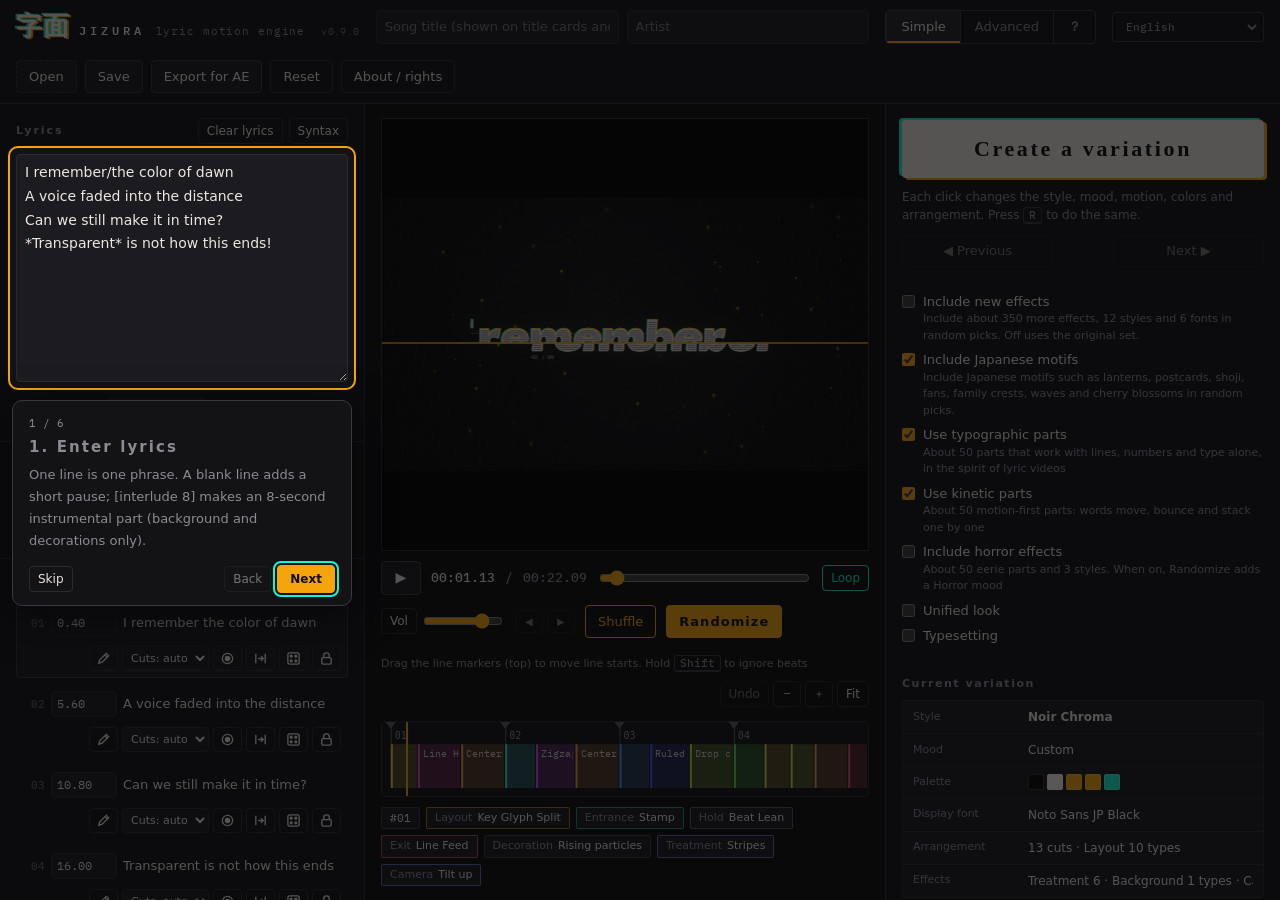
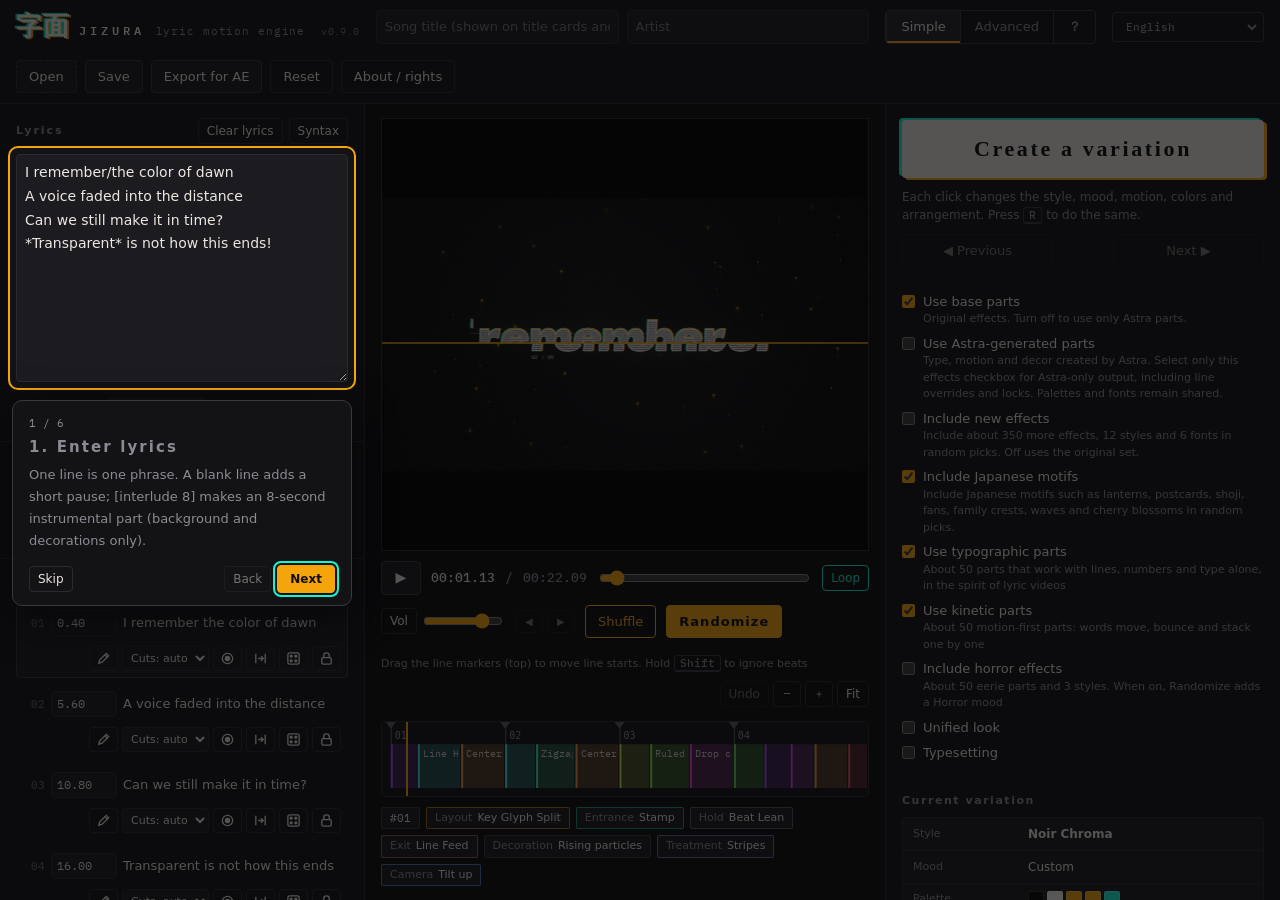
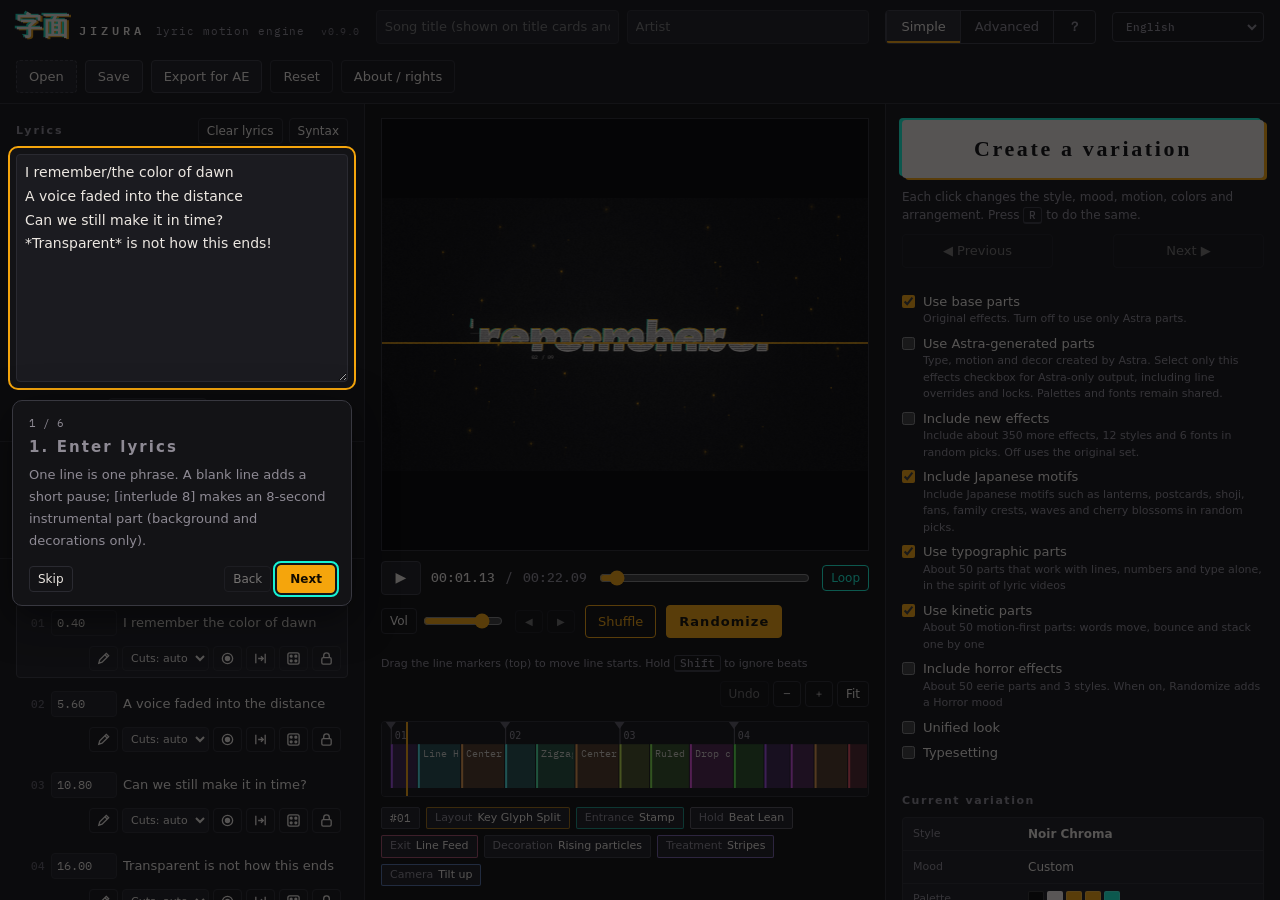
